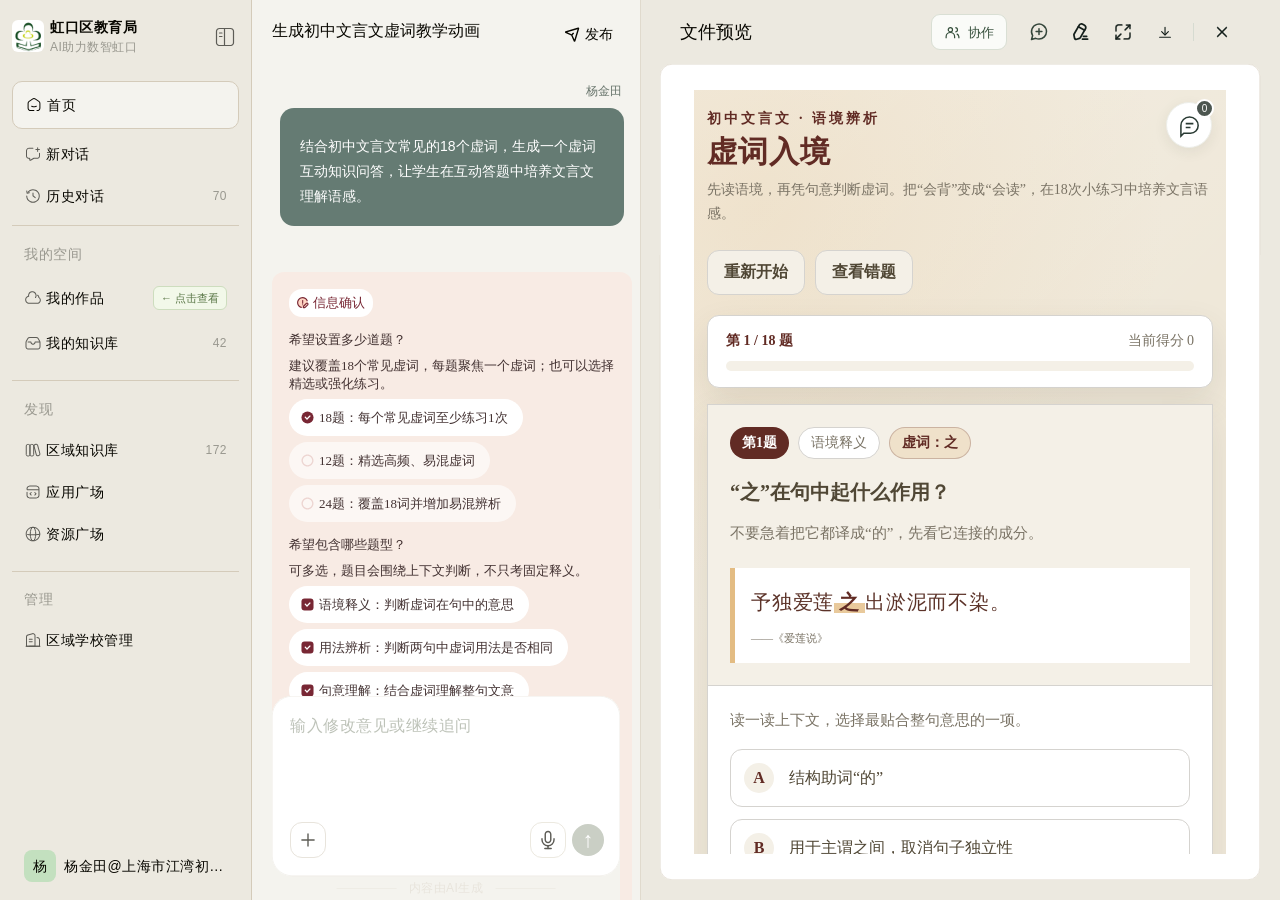
==== index.html @ d3314888 "Add bulk comment handoff and reveal revision on selection" ====
<!DOCTYPE html>
<!-- saved from url=(0106)https://pro.feixianglaoshi.com/#/micro/workbench/chat?chatId=D1A179D4ACA6925F4D54004C6C00EABD&featureId=20 -->
<html lang="zh-CN" style="--vh: 12.39px; font-size: 682.667px;" data-theme="light"><head><meta http-equiv="Content-Type" content="text/html; charset=UTF-8"><style data-rc-order="prependQueue" data-rc-priority="-999" data-css-hash="amiqmt" data-token-hash="ju2tp6">a{color:#1677ff;text-decoration:none;background-color:transparent;outline:none;cursor:pointer;transition:color 0.3s;-webkit-text-decoration-skip:objects;}a:hover{color:#69b1ff;}a:active{color:#0958d9;}a:active,a:hover{text-decoration:none;outline:0;}a:focus{text-decoration:none;outline:0;}a[disabled]{color:rgba(0,0,0,0.25);cursor:not-allowed;}a{color:#1677ff;text-decoration:none;background-color:transparent;outline:none;cursor:pointer;transition:color 0.3s;-webkit-text-decoration-skip:objects;}a:hover{color:#69b1ff;}a:active{color:#0958d9;}a:active,a:hover{text-decoration:none;outline:0;}a:focus{text-decoration:none;outline:0;}a[disabled]{color:rgba(0,0,0,0.25);cursor:not-allowed;}.anticon{display:inline-flex;align-items:center;color:inherit;font-style:normal;line-height:0;text-align:center;text-transform:none;vertical-align:-0.125em;text-rendering:optimizeLegibility;-webkit-font-smoothing:antialiased;-moz-osx-font-smoothing:grayscale;}.anticon >*{line-height:1;}.anticon svg{display:inline-block;}.anticon .anticon .anticon-icon{display:block;}</style><style data-rc-order="prependQueue" data-rc-priority="-999" data-css-hash="16sx7ln" data-token-hash="ju2tp6">.ant-5-app{font-family:-apple-system,BlinkMacSystemFont,'Segoe UI',Roboto,'Helvetica Neue',Arial,'Noto Sans',sans-serif,'Apple Color Emoji','Segoe UI Emoji','Segoe UI Symbol','Noto Color Emoji';font-size:14px;box-sizing:border-box;}.ant-5-app::before,.ant-5-app::after{box-sizing:border-box;}.ant-5-app [class^="ant-5-app"],.ant-5-app [class*=" ant-5-app"]{box-sizing:border-box;}.ant-5-app [class^="ant-5-app"]::before,.ant-5-app [class*=" ant-5-app"]::before,.ant-5-app [class^="ant-5-app"]::after,.ant-5-app [class*=" ant-5-app"]::after{box-sizing:border-box;}.ant-5-app{color:rgba(0,0,0,0.88);font-size:14px;line-height:1.5714285714285714;font-family:-apple-system,BlinkMacSystemFont,'Segoe UI',Roboto,'Helvetica Neue',Arial,'Noto Sans',sans-serif,'Apple Color Emoji','Segoe UI Emoji','Segoe UI Symbol','Noto Color Emoji';}.ant-5-app.ant-5-app-rtl{direction:rtl;}</style><style data-rc-order="prependQueue" data-rc-priority="-999" data-css-hash="177i60b" data-token-hash="ju2tp6">.ant-5-tooltip{box-sizing:border-box;margin:0;padding:0;color:rgba(0,0,0,0.88);font-size:14px;line-height:1.5714285714285714;list-style:none;font-family:-apple-system,BlinkMacSystemFont,'Segoe UI',Roboto,'Helvetica Neue',Arial,'Noto Sans',sans-serif,'Apple Color Emoji','Segoe UI Emoji','Segoe UI Symbol','Noto Color Emoji';position:absolute;z-index:1070;display:block;width:max-content;max-width:250px;visibility:visible;--valid-offset-x:var(--arrow-offset-horizontal, var(--arrow-x));transform-origin:var(--valid-offset-x, 50%) var(--arrow-y, 50%);--antd-arrow-background-color:rgba(0,0,0,0.85);}.ant-5-tooltip-hidden{display:none;}.ant-5-tooltip .ant-5-tooltip-inner{min-width:28px;min-height:32px;padding:6px 8px;color:#fff;text-align:start;text-decoration:none;word-wrap:break-word;background-color:rgba(0,0,0,0.85);border-radius:6px;box-shadow:0 6px 16px 0 rgba(0, 0, 0, 0.08),0 3px 6px -4px rgba(0, 0, 0, 0.12),0 9px 28px 8px rgba(0, 0, 0, 0.05);box-sizing:border-box;}.ant-5-tooltip-placement-topLeft,.ant-5-tooltip-placement-topRight,.ant-5-tooltip-placement-bottomLeft,.ant-5-tooltip-placement-bottomRight{min-width:34px;}.ant-5-tooltip-placement-left .ant-5-tooltip-inner,.ant-5-tooltip-placement-leftTop .ant-5-tooltip-inner,.ant-5-tooltip-placement-leftBottom .ant-5-tooltip-inner,.ant-5-tooltip-placement-right .ant-5-tooltip-inner,.ant-5-tooltip-placement-rightTop .ant-5-tooltip-inner,.ant-5-tooltip-placement-rightBottom .ant-5-tooltip-inner{border-radius:6px;}.ant-5-tooltip .ant-5-tooltip-content{position:relative;}.ant-5-tooltip.ant-5-tooltip-blue .ant-5-tooltip-inner{background-color:#1677ff;}.ant-5-tooltip.ant-5-tooltip-blue .ant-5-tooltip-arrow{--antd-arrow-background-color:#1677ff;}.ant-5-tooltip.ant-5-tooltip-purple .ant-5-tooltip-inner{background-color:#722ed1;}.ant-5-tooltip.ant-5-tooltip-purple .ant-5-tooltip-arrow{--antd-arrow-background-color:#722ed1;}.ant-5-tooltip.ant-5-tooltip-cyan .ant-5-tooltip-inner{background-color:#13c2c2;}.ant-5-tooltip.ant-5-tooltip-cyan .ant-5-tooltip-arrow{--antd-arrow-background-color:#13c2c2;}.ant-5-tooltip.ant-5-tooltip-green .ant-5-tooltip-inner{background-color:#52c41a;}.ant-5-tooltip.ant-5-tooltip-green .ant-5-tooltip-arrow{--antd-arrow-background-color:#52c41a;}.ant-5-tooltip.ant-5-tooltip-magenta .ant-5-tooltip-inner{background-color:#eb2f96;}.ant-5-tooltip.ant-5-tooltip-magenta .ant-5-tooltip-arrow{--antd-arrow-background-color:#eb2f96;}.ant-5-tooltip.ant-5-tooltip-pink .ant-5-tooltip-inner{background-color:#eb2f96;}.ant-5-tooltip.ant-5-tooltip-pink .ant-5-tooltip-arrow{--antd-arrow-background-color:#eb2f96;}.ant-5-tooltip.ant-5-tooltip-red .ant-5-tooltip-inner{background-color:#f5222d;}.ant-5-tooltip.ant-5-tooltip-red .ant-5-tooltip-arrow{--antd-arrow-background-color:#f5222d;}.ant-5-tooltip.ant-5-tooltip-orange .ant-5-tooltip-inner{background-color:#fa8c16;}.ant-5-tooltip.ant-5-tooltip-orange .ant-5-tooltip-arrow{--antd-arrow-background-color:#fa8c16;}.ant-5-tooltip.ant-5-tooltip-yellow .ant-5-tooltip-inner{background-color:#fadb14;}.ant-5-tooltip.ant-5-tooltip-yellow .ant-5-tooltip-arrow{--antd-arrow-background-color:#fadb14;}.ant-5-tooltip.ant-5-tooltip-volcano .ant-5-tooltip-inner{background-color:#fa541c;}.ant-5-tooltip.ant-5-tooltip-volcano .ant-5-tooltip-arrow{--antd-arrow-background-color:#fa541c;}.ant-5-tooltip.ant-5-tooltip-geekblue .ant-5-tooltip-inner{background-color:#2f54eb;}.ant-5-tooltip.ant-5-tooltip-geekblue .ant-5-tooltip-arrow{--antd-arrow-background-color:#2f54eb;}.ant-5-tooltip.ant-5-tooltip-lime .ant-5-tooltip-inner{background-color:#a0d911;}.ant-5-tooltip.ant-5-tooltip-lime .ant-5-tooltip-arrow{--antd-arrow-background-color:#a0d911;}.ant-5-tooltip.ant-5-tooltip-gold .ant-5-tooltip-inner{background-color:#faad14;}.ant-5-tooltip.ant-5-tooltip-gold .ant-5-tooltip-arrow{--antd-arrow-background-color:#faad14;}.ant-5-tooltip-rtl{direction:rtl;}.ant-5-tooltip .ant-5-tooltip-arrow{position:absolute;z-index:1;display:block;pointer-events:none;width:16px;height:16px;overflow:hidden;}.ant-5-tooltip .ant-5-tooltip-arrow::before{position:absolute;bottom:0;left:0;width:16px;height:8px;background:var(--antd-arrow-background-color);clip-path:polygon(1.6568542494923806px 100%, 50% 1.6568542494923806px, 14.34314575050762px 100%, 1.6568542494923806px 100%);clip-path:path('M 0 8 A 4 4 0 0 0 2.82842712474619 6.82842712474619 L 6.585786437626905 3.0710678118654755 A 2 2 0 0 1 9.414213562373096 3.0710678118654755 L 13.17157287525381 6.82842712474619 A 4 4 0 0 0 16 8 Z');content:"";}.ant-5-tooltip .ant-5-tooltip-arrow::after{content:"";position:absolute;width:8.970562748477143px;height:8.970562748477143px;bottom:0;left:0;right:0;margin:auto;border-radius:0 0 2px 0;transform:translateY(50%) rotate(-135deg);box-shadow:2px 2px 5px rgba(0, 0, 0, 0.05);z-index:0;background:transparent;}.ant-5-tooltip .ant-5-tooltip-arrow:before{background:var(--antd-arrow-background-color);}.ant-5-tooltip-placement-top>.ant-5-tooltip-arrow,.ant-5-tooltip-placement-topLeft>.ant-5-tooltip-arrow,.ant-5-tooltip-placement-topRight>.ant-5-tooltip-arrow{bottom:0;transform:translateY(100%) rotate(180deg);}.ant-5-tooltip-placement-top>.ant-5-tooltip-arrow{left:50%;transform:translateX(-50%) translateY(100%) rotate(180deg);}.ant-5-tooltip-placement-topLeft{--arrow-offset-horizontal:12px;}.ant-5-tooltip-placement-topLeft >.ant-5-tooltip-arrow{left:12px;}.ant-5-tooltip-placement-topRight{--arrow-offset-horizontal:calc(100% - 12px);}.ant-5-tooltip-placement-topRight >.ant-5-tooltip-arrow{right:12px;}.ant-5-tooltip-placement-bottom>.ant-5-tooltip-arrow,.ant-5-tooltip-placement-bottomLeft>.ant-5-tooltip-arrow,.ant-5-tooltip-placement-bottomRight>.ant-5-tooltip-arrow{top:0;transform:translateY(-100%);}.ant-5-tooltip-placement-bottom>.ant-5-tooltip-arrow{left:50%;transform:translateX(-50%) translateY(-100%);}.ant-5-tooltip-placement-bottomLeft{--arrow-offset-horizontal:12px;}.ant-5-tooltip-placement-bottomLeft >.ant-5-tooltip-arrow{left:12px;}.ant-5-tooltip-placement-bottomRight{--arrow-offset-horizontal:calc(100% - 12px);}.ant-5-tooltip-placement-bottomRight >.ant-5-tooltip-arrow{right:12px;}.ant-5-tooltip-placement-left>.ant-5-tooltip-arrow,.ant-5-tooltip-placement-leftTop>.ant-5-tooltip-arrow,.ant-5-tooltip-placement-leftBottom>.ant-5-tooltip-arrow{right:0;transform:translateX(100%) rotate(90deg);}.ant-5-tooltip-placement-left>.ant-5-tooltip-arrow{top:50%;transform:translateY(-50%) translateX(100%) rotate(90deg);}.ant-5-tooltip-placement-leftTop>.ant-5-tooltip-arrow{top:8px;}.ant-5-tooltip-placement-leftBottom>.ant-5-tooltip-arrow{bottom:8px;}.ant-5-tooltip-placement-right>.ant-5-tooltip-arrow,.ant-5-tooltip-placement-rightTop>.ant-5-tooltip-arrow,.ant-5-tooltip-placement-rightBottom>.ant-5-tooltip-arrow{left:0;transform:translateX(-100%) rotate(-90deg);}.ant-5-tooltip-placement-right>.ant-5-tooltip-arrow{top:50%;transform:translateY(-50%) translateX(-100%) rotate(-90deg);}.ant-5-tooltip-placement-rightTop>.ant-5-tooltip-arrow{top:8px;}.ant-5-tooltip-placement-rightBottom>.ant-5-tooltip-arrow{bottom:8px;}.ant-5-tooltip-pure{position:relative;max-width:none;margin:16px;}.ant-5-zoom-big-fast-enter,.ant-5-zoom-big-fast-appear{animation-duration:0.1s;animation-fill-mode:both;animation-play-state:paused;}.ant-5-zoom-big-fast-leave{animation-duration:0.1s;animation-fill-mode:both;animation-play-state:paused;}.ant-5-zoom-big-fast-enter.ant-5-zoom-big-fast-enter-active,.ant-5-zoom-big-fast-appear.ant-5-zoom-big-fast-appear-active{animation-name:antZoomBigIn;animation-play-state:running;}.ant-5-zoom-big-fast-leave.ant-5-zoom-big-fast-leave-active{animation-name:antZoomBigOut;animation-play-state:running;pointer-events:none;}.ant-5-zoom-big-fast-enter,.ant-5-zoom-big-fast-appear{transform:scale(0);opacity:0;animation-timing-function:cubic-bezier(0.08, 0.82, 0.17, 1);}.ant-5-zoom-big-fast-enter-prepare,.ant-5-zoom-big-fast-appear-prepare{transform:none;}.ant-5-zoom-big-fast-leave{animation-timing-function:cubic-bezier(0.78, 0.14, 0.15, 0.86);}</style><style data-rc-order="prependQueue" data-rc-priority="-999" data-css-hash="_effect-antZoomBigIn">@keyframes antZoomBigIn{0%{transform:scale(0.8);opacity:0;}100%{transform:scale(1);opacity:1;}}</style><style data-rc-order="prependQueue" data-rc-priority="-999" data-css-hash="_effect-antZoomBigOut">@keyframes antZoomBigOut{0%{transform:scale(1);}100%{transform:scale(0.8);opacity:0;}}</style><style data-rc-order="prependQueue" data-rc-priority="-999" data-css-hash="58j59t" data-token-hash="ju2tp6">[class^="ant-5-modal"],[class*=" ant-5-modal"]{font-family:-apple-system,BlinkMacSystemFont,'Segoe UI',Roboto,'Helvetica Neue',Arial,'Noto Sans',sans-serif,'Apple Color Emoji','Segoe UI Emoji','Segoe UI Symbol','Noto Color Emoji';font-size:14px;box-sizing:border-box;}[class^="ant-5-modal"]::before,[class*=" ant-5-modal"]::before,[class^="ant-5-modal"]::after,[class*=" ant-5-modal"]::after{box-sizing:border-box;}[class^="ant-5-modal"] [class^="ant-5-modal"],[class*=" ant-5-modal"] [class^="ant-5-modal"],[class^="ant-5-modal"] [class*=" ant-5-modal"],[class*=" ant-5-modal"] [class*=" ant-5-modal"]{box-sizing:border-box;}[class^="ant-5-modal"] [class^="ant-5-modal"]::before,[class*=" ant-5-modal"] [class^="ant-5-modal"]::before,[class^="ant-5-modal"] [class*=" ant-5-modal"]::before,[class*=" ant-5-modal"] [class*=" ant-5-modal"]::before,[class^="ant-5-modal"] [class^="ant-5-modal"]::after,[class*=" ant-5-modal"] [class^="ant-5-modal"]::after,[class^="ant-5-modal"] [class*=" ant-5-modal"]::after,[class*=" ant-5-modal"] [class*=" ant-5-modal"]::after{box-sizing:border-box;}.ant-5-modal-root .ant-5-modal-wrap-rtl{direction:rtl;}.ant-5-modal-root .ant-5-modal-centered{text-align:center;}.ant-5-modal-root .ant-5-modal-centered::before{display:inline-block;width:0;height:100%;vertical-align:middle;content:"";}.ant-5-modal-root .ant-5-modal-centered .ant-5-modal{top:0;display:inline-block;padding-bottom:0;text-align:start;vertical-align:middle;}@media (max-width: 767px){.ant-5-modal-root .ant-5-modal{max-width:calc(100vw - 16px);margin:8px auto;}.ant-5-modal-root .ant-5-modal-centered .ant-5-modal{flex:1;}}.ant-5-modal{box-sizing:border-box;margin:0 auto;padding:0;color:rgba(0,0,0,0.88);font-size:14px;line-height:1.5714285714285714;list-style:none;font-family:-apple-system,BlinkMacSystemFont,'Segoe UI',Roboto,'Helvetica Neue',Arial,'Noto Sans',sans-serif,'Apple Color Emoji','Segoe UI Emoji','Segoe UI Symbol','Noto Color Emoji';pointer-events:none;position:relative;top:100px;width:auto;max-width:calc(100vw - 32px);padding-bottom:24px;}.ant-5-modal .ant-5-modal-title{margin:0;color:rgba(0,0,0,0.88);font-weight:600;font-size:16px;line-height:1.5;word-wrap:break-word;}.ant-5-modal .ant-5-modal-content{position:relative;background-color:#ffffff;background-clip:padding-box;border:0;border-radius:8px;box-shadow:0 6px 16px 0 rgba(0, 0, 0, 0.08),0 3px 6px -4px rgba(0, 0, 0, 0.12),0 9px 28px 8px rgba(0, 0, 0, 0.05);pointer-events:auto;padding:20px 24px;}.ant-5-modal .ant-5-modal-close{position:absolute;top:12px;right:12px;z-index:1010;padding:0;color:rgba(0,0,0,0.45);font-weight:600;line-height:1;text-decoration:none;background:transparent;border-radius:4px;width:32px;height:32px;border:0;outline:0;cursor:pointer;transition:color 0.2s,background-color 0.2s;}.ant-5-modal .ant-5-modal-close-x{display:flex;font-size:16px;font-style:normal;line-height:32px;justify-content:center;text-transform:none;text-rendering:auto;}.ant-5-modal .ant-5-modal-close:disabled{pointer-events:none;}.ant-5-modal .ant-5-modal-close:hover{color:rgba(0,0,0,0.88);background-color:rgba(0,0,0,0.06);text-decoration:none;}.ant-5-modal .ant-5-modal-close:active{background-color:rgba(0,0,0,0.15);}.ant-5-modal .ant-5-modal-close:focus-visible{outline:3px solid #91caff;outline-offset:1px;transition:outline-offset 0s,outline 0s;}.ant-5-modal .ant-5-modal-header{color:rgba(0,0,0,0.88);background:#ffffff;border-radius:8px 8px 0 0;margin-bottom:8px;padding:0;border-bottom:none;}.ant-5-modal .ant-5-modal-body{font-size:14px;line-height:1.5714285714285714;word-wrap:break-word;padding:0;}.ant-5-modal .ant-5-modal-body .ant-5-modal-body-skeleton{width:100%;height:100%;display:flex;justify-content:center;align-items:center;margin:16px auto;}.ant-5-modal .ant-5-modal-footer{text-align:end;background:transparent;margin-top:12px;padding:0;border-top:none;border-radius:0;}.ant-5-modal .ant-5-modal-footer >.ant-5-btn+.ant-5-btn{margin-left:8px;}.ant-5-modal .ant-5-modal-open{overflow:hidden;}.ant-5-modal-pure-panel{top:auto;padding:0;display:flex;flex-direction:column;}.ant-5-modal-pure-panel .ant-5-modal-content,.ant-5-modal-pure-panel .ant-5-modal-body,.ant-5-modal-pure-panel .ant-5-modal-confirm-body-wrapper{display:flex;flex-direction:column;flex:auto;}.ant-5-modal-pure-panel .ant-5-modal-confirm-body{margin-bottom:auto;}.ant-5-modal-root .ant-5-modal-wrap-rtl{direction:rtl;}.ant-5-modal-root .ant-5-modal-wrap-rtl .ant-5-modal-confirm-body{direction:rtl;}.ant-5-modal-root .ant-5-modal.ant-5-zoom-enter,.ant-5-modal-root .ant-5-modal.ant-5-zoom-appear{transform:none;opacity:0;animation-duration:0.3s;user-select:none;}.ant-5-modal-root .ant-5-modal.ant-5-zoom-leave .ant-5-modal-content{pointer-events:none;}.ant-5-modal-root .ant-5-modal-mask{position:fixed;top:0;right:0;bottom:0;left:0;z-index:1000;height:100%;background-color:rgba(0,0,0,0.45);pointer-events:none;}.ant-5-modal-root .ant-5-modal-mask .ant-5-modal-hidden{display:none;}.ant-5-modal-root .ant-5-modal-wrap{position:fixed;top:0;right:0;bottom:0;left:0;z-index:1000;overflow:auto;outline:0;-webkit-overflow-scrolling:touch;}.ant-5-modal-root .ant-5-fade-enter,.ant-5-modal-root .ant-5-fade-appear{animation-duration:0.2s;animation-fill-mode:both;animation-play-state:paused;}.ant-5-modal-root .ant-5-fade-leave{animation-duration:0.2s;animation-fill-mode:both;animation-play-state:paused;}.ant-5-modal-root .ant-5-fade-enter.ant-5-fade-enter-active,.ant-5-modal-root .ant-5-fade-appear.ant-5-fade-appear-active{animation-name:antFadeIn;animation-play-state:running;}.ant-5-modal-root .ant-5-fade-leave.ant-5-fade-leave-active{animation-name:antFadeOut;animation-play-state:running;pointer-events:none;}.ant-5-modal-root .ant-5-fade-enter,.ant-5-modal-root .ant-5-fade-appear{opacity:0;animation-timing-function:linear;}.ant-5-modal-root .ant-5-fade-leave{animation-timing-function:linear;}.ant-5-zoom-enter,.ant-5-zoom-appear{animation-duration:0.2s;animation-fill-mode:both;animation-play-state:paused;}.ant-5-zoom-leave{animation-duration:0.2s;animation-fill-mode:both;animation-play-state:paused;}.ant-5-zoom-enter.ant-5-zoom-enter-active,.ant-5-zoom-appear.ant-5-zoom-appear-active{animation-name:antZoomIn;animation-play-state:running;}.ant-5-zoom-leave.ant-5-zoom-leave-active{animation-name:antZoomOut;animation-play-state:running;pointer-events:none;}.ant-5-zoom-enter,.ant-5-zoom-appear{transform:scale(0);opacity:0;animation-timing-function:cubic-bezier(0.08, 0.82, 0.17, 1);}.ant-5-zoom-enter-prepare,.ant-5-zoom-appear-prepare{transform:none;}.ant-5-zoom-leave{animation-timing-function:cubic-bezier(0.78, 0.14, 0.15, 0.86);}.ant-5-modal-root .ant-5-modal{width:var(--ant-5-modal-xs-width);}@media (min-width: 576px){.ant-5-modal-root .ant-5-modal{width:var(--ant-5-modal-sm-width);}}@media (min-width: 768px){.ant-5-modal-root .ant-5-modal{width:var(--ant-5-modal-md-width);}}@media (min-width: 992px){.ant-5-modal-root .ant-5-modal{width:var(--ant-5-modal-lg-width);}}@media (min-width: 1200px){.ant-5-modal-root .ant-5-modal{width:var(--ant-5-modal-xl-width);}}@media (min-width: 1600px){.ant-5-modal-root .ant-5-modal{width:var(--ant-5-modal-xxl-width);}}</style><style data-rc-order="prependQueue" data-rc-priority="-999" data-css-hash="_effect-antFadeIn">@keyframes antFadeIn{0%{opacity:0;}100%{opacity:1;}}</style><style data-rc-order="prependQueue" data-rc-priority="-999" data-css-hash="_effect-antFadeOut">@keyframes antFadeOut{0%{opacity:1;}100%{opacity:0;}}</style><style data-rc-order="prependQueue" data-rc-priority="-999" data-css-hash="_effect-antZoomIn">@keyframes antZoomIn{0%{transform:scale(0.2);opacity:0;}100%{transform:scale(1);opacity:1;}}</style><style data-rc-order="prependQueue" data-rc-priority="-999" data-css-hash="_effect-antZoomOut">@keyframes antZoomOut{0%{transform:scale(1);}100%{transform:scale(0.2);opacity:0;}}</style><style data-rc-order="prependQueue" data-rc-priority="-999" data-css-hash="jdu5lb" data-token-hash="ju2tp6">.ant-5-dropdown{position:absolute;top:-9999px;left:-9999px;z-index:1050;display:block;}.ant-5-dropdown::before{position:absolute;top:-4px;bottom:-4px;z-index:-9999;opacity:0.0001;content:"";}.ant-5-dropdown-menu-vertical{max-height:100vh;overflow-y:auto;}.ant-5-dropdown-trigger.ant-5-btn>.anticon-down,.ant-5-dropdown-trigger.ant-5-btn>.ant-5-btn-icon>.anticon-down{font-size:12px;}.ant-5-dropdown .ant-5-dropdown-wrap{position:relative;}.ant-5-dropdown .ant-5-dropdown-wrap .ant-5-btn>.anticon-down{font-size:12px;}.ant-5-dropdown .ant-5-dropdown-wrap .anticon-down::before{transition:transform 0.2s;}.ant-5-dropdown .ant-5-dropdown-wrap-open .anticon-down::before{transform:rotate(180deg);}.ant-5-dropdown-hidden,.ant-5-dropdown-menu-hidden,.ant-5-dropdown-menu-submenu-hidden{display:none;}.ant-5-dropdown.ant-5-slide-down-enter.ant-5-slide-down-enter-active.ant-5-dropdown-placement-bottomLeft,.ant-5-dropdown.ant-5-slide-down-appear.ant-5-slide-down-appear-active.ant-5-dropdown-placement-bottomLeft,.ant-5-dropdown.ant-5-slide-down-enter.ant-5-slide-down-enter-active.ant-5-dropdown-placement-bottom,.ant-5-dropdown.ant-5-slide-down-appear.ant-5-slide-down-appear-active.ant-5-dropdown-placement-bottom,.ant-5-dropdown.ant-5-slide-down-enter.ant-5-slide-down-enter-active.ant-5-dropdown-placement-bottomRight,.ant-5-dropdown.ant-5-slide-down-appear.ant-5-slide-down-appear-active.ant-5-dropdown-placement-bottomRight{animation-name:antSlideUpIn;}.ant-5-dropdown.ant-5-slide-up-enter.ant-5-slide-up-enter-active.ant-5-dropdown-placement-topLeft,.ant-5-dropdown.ant-5-slide-up-appear.ant-5-slide-up-appear-active.ant-5-dropdown-placement-topLeft,.ant-5-dropdown.ant-5-slide-up-enter.ant-5-slide-up-enter-active.ant-5-dropdown-placement-top,.ant-5-dropdown.ant-5-slide-up-appear.ant-5-slide-up-appear-active.ant-5-dropdown-placement-top,.ant-5-dropdown.ant-5-slide-up-enter.ant-5-slide-up-enter-active.ant-5-dropdown-placement-topRight,.ant-5-dropdown.ant-5-slide-up-appear.ant-5-slide-up-appear-active.ant-5-dropdown-placement-topRight{animation-name:antSlideDownIn;}.ant-5-dropdown.ant-5-slide-down-leave.ant-5-slide-down-leave-active.ant-5-dropdown-placement-bottomLeft,.ant-5-dropdown.ant-5-slide-down-leave.ant-5-slide-down-leave-active.ant-5-dropdown-placement-bottom,.ant-5-dropdown.ant-5-slide-down-leave.ant-5-slide-down-leave-active.ant-5-dropdown-placement-bottomRight{animation-name:antSlideUpOut;}.ant-5-dropdown.ant-5-slide-up-leave.ant-5-slide-up-leave-active.ant-5-dropdown-placement-topLeft,.ant-5-dropdown.ant-5-slide-up-leave.ant-5-slide-up-leave-active.ant-5-dropdown-placement-top,.ant-5-dropdown.ant-5-slide-up-leave.ant-5-slide-up-leave-active.ant-5-dropdown-placement-topRight{animation-name:antSlideDownOut;}.ant-5-dropdown .ant-5-dropdown-arrow{position:absolute;z-index:1;display:block;pointer-events:none;width:16px;height:16px;overflow:hidden;}.ant-5-dropdown .ant-5-dropdown-arrow::before{position:absolute;bottom:0;left:0;width:16px;height:8px;background:#ffffff;clip-path:polygon(1.6568542494923806px 100%, 50% 1.6568542494923806px, 14.34314575050762px 100%, 1.6568542494923806px 100%);clip-path:path('M 0 8 A 4 4 0 0 0 2.82842712474619 6.82842712474619 L 6.585786437626905 3.0710678118654755 A 2 2 0 0 1 9.414213562373096 3.0710678118654755 L 13.17157287525381 6.82842712474619 A 4 4 0 0 0 16 8 Z');content:"";}.ant-5-dropdown .ant-5-dropdown-arrow::after{content:"";position:absolute;width:8.970562748477143px;height:8.970562748477143px;bottom:0;left:0;right:0;margin:auto;border-radius:0 0 2px 0;transform:translateY(50%) rotate(-135deg);box-shadow:2px 2px 5px rgba(0, 0, 0, 0.05);z-index:0;background:transparent;}.ant-5-dropdown .ant-5-dropdown-arrow:before{background:#ffffff;}.ant-5-dropdown-placement-top>.ant-5-dropdown-arrow,.ant-5-dropdown-placement-topLeft>.ant-5-dropdown-arrow,.ant-5-dropdown-placement-topRight>.ant-5-dropdown-arrow{bottom:0;transform:translateY(100%) rotate(180deg);}.ant-5-dropdown-placement-top>.ant-5-dropdown-arrow{left:50%;transform:translateX(-50%) translateY(100%) rotate(180deg);}.ant-5-dropdown-placement-topLeft{--arrow-offset-horizontal:12px;}.ant-5-dropdown-placement-topLeft >.ant-5-dropdown-arrow{left:12px;}.ant-5-dropdown-placement-topRight{--arrow-offset-horizontal:calc(100% - 12px);}.ant-5-dropdown-placement-topRight >.ant-5-dropdown-arrow{right:12px;}.ant-5-dropdown-placement-bottom>.ant-5-dropdown-arrow,.ant-5-dropdown-placement-bottomLeft>.ant-5-dropdown-arrow,.ant-5-dropdown-placement-bottomRight>.ant-5-dropdown-arrow{top:0;transform:translateY(-100%);}.ant-5-dropdown-placement-bottom>.ant-5-dropdown-arrow{left:50%;transform:translateX(-50%) translateY(-100%);}.ant-5-dropdown-placement-bottomLeft{--arrow-offset-horizontal:12px;}.ant-5-dropdown-placement-bottomLeft >.ant-5-dropdown-arrow{left:12px;}.ant-5-dropdown-placement-bottomRight{--arrow-offset-horizontal:calc(100% - 12px);}.ant-5-dropdown-placement-bottomRight >.ant-5-dropdown-arrow{right:12px;}.ant-5-dropdown .ant-5-dropdown-menu{position:relative;margin:0;}.ant-5-dropdown-menu-submenu-popup{position:absolute;z-index:1050;background:transparent;box-shadow:none;transform-origin:0 0;}.ant-5-dropdown-menu-submenu-popup ul,.ant-5-dropdown-menu-submenu-popup li{list-style:none;margin:0;}.ant-5-dropdown,.ant-5-dropdown-menu-submenu{box-sizing:border-box;margin:0;padding:0;color:rgba(0,0,0,0.88);font-size:14px;line-height:1.5714285714285714;list-style:none;font-family:-apple-system,BlinkMacSystemFont,'Segoe UI',Roboto,'Helvetica Neue',Arial,'Noto Sans',sans-serif,'Apple Color Emoji','Segoe UI Emoji','Segoe UI Symbol','Noto Color Emoji';}.ant-5-dropdown .ant-5-dropdown-menu,.ant-5-dropdown-menu-submenu .ant-5-dropdown-menu{padding:4px;list-style-type:none;background-color:#ffffff;background-clip:padding-box;border-radius:8px;outline:none;box-shadow:0 6px 16px 0 rgba(0, 0, 0, 0.08),0 3px 6px -4px rgba(0, 0, 0, 0.12),0 9px 28px 8px rgba(0, 0, 0, 0.05);}.ant-5-dropdown .ant-5-dropdown-menu:focus-visible,.ant-5-dropdown-menu-submenu .ant-5-dropdown-menu:focus-visible{outline:3px solid #91caff;outline-offset:1px;transition:outline-offset 0s,outline 0s;}.ant-5-dropdown .ant-5-dropdown-menu:empty,.ant-5-dropdown-menu-submenu .ant-5-dropdown-menu:empty{padding:0;box-shadow:none;}.ant-5-dropdown .ant-5-dropdown-menu .ant-5-dropdown-menu-item-group-title,.ant-5-dropdown-menu-submenu .ant-5-dropdown-menu .ant-5-dropdown-menu-item-group-title{padding:5px 12px;color:rgba(0,0,0,0.45);transition:all 0.2s;}.ant-5-dropdown .ant-5-dropdown-menu .ant-5-dropdown-menu-item,.ant-5-dropdown-menu-submenu .ant-5-dropdown-menu .ant-5-dropdown-menu-item{position:relative;display:flex;align-items:center;}.ant-5-dropdown .ant-5-dropdown-menu .ant-5-dropdown-menu-item-icon,.ant-5-dropdown-menu-submenu .ant-5-dropdown-menu .ant-5-dropdown-menu-item-icon{min-width:14px;margin-right:8px;font-size:12px;}.ant-5-dropdown .ant-5-dropdown-menu .ant-5-dropdown-menu-title-content,.ant-5-dropdown-menu-submenu .ant-5-dropdown-menu .ant-5-dropdown-menu-title-content{flex:auto;}.ant-5-dropdown .ant-5-dropdown-menu .ant-5-dropdown-menu-title-content-with-extra,.ant-5-dropdown-menu-submenu .ant-5-dropdown-menu .ant-5-dropdown-menu-title-content-with-extra{display:inline-flex;align-items:center;width:100%;}.ant-5-dropdown .ant-5-dropdown-menu .ant-5-dropdown-menu-title-content >a,.ant-5-dropdown-menu-submenu .ant-5-dropdown-menu .ant-5-dropdown-menu-title-content >a{color:inherit;transition:all 0.2s;}.ant-5-dropdown .ant-5-dropdown-menu .ant-5-dropdown-menu-title-content >a:hover,.ant-5-dropdown-menu-submenu .ant-5-dropdown-menu .ant-5-dropdown-menu-title-content >a:hover{color:inherit;}.ant-5-dropdown .ant-5-dropdown-menu .ant-5-dropdown-menu-title-content >a::after,.ant-5-dropdown-menu-submenu .ant-5-dropdown-menu .ant-5-dropdown-menu-title-content >a::after{position:absolute;top:0;right:0;bottom:0;left:0;content:"";}.ant-5-dropdown .ant-5-dropdown-menu .ant-5-dropdown-menu-title-content .ant-5-dropdown-menu-item-extra,.ant-5-dropdown-menu-submenu .ant-5-dropdown-menu .ant-5-dropdown-menu-title-content .ant-5-dropdown-menu-item-extra{padding-left:16px;margin-left:auto;font-size:12px;color:rgba(0,0,0,0.45);}.ant-5-dropdown .ant-5-dropdown-menu .ant-5-dropdown-menu-item,.ant-5-dropdown-menu-submenu .ant-5-dropdown-menu .ant-5-dropdown-menu-item,.ant-5-dropdown .ant-5-dropdown-menu .ant-5-dropdown-menu-submenu-title,.ant-5-dropdown-menu-submenu .ant-5-dropdown-menu .ant-5-dropdown-menu-submenu-title{display:flex;margin:0;padding:5px 12px;color:rgba(0,0,0,0.88);font-weight:normal;font-size:14px;line-height:1.5714285714285714;cursor:pointer;transition:all 0.2s;border-radius:4px;}.ant-5-dropdown .ant-5-dropdown-menu .ant-5-dropdown-menu-item:hover,.ant-5-dropdown-menu-submenu .ant-5-dropdown-menu .ant-5-dropdown-menu-item:hover,.ant-5-dropdown .ant-5-dropdown-menu .ant-5-dropdown-menu-submenu-title:hover,.ant-5-dropdown-menu-submenu .ant-5-dropdown-menu .ant-5-dropdown-menu-submenu-title:hover,.ant-5-dropdown .ant-5-dropdown-menu .ant-5-dropdown-menu-item-active,.ant-5-dropdown-menu-submenu .ant-5-dropdown-menu .ant-5-dropdown-menu-item-active,.ant-5-dropdown .ant-5-dropdown-menu .ant-5-dropdown-menu-submenu-title-active,.ant-5-dropdown-menu-submenu .ant-5-dropdown-menu .ant-5-dropdown-menu-submenu-title-active{background-color:rgba(0,0,0,0.04);}.ant-5-dropdown .ant-5-dropdown-menu .ant-5-dropdown-menu-item:focus-visible,.ant-5-dropdown-menu-submenu .ant-5-dropdown-menu .ant-5-dropdown-menu-item:focus-visible,.ant-5-dropdown .ant-5-dropdown-menu .ant-5-dropdown-menu-submenu-title:focus-visible,.ant-5-dropdown-menu-submenu .ant-5-dropdown-menu .ant-5-dropdown-menu-submenu-title:focus-visible{outline:3px solid #91caff;outline-offset:1px;transition:outline-offset 0s,outline 0s;}.ant-5-dropdown .ant-5-dropdown-menu .ant-5-dropdown-menu-item-selected,.ant-5-dropdown-menu-submenu .ant-5-dropdown-menu .ant-5-dropdown-menu-item-selected,.ant-5-dropdown .ant-5-dropdown-menu .ant-5-dropdown-menu-submenu-title-selected,.ant-5-dropdown-menu-submenu .ant-5-dropdown-menu .ant-5-dropdown-menu-submenu-title-selected{color:#1677ff;background-color:#e6f4ff;}.ant-5-dropdown .ant-5-dropdown-menu .ant-5-dropdown-menu-item-selected:hover,.ant-5-dropdown-menu-submenu .ant-5-dropdown-menu .ant-5-dropdown-menu-item-selected:hover,.ant-5-dropdown .ant-5-dropdown-menu .ant-5-dropdown-menu-submenu-title-selected:hover,.ant-5-dropdown-menu-submenu .ant-5-dropdown-menu .ant-5-dropdown-menu-submenu-title-selected:hover,.ant-5-dropdown .ant-5-dropdown-menu .ant-5-dropdown-menu-item-selected-active,.ant-5-dropdown-menu-submenu .ant-5-dropdown-menu .ant-5-dropdown-menu-item-selected-active,.ant-5-dropdown .ant-5-dropdown-menu .ant-5-dropdown-menu-submenu-title-selected-active,.ant-5-dropdown-menu-submenu .ant-5-dropdown-menu .ant-5-dropdown-menu-submenu-title-selected-active{background-color:#bae0ff;}.ant-5-dropdown .ant-5-dropdown-menu .ant-5-dropdown-menu-item-disabled,.ant-5-dropdown-menu-submenu .ant-5-dropdown-menu .ant-5-dropdown-menu-item-disabled,.ant-5-dropdown .ant-5-dropdown-menu .ant-5-dropdown-menu-submenu-title-disabled,.ant-5-dropdown-menu-submenu .ant-5-dropdown-menu .ant-5-dropdown-menu-submenu-title-disabled{color:rgba(0,0,0,0.25);cursor:not-allowed;}.ant-5-dropdown .ant-5-dropdown-menu .ant-5-dropdown-menu-item-disabled:hover,.ant-5-dropdown-menu-submenu .ant-5-dropdown-menu .ant-5-dropdown-menu-item-disabled:hover,.ant-5-dropdown .ant-5-dropdown-menu .ant-5-dropdown-menu-submenu-title-disabled:hover,.ant-5-dropdown-menu-submenu .ant-5-dropdown-menu .ant-5-dropdown-menu-submenu-title-disabled:hover{color:rgba(0,0,0,0.25);background-color:#ffffff;cursor:not-allowed;}.ant-5-dropdown .ant-5-dropdown-menu .ant-5-dropdown-menu-item-disabled a,.ant-5-dropdown-menu-submenu .ant-5-dropdown-menu .ant-5-dropdown-menu-item-disabled a,.ant-5-dropdown .ant-5-dropdown-menu .ant-5-dropdown-menu-submenu-title-disabled a,.ant-5-dropdown-menu-submenu .ant-5-dropdown-menu .ant-5-dropdown-menu-submenu-title-disabled a{pointer-events:none;}.ant-5-dropdown .ant-5-dropdown-menu .ant-5-dropdown-menu-item-divider,.ant-5-dropdown-menu-submenu .ant-5-dropdown-menu .ant-5-dropdown-menu-item-divider,.ant-5-dropdown .ant-5-dropdown-menu .ant-5-dropdown-menu-submenu-title-divider,.ant-5-dropdown-menu-submenu .ant-5-dropdown-menu .ant-5-dropdown-menu-submenu-title-divider{height:1px;margin:4px 0;overflow:hidden;line-height:0;background-color:rgba(5,5,5,0.06);}.ant-5-dropdown .ant-5-dropdown-menu .ant-5-dropdown-menu-item .ant-5-dropdown-menu-submenu-expand-icon,.ant-5-dropdown-menu-submenu .ant-5-dropdown-menu .ant-5-dropdown-menu-item .ant-5-dropdown-menu-submenu-expand-icon,.ant-5-dropdown .ant-5-dropdown-menu .ant-5-dropdown-menu-submenu-title .ant-5-dropdown-menu-submenu-expand-icon,.ant-5-dropdown-menu-submenu .ant-5-dropdown-menu .ant-5-dropdown-menu-submenu-title .ant-5-dropdown-menu-submenu-expand-icon{position:absolute;right:8px;}.ant-5-dropdown .ant-5-dropdown-menu .ant-5-dropdown-menu-item .ant-5-dropdown-menu-submenu-expand-icon .ant-5-dropdown-menu-submenu-arrow-icon,.ant-5-dropdown-menu-submenu .ant-5-dropdown-menu .ant-5-dropdown-menu-item .ant-5-dropdown-menu-submenu-expand-icon .ant-5-dropdown-menu-submenu-arrow-icon,.ant-5-dropdown .ant-5-dropdown-menu .ant-5-dropdown-menu-submenu-title .ant-5-dropdown-menu-submenu-expand-icon .ant-5-dropdown-menu-submenu-arrow-icon,.ant-5-dropdown-menu-submenu .ant-5-dropdown-menu .ant-5-dropdown-menu-submenu-title .ant-5-dropdown-menu-submenu-expand-icon .ant-5-dropdown-menu-submenu-arrow-icon{margin-right:0!important;color:rgba(0,0,0,0.45);font-size:12px;font-style:normal;}.ant-5-dropdown .ant-5-dropdown-menu .ant-5-dropdown-menu-item-group-list,.ant-5-dropdown-menu-submenu .ant-5-dropdown-menu .ant-5-dropdown-menu-item-group-list{margin:0 8px;padding:0;list-style:none;}.ant-5-dropdown .ant-5-dropdown-menu .ant-5-dropdown-menu-submenu-title,.ant-5-dropdown-menu-submenu .ant-5-dropdown-menu .ant-5-dropdown-menu-submenu-title{padding-right:24px;}.ant-5-dropdown .ant-5-dropdown-menu .ant-5-dropdown-menu-submenu-vertical,.ant-5-dropdown-menu-submenu .ant-5-dropdown-menu .ant-5-dropdown-menu-submenu-vertical{position:relative;}.ant-5-dropdown .ant-5-dropdown-menu .ant-5-dropdown-menu-submenu.ant-5-dropdown-menu-submenu-disabled .ant-5-dropdown-menu-submenu-title,.ant-5-dropdown-menu-submenu .ant-5-dropdown-menu .ant-5-dropdown-menu-submenu.ant-5-dropdown-menu-submenu-disabled .ant-5-dropdown-menu-submenu-title,.ant-5-dropdown .ant-5-dropdown-menu .ant-5-dropdown-menu-submenu.ant-5-dropdown-menu-submenu-disabled .ant-5-dropdown-menu-submenu-title .ant-5-dropdown-menu-submenu-arrow-icon,.ant-5-dropdown-menu-submenu .ant-5-dropdown-menu .ant-5-dropdown-menu-submenu.ant-5-dropdown-menu-submenu-disabled .ant-5-dropdown-menu-submenu-title .ant-5-dropdown-menu-submenu-arrow-icon{color:rgba(0,0,0,0.25);background-color:#ffffff;cursor:not-allowed;}.ant-5-dropdown .ant-5-dropdown-menu .ant-5-dropdown-menu-submenu-selected .ant-5-dropdown-menu-submenu-title,.ant-5-dropdown-menu-submenu .ant-5-dropdown-menu .ant-5-dropdown-menu-submenu-selected .ant-5-dropdown-menu-submenu-title{color:#1677ff;}.ant-5-slide-up-enter,.ant-5-slide-up-appear{animation-duration:0.2s;animation-fill-mode:both;animation-play-state:paused;}.ant-5-slide-up-leave{animation-duration:0.2s;animation-fill-mode:both;animation-play-state:paused;}.ant-5-slide-up-enter.ant-5-slide-up-enter-active,.ant-5-slide-up-appear.ant-5-slide-up-appear-active{animation-name:antSlideUpIn;animation-play-state:running;}.ant-5-slide-up-leave.ant-5-slide-up-leave-active{animation-name:antSlideUpOut;animation-play-state:running;pointer-events:none;}.ant-5-slide-up-enter,.ant-5-slide-up-appear{transform:scale(0);transform-origin:0% 0%;opacity:0;animation-timing-function:cubic-bezier(0.23, 1, 0.32, 1);}.ant-5-slide-up-enter-prepare,.ant-5-slide-up-appear-prepare{transform:scale(1);}.ant-5-slide-up-leave{animation-timing-function:cubic-bezier(0.755, 0.05, 0.855, 0.06);}.ant-5-slide-down-enter,.ant-5-slide-down-appear{animation-duration:0.2s;animation-fill-mode:both;animation-play-state:paused;}.ant-5-slide-down-leave{animation-duration:0.2s;animation-fill-mode:both;animation-play-state:paused;}.ant-5-slide-down-enter.ant-5-slide-down-enter-active,.ant-5-slide-down-appear.ant-5-slide-down-appear-active{animation-name:antSlideDownIn;animation-play-state:running;}.ant-5-slide-down-leave.ant-5-slide-down-leave-active{animation-name:antSlideDownOut;animation-play-state:running;pointer-events:none;}.ant-5-slide-down-enter,.ant-5-slide-down-appear{transform:scale(0);transform-origin:0% 0%;opacity:0;animation-timing-function:cubic-bezier(0.23, 1, 0.32, 1);}.ant-5-slide-down-enter-prepare,.ant-5-slide-down-appear-prepare{transform:scale(1);}.ant-5-slide-down-leave{animation-timing-function:cubic-bezier(0.755, 0.05, 0.855, 0.06);}.ant-5-move-up-enter,.ant-5-move-up-appear{animation-duration:0.2s;animation-fill-mode:both;animation-play-state:paused;}.ant-5-move-up-leave{animation-duration:0.2s;animation-fill-mode:both;animation-play-state:paused;}.ant-5-move-up-enter.ant-5-move-up-enter-active,.ant-5-move-up-appear.ant-5-move-up-appear-active{animation-name:antMoveUpIn;animation-play-state:running;}.ant-5-move-up-leave.ant-5-move-up-leave-active{animation-name:antMoveUpOut;animation-play-state:running;pointer-events:none;}.ant-5-move-up-enter,.ant-5-move-up-appear{opacity:0;animation-timing-function:cubic-bezier(0.08, 0.82, 0.17, 1);}.ant-5-move-up-leave{animation-timing-function:cubic-bezier(0.78, 0.14, 0.15, 0.86);}.ant-5-move-down-enter,.ant-5-move-down-appear{animation-duration:0.2s;animation-fill-mode:both;animation-play-state:paused;}.ant-5-move-down-leave{animation-duration:0.2s;animation-fill-mode:both;animation-play-state:paused;}.ant-5-move-down-enter.ant-5-move-down-enter-active,.ant-5-move-down-appear.ant-5-move-down-appear-active{animation-name:antMoveDownIn;animation-play-state:running;}.ant-5-move-down-leave.ant-5-move-down-leave-active{animation-name:antMoveDownOut;animation-play-state:running;pointer-events:none;}.ant-5-move-down-enter,.ant-5-move-down-appear{opacity:0;animation-timing-function:cubic-bezier(0.08, 0.82, 0.17, 1);}.ant-5-move-down-leave{animation-timing-function:cubic-bezier(0.78, 0.14, 0.15, 0.86);}.ant-5-zoom-big-enter,.ant-5-zoom-big-appear{animation-duration:0.2s;animation-fill-mode:both;animation-play-state:paused;}.ant-5-zoom-big-leave{animation-duration:0.2s;animation-fill-mode:both;animation-play-state:paused;}.ant-5-zoom-big-enter.ant-5-zoom-big-enter-active,.ant-5-zoom-big-appear.ant-5-zoom-big-appear-active{animation-name:antZoomBigIn;animation-play-state:running;}.ant-5-zoom-big-leave.ant-5-zoom-big-leave-active{animation-name:antZoomBigOut;animation-play-state:running;pointer-events:none;}.ant-5-zoom-big-enter,.ant-5-zoom-big-appear{transform:scale(0);opacity:0;animation-timing-function:cubic-bezier(0.08, 0.82, 0.17, 1);}.ant-5-zoom-big-enter-prepare,.ant-5-zoom-big-appear-prepare{transform:none;}.ant-5-zoom-big-leave{animation-timing-function:cubic-bezier(0.78, 0.14, 0.15, 0.86);}.ant-5-dropdown .ant-5-dropdown-menu .ant-5-dropdown-menu-item.ant-5-dropdown-menu-item-danger:not(.ant-5-dropdown-menu-item-disabled),.ant-5-dropdown-menu-submenu .ant-5-dropdown-menu .ant-5-dropdown-menu-item.ant-5-dropdown-menu-item-danger:not(.ant-5-dropdown-menu-item-disabled){color:#ff4d4f;}.ant-5-dropdown .ant-5-dropdown-menu .ant-5-dropdown-menu-item.ant-5-dropdown-menu-item-danger:not(.ant-5-dropdown-menu-item-disabled):hover,.ant-5-dropdown-menu-submenu .ant-5-dropdown-menu .ant-5-dropdown-menu-item.ant-5-dropdown-menu-item-danger:not(.ant-5-dropdown-menu-item-disabled):hover{color:#fff;background-color:#ff4d4f;}</style><style data-rc-order="prependQueue" data-rc-priority="-999" data-css-hash="_effect-antSlideUpIn">@keyframes antSlideUpIn{0%{transform:scaleY(0.8);transform-origin:0% 0%;opacity:0;}100%{transform:scaleY(1);transform-origin:0% 0%;opacity:1;}}</style><style data-rc-order="prependQueue" data-rc-priority="-999" data-css-hash="_effect-antSlideDownIn">@keyframes antSlideDownIn{0%{transform:scaleY(0.8);transform-origin:100% 100%;opacity:0;}100%{transform:scaleY(1);transform-origin:100% 100%;opacity:1;}}</style><style data-rc-order="prependQueue" data-rc-priority="-999" data-css-hash="_effect-antSlideUpOut">@keyframes antSlideUpOut{0%{transform:scaleY(1);transform-origin:0% 0%;opacity:1;}100%{transform:scaleY(0.8);transform-origin:0% 0%;opacity:0;}}</style><style data-rc-order="prependQueue" data-rc-priority="-999" data-css-hash="_effect-antSlideDownOut">@keyframes antSlideDownOut{0%{transform:scaleY(1);transform-origin:100% 100%;opacity:1;}100%{transform:scaleY(0.8);transform-origin:100% 100%;opacity:0;}}</style><style data-rc-order="prependQueue" data-rc-priority="-999" data-css-hash="_effect-antMoveUpIn">@keyframes antMoveUpIn{0%{transform:translate3d(0, -100%, 0);transform-origin:0 0;opacity:0;}100%{transform:translate3d(0, 0, 0);transform-origin:0 0;opacity:1;}}</style><style data-rc-order="prependQueue" data-rc-priority="-999" data-css-hash="_effect-antMoveUpOut">@keyframes antMoveUpOut{0%{transform:translate3d(0, 0, 0);transform-origin:0 0;opacity:1;}100%{transform:translate3d(0, -100%, 0);transform-origin:0 0;opacity:0;}}</style><style data-rc-order="prependQueue" data-rc-priority="-999" data-css-hash="_effect-antMoveDownIn">@keyframes antMoveDownIn{0%{transform:translate3d(0, 100%, 0);transform-origin:0 0;opacity:0;}100%{transform:translate3d(0, 0, 0);transform-origin:0 0;opacity:1;}}</style><style data-rc-order="prependQueue" data-rc-priority="-999" data-css-hash="_effect-antMoveDownOut">@keyframes antMoveDownOut{0%{transform:translate3d(0, 0, 0);transform-origin:0 0;opacity:1;}100%{transform:translate3d(0, 100%, 0);transform-origin:0 0;opacity:0;}}</style><style data-rc-order="prependQueue" data-css-hash="18n8gvw" data-token-hash="1gwk7ce">.anticon{display:inline-flex;align-items:center;color:inherit;font-style:normal;line-height:0;text-align:center;text-transform:none;vertical-align:-0.125em;text-rendering:optimizeLegibility;-webkit-font-smoothing:antialiased;-moz-osx-font-smoothing:grayscale;}.anticon >*{line-height:1;}.anticon svg{display:inline-block;}.anticon .anticon .anticon-icon{display:block;}</style>
  
  <link rel="icon" href="https://pro.feixianglaoshi.com/favicon.ico">
  <meta name="viewport" content="width=device-width, initial-scale=1.0">
  <title>飞象老师校园版</title>
  
  
  <style>
    #boot-fallback {
      position: fixed;
      top: 0;
      right: 0;
      bottom: 0;
      left: 0;
      z-index: 9999;
      display: none;
      align-items: center;
      justify-content: center;
      background: #fff;
      color: #1f2329;
      font-family: -apple-system, BlinkMacSystemFont, "Helvetica Neue", "PingFang SC", "Hiragino Sans GB", "Microsoft YaHei", sans-serif;
      padding: 24px;
      box-sizing: border-box;
    }
    #boot-fallback .bf-card {
      max-width: 480px;
      text-align: center;
    }
    #boot-fallback .bf-title {
      font-size: 20px;
      font-weight: 600;
      margin: 0 0 12px;
    }
    #boot-fallback .bf-desc {
      font-size: 14px;
      line-height: 1.7;
      color: #595959;
      margin: 0 0 24px;
    }
    #boot-fallback .bf-actions {
      display: flex;
      justify-content: center;
      flex-wrap: wrap;
      /* flex gap 在 Chrome 84+ 才支持，老浏览器统一走 margin 兜底间距 */
      margin: -6px;
    }
    #boot-fallback .bf-btn {
      display: inline-flex;
      align-items: center;
      justify-content: center;
      box-sizing: border-box;
      min-width: 112px;
      height: 36px;
      margin: 6px;
      padding: 0 20px;
      border: 1px solid #A87E2C;
      border-radius: 8px;
      font-size: 14px;
      text-decoration: none;
      cursor: pointer;
      transition: background-color 0.2s ease, color 0.2s ease, border-color 0.2s ease;
    }
    #boot-fallback .bf-btn-primary {
      background: #A87E2C;
      color: #FFFFFF;
    }
    #boot-fallback .bf-btn-primary:hover {
      background: #7A5D20;
      border-color: #7A5D20;
    }
    #boot-fallback .bf-btn-default {
      background: #FFFFFF;
      color: #A87E2C;
    }
    #boot-fallback .bf-btn-default:hover {
      background: rgba(201, 167, 110, 0.10);
      color: #7A5D20;
      border-color: #7A5D20;
    }
  </style>
  
  <link rel="stylesheet" crossorigin="" href="./飞象老师校园版_files/index-HSdqnPvQ.css">
<style type="text/css">.CtxtMenu_InfoClose {  top:.2em; right:.2em;}
.CtxtMenu_InfoContent {  overflow:auto; text-align:left; font-size:80%;  padding:.4em .6em; border:1px inset; margin:1em 0px;  max-height:20em; max-width:30em; background-color:#EEEEEE;  white-space:normal;}
.CtxtMenu_Info.CtxtMenu_MousePost {outline:none;}
.CtxtMenu_Info {  position:fixed; left:50%; width:auto; text-align:center;  border:3px outset; padding:1em 2em; background-color:#DDDDDD;  color:black;  cursor:default; font-family:message-box; font-size:120%;  font-style:normal; text-indent:0; text-transform:none;  line-height:normal; letter-spacing:normal; word-spacing:normal;  word-wrap:normal; white-space:nowrap; float:none; z-index:201;  border-radius: 15px;                     /* Opera 10.5 and IE9 */  -webkit-border-radius:15px;               /* Safari and Chrome */  -moz-border-radius:15px;                  /* Firefox */  -khtml-border-radius:15px;                /* Konqueror */  box-shadow:0px 10px 20px #808080;         /* Opera 10.5 and IE9 */  -webkit-box-shadow:0px 10px 20px #808080; /* Safari 3 & Chrome */  -moz-box-shadow:0px 10px 20px #808080;    /* Forefox 3.5 */  -khtml-box-shadow:0px 10px 20px #808080;  /* Konqueror */  filter:progid:DXImageTransform.Microsoft.dropshadow(OffX=2, OffY=2, Color="gray", Positive="true"); /* IE */}
</style><style type="text/css">.CtxtMenu_MenuClose {  position:absolute;  cursor:pointer;  display:inline-block;  border:2px solid #AAA;  border-radius:18px;  -webkit-border-radius: 18px;             /* Safari and Chrome */  -moz-border-radius: 18px;                /* Firefox */  -khtml-border-radius: 18px;              /* Konqueror */  font-family: "Courier New", Courier;  font-size:24px;  color:#F0F0F0}
.CtxtMenu_MenuClose span {  display:block; background-color:#AAA; border:1.5px solid;  border-radius:18px;  -webkit-border-radius: 18px;             /* Safari and Chrome */  -moz-border-radius: 18px;                /* Firefox */  -khtml-border-radius: 18px;              /* Konqueror */  line-height:0;  padding:8px 0 6px     /* may need to be browser-specific */}
.CtxtMenu_MenuClose:hover {  color:white!important;  border:2px solid #CCC!important}
.CtxtMenu_MenuClose:hover span {  background-color:#CCC!important}
.CtxtMenu_MenuClose:hover:focus {  outline:none}
</style><style type="text/css">.CtxtMenu_Menu {  position:absolute;  background-color:white;  color:black;  width:auto; padding:5px 0px;  border:1px solid #CCCCCC; margin:0; cursor:default;  font: menu; text-align:left; text-indent:0; text-transform:none;  line-height:normal; letter-spacing:normal; word-spacing:normal;  word-wrap:normal; white-space:nowrap; float:none; z-index:201;  border-radius: 5px;                     /* Opera 10.5 and IE9 */  -webkit-border-radius: 5px;             /* Safari and Chrome */  -moz-border-radius: 5px;                /* Firefox */  -khtml-border-radius: 5px;              /* Konqueror */  box-shadow:0px 10px 20px #808080;         /* Opera 10.5 and IE9 */  -webkit-box-shadow:0px 10px 20px #808080; /* Safari 3 & Chrome */  -moz-box-shadow:0px 10px 20px #808080;    /* Forefox 3.5 */  -khtml-box-shadow:0px 10px 20px #808080;  /* Konqueror */}
.CtxtMenu_MenuItem {  padding: 1px 2em;  background:transparent;}
.CtxtMenu_MenuArrow {  position:absolute; right:.5em; padding-top:.25em; color:#666666;  font-family: null; font-size: .75em}
.CtxtMenu_MenuActive .CtxtMenu_MenuArrow {color:white}
.CtxtMenu_MenuArrow.CtxtMenu_RTL {left:.5em; right:auto}
.CtxtMenu_MenuCheck {  position:absolute; left:.7em;  font-family: null}
.CtxtMenu_MenuCheck.CtxtMenu_RTL { right:.7em; left:auto }
.CtxtMenu_MenuRadioCheck {  position:absolute; left: .7em;}
.CtxtMenu_MenuRadioCheck.CtxtMenu_RTL {  right: .7em; left:auto}
.CtxtMenu_MenuInputBox {  padding-left: 1em; right:.5em; color:#666666;  font-family: null;}
.CtxtMenu_MenuInputBox.CtxtMenu_RTL {  left: .1em;}
.CtxtMenu_MenuComboBox {  left:.1em; padding-bottom:.5em;}
.CtxtMenu_MenuSlider {  left: .1em;}
.CtxtMenu_SliderValue {  position:absolute; right:.1em; padding-top:.25em; color:#333333;  font-size: .75em}
.CtxtMenu_SliderBar {  outline: none; background: #d3d3d3}
.CtxtMenu_MenuLabel {  padding: 1px 2em 3px 1.33em;  font-style:italic}
.CtxtMenu_MenuRule {  border-top: 1px solid #DDDDDD;  margin: 4px 3px;}
.CtxtMenu_MenuDisabled {  color:GrayText}
.CtxtMenu_MenuActive {  background-color: #606872;  color: white;}
.CtxtMenu_MenuDisabled:focus {  background-color: #E8E8E8}
.CtxtMenu_MenuLabel:focus {  background-color: #E8E8E8}
.CtxtMenu_ContextMenu:focus {  outline:none}
.CtxtMenu_ContextMenu .CtxtMenu_MenuItem:focus {  outline:none}
.CtxtMenu_SelectionMenu {  position:relative; float:left;  border-bottom: none; -webkit-box-shadow:none; -webkit-border-radius:0px; }
.CtxtMenu_SelectionItem {  padding-right: 1em;}
.CtxtMenu_Selection {  right: 40%; width:50%; }
.CtxtMenu_SelectionBox {  padding: 0em; max-height:20em; max-width: none;  background-color:#FFFFFF;}
.CtxtMenu_SelectionDivider {  clear: both; border-top: 2px solid #000000;}
.CtxtMenu_Menu .CtxtMenu_MenuClose {  top:-10px; left:-10px}
</style><style id="MJX-CHTML-styles">
mjx-container[jax="CHTML"] {
  line-height: 0;
}

mjx-container [space="1"] {
  margin-left: .111em;
}

mjx-container [space="2"] {
  margin-left: .167em;
}

mjx-container [space="3"] {
  margin-left: .222em;
}

mjx-container [space="4"] {
  margin-left: .278em;
}

mjx-container [space="5"] {
  margin-left: .333em;
}

mjx-container [rspace="1"] {
  margin-right: .111em;
}

mjx-container [rspace="2"] {
  margin-right: .167em;
}

mjx-container [rspace="3"] {
  margin-right: .222em;
}

mjx-container [rspace="4"] {
  margin-right: .278em;
}

mjx-container [rspace="5"] {
  margin-right: .333em;
}

mjx-container [size="s"] {
  font-size: 70.7%;
}

mjx-container [size="ss"] {
  font-size: 50%;
}

mjx-container [size="Tn"] {
  font-size: 60%;
}

mjx-container [size="sm"] {
  font-size: 85%;
}

mjx-container [size="lg"] {
  font-size: 120%;
}

mjx-container [size="Lg"] {
  font-size: 144%;
}

mjx-container [size="LG"] {
  font-size: 173%;
}

mjx-container [size="hg"] {
  font-size: 207%;
}

mjx-container [size="HG"] {
  font-size: 249%;
}

mjx-container [width="full"] {
  width: 100%;
}

mjx-box {
  display: inline-block;
}

mjx-block {
  display: block;
}

mjx-itable {
  display: inline-table;
}

mjx-row {
  display: table-row;
}

mjx-row > * {
  display: table-cell;
}

mjx-mtext {
  display: inline-block;
}

mjx-mstyle {
  display: inline-block;
}

mjx-merror {
  display: inline-block;
  color: red;
  background-color: yellow;
}

mjx-mphantom {
  visibility: hidden;
}

_::-webkit-full-page-media, _:future, :root mjx-container {
  will-change: opacity;
}

mjx-assistive-mml {
  position: absolute !important;
  top: 0px;
  left: 0px;
  clip: rect(1px, 1px, 1px, 1px);
  padding: 1px 0px 0px 0px !important;
  border: 0px !important;
  display: block !important;
  width: auto !important;
  overflow: hidden !important;
  -webkit-touch-callout: none;
  -webkit-user-select: none;
  -khtml-user-select: none;
  -moz-user-select: none;
  -ms-user-select: none;
  user-select: none;
}

mjx-assistive-mml[display="block"] {
  width: 100% !important;
}

mjx-c::before {
  display: block;
  width: 0;
}

mjx-c.mjx-c2225::before {
  font-style: italic;
}

.MJX-TEX {
  font-family: MJXZERO, MJXTEX;
}

.TEX-B {
  font-family: MJXZERO, MJXTEX-B;
}

.TEX-I {
  font-family: MJXZERO, MJXTEX-I;
}

.TEX-MI {
  font-family: MJXZERO, MJXTEX-MI;
}

.TEX-BI {
  font-family: MJXZERO, MJXTEX-BI;
}

.TEX-S1 {
  font-family: MJXZERO, MJXTEX-S1;
}

.TEX-S2 {
  font-family: MJXZERO, MJXTEX-S2;
}

.TEX-S3 {
  font-family: MJXZERO, MJXTEX-S3;
}

.TEX-S4 {
  font-family: MJXZERO, MJXTEX-S4;
}

.TEX-A {
  font-family: MJXZERO, MJXTEX-A;
}

.TEX-C {
  font-family: MJXZERO, MJXTEX-C;
}

.TEX-CB {
  font-family: MJXZERO, MJXTEX-CB;
}

.TEX-FR {
  font-family: MJXZERO, MJXTEX-FR;
}

.TEX-FRB {
  font-family: MJXZERO, MJXTEX-FRB;
}

.TEX-SS {
  font-family: MJXZERO, MJXTEX-SS;
}

.TEX-SSB {
  font-family: MJXZERO, MJXTEX-SSB;
}

.TEX-SSI {
  font-family: MJXZERO, MJXTEX-SSI;
}

.TEX-SC {
  font-family: MJXZERO, MJXTEX-SC;
}

.TEX-T {
  font-family: MJXZERO, MJXTEX-T;
}

.TEX-V {
  font-family: MJXZERO, MJXTEX-V;
}

.TEX-VB {
  font-family: MJXZERO, MJXTEX-VB;
}

mjx-stretchy-v mjx-c, mjx-stretchy-h mjx-c {
  font-family: MJXZERO, MJXTEX-S1, MJXTEX-S4, MJXTEX, MJXTEX-A ! important;
}

@font-face /* 0 */ {
  font-family: MJXZERO;
  src: url("https://static-nginx-online.fbcontent.cn/metis/metis-web-mathjax/output/chtml/fonts/woff-v2/MathJax_Zero.woff") format("woff");
}

@font-face /* 1 */ {
  font-family: MJXTEX;
  src: url("https://static-nginx-online.fbcontent.cn/metis/metis-web-mathjax/output/chtml/fonts/woff-v2/MathJax_Main-Regular.woff") format("woff");
}

@font-face /* 2 */ {
  font-family: MJXTEX-B;
  src: url("https://static-nginx-online.fbcontent.cn/metis/metis-web-mathjax/output/chtml/fonts/woff-v2/MathJax_Main-Bold.woff") format("woff");
}

@font-face /* 3 */ {
  font-family: MJXTEX-I;
  src: url("https://static-nginx-online.fbcontent.cn/metis/metis-web-mathjax/output/chtml/fonts/woff-v2/MathJax_Math-Italic.woff") format("woff");
}

@font-face /* 4 */ {
  font-family: MJXTEX-MI;
  src: url("https://static-nginx-online.fbcontent.cn/metis/metis-web-mathjax/output/chtml/fonts/woff-v2/MathJax_Main-Italic.woff") format("woff");
}

@font-face /* 5 */ {
  font-family: MJXTEX-BI;
  src: url("https://static-nginx-online.fbcontent.cn/metis/metis-web-mathjax/output/chtml/fonts/woff-v2/MathJax_Math-BoldItalic.woff") format("woff");
}

@font-face /* 6 */ {
  font-family: MJXTEX-S1;
  src: url("https://static-nginx-online.fbcontent.cn/metis/metis-web-mathjax/output/chtml/fonts/woff-v2/MathJax_Size1-Regular.woff") format("woff");
}

@font-face /* 7 */ {
  font-family: MJXTEX-S2;
  src: url("https://static-nginx-online.fbcontent.cn/metis/metis-web-mathjax/output/chtml/fonts/woff-v2/MathJax_Size2-Regular.woff") format("woff");
}

@font-face /* 8 */ {
  font-family: MJXTEX-S3;
  src: url("https://static-nginx-online.fbcontent.cn/metis/metis-web-mathjax/output/chtml/fonts/woff-v2/MathJax_Size3-Regular.woff") format("woff");
}

@font-face /* 9 */ {
  font-family: MJXTEX-S4;
  src: url("https://static-nginx-online.fbcontent.cn/metis/metis-web-mathjax/output/chtml/fonts/woff-v2/MathJax_Size4-Regular.woff") format("woff");
}

@font-face /* 10 */ {
  font-family: MJXTEX-A;
  src: url("https://static-nginx-online.fbcontent.cn/metis/metis-web-mathjax/output/chtml/fonts/woff-v2/MathJax_AMS-Regular.woff") format("woff");
}

@font-face /* 11 */ {
  font-family: MJXTEX-C;
  src: url("https://static-nginx-online.fbcontent.cn/metis/metis-web-mathjax/output/chtml/fonts/woff-v2/MathJax_Calligraphic-Regular.woff") format("woff");
}

@font-face /* 12 */ {
  font-family: MJXTEX-CB;
  src: url("https://static-nginx-online.fbcontent.cn/metis/metis-web-mathjax/output/chtml/fonts/woff-v2/MathJax_Calligraphic-Bold.woff") format("woff");
}

@font-face /* 13 */ {
  font-family: MJXTEX-FR;
  src: url("https://static-nginx-online.fbcontent.cn/metis/metis-web-mathjax/output/chtml/fonts/woff-v2/MathJax_Fraktur-Regular.woff") format("woff");
}

@font-face /* 14 */ {
  font-family: MJXTEX-FRB;
  src: url("https://static-nginx-online.fbcontent.cn/metis/metis-web-mathjax/output/chtml/fonts/woff-v2/MathJax_Fraktur-Bold.woff") format("woff");
}

@font-face /* 15 */ {
  font-family: MJXTEX-SS;
  src: url("https://static-nginx-online.fbcontent.cn/metis/metis-web-mathjax/output/chtml/fonts/woff-v2/MathJax_SansSerif-Regular.woff") format("woff");
}

@font-face /* 16 */ {
  font-family: MJXTEX-SSB;
  src: url("https://static-nginx-online.fbcontent.cn/metis/metis-web-mathjax/output/chtml/fonts/woff-v2/MathJax_SansSerif-Bold.woff") format("woff");
}

@font-face /* 17 */ {
  font-family: MJXTEX-SSI;
  src: url("https://static-nginx-online.fbcontent.cn/metis/metis-web-mathjax/output/chtml/fonts/woff-v2/MathJax_SansSerif-Italic.woff") format("woff");
}

@font-face /* 18 */ {
  font-family: MJXTEX-SC;
  src: url("https://static-nginx-online.fbcontent.cn/metis/metis-web-mathjax/output/chtml/fonts/woff-v2/MathJax_Script-Regular.woff") format("woff");
}

@font-face /* 19 */ {
  font-family: MJXTEX-T;
  src: url("https://static-nginx-online.fbcontent.cn/metis/metis-web-mathjax/output/chtml/fonts/woff-v2/MathJax_Typewriter-Regular.woff") format("woff");
}

@font-face /* 20 */ {
  font-family: MJXTEX-V;
  src: url("https://static-nginx-online.fbcontent.cn/metis/metis-web-mathjax/output/chtml/fonts/woff-v2/MathJax_Vector-Regular.woff") format("woff");
}

@font-face /* 21 */ {
  font-family: MJXTEX-VB;
  src: url("https://static-nginx-online.fbcontent.cn/metis/metis-web-mathjax/output/chtml/fonts/woff-v2/MathJax_Vector-Bold.woff") format("woff");
}

@font-face /* 22 */ {
  font-family: METISMATH;
  src: url("https://static-nginx-online.fbcontent.cn/metis/metis-web-mathjax/output/chtml/fonts/woff-v2/MathJax_MetisMath.ttf");
  unicode-range: U+100C40;
}
</style><link rel="stylesheet" href="collaboration.css?v=24"><link rel="stylesheet" href="workbench-annotations.css?v=27"><link rel="stylesheet" href="history.css?v=25"></head>

<body>
  <div id="root"><div class="" style="height: 100%;"><div class="ant-5-app"><div class="_layout_iacdl_1" style="--sidebar-actual-width: 252px;" data-micro-route="/micro/workbench/chat"><aside class="_sidebar_vupjn_1 "><div class="_sidebarHeader_vupjn_40"><button type="button" class="_workspace_vupjn_55" aria-label="回到首页"><div class="_schoolLogo_vupjn_183"><img class="_schoolLogoImg_vupjn_198" alt="虹口区教育局" src="./飞象老师校园版_files/hongkou-education-logo-BcGQ0D6p.png"></div><div class="_schoolInfo_vupjn_56"><div class="_schoolName_vupjn_211">虹口区教育局</div><div class="_poweredBy_vupjn_221">AI助力数智虹口</div></div></button><button type="button" class="_toggleBtn_vupjn_67" aria-label="收起导航"><svg mexport="1" xmlns="http://www.w3.org/2000/svg" xmlns:xlink="http://www.w3.org/1999/xlink" width="28" height="28" viewBox="0 0 28 28"><defs><clippath id="clipPath0:0:0"><path d="M0 0L28 0L28 28L0 28L0 0Z" fill-rule="nonzero" transform="matrix(1 0 0 1 0 0)"></path></clippath></defs><g clip-path="url(#clipPath0:0:0)"><path d="M3 0.6Q2.51132 0.6 2.066 0.788358Q1.63541 0.970482 1.30294 1.30294Q0.970482 1.63541 0.788358 2.066Q0.6 2.51132 0.6 3L0.6 14Q0.6 14.4887 0.788358 14.934Q0.970482 15.3646 1.30294 15.6971Q1.63541 16.0295 2.066 16.2116Q2.51132 16.4 3 16.4L14 16.4Q14.4887 16.4 14.934 16.2116Q15.3646 16.0295 15.6971 15.6971Q16.0295 15.3646 16.2116 14.934Q16.4 14.4887 16.4 14L16.4 3Q16.4 2.51132 16.2116 2.066Q16.0295 1.63541 15.6971 1.30294Q15.3646 0.970483 14.934 0.788358Q14.4887 0.6 14 0.6L3 0.6ZM3 -0.6L14 -0.6Q14.732 -0.6 15.4015 -0.316848Q16.0476 -0.043547 16.5456 0.454416Q17.0435 0.952378 17.3168 1.59853Q17.6 2.26798 17.6 3L17.6 14Q17.6 14.732 17.3168 15.4015Q17.0436 16.0476 16.5456 16.5456Q16.0476 17.0436 15.4015 17.3168Q14.732 17.6 14 17.6L3 17.6Q2.26798 17.6 1.59853 17.3168Q0.952379 17.0436 0.454416 16.5456Q-0.0435476 16.0476 -0.316848 15.4015Q-0.6 14.732 -0.6 14L-0.6 3Q-0.6 2.26798 -0.316848 1.59853Q-0.0435473 0.952379 0.454416 0.454416Q0.952379 -0.0435473 1.59853 -0.316848Q2.26798 -0.6 3 -0.6Z" fill-rule="nonzero" transform="matrix(1 0 0 1 5.5 5.5)" fill="rgb(93, 92, 86)"></path><path d="M-0.6 0C-0.6 0.331368 -0.331368 0.6 0 0.6L17 0.6C17.3314 0.6 17.6 0.331368 17.6 0C17.6 -0.331368 17.3314 -0.6 17 -0.6L0 -0.6C-0.331368 -0.6 -0.6 -0.331368 -0.6 0ZM4.5 1.9C4.16863 1.9 3.9 2.16863 3.9 2.5L3.9 5C3.9 5.33137 4.16863 5.6 4.5 5.6C4.83137 5.6 5.1 5.33137 5.1 5L5.1 2.5C5.1 2.16863 4.83137 1.9 4.5 1.9ZM8 1.9C7.66863 1.9 7.4 2.16863 7.4 2.5L7.4 5C7.4 5.33137 7.66863 5.6 8 5.6C8.33137 5.6 8.6 5.33137 8.6 5L8.6 2.5C8.6 2.16863 8.33137 1.9 8 1.9Z" fill-rule="evenodd" transform="matrix(0 1 -1 0 13.5 5.5)" fill="rgb(93, 92, 86)"></path></g></svg></button></div><nav class="_sidebarNav_vupjn_273"><button type="button" class="_navItem_vupjn_73 _navItemHome_vupjn_78 _navItemFirst_vupjn_140"><span class="_navItemMain_vupjn_110"><span class="_navIcon_vupjn_332"><svg mexport="1" xmlns="http://www.w3.org/2000/svg" xmlns:xlink="http://www.w3.org/1999/xlink" width="18" height="18" viewBox="0 0 18 18"><defs><clippath id="clipPath0:0:0"><path d="M0 0L18 0L18 18L0 18L0 0Z" fill-rule="nonzero" transform="matrix(1 0 0 1 0 0)"></path></clippath></defs><g clip-path="url(#clipPath0:0:0)"><path d="M1.42824 8.16165L3.81467 10.548C4.00993 10.7433 4.32652 10.7433 4.52177 10.548C4.71703 10.3528 4.71702 10.0362 4.52176 9.84093L2.13535 7.45454Q1.54373 6.86293 1.5437 6.02626Q1.54368 5.18958 2.13527 4.59793L5.45486 1.27794Q5.80327 0.929491 6.273 0.780614Q6.74272 0.631738 7.22824 0.715881L11.1833 1.40132Q11.8702 1.52037 12.3632 2.01328Q12.8562 2.50619 12.9753 3.19307L13.6613 7.14855Q13.7455 7.63409 13.5967 8.10387Q13.4478 8.57365 13.0994 8.9221L9.77949 12.2419Q9.18786 12.8335 8.35123 12.8335Q7.5146 12.8336 6.92296 12.242L6.58356 11.9026C6.38829 11.7074 6.0717 11.7074 5.87645 11.9026C5.6812 12.0979 5.68121 12.4145 5.87648 12.6098L6.21589 12.9491Q6.65011 13.3833 7.21514 13.6124Q7.76052 13.8336 8.35126 13.8335Q8.94199 13.8335 9.48736 13.6124Q10.0524 13.3832 10.4866 12.949L13.8065 9.62922Q14.3274 9.10826 14.55 8.40592Q14.7725 7.70358 14.6466 6.97766L13.9606 3.02218Q13.7873 2.02309 13.0703 1.30613Q12.3532 0.589164 11.3541 0.416012L7.399 -0.269432Q6.67313 -0.39523 5.97087 -0.172652Q5.2686 0.0499255 4.74771 0.570876L1.42812 3.89086Q0.993937 4.3251 0.764827 4.89014Q0.543688 5.43554 0.543704 6.02628Q0.543721 6.61703 0.764892 7.16241Q0.994033 7.72745 1.42824 8.16165Z" fill-rule="evenodd" transform="matrix(0.707107 -0.707107 0.707107 0.707107 -1.16629 10.3618)" fill="rgb(8, 7, 1)"></path><path d="M0.710344 -0.426639C0.47472 -0.565265 0.171324 -0.48663 0.032699 -0.251006Q-0.112577 -0.0040772 -0.244602 0.437672Q-0.495 1.27549 -0.495 2.29309Q-0.495 3.3107 -0.244602 4.14851Q-0.112577 4.59026 0.032699 4.83719C0.171324 5.07282 0.47472 5.15145 0.710344 5.01283C0.945968 4.8742 1.0246 4.5708 0.885978 4.33518Q0.801584 4.19173 0.703941 3.86502Q0.495 3.16592 0.495 2.29309Q0.495 1.42026 0.703941 0.721162Q0.801585 0.394451 0.885978 0.251006C1.0246 0.0153812 0.945969 -0.288014 0.710344 -0.426639Z" fill-rule="evenodd" transform="matrix(0 -1 1 0 6.70693 10.7508)" fill="rgb(8, 7, 1)"></path></g></svg></span><span class="_navLabel_vupjn_57">首页</span></span></button><button type="button" class="_navItem_vupjn_73 _navItemAfterFirst_vupjn_341"><span class="_navItemMain_vupjn_110"><span class="_navIcon_vupjn_332"><svg mexport="1" xmlns="http://www.w3.org/2000/svg" xmlns:xlink="http://www.w3.org/1999/xlink" width="18" height="18" viewBox="0 0 18 18"><defs><clippath id="clipPath0:0:0"><path d="M0 0L18 0L18 18L0 18L0 0Z" fill-rule="nonzero" transform="matrix(1 0 0 1 0 0)"></path></clippath></defs><g clip-path="url(#clipPath0:0:0)"><path d="M-0.5 0C-0.5 0.27614 -0.27614 0.5 0 0.5L3.71429 0.5C3.99043 0.5 4.21429 0.27614 4.21429 0C4.21429 -0.27614 3.99043 -0.5 3.71429 -0.5L0 -0.5C-0.27614 -0.5 -0.5 -0.27614 -0.5 0Z" fill-rule="evenodd" transform="matrix(1 0 0 1 11.7857 4.60714)" fill="rgb(93, 92, 86)"></path><path d="M-0.5 0C-0.5 0.27614 -0.27614 0.5 0 0.5L3.71429 0.5C3.99043 0.5 4.21429 0.27614 4.21429 0C4.21429 -0.27614 3.99043 -0.5 3.71429 -0.5L0 -0.5C-0.27614 -0.5 -0.5 -0.27614 -0.5 0Z" fill-rule="evenodd" transform="matrix(0 1 -1 0 13.6429 2.75)" fill="rgb(93, 92, 86)"></path><path d="M2.7 0.5L6.5 0.5C6.77614 0.5 7 0.27614 7 0C7 -0.27614 6.77614 -0.5 6.5 -0.5L2.7 -0.5Q2.04929 -0.5 1.45426 -0.248323Q0.879908 -0.00539165 0.437258 0.437258Q-0.00539211 0.879909 -0.248323 1.45426Q-0.5 2.04929 -0.5 2.7L-0.5 7.8Q-0.5 8.34898 -0.287615 8.85112Q-0.0826372 9.33574 0.290812 9.70919Q0.664261 10.0826 1.14889 10.2876Q1.65102 10.5 2.2 10.5L2.75 10.5L2.75 11.6258Q2.75 11.9058 2.89287 12.1423Q3.02687 12.3642 3.25352 12.4938Q3.48018 12.6235 3.73936 12.6265Q4.01568 12.6297 4.25702 12.4877L7.63615 10.5L10.8 10.5Q11.349 10.5 11.8511 10.2876Q12.3357 10.0826 12.7092 9.70919Q13.0826 9.33574 13.2876 8.85111Q13.5 8.34898 13.5 7.8L13.5 5C13.5 4.72386 13.2761 4.5 13 4.5C12.7239 4.5 12.5 4.72386 12.5 5L12.5 7.8Q12.5 8.50416 12.0021 9.00208Q11.5042 9.5 10.8 9.5L7.63615 9.5Q7.36384 9.5 7.12913 9.63807L3.75 11.6258L3.75 10.5Q3.75 10.0858 3.45711 9.79289Q3.16421 9.5 2.75 9.5L2.2 9.5Q1.49584 9.5 0.997919 9.00208Q0.5 8.50416 0.5 7.8L0.5 2.7Q0.5 2.25208 0.672681 1.84381Q0.839633 1.4491 1.14437 1.14437Q1.4491 0.839633 1.84381 0.672682Q2.25208 0.5 2.7 0.5Z" fill-rule="evenodd" transform="matrix(1 0 0 1 2.5 3.2)" fill="rgb(93, 92, 86)"></path></g></svg></span><span class="_navLabel_vupjn_57">新对话</span></span></button><button type="button" class="_navItem_vupjn_73 _navItemWithCount_vupjn_107"><span class="_navItemMain_vupjn_110"><span class="_navIcon_vupjn_332"><svg mexport="1" xmlns="http://www.w3.org/2000/svg" xmlns:xlink="http://www.w3.org/1999/xlink" width="18" height="18" viewBox="0 0 18 18"><defs><clippath id="clipPath0:0:0"><path d="M0 0L18 0L18 18L0 18L0 0Z" fill-rule="nonzero" transform="matrix(1 0 0 1 0 0)"></path></clippath></defs><g clip-path="url(#clipPath0:0:0)"><path d="M3.08114 0.291121Q1.65235 1.05551 0.719904 2.39256C0.561945 2.61906 0.61751 2.93073 0.84401 3.08869C1.07051 3.24665 1.38218 3.19108 1.54014 2.96458Q2.33545 1.82417 3.55286 1.17287Q4.81058 0.5 6.25 0.5Q7.42017 0.5 8.48801 0.951658Q9.51979 1.38807 10.3159 2.18414Q11.1119 2.9802 11.5483 4.01199Q12 5.07984 12 6.25Q12 7.42016 11.5483 8.48801Q11.1119 9.51979 10.3159 10.3159Q9.51979 11.1119 8.48801 11.5483Q7.42016 12 6.25 12Q5.07984 12 4.01199 11.5483Q2.9802 11.1119 2.18414 10.3159Q1.38807 9.51979 0.951659 8.48801Q0.500001 7.42017 0.500001 6.25C0.5 5.97386 0.27614 5.75 0 5.75C-0.27614 5.75 -0.5 5.97386 -0.5 6.25Q-0.499999 7.62295 0.0306543 8.87756Q0.543044 10.089 1.47703 11.023Q2.41101 11.957 3.62244 12.4693Q4.87705 13 6.25 13Q7.62295 13 8.87756 12.4693Q10.089 11.957 11.023 11.023Q11.957 10.089 12.4693 8.87756Q13 7.62295 13 6.25Q13 4.87705 12.4693 3.62244Q11.957 2.41101 11.023 1.47703Q10.089 0.543044 8.87756 0.0306537Q7.62295 -0.5 6.25 -0.5Q4.5599 -0.5 3.08114 0.291121Z" fill-rule="evenodd" transform="matrix(1 0 0 1 2.75 2.75)" fill="rgb(93, 92, 86)"></path><path d="M0 -0.5C-0.27614 -0.5 -0.5 -0.27614 -0.5 0L-0.5 2.23214Q-0.5 2.28139 -0.490393 2.32969Q-0.480785 2.37799 -0.46194 2.42348Q-0.443094 2.46898 -0.415735 2.50993Q-0.388375 2.55087 -0.353553 2.5857Q-0.318731 2.62052 -0.277785 2.64788Q-0.236839 2.67524 -0.191342 2.69408Q-0.145845 2.71293 -0.0975452 2.72254Q-0.0492457 2.73214 0 2.73214L2.23214 2.73214C2.50828 2.73214 2.73214 2.50828 2.73214 2.23214C2.73214 1.956 2.50828 1.73214 2.23214 1.73214L0.5 1.73214L0.5 0C0.5 -0.27614 0.27614 -0.5 0 -0.5Z" fill-rule="evenodd" transform="matrix(0.985322 -0.170706 0.170706 0.985322 2.75 4.02282)" fill="rgb(93, 92, 86)"></path><path d="M0 -0.5C-0.27614 -0.5 -0.5 -0.27614 -0.5 0L-0.5 2.97619Q-0.5 3.08748 -0.452795 3.18827Q-0.405589 3.28905 -0.320092 3.3603L1.91205 5.22042C2.12419 5.3972 2.43947 5.36854 2.61625 5.1564C2.79303 4.94426 2.76437 4.62898 2.55223 4.4522L0.5 2.742L0.5 0C0.5 -0.27614 0.27614 -0.5 0 -0.5Z" fill-rule="evenodd" transform="matrix(1 0 0 1 9 5.875)" fill="rgb(93, 92, 86)"></path></g></svg></span><span class="_navLabel_vupjn_57">历史对话</span></span><span class="_navCount_vupjn_58">70</span></button><div class="_navDivider_vupjn_64 "></div><div class="_sectionHeader_vupjn_60">我的空间</div><button type="button" class="_navItem_vupjn_73 _sectionFirstItem_vupjn_143"><span class="_navItemMain_vupjn_110"><span class="_navIcon_vupjn_332"><svg mexport="1" xmlns="http://www.w3.org/2000/svg" xmlns:xlink="http://www.w3.org/1999/xlink" width="18" height="18" viewBox="0 0 18 18"><defs><clippath id="clipPath0:0:0"><path d="M0 0L18 0L18 18L0 18L0 0Z" fill-rule="nonzero" transform="matrix(1 0 0 1 0 0)"></path></clippath></defs><g clip-path="url(#clipPath0:0:0)"><path d="M12.9788 3.78848Q12.5884 3.33894 12.1799 3.07864C11.9471 2.93024 11.638 2.99872 11.4896 3.2316C11.3412 3.46447 11.4096 3.77356 11.6425 3.92196Q11.9286 4.10424 12.2237 4.44414Q12.4106 4.65937 12.5191 5.02158Q12.6211 5.36218 12.591 5.59922L12.5496 5.92444L12.8314 6.09203Q13.6662 6.58855 13.9775 7.47482Q14.1672 8.01504 14.1344 8.50866Q14.0437 9.87267 13.1022 10.5811Q12.7356 10.8569 12.2854 10.9982Q11.9078 11.1166 11.5894 11.1108L3.8007 11.1108Q3.32293 11.1112 2.8074 10.9669Q2.19062 10.7944 1.71432 10.4579Q0.500853 9.60076 0.500853 7.88142L0.500662 7.8676Q0.491635 7.54114 0.592892 7.16712Q0.716126 6.71192 0.975766 6.31474Q1.65244 5.27958 3.07531 4.89028L3.52283 4.76784L3.43414 4.31242Q3.355 3.90611 3.4274 3.3742Q3.51347 2.74189 3.79288 2.19927Q4.50794 0.810611 6.21758 0.520222Q6.68059 0.468471 7.17445 0.544156Q7.78445 0.63764 8.28503 0.910973Q9.58293 1.61968 9.90228 3.40806Q9.97569 3.8192 9.82134 4.45258Q9.66049 5.11266 9.35417 5.56996C9.20049 5.79938 9.2619 6.10996 9.49132 6.26363C9.72075 6.41731 10.0313 6.35591 10.185 6.12648Q10.59 5.52179 10.7929 4.68934Q10.9972 3.85104 10.8867 3.23228Q10.6746 2.04449 10.0804 1.20554Q9.55638 0.46581 8.76427 0.0332924Q8.10954 -0.324214 7.32594 -0.444304Q6.69263 -0.54136 6.09034 -0.471753L6.06532 -0.468218Q4.90092 -0.273607 4.06259 0.357585Q3.33393 0.906205 2.90383 1.74147Q2.54578 2.43681 2.43654 3.23933Q2.37772 3.67147 2.39816 4.05455Q0.917547 4.57619 0.138739 5.76758Q-0.207681 6.29752 -0.37236 6.9058Q-0.511004 7.41792 -0.499144 7.88816Q-0.49779 9.05897 -0.0261437 9.95663Q0.388433 10.7457 1.13737 11.2747Q1.75479 11.7108 2.53795 11.93Q3.18611 12.1113 3.8007 12.1108L11.5712 12.1107Q12.0521 12.1194 12.5848 11.9523Q13.1993 11.7595 13.7034 11.3802Q14.3024 10.9295 14.6611 10.2739Q15.0688 9.52887 15.1322 8.575Q15.1786 7.87694 14.9209 7.14341Q14.5387 6.05528 13.5957 5.39585Q13.5821 5.08529 13.4771 4.73463Q13.3068 4.16623 12.9788 3.78848Z" fill-rule="evenodd" transform="matrix(1 0 0 1 1.68113 2.76108)" fill="rgb(93, 92, 86)"></path></g></svg></span><span class="_navLabel_vupjn_57">我的作品</span></span></button><button type="button" class="_navItem_vupjn_73 _navItemWithCount_vupjn_107"><span class="_navItemMain_vupjn_110"><span class="_navIcon_vupjn_332"><svg mexport="1" xmlns="http://www.w3.org/2000/svg" xmlns:xlink="http://www.w3.org/1999/xlink" width="18" height="18" viewBox="0 0 18 18"><defs><clippath id="clipPath0:0:0"><path d="M0 0L18 0L18 18L0 18L0 0Z" fill-rule="nonzero" transform="matrix(1 0 0 1 0 0)"></path></clippath></defs><g clip-path="url(#clipPath0:0:0)"><path d="M3.79447 0.5Q3.32699 0.5 2.92178 0.733123Q2.51657 0.966247 2.2816 1.37038L0.73713 4.02675Q0.5 4.4346 0.5 4.90637L0.5 9.25Q0.5 9.97487 1.01256 10.4874Q1.52513 11 2.25 11L11.75 11Q12.4749 11 12.9874 10.4874Q13.5 9.97487 13.5 9.25L13.5 4.90637Q13.5 4.4346 13.2629 4.02675L11.7184 1.37038Q11.4834 0.966247 11.0782 0.733124Q10.673 0.5 10.2055 0.5L3.79447 0.5ZM3.79447 -0.5L10.2055 -0.5Q10.9401 -0.5 11.5769 -0.133663Q12.2137 0.232674 12.5829 0.867746L14.1274 3.52411Q14.5 4.16501 14.5 4.90637L14.5 9.25Q14.5 9.80915 14.2837 10.3206Q14.0749 10.8142 13.6945 11.1945Q13.3142 11.5749 12.8206 11.7837Q12.3092 12 11.75 12L2.25 12Q1.69085 12 1.17942 11.7837Q0.685823 11.5749 0.305456 11.1945Q-0.0749124 10.8142 -0.283686 10.3206Q-0.5 9.80915 -0.5 9.25L-0.5 4.90637Q-0.5 4.16501 -0.127367 3.52411L1.4171 0.867746Q1.78635 0.232674 2.4231 -0.133663Q3.05985 -0.5 3.79447 -0.5Z" fill-rule="nonzero" transform="matrix(1 0 0 1 2 3.5)" fill="rgb(93, 92, 86)"></path><path d="M4.84269 -0.5L0 -0.5L0 0.5L4.52289 0.5Q4.567 0.823929 4.69613 1.12905Q4.8854 1.57628 5.23025 1.92077Q5.57499 2.26515 6.02244 2.45415Q6.4859 2.6499 6.99259 2.6499L7.00741 2.6499Q7.51419 2.6499 7.97779 2.45382Q8.4252 2.26458 8.76994 1.91984Q9.11468 1.5751 9.30392 1.12769Q9.43272 0.823165 9.47691 0.5L12 0.5C12.2761 0.5 12.5 0.27614 12.5 0C12.5 -0.27614 12.2761 -0.5 12 -0.5L9.15731 -0.5Q8.8854 -0.5 8.69298 -0.308085Q8.5 -0.115603 8.5 0.157015L8.5 0.15731Q8.5 0.775562 8.06283 1.21273Q7.62566 1.6499 7.00741 1.6499L6.99259 1.6499Q6.37405 1.6499 5.93699 1.21329Q5.5 0.776759 5.5 0.1588L5.5 0.15731Q5.5 -0.114957 5.30748 -0.307479Q5.11496 -0.5 4.84269 -0.5Z" fill-rule="evenodd" transform="matrix(-1 0 0 1 16 8)" fill="rgb(93, 92, 86)"></path></g></svg></span><span class="_navLabel_vupjn_57">我的知识库</span></span><span class="_navCount_vupjn_58">42</span></button><div class="_navDivider_vupjn_64 _navDividerWide_vupjn_418"></div><div class="_sectionHeader_vupjn_60">发现</div><button type="button" class="_navItem_vupjn_73 _navItemWithCount_vupjn_107 _sectionFirstItem_vupjn_143"><span class="_navItemMain_vupjn_110"><span class="_navIcon_vupjn_332"><svg mexport="1" xmlns="http://www.w3.org/2000/svg" xmlns:xlink="http://www.w3.org/1999/xlink" width="18" height="18" viewBox="0 0 18 18"><defs><clippath id="clipPath0:0:0"><path d="M0 0L18 0L18 18L0 18L0 0Z" fill-rule="nonzero" transform="matrix(1 0 0 1 0 0)"></path></clippath></defs><g clip-path="url(#clipPath0:0:0)"><rect width="3.7169604" height="11.563877" rx="1.5" ry="1.5" stroke-width="1" transform="matrix(1 0 0 1 2.25 3.45153)" stroke="rgb(93, 92, 86)" fill="transparent"></rect><rect width="3.7169604" height="11.563877" rx="1.5" ry="1.5" stroke-width="1" transform="matrix(1 0 0 1 5.96693 3.45153)" stroke="rgb(93, 92, 86)" fill="transparent"></rect><rect width="3.7169602" height="11.563877" rx="1.5" ry="1.5" stroke-width="1" transform="matrix(0.96636 -0.257194 0.257194 0.96636 9.68385 3.86613)" stroke="rgb(93, 92, 86)" fill="transparent"></rect></g></svg></span><span class="_navLabel_vupjn_57">区域知识库</span></span><span class="_navCount_vupjn_58">172</span></button><button type="button" class="_navItem_vupjn_73"><span class="_navItemMain_vupjn_110"><span class="_navIcon_vupjn_332"><svg mexport="1" xmlns="http://www.w3.org/2000/svg" xmlns:xlink="http://www.w3.org/1999/xlink" width="18" height="18" viewBox="0 0 18 18"><defs><clippath id="clipPath0:0:0"><path d="M0 0L18 0L18 18L0 18L0 0Z" fill-rule="nonzero" transform="matrix(1 0 0 1 0 0)"></path></clippath></defs><g clip-path="url(#clipPath0:0:0)"><path d="M12.425 6.1016L12.425 9.05326Q12.425 9.70397 12.1733 10.299Q11.9304 10.8734 11.4877 11.316Q11.0451 11.7587 10.4707 12.0016Q9.87571 12.2533 9.225 12.2533L2.7 12.2533Q2.04929 12.2533 1.45426 12.0016Q0.879908 11.7587 0.437258 11.316Q-0.00539237 10.8734 -0.248323 10.299Q-0.5 9.70397 -0.5 9.05326L-0.5 2.7Q-0.5 2.04929 -0.248323 1.45426Q-0.00539156 0.879908 0.437258 0.437258Q0.879908 -0.00539157 1.45426 -0.248323Q2.04929 -0.5 2.7 -0.5L9.225 -0.5Q9.87571 -0.5 10.4707 -0.248323Q11.0451 -0.00539152 11.4877 0.437258Q11.9304 0.879909 12.1733 1.45426Q12.425 2.04929 12.425 2.7L12.425 2.90471Q12.425 3.41005 12.0677 3.76738Q11.7103 4.12471 11.205 4.12471L0.5 4.12472L0.5 9.05326Q0.5 9.50118 0.672681 9.90945Q0.839632 10.3042 1.14437 10.6089Q1.4491 10.9136 1.84381 11.0806Q2.25208 11.2533 2.7 11.2533L9.225 11.2533Q9.67292 11.2533 10.0812 11.0806Q10.4759 10.9136 10.7806 10.6089Q11.0854 10.3042 11.2523 9.90945Q11.425 9.50118 11.425 9.05326L11.425 6.1016C11.425 5.82546 11.6489 5.6016 11.925 5.6016C12.2011 5.6016 12.425 5.82546 12.425 6.1016ZM11.205 3.12471L0.5 3.12472L0.5 2.7Q0.5 2.25208 0.672682 1.84381Q0.839633 1.4491 1.14437 1.14437Q1.4491 0.839633 1.84381 0.672682Q2.25208 0.5 2.7 0.5L9.225 0.5Q9.67292 0.5 10.0812 0.672682Q10.4759 0.839632 10.7806 1.14437Q11.0854 1.4491 11.2523 1.84381Q11.425 2.25208 11.425 2.7L11.425 2.90471Q11.425 2.99584 11.3606 3.06027Q11.2961 3.12471 11.205 3.12471Z" fill-rule="evenodd" transform="matrix(-1 0 0 1 14.9625 3.12336)" fill="rgb(93, 92, 86)"></path><path d="M-0.358695 -0.348336C-0.551074 -0.150235 -0.546436 0.166316 -0.348336 0.358695L0.594082 1.27389L-0.348336 2.18909C-0.546436 2.38147 -0.551074 2.69802 -0.358695 2.89612C-0.166316 3.09422 0.150235 3.09886 0.348336 2.90648L1.66012 1.63259Q1.66537 1.62749 1.67048 1.62223Q1.70478 1.5869 1.73154 1.54556Q1.7583 1.50422 1.77647 1.45845Q1.79465 1.41268 1.80355 1.36424Q1.81245 1.31581 1.81173 1.26657Q1.811 1.21733 1.80069 1.16918Q1.79038 1.12102 1.77087 1.07581Q1.75136 1.03059 1.7234 0.990049Q1.69544 0.949507 1.66012 0.915199L0.348336 -0.358695C0.150235 -0.551074 -0.166316 -0.546436 -0.358695 -0.348336Z" fill-rule="evenodd" transform="matrix(1 0 0 1 10.7789 9.48395)" fill="rgb(93, 92, 86)"></path><path d="M-0.358695 -0.348336C-0.551074 -0.150235 -0.546436 0.166316 -0.348336 0.358695L0.594082 1.27389L-0.348336 2.18909C-0.546436 2.38147 -0.551074 2.69802 -0.358695 2.89612C-0.166316 3.09422 0.150235 3.09886 0.348336 2.90648L1.66012 1.63259Q1.66537 1.62749 1.67048 1.62223Q1.70478 1.5869 1.73154 1.54556Q1.7583 1.50422 1.77647 1.45845Q1.79465 1.41268 1.80355 1.36424Q1.81245 1.31581 1.81173 1.26657Q1.811 1.21733 1.80069 1.16918Q1.79038 1.12102 1.77087 1.07581Q1.75136 1.03059 1.7234 0.990049Q1.69544 0.949507 1.66012 0.915199L0.348336 -0.358695C0.150235 -0.551074 -0.166316 -0.546436 -0.358695 -0.348336Z" fill-rule="evenodd" transform="matrix(-1 0 -0 -1 7.22109 12.0317)" fill="rgb(93, 92, 86)"></path></g></svg></span><span class="_navLabel_vupjn_57">应用广场</span></span></button><button type="button" class="_navItem_vupjn_73"><span class="_navItemMain_vupjn_110"><span class="_navIcon_vupjn_332"><svg mexport="1" xmlns="http://www.w3.org/2000/svg" xmlns:xlink="http://www.w3.org/1999/xlink" width="18" height="18" viewBox="0 0 18 18"><defs><clippath id="clipPath0:0:0"><path d="M0 0L18 0L18 18L0 18L0 0Z" fill-rule="nonzero" transform="matrix(1 0 0 1 0 0.000244141)"></path></clippath></defs><g clip-path="url(#clipPath0:0:0)"><path d="M-0.5 6.79196C-0.5 2.76472 2.76472 -0.5 6.79196 -0.5C10.8192 -0.5 14.0839 2.76472 14.0839 6.79196L14.0839 6.79248C14.0839 10.8197 10.8192 14.0844 6.79196 14.0844C2.76472 14.0844 -0.5 10.8197 -0.5 6.79248L-0.5 6.79196ZM6.79196 0.5C3.31701 0.5 0.5 3.31701 0.5 6.79196L0.5 6.79248C0.5 10.2674 3.31701 13.0844 6.79196 13.0844C10.2669 13.0844 13.0839 10.2674 13.0839 6.79248L13.0839 6.79196C13.0839 3.31701 10.2669 0.5 6.79196 0.5L6.79196 0.5Z" fill-rule="nonzero" transform="matrix(1 0 0 1 2.20803 2.20806)" fill="rgb(93, 92, 86)"></path><ellipse cx="2.7421875" cy="6.7921877" rx="2.7421875" ry="6.7921877" stroke-width="1" transform="matrix(1 0 0 1 6.25781 2.20806)" stroke="rgb(93, 92, 86)" fill="transparent"></ellipse><path d="M0 -0.5Q0.369192 -0.5 0.596072 -0.116684Q0.708392 0.0730804 0.800895 0.396118Q0.959449 0.949814 1.07808 1.92927Q1.32266 3.9486 1.32266 6.79219Q1.32266 9.23341 1.13606 11.1263Q1.10347 11.4569 1.0672 11.7454Q1.03306 12.0169 0.994042 12.2638C0.950951 12.5366 0.694901 12.7228 0.422144 12.6797C0.149387 12.6366 -0.0367984 12.3805 0.00629234 12.1078Q0.0428431 11.8764 0.0750152 11.6206Q0.10961 11.3455 0.140882 11.0282Q0.322656 9.18424 0.322656 6.79219Q0.322656 4.00894 0.0853334 2.04951Q-0.0237553 1.14882 -0.160466 0.671409Q-0.203764 0.520202 -0.241174 0.438094C-0.395478 0.352967 -0.5 0.188689 -0.5 0C-0.5 -0.27614 -0.27614 -0.5 0 -0.5Z" fill-rule="evenodd" transform="matrix(0 1 -1 0 15.7922 9.00024)" fill="rgb(93, 92, 86)"></path></g></svg></span><span class="_navLabel_vupjn_57">资源广场</span></span></button><div class="_navDivider_vupjn_64 _navDividerWide_vupjn_418"></div><div class="_sectionHeader_vupjn_60">管理</div><button type="button" class="_navItem_vupjn_73 _sectionFirstItem_vupjn_143"><span class="_navItemMain_vupjn_110"><span class="_navIcon_vupjn_332"><svg mexport="1" xmlns="http://www.w3.org/2000/svg" xmlns:xlink="http://www.w3.org/1999/xlink" width="18" height="18" viewBox="0 0 18 18"><defs><clippath id="sidebarSchoolManagementClip"><path d="M0 0L18 0L18 18L0 18L0 0Z" fill-rule="nonzero" transform="matrix(1 0 0 1 0 0)"></path></clippath></defs><g clip-path="url(#sidebarSchoolManagementClip)"><path d="M2.97891 -0.143674C2.89956 -0.408168 2.62082 -0.558261 2.35633 -0.478913L1.28163 -0.156505Q0.488535 0.081424 -0.00573245 0.745735Q-0.5 1.41005 -0.5 2.23806L-0.5 9.25L10 9.25C10.2761 9.25 10.5 9.02614 10.5 8.75C10.5 8.47386 10.2761 8.25 10 8.25L0.5 8.25L0.5 2.23806Q0.5 1.74125 0.796561 1.34267Q1.09312 0.944079 1.56898 0.801321L2.64367 0.478913C2.90817 0.399565 3.05826 0.12082 2.97891 -0.143674Z" fill-rule="evenodd" transform="matrix(-1 0 0 1 15.5 6.5)" fill="rgb(93, 92, 86)"></path><path d="M8.5 13.75L-0.5 13.75L-0.5 3.83059Q-0.5 2.98365 0.0147618 2.3111Q0.529524 1.63856 1.34706 1.41736L5.84706 0.199814Q6.42839 0.042528 7.01056 0.164386Q7.56588 0.280624 8.01948 0.627805Q8.47308 0.974985 8.73032 1.48068Q9 2.01082 9 2.61304L9 13.75L8.5 13.75ZM8.5 12.75L8.5 13.25L8 13.25L8 2.61304Q8 2.25055 7.83901 1.93407Q7.68482 1.63095 7.41169 1.4219Q7.13856 1.21285 6.80569 1.14317Q6.45815 1.07043 6.10824 1.16511L1.60824 2.38265Q1.11771 2.51537 0.808857 2.9189Q0.5 3.32243 0.5 3.83059L0.5 13.25L0 13.25L0 12.75L8.5 12.75Z" fill-rule="nonzero" transform="matrix(1 0 0 1 2.5 2)" fill="rgb(93, 92, 86)"></path><path d="M-0.5 0C-0.5 0.27614 -0.27614 0.5 0 0.5L3 0.5C3.27614 0.5 3.5 0.27614 3.5 0C3.5 -0.27614 3.27614 -0.5 3 -0.5L0 -0.5C-0.27614 -0.5 -0.5 -0.27614 -0.5 0Z" fill-rule="evenodd" transform="matrix(1 0 0 1 5.25 8.25)" fill="rgb(93, 92, 86)"></path><path d="M-0.5 0C-0.5 0.27614 -0.27614 0.5 0 0.5L3 0.5C3.27614 0.5 3.5 0.27614 3.5 0C3.5 -0.27614 3.27614 -0.5 3 -0.5L0 -0.5C-0.27614 -0.5 -0.5 -0.27614 -0.5 0Z" fill-rule="evenodd" transform="matrix(1 0 0 1 5.25 10.75)" fill="rgb(93, 92, 86)"></path><path d="M-0.5 0C-0.5 0.27614 -0.27614 0.5 0 0.5L14 0.5C14.2761 0.5 14.5 0.27614 14.5 0C14.5 -0.27614 14.2761 -0.5 14 -0.5L0 -0.5C-0.27614 -0.5 -0.5 -0.27614 -0.5 0Z" fill-rule="evenodd" transform="matrix(1 0 0 1 2 15.25)" fill="rgb(93, 92, 86)"></path></g></svg></span><span class="_navLabel_vupjn_57">区域学校管理</span></span></button></nav><div class="_sidebarFooter_vupjn_425"><button type="button" class="_userBtn_vupjn_146" aria-expanded="false" aria-haspopup="menu"><div class="_userAvatar_vupjn_70"><span class="_userAvatarDefault_vupjn_476" aria-hidden="true">杨</span></div><span class="_userName_vupjn_61">杨金田@上海市江湾初级中学</span></button></div></aside><main class="_layoutContent_iacdl_8"><div class="_hidden_iacdl_61"></div><div id="subapp-viewport" class="_subappViewport_iacdl_28"><div id="__qiankun_microapp_wrapper_for_musk_workbench_web__" data-name="musk-workbench-web" data-version="2.10.16" data-sandbox-cfg="{}" data-musk-theme="campus" data-musk-theme-mode="light" style="--musk-foundation-color-green-25: #F8F9F7; --musk-foundation-color-green-50: #F4F3EE; --musk-foundation-color-green-100: #EFF4EE; --musk-foundation-color-green-125: #EBF2EB; --musk-foundation-color-green-150: #E1DCCC; --musk-foundation-color-green-175: #DEE3E8; --musk-foundation-color-green-250: #E3EDE3; --musk-foundation-color-green-300: #D3EAD0; --musk-foundation-color-green-325: #CBF2C7; --musk-foundation-color-green-350: #E8E4DC; --musk-foundation-color-green-400: #D4CBBA; --musk-foundation-color-green-450: #A5C9AC; --musk-foundation-color-green-500: #5E5D57; --musk-foundation-color-green-525: #5D5C56; --musk-foundation-color-green-550: #A9BEB0; --musk-foundation-color-green-650: #677872; --musk-foundation-color-green-675: #4C6154; --musk-foundation-color-green-700: #080701; --musk-foundation-color-green-725: #02543B; --musk-foundation-color-green-800: #004737; --musk-foundation-color-green-900: #102620; --musk-foundation-color-neutral-0: #FFFFFF; --musk-foundation-color-neutral-25: #FAFAFA; --musk-foundation-color-neutral-50: #F4F3EC; --musk-foundation-color-neutral-75: #F9F9F6; --musk-foundation-color-neutral-125: #EBE9DF; --musk-foundation-color-neutral-175: #E2DCCA; --musk-v3-foundation-color-neutral-210: #EEEFEA; --musk-foundation-color-neutral-225: #ECE9E0; --musk-foundation-color-neutral-300: #E8E4DC; --musk-foundation-color-neutral-325: #E8E8E8; --musk-foundation-color-neutral-350: #E6EAE9; --musk-foundation-color-neutral-375: #D2DCD3; --musk-foundation-color-neutral-400: #C9DACC; --musk-foundation-color-neutral-450: #C8C7C2; --musk-foundation-color-neutral-500: #A9B2AF; --musk-foundation-color-neutral-525: #8A8D92; --musk-foundation-color-neutral-550: #99988F; --musk-foundation-color-neutral-600: #819790; --musk-foundation-color-neutral-800: #283934; --musk-foundation-color-neutral-850: #283937; --musk-foundation-color-neutral-875: #413E39; --musk-foundation-color-neutral-950: #161D29; --musk-foundation-color-blue-gray-900: #2A3A41; --musk-foundation-color-yellow-50: #F8F0CD; --musk-foundation-color-yellow-500: #FFDF5E; --musk-foundation-color-yellow-800: #6B4B02; --musk-foundation-color-orange-500: #FF6421; --musk-foundation-color-orange-600: #FF8A5C; --musk-foundation-color-red-900: #433232; --musk-foundation-color-red-100: #F7DED1; --musk-foundation-color-red-200: #EDD6D2; --musk-foundation-color-red-300: #DEC8C7; --musk-foundation-color-red-350: #B1A9A8; --musk-foundation-color-red-450: #967E7E; --musk-foundation-color-red-700: #782734; --musk-foundation-alpha-danger-90: rgba(255, 63, 63, 0.90); --musk-foundation-alpha-danger-soft-40: rgba(255, 185, 155, 0.40); --musk-foundation-color-success-600: #A7DB9A; --musk-foundation-color-ppt-thumb-number-bg: #90A19B; --musk-foundation-color-ppt-thumb-highlight-border: #8FA099; --musk-foundation-color-app-preview-version-current-dot: #82CB82; --musk-foundation-color-app-preview-version-timeline-line: #C9D9CC; --musk-foundation-color-app-preview-status-not-deployed-bg: #E1EDE2; --musk-foundation-color-app-preview-status-deployed-bg: #D2F3CE; --musk-foundation-color-app-preview-status-deployed-text: #00A342; --musk-foundation-color-app-preview-status-pending-update-bg: #FFF2E3; --musk-foundation-color-app-preview-tab-bar-bg: #E0DBCC; --musk-foundation-color-app-preview-version-view-button-border: #DFE9DF; --musk-foundation-color-app-preview-version-description: #466253; --musk-v3-foundation-color-chat-artifact-create-card-bg: #E3F1E2; --musk-foundation-color-chat-user-memory-card-bg: #DCF5D9; --musk-foundation-color-chat-user-memory-card-header-text: #0A7117; --musk-foundation-color-chat-user-memory-card-action-hover-bg: #CBEAC7; --musk-foundation-color-chat-user-memory-card-primary-disabled-bg: #ABBAB5; --musk-foundation-color-chat-user-memory-card-summary-text: #526A62; --musk-v3-foundation-color-chat-user-fragment-icon-muted: #99ACA5; --musk-v3-foundation-color-chat-draft-file-card-pill-text: #87908D; --musk-v3-foundation-color-chat-draft-file-card-pill-icon: #141F1B; --musk-foundation-color-black: #000000; --musk-foundation-color-transparent: transparent; --musk-foundation-color-skeleton-user-bg: #EDE6D8; --musk-foundation-color-skeleton-assistant-bg: #F0ECE4; --musk-foundation-color-skeleton-input-bg: #E6EDEA; --musk-foundation-alpha-black-12: rgba(0, 0, 0, 0.10); --musk-foundation-alpha-black-24: rgba(0, 0, 0, 0.30); --musk-foundation-alpha-black-50: rgba(0, 0, 0, 0.50); --musk-v3-foundation-alpha-black-60: rgba(0, 0, 0, 0.60); --musk-v3-foundation-alpha-black-80: rgba(0, 0, 0, 0.80); --musk-foundation-alpha-white-60: rgba(255, 255, 255, 0.60); --musk-foundation-alpha-neutral-20: rgba(8, 7, 1, 0.20); --musk-v3-foundation-alpha-green-700-8: rgba(8, 7, 1, 0.08); --musk-foundation-alpha-neutral-400-20: rgba(201, 218, 204, 0.20); --musk-foundation-alpha-neutral-400-70: rgba(201, 218, 204, 0.70); --musk-foundation-gradient-mask-surface: linear-gradient(180deg, rgba(255, 255, 255, 0) 0%, #FFFFFF 36%); --musk-foundation-gradient-mask-ai: linear-gradient(180deg, rgba(244, 243, 238, 0) 0%, #F4F3EE 36%); --musk-foundation-gradient-mask-analysis: linear-gradient(179.99998deg, #E3F1E2 0%, rgba(227, 241, 226, 0.00) 100%); --musk-foundation-gradient-mask-diagnosis: linear-gradient(180deg, rgba(250, 244, 219, 0) 0%, #FAF4DB 36%); --musk-foundation-gradient-sidebar-item-hover-fade: linear-gradient(270deg, #E3EDE3 0%, rgba(227, 237, 227, 0.00) 100%); --musk-foundation-gradient-sidebar-item-active-fade: linear-gradient(270deg, #FFFFFF 0%, rgba(255, 255, 255, 0.00) 100%); --musk-foundation-shadow-card: 0 4px 12px rgba(8, 7, 1, 0.08); --musk-foundation-shadow-card-subtle: 0 4px 32px rgba(8, 7, 1, 0.08); --musk-foundation-shadow-popup: 0 4px 16px rgba(0, 0, 0, 0.10); --musk-foundation-shadow-sidebar-popover: 0 4px 16px rgba(0, 0, 0, 0.12); --musk-foundation-shadow-sidebar-action-menu: 0 4px 16px rgba(76, 97, 84, 0.12); --musk-v3-component-modal-text: initial; --musk-v3-component-modal-confirm-content-text: var(--musk-semantic-chat-text-strong); --musk-v3-component-chat-interaction-publish-input-count: var(--musk-semantic-chat-text-tertiary); --musk-v3-component-content-picker-body-bg: var(--musk-foundation-color-green-25); --musk-v3-component-content-picker-text-tertiary: var(--musk-semantic-chat-text-tertiary); --musk-v3-component-content-picker-secondary-hover-bg: var(--musk-semantic-chat-btn-secondary-hover-bg); --musk-v3-component-html-preview-secondary-hover-bg: var(--musk-chat-artifact-secondary-action-hover-bg); --musk-v3-component-html-preview-toolbar-secondary-action-hover-bg: var(--musk-chat-html-edit-tab-bg); --musk-v3-component-html-preview-toolbar-save-button-bg: var(--musk-semantic-chat-btn-primary-bg); --musk-v3-component-html-preview-toolbar-save-button-border: var(--musk-semantic-chat-preview-card-border); --musk-v3-component-html-preview-toolbar-save-button-text: var(--musk-semantic-chat-btn-primary-text); --musk-v3-component-html-preview-toolbar-save-button-hover-bg: var(--musk-semantic-chat-btn-primary-hover-bg); --musk-v3-component-html-preview-toolbar-save-button-disabled-bg: var(--musk-semantic-chat-btn-primary-disabled-bg); --musk-v3-component-optimize-dialog-input-bg: var(--musk-foundation-color-green-25); --musk-v3-component-optimize-dialog-input-border: var(--musk-semantic-chat-border-subtle); --musk-v3-component-optimize-dialog-placeholder: var(--musk-semantic-chat-text-tertiary); --musk-v3-component-ppt-optimize-overlay-bg: var(--musk-semantic-chat-overlay-mask); --musk-v3-component-ppt-optimize-thumb-overlay-bg: var(--musk-foundation-alpha-neutral-400-20); --musk-v3-component-ppt-optimize-thumb-spinner-color: var(--musk-foundation-color-green-450); --musk-v3-component-ppt-preview-bg: var(--musk-foundation-color-green-25); --musk-v3-component-ppt-play-button-bg: var(--musk-foundation-color-green-300); --musk-v3-component-ppt-play-button-border: var(--musk-foundation-color-green-450); --musk-v3-component-ppt-play-button-text: var(--musk-chat-editor-primary-bg); --musk-v3-component-ppt-thumb-sidebar-inner-border: var(--musk-chat-editor-panel-border); --musk-v3-component-ppt-thumb-number-bg: var(--musk-foundation-color-ppt-thumb-number-bg); --musk-v3-component-ppt-thumb-default-border-color: var(--musk-chat-editor-panel-border); --musk-v3-component-ppt-thumb-highlight-border-color: var(--musk-foundation-color-ppt-thumb-highlight-border); --musk-v3-component-ppt-thumb-active-color: var(--musk-chat-editor-primary-bg); --musk-v3-component-ppt-optimize-button-bg: var(--musk-chat-html-edit-tab-bg); --musk-v3-component-ppt-optimize-button-border: var(--musk-semantic-chat-brand-solid); --musk-v3-component-ppt-optimize-button-text: var(--musk-semantic-chat-text-primary); --musk-v3-component-ppt-optimize-button-hover-bg: var(--musk-chat-html-edit-tab-bg); --musk-chat-dislike-reason-title: var(--musk-semantic-chat-text-primary); --musk-chat-dislike-reason-close-icon-fill: var(--musk-semantic-chat-icon-secondary); --musk-chat-dislike-reason-border: var(--musk-semantic-chat-border-subtle); --musk-chat-dislike-reason-option-border: var(--musk-semantic-chat-border-subtle); --musk-chat-dislike-reason-option-text: var(--musk-semantic-chat-text-secondary); --musk-chat-dislike-reason-option-bg: var(--musk-foundation-color-neutral-225); --musk-chat-dislike-reason-option-selected-text: var(--musk-foundation-color-blue-gray-950); --musk-chat-dislike-reason-input-bg: var(--musk-semantic-chat-surface-subtle-bg); --musk-chat-dislike-reason-input-text: var(--musk-semantic-chat-text-primary); --musk-chat-dislike-reason-input-placeholder: var(--musk-semantic-chat-text-disabled-strong); --musk-chat-dislike-reason-scrollbar-thumb: var(--musk-semantic-chat-divider-default); --musk-chat-dislike-reason-submit-bg: var(--musk-semantic-chat-btn-primary-bg); --musk-chat-dislike-reason-submit-hover-bg: var(--musk-semantic-chat-btn-primary-hover-bg); --musk-chat-dislike-reason-submit-active-bg: var(--musk-semantic-chat-btn-primary-active-bg); --musk-chat-dislike-reason-submit-disabled-bg: var(--musk-semantic-chat-btn-primary-disabled-bg); --musk-chat-dislike-reason-submit-text: var(--musk-semantic-chat-btn-primary-text); --musk-chat-like-dislike-normal-icon: var(--musk-semantic-chat-text-secondary); --musk-chat-like-dislike-active-icon: var(--musk-semantic-chat-brand-solid); --musk-chat-like-dislike-active-mark: var(--musk-semantic-chat-brand-solid); --musk-chat-like-dislike-divider: var(--musk-semantic-chat-divider-default); --musk-chat-standard-reading-card-bg: var(--musk-semantic-chat-reading-bg); --musk-chat-standard-reading-card-text: var(--musk-chat-analysis-title); --musk-chat-standard-reading-card-tag-bg: var(--musk-semantic-chat-surface-bg); --musk-chat-standard-reading-card-tag-text: var(--musk-chat-analysis-title); --musk-chat-standard-reading-card-tag-icon-accent: var(--musk-foundation-color-blue-300); --musk-chat-standard-reading-card-tag-icon-contrast: var(--musk-foundation-color-neutral-0); --musk-chat-standard-reading-card-line: var(--musk-semantic-chat-reading-line); --musk-chat-standard-reading-card-item-icon-bg: var(--musk-foundation-color-blue-300); --musk-chat-standard-reading-card-item-icon-mark: var(--musk-foundation-color-neutral-0); --musk-chat-standard-reading-card-mask: var(--musk-semantic-chat-reading-mask); --musk-chat-standard-reading-card-expand-text: var(--musk-chat-analysis-title); --musk-chat-standard-reading-card-expand-icon: var(--musk-chat-analysis-title); --musk-chat-task-bg: var(--musk-foundation-color-neutral-0); --musk-chat-task-line: var(--musk-semantic-chat-task-line); --musk-chat-task-muted-text: var(--musk-semantic-chat-task-muted-text); --musk-chat-task-text: var(--musk-semantic-chat-text-primary); --musk-semantic-chat-diagnosis-bg: var(--musk-foundation-color-yellow-50); --musk-semantic-chat-diagnosis-accent: var(--musk-foundation-color-yellow-800); --musk-semantic-chat-diagnosis-mask: var(--musk-foundation-gradient-mask-diagnosis); --musk-chat-diagnosis-mask: var(--musk-semantic-chat-diagnosis-mask); --musk-v3-component-chat-detection-card-border: transparent; --musk-v3-component-chat-detection-card-border-width: 0px; --musk-v3-component-chat-detection-card-radius: var(--musk-chat-message-card-radius); --musk-v3-component-chat-detection-card-tag-shadow-color: transparent; --musk-v3-component-chat-detection-card-tag-icon-accent: var(--musk-foundation-color-yellow-800); --musk-v3-component-chat-detection-card-tag-icon-contrast: var(--musk-foundation-color-yellow-500); --musk-v3-component-chat-detection-card-result-text: var(--musk-semantic-chat-text-primary); --musk-v3-component-chat-detection-card-line: var(--musk-semantic-chat-text-primary); --musk-v3-component-chat-detection-card-status-icon-bg: var(--musk-foundation-color-neutral-850); --musk-v3-component-chat-detection-card-status-icon-mark: var(--musk-foundation-color-neutral-850); --musk-v3-component-chat-detection-card-data-icon: var(--musk-foundation-color-neutral-800); --musk-v3-component-chat-sidebar-waiting-icon-bg: var(--musk-semantic-chat-btn-danger-bg); --musk-v3-component-chat-sidebar-waiting-blink-bg: var(--musk-foundation-alpha-danger-soft-40); --musk-chat-analysis-bg: var(--musk-semantic-chat-analysis-bg); --musk-chat-analysis-border: transparent; --musk-chat-analysis-tag-bg: var(--musk-semantic-chat-analysis-tag-bg); --musk-chat-analysis-tag-text: var(--musk-semantic-chat-analysis-accent); --musk-chat-analysis-tag-icon-accent: var(--musk-foundation-color-success-600); --musk-chat-analysis-tag-shadow: transparent; --musk-chat-analysis-accent: var(--musk-semantic-chat-analysis-accent); --musk-chat-analysis-line: var(--musk-semantic-chat-analysis-line); --musk-chat-analysis-title: var(--musk-semantic-chat-analysis-title); --musk-chat-analysis-mask: var(--musk-semantic-chat-analysis-mask); --musk-v3-component-chat-app-preview-loading-track-bg: var(--musk-foundation-color-green-250); --musk-v3-component-chat-app-preview-loading-fill-bg: var(--musk-foundation-color-green-725); --musk-v3-component-chat-app-preview-loading-text: var(--musk-foundation-color-neutral-600); --musk-v3-component-chat-app-preview-toolbar-bg: var(--musk-foundation-color-app-preview-tab-bar-bg); --musk-v3-component-chat-app-preview-tab-border: var(--musk-foundation-color-transparent); --musk-v3-component-chat-app-preview-tab-text: var(--musk-foundation-color-green-700); --musk-v3-component-chat-app-preview-tab-hover-bg: var(--musk-foundation-color-transparent); --musk-v3-component-chat-app-preview-deploy-button-border: var(--musk-foundation-color-green-400); --musk-v3-component-chat-app-preview-deploy-button-disabled-bg: var(--musk-semantic-chat-btn-primary-disabled-bg); --musk-v3-component-chat-app-preview-version-title: var(--musk-foundation-color-neutral-800); --musk-v3-component-chat-app-preview-version-description: var(--musk-foundation-color-app-preview-version-description); --musk-v3-component-chat-app-preview-version-hover-bg: var(--musk-foundation-color-green-25); --musk-v3-component-chat-app-preview-version-current-dot-fill: var(--musk-foundation-color-app-preview-version-current-dot); --musk-v3-component-chat-app-preview-version-current-dot-border: var(--musk-foundation-alpha-black-24); --musk-v3-component-chat-app-preview-version-default-dot-border: var(--musk-foundation-alpha-black-24); --musk-v3-component-chat-app-preview-version-timeline-line: var(--musk-foundation-color-app-preview-version-timeline-line); --musk-v3-component-chat-app-preview-version-deploy-tag-bg: var(--musk-foundation-color-app-preview-status-not-deployed-bg); --musk-v3-component-chat-app-preview-version-deploy-tag-text: var(--musk-foundation-color-green-725); --musk-v3-component-chat-app-preview-version-view-button-text: var(--musk-foundation-color-black); --musk-v3-component-chat-app-preview-version-view-button-border: var(--musk-foundation-color-app-preview-version-view-button-border); --musk-v3-component-chat-app-preview-version-view-button-hover-bg: var(--musk-foundation-color-green-125); --musk-v3-component-chat-app-preview-deploy-input-border: var(--musk-chat-modal-border); --musk-v3-component-chat-app-preview-deploy-control-text: var(--musk-chat-modal-title); --musk-v3-component-chat-app-preview-deploy-option-hover-bg: var(--musk-chat-modal-input-bg); --musk-v3-component-chat-app-preview-deploy-option-selected-bg: var(--musk-chat-modal-input-bg); --musk-v3-component-chat-app-preview-deploy-description-text: var(--musk-foundation-color-green-500); --musk-v3-component-chat-app-preview-deploy-time-text: var(--musk-chat-modal-text); --musk-v3-component-chat-app-preview-deploy-domain-bg: var(--musk-chat-modal-input-bg); --musk-v3-component-chat-app-preview-deploy-domain-icon: var(--musk-chat-modal-text); --musk-v3-component-chat-app-preview-deploy-domain-text: var(--musk-chat-modal-text); --musk-v3-component-chat-app-preview-deploy-status-not-deployed-bg: var(--musk-foundation-color-app-preview-status-not-deployed-bg); --musk-v3-component-chat-app-preview-deploy-status-not-deployed-text: var(--musk-foundation-color-neutral-600); --musk-v3-component-chat-app-preview-deploy-status-deployed-bg: var(--musk-foundation-color-app-preview-status-deployed-bg); --musk-v3-component-chat-app-preview-deploy-status-deployed-text: var(--musk-foundation-color-app-preview-status-deployed-text); --musk-v3-component-chat-app-preview-deploy-status-pending-update-bg: var(--musk-foundation-color-app-preview-status-pending-update-bg); --musk-v3-component-chat-app-preview-deploy-status-pending-update-text: var(--musk-foundation-color-orange-500); --musk-v3-component-chat-app-preview-deploy-toast-text-normal: var(--musk-foundation-color-neutral-800); --musk-v3-component-chat-app-preview-deploy-toast-text-link: var(--musk-foundation-color-green-800); --musk-v3-component-app-visual-asset-picker-title: var(--musk-semantic-chat-text-primary); --musk-v3-component-app-visual-asset-picker-panel-bg: var(--musk-semantic-chat-surface-subtle-bg); --musk-v3-component-app-visual-asset-picker-panel-border: var(--musk-semantic-chat-border-subtle); --musk-v3-component-app-visual-asset-picker-panel-hover-bg: var(--musk-semantic-chat-surface-hover-bg); --musk-v3-component-app-visual-asset-picker-preview-bg: var(--musk-semantic-chat-surface-bg); --musk-v3-component-app-visual-asset-picker-image-fallback-bg: var(--musk-semantic-chat-surface-subtle-bg); --musk-v3-component-app-visual-asset-picker-placeholder-text: var(--musk-semantic-chat-text-secondary); --musk-v3-component-app-visual-asset-picker-hint-text: var(--musk-semantic-chat-text-tertiary); --musk-v3-component-app-visual-asset-picker-loading-icon: var(--musk-semantic-chat-border-subtle); --musk-v3-component-app-visual-asset-picker-upload-mask-bg: var(--musk-v3-foundation-alpha-black-60); --musk-v3-component-app-visual-asset-picker-upload-mask-text: var(--musk-semantic-chat-text-inverse); --musk-v3-component-app-visual-asset-picker-screenshot-capture-mask-bg: var(--musk-v3-foundation-alpha-black-30); --musk-v3-component-app-visual-asset-picker-screenshot-capture-mask-text: var(--musk-semantic-chat-text-inverse); --musk-v3-component-app-visual-asset-picker-generate-button-bg: var(--musk-foundation-alpha-black-50); --musk-v3-component-app-visual-asset-picker-generate-button-icon: var(--musk-semantic-chat-text-inverse); --musk-v3-component-app-visual-asset-picker-upload-button-bg: var(--musk-semantic-chat-surface-bg); --musk-v3-component-app-visual-asset-picker-upload-button-border: var(--musk-semantic-chat-border-subtle); --musk-v3-component-app-visual-asset-picker-upload-button-text: var(--musk-semantic-chat-text-primary); --musk-v3-component-app-visual-asset-picker-upload-button-hover-bg: var(--musk-semantic-chat-surface-hover-bg); --musk-v3-component-app-visual-asset-picker-primary-button-bg: var(--musk-semantic-chat-btn-primary-bg); --musk-v3-component-app-visual-asset-picker-primary-button-border: var(--musk-semantic-chat-btn-primary-bg); --musk-v3-component-app-visual-asset-picker-primary-button-text: var(--musk-semantic-chat-btn-primary-text); --musk-v3-component-app-visual-asset-picker-primary-button-hover-bg: var(--musk-semantic-chat-btn-primary-hover-bg); --musk-v3-component-app-visual-asset-picker-primary-button-disabled-bg: var(--musk-semantic-chat-btn-primary-disabled-bg); --musk-v3-component-app-visual-asset-picker-screenshot-guide-bg: var(--musk-semantic-chat-surface-bg); --musk-v3-component-app-visual-asset-picker-screenshot-guide-border: var(--musk-semantic-chat-border-subtle); --musk-v3-component-app-visual-asset-picker-screenshot-guide-shadow: var(--musk-v3-component-editor-toolbar-shadow); --musk-v3-component-app-visual-asset-picker-screenshot-guide-text: var(--musk-semantic-chat-text-primary); --musk-v3-component-image-crop-editor-mask: var(--musk-v3-foundation-alpha-black-80); --musk-v3-component-image-crop-editor-frame: var(--musk-semantic-chat-text-inverse); --musk-v3-component-app-visual-asset-picker-crop-action-secondary-bg: var(--musk-semantic-chat-surface-bg); --musk-v3-component-app-visual-asset-picker-crop-action-secondary-border: var(--musk-semantic-chat-btn-primary-bg); --musk-v3-component-app-visual-asset-picker-crop-action-secondary-text: var(--musk-semantic-chat-btn-primary-bg); --musk-v3-component-app-visual-asset-picker-crop-action-secondary-hover-bg: var(--musk-semantic-chat-surface-hover-bg); --musk-v3-component-chat-user-memory-card-bg: var(--musk-foundation-color-chat-user-memory-card-bg); --musk-v3-component-chat-user-memory-card-text: var(--musk-foundation-color-neutral-800); --musk-v3-component-chat-user-memory-card-header-bg: var(--musk-foundation-color-neutral-0); --musk-v3-component-chat-user-memory-card-header-text: var(--musk-foundation-color-chat-user-memory-card-header-text); --musk-v3-component-chat-user-memory-card-action-hover-bg: var(--musk-foundation-color-chat-user-memory-card-action-hover-bg); --musk-v3-component-chat-user-memory-card-primary-action-bg: var(--musk-foundation-color-green-725); --musk-v3-component-chat-user-memory-card-primary-action-disabled-bg: var(--musk-foundation-color-chat-user-memory-card-primary-disabled-bg); --musk-v3-component-chat-user-memory-card-primary-action-text: var(--musk-foundation-color-neutral-0); --musk-v3-component-chat-user-memory-card-action-divider: var(--musk-foundation-alpha-black-12); --musk-v3-component-chat-user-memory-card-summary-text: var(--musk-foundation-color-chat-user-memory-card-summary-text); --musk-v3-component-chat-user-memory-card-editor-caret: var(--musk-foundation-color-green-725); --musk-v3-component-chat-user-memory-card-editor-count: var(--musk-foundation-color-chat-user-memory-card-primary-disabled-bg); --musk-v3-component-chat-user-memory-card-delete-modal-secondary-hover-bg: var(--musk-chat-artifact-secondary-action-hover-bg); --musk-v3-component-chat-user-memory-card-delete-modal-secondary-border: var(--musk-foundation-color-green-400); --musk-v3-component-chat-user-memory-card-delete-modal-primary-hover-bg: var(--musk-chat-modal-title); --musk-v3-component-ppt-onboarding-card-bg: var(--musk-chat-action-tooltip-bg); --musk-v3-component-ppt-onboarding-card-shadow-color: transparent; --musk-v3-component-ppt-onboarding-title: #C8C7C2; --musk-v3-component-ppt-onboarding-description: var(--musk-foundation-color-neutral-0); --musk-v3-component-ppt-onboarding-step: #C8C7C2; --musk-v3-component-ppt-onboarding-preview-bg: #F8F8F8; --musk-v3-component-ppt-onboarding-button-bg: #F4F3EE; --musk-v3-component-ppt-onboarding-button-hover-bg: #F4F3EE; --musk-v3-component-ppt-onboarding-button-text: #080701; --musk-v3-component-ppt-onboarding-badge-bg: #FF6421; --musk-v3-component-checkbox-checked-mark: var(--musk-semantic-chat-brand-solid); --musk-chat-skeleton-canvas-bg: var(--musk-foundation-color-green-50); --musk-chat-skeleton-user-bg: var(--musk-foundation-color-skeleton-user-bg); --musk-chat-skeleton-assistant-bg: var(--musk-foundation-color-skeleton-assistant-bg); --musk-chat-skeleton-input-bg: var(--musk-foundation-color-skeleton-input-bg); --musk-chat-message-user-bg: var(--musk-foundation-color-green-650); --musk-semantic-chat-canvas-bg: var(--musk-foundation-color-green-50); --musk-semantic-chat-panel-bg: var(--musk-foundation-color-neutral-225); --musk-semantic-chat-surface-subtle-bg: var(--musk-foundation-color-neutral-75); --musk-semantic-chat-surface-selected-bg: var(--musk-foundation-color-neutral-225); --musk-chat-modal-input-bg: var(--musk-foundation-color-neutral-75); --musk-chat-action-border: var(--musk-foundation-color-neutral-225); --musk-chat-action-hover-bg: var(--musk-foundation-color-neutral-125); --musk-chat-action-tooltip-bg: var(--musk-foundation-color-green-700); --musk-chat-action-tooltip-highlight: var(--musk-foundation-color-transparent); --musk-chat-action-text: var(--musk-foundation-color-green-500); --musk-chat-ai-tips-color: var(--musk-foundation-color-green-350); --musk-semantic-chat-surface-hover-bg: var(--musk-foundation-color-green-50); --musk-semantic-chat-surface-disabled-bg: var(--musk-foundation-color-neutral-450); --musk-semantic-chat-skeleton-assistant-bg: var(--musk-foundation-color-skeleton-assistant-bg); --musk-semantic-chat-skeleton-input-bg: var(--musk-foundation-color-skeleton-input-bg); --musk-semantic-chat-border-subtle: var(--musk-foundation-color-neutral-225); --musk-semantic-chat-divider-default: var(--musk-foundation-color-green-400); --musk-semantic-chat-text-primary: var(--musk-foundation-color-blue-gray-900); --musk-semantic-chat-text-strong: var(--musk-foundation-color-green-700); --musk-semantic-chat-text-secondary: var(--musk-foundation-color-green-500); --musk-semantic-chat-text-tertiary: var(--musk-foundation-color-green-500); --musk-semantic-chat-text-disabled: var(--musk-foundation-color-neutral-450); --musk-semantic-chat-artifact-disabled-text: var(--musk-foundation-color-neutral-450); --musk-semantic-chat-btn-secondary-disabled-border: var(--musk-foundation-color-neutral-300); --musk-semantic-chat-icon-default: var(--musk-semantic-chat-text-primary); --musk-semantic-chat-icon-secondary: var(--musk-semantic-chat-text-secondary); --musk-semantic-chat-icon-disabled: var(--musk-semantic-chat-text-disabled); --musk-semantic-chat-icon-inverse: var(--musk-foundation-color-neutral-0); --musk-semantic-chat-brand-solid: var(--musk-foundation-color-green-700); --musk-semantic-chat-brand-soft-bg: var(--musk-foundation-color-neutral-225); --musk-semantic-chat-interaction-hover-bg: var(--musk-foundation-color-neutral-175); --musk-semantic-chat-interaction-active-bg: var(--musk-foundation-color-neutral-225); --musk-semantic-chat-editor-panel-border: var(--musk-foundation-color-green-400); --musk-semantic-chat-editor-control-text: var(--musk-foundation-color-green-700); --musk-semantic-chat-editor-panel-text: var(--musk-foundation-color-green-700); --musk-semantic-chat-editor-control-hover-bg: var(--musk-foundation-color-green-50); --musk-semantic-chat-editor-control-active-bg: var(--musk-foundation-color-neutral-225); --musk-semantic-chat-editor-tooltip-bg: var(--musk-foundation-color-blue-gray-900); --musk-semantic-chat-editor-primary-bg: var(--musk-foundation-color-green-700); --musk-semantic-chat-editor-primary-weak-bg: var(--musk-foundation-color-green-700); --musk-semantic-chat-editor-primary-disabled-bg: var(--musk-foundation-color-neutral-450); --musk-semantic-chat-editor-ai-icon-bg: var(--musk-foundation-color-green-150); --musk-semantic-chat-editor-ai-icon-fg: var(--musk-foundation-color-blue-gray-900); --musk-semantic-chat-editor-text-hover-bg: var(--musk-semantic-chat-surface-selected-bg); --musk-semantic-chat-editor-text-hover-border: var(--musk-semantic-chat-brand-solid); --musk-semantic-chat-editor-text-active-border: var(--musk-semantic-chat-brand-solid); --musk-semantic-chat-editor-element-hover-bg: var(--musk-semantic-chat-surface-hover-bg); --musk-semantic-chat-editor-element-hover-border: var(--musk-semantic-chat-editor-panel-border); --musk-semantic-chat-editor-element-active-bg: var(--musk-semantic-chat-surface-selected-bg); --musk-semantic-chat-editor-element-active-border: var(--musk-semantic-chat-brand-solid); --musk-chat-editor-panel-border: var(--musk-semantic-chat-editor-panel-border); --musk-chat-editor-control-text: var(--musk-semantic-chat-editor-control-text); --musk-chat-editor-panel-text: var(--musk-semantic-chat-editor-panel-text); --musk-chat-editor-control-hover-bg: var(--musk-semantic-chat-editor-control-hover-bg); --musk-chat-editor-control-active-bg: var(--musk-semantic-chat-editor-control-active-bg); --musk-chat-editor-tooltip-bg: var(--musk-semantic-chat-editor-tooltip-bg); --musk-chat-editor-primary-bg: var(--musk-semantic-chat-editor-primary-bg); --musk-chat-editor-primary-weak-bg: var(--musk-semantic-chat-editor-primary-weak-bg); --musk-chat-editor-primary-disabled-bg: var(--musk-semantic-chat-editor-primary-disabled-bg); --musk-chat-editor-ai-icon-bg: var(--musk-semantic-chat-editor-ai-icon-bg); --musk-chat-editor-ai-icon-fg: var(--musk-semantic-chat-editor-ai-icon-fg); --musk-chat-editor-text-hover-bg: var(--musk-semantic-chat-editor-text-hover-bg); --musk-chat-editor-text-hover-border: var(--musk-semantic-chat-editor-text-hover-border); --musk-chat-editor-text-active-border: var(--musk-semantic-chat-editor-text-active-border); --musk-chat-editor-element-hover-bg: var(--musk-semantic-chat-editor-element-hover-bg); --musk-chat-editor-element-hover-border: var(--musk-semantic-chat-editor-element-hover-border); --musk-chat-editor-element-active-bg: var(--musk-semantic-chat-editor-element-active-bg); --musk-chat-editor-element-active-border: var(--musk-semantic-chat-editor-element-active-border); --musk-v3-component-editor-toolbar-bg: var(--musk-foundation-color-neutral-0); --musk-v3-component-editor-toolbar-border: var(--musk-chat-editor-panel-border); --musk-v3-component-editor-toolbar-shadow: 0px 2px 16px 0px rgba(77, 81, 77, 0.06); --musk-v3-component-editor-ai-toolbar-bg: #F5F6F7; --musk-v3-component-editor-ai-toolbar-border: transparent; --musk-v3-component-editor-ai-toolbar-shadow: 0 4px 16px rgba(0, 0, 0, 0.08), 0 1px 4px rgba(0, 0, 0, 0.04); --musk-v3-component-editor-toolbar-control-bg: var(--musk-foundation-color-transparent); --musk-v3-component-editor-toolbar-control-hover-bg: var(--musk-chat-editor-control-hover-bg); --musk-v3-component-editor-toolbar-control-active-bg: var(--musk-chat-editor-control-active-bg); --musk-v3-component-editor-toolbar-control-text: var(--musk-chat-editor-control-text); --musk-v3-component-editor-toolbar-ai-icon-bg: var(--musk-chat-editor-ai-icon-bg); --musk-v3-component-editor-toolbar-ai-icon-fg: var(--musk-chat-editor-ai-icon-fg); --musk-v3-component-editor-selection-border: var(--musk-chat-editor-element-active-border); --musk-v3-component-editor-toolbar-panel-text: var(--musk-chat-editor-panel-text); --musk-v3-component-editor-toolbar-placeholder: var(--musk-semantic-chat-input-placeholder); --musk-v3-component-editor-toolbar-primary-bg: var(--musk-chat-editor-primary-bg); --musk-v3-component-editor-toolbar-primary-hover-bg: var(--musk-chat-editor-primary-bg); --musk-v3-component-editor-toolbar-primary-disabled-bg: var(--musk-chat-editor-primary-disabled-bg); --musk-v3-component-editor-toolbar-primary-text: var(--musk-foundation-color-neutral-0); --musk-v3-component-editor-toolbar-replace-disabled-text: var(--musk-chat-editor-primary-disabled-bg); --musk-v3-component-editor-toolbar-replace-disabled-opacity: 0.4; --musk-v3-component-editor-result-card-bg: var(--musk-foundation-color-neutral-0); --musk-v3-component-editor-result-card-border: var(--musk-chat-editor-panel-border); --musk-v3-component-editor-result-card-text: var(--musk-chat-editor-panel-text); --musk-v3-component-editor-result-card-divider: #F2F3F5; --musk-v3-component-editor-result-card-action-text: var(--musk-chat-editor-control-text); --musk-v3-component-editor-result-card-action-hover-bg: var(--musk-chat-editor-control-hover-bg); --musk-v3-component-editor-result-card-action-bg: var(--musk-foundation-color-neutral-0); --musk-v3-component-editor-result-card-action-border: var(--musk-foundation-color-neutral-325); --musk-v3-component-editor-result-card-action-primary-bg: var(--musk-chat-editor-primary-weak-bg); --musk-v3-component-editor-result-card-action-primary-hover-bg: var(--musk-chat-editor-primary-bg); --musk-v3-component-editor-result-card-action-primary-text: var(--musk-foundation-color-neutral-0); --musk-semantic-chat-overlay-mask: var(--musk-foundation-alpha-black-24); --musk-semantic-chat-user-bg: var(--musk-foundation-color-green-500); --musk-semantic-chat-ai-text-bg: var(--musk-foundation-color-neutral-225); --musk-semantic-chat-ai-text: var(--musk-foundation-color-green-700); --musk-chat-ai-text-card-bg: var(--musk-foundation-color-neutral-225); --musk-chat-ai-text-card-link: var(--musk-foundation-color-blue-300); --musk-v3-component-chat-ai-markdown-link-color: var(--musk-foundation-color-blue-300); --musk-v3-component-chat-ai-markdown-link-hover-color: var(--musk-foundation-color-blue-300); --musk-v3-component-chat-ai-markdown-table-border: var(--musk-foundation-color-green-400); --musk-v3-component-chat-ai-markdown-table-header-bg: var(--musk-foundation-color-green-150); --musk-v3-component-chat-ai-markdown-table-row-bg: var(--musk-foundation-color-green-50); --musk-v3-component-chat-ai-markdown-table-header-text: var(--musk-foundation-color-green-700); --musk-v3-component-chat-ai-markdown-table-text: var(--musk-foundation-color-green-700); --musk-chat-ai-table-border: var(--musk-foundation-color-green-400); --musk-chat-ai-table-header-bg: var(--musk-foundation-color-green-150); --musk-chat-ai-table-row-bg: var(--musk-foundation-color-green-50); --musk-chat-ai-table-header-text: var(--musk-foundation-color-green-700); --musk-chat-ai-table-text: var(--musk-foundation-color-green-700); --musk-semantic-chat-ai-table-header-bg: var(--musk-foundation-color-green-150); --musk-semantic-chat-ai-table-row-bg: var(--musk-foundation-color-green-50); --musk-semantic-chat-resource-hover-bg: var(--musk-foundation-color-neutral-0); --musk-semantic-chat-resource-border: var(--musk-foundation-color-green-400); --musk-semantic-chat-resource-title: var(--musk-foundation-color-green-700); --musk-semantic-chat-resource-action-bg: var(--musk-foundation-color-green-50); --musk-semantic-chat-resource-action-hover-bg: var(--musk-foundation-color-green-50); --musk-semantic-chat-resource-action-text: var(--musk-foundation-color-green-700); --musk-semantic-chat-resource-action-disabled-text: var(--musk-foundation-alpha-neutral-20); --musk-semantic-chat-resource-ghost-action-hover-bg: var(--musk-foundation-color-neutral-75); --musk-semantic-chat-resource-ghost-action-text: var(--musk-foundation-color-green-700); --musk-semantic-chat-resource-ghost-action-disabled-text: var(--musk-foundation-alpha-neutral-20); --musk-chat-resource-delivery-card-bg: var(--musk-semantic-chat-resource-bg); --musk-chat-resource-delivery-card-border: var(--musk-semantic-chat-resource-border); --musk-chat-resource-delivery-card-text: var(--musk-semantic-chat-resource-title); --musk-chat-resource-delivery-card-secondary-action-bg: var(--musk-semantic-chat-resource-action-bg); --musk-chat-resource-delivery-card-secondary-action-hover-bg: var(--musk-semantic-chat-resource-action-hover-bg); --musk-chat-resource-delivery-card-secondary-action-border: var(--musk-semantic-chat-resource-border); --musk-chat-resource-delivery-card-secondary-action-text: var(--musk-semantic-chat-resource-action-text); --musk-chat-resource-delivery-card-primary-action-bg: var(--musk-semantic-chat-brand-solid); --musk-chat-resource-delivery-card-primary-action-hover-bg: var(--musk-semantic-chat-brand-hover); --musk-chat-resource-delivery-card-primary-action-text: var(--musk-semantic-chat-text-inverse); --musk-chat-resource-delivery-card-view-icon: var(--musk-semantic-chat-resource-action-text); --musk-chat-resource-delivery-card-download-icon: var(--musk-semantic-chat-text-inverse); --musk-semantic-chat-file-item-bg: var(--musk-foundation-color-neutral-75); --musk-semantic-chat-file-bg: var(--musk-foundation-color-neutral-0); --musk-semantic-chat-file-sunken-bg: var(--musk-foundation-color-green-50); --musk-semantic-chat-file-border: var(--musk-foundation-color-neutral-300); --musk-semantic-chat-file-selected-border: var(--musk-foundation-color-green-700); --musk-semantic-chat-file-title: var(--musk-foundation-color-green-700); --musk-chat-artifact-file-card-bg: var(--musk-semantic-chat-file-bg); --musk-chat-artifact-file-card-border: var(--musk-foundation-color-transparent); --musk-chat-artifact-file-card-border-width: 0px; --musk-chat-artifact-file-card-radius: var(--musk-semantic-chat-radius-md); --musk-chat-artifact-file-card-mobile-border-width: 0px; --musk-chat-artifact-file-card-mobile-radius: 0.14rem; --musk-chat-artifact-file-card-text: var(--musk-semantic-chat-text-primary); --musk-chat-artifact-file-card-divider: var(--musk-semantic-chat-artifact-divider); --musk-chat-artifact-file-card-icon-primary: var(--musk-foundation-color-neutral-850); --musk-chat-artifact-file-card-icon-contrast: var(--musk-foundation-color-green-250); --musk-chat-artifact-file-card-expand-text: var(--musk-semantic-chat-text-primary); --musk-chat-artifact-file-card-expand-icon: var(--musk-foundation-color-neutral-850); --musk-chat-artifact-publish-border: var(--musk-semantic-chat-artifact-publish-border); --musk-chat-network-search-card-bg: var(--musk-semantic-chat-info-bg); --musk-chat-network-search-card-tag-bg: var(--musk-semantic-chat-surface-bg); --musk-chat-network-search-card-text: var(--musk-semantic-chat-info-text-strong); --musk-chat-network-search-card-line: var(--musk-semantic-chat-info-line); --musk-chat-network-search-card-pill-bg: var(--musk-semantic-chat-info-pill-bg); --musk-chat-network-search-card-pill-hover-bg: rgba(0, 0, 0, 0.06); --musk-chat-network-search-card-tag-icon-bg: var(--musk-foundation-color-neutral-0); --musk-chat-network-search-card-tag-icon-accent: var(--musk-foundation-color-purple-800); --musk-chat-network-search-card-complete-icon-bg: var(--musk-foundation-color-purple-300); --musk-chat-network-search-card-complete-icon-mark: var(--musk-foundation-color-neutral-0); --musk-chat-network-search-card-link-icon: var(--musk-foundation-color-purple-900); --musk-chat-network-search-card-mask: var(--musk-semantic-chat-info-mask); --musk-semantic-chat-ask-bg: #F8EBE4; --musk-semantic-chat-ask-text-secondary: var(--musk-foundation-color-red-900); --musk-chat-ask-bg: var(--musk-semantic-chat-ask-bg); --musk-chat-ask-text: var(--musk-foundation-color-red-900); --musk-chat-ask-text-secondary: var(--musk-semantic-chat-ask-text-secondary); --musk-chat-ask-text-tertiary: var(--musk-foundation-color-red-450); --musk-chat-ask-accent: var(--musk-foundation-color-red-700); --musk-chat-ask-accent-hover: var(--musk-foundation-color-red-700); --musk-chat-ask-tag-bg: var(--musk-foundation-color-neutral-0); --musk-chat-ask-tag-icon-accent: var(--musk-foundation-color-red-700); --musk-chat-ask-tag-icon-contrast: #FFD4C3; --musk-chat-ask-input-bg: var(--musk-foundation-alpha-white-60); --musk-chat-ask-input-active-bg: var(--musk-foundation-color-neutral-0); --musk-chat-ask-placeholder: var(--musk-foundation-color-red-350); --musk-chat-ask-custom-input-placeholder: var(--musk-chat-ask-placeholder); --musk-chat-ask-option-hover-border: var(--musk-foundation-color-red-200); --musk-chat-ask-choice-unselected-color: var(--musk-chat-ask-option-hover-border); --musk-chat-ask-choice-unselected-opacity: 1; --musk-chat-ask-custom-icon-color: var(--musk-chat-ask-text); --musk-chat-ask-weak-control-bg: var(--musk-foundation-color-red-100); --musk-chat-ask-disabled-control-bg: var(--musk-foundation-color-red-300); --musk-chat-ask-border: transparent; --musk-chat-ask-mask: var(--musk-semantic-chat-ask-mask); --musk-chat-ask-radius: var(--musk-semantic-chat-radius-md); --musk-chat-ask-tag-icon-size: 16px; --musk-semantic-chat-analysis-bg: #E3F1E2; --musk-semantic-chat-analysis-tag-bg: var(--musk-foundation-color-green-300); --musk-semantic-chat-analysis-accent: var(--musk-foundation-color-green-700); --musk-semantic-chat-process-tag-border: var(--musk-foundation-color-neutral-225); --musk-semantic-chat-process-text: var(--musk-foundation-color-blue-gray-900); --musk-chat-process-delivery-card-bg: var(--musk-semantic-chat-process-bg); --musk-chat-process-delivery-card-text: var(--musk-semantic-chat-process-text); --musk-chat-process-delivery-card-link: var(--musk-foundation-color-blue-300); --musk-chat-process-delivery-card-table-border: var(--musk-foundation-color-green-400); --musk-chat-process-delivery-card-table-header-bg: var(--musk-foundation-color-green-150); --musk-chat-process-delivery-card-table-row-bg: var(--musk-foundation-color-green-50); --musk-chat-process-delivery-card-table-header-text: var(--musk-foundation-color-green-700); --musk-chat-process-delivery-card-table-text: var(--musk-foundation-color-green-700); --musk-chat-process-delivery-card-mask: var(--musk-semantic-chat-process-mask); --musk-semantic-chat-task-muted-text: var(--musk-foundation-color-neutral-550); --musk-semantic-chat-artifact-create-bg: var(--musk-v3-foundation-color-chat-artifact-create-card-bg); --musk-semantic-chat-artifact-divider: var(--musk-foundation-color-neutral-225); --musk-semantic-chat-artifact-primary-action-bg: var(--musk-foundation-color-green-700); --musk-semantic-chat-artifact-secondary-action-bg: var(--musk-foundation-color-transparent); --musk-semantic-chat-artifact-secondary-action-border: var(--musk-foundation-color-green-400); --musk-semantic-chat-artifact-secondary-action-hover-bg: var(--musk-foundation-color-neutral-225); --musk-semantic-chat-artifact-publish-border: var(--musk-foundation-color-transparent); --musk-chat-artifact-secondary-action-bg: var(--musk-semantic-chat-artifact-secondary-action-bg); --musk-chat-artifact-secondary-action-border: var(--musk-semantic-chat-artifact-secondary-action-border); --musk-chat-artifact-secondary-action-hover-bg: var(--musk-semantic-chat-artifact-secondary-action-hover-bg); --musk-v3-component-chat-user-fragment-bg: var(--musk-semantic-chat-user-fragment-bg); --musk-v3-component-chat-user-fragment-icon-contrast: var(--musk-foundation-color-neutral-0); --musk-v3-component-chat-user-fragment-icon-muted: var(--musk-v3-foundation-color-chat-user-fragment-icon-muted); --musk-v3-component-chat-user-fragment-border-width: 1px; --musk-v3-component-chat-user-fragment-radius: 6px; --musk-v3-component-chat-draft-file-card-pill-bg: var(--musk-foundation-color-neutral-0); --musk-v3-component-chat-draft-file-card-pill-border: var(--musk-foundation-color-transparent); --musk-v3-component-chat-draft-file-card-pill-border-width: 0px; --musk-v3-component-chat-draft-file-card-pill-text: var(--musk-v3-foundation-color-chat-draft-file-card-pill-text); --musk-v3-component-chat-draft-file-card-pill-icon: var(--musk-v3-foundation-color-chat-draft-file-card-pill-icon); --musk-v3-component-chat-artifact-create-card-bg: var(--musk-semantic-chat-artifact-create-bg); --musk-v3-component-chat-artifact-create-card-border: var(--musk-foundation-color-transparent); --musk-v3-component-chat-artifact-create-card-text: var(--musk-semantic-chat-text-primary); --musk-v3-component-chat-artifact-create-card-tag-bg: var(--musk-semantic-chat-artifact-create-tag-bg); --musk-v3-component-chat-artifact-create-card-tag-icon-color: var(--musk-foundation-color-success-600); --musk-v3-component-chat-artifact-create-card-tag-shadow-color: var(--musk-v3-foundation-alpha-green-700-8); --musk-v3-component-chat-artifact-create-card-item-icon-bg: var(--musk-foundation-color-success-600); --musk-v3-component-chat-artifact-create-card-item-icon-mark: var(--musk-foundation-color-neutral-0); --musk-v3-component-chat-artifact-create-card-line: var(--musk-semantic-chat-analysis-line); --musk-v3-component-chat-artifact-create-card-collapse-bg: var(--musk-foundation-color-transparent); --musk-v3-component-chat-artifact-create-card-collapse-text: var(--musk-semantic-chat-text-primary); --musk-v3-component-chat-artifact-create-card-collapse-icon: var(--musk-semantic-chat-icon-default); --musk-chat-publish-artifact-card-bg: var(--musk-semantic-chat-artifact-publish-bg); --musk-chat-publish-artifact-card-border: var(--musk-semantic-chat-artifact-publish-border); --musk-chat-publish-artifact-card-text: var(--musk-semantic-chat-text-primary); --musk-chat-publish-artifact-card-text-tertiary: var(--musk-semantic-chat-text-tertiary); --musk-chat-publish-artifact-card-divider: var(--musk-semantic-chat-artifact-divider); --musk-chat-publish-artifact-card-primary-action-bg: var(--musk-semantic-chat-artifact-primary-action-bg); --musk-chat-publish-artifact-card-primary-action-hover-bg: var(--musk-semantic-chat-brand-hover); --musk-chat-publish-artifact-card-primary-action-text: var(--musk-semantic-chat-text-inverse); --musk-chat-publish-artifact-card-secondary-action-bg: var(--musk-semantic-chat-artifact-secondary-action-bg); --musk-chat-publish-artifact-card-secondary-action-hover-bg: var(--musk-semantic-chat-artifact-secondary-action-hover-bg); --musk-chat-publish-artifact-card-secondary-action-border: var(--musk-semantic-chat-artifact-secondary-action-border); --musk-chat-publish-artifact-card-secondary-action-text: var(--musk-semantic-chat-text-primary); --musk-chat-publish-artifact-card-disabled-bg: var(--musk-semantic-chat-artifact-disabled-bg); --musk-chat-publish-artifact-card-disabled-text: var(--musk-semantic-chat-artifact-disabled-text); --musk-chat-publish-artifact-card-default-icon-border: var(--musk-foundation-color-neutral-200); --musk-chat-publish-artifact-card-default-icon-bg: var(--musk-foundation-color-neutral-0); --musk-chat-publish-artifact-card-default-icon-primary: var(--musk-foundation-color-green-725); --musk-chat-publish-artifact-card-default-icon-secondary: var(--musk-foundation-color-success-600); --musk-chat-publish-artifact-card-view-icon: var(--musk-semantic-chat-text-primary); --musk-chat-publish-artifact-card-deploy-icon: var(--musk-semantic-chat-text-inverse); --musk-semantic-chat-input-shell-border: var(--musk-foundation-color-neutral-300); --musk-semantic-chat-input-shell-shadow: var(--musk-foundation-shadow-card-subtle); --musk-semantic-chat-input-text: var(--musk-foundation-color-green-700); --musk-semantic-chat-input-caret: var(--musk-foundation-color-green-700); --musk-semantic-chat-input-placeholder: var(--musk-foundation-color-neutral-450); --musk-semantic-chat-input-scrollbar-thumb: var(--musk-foundation-color-green-50); --musk-semantic-chat-input-upload-icon: var(--musk-foundation-color-green-525); --musk-semantic-chat-input-upload-trigger-border: var(--musk-foundation-color-neutral-300); --musk-semantic-chat-input-voice-icon: var(--musk-foundation-color-green-525); --musk-semantic-chat-scrollbar-thumb: var(--musk-foundation-color-green-150); --musk-v3-component-chat-dialog-left-scrollbar-thumb: var(--musk-semantic-chat-scrollbar-thumb); --musk-semantic-chat-input-footer-icon-hover-bg: var(--musk-foundation-color-neutral-225); --musk-semantic-chat-input-voice-active-bg: var(--musk-semantic-chat-surface-subtle-bg); --musk-v3-semantic-chat-input-option-hover-bg: var(--musk-foundation-color-neutral-75); --musk-v3-semantic-chat-input-action-border: var(--musk-foundation-color-neutral-225); --musk-v3-semantic-chat-input-upload-card-bg: var(--musk-semantic-chat-brand-soft-bg); --musk-v3-semantic-chat-input-upload-card-hover-bg: var(--musk-semantic-chat-input-footer-icon-hover-bg); --musk-semantic-chat-input-send-loading-bg: var(--musk-foundation-color-neutral-450); --musk-v3-component-chat-home-input-shell-bg: var(--musk-foundation-color-neutral-0); --musk-v3-component-chat-home-bottom-input-shell-border: var(--musk-foundation-color-neutral-400); --musk-v3-component-chat-home-bottom-input-shell-radius: 20px; --musk-v3-component-chat-home-top-input-shell-border: var(--musk-foundation-alpha-neutral-400-70); --musk-v3-component-chat-home-top-input-shell-radius: 20px; --musk-v3-component-chat-dialog-input-shell-bg: var(--musk-semantic-chat-surface-subtle-bg); --musk-v3-component-chat-dialog-input-shell-border: var(--musk-semantic-chat-input-shell-border); --musk-v3-component-chat-dialog-input-shell-hover-shadow: none; --musk-v3-component-chat-dialog-input-shell-radius: 20px; --musk-v3-component-chat-dialog-input-credit-exhausted-bg: var(--musk-foundation-color-yellow-50); --musk-v3-component-chat-dialog-input-credit-exhausted-border: var(--musk-foundation-color-yellow-500); --musk-v3-component-chat-tip-message-text: var(--musk-semantic-chat-brand-solid); --musk-v3-component-chat-tip-message-complete-icon: var(--musk-foundation-color-success-600); --musk-v3-component-chat-tip-message-running-icon: var(--musk-foundation-color-yellow-500); --musk-v3-component-chat-tip-message-credit-exhausted-text: var(--musk-semantic-chat-brand-solid); --musk-v3-component-chat-tip-message-credit-exhausted-icon: var(--musk-foundation-color-orange-500); --musk-v3-component-chat-tip-message-credit-exhausted-link: var(--musk-foundation-color-neutral-525); --musk-v3-component-chat-tip-message-credit-exhausted-help-icon: var(--musk-v3-foundation-color-neutral-600); --musk-v3-component-credits-insufficient-link-text: var(--musk-foundation-color-green-800); --musk-v3-component-chat-file-drag-overlay-bg: var(--background-overlay); --musk-v3-component-chat-file-drag-overlay-icon: var(--musk-foundation-color-green-725); --musk-v3-component-chat-file-drag-overlay-title: var(--musk-foundation-color-green-725); --musk-v3-component-chat-file-drag-overlay-description: var(--musk-v3-foundation-color-chat-draft-file-card-pill-text); --musk-v3-component-chat-input-control-icon: var(--musk-foundation-color-green-525); --musk-v3-component-chat-input-menu-border: var(--musk-foundation-color-green-175); --musk-v3-component-chat-input-menu-shadow: var(--musk-foundation-shadow-popup); --musk-v3-component-chat-input-tag-text: var(--musk-foundation-color-green-675); --musk-v3-component-chat-input-upload-card-border-style: dashed; --musk-v3-component-chat-input-attachment-card-bg: var(--musk-semantic-chat-file-item-bg); --musk-v3-component-chat-input-attachment-card-border: transparent; --musk-v3-component-chat-input-attachment-card-title: var(--musk-foundation-color-green-700); --musk-v3-component-chat-input-attachment-card-meta: var(--musk-foundation-color-neutral-525); --musk-v3-component-uploaded-file-list-delete-icon-hover-bg: transparent; --musk-v3-component-chat-input-selected-tag-bg: var(--musk-foundation-color-green-50); --musk-v3-component-chat-input-selected-tag-hover-bg: var(--musk-foundation-color-green-50); --musk-v3-component-chat-input-selected-tag-border: var(--musk-foundation-gradient-sidebar-item-hover-fade); --musk-v3-component-chat-input-selected-tag-text: var(--musk-foundation-color-green-800); --musk-v3-component-chat-input-education-app-selected-tag-bg: var(--musk-foundation-color-green-50); --musk-v3-component-chat-input-education-app-selected-tag-hover-bg: var(--musk-foundation-color-green-50); --musk-v3-component-chat-input-education-app-selected-tag-border: var(--musk-foundation-gradient-sidebar-item-hover-fade); --musk-v3-component-chat-input-selected-tag-close-icon: var(--musk-semantic-chat-brand-solid); --musk-v3-component-chat-input-send-button-bg: var(--musk-foundation-color-green-700); --musk-v3-component-chat-input-send-button-hover-bg: var(--musk-semantic-chat-btn-primary-hover-bg); --musk-v3-component-chat-input-send-button-disabled-bg: var(--musk-foundation-color-neutral-450); --musk-v3-component-chat-input-send-button-stop-bg: var(--musk-semantic-chat-brand-solid); --musk-v3-component-chat-input-send-button-loading-bg: var(--musk-foundation-color-neutral-450); --musk-v3-component-chat-input-send-button-icon: var(--musk-foundation-color-neutral-0); --musk-v3-component-chat-input-send-button-upload-pending-bg: var(--musk-foundation-color-green-500); --musk-v3-component-chat-input-suggestion-accept-bg: var(--musk-semantic-chat-brand-soft-bg); --musk-v3-component-chat-input-suggestion-accept-text: var(--musk-semantic-chat-text-secondary); --musk-v3-component-chat-input-suggestion-accept-hover-bg: var(--musk-foundation-color-green-250); --musk-v3-component-chat-input-suggestion-accept-hover-text: var(--musk-semantic-chat-text-secondary); --musk-v3-component-chat-preview-file-card-download-hover-bg: var(--musk-semantic-chat-interaction-hover-bg); --musk-semantic-chat-preview-card-border: var(--musk-foundation-color-green-400); --musk-semantic-chat-preview-bg: var(--musk-foundation-color-neutral-225); --musk-semantic-chat-preview-edit-bg: var(--musk-foundation-color-neutral-50); --musk-semantic-chat-preview-content-bg: var(--musk-foundation-color-neutral-225); --musk-semantic-chat-preview-progress-track: var(--musk-foundation-color-green-50); --musk-semantic-chat-preview-progress-fill: var(--musk-foundation-color-green-500); --musk-semantic-chat-modal-title: var(--musk-foundation-color-green-700); --musk-semantic-chat-modal-text: var(--musk-foundation-color-green-500); --musk-semantic-chat-modal-mask: var(--musk-foundation-alpha-black-24); --musk-semantic-chat-modal-input-border: var(--musk-foundation-color-green-400); --musk-semantic-chat-publish-tag-bg: var(--musk-foundation-color-neutral-225); --musk-semantic-chat-publish-primary-btn-bg: var(--musk-foundation-color-green-700); --musk-semantic-chat-deploy-success-bg: var(--musk-foundation-color-neutral-225); --musk-semantic-chat-btn-primary-bg: var(--musk-foundation-color-green-700); --musk-semantic-chat-btn-primary-hover-bg: var(--musk-foundation-color-green-500); --musk-semantic-chat-btn-primary-active-bg: var(--musk-foundation-color-green-700); --musk-semantic-chat-btn-primary-disabled-bg: var(--musk-foundation-color-neutral-450); --musk-semantic-chat-btn-primary-text: var(--musk-foundation-color-neutral-0); --musk-semantic-chat-btn-secondary-border: var(--musk-foundation-color-green-400); --musk-semantic-chat-btn-secondary-hover-bg: var(--musk-foundation-color-neutral-225); --musk-semantic-chat-btn-secondary-active-bg: var(--musk-foundation-color-green-50); --musk-semantic-chat-btn-secondary-disabled-text: var(--musk-foundation-color-neutral-450); --musk-semantic-chat-btn-secondary-text: var(--musk-foundation-color-green-700); --musk-semantic-chat-btn-danger-bg: var(--musk-foundation-color-orange-500); --musk-semantic-chat-error-text: var(--musk-foundation-color-orange-500); --musk-semantic-chat-markdown-heading: var(--musk-foundation-color-green-700); --musk-semantic-chat-markdown-table-header-bg: var(--musk-foundation-color-green-50); --musk-chat-content-header-title: var(--musk-foundation-color-green-700); --musk-chat-content-header-status-bg: var(--musk-semantic-chat-surface-subtle-bg); --musk-chat-content-header-status-text: var(--musk-semantic-chat-text-tertiary); --musk-chat-content-header-action-hover-bg: var(--musk-semantic-chat-resource-ghost-action-hover-bg); --musk-chat-content-header-action-hover: var(--musk-semantic-chat-resource-ghost-action-text); --musk-chat-content-header-action-disabled: var(--musk-semantic-chat-resource-ghost-action-disabled-text); --musk-chat-attachment-header-title: var(--musk-foundation-color-green-700); --musk-chat-attachment-resource-title: var(--musk-foundation-color-green-700); --musk-v3-component-chat-share-popup-bg: var(--musk-foundation-color-green-25); --musk-v3-component-chat-share-popup-shadow: var(--musk-foundation-shadow-sidebar-action-menu); --musk-v3-component-chat-share-popup-border: var(--musk-foundation-color-neutral-400); --musk-v3-component-chat-share-popup-text: var(--musk-foundation-color-green-675); --musk-v3-component-chat-share-popup-hover-bg: var(--musk-foundation-color-green-125); --musk-v3-component-chat-share-popup-divider: var(--musk-foundation-color-neutral-400); --musk-chat-dislike-reason-bg-color: #fff; --musk-chat-regenerate-color: var(--musk-foundation-color-green-500); --musk-chat-html-edit-tab-bg: var(--musk-foundation-color-neutral-125); --musk-chat-html-edit-tab-border-color: var(--musk-foundation-color-green-400); --musk-chat-app-preview-tab-bg: var(--musk-foundation-color-neutral-0);"><qiankun-head><style data-rc-order="prependQueue" data-rc-priority="-999" data-css-hash="1aj9m5z" data-token-hash="145rlso">a.css-7p22xw{color:#1677ff;text-decoration:none;background-color:transparent;outline:none;cursor:pointer;transition:color 0.3s;-webkit-text-decoration-skip:objects;}a.css-7p22xw:hover{color:#69b1ff;}a.css-7p22xw:active{color:#0958d9;}a.css-7p22xw:active,a.css-7p22xw:hover{text-decoration:none;outline:0;}a.css-7p22xw:focus{text-decoration:none;outline:0;}a.css-7p22xw[disabled]{color:rgba(0,0,0,0.25);cursor:not-allowed;}.css-7p22xw a{color:#1677ff;text-decoration:none;background-color:transparent;outline:none;cursor:pointer;transition:color 0.3s;-webkit-text-decoration-skip:objects;}.css-7p22xw a:hover{color:#69b1ff;}.css-7p22xw a:active{color:#0958d9;}.css-7p22xw a:active,.css-7p22xw a:hover{text-decoration:none;outline:0;}.css-7p22xw a:focus{text-decoration:none;outline:0;}.css-7p22xw a[disabled]{color:rgba(0,0,0,0.25);cursor:not-allowed;}.css-7p22xw.anticon{display:inline-flex;align-items:center;color:inherit;font-style:normal;line-height:0;text-align:center;text-transform:none;vertical-align:-0.125em;text-rendering:optimizeLegibility;-webkit-font-smoothing:antialiased;-moz-osx-font-smoothing:grayscale;}.css-7p22xw.anticon >*{line-height:1;}.css-7p22xw.anticon svg{display:inline-block;}.css-7p22xw.anticon .anticon .anticon-icon{display:block;}</style><style data-rc-order="prependQueue" data-rc-priority="-999" data-css-hash="n3g2ix" data-token-hash="145rlso">.css-7p22xw[class^="musk-web-modal"],.css-7p22xw[class*=" musk-web-modal"]{font-family:"PingFang SC",-apple-system,BlinkMacSystemFont,"Helvetica Neue",Arial,sans-serif;font-size:14px;box-sizing:border-box;}.css-7p22xw[class^="musk-web-modal"]::before,.css-7p22xw[class*=" musk-web-modal"]::before,.css-7p22xw[class^="musk-web-modal"]::after,.css-7p22xw[class*=" musk-web-modal"]::after{box-sizing:border-box;}.css-7p22xw[class^="musk-web-modal"] [class^="musk-web-modal"],.css-7p22xw[class*=" musk-web-modal"] [class^="musk-web-modal"],.css-7p22xw[class^="musk-web-modal"] [class*=" musk-web-modal"],.css-7p22xw[class*=" musk-web-modal"] [class*=" musk-web-modal"]{box-sizing:border-box;}.css-7p22xw[class^="musk-web-modal"] [class^="musk-web-modal"]::before,.css-7p22xw[class*=" musk-web-modal"] [class^="musk-web-modal"]::before,.css-7p22xw[class^="musk-web-modal"] [class*=" musk-web-modal"]::before,.css-7p22xw[class*=" musk-web-modal"] [class*=" musk-web-modal"]::before,.css-7p22xw[class^="musk-web-modal"] [class^="musk-web-modal"]::after,.css-7p22xw[class*=" musk-web-modal"] [class^="musk-web-modal"]::after,.css-7p22xw[class^="musk-web-modal"] [class*=" musk-web-modal"]::after,.css-7p22xw[class*=" musk-web-modal"] [class*=" musk-web-modal"]::after{box-sizing:border-box;}.css-7p22xw.musk-web-modal-root .musk-web-modal-wrap-rtl{direction:rtl;}.css-7p22xw.musk-web-modal-root .musk-web-modal-centered{text-align:center;}.css-7p22xw.musk-web-modal-root .musk-web-modal-centered::before{display:inline-block;width:0;height:100%;vertical-align:middle;content:"";}.css-7p22xw.musk-web-modal-root .musk-web-modal-centered .musk-web-modal{top:0;display:inline-block;padding-bottom:0;text-align:start;vertical-align:middle;}@media (max-width: 767px){.css-7p22xw.musk-web-modal-root .musk-web-modal{max-width:calc(100vw - 16px);margin:8px auto;}.css-7p22xw.musk-web-modal-root .musk-web-modal-centered .musk-web-modal{flex:1;}}.css-7p22xw.musk-web-modal{box-sizing:border-box;margin:0 auto;padding:0;color:rgba(0,0,0,0.88);font-size:14px;line-height:1.5714285714285714;list-style:none;font-family:"PingFang SC",-apple-system,BlinkMacSystemFont,"Helvetica Neue",Arial,sans-serif;pointer-events:none;position:relative;top:100px;width:auto;max-width:calc(100vw - 32px);padding-bottom:24px;}.css-7p22xw.musk-web-modal .musk-web-modal-title{margin:0;color:rgba(0,0,0,0.88);font-weight:600;font-size:16px;line-height:1.5;word-wrap:break-word;}.css-7p22xw.musk-web-modal .musk-web-modal-content{position:relative;background-color:#ffffff;background-clip:padding-box;border:0;border-radius:8px;box-shadow:0 6px 16px 0 rgba(0, 0, 0, 0.08),0 3px 6px -4px rgba(0, 0, 0, 0.12),0 9px 28px 8px rgba(0, 0, 0, 0.05);pointer-events:auto;padding:20px 24px;}.css-7p22xw.musk-web-modal .musk-web-modal-close{position:absolute;top:12px;right:12px;z-index:1010;padding:0;color:rgba(0,0,0,0.45);font-weight:600;line-height:1;text-decoration:none;background:transparent;border-radius:4px;width:32px;height:32px;border:0;outline:0;cursor:pointer;transition:color 0.2s,background-color 0.2s;}.css-7p22xw.musk-web-modal .musk-web-modal-close-x{display:flex;font-size:16px;font-style:normal;line-height:32px;justify-content:center;text-transform:none;text-rendering:auto;}.css-7p22xw.musk-web-modal .musk-web-modal-close:disabled{pointer-events:none;}.css-7p22xw.musk-web-modal .musk-web-modal-close:hover{color:rgba(0,0,0,0.88);background-color:rgba(0,0,0,0.06);text-decoration:none;}.css-7p22xw.musk-web-modal .musk-web-modal-close:active{background-color:rgba(0,0,0,0.15);}.css-7p22xw.musk-web-modal .musk-web-modal-close:focus-visible{outline:3px solid #91caff;outline-offset:1px;transition:outline-offset 0s,outline 0s;}.css-7p22xw.musk-web-modal .musk-web-modal-header{color:rgba(0,0,0,0.88);background:#ffffff;border-radius:8px 8px 0 0;margin-bottom:8px;padding:0;border-bottom:none;}.css-7p22xw.musk-web-modal .musk-web-modal-body{font-size:14px;line-height:1.5714285714285714;word-wrap:break-word;padding:0;}.css-7p22xw.musk-web-modal .musk-web-modal-body .musk-web-modal-body-skeleton{width:100%;height:100%;display:flex;justify-content:center;align-items:center;margin:16px auto;}.css-7p22xw.musk-web-modal .musk-web-modal-footer{text-align:end;background:transparent;margin-top:12px;padding:0;border-top:none;border-radius:0;}.css-7p22xw.musk-web-modal .musk-web-modal-footer >.musk-web-btn+.musk-web-btn{margin-left:8px;}.css-7p22xw.musk-web-modal .musk-web-modal-open{overflow:hidden;}.css-7p22xw.musk-web-modal-pure-panel{top:auto;padding:0;display:flex;flex-direction:column;}.css-7p22xw.musk-web-modal-pure-panel .musk-web-modal-content,.css-7p22xw.musk-web-modal-pure-panel .musk-web-modal-body,.css-7p22xw.musk-web-modal-pure-panel .musk-web-modal-confirm-body-wrapper{display:flex;flex-direction:column;flex:auto;}.css-7p22xw.musk-web-modal-pure-panel .musk-web-modal-confirm-body{margin-bottom:auto;}.css-7p22xw.musk-web-modal-root .musk-web-modal-wrap-rtl{direction:rtl;}.css-7p22xw.musk-web-modal-root .musk-web-modal-wrap-rtl .musk-web-modal-confirm-body{direction:rtl;}.css-7p22xw.musk-web-modal-root .musk-web-modal.musk-web-zoom-enter,.css-7p22xw.musk-web-modal-root .musk-web-modal.musk-web-zoom-appear{transform:none;opacity:0;animation-duration:0.3s;user-select:none;}.css-7p22xw.musk-web-modal-root .musk-web-modal.musk-web-zoom-leave .musk-web-modal-content{pointer-events:none;}.css-7p22xw.musk-web-modal-root .musk-web-modal-mask{position:fixed;top:0;right:0;bottom:0;left:0;z-index:1000;height:100%;background-color:rgba(0,0,0,0.45);pointer-events:none;}.css-7p22xw.musk-web-modal-root .musk-web-modal-mask .musk-web-modal-hidden{display:none;}.css-7p22xw.musk-web-modal-root .musk-web-modal-wrap{position:fixed;top:0;right:0;bottom:0;left:0;z-index:1000;overflow:auto;outline:0;-webkit-overflow-scrolling:touch;}.css-7p22xw.musk-web-modal-root .musk-web-fade-enter,.css-7p22xw.musk-web-modal-root .musk-web-fade-appear{animation-duration:0.2s;animation-fill-mode:both;animation-play-state:paused;}.css-7p22xw.musk-web-modal-root .musk-web-fade-leave{animation-duration:0.2s;animation-fill-mode:both;animation-play-state:paused;}.css-7p22xw.musk-web-modal-root .musk-web-fade-enter.musk-web-fade-enter-active,.css-7p22xw.musk-web-modal-root .musk-web-fade-appear.musk-web-fade-appear-active{animation-name:css-7p22xw-antFadeIn;animation-play-state:running;}.css-7p22xw.musk-web-modal-root .musk-web-fade-leave.musk-web-fade-leave-active{animation-name:css-7p22xw-antFadeOut;animation-play-state:running;pointer-events:none;}.css-7p22xw.musk-web-modal-root .musk-web-fade-enter,.css-7p22xw.musk-web-modal-root .musk-web-fade-appear{opacity:0;animation-timing-function:linear;}.css-7p22xw.musk-web-modal-root .musk-web-fade-leave{animation-timing-function:linear;}.css-7p22xw.musk-web-zoom-enter,.css-7p22xw.musk-web-zoom-appear{animation-duration:0.2s;animation-fill-mode:both;animation-play-state:paused;}.css-7p22xw.musk-web-zoom-leave{animation-duration:0.2s;animation-fill-mode:both;animation-play-state:paused;}.css-7p22xw.musk-web-zoom-enter.musk-web-zoom-enter-active,.css-7p22xw.musk-web-zoom-appear.musk-web-zoom-appear-active{animation-name:css-7p22xw-antZoomIn;animation-play-state:running;}.css-7p22xw.musk-web-zoom-leave.musk-web-zoom-leave-active{animation-name:css-7p22xw-antZoomOut;animation-play-state:running;pointer-events:none;}.css-7p22xw.musk-web-zoom-enter,.css-7p22xw.musk-web-zoom-appear{transform:scale(0);opacity:0;animation-timing-function:cubic-bezier(0.08, 0.82, 0.17, 1);}.css-7p22xw.musk-web-zoom-enter-prepare,.css-7p22xw.musk-web-zoom-appear-prepare{transform:none;}.css-7p22xw.musk-web-zoom-leave{animation-timing-function:cubic-bezier(0.78, 0.14, 0.15, 0.86);}.css-7p22xw.musk-web-modal-root .musk-web-modal{width:var(--musk-web-modal-xs-width);}@media (min-width: 576px){.css-7p22xw.musk-web-modal-root .musk-web-modal{width:var(--musk-web-modal-sm-width);}}@media (min-width: 768px){.css-7p22xw.musk-web-modal-root .musk-web-modal{width:var(--musk-web-modal-md-width);}}@media (min-width: 992px){.css-7p22xw.musk-web-modal-root .musk-web-modal{width:var(--musk-web-modal-lg-width);}}@media (min-width: 1200px){.css-7p22xw.musk-web-modal-root .musk-web-modal{width:var(--musk-web-modal-xl-width);}}@media (min-width: 1600px){.css-7p22xw.musk-web-modal-root .musk-web-modal{width:var(--musk-web-modal-xxl-width);}}</style><style data-rc-order="prependQueue" data-rc-priority="-999" data-css-hash="_effect-css-7p22xw-antFadeIn">@keyframes css-7p22xw-antFadeIn{0%{opacity:0;}100%{opacity:1;}}</style><style data-rc-order="prependQueue" data-rc-priority="-999" data-css-hash="_effect-css-7p22xw-antFadeOut">@keyframes css-7p22xw-antFadeOut{0%{opacity:1;}100%{opacity:0;}}</style><style data-rc-order="prependQueue" data-rc-priority="-999" data-css-hash="_effect-css-7p22xw-antZoomIn">@keyframes css-7p22xw-antZoomIn{0%{transform:scale(0.2);opacity:0;}100%{transform:scale(1);opacity:1;}}</style><style data-rc-order="prependQueue" data-rc-priority="-999" data-css-hash="_effect-css-7p22xw-antZoomOut">@keyframes css-7p22xw-antZoomOut{0%{transform:scale(1);}100%{transform:scale(0.2);opacity:0;}}</style><style data-rc-order="prependQueue" data-rc-priority="-999" data-css-hash="1kbq1qo" data-token-hash="145rlso">.css-7p22xw.musk-web-app{font-family:"PingFang SC",-apple-system,BlinkMacSystemFont,"Helvetica Neue",Arial,sans-serif;font-size:14px;box-sizing:border-box;}.css-7p22xw.musk-web-app::before,.css-7p22xw.musk-web-app::after{box-sizing:border-box;}.css-7p22xw.musk-web-app [class^="musk-web-app"],.css-7p22xw.musk-web-app [class*=" musk-web-app"]{box-sizing:border-box;}.css-7p22xw.musk-web-app [class^="musk-web-app"]::before,.css-7p22xw.musk-web-app [class*=" musk-web-app"]::before,.css-7p22xw.musk-web-app [class^="musk-web-app"]::after,.css-7p22xw.musk-web-app [class*=" musk-web-app"]::after{box-sizing:border-box;}.css-7p22xw.musk-web-app{color:rgba(0,0,0,0.88);font-size:14px;line-height:1.5714285714285714;font-family:"PingFang SC",-apple-system,BlinkMacSystemFont,"Helvetica Neue",Arial,sans-serif;}.css-7p22xw.musk-web-app.musk-web-app-rtl{direction:rtl;}</style><style data-rc-order="prependQueue" data-rc-priority="-999" data-css-hash="ow4qsk" data-token-hash="ju2tp6">a{color:#1677ff;text-decoration:none;background-color:transparent;outline:none;cursor:pointer;transition:color 0.3s;-webkit-text-decoration-skip:objects;}a:hover{color:#69b1ff;}a:active{color:#0958d9;}a:active,a:hover{text-decoration:none;outline:0;}a:focus{text-decoration:none;outline:0;}a[disabled]{color:rgba(0,0,0,0.25);cursor:not-allowed;}a{color:#1677ff;text-decoration:none;background-color:transparent;outline:none;cursor:pointer;transition:color 0.3s;-webkit-text-decoration-skip:objects;}a:hover{color:#69b1ff;}a:active{color:#0958d9;}a:active,a:hover{text-decoration:none;outline:0;}a:focus{text-decoration:none;outline:0;}a[disabled]{color:rgba(0,0,0,0.25);cursor:not-allowed;}.anticon{display:inline-flex;align-items:center;color:inherit;font-style:normal;line-height:0;text-align:center;text-transform:none;vertical-align:-0.125em;text-rendering:optimizeLegibility;-webkit-font-smoothing:antialiased;-moz-osx-font-smoothing:grayscale;}.anticon >*{line-height:1;}.anticon svg{display:inline-block;}.anticon .anticon .anticon-icon{display:block;}</style><style data-rc-order="prependQueue" data-rc-priority="-999" data-css-hash="10qeg8i" data-token-hash="ju2tp6">.thoth-app{font-family:-apple-system,BlinkMacSystemFont,'Segoe UI',Roboto,'Helvetica Neue',Arial,'Noto Sans',sans-serif,'Apple Color Emoji','Segoe UI Emoji','Segoe UI Symbol','Noto Color Emoji';font-size:14px;box-sizing:border-box;}.thoth-app::before,.thoth-app::after{box-sizing:border-box;}.thoth-app [class^="thoth-app"],.thoth-app [class*=" thoth-app"]{box-sizing:border-box;}.thoth-app [class^="thoth-app"]::before,.thoth-app [class*=" thoth-app"]::before,.thoth-app [class^="thoth-app"]::after,.thoth-app [class*=" thoth-app"]::after{box-sizing:border-box;}.thoth-app{color:rgba(0,0,0,0.88);font-size:14px;line-height:1.5714285714285714;font-family:-apple-system,BlinkMacSystemFont,'Segoe UI',Roboto,'Helvetica Neue',Arial,'Noto Sans',sans-serif,'Apple Color Emoji','Segoe UI Emoji','Segoe UI Symbol','Noto Color Emoji';}.thoth-app.thoth-app-rtl{direction:rtl;}</style><style data-rc-order="prependQueue" data-rc-priority="-999" data-css-hash="1lyakvg" data-token-hash="145rlso">.css-7p22xw.musk-web-input{box-sizing:border-box;}.css-7p22xw.musk-web-input::before,.css-7p22xw.musk-web-input::after{box-sizing:border-box;}.css-7p22xw.musk-web-input [class^="musk-web-input"],.css-7p22xw.musk-web-input [class*=" musk-web-input"]{box-sizing:border-box;}.css-7p22xw.musk-web-input [class^="musk-web-input"]::before,.css-7p22xw.musk-web-input [class*=" musk-web-input"]::before,.css-7p22xw.musk-web-input [class^="musk-web-input"]::after,.css-7p22xw.musk-web-input [class*=" musk-web-input"]::after{box-sizing:border-box;}.css-7p22xw.musk-web-input{box-sizing:border-box;margin:0;padding:4px 11px;color:rgba(0,0,0,0.88);font-size:14px;line-height:1.5714285714285714;list-style:none;font-family:"PingFang SC",-apple-system,BlinkMacSystemFont,"Helvetica Neue",Arial,sans-serif;position:relative;display:inline-block;width:100%;min-width:0;border-radius:6px;transition:all 0.2s;}.css-7p22xw.musk-web-input::-moz-placeholder{opacity:1;}.css-7p22xw.musk-web-input::placeholder{color:rgba(0,0,0,0.25);user-select:none;}.css-7p22xw.musk-web-input:placeholder-shown{text-overflow:ellipsis;}.css-7p22xw.musk-web-input-lg{padding:7px 11px;font-size:16px;line-height:1.5;border-radius:8px;}.css-7p22xw.musk-web-input-sm{padding:0px 7px;font-size:14px;border-radius:4px;}.css-7p22xw.musk-web-input-rtl,.css-7p22xw.musk-web-input-textarea-rtl{direction:rtl;}.css-7p22xw.musk-web-input-outlined{background:#ffffff;border-width:1px;border-style:solid;border-color:#d9d9d9;}.css-7p22xw.musk-web-input-outlined:hover{border-color:#4096ff;background-color:#ffffff;}.css-7p22xw.musk-web-input-outlined:focus,.css-7p22xw.musk-web-input-outlined:focus-within{border-color:#1677ff;box-shadow:0 0 0 2px rgba(5,145,255,0.1);outline:0;background-color:#ffffff;}.css-7p22xw.musk-web-input-outlined.musk-web-input-disabled,.css-7p22xw.musk-web-input-outlined[disabled]{color:rgba(0,0,0,0.25);background-color:rgba(0,0,0,0.04);border-color:#d9d9d9;box-shadow:none;cursor:not-allowed;opacity:1;}.css-7p22xw.musk-web-input-outlined.musk-web-input-disabled input[disabled],.css-7p22xw.musk-web-input-outlined[disabled] input[disabled],.css-7p22xw.musk-web-input-outlined.musk-web-input-disabled textarea[disabled],.css-7p22xw.musk-web-input-outlined[disabled] textarea[disabled]{cursor:not-allowed;}.css-7p22xw.musk-web-input-outlined.musk-web-input-disabled:hover:not([disabled]),.css-7p22xw.musk-web-input-outlined[disabled]:hover:not([disabled]){border-color:#d9d9d9;background-color:rgba(0,0,0,0.04);}.css-7p22xw.musk-web-input-outlined.musk-web-input-status-error:not(.musk-web-input-disabled){background:#ffffff;border-width:1px;border-style:solid;border-color:#ff4d4f;}.css-7p22xw.musk-web-input-outlined.musk-web-input-status-error:not(.musk-web-input-disabled):hover{border-color:#ffa39e;background-color:#ffffff;}.css-7p22xw.musk-web-input-outlined.musk-web-input-status-error:not(.musk-web-input-disabled):focus,.css-7p22xw.musk-web-input-outlined.musk-web-input-status-error:not(.musk-web-input-disabled):focus-within{border-color:#ff4d4f;box-shadow:0 0 0 2px rgba(255,38,5,0.06);outline:0;background-color:#ffffff;}.css-7p22xw.musk-web-input-outlined.musk-web-input-status-error:not(.musk-web-input-disabled) .musk-web-input-prefix,.css-7p22xw.musk-web-input-outlined.musk-web-input-status-error:not(.musk-web-input-disabled) .musk-web-input-suffix{color:#ff4d4f;}.css-7p22xw.musk-web-input-outlined.musk-web-input-status-error.musk-web-input-disabled{border-color:#ff4d4f;}.css-7p22xw.musk-web-input-outlined.musk-web-input-status-warning:not(.musk-web-input-disabled){background:#ffffff;border-width:1px;border-style:solid;border-color:#faad14;}.css-7p22xw.musk-web-input-outlined.musk-web-input-status-warning:not(.musk-web-input-disabled):hover{border-color:#ffd666;background-color:#ffffff;}.css-7p22xw.musk-web-input-outlined.musk-web-input-status-warning:not(.musk-web-input-disabled):focus,.css-7p22xw.musk-web-input-outlined.musk-web-input-status-warning:not(.musk-web-input-disabled):focus-within{border-color:#faad14;box-shadow:0 0 0 2px rgba(255,215,5,0.1);outline:0;background-color:#ffffff;}.css-7p22xw.musk-web-input-outlined.musk-web-input-status-warning:not(.musk-web-input-disabled) .musk-web-input-prefix,.css-7p22xw.musk-web-input-outlined.musk-web-input-status-warning:not(.musk-web-input-disabled) .musk-web-input-suffix{color:#faad14;}.css-7p22xw.musk-web-input-outlined.musk-web-input-status-warning.musk-web-input-disabled{border-color:#faad14;}.css-7p22xw.musk-web-input-filled{background:rgba(0,0,0,0.04);border-width:1px;border-style:solid;border-color:transparent;}input.css-7p22xw.musk-web-input-filled,.css-7p22xw.musk-web-input-filled input,textarea.css-7p22xw.musk-web-input-filled,.css-7p22xw.musk-web-input-filled textarea{color:unset;}.css-7p22xw.musk-web-input-filled:hover{background:rgba(0,0,0,0.06);}.css-7p22xw.musk-web-input-filled:focus,.css-7p22xw.musk-web-input-filled:focus-within{outline:0;border-color:#1677ff;background-color:#ffffff;}.css-7p22xw.musk-web-input-filled.musk-web-input-disabled,.css-7p22xw.musk-web-input-filled[disabled]{color:rgba(0,0,0,0.25);background-color:rgba(0,0,0,0.04);border-color:#d9d9d9;box-shadow:none;cursor:not-allowed;opacity:1;}.css-7p22xw.musk-web-input-filled.musk-web-input-disabled input[disabled],.css-7p22xw.musk-web-input-filled[disabled] input[disabled],.css-7p22xw.musk-web-input-filled.musk-web-input-disabled textarea[disabled],.css-7p22xw.musk-web-input-filled[disabled] textarea[disabled]{cursor:not-allowed;}.css-7p22xw.musk-web-input-filled.musk-web-input-disabled:hover:not([disabled]),.css-7p22xw.musk-web-input-filled[disabled]:hover:not([disabled]){border-color:#d9d9d9;background-color:rgba(0,0,0,0.04);}.css-7p22xw.musk-web-input-filled.musk-web-input-status-error:not(.musk-web-input-disabled){background:#fff2f0;border-width:1px;border-style:solid;border-color:transparent;}input.css-7p22xw.musk-web-input-filled.musk-web-input-status-error:not(.musk-web-input-disabled),.css-7p22xw.musk-web-input-filled.musk-web-input-status-error:not(.musk-web-input-disabled) input,textarea.css-7p22xw.musk-web-input-filled.musk-web-input-status-error:not(.musk-web-input-disabled),.css-7p22xw.musk-web-input-filled.musk-web-input-status-error:not(.musk-web-input-disabled) textarea{color:#ff4d4f;}.css-7p22xw.musk-web-input-filled.musk-web-input-status-error:not(.musk-web-input-disabled):hover{background:#fff1f0;}.css-7p22xw.musk-web-input-filled.musk-web-input-status-error:not(.musk-web-input-disabled):focus,.css-7p22xw.musk-web-input-filled.musk-web-input-status-error:not(.musk-web-input-disabled):focus-within{outline:0;border-color:#ff4d4f;background-color:#ffffff;}.css-7p22xw.musk-web-input-filled.musk-web-input-status-error:not(.musk-web-input-disabled) .musk-web-input-prefix,.css-7p22xw.musk-web-input-filled.musk-web-input-status-error:not(.musk-web-input-disabled) .musk-web-input-suffix{color:#ff4d4f;}.css-7p22xw.musk-web-input-filled.musk-web-input-status-warning:not(.musk-web-input-disabled){background:#fffbe6;border-width:1px;border-style:solid;border-color:transparent;}input.css-7p22xw.musk-web-input-filled.musk-web-input-status-warning:not(.musk-web-input-disabled),.css-7p22xw.musk-web-input-filled.musk-web-input-status-warning:not(.musk-web-input-disabled) input,textarea.css-7p22xw.musk-web-input-filled.musk-web-input-status-warning:not(.musk-web-input-disabled),.css-7p22xw.musk-web-input-filled.musk-web-input-status-warning:not(.musk-web-input-disabled) textarea{color:#faad14;}.css-7p22xw.musk-web-input-filled.musk-web-input-status-warning:not(.musk-web-input-disabled):hover{background:#fff1b8;}.css-7p22xw.musk-web-input-filled.musk-web-input-status-warning:not(.musk-web-input-disabled):focus,.css-7p22xw.musk-web-input-filled.musk-web-input-status-warning:not(.musk-web-input-disabled):focus-within{outline:0;border-color:#faad14;background-color:#ffffff;}.css-7p22xw.musk-web-input-filled.musk-web-input-status-warning:not(.musk-web-input-disabled) .musk-web-input-prefix,.css-7p22xw.musk-web-input-filled.musk-web-input-status-warning:not(.musk-web-input-disabled) .musk-web-input-suffix{color:#faad14;}.css-7p22xw.musk-web-input-borderless{background:transparent;border:none;}.css-7p22xw.musk-web-input-borderless:focus,.css-7p22xw.musk-web-input-borderless:focus-within{outline:none;}.css-7p22xw.musk-web-input-borderless.musk-web-input-disabled,.css-7p22xw.musk-web-input-borderless[disabled]{color:rgba(0,0,0,0.25);cursor:not-allowed;}.css-7p22xw.musk-web-input-borderless.musk-web-input-status-error,.css-7p22xw.musk-web-input-borderless.musk-web-input-status-error input,.css-7p22xw.musk-web-input-borderless.musk-web-input-status-error textarea{color:#ff4d4f;}.css-7p22xw.musk-web-input-borderless.musk-web-input-status-warning,.css-7p22xw.musk-web-input-borderless.musk-web-input-status-warning input,.css-7p22xw.musk-web-input-borderless.musk-web-input-status-warning textarea{color:#faad14;}.css-7p22xw.musk-web-input-underlined{background:#ffffff;border-width:1px 0;border-style:solid none;border-color:transparent transparent #d9d9d9 transparent;border-radius:0;}.css-7p22xw.musk-web-input-underlined:hover{border-color:transparent transparent #d9d9d9 transparent;background-color:#ffffff;}.css-7p22xw.musk-web-input-underlined:focus,.css-7p22xw.musk-web-input-underlined:focus-within{border-color:transparent transparent #d9d9d9 transparent;outline:0;background-color:#ffffff;}.css-7p22xw.musk-web-input-underlined.musk-web-input-disabled,.css-7p22xw.musk-web-input-underlined[disabled]{color:rgba(0,0,0,0.25);box-shadow:none;cursor:not-allowed;}.css-7p22xw.musk-web-input-underlined.musk-web-input-disabled:hover,.css-7p22xw.musk-web-input-underlined[disabled]:hover{border-color:transparent transparent #d9d9d9 transparent;}.css-7p22xw.musk-web-input-underlined input[disabled],.css-7p22xw.musk-web-input-underlined textarea[disabled]{cursor:not-allowed;}.css-7p22xw.musk-web-input-underlined.musk-web-input-status-error:not(.musk-web-input-disabled){background:#ffffff;border-width:1px 0;border-style:solid none;border-color:transparent transparent #ff4d4f transparent;border-radius:0;}.css-7p22xw.musk-web-input-underlined.musk-web-input-status-error:not(.musk-web-input-disabled):hover{border-color:transparent transparent #ff4d4f transparent;background-color:#ffffff;}.css-7p22xw.musk-web-input-underlined.musk-web-input-status-error:not(.musk-web-input-disabled):focus,.css-7p22xw.musk-web-input-underlined.musk-web-input-status-error:not(.musk-web-input-disabled):focus-within{border-color:transparent transparent #ff4d4f transparent;outline:0;background-color:#ffffff;}.css-7p22xw.musk-web-input-underlined.musk-web-input-status-error:not(.musk-web-input-disabled) .musk-web-input-prefix,.css-7p22xw.musk-web-input-underlined.musk-web-input-status-error:not(.musk-web-input-disabled) .musk-web-input-suffix{color:#ff4d4f;}.css-7p22xw.musk-web-input-underlined.musk-web-input-status-error.musk-web-input-disabled{border-color:transparent transparent #ff4d4f transparent;}.css-7p22xw.musk-web-input-underlined.musk-web-input-status-warning:not(.musk-web-input-disabled){background:#ffffff;border-width:1px 0;border-style:solid none;border-color:transparent transparent #faad14 transparent;border-radius:0;}.css-7p22xw.musk-web-input-underlined.musk-web-input-status-warning:not(.musk-web-input-disabled):hover{border-color:transparent transparent #faad14 transparent;background-color:#ffffff;}.css-7p22xw.musk-web-input-underlined.musk-web-input-status-warning:not(.musk-web-input-disabled):focus,.css-7p22xw.musk-web-input-underlined.musk-web-input-status-warning:not(.musk-web-input-disabled):focus-within{border-color:transparent transparent #faad14 transparent;outline:0;background-color:#ffffff;}.css-7p22xw.musk-web-input-underlined.musk-web-input-status-warning:not(.musk-web-input-disabled) .musk-web-input-prefix,.css-7p22xw.musk-web-input-underlined.musk-web-input-status-warning:not(.musk-web-input-disabled) .musk-web-input-suffix{color:#faad14;}.css-7p22xw.musk-web-input-underlined.musk-web-input-status-warning.musk-web-input-disabled{border-color:transparent transparent #faad14 transparent;}.css-7p22xw.musk-web-input[type="color"]{height:32px;}.css-7p22xw.musk-web-input[type="color"].musk-web-input-lg{height:40px;}.css-7p22xw.musk-web-input[type="color"].musk-web-input-sm{height:24px;padding-top:3px;padding-bottom:3px;}.css-7p22xw.musk-web-input[type="search"]::-webkit-search-cancel-button,.css-7p22xw.musk-web-input[type="search"]::-webkit-search-decoration{appearance:none;}.css-7p22xw.musk-web-input-affix-wrapper{position:relative;display:inline-flex;width:100%;min-width:0;padding:4px 11px;color:rgba(0,0,0,0.88);font-size:14px;line-height:1.5714285714285714;border-radius:6px;transition:all 0.2s;}.css-7p22xw.musk-web-input-affix-wrapper::-moz-placeholder{opacity:1;}.css-7p22xw.musk-web-input-affix-wrapper::placeholder{color:rgba(0,0,0,0.25);user-select:none;}.css-7p22xw.musk-web-input-affix-wrapper:placeholder-shown{text-overflow:ellipsis;}.css-7p22xw.musk-web-input-affix-wrapper-lg{padding:7px 11px;font-size:16px;line-height:1.5;border-radius:8px;}.css-7p22xw.musk-web-input-affix-wrapper-sm{padding:0px 7px;font-size:14px;border-radius:4px;}.css-7p22xw.musk-web-input-affix-wrapper-rtl,.css-7p22xw.musk-web-input-affix-wrapper-textarea-rtl{direction:rtl;}.css-7p22xw.musk-web-input-affix-wrapper:not(.musk-web-input-disabled):hover{z-index:1;}.musk-web-input-search-with-button .css-7p22xw.musk-web-input-affix-wrapper:not(.musk-web-input-disabled):hover{z-index:0;}.css-7p22xw.musk-web-input-affix-wrapper-focused,.css-7p22xw.musk-web-input-affix-wrapper:focus{z-index:1;}.css-7p22xw.musk-web-input-affix-wrapper >input.musk-web-input{padding:0;}.css-7p22xw.musk-web-input-affix-wrapper >input.musk-web-input,.css-7p22xw.musk-web-input-affix-wrapper >textarea.musk-web-input{font-size:inherit;border:none;border-radius:0;outline:none;background:transparent;color:inherit;}.css-7p22xw.musk-web-input-affix-wrapper >input.musk-web-input::-ms-reveal,.css-7p22xw.musk-web-input-affix-wrapper >textarea.musk-web-input::-ms-reveal{display:none;}.css-7p22xw.musk-web-input-affix-wrapper >input.musk-web-input:focus,.css-7p22xw.musk-web-input-affix-wrapper >textarea.musk-web-input:focus{box-shadow:none!important;}.css-7p22xw.musk-web-input-affix-wrapper::before{display:inline-block;width:0;visibility:hidden;content:"\a0";}.css-7p22xw.musk-web-input-affix-wrapper .musk-web-input-prefix,.css-7p22xw.musk-web-input-affix-wrapper .musk-web-input-suffix{display:flex;flex:none;align-items:center;}.css-7p22xw.musk-web-input-affix-wrapper .musk-web-input-prefix >*:not(:last-child),.css-7p22xw.musk-web-input-affix-wrapper .musk-web-input-suffix >*:not(:last-child){margin-right:8px;}.css-7p22xw.musk-web-input-affix-wrapper .musk-web-input-show-count-suffix{color:rgba(0,0,0,0.45);direction:ltr;}.css-7p22xw.musk-web-input-affix-wrapper .musk-web-input-show-count-has-suffix{margin-right:4px;}.css-7p22xw.musk-web-input-affix-wrapper .musk-web-input-prefix{margin-right:4px;}.css-7p22xw.musk-web-input-affix-wrapper .musk-web-input-suffix{margin-left:4px;}.css-7p22xw.musk-web-input-affix-wrapper .musk-web-input-clear-icon{margin:0;padding:0;line-height:0;color:rgba(0,0,0,0.25);font-size:12px;vertical-align:-1px;cursor:pointer;transition:color 0.3s;border:none;outline:none;background-color:transparent;}.css-7p22xw.musk-web-input-affix-wrapper .musk-web-input-clear-icon:hover{color:rgba(0,0,0,0.45);}.css-7p22xw.musk-web-input-affix-wrapper .musk-web-input-clear-icon:active{color:rgba(0,0,0,0.88);}.css-7p22xw.musk-web-input-affix-wrapper .musk-web-input-clear-icon-hidden{visibility:hidden;}.css-7p22xw.musk-web-input-affix-wrapper .musk-web-input-clear-icon-has-suffix{margin:0 4px;}.css-7p22xw.musk-web-input-affix-wrapper .anticon.musk-web-input-password-icon{color:rgba(0,0,0,0.45);cursor:pointer;transition:all 0.3s;}.css-7p22xw.musk-web-input-affix-wrapper .anticon.musk-web-input-password-icon:hover{color:rgba(0,0,0,0.88);}.css-7p22xw.musk-web-input-underlined{border-radius:0;}.css-7p22xw.musk-web-input-affix-wrapper-disabled .anticon.musk-web-input-password-icon{color:rgba(0,0,0,0.45);cursor:not-allowed;}.css-7p22xw.musk-web-input-affix-wrapper-disabled .anticon.musk-web-input-password-icon:hover{color:rgba(0,0,0,0.45);}</style><style data-rc-order="prependQueue" data-rc-priority="-999" data-css-hash="ci8rrr" data-token-hash="145rlso">.css-7p22xw[class^="musk-web-input"],.css-7p22xw[class*=" musk-web-input"]{box-sizing:border-box;}.css-7p22xw[class^="musk-web-input"]::before,.css-7p22xw[class*=" musk-web-input"]::before,.css-7p22xw[class^="musk-web-input"]::after,.css-7p22xw[class*=" musk-web-input"]::after{box-sizing:border-box;}.css-7p22xw[class^="musk-web-input"] [class^="musk-web-input"],.css-7p22xw[class*=" musk-web-input"] [class^="musk-web-input"],.css-7p22xw[class^="musk-web-input"] [class*=" musk-web-input"],.css-7p22xw[class*=" musk-web-input"] [class*=" musk-web-input"]{box-sizing:border-box;}.css-7p22xw[class^="musk-web-input"] [class^="musk-web-input"]::before,.css-7p22xw[class*=" musk-web-input"] [class^="musk-web-input"]::before,.css-7p22xw[class^="musk-web-input"] [class*=" musk-web-input"]::before,.css-7p22xw[class*=" musk-web-input"] [class*=" musk-web-input"]::before,.css-7p22xw[class^="musk-web-input"] [class^="musk-web-input"]::after,.css-7p22xw[class*=" musk-web-input"] [class^="musk-web-input"]::after,.css-7p22xw[class^="musk-web-input"] [class*=" musk-web-input"]::after,.css-7p22xw[class*=" musk-web-input"] [class*=" musk-web-input"]::after{box-sizing:border-box;}textarea.css-7p22xw.musk-web-input{max-width:100%;height:auto;min-height:32px;line-height:1.5714285714285714;vertical-align:bottom;transition:all 0.3s;resize:vertical;}textarea.css-7p22xw.musk-web-input.musk-web-input-mouse-active{transition:all 0.3s,height 0s,width 0s;}.css-7p22xw.musk-web-input-textarea-affix-wrapper-resize-dirty{width:auto;}.css-7p22xw.musk-web-input-textarea{position:relative;}.css-7p22xw.musk-web-input-textarea-show-count .musk-web-input-data-count{position:absolute;bottom:-22px;right:0;color:rgba(0,0,0,0.45);white-space:nowrap;pointer-events:none;}.css-7p22xw.musk-web-input-textarea-allow-clear>.musk-web-input,.css-7p22xw.musk-web-input-textarea-affix-wrapper.musk-web-input-textarea-has-feedback .musk-web-input{padding-right:24px;}.css-7p22xw.musk-web-input-textarea-affix-wrapper.musk-web-input-affix-wrapper{padding:0;}.css-7p22xw.musk-web-input-textarea-affix-wrapper.musk-web-input-affix-wrapper >textarea.musk-web-input{font-size:inherit;border:none;outline:none;background:transparent;min-height:30px;}.css-7p22xw.musk-web-input-textarea-affix-wrapper.musk-web-input-affix-wrapper >textarea.musk-web-input:focus{box-shadow:none!important;}.css-7p22xw.musk-web-input-textarea-affix-wrapper.musk-web-input-affix-wrapper .musk-web-input-suffix{margin:0;}.css-7p22xw.musk-web-input-textarea-affix-wrapper.musk-web-input-affix-wrapper .musk-web-input-suffix >*:not(:last-child){margin-left:0;margin-right:0;}.css-7p22xw.musk-web-input-textarea-affix-wrapper.musk-web-input-affix-wrapper .musk-web-input-suffix .musk-web-input-clear-icon{position:absolute;right:11px;top:8px;}.css-7p22xw.musk-web-input-textarea-affix-wrapper.musk-web-input-affix-wrapper .musk-web-input-suffix .musk-web-input-textarea-suffix{position:absolute;top:0;right:11px;bottom:0;z-index:1;display:inline-flex;align-items:center;margin:auto;pointer-events:none;}.css-7p22xw.musk-web-input-textarea-affix-wrapper.musk-web-input-affix-wrapper-rtl .musk-web-input-suffix .musk-web-input-data-count{direction:ltr;left:0;}.css-7p22xw.musk-web-input-textarea-affix-wrapper.musk-web-input-affix-wrapper-sm .musk-web-input-suffix .musk-web-input-clear-icon{right:7px;}</style><style data-rc-order="prependQueue" data-rc-priority="-999" data-css-hash="1mv0bry" data-token-hash="145rlso">.css-7p22xw.musk-web-dropdown{position:absolute;top:-9999px;left:-9999px;z-index:1050;display:block;}.css-7p22xw.musk-web-dropdown::before{position:absolute;top:-4px;bottom:-4px;z-index:-9999;opacity:0.0001;content:"";}.css-7p22xw.musk-web-dropdown-menu-vertical{max-height:100vh;overflow-y:auto;}.css-7p22xw.musk-web-dropdown-trigger.musk-web-btn>.anticon-down,.css-7p22xw.musk-web-dropdown-trigger.musk-web-btn>.musk-web-btn-icon>.anticon-down{font-size:12px;}.css-7p22xw.musk-web-dropdown .musk-web-dropdown-wrap{position:relative;}.css-7p22xw.musk-web-dropdown .musk-web-dropdown-wrap .musk-web-btn>.anticon-down{font-size:12px;}.css-7p22xw.musk-web-dropdown .musk-web-dropdown-wrap .anticon-down::before{transition:transform 0.2s;}.css-7p22xw.musk-web-dropdown .musk-web-dropdown-wrap-open .anticon-down::before{transform:rotate(180deg);}.css-7p22xw.musk-web-dropdown-hidden,.css-7p22xw.musk-web-dropdown-menu-hidden,.css-7p22xw.musk-web-dropdown-menu-submenu-hidden{display:none;}.css-7p22xw.musk-web-dropdown.musk-web-slide-down-enter.musk-web-slide-down-enter-active.musk-web-dropdown-placement-bottomLeft,.css-7p22xw.musk-web-dropdown.musk-web-slide-down-appear.musk-web-slide-down-appear-active.musk-web-dropdown-placement-bottomLeft,.css-7p22xw.musk-web-dropdown.musk-web-slide-down-enter.musk-web-slide-down-enter-active.musk-web-dropdown-placement-bottom,.css-7p22xw.musk-web-dropdown.musk-web-slide-down-appear.musk-web-slide-down-appear-active.musk-web-dropdown-placement-bottom,.css-7p22xw.musk-web-dropdown.musk-web-slide-down-enter.musk-web-slide-down-enter-active.musk-web-dropdown-placement-bottomRight,.css-7p22xw.musk-web-dropdown.musk-web-slide-down-appear.musk-web-slide-down-appear-active.musk-web-dropdown-placement-bottomRight{animation-name:css-7p22xw-antSlideUpIn;}.css-7p22xw.musk-web-dropdown.musk-web-slide-up-enter.musk-web-slide-up-enter-active.musk-web-dropdown-placement-topLeft,.css-7p22xw.musk-web-dropdown.musk-web-slide-up-appear.musk-web-slide-up-appear-active.musk-web-dropdown-placement-topLeft,.css-7p22xw.musk-web-dropdown.musk-web-slide-up-enter.musk-web-slide-up-enter-active.musk-web-dropdown-placement-top,.css-7p22xw.musk-web-dropdown.musk-web-slide-up-appear.musk-web-slide-up-appear-active.musk-web-dropdown-placement-top,.css-7p22xw.musk-web-dropdown.musk-web-slide-up-enter.musk-web-slide-up-enter-active.musk-web-dropdown-placement-topRight,.css-7p22xw.musk-web-dropdown.musk-web-slide-up-appear.musk-web-slide-up-appear-active.musk-web-dropdown-placement-topRight{animation-name:css-7p22xw-antSlideDownIn;}.css-7p22xw.musk-web-dropdown.musk-web-slide-down-leave.musk-web-slide-down-leave-active.musk-web-dropdown-placement-bottomLeft,.css-7p22xw.musk-web-dropdown.musk-web-slide-down-leave.musk-web-slide-down-leave-active.musk-web-dropdown-placement-bottom,.css-7p22xw.musk-web-dropdown.musk-web-slide-down-leave.musk-web-slide-down-leave-active.musk-web-dropdown-placement-bottomRight{animation-name:css-7p22xw-antSlideUpOut;}.css-7p22xw.musk-web-dropdown.musk-web-slide-up-leave.musk-web-slide-up-leave-active.musk-web-dropdown-placement-topLeft,.css-7p22xw.musk-web-dropdown.musk-web-slide-up-leave.musk-web-slide-up-leave-active.musk-web-dropdown-placement-top,.css-7p22xw.musk-web-dropdown.musk-web-slide-up-leave.musk-web-slide-up-leave-active.musk-web-dropdown-placement-topRight{animation-name:css-7p22xw-antSlideDownOut;}.css-7p22xw.musk-web-dropdown .musk-web-dropdown-arrow{position:absolute;z-index:1;display:block;pointer-events:none;width:16px;height:16px;overflow:hidden;}.css-7p22xw.musk-web-dropdown .musk-web-dropdown-arrow::before{position:absolute;bottom:0;left:0;width:16px;height:8px;background:#ffffff;clip-path:polygon(1.6568542494923806px 100%, 50% 1.6568542494923806px, 14.34314575050762px 100%, 1.6568542494923806px 100%);clip-path:path('M 0 8 A 4 4 0 0 0 2.82842712474619 6.82842712474619 L 6.585786437626905 3.0710678118654755 A 2 2 0 0 1 9.414213562373096 3.0710678118654755 L 13.17157287525381 6.82842712474619 A 4 4 0 0 0 16 8 Z');content:"";}.css-7p22xw.musk-web-dropdown .musk-web-dropdown-arrow::after{content:"";position:absolute;width:8.970562748477143px;height:8.970562748477143px;bottom:0;left:0;right:0;margin:auto;border-radius:0 0 2px 0;transform:translateY(50%) rotate(-135deg);box-shadow:2px 2px 5px rgba(0, 0, 0, 0.05);z-index:0;background:transparent;}.css-7p22xw.musk-web-dropdown .musk-web-dropdown-arrow:before{background:#ffffff;}.css-7p22xw.musk-web-dropdown-placement-top>.musk-web-dropdown-arrow,.css-7p22xw.musk-web-dropdown-placement-topLeft>.musk-web-dropdown-arrow,.css-7p22xw.musk-web-dropdown-placement-topRight>.musk-web-dropdown-arrow{bottom:0;transform:translateY(100%) rotate(180deg);}.css-7p22xw.musk-web-dropdown-placement-top>.musk-web-dropdown-arrow{left:50%;transform:translateX(-50%) translateY(100%) rotate(180deg);}.css-7p22xw.musk-web-dropdown-placement-topLeft{--arrow-offset-horizontal:12px;}.css-7p22xw.musk-web-dropdown-placement-topLeft >.musk-web-dropdown-arrow{left:12px;}.css-7p22xw.musk-web-dropdown-placement-topRight{--arrow-offset-horizontal:calc(100% - 12px);}.css-7p22xw.musk-web-dropdown-placement-topRight >.musk-web-dropdown-arrow{right:12px;}.css-7p22xw.musk-web-dropdown-placement-bottom>.musk-web-dropdown-arrow,.css-7p22xw.musk-web-dropdown-placement-bottomLeft>.musk-web-dropdown-arrow,.css-7p22xw.musk-web-dropdown-placement-bottomRight>.musk-web-dropdown-arrow{top:0;transform:translateY(-100%);}.css-7p22xw.musk-web-dropdown-placement-bottom>.musk-web-dropdown-arrow{left:50%;transform:translateX(-50%) translateY(-100%);}.css-7p22xw.musk-web-dropdown-placement-bottomLeft{--arrow-offset-horizontal:12px;}.css-7p22xw.musk-web-dropdown-placement-bottomLeft >.musk-web-dropdown-arrow{left:12px;}.css-7p22xw.musk-web-dropdown-placement-bottomRight{--arrow-offset-horizontal:calc(100% - 12px);}.css-7p22xw.musk-web-dropdown-placement-bottomRight >.musk-web-dropdown-arrow{right:12px;}.css-7p22xw.musk-web-dropdown .musk-web-dropdown-menu{position:relative;margin:0;}.css-7p22xw.musk-web-dropdown-menu-submenu-popup{position:absolute;z-index:1050;background:transparent;box-shadow:none;transform-origin:0 0;}.css-7p22xw.musk-web-dropdown-menu-submenu-popup ul,.css-7p22xw.musk-web-dropdown-menu-submenu-popup li{list-style:none;margin:0;}.css-7p22xw.musk-web-dropdown,.css-7p22xw.musk-web-dropdown-menu-submenu{box-sizing:border-box;margin:0;padding:0;color:rgba(0,0,0,0.88);font-size:14px;line-height:1.5714285714285714;list-style:none;font-family:"PingFang SC",-apple-system,BlinkMacSystemFont,"Helvetica Neue",Arial,sans-serif;}.css-7p22xw.musk-web-dropdown .musk-web-dropdown-menu,.css-7p22xw.musk-web-dropdown-menu-submenu .musk-web-dropdown-menu{padding:4px;list-style-type:none;background-color:#ffffff;background-clip:padding-box;border-radius:8px;outline:none;box-shadow:0 6px 16px 0 rgba(0, 0, 0, 0.08),0 3px 6px -4px rgba(0, 0, 0, 0.12),0 9px 28px 8px rgba(0, 0, 0, 0.05);}.css-7p22xw.musk-web-dropdown .musk-web-dropdown-menu:focus-visible,.css-7p22xw.musk-web-dropdown-menu-submenu .musk-web-dropdown-menu:focus-visible{outline:3px solid #91caff;outline-offset:1px;transition:outline-offset 0s,outline 0s;}.css-7p22xw.musk-web-dropdown .musk-web-dropdown-menu:empty,.css-7p22xw.musk-web-dropdown-menu-submenu .musk-web-dropdown-menu:empty{padding:0;box-shadow:none;}.css-7p22xw.musk-web-dropdown .musk-web-dropdown-menu .musk-web-dropdown-menu-item-group-title,.css-7p22xw.musk-web-dropdown-menu-submenu .musk-web-dropdown-menu .musk-web-dropdown-menu-item-group-title{padding:5px 12px;color:rgba(0,0,0,0.45);transition:all 0.2s;}.css-7p22xw.musk-web-dropdown .musk-web-dropdown-menu .musk-web-dropdown-menu-item,.css-7p22xw.musk-web-dropdown-menu-submenu .musk-web-dropdown-menu .musk-web-dropdown-menu-item{position:relative;display:flex;align-items:center;}.css-7p22xw.musk-web-dropdown .musk-web-dropdown-menu .musk-web-dropdown-menu-item-icon,.css-7p22xw.musk-web-dropdown-menu-submenu .musk-web-dropdown-menu .musk-web-dropdown-menu-item-icon{min-width:14px;margin-right:8px;font-size:12px;}.css-7p22xw.musk-web-dropdown .musk-web-dropdown-menu .musk-web-dropdown-menu-title-content,.css-7p22xw.musk-web-dropdown-menu-submenu .musk-web-dropdown-menu .musk-web-dropdown-menu-title-content{flex:auto;}.css-7p22xw.musk-web-dropdown .musk-web-dropdown-menu .musk-web-dropdown-menu-title-content-with-extra,.css-7p22xw.musk-web-dropdown-menu-submenu .musk-web-dropdown-menu .musk-web-dropdown-menu-title-content-with-extra{display:inline-flex;align-items:center;width:100%;}.css-7p22xw.musk-web-dropdown .musk-web-dropdown-menu .musk-web-dropdown-menu-title-content >a,.css-7p22xw.musk-web-dropdown-menu-submenu .musk-web-dropdown-menu .musk-web-dropdown-menu-title-content >a{color:inherit;transition:all 0.2s;}.css-7p22xw.musk-web-dropdown .musk-web-dropdown-menu .musk-web-dropdown-menu-title-content >a:hover,.css-7p22xw.musk-web-dropdown-menu-submenu .musk-web-dropdown-menu .musk-web-dropdown-menu-title-content >a:hover{color:inherit;}.css-7p22xw.musk-web-dropdown .musk-web-dropdown-menu .musk-web-dropdown-menu-title-content >a::after,.css-7p22xw.musk-web-dropdown-menu-submenu .musk-web-dropdown-menu .musk-web-dropdown-menu-title-content >a::after{position:absolute;top:0;right:0;bottom:0;left:0;content:"";}.css-7p22xw.musk-web-dropdown .musk-web-dropdown-menu .musk-web-dropdown-menu-title-content .musk-web-dropdown-menu-item-extra,.css-7p22xw.musk-web-dropdown-menu-submenu .musk-web-dropdown-menu .musk-web-dropdown-menu-title-content .musk-web-dropdown-menu-item-extra{padding-left:16px;margin-left:auto;font-size:12px;color:rgba(0,0,0,0.45);}.css-7p22xw.musk-web-dropdown .musk-web-dropdown-menu .musk-web-dropdown-menu-item,.css-7p22xw.musk-web-dropdown-menu-submenu .musk-web-dropdown-menu .musk-web-dropdown-menu-item,.css-7p22xw.musk-web-dropdown .musk-web-dropdown-menu .musk-web-dropdown-menu-submenu-title,.css-7p22xw.musk-web-dropdown-menu-submenu .musk-web-dropdown-menu .musk-web-dropdown-menu-submenu-title{display:flex;margin:0;padding:5px 12px;color:rgba(0,0,0,0.88);font-weight:normal;font-size:14px;line-height:1.5714285714285714;cursor:pointer;transition:all 0.2s;border-radius:4px;}.css-7p22xw.musk-web-dropdown .musk-web-dropdown-menu .musk-web-dropdown-menu-item:hover,.css-7p22xw.musk-web-dropdown-menu-submenu .musk-web-dropdown-menu .musk-web-dropdown-menu-item:hover,.css-7p22xw.musk-web-dropdown .musk-web-dropdown-menu .musk-web-dropdown-menu-submenu-title:hover,.css-7p22xw.musk-web-dropdown-menu-submenu .musk-web-dropdown-menu .musk-web-dropdown-menu-submenu-title:hover,.css-7p22xw.musk-web-dropdown .musk-web-dropdown-menu .musk-web-dropdown-menu-item-active,.css-7p22xw.musk-web-dropdown-menu-submenu .musk-web-dropdown-menu .musk-web-dropdown-menu-item-active,.css-7p22xw.musk-web-dropdown .musk-web-dropdown-menu .musk-web-dropdown-menu-submenu-title-active,.css-7p22xw.musk-web-dropdown-menu-submenu .musk-web-dropdown-menu .musk-web-dropdown-menu-submenu-title-active{background-color:rgba(0,0,0,0.04);}.css-7p22xw.musk-web-dropdown .musk-web-dropdown-menu .musk-web-dropdown-menu-item:focus-visible,.css-7p22xw.musk-web-dropdown-menu-submenu .musk-web-dropdown-menu .musk-web-dropdown-menu-item:focus-visible,.css-7p22xw.musk-web-dropdown .musk-web-dropdown-menu .musk-web-dropdown-menu-submenu-title:focus-visible,.css-7p22xw.musk-web-dropdown-menu-submenu .musk-web-dropdown-menu .musk-web-dropdown-menu-submenu-title:focus-visible{outline:3px solid #91caff;outline-offset:1px;transition:outline-offset 0s,outline 0s;}.css-7p22xw.musk-web-dropdown .musk-web-dropdown-menu .musk-web-dropdown-menu-item-selected,.css-7p22xw.musk-web-dropdown-menu-submenu .musk-web-dropdown-menu .musk-web-dropdown-menu-item-selected,.css-7p22xw.musk-web-dropdown .musk-web-dropdown-menu .musk-web-dropdown-menu-submenu-title-selected,.css-7p22xw.musk-web-dropdown-menu-submenu .musk-web-dropdown-menu .musk-web-dropdown-menu-submenu-title-selected{color:#1677ff;background-color:#e6f4ff;}.css-7p22xw.musk-web-dropdown .musk-web-dropdown-menu .musk-web-dropdown-menu-item-selected:hover,.css-7p22xw.musk-web-dropdown-menu-submenu .musk-web-dropdown-menu .musk-web-dropdown-menu-item-selected:hover,.css-7p22xw.musk-web-dropdown .musk-web-dropdown-menu .musk-web-dropdown-menu-submenu-title-selected:hover,.css-7p22xw.musk-web-dropdown-menu-submenu .musk-web-dropdown-menu .musk-web-dropdown-menu-submenu-title-selected:hover,.css-7p22xw.musk-web-dropdown .musk-web-dropdown-menu .musk-web-dropdown-menu-item-selected-active,.css-7p22xw.musk-web-dropdown-menu-submenu .musk-web-dropdown-menu .musk-web-dropdown-menu-item-selected-active,.css-7p22xw.musk-web-dropdown .musk-web-dropdown-menu .musk-web-dropdown-menu-submenu-title-selected-active,.css-7p22xw.musk-web-dropdown-menu-submenu .musk-web-dropdown-menu .musk-web-dropdown-menu-submenu-title-selected-active{background-color:#bae0ff;}.css-7p22xw.musk-web-dropdown .musk-web-dropdown-menu .musk-web-dropdown-menu-item-disabled,.css-7p22xw.musk-web-dropdown-menu-submenu .musk-web-dropdown-menu .musk-web-dropdown-menu-item-disabled,.css-7p22xw.musk-web-dropdown .musk-web-dropdown-menu .musk-web-dropdown-menu-submenu-title-disabled,.css-7p22xw.musk-web-dropdown-menu-submenu .musk-web-dropdown-menu .musk-web-dropdown-menu-submenu-title-disabled{color:rgba(0,0,0,0.25);cursor:not-allowed;}.css-7p22xw.musk-web-dropdown .musk-web-dropdown-menu .musk-web-dropdown-menu-item-disabled:hover,.css-7p22xw.musk-web-dropdown-menu-submenu .musk-web-dropdown-menu .musk-web-dropdown-menu-item-disabled:hover,.css-7p22xw.musk-web-dropdown .musk-web-dropdown-menu .musk-web-dropdown-menu-submenu-title-disabled:hover,.css-7p22xw.musk-web-dropdown-menu-submenu .musk-web-dropdown-menu .musk-web-dropdown-menu-submenu-title-disabled:hover{color:rgba(0,0,0,0.25);background-color:#ffffff;cursor:not-allowed;}.css-7p22xw.musk-web-dropdown .musk-web-dropdown-menu .musk-web-dropdown-menu-item-disabled a,.css-7p22xw.musk-web-dropdown-menu-submenu .musk-web-dropdown-menu .musk-web-dropdown-menu-item-disabled a,.css-7p22xw.musk-web-dropdown .musk-web-dropdown-menu .musk-web-dropdown-menu-submenu-title-disabled a,.css-7p22xw.musk-web-dropdown-menu-submenu .musk-web-dropdown-menu .musk-web-dropdown-menu-submenu-title-disabled a{pointer-events:none;}.css-7p22xw.musk-web-dropdown .musk-web-dropdown-menu .musk-web-dropdown-menu-item-divider,.css-7p22xw.musk-web-dropdown-menu-submenu .musk-web-dropdown-menu .musk-web-dropdown-menu-item-divider,.css-7p22xw.musk-web-dropdown .musk-web-dropdown-menu .musk-web-dropdown-menu-submenu-title-divider,.css-7p22xw.musk-web-dropdown-menu-submenu .musk-web-dropdown-menu .musk-web-dropdown-menu-submenu-title-divider{height:1px;margin:4px 0;overflow:hidden;line-height:0;background-color:rgba(5,5,5,0.06);}.css-7p22xw.musk-web-dropdown .musk-web-dropdown-menu .musk-web-dropdown-menu-item .musk-web-dropdown-menu-submenu-expand-icon,.css-7p22xw.musk-web-dropdown-menu-submenu .musk-web-dropdown-menu .musk-web-dropdown-menu-item .musk-web-dropdown-menu-submenu-expand-icon,.css-7p22xw.musk-web-dropdown .musk-web-dropdown-menu .musk-web-dropdown-menu-submenu-title .musk-web-dropdown-menu-submenu-expand-icon,.css-7p22xw.musk-web-dropdown-menu-submenu .musk-web-dropdown-menu .musk-web-dropdown-menu-submenu-title .musk-web-dropdown-menu-submenu-expand-icon{position:absolute;right:8px;}.css-7p22xw.musk-web-dropdown .musk-web-dropdown-menu .musk-web-dropdown-menu-item .musk-web-dropdown-menu-submenu-expand-icon .musk-web-dropdown-menu-submenu-arrow-icon,.css-7p22xw.musk-web-dropdown-menu-submenu .musk-web-dropdown-menu .musk-web-dropdown-menu-item .musk-web-dropdown-menu-submenu-expand-icon .musk-web-dropdown-menu-submenu-arrow-icon,.css-7p22xw.musk-web-dropdown .musk-web-dropdown-menu .musk-web-dropdown-menu-submenu-title .musk-web-dropdown-menu-submenu-expand-icon .musk-web-dropdown-menu-submenu-arrow-icon,.css-7p22xw.musk-web-dropdown-menu-submenu .musk-web-dropdown-menu .musk-web-dropdown-menu-submenu-title .musk-web-dropdown-menu-submenu-expand-icon .musk-web-dropdown-menu-submenu-arrow-icon{margin-right:0!important;color:rgba(0,0,0,0.45);font-size:12px;font-style:normal;}.css-7p22xw.musk-web-dropdown .musk-web-dropdown-menu .musk-web-dropdown-menu-item-group-list,.css-7p22xw.musk-web-dropdown-menu-submenu .musk-web-dropdown-menu .musk-web-dropdown-menu-item-group-list{margin:0 8px;padding:0;list-style:none;}.css-7p22xw.musk-web-dropdown .musk-web-dropdown-menu .musk-web-dropdown-menu-submenu-title,.css-7p22xw.musk-web-dropdown-menu-submenu .musk-web-dropdown-menu .musk-web-dropdown-menu-submenu-title{padding-right:24px;}.css-7p22xw.musk-web-dropdown .musk-web-dropdown-menu .musk-web-dropdown-menu-submenu-vertical,.css-7p22xw.musk-web-dropdown-menu-submenu .musk-web-dropdown-menu .musk-web-dropdown-menu-submenu-vertical{position:relative;}.css-7p22xw.musk-web-dropdown .musk-web-dropdown-menu .musk-web-dropdown-menu-submenu.musk-web-dropdown-menu-submenu-disabled .musk-web-dropdown-menu-submenu-title,.css-7p22xw.musk-web-dropdown-menu-submenu .musk-web-dropdown-menu .musk-web-dropdown-menu-submenu.musk-web-dropdown-menu-submenu-disabled .musk-web-dropdown-menu-submenu-title,.css-7p22xw.musk-web-dropdown .musk-web-dropdown-menu .musk-web-dropdown-menu-submenu.musk-web-dropdown-menu-submenu-disabled .musk-web-dropdown-menu-submenu-title .musk-web-dropdown-menu-submenu-arrow-icon,.css-7p22xw.musk-web-dropdown-menu-submenu .musk-web-dropdown-menu .musk-web-dropdown-menu-submenu.musk-web-dropdown-menu-submenu-disabled .musk-web-dropdown-menu-submenu-title .musk-web-dropdown-menu-submenu-arrow-icon{color:rgba(0,0,0,0.25);background-color:#ffffff;cursor:not-allowed;}.css-7p22xw.musk-web-dropdown .musk-web-dropdown-menu .musk-web-dropdown-menu-submenu-selected .musk-web-dropdown-menu-submenu-title,.css-7p22xw.musk-web-dropdown-menu-submenu .musk-web-dropdown-menu .musk-web-dropdown-menu-submenu-selected .musk-web-dropdown-menu-submenu-title{color:#1677ff;}.css-7p22xw.musk-web-slide-up-enter,.css-7p22xw.musk-web-slide-up-appear{animation-duration:0.2s;animation-fill-mode:both;animation-play-state:paused;}.css-7p22xw.musk-web-slide-up-leave{animation-duration:0.2s;animation-fill-mode:both;animation-play-state:paused;}.css-7p22xw.musk-web-slide-up-enter.musk-web-slide-up-enter-active,.css-7p22xw.musk-web-slide-up-appear.musk-web-slide-up-appear-active{animation-name:css-7p22xw-antSlideUpIn;animation-play-state:running;}.css-7p22xw.musk-web-slide-up-leave.musk-web-slide-up-leave-active{animation-name:css-7p22xw-antSlideUpOut;animation-play-state:running;pointer-events:none;}.css-7p22xw.musk-web-slide-up-enter,.css-7p22xw.musk-web-slide-up-appear{transform:scale(0);transform-origin:0% 0%;opacity:0;animation-timing-function:cubic-bezier(0.23, 1, 0.32, 1);}.css-7p22xw.musk-web-slide-up-enter-prepare,.css-7p22xw.musk-web-slide-up-appear-prepare{transform:scale(1);}.css-7p22xw.musk-web-slide-up-leave{animation-timing-function:cubic-bezier(0.755, 0.05, 0.855, 0.06);}.css-7p22xw.musk-web-slide-down-enter,.css-7p22xw.musk-web-slide-down-appear{animation-duration:0.2s;animation-fill-mode:both;animation-play-state:paused;}.css-7p22xw.musk-web-slide-down-leave{animation-duration:0.2s;animation-fill-mode:both;animation-play-state:paused;}.css-7p22xw.musk-web-slide-down-enter.musk-web-slide-down-enter-active,.css-7p22xw.musk-web-slide-down-appear.musk-web-slide-down-appear-active{animation-name:css-7p22xw-antSlideDownIn;animation-play-state:running;}.css-7p22xw.musk-web-slide-down-leave.musk-web-slide-down-leave-active{animation-name:css-7p22xw-antSlideDownOut;animation-play-state:running;pointer-events:none;}.css-7p22xw.musk-web-slide-down-enter,.css-7p22xw.musk-web-slide-down-appear{transform:scale(0);transform-origin:0% 0%;opacity:0;animation-timing-function:cubic-bezier(0.23, 1, 0.32, 1);}.css-7p22xw.musk-web-slide-down-enter-prepare,.css-7p22xw.musk-web-slide-down-appear-prepare{transform:scale(1);}.css-7p22xw.musk-web-slide-down-leave{animation-timing-function:cubic-bezier(0.755, 0.05, 0.855, 0.06);}.css-7p22xw.musk-web-move-up-enter,.css-7p22xw.musk-web-move-up-appear{animation-duration:0.2s;animation-fill-mode:both;animation-play-state:paused;}.css-7p22xw.musk-web-move-up-leave{animation-duration:0.2s;animation-fill-mode:both;animation-play-state:paused;}.css-7p22xw.musk-web-move-up-enter.musk-web-move-up-enter-active,.css-7p22xw.musk-web-move-up-appear.musk-web-move-up-appear-active{animation-name:css-7p22xw-antMoveUpIn;animation-play-state:running;}.css-7p22xw.musk-web-move-up-leave.musk-web-move-up-leave-active{animation-name:css-7p22xw-antMoveUpOut;animation-play-state:running;pointer-events:none;}.css-7p22xw.musk-web-move-up-enter,.css-7p22xw.musk-web-move-up-appear{opacity:0;animation-timing-function:cubic-bezier(0.08, 0.82, 0.17, 1);}.css-7p22xw.musk-web-move-up-leave{animation-timing-function:cubic-bezier(0.78, 0.14, 0.15, 0.86);}.css-7p22xw.musk-web-move-down-enter,.css-7p22xw.musk-web-move-down-appear{animation-duration:0.2s;animation-fill-mode:both;animation-play-state:paused;}.css-7p22xw.musk-web-move-down-leave{animation-duration:0.2s;animation-fill-mode:both;animation-play-state:paused;}.css-7p22xw.musk-web-move-down-enter.musk-web-move-down-enter-active,.css-7p22xw.musk-web-move-down-appear.musk-web-move-down-appear-active{animation-name:css-7p22xw-antMoveDownIn;animation-play-state:running;}.css-7p22xw.musk-web-move-down-leave.musk-web-move-down-leave-active{animation-name:css-7p22xw-antMoveDownOut;animation-play-state:running;pointer-events:none;}.css-7p22xw.musk-web-move-down-enter,.css-7p22xw.musk-web-move-down-appear{opacity:0;animation-timing-function:cubic-bezier(0.08, 0.82, 0.17, 1);}.css-7p22xw.musk-web-move-down-leave{animation-timing-function:cubic-bezier(0.78, 0.14, 0.15, 0.86);}.css-7p22xw.musk-web-zoom-big-enter,.css-7p22xw.musk-web-zoom-big-appear{animation-duration:0.2s;animation-fill-mode:both;animation-play-state:paused;}.css-7p22xw.musk-web-zoom-big-leave{animation-duration:0.2s;animation-fill-mode:both;animation-play-state:paused;}.css-7p22xw.musk-web-zoom-big-enter.musk-web-zoom-big-enter-active,.css-7p22xw.musk-web-zoom-big-appear.musk-web-zoom-big-appear-active{animation-name:css-7p22xw-antZoomBigIn;animation-play-state:running;}.css-7p22xw.musk-web-zoom-big-leave.musk-web-zoom-big-leave-active{animation-name:css-7p22xw-antZoomBigOut;animation-play-state:running;pointer-events:none;}.css-7p22xw.musk-web-zoom-big-enter,.css-7p22xw.musk-web-zoom-big-appear{transform:scale(0);opacity:0;animation-timing-function:cubic-bezier(0.08, 0.82, 0.17, 1);}.css-7p22xw.musk-web-zoom-big-enter-prepare,.css-7p22xw.musk-web-zoom-big-appear-prepare{transform:none;}.css-7p22xw.musk-web-zoom-big-leave{animation-timing-function:cubic-bezier(0.78, 0.14, 0.15, 0.86);}.css-7p22xw.musk-web-dropdown .musk-web-dropdown-menu .musk-web-dropdown-menu-item.musk-web-dropdown-menu-item-danger:not(.musk-web-dropdown-menu-item-disabled),.css-7p22xw.musk-web-dropdown-menu-submenu .musk-web-dropdown-menu .musk-web-dropdown-menu-item.musk-web-dropdown-menu-item-danger:not(.musk-web-dropdown-menu-item-disabled){color:#ff4d4f;}.css-7p22xw.musk-web-dropdown .musk-web-dropdown-menu .musk-web-dropdown-menu-item.musk-web-dropdown-menu-item-danger:not(.musk-web-dropdown-menu-item-disabled):hover,.css-7p22xw.musk-web-dropdown-menu-submenu .musk-web-dropdown-menu .musk-web-dropdown-menu-item.musk-web-dropdown-menu-item-danger:not(.musk-web-dropdown-menu-item-disabled):hover{color:var(--musk-chat-action-tooltip-text);background-color:#ff4d4f;}</style><style data-rc-order="prependQueue" data-rc-priority="-999" data-css-hash="_effect-css-7p22xw-antSlideUpIn">@keyframes css-7p22xw-antSlideUpIn{0%{transform:scaleY(0.8);transform-origin:0% 0%;opacity:0;}100%{transform:scaleY(1);transform-origin:0% 0%;opacity:1;}}</style><style data-rc-order="prependQueue" data-rc-priority="-999" data-css-hash="_effect-css-7p22xw-antSlideDownIn">@keyframes css-7p22xw-antSlideDownIn{0%{transform:scaleY(0.8);transform-origin:100% 100%;opacity:0;}100%{transform:scaleY(1);transform-origin:100% 100%;opacity:1;}}</style><style data-rc-order="prependQueue" data-rc-priority="-999" data-css-hash="_effect-css-7p22xw-antSlideUpOut">@keyframes css-7p22xw-antSlideUpOut{0%{transform:scaleY(1);transform-origin:0% 0%;opacity:1;}100%{transform:scaleY(0.8);transform-origin:0% 0%;opacity:0;}}</style><style data-rc-order="prependQueue" data-rc-priority="-999" data-css-hash="_effect-css-7p22xw-antSlideDownOut">@keyframes css-7p22xw-antSlideDownOut{0%{transform:scaleY(1);transform-origin:100% 100%;opacity:1;}100%{transform:scaleY(0.8);transform-origin:100% 100%;opacity:0;}}</style><style data-rc-order="prependQueue" data-rc-priority="-999" data-css-hash="_effect-css-7p22xw-antMoveUpIn">@keyframes css-7p22xw-antMoveUpIn{0%{transform:translate3d(0, -100%, 0);transform-origin:0 0;opacity:0;}100%{transform:translate3d(0, 0, 0);transform-origin:0 0;opacity:1;}}</style><style data-rc-order="prependQueue" data-rc-priority="-999" data-css-hash="_effect-css-7p22xw-antMoveUpOut">@keyframes css-7p22xw-antMoveUpOut{0%{transform:translate3d(0, 0, 0);transform-origin:0 0;opacity:1;}100%{transform:translate3d(0, -100%, 0);transform-origin:0 0;opacity:0;}}</style><style data-rc-order="prependQueue" data-rc-priority="-999" data-css-hash="_effect-css-7p22xw-antMoveDownIn">@keyframes css-7p22xw-antMoveDownIn{0%{transform:translate3d(0, 100%, 0);transform-origin:0 0;opacity:0;}100%{transform:translate3d(0, 0, 0);transform-origin:0 0;opacity:1;}}</style><style data-rc-order="prependQueue" data-rc-priority="-999" data-css-hash="_effect-css-7p22xw-antMoveDownOut">@keyframes css-7p22xw-antMoveDownOut{0%{transform:translate3d(0, 0, 0);transform-origin:0 0;opacity:1;}100%{transform:translate3d(0, 100%, 0);transform-origin:0 0;opacity:0;}}</style><style data-rc-order="prependQueue" data-rc-priority="-999" data-css-hash="_effect-css-7p22xw-antZoomBigIn">@keyframes css-7p22xw-antZoomBigIn{0%{transform:scale(0.8);opacity:0;}100%{transform:scale(1);opacity:1;}}</style><style data-rc-order="prependQueue" data-rc-priority="-999" data-css-hash="_effect-css-7p22xw-antZoomBigOut">@keyframes css-7p22xw-antZoomBigOut{0%{transform:scale(1);}100%{transform:scale(0.8);opacity:0;}}</style><style data-rc-order="prependQueue" data-rc-priority="-999" data-css-hash="whucvf" data-token-hash="145rlso">.css-7p22xw.musk-web-tooltip{box-sizing:border-box;margin:0;padding:0;color:rgba(0,0,0,0.88);font-size:14px;line-height:1.5714285714285714;list-style:none;font-family:"PingFang SC",-apple-system,BlinkMacSystemFont,"Helvetica Neue",Arial,sans-serif;position:absolute;z-index:1070;display:block;width:max-content;max-width:250px;visibility:visible;--valid-offset-x:var(--arrow-offset-horizontal, var(--arrow-x));transform-origin:var(--valid-offset-x, 50%) var(--arrow-y, 50%);--antd-arrow-background-color:var(--musk-chat-action-tooltip-bg);}.css-7p22xw.musk-web-tooltip-hidden{display:none;}.css-7p22xw.musk-web-tooltip .musk-web-tooltip-inner{min-width:28px;min-height:32px;padding:6px 8px;color:var(--musk-chat-action-tooltip-text);text-align:start;text-decoration:none;word-wrap:break-word;background-color:var(--musk-chat-action-tooltip-bg);border-radius:6px;box-shadow:0 6px 16px 0 rgba(0, 0, 0, 0.08),0 3px 6px -4px rgba(0, 0, 0, 0.12),0 9px 28px 8px rgba(0, 0, 0, 0.05);box-sizing:border-box;}.css-7p22xw.musk-web-tooltip-placement-topLeft,.css-7p22xw.musk-web-tooltip-placement-topRight,.css-7p22xw.musk-web-tooltip-placement-bottomLeft,.css-7p22xw.musk-web-tooltip-placement-bottomRight{min-width:34px;}.css-7p22xw.musk-web-tooltip-placement-left .musk-web-tooltip-inner,.css-7p22xw.musk-web-tooltip-placement-leftTop .musk-web-tooltip-inner,.css-7p22xw.musk-web-tooltip-placement-leftBottom .musk-web-tooltip-inner,.css-7p22xw.musk-web-tooltip-placement-right .musk-web-tooltip-inner,.css-7p22xw.musk-web-tooltip-placement-rightTop .musk-web-tooltip-inner,.css-7p22xw.musk-web-tooltip-placement-rightBottom .musk-web-tooltip-inner{border-radius:6px;}.css-7p22xw.musk-web-tooltip .musk-web-tooltip-content{position:relative;}.css-7p22xw.musk-web-tooltip.musk-web-tooltip-blue .musk-web-tooltip-inner{background-color:#1677ff;}.css-7p22xw.musk-web-tooltip.musk-web-tooltip-blue .musk-web-tooltip-arrow{--antd-arrow-background-color:#1677ff;}.css-7p22xw.musk-web-tooltip.musk-web-tooltip-purple .musk-web-tooltip-inner{background-color:#722ed1;}.css-7p22xw.musk-web-tooltip.musk-web-tooltip-purple .musk-web-tooltip-arrow{--antd-arrow-background-color:#722ed1;}.css-7p22xw.musk-web-tooltip.musk-web-tooltip-cyan .musk-web-tooltip-inner{background-color:#13c2c2;}.css-7p22xw.musk-web-tooltip.musk-web-tooltip-cyan .musk-web-tooltip-arrow{--antd-arrow-background-color:#13c2c2;}.css-7p22xw.musk-web-tooltip.musk-web-tooltip-green .musk-web-tooltip-inner{background-color:#52c41a;}.css-7p22xw.musk-web-tooltip.musk-web-tooltip-green .musk-web-tooltip-arrow{--antd-arrow-background-color:#52c41a;}.css-7p22xw.musk-web-tooltip.musk-web-tooltip-magenta .musk-web-tooltip-inner{background-color:#eb2f96;}.css-7p22xw.musk-web-tooltip.musk-web-tooltip-magenta .musk-web-tooltip-arrow{--antd-arrow-background-color:#eb2f96;}.css-7p22xw.musk-web-tooltip.musk-web-tooltip-pink .musk-web-tooltip-inner{background-color:#eb2f96;}.css-7p22xw.musk-web-tooltip.musk-web-tooltip-pink .musk-web-tooltip-arrow{--antd-arrow-background-color:#eb2f96;}.css-7p22xw.musk-web-tooltip.musk-web-tooltip-red .musk-web-tooltip-inner{background-color:#f5222d;}.css-7p22xw.musk-web-tooltip.musk-web-tooltip-red .musk-web-tooltip-arrow{--antd-arrow-background-color:#f5222d;}.css-7p22xw.musk-web-tooltip.musk-web-tooltip-orange .musk-web-tooltip-inner{background-color:#fa8c16;}.css-7p22xw.musk-web-tooltip.musk-web-tooltip-orange .musk-web-tooltip-arrow{--antd-arrow-background-color:#fa8c16;}.css-7p22xw.musk-web-tooltip.musk-web-tooltip-yellow .musk-web-tooltip-inner{background-color:#fadb14;}.css-7p22xw.musk-web-tooltip.musk-web-tooltip-yellow .musk-web-tooltip-arrow{--antd-arrow-background-color:#fadb14;}.css-7p22xw.musk-web-tooltip.musk-web-tooltip-volcano .musk-web-tooltip-inner{background-color:#fa541c;}.css-7p22xw.musk-web-tooltip.musk-web-tooltip-volcano .musk-web-tooltip-arrow{--antd-arrow-background-color:#fa541c;}.css-7p22xw.musk-web-tooltip.musk-web-tooltip-geekblue .musk-web-tooltip-inner{background-color:#2f54eb;}.css-7p22xw.musk-web-tooltip.musk-web-tooltip-geekblue .musk-web-tooltip-arrow{--antd-arrow-background-color:#2f54eb;}.css-7p22xw.musk-web-tooltip.musk-web-tooltip-lime .musk-web-tooltip-inner{background-color:#a0d911;}.css-7p22xw.musk-web-tooltip.musk-web-tooltip-lime .musk-web-tooltip-arrow{--antd-arrow-background-color:#a0d911;}.css-7p22xw.musk-web-tooltip.musk-web-tooltip-gold .musk-web-tooltip-inner{background-color:#faad14;}.css-7p22xw.musk-web-tooltip.musk-web-tooltip-gold .musk-web-tooltip-arrow{--antd-arrow-background-color:#faad14;}.css-7p22xw.musk-web-tooltip-rtl{direction:rtl;}.css-7p22xw.musk-web-tooltip .musk-web-tooltip-arrow{position:absolute;z-index:1;display:block;pointer-events:none;width:16px;height:16px;overflow:hidden;}.css-7p22xw.musk-web-tooltip .musk-web-tooltip-arrow::before{position:absolute;bottom:0;left:0;width:16px;height:8px;background:var(--antd-arrow-background-color);clip-path:polygon(1.6568542494923806px 100%, 50% 1.6568542494923806px, 14.34314575050762px 100%, 1.6568542494923806px 100%);clip-path:path('M 0 8 A 4 4 0 0 0 2.82842712474619 6.82842712474619 L 6.585786437626905 3.0710678118654755 A 2 2 0 0 1 9.414213562373096 3.0710678118654755 L 13.17157287525381 6.82842712474619 A 4 4 0 0 0 16 8 Z');content:"";}.css-7p22xw.musk-web-tooltip .musk-web-tooltip-arrow::after{content:"";position:absolute;width:8.970562748477143px;height:8.970562748477143px;bottom:0;left:0;right:0;margin:auto;border-radius:0 0 2px 0;transform:translateY(50%) rotate(-135deg);box-shadow:2px 2px 5px rgba(0, 0, 0, 0.05);z-index:0;background:transparent;}.css-7p22xw.musk-web-tooltip .musk-web-tooltip-arrow:before{background:var(--antd-arrow-background-color);}.css-7p22xw.musk-web-tooltip-placement-top>.musk-web-tooltip-arrow,.css-7p22xw.musk-web-tooltip-placement-topLeft>.musk-web-tooltip-arrow,.css-7p22xw.musk-web-tooltip-placement-topRight>.musk-web-tooltip-arrow{bottom:0;transform:translateY(100%) rotate(180deg);}.css-7p22xw.musk-web-tooltip-placement-top>.musk-web-tooltip-arrow{left:50%;transform:translateX(-50%) translateY(100%) rotate(180deg);}.css-7p22xw.musk-web-tooltip-placement-topLeft{--arrow-offset-horizontal:12px;}.css-7p22xw.musk-web-tooltip-placement-topLeft >.musk-web-tooltip-arrow{left:12px;}.css-7p22xw.musk-web-tooltip-placement-topRight{--arrow-offset-horizontal:calc(100% - 12px);}.css-7p22xw.musk-web-tooltip-placement-topRight >.musk-web-tooltip-arrow{right:12px;}.css-7p22xw.musk-web-tooltip-placement-bottom>.musk-web-tooltip-arrow,.css-7p22xw.musk-web-tooltip-placement-bottomLeft>.musk-web-tooltip-arrow,.css-7p22xw.musk-web-tooltip-placement-bottomRight>.musk-web-tooltip-arrow{top:0;transform:translateY(-100%);}.css-7p22xw.musk-web-tooltip-placement-bottom>.musk-web-tooltip-arrow{left:50%;transform:translateX(-50%) translateY(-100%);}.css-7p22xw.musk-web-tooltip-placement-bottomLeft{--arrow-offset-horizontal:12px;}.css-7p22xw.musk-web-tooltip-placement-bottomLeft >.musk-web-tooltip-arrow{left:12px;}.css-7p22xw.musk-web-tooltip-placement-bottomRight{--arrow-offset-horizontal:calc(100% - 12px);}.css-7p22xw.musk-web-tooltip-placement-bottomRight >.musk-web-tooltip-arrow{right:12px;}.css-7p22xw.musk-web-tooltip-placement-left>.musk-web-tooltip-arrow,.css-7p22xw.musk-web-tooltip-placement-leftTop>.musk-web-tooltip-arrow,.css-7p22xw.musk-web-tooltip-placement-leftBottom>.musk-web-tooltip-arrow{right:0;transform:translateX(100%) rotate(90deg);}.css-7p22xw.musk-web-tooltip-placement-left>.musk-web-tooltip-arrow{top:50%;transform:translateY(-50%) translateX(100%) rotate(90deg);}.css-7p22xw.musk-web-tooltip-placement-leftTop>.musk-web-tooltip-arrow{top:8px;}.css-7p22xw.musk-web-tooltip-placement-leftBottom>.musk-web-tooltip-arrow{bottom:8px;}.css-7p22xw.musk-web-tooltip-placement-right>.musk-web-tooltip-arrow,.css-7p22xw.musk-web-tooltip-placement-rightTop>.musk-web-tooltip-arrow,.css-7p22xw.musk-web-tooltip-placement-rightBottom>.musk-web-tooltip-arrow{left:0;transform:translateX(-100%) rotate(-90deg);}.css-7p22xw.musk-web-tooltip-placement-right>.musk-web-tooltip-arrow{top:50%;transform:translateY(-50%) translateX(-100%) rotate(-90deg);}.css-7p22xw.musk-web-tooltip-placement-rightTop>.musk-web-tooltip-arrow{top:8px;}.css-7p22xw.musk-web-tooltip-placement-rightBottom>.musk-web-tooltip-arrow{bottom:8px;}.css-7p22xw.musk-web-tooltip-pure{position:relative;max-width:none;margin:16px;}.css-7p22xw.musk-web-zoom-big-fast-enter,.css-7p22xw.musk-web-zoom-big-fast-appear{animation-duration:0.1s;animation-fill-mode:both;animation-play-state:paused;}.css-7p22xw.musk-web-zoom-big-fast-leave{animation-duration:0.1s;animation-fill-mode:both;animation-play-state:paused;}.css-7p22xw.musk-web-zoom-big-fast-enter.musk-web-zoom-big-fast-enter-active,.css-7p22xw.musk-web-zoom-big-fast-appear.musk-web-zoom-big-fast-appear-active{animation-name:css-7p22xw-antZoomBigIn;animation-play-state:running;}.css-7p22xw.musk-web-zoom-big-fast-leave.musk-web-zoom-big-fast-leave-active{animation-name:css-7p22xw-antZoomBigOut;animation-play-state:running;pointer-events:none;}.css-7p22xw.musk-web-zoom-big-fast-enter,.css-7p22xw.musk-web-zoom-big-fast-appear{transform:scale(0);opacity:0;animation-timing-function:cubic-bezier(0.08, 0.82, 0.17, 1);}.css-7p22xw.musk-web-zoom-big-fast-enter-prepare,.css-7p22xw.musk-web-zoom-big-fast-appear-prepare{transform:none;}.css-7p22xw.musk-web-zoom-big-fast-leave{animation-timing-function:cubic-bezier(0.78, 0.14, 0.15, 0.86);}</style><style data-rc-order="prependQueue" data-css-hash="18n8gvw" data-token-hash="1gwk7ce">.anticon{display:inline-flex;align-items:center;color:inherit;font-style:normal;line-height:0;text-align:center;text-transform:none;vertical-align:-0.125em;text-rendering:optimizeLegibility;-webkit-font-smoothing:antialiased;-moz-osx-font-smoothing:grayscale;}.anticon >*{line-height:1;}.anticon svg{display:inline-block;}.anticon .anticon .anticon-icon{display:block;}</style><style data-rc-order="prependQueue" data-css-hash="si27nj" data-token-hash="1mnm2ll">.anticon{display:inline-flex;align-items:center;color:inherit;font-style:normal;line-height:0;text-align:center;text-transform:none;vertical-align:-0.125em;text-rendering:optimizeLegibility;-webkit-font-smoothing:antialiased;-moz-osx-font-smoothing:grayscale;}.anticon >*{line-height:1;}.anticon svg{display:inline-block;}.anticon .anticon .anticon-icon{display:block;}</style><link rel="icon" href="https://musk-online.fbcontent.cn/pub-musk-ai-studio/user/upload/admin/HHpjLCba8kauuxPEZZRfJ7.png"><meta name="google" content="notranslate"><meta name="x5-full-screen" content="true"><meta name="viewport" content="width=device-width,initial-scale=1,user-scalable=no,maximum-scale=1,minimum-scale=1"><meta name="theme-color" content="#000000"><meta name="description" content="飞象老师"><meta name="keywords" content="飞象,飞象老师,老师,飞象老师官网,官网,ai,AI,教学动画,教学,动画,AI教学动画"><meta name="360-site-verification" content="9b049104d2fd7bc872db869afc83a7ea"><!-- inline scripts replaced by import-html-entry --><!-- inline scripts replaced by import-html-entry --><!-- inline scripts replaced by import-html-entry --><!--   script https://metis-online.fbcontent.cn/metis-lectio/V5RrzkfjBw62B3K869l3NX.js replaced by import-html-entry --><!-- inline scripts replaced by import-html-entry --><style>body{font-family:PingFang}*{-webkit-font-smoothing:antialiased;-moz-osx-font-smoothing:grayscale}</style><title>飞象老师</title><!--   script https://static-nginx-online.fbcontent.cn/musk-workbench-web-static/static/js/main.3d61ac32.js replaced by import-html-entry --><style>/* https://static-nginx-online.fbcontent.cn/musk-workbench-web-static/static/css/main.81506d42.css */:root,[data-musk-theme-mode]{--musk-foundation-color-green-50:#f8f9f7;--musk-foundation-color-green-100:#eff4ee;--musk-foundation-color-green-125:#ebf2eb;--musk-foundation-color-green-150:#dfe9df;--musk-foundation-color-green-175:#d7e3d9;--musk-foundation-color-green-200:#e8f2e7;--musk-foundation-color-green-250:#e3ede3;--musk-foundation-color-green-300:#d4ebd0;--musk-foundation-color-green-350:#dae5dc;--musk-foundation-color-green-400:#a7db9a;--musk-foundation-color-green-500:#7ba183;--musk-foundation-color-green-525:#5d5c56;--musk-foundation-color-green-600:#617971;--musk-foundation-color-green-650:#677872;--musk-foundation-color-green-675:#4c6154;--musk-foundation-color-green-700:#02543b;--musk-foundation-color-green-800:#004737;--musk-foundation-color-green-900:#102620;--musk-foundation-color-neutral-0:#fff;--musk-foundation-color-neutral-50:#fbfcfb;--musk-foundation-color-neutral-100:#f6f6f6;--musk-foundation-color-neutral-150:#f5f5f5;--musk-foundation-color-neutral-175:#f2f2f2;--musk-foundation-color-neutral-200:#eeefea;--musk-foundation-color-neutral-225:#ece9e0;--musk-foundation-color-neutral-300:#e8e8e8;--musk-foundation-color-neutral-400:#c9dacc;--musk-foundation-color-neutral-450:#abbab5;--musk-foundation-color-neutral-500:#a9b2af;--musk-foundation-color-neutral-550:#8a8d92;--musk-foundation-color-neutral-600:#819790;--musk-foundation-color-neutral-800:#283934;--musk-foundation-color-neutral-850:#283937;--musk-foundation-color-neutral-950:#161d29;--musk-foundation-color-neutral-1000:#000;--musk-foundation-color-blue-50:#ebf2fc;--musk-foundation-color-blue-100:#d7e6fb;--musk-foundation-color-blue-300:#aacaf9;--musk-foundation-color-blue-800:#004768;--musk-foundation-color-blue-gray-900:#2a3a41;--musk-foundation-color-blue-gray-950:#232933;--musk-foundation-color-purple-50:#edeefa;--musk-foundation-color-purple-100:#e0e1f7;--musk-foundation-color-purple-200:#d2d1f5;--musk-foundation-color-purple-300:#cbcaf4;--musk-foundation-color-purple-800:#384068;--musk-foundation-color-purple-900:#2f3646;--musk-foundation-color-red-50:#f8f0ec;--musk-foundation-color-red-100:#f7ded1;--musk-foundation-color-red-200:#edd6d2;--musk-foundation-color-red-300:#dec8c7;--musk-foundation-color-red-350:#b1a9a8;--musk-foundation-color-red-450:#967e7e;--musk-foundation-color-red-700:#782734;--musk-foundation-color-red-850:#675857;--musk-foundation-color-red-900:#433232;--musk-foundation-color-red-strong:#ff4242;--musk-foundation-color-yellow-50:#faf4db;--musk-foundation-color-yellow-800:#6b4b02;--musk-foundation-color-orange-500:#ff6421;--musk-foundation-color-success-600:#00936a;--musk-foundation-color-code-bg:#282c34;--musk-foundation-color-code-text:#abb2bf;--musk-foundation-color-transparent:transparent;--musk-foundation-color-skeleton-user-bg:#dcf5d9;--musk-foundation-color-skeleton-assistant-bg:var(--musk-foundation-color-green-100);--musk-foundation-color-skeleton-input-bg:var(--musk-foundation-color-blue-50);--musk-foundation-alpha-white-15:hsla(0,0%,100%,.15);--musk-foundation-alpha-white-25:hsla(0,0%,100%,.25);--musk-foundation-alpha-white-60:hsla(0,0%,100%,.6);--musk-foundation-alpha-black-12:rgba(0,0,0,.12);--musk-foundation-alpha-black-24:rgba(0,0,0,.24);--musk-foundation-alpha-black-25:rgba(0,0,0,.25);--musk-foundation-alpha-neutral-20:rgba(40,57,55,.2);--musk-foundation-gradient-resource-doc:linear-gradient(270deg,#eff4fb,#fff 36%);--musk-foundation-gradient-resource-html:linear-gradient(270deg,#eef9ec,#fff 36%);--musk-foundation-gradient-resource-report:linear-gradient(270deg,#ecf6f9,#fff 36%);--musk-foundation-gradient-resource-pdf:linear-gradient(270deg,#fff8f5,#fff 36%);--musk-foundation-gradient-mask-surface:linear-gradient(180deg,hsla(0,0%,100%,0),#fff 36%);--musk-foundation-gradient-mask-ai:linear-gradient(180deg,rgba(239,244,238,0),#eff4ee 36%);--musk-foundation-gradient-mask-ask:linear-gradient(180deg,hsla(20,46%,95%,0),#f8f0ec 36%);--musk-foundation-gradient-mask-info:linear-gradient(180deg,rgba(237,238,250,0),#edeefa 36%);--musk-foundation-gradient-mask-analysis:linear-gradient(180deg,#e8f2e7 20%,rgba(232,242,231,0));--musk-foundation-gradient-mask-reading:linear-gradient(180deg,#ebf2fc 20%,rgba(235,242,252,0));--musk-foundation-gradient-mask-diagnosis:linear-gradient(180deg,hsla(48,76%,92%,0),#faf4db 36%);--musk-foundation-shadow-card:0 4px 12px rgba(167,219,154,.4);--musk-foundation-shadow-card-subtle:0 4px 32px rgba(116,138,113,.08);--musk-foundation-shadow-popup:0 4px 16px var(--musk-foundation-alpha-black-12);--musk-foundation-radius-xs:4px;--musk-foundation-radius-sm:8px;--musk-foundation-radius-md:12px;--musk-foundation-radius-lg:16px;--musk-foundation-radius-xl:20px;--musk-foundation-radius-pill:999px;--musk-foundation-spacing-16:16px;--musk-foundation-spacing-20:20px;--musk-foundation-font-family-sans:"PingFang SC";--musk-foundation-font-family-document:"Songti SC";--musk-foundation-font-size-12:12px;--musk-foundation-font-size-14:14px;--musk-foundation-font-size-16:16px;--musk-foundation-line-height-28:28px;--musk-foundation-motion-fast:150ms;--musk-foundation-motion-normal:300ms;--musk-semantic-chat-canvas-bg:var(--musk-v3-semantic-page-bg);--musk-semantic-chat-panel-bg:var(--musk-foundation-color-green-100);--musk-semantic-chat-surface-bg:var(--musk-foundation-color-neutral-0);--musk-semantic-chat-surface-subtle-bg:var(--musk-v3-foundation-color-neutral-50);--musk-semantic-chat-surface-hover-bg:var(--musk-foundation-color-green-200);--musk-semantic-chat-surface-selected-bg:var(--musk-foundation-color-green-100);--musk-semantic-chat-surface-disabled-bg:var(--musk-foundation-color-neutral-500);--musk-semantic-chat-skeleton-user-bg:var(--musk-foundation-color-skeleton-user-bg);--musk-semantic-chat-skeleton-assistant-bg:var(--musk-foundation-color-green-100);--musk-semantic-chat-skeleton-input-bg:var(--musk-foundation-color-blue-50);--musk-semantic-chat-border-default:var(--musk-foundation-color-green-175);--musk-semantic-chat-border-subtle:var(--musk-v3-semantic-border-subtle);--musk-semantic-chat-border-strong:var(--musk-foundation-color-green-700);--musk-semantic-chat-divider-default:var(--musk-foundation-color-neutral-400);--musk-semantic-chat-shadow-card:var(--musk-foundation-shadow-card);--musk-semantic-chat-shadow-card-subtle:var(--musk-foundation-shadow-card-subtle);--musk-semantic-chat-shadow-popup:var(--musk-foundation-shadow-popup);--musk-semantic-chat-text-primary:var(--musk-v3-semantic-text-primary);--musk-semantic-chat-text-strong:var(--musk-foundation-color-green-900);--musk-semantic-chat-text-secondary:var(--musk-v3-semantic-text-secondary);--musk-semantic-chat-text-tertiary:var(--musk-v3-semantic-text-tertiary);--musk-semantic-chat-text-quaternary:var(--musk-foundation-color-neutral-550);--musk-semantic-chat-text-disabled:var(--musk-v3-semantic-brand-disabled);--musk-semantic-chat-text-disabled-strong:var(--musk-foundation-color-neutral-450);--musk-semantic-chat-text-inverse:var(--musk-foundation-color-neutral-0);--musk-semantic-chat-icon-default:var(--musk-semantic-chat-text-primary);--musk-semantic-chat-icon-secondary:var(--musk-semantic-chat-text-secondary);--musk-semantic-chat-icon-disabled:var(--musk-semantic-chat-text-disabled);--musk-semantic-chat-icon-inverse:var(--musk-semantic-chat-text-inverse);--musk-semantic-chat-brand-solid:var(--musk-v3-semantic-brand-solid);--musk-semantic-chat-brand-solid-alt:var(--musk-foundation-color-green-700);--musk-semantic-chat-brand-hover:var(--musk-foundation-color-green-500);--musk-semantic-chat-brand-soft-bg:var(--musk-foundation-color-green-100);--musk-semantic-chat-brand-subtle-bg:var(--musk-foundation-color-green-50);--musk-semantic-chat-brand-line:var(--musk-foundation-color-green-400);--musk-semantic-chat-interaction-hover-bg:var(--musk-v3-semantic-surface-raised-bg);--musk-semantic-chat-interaction-active-bg:var(--musk-foundation-color-green-100);--musk-semantic-chat-interaction-focus-border:var(--musk-foundation-color-green-700);--musk-semantic-chat-interaction-disabled-opacity:0.3;--musk-semantic-chat-editor-panel-border:var(--musk-foundation-color-neutral-400);--musk-semantic-chat-editor-control-text:#1d2129;--musk-semantic-chat-editor-panel-text:var(--musk-foundation-color-neutral-800);--musk-semantic-chat-editor-control-hover-bg:var(--musk-foundation-color-green-125);--musk-semantic-chat-editor-control-active-bg:var(--musk-foundation-color-green-125);--musk-semantic-chat-editor-tooltip-bg:var(--musk-foundation-color-neutral-800);--musk-semantic-chat-editor-primary-bg:var(--musk-foundation-color-green-800);--musk-semantic-chat-editor-primary-weak-bg:var(--musk-foundation-color-green-700);--musk-semantic-chat-editor-primary-disabled-bg:var(--musk-foundation-color-green-600);--musk-semantic-chat-editor-ai-icon-bg:#b7e4b2;--musk-semantic-chat-editor-ai-icon-fg:var(--musk-foundation-color-neutral-800);--musk-semantic-chat-editor-text-hover-bg:rgba(0,71,55,.2);--musk-semantic-chat-editor-text-hover-border:rgba(0,71,55,.7);--musk-semantic-chat-editor-text-active-border:rgba(0,71,55,.7);--musk-semantic-chat-editor-element-hover-bg:rgba(0,71,55,.08);--musk-semantic-chat-editor-element-hover-border:rgba(0,71,55,.5);--musk-semantic-chat-editor-element-active-bg:rgba(0,71,55,.04);--musk-semantic-chat-editor-element-active-border:rgba(0,71,55,.7);--musk-semantic-chat-overlay-mask:var(--musk-foundation-alpha-black-25);--musk-semantic-chat-overlay-control-bg:var(--musk-foundation-alpha-black-24);--musk-semantic-chat-user-bg:var(--musk-foundation-color-green-600);--musk-semantic-chat-user-mobile-bg:var(--musk-foundation-color-green-650);--musk-semantic-chat-user-text:var(--musk-foundation-color-neutral-0);--musk-semantic-chat-user-fragment-bg:var(--musk-foundation-alpha-white-15);--musk-semantic-chat-user-fragment-border:var(--musk-foundation-alpha-white-25);--musk-semantic-chat-ai-text-bg:var(--musk-foundation-color-green-100);--musk-semantic-chat-ai-text:var(--musk-foundation-color-neutral-800);--musk-semantic-chat-ai-table-border:var(--musk-foundation-color-green-400);--musk-semantic-chat-ai-table-header-bg:var(--musk-foundation-color-green-300);--musk-semantic-chat-ai-table-row-bg:var(--musk-foundation-color-green-200);--musk-semantic-chat-ai-collapse-bg:var(--musk-foundation-color-neutral-0);--musk-semantic-chat-ai-collapse-mask:var(--musk-foundation-gradient-mask-ai);--musk-semantic-chat-resource-bg:var(--musk-foundation-color-neutral-0);--musk-semantic-chat-resource-hover-bg:var(--musk-foundation-color-neutral-50);--musk-semantic-chat-resource-border:var(--musk-foundation-color-neutral-400);--musk-semantic-chat-resource-title:var(--musk-foundation-color-neutral-800);--musk-semantic-chat-resource-action-bg:var(--musk-v3-semantic-page-sunken-bg);--musk-semantic-chat-resource-action-hover-bg:var(--musk-v3-semantic-surface-raised-bg);--musk-semantic-chat-resource-action-text:var(--musk-foundation-color-neutral-800);--musk-semantic-chat-resource-action-disabled-text:var(--musk-v3-semantic-icon-disabled);--musk-semantic-chat-resource-ghost-action-bg:var(--musk-foundation-color-transparent);--musk-semantic-chat-resource-ghost-action-hover-bg:var(--musk-v3-semantic-surface-raised-bg);--musk-semantic-chat-resource-ghost-action-text:var(--musk-foundation-color-neutral-800);--musk-semantic-chat-resource-ghost-action-disabled-text:var(--musk-v3-semantic-icon-disabled);--musk-semantic-chat-resource-doc-gradient:var(--musk-foundation-gradient-resource-doc);--musk-semantic-chat-resource-html-gradient:var(--musk-foundation-gradient-resource-html);--musk-semantic-chat-resource-report-gradient:var(--musk-foundation-gradient-resource-report);--musk-semantic-chat-resource-pdf-gradient:var(--musk-foundation-gradient-resource-pdf);--musk-semantic-chat-file-bg:var(--musk-v3-semantic-page-sunken-bg);--musk-semantic-chat-file-item-bg:var(--musk-foundation-color-green-50);--musk-semantic-chat-file-sunken-bg:var(--musk-v3-foundation-color-transparent);--musk-semantic-chat-file-border:var(--musk-v3-semantic-border-subtle);--musk-semantic-chat-file-selected-border:var(--musk-v3-semantic-text-primary);--musk-semantic-chat-file-title:var(--musk-v3-semantic-text-primary);--musk-semantic-chat-file-rail-mask:var(--musk-foundation-gradient-mask-surface);--musk-semantic-chat-ask-bg:var(--musk-foundation-color-red-50);--musk-semantic-chat-ask-text:var(--musk-foundation-color-red-900);--musk-semantic-chat-ask-text-secondary:var(--musk-foundation-color-red-850);--musk-semantic-chat-ask-text-tertiary:var(--musk-foundation-color-red-450);--musk-semantic-chat-ask-accent:var(--musk-foundation-color-red-700);--musk-semantic-chat-ask-tag-bg:var(--musk-foundation-color-neutral-0);--musk-semantic-chat-ask-input-bg:var(--musk-foundation-alpha-white-60);--musk-semantic-chat-ask-input-active-bg:var(--musk-foundation-color-neutral-0);--musk-semantic-chat-ask-placeholder:var(--musk-foundation-color-red-350);--musk-semantic-chat-ask-option-hover-border:var(--musk-foundation-color-red-200);--musk-semantic-chat-ask-weak-control-bg:var(--musk-foundation-color-red-100);--musk-semantic-chat-ask-disabled-control-bg:var(--musk-foundation-color-red-300);--musk-semantic-chat-ask-mask:var(--musk-foundation-gradient-mask-ask);--musk-semantic-chat-info-bg:var(--musk-foundation-color-purple-50);--musk-semantic-chat-info-text:var(--musk-foundation-color-purple-800);--musk-semantic-chat-info-text-strong:var(--musk-foundation-color-purple-900);--musk-semantic-chat-info-line:var(--musk-foundation-color-purple-300);--musk-semantic-chat-info-pill-bg:var(--musk-foundation-color-purple-100);--musk-semantic-chat-info-pill-hover-bg:var(--musk-foundation-color-purple-200);--musk-semantic-chat-info-mask:var(--musk-foundation-gradient-mask-info);--musk-semantic-chat-analysis-bg:var(--musk-foundation-color-green-200);--musk-semantic-chat-analysis-tag-bg:var(--musk-foundation-color-green-300);--musk-semantic-chat-analysis-accent:var(--musk-foundation-color-green-800);--musk-semantic-chat-analysis-line:var(--musk-foundation-color-green-400);--musk-semantic-chat-analysis-title:var(--musk-foundation-color-blue-gray-900);--musk-semantic-chat-analysis-mask:var(--musk-foundation-gradient-mask-analysis);--musk-semantic-chat-reading-bg:var(--musk-foundation-color-blue-50);--musk-semantic-chat-reading-tag-bg:var(--musk-foundation-color-blue-100);--musk-semantic-chat-reading-accent:var(--musk-foundation-color-blue-800);--musk-semantic-chat-reading-line:var(--musk-foundation-color-blue-300);--musk-semantic-chat-reading-mask:var(--musk-foundation-gradient-mask-reading);--musk-semantic-chat-diagnosis-bg:var(--musk-v3-semantic-page-sunken-bg);--musk-semantic-chat-diagnosis-accent:var(--musk-v3-foundation-color-blue-gray-850);--musk-semantic-chat-diagnosis-mask:var(--musk-v3-foundation-gradient-chat-detection-card-mask);--musk-semantic-chat-error-text:var(--musk-v3-semantic-danger);--musk-semantic-chat-warning-text:var(--musk-foundation-color-yellow-800);--musk-semantic-chat-success-text:var(--musk-foundation-color-success-600);--musk-semantic-chat-process-bg:var(--musk-foundation-color-neutral-0);--musk-semantic-chat-process-mask:var(--musk-foundation-gradient-mask-surface);--musk-semantic-chat-process-tag-border:var(--musk-foundation-color-neutral-200);--musk-semantic-chat-process-text:var(--musk-foundation-color-neutral-850);--musk-semantic-chat-task-bg:var(--musk-foundation-color-neutral-0);--musk-semantic-chat-task-mask:var(--musk-foundation-gradient-mask-surface);--musk-semantic-chat-task-dot:var(--musk-foundation-color-green-400);--musk-semantic-chat-task-line:var(--musk-foundation-color-green-400);--musk-semantic-chat-task-muted-text:var(--musk-foundation-color-neutral-600);--musk-semantic-chat-artifact-create-bg:var(--musk-foundation-color-green-200);--musk-semantic-chat-artifact-create-tag-bg:var(--musk-foundation-color-neutral-0);--musk-semantic-chat-artifact-create-tag-shadow:var(--musk-foundation-shadow-card);--musk-semantic-chat-artifact-publish-bg:var(--musk-foundation-color-neutral-0);--musk-semantic-chat-artifact-publish-border:var(--musk-foundation-color-green-150);--musk-semantic-chat-artifact-divider:var(--musk-foundation-color-neutral-200);--musk-semantic-chat-artifact-primary-action-bg:var(--musk-foundation-color-green-800);--musk-semantic-chat-artifact-primary-action-hover-bg:var(--musk-foundation-color-green-500);--musk-semantic-chat-artifact-secondary-action-bg:var(--musk-foundation-color-transparent);--musk-semantic-chat-artifact-secondary-action-border:var(--musk-foundation-color-green-150);--musk-semantic-chat-artifact-secondary-action-hover-bg:var(--musk-foundation-color-green-125);--musk-semantic-chat-artifact-disabled-text:var(--musk-v3-semantic-text-tertiary);--musk-semantic-chat-artifact-disabled-bg:var(--musk-foundation-color-neutral-450);--musk-semantic-chat-input-shell-bg:var(--musk-v3-semantic-page-bg);--musk-semantic-chat-input-shell-border:var(--musk-v3-semantic-border-default);--musk-semantic-chat-input-shell-shadow:var(--musk-v3-foundation-shadow-card-subtle);--musk-semantic-chat-input-text:var(--musk-v3-semantic-text-primary);--musk-semantic-chat-input-caret:var(--musk-v3-semantic-input-caret);--musk-semantic-chat-input-placeholder:var(--musk-v3-semantic-text-tertiary);--musk-semantic-chat-input-scrollbar-thumb:var(--musk-foundation-color-green-200);--musk-semantic-chat-input-upload-icon:var(--musk-foundation-color-neutral-800);--musk-semantic-chat-input-upload-trigger-border:var(--musk-v3-semantic-border-subtle);--musk-semantic-chat-input-voice-icon:var(--musk-foundation-color-green-675);--musk-semantic-chat-scrollbar-thumb:var(--musk-v3-semantic-text-disabled);--musk-semantic-chat-input-footer-icon-hover-bg:var(--musk-v3-semantic-surface-hover-bg);--musk-semantic-chat-input-voice-active-bg:var(--musk-v3-semantic-surface-raised-bg);--musk-semantic-chat-input-send-loading-bg:var(--musk-foundation-color-neutral-500);--musk-semantic-chat-preview-bg:var(--musk-v3-semantic-surface-bg);--musk-semantic-chat-preview-edit-bg:var(--musk-v3-semantic-page-bg);--musk-semantic-chat-preview-card-bg:var(--musk-foundation-color-neutral-0);--musk-semantic-chat-preview-card-border:var(--musk-v3-semantic-border-subtle);--musk-semantic-chat-preview-content-bg:var(--musk-v3-semantic-page-bg);--musk-semantic-chat-preview-progress-track:var(--musk-v3-semantic-surface-raised-bg);--musk-semantic-chat-preview-progress-fill:var(--musk-v3-semantic-brand-solid);--musk-semantic-chat-modal-mask:var(--musk-foundation-alpha-black-25);--musk-semantic-chat-modal-bg:var(--musk-foundation-color-neutral-0);--musk-semantic-chat-modal-border:var(--musk-foundation-color-neutral-300);--musk-semantic-chat-modal-shadow:var(--musk-foundation-shadow-popup);--musk-semantic-chat-modal-title:var(--musk-v3-semantic-text-primary);--musk-semantic-chat-modal-text:var(--musk-v3-semantic-text-secondary);--musk-semantic-chat-modal-control-bg:var(--musk-foundation-color-transparent);--musk-semantic-chat-modal-input-bg:var(--musk-foundation-color-green-50);--musk-semantic-chat-modal-input-border:var(--musk-v3-semantic-border-subtle);--musk-semantic-chat-publish-tag-bg:var(--musk-foundation-color-green-100);--musk-semantic-chat-publish-tag-text:var(--musk-foundation-color-green-700);--musk-semantic-chat-publish-primary-btn-bg:var(--musk-foundation-color-green-800);--musk-semantic-chat-publish-primary-btn-text:var(--musk-foundation-color-neutral-0);--musk-semantic-chat-deploy-success-bg:var(--musk-foundation-color-green-100);--musk-semantic-chat-deploy-info-bg:var(--musk-foundation-color-blue-50);--musk-semantic-chat-deploy-warning-bg:var(--musk-foundation-color-yellow-50);--musk-semantic-chat-deploy-warning-text:var(--musk-foundation-color-yellow-800);--musk-semantic-chat-btn-primary-bg:var(--musk-v3-semantic-brand-solid);--musk-semantic-chat-btn-primary-hover-bg:var(--musk-v3-semantic-brand-hover);--musk-semantic-chat-btn-primary-active-bg:var(--musk-foundation-color-green-900);--musk-semantic-chat-btn-primary-disabled-bg:var(--musk-v3-semantic-brand-disabled);--musk-semantic-chat-btn-primary-text:var(--musk-v3-semantic-brand-contrast);--musk-semantic-chat-btn-primary-loading-opacity:0.7;--musk-semantic-chat-btn-secondary-bg:var(--musk-foundation-color-transparent);--musk-semantic-chat-btn-secondary-border:var(--musk-foundation-color-neutral-400);--musk-semantic-chat-btn-secondary-hover-bg:var(--musk-foundation-color-green-100);--musk-semantic-chat-btn-secondary-hover-border:var(--musk-foundation-color-green-400);--musk-semantic-chat-btn-secondary-active-bg:var(--musk-foundation-color-green-200);--musk-semantic-chat-btn-secondary-disabled-bg:var(--musk-foundation-color-transparent);--musk-semantic-chat-btn-secondary-disabled-border:var(--musk-v3-semantic-border-disabled);--musk-semantic-chat-btn-secondary-disabled-text:var(--musk-foundation-color-neutral-500);--musk-semantic-chat-btn-secondary-text:var(--musk-foundation-color-neutral-800);--musk-semantic-chat-btn-danger-bg:var(--musk-foundation-color-red-strong);--musk-semantic-chat-btn-danger-hover-bg:var(--musk-foundation-color-red-700);--musk-semantic-chat-btn-danger-text:var(--musk-foundation-color-neutral-0);--musk-semantic-chat-markdown-heading:var(--musk-foundation-color-neutral-1000);--musk-semantic-chat-markdown-table-header-bg:var(--musk-foundation-color-neutral-150);--musk-semantic-chat-markdown-code-bg:var(--musk-foundation-color-code-bg);--musk-semantic-chat-markdown-code-text:var(--musk-foundation-color-code-text);--musk-semantic-chat-radius-xs:var(--musk-foundation-radius-xs);--musk-semantic-chat-radius-sm:var(--musk-foundation-radius-sm);--musk-semantic-chat-radius-md:var(--musk-foundation-radius-md);--musk-semantic-chat-radius-lg:var(--musk-foundation-radius-lg);--musk-semantic-chat-radius-xl:var(--musk-foundation-radius-xl);--musk-semantic-chat-radius-pill:var(--musk-foundation-radius-pill);--musk-semantic-chat-spacing-card-padding:var(--musk-foundation-spacing-16);--musk-semantic-chat-spacing-message-gap:var(--musk-foundation-spacing-16);--musk-semantic-chat-typography-font-family:var(--musk-foundation-font-family-sans);--musk-semantic-chat-typography-document-font-family:var(--musk-foundation-font-family-document);--musk-semantic-chat-typography-body-size:var(--musk-foundation-font-size-16);--musk-semantic-chat-typography-body-line-height:var(--musk-foundation-line-height-28);--musk-semantic-chat-typography-ui-size:var(--musk-foundation-font-size-14);--musk-semantic-chat-typography-caption-size:var(--musk-foundation-font-size-12);--musk-semantic-chat-motion-fast:var(--musk-foundation-motion-fast);--musk-semantic-chat-motion-normal:var(--musk-foundation-motion-normal);--musk-chat-content-header-title:var(--musk-v3-semantic-text-primary);--musk-chat-content-header-status-bg:var(--musk-v3-semantic-surface-raised-bg);--musk-chat-content-header-status-text:var(--musk-v3-semantic-text-primary);--musk-chat-content-header-action-hover-bg:var(--musk-v3-semantic-surface-raised-bg);--musk-chat-content-header-action-hover:var(--musk-v3-component-button-secondary-color);--musk-chat-content-header-action-disabled:var(--musk-v3-semantic-brand-disabled);--musk-chat-attachment-header-title:var(--musk-v3-semantic-text-primary);--musk-chat-attachment-resource-title:var(--musk-v3-semantic-text-primary);--musk-v3-component-chat-share-popup-bg:var(--musk-v3-semantic-page-bg);--musk-v3-component-chat-share-popup-shadow:0 4px 16px 0 rgba(76,97,84,.12);--musk-v3-component-chat-share-popup-border:var(--musk-v3-semantic-border-default);--musk-v3-component-chat-share-popup-text:var(--musk-v3-semantic-text-primary);--musk-v3-component-chat-share-popup-hover-bg:var(--musk-v3-semantic-surface-raised-bg);--musk-v3-component-chat-share-popup-divider:var(--musk-v3-semantic-border-default);--musk-chat-message-gap:var(--musk-semantic-chat-spacing-message-gap);--musk-chat-message-user-bg:var(--musk-v3-component-chat-user-input-bg);--musk-chat-message-user-mobile-bg:var(--musk-semantic-chat-user-mobile-bg);--musk-chat-message-user-text:var(--musk-semantic-chat-user-text);--musk-chat-message-user-fragment-bg:var(--musk-v3-component-chat-user-fragment-bg);--musk-chat-message-user-fragment-border:var(--musk-semantic-chat-user-fragment-border);--musk-chat-message-user-radius:var(--musk-semantic-chat-radius-md);--musk-chat-message-user-mobile-radius:var(--musk-semantic-chat-radius-lg) var(--musk-semantic-chat-radius-xs) var(--musk-semantic-chat-radius-lg) var(--musk-semantic-chat-radius-lg);--musk-chat-message-card-padding:var(--musk-semantic-chat-spacing-card-padding);--musk-chat-message-card-radius:var(--musk-semantic-chat-radius-md);--musk-chat-message-card-mobile-radius:0.14rem;--musk-chat-skeleton-canvas-bg:var(--musk-v3-semantic-page-bg);--musk-chat-skeleton-user-bg:var(--musk-v3-component-chat-skeleton-block-bg);--musk-chat-skeleton-assistant-bg:var(--musk-v3-component-chat-skeleton-block-bg);--musk-chat-skeleton-input-bg:var(--musk-v3-component-chat-skeleton-block-bg);--musk-chat-ai-text-card-bg:var(--musk-v3-component-chat-text-card-bg);--musk-chat-ai-text-card-text:var(--musk-semantic-chat-ai-text);--musk-chat-ai-text-card-link:var(--musk-v3-component-chat-text-card-link-color);--musk-chat-ai-table-border:var(--musk-v3-component-chat-text-card-table-border);--musk-chat-ai-table-header-bg:var(--musk-v3-component-chat-text-card-table-header-bg);--musk-chat-ai-table-row-bg:var(--musk-v3-component-chat-text-card-table-row-bg);--musk-chat-ai-table-header-text:var(--musk-v3-component-chat-text-card-table-header-text);--musk-chat-ai-table-text:var(--musk-v3-component-chat-text-card-table-text);--musk-chat-ai-collapse-bg:var(--musk-semantic-chat-ai-collapse-bg);--musk-chat-ai-collapse-mask:var(--musk-semantic-chat-ai-collapse-mask);--musk-chat-resource-bg:var(--musk-semantic-chat-resource-bg);--musk-chat-resource-hover-bg:var(--musk-semantic-chat-resource-hover-bg);--musk-chat-resource-border:var(--musk-semantic-chat-resource-border);--musk-chat-resource-title:var(--musk-semantic-chat-resource-title);--musk-chat-resource-action-bg:var(--musk-semantic-chat-resource-action-bg);--musk-chat-resource-action-hover-bg:var(--musk-semantic-chat-resource-action-hover-bg);--musk-chat-resource-action-text:var(--musk-semantic-chat-resource-action-text);--musk-chat-resource-action-disabled-text:var(--musk-semantic-chat-resource-action-disabled-text);--musk-chat-resource-ghost-action-bg:var(--musk-semantic-chat-resource-ghost-action-bg);--musk-chat-resource-ghost-action-hover-bg:var(--musk-semantic-chat-resource-ghost-action-hover-bg);--musk-chat-resource-ghost-action-text:var(--musk-semantic-chat-resource-ghost-action-text);--musk-chat-resource-ghost-action-disabled-text:var(--musk-semantic-chat-resource-ghost-action-disabled-text);--musk-chat-resource-doc-gradient:var(--musk-semantic-chat-resource-doc-gradient);--musk-chat-resource-html-gradient:var(--musk-semantic-chat-resource-html-gradient);--musk-chat-resource-report-gradient:var(--musk-semantic-chat-resource-report-gradient);--musk-chat-resource-pdf-gradient:var(--musk-semantic-chat-resource-pdf-gradient);--musk-chat-resource-card-shadow:var(--musk-semantic-chat-shadow-card-subtle);--musk-chat-resource-progress-track:var(--musk-semantic-chat-preview-progress-track);--musk-chat-resource-progress-fill:var(--musk-semantic-chat-preview-progress-fill);--musk-chat-resource-overlay-control-bg:var(--musk-semantic-chat-overlay-control-bg);--musk-chat-resource-bottom-btn-bg:var(--musk-semantic-chat-brand-solid);--musk-chat-resource-bottom-btn-disabled-bg:var(--musk-semantic-chat-surface-disabled-bg);--musk-chat-resource-delivery-card-bg:var(--musk-v3-component-chat-resource-delivery-card-bg);--musk-chat-resource-delivery-card-border:var(--musk-v3-component-chat-resource-delivery-card-border);--musk-chat-resource-delivery-card-text:var(--musk-v3-component-chat-resource-delivery-card-text);--musk-chat-resource-delivery-card-secondary-action-bg:var(--musk-v3-component-chat-resource-delivery-card-secondary-action-bg);--musk-chat-resource-delivery-card-secondary-action-hover-bg:var(--musk-v3-component-chat-resource-delivery-card-secondary-action-hover-bg);--musk-chat-resource-delivery-card-view-btn-hover-bg:var(--musk-v3-foundation-resource-btn-dark-bg);--musk-chat-resource-delivery-card-secondary-action-border:var(--musk-v3-component-chat-resource-delivery-card-secondary-action-border);--musk-chat-resource-delivery-card-secondary-action-text:var(--musk-v3-component-chat-resource-delivery-card-secondary-action-text);--musk-chat-resource-delivery-card-primary-action-bg:var(--musk-v3-component-chat-resource-delivery-card-primary-action-bg);--musk-chat-resource-delivery-card-primary-action-hover-bg:var(--musk-v3-component-chat-resource-delivery-card-primary-action-hover-bg);--musk-chat-resource-delivery-card-primary-action-text:var(--musk-v3-component-chat-resource-delivery-card-primary-action-text);--musk-chat-resource-delivery-card-view-icon:var(--musk-v3-component-chat-resource-delivery-card-view-icon);--musk-chat-resource-delivery-card-download-icon:var(--musk-v3-component-chat-resource-delivery-card-download-icon);--musk-chat-ask-bg:var(--musk-v3-component-chat-continue-ask-card-bg);--musk-chat-ask-text:var(--musk-v3-component-chat-continue-ask-card-text);--musk-chat-ask-text-secondary:var(--musk-v3-component-chat-continue-ask-card-text-secondary);--musk-chat-ask-text-tertiary:var(--musk-v3-component-chat-continue-ask-card-text-tertiary);--musk-chat-ask-accent:var(--musk-v3-component-chat-continue-ask-card-brand-bg);--musk-chat-ask-accent-hover:var(--musk-v3-component-chat-continue-ask-card-brand-hover-bg);--musk-chat-ask-tag-bg:var(--musk-v3-component-chat-continue-ask-card-surface-bg);--musk-chat-ask-tag-icon-accent:var(--musk-v3-component-chat-continue-ask-card-tag-icon-accent);--musk-chat-ask-tag-icon-contrast:var(--musk-v3-component-chat-continue-ask-card-tag-icon-contrast);--musk-chat-ask-input-bg:var(--musk-v3-component-chat-continue-ask-card-input-bg);--musk-chat-ask-input-active-bg:var(--musk-v3-component-chat-continue-ask-card-surface-bg);--musk-chat-ask-placeholder:var(--musk-v3-component-chat-continue-ask-card-text-tertiary);--musk-chat-ask-custom-input-placeholder:var(--musk-v3-semantic-text-disabled);--musk-chat-ask-option-hover-border:var(--musk-v3-component-chat-continue-ask-card-option-hover-border);--musk-chat-ask-choice-unselected-color:var(--musk-v3-component-chat-continue-ask-card-choice-unselected-color);--musk-chat-ask-choice-unselected-opacity:var(--musk-v3-component-chat-continue-ask-card-choice-unselected-opacity);--musk-chat-ask-custom-icon-color:var(--musk-v3-component-chat-continue-ask-card-custom-icon-color);--musk-chat-ask-weak-control-bg:var(--musk-v3-component-chat-continue-ask-card-weak-control-bg);--musk-chat-ask-disabled-control-bg:var(--musk-v3-component-chat-continue-ask-card-brand-disabled-bg);--musk-chat-ask-border:var(--musk-v3-component-chat-continue-ask-card-border);--musk-chat-ask-mask:var(--musk-v3-component-chat-continue-ask-card-mask);--musk-chat-ask-radius:16px;--musk-chat-ask-tag-icon-size:18px;--musk-chat-info-bg:var(--musk-semantic-chat-info-bg);--musk-chat-info-text:var(--musk-semantic-chat-info-text);--musk-chat-info-text-strong:var(--musk-semantic-chat-info-text-strong);--musk-chat-info-line:var(--musk-semantic-chat-info-line);--musk-chat-info-pill-bg:var(--musk-semantic-chat-info-pill-bg);--musk-chat-info-pill-hover-bg:var(--musk-semantic-chat-info-pill-hover-bg);--musk-chat-info-mask:var(--musk-semantic-chat-info-mask);--musk-chat-network-search-card-bg:var(--musk-v3-component-chat-network-search-card-bg);--musk-chat-network-search-card-tag-bg:var(--musk-v3-component-chat-network-search-card-tag-bg);--musk-chat-network-search-card-text:var(--musk-v3-component-chat-network-search-card-text);--musk-chat-network-search-card-line:var(--musk-v3-component-chat-network-search-card-line);--musk-chat-network-search-card-pill-bg:var(--musk-v3-component-chat-network-search-card-pill-bg);--musk-chat-network-search-card-pill-hover-bg:var(--musk-v3-component-chat-network-search-card-pill-hover-bg);--musk-chat-network-search-card-tag-icon-bg:var(--musk-v3-component-chat-network-search-card-tag-icon-bg);--musk-chat-network-search-card-tag-icon-accent:var(--musk-v3-component-chat-network-search-card-tag-icon-accent);--musk-chat-network-search-card-complete-icon-bg:var(--musk-v3-component-chat-network-search-card-complete-icon-bg);--musk-chat-network-search-card-complete-icon-mark:var(--musk-v3-component-chat-network-search-card-complete-icon-mark);--musk-chat-network-search-card-link-icon:var(--musk-v3-component-chat-network-search-card-link-icon);--musk-chat-network-search-card-mask:var(--musk-v3-component-chat-network-search-card-mask);--musk-chat-analysis-bg:var(--musk-v3-component-chat-situation-analysis-bg);--musk-chat-analysis-border:var(--musk-v3-component-chat-situation-analysis-border);--musk-chat-analysis-tag-bg:var(--musk-v3-component-chat-situation-analysis-tag-bg);--musk-chat-analysis-tag-text:var(--musk-v3-component-chat-situation-analysis-tag-text);--musk-chat-analysis-tag-icon-accent:var(--musk-v3-component-chat-situation-analysis-tag-icon-accent);--musk-chat-analysis-tag-shadow:var(--musk-v3-component-chat-situation-analysis-tag-shadow);--musk-chat-analysis-accent:var(--musk-v3-component-chat-situation-analysis-tag-icon-accent);--musk-chat-analysis-line:var(--musk-v3-component-chat-situation-analysis-line);--musk-chat-analysis-title:var(--musk-v3-component-chat-situation-analysis-text);--musk-chat-analysis-mask:var(--musk-v3-component-chat-situation-analysis-mask);--musk-chat-standard-reading-card-bg:var(--musk-v3-component-chat-standard-reading-card-bg);--musk-chat-standard-reading-card-border:var(--musk-v3-component-chat-standard-reading-card-border);--musk-chat-standard-reading-card-text:var(--musk-v3-component-chat-standard-reading-card-text);--musk-chat-standard-reading-card-tag-bg:var(--musk-v3-component-chat-standard-reading-card-tag-bg);--musk-chat-standard-reading-card-tag-text:var(--musk-v3-component-chat-standard-reading-card-tag-text);--musk-chat-standard-reading-card-tag-icon-accent:var(--musk-v3-component-chat-standard-reading-card-tag-icon-accent);--musk-chat-standard-reading-card-tag-icon-contrast:var(--musk-v3-component-chat-standard-reading-card-tag-icon-contrast);--musk-chat-standard-reading-card-tag-shadow:var(--musk-v3-component-chat-standard-reading-card-tag-shadow);--musk-chat-standard-reading-card-line:var(--musk-v3-component-chat-standard-reading-card-line);--musk-chat-standard-reading-card-item-icon-bg:var(--musk-v3-component-chat-standard-reading-card-item-icon-bg);--musk-chat-standard-reading-card-item-icon-mark:var(--musk-v3-component-chat-standard-reading-card-item-icon-mark);--musk-chat-standard-reading-card-mask:var(--musk-v3-component-chat-standard-reading-card-mask);--musk-chat-standard-reading-card-expand-text:var(--musk-v3-component-chat-standard-reading-card-expand-text);--musk-chat-standard-reading-card-expand-icon:var(--musk-v3-component-chat-standard-reading-card-expand-icon);--musk-chat-standard-reading-card-border-width:var(--musk-v3-component-chat-standard-reading-card-border-width);--musk-chat-standard-reading-card-radius:var(--musk-v3-component-chat-standard-reading-card-radius);--musk-chat-process-bg:var(--musk-semantic-chat-process-bg);--musk-chat-process-mask:var(--musk-semantic-chat-process-mask);--musk-chat-process-tag-border:var(--musk-semantic-chat-process-tag-border);--musk-chat-process-text:var(--musk-semantic-chat-process-text);--musk-chat-process-delivery-card-bg:var(--musk-v3-component-chat-process-delivery-card-bg);--musk-chat-process-delivery-card-text:var(--musk-v3-component-chat-process-delivery-card-text);--musk-chat-process-delivery-card-link:var(--musk-v3-component-chat-process-delivery-card-link);--musk-chat-process-delivery-card-table-border:var(--musk-v3-component-chat-process-delivery-card-table-border);--musk-chat-process-delivery-card-table-header-bg:var(--musk-v3-component-chat-process-delivery-card-table-header-bg);--musk-chat-process-delivery-card-table-row-bg:var(--musk-v3-component-chat-process-delivery-card-table-row-bg);--musk-chat-process-delivery-card-table-header-text:var(--musk-v3-component-chat-process-delivery-card-table-header-text);--musk-chat-process-delivery-card-table-text:var(--musk-v3-component-chat-process-delivery-card-table-text);--musk-chat-process-delivery-card-mask:var(--musk-v3-component-chat-process-delivery-card-mask);--musk-chat-task-bg:var(--musk-v3-component-chat-task-planning-bg);--musk-chat-task-mask:var(--musk-semantic-chat-task-mask);--musk-chat-task-dot:var(--musk-semantic-chat-task-dot);--musk-chat-task-line:var(--musk-v3-component-chat-task-planning-line);--musk-chat-task-muted-text:var(--musk-v3-component-chat-task-planning-title);--musk-chat-task-text:var(--musk-v3-component-chat-task-planning-text);--musk-chat-diagnosis-mask:var(--musk-semantic-chat-diagnosis-mask);--musk-chat-artifact-create-bg:var(--musk-v3-component-chat-artifact-create-card-bg);--musk-chat-artifact-create-tag-bg:var(--musk-v3-component-chat-artifact-create-card-tag-bg);--musk-chat-artifact-create-tag-shadow:0 1px 12px var(--musk-v3-component-chat-artifact-create-card-tag-shadow-color);--musk-chat-artifact-publish-bg:var(--musk-semantic-chat-artifact-publish-bg);--musk-chat-artifact-publish-border:var(--musk-semantic-chat-artifact-publish-border);--musk-chat-artifact-divider:var(--musk-semantic-chat-artifact-divider);--musk-chat-artifact-primary-action-bg:var(--musk-semantic-chat-artifact-primary-action-bg);--musk-chat-artifact-primary-action-hover-bg:var(--musk-semantic-chat-artifact-primary-action-hover-bg);--musk-chat-artifact-secondary-action-bg:var(--musk-semantic-chat-artifact-secondary-action-bg);--musk-chat-artifact-secondary-action-border:var(--musk-semantic-chat-artifact-secondary-action-border);--musk-chat-artifact-secondary-action-hover-bg:var(--musk-semantic-chat-artifact-secondary-action-hover-bg);--musk-chat-artifact-disabled-text:var(--musk-semantic-chat-artifact-disabled-text);--musk-chat-artifact-disabled-bg:var(--musk-semantic-chat-artifact-disabled-bg);--musk-chat-publish-artifact-card-bg:var(--musk-v3-component-chat-publish-artifact-card-bg);--musk-chat-publish-artifact-card-border:var(--musk-v3-component-chat-publish-artifact-card-border);--musk-chat-publish-artifact-card-text:var(--musk-v3-component-chat-publish-artifact-card-text);--musk-chat-publish-artifact-card-text-tertiary:var(--musk-v3-component-chat-publish-artifact-card-text-tertiary);--musk-chat-publish-artifact-card-divider:var(--musk-v3-component-chat-publish-artifact-card-divider);--musk-chat-publish-artifact-card-primary-action-bg:var(--musk-v3-component-chat-publish-artifact-card-primary-action-bg);--musk-chat-publish-artifact-card-primary-action-hover-bg:var(--musk-v3-component-chat-publish-artifact-card-primary-action-hover-bg);--musk-chat-publish-artifact-card-primary-action-text:var(--musk-v3-component-chat-publish-artifact-card-primary-action-text);--musk-chat-publish-artifact-card-secondary-action-bg:var(--musk-v3-component-chat-publish-artifact-card-secondary-action-bg);--musk-chat-publish-artifact-card-secondary-action-hover-bg:var(--musk-v3-component-chat-publish-artifact-card-secondary-action-hover-bg);--musk-chat-publish-artifact-card-secondary-action-border:var(--musk-v3-component-chat-publish-artifact-card-secondary-action-border);--musk-chat-publish-artifact-card-secondary-action-text:var(--musk-v3-component-chat-publish-artifact-card-secondary-action-text);--musk-chat-publish-artifact-card-disabled-bg:var(--musk-v3-component-chat-publish-artifact-card-disabled-bg);--musk-chat-publish-artifact-card-disabled-text:var(--musk-v3-component-chat-publish-artifact-card-disabled-text);--musk-chat-publish-artifact-card-default-icon-border:var(--musk-v3-component-chat-publish-artifact-card-default-icon-border);--musk-chat-publish-artifact-card-default-icon-bg:var(--musk-v3-component-chat-publish-artifact-card-default-icon-bg);--musk-chat-publish-artifact-card-default-icon-primary:var(--musk-v3-component-chat-publish-artifact-card-default-icon-primary);--musk-chat-publish-artifact-card-default-icon-secondary:var(--musk-v3-component-chat-publish-artifact-card-default-icon-secondary);--musk-chat-publish-artifact-card-view-icon:var(--musk-v3-component-chat-publish-artifact-card-view-icon);--musk-chat-publish-artifact-card-deploy-icon:var(--musk-v3-component-chat-publish-artifact-card-deploy-icon);--musk-chat-file-bg:var(--musk-semantic-chat-file-bg);--musk-chat-file-item-bg:var(--musk-semantic-chat-file-item-bg);--musk-chat-file-sunken-bg:var(--musk-semantic-chat-file-sunken-bg);--musk-chat-file-border:var(--musk-semantic-chat-file-border);--musk-chat-file-selected-border:var(--musk-semantic-chat-file-selected-border);--musk-chat-file-title:var(--musk-semantic-chat-file-title);--musk-chat-file-rail-mask:var(--musk-semantic-chat-file-rail-mask);--musk-chat-artifact-file-card-bg:var(--musk-v3-semantic-page-sunken-bg);--musk-chat-artifact-file-card-border:var(--musk-v3-semantic-border-default);--musk-chat-artifact-file-card-border-width:0.5px;--musk-chat-artifact-file-card-radius:16px;--musk-chat-artifact-file-card-mobile-border-width:0;--musk-chat-artifact-file-card-mobile-radius:0.14rem;--musk-chat-artifact-file-card-text:var(--musk-v3-semantic-text-primary);--musk-chat-artifact-file-card-divider:var(--musk-v3-semantic-border-default);--musk-chat-artifact-file-card-icon-primary:var(--musk-v3-semantic-icon-default);--musk-chat-artifact-file-card-icon-contrast:var(--musk-v3-semantic-brand-contrast);--musk-chat-artifact-file-card-expand-text:var(--musk-v3-semantic-text-primary);--musk-chat-artifact-file-card-expand-icon:var(--musk-v3-semantic-icon-default);--musk-chat-knowledge-file-list-row-hover-bg:#f0f4ef;--musk-chat-knowledge-file-list-text-secondary:#6d7774;--musk-chat-knowledge-drive-text-secondary:var(--musk-chat-knowledge-file-list-text-secondary);--musk-chat-knowledge-drive-control-border:#e0e6e0;--musk-chat-knowledge-drive-control-disabled-border:var(--musk-foundation-color-green-150);--musk-chat-knowledge-drive-primary-action-bg:#165b43;--musk-chat-knowledge-drive-danger-text:var(--musk-foundation-color-orange-500);--musk-chat-knowledge-drive-audit-rejected-bg:#f9ecde;--musk-chat-knowledge-drive-audit-rejected-text:var(--musk-foundation-color-orange-500);--musk-chat-knowledge-drive-audit-pending-bg:#e1ede2;--musk-chat-knowledge-drive-audit-pending-text:var(--musk-semantic-chat-text-tertiary);--musk-chat-knowledge-drive-dialog-border:var(--musk-foundation-color-green-150);--musk-chat-knowledge-drive-move-dialog-border:#e8e4dc;--musk-chat-knowledge-drive-dialog-shadow:0 6px 24px var(--musk-foundation-alpha-black-12);--musk-chat-knowledge-drive-move-dialog-shadow:0 2px 16px rgba(0,0,0,.08);--musk-chat-knowledge-upload-text-secondary:#a4aeab;--musk-chat-knowledge-upload-stat-label:#466253;--musk-chat-knowledge-upload-summary-bg:#f0f4ef;--musk-chat-knowledge-upload-result-bg:#f9f9f6;--musk-chat-knowledge-search-header-text:#99988f;--musk-chat-knowledge-search-highlight-bg:#def5dc;--musk-chat-knowledge-search-panel-border:#e8e4dc;--musk-chat-knowledge-search-panel-shadow:0 2px 16px rgba(0,0,0,.08);--musk-chat-knowledge-search-caret:#080701;--musk-chat-knowledge-search-row-hover-bg:var(--musk-foundation-color-green-50);--musk-chat-knowledge-preview-page-bg:#f8f8f6;--musk-chat-knowledge-preview-page-border:#e3e7e3;--musk-chat-knowledge-preview-breadcrumb-text:var(--musk-chat-knowledge-drive-text-secondary);--musk-chat-knowledge-preview-title-text:var(--musk-chat-knowledge-search-caret);--musk-chat-knowledge-preview-action-border:#e7e7e3;--musk-chat-knowledge-preview-meta-bg:#ececec;--musk-chat-knowledge-preview-meta-text:var(--musk-chat-knowledge-upload-stat-label);--musk-chat-knowledge-preview-audit-mask:rgba(0,0,0,.1);--musk-chat-knowledge-preview-disabled-border:rgba(0,0,0,.1);--musk-chat-knowledge-preview-audit-text-shadow:0 1px 5px rgba(0,0,0,.4);--musk-chat-action-border:var(--musk-v3-component-chat-action-border);--musk-chat-action-hover-bg:var(--musk-v3-component-chat-action-hover-bg);--musk-chat-action-text:var(--musk-v3-component-chat-action-text);--musk-chat-action-tooltip-bg:var(--musk-v3-semantic-brand-solid);--musk-chat-action-tooltip-text:var(--musk-semantic-chat-text-inverse);--musk-chat-like-dislike-normal-icon:var(--musk-v3-component-chat-like-dislike-normal-icon);--musk-chat-like-dislike-active-icon:var(--musk-v3-component-chat-like-dislike-active-icon);--musk-chat-like-dislike-active-mark:var(--musk-v3-component-chat-like-dislike-active-mark);--musk-chat-like-dislike-divider:var(--musk-v3-component-chat-like-dislike-divider);--musk-chat-editor-panel-border:var(--musk-semantic-chat-editor-panel-border);--musk-chat-editor-control-text:var(--musk-semantic-chat-editor-control-text);--musk-chat-editor-panel-text:var(--musk-semantic-chat-editor-panel-text);--musk-chat-editor-control-hover-bg:var(--musk-semantic-chat-editor-control-hover-bg);--musk-chat-editor-control-active-bg:var(--musk-semantic-chat-editor-control-active-bg);--musk-chat-editor-tooltip-bg:var(--musk-semantic-chat-editor-tooltip-bg);--musk-chat-editor-primary-bg:var(--musk-semantic-chat-editor-primary-bg);--musk-chat-editor-primary-weak-bg:var(--musk-semantic-chat-editor-primary-weak-bg);--musk-chat-editor-primary-disabled-bg:var(--musk-semantic-chat-editor-primary-disabled-bg);--musk-chat-editor-ai-icon-bg:var(--musk-semantic-chat-editor-ai-icon-bg);--musk-chat-editor-ai-icon-fg:var(--musk-semantic-chat-editor-ai-icon-fg);--musk-chat-editor-text-hover-bg:var(--musk-semantic-chat-editor-text-hover-bg);--musk-chat-editor-text-hover-border:var(--musk-semantic-chat-editor-text-hover-border);--musk-chat-editor-text-active-border:var(--musk-semantic-chat-editor-text-active-border);--musk-chat-editor-element-hover-bg:var(--musk-semantic-chat-editor-element-hover-bg);--musk-chat-editor-element-hover-border:var(--musk-semantic-chat-editor-element-hover-border);--musk-chat-editor-element-active-bg:var(--musk-semantic-chat-editor-element-active-bg);--musk-chat-editor-element-active-border:var(--musk-semantic-chat-editor-element-active-border);--musk-chat-markdown-text:var(--musk-semantic-chat-text-strong);--musk-chat-markdown-heading:var(--musk-semantic-chat-markdown-heading);--musk-chat-markdown-table-border:var(--musk-semantic-chat-file-border);--musk-chat-markdown-table-header-bg:var(--musk-semantic-chat-markdown-table-header-bg);--musk-chat-markdown-code-bg:var(--musk-semantic-chat-markdown-code-bg);--musk-chat-markdown-code-text:var(--musk-semantic-chat-markdown-code-text);--musk-chat-modal-mask:var(--musk-semantic-chat-modal-mask);--musk-chat-modal-bg:var(--musk-semantic-chat-modal-bg);--musk-chat-modal-border:var(--musk-semantic-chat-modal-border);--musk-chat-modal-shadow:var(--musk-semantic-chat-modal-shadow);--musk-chat-modal-title:var(--musk-semantic-chat-modal-title);--musk-chat-modal-text:var(--musk-semantic-chat-modal-text);--musk-chat-modal-control-bg:var(--musk-semantic-chat-modal-control-bg);--musk-chat-modal-input-bg:var(--musk-v3-semantic-surface-subtle-bg);--musk-chat-modal-input-border:var(--musk-semantic-chat-modal-input-border);--musk-chat-publish-tag-bg:var(--musk-semantic-chat-publish-tag-bg);--musk-chat-publish-tag-text:var(--musk-semantic-chat-publish-tag-text);--musk-chat-publish-primary-btn-bg:var(--musk-semantic-chat-publish-primary-btn-bg);--musk-chat-publish-primary-btn-text:var(--musk-semantic-chat-publish-primary-btn-text);--musk-chat-deploy-success-bg:var(--musk-semantic-chat-deploy-success-bg);--musk-chat-deploy-info-bg:var(--musk-semantic-chat-deploy-info-bg);--musk-chat-deploy-warning-bg:var(--musk-semantic-chat-deploy-warning-bg);--musk-chat-deploy-warning-text:var(--musk-semantic-chat-deploy-warning-text);--musk-chat-btn-primary-bg:var(--musk-semantic-chat-btn-primary-bg);--musk-chat-btn-primary-hover-bg:var(--musk-semantic-chat-btn-primary-hover-bg);--musk-chat-btn-primary-active-bg:var(--musk-semantic-chat-btn-primary-active-bg);--musk-chat-btn-primary-disabled-bg:var(--musk-semantic-chat-btn-primary-disabled-bg);--musk-chat-btn-primary-text:var(--musk-semantic-chat-btn-primary-text);--musk-chat-btn-primary-loading-opacity:var(--musk-semantic-chat-btn-primary-loading-opacity);--musk-chat-btn-secondary-bg:var(--musk-semantic-chat-btn-secondary-bg);--musk-chat-btn-secondary-border:var(--musk-semantic-chat-btn-secondary-border);--musk-chat-btn-secondary-hover-bg:var(--musk-semantic-chat-btn-secondary-hover-bg);--musk-chat-btn-secondary-hover-border:var(--musk-semantic-chat-btn-secondary-hover-border);--musk-chat-btn-secondary-active-bg:var(--musk-semantic-chat-btn-secondary-active-bg);--musk-chat-btn-secondary-disabled-bg:var(--musk-semantic-chat-btn-secondary-disabled-bg);--musk-chat-btn-secondary-disabled-border:var(--musk-semantic-chat-btn-secondary-disabled-border);--musk-chat-btn-secondary-disabled-text:var(--musk-semantic-chat-btn-secondary-disabled-text);--musk-chat-btn-secondary-text:var(--musk-semantic-chat-btn-secondary-text);--musk-chat-btn-danger-bg:var(--musk-semantic-chat-btn-danger-bg);--musk-chat-btn-danger-hover-bg:var(--musk-semantic-chat-btn-danger-hover-bg);--musk-chat-btn-danger-text:var(--musk-semantic-chat-btn-danger-text);--musk-chat-dislike-reason-bg-color:var(--musk-v3-component-chat-dislike-reason-bg);--musk-chat-dislike-reason-border:var(--musk-v3-component-chat-dislike-reason-border);--musk-chat-dislike-reason-title:var(--musk-v3-component-chat-dislike-reason-title);--musk-chat-dislike-reason-close-icon-fill:var(--musk-v3-component-chat-dislike-reason-close-icon-fill);--musk-chat-dislike-reason-option-border:var(--musk-v3-component-chat-dislike-reason-option-border);--musk-chat-dislike-reason-option-text:var(--musk-v3-component-chat-dislike-reason-option-text);--musk-chat-dislike-reason-option-bg:var(--musk-v3-component-chat-dislike-reason-option-bg);--musk-chat-dislike-reason-option-selected-text:var(--musk-v3-component-chat-dislike-reason-option-selected-text);--musk-chat-dislike-reason-input-bg:var(--musk-v3-component-chat-dislike-reason-input-bg);--musk-chat-dislike-reason-input-text:var(--musk-v3-component-chat-dislike-reason-input-text);--musk-chat-dislike-reason-input-placeholder:var(--musk-v3-component-chat-dislike-reason-input-placeholder);--musk-chat-dislike-reason-scrollbar-thumb:var(--musk-v3-component-chat-dislike-reason-scrollbar-thumb);--musk-chat-dislike-reason-submit-bg:var(--musk-v3-component-chat-dislike-reason-submit-bg);--musk-chat-dislike-reason-submit-hover-bg:var(--musk-v3-component-chat-dislike-reason-submit-hover-bg);--musk-chat-dislike-reason-submit-active-bg:var(--musk-v3-component-chat-dislike-reason-submit-active-bg);--musk-chat-dislike-reason-submit-disabled-bg:var(--musk-v3-component-chat-dislike-reason-submit-disabled-bg);--musk-chat-dislike-reason-submit-text:var(--musk-v3-component-chat-dislike-reason-submit-text);--musk-chat-regenerate-color:var(--musk-semantic-chat-text-secondary);--musk-chat-html-edit-tab-bg:var(--musk-v3-semantic-surface-raised-bg);--musk-chat-html-edit-tab-border-color:var(--musk-v3-semantic-border-subtle);--musk-chat-ai-tips-color:var(--musk-v3-component-chat-ai-tips-color);--musk-chat-app-preview-tab-bg:var(--musk-v3-semantic-page-bg)}.musk-tooltip,.musk-web-tooltip{--antd-arrow-background-color:var(--musk-chat-action-tooltip-bg)}.musk-tooltip .musk-tooltip-inner,.musk-tooltip .musk-web-tooltip-inner,.musk-web-tooltip .musk-tooltip-inner,.musk-web-tooltip .musk-web-tooltip-inner{background:#141f1b;background:var(--musk-chat-action-tooltip-bg);color:#fff;color:var(--musk-chat-action-tooltip-text)}.musk-tooltip .musk-tooltip-arrow-content,.musk-tooltip .musk-tooltip-arrow:after,.musk-tooltip .musk-tooltip-arrow:before,.musk-tooltip .musk-web-tooltip-arrow-content,.musk-tooltip .musk-web-tooltip-arrow:after,.musk-tooltip .musk-web-tooltip-arrow:before,.musk-web-tooltip .musk-tooltip-arrow-content,.musk-web-tooltip .musk-tooltip-arrow:after,.musk-web-tooltip .musk-tooltip-arrow:before,.musk-web-tooltip .musk-web-tooltip-arrow-content,.musk-web-tooltip .musk-web-tooltip-arrow:after,.musk-web-tooltip .musk-web-tooltip-arrow:before{background:#141f1b!important;background:var(--musk-chat-action-tooltip-bg)!important}:root,[data-musk-theme-mode]{--musk-v3-foundation-color-neutral-0:#fff;--musk-v3-foundation-color-neutral-25:#fcfcfb;--musk-v3-foundation-color-neutral-35:#fafafa;--musk-v3-foundation-color-neutral-50:#f6f6f6;--musk-v3-foundation-color-neutral-100:#f7f7f7;--musk-v3-foundation-color-neutral-150:#efefef;--musk-v3-foundation-color-neutral-200:#ececec;--musk-v3-foundation-color-neutral-210:#eeefea;--musk-v3-foundation-color-neutral-250:#e3e4e3;--musk-v3-foundation-color-neutral-300:#d8dbd6;--musk-v3-foundation-color-neutral-375:#f5f5f5;--musk-v3-foundation-color-neutral-400:#d4d4d4;--musk-v3-foundation-color-neutral-450:#ced2cb;--musk-v3-foundation-color-neutral-500:#9a9a9a;--musk-v3-foundation-color-neutral-600:#7a7c7c;--musk-v3-foundation-color-neutral-700:#373737;--musk-v3-foundation-color-neutral-750:#303332;--musk-v3-foundation-color-neutral-900:#182129;--musk-v3-foundation-color-neutral-800:#2c3632;--musk-v3-foundation-color-green-850:#283934;--musk-v3-foundation-color-neutral-950:#141f1b;--musk-v3-foundation-color-transparent:transparent;--musk-v3-foundation-color-green-50:#e9fae3;--musk-v3-foundation-color-green-100:#dbf1d3;--musk-v3-foundation-color-green-125:#def5dc;--musk-v3-foundation-color-green-150:#dfe9df;--musk-v3-foundation-color-green-200:#d7e3d9;--musk-v3-foundation-color-green-300:#b7e4b2;--musk-v3-foundation-color-green-700:#165b43;--musk-v3-foundation-color-green-750:#02543b;--musk-v3-foundation-color-green-900:#102620;--musk-v3-foundation-color-success-700:#138505;--musk-v3-foundation-color-highlight-50:#f0fff7;--musk-v3-foundation-color-highlight-info-50:#f0f9ff;--musk-v3-foundation-color-highlight-hover-50:#e4f7ed;--musk-v3-foundation-color-highlight-info-hover-50:#e7f3fa;--musk-v3-foundation-color-danger-500:#ff4732;--musk-v3-foundation-color-danger-510:#ff4832;--musk-v3-foundation-color-warning-500:#ffc931;--musk-v3-foundation-color-warning-510:#ffca32;--musk-v3-foundation-color-warning-50:#fff2e3;--musk-v3-foundation-color-warning-600:#ff6421;--musk-v3-foundation-color-orange-600:#ff721e;--musk-v3-foundation-color-credit-exhausted-bg:#fff4ef;--musk-v3-foundation-color-credit-exhausted-border:#f2c5b0;--musk-v3-foundation-color-success-500:#1ecf07;--musk-v3-foundation-color-success-510:#25b312;--musk-v3-foundation-color-ai-sparkle-500:#44e451;--musk-v3-foundation-color-editor-selection-500:#00da18;--musk-v3-foundation-color-blue-500:#2198d2;--musk-v3-foundation-color-blue-510:#2097d2;--musk-v3-foundation-color-blue-gray-850:#1a2e33;--musk-v3-foundation-color-green-500:#25b313;--musk-v3-foundation-color-orange-500:#f47f11;--musk-v3-foundation-color-blue-gray-950:#232933;--musk-v3-foundation-color-gray-239:#efefef;--musk-v3-foundation-alpha-black-10:rgba(0,0,0,.1);--musk-v3-foundation-alpha-black-4:rgba(0,0,0,.04);--musk-v3-foundation-alpha-black-50:rgba(0,0,0,.5);--musk-v3-foundation-alpha-black-60:rgba(0,0,0,.6);--musk-v3-foundation-alpha-black-80:rgba(0,0,0,.8);--musk-v3-foundation-alpha-danger-soft-40:rgba(255,185,155,.4);--musk-v3-foundation-alpha-warning-510-40:rgba(255,202,50,.4);--musk-v3-foundation-alpha-black-20:rgba(0,0,0,.2);--musk-v3-foundation-alpha-black-30:rgba(0,0,0,.3);--musk-v3-foundation-alpha-black-35:rgba(0,0,0,.35);--musk-v3-foundation-alpha-success-20:rgba(30,207,7,.2);--musk-v3-foundation-alpha-neutral-8:rgba(62,62,62,.08);--musk-v3-foundation-alpha-green-8:rgba(76,97,84,.08);--musk-v3-foundation-alpha-green-950-8:rgba(29,51,26,.08);--musk-v3-foundation-alpha-neutral-16:hsla(0,0%,68%,.16);--musk-v3-foundation-alpha-neutral-20:hsla(0,0%,68%,.2);--musk-v3-foundation-alpha-neutral-30:hsla(0,0%,68%,.3);--musk-v3-foundation-alpha-black-12:rgba(0,0,0,.12);--musk-v3-foundation-alpha-black-18:rgba(0,0,0,.18);--musk-v3-foundation-alpha-white-80:hsla(0,0%,100%,.8);--musk-v3-foundation-alpha-white-50:hsla(0,0%,100%,.5);--musk-v3-foundation-alpha-white-12:hsla(0,0%,100%,.12);--musk-v3-foundation-alpha-white-24:hsla(0,0%,100%,.24);--musk-v3-foundation-gradient-sidebar-item-fade:linear-gradient(270deg,#efefef,hsla(0,0%,94%,0));--musk-v3-foundation-gradient-chat-detection-card-mask:linear-gradient(180deg,hsla(0,0%,97%,0),#f7f7f7 36%);--musk-v3-foundation-gradient-chat-input-selected-tag-border:conic-gradient(from -85deg at 50% 50%,#6ba7ff 41deg,#4cf 55deg,#37ea64 77deg,#f0dc5a 121deg,#f9e565 193deg,#37ea66 249deg,#7fcafd 268deg,#6ba7ff 340deg);--musk-v3-foundation-gradient-chat-input-education-app-selected-tag-border:conic-gradient(from -85deg at 50% 50%,#8e92ff 84deg,#4cf 103deg,#37ea64 130deg,#72f05a 150deg,#7fcafd 222deg,#8e92ff 340deg);--musk-v3-foundation-shadow-card-subtle:0 4px 24px rgba(190,207,189,.08);--musk-v3-foundation-shadow-card-hover:0 -4px 20px rgba(89,98,84,.06);--musk-v3-foundation-shadow-card-emphasis:0 4px 24px rgba(190,207,189,.32);--musk-v3-foundation-shadow-chat-home-input:0 4px 24px rgba(89,98,84,.03);--musk-v3-foundation-shadow-chat-home-input-hover:0 4px 36px rgba(89,98,84,.08);--musk-v3-foundation-resource-btn-dark-bg:rgba(0,0,0,.06);--musk-v3-semantic-page-bg:var(--musk-v3-foundation-color-neutral-0);--musk-v3-semantic-page-subtle-bg:var(--musk-v3-foundation-color-neutral-50);--musk-v3-semantic-page-sunken-bg:var(--musk-v3-foundation-color-neutral-100);--musk-v3-semantic-surface-bg:var(--musk-v3-foundation-color-neutral-25);--musk-v3-semantic-surface-card-bg:var(--musk-v3-foundation-color-neutral-35);--musk-v3-semantic-surface-subtle-bg:var(--musk-v3-foundation-color-neutral-50);--musk-v3-semantic-surface-raised-bg:var(--musk-v3-foundation-color-neutral-150);--musk-v3-semantic-surface-hover-bg:var(--musk-v3-foundation-color-neutral-50);--musk-v3-semantic-upload-progress-bg:var(--musk-v3-foundation-color-neutral-210);--musk-v3-semantic-chat-input-option-hover-bg:var(--musk-v3-semantic-surface-hover-bg);--musk-v3-semantic-chat-input-upload-card-bg:var(--musk-v3-semantic-surface-subtle-bg);--musk-v3-semantic-chat-input-upload-card-hover-bg:var(--musk-v3-semantic-surface-raised-bg);--musk-v3-semantic-surface-disabled-bg:var(--musk-v3-foundation-color-neutral-400);--musk-v3-semantic-overlay-control-bg:var(--musk-v3-foundation-alpha-black-10);--musk-v3-semantic-overlay-control-hover-bg:var(--musk-v3-foundation-alpha-black-18);--musk-v3-semantic-icon-hover-color:var(--musk-v3-foundation-color-gray-239);--musk-v3-semantic-control-hover-bg:var(--musk-v3-foundation-alpha-neutral-16);--musk-v3-semantic-control-strong-bg:var(--musk-v3-foundation-alpha-neutral-20);--musk-v3-semantic-control-strong-hover-bg:var(--musk-v3-foundation-alpha-neutral-30);--musk-v3-semantic-shadow-popup:var(--musk-v3-foundation-alpha-neutral-8);--musk-v3-semantic-text-primary:var(--musk-v3-foundation-color-neutral-950);--musk-v3-semantic-text-emphasis:var(--musk-v3-foundation-color-green-850);--musk-v3-semantic-text-heading:var(--musk-v3-foundation-color-green-900);--musk-v3-semantic-text-secondary:var(--musk-v3-foundation-color-neutral-600);--musk-v3-semantic-text-tertiary:var(--musk-v3-foundation-color-neutral-500);--musk-v3-semantic-text-disabled:var(--musk-v3-foundation-color-neutral-400);--musk-v3-semantic-text-inverse:var(--musk-v3-foundation-color-neutral-0);--musk-v3-semantic-ai-sparkle-bg:var(--musk-v3-foundation-color-ai-sparkle-500);--musk-v3-semantic-editor-selection-border:var(--musk-v3-foundation-color-editor-selection-500);--musk-v3-semantic-text-link:var(--musk-v3-foundation-color-neutral-950);--musk-v3-semantic-icon-default:var(--musk-v3-semantic-text-primary);--musk-v3-semantic-icon-secondary:var(--musk-v3-semantic-text-secondary);--musk-v3-semantic-icon-third:var(--musk-v3-semantic-text-tertiary);--musk-v3-semantic-icon-emphasis:var(--musk-v3-foundation-color-green-850);--musk-v3-semantic-icon-disabled:var(--musk-v3-semantic-text-disabled);--musk-v3-semantic-icon-inverse:var(--musk-v3-semantic-text-inverse);--musk-v3-semantic-input-caret:var(--musk-v3-foundation-color-green-900);--musk-v3-semantic-border-default:var(--musk-v3-foundation-color-neutral-200);--musk-v3-semantic-border-subtle:var(--musk-v3-foundation-color-neutral-250);--musk-v3-semantic-border-strong:var(--musk-v3-foundation-color-neutral-450);--musk-v3-semantic-chat-input-action-border:var(--musk-v3-semantic-border-subtle);--musk-v3-semantic-border-disabled:var(--musk-v3-foundation-color-neutral-400);--musk-v3-semantic-highlight-subtle-bg:var(--musk-v3-foundation-color-highlight-50);--musk-v3-semantic-highlight-subtle-hover-bg:var(--musk-v3-foundation-color-highlight-hover-50);--musk-v3-semantic-highlight-border:var(--musk-v3-foundation-gradient-chat-input-selected-tag-border);--musk-v3-semantic-highlight-info-subtle-bg:var(--musk-v3-foundation-color-highlight-info-50);--musk-v3-semantic-highlight-info-subtle-hover-bg:var(--musk-v3-foundation-color-highlight-info-hover-50);--musk-v3-semantic-highlight-info-border:var(--musk-v3-foundation-gradient-chat-input-education-app-selected-tag-border);--musk-v3-semantic-brand-solid:var(--musk-v3-foundation-color-neutral-950);--musk-v3-semantic-brand-hover:var(--musk-v3-foundation-color-neutral-800);--musk-v3-semantic-brand-disabled:var(--musk-v3-foundation-color-neutral-400);--musk-v3-semantic-brand-contrast:var(--musk-v3-foundation-color-neutral-0);--musk-v3-semantic-engagement-strong:var(--musk-v3-foundation-color-green-700);--musk-v3-semantic-engagement-subtle-bg:var(--musk-v3-foundation-color-green-50);--musk-v3-semantic-engagement-subtle-hover-bg:var(--musk-v3-foundation-color-green-100);--musk-v3-semantic-danger:var(--musk-v3-foundation-color-danger-500);--musk-v3-semantic-warning:var(--musk-v3-foundation-color-warning-500);--musk-v3-semantic-success:var(--musk-v3-foundation-color-success-500);--musk-v3-semantic-success-subtle-bg:var(--musk-v3-foundation-alpha-success-20);--musk-v3-semantic-success-text:var(--musk-v3-foundation-color-success-700);--musk-v3-semantic-warning-subtle-bg:var(--musk-v3-foundation-color-warning-50);--musk-v3-semantic-warning-text:var(--musk-v3-foundation-color-warning-600);--musk-v3-semantic-chat-user-input-bg:var(--musk-v3-foundation-color-neutral-750);--musk-v3-semantic-chat-ai-response-bg:var(--musk-v3-foundation-color-neutral-35);--musk-v3-semantic-chat-accent-1-color:var(--musk-v3-foundation-color-neutral-400);--musk-v3-semantic-chat-accent-2-color:var(--musk-v3-foundation-color-blue-500);--musk-v3-semantic-chat-accent-3-color:var(--musk-v3-foundation-color-green-500);--musk-v3-semantic-chat-accent-4-color:var(--musk-v3-foundation-color-orange-500);--musk-v3-semantic-chat-accent-5-color:var(--musk-v3-foundation-color-neutral-35);--musk-v3-component-editor-toolbar-bg:var(--musk-v3-semantic-page-bg);--musk-v3-component-editor-toolbar-border:var(--musk-v3-semantic-border-subtle);--musk-v3-component-editor-toolbar-shadow:0 1px 12px 0 var(--musk-v3-foundation-alpha-black-4);--musk-v3-component-editor-ai-toolbar-bg:var(--musk-v3-component-editor-toolbar-bg);--musk-v3-component-editor-ai-toolbar-border:var(--musk-v3-component-editor-toolbar-border);--musk-v3-component-editor-ai-toolbar-shadow:var(--musk-v3-component-editor-toolbar-shadow);--musk-v3-component-editor-toolbar-control-bg:var(--musk-foundation-color-transparent);--musk-v3-component-editor-toolbar-control-hover-bg:var(--musk-v3-semantic-surface-hover-bg);--musk-v3-component-editor-toolbar-control-active-bg:var(--musk-v3-semantic-surface-raised-bg);--musk-v3-component-editor-toolbar-control-text:var(--musk-v3-semantic-text-primary);--musk-v3-component-editor-toolbar-ai-icon-bg:var(--musk-v3-semantic-ai-sparkle-bg);--musk-v3-component-editor-toolbar-ai-icon-fg:var(--musk-v3-semantic-brand-solid);--musk-v3-component-editor-selection-border:var(--musk-v3-semantic-editor-selection-border);--musk-v3-component-editor-toolbar-panel-text:var(--musk-v3-semantic-text-primary);--musk-v3-component-editor-toolbar-placeholder:var(--musk-v3-semantic-brand-disabled);--musk-v3-component-editor-toolbar-primary-bg:var(--musk-v3-semantic-brand-solid);--musk-v3-component-editor-toolbar-primary-hover-bg:var(--musk-v3-semantic-brand-hover);--musk-v3-component-editor-toolbar-primary-disabled-bg:var(--musk-v3-semantic-brand-disabled);--musk-v3-component-editor-toolbar-primary-text:var(--musk-v3-semantic-brand-contrast);--musk-v3-component-editor-toolbar-replace-disabled-text:var(--musk-v3-semantic-text-secondary);--musk-v3-component-editor-toolbar-replace-disabled-opacity:1;--musk-v3-component-editor-result-card-bg:var(--musk-v3-semantic-page-bg);--musk-v3-component-editor-result-card-border:var(--musk-v3-semantic-border-subtle);--musk-v3-component-editor-result-card-text:var(--musk-v3-semantic-text-primary);--musk-v3-component-editor-result-card-divider:var(--musk-v3-semantic-border-subtle);--musk-v3-component-editor-result-card-action-text:var(--musk-v3-semantic-text-primary);--musk-v3-component-editor-result-card-action-hover-bg:var(--musk-v3-semantic-surface-hover-bg);--musk-v3-component-editor-result-card-action-bg:var(--musk-foundation-color-transparent);--musk-v3-component-editor-result-card-action-border:var(--musk-foundation-color-transparent);--musk-v3-component-editor-result-card-action-primary-bg:var(--musk-foundation-color-transparent);--musk-v3-component-editor-result-card-action-primary-hover-bg:var(--musk-v3-semantic-surface-hover-bg);--musk-v3-component-editor-result-card-action-primary-text:var(--musk-v3-semantic-text-primary);--musk-v3-component-modal-bg:var(--musk-v3-semantic-page-bg);--musk-v3-component-modal-text:var(--musk-v3-semantic-text-primary);--musk-v3-component-modal-confirm-content-text:var(--musk-v3-semantic-text-primary);--musk-v3-component-message-warning-icon:var(--musk-v3-foundation-color-orange-600);--musk-v3-component-message-error-icon:var(--musk-v3-semantic-danger);--musk-v3-component-chat-interaction-publish-input-count:var(--musk-foundation-color-neutral-500);--musk-v3-component-page-skeleton-block-bg:var(--musk-v3-foundation-color-neutral-50);--musk-v3-component-content-picker-body-bg:var(--musk-v3-semantic-page-subtle-bg);--musk-v3-component-content-picker-text-tertiary:var(--musk-v3-semantic-text-tertiary);--musk-v3-component-content-picker-secondary-hover-bg:var(--musk-v3-semantic-surface-hover-bg);--musk-v3-component-html-preview-secondary-hover-bg:var(--musk-v3-semantic-surface-hover-bg);--musk-v3-component-html-preview-toolbar-secondary-action-hover-bg:var(--musk-v3-semantic-surface-hover-bg);--musk-v3-component-html-preview-toolbar-save-button-bg:var(--musk-v3-semantic-brand-solid);--musk-v3-component-html-preview-toolbar-save-button-border:var(--musk-v3-semantic-border-subtle);--musk-v3-component-html-preview-toolbar-save-button-text:var(--musk-v3-semantic-brand-contrast);--musk-v3-component-html-preview-toolbar-save-button-hover-bg:var(--musk-v3-semantic-brand-hover);--musk-v3-component-html-preview-toolbar-save-button-disabled-bg:var(--musk-v3-semantic-brand-disabled);--musk-v3-component-optimize-dialog-input-bg:var(--musk-v3-semantic-page-subtle-bg);--musk-v3-component-optimize-dialog-input-border:var(--musk-v3-semantic-border-default);--musk-v3-component-optimize-dialog-placeholder:var(--musk-v3-semantic-text-tertiary);--musk-v3-component-ppt-optimize-overlay-bg:var(--musk-v3-foundation-alpha-black-20);--musk-v3-component-ppt-optimize-thumb-overlay-bg:var(--musk-v3-foundation-alpha-black-20);--musk-v3-component-ppt-optimize-thumb-spinner-color:var(--musk-v3-semantic-brand-contrast);--musk-v3-component-ppt-thumb-active-color:var(--musk-v3-semantic-brand-solid);--musk-v3-component-ppt-optimize-button-bg:var(--musk-v3-semantic-page-bg);--musk-v3-component-ppt-optimize-button-border:var(--musk-v3-semantic-brand-solid);--musk-v3-component-ppt-optimize-button-text:var(--musk-v3-semantic-text-primary);--musk-v3-component-ppt-optimize-button-hover-bg:var(--musk-v3-semantic-surface-hover-bg);--musk-v3-component-ppt-preview-bg:var(--musk-v3-semantic-page-bg);--musk-v3-component-ppt-play-button-bg:var(--musk-v3-semantic-surface-raised-bg);--musk-v3-component-ppt-play-button-border:var(--musk-v3-semantic-brand-solid);--musk-v3-component-ppt-play-button-text:var(--musk-v3-semantic-text-primary);--musk-v3-component-ppt-thumb-sidebar-inner-border:var(--musk-v3-semantic-border-default);--musk-v3-component-ppt-thumb-number-bg:var(--musk-v3-semantic-text-tertiary);--musk-v3-component-ppt-thumb-default-border-color:var(--musk-v3-semantic-border-subtle);--musk-v3-component-ppt-thumb-highlight-border-color:var(--musk-v3-semantic-text-tertiary);--musk-v3-component-ppt-onboarding-card-bg:var(--musk-v3-semantic-page-bg);--musk-v3-component-ppt-onboarding-card-shadow-color:var(--musk-v3-semantic-shadow-popup);--musk-v3-component-ppt-onboarding-title:var(--musk-v3-semantic-text-primary);--musk-v3-component-ppt-onboarding-description:var(--musk-v3-semantic-text-secondary);--musk-v3-component-ppt-onboarding-step:var(--musk-v3-semantic-text-primary);--musk-v3-component-ppt-onboarding-preview-bg:var(--musk-v3-semantic-surface-subtle-bg);--musk-v3-component-ppt-onboarding-button-bg:var(--musk-v3-semantic-brand-solid);--musk-v3-component-ppt-onboarding-button-hover-bg:var(--musk-v3-semantic-brand-hover);--musk-v3-component-ppt-onboarding-button-text:var(--musk-v3-semantic-brand-contrast);--musk-v3-component-ppt-onboarding-badge-bg:var(--musk-v3-semantic-danger);--musk-v3-component-button-primary-bg:var(--musk-v3-semantic-brand-solid);--musk-v3-component-button-primary-hover-bg:var(--musk-v3-semantic-brand-hover);--musk-v3-component-button-primary-disabled-bg:var(--musk-v3-semantic-brand-disabled);--musk-v3-component-button-primary-text:var(--musk-v3-semantic-brand-contrast);--musk-v3-component-button-secondary-bg:transparent;--musk-v3-component-button-secondary-color:var(--musk-v3-semantic-brand-solid);--musk-v3-component-button-secondary-hover-bg:var(--musk-v3-semantic-surface-hover-bg);--musk-v3-component-button-secondary-disabled-color:var(--musk-v3-semantic-brand-disabled);--musk-v3-component-app-share-trigger-bg:var(--musk-v3-foundation-color-transparent);--musk-v3-component-app-share-trigger-hover-bg:var(--musk-v3-semantic-surface-raised-bg);--musk-v3-component-app-share-trigger-text:var(--musk-v3-semantic-text-primary);--musk-v3-component-app-share-popup-bg:var(--musk-v3-foundation-color-neutral-950);--musk-v3-component-app-share-popup-shadow:0 2px 16px rgba(0,0,0,.08);--musk-v3-component-app-share-popup-primary-text:var(--musk-v3-semantic-text-inverse);--musk-v3-component-app-share-popup-image-border:#707070;--musk-v3-component-app-share-popup-media-bg:hsla(0,0%,100%,.06);--musk-v3-component-app-share-popup-divider:hsla(0,0%,100%,.1);--musk-v3-component-app-share-popup-secondary-text:hsla(0,0%,100%,.6);--musk-v3-component-app-share-popup-secondary-action-border:var(--musk-v3-semantic-icon-inverse);--musk-v3-component-app-share-popup-primary-action-bg:#8cf384;--musk-v3-component-app-share-popup-primary-action-text:#020b08;--musk-v3-component-app-share-popup-qr-bg:var(--musk-v3-foundation-color-transparent);--musk-v3-component-app-share-popup-qr-fg:var(--musk-v3-semantic-icon-inverse);--musk-v3-component-app-share-poster-bg:var(--musk-v3-foundation-color-neutral-950);--musk-v3-component-app-share-poster-primary-text:var(--musk-v3-semantic-text-inverse);--musk-v3-component-app-share-poster-image-border:#707070;--musk-v3-component-app-share-poster-media-bg:hsla(0,0%,100%,.06);--musk-v3-component-app-share-poster-secondary-text:hsla(0,0%,100%,.6);--musk-v3-component-app-share-poster-avatar-bg:hsla(0,0%,100%,.2);--musk-v3-component-app-share-poster-inviter-text:var(--musk-v3-semantic-text-tertiary);--musk-v3-component-app-share-poster-qr-bg:var(--musk-v3-foundation-color-transparent);--musk-v3-component-app-share-poster-qr-fg:var(--musk-v3-semantic-icon-inverse);--musk-v3-component-chat-action-border:var(--musk-v3-semantic-border-subtle);--musk-v3-component-chat-action-hover-bg:var(--musk-v3-semantic-surface-hover-bg);--musk-v3-component-chat-action-text:var(--musk-v3-semantic-text-secondary);--musk-v3-component-chat-ai-tips-color:var(--musk-v3-semantic-text-disabled);--musk-v3-component-chat-like-dislike-normal-icon:var(--musk-v3-semantic-icon-secondary);--musk-v3-component-chat-like-dislike-active-icon:var(--musk-v3-semantic-brand-solid);--musk-v3-component-chat-like-dislike-active-mark:var(--musk-v3-semantic-icon-inverse);--musk-v3-component-chat-like-dislike-divider:var(--musk-v3-foundation-color-neutral-250);--musk-v3-component-chat-text-card-bg:var(--musk-v3-foundation-color-transparent);--musk-v3-component-chat-ai-markdown-link-color:var(--musk-v3-component-chat-accent-2-color);--musk-v3-component-chat-ai-markdown-link-hover-color:var(--musk-v3-component-chat-accent-2-color);--musk-v3-component-chat-ai-markdown-table-border:var(--musk-v3-semantic-border-default);--musk-v3-component-chat-ai-markdown-table-header-bg:var(--musk-v3-semantic-page-subtle-bg);--musk-v3-component-chat-ai-markdown-table-row-bg:var(--musk-v3-semantic-page-bg);--musk-v3-component-chat-ai-markdown-table-header-text:var(--musk-v3-semantic-text-primary);--musk-v3-component-chat-ai-markdown-table-text:var(--musk-v3-foundation-color-neutral-800);--musk-v3-component-chat-text-card-table-border:var(--musk-v3-component-chat-ai-markdown-table-border);--musk-v3-component-chat-text-card-table-header-bg:var(--musk-v3-component-chat-ai-markdown-table-header-bg);--musk-v3-component-chat-text-card-table-row-bg:var(--musk-v3-component-chat-ai-markdown-table-row-bg);--musk-v3-component-chat-text-card-table-header-text:var(--musk-v3-component-chat-ai-markdown-table-header-text);--musk-v3-component-chat-text-card-table-text:var(--musk-v3-component-chat-ai-markdown-table-text);--musk-v3-component-chat-text-card-link-color:var(--musk-v3-component-chat-ai-markdown-link-color);--musk-v3-component-chat-task-planning-bg:var(--musk-v3-foundation-color-transparent);--musk-v3-component-chat-task-planning-title:var(--musk-v3-semantic-text-primary);--musk-v3-component-chat-task-planning-text:var(--musk-v3-semantic-text-primary);--musk-v3-component-chat-task-planning-line:var(--musk-v3-component-chat-standard-reading-card-line);--musk-v3-component-checkbox-checked-mark:var(--musk-v3-semantic-success);--musk-v3-component-follow-button-unfollow-color:var(--musk-v3-semantic-engagement-strong);--musk-v3-component-follow-button-unfollow-bg:var(--musk-v3-semantic-engagement-subtle-bg);--musk-v3-component-follow-button-unfollow-hover-bg:var(--musk-v3-semantic-engagement-subtle-hover-bg);--musk-v3-component-follow-button-followed-color:var(--musk-v3-semantic-text-tertiary);--musk-v3-component-follow-button-followed-border:var(--musk-v3-semantic-border-disabled);--musk-v3-component-follow-button-followed-hover-bg:var(--musk-v3-semantic-surface-hover-bg);--musk-v3-component-user-page-avatar-border:var(--musk-v3-foundation-color-neutral-300);--musk-v3-component-view-switcher-bg:var(--musk-v3-foundation-alpha-black-12);--musk-v3-component-view-switcher-hover-bg:var(--musk-v3-semantic-overlay-control-hover-bg);--musk-v3-component-view-switcher-text:var(--musk-v3-foundation-alpha-white-80);--musk-v3-component-view-switcher-selected-bg:var(--musk-v3-foundation-alpha-white-24);--musk-v3-component-chat-home-input-shell-bg:var(--musk-semantic-chat-input-shell-bg);--musk-v3-component-chat-home-bottom-input-shell-border:var(--musk-v3-foundation-color-neutral-250);--musk-v3-component-chat-home-bottom-input-shell-shadow:var(--musk-v3-foundation-shadow-chat-home-input);--musk-v3-component-chat-home-bottom-input-shell-hover-shadow:var(--musk-v3-foundation-shadow-chat-home-input-hover);--musk-v3-component-chat-home-bottom-input-shell-radius:24px;--musk-v3-component-chat-home-top-input-shell-border:var(--musk-v3-foundation-color-neutral-300);--musk-v3-component-chat-home-top-input-shell-shadow:var(--musk-v3-foundation-shadow-chat-home-input);--musk-v3-component-chat-home-top-input-shell-hover-shadow:var(--musk-v3-foundation-shadow-chat-home-input-hover);--musk-v3-component-chat-home-top-input-shell-radius:30px;--musk-v3-component-chat-dialog-input-shell-bg:var(--musk-foundation-color-neutral-100);--musk-v3-component-chat-dialog-input-shell-border:var(--musk-v3-foundation-color-neutral-450);--musk-v3-component-chat-dialog-input-shell-hover-shadow:var(--musk-v3-foundation-shadow-card-hover);--musk-v3-component-chat-dialog-input-shell-radius:30px;--musk-v3-component-chat-dialog-input-credit-exhausted-bg:var(--musk-v3-foundation-color-credit-exhausted-bg);--musk-v3-component-chat-dialog-input-credit-exhausted-border:var(--musk-v3-foundation-color-credit-exhausted-border);--musk-v3-component-chat-tip-message-text:var(--musk-v3-foundation-color-neutral-600);--musk-v3-component-chat-tip-message-complete-icon:var(--musk-v3-semantic-text-primary);--musk-v3-component-chat-tip-message-running-icon:var(--musk-v3-foundation-color-warning-510);--musk-v3-component-chat-tip-message-credit-exhausted-text:var(--musk-v3-semantic-text-primary);--musk-v3-component-chat-tip-message-credit-exhausted-icon:var(--musk-v3-semantic-warning-text);--musk-v3-component-chat-tip-message-credit-exhausted-link:var(--musk-v3-semantic-text-secondary);--musk-v3-component-chat-tip-message-credit-exhausted-help-icon:var(--musk-v3-foundation-color-neutral-600);--musk-v3-component-credits-insufficient-link-text:var(--musk-v3-semantic-text-primary);--musk-v3-component-chat-file-drag-overlay-bg:var(--musk-v3-foundation-alpha-white-50);--musk-v3-component-chat-file-drag-overlay-icon:var(--musk-v3-semantic-icon-default);--musk-v3-component-chat-file-drag-overlay-title:var(--musk-v3-semantic-text-primary);--musk-v3-component-chat-file-drag-overlay-description:var(--musk-v3-semantic-text-secondary);--musk-v3-component-chat-input-control-icon:var(--musk-v3-semantic-icon-default);--musk-v3-component-chat-input-menu-border:var(--musk-v3-semantic-border-default);--musk-v3-component-chat-input-menu-shadow:var(--musk-v3-semantic-shadow-popup);--musk-v3-component-chat-input-tag-text:var(--musk-v3-semantic-text-primary);--musk-v3-component-chat-input-upload-card-border-style:solid;--musk-v3-component-chat-input-attachment-card-bg:var(--musk-v3-semantic-surface-card-bg);--musk-v3-component-chat-input-attachment-card-border:var(--musk-v3-semantic-border-default);--musk-v3-component-chat-input-attachment-card-title:var(--musk-v3-semantic-text-primary);--musk-v3-component-chat-input-attachment-card-meta:var(--musk-v3-semantic-text-secondary);--musk-v3-component-uploaded-file-list-delete-icon-hover-bg:var(--musk-v3-semantic-brand-solid);--musk-v3-component-chat-input-selected-tag-bg:var(--musk-v3-semantic-highlight-subtle-bg);--musk-v3-component-chat-input-selected-tag-hover-bg:var(--musk-v3-semantic-highlight-subtle-hover-bg);--musk-v3-component-chat-input-selected-tag-border:var(--musk-v3-semantic-highlight-border);--musk-v3-component-chat-input-selected-tag-text:var(--musk-v3-semantic-text-primary);--musk-v3-component-chat-input-education-app-selected-tag-bg:var(--musk-v3-semantic-highlight-info-subtle-bg);--musk-v3-component-chat-input-education-app-selected-tag-hover-bg:var(--musk-v3-semantic-highlight-info-subtle-hover-bg);--musk-v3-component-chat-input-education-app-selected-tag-border:var(--musk-v3-semantic-highlight-info-border);--musk-v3-component-chat-input-selected-tag-close-icon:var(--musk-semantic-chat-text-primary);--musk-v3-component-chat-input-send-button-bg:var(--musk-v3-semantic-brand-solid);--musk-v3-component-chat-input-send-button-hover-bg:var(--musk-v3-semantic-brand-hover);--musk-v3-component-chat-input-send-button-disabled-bg:var(--musk-v3-semantic-brand-disabled);--musk-v3-component-chat-input-send-button-stop-bg:var(--musk-v3-semantic-brand-solid);--musk-v3-component-chat-input-send-button-loading-bg:var(--musk-v3-semantic-brand-disabled);--musk-v3-component-chat-input-send-button-icon:var(--musk-v3-semantic-brand-contrast);--musk-v3-component-chat-input-send-button-upload-pending-bg:var(--musk-v3-semantic-text-secondary);--musk-v3-component-chat-input-suggestion-accept-bg:var(--musk-v3-semantic-surface-raised-bg);--musk-v3-component-chat-input-suggestion-accept-text:var(--musk-v3-semantic-text-primary);--musk-v3-component-chat-input-suggestion-accept-hover-bg:var(--musk-v3-foundation-color-neutral-250);--musk-v3-component-chat-input-suggestion-accept-hover-text:var(--musk-v3-semantic-text-primary);--musk-v3-component-chat-preview-file-card-download-hover-bg:var(--musk-v3-semantic-surface-raised-bg);--musk-v3-component-chat-app-preview-loading-track-bg:var(--musk-v3-semantic-surface-raised-bg);--musk-v3-component-chat-app-preview-loading-fill-bg:var(--musk-v3-semantic-brand-solid);--musk-v3-component-chat-app-preview-loading-text:var(--musk-v3-semantic-text-secondary);--musk-v3-component-chat-app-preview-toolbar-bg:var(--musk-v3-semantic-surface-raised-bg);--musk-v3-component-chat-app-preview-tab-border:var(--musk-v3-semantic-border-subtle);--musk-v3-component-chat-app-preview-tab-text:var(--musk-v3-semantic-text-primary);--musk-v3-component-chat-app-preview-tab-hover-bg:var(--musk-v3-semantic-border-subtle);--musk-v3-component-chat-app-preview-deploy-button-border:var(--musk-v3-semantic-border-subtle);--musk-v3-component-chat-app-preview-deploy-button-disabled-bg:var(--musk-v3-semantic-brand-disabled);--musk-v3-component-chat-app-preview-version-title:var(--musk-v3-semantic-text-primary);--musk-v3-component-chat-app-preview-version-description:var(--musk-v3-semantic-text-secondary);--musk-v3-component-chat-app-preview-version-hover-bg:var(--musk-v3-semantic-page-sunken-bg);--musk-v3-component-chat-app-preview-version-current-dot-fill:var(--musk-v3-semantic-success);--musk-v3-component-chat-app-preview-version-current-dot-border:var(--musk-v3-semantic-text-primary);--musk-v3-component-chat-app-preview-version-default-dot-border:var(--musk-v3-semantic-text-tertiary);--musk-v3-component-chat-app-preview-version-timeline-line:var(--musk-v3-foundation-alpha-black-10);--musk-v3-component-chat-app-preview-version-deploy-tag-bg:var(--musk-v3-semantic-success-subtle-bg);--musk-v3-component-chat-app-preview-version-deploy-tag-text:var(--musk-v3-semantic-success-text);--musk-v3-component-chat-app-preview-version-view-button-text:var(--musk-v3-semantic-text-primary);--musk-v3-component-chat-app-preview-version-view-button-border:var(--musk-v3-semantic-border-subtle);--musk-v3-component-chat-app-preview-version-view-button-hover-bg:var(--musk-v3-semantic-surface-hover-bg);--musk-v3-component-chat-app-preview-deploy-input-border:var(--musk-v3-semantic-border-subtle);--musk-v3-component-chat-app-preview-deploy-control-text:var(--musk-v3-semantic-text-primary);--musk-v3-component-chat-app-preview-deploy-option-hover-bg:var(--musk-v3-semantic-surface-hover-bg);--musk-v3-component-chat-app-preview-deploy-option-selected-bg:var(--musk-v3-semantic-surface-hover-bg);--musk-v3-component-chat-app-preview-deploy-description-text:var(--musk-v3-semantic-text-tertiary);--musk-v3-component-chat-app-preview-deploy-time-text:var(--musk-v3-semantic-text-secondary);--musk-v3-component-chat-app-preview-deploy-domain-bg:var(--musk-v3-semantic-surface-hover-bg);--musk-v3-component-chat-app-preview-deploy-domain-icon:var(--musk-v3-semantic-icon-secondary);--musk-v3-component-chat-app-preview-deploy-domain-text:var(--musk-v3-semantic-text-secondary);--musk-v3-component-chat-app-preview-deploy-status-not-deployed-bg:var(--musk-v3-semantic-surface-raised-bg);--musk-v3-component-chat-app-preview-deploy-status-not-deployed-text:var(--musk-v3-semantic-text-primary);--musk-v3-component-chat-app-preview-deploy-status-deployed-bg:var(--musk-v3-semantic-success-subtle-bg);--musk-v3-component-chat-app-preview-deploy-status-deployed-text:var(--musk-v3-semantic-success-text);--musk-v3-component-chat-app-preview-deploy-status-pending-update-bg:var(--musk-v3-semantic-warning-subtle-bg);--musk-v3-component-chat-app-preview-deploy-status-pending-update-text:var(--musk-v3-semantic-warning-text);--musk-v3-component-chat-app-preview-deploy-toast-text-normal:var(--musk-v3-semantic-text-primary);--musk-v3-component-chat-app-preview-deploy-toast-text-link:var(--musk-v3-semantic-text-primary);--musk-v3-component-app-visual-asset-picker-title:var(--musk-v3-semantic-text-primary);--musk-v3-component-app-visual-asset-picker-panel-bg:var(--musk-v3-semantic-surface-subtle-bg);--musk-v3-component-app-visual-asset-picker-panel-border:var(--musk-v3-semantic-border-subtle);--musk-v3-component-app-visual-asset-picker-panel-hover-bg:var(--musk-v3-semantic-surface-raised-bg);--musk-v3-component-app-visual-asset-picker-preview-bg:var(--musk-v3-semantic-page-bg);--musk-v3-component-app-visual-asset-picker-image-fallback-bg:var(--musk-v3-semantic-surface-subtle-bg);--musk-v3-component-app-visual-asset-picker-placeholder-text:var(--musk-v3-semantic-text-secondary);--musk-v3-component-app-visual-asset-picker-hint-text:var(--musk-v3-semantic-text-tertiary);--musk-v3-component-app-visual-asset-picker-loading-icon:var(--musk-v3-semantic-border-subtle);--musk-v3-component-app-visual-asset-picker-upload-mask-bg:var(--musk-v3-foundation-alpha-black-60);--musk-v3-component-app-visual-asset-picker-upload-mask-text:var(--musk-v3-semantic-brand-contrast);--musk-v3-component-app-visual-asset-picker-screenshot-capture-mask-bg:var(--musk-v3-foundation-alpha-black-30);--musk-v3-component-app-visual-asset-picker-screenshot-capture-mask-text:var(--musk-v3-semantic-text-inverse);--musk-v3-component-app-visual-asset-picker-generate-button-bg:var(--musk-v3-foundation-alpha-black-50);--musk-v3-component-app-visual-asset-picker-generate-button-icon:var(--musk-v3-semantic-brand-contrast);--musk-v3-component-app-visual-asset-picker-upload-button-bg:var(--musk-v3-semantic-page-bg);--musk-v3-component-app-visual-asset-picker-upload-button-border:var(--musk-v3-semantic-border-subtle);--musk-v3-component-app-visual-asset-picker-upload-button-text:var(--musk-v3-semantic-text-primary);--musk-v3-component-app-visual-asset-picker-upload-button-hover-bg:var(--musk-v3-semantic-surface-hover-bg);--musk-v3-component-app-visual-asset-picker-primary-button-bg:var(--musk-v3-semantic-brand-solid);--musk-v3-component-app-visual-asset-picker-primary-button-border:var(--musk-v3-semantic-brand-solid);--musk-v3-component-app-visual-asset-picker-primary-button-text:var(--musk-v3-semantic-brand-contrast);--musk-v3-component-app-visual-asset-picker-primary-button-hover-bg:var(--musk-v3-semantic-brand-hover);--musk-v3-component-app-visual-asset-picker-primary-button-disabled-bg:var(--musk-v3-semantic-brand-disabled);--musk-v3-component-app-visual-asset-picker-screenshot-guide-bg:var(--musk-v3-semantic-page-bg);--musk-v3-component-app-visual-asset-picker-screenshot-guide-border:var(--musk-v3-semantic-border-subtle);--musk-v3-component-app-visual-asset-picker-screenshot-guide-shadow:var(--musk-v3-component-editor-toolbar-shadow);--musk-v3-component-app-visual-asset-picker-screenshot-guide-text:var(--musk-v3-semantic-text-primary);--musk-v3-component-image-crop-editor-mask:var(--musk-v3-foundation-alpha-black-80);--musk-v3-component-image-crop-editor-frame:var(--musk-v3-semantic-brand-contrast);--musk-v3-component-app-visual-asset-picker-crop-action-secondary-bg:var(--musk-v3-semantic-page-bg);--musk-v3-component-app-visual-asset-picker-crop-action-secondary-border:var(--musk-v3-semantic-brand-solid);--musk-v3-component-app-visual-asset-picker-crop-action-secondary-text:var(--musk-v3-semantic-brand-solid);--musk-v3-component-app-visual-asset-picker-crop-action-secondary-hover-bg:var(--musk-v3-semantic-surface-hover-bg);--musk-v3-component-chat-user-memory-card-bg:var(--musk-v3-semantic-page-sunken-bg);--musk-v3-component-chat-user-memory-card-text:var(--musk-v3-semantic-text-primary);--musk-v3-component-chat-user-memory-card-header-bg:var(--musk-v3-semantic-page-bg);--musk-v3-component-chat-user-memory-card-header-text:var(--musk-v3-semantic-text-primary);--musk-v3-component-chat-user-memory-card-action-hover-bg:var(--musk-v3-semantic-surface-raised-bg);--musk-v3-component-chat-user-memory-card-primary-action-bg:var(--musk-v3-semantic-brand-solid);--musk-v3-component-chat-user-memory-card-primary-action-disabled-bg:var(--musk-v3-semantic-brand-disabled);--musk-v3-component-chat-user-memory-card-primary-action-text:var(--musk-v3-semantic-brand-contrast);--musk-v3-component-chat-user-memory-card-action-divider:var(--musk-v3-semantic-border-subtle);--musk-v3-component-chat-user-memory-card-summary-text:var(--musk-v3-semantic-text-tertiary);--musk-v3-component-chat-user-memory-card-editor-caret:var(--musk-v3-semantic-text-primary);--musk-v3-component-chat-user-memory-card-editor-count:var(--musk-v3-semantic-text-tertiary);--musk-v3-component-chat-user-memory-card-delete-modal-secondary-hover-bg:var(--musk-v3-foundation-color-neutral-50);--musk-v3-component-chat-user-memory-card-delete-modal-secondary-border:var(--musk-v3-foundation-color-neutral-950);--musk-v3-component-chat-user-memory-card-delete-modal-primary-hover-bg:var(--musk-v3-foundation-color-neutral-800);--musk-v3-component-memory-manager-edit-modal-mask:var(--musk-v3-foundation-alpha-black-30);--musk-v3-component-memory-manager-confirm-modal-border:var(--musk-v3-foundation-alpha-black-12);--musk-v3-component-memory-manager-confirm-modal-shadow:var(--musk-v3-foundation-alpha-black-12);--musk-v3-component-memory-manager-delete-modal-mask:var(--musk-v3-foundation-alpha-black-35);--musk-v3-component-memory-manager-delete-modal-title:var(--musk-v3-foundation-color-green-850);--musk-v3-component-memory-manager-delete-modal-content:var(--musk-v3-foundation-color-green-850);--musk-v3-component-memory-manager-delete-modal-cancel-text:var(--musk-v3-foundation-color-blue-gray-950);--musk-v3-component-memory-manager-disable-modal-danger-bg:var(--musk-v3-foundation-color-danger-510);--musk-v3-component-chat-sidebar-item-fade:var(--musk-v3-foundation-gradient-sidebar-item-fade);--musk-v3-component-chat-sidebar-action-hover-bg:var(--musk-v3-foundation-color-neutral-250);--musk-v3-component-chat-sidebar-overlay-mask:var(--musk-v3-foundation-alpha-black-50);--musk-v3-component-chat-sidebar-waiting-icon-bg:var(--musk-v3-foundation-color-warning-510);--musk-v3-component-chat-sidebar-waiting-blink-bg:var(--musk-v3-foundation-alpha-warning-510-40);--musk-v3-component-chat-user-input-bg:var(--musk-v3-semantic-chat-user-input-bg);--musk-v3-component-chat-user-fragment-bg:var(--musk-v3-foundation-alpha-white-12);--musk-v3-component-chat-user-fragment-icon-contrast:var(--musk-v3-semantic-text-inverse);--musk-v3-component-chat-user-fragment-icon-muted:var(--musk-v3-foundation-color-neutral-500);--musk-v3-component-chat-user-fragment-border-width:0px;--musk-v3-component-chat-user-fragment-radius:7px;--musk-v3-component-chat-draft-file-card-pill-bg:var(--musk-v3-semantic-page-sunken-bg);--musk-v3-component-chat-draft-file-card-pill-border:var(--musk-v3-semantic-border-default);--musk-v3-component-chat-draft-file-card-pill-border-width:0.5px;--musk-v3-component-chat-draft-file-card-pill-text:var(--musk-v3-semantic-text-primary);--musk-v3-component-chat-draft-file-card-pill-icon:var(--musk-v3-semantic-icon-default);--musk-v3-component-chat-ai-response-bg:var(--musk-v3-semantic-chat-ai-response-bg);--musk-v3-component-chat-accent-1-color:var(--musk-v3-semantic-chat-accent-1-color);--musk-v3-component-chat-accent-2-color:var(--musk-v3-semantic-chat-accent-2-color);--musk-v3-component-chat-accent-3-color:var(--musk-v3-semantic-chat-accent-3-color);--musk-v3-component-chat-accent-4-color:var(--musk-v3-semantic-chat-accent-4-color);--musk-v3-component-chat-accent-5-color:var(--musk-v3-semantic-chat-accent-5-color);--musk-v3-component-chat-standard-reading-card-bg:var(--musk-v3-semantic-page-sunken-bg);--musk-v3-component-chat-standard-reading-card-border:var(--musk-v3-semantic-border-default);--musk-v3-component-chat-standard-reading-card-text:var(--musk-v3-semantic-text-primary);--musk-v3-component-chat-standard-reading-card-tag-bg:var(--musk-v3-semantic-page-bg);--musk-v3-component-chat-standard-reading-card-tag-text:var(--musk-v3-semantic-text-primary);--musk-v3-component-chat-standard-reading-card-tag-icon-accent:var(--musk-v3-foundation-color-green-500);--musk-v3-component-chat-standard-reading-card-tag-icon-contrast:var(--musk-v3-semantic-brand-contrast);--musk-v3-component-chat-standard-reading-card-tag-shadow:0 1px 12px rgba(0,0,0,.04);--musk-v3-component-chat-standard-reading-card-line:rgba(29,51,26,.08);--musk-v3-component-chat-standard-reading-card-item-icon-bg:var(--musk-v3-foundation-color-neutral-400);--musk-v3-component-chat-standard-reading-card-item-icon-mark:var(--musk-v3-semantic-brand-contrast);--musk-v3-component-chat-standard-reading-card-mask:linear-gradient(180deg,hsla(0,0%,97%,0),#f7f7f7);--musk-v3-component-chat-standard-reading-card-expand-text:var(--musk-v3-semantic-text-primary);--musk-v3-component-chat-standard-reading-card-expand-icon:var(--musk-v3-semantic-icon-default);--musk-v3-component-chat-standard-reading-card-border-width:0.5px;--musk-v3-component-chat-standard-reading-card-radius:20px;--musk-v3-component-chat-artifact-create-card-bg:var(--musk-v3-semantic-page-sunken-bg);--musk-v3-component-chat-artifact-create-card-border:var(--musk-v3-semantic-border-default);--musk-v3-component-chat-artifact-create-card-text:var(--musk-v3-semantic-text-primary);--musk-v3-component-chat-artifact-create-card-tag-bg:var(--musk-v3-semantic-page-bg);--musk-v3-component-chat-artifact-create-card-tag-icon-color:var(--musk-v3-foundation-color-success-510);--musk-v3-component-chat-artifact-create-card-tag-shadow-color:var(--musk-v3-foundation-alpha-black-4);--musk-v3-component-chat-artifact-create-card-item-icon-bg:var(--musk-v3-foundation-color-neutral-400);--musk-v3-component-chat-artifact-create-card-item-icon-mark:var(--musk-v3-semantic-text-inverse);--musk-v3-component-chat-artifact-create-card-line:var(--musk-v3-foundation-alpha-green-950-8);--musk-v3-component-chat-artifact-create-card-collapse-bg:var(--musk-v3-foundation-color-transparent);--musk-v3-component-chat-artifact-create-card-collapse-text:var(--musk-v3-semantic-text-primary);--musk-v3-component-chat-artifact-create-card-collapse-icon:var(--musk-v3-semantic-icon-default);--musk-v3-component-chat-detection-card-border:var(--musk-v3-semantic-border-default);--musk-v3-component-chat-detection-card-border-width:0.5px;--musk-v3-component-chat-detection-card-radius:20px;--musk-v3-component-chat-detection-card-tag-shadow-color:var(--musk-v3-foundation-alpha-black-4);--musk-v3-component-chat-detection-card-tag-icon-accent:var(--musk-v3-foundation-color-blue-510);--musk-v3-component-chat-detection-card-tag-icon-contrast:var(--musk-v3-semantic-text-inverse);--musk-v3-component-chat-detection-card-result-text:var(--musk-v3-semantic-text-secondary);--musk-v3-component-chat-detection-card-line:var(--musk-v3-semantic-border-subtle);--musk-v3-component-chat-detection-card-status-icon-bg:var(--musk-v3-semantic-text-disabled);--musk-v3-component-chat-detection-card-status-icon-mark:var(--musk-v3-semantic-text-inverse);--musk-v3-component-chat-detection-card-data-icon:var(--musk-v3-semantic-icon-default);--musk-v3-component-chat-situation-analysis-bg:var(--musk-v3-semantic-page-sunken-bg);--musk-v3-component-chat-situation-analysis-border:var(--musk-v3-semantic-border-default);--musk-v3-component-chat-situation-analysis-text:var(--musk-v3-semantic-text-primary);--musk-v3-component-chat-situation-analysis-tag-bg:var(--musk-v3-semantic-page-bg);--musk-v3-component-chat-situation-analysis-tag-text:var(--musk-v3-semantic-text-primary);--musk-v3-component-chat-situation-analysis-tag-icon-accent:#25b312;--musk-v3-component-chat-situation-analysis-tag-shadow:0 1px 12px rgba(0,0,0,.04);--musk-v3-component-chat-situation-analysis-line:var(--musk-v3-component-chat-standard-reading-card-line);--musk-v3-component-chat-situation-analysis-mask:var(--musk-v3-component-chat-standard-reading-card-mask);--musk-v3-component-chat-skeleton-block-bg:var(--musk-v3-semantic-page-subtle-bg);--musk-v3-component-chat-dislike-reason-bg:transparent;--musk-v3-component-chat-dislike-reason-border:var(--musk-v3-semantic-border-subtle);--musk-v3-component-chat-dislike-reason-title:var(--musk-v3-semantic-text-primary);--musk-v3-component-chat-dislike-reason-close-icon-fill:var(--musk-v3-semantic-text-secondary);--musk-v3-component-chat-dislike-reason-option-border:var(--musk-v3-semantic-border-subtle);--musk-v3-component-chat-dislike-reason-option-text:var(--musk-v3-semantic-text-secondary);--musk-v3-component-chat-dislike-reason-option-bg:var(--musk-v3-semantic-surface-raised-bg);--musk-v3-component-chat-dislike-reason-option-selected-text:var(--musk-v3-semantic-text-primary);--musk-v3-component-chat-dislike-reason-input-bg:var(--musk-v3-semantic-surface-raised-bg);--musk-v3-component-chat-dislike-reason-input-text:var(--musk-v3-semantic-text-primary);--musk-v3-component-chat-dislike-reason-input-placeholder:var(--musk-v3-semantic-text-tertiary);--musk-v3-component-chat-dislike-reason-scrollbar-thumb:var(--musk-v3-semantic-border-default);--musk-v3-component-chat-dialog-left-scrollbar-thumb:var(--musk-v3-foundation-color-neutral-375);--musk-v3-component-chat-dislike-reason-submit-bg:var(--musk-v3-semantic-brand-solid);--musk-v3-component-chat-dislike-reason-submit-hover-bg:var(--musk-v3-semantic-brand-hover);--musk-v3-component-chat-dislike-reason-submit-active-bg:var(--musk-v3-semantic-brand-hover);--musk-v3-component-chat-dislike-reason-submit-disabled-bg:var(--musk-v3-semantic-brand-disabled);--musk-v3-component-chat-dislike-reason-submit-text:var(--musk-v3-semantic-brand-contrast);--musk-v3-component-knowledge-base-file-icon-badge-blue-bg:#42b0e6;--musk-v3-component-knowledge-base-file-icon-badge-green-bg:#3dc02c;--musk-v3-component-knowledge-base-file-icon-badge-orange-bg:#ff8e48;--musk-v3-component-knowledge-base-drive-audit-pending-bg:#e1fddc;--musk-v3-component-knowledge-base-drive-audit-pending-text:#25b313;--musk-v3-component-knowledge-base-drive-audit-rejected-bg:#fff5ec;--musk-v3-component-knowledge-base-drive-audit-rejected-text:#f47f11;--musk-v3-component-knowledge-base-drive-capacity-full-text:#ff4832;--musk-v3-component-knowledge-base-drive-breadcrumb-arrow-transparent:transparent;--musk-v3-component-knowledge-file-picker-search-border:var(--musk-v3-foundation-color-green-150);--musk-v3-component-knowledge-file-picker-search-shadow:0 2px 12px 0 var(--musk-v3-foundation-alpha-green-8);--musk-v3-component-knowledge-file-picker-search-scrollbar-thumb:var(--musk-v3-foundation-color-green-150);--musk-v3-component-knowledge-file-picker-search-highlight-bg:var(--musk-v3-foundation-color-green-125);--musk-v3-component-knowledge-file-picker-empty-illustration-bg:var(--musk-v3-foundation-color-green-300);--musk-v3-component-knowledge-file-picker-empty-illustration-fg:var(--musk-v3-foundation-color-green-750);--musk-v3-component-knowledge-base-drive-management-action-danger-text:#ff4832;--musk-v3-component-knowledge-base-drive-management-action-menu-shadow:hsla(45,24%,90%,.34);--musk-v3-component-knowledge-base-drive-management-dialog-mask-bg:rgba(0,0,0,.35);--musk-v3-component-knowledge-base-drive-management-dialog-shadow:rgba(0,0,0,.12);--musk-v3-component-knowledge-base-drive-management-feedback-shadow:rgba(0,0,0,.04);--musk-v3-component-knowledge-base-drive-management-feedback-error-text:#283934;--musk-v3-component-knowledge-base-drive-management-delete-cancel-text:#232933;--musk-v3-component-knowledge-base-drive-management-move-dialog-border:#e8e4dc;--musk-v3-component-knowledge-base-drive-management-move-dialog-shadow:rgba(0,0,0,.08);--musk-v3-component-knowledge-base-drive-management-move-tree-border:var(--musk-v3-foundation-color-neutral-200);--musk-v3-component-knowledge-base-drive-management-move-tree-chevron:#283934;--musk-v3-component-knowledge-base-personal-content-owner-menu-hover-bg:#eeefea;--musk-v3-component-knowledge-base-personal-content-empty-text:#819790;--musk-v3-component-knowledge-base-personal-content-owner-dialog-title:#283934;--musk-v3-component-knowledge-base-personal-content-visibility-primary-bg:#165b43;--musk-v3-component-knowledge-base-personal-content-visibility-primary-hover-bg:#7ba183;--musk-v3-component-knowledge-base-personal-content-owner-dialog-secondary-text:#617971;--musk-v3-component-knowledge-base-upload-dialog-mask-bg:rgba(0,0,0,.35);--musk-v3-component-knowledge-base-upload-dialog-border:#dfe9df;--musk-v3-component-knowledge-base-upload-dialog-shadow:0 2px 16px rgba(0,0,0,.08);--musk-v3-component-knowledge-base-upload-summary-divider:#eeefea;--musk-v3-component-knowledge-base-upload-summary-value-text:#283934;--musk-v3-component-knowledge-base-upload-rejected-text:#ff4832;--musk-v3-component-knowledge-base-upload-progress-dialog-border:#eeefea;--musk-v3-component-knowledge-base-upload-progress-text:#080701;--musk-v3-component-knowledge-base-upload-progress-track-bg:rgba(0,0,0,.04);--musk-v3-component-knowledge-base-upload-failure-dialog-border:#e8e4dc;--musk-v3-component-knowledge-base-upload-rejected-dialog-shadow:0 6px 24px rgba(0,0,0,.12);--musk-v3-component-knowledge-base-preview-action-foreground:#080701;--musk-v3-component-knowledge-base-preview-content-border:#eeefea;--musk-v3-component-knowledge-base-preview-feedback-icon-muted-fill:#e8e8e8;--musk-v3-component-knowledge-base-preview-audit-text-shadow:0 1px 5px rgba(0,0,0,.4);--musk-v3-component-chat-network-search-card-bg:var(--musk-v3-semantic-page-sunken-bg);--musk-v3-component-chat-network-search-card-tag-bg:var(--musk-v3-semantic-page-bg);--musk-v3-component-chat-network-search-card-text:var(--musk-v3-semantic-text-primary);--musk-v3-component-chat-network-search-card-line:rgba(26,46,51,.08);--musk-v3-component-chat-network-search-card-pill-bg:rgba(0,0,0,.04);--musk-v3-component-chat-network-search-card-pill-hover-bg:var(--musk-v3-foundation-resource-btn-dark-bg);--musk-v3-component-chat-network-search-card-tag-icon-bg:var(--musk-v3-semantic-page-bg);--musk-v3-component-chat-network-search-card-tag-icon-accent:var(--musk-v3-foundation-color-blue-500);--musk-v3-component-chat-network-search-card-complete-icon-bg:var(--musk-v3-foundation-color-neutral-400);--musk-v3-component-chat-network-search-card-complete-icon-mark:var(--musk-v3-semantic-brand-contrast);--musk-v3-component-chat-network-search-card-link-icon:var(--musk-v3-semantic-icon-default);--musk-v3-component-chat-network-search-card-mask:linear-gradient(180deg,hsla(0,0%,97%,0),#f7f7f7 36%);--musk-v3-component-app-plaza-category-menu-item-bg:#f5f5f5;--musk-v3-component-chat-process-delivery-card-bg:var(--musk-v3-semantic-page-bg);--musk-v3-component-chat-process-delivery-card-text:var(--musk-v3-semantic-text-primary);--musk-v3-component-chat-process-delivery-card-link:var(--musk-v3-foundation-color-blue-500);--musk-v3-component-chat-process-delivery-card-table-border:var(--musk-v3-semantic-border-default);--musk-v3-component-chat-process-delivery-card-table-header-bg:var(--musk-v3-semantic-page-subtle-bg);--musk-v3-component-chat-process-delivery-card-table-row-bg:var(--musk-v3-semantic-page-bg);--musk-v3-component-chat-process-delivery-card-table-header-text:#000;--musk-v3-component-chat-process-delivery-card-table-text:#29292c;--musk-v3-component-chat-process-delivery-card-mask:linear-gradient(180deg,hsla(0,0%,100%,0),#fff 36%);--musk-v3-component-chat-publish-artifact-card-bg:var(--musk-v3-semantic-page-sunken-bg);--musk-v3-component-chat-publish-artifact-card-border:var(--musk-v3-semantic-border-default);--musk-v3-component-chat-publish-artifact-card-text:var(--musk-v3-semantic-text-primary);--musk-v3-component-chat-publish-artifact-card-text-tertiary:var(--musk-v3-semantic-text-tertiary);--musk-v3-component-chat-publish-artifact-card-divider:var(--musk-v3-semantic-border-default);--musk-v3-component-chat-publish-artifact-card-primary-action-bg:var(--musk-v3-semantic-brand-solid);--musk-v3-component-chat-publish-artifact-card-primary-action-hover-bg:var(--musk-v3-semantic-brand-hover);--musk-v3-component-chat-publish-artifact-card-primary-action-text:var(--musk-v3-semantic-brand-contrast);--musk-v3-component-chat-publish-artifact-card-secondary-action-bg:var(--musk-v3-semantic-page-bg);--musk-v3-component-chat-publish-artifact-card-secondary-action-hover-bg:var(--musk-v3-semantic-surface-hover-bg);--musk-v3-component-chat-publish-artifact-card-secondary-action-border:var(--musk-v3-semantic-brand-solid);--musk-v3-component-chat-publish-artifact-card-secondary-action-text:var(--musk-v3-semantic-text-primary);--musk-v3-component-chat-publish-artifact-card-disabled-bg:var(--musk-v3-semantic-brand-disabled);--musk-v3-component-chat-publish-artifact-card-disabled-text:var(--musk-v3-semantic-text-tertiary);--musk-v3-component-chat-publish-artifact-card-default-icon-border:var(--musk-v3-foundation-color-neutral-210);--musk-v3-component-chat-publish-artifact-card-default-icon-bg:var(--musk-v3-semantic-page-bg);--musk-v3-component-chat-publish-artifact-card-default-icon-primary:#02543b;--musk-v3-component-chat-publish-artifact-card-default-icon-secondary:#a7db9a;--musk-v3-component-chat-publish-artifact-card-view-icon:var(--musk-v3-semantic-icon-default);--musk-v3-component-chat-publish-artifact-card-deploy-icon:var(--musk-v3-semantic-icon-inverse);--musk-v3-component-chat-resource-delivery-card-bg:var(--musk-v3-semantic-page-sunken-bg);--musk-v3-component-chat-resource-delivery-card-border:var(--musk-v3-semantic-border-default);--musk-v3-component-chat-resource-delivery-card-text:var(--musk-v3-semantic-text-primary);--musk-v3-component-chat-resource-delivery-card-secondary-action-bg:var(--musk-v3-semantic-page-bg);--musk-v3-component-chat-resource-delivery-card-secondary-action-hover-bg:var(--musk-v3-semantic-surface-hover-bg);--musk-v3-component-chat-resource-delivery-card-secondary-action-border:var(--musk-v3-semantic-brand-solid);--musk-v3-component-chat-resource-delivery-card-secondary-action-text:var(--musk-v3-semantic-text-primary);--musk-v3-component-chat-resource-delivery-card-primary-action-bg:var(--musk-v3-semantic-brand-solid);--musk-v3-component-chat-resource-delivery-card-primary-action-hover-bg:var(--musk-v3-semantic-brand-hover);--musk-v3-component-chat-resource-delivery-card-primary-action-text:var(--musk-v3-semantic-brand-contrast);--musk-v3-component-chat-resource-delivery-card-view-icon:var(--musk-v3-semantic-icon-default);--musk-v3-component-chat-resource-delivery-card-download-icon:var(--musk-v3-semantic-icon-inverse);--musk-v3-component-chat-continue-ask-card-bg:var(--musk-v3-semantic-page-sunken-bg);--musk-v3-component-chat-continue-ask-card-border:var(--musk-v3-semantic-border-default);--musk-v3-component-chat-continue-ask-card-mask:var(--musk-v3-foundation-gradient-mask-surface);--musk-v3-component-chat-continue-ask-card-surface-bg:var(--musk-v3-semantic-page-bg);--musk-v3-component-chat-continue-ask-card-input-bg:var(--musk-v3-foundation-alpha-white-80);--musk-v3-component-chat-continue-ask-card-text:var(--musk-v3-semantic-text-primary);--musk-v3-component-chat-continue-ask-card-text-secondary:var(--musk-v3-semantic-text-secondary);--musk-v3-component-chat-continue-ask-card-text-tertiary:var(--musk-v3-semantic-text-tertiary);--musk-v3-component-chat-continue-ask-card-brand-bg:var(--musk-v3-semantic-brand-solid);--musk-v3-component-chat-continue-ask-card-brand-hover-bg:var(--musk-v3-semantic-brand-hover);--musk-v3-component-chat-continue-ask-card-brand-disabled-bg:var(--musk-v3-semantic-brand-disabled);--musk-v3-component-chat-continue-ask-card-brand-contrast:var(--musk-v3-semantic-brand-contrast);--musk-v3-component-chat-continue-ask-card-option-hover-border:var(--musk-v3-semantic-border-default);--musk-v3-component-chat-continue-ask-card-weak-control-bg:var(--musk-v3-semantic-surface-raised-bg);--musk-v3-component-chat-continue-ask-card-tag-icon-accent:var(--musk-v3-foundation-color-orange-500);--musk-v3-component-chat-continue-ask-card-tag-icon-contrast:var(--musk-v3-semantic-brand-contrast);--musk-v3-component-chat-continue-ask-card-choice-selected-bg:var(--musk-v3-semantic-brand-solid);--musk-v3-component-chat-continue-ask-card-choice-unselected-color:var(--musk-v3-semantic-text-secondary);--musk-v3-component-chat-continue-ask-card-choice-unselected-opacity:0.6;--musk-v3-component-chat-continue-ask-card-custom-icon-color:var(--musk-v3-semantic-text-primary);--musk-v3-component-chat-continue-ask-card-custom-delete-bg:var(--musk-v3-semantic-brand-solid);--musk-v3-component-chat-continue-ask-card-custom-delete-color:var(--musk-v3-semantic-brand-contrast);--musk-v3-component-chat-continue-ask-card-scrollbar-thumb:var(--musk-v3-semantic-border-default)}.musk-chat-item{content-visibility:visible;content-visibility:var(--musk-chat-item-content-visibility,visible);margin-bottom:16px;margin-bottom:var(--musk-chat-message-gap,16px);position:relative;width:100%}.musk-chat-item:first-child{margin-top:16px;margin-top:var(--musk-chat-message-gap,16px)}.musk-chat-item.musk-chat-item-h5{margin-bottom:12px}.musk-chat-item.musk-chat-item-h5 .musk-chat-item-loading{justify-content:flex-start;margin-top:24px;padding-left:16px;width:375px}.musk-chat-item.musk-chat-item-h5-show-sep-line:not(:first-child){margin-top:40px}.musk-chat-item.musk-chat-item-h5-show-sep-line:not(:first-child):before{background-color:hsla(216,6%,85%,.4);content:"";height:1px;left:16px;position:absolute;top:-32px;transform:scaleY(.5);width:343px}.musk-chat-item.musk-chat-item-mobile{margin-bottom:.14rem}.musk-chat-item.musk-chat-item-mobile:first-child{margin-top:.14rem}.wrap_ASo1K{align-items:center;display:flex;height:24px;width:24px}.webp_KLUni{display:block;height:24px;width:24px}.loading_VFdBo{width:120px}.musk-chat-scroll-container .musk-chat-scroll-container-content-observer{display:flex;flex:0 0 auto;flex-direction:column;min-height:100%;width:100%}.musk-chat-scroll-container .musk-chat-scroll-container-bottom{height:1px;opacity:0;pointer-events:none;transform:translateY(.01);-webkit-user-select:none;-moz-user-select:none;user-select:none;width:100%}.musk-dislike-reason{background-color:var(--musk-chat-dislike-reason-bg-color);border:.5px solid var(--musk-chat-dislike-reason-border);border-radius:16px;box-sizing:border-box;display:flex;flex-direction:column;font-family:PingFang SC,sans-serif;font-size:12px;font-weight:500;gap:6px;max-width:493px;padding:13px 11px 11px 12px;width:100%}.musk-dislike-reason-header{align-items:center;display:flex;justify-content:space-between;padding-right:2px;width:100%}.musk-dislike-reason-header-title{color:var(--musk-chat-dislike-reason-title);font-size:14px;font-style:normal;font-weight:500;line-height:20px}.musk-dislike-reason-header-close{align-items:center;border-radius:4px;cursor:pointer;display:flex;height:20px;justify-content:center;transition:background-color .2s ease;width:20px}.musk-dislike-reason-header-close:hover{background-color:var(--musk-chat-dislike-reason-option-bg)}.musk-dislike-reason-header-close svg{height:100%;width:100%}.musk-dislike-reason-reasons-bar{display:flex;flex-direction:column;gap:6px;margin-top:9px;width:100%}.musk-dislike-reason-reasons-bar .musk-dislike-reason-text-list{display:flex;flex-wrap:wrap;gap:6px;width:100%}.musk-dislike-reason-reasons-bar .musk-dislike-reason-text-list .musk-dislike-reason-text-item{align-items:center;background-color:var(--musk-chat-dislike-reason-bg-color);border:.5px solid var(--musk-chat-dislike-reason-option-border);border-radius:8px;box-sizing:border-box;color:var(--musk-chat-dislike-reason-option-text);cursor:pointer;display:flex;font-size:12px;font-style:normal;font-weight:400;justify-content:center;letter-spacing:.5px;line-height:16px;min-height:30px;padding:6px 12px;transition:all .2s ease}.musk-dislike-reason-reasons-bar .musk-dislike-reason-text-list .musk-dislike-reason-text-item.selected,.musk-dislike-reason-reasons-bar .musk-dislike-reason-text-list .musk-dislike-reason-text-item:hover{background-color:var(--musk-chat-dislike-reason-option-bg)}.musk-dislike-reason-reasons-bar .musk-dislike-reason-text-list .musk-dislike-reason-text-item.selected{border-color:transparent;color:var(--musk-chat-dislike-reason-option-selected-text);font-weight:500}.musk-dislike-reason-reasons-bar .musk-dislike-reason-feedback-row{align-items:stretch;display:flex;gap:4px;justify-content:flex-end;margin-top:4px;width:100%}.musk-dislike-reason-reasons-bar .musk-dislike-reason-feedback-row .musk-dislike-reason-input{background:var(--musk-chat-dislike-reason-input-bg);border-radius:8px;box-sizing:border-box;color:var(--musk-chat-dislike-reason-input-text);flex:1 1 auto;min-height:30px;min-width:0;padding:7px 0}.musk-dislike-reason-reasons-bar .musk-dislike-reason-feedback-row .musk-dislike-reason-input textarea{background:transparent;resize:none}.musk-dislike-reason-reasons-bar .musk-dislike-reason-feedback-row .musk-dislike-reason-input textarea::-moz-placeholder{color:var(--musk-chat-dislike-reason-input-placeholder);font-family:MiSans,PingFang SC,sans-serif;font-weight:305}.musk-dislike-reason-reasons-bar .musk-dislike-reason-feedback-row .musk-dislike-reason-input textarea::placeholder{color:var(--musk-chat-dislike-reason-input-placeholder);font-family:MiSans,PingFang SC,sans-serif;font-weight:305}.musk-dislike-reason-reasons-bar .musk-dislike-reason-feedback-row .musk-dislike-reason-input textarea::-webkit-scrollbar-thumb{background:var(--musk-chat-dislike-reason-scrollbar-thumb);background-clip:padding-box;border:4px solid transparent;border-radius:12px}.musk-dislike-reason-reasons-bar .musk-dislike-reason-feedback-row .musk-dislike-reason-input textarea::-webkit-scrollbar{background-color:initial;border-radius:12px;height:10px;width:12px}.musk-dislike-reason-reasons-bar .musk-dislike-reason-feedback-row .musk-dislike-reason-submit{align-items:center;background-color:var(--musk-chat-dislike-reason-submit-bg);border-radius:8px;box-sizing:border-box;color:var(--musk-chat-dislike-reason-submit-text);cursor:pointer;display:flex;flex:0 0 58px;font-size:13px;font-style:normal;font-weight:500;justify-content:center;line-height:14px;min-height:30px;transition:background-color .2s ease;width:58px}.musk-dislike-reason-reasons-bar .musk-dislike-reason-feedback-row .musk-dislike-reason-submit:hover:not(.musk-dislike-reason-reasons-bar .musk-dislike-reason-feedback-row .musk-dislike-reason-submit-disabled){background-color:var(--musk-chat-dislike-reason-submit-hover-bg)}.musk-dislike-reason-reasons-bar .musk-dislike-reason-feedback-row .musk-dislike-reason-submit:active:not(.musk-dislike-reason-reasons-bar .musk-dislike-reason-feedback-row .musk-dislike-reason-submit-disabled){background-color:var(--musk-chat-dislike-reason-submit-active-bg)}.musk-dislike-reason-reasons-bar .musk-dislike-reason-feedback-row .musk-dislike-reason-submit-disabled{background-color:var(--musk-chat-dislike-reason-submit-disabled-bg);cursor:not-allowed}.musk-icon-btn{align-items:center;background:transparent;border:none;border-radius:6px;color:var(--musk-chat-regenerate-color);cursor:pointer;display:inline-flex;justify-content:center;padding:0;transition:background-color .2s}.musk-icon-btn svg{height:16px;width:16px}.musk-icon-btn:hover:not(.musk-icon-btn-disabled){background:var(--musk-chat-action-hover-bg)}.musk-icon-btn-large{border-radius:8px;height:36px;width:36px}.musk-icon-btn-large svg{height:20px;width:20px}.musk-icon-btn-medium{height:28px;width:28px}.musk-icon-btn-medium svg{height:16px;width:16px}.musk-icon-btn-small{height:20px;width:20px}.musk-icon-btn-small svg{height:14px;width:14px}.musk-icon-btn-active{color:var(--musk-semantic-chat-brand-solid)}.musk-icon-btn-disabled{cursor:not-allowed;opacity:.4}.musk-like-dislike{display:flex;flex-direction:column}.musk-like-dislike-like-dislike-container{align-items:center;display:flex}.musk-like-dislike-like-dislike-container .musk-like-dislike-line{background-color:var(--musk-chat-like-dislike-divider);height:12px;margin:0 4px;width:1px}.musk-like-dislike-like-dislike-container .musk-like-dislike-dislike,.musk-like-dislike-like-dislike-container .musk-like-dislike-like{align-items:center;border-radius:6px;cursor:pointer;display:flex;height:28px;justify-content:center;transition:background-color .2s ease;width:28px}.musk-like-dislike-like-dislike-container .musk-like-dislike-dislike:hover,.musk-like-dislike-like-dislike-container .musk-like-dislike-like:hover{background-color:var(--musk-chat-action-hover-bg)}.musk-like-dislike-like-dislike-container .musk-like-dislike-dislike svg,.musk-like-dislike-like-dislike-container .musk-like-dislike-like svg{height:16px;width:16px}.musk-like-dislike-dislike-reason-container{display:none;margin-top:20px}.musk-like-dislike-dislike-reason-container.musk-like-dislike-dislike-reason-container-show{display:block}.musk-tooltip.musk-tooltip .musk-tooltip-arrow:before{background-color:var(--musk-chat-action-tooltip-bg)}.musk-tooltip.musk-tooltip .musk-tooltip-content .musk-tooltip-inner{background:var(--musk-chat-action-tooltip-bg);color:var(--musk-chat-action-tooltip-text)}.musk-like-dislike.musk-like-dislike-h5{align-items:flex-start;height:100%;justify-content:center}.musk-like-dislike.musk-like-dislike-h5 .musk-like-dislike-like-dislike-container .musk-like-dislike-line{background-color:var(--musk-chat-like-dislike-divider);margin:0 9px;transform:scaleX(.5)}.musk-like-dislike.musk-like-dislike-h5 .musk-like-dislike-like-dislike-container .musk-like-dislike-dislike,.musk-like-dislike.musk-like-dislike-h5 .musk-like-dislike-like-dislike-container .musk-like-dislike-like{height:16px;width:16px}.musk-like-dislike.musk-like-dislike-h5 .musk-like-dislike-like-dislike-container .musk-like-dislike-dislike:hover,.musk-like-dislike.musk-like-dislike-h5 .musk-like-dislike-like-dislike-container .musk-like-dislike-like:hover{background-color:initial}.musk-chat-like-dislike-mid-message-container{margin-bottom:20px;margin-bottom:var(--musk-chat-message-gap,20px)}.musk-chat-list-chat-like-dislike-item-dislike-reason-container{display:none;width:100%}.musk-chat-list-chat-like-dislike-item-dislike-reason-container.musk-chat-list-chat-like-dislike-item-dislike-reason-container-show{display:block;margin-bottom:20px}.musk-btn{align-items:center;border:none;box-sizing:border-box;cursor:pointer;display:inline-flex;font-family:PingFang SC,sans-serif;font-weight:500;gap:4px;justify-content:center;transition:background-color .2s,border-color .2s,opacity .2s;-webkit-user-select:none;-moz-user-select:none;user-select:none;white-space:nowrap}.musk-btn-size-large{border-radius:8px;font-size:15px;height:46px;padding:0 24px}.musk-btn-size-medium{border-radius:8px;font-size:14px;height:34px;padding:0 14px}.musk-btn-size-small{border-radius:var(--musk-semantic-chat-radius-sm);font-size:12px;font-weight:400;letter-spacing:.5px;line-height:16px;padding:4px 7px}.musk-btn-pill{border-radius:var(--musk-semantic-chat-radius-pill)}.musk-btn-block{width:100%}.musk-btn-primary{background:var(--musk-chat-btn-primary-bg);color:var(--musk-chat-btn-primary-text)}.musk-btn-primary:hover:not(.musk-btn-disabled):not(.musk-btn-loading){background:var(--musk-chat-btn-primary-hover-bg)}.musk-btn-primary.musk-btn-disabled{background:var(--musk-chat-btn-primary-disabled-bg);cursor:not-allowed}.musk-btn-primary.musk-btn-loading{cursor:wait;opacity:var(--musk-chat-btn-primary-loading-opacity)}.musk-btn-outlined{background:transparent;border:1px solid var(--musk-chat-action-border);color:var(--musk-chat-action-text)}.musk-btn-outlined:hover:not(.musk-btn-disabled){background:var(--musk-chat-action-hover-bg);border-color:transparent}.musk-btn-outlined.musk-btn-disabled{cursor:not-allowed;opacity:var(--musk-semantic-chat-interaction-disabled-opacity)}.musk-btn-resource{background:var(--musk-chat-resource-action-bg);color:var(--musk-chat-resource-action-text)}.musk-btn-resource:hover:not(.musk-btn-disabled){background:var(--musk-chat-resource-action-hover-bg)}.musk-btn-resource.musk-btn-disabled{color:var(--musk-chat-resource-action-disabled-text);cursor:not-allowed}.musk-btn-resource.musk-btn-loading{cursor:not-allowed}.musk-btn-resource-ghost{background:var(--musk-chat-resource-ghost-action-bg);color:var(--musk-chat-resource-ghost-action-text)}.musk-btn-resource-ghost:hover:not(.musk-btn-disabled){background:var(--musk-chat-resource-ghost-action-hover-bg)}.musk-btn-resource-ghost.musk-btn-disabled{color:var(--musk-chat-resource-ghost-action-disabled-text);cursor:not-allowed}.musk-btn-resource-ghost.musk-btn-loading{cursor:not-allowed}.musk-btn-artifact-primary{background:var(--musk-chat-artifact-primary-action-bg);border-radius:8px;color:var(--musk-semantic-chat-text-inverse);font-size:12px;font-weight:400;letter-spacing:.5px;line-height:14px;padding:9px 12px}.musk-btn-artifact-primary:hover:not(.musk-btn-disabled){background:var(--musk-chat-artifact-primary-action-hover-bg)}.musk-btn-artifact-primary.musk-btn-disabled{background:var(--musk-chat-artifact-disabled-bg);color:var(--musk-semantic-chat-text-inverse);cursor:not-allowed}.musk-btn-artifact-secondary{background:var(--musk-chat-artifact-secondary-action-bg);border:.5px solid var(--musk-chat-artifact-secondary-action-border);border-radius:8px;color:var(--musk-semantic-chat-text-primary);font-size:12px;font-weight:400;letter-spacing:.5px;line-height:14px;padding:9px 12px}.musk-btn-artifact-secondary:hover:not(.musk-btn-disabled){background:var(--musk-chat-artifact-secondary-action-hover-bg)}.musk-btn-artifact-secondary.musk-btn-disabled{cursor:not-allowed;opacity:var(--musk-semantic-chat-interaction-disabled-opacity)}.musk-btn-modal-primary,.musk-btn-modal-secondary{border-radius:10px;font-size:14px;font-weight:500;height:40px;letter-spacing:0;line-height:14px;padding:0 16px;width:100px}.musk-btn-pill.musk-btn-modal-primary,.musk-btn-pill.musk-btn-modal-secondary{border-radius:var(--musk-semantic-chat-radius-pill)}.musk-btn-modal-primary{background:var(--musk-chat-modal-title);border:.5px solid var(--musk-chat-modal-title);color:var(--musk-semantic-chat-text-inverse)}.musk-btn-modal-primary:hover:not(.musk-btn-disabled):not(.musk-btn-loading){background:var(--musk-chat-modal-title);border-color:var(--musk-chat-modal-title)}.musk-btn-modal-primary.musk-btn-disabled{background:var(--musk-chat-artifact-disabled-bg);border-color:var(--musk-chat-artifact-disabled-bg);color:var(--musk-semantic-chat-text-inverse);cursor:not-allowed}.musk-btn-modal-secondary{background:transparent;border:.5px solid var(--musk-chat-modal-title);color:var(--musk-chat-modal-title)}.musk-btn-modal-secondary:hover:not(.musk-btn-disabled):not(.musk-btn-loading){background:var(--musk-chat-artifact-secondary-action-hover-bg)}.musk-btn-modal-secondary.musk-btn-disabled{cursor:not-allowed;opacity:var(--musk-semantic-chat-interaction-disabled-opacity)}.musk-btn-ask{background:var(--musk-chat-ask-accent);border-radius:25px;color:var(--musk-semantic-chat-text-inverse);font-size:13px;font-weight:500;height:34px;letter-spacing:.5px;padding:0 16px}.musk-btn-ask.musk-btn-disabled{cursor:not-allowed;opacity:var(--musk-semantic-chat-interaction-disabled-opacity)}.musk-btn-ask-text{background:transparent;border-radius:26px;color:var(--musk-chat-ask-accent);font-size:13px;font-weight:400;height:34px;padding:0 12px}.musk-btn-ask-text.musk-btn-disabled{cursor:not-allowed;opacity:var(--musk-semantic-chat-interaction-disabled-opacity)}.musk-btn-text{background:transparent;color:var(--musk-chat-action-text);padding:0 8px}.musk-btn-text.musk-btn-disabled{cursor:not-allowed;opacity:var(--musk-semantic-chat-interaction-disabled-opacity)}.musk-btn-danger{background:var(--musk-chat-btn-danger-bg);color:var(--musk-chat-btn-danger-text)}.musk-btn-danger:hover:not(.musk-btn-disabled){background:var(--musk-chat-btn-danger-hover-bg)}.musk-btn-danger.musk-btn-disabled{cursor:not-allowed;opacity:var(--musk-semantic-chat-interaction-disabled-opacity)}.musk-btn-icon{align-items:center;display:inline-flex;flex-shrink:0}.musk-btn-icon svg{height:1em;width:1em}.musk-btn-artifact-primary .musk-btn-icon svg,.musk-btn-artifact-secondary .musk-btn-icon svg,.musk-btn-spinner{height:14px;width:14px}.musk-btn-spinner{animation:musk-btn-spin .6s linear infinite;border:2px solid hsla(0,0%,100%,.3);border-radius:50%;border-top-color:initial}@keyframes musk-btn-spin{to{transform:rotate(1turn)}}.musk-chat-list-re-generate-container{align-items:center;display:flex;justify-content:flex-start;margin-right:16px}.musk-chat-list-re-generate-container .musk-chat-list-re-generate .musk-chat-list-re-generate-button{align-items:center;border:.5px solid var(--musk-chat-action-border);border-radius:var(--musk-semantic-chat-radius-pill);box-sizing:border-box;color:var(--musk-chat-action-text);cursor:pointer;display:flex;font-size:14px;font-style:normal;font-weight:400;height:32px;justify-content:center;letter-spacing:.5px;line-height:20px;padding:6px 12px 6px 14px;transition:all .3s ease;width:100px}.musk-chat-list-re-generate-container .musk-chat-list-re-generate .musk-chat-list-re-generate-button:hover{background:var(--musk-chat-action-hover-bg);border-color:var(--musk-chat-action-border)}.musk-chat-list-re-generate-container .musk-chat-list-re-generate .musk-chat-list-re-generate-button svg{height:13px;width:12px}.musk-chat-list-re-generate-container.musk-chat-list-re-generate-container-h5{flex-shrink:0;margin-left:10px;margin-right:20px}.musk-chat-list-re-generate-container.musk-chat-list-re-generate-container-h5 .musk-chat-list-re-generate{color:var(--musk-chat-regenerate-color)}.musk-chat-list-re-generate-container.musk-chat-list-re-generate-container-h5 .musk-chat-list-re-generate .musk-chat-list-re-generate-button{border:none;color:var(--musk-chat-regenerate-color);font-size:14px;font-style:normal;font-weight:400;height:20px;line-height:1;width:auto}.musk-chat-list-re-generate-container.musk-chat-list-re-generate-container-h5 .musk-chat-list-re-generate .musk-chat-list-re-generate-button:hover{background:transparent;border-color:transparent}.musk-chat-list-last-message-actions-top-container,.musk-chat-list-last-message-actions-top-container .musk-chat-list-last-message-actions-like-dislike-container{display:flex;width:100%}.musk-chat-list-last-message-actions-bottom-container{display:none;width:-webkit-fit-content;width:-moz-fit-content;width:fit-content;width:100%}.musk-chat-list-last-message-actions-bottom-container.musk-chat-list-last-message-actions-bottom-container-show{display:flex;margin-top:20px}.musk-chat-list-container{height:100%;position:relative;transform:translateZ(0)}.musk-chat-list-container .musk-chat-list-reach-top-loading{display:flex;justify-content:center;left:0;pointer-events:none;position:absolute;right:0;top:0;z-index:10}.musk-chat-list-container .musk-chat-list-small-playing-media{align-items:center;background:var(--musk-semantic-chat-surface-bg);border-radius:0 22px 22px 0;box-shadow:var(--musk-semantic-chat-shadow-card);display:flex;height:42px;justify-content:center;left:0;position:absolute;top:80px;width:101px;z-index:9}.musk-chat-list-container .musk-chat-list-small-playing-media .musk-chat-list-small-playing-media-icon{height:22px;width:22px}.musk-chat-list-container .musk-chat-list-small-playing-media .musk-chat-list-small-playing-media-icon svg{height:100%;width:100%}.musk-chat-list-container .musk-chat-list-small-playing-media .musk-chat-list-small-playing-media-time{color:var(--musk-semantic-chat-text-strong);font-family:DIN;font-size:14px;font-style:normal;font-weight:500;line-height:18px;margin:0 6px;min-width:36px;text-align:center}.musk-chat-list-container .musk-chat-list-small-playing-media .musk-chat-list-small-playing-media-close{height:16px;width:16px}.musk-chat-list-container .musk-chat-list-small-playing-media .musk-chat-list-small-playing-media-close svg{height:100%;width:100%}.musk-chat-list-container .musk-chat-list-back-to-bottom{align-items:center;background-color:var(--musk-semantic-chat-surface-bg);border:.5px solid var(--musk-semantic-chat-border-subtle);border-radius:50%;bottom:16px;box-shadow:var(--musk-semantic-chat-shadow-card);display:flex;height:36px;justify-content:center;left:50%;position:absolute;transform:translateX(-50%);width:36px;z-index:2}.musk-chat-list-container .musk-chat-list-back-to-bottom .musk-chat-list-back-to-bottom-icon{align-items:center;cursor:pointer;display:flex;height:20px;justify-content:center;-webkit-user-select:none;-moz-user-select:none;user-select:none;width:20px}.musk-chat-list-container .musk-chat-list-back-to-bottom .musk-chat-list-back-to-bottom-icon svg{height:100%;width:100%}.musk-chat-list{display:flex;flex-direction:column;height:100%;overflow-anchor:none;overflow-x:hidden;overflow-y:scroll;position:relative;scroll-behavior:auto}.musk-chat-list *{max-width:100%}.musk-chat-list .musk-chat-list-occupy{flex-grow:1;flex-shrink:1}.musk-chat-list .musk-chat-list-content{--musk-chat-list-top-gap:var(--musk-chat-message-gap,20px);display:flex;flex-direction:column}.musk-chat-list .musk-chat-list-top-spacer{flex:0 0 var(--musk-chat-list-top-gap);height:var(--musk-chat-list-top-gap);pointer-events:none}.musk-chat-list .musk-chat-list-item-anchor{display:flow-root;width:100%}.musk-chat-list .musk-chat-list-item-anchor>.musk-chat-item:first-child{margin-top:0}.musk-chat-list .musk-chat-list-item-anchor+.musk-chat-list-item-anchor>.musk-chat-item-h5-show-sep-line{margin-top:40px}.musk-chat-list .musk-chat-list-item-anchor+.musk-chat-list-item-anchor>.musk-chat-item-h5-show-sep-line:before{background-color:hsla(216,6%,85%,.4);content:"";height:1px;left:16px;position:absolute;top:-32px;transform:scaleY(.5);width:343px}.musk-chat-list.musk-chat-list-h5{overflow-x:hidden;overflow-y:auto}.musk-chat-list-container.musk-chat-list-container-mobile .musk-chat-list-content{--musk-chat-list-top-gap:0.14rem}.musk-chat-list-loading{align-items:center;display:flex;justify-content:flex-start;margin-bottom:48px}.musk-chat-list-loading .musk-chat-list-loading-hint{color:var(--musk-semantic-chat-text-secondary);font-size:13px;font-style:normal;font-weight:500;line-height:14px;margin-left:8px}.musk-chat-list-bottom-container{margin-bottom:48px}.musk-chat-list-bottom-container.musk-chat-list-bottom-container-share{margin-bottom:0}.musk-chat-list-bottom-container.musk-chat-list-bottom-container-h5{margin-bottom:32px;margin-top:4px}.musk-chat-list-container.musk-chat-list-container-h5 .musk-chat-list-mobile-tips,.musk-chat-list-container.musk-chat-list-container-mobile .musk-chat-list-mobile-tips{color:var(--musk-semantic-chat-text-tertiary);font-family:PingFang SC;font-size:11px;font-style:normal;font-weight:400;line-height:15px;margin-bottom:.32rem;text-align:center}.musk-user-chat .musk-user-chat-file-list{margin-bottom:32px}.musk-user-chat .musk-carousel .musk-file-preview .musk-file-preview-container .musk-file-item-wrapper{background-color:var(--musk-chat-file-sunken-bg)}.musk-user-chat .musk-user-chat-node{margin-bottom:32px}.musk-user-chat .musk-user-chat-node:last-child{margin-bottom:0}.musk-user-chat .musk-user-chat-node .musk-user-chat-node-text{background:var(--musk-chat-message-user-bg);border-radius:var(--musk-chat-message-user-radius);color:var(--musk-chat-message-user-text);display:inline-flex;flex-direction:column;font-size:16px;font-style:normal;font-weight:500;letter-spacing:1px;line-height:24px;padding:var(--musk-chat-message-card-padding);text-align:left;white-space:pre-line;word-break:break-all}.musk-user-chat .musk-user-chat-node .musk-user-chat-node-text .musk-user-chat-html-fragment{align-items:center;background:var(--musk-chat-message-user-fragment-bg);border-color:var(--musk-chat-message-user-fragment-border);border-radius:var(--musk-v3-component-chat-user-fragment-radius);border-style:solid;border-width:var(--musk-v3-component-chat-user-fragment-border-width);display:inline-flex;font-size:13px;line-height:1.4;max-width:100%;overflow:hidden;padding:4px 8px;text-overflow:ellipsis;white-space:nowrap}.musk-user-chat.musk-user-chat-mobile .musk-user-chat-node{display:flex;justify-content:flex-end}.musk-user-chat.musk-user-chat-mobile .musk-user-chat-node .musk-user-chat-node-text{background:var(--musk-chat-message-user-mobile-bg);border-radius:var(--musk-chat-message-user-mobile-radius);color:var(--musk-chat-message-user-text);font-size:.14rem;font-style:normal;font-weight:400;line-height:.24rem;max-width:2.91rem;padding:.12rem}.musk-file-preview-op-bar{align-items:center;background:#283934;border-radius:22px;bottom:24px;box-sizing:border-box;display:flex;height:44px;left:50%;padding:4px 12px;position:absolute;transform:translateX(-50%)}.musk-file-preview-op-bar:hover{display:flex}.musk-file-preview-op-bar .musk-bar-item{align-items:center;background:transparent;border-radius:8px;color:#fff;cursor:pointer;display:inline-flex;font-size:0;line-height:1;padding:8px;-webkit-user-select:none;-moz-user-select:none;user-select:none}.musk-file-preview-op-bar .musk-bar-item.rotate-180{transform:rotate(180deg)}.musk-file-preview-op-bar .musk-bar-item.disabled{color:#4c6154;cursor:not-allowed}.musk-file-preview-op-bar .musk-bar-item.text{font-size:14px;line-height:20px;padding:0 4px}.musk-file-preview-op-bar .musk-bar-item.text:hover{background:transparent}.musk-file-preview-op-bar .musk-bar-item:hover{background:rgba(0,0,0,.16)}.musk-file-preview-op-bar .musk-bar-item .bar-item-text{font-size:16px;line-height:24px;padding-left:2px}.musk-file-preview-op-bar .bar-sep{background-color:hsla(0,0%,100%,.08);height:20px;margin-left:6px;margin-right:6px;position:relative;width:1px}.musk-file-preview-op-bar.musk-file-preview-op-bar-bright{background:#fff;bottom:12px;color:#161d29}.musk-file-preview-op-bar.musk-file-preview-op-bar-bright .musk-bar-item{color:#161d29}.musk-file-preview-op-bar.musk-file-preview-op-bar-bright .musk-bar-item:hover{background:rgba(0,0,0,.03)}.musk-file-preview-op-bar.musk-file-preview-op-bar-bright .musk-bar-item.text:hover{background:transparent}.musk-file-preview-op-bar.musk-file-preview-op-bar-bright .musk-bar-item.disabled svg path{fill:#d6d6d6}.musk-file-preview-op-bar.musk-file-preview-op-bar-bright .musk-bar-item svg path{fill:#161d29}.musk-file-preview-op-bar.musk-file-preview-op-bar-bright .bar-sep{background-color:rgba(0,0,0,.12);height:20px}.musk-tooltip.musk-tooltip .musk-tooltip-arrow:before{background-color:#283934}.musk-tooltip.musk-tooltip .musk-tooltip-content .musk-tooltip-inner{background:#283934;border-radius:10px;font-size:14px;line-height:20px;padding:10px 12px}.musk-design-preview-image-root.musk-image-preview-root .musk-image-preview-mask{background-color:rgba(0,0,0,.5)}.musk-design-preview-image-root.musk-image-preview-operations-wrapper .musk-image-preview-close{align-items:center;background-color:#283934;display:flex;height:40px;justify-content:center;padding:0;transition:background-color .3s ease;width:40px}.musk-design-preview-image-root.musk-image-preview-operations-wrapper .musk-image-preview-close:hover{background-color:#22302c}.musk-carousel{box-sizing:border-box;position:relative;width:100%}.musk-carousel .musk-arrow{align-items:center;cursor:pointer;display:flex;height:24px;justify-content:center;position:absolute;top:50%;transform:translateY(-50%);width:24px;z-index:99}.musk-carousel .musk-left-arrow{left:4px}.musk-carousel .musk-right-arrow{right:4px}.musk-carousel .musk-file-preview{scrollbar-width:none;width:100%}.musk-carousel .musk-file-preview.musk-left.musk-right{mask-image:linear-gradient(90deg,transparent 20px,#000 80px,#000 calc(100% - 80px),transparent calc(100% - 20px));-webkit-mask-image:linear-gradient(90deg,transparent 20px,#000 80px,#000 calc(100% - 80px),transparent calc(100% - 20px))}.musk-carousel .musk-file-preview.musk-left{mask-image:linear-gradient(90deg,transparent 20px,#000 80px,#000);-webkit-mask-image:linear-gradient(90deg,transparent 20px,#000 80px,#000)}.musk-carousel .musk-file-preview.musk-right{mask-image:linear-gradient(270deg,transparent 20px,#000 80px,#000);-webkit-mask-image:linear-gradient(270deg,transparent 20px,#000 80px,#000)}.musk-carousel .musk-file-preview .musk-file-preview-container{box-sizing:border-box;display:flex;flex-wrap:nowrap;margin-top:-2px;overflow-x:auto;padding:2px 2px 0 0;scrollbar-width:none}.musk-carousel .musk-file-preview .musk-file-preview-container .musk-file-item-wrapper{background:var(--musk-v3-component-chat-input-attachment-card-bg);border:.5px solid var(--musk-v3-component-chat-input-attachment-card-border);border-radius:16px;box-sizing:border-box;height:60px;margin-left:5px;margin-right:5px;position:relative}.musk-carousel .musk-file-preview .musk-file-preview-container .musk-file-item-wrapper:first-child{margin-left:0}.musk-carousel .musk-file-preview .musk-file-preview-container .musk-file-item-wrapper:last-child{margin-right:0}.musk-carousel .musk-file-preview .musk-file-preview-container .musk-file-item-wrapper .musk-file-item-progress{background-color:var(--musk-v3-semantic-upload-progress-bg);border-radius:16px 0 0 16px;height:100%;position:absolute;transition:width .2s ease}.musk-carousel .musk-file-preview .musk-file-preview-container .musk-file-item-wrapper .musk-file-item{align-items:center;box-sizing:border-box;display:flex;height:100%;padding:8px;position:relative;width:200px}.musk-carousel .musk-file-preview .musk-file-preview-container .musk-file-item-wrapper .musk-file-item .musk-file-icon{align-items:center;display:flex;justify-content:center;margin-right:8px}.musk-carousel .musk-file-preview .musk-file-preview-container .musk-file-item-wrapper .musk-file-item .musk-file-icon .musk-icon{align-items:center;box-sizing:border-box;display:flex;flex-shrink:0;height:36px;justify-content:center;width:36px}.musk-carousel .musk-file-preview .musk-file-preview-container .musk-file-item-wrapper .musk-file-item .musk-file-detail{align-self:center;display:flex;flex-direction:column;flex-grow:1;font-style:normal;font-weight:400;letter-spacing:.5px;line-height:14px;overflow:hidden;text-align:left}.musk-carousel .musk-file-preview .musk-file-preview-container .musk-file-item-wrapper .musk-file-item .musk-file-detail .musk-file-title{color:var(--musk-v3-component-chat-input-attachment-card-title);font-size:14px;font-weight:500;overflow:hidden;padding-bottom:8px;text-overflow:ellipsis;white-space:nowrap}.musk-carousel .musk-file-preview .musk-file-preview-container .musk-file-item-wrapper .musk-file-item .musk-file-detail .musk-file-status-error{align-items:center;color:#ff4242;display:flex;font-size:13px}.musk-carousel .musk-file-preview .musk-file-preview-container .musk-file-item-wrapper .musk-file-item .musk-file-detail .musk-file-status-done,.musk-carousel .musk-file-preview .musk-file-preview-container .musk-file-item-wrapper .musk-file-item .musk-file-detail .musk-file-status-uploading{color:var(--musk-v3-component-chat-input-attachment-card-meta);font-size:13px}.musk-carousel .musk-file-preview .musk-file-preview-container .musk-file-item-wrapper .musk-file-item .musk-file-detail .musk-file-status-auditing{align-items:center;color:#ff6421;display:flex;font-size:13px;gap:2px;line-height:14px}.musk-carousel .musk-file-preview .musk-file-preview-container .musk-file-item-wrapper .musk-file-item .musk-file-detail .musk-file-status-auditing svg{flex:none;height:14px;width:14px}.musk-carousel .musk-file-preview .musk-file-preview-container .musk-file-item-wrapper .musk-file-item .musk-item-del-icon{display:none}.musk-carousel .musk-file-preview .musk-file-preview-container .musk-file-item-wrapper .musk-file-item:hover .musk-item-del-icon{align-items:center;background:var(--musk-v3-component-uploaded-file-list-delete-icon-hover-bg);border-radius:50%;display:flex;height:16px;justify-content:center;position:absolute;right:-2px;top:-2px;width:16px}.musk-carousel .musk-global-image-preview{left:50%;pointer-events:none;position:fixed;top:50%;transform:translate(-50%,-50%);z-index:9999}.musk-carousel .musk-global-image-preview img{max-height:386px;max-width:386px;object-fit:contain}.musk-file-list-h5-carousel{box-sizing:border-box;position:relative;width:100%}.musk-file-list-h5-carousel .musk-file-list-h5-file-preview{scrollbar-width:none;width:100%}.musk-file-list-h5-carousel .musk-file-list-h5-file-preview .musk-file-list-h5-file-preview-container{display:flex;flex-wrap:nowrap;margin:-.01rem 0;overflow-x:auto;padding:.01rem 0;scrollbar-width:none}.musk-file-list-h5-carousel .musk-file-list-h5-file-preview .musk-file-list-h5-file-preview-container::-webkit-scrollbar{background:transparent;display:none;height:0!important;width:0!important}.musk-file-list-h5-carousel .musk-file-list-h5-file-preview .musk-file-list-h5-file-preview-container.musk-file-list-h5-file-preview-container-single{justify-content:flex-end}.musk-file-list-h5-carousel .musk-file-list-h5-file-preview .musk-file-list-h5-file-preview-container .musk-file-list-h5-file-item-wrapper{background:#f8f9f7;border:.005rem solid #a5c9ac;border-radius:.1rem;box-sizing:border-box;height:.6rem;margin-left:.05rem;margin-right:.05rem;position:relative;width:2rem}.musk-file-list-h5-carousel .musk-file-list-h5-file-preview .musk-file-list-h5-file-preview-container .musk-file-list-h5-file-item-wrapper:first-child{margin-left:0}.musk-file-list-h5-carousel .musk-file-list-h5-file-preview .musk-file-list-h5-file-preview-container .musk-file-list-h5-file-item-wrapper:last-child{margin-right:0}.musk-file-list-h5-carousel .musk-file-list-h5-file-preview .musk-file-list-h5-file-preview-container .musk-file-list-h5-file-item-wrapper .musk-file-list-h5-file-item{align-items:center;box-sizing:border-box;display:flex;height:100%;padding:.12rem .08rem;position:relative;width:2rem}.musk-file-list-h5-carousel .musk-file-list-h5-file-preview .musk-file-list-h5-file-preview-container .musk-file-list-h5-file-item-wrapper .musk-file-list-h5-file-item .musk-file-list-h5-file-icon{align-items:center;display:flex;justify-content:center;margin-right:.08rem}.musk-file-list-h5-carousel .musk-file-list-h5-file-preview .musk-file-list-h5-file-preview-container .musk-file-list-h5-file-item-wrapper .musk-file-list-h5-file-item .musk-file-list-h5-file-icon .musk-file-list-h5-icon{align-items:center;box-sizing:border-box;display:flex;flex-shrink:0;height:.36rem;justify-content:center;width:.36rem}.musk-file-list-h5-carousel .musk-file-list-h5-file-preview .musk-file-list-h5-file-preview-container .musk-file-list-h5-file-item-wrapper .musk-file-list-h5-file-item .musk-file-list-h5-file-detail{align-self:center;display:flex;flex-direction:column;flex-grow:1;font-style:normal;font-weight:400;letter-spacing:.005rem;line-height:.14rem;overflow:hidden}.musk-file-list-h5-carousel .musk-file-list-h5-file-preview .musk-file-list-h5-file-preview-container .musk-file-list-h5-file-item-wrapper .musk-file-list-h5-file-item .musk-file-list-h5-file-detail .musk-file-list-h5-file-title{color:#000;color:#283937;font-size:.14rem;font-weight:400;letter-spacing:.005rem;overflow:hidden;padding-bottom:.08rem;text-overflow:ellipsis;white-space:nowrap}.musk-file-list-h5-carousel .musk-file-list-h5-file-preview .musk-file-list-h5-file-preview-container .musk-file-list-h5-file-item-wrapper .musk-file-list-h5-file-item .musk-file-list-h5-file-detail .musk-file-list-h5-file-status-error{align-items:center;color:#ff4242;display:flex;font-size:.13rem}.musk-file-list-h5-carousel .musk-file-list-h5-file-preview .musk-file-list-h5-file-preview-container .musk-file-list-h5-file-item-wrapper .musk-file-list-h5-file-item .musk-file-list-h5-file-detail .musk-file-list-h5-file-status-done,.musk-file-list-h5-carousel .musk-file-list-h5-file-preview .musk-file-list-h5-file-preview-container .musk-file-list-h5-file-item-wrapper .musk-file-list-h5-file-item .musk-file-list-h5-file-detail .musk-file-list-h5-file-status-uploading{color:#92959c;color:#8f9a96;font-size:.13rem;font-weight:400;letter-spacing:.005rem}.musk-file-list-h5-carousel .musk-file-list-h5-file-preview .musk-file-list-h5-file-preview-container .musk-file-list-h5-file-item-wrapper .musk-file-list-h5-file-item .musk-file-list-h5-file-detail .musk-file-status-auditing{align-items:center;color:#ff6421;display:flex;font-size:13px;gap:2px;line-height:14px}.musk-file-list-h5-carousel .musk-file-list-h5-file-preview .musk-file-list-h5-file-preview-container .musk-file-list-h5-file-item-wrapper .musk-file-list-h5-file-item .musk-file-list-h5-file-detail .musk-file-status-auditing svg{flex:none;height:14px;width:14px}.musk-assistant-chat{align-items:flex-start;display:flex;justify-content:space-between;position:relative}.musk-assistant-chat .musk-assistant-chat-content{flex:1 1;transform:translateZ(0);width:100%}.musk-assistant-chat .musk-assistant-chat-content .musk-assistant-chat-content-item{margin-bottom:20px;width:100%}.musk-assistant-chat .musk-assistant-chat-content .musk-assistant-chat-content-item:last-child{margin-bottom:0}.musk-assistant-chat .musk-assistant-chat-content .musk-assistant-chat-content-item .musk-assistant-chat-content-title{color:#000;font-size:24px;font-style:normal;font-weight:400;line-height:24px;margin-bottom:32px}.musk-assistant-chat .musk-assistant-chat-content .musk-assistant-chat-content-item.musk-assistant-chat-content-item-toolnode{position:relative}.musk-assistant-chat .musk-assistant-chat-content .musk-assistant-chat-content-item.musk-assistant-chat-content-item-toolnode:before{background-color:#cbcbcb;content:"";height:calc(100% + 32px);left:0;margin-top:5px;position:absolute;top:0;transform:scaleX(.5);width:1px}.musk-assistant-chat .musk-assistant-chat-content .musk-assistant-chat-content-item.musk-assistant-chat-content-item-toolnode.musk-assistant-chat-content-item-toolnode-end:before{height:calc(100% - 9px)}.musk-assistant-chat-fragment.musk-assistant-chat-fragment-h5.musk-assistant-chat-fragment-h5-catalog-line-show{position:relative}.musk-assistant-chat-fragment.musk-assistant-chat-fragment-h5.musk-assistant-chat-fragment-h5-catalog-line-show:before{background-color:hsla(216,6%,85%,.6);content:"";height:calc(100% + 4px);left:7px;position:absolute;top:22px;transform:translateX(-50%) scaleX(.5);width:1px}.musk-assistant-chat-fragment.musk-assistant-chat-fragment-h5.musk-assistant-chat-fragment-first-child .musk-chat-h5-resource-node{margin-top:0}.musk-chat-text-card{background:var(--musk-chat-ai-text-card-bg);border-radius:var(--musk-chat-message-card-radius);display:inline-block;padding:var(--musk-chat-message-card-padding)}.musk-chat-text-card .musk-chat-text-card-tag-wrapper{display:none}.musk-chat-text-card .markdown-body{color:var(--musk-chat-ai-text-card-text);font-size:16px;font-style:normal;font-weight:400;letter-spacing:1px;line-height:28px}.musk-chat-text-card .markdown-body a{color:var(--musk-chat-ai-text-card-link);font-weight:inherit;text-decoration:none}.musk-chat-text-card .markdown-body.musk-markdown-viewer-ai-generated[data-musk-markdown-variant=ai-generated] table td:first-child,.musk-chat-text-card .markdown-body.musk-markdown-viewer-ai-generated[data-musk-markdown-variant=ai-generated] table th:first-child{border-right:.5px solid var(--musk-v3-component-chat-ai-markdown-table-border)}.musk-chat-text-card .markdown-body table{border:.5px solid var(--musk-chat-ai-table-border);border-collapse:initial;border-radius:16px;border-spacing:0;display:table;margin-bottom:8px;margin-top:8px;max-width:none;overflow:hidden;table-layout:fixed;width:100%}.musk-chat-text-card .markdown-body table thead tr{background:var(--musk-chat-ai-table-header-bg);border-bottom:.5px solid var(--musk-chat-ai-table-border)}.musk-chat-text-card .markdown-body table thead tr th{border:0;border-bottom:.5px solid var(--musk-chat-ai-table-border);color:var(--musk-chat-ai-table-header-text);font-size:13px;font-weight:500;line-height:18px;padding:14px 24px;text-align:left}.musk-chat-text-card .markdown-body table tbody tr{background:var(--musk-chat-ai-table-row-bg);border-bottom:.5px solid var(--musk-chat-ai-table-border)}.musk-chat-text-card .markdown-body table tbody tr:last-child{border-bottom:none}.musk-chat-text-card .markdown-body table tbody tr td{border:0;color:var(--musk-chat-ai-table-text);font-size:13px;font-weight:400;line-height:18px;padding:14px 24px}.musk-chat-text-card .markdown-body table tbody tr:not(:last-child) td{border-bottom:.5px solid var(--musk-chat-ai-table-border)}.musk-chat-text-card .markdown-body table td:first-child,.musk-chat-text-card .markdown-body table th:first-child{border-right:.5px solid var(--musk-chat-ai-table-border);white-space:nowrap;width:100px}.musk-chat-text-card.musk-chat-text-card-h5,.musk-chat-text-card.musk-chat-text-card-mobile{background:var(--musk-chat-ai-text-card-bg);border-radius:var(--musk-chat-message-card-mobile-radius);padding:.1rem}.musk-chat-text-card.musk-chat-text-card-h5 .musk-chat-text-card-tag-wrapper,.musk-chat-text-card.musk-chat-text-card-mobile .musk-chat-text-card-tag-wrapper{align-items:center;background:var(--musk-chat-ai-text-card-bg);display:flex;display:none;margin-top:-.1rem;padding-bottom:.1rem;padding-top:.1rem}.musk-chat-text-card.musk-chat-text-card-h5 .musk-chat-text-card-tag-wrapper .musk-chat-text-card-tag,.musk-chat-text-card.musk-chat-text-card-mobile .musk-chat-text-card-tag-wrapper .musk-chat-text-card-tag{align-items:center;background-color:var(--musk-chat-ai-collapse-bg);border-radius:.13rem;display:inline-flex;justify-content:center;padding:.05rem .08rem .05rem .06rem}.musk-chat-text-card.musk-chat-text-card-h5 .musk-chat-text-card-tag-wrapper .musk-chat-text-card-tag svg,.musk-chat-text-card.musk-chat-text-card-mobile .musk-chat-text-card-tag-wrapper .musk-chat-text-card-tag svg{height:.16rem;width:.16rem}.musk-chat-text-card.musk-chat-text-card-h5 .musk-chat-text-card-tag-wrapper .musk-chat-text-card-tag .musk-chat-text-card-tag-text,.musk-chat-text-card.musk-chat-text-card-mobile .musk-chat-text-card-tag-wrapper .musk-chat-text-card-tag .musk-chat-text-card-tag-text{font-size:.12rem;line-height:1;margin-left:.02rem}.musk-chat-text-card.musk-chat-text-card-h5 .markdown-body,.musk-chat-text-card.musk-chat-text-card-mobile .markdown-body{font-size:.14rem;line-height:.24rem}.musk-chat-text-card.musk-chat-text-card-h5 .markdown-body h1,.musk-chat-text-card.musk-chat-text-card-h5 .markdown-body h2,.musk-chat-text-card.musk-chat-text-card-h5 .markdown-body h3,.musk-chat-text-card.musk-chat-text-card-h5 .markdown-body h4,.musk-chat-text-card.musk-chat-text-card-h5 .markdown-body h5,.musk-chat-text-card.musk-chat-text-card-h5 .markdown-body h6,.musk-chat-text-card.musk-chat-text-card-mobile .markdown-body h1,.musk-chat-text-card.musk-chat-text-card-mobile .markdown-body h2,.musk-chat-text-card.musk-chat-text-card-mobile .markdown-body h3,.musk-chat-text-card.musk-chat-text-card-mobile .markdown-body h4,.musk-chat-text-card.musk-chat-text-card-mobile .markdown-body h5,.musk-chat-text-card.musk-chat-text-card-mobile .markdown-body h6{font-size:.14rem;line-height:.24rem;margin-bottom:.04rem}.musk-chat-text-card.musk-chat-text-card-h5 table,.musk-chat-text-card.musk-chat-text-card-mobile table{border:.05px solid var(--musk-chat-ai-table-border);border-collapse:initial;border-radius:.16rem;border-spacing:0;margin-bottom:.08rem;margin-top:.08rem;table-layout:fixed;width:100%}.musk-chat-text-card.musk-chat-text-card-h5 table thead tr,.musk-chat-text-card.musk-chat-text-card-mobile table thead tr{background:var(--musk-chat-ai-table-header-bg);border-bottom:.05px solid var(--musk-chat-ai-table-border)}.musk-chat-text-card.musk-chat-text-card-h5 table thead tr th,.musk-chat-text-card.musk-chat-text-card-mobile table thead tr th{border:0;border-bottom:.05px solid var(--musk-chat-ai-table-border);color:var(--musk-chat-ai-table-header-text);font-size:.13rem;font-weight:500;line-height:.18rem;padding:.14rem .16rem;text-align:left}.musk-chat-text-card.musk-chat-text-card-h5 table tbody tr,.musk-chat-text-card.musk-chat-text-card-mobile table tbody tr{background-color:var(--musk-chat-ai-table-row-bg);border-bottom:.05px solid var(--musk-chat-ai-table-border)}.musk-chat-text-card.musk-chat-text-card-h5 table tbody td,.musk-chat-text-card.musk-chat-text-card-mobile table tbody td{border:0;color:var(--musk-chat-ai-table-text);font-size:.13rem;font-weight:400;line-height:.18rem;padding:.14rem .16rem}.musk-chat-text-card.musk-chat-text-card-h5 table tbody tr:not(:last-child) td,.musk-chat-text-card.musk-chat-text-card-mobile table tbody tr:not(:last-child) td{border-bottom:.05px solid var(--musk-chat-ai-table-border)}.musk-chat-text-card.musk-chat-text-card-h5 table td:first-child,.musk-chat-text-card.musk-chat-text-card-h5 table th:first-child,.musk-chat-text-card.musk-chat-text-card-mobile table td:first-child,.musk-chat-text-card.musk-chat-text-card-mobile table th:first-child{border-right:.05px solid var(--musk-chat-ai-table-border);white-space:nowrap;width:1rem}.musk-typed.musk-hide-cursor{font-size:inherit}.musk-typed.musk-hide-cursor .typed-cursor{display:none}.musk-typed .typed-cursor{background:#0071fd;border-radius:50%;display:inline-block;font-size:0;height:14px;line-height:1;margin-left:8px;margin-top:-2px;vertical-align:middle;width:14px}.musk-typed-fragment .musk-typed-fragment-origin,.musk-typed-fragment .musk-typed-fragment-render{width:100%}@font-face{font-family:KaTeX_AMS;font-style:normal;font-weight:400;src:url(../../static/media/KaTeX_AMS-Regular.73ea273a72f4aca30ca5.woff2) format("woff2"),url(../../static/media/KaTeX_AMS-Regular.d562e886c52f12660a41.woff) format("woff"),url(../../static/media/KaTeX_AMS-Regular.853be92419a6c3766b9a.ttf) format("truetype")}@font-face{font-family:KaTeX_Caligraphic;font-style:normal;font-weight:700;src:url(../../static/media/KaTeX_Caligraphic-Bold.a1abf90dfd72792a577a.woff2) format("woff2"),url(../../static/media/KaTeX_Caligraphic-Bold.d757c535a2e5902f1325.woff) format("woff"),url(../../static/media/KaTeX_Caligraphic-Bold.7489a2fbfb9bfe704420.ttf) format("truetype")}@font-face{font-family:KaTeX_Caligraphic;font-style:normal;font-weight:400;src:url(../../static/media/KaTeX_Caligraphic-Regular.d6484fce1ef428d5bd94.woff2) format("woff2"),url(../../static/media/KaTeX_Caligraphic-Regular.db074fa22cf224af93d7.woff) format("woff"),url(../../static/media/KaTeX_Caligraphic-Regular.7e873d3833eb108a0758.ttf) format("truetype")}@font-face{font-family:KaTeX_Fraktur;font-style:normal;font-weight:700;src:url(../../static/media/KaTeX_Fraktur-Bold.931d67ea207ab37ee693.woff2) format("woff2"),url(../../static/media/KaTeX_Fraktur-Bold.354501bac435c3264834.woff) format("woff"),url(../../static/media/KaTeX_Fraktur-Bold.4c761b3711973ab04edf.ttf) format("truetype")}@font-face{font-family:KaTeX_Fraktur;font-style:normal;font-weight:400;src:url(../../static/media/KaTeX_Fraktur-Regular.172d3529b26f8cedef6b.woff2) format("woff2"),url(../../static/media/KaTeX_Fraktur-Regular.6fdf0ac577be0ba82a4c.woff) format("woff"),url(../../static/media/KaTeX_Fraktur-Regular.ed305b5434865e06ffde.ttf) format("truetype")}@font-face{font-family:KaTeX_Main;font-style:normal;font-weight:700;src:url(../../static/media/KaTeX_Main-Bold.39890742bc957b368704.woff2) format("woff2"),url(../../static/media/KaTeX_Main-Bold.0c3b8929d377c0e9b2f3.woff) format("woff"),url(../../static/media/KaTeX_Main-Bold.8169508bf58f8bd92ad8.ttf) format("truetype")}@font-face{font-family:KaTeX_Main;font-style:italic;font-weight:700;src:url(../../static/media/KaTeX_Main-BoldItalic.20f389c4120be058d80a.woff2) format("woff2"),url(../../static/media/KaTeX_Main-BoldItalic.428978dc7837d46de091.woff) format("woff"),url(../../static/media/KaTeX_Main-BoldItalic.828abcb200061cffbaae.ttf) format("truetype")}@font-face{font-family:KaTeX_Main;font-style:italic;font-weight:400;src:url(../../static/media/KaTeX_Main-Italic.fe2176f79edaa716e621.woff2) format("woff2"),url(../../static/media/KaTeX_Main-Italic.fd947498bc16392e76c2.woff) format("woff"),url(../../static/media/KaTeX_Main-Italic.fa675e5e4bec9eb250b6.ttf) format("truetype")}@font-face{font-family:KaTeX_Main;font-style:normal;font-weight:400;src:url(../../static/media/KaTeX_Main-Regular.f650f111a3b890d116f1.woff2) format("woff2"),url(../../static/media/KaTeX_Main-Regular.4f35fbcc9ee8614c2bcc.woff) format("woff"),url(../../static/media/KaTeX_Main-Regular.9eba1d77abcf2aa6e94e.ttf) format("truetype")}@font-face{font-family:KaTeX_Math;font-style:italic;font-weight:700;src:url(../../static/media/KaTeX_Math-BoldItalic.dcbcbd93bac0470b462d.woff2) format("woff2"),url(../../static/media/KaTeX_Math-BoldItalic.3f07ed67f06c720120ce.woff) format("woff"),url(../../static/media/KaTeX_Math-BoldItalic.bf2d440b3a42ea78a998.ttf) format("truetype")}@font-face{font-family:KaTeX_Math;font-style:italic;font-weight:400;src:url(../../static/media/KaTeX_Math-Italic.6d3d25f4820d0da8f01f.woff2) format("woff2"),url(../../static/media/KaTeX_Math-Italic.96759856b4e70f3a8338.woff) format("woff"),url(../../static/media/KaTeX_Math-Italic.8a5f936332e8028c7278.ttf) format("truetype")}@font-face{font-family:"KaTeX_SansSerif";font-style:normal;font-weight:700;src:url(../../static/media/KaTeX_SansSerif-Bold.95591a929f0d32aa282a.woff2) format("woff2"),url(../../static/media/KaTeX_SansSerif-Bold.b9cd458ac6d5889ff9c3.woff) format("woff"),url(../../static/media/KaTeX_SansSerif-Bold.5b49f4993ae22d7975b4.ttf) format("truetype")}@font-face{font-family:"KaTeX_SansSerif";font-style:italic;font-weight:400;src:url(../../static/media/KaTeX_SansSerif-Italic.7d393d382f3e7fb1c637.woff2) format("woff2"),url(../../static/media/KaTeX_SansSerif-Italic.8d593cfaa96238d5e2f8.woff) format("woff"),url(../../static/media/KaTeX_SansSerif-Italic.b257a18c016f37ee4543.ttf) format("truetype")}@font-face{font-family:"KaTeX_SansSerif";font-style:normal;font-weight:400;src:url(../../static/media/KaTeX_SansSerif-Regular.cd5e231e0cc53b2cb2c0.woff2) format("woff2"),url(../../static/media/KaTeX_SansSerif-Regular.02271ec5cb9f5b4588ac.woff) format("woff"),url(../../static/media/KaTeX_SansSerif-Regular.2f7bc363fc5424ebda59.ttf) format("truetype")}@font-face{font-family:KaTeX_Script;font-style:normal;font-weight:400;src:url(../../static/media/KaTeX_Script-Regular.c81d1b2a4b75d3eded60.woff2) format("woff2"),url(../../static/media/KaTeX_Script-Regular.073b3402d036714b4370.woff) format("woff"),url(../../static/media/KaTeX_Script-Regular.fc9ba5249878cd8f8d88.ttf) format("truetype")}@font-face{font-family:KaTeX_Size1;font-style:normal;font-weight:400;src:url(../../static/media/KaTeX_Size1-Regular.6eec866c69313624be60.woff2) format("woff2"),url(../../static/media/KaTeX_Size1-Regular.0108e89c9003e8c14ea3.woff) format("woff"),url(../../static/media/KaTeX_Size1-Regular.6de7d4b539221a49e9e2.ttf) format("truetype")}@font-face{font-family:KaTeX_Size2;font-style:normal;font-weight:400;src:url(../../static/media/KaTeX_Size2-Regular.2960900c4f271311eb36.woff2) format("woff2"),url(../../static/media/KaTeX_Size2-Regular.3a99e70aee4076660d38.woff) format("woff"),url(../../static/media/KaTeX_Size2-Regular.57f5c1837853986ea1db.ttf) format("truetype")}@font-face{font-family:KaTeX_Size3;font-style:normal;font-weight:400;src:url(../../static/media/KaTeX_Size3-Regular.e1951519f6f0596f7356.woff2) format("woff2"),url(../../static/media/KaTeX_Size3-Regular.7947224e8a9914fa332b.woff) format("woff"),url(../../static/media/KaTeX_Size3-Regular.8d6b6822586eea3d3b20.ttf) format("truetype")}@font-face{font-family:KaTeX_Size4;font-style:normal;font-weight:400;src:url(../../static/media/KaTeX_Size4-Regular.e418bf257af1052628d8.woff2) format("woff2"),url(../../static/media/KaTeX_Size4-Regular.aeffd8025cba3647f1a6.woff) format("woff"),url(../../static/media/KaTeX_Size4-Regular.4ad7c7e8bb8d10a34bb7.ttf) format("truetype")}@font-face{font-family:KaTeX_Typewriter;font-style:normal;font-weight:400;src:url(../../static/media/KaTeX_Typewriter-Regular.c295e7f71970f03c0549.woff2) format("woff2"),url(../../static/media/KaTeX_Typewriter-Regular.4c6b94fd1d07f8beff7c.woff) format("woff"),url(../../static/media/KaTeX_Typewriter-Regular.c5c02d763c89380dcb4e.ttf) format("truetype")}.katex{font:normal 1.21em KaTeX_Main,Times New Roman,serif;line-height:1.2;text-indent:0;text-rendering:auto}.katex *{-ms-high-contrast-adjust:none!important;border-color:currentColor}.katex .katex-version:after{content:"0.16.22"}.katex .katex-mathml{clip:rect(1px,1px,1px,1px);border:0;height:1px;overflow:hidden;padding:0;position:absolute;width:1px}.katex .katex-html>.newline{display:block}.katex .base{position:relative;white-space:nowrap;width:-webkit-min-content;width:-moz-min-content;width:min-content}.katex .base,.katex .strut{display:inline-block}.katex .textbf{font-weight:700}.katex .textit{font-style:italic}.katex .textrm{font-family:KaTeX_Main}.katex .textsf{font-family:KaTeX_SansSerif}.katex .texttt{font-family:KaTeX_Typewriter}.katex .mathnormal{font-family:KaTeX_Math;font-style:italic}.katex .mathit{font-family:KaTeX_Main;font-style:italic}.katex .mathrm{font-style:normal}.katex .mathbf{font-family:KaTeX_Main;font-weight:700}.katex .boldsymbol{font-family:KaTeX_Math;font-style:italic;font-weight:700}.katex .amsrm,.katex .mathbb,.katex .textbb{font-family:KaTeX_AMS}.katex .mathcal{font-family:KaTeX_Caligraphic}.katex .mathfrak,.katex .textfrak{font-family:KaTeX_Fraktur}.katex .mathboldfrak,.katex .textboldfrak{font-family:KaTeX_Fraktur;font-weight:700}.katex .mathtt{font-family:KaTeX_Typewriter}.katex .mathscr,.katex .textscr{font-family:KaTeX_Script}.katex .mathsf,.katex .textsf{font-family:KaTeX_SansSerif}.katex .mathboldsf,.katex .textboldsf{font-family:KaTeX_SansSerif;font-weight:700}.katex .mathitsf,.katex .mathsfit,.katex .textitsf{font-family:KaTeX_SansSerif;font-style:italic}.katex .mainrm{font-family:KaTeX_Main;font-style:normal}.katex .vlist-t{border-collapse:collapse;display:inline-table;table-layout:fixed}.katex .vlist-r{display:table-row}.katex .vlist{display:table-cell;position:relative;vertical-align:bottom}.katex .vlist>span{display:block;height:0;position:relative}.katex .vlist>span>span{display:inline-block}.katex .vlist>span>.pstrut{overflow:hidden;width:0}.katex .vlist-t2{margin-right:-2px}.katex .vlist-s{display:table-cell;font-size:1px;min-width:2px;vertical-align:bottom;width:2px}.katex .vbox{align-items:baseline;display:inline-flex;flex-direction:column}.katex .hbox{width:100%}.katex .hbox,.katex .thinbox{display:inline-flex;flex-direction:row}.katex .thinbox{max-width:0;width:0}.katex .msupsub{text-align:left}.katex .mfrac>span>span{text-align:center}.katex .mfrac .frac-line{border-bottom-style:solid;display:inline-block;width:100%}.katex .hdashline,.katex .hline,.katex .mfrac .frac-line,.katex .overline .overline-line,.katex .rule,.katex .underline .underline-line{min-height:1px}.katex .mspace{display:inline-block}.katex .clap,.katex .llap,.katex .rlap{position:relative;width:0}.katex .clap>.inner,.katex .llap>.inner,.katex .rlap>.inner{position:absolute}.katex .clap>.fix,.katex .llap>.fix,.katex .rlap>.fix{display:inline-block}.katex .llap>.inner{right:0}.katex .clap>.inner,.katex .rlap>.inner{left:0}.katex .clap>.inner>span{margin-left:-50%;margin-right:50%}.katex .rule{border:0 solid;display:inline-block;position:relative}.katex .hline,.katex .overline .overline-line,.katex .underline .underline-line{border-bottom-style:solid;display:inline-block;width:100%}.katex .hdashline{border-bottom-style:dashed;display:inline-block;width:100%}.katex .sqrt>.root{margin-left:.2777777778em;margin-right:-.5555555556em}.katex .fontsize-ensurer.reset-size1.size1,.katex .sizing.reset-size1.size1{font-size:1em}.katex .fontsize-ensurer.reset-size1.size2,.katex .sizing.reset-size1.size2{font-size:1.2em}.katex .fontsize-ensurer.reset-size1.size3,.katex .sizing.reset-size1.size3{font-size:1.4em}.katex .fontsize-ensurer.reset-size1.size4,.katex .sizing.reset-size1.size4{font-size:1.6em}.katex .fontsize-ensurer.reset-size1.size5,.katex .sizing.reset-size1.size5{font-size:1.8em}.katex .fontsize-ensurer.reset-size1.size6,.katex .sizing.reset-size1.size6{font-size:2em}.katex .fontsize-ensurer.reset-size1.size7,.katex .sizing.reset-size1.size7{font-size:2.4em}.katex .fontsize-ensurer.reset-size1.size8,.katex .sizing.reset-size1.size8{font-size:2.88em}.katex .fontsize-ensurer.reset-size1.size9,.katex .sizing.reset-size1.size9{font-size:3.456em}.katex .fontsize-ensurer.reset-size1.size10,.katex .sizing.reset-size1.size10{font-size:4.148em}.katex .fontsize-ensurer.reset-size1.size11,.katex .sizing.reset-size1.size11{font-size:4.976em}.katex .fontsize-ensurer.reset-size2.size1,.katex .sizing.reset-size2.size1{font-size:.8333333333em}.katex .fontsize-ensurer.reset-size2.size2,.katex .sizing.reset-size2.size2{font-size:1em}.katex .fontsize-ensurer.reset-size2.size3,.katex .sizing.reset-size2.size3{font-size:1.1666666667em}.katex .fontsize-ensurer.reset-size2.size4,.katex .sizing.reset-size2.size4{font-size:1.3333333333em}.katex .fontsize-ensurer.reset-size2.size5,.katex .sizing.reset-size2.size5{font-size:1.5em}.katex .fontsize-ensurer.reset-size2.size6,.katex .sizing.reset-size2.size6{font-size:1.6666666667em}.katex .fontsize-ensurer.reset-size2.size7,.katex .sizing.reset-size2.size7{font-size:2em}.katex .fontsize-ensurer.reset-size2.size8,.katex .sizing.reset-size2.size8{font-size:2.4em}.katex .fontsize-ensurer.reset-size2.size9,.katex .sizing.reset-size2.size9{font-size:2.88em}.katex .fontsize-ensurer.reset-size2.size10,.katex .sizing.reset-size2.size10{font-size:3.4566666667em}.katex .fontsize-ensurer.reset-size2.size11,.katex .sizing.reset-size2.size11{font-size:4.1466666667em}.katex .fontsize-ensurer.reset-size3.size1,.katex .sizing.reset-size3.size1{font-size:.7142857143em}.katex .fontsize-ensurer.reset-size3.size2,.katex .sizing.reset-size3.size2{font-size:.8571428571em}.katex .fontsize-ensurer.reset-size3.size3,.katex .sizing.reset-size3.size3{font-size:1em}.katex .fontsize-ensurer.reset-size3.size4,.katex .sizing.reset-size3.size4{font-size:1.1428571429em}.katex .fontsize-ensurer.reset-size3.size5,.katex .sizing.reset-size3.size5{font-size:1.2857142857em}.katex .fontsize-ensurer.reset-size3.size6,.katex .sizing.reset-size3.size6{font-size:1.4285714286em}.katex .fontsize-ensurer.reset-size3.size7,.katex .sizing.reset-size3.size7{font-size:1.7142857143em}.katex .fontsize-ensurer.reset-size3.size8,.katex .sizing.reset-size3.size8{font-size:2.0571428571em}.katex .fontsize-ensurer.reset-size3.size9,.katex .sizing.reset-size3.size9{font-size:2.4685714286em}.katex .fontsize-ensurer.reset-size3.size10,.katex .sizing.reset-size3.size10{font-size:2.9628571429em}.katex .fontsize-ensurer.reset-size3.size11,.katex .sizing.reset-size3.size11{font-size:3.5542857143em}.katex .fontsize-ensurer.reset-size4.size1,.katex .sizing.reset-size4.size1{font-size:.625em}.katex .fontsize-ensurer.reset-size4.size2,.katex .sizing.reset-size4.size2{font-size:.75em}.katex .fontsize-ensurer.reset-size4.size3,.katex .sizing.reset-size4.size3{font-size:.875em}.katex .fontsize-ensurer.reset-size4.size4,.katex .sizing.reset-size4.size4{font-size:1em}.katex .fontsize-ensurer.reset-size4.size5,.katex .sizing.reset-size4.size5{font-size:1.125em}.katex .fontsize-ensurer.reset-size4.size6,.katex .sizing.reset-size4.size6{font-size:1.25em}.katex .fontsize-ensurer.reset-size4.size7,.katex .sizing.reset-size4.size7{font-size:1.5em}.katex .fontsize-ensurer.reset-size4.size8,.katex .sizing.reset-size4.size8{font-size:1.8em}.katex .fontsize-ensurer.reset-size4.size9,.katex .sizing.reset-size4.size9{font-size:2.16em}.katex .fontsize-ensurer.reset-size4.size10,.katex .sizing.reset-size4.size10{font-size:2.5925em}.katex .fontsize-ensurer.reset-size4.size11,.katex .sizing.reset-size4.size11{font-size:3.11em}.katex .fontsize-ensurer.reset-size5.size1,.katex .sizing.reset-size5.size1{font-size:.5555555556em}.katex .fontsize-ensurer.reset-size5.size2,.katex .sizing.reset-size5.size2{font-size:.6666666667em}.katex .fontsize-ensurer.reset-size5.size3,.katex .sizing.reset-size5.size3{font-size:.7777777778em}.katex .fontsize-ensurer.reset-size5.size4,.katex .sizing.reset-size5.size4{font-size:.8888888889em}.katex .fontsize-ensurer.reset-size5.size5,.katex .sizing.reset-size5.size5{font-size:1em}.katex .fontsize-ensurer.reset-size5.size6,.katex .sizing.reset-size5.size6{font-size:1.1111111111em}.katex .fontsize-ensurer.reset-size5.size7,.katex .sizing.reset-size5.size7{font-size:1.3333333333em}.katex .fontsize-ensurer.reset-size5.size8,.katex .sizing.reset-size5.size8{font-size:1.6em}.katex .fontsize-ensurer.reset-size5.size9,.katex .sizing.reset-size5.size9{font-size:1.92em}.katex .fontsize-ensurer.reset-size5.size10,.katex .sizing.reset-size5.size10{font-size:2.3044444444em}.katex .fontsize-ensurer.reset-size5.size11,.katex .sizing.reset-size5.size11{font-size:2.7644444444em}.katex .fontsize-ensurer.reset-size6.size1,.katex .sizing.reset-size6.size1{font-size:.5em}.katex .fontsize-ensurer.reset-size6.size2,.katex .sizing.reset-size6.size2{font-size:.6em}.katex .fontsize-ensurer.reset-size6.size3,.katex .sizing.reset-size6.size3{font-size:.7em}.katex .fontsize-ensurer.reset-size6.size4,.katex .sizing.reset-size6.size4{font-size:.8em}.katex .fontsize-ensurer.reset-size6.size5,.katex .sizing.reset-size6.size5{font-size:.9em}.katex .fontsize-ensurer.reset-size6.size6,.katex .sizing.reset-size6.size6{font-size:1em}.katex .fontsize-ensurer.reset-size6.size7,.katex .sizing.reset-size6.size7{font-size:1.2em}.katex .fontsize-ensurer.reset-size6.size8,.katex .sizing.reset-size6.size8{font-size:1.44em}.katex .fontsize-ensurer.reset-size6.size9,.katex .sizing.reset-size6.size9{font-size:1.728em}.katex .fontsize-ensurer.reset-size6.size10,.katex .sizing.reset-size6.size10{font-size:2.074em}.katex .fontsize-ensurer.reset-size6.size11,.katex .sizing.reset-size6.size11{font-size:2.488em}.katex .fontsize-ensurer.reset-size7.size1,.katex .sizing.reset-size7.size1{font-size:.4166666667em}.katex .fontsize-ensurer.reset-size7.size2,.katex .sizing.reset-size7.size2{font-size:.5em}.katex .fontsize-ensurer.reset-size7.size3,.katex .sizing.reset-size7.size3{font-size:.5833333333em}.katex .fontsize-ensurer.reset-size7.size4,.katex .sizing.reset-size7.size4{font-size:.6666666667em}.katex .fontsize-ensurer.reset-size7.size5,.katex .sizing.reset-size7.size5{font-size:.75em}.katex .fontsize-ensurer.reset-size7.size6,.katex .sizing.reset-size7.size6{font-size:.8333333333em}.katex .fontsize-ensurer.reset-size7.size7,.katex .sizing.reset-size7.size7{font-size:1em}.katex .fontsize-ensurer.reset-size7.size8,.katex .sizing.reset-size7.size8{font-size:1.2em}.katex .fontsize-ensurer.reset-size7.size9,.katex .sizing.reset-size7.size9{font-size:1.44em}.katex .fontsize-ensurer.reset-size7.size10,.katex .sizing.reset-size7.size10{font-size:1.7283333333em}.katex .fontsize-ensurer.reset-size7.size11,.katex .sizing.reset-size7.size11{font-size:2.0733333333em}.katex .fontsize-ensurer.reset-size8.size1,.katex .sizing.reset-size8.size1{font-size:.3472222222em}.katex .fontsize-ensurer.reset-size8.size2,.katex .sizing.reset-size8.size2{font-size:.4166666667em}.katex .fontsize-ensurer.reset-size8.size3,.katex .sizing.reset-size8.size3{font-size:.4861111111em}.katex .fontsize-ensurer.reset-size8.size4,.katex .sizing.reset-size8.size4{font-size:.5555555556em}.katex .fontsize-ensurer.reset-size8.size5,.katex .sizing.reset-size8.size5{font-size:.625em}.katex .fontsize-ensurer.reset-size8.size6,.katex .sizing.reset-size8.size6{font-size:.6944444444em}.katex .fontsize-ensurer.reset-size8.size7,.katex .sizing.reset-size8.size7{font-size:.8333333333em}.katex .fontsize-ensurer.reset-size8.size8,.katex .sizing.reset-size8.size8{font-size:1em}.katex .fontsize-ensurer.reset-size8.size9,.katex .sizing.reset-size8.size9{font-size:1.2em}.katex .fontsize-ensurer.reset-size8.size10,.katex .sizing.reset-size8.size10{font-size:1.4402777778em}.katex .fontsize-ensurer.reset-size8.size11,.katex .sizing.reset-size8.size11{font-size:1.7277777778em}.katex .fontsize-ensurer.reset-size9.size1,.katex .sizing.reset-size9.size1{font-size:.2893518519em}.katex .fontsize-ensurer.reset-size9.size2,.katex .sizing.reset-size9.size2{font-size:.3472222222em}.katex .fontsize-ensurer.reset-size9.size3,.katex .sizing.reset-size9.size3{font-size:.4050925926em}.katex .fontsize-ensurer.reset-size9.size4,.katex .sizing.reset-size9.size4{font-size:.462962963em}.katex .fontsize-ensurer.reset-size9.size5,.katex .sizing.reset-size9.size5{font-size:.5208333333em}.katex .fontsize-ensurer.reset-size9.size6,.katex .sizing.reset-size9.size6{font-size:.5787037037em}.katex .fontsize-ensurer.reset-size9.size7,.katex .sizing.reset-size9.size7{font-size:.6944444444em}.katex .fontsize-ensurer.reset-size9.size8,.katex .sizing.reset-size9.size8{font-size:.8333333333em}.katex .fontsize-ensurer.reset-size9.size9,.katex .sizing.reset-size9.size9{font-size:1em}.katex .fontsize-ensurer.reset-size9.size10,.katex .sizing.reset-size9.size10{font-size:1.2002314815em}.katex .fontsize-ensurer.reset-size9.size11,.katex .sizing.reset-size9.size11{font-size:1.4398148148em}.katex .fontsize-ensurer.reset-size10.size1,.katex .sizing.reset-size10.size1{font-size:.2410800386em}.katex .fontsize-ensurer.reset-size10.size2,.katex .sizing.reset-size10.size2{font-size:.2892960463em}.katex .fontsize-ensurer.reset-size10.size3,.katex .sizing.reset-size10.size3{font-size:.337512054em}.katex .fontsize-ensurer.reset-size10.size4,.katex .sizing.reset-size10.size4{font-size:.3857280617em}.katex .fontsize-ensurer.reset-size10.size5,.katex .sizing.reset-size10.size5{font-size:.4339440694em}.katex .fontsize-ensurer.reset-size10.size6,.katex .sizing.reset-size10.size6{font-size:.4821600771em}.katex .fontsize-ensurer.reset-size10.size7,.katex .sizing.reset-size10.size7{font-size:.5785920926em}.katex .fontsize-ensurer.reset-size10.size8,.katex .sizing.reset-size10.size8{font-size:.6943105111em}.katex .fontsize-ensurer.reset-size10.size9,.katex .sizing.reset-size10.size9{font-size:.8331726133em}.katex .fontsize-ensurer.reset-size10.size10,.katex .sizing.reset-size10.size10{font-size:1em}.katex .fontsize-ensurer.reset-size10.size11,.katex .sizing.reset-size10.size11{font-size:1.1996142719em}.katex .fontsize-ensurer.reset-size11.size1,.katex .sizing.reset-size11.size1{font-size:.2009646302em}.katex .fontsize-ensurer.reset-size11.size2,.katex .sizing.reset-size11.size2{font-size:.2411575563em}.katex .fontsize-ensurer.reset-size11.size3,.katex .sizing.reset-size11.size3{font-size:.2813504823em}.katex .fontsize-ensurer.reset-size11.size4,.katex .sizing.reset-size11.size4{font-size:.3215434084em}.katex .fontsize-ensurer.reset-size11.size5,.katex .sizing.reset-size11.size5{font-size:.3617363344em}.katex .fontsize-ensurer.reset-size11.size6,.katex .sizing.reset-size11.size6{font-size:.4019292605em}.katex .fontsize-ensurer.reset-size11.size7,.katex .sizing.reset-size11.size7{font-size:.4823151125em}.katex .fontsize-ensurer.reset-size11.size8,.katex .sizing.reset-size11.size8{font-size:.578778135em}.katex .fontsize-ensurer.reset-size11.size9,.katex .sizing.reset-size11.size9{font-size:.6945337621em}.katex .fontsize-ensurer.reset-size11.size10,.katex .sizing.reset-size11.size10{font-size:.8336012862em}.katex .fontsize-ensurer.reset-size11.size11,.katex .sizing.reset-size11.size11{font-size:1em}.katex .delimsizing.size1{font-family:KaTeX_Size1}.katex .delimsizing.size2{font-family:KaTeX_Size2}.katex .delimsizing.size3{font-family:KaTeX_Size3}.katex .delimsizing.size4{font-family:KaTeX_Size4}.katex .delimsizing.mult .delim-size1>span{font-family:KaTeX_Size1}.katex .delimsizing.mult .delim-size4>span{font-family:KaTeX_Size4}.katex .nulldelimiter{display:inline-block;width:.12em}.katex .delimcenter,.katex .op-symbol{position:relative}.katex .op-symbol.small-op{font-family:KaTeX_Size1}.katex .op-symbol.large-op{font-family:KaTeX_Size2}.katex .accent>.vlist-t,.katex .op-limits>.vlist-t{text-align:center}.katex .accent .accent-body{position:relative}.katex .accent .accent-body:not(.accent-full){width:0}.katex .overlay{display:block}.katex .mtable .vertical-separator{display:inline-block;min-width:1px}.katex .mtable .arraycolsep{display:inline-block}.katex .mtable .col-align-c>.vlist-t{text-align:center}.katex .mtable .col-align-l>.vlist-t{text-align:left}.katex .mtable .col-align-r>.vlist-t{text-align:right}.katex .svg-align{text-align:left}.katex svg{fill:currentColor;stroke:currentColor;fill-rule:nonzero;fill-opacity:1;stroke-width:1;stroke-linecap:butt;stroke-linejoin:miter;stroke-miterlimit:4;stroke-dasharray:none;stroke-dashoffset:0;stroke-opacity:1;display:block;height:inherit;position:absolute;width:100%}.katex svg path{stroke:none}.katex img{border-style:none;max-height:none;max-width:none;min-height:0;min-width:0}.katex .stretchy{display:block;overflow:hidden;position:relative;width:100%}.katex .stretchy:after,.katex .stretchy:before{content:""}.katex .hide-tail{overflow:hidden;position:relative;width:100%}.katex .halfarrow-left{left:0;overflow:hidden;position:absolute;width:50.2%}.katex .halfarrow-right{overflow:hidden;position:absolute;right:0;width:50.2%}.katex .brace-left{left:0;overflow:hidden;position:absolute;width:25.1%}.katex .brace-center{left:25%;overflow:hidden;position:absolute;width:50%}.katex .brace-right{overflow:hidden;position:absolute;right:0;width:25.1%}.katex .x-arrow-pad{padding:0 .5em}.katex .cd-arrow-pad{padding:0 .55556em 0 .27778em}.katex .mover,.katex .munder,.katex .x-arrow{text-align:center}.katex .boxpad{padding:0 .3em}.katex .fbox,.katex .fcolorbox{border:.04em solid;box-sizing:border-box}.katex .cancel-pad{padding:0 .2em}.katex .cancel-lap{margin-left:-.2em;margin-right:-.2em}.katex .sout{border-bottom-style:solid;border-bottom-width:.08em}.katex .angl{border-right:.049em solid;border-top:.049em solid;box-sizing:border-box;margin-right:.03889em}.katex .anglpad{padding:0 .03889em}.katex .eqn-num:before{content:"(" counter(katexEqnNo) ")";counter-increment:katexEqnNo}.katex .mml-eqn-num:before{content:"(" counter(mmlEqnNo) ")";counter-increment:mmlEqnNo}.katex .mtr-glue{width:50%}.katex .cd-vert-arrow{display:inline-block;position:relative}.katex .cd-label-left{display:inline-block;position:absolute;right:calc(50% + .3em);text-align:left}.katex .cd-label-right{display:inline-block;left:calc(50% + .3em);position:absolute;text-align:right}.katex-display{display:block;margin:1em 0;text-align:center}.katex-display>.katex{display:block;text-align:center;white-space:nowrap}.katex-display>.katex>.katex-html{display:block;position:relative}.katex-display>.katex>.katex-html>.tag{position:absolute;right:0}.katex-display.leqno>.katex>.katex-html>.tag{left:0;right:auto}.katex-display.fleqn>.katex{padding-left:2em;text-align:left}body{counter-reset:katexEqnNo mmlEqnNo}pre code.hljs{display:block;overflow-x:auto;padding:1em}code.hljs{padding:3px 5px}
/*!
  Theme: GitHub
  Description: Light theme as seen on github.com
  Author: github.com
  Maintainer: @Hirse
  Updated: 2021-05-15

  Outdated base version: https://github.com/primer/github-syntax-light
  Current colors taken from GitHub's CSS
*/.hljs{background:#fff;color:#24292e}.hljs-doctag,.hljs-keyword,.hljs-meta .hljs-keyword,.hljs-template-tag,.hljs-template-variable,.hljs-type,.hljs-variable.language_{color:#d73a49}.hljs-title,.hljs-title.class_,.hljs-title.class_.inherited__,.hljs-title.function_{color:#6f42c1}.hljs-attr,.hljs-attribute,.hljs-literal,.hljs-meta,.hljs-number,.hljs-operator,.hljs-selector-attr,.hljs-selector-class,.hljs-selector-id,.hljs-variable{color:#005cc5}.hljs-meta .hljs-string,.hljs-regexp,.hljs-string{color:#032f62}.hljs-built_in,.hljs-symbol{color:#e36209}.hljs-code,.hljs-comment,.hljs-formula{color:#6a737d}.hljs-name,.hljs-quote,.hljs-selector-pseudo,.hljs-selector-tag{color:#22863a}.hljs-subst{color:#24292e}.hljs-section{color:#005cc5;font-weight:700}.hljs-bullet{color:#735c0f}.hljs-emphasis{color:#24292e;font-style:italic}.hljs-strong{color:#24292e;font-weight:700}.hljs-addition{background-color:#f0fff4;color:#22863a}.hljs-deletion{background-color:#ffeef0;color:#b31d28}.markdown-body{--base-size-4:4px;--base-size-8:8px;--base-size-16:16px;--base-size-24:24px;--base-size-40:40px;--base-text-weight-normal:300;--base-text-weight-medium:400;--base-text-weight-semibold:400;--fontStack-monospace:ui-monospace,SFMono-Regular,SF Mono,Menlo,Consolas,Liberation Mono,monospace;--fgColor-accent:Highlight}@media (prefers-color-scheme:dark){.markdown-body,[data-theme=dark]{--focus-outlineColor:#1f6feb;--fgColor-default:#f0f6fc;--fgColor-muted:#9198a1;--fgColor-accent:#4493f8;--fgColor-success:#3fb950;--fgColor-attention:#d29922;--fgColor-danger:#f85149;--fgColor-done:#ab7df8;--bgColor-default:#0d1117;--bgColor-muted:#151b23;--bgColor-neutral-muted:#656c7633;--bgColor-attention-muted:#bb800926;--borderColor-default:#3d444d;--borderColor-muted:#3d444db3;--borderColor-neutral-muted:#3d444db3;--borderColor-accent-emphasis:#1f6feb;--borderColor-success-emphasis:#238636;--borderColor-attention-emphasis:#9e6a03;--borderColor-danger-emphasis:#da3633;--borderColor-done-emphasis:#8957e5;--color-prettylights-syntax-comment:#9198a1;--color-prettylights-syntax-constant:#79c0ff;--color-prettylights-syntax-constant-other-reference-link:#a5d6ff;--color-prettylights-syntax-entity:#d2a8ff;--color-prettylights-syntax-storage-modifier-import:#f0f6fc;--color-prettylights-syntax-entity-tag:#7ee787;--color-prettylights-syntax-keyword:#ff7b72;--color-prettylights-syntax-string:#a5d6ff;--color-prettylights-syntax-variable:#ffa657;--color-prettylights-syntax-brackethighlighter-unmatched:#f85149;--color-prettylights-syntax-brackethighlighter-angle:#9198a1;--color-prettylights-syntax-invalid-illegal-text:#f0f6fc;--color-prettylights-syntax-invalid-illegal-bg:#8e1519;--color-prettylights-syntax-carriage-return-text:#f0f6fc;--color-prettylights-syntax-carriage-return-bg:#b62324;--color-prettylights-syntax-string-regexp:#7ee787;--color-prettylights-syntax-markup-list:#f2cc60;--color-prettylights-syntax-markup-heading:#1f6feb;--color-prettylights-syntax-markup-italic:#f0f6fc;--color-prettylights-syntax-markup-bold:#f0f6fc;--color-prettylights-syntax-markup-deleted-text:#ffdcd7;--color-prettylights-syntax-markup-deleted-bg:#67060c;--color-prettylights-syntax-markup-inserted-text:#aff5b4;--color-prettylights-syntax-markup-inserted-bg:#033a16;--color-prettylights-syntax-markup-changed-text:#ffdfb6;--color-prettylights-syntax-markup-changed-bg:#5a1e02;--color-prettylights-syntax-markup-ignored-text:#f0f6fc;--color-prettylights-syntax-markup-ignored-bg:#1158c7;--color-prettylights-syntax-meta-diff-range:#d2a8ff;--color-prettylights-syntax-sublimelinter-gutter-mark:#3d444d;color-scheme:dark}}@media (prefers-color-scheme:light){.markdown-body,[data-theme=light]{--focus-outlineColor:#0969da;--fgColor-default:#1f2328;--fgColor-muted:#59636e;--fgColor-accent:#0969da;--fgColor-success:#1a7f37;--fgColor-attention:#9a6700;--fgColor-danger:#d1242f;--fgColor-done:#8250df;--bgColor-default:#fff;--bgColor-muted:#f6f8fa;--bgColor-neutral-muted:#818b981f;--bgColor-attention-muted:#fff8c5;--borderColor-default:#d1d9e0;--borderColor-muted:#d1d9e0b3;--borderColor-neutral-muted:#d1d9e0b3;--borderColor-accent-emphasis:#0969da;--borderColor-success-emphasis:#1a7f37;--borderColor-attention-emphasis:#9a6700;--borderColor-danger-emphasis:#cf222e;--borderColor-done-emphasis:#8250df;--color-prettylights-syntax-comment:#59636e;--color-prettylights-syntax-constant:#0550ae;--color-prettylights-syntax-constant-other-reference-link:#0a3069;--color-prettylights-syntax-entity:#6639ba;--color-prettylights-syntax-storage-modifier-import:#1f2328;--color-prettylights-syntax-entity-tag:#0550ae;--color-prettylights-syntax-keyword:#cf222e;--color-prettylights-syntax-string:#0a3069;--color-prettylights-syntax-variable:#953800;--color-prettylights-syntax-brackethighlighter-unmatched:#82071e;--color-prettylights-syntax-brackethighlighter-angle:#59636e;--color-prettylights-syntax-invalid-illegal-text:#f6f8fa;--color-prettylights-syntax-invalid-illegal-bg:#82071e;--color-prettylights-syntax-carriage-return-text:#f6f8fa;--color-prettylights-syntax-carriage-return-bg:#cf222e;--color-prettylights-syntax-string-regexp:#116329;--color-prettylights-syntax-markup-list:#3b2300;--color-prettylights-syntax-markup-heading:#0550ae;--color-prettylights-syntax-markup-italic:#1f2328;--color-prettylights-syntax-markup-bold:#1f2328;--color-prettylights-syntax-markup-deleted-text:#82071e;--color-prettylights-syntax-markup-deleted-bg:#ffebe9;--color-prettylights-syntax-markup-inserted-text:#116329;--color-prettylights-syntax-markup-inserted-bg:#dafbe1;--color-prettylights-syntax-markup-changed-text:#953800;--color-prettylights-syntax-markup-changed-bg:#ffd8b5;--color-prettylights-syntax-markup-ignored-text:#d1d9e0;--color-prettylights-syntax-markup-ignored-bg:#0550ae;--color-prettylights-syntax-meta-diff-range:#8250df;--color-prettylights-syntax-sublimelinter-gutter-mark:#818b98;color-scheme:light}}.markdown-body{-ms-text-size-adjust:100%;-webkit-text-size-adjust:100%;word-wrap:break-word;background-color:var(--bgColor-default);color:var(--fgColor-default);font-size:16px;line-height:1.5;margin:0}.markdown-body h1:hover .anchor .octicon-link:before,.markdown-body h2:hover .anchor .octicon-link:before,.markdown-body h3:hover .anchor .octicon-link:before,.markdown-body h4:hover .anchor .octicon-link:before,.markdown-body h5:hover .anchor .octicon-link:before,.markdown-body h6:hover .anchor .octicon-link:before{background-color:currentColor;content:" ";display:inline-block;height:16px;-webkit-mask-image:url("data:image/svg+xml;charset=utf-8,%3Csvg xmlns='http://www.w3.org/2000/svg' viewBox='0 0 16 16' aria-hidden='true'%3E%3Cpath d='M7.775 3.275a.75.75 0 0 0 1.06 1.06l1.25-1.25a2 2 0 1 1 2.83 2.83l-2.5 2.5a2 2 0 0 1-2.83 0 .75.75 0 0 0-1.06 1.06 3.5 3.5 0 0 0 4.95 0l2.5-2.5a3.5 3.5 0 0 0-4.95-4.95l-1.25 1.25zm-4.69 9.64a2 2 0 0 1 0-2.83l2.5-2.5a2 2 0 0 1 2.83 0 .75.75 0 0 0 1.06-1.06 3.5 3.5 0 0 0-4.95 0l-2.5 2.5a3.5 3.5 0 0 0 4.95 4.95l1.25-1.25a.75.75 0 0 0-1.06-1.06l-1.25 1.25a2 2 0 0 1-2.83 0z'/%3E%3C/svg%3E");mask-image:url("data:image/svg+xml;charset=utf-8,%3Csvg xmlns='http://www.w3.org/2000/svg' viewBox='0 0 16 16' aria-hidden='true'%3E%3Cpath d='M7.775 3.275a.75.75 0 0 0 1.06 1.06l1.25-1.25a2 2 0 1 1 2.83 2.83l-2.5 2.5a2 2 0 0 1-2.83 0 .75.75 0 0 0-1.06 1.06 3.5 3.5 0 0 0 4.95 0l2.5-2.5a3.5 3.5 0 0 0-4.95-4.95l-1.25 1.25zm-4.69 9.64a2 2 0 0 1 0-2.83l2.5-2.5a2 2 0 0 1 2.83 0 .75.75 0 0 0 1.06-1.06 3.5 3.5 0 0 0-4.95 0l-2.5 2.5a3.5 3.5 0 0 0 4.95 4.95l1.25-1.25a.75.75 0 0 0-1.06-1.06l-1.25 1.25a2 2 0 0 1-2.83 0z'/%3E%3C/svg%3E");width:16px}.markdown-body details,.markdown-body figcaption,.markdown-body figure{display:block}.markdown-body summary{display:list-item}.markdown-body [hidden]{display:none!important}.markdown-body a{background-color:initial;color:var(--fgColor-accent);text-decoration:none}.markdown-body abbr[title]{border-bottom:none;-webkit-text-decoration:underline dotted;text-decoration:underline dotted}.markdown-body b,.markdown-body strong{font-weight:600;font-weight:var(--base-text-weight-semibold,600)}.markdown-body dfn{font-style:italic}.markdown-body h1{border-bottom:1px solid var(--borderColor-muted);font-size:2em;font-weight:600;font-weight:var(--base-text-weight-semibold,600);margin:.67em 0;padding-bottom:.3em}.markdown-body mark{background-color:var(--bgColor-attention-muted);color:var(--fgColor-default)}.markdown-body small{font-size:90%}.markdown-body sub,.markdown-body sup{font-size:75%;line-height:0;position:relative;vertical-align:initial}.markdown-body sub{bottom:-.25em}.markdown-body sup{top:-.5em}.markdown-body img{border-style:none;box-sizing:initial;max-width:100%}.markdown-body code,.markdown-body kbd,.markdown-body pre,.markdown-body samp{font-family:monospace;font-size:1em}.markdown-body figure{margin:1em var(--base-size-40)}.markdown-body hr{background:transparent;background-color:var(--borderColor-default);border:0;box-sizing:initial;height:.25em;margin:var(--base-size-24) 0;overflow:hidden;padding:0}.markdown-body input{font:inherit;font-family:inherit;font-size:inherit;line-height:inherit;margin:0;overflow:visible}.markdown-body [type=button],.markdown-body [type=reset],.markdown-body [type=submit]{-webkit-appearance:button;-moz-appearance:button;appearance:button}.markdown-body [type=checkbox],.markdown-body [type=radio]{box-sizing:border-box;padding:0}.markdown-body [type=number]::-webkit-inner-spin-button,.markdown-body [type=number]::-webkit-outer-spin-button{height:auto}.markdown-body [type=search]::-webkit-search-cancel-button,.markdown-body [type=search]::-webkit-search-decoration{-webkit-appearance:none;appearance:none}.markdown-body ::-webkit-input-placeholder{color:inherit;opacity:.54}.markdown-body ::-webkit-file-upload-button{-webkit-appearance:button;appearance:button;font:inherit}.markdown-body a:hover{text-decoration:underline}.markdown-body ::-moz-placeholder{color:var(--fgColor-muted);opacity:1}.markdown-body ::placeholder{color:var(--fgColor-muted);opacity:1}.markdown-body hr:after,.markdown-body hr:before{content:"";display:table}.markdown-body hr:after{clear:both}.markdown-body table{font-feature-settings:"tnum";border-collapse:collapse;border-spacing:0;display:block;font-variant:tabular-nums;max-width:100%;overflow:auto;width:-webkit-max-content;width:-moz-max-content;width:max-content}.markdown-body td,.markdown-body th{padding:0}.markdown-body details summary{cursor:pointer}.markdown-body [role=button]:focus,.markdown-body a:focus,.markdown-body input[type=checkbox]:focus,.markdown-body input[type=radio]:focus{box-shadow:none;outline:2px solid var(--focus-outlineColor);outline-offset:-2px}.markdown-body [role=button]:focus:not(:focus-visible),.markdown-body a:focus:not(:focus-visible),.markdown-body input[type=checkbox]:focus:not(:focus-visible),.markdown-body input[type=radio]:focus:not(:focus-visible){outline:1px solid transparent}.markdown-body [role=button]:focus-visible,.markdown-body a:focus-visible,.markdown-body input[type=checkbox]:focus-visible,.markdown-body input[type=radio]:focus-visible{box-shadow:none;outline:2px solid var(--focus-outlineColor);outline-offset:-2px}.markdown-body a:not([class]):focus,.markdown-body a:not([class]):focus-visible,.markdown-body input[type=checkbox]:focus,.markdown-body input[type=checkbox]:focus-visible,.markdown-body input[type=radio]:focus,.markdown-body input[type=radio]:focus-visible{outline-offset:0}.markdown-body kbd{background-color:var(--bgColor-muted);border-bottom-color:var(--borderColor-neutral-muted);border:1px solid var(--borderColor-neutral-muted);border-radius:6px;box-shadow:inset 0 -1px 0 var(--borderColor-neutral-muted);color:var(--fgColor-default);display:inline-block;font:11px ui-monospace,SFMono-Regular,SF Mono,Menlo,Consolas,Liberation Mono,monospace;font:11px var(--fontStack-monospace,ui-monospace,SFMono-Regular,SF Mono,Menlo,Consolas,Liberation Mono,monospace);line-height:10px;padding:var(--base-size-4);vertical-align:middle}.markdown-body h1,.markdown-body h2,.markdown-body h3,.markdown-body h4,.markdown-body h5,.markdown-body h6{font-weight:600;font-weight:var(--base-text-weight-semibold,600);line-height:1.25;margin-bottom:var(--base-size-16);margin-top:var(--base-size-24)}.markdown-body h2{border-bottom:1px solid var(--borderColor-muted);font-size:1.5em;padding-bottom:.3em}.markdown-body h2,.markdown-body h3{font-weight:600;font-weight:var(--base-text-weight-semibold,600)}.markdown-body h3{font-size:1.25em}.markdown-body h4{font-size:1em}.markdown-body h4,.markdown-body h5{font-weight:600;font-weight:var(--base-text-weight-semibold,600)}.markdown-body h5{font-size:.875em}.markdown-body h6{color:var(--fgColor-muted);font-size:.85em;font-weight:600;font-weight:var(--base-text-weight-semibold,600)}.markdown-body p{margin-bottom:10px;margin-top:0}.markdown-body blockquote{border-left:.25em solid var(--borderColor-default);color:var(--fgColor-muted);margin:0;padding:0 1em}.markdown-body ol,.markdown-body ul{margin-bottom:0;margin-top:0}.markdown-body ol ol,.markdown-body ul ol{list-style-type:lower-roman}.markdown-body ol ol ol,.markdown-body ol ul ol,.markdown-body ul ol ol,.markdown-body ul ul ol{list-style-type:lower-alpha}.markdown-body dd{margin-left:0}.markdown-body code,.markdown-body pre,.markdown-body samp,.markdown-body tt{font-family:ui-monospace,SFMono-Regular,SF Mono,Menlo,Consolas,Liberation Mono,monospace;font-family:var(--fontStack-monospace,ui-monospace,SFMono-Regular,SF Mono,Menlo,Consolas,Liberation Mono,monospace);font-size:12px}.markdown-body pre{word-wrap:normal;margin-bottom:0;margin-top:0}.markdown-body .octicon{fill:currentColor;display:inline-block;overflow:visible!important;vertical-align:text-bottom}.markdown-body input::-webkit-inner-spin-button,.markdown-body input::-webkit-outer-spin-button{-webkit-appearance:none;appearance:none;margin:0}.markdown-body .mr-2{margin-right:8px!important;margin-right:var(--base-size-8,8px)!important}.markdown-body:after,.markdown-body:before{content:"";display:table}.markdown-body:after{clear:both}.markdown-body>:first-child{margin-top:0}.markdown-body>:last-child{margin-bottom:0}.markdown-body a:not([href]){color:inherit;text-decoration:none}.markdown-body .absent{color:var(--fgColor-danger)}.markdown-body .anchor{float:left;line-height:1;margin-left:-20px;padding-right:var(--base-size-4)}.markdown-body .anchor:focus{outline:none}.markdown-body blockquote,.markdown-body details,.markdown-body dl,.markdown-body ol,.markdown-body p,.markdown-body pre,.markdown-body table,.markdown-body ul{margin-bottom:var(--base-size-16);margin-top:0}.markdown-body blockquote>:first-child{margin-top:0}.markdown-body blockquote>:last-child{margin-bottom:0}.markdown-body h1 .octicon-link,.markdown-body h2 .octicon-link,.markdown-body h3 .octicon-link,.markdown-body h4 .octicon-link,.markdown-body h5 .octicon-link,.markdown-body h6 .octicon-link{color:var(--fgColor-default);vertical-align:middle;visibility:hidden}.markdown-body h1:hover .anchor,.markdown-body h2:hover .anchor,.markdown-body h3:hover .anchor,.markdown-body h4:hover .anchor,.markdown-body h5:hover .anchor,.markdown-body h6:hover .anchor{text-decoration:none}.markdown-body h1:hover .anchor .octicon-link,.markdown-body h2:hover .anchor .octicon-link,.markdown-body h3:hover .anchor .octicon-link,.markdown-body h4:hover .anchor .octicon-link,.markdown-body h5:hover .anchor .octicon-link,.markdown-body h6:hover .anchor .octicon-link{visibility:visible}.markdown-body h1 code,.markdown-body h1 tt,.markdown-body h2 code,.markdown-body h2 tt,.markdown-body h3 code,.markdown-body h3 tt,.markdown-body h4 code,.markdown-body h4 tt,.markdown-body h5 code,.markdown-body h5 tt,.markdown-body h6 code,.markdown-body h6 tt{font-size:inherit;padding:0 .2em}.markdown-body summary h1,.markdown-body summary h2,.markdown-body summary h3,.markdown-body summary h4,.markdown-body summary h5,.markdown-body summary h6{display:inline-block}.markdown-body summary h1 .anchor,.markdown-body summary h2 .anchor,.markdown-body summary h3 .anchor,.markdown-body summary h4 .anchor,.markdown-body summary h5 .anchor,.markdown-body summary h6 .anchor{margin-left:-40px}.markdown-body summary h1,.markdown-body summary h2{border-bottom:0;padding-bottom:0}.markdown-body ol.no-list,.markdown-body ul.no-list{list-style-type:none;padding:0}.markdown-body ol[type="a s"]{list-style-type:lower-alpha}.markdown-body ol[type="A s"]{list-style-type:upper-alpha}.markdown-body ol[type="i s"]{list-style-type:lower-roman}.markdown-body ol[type="I s"]{list-style-type:upper-roman}.markdown-body div>ol:not([type]),.markdown-body ol[type="1"]{list-style-type:decimal}.markdown-body ol ol,.markdown-body ol ul,.markdown-body ul ol,.markdown-body ul ul{margin-bottom:0;margin-top:0}.markdown-body li>p{margin-top:var(--base-size-16)}.markdown-body li+li{margin-top:.25em}.markdown-body dl{padding:0}.markdown-body dl dt{font-size:1em;font-style:italic;font-weight:600;font-weight:var(--base-text-weight-semibold,600);margin-top:var(--base-size-16);padding:0}.markdown-body dl dd{margin-bottom:var(--base-size-16);padding-bottom:0;padding-left:var(--base-size-16);padding-right:var(--base-size-16);padding-top:0}.markdown-body table th{font-weight:600;font-weight:var(--base-text-weight-semibold,600)}.markdown-body table td,.markdown-body table th{border:1px solid var(--borderColor-default);padding:6px 13px}.markdown-body table td>:last-child{margin-bottom:0}.markdown-body table tr{background-color:var(--bgColor-default);border-top:1px solid var(--borderColor-muted)}.markdown-body table tr:nth-child(2n){background-color:var(--bgColor-muted)}.markdown-body table img{background-color:initial}.markdown-body img[align=right]{padding-left:20px}.markdown-body img[align=left]{padding-right:20px}.markdown-body .emoji{background-color:initial;max-width:none;vertical-align:text-top}.markdown-body span.frame{display:block;overflow:hidden}.markdown-body span.frame>span{border:1px solid var(--borderColor-default);display:block;float:left;margin:13px 0 0;overflow:hidden;padding:7px;width:auto}.markdown-body span.frame span img{display:block;float:left}.markdown-body span.frame span span{clear:both;color:var(--fgColor-default);display:block;padding:5px 0 0}.markdown-body span.align-center{clear:both;display:block;overflow:hidden}.markdown-body span.align-center>span{display:block;margin:13px auto 0;overflow:hidden;text-align:center}.markdown-body span.align-center span img{margin:0 auto;text-align:center}.markdown-body span.align-right{clear:both;display:block;overflow:hidden}.markdown-body span.align-right>span{display:block;margin:13px 0 0;overflow:hidden;text-align:right}.markdown-body span.align-right span img{margin:0;text-align:right}.markdown-body span.float-left{display:block;float:left;margin-right:13px;overflow:hidden}.markdown-body span.float-left span{margin:13px 0 0}.markdown-body span.float-right{display:block;float:right;margin-left:13px;overflow:hidden}.markdown-body span.float-right>span{display:block;margin:13px auto 0;overflow:hidden;text-align:right}.markdown-body code,.markdown-body tt{background-color:var(--bgColor-neutral-muted);border-radius:6px;font-size:85%;margin:0;padding:.2em .4em;white-space:break-spaces}.markdown-body code br,.markdown-body tt br{display:none}.markdown-body del code{text-decoration:inherit}.markdown-body samp{font-size:85%}.markdown-body pre code{font-size:100%}.markdown-body pre>code{background:transparent;border:0;margin:0;padding:0;white-space:pre;word-break:normal}.markdown-body .highlight{margin-bottom:var(--base-size-16)}.markdown-body .highlight pre{margin-bottom:0;word-break:normal}.markdown-body .highlight pre,.markdown-body pre{background-color:var(--bgColor-muted);border-radius:6px;color:var(--fgColor-default);font-size:85%;line-height:1.45;overflow:auto;padding:var(--base-size-16)}.markdown-body pre code,.markdown-body pre tt{word-wrap:normal;background-color:initial;border:0;display:inline;line-height:inherit;margin:0;max-width:auto;overflow:visible;padding:0}.markdown-body .csv-data td,.markdown-body .csv-data th{font-size:12px;line-height:1;overflow:hidden;padding:5px;text-align:left;white-space:nowrap}.markdown-body .csv-data .blob-num{background:var(--bgColor-default);border:0;padding-bottom:9px;padding-left:var(--base-size-8);padding-right:var(--base-size-8);padding-top:10px;text-align:right}.markdown-body .csv-data tr{border-top:0}.markdown-body .csv-data th{background:var(--bgColor-muted);border-top:0;font-weight:600;font-weight:var(--base-text-weight-semibold,600)}.markdown-body [data-footnote-ref]:before{content:"["}.markdown-body [data-footnote-ref]:after{content:"]"}.markdown-body .footnotes{border-top:1px solid var(--borderColor-default);color:var(--fgColor-muted);font-size:12px}.markdown-body .footnotes ol,.markdown-body .footnotes ol ul{padding-left:var(--base-size-16)}.markdown-body .footnotes ol ul{display:inline-block;margin-top:var(--base-size-16)}.markdown-body .footnotes li{position:relative}.markdown-body .footnotes li:target:before{border:2px solid var(--borderColor-accent-emphasis);border-radius:6px;bottom:calc(var(--base-size-8)*-1);content:"";left:calc(var(--base-size-24)*-1);pointer-events:none;position:absolute;right:calc(var(--base-size-8)*-1);top:calc(var(--base-size-8)*-1)}.markdown-body .footnotes li:target{color:var(--fgColor-default)}.markdown-body .footnotes .data-footnote-backref g-emoji{font-family:monospace}.markdown-body body:has(:modal){padding-right:var(--dialog-scrollgutter)!important}.markdown-body .pl-c{color:var(--color-prettylights-syntax-comment)}.markdown-body .pl-c1,.markdown-body .pl-s .pl-v{color:var(--color-prettylights-syntax-constant)}.markdown-body .pl-e,.markdown-body .pl-en{color:var(--color-prettylights-syntax-entity)}.markdown-body .pl-s .pl-s1,.markdown-body .pl-smi{color:var(--color-prettylights-syntax-storage-modifier-import)}.markdown-body .pl-ent{color:var(--color-prettylights-syntax-entity-tag)}.markdown-body .pl-k{color:var(--color-prettylights-syntax-keyword)}.markdown-body .pl-pds,.markdown-body .pl-s,.markdown-body .pl-s .pl-pse .pl-s1,.markdown-body .pl-sr,.markdown-body .pl-sr .pl-cce,.markdown-body .pl-sr .pl-sra,.markdown-body .pl-sr .pl-sre{color:var(--color-prettylights-syntax-string)}.markdown-body .pl-smw,.markdown-body .pl-v{color:var(--color-prettylights-syntax-variable)}.markdown-body .pl-bu{color:var(--color-prettylights-syntax-brackethighlighter-unmatched)}.markdown-body .pl-ii{background-color:var(--color-prettylights-syntax-invalid-illegal-bg);color:var(--color-prettylights-syntax-invalid-illegal-text)}.markdown-body .pl-c2{background-color:var(--color-prettylights-syntax-carriage-return-bg);color:var(--color-prettylights-syntax-carriage-return-text)}.markdown-body .pl-sr .pl-cce{color:var(--color-prettylights-syntax-string-regexp);font-weight:400}.markdown-body .pl-ml{color:var(--color-prettylights-syntax-markup-list)}.markdown-body .pl-mh,.markdown-body .pl-mh .pl-en,.markdown-body .pl-ms{color:var(--color-prettylights-syntax-markup-heading);font-weight:400}.markdown-body .pl-mi{color:var(--color-prettylights-syntax-markup-italic);font-style:italic}.markdown-body .pl-mb{color:var(--color-prettylights-syntax-markup-bold);font-weight:400}.markdown-body .pl-md{background-color:var(--color-prettylights-syntax-markup-deleted-bg);color:var(--color-prettylights-syntax-markup-deleted-text)}.markdown-body .pl-mi1{background-color:var(--color-prettylights-syntax-markup-inserted-bg);color:var(--color-prettylights-syntax-markup-inserted-text)}.markdown-body .pl-mc{background-color:var(--color-prettylights-syntax-markup-changed-bg);color:var(--color-prettylights-syntax-markup-changed-text)}.markdown-body .pl-mi2{background-color:var(--color-prettylights-syntax-markup-ignored-bg);color:var(--color-prettylights-syntax-markup-ignored-text)}.markdown-body .pl-mdr{color:var(--color-prettylights-syntax-meta-diff-range);font-weight:400}.markdown-body .pl-ba{color:var(--color-prettylights-syntax-brackethighlighter-angle)}.markdown-body .pl-sg{color:var(--color-prettylights-syntax-sublimelinter-gutter-mark)}.markdown-body .pl-corl{color:var(--color-prettylights-syntax-constant-other-reference-link);text-decoration:underline}.markdown-body [role=button]:focus:not(:focus-visible),.markdown-body [role=tabpanel][tabindex="0"]:focus:not(:focus-visible),.markdown-body a:focus:not(:focus-visible),.markdown-body button:focus:not(:focus-visible),.markdown-body summary:focus:not(:focus-visible){box-shadow:none;outline:none}.markdown-body [tabindex="0"]:focus:not(:focus-visible),.markdown-body details-dialog:focus:not(:focus-visible){outline:none}.markdown-body g-emoji{display:inline-block;font-family:Apple Color Emoji,Segoe UI Emoji,Segoe UI Symbol;font-size:1em;font-style:normal!important;font-weight:400;font-weight:var(--base-text-weight-normal,400);line-height:1;min-width:1ch;vertical-align:-.075em}.markdown-body g-emoji img{height:1em;width:1em}.markdown-body .task-list-item{list-style-type:none}.markdown-body .task-list-item label{font-weight:400;font-weight:var(--base-text-weight-normal,400)}.markdown-body .task-list-item.enabled label{cursor:pointer}.markdown-body .task-list-item+.task-list-item{margin-top:var(--base-size-4)}.markdown-body .task-list-item .handle{display:none}.markdown-body .task-list-item-checkbox{margin:0 .2em .25em -1.4em;vertical-align:middle}.markdown-body ul:dir(rtl) .task-list-item-checkbox{margin:0 -1.6em .25em .2em}.markdown-body ol:dir(rtl) .task-list-item-checkbox{margin:0 -1.6em .25em .2em}.markdown-body .contains-task-list:focus-within .task-list-item-convert-container,.markdown-body .contains-task-list:hover .task-list-item-convert-container{clip:auto;display:block;height:24px;overflow:visible;width:auto}.markdown-body ::-webkit-calendar-picker-indicator{filter:invert(50%)}.markdown-body .markdown-alert{border-left:.25em solid var(--borderColor-default);color:inherit;margin-bottom:var(--base-size-16);padding:var(--base-size-8) var(--base-size-16)}.markdown-body .markdown-alert>:first-child{margin-top:0}.markdown-body .markdown-alert>:last-child{margin-bottom:0}.markdown-body .markdown-alert .markdown-alert-title{align-items:center;display:flex;font-weight:500;font-weight:var(--base-text-weight-medium,500);line-height:1}.markdown-body .markdown-alert.markdown-alert-note{border-left-color:var(--borderColor-accent-emphasis)}.markdown-body .markdown-alert.markdown-alert-note .markdown-alert-title{color:var(--fgColor-accent)}.markdown-body .markdown-alert.markdown-alert-important{border-left-color:var(--borderColor-done-emphasis)}.markdown-body .markdown-alert.markdown-alert-important .markdown-alert-title{color:var(--fgColor-done)}.markdown-body .markdown-alert.markdown-alert-warning{border-left-color:var(--borderColor-attention-emphasis)}.markdown-body .markdown-alert.markdown-alert-warning .markdown-alert-title{color:var(--fgColor-attention)}.markdown-body .markdown-alert.markdown-alert-tip{border-left-color:var(--borderColor-success-emphasis)}.markdown-body .markdown-alert.markdown-alert-tip .markdown-alert-title{color:var(--fgColor-success)}.markdown-body .markdown-alert.markdown-alert-caution{border-left-color:var(--borderColor-danger-emphasis)}.markdown-body .markdown-alert.markdown-alert-caution .markdown-alert-title{color:var(--fgColor-danger)}.markdown-body>:first-child>.heading-element:first-child{margin-top:0!important}.markdown-body .highlight pre:has(+.zeroclipboard-container){min-height:52px}.musk-assistant-chat-h5 .markdown-body,.musk-markdown-viewer-h5.markdown-body{--base-size-4:0.25rem;--base-size-8:0.5rem;--base-size-16:1rem;--base-size-24:1.5rem;--base-size-40:2.5rem;--base-text-weight-normal:400;--base-text-weight-medium:500;--base-text-weight-semibold:600;font-weight:400}.musk-assistant-chat-h5 .markdown-body h1,.musk-markdown-viewer-h5.markdown-body h1{font-size:20px}.musk-assistant-chat-h5 .markdown-body h2,.musk-markdown-viewer-h5.markdown-body h2{font-size:18px}.musk-assistant-chat-h5 .markdown-body h3,.musk-markdown-viewer-h5.markdown-body h3{font-size:16px}.musk-assistant-chat-h5 .markdown-body h4,.musk-markdown-viewer-h5.markdown-body h4{font-size:14px}.musk-assistant-chat-h5 .markdown-body h5,.musk-markdown-viewer-h5.markdown-body h5{font-size:13px}.musk-assistant-chat-h5 .markdown-body h6,.musk-markdown-viewer-h5.markdown-body h6{font-size:12px}.musk-assistant-chat-h5 .markdown-body ol,.musk-assistant-chat-h5 .markdown-body ul,.musk-markdown-viewer-h5.markdown-body ol,.musk-markdown-viewer-h5.markdown-body ul{padding-left:2em}.markdown-body{background-color:initial;color:#102620;font-weight:300;line-height:1.625;overflow-x:auto;overflow-y:hidden;word-break:break-all}.markdown-body *{max-width:100%}.markdown-body blockquote{border:none;padding:0}.markdown-body em,.markdown-body i{font-style:normal}.markdown-body hr{display:none}.markdown-body ol,.markdown-body ul{padding-left:2em}.markdown-body ul{list-style-type:disc}.markdown-body audio,.markdown-body div,.markdown-body h1,.markdown-body h2,.markdown-body h3,.markdown-body h4,.markdown-body h5,.markdown-body h6,.markdown-body iframe,.markdown-body img,.markdown-body li p,.markdown-body ol,.markdown-body p,.markdown-body pre,.markdown-body ul,.markdown-body video{margin-bottom:0;margin-top:0}.markdown-body audio:first-child,.markdown-body div:first-child,.markdown-body h1:first-child,.markdown-body h2:first-child,.markdown-body h3:first-child,.markdown-body h4:first-child,.markdown-body h5:first-child,.markdown-body h6:first-child,.markdown-body iframe:first-child,.markdown-body img:first-child,.markdown-body li p:first-child,.markdown-body ol:first-child,.markdown-body p:first-child,.markdown-body pre:first-child,.markdown-body ul:first-child,.markdown-body video:first-child{margin-bottom:0}.markdown-body h1,.markdown-body h2,.markdown-body h3,.markdown-body h4,.markdown-body h5,.markdown-body h6{border:none;padding:0}.markdown-body h1,.markdown-body h2,.markdown-body h3{color:#000;font-size:20px;font-style:normal;font-weight:500;line-height:28px;margin-top:24px}.markdown-body blockquote{color:#102620;margin-top:24px}.markdown-body .katex-html{display:inline-flex}.markdown-body .katex{color:#102620;font-weight:300;line-height:1.625}.markdown-body .katex-error{color:#102620!important}.markdown-body table{border:1px solid #e8e8e8;border-radius:16px;margin-bottom:12px;margin-top:12px}.markdown-body table thead tr{background:#f5f5f5;border:none}.markdown-body table tbody tr:first-child{border:none}.markdown-body table tbody tr td:first-child{white-space:nowrap}.markdown-body table td,.markdown-body table th{border:none;color:#102620;font-size:16px;font-style:normal;font-weight:300;line-height:24px;padding:28px 24px;text-align:center}.markdown-body table th{color:#000;font-size:16px;font-weight:400;line-height:26px;padding:20px 24px;white-space:nowrap}.markdown-body table tr{background-color:initial;border-color:#e8e8e8}.markdown-body table tr:nth-child(2n){background:transparent}.markdown-body img{border-radius:20px}.markdown-body pre{background:#f7f7f7;border-radius:16px;padding:12px 16px;width:100%}.markdown-body.musk-markdown-viewer-ai-generated[data-musk-markdown-variant=ai-generated] a{color:var(--musk-v3-component-chat-ai-markdown-link-color);font-weight:inherit;text-decoration:none}.markdown-body.musk-markdown-viewer-ai-generated[data-musk-markdown-variant=ai-generated] a:hover{color:var(--musk-v3-component-chat-ai-markdown-link-hover-color);text-decoration:none}.markdown-body.musk-markdown-viewer-ai-generated[data-musk-markdown-variant=ai-generated] table{border:.5px solid var(--musk-v3-component-chat-ai-markdown-table-border);border-collapse:initial;border-radius:16px;border-spacing:0;display:table;margin-bottom:8px;margin-top:8px;max-width:none;overflow:hidden;width:100%}.markdown-body.musk-markdown-viewer-ai-generated[data-musk-markdown-variant=ai-generated] table thead tr{background:var(--musk-v3-component-chat-ai-markdown-table-header-bg);border:0}.markdown-body.musk-markdown-viewer-ai-generated[data-musk-markdown-variant=ai-generated] table thead th{border:0;border-bottom:.5px solid var(--musk-v3-component-chat-ai-markdown-table-border);color:var(--musk-v3-component-chat-ai-markdown-table-header-text);padding:14px 24px}.markdown-body.musk-markdown-viewer-ai-generated[data-musk-markdown-variant=ai-generated] table tbody tr,.markdown-body.musk-markdown-viewer-ai-generated[data-musk-markdown-variant=ai-generated] table tbody tr:nth-child(2n){background:var(--musk-v3-component-chat-ai-markdown-table-row-bg);border:0}.markdown-body.musk-markdown-viewer-ai-generated[data-musk-markdown-variant=ai-generated] table tbody td{border:0;color:var(--musk-v3-component-chat-ai-markdown-table-text);padding:14px 24px}.markdown-body.musk-markdown-viewer-ai-generated[data-musk-markdown-variant=ai-generated] table tbody tr:not(:last-child) td{border-bottom:.5px solid var(--musk-v3-component-chat-ai-markdown-table-border)}@media screen and (max-width:768px){.markdown-body.musk-markdown-viewer-ai-generated[data-musk-markdown-variant=ai-generated] table{border-radius:.16rem;border-width:.05px;margin-bottom:.08rem;margin-top:.08rem}.markdown-body.musk-markdown-viewer-ai-generated[data-musk-markdown-variant=ai-generated] table thead th{border-bottom-width:.05px;padding:.14rem .16rem}.markdown-body.musk-markdown-viewer-ai-generated[data-musk-markdown-variant=ai-generated] table tbody td{padding:.14rem .16rem}.markdown-body.musk-markdown-viewer-ai-generated[data-musk-markdown-variant=ai-generated] table tbody tr:not(:last-child) td{border-bottom-width:.05px}}.musk-chat-ref-link{background-image:url("data:image/svg+xml;charset=utf-8,%3Csvg xmlns='http://www.w3.org/2000/svg' width='24' height='18'%3E%3Cpath d='M0 10C0 4.477 4.477 0 10 0h5a9 9 0 0 1 9 9v.014C24 13.983 19.97 18 15 18H0v-8Z' fill='%23DCF5D9'/%3E%3Cpath d='M14.807 11.521a.563.563 0 0 1-.583-.585l.12-4.27-4.241.105a.563.563 0 0 1-.583-.585.64.64 0 0 1 .616-.614l4.841-.121q.06-.002.117.008.057.01.111.032.054.02.103.053.048.031.088.072.041.04.072.089.032.048.053.102.021.054.03.112.01.057.01.117l-.137 4.87a.64.64 0 0 1-.617.615Z' fill-rule='evenodd' fill='%2302543B'/%3E%3Cpath d='M15.162 5.838a.595.595 0 0 0-.846-.01l-5.85 5.752a.605.605 0 0 0-.01.851c.23.238.609.243.845.01l5.851-5.752a.605.605 0 0 0 .01-.85Z' fill-rule='evenodd' fill='%2302543B'/%3E%3C/svg%3E");background-repeat:no-repeat;cursor:pointer;display:inline-block;height:18px;vertical-align:middle;width:24px}@media screen and (max-width:768px){.musk-chat-ref-link{background-image:url("data:image/svg+xml;charset=utf-8,%3Csvg xmlns='http://www.w3.org/2000/svg' width='24' height='18'%3E%3Cpath d='M0 10C0 4.477 4.477 0 10 0h5a9 9 0 0 1 9 9v.014C24 13.983 19.97 18 15 18H0v-8Z' fill='%23DCF5D9'/%3E%3Cpath d='M14.807 11.521a.563.563 0 0 1-.583-.585l.12-4.27-4.241.105a.563.563 0 0 1-.583-.585.64.64 0 0 1 .616-.614l4.841-.121q.06-.002.117.008.057.01.111.032.054.02.103.053.048.031.088.072.041.04.072.089.032.048.053.102.021.054.03.112.01.057.01.117l-.137 4.87a.64.64 0 0 1-.617.615Z' fill-rule='evenodd' fill='%2302543B'/%3E%3Cpath d='M15.162 5.838a.595.595 0 0 0-.846-.01l-5.85 5.752a.605.605 0 0 0-.01.851c.23.238.609.243.845.01l5.851-5.752a.605.605 0 0 0 .01-.85Z' fill-rule='evenodd' fill='%2302543B'/%3E%3C/svg%3E")}}.musk-chat-basic-card{position:relative}.musk-chat-basic-card.musk-chat-basic-card-show-in-collapse{background:#fff;border-radius:12px;overflow:hidden;position:relative}.musk-chat-basic-card.musk-chat-basic-card-show-in-collapse .musk-chat-basic-card-collapse-content-shadow{border-radius:0 0 20px 20px;bottom:0;height:50px;left:0;opacity:0;pointer-events:none;position:absolute;transition:.1s;width:100%;z-index:1}.musk-chat-basic-card.musk-chat-basic-card-show-in-collapse .musk-chat-basic-card-collapse-content-shadow.musk-chat-basic-card-collapse-content-shadow-show{opacity:1}.musk-chat-basic-card.musk-chat-basic-card-show-in-collapse .musk-chat-basic-card-collapse-controll{display:block;position:-webkit-sticky;position:sticky;top:0;z-index:11}.musk-chat-basic-card.musk-chat-basic-card-show-in-collapse .musk-chat-basic-card-collapse-content{-webkit-overflow-scrolling:auto;max-height:240px;overflow-y:auto;transition:var(--animation-duration)}.musk-chat-basic-card.musk-chat-basic-card-show-in-collapse .musk-chat-basic-card-collapse-hidden{display:none}.musk-chat-basic-card.musk-chat-basic-card-show-in-collapse .musk-chat-basic-card-collapse-header-collapse-icon{align-items:center;cursor:pointer;display:flex;height:30px;justify-content:center;padding:8px;position:absolute;right:8px;top:8px;transform:rotate(180deg);transition:var(--animation-duration);width:30px;z-index:12}.musk-chat-basic-card.musk-chat-basic-card-show-in-collapse .musk-chat-basic-card-collapse-header-collapse-icon svg{height:14px;width:14px}.musk-chat-basic-card.musk-chat-basic-card-show-in-collapse.musk-chat-basic-card-collapse .musk-chat-basic-card-collapse-content{max-height:46px;overflow-y:hidden}.musk-chat-basic-card.musk-chat-basic-card-show-in-collapse.musk-chat-basic-card-collapse .musk-chat-basic-card-collapse-header-collapse-icon{transform:rotate(0deg)}.musk-chat-network-search-card{border-radius:20px;box-sizing:border-box;padding:16px}.musk-chat-network-search-card,.musk-chat-network-search-card .musk-chat-network-search-card-tag-wrapper{background:var(--musk-chat-network-search-card-bg)}.musk-chat-network-search-card .musk-chat-network-search-card-tag{align-items:center;background:var(--musk-chat-network-search-card-tag-bg);border-radius:17.5px;box-sizing:border-box;display:inline-flex;gap:2px;justify-content:center;min-height:26px;padding:4px 8px}.musk-chat-network-search-card .musk-chat-network-search-card-tag svg{flex-shrink:0;height:18px;width:18px}.musk-chat-network-search-card .musk-chat-network-search-card-tag .musk-chat-network-search-card-tag-text{color:var(--musk-chat-network-search-card-text);font-size:13px;font-style:normal;font-weight:500;line-height:18px}.musk-chat-network-search-card .musk-chat-network-search-card-content{position:relative}.musk-chat-network-search-card .musk-chat-network-search-card-content:before{background:var(--musk-chat-network-search-card-line);content:"";height:calc(100% - 27px);left:6px;position:absolute;top:25px;width:.5px}.musk-chat-network-search-card .musk-chat-network-search-card-content.musk-chat-network-search-card-content-no-title:before{height:100%;top:0}.musk-chat-network-search-card .musk-chat-network-search-card-content .musk-chat-network-search-card-content-title{color:var(--musk-chat-network-search-card-text);font-size:13px;font-style:normal;font-weight:400;line-height:22px;margin-top:8px;padding-left:19px;position:relative;white-space:pre-line}.musk-chat-network-search-card .musk-chat-network-search-card-content .musk-chat-network-search-card-content-title:first-line{font-weight:500}.musk-chat-network-search-card .musk-chat-network-search-card-content .musk-chat-network-search-card-content-title .musk-chat-network-search-card-content-title-icon{display:flex;height:12px;left:0;position:absolute;top:5px;width:12px}.musk-chat-network-search-card .musk-chat-network-search-card-content .musk-chat-network-search-card-content-title .musk-chat-network-search-card-content-title-icon svg{height:100%;width:100%}.musk-chat-network-search-card .musk-chat-network-search-card-content .musk-chat-network-search-card-content-link-wrap{margin-top:8px}.musk-chat-network-search-card .musk-chat-network-search-card-content .musk-chat-network-search-card-content-link-wrap .musk-chat-network-search-card-content-link-item{margin-bottom:8px;padding-left:19px}.musk-chat-network-search-card .musk-chat-network-search-card-content .musk-chat-network-search-card-content-link-wrap .musk-chat-network-search-card-content-link-item:last-child{margin-bottom:0}.musk-chat-network-search-card .musk-chat-network-search-card-content .musk-chat-network-search-card-content-link-wrap .musk-chat-network-search-card-content-link-item .musk-chat-network-search-card-content-link-item-content{align-items:center;background:var(--musk-chat-network-search-card-pill-bg);border-radius:43px;box-sizing:border-box;cursor:pointer;display:inline-flex;max-width:100%;min-height:32px;padding:2px 10px}.musk-chat-network-search-card .musk-chat-network-search-card-content .musk-chat-network-search-card-content-link-wrap .musk-chat-network-search-card-content-link-item .musk-chat-network-search-card-content-link-item-content:hover{background:var(--musk-chat-network-search-card-pill-hover-bg)}.musk-chat-network-search-card .musk-chat-network-search-card-content .musk-chat-network-search-card-content-link-wrap .musk-chat-network-search-card-content-link-item .musk-chat-network-search-card-content-link-item-content .musk-chat-network-search-card-content-link-item-content-text{max-width:calc(100% - 18px);min-width:0}.musk-chat-network-search-card .musk-chat-network-search-card-content .musk-chat-network-search-card-content-link-wrap .musk-chat-network-search-card-content-link-item .musk-chat-network-search-card-content-link-item-content .musk-chat-network-search-card-content-link-item-content-text .markdown-body{color:var(--musk-chat-network-search-card-text);font-size:13px;font-style:normal;font-weight:400;line-height:22px}.musk-chat-network-search-card .musk-chat-network-search-card-content .musk-chat-network-search-card-content-link-wrap .musk-chat-network-search-card-content-link-item .musk-chat-network-search-card-content-link-item-content .musk-chat-network-search-card-content-link-item-content-text .markdown-body p{overflow:hidden;text-overflow:ellipsis;white-space:nowrap}.musk-chat-network-search-card .musk-chat-network-search-card-content .musk-chat-network-search-card-content-link-wrap .musk-chat-network-search-card-content-link-item .musk-chat-network-search-card-content-link-item-content svg{flex-shrink:0;height:16px;margin-right:2px;width:16px}.musk-chat-network-search-card.musk-chat-network-search-card-h5,.musk-chat-network-search-card.musk-chat-network-search-card-mobile{background:var(--musk-chat-network-search-card-bg);border-radius:.12rem;padding:0 .1rem .1rem}.musk-chat-network-search-card.musk-chat-network-search-card-h5 .musk-chat-network-search-card-tag-wrapper,.musk-chat-network-search-card.musk-chat-network-search-card-mobile .musk-chat-network-search-card-tag-wrapper{align-items:center;background:var(--musk-chat-network-search-card-bg);display:flex;padding:.1rem 0}.musk-chat-network-search-card.musk-chat-network-search-card-h5 .musk-chat-network-search-card-tag-wrapper .musk-chat-network-search-card-tag,.musk-chat-network-search-card.musk-chat-network-search-card-mobile .musk-chat-network-search-card-tag-wrapper .musk-chat-network-search-card-tag{border-radius:.175rem;gap:.02rem;min-height:.26rem;padding:.04rem .08rem .04rem .06rem}.musk-chat-network-search-card.musk-chat-network-search-card-h5 .musk-chat-network-search-card-tag-wrapper .musk-chat-network-search-card-tag svg,.musk-chat-network-search-card.musk-chat-network-search-card-mobile .musk-chat-network-search-card-tag-wrapper .musk-chat-network-search-card-tag svg{height:.18rem;width:.18rem}.musk-chat-network-search-card.musk-chat-network-search-card-h5 .musk-chat-network-search-card-tag-wrapper .musk-chat-network-search-card-tag .musk-chat-network-search-card-tag-text,.musk-chat-network-search-card.musk-chat-network-search-card-mobile .musk-chat-network-search-card-tag-wrapper .musk-chat-network-search-card-tag .musk-chat-network-search-card-tag-text{font-size:.12rem;line-height:.18rem}.musk-chat-network-search-card.musk-chat-network-search-card-h5 .musk-chat-network-search-card-content:before,.musk-chat-network-search-card.musk-chat-network-search-card-mobile .musk-chat-network-search-card-content:before{height:calc(100% - .27rem);left:.06rem;top:.25rem;width:.005rem}.musk-chat-network-search-card.musk-chat-network-search-card-h5 .musk-chat-network-search-card-content .musk-chat-network-search-card-content-title,.musk-chat-network-search-card.musk-chat-network-search-card-mobile .musk-chat-network-search-card-content .musk-chat-network-search-card-content-title{font-size:.14rem;line-height:.22rem;margin-top:.08rem;padding-left:.19rem}.musk-chat-network-search-card.musk-chat-network-search-card-h5 .musk-chat-network-search-card-content .musk-chat-network-search-card-content-title .musk-chat-network-search-card-content-title-icon,.musk-chat-network-search-card.musk-chat-network-search-card-mobile .musk-chat-network-search-card-content .musk-chat-network-search-card-content-title .musk-chat-network-search-card-content-title-icon{height:.12rem;left:0;top:.05rem;width:.12rem}.musk-chat-network-search-card.musk-chat-network-search-card-h5 .musk-chat-network-search-card-content .musk-chat-network-search-card-content-link-wrap,.musk-chat-network-search-card.musk-chat-network-search-card-mobile .musk-chat-network-search-card-content .musk-chat-network-search-card-content-link-wrap{margin-top:.08rem}.musk-chat-network-search-card.musk-chat-network-search-card-h5 .musk-chat-network-search-card-content .musk-chat-network-search-card-content-link-wrap .musk-chat-network-search-card-content-link-item,.musk-chat-network-search-card.musk-chat-network-search-card-mobile .musk-chat-network-search-card-content .musk-chat-network-search-card-content-link-wrap .musk-chat-network-search-card-content-link-item{-webkit-tap-highlight-color:var(--musk-v3-foundation-color-transparent);margin-bottom:.08rem;padding-left:.19rem}.musk-chat-network-search-card.musk-chat-network-search-card-h5 .musk-chat-network-search-card-content .musk-chat-network-search-card-content-link-wrap .musk-chat-network-search-card-content-link-item:last-child,.musk-chat-network-search-card.musk-chat-network-search-card-mobile .musk-chat-network-search-card-content .musk-chat-network-search-card-content-link-wrap .musk-chat-network-search-card-content-link-item:last-child{margin-bottom:0}.musk-chat-network-search-card.musk-chat-network-search-card-h5 .musk-chat-network-search-card-content .musk-chat-network-search-card-content-link-wrap .musk-chat-network-search-card-content-link-item .musk-chat-network-search-card-content-link-item-content,.musk-chat-network-search-card.musk-chat-network-search-card-mobile .musk-chat-network-search-card-content .musk-chat-network-search-card-content-link-wrap .musk-chat-network-search-card-content-link-item .musk-chat-network-search-card-content-link-item-content{border-radius:.43rem;min-height:.32rem;padding:.02rem .1rem}.musk-chat-network-search-card.musk-chat-network-search-card-h5 .musk-chat-network-search-card-content .musk-chat-network-search-card-content-link-wrap .musk-chat-network-search-card-content-link-item .musk-chat-network-search-card-content-link-item-content .musk-chat-network-search-card-content-link-item-content-text,.musk-chat-network-search-card.musk-chat-network-search-card-mobile .musk-chat-network-search-card-content .musk-chat-network-search-card-content-link-wrap .musk-chat-network-search-card-content-link-item .musk-chat-network-search-card-content-link-item-content .musk-chat-network-search-card-content-link-item-content-text{max-width:calc(100% - .18rem)}.musk-chat-network-search-card.musk-chat-network-search-card-h5 .musk-chat-network-search-card-content .musk-chat-network-search-card-content-link-wrap .musk-chat-network-search-card-content-link-item .musk-chat-network-search-card-content-link-item-content .musk-chat-network-search-card-content-link-item-content-text .markdown-body,.musk-chat-network-search-card.musk-chat-network-search-card-mobile .musk-chat-network-search-card-content .musk-chat-network-search-card-content-link-wrap .musk-chat-network-search-card-content-link-item .musk-chat-network-search-card-content-link-item-content .musk-chat-network-search-card-content-link-item-content-text .markdown-body{font-size:.14rem;line-height:.22rem}.musk-chat-network-search-card.musk-chat-network-search-card-h5 .musk-chat-network-search-card-content .musk-chat-network-search-card-content-link-wrap .musk-chat-network-search-card-content-link-item .musk-chat-network-search-card-content-link-item-content svg,.musk-chat-network-search-card.musk-chat-network-search-card-mobile .musk-chat-network-search-card-content .musk-chat-network-search-card-content-link-wrap .musk-chat-network-search-card-content-link-item .musk-chat-network-search-card-content-link-item-content svg{height:.16rem;margin-right:.02rem;width:.16rem}.musk-chat-detection-card{background:var(--musk-semantic-chat-diagnosis-bg);border:var(--musk-v3-component-chat-detection-card-border-width) solid var(--musk-v3-component-chat-detection-card-border);border-radius:var(--musk-v3-component-chat-detection-card-radius);padding:16px}.musk-chat-detection-card .musk-chat-detection-card-tag{align-items:center;background:var(--musk-semantic-chat-surface-bg);border-radius:17.5px;box-shadow:0 1px 12px var(--musk-v3-component-chat-detection-card-tag-shadow-color);display:inline-flex;justify-content:center;padding:4px 8px}.musk-chat-detection-card .musk-chat-detection-card-tag svg{flex-shrink:0;height:18px;width:18px}.musk-chat-detection-card .musk-chat-detection-card-tag .musk-chat-detection-card-tag-text{color:var(--musk-semantic-chat-diagnosis-accent);font-size:13px;font-style:normal;font-weight:500;line-height:18px;margin-left:2px}.musk-chat-detection-card .musk-chat-detection-card-content{display:flex;justify-content:space-between;margin-top:12px}.musk-chat-detection-card .musk-chat-detection-card-content .musk-chat-detection-card-content-result{margin-right:20px}.musk-chat-detection-card .musk-chat-detection-card-content .musk-chat-detection-card-content-result .musk-chat-detection-card-content-result-title{color:var(--musk-semantic-chat-text-primary);font-size:16px;font-style:normal;font-weight:500;line-height:28px;margin-bottom:2px}.musk-chat-detection-card .musk-chat-detection-card-content .musk-chat-detection-card-content-result .musk-chat-detection-card-content-result-text{align-items:center;color:var(--musk-v3-component-chat-detection-card-result-text);display:flex;font-size:12px;font-style:normal;font-weight:400;line-height:22px}.musk-chat-detection-card .musk-chat-detection-card-content .musk-chat-detection-card-content-result .musk-chat-detection-card-content-result-text svg{flex-shrink:0;height:12px;margin-right:4px;width:12px}.musk-chat-detection-card .musk-chat-detection-card-content .musk-chat-detection-card-content-data{flex:1 1;margin-top:6px;max-width:272px;min-width:200px}.musk-chat-detection-card .musk-chat-detection-card-content .musk-chat-detection-card-content-data .musk-chat-detection-card-content-data-item{align-items:center;display:flex;justify-content:space-between;margin-bottom:16px;position:relative;width:100%}.musk-chat-detection-card .musk-chat-detection-card-content .musk-chat-detection-card-content-data .musk-chat-detection-card-content-data-item:last-child{margin-bottom:0}.musk-chat-detection-card .musk-chat-detection-card-content .musk-chat-detection-card-content-data .musk-chat-detection-card-content-data-item:before{background:var(--musk-v3-component-chat-detection-card-line);content:"";height:1px;left:0;position:absolute;top:0;transform:scaleY(.5);width:100%}.musk-chat-detection-card .musk-chat-detection-card-content .musk-chat-detection-card-content-data .musk-chat-detection-card-content-data-item .musk-chat-detection-card-content-data-item-title{align-items:center;color:var(--musk-semantic-chat-text-primary);display:flex;font-size:16px;font-style:normal;font-weight:400;letter-spacing:1px;line-height:24px;transform:translateX(-5px)}.musk-chat-detection-card .musk-chat-detection-card-content .musk-chat-detection-card-content-data .musk-chat-detection-card-content-data-item .musk-chat-detection-card-content-data-item-title svg{flex-shrink:0;height:24px;width:24px}.musk-chat-detection-card .musk-chat-detection-card-content .musk-chat-detection-card-content-data .musk-chat-detection-card-content-data-item .musk-chat-detection-card-content-data-item-value{color:var(--musk-semantic-chat-text-primary);font-size:24px;font-style:normal;font-weight:600;letter-spacing:1px;line-height:32px;text-align:right;transform:translateY(3px)}.musk-chat-detection-card .musk-chat-detection-card-summary{margin-top:16px}.musk-chat-detection-card .musk-chat-detection-card-summary .markdown-body{color:var(--musk-semantic-chat-text-primary);font-size:14px;font-style:normal;font-weight:400;letter-spacing:.5px;line-height:26px}.musk-chat-detection-card.musk-chat-detection-card-h5,.musk-chat-detection-card.musk-chat-detection-card-mobile{border-radius:var(--musk-chat-message-card-mobile-radius);border-width:0;padding:0 .1rem .1rem}.musk-chat-detection-card.musk-chat-detection-card-h5 .musk-chat-detection-card-tag-wrapper,.musk-chat-detection-card.musk-chat-detection-card-mobile .musk-chat-detection-card-tag-wrapper{align-items:center;background:var(--musk-semantic-chat-diagnosis-bg);display:flex;padding-bottom:.1rem;padding-top:.1rem}.musk-chat-detection-card.musk-chat-detection-card-h5 .musk-chat-detection-card-tag-wrapper .musk-chat-detection-card-tag,.musk-chat-detection-card.musk-chat-detection-card-mobile .musk-chat-detection-card-tag-wrapper .musk-chat-detection-card-tag{border-radius:.13rem;padding:.05rem .08rem .05rem .06rem}.musk-chat-detection-card.musk-chat-detection-card-h5 .musk-chat-detection-card-tag-wrapper .musk-chat-detection-card-tag svg,.musk-chat-detection-card.musk-chat-detection-card-mobile .musk-chat-detection-card-tag-wrapper .musk-chat-detection-card-tag svg{height:.16rem;width:.16rem}.musk-chat-detection-card.musk-chat-detection-card-h5 .musk-chat-detection-card-tag-wrapper .musk-chat-detection-card-tag .musk-chat-detection-card-tag-text,.musk-chat-detection-card.musk-chat-detection-card-mobile .musk-chat-detection-card-tag-wrapper .musk-chat-detection-card-tag .musk-chat-detection-card-tag-text{font-size:.12rem;line-height:1;margin-left:.02rem}.musk-chat-detection-card.musk-chat-detection-card-h5 .musk-chat-detection-card-content,.musk-chat-detection-card.musk-chat-detection-card-mobile .musk-chat-detection-card-content{flex-direction:column;margin-top:0}.musk-chat-detection-card.musk-chat-detection-card-h5 .musk-chat-detection-card-content .musk-chat-detection-card-content-result,.musk-chat-detection-card.musk-chat-detection-card-mobile .musk-chat-detection-card-content .musk-chat-detection-card-content-result{margin-right:0}.musk-chat-detection-card.musk-chat-detection-card-h5 .musk-chat-detection-card-content .musk-chat-detection-card-content-result .musk-chat-detection-card-content-result-title,.musk-chat-detection-card.musk-chat-detection-card-mobile .musk-chat-detection-card-content .musk-chat-detection-card-content-result .musk-chat-detection-card-content-result-title{font-size:.14rem;line-height:.24rem;margin-bottom:.04rem}.musk-chat-detection-card.musk-chat-detection-card-h5 .musk-chat-detection-card-content .musk-chat-detection-card-content-result .musk-chat-detection-card-content-result-text,.musk-chat-detection-card.musk-chat-detection-card-mobile .musk-chat-detection-card-content .musk-chat-detection-card-content-result .musk-chat-detection-card-content-result-text{font-size:.12rem;line-height:.22rem}.musk-chat-detection-card.musk-chat-detection-card-h5 .musk-chat-detection-card-content .musk-chat-detection-card-content-result .musk-chat-detection-card-content-result-text svg,.musk-chat-detection-card.musk-chat-detection-card-mobile .musk-chat-detection-card-content .musk-chat-detection-card-content-result .musk-chat-detection-card-content-result-text svg{height:.12rem;margin-right:.04rem;width:.12rem}.musk-chat-detection-card.musk-chat-detection-card-h5 .musk-chat-detection-card-content .musk-chat-detection-card-content-data,.musk-chat-detection-card.musk-chat-detection-card-mobile .musk-chat-detection-card-content .musk-chat-detection-card-content-data{margin-top:.16rem;max-width:none;min-width:auto;width:100%}.musk-chat-detection-card.musk-chat-detection-card-h5 .musk-chat-detection-card-content .musk-chat-detection-card-content-data .musk-chat-detection-card-content-data-item,.musk-chat-detection-card.musk-chat-detection-card-mobile .musk-chat-detection-card-content .musk-chat-detection-card-content-data .musk-chat-detection-card-content-data-item{margin-bottom:.16rem}.musk-chat-detection-card.musk-chat-detection-card-h5 .musk-chat-detection-card-content .musk-chat-detection-card-content-data .musk-chat-detection-card-content-data-item:last-child,.musk-chat-detection-card.musk-chat-detection-card-mobile .musk-chat-detection-card-content .musk-chat-detection-card-content-data .musk-chat-detection-card-content-data-item:last-child{margin-bottom:0}.musk-chat-detection-card.musk-chat-detection-card-h5 .musk-chat-detection-card-content .musk-chat-detection-card-content-data .musk-chat-detection-card-content-data-item .musk-chat-detection-card-content-data-item-title,.musk-chat-detection-card.musk-chat-detection-card-mobile .musk-chat-detection-card-content .musk-chat-detection-card-content-data .musk-chat-detection-card-content-data-item .musk-chat-detection-card-content-data-item-title{font-size:.16rem;letter-spacing:.01rem;line-height:.24rem;transform:translateX(-.05rem)}.musk-chat-detection-card.musk-chat-detection-card-h5 .musk-chat-detection-card-content .musk-chat-detection-card-content-data .musk-chat-detection-card-content-data-item .musk-chat-detection-card-content-data-item-title svg,.musk-chat-detection-card.musk-chat-detection-card-mobile .musk-chat-detection-card-content .musk-chat-detection-card-content-data .musk-chat-detection-card-content-data-item .musk-chat-detection-card-content-data-item-title svg{height:.24rem;width:.24rem}.musk-chat-detection-card.musk-chat-detection-card-h5 .musk-chat-detection-card-content .musk-chat-detection-card-content-data .musk-chat-detection-card-content-data-item .musk-chat-detection-card-content-data-item-value,.musk-chat-detection-card.musk-chat-detection-card-mobile .musk-chat-detection-card-content .musk-chat-detection-card-content-data .musk-chat-detection-card-content-data-item .musk-chat-detection-card-content-data-item-value{font-size:.24rem;letter-spacing:.01rem;line-height:.32rem;transform:translateY(.03rem)}.musk-chat-detection-card.musk-chat-detection-card-h5 .musk-chat-detection-card-summary,.musk-chat-detection-card.musk-chat-detection-card-mobile .musk-chat-detection-card-summary{margin-top:.2rem}.musk-chat-detection-card.musk-chat-detection-card-h5 .musk-chat-detection-card-summary .markdown-body,.musk-chat-detection-card.musk-chat-detection-card-mobile .musk-chat-detection-card-summary .markdown-body{font-size:.14rem;letter-spacing:.005rem;line-height:.26rem}.musk-chat-standard-reading-card{background:var(--musk-chat-standard-reading-card-bg);border:var(--musk-chat-standard-reading-card-border-width) solid var(--musk-chat-standard-reading-card-border);border-radius:var(--musk-chat-standard-reading-card-radius);padding:16px;position:relative}.musk-chat-standard-reading-card .musk-chat-standard-reading-card-expand{align-items:center;background:transparent;border-radius:0;color:var(--musk-chat-standard-reading-card-expand-text);cursor:pointer;display:flex;font-size:12px;font-style:normal;font-weight:400;gap:2px;justify-content:center;line-height:17px;padding:5px 0 4px;position:absolute;right:26px;top:16px;-webkit-user-select:none;-moz-user-select:none;user-select:none}.musk-chat-standard-reading-card .musk-chat-standard-reading-card-expand .musk-chat-standard-reading-card-expand-icon{display:flex;margin-right:0;transform-origin:center center;transition:.3s}.musk-chat-standard-reading-card .musk-chat-standard-reading-card-expand .musk-chat-standard-reading-card-expand-icon svg{height:16px;width:16px}.musk-chat-standard-reading-card .musk-chat-standard-reading-card-expand .musk-chat-standard-reading-card-expand-icon.musk-chat-standard-reading-card-expand-icon-rotate{transform:rotate(180deg)}.musk-chat-standard-reading-card .musk-chat-standard-reading-card-tag{align-items:center;background:var(--musk-chat-standard-reading-card-tag-bg);border-radius:17.5px;box-shadow:var(--musk-chat-standard-reading-card-tag-shadow);display:inline-flex;justify-content:center;padding:4px 8px}.musk-chat-standard-reading-card .musk-chat-standard-reading-card-tag svg{flex-shrink:0;height:18px;width:18px}.musk-chat-standard-reading-card .musk-chat-standard-reading-card-tag .musk-chat-standard-reading-card-tag-text{color:var(--musk-chat-standard-reading-card-tag-text);font-size:13px;font-style:normal;font-weight:500;line-height:18px;margin-left:2px}.musk-chat-standard-reading-card .musk-chat-standard-reading-card-title{align-items:center;display:flex;margin-top:12px}.musk-chat-standard-reading-card .musk-chat-standard-reading-card-title .musk-chat-standard-reading-card-title-text{color:var(--musk-chat-standard-reading-card-text);font-size:16px;font-style:normal;font-weight:500;line-height:24px}.musk-chat-standard-reading-card .musk-chat-standard-reading-card-content-mask{background:var(--musk-chat-standard-reading-card-mask);border-radius:0 0 20px 20px;bottom:0;height:50px;left:0;pointer-events:none;position:absolute;width:100%;z-index:1}.musk-chat-standard-reading-card .musk-chat-standard-reading-card-content{margin-top:10px;padding-bottom:0;padding-left:8px;transition:padding .3s}.musk-chat-standard-reading-card .musk-chat-standard-reading-card-content.musk-chat-standard-reading-card-content-padding-bottom{padding-bottom:26px}.musk-chat-standard-reading-card .musk-chat-standard-reading-card-content .musk-chat-standard-reading-card-content-item{margin-bottom:8px;position:relative}.musk-chat-standard-reading-card .musk-chat-standard-reading-card-content .musk-chat-standard-reading-card-content-item:before{background:var(--musk-chat-standard-reading-card-line);content:"";height:calc(100% - 2px);left:6px;position:absolute;top:23px;transform:scaleX(.5);width:1px}.musk-chat-standard-reading-card .musk-chat-standard-reading-card-content .musk-chat-standard-reading-card-content-item:last-child{margin-bottom:0}.musk-chat-standard-reading-card .musk-chat-standard-reading-card-content .musk-chat-standard-reading-card-content-item:last-child:before{height:calc(100% - 24px)}.musk-chat-standard-reading-card .musk-chat-standard-reading-card-content .musk-chat-standard-reading-card-content-item .musk-chat-standard-reading-card-content-item-title{min-height:22px;padding-left:20px}.musk-chat-standard-reading-card .musk-chat-standard-reading-card-content .musk-chat-standard-reading-card-content-item .musk-chat-standard-reading-card-content-item-title .markdown-body *,.musk-chat-standard-reading-card .musk-chat-standard-reading-card-content .musk-chat-standard-reading-card-content-item .musk-chat-standard-reading-card-content-item-title .markdown-body h1,.musk-chat-standard-reading-card .musk-chat-standard-reading-card-content .musk-chat-standard-reading-card-content-item .musk-chat-standard-reading-card-content-item-title .markdown-body h2,.musk-chat-standard-reading-card .musk-chat-standard-reading-card-content .musk-chat-standard-reading-card-content-item .musk-chat-standard-reading-card-content-item-title .markdown-body h3,.musk-chat-standard-reading-card .musk-chat-standard-reading-card-content .musk-chat-standard-reading-card-content-item .musk-chat-standard-reading-card-content-item-title .markdown-body h4,.musk-chat-standard-reading-card .musk-chat-standard-reading-card-content .musk-chat-standard-reading-card-content-item .musk-chat-standard-reading-card-content-item-title .markdown-body h5,.musk-chat-standard-reading-card .musk-chat-standard-reading-card-content .musk-chat-standard-reading-card-content-item .musk-chat-standard-reading-card-content-item-title .markdown-body h6{color:var(--musk-chat-standard-reading-card-text);font-size:13px;font-style:normal;font-weight:500;line-height:22px;margin:0;padding:0}.musk-chat-standard-reading-card .musk-chat-standard-reading-card-content .musk-chat-standard-reading-card-content-item .musk-chat-standard-reading-card-content-item-title strong{font-weight:500}.musk-chat-standard-reading-card .musk-chat-standard-reading-card-content .musk-chat-standard-reading-card-content-item .musk-chat-standard-reading-card-content-item-title .musk-chat-standard-reading-card-content-item-title-icon{align-items:center;display:flex;justify-content:center;left:0;position:absolute;top:5px}.musk-chat-standard-reading-card .musk-chat-standard-reading-card-content .musk-chat-standard-reading-card-content-item .musk-chat-standard-reading-card-content-item-title .musk-chat-standard-reading-card-content-item-title-icon svg{flex-shrink:0;height:12px;width:12px}.musk-chat-standard-reading-card .musk-chat-standard-reading-card-content .musk-chat-standard-reading-card-content-item .musk-chat-standard-reading-card-content-item-text .markdown-body{color:var(--musk-chat-standard-reading-card-text);font-size:13px;font-style:normal;font-weight:400;line-height:22px;padding-left:20px}.musk-chat-standard-reading-card .musk-chat-standard-reading-card-content .musk-chat-standard-reading-card-content-item .musk-chat-standard-reading-card-content-item-text .markdown-body h1,.musk-chat-standard-reading-card .musk-chat-standard-reading-card-content .musk-chat-standard-reading-card-content-item .musk-chat-standard-reading-card-content-item-text .markdown-body h2,.musk-chat-standard-reading-card .musk-chat-standard-reading-card-content .musk-chat-standard-reading-card-content-item .musk-chat-standard-reading-card-content-item-text .markdown-body h3,.musk-chat-standard-reading-card .musk-chat-standard-reading-card-content .musk-chat-standard-reading-card-content-item .musk-chat-standard-reading-card-content-item-text .markdown-body h4,.musk-chat-standard-reading-card .musk-chat-standard-reading-card-content .musk-chat-standard-reading-card-content-item .musk-chat-standard-reading-card-content-item-text .markdown-body h5,.musk-chat-standard-reading-card .musk-chat-standard-reading-card-content .musk-chat-standard-reading-card-content-item .musk-chat-standard-reading-card-content-item-text .markdown-body h6{color:var(--musk-chat-standard-reading-card-text);font-size:13px;font-style:normal;font-weight:500;line-height:22px;margin:0;padding:0}.musk-chat-standard-reading-card .musk-chat-standard-reading-card-content .musk-chat-standard-reading-card-content-item .musk-chat-standard-reading-card-content-item-text .markdown-body table{border:var(--musk-chat-standard-reading-card-border-width) solid var(--musk-chat-standard-reading-card-line);border-radius:16px;margin-bottom:12px;margin-top:12px}.musk-chat-standard-reading-card .musk-chat-standard-reading-card-content .musk-chat-standard-reading-card-content-item .musk-chat-standard-reading-card-content-item-text .markdown-body table:last-child{margin-bottom:0}.musk-chat-standard-reading-card .musk-chat-standard-reading-card-content .musk-chat-standard-reading-card-content-item .musk-chat-standard-reading-card-content-item-text .markdown-body table thead tr{background:var(--musk-chat-standard-reading-card-tag-bg);border:none;border-bottom:var(--musk-chat-standard-reading-card-border-width) solid var(--musk-chat-standard-reading-card-line);border-radius:16px 16px 0 0}.musk-chat-standard-reading-card .musk-chat-standard-reading-card-content .musk-chat-standard-reading-card-content-item .musk-chat-standard-reading-card-content-item-text .markdown-body table thead tr th{color:var(--musk-chat-standard-reading-card-text);font-size:14px;font-style:normal;font-weight:500;line-height:24px;padding:16px;text-align:center}.musk-chat-standard-reading-card .musk-chat-standard-reading-card-content .musk-chat-standard-reading-card-content-item .musk-chat-standard-reading-card-content-item-text .markdown-body table tbody tr{background-color:var(--musk-chat-standard-reading-card-bg);border:none;border-bottom:var(--musk-chat-standard-reading-card-border-width) solid var(--musk-chat-standard-reading-card-line)}.musk-chat-standard-reading-card .musk-chat-standard-reading-card-content .musk-chat-standard-reading-card-content-item .musk-chat-standard-reading-card-content-item-text .markdown-body table tbody tr:last-child{border-bottom:none}.musk-chat-standard-reading-card .musk-chat-standard-reading-card-content .musk-chat-standard-reading-card-content-item .musk-chat-standard-reading-card-content-item-text .markdown-body table tbody tr td{color:var(--musk-chat-standard-reading-card-text);font-size:14px;font-style:normal;font-weight:400;line-height:24px;padding:16px}.musk-chat-standard-reading-card.musk-chat-standard-reading-card-h5,.musk-chat-standard-reading-card.musk-chat-standard-reading-card-mobile{border-radius:var(--musk-chat-message-card-mobile-radius);border-width:0;padding:0 .1rem .1rem}.musk-chat-standard-reading-card.musk-chat-standard-reading-card-h5 .musk-chat-standard-reading-card-tag-wrapper,.musk-chat-standard-reading-card.musk-chat-standard-reading-card-mobile .musk-chat-standard-reading-card-tag-wrapper{align-items:center;background:var(--musk-chat-standard-reading-card-bg);display:flex;padding-bottom:.1rem;padding-top:.1rem}.musk-chat-standard-reading-card.musk-chat-standard-reading-card-h5 .musk-chat-standard-reading-card-tag-wrapper .musk-chat-standard-reading-card-tag,.musk-chat-standard-reading-card.musk-chat-standard-reading-card-mobile .musk-chat-standard-reading-card-tag-wrapper .musk-chat-standard-reading-card-tag{border-radius:.13rem;padding:.05rem .08rem .05rem .06rem}.musk-chat-standard-reading-card.musk-chat-standard-reading-card-h5 .musk-chat-standard-reading-card-tag-wrapper .musk-chat-standard-reading-card-tag svg,.musk-chat-standard-reading-card.musk-chat-standard-reading-card-mobile .musk-chat-standard-reading-card-tag-wrapper .musk-chat-standard-reading-card-tag svg{height:.16rem;width:.16rem}.musk-chat-standard-reading-card.musk-chat-standard-reading-card-h5 .musk-chat-standard-reading-card-tag-wrapper .musk-chat-standard-reading-card-tag .musk-chat-standard-reading-card-tag-text,.musk-chat-standard-reading-card.musk-chat-standard-reading-card-mobile .musk-chat-standard-reading-card-tag-wrapper .musk-chat-standard-reading-card-tag .musk-chat-standard-reading-card-tag-text{font-size:.12rem;line-height:1;margin-left:.02rem}.musk-chat-standard-reading-card.musk-chat-standard-reading-card-h5 .musk-chat-standard-reading-card-title,.musk-chat-standard-reading-card.musk-chat-standard-reading-card-mobile .musk-chat-standard-reading-card-title{margin-bottom:.1rem;margin-top:0}.musk-chat-standard-reading-card.musk-chat-standard-reading-card-h5 .musk-chat-standard-reading-card-title .musk-chat-standard-reading-card-title-text,.musk-chat-standard-reading-card.musk-chat-standard-reading-card-mobile .musk-chat-standard-reading-card-title .musk-chat-standard-reading-card-title-text{font-size:.14rem;line-height:.24rem}.musk-chat-standard-reading-card.musk-chat-standard-reading-card-h5 .musk-chat-standard-reading-card-content,.musk-chat-standard-reading-card.musk-chat-standard-reading-card-mobile .musk-chat-standard-reading-card-content{padding-left:0}.musk-chat-standard-reading-card.musk-chat-standard-reading-card-h5 .musk-chat-standard-reading-card-content .musk-chat-standard-reading-card-content-item,.musk-chat-standard-reading-card.musk-chat-standard-reading-card-mobile .musk-chat-standard-reading-card-content .musk-chat-standard-reading-card-content-item{margin-bottom:.12rem}.musk-chat-standard-reading-card.musk-chat-standard-reading-card-h5 .musk-chat-standard-reading-card-content .musk-chat-standard-reading-card-content-item:before,.musk-chat-standard-reading-card.musk-chat-standard-reading-card-mobile .musk-chat-standard-reading-card-content .musk-chat-standard-reading-card-content-item:before{height:calc(100% - .05rem);left:.06rem;top:.21rem;width:.01rem}.musk-chat-standard-reading-card.musk-chat-standard-reading-card-h5 .musk-chat-standard-reading-card-content .musk-chat-standard-reading-card-content-item:last-child,.musk-chat-standard-reading-card.musk-chat-standard-reading-card-mobile .musk-chat-standard-reading-card-content .musk-chat-standard-reading-card-content-item:last-child{margin-bottom:0}.musk-chat-standard-reading-card.musk-chat-standard-reading-card-h5 .musk-chat-standard-reading-card-content .musk-chat-standard-reading-card-content-item:last-child:before,.musk-chat-standard-reading-card.musk-chat-standard-reading-card-mobile .musk-chat-standard-reading-card-content .musk-chat-standard-reading-card-content-item:last-child:before{height:calc(100% - .24rem)}.musk-chat-standard-reading-card.musk-chat-standard-reading-card-h5 .musk-chat-standard-reading-card-content .musk-chat-standard-reading-card-content-item-title,.musk-chat-standard-reading-card.musk-chat-standard-reading-card-mobile .musk-chat-standard-reading-card-content .musk-chat-standard-reading-card-content-item-title{min-height:.24rem;padding-left:.19rem}.musk-chat-standard-reading-card.musk-chat-standard-reading-card-h5 .musk-chat-standard-reading-card-content .musk-chat-standard-reading-card-content-item-title .markdown-body *,.musk-chat-standard-reading-card.musk-chat-standard-reading-card-h5 .musk-chat-standard-reading-card-content .musk-chat-standard-reading-card-content-item-title .markdown-body h1,.musk-chat-standard-reading-card.musk-chat-standard-reading-card-h5 .musk-chat-standard-reading-card-content .musk-chat-standard-reading-card-content-item-title .markdown-body h2,.musk-chat-standard-reading-card.musk-chat-standard-reading-card-h5 .musk-chat-standard-reading-card-content .musk-chat-standard-reading-card-content-item-title .markdown-body h3,.musk-chat-standard-reading-card.musk-chat-standard-reading-card-h5 .musk-chat-standard-reading-card-content .musk-chat-standard-reading-card-content-item-title .markdown-body h4,.musk-chat-standard-reading-card.musk-chat-standard-reading-card-h5 .musk-chat-standard-reading-card-content .musk-chat-standard-reading-card-content-item-title .markdown-body h5,.musk-chat-standard-reading-card.musk-chat-standard-reading-card-h5 .musk-chat-standard-reading-card-content .musk-chat-standard-reading-card-content-item-title .markdown-body h6,.musk-chat-standard-reading-card.musk-chat-standard-reading-card-mobile .musk-chat-standard-reading-card-content .musk-chat-standard-reading-card-content-item-title .markdown-body *,.musk-chat-standard-reading-card.musk-chat-standard-reading-card-mobile .musk-chat-standard-reading-card-content .musk-chat-standard-reading-card-content-item-title .markdown-body h1,.musk-chat-standard-reading-card.musk-chat-standard-reading-card-mobile .musk-chat-standard-reading-card-content .musk-chat-standard-reading-card-content-item-title .markdown-body h2,.musk-chat-standard-reading-card.musk-chat-standard-reading-card-mobile .musk-chat-standard-reading-card-content .musk-chat-standard-reading-card-content-item-title .markdown-body h3,.musk-chat-standard-reading-card.musk-chat-standard-reading-card-mobile .musk-chat-standard-reading-card-content .musk-chat-standard-reading-card-content-item-title .markdown-body h4,.musk-chat-standard-reading-card.musk-chat-standard-reading-card-mobile .musk-chat-standard-reading-card-content .musk-chat-standard-reading-card-content-item-title .markdown-body h5,.musk-chat-standard-reading-card.musk-chat-standard-reading-card-mobile .musk-chat-standard-reading-card-content .musk-chat-standard-reading-card-content-item-title .markdown-body h6{font-size:.14rem;line-height:.24rem}.musk-chat-standard-reading-card.musk-chat-standard-reading-card-h5 .musk-chat-standard-reading-card-content .musk-chat-standard-reading-card-content-item-title strong,.musk-chat-standard-reading-card.musk-chat-standard-reading-card-mobile .musk-chat-standard-reading-card-content .musk-chat-standard-reading-card-content-item-title strong{font-weight:500}.musk-chat-standard-reading-card.musk-chat-standard-reading-card-h5 .musk-chat-standard-reading-card-content .musk-chat-standard-reading-card-content-item-title .musk-chat-standard-reading-card-content-item-title-icon,.musk-chat-standard-reading-card.musk-chat-standard-reading-card-mobile .musk-chat-standard-reading-card-content .musk-chat-standard-reading-card-content-item-title .musk-chat-standard-reading-card-content-item-title-icon{top:.06rem}.musk-chat-standard-reading-card.musk-chat-standard-reading-card-h5 .musk-chat-standard-reading-card-content .musk-chat-standard-reading-card-content-item-title .musk-chat-standard-reading-card-content-item-title-icon svg,.musk-chat-standard-reading-card.musk-chat-standard-reading-card-mobile .musk-chat-standard-reading-card-content .musk-chat-standard-reading-card-content-item-title .musk-chat-standard-reading-card-content-item-title-icon svg{height:auto;width:.12rem}.musk-chat-standard-reading-card.musk-chat-standard-reading-card-h5 .musk-chat-standard-reading-card-content .musk-chat-standard-reading-card-content-item-text .markdown-body,.musk-chat-standard-reading-card.musk-chat-standard-reading-card-mobile .musk-chat-standard-reading-card-content .musk-chat-standard-reading-card-content-item-text .markdown-body{font-size:.14rem;line-height:.24rem;padding-left:.19rem}.musk-chat-standard-reading-card.musk-chat-standard-reading-card-h5 .musk-chat-standard-reading-card-content .musk-chat-standard-reading-card-content-item-text .markdown-body h1,.musk-chat-standard-reading-card.musk-chat-standard-reading-card-h5 .musk-chat-standard-reading-card-content .musk-chat-standard-reading-card-content-item-text .markdown-body h2,.musk-chat-standard-reading-card.musk-chat-standard-reading-card-h5 .musk-chat-standard-reading-card-content .musk-chat-standard-reading-card-content-item-text .markdown-body h3,.musk-chat-standard-reading-card.musk-chat-standard-reading-card-h5 .musk-chat-standard-reading-card-content .musk-chat-standard-reading-card-content-item-text .markdown-body h4,.musk-chat-standard-reading-card.musk-chat-standard-reading-card-h5 .musk-chat-standard-reading-card-content .musk-chat-standard-reading-card-content-item-text .markdown-body h5,.musk-chat-standard-reading-card.musk-chat-standard-reading-card-h5 .musk-chat-standard-reading-card-content .musk-chat-standard-reading-card-content-item-text .markdown-body h6,.musk-chat-standard-reading-card.musk-chat-standard-reading-card-mobile .musk-chat-standard-reading-card-content .musk-chat-standard-reading-card-content-item-text .markdown-body h1,.musk-chat-standard-reading-card.musk-chat-standard-reading-card-mobile .musk-chat-standard-reading-card-content .musk-chat-standard-reading-card-content-item-text .markdown-body h2,.musk-chat-standard-reading-card.musk-chat-standard-reading-card-mobile .musk-chat-standard-reading-card-content .musk-chat-standard-reading-card-content-item-text .markdown-body h3,.musk-chat-standard-reading-card.musk-chat-standard-reading-card-mobile .musk-chat-standard-reading-card-content .musk-chat-standard-reading-card-content-item-text .markdown-body h4,.musk-chat-standard-reading-card.musk-chat-standard-reading-card-mobile .musk-chat-standard-reading-card-content .musk-chat-standard-reading-card-content-item-text .markdown-body h5,.musk-chat-standard-reading-card.musk-chat-standard-reading-card-mobile .musk-chat-standard-reading-card-content .musk-chat-standard-reading-card-content-item-text .markdown-body h6{font-size:.14rem;line-height:.24rem;margin-bottom:.04rem}.musk-chat-standard-reading-card.musk-chat-standard-reading-card-h5 .musk-chat-standard-reading-card-content .musk-chat-standard-reading-card-content-item-text .markdown-body pre,.musk-chat-standard-reading-card.musk-chat-standard-reading-card-mobile .musk-chat-standard-reading-card-content .musk-chat-standard-reading-card-content-item-text .markdown-body pre{font-size:.14rem;padding:.12rem}.musk-chat-standard-reading-card.musk-chat-standard-reading-card-h5 .musk-chat-standard-reading-card-content .musk-chat-standard-reading-card-content-item-text .markdown-body table,.musk-chat-standard-reading-card.musk-chat-standard-reading-card-mobile .musk-chat-standard-reading-card-content .musk-chat-standard-reading-card-content-item-text .markdown-body table{border-radius:.16rem;border-width:.005rem;margin-bottom:.12rem;margin-top:.12rem}.musk-chat-standard-reading-card.musk-chat-standard-reading-card-h5 .musk-chat-standard-reading-card-content .musk-chat-standard-reading-card-content-item-text .markdown-body table:last-child,.musk-chat-standard-reading-card.musk-chat-standard-reading-card-mobile .musk-chat-standard-reading-card-content .musk-chat-standard-reading-card-content-item-text .markdown-body table:last-child{margin-bottom:0}.musk-chat-standard-reading-card.musk-chat-standard-reading-card-h5 .musk-chat-standard-reading-card-content .musk-chat-standard-reading-card-content-item-text .markdown-body table thead tr,.musk-chat-standard-reading-card.musk-chat-standard-reading-card-mobile .musk-chat-standard-reading-card-content .musk-chat-standard-reading-card-content-item-text .markdown-body table thead tr{border:none;border-bottom:.005rem;border-radius:.16rem .16rem 0 0}.musk-chat-standard-reading-card.musk-chat-standard-reading-card-h5 .musk-chat-standard-reading-card-content .musk-chat-standard-reading-card-content-item-text .markdown-body table thead tr th,.musk-chat-standard-reading-card.musk-chat-standard-reading-card-mobile .musk-chat-standard-reading-card-content .musk-chat-standard-reading-card-content-item-text .markdown-body table thead tr th{font-size:.14rem;line-height:.24rem;padding:.16rem}.musk-chat-standard-reading-card.musk-chat-standard-reading-card-h5 .musk-chat-standard-reading-card-content .musk-chat-standard-reading-card-content-item-text .markdown-body table tbody tr,.musk-chat-standard-reading-card.musk-chat-standard-reading-card-mobile .musk-chat-standard-reading-card-content .musk-chat-standard-reading-card-content-item-text .markdown-body table tbody tr{border-bottom-width:.005rem}.musk-chat-standard-reading-card.musk-chat-standard-reading-card-h5 .musk-chat-standard-reading-card-content .musk-chat-standard-reading-card-content-item-text .markdown-body table tbody tr td,.musk-chat-standard-reading-card.musk-chat-standard-reading-card-mobile .musk-chat-standard-reading-card-content .musk-chat-standard-reading-card-content-item-text .markdown-body table tbody tr td{font-size:.14rem;line-height:.24rem;padding:.16rem}.musk-chat-resource-delivery-card .musk-chat-resource-delivery-card-item{align-items:center;background-color:var(--musk-chat-resource-bg);background-image:none;border:.5px solid var(--musk-chat-resource-border);border-radius:var(--musk-semantic-chat-radius-lg);cursor:pointer;display:flex;justify-content:space-between;margin-bottom:20px;overflow:hidden;padding-bottom:0;padding-left:var(--musk-chat-message-card-padding);padding-right:0;padding-top:var(--musk-chat-message-card-padding)}.musk-chat-resource-delivery-card .musk-chat-resource-delivery-card-item:last-child{margin-bottom:0}.musk-chat-resource-delivery-card .musk-chat-resource-delivery-card-item:hover{background-image:none}.musk-chat-resource-delivery-card .musk-chat-resource-delivery-card-item:hover .musk-chat-resource-delivery-card-thumbnail{transform:rotate(-3deg)}.musk-chat-resource-delivery-card .musk-chat-resource-delivery-card-item.doc,.musk-chat-resource-delivery-card .musk-chat-resource-delivery-card-item.docx{background-image:var(--musk-chat-resource-doc-gradient)}.musk-chat-resource-delivery-card .musk-chat-resource-delivery-card-item.doc:hover,.musk-chat-resource-delivery-card .musk-chat-resource-delivery-card-item.docx:hover{background-image:none}.musk-chat-resource-delivery-card .musk-chat-resource-delivery-card-item.error-diagnosis,.musk-chat-resource-delivery-card .musk-chat-resource-delivery-card-item.html{background-image:var(--musk-chat-resource-html-gradient)}.musk-chat-resource-delivery-card .musk-chat-resource-delivery-card-item.error-diagnosis:hover,.musk-chat-resource-delivery-card .musk-chat-resource-delivery-card-item.html:hover{background-image:none}.musk-chat-resource-delivery-card .musk-chat-resource-delivery-card-item.html.role-report{background-image:var(--musk-chat-resource-report-gradient)}.musk-chat-resource-delivery-card .musk-chat-resource-delivery-card-item.html.role-report:hover{background-image:none}.musk-chat-resource-delivery-card .musk-chat-resource-delivery-card-item.pdf{background-image:var(--musk-chat-resource-pdf-gradient)}.musk-chat-resource-delivery-card .musk-chat-resource-delivery-card-item.pdf:hover{background-image:none}.musk-chat-resource-delivery-card .musk-chat-resource-delivery-card-item .musk-chat-resource-delivery-card-title-wrap{align-items:flex-start;display:flex;flex:1 1;flex-direction:column;margin-bottom:16px;margin-right:36px;max-width:calc(100% - 184px)}.musk-chat-resource-delivery-card .musk-chat-resource-delivery-card-item .musk-chat-resource-delivery-card-title-wrap .musk-chat-resource-delivery-card-title{align-items:center;display:flex}.musk-chat-resource-delivery-card .musk-chat-resource-delivery-card-item .musk-chat-resource-delivery-card-title-wrap .musk-chat-resource-delivery-card-title svg{flex-shrink:0;height:24px;margin-right:6px;width:24px}.musk-chat-resource-delivery-card .musk-chat-resource-delivery-card-item .musk-chat-resource-delivery-card-title-wrap .musk-chat-resource-delivery-card-title .musk-chat-resource-delivery-card-title-text{color:var(--musk-chat-resource-title);font-size:16px;font-style:normal;font-weight:400;line-height:28px;overflow:hidden;text-overflow:ellipsis;white-space:nowrap}.musk-chat-resource-delivery-card .musk-chat-resource-delivery-card-item .musk-chat-resource-delivery-card-title-wrap .musk-chat-resource-delivery-card-view{display:none}.musk-chat-resource-delivery-card .musk-chat-resource-delivery-card-item .musk-chat-resource-delivery-card-title-wrap .musk-chat-resource-delivery-card-download{--musk-chat-resource-delivery-card-download-icon:var(--musk-chat-resource-action-text);align-items:center;background:var(--musk-chat-resource-action-bg);border-radius:var(--musk-semantic-chat-radius-sm);color:var(--musk-chat-resource-action-text);cursor:pointer;display:inline-flex;font-size:12px;font-style:normal;font-weight:400;justify-content:center;letter-spacing:.5px;line-height:16px;margin-top:36px;padding:4px 7px}.musk-chat-resource-delivery-card .musk-chat-resource-delivery-card-item .musk-chat-resource-delivery-card-title-wrap .musk-chat-resource-delivery-card-download:hover{background-color:var(--musk-chat-resource-action-hover-bg)}.musk-chat-resource-delivery-card .musk-chat-resource-delivery-card-item .musk-chat-resource-delivery-card-title-wrap .musk-chat-resource-delivery-card-download svg{flex-shrink:0;height:16px;margin-right:2px;width:16px}.musk-chat-resource-delivery-card .musk-chat-resource-delivery-card-item .musk-chat-resource-delivery-card-title-wrap .musk-chat-resource-delivery-card-download.musk-chat-resource-delivery-card-download-loading{cursor:not-allowed}.musk-chat-resource-delivery-card .musk-chat-resource-delivery-card-item .musk-chat-resource-delivery-card-title-wrap .musk-chat-resource-delivery-card-download.musk-chat-resource-delivery-card-download-loading img{animation-duration:.5s;animation-fill-mode:both;animation-iteration-count:infinite;animation-name:loading;animation-timing-function:linear;height:16px;width:16px}.musk-chat-resource-delivery-card .musk-chat-resource-delivery-card-item .musk-chat-resource-delivery-card-title-wrap .musk-chat-resource-delivery-card-download.musk-chat-resource-delivery-card-download-loading-disabled{background-color:var(--musk-chat-resource-action-bg);color:var(--musk-chat-resource-action-disabled-text);cursor:not-allowed}.musk-chat-resource-delivery-card .musk-chat-resource-delivery-card-item .musk-chat-resource-delivery-card-title-wrap .musk-chat-resource-delivery-card-download.musk-chat-resource-delivery-card-download-hidden{min-height:24px;opacity:0;pointer-events:none}.musk-chat-resource-delivery-card .musk-chat-resource-delivery-card-item .musk-chat-resource-delivery-card-thumbnail{flex-shrink:0;height:106px;object-fit:cover;transform-origin:right top;transition:transform .3s}.musk-chat-resource-delivery-card .musk-chat-resource-delivery-card-item.musk-chat-resource-delivery-card-item-compact{background-color:var(--musk-chat-resource-delivery-card-bg);background-image:none;border:.5px solid var(--musk-chat-resource-delivery-card-border);border-radius:16px;box-sizing:border-box;height:80px;min-height:80px;padding:10px 24px 10px 10px}.musk-chat-resource-delivery-card .musk-chat-resource-delivery-card-item.musk-chat-resource-delivery-card-item-compact.doc,.musk-chat-resource-delivery-card .musk-chat-resource-delivery-card-item.musk-chat-resource-delivery-card-item-compact.doc:hover,.musk-chat-resource-delivery-card .musk-chat-resource-delivery-card-item.musk-chat-resource-delivery-card-item-compact.docx,.musk-chat-resource-delivery-card .musk-chat-resource-delivery-card-item.musk-chat-resource-delivery-card-item-compact.docx:hover,.musk-chat-resource-delivery-card .musk-chat-resource-delivery-card-item.musk-chat-resource-delivery-card-item-compact.error-diagnosis,.musk-chat-resource-delivery-card .musk-chat-resource-delivery-card-item.musk-chat-resource-delivery-card-item-compact.error-diagnosis:hover,.musk-chat-resource-delivery-card .musk-chat-resource-delivery-card-item.musk-chat-resource-delivery-card-item-compact.html,.musk-chat-resource-delivery-card .musk-chat-resource-delivery-card-item.musk-chat-resource-delivery-card-item-compact.html.role-report,.musk-chat-resource-delivery-card .musk-chat-resource-delivery-card-item.musk-chat-resource-delivery-card-item-compact.html.role-report:hover,.musk-chat-resource-delivery-card .musk-chat-resource-delivery-card-item.musk-chat-resource-delivery-card-item-compact.html:hover,.musk-chat-resource-delivery-card .musk-chat-resource-delivery-card-item.musk-chat-resource-delivery-card-item-compact.pdf,.musk-chat-resource-delivery-card .musk-chat-resource-delivery-card-item.musk-chat-resource-delivery-card-item-compact.pdf:hover,.musk-chat-resource-delivery-card .musk-chat-resource-delivery-card-item.musk-chat-resource-delivery-card-item-compact:hover{background-image:none}.musk-chat-resource-delivery-card .musk-chat-resource-delivery-card-item.musk-chat-resource-delivery-card-item-compact .musk-chat-resource-delivery-card-title-wrap{align-items:center;flex-direction:row;justify-content:space-between;margin:0;max-width:none;width:100%}.musk-chat-resource-delivery-card .musk-chat-resource-delivery-card-item.musk-chat-resource-delivery-card-item-compact .musk-chat-resource-delivery-card-title-wrap .musk-chat-resource-delivery-card-title{flex:1 1;gap:3px;min-width:0}.musk-chat-resource-delivery-card .musk-chat-resource-delivery-card-item.musk-chat-resource-delivery-card-item-compact .musk-chat-resource-delivery-card-title-wrap .musk-chat-resource-delivery-card-title svg{flex-shrink:0;height:58px;margin-right:0;width:58px}.musk-chat-resource-delivery-card .musk-chat-resource-delivery-card-item.musk-chat-resource-delivery-card-item-compact .musk-chat-resource-delivery-card-title-wrap .musk-chat-resource-delivery-card-title .musk-chat-resource-delivery-card-title-text{color:var(--musk-chat-resource-delivery-card-text);font-size:16px;font-weight:500;line-height:24px;min-width:0}.musk-chat-resource-delivery-card .musk-chat-resource-delivery-card-item.musk-chat-resource-delivery-card-item-compact .musk-chat-resource-delivery-card-title-wrap .musk-chat-resource-delivery-card-actions{align-items:center;display:flex;flex-shrink:0;gap:8px;margin-left:16px}.musk-chat-resource-delivery-card .musk-chat-resource-delivery-card-item.musk-chat-resource-delivery-card-item-compact .musk-chat-resource-delivery-card-title-wrap .musk-chat-resource-delivery-card-download,.musk-chat-resource-delivery-card .musk-chat-resource-delivery-card-item.musk-chat-resource-delivery-card-item-compact .musk-chat-resource-delivery-card-title-wrap .musk-chat-resource-delivery-card-view{align-items:center;border:none;border-radius:10px;box-sizing:border-box;cursor:pointer;display:inline-flex;font-size:13px;font-style:normal;font-weight:500;gap:2px;height:38px;justify-content:center;letter-spacing:0;line-height:18px;margin:0;padding:10px 11.5px;white-space:nowrap;width:66px}.musk-chat-resource-delivery-card .musk-chat-resource-delivery-card-item.musk-chat-resource-delivery-card-item-compact .musk-chat-resource-delivery-card-title-wrap .musk-chat-resource-delivery-card-download svg,.musk-chat-resource-delivery-card .musk-chat-resource-delivery-card-item.musk-chat-resource-delivery-card-item-compact .musk-chat-resource-delivery-card-title-wrap .musk-chat-resource-delivery-card-view svg{flex-shrink:0;height:14px;margin:0;width:14px}.musk-chat-resource-delivery-card .musk-chat-resource-delivery-card-item.musk-chat-resource-delivery-card-item-compact .musk-chat-resource-delivery-card-title-wrap .musk-chat-resource-delivery-card-view{background-color:initial;color:var(--musk-chat-resource-delivery-card-secondary-action-text);position:relative}.musk-chat-resource-delivery-card .musk-chat-resource-delivery-card-item.musk-chat-resource-delivery-card-item-compact .musk-chat-resource-delivery-card-title-wrap .musk-chat-resource-delivery-card-view:after{border:1px solid var(--musk-chat-resource-delivery-card-secondary-action-border);border-radius:20px;box-sizing:border-box;content:"";height:200%;left:0;pointer-events:none;position:absolute;top:0;transform:scale(.5);transform-origin:left top;width:200%;z-index:9}.musk-chat-resource-delivery-card .musk-chat-resource-delivery-card-item.musk-chat-resource-delivery-card-item-compact .musk-chat-resource-delivery-card-title-wrap .musk-chat-resource-delivery-card-view:hover{background:var(--musk-chat-resource-delivery-card-view-btn-hover-bg)}.musk-chat-resource-delivery-card .musk-chat-resource-delivery-card-item.musk-chat-resource-delivery-card-item-compact .musk-chat-resource-delivery-card-title-wrap .musk-chat-resource-delivery-card-download{--musk-chat-resource-delivery-card-download-icon:var(--musk-chat-resource-delivery-card-primary-action-text);background:var(--musk-chat-resource-delivery-card-primary-action-bg);border:none;color:var(--musk-chat-resource-delivery-card-primary-action-text);padding-left:12px;padding-right:12px}.musk-chat-resource-delivery-card .musk-chat-resource-delivery-card-item.musk-chat-resource-delivery-card-item-compact .musk-chat-resource-delivery-card-title-wrap .musk-chat-resource-delivery-card-download:hover{background:var(--musk-chat-resource-delivery-card-primary-action-hover-bg)}.musk-chat-resource-delivery-card .musk-chat-resource-delivery-card-item.musk-chat-resource-delivery-card-item-compact .musk-chat-resource-delivery-card-title-wrap .musk-chat-resource-delivery-card-download.musk-chat-resource-delivery-card-download-loading img{filter:brightness(0) invert(1);height:14px;width:14px}.musk-chat-resource-delivery-card .musk-chat-resource-delivery-card-item.musk-chat-resource-delivery-card-item-compact .musk-chat-resource-delivery-card-thumbnail,.musk-chat-resource-delivery-card .musk-chat-resource-delivery-card-item.musk-chat-resource-delivery-card-item-compact .musk-chat-resource-delivery-card-title-wrap .musk-chat-resource-delivery-card-download.musk-chat-resource-delivery-card-download-hidden{display:none}.musk-chat-resource-delivery-card.musk-chat-resource-delivery-card-h5 .musk-chat-resource-delivery-card-item,.musk-chat-resource-delivery-card.musk-chat-resource-delivery-card-mobile .musk-chat-resource-delivery-card-item{-webkit-tap-highlight-color:transparent;background-color:var(--musk-chat-resource-bg);background-image:none;border:none;border-radius:.12rem;box-shadow:var(--musk-chat-resource-card-shadow);flex-direction:column;padding:.1rem;position:relative}.musk-chat-resource-delivery-card.musk-chat-resource-delivery-card-h5 .musk-chat-resource-delivery-card-item:after,.musk-chat-resource-delivery-card.musk-chat-resource-delivery-card-mobile .musk-chat-resource-delivery-card-item:after{border:1px solid var(--musk-semantic-chat-border-subtle);border-radius:.24rem;box-sizing:border-box;content:"";height:200%;left:0;pointer-events:none;position:absolute;top:0;transform:scale(.5);transform-origin:left top;width:200%;z-index:9}.musk-chat-resource-delivery-card.musk-chat-resource-delivery-card-h5 .musk-chat-resource-delivery-card-item:hover,.musk-chat-resource-delivery-card.musk-chat-resource-delivery-card-mobile .musk-chat-resource-delivery-card-item:hover{background-color:var(--musk-chat-resource-bg)}.musk-chat-resource-delivery-card.musk-chat-resource-delivery-card-h5 .musk-chat-resource-delivery-card-item.musk-chat-resource-delivery-card-item-no-click,.musk-chat-resource-delivery-card.musk-chat-resource-delivery-card-mobile .musk-chat-resource-delivery-card-item.musk-chat-resource-delivery-card-item-no-click{cursor:default}.musk-chat-resource-delivery-card.musk-chat-resource-delivery-card-h5 .musk-chat-resource-delivery-card-item .musk-chat-resource-delivery-card-title-wrap,.musk-chat-resource-delivery-card.musk-chat-resource-delivery-card-mobile .musk-chat-resource-delivery-card-item .musk-chat-resource-delivery-card-title-wrap{align-items:center;flex-direction:row;justify-content:space-between;margin:0;max-width:100%;width:100%}.musk-chat-resource-delivery-card.musk-chat-resource-delivery-card-h5 .musk-chat-resource-delivery-card-item .musk-chat-resource-delivery-card-title-wrap .musk-chat-resource-delivery-card-title,.musk-chat-resource-delivery-card.musk-chat-resource-delivery-card-mobile .musk-chat-resource-delivery-card-item .musk-chat-resource-delivery-card-title-wrap .musk-chat-resource-delivery-card-title{max-width:100%}.musk-chat-resource-delivery-card.musk-chat-resource-delivery-card-h5 .musk-chat-resource-delivery-card-item .musk-chat-resource-delivery-card-title-wrap .musk-chat-resource-delivery-card-title svg,.musk-chat-resource-delivery-card.musk-chat-resource-delivery-card-mobile .musk-chat-resource-delivery-card-item .musk-chat-resource-delivery-card-title-wrap .musk-chat-resource-delivery-card-title svg{height:.16rem;margin-right:.06rem;width:.16rem}.musk-chat-resource-delivery-card.musk-chat-resource-delivery-card-h5 .musk-chat-resource-delivery-card-item .musk-chat-resource-delivery-card-title-wrap .musk-chat-resource-delivery-card-title .musk-chat-resource-delivery-card-title-text,.musk-chat-resource-delivery-card.musk-chat-resource-delivery-card-mobile .musk-chat-resource-delivery-card-item .musk-chat-resource-delivery-card-title-wrap .musk-chat-resource-delivery-card-title .musk-chat-resource-delivery-card-title-text{color:var(--musk-chat-resource-title);font-size:.14rem;font-weight:400;line-height:.2rem}.musk-chat-resource-delivery-card.musk-chat-resource-delivery-card-h5 .musk-chat-resource-delivery-card-item .musk-chat-resource-delivery-card-thumbnail-wrap,.musk-chat-resource-delivery-card.musk-chat-resource-delivery-card-mobile .musk-chat-resource-delivery-card-item .musk-chat-resource-delivery-card-thumbnail-wrap{border-radius:.08rem;height:1.85rem;margin-top:.08rem;overflow:hidden;position:relative;width:100%}.musk-chat-resource-delivery-card.musk-chat-resource-delivery-card-h5 .musk-chat-resource-delivery-card-item .musk-chat-resource-delivery-card-thumbnail-wrap .musk-html-thumbnail-iframe,.musk-chat-resource-delivery-card.musk-chat-resource-delivery-card-mobile .musk-chat-resource-delivery-card-item .musk-chat-resource-delivery-card-thumbnail-wrap .musk-html-thumbnail-iframe{border-radius:.08rem;height:555px;transform:scale(.333);width:999px}.musk-chat-resource-delivery-card.musk-chat-resource-delivery-card-h5 .musk-chat-resource-delivery-card-item .musk-chat-resource-delivery-card-thumbnail-wrap .musk-chat-resource-delivery-card-thumbnail-full-screen,.musk-chat-resource-delivery-card.musk-chat-resource-delivery-card-mobile .musk-chat-resource-delivery-card-item .musk-chat-resource-delivery-card-thumbnail-wrap .musk-chat-resource-delivery-card-thumbnail-full-screen{align-items:center;-webkit-backdrop-filter:blur(2px);backdrop-filter:blur(2px);background:var(--musk-chat-resource-overlay-control-bg);border-radius:.16rem;color:var(--musk-semantic-chat-text-inverse);display:flex;font-size:.13rem;font-style:normal;font-weight:400;height:.31rem;justify-content:center;line-height:.15rem;position:absolute;right:.08rem;top:.08rem;width:.63rem;z-index:99}.musk-chat-resource-delivery-card.musk-chat-resource-delivery-card-h5 .musk-chat-resource-delivery-card-item .musk-chat-resource-delivery-card-thumbnail-wrap .musk-chat-resource-delivery-card-thumbnail-full-screen svg,.musk-chat-resource-delivery-card.musk-chat-resource-delivery-card-mobile .musk-chat-resource-delivery-card-item .musk-chat-resource-delivery-card-thumbnail-wrap .musk-chat-resource-delivery-card-thumbnail-full-screen svg{height:.15rem;margin-right:.02rem;width:.15rem}.musk-chat-resource-delivery-card.musk-chat-resource-delivery-card-h5 .musk-chat-resource-delivery-card-item .musk-chat-resource-delivery-card-thumbnail-wrap .musk-chat-resource-delivery-card-loading-file-creating,.musk-chat-resource-delivery-card.musk-chat-resource-delivery-card-mobile .musk-chat-resource-delivery-card-item .musk-chat-resource-delivery-card-thumbnail-wrap .musk-chat-resource-delivery-card-loading-file-creating{align-items:center;display:flex;flex-direction:column;height:100%;justify-content:center;width:100%}.musk-chat-resource-delivery-card.musk-chat-resource-delivery-card-h5 .musk-chat-resource-delivery-card-item .musk-chat-resource-delivery-card-thumbnail-wrap .musk-chat-resource-delivery-card-loading-file-creating .musk-chat-resource-delivery-card-loading-file-creating-icon,.musk-chat-resource-delivery-card.musk-chat-resource-delivery-card-h5 .musk-chat-resource-delivery-card-item .musk-chat-resource-delivery-card-thumbnail-wrap .musk-chat-resource-delivery-card-loading-file-creating svg,.musk-chat-resource-delivery-card.musk-chat-resource-delivery-card-mobile .musk-chat-resource-delivery-card-item .musk-chat-resource-delivery-card-thumbnail-wrap .musk-chat-resource-delivery-card-loading-file-creating .musk-chat-resource-delivery-card-loading-file-creating-icon,.musk-chat-resource-delivery-card.musk-chat-resource-delivery-card-mobile .musk-chat-resource-delivery-card-item .musk-chat-resource-delivery-card-thumbnail-wrap .musk-chat-resource-delivery-card-loading-file-creating svg{height:80px;width:80px}.musk-chat-resource-delivery-card.musk-chat-resource-delivery-card-h5 .musk-chat-resource-delivery-card-item .musk-chat-resource-delivery-card-thumbnail-wrap .musk-chat-resource-delivery-card-loading-file-creating .musk-chat-resource-delivery-card-progress-wrap,.musk-chat-resource-delivery-card.musk-chat-resource-delivery-card-mobile .musk-chat-resource-delivery-card-item .musk-chat-resource-delivery-card-thumbnail-wrap .musk-chat-resource-delivery-card-loading-file-creating .musk-chat-resource-delivery-card-progress-wrap{background-color:var(--musk-chat-resource-progress-track);border-radius:2px;flex-shrink:0;height:4px;margin-top:12px;width:120px}.musk-chat-resource-delivery-card.musk-chat-resource-delivery-card-h5 .musk-chat-resource-delivery-card-item .musk-chat-resource-delivery-card-thumbnail-wrap .musk-chat-resource-delivery-card-loading-file-creating .musk-chat-resource-delivery-card-progress-wrap .musk-chat-resource-delivery-card-progress-bar,.musk-chat-resource-delivery-card.musk-chat-resource-delivery-card-mobile .musk-chat-resource-delivery-card-item .musk-chat-resource-delivery-card-thumbnail-wrap .musk-chat-resource-delivery-card-loading-file-creating .musk-chat-resource-delivery-card-progress-wrap .musk-chat-resource-delivery-card-progress-bar{animation-duration:10s;animation-fill-mode:both;animation-iteration-count:1;animation-name:progressanimation;animation-timing-function:linear;background-color:var(--musk-chat-resource-progress-fill);border-radius:2px;height:100%;width:0;will-change:width}.musk-chat-resource-delivery-card.musk-chat-resource-delivery-card-h5 .musk-chat-resource-delivery-card-item .musk-chat-resource-delivery-card-thumbnail-wrap .musk-chat-resource-delivery-card-loading-file-creating .musk-chat-resource-delivery-card-progress-text,.musk-chat-resource-delivery-card.musk-chat-resource-delivery-card-mobile .musk-chat-resource-delivery-card-item .musk-chat-resource-delivery-card-thumbnail-wrap .musk-chat-resource-delivery-card-loading-file-creating .musk-chat-resource-delivery-card-progress-text{color:var(--musk-chat-resource-progress-fill);font-size:13px;font-style:normal;font-weight:400;line-height:18px;margin-top:12px}.musk-chat-resource-delivery-card.musk-chat-resource-delivery-card-h5 .musk-chat-resource-delivery-card-item .musk-chat-resource-delivery-card-thumbnail-wrap img,.musk-chat-resource-delivery-card.musk-chat-resource-delivery-card-mobile .musk-chat-resource-delivery-card-item .musk-chat-resource-delivery-card-thumbnail-wrap img{border-radius:.16rem;width:100%}.musk-chat-resource-delivery-card.musk-chat-resource-delivery-card-h5 .musk-chat-resource-delivery-card-item .musk-chat-resource-delivery-card-thumbnail-wrap iframe,.musk-chat-resource-delivery-card.musk-chat-resource-delivery-card-mobile .musk-chat-resource-delivery-card-item .musk-chat-resource-delivery-card-thumbnail-wrap iframe{border-radius:.16rem}.musk-chat-resource-delivery-card.musk-chat-resource-delivery-card-h5 .musk-chat-resource-delivery-card-item .musk-chat-resource-delivery-card-btn-bottom,.musk-chat-resource-delivery-card.musk-chat-resource-delivery-card-mobile .musk-chat-resource-delivery-card-item .musk-chat-resource-delivery-card-btn-bottom{align-items:center;background:var(--musk-chat-resource-bottom-btn-bg);border-radius:.08rem;color:var(--musk-semantic-chat-text-inverse);display:flex;font-size:.14rem;font-style:normal;font-weight:400;height:.4rem;justify-content:center;line-height:.2rem;margin-top:.08rem;width:100%;z-index:2}.musk-chat-resource-delivery-card.musk-chat-resource-delivery-card-h5 .musk-chat-resource-delivery-card-item .musk-chat-resource-delivery-card-btn-bottom.musk-chat-resource-delivery-card-btn-bottom-disabled,.musk-chat-resource-delivery-card.musk-chat-resource-delivery-card-mobile .musk-chat-resource-delivery-card-item .musk-chat-resource-delivery-card-btn-bottom.musk-chat-resource-delivery-card-btn-bottom-disabled{background-color:var(--musk-chat-resource-bottom-btn-disabled-bg)}@keyframes progressanimation{0%{width:0}to{width:96%}}.musk-html-thumbnail{height:100%;position:relative;width:100%}.musk-html-thumbnail .musk-html-thumbnail-iframe{border:none;height:300%;left:0;max-width:none;pointer-events:none;position:absolute;top:0;transform:scale(.333);transform-origin:left top;-webkit-user-select:none;-moz-user-select:none;user-select:none;width:300%}.musk-html-thumbnail .musk-html-thumbnail-mask{height:100%;left:0;position:absolute;top:0;-webkit-user-select:none;-moz-user-select:none;user-select:none;width:100%;z-index:1}.wrap_bb4t4{align-items:center;display:flex;height:120px;width:120px}.wrap_QMQK8,.wrap_cSylj,.wrap_iH_wb,.wrap_tbyOM{align-items:center;display:flex;height:106px;width:161px}.musk-chat-situation-analysis-card{background:var(--musk-chat-analysis-bg);border:.5px solid var(--musk-chat-analysis-border);border-radius:20px;padding:16px;position:relative}.musk-chat-situation-analysis-card .musk-chat-situation-analysis-card-expand{align-items:center;background:transparent;border-radius:0;color:var(--musk-chat-analysis-title);cursor:pointer;display:flex;font-size:12px;font-style:normal;font-weight:400;gap:2px;justify-content:center;line-height:17px;padding:5px 0 4px;position:absolute;right:26px;top:16px;-webkit-user-select:none;-moz-user-select:none;user-select:none}.musk-chat-situation-analysis-card .musk-chat-situation-analysis-card-expand .musk-chat-situation-analysis-card-expand-icon{display:flex;margin-right:0;transform-origin:center center;transition:.3s}.musk-chat-situation-analysis-card .musk-chat-situation-analysis-card-expand .musk-chat-situation-analysis-card-expand-icon svg{height:16px;width:16px}.musk-chat-situation-analysis-card .musk-chat-situation-analysis-card-expand .musk-chat-situation-analysis-card-expand-icon.musk-chat-situation-analysis-card-expand-icon-rotate{transform:rotate(180deg)}.musk-chat-situation-analysis-card .musk-chat-situation-analysis-card-tag{align-items:center;background:var(--musk-chat-analysis-tag-bg);border-radius:17.5px;box-shadow:var(--musk-chat-analysis-tag-shadow);display:inline-flex;justify-content:center;padding:4px 8px}.musk-chat-situation-analysis-card .musk-chat-situation-analysis-card-tag svg{flex-shrink:0;height:18px;width:18px}.musk-chat-situation-analysis-card .musk-chat-situation-analysis-card-tag .musk-chat-situation-analysis-card-tag-text{color:var(--musk-chat-analysis-tag-text);font-size:13px;font-style:normal;font-weight:500;line-height:18px;margin-left:2px}.musk-chat-situation-analysis-card .musk-chat-situation-analysis-card-title{align-items:center;display:flex;margin-top:12px}.musk-chat-situation-analysis-card .musk-chat-situation-analysis-card-title .musk-chat-situation-analysis-card-title-text{color:var(--musk-chat-analysis-title);font-size:16px;font-style:normal;font-weight:500;line-height:24px}.musk-chat-situation-analysis-card .musk-chat-situation-analysis-card-content-mask{background:var(--musk-chat-analysis-mask);border-radius:0 0 20px 20px;bottom:0;height:50px;left:0;pointer-events:none;position:absolute;width:100%;z-index:1}.musk-chat-situation-analysis-card .musk-chat-situation-analysis-card-content{margin-top:10px;padding-bottom:0;transition:padding .3s}.musk-chat-situation-analysis-card .musk-chat-situation-analysis-card-content.musk-chat-situation-analysis-card-content-padding-bottom{padding-bottom:26px}.musk-chat-situation-analysis-card .musk-chat-situation-analysis-card-content .musk-chat-situation-analysis-card-content-item{margin-bottom:8px;position:relative}.musk-chat-situation-analysis-card .musk-chat-situation-analysis-card-content .musk-chat-situation-analysis-card-content-item:before{background:var(--musk-chat-analysis-line);content:"";height:calc(100% - 2px);left:6px;position:absolute;top:23px;transform:scaleX(.5);width:1px}.musk-chat-situation-analysis-card .musk-chat-situation-analysis-card-content .musk-chat-situation-analysis-card-content-item:last-child{margin-bottom:0}.musk-chat-situation-analysis-card .musk-chat-situation-analysis-card-content .musk-chat-situation-analysis-card-content-item:last-child:before{height:calc(100% - 24px)}.musk-chat-situation-analysis-card .musk-chat-situation-analysis-card-content .musk-chat-situation-analysis-card-content-item .musk-chat-situation-analysis-card-content-item-title{min-height:22px;padding-left:20px}.musk-chat-situation-analysis-card .musk-chat-situation-analysis-card-content .musk-chat-situation-analysis-card-content-item .musk-chat-situation-analysis-card-content-item-title .markdown-body *,.musk-chat-situation-analysis-card .musk-chat-situation-analysis-card-content .musk-chat-situation-analysis-card-content-item .musk-chat-situation-analysis-card-content-item-title .markdown-body h1,.musk-chat-situation-analysis-card .musk-chat-situation-analysis-card-content .musk-chat-situation-analysis-card-content-item .musk-chat-situation-analysis-card-content-item-title .markdown-body h2,.musk-chat-situation-analysis-card .musk-chat-situation-analysis-card-content .musk-chat-situation-analysis-card-content-item .musk-chat-situation-analysis-card-content-item-title .markdown-body h3,.musk-chat-situation-analysis-card .musk-chat-situation-analysis-card-content .musk-chat-situation-analysis-card-content-item .musk-chat-situation-analysis-card-content-item-title .markdown-body h4,.musk-chat-situation-analysis-card .musk-chat-situation-analysis-card-content .musk-chat-situation-analysis-card-content-item .musk-chat-situation-analysis-card-content-item-title .markdown-body h5,.musk-chat-situation-analysis-card .musk-chat-situation-analysis-card-content .musk-chat-situation-analysis-card-content-item .musk-chat-situation-analysis-card-content-item-title .markdown-body h6{color:var(--musk-chat-analysis-title);font-size:13px;font-style:normal;font-weight:500;line-height:22px;margin:0;padding:0}.musk-chat-situation-analysis-card .musk-chat-situation-analysis-card-content .musk-chat-situation-analysis-card-content-item .musk-chat-situation-analysis-card-content-item-title strong{font-weight:500}.musk-chat-situation-analysis-card .musk-chat-situation-analysis-card-content .musk-chat-situation-analysis-card-content-item .musk-chat-situation-analysis-card-content-item-title .musk-chat-situation-analysis-card-content-item-title-icon{align-items:center;display:flex;justify-content:center;left:0;position:absolute;top:5px}.musk-chat-situation-analysis-card .musk-chat-situation-analysis-card-content .musk-chat-situation-analysis-card-content-item .musk-chat-situation-analysis-card-content-item-title .musk-chat-situation-analysis-card-content-item-title-icon svg{flex-shrink:0;height:12px;width:12px}.musk-chat-situation-analysis-card .musk-chat-situation-analysis-card-content .musk-chat-situation-analysis-card-content-item .musk-chat-situation-analysis-card-content-item-text .markdown-body{color:var(--musk-chat-analysis-title);font-size:13px;font-style:normal;font-weight:400;line-height:22px;padding-left:20px}.musk-chat-situation-analysis-card .musk-chat-situation-analysis-card-content .musk-chat-situation-analysis-card-content-item .musk-chat-situation-analysis-card-content-item-text .markdown-body h1,.musk-chat-situation-analysis-card .musk-chat-situation-analysis-card-content .musk-chat-situation-analysis-card-content-item .musk-chat-situation-analysis-card-content-item-text .markdown-body h2,.musk-chat-situation-analysis-card .musk-chat-situation-analysis-card-content .musk-chat-situation-analysis-card-content-item .musk-chat-situation-analysis-card-content-item-text .markdown-body h3,.musk-chat-situation-analysis-card .musk-chat-situation-analysis-card-content .musk-chat-situation-analysis-card-content-item .musk-chat-situation-analysis-card-content-item-text .markdown-body h4,.musk-chat-situation-analysis-card .musk-chat-situation-analysis-card-content .musk-chat-situation-analysis-card-content-item .musk-chat-situation-analysis-card-content-item-text .markdown-body h5,.musk-chat-situation-analysis-card .musk-chat-situation-analysis-card-content .musk-chat-situation-analysis-card-content-item .musk-chat-situation-analysis-card-content-item-text .markdown-body h6{color:var(--musk-chat-analysis-title);font-size:13px;font-style:normal;font-weight:500;line-height:22px;margin:0;padding:0}.musk-chat-situation-analysis-card .musk-chat-situation-analysis-card-content .musk-chat-situation-analysis-card-content-item .musk-chat-situation-analysis-card-content-item-text .markdown-body table{border:.5px solid var(--musk-chat-analysis-line);border-radius:16px;margin-bottom:12px;margin-top:12px}.musk-chat-situation-analysis-card .musk-chat-situation-analysis-card-content .musk-chat-situation-analysis-card-content-item .musk-chat-situation-analysis-card-content-item-text .markdown-body table:last-child{margin-bottom:0}.musk-chat-situation-analysis-card .musk-chat-situation-analysis-card-content .musk-chat-situation-analysis-card-content-item .musk-chat-situation-analysis-card-content-item-text .markdown-body table thead tr{background:var(--musk-chat-analysis-tag-bg);border:none;border-bottom:.5px solid var(--musk-chat-analysis-line);border-radius:16px 16px 0 0}.musk-chat-situation-analysis-card .musk-chat-situation-analysis-card-content .musk-chat-situation-analysis-card-content-item .musk-chat-situation-analysis-card-content-item-text .markdown-body table thead tr th{color:var(--musk-chat-analysis-title);font-size:14px;font-style:normal;font-weight:500;line-height:24px;padding:16px;text-align:center}.musk-chat-situation-analysis-card .musk-chat-situation-analysis-card-content .musk-chat-situation-analysis-card-content-item .musk-chat-situation-analysis-card-content-item-text .markdown-body table tbody tr{background-color:var(--musk-chat-analysis-bg);border:none;border-bottom:.5px solid var(--musk-chat-analysis-line)}.musk-chat-situation-analysis-card .musk-chat-situation-analysis-card-content .musk-chat-situation-analysis-card-content-item .musk-chat-situation-analysis-card-content-item-text .markdown-body table tbody tr:last-child{border-bottom:none}.musk-chat-situation-analysis-card .musk-chat-situation-analysis-card-content .musk-chat-situation-analysis-card-content-item .musk-chat-situation-analysis-card-content-item-text .markdown-body table tbody tr td{color:var(--musk-chat-analysis-title);font-size:14px;font-style:normal;font-weight:400;line-height:24px;padding:16px}.musk-chat-situation-analysis-card.musk-chat-situation-analysis-card-h5,.musk-chat-situation-analysis-card.musk-chat-situation-analysis-card-mobile{border-radius:var(--musk-chat-message-card-mobile-radius);border-width:0;padding:0 .1rem .1rem}.musk-chat-situation-analysis-card.musk-chat-situation-analysis-card-h5 .musk-chat-situation-analysis-card-tag-wrapper,.musk-chat-situation-analysis-card.musk-chat-situation-analysis-card-mobile .musk-chat-situation-analysis-card-tag-wrapper{align-items:center;background:var(--musk-chat-analysis-bg);display:flex;padding-bottom:.1rem;padding-top:.1rem}.musk-chat-situation-analysis-card.musk-chat-situation-analysis-card-h5 .musk-chat-situation-analysis-card-tag-wrapper .musk-chat-situation-analysis-card-tag,.musk-chat-situation-analysis-card.musk-chat-situation-analysis-card-mobile .musk-chat-situation-analysis-card-tag-wrapper .musk-chat-situation-analysis-card-tag{border-radius:.13rem;padding:.05rem .08rem .05rem .06rem}.musk-chat-situation-analysis-card.musk-chat-situation-analysis-card-h5 .musk-chat-situation-analysis-card-tag-wrapper .musk-chat-situation-analysis-card-tag svg,.musk-chat-situation-analysis-card.musk-chat-situation-analysis-card-mobile .musk-chat-situation-analysis-card-tag-wrapper .musk-chat-situation-analysis-card-tag svg{height:.18rem;width:.18rem}.musk-chat-situation-analysis-card.musk-chat-situation-analysis-card-h5 .musk-chat-situation-analysis-card-tag-wrapper .musk-chat-situation-analysis-card-tag .musk-chat-situation-analysis-card-tag-text,.musk-chat-situation-analysis-card.musk-chat-situation-analysis-card-mobile .musk-chat-situation-analysis-card-tag-wrapper .musk-chat-situation-analysis-card-tag .musk-chat-situation-analysis-card-tag-text{font-size:.13rem;line-height:.18rem;margin-left:.02rem}.musk-chat-situation-analysis-card.musk-chat-situation-analysis-card-h5 .musk-chat-situation-analysis-card-title,.musk-chat-situation-analysis-card.musk-chat-situation-analysis-card-mobile .musk-chat-situation-analysis-card-title{margin-bottom:.1rem;margin-top:0}.musk-chat-situation-analysis-card.musk-chat-situation-analysis-card-h5 .musk-chat-situation-analysis-card-title .musk-chat-situation-analysis-card-title-text,.musk-chat-situation-analysis-card.musk-chat-situation-analysis-card-mobile .musk-chat-situation-analysis-card-title .musk-chat-situation-analysis-card-title-text{font-size:.14rem;line-height:.24rem}.musk-chat-situation-analysis-card.musk-chat-situation-analysis-card-h5 .musk-chat-situation-analysis-card-content,.musk-chat-situation-analysis-card.musk-chat-situation-analysis-card-mobile .musk-chat-situation-analysis-card-content{margin-top:0}.musk-chat-situation-analysis-card.musk-chat-situation-analysis-card-h5 .musk-chat-situation-analysis-card-content .musk-chat-situation-analysis-card-content-item,.musk-chat-situation-analysis-card.musk-chat-situation-analysis-card-mobile .musk-chat-situation-analysis-card-content .musk-chat-situation-analysis-card-content-item{margin-bottom:.12rem}.musk-chat-situation-analysis-card.musk-chat-situation-analysis-card-h5 .musk-chat-situation-analysis-card-content .musk-chat-situation-analysis-card-content-item:before,.musk-chat-situation-analysis-card.musk-chat-situation-analysis-card-mobile .musk-chat-situation-analysis-card-content .musk-chat-situation-analysis-card-content-item:before{height:calc(100% - .05rem);left:.06rem;top:.21rem;width:.01rem}.musk-chat-situation-analysis-card.musk-chat-situation-analysis-card-h5 .musk-chat-situation-analysis-card-content .musk-chat-situation-analysis-card-content-item:last-child,.musk-chat-situation-analysis-card.musk-chat-situation-analysis-card-mobile .musk-chat-situation-analysis-card-content .musk-chat-situation-analysis-card-content-item:last-child{margin-bottom:0}.musk-chat-situation-analysis-card.musk-chat-situation-analysis-card-h5 .musk-chat-situation-analysis-card-content .musk-chat-situation-analysis-card-content-item:last-child:before,.musk-chat-situation-analysis-card.musk-chat-situation-analysis-card-mobile .musk-chat-situation-analysis-card-content .musk-chat-situation-analysis-card-content-item:last-child:before{height:calc(100% - .24rem)}.musk-chat-situation-analysis-card.musk-chat-situation-analysis-card-h5 .musk-chat-situation-analysis-card-content .musk-chat-situation-analysis-card-content-item-title,.musk-chat-situation-analysis-card.musk-chat-situation-analysis-card-mobile .musk-chat-situation-analysis-card-content .musk-chat-situation-analysis-card-content-item-title{min-height:.24rem;padding-left:.2rem}.musk-chat-situation-analysis-card.musk-chat-situation-analysis-card-h5 .musk-chat-situation-analysis-card-content .musk-chat-situation-analysis-card-content-item-title .markdown-body *,.musk-chat-situation-analysis-card.musk-chat-situation-analysis-card-h5 .musk-chat-situation-analysis-card-content .musk-chat-situation-analysis-card-content-item-title .markdown-body h1,.musk-chat-situation-analysis-card.musk-chat-situation-analysis-card-h5 .musk-chat-situation-analysis-card-content .musk-chat-situation-analysis-card-content-item-title .markdown-body h2,.musk-chat-situation-analysis-card.musk-chat-situation-analysis-card-h5 .musk-chat-situation-analysis-card-content .musk-chat-situation-analysis-card-content-item-title .markdown-body h3,.musk-chat-situation-analysis-card.musk-chat-situation-analysis-card-h5 .musk-chat-situation-analysis-card-content .musk-chat-situation-analysis-card-content-item-title .markdown-body h4,.musk-chat-situation-analysis-card.musk-chat-situation-analysis-card-h5 .musk-chat-situation-analysis-card-content .musk-chat-situation-analysis-card-content-item-title .markdown-body h5,.musk-chat-situation-analysis-card.musk-chat-situation-analysis-card-h5 .musk-chat-situation-analysis-card-content .musk-chat-situation-analysis-card-content-item-title .markdown-body h6,.musk-chat-situation-analysis-card.musk-chat-situation-analysis-card-mobile .musk-chat-situation-analysis-card-content .musk-chat-situation-analysis-card-content-item-title .markdown-body *,.musk-chat-situation-analysis-card.musk-chat-situation-analysis-card-mobile .musk-chat-situation-analysis-card-content .musk-chat-situation-analysis-card-content-item-title .markdown-body h1,.musk-chat-situation-analysis-card.musk-chat-situation-analysis-card-mobile .musk-chat-situation-analysis-card-content .musk-chat-situation-analysis-card-content-item-title .markdown-body h2,.musk-chat-situation-analysis-card.musk-chat-situation-analysis-card-mobile .musk-chat-situation-analysis-card-content .musk-chat-situation-analysis-card-content-item-title .markdown-body h3,.musk-chat-situation-analysis-card.musk-chat-situation-analysis-card-mobile .musk-chat-situation-analysis-card-content .musk-chat-situation-analysis-card-content-item-title .markdown-body h4,.musk-chat-situation-analysis-card.musk-chat-situation-analysis-card-mobile .musk-chat-situation-analysis-card-content .musk-chat-situation-analysis-card-content-item-title .markdown-body h5,.musk-chat-situation-analysis-card.musk-chat-situation-analysis-card-mobile .musk-chat-situation-analysis-card-content .musk-chat-situation-analysis-card-content-item-title .markdown-body h6{font-size:.14rem;line-height:.24rem}.musk-chat-situation-analysis-card.musk-chat-situation-analysis-card-h5 .musk-chat-situation-analysis-card-content .musk-chat-situation-analysis-card-content-item-title strong,.musk-chat-situation-analysis-card.musk-chat-situation-analysis-card-mobile .musk-chat-situation-analysis-card-content .musk-chat-situation-analysis-card-content-item-title strong{font-weight:500}.musk-chat-situation-analysis-card.musk-chat-situation-analysis-card-h5 .musk-chat-situation-analysis-card-content .musk-chat-situation-analysis-card-content-item-title .musk-chat-situation-analysis-card-content-item-title-icon,.musk-chat-situation-analysis-card.musk-chat-situation-analysis-card-mobile .musk-chat-situation-analysis-card-content .musk-chat-situation-analysis-card-content-item-title .musk-chat-situation-analysis-card-content-item-title-icon{top:.06rem}.musk-chat-situation-analysis-card.musk-chat-situation-analysis-card-h5 .musk-chat-situation-analysis-card-content .musk-chat-situation-analysis-card-content-item-title .musk-chat-situation-analysis-card-content-item-title-icon svg,.musk-chat-situation-analysis-card.musk-chat-situation-analysis-card-mobile .musk-chat-situation-analysis-card-content .musk-chat-situation-analysis-card-content-item-title .musk-chat-situation-analysis-card-content-item-title-icon svg{height:auto;width:.12rem}.musk-chat-situation-analysis-card.musk-chat-situation-analysis-card-h5 .musk-chat-situation-analysis-card-content .musk-chat-situation-analysis-card-content-item-text .markdown-body,.musk-chat-situation-analysis-card.musk-chat-situation-analysis-card-mobile .musk-chat-situation-analysis-card-content .musk-chat-situation-analysis-card-content-item-text .markdown-body{font-size:.14rem;line-height:.24rem;padding-left:.2rem}.musk-chat-situation-analysis-card.musk-chat-situation-analysis-card-h5 .musk-chat-situation-analysis-card-content .musk-chat-situation-analysis-card-content-item-text .markdown-body h1,.musk-chat-situation-analysis-card.musk-chat-situation-analysis-card-h5 .musk-chat-situation-analysis-card-content .musk-chat-situation-analysis-card-content-item-text .markdown-body h2,.musk-chat-situation-analysis-card.musk-chat-situation-analysis-card-h5 .musk-chat-situation-analysis-card-content .musk-chat-situation-analysis-card-content-item-text .markdown-body h3,.musk-chat-situation-analysis-card.musk-chat-situation-analysis-card-h5 .musk-chat-situation-analysis-card-content .musk-chat-situation-analysis-card-content-item-text .markdown-body h4,.musk-chat-situation-analysis-card.musk-chat-situation-analysis-card-h5 .musk-chat-situation-analysis-card-content .musk-chat-situation-analysis-card-content-item-text .markdown-body h5,.musk-chat-situation-analysis-card.musk-chat-situation-analysis-card-h5 .musk-chat-situation-analysis-card-content .musk-chat-situation-analysis-card-content-item-text .markdown-body h6,.musk-chat-situation-analysis-card.musk-chat-situation-analysis-card-mobile .musk-chat-situation-analysis-card-content .musk-chat-situation-analysis-card-content-item-text .markdown-body h1,.musk-chat-situation-analysis-card.musk-chat-situation-analysis-card-mobile .musk-chat-situation-analysis-card-content .musk-chat-situation-analysis-card-content-item-text .markdown-body h2,.musk-chat-situation-analysis-card.musk-chat-situation-analysis-card-mobile .musk-chat-situation-analysis-card-content .musk-chat-situation-analysis-card-content-item-text .markdown-body h3,.musk-chat-situation-analysis-card.musk-chat-situation-analysis-card-mobile .musk-chat-situation-analysis-card-content .musk-chat-situation-analysis-card-content-item-text .markdown-body h4,.musk-chat-situation-analysis-card.musk-chat-situation-analysis-card-mobile .musk-chat-situation-analysis-card-content .musk-chat-situation-analysis-card-content-item-text .markdown-body h5,.musk-chat-situation-analysis-card.musk-chat-situation-analysis-card-mobile .musk-chat-situation-analysis-card-content .musk-chat-situation-analysis-card-content-item-text .markdown-body h6{font-size:.14rem;line-height:.24rem;margin-bottom:.04rem}.musk-chat-situation-analysis-card.musk-chat-situation-analysis-card-h5 .musk-chat-situation-analysis-card-content .musk-chat-situation-analysis-card-content-item-text .markdown-body pre,.musk-chat-situation-analysis-card.musk-chat-situation-analysis-card-mobile .musk-chat-situation-analysis-card-content .musk-chat-situation-analysis-card-content-item-text .markdown-body pre{font-size:.14rem;padding:.12rem}.musk-chat-situation-analysis-card.musk-chat-situation-analysis-card-h5 .musk-chat-situation-analysis-card-content .musk-chat-situation-analysis-card-content-item-text .markdown-body table,.musk-chat-situation-analysis-card.musk-chat-situation-analysis-card-mobile .musk-chat-situation-analysis-card-content .musk-chat-situation-analysis-card-content-item-text .markdown-body table{border-radius:.16rem;border-width:.005rem;margin-bottom:.12rem;margin-top:.12rem}.musk-chat-situation-analysis-card.musk-chat-situation-analysis-card-h5 .musk-chat-situation-analysis-card-content .musk-chat-situation-analysis-card-content-item-text .markdown-body table:last-child,.musk-chat-situation-analysis-card.musk-chat-situation-analysis-card-mobile .musk-chat-situation-analysis-card-content .musk-chat-situation-analysis-card-content-item-text .markdown-body table:last-child{margin-bottom:0}.musk-chat-situation-analysis-card.musk-chat-situation-analysis-card-h5 .musk-chat-situation-analysis-card-content .musk-chat-situation-analysis-card-content-item-text .markdown-body table thead tr,.musk-chat-situation-analysis-card.musk-chat-situation-analysis-card-mobile .musk-chat-situation-analysis-card-content .musk-chat-situation-analysis-card-content-item-text .markdown-body table thead tr{border:.005rem;border-radius:.16rem .16rem 0 0}.musk-chat-situation-analysis-card.musk-chat-situation-analysis-card-h5 .musk-chat-situation-analysis-card-content .musk-chat-situation-analysis-card-content-item-text .markdown-body table thead tr th,.musk-chat-situation-analysis-card.musk-chat-situation-analysis-card-mobile .musk-chat-situation-analysis-card-content .musk-chat-situation-analysis-card-content-item-text .markdown-body table thead tr th{font-size:.14rem;line-height:.24rem;padding:.16rem}.musk-chat-situation-analysis-card.musk-chat-situation-analysis-card-h5 .musk-chat-situation-analysis-card-content .musk-chat-situation-analysis-card-content-item-text .markdown-body table tbody tr,.musk-chat-situation-analysis-card.musk-chat-situation-analysis-card-mobile .musk-chat-situation-analysis-card-content .musk-chat-situation-analysis-card-content-item-text .markdown-body table tbody tr{border-width:.005rem}.musk-chat-situation-analysis-card.musk-chat-situation-analysis-card-h5 .musk-chat-situation-analysis-card-content .musk-chat-situation-analysis-card-content-item-text .markdown-body table tbody tr td,.musk-chat-situation-analysis-card.musk-chat-situation-analysis-card-mobile .musk-chat-situation-analysis-card-content .musk-chat-situation-analysis-card-content-item-text .markdown-body table tbody tr td{font-size:.14rem;line-height:.24rem;padding:.16rem}.musk-chat-continue-ask-card{background:var(--musk-chat-ask-bg);border:.5px solid var(--musk-chat-ask-border);border-radius:var(--musk-chat-ask-radius);padding:var(--musk-chat-message-card-padding)}.musk-chat-continue-ask-card .musk-chat-continue-ask-card-tag{align-items:center;background:var(--musk-chat-ask-tag-bg);border-radius:13px;display:inline-flex;justify-content:center;padding:5px 8px 5px 6px}.musk-chat-continue-ask-card .musk-chat-continue-ask-card-tag.musk-chat-continue-ask-card-tag-has-question{margin-bottom:10px}.musk-chat-continue-ask-card .musk-chat-continue-ask-card-tag svg{flex-shrink:0;height:var(--musk-chat-ask-tag-icon-size);width:var(--musk-chat-ask-tag-icon-size)}.musk-chat-continue-ask-card .musk-chat-continue-ask-card-tag .musk-chat-continue-ask-card-tag-text{color:var(--musk-chat-ask-accent);font-family:PingFang SC;font-size:13px;font-style:normal;font-weight:500;line-height:18px;margin-left:2px}.musk-chat-continue-ask-card.musk-chat-continue-ask-card-h5 .markdown-body{color:var(--musk-chat-ask-text);font-size:16px;font-style:normal;font-weight:400;letter-spacing:1px;line-height:28px}.musk-chat-continue-ask-card .markdown-body{color:var(--musk-chat-ask-text);font-family:PingFang SC;font-size:16px;font-style:normal;font-weight:400;line-height:24px}.musk-chat-continue-ask-card .musk-chat-continue-ask-card-form-wrapper{margin-top:14px}.musk-chat-continue-ask-card .musk-chat-continue-ask-card-skip-wrap{align-items:center;display:flex;justify-content:space-between;margin-top:32px}.musk-chat-continue-ask-card .musk-chat-continue-ask-card-skip-wrap>*+*{margin-left:8px}.musk-chat-continue-ask-card .musk-chat-continue-ask-card-skip-wrap .musk-chat-continue-ask-card-skip-text{color:var(--musk-chat-ask-text-tertiary);flex:1 1;font-family:PingFang SC;font-size:14px;font-style:normal;font-weight:400;line-height:1.4}.musk-chat-continue-ask-card .musk-chat-continue-ask-card-skip-wrap .musk-chat-continue-ask-card-submit-button{align-items:center;background:var(--musk-chat-ask-accent);border-radius:25px;color:var(--musk-semantic-chat-text-inverse);cursor:pointer;display:flex;font-size:13px;font-style:normal;font-weight:500;height:34px;justify-content:center;letter-spacing:.5px;line-height:18px;white-space:nowrap;width:72px}.musk-chat-continue-ask-card .musk-chat-continue-ask-card-skip-wrap .musk-chat-continue-ask-card-submit-button:hover:not(:disabled){background:var(--musk-chat-ask-accent-hover)}.musk-chat-continue-ask-card .musk-chat-continue-ask-card-skip-wrap .musk-chat-continue-ask-card-submit-button:disabled{background:var(--musk-chat-ask-disabled-control-bg);cursor:not-allowed}.musk-chat-continue-ask-card .musk-chat-continue-ask-card-skip-wrap .musk-chat-continue-ask-card-skip-button{align-items:center;border-radius:26px;color:var(--musk-chat-ask-accent);cursor:pointer;display:flex;flex-shrink:0;font-family:PingFang SC;font-size:13px;font-style:normal;font-weight:400;justify-content:center;white-space:nowrap;width:48px}.musk-chat-continue-ask-card .musk-chat-continue-ask-card-skip-wrap .musk-btn-ask{background:var(--musk-chat-ask-accent);color:var(--musk-semantic-chat-text-inverse)}.musk-chat-continue-ask-card .musk-chat-continue-ask-card-skip-wrap .musk-btn-ask:hover:not(.musk-btn-disabled):not(.musk-btn-loading){background:var(--musk-chat-ask-accent-hover)}.musk-chat-continue-ask-card .musk-chat-continue-ask-card-skip-wrap .musk-btn-ask.musk-btn-disabled,.musk-chat-continue-ask-card .musk-chat-continue-ask-card-skip-wrap .musk-btn-ask.musk-btn-loading{background:var(--musk-chat-ask-disabled-control-bg);color:var(--musk-semantic-chat-text-inverse);opacity:1}.musk-chat-continue-ask-card .musk-chat-continue-ask-card-skip-wrap .musk-btn-ask-text{color:var(--musk-chat-ask-text-tertiary);font-family:PingFang SC;font-size:14px;font-style:normal;font-weight:400;line-height:1.4}.musk-chat-continue-ask-card .musk-chat-continue-ask-card-skip-wrap .musk-btn-ask-text:hover:not(.musk-btn-disabled):not(.musk-btn-loading){color:var(--musk-chat-ask-accent-hover)}.musk-chat-continue-ask-card .musk-chat-continue-ask-card-skip-wrap .musk-btn-ask-text.musk-btn-disabled,.musk-chat-continue-ask-card .musk-chat-continue-ask-card-skip-wrap .musk-btn-ask-text.musk-btn-loading{color:var(--musk-chat-ask-disabled-control-bg);opacity:1}.musk-chat-continue-ask-card-skip-desc{color:var(--musk-chat-ask-text-tertiary);font-family:PingFang SC;font-size:14px;font-style:normal;font-weight:400;line-height:1.4;margin-left:0;margin-top:12px}.musk-chat-continue-ask-card-skip-desc .musk-chat-continue-ask-card-skip-desc-time{display:flex}.musk-chat-continue-ask-card-skip-desc .musk-chat-continue-ask-card-skip-desc-time span{display:inline-block;margin-right:3px;text-align:left;width:2em}.musk-chat-continue-ask-card.musk-chat-continue-ask-card-h5,.musk-chat-continue-ask-card.musk-chat-continue-ask-card-mobile{background:var(--musk-chat-ask-bg);border-radius:var(--musk-chat-message-card-mobile-radius);padding:0 .1rem .1rem}.musk-chat-continue-ask-card.musk-chat-continue-ask-card-h5 .musk-chat-continue-ask-card-tag-wrapper,.musk-chat-continue-ask-card.musk-chat-continue-ask-card-mobile .musk-chat-continue-ask-card-tag-wrapper{align-items:center;background:var(--musk-chat-ask-bg);display:flex;padding-bottom:.1rem;padding-top:.1rem}.musk-chat-continue-ask-card.musk-chat-continue-ask-card-h5 .musk-chat-continue-ask-card-tag-wrapper .musk-chat-continue-ask-card-tag,.musk-chat-continue-ask-card.musk-chat-continue-ask-card-mobile .musk-chat-continue-ask-card-tag-wrapper .musk-chat-continue-ask-card-tag{border-radius:.13rem;margin-bottom:0;padding:.05rem .08rem .05rem .06rem}.musk-chat-continue-ask-card.musk-chat-continue-ask-card-h5 .musk-chat-continue-ask-card-tag-wrapper .musk-chat-continue-ask-card-tag svg,.musk-chat-continue-ask-card.musk-chat-continue-ask-card-mobile .musk-chat-continue-ask-card-tag-wrapper .musk-chat-continue-ask-card-tag svg{height:.16rem;width:.16rem}.musk-chat-continue-ask-card.musk-chat-continue-ask-card-h5 .musk-chat-continue-ask-card-tag-wrapper .musk-chat-continue-ask-card-tag .musk-chat-continue-ask-card-tag-text,.musk-chat-continue-ask-card.musk-chat-continue-ask-card-mobile .musk-chat-continue-ask-card-tag-wrapper .musk-chat-continue-ask-card-tag .musk-chat-continue-ask-card-tag-text{font-size:.12rem;font-weight:400;line-height:1;margin-left:.02rem}.musk-chat-continue-ask-card.musk-chat-continue-ask-card-h5 .markdown-body,.musk-chat-continue-ask-card.musk-chat-continue-ask-card-mobile .markdown-body{color:var(--musk-chat-ask-text);font-size:.14rem;letter-spacing:1px;line-height:.24rem}.musk-chat-continue-ask-card.musk-chat-continue-ask-card-h5 .musk-chat-continue-ask-card-form-wrapper,.musk-chat-continue-ask-card.musk-chat-continue-ask-card-mobile .musk-chat-continue-ask-card-form-wrapper{margin-top:.14rem}.musk-chat-continue-ask-card.musk-chat-continue-ask-card-h5 .musk-chat-continue-ask-card-skip-wrap,.musk-chat-continue-ask-card.musk-chat-continue-ask-card-mobile .musk-chat-continue-ask-card-skip-wrap{margin-top:.1rem}.musk-chat-continue-ask-card.musk-chat-continue-ask-card-h5 .musk-chat-continue-ask-card-skip-wrap .musk-chat-continue-ask-card-skip-text,.musk-chat-continue-ask-card.musk-chat-continue-ask-card-mobile .musk-chat-continue-ask-card-skip-wrap .musk-chat-continue-ask-card-skip-text{font-size:.14rem;letter-spacing:1px;line-height:.24rem}.musk-chat-continue-ask-card.musk-chat-continue-ask-card-h5 .musk-chat-continue-ask-card-skip-wrap .musk-chat-continue-ask-card-submit-button,.musk-chat-continue-ask-card.musk-chat-continue-ask-card-mobile .musk-chat-continue-ask-card-skip-wrap .musk-chat-continue-ask-card-submit-button{font-size:.14rem;height:.34rem;line-height:.14rem;padding:0;width:.6rem}.musk-chat-continue-ask-card.musk-chat-continue-ask-card-h5 .musk-chat-continue-ask-card-skip-wrap .musk-chat-continue-ask-card-skip-button,.musk-chat-continue-ask-card.musk-chat-continue-ask-card-mobile .musk-chat-continue-ask-card-skip-wrap .musk-chat-continue-ask-card-skip-button{background:var(--musk-chat-ask-weak-control-bg);font-size:.14rem;height:.34rem;line-height:.14rem;padding:0;width:.6rem}.musk-chat-continue-ask-card-skip-desc.musk-chat-continue-ask-card-skip-desc-h5,.musk-chat-continue-ask-card-skip-desc.musk-chat-continue-ask-card-skip-desc-mobile{font-size:.14rem;line-height:1;margin-left:0;margin-top:.14rem}.musk-continue-ask-form-field-wrapper{margin-bottom:14px}.musk-continue-ask-form-field-wrapper:last-child{margin-bottom:0}.musk-continue-ask-form-field-label{color:var(--musk-chat-ask-text);margin-bottom:8px}.musk-continue-ask-form-field-description,.musk-continue-ask-form-field-label{-webkit-line-clamp:2;-webkit-box-orient:vertical;display:-webkit-box;font-family:PingFang SC;font-size:13px;font-style:normal;font-weight:400;line-height:18px;overflow:hidden;text-overflow:ellipsis}.musk-continue-ask-form-field-description{color:var(--musk-chat-ask-text-secondary);margin-bottom:6px}.musk-continue-ask-form-field-input{background:var(--musk-chat-ask-input-bg);border:none;border-radius:8px;box-sizing:border-box;color:var(--musk-chat-ask-text);flex-shrink:0;font-family:inherit;font-size:13px;font-weight:400;line-height:13px;min-height:35px;overflow-x:hidden;overflow-y:auto;padding:11px;resize:none;scrollbar-color:var(--musk-semantic-chat-border-subtle) transparent;scrollbar-width:thin;width:100%}.musk-continue-ask-form-field-input::-webkit-scrollbar{background-color:initial;width:6px}.musk-continue-ask-form-field-input::-webkit-scrollbar-thumb{background:var(--musk-semantic-chat-border-subtle);border-radius:3px}.musk-continue-ask-form-field-input:not(:-moz-placeholder){background:var(--musk-chat-ask-input-active-bg)}.musk-continue-ask-form-field-input:not(:placeholder-shown){background:var(--musk-chat-ask-input-active-bg)}.musk-continue-ask-form-field-input::-moz-placeholder{color:var(--musk-chat-ask-placeholder)}.musk-continue-ask-form-field-input::placeholder{color:var(--musk-chat-ask-placeholder)}.musk-continue-ask-form-field-input:focus{outline:none}.musk-continue-ask-form-field-input:disabled{cursor:not-allowed}.musk-continue-ask-form-field-options{display:flex;flex-wrap:wrap;margin:-3px}.musk-continue-ask-form-field-options>*{margin:3px}.musk-continue-ask-form-field-option{align-items:center;background:var(--musk-chat-ask-input-bg);border:.5px solid transparent;border-radius:125px;color:var(--musk-chat-ask-text);cursor:pointer;display:inline-flex;font-family:PingFang SC;font-size:13px;font-style:normal;font-weight:400;line-height:13px;max-width:100%;padding:10px 14px 10px 10px;position:relative;transition:all .3s;-webkit-user-select:none;-moz-user-select:none;user-select:none}.musk-continue-ask-form-field-option:hover:not(.musk-continue-ask-form-field-option-disabled){border-color:var(--musk-chat-ask-option-hover-border)}.musk-continue-ask-form-field-option.musk-continue-ask-form-field-option-selected{background:var(--musk-chat-ask-input-active-bg)}.musk-continue-ask-form-field-option.musk-continue-ask-form-field-option-selected:hover:not(.musk-continue-ask-form-field-option-disabled){border-color:var(--musk-chat-ask-option-hover-border)}.musk-continue-ask-form-field-option.musk-continue-ask-form-field-option-disabled{cursor:not-allowed}.musk-continue-ask-form-field-option-radio .musk-continue-ask-form-field-option-radio-icon{align-items:center;display:inline-flex;flex-shrink:0;height:15px;justify-content:center;margin-right:4px;width:15px}.musk-continue-ask-form-field-option-radio .musk-continue-ask-form-field-option-radio-icon svg{height:100%;width:100%}.musk-continue-ask-form-field-option-checkbox .musk-continue-ask-form-field-option-checkbox-icon{align-items:center;display:inline-flex;flex-shrink:0;height:15px;justify-content:center;margin-right:4px;width:15px}.musk-continue-ask-form-field-option-checkbox .musk-continue-ask-form-field-option-checkbox-icon svg{height:100%;width:100%}.musk-continue-ask-form-field-option-add-custom .musk-continue-ask-form-field-option-custom-icon{font-size:16px;font-weight:500;margin-right:4px}.musk-continue-ask-form-field-custom-input-wrapper{align-items:center;background:var(--musk-chat-ask-input-active-bg);border-radius:125px;box-sizing:border-box;color:var(--musk-chat-ask-text);cursor:pointer;display:flex;font-size:13px;font-style:normal;font-weight:400;height:35px;line-height:13px;padding:11px 4px 11px 11px;transition:all .3s;-webkit-user-select:none;-moz-user-select:none;user-select:none;width:255px}.musk-continue-ask-form-field-custom-input{background:transparent;border:none;flex:1 1;font-size:13px;line-height:13px;margin-right:4px;outline:none;padding:0}.musk-continue-ask-form-field-custom-input::-moz-placeholder{color:var(--musk-chat-ask-custom-input-placeholder)}.musk-continue-ask-form-field-custom-input::placeholder{color:var(--musk-chat-ask-custom-input-placeholder)}.musk-continue-ask-form-field-custom-actions{display:flex}.musk-continue-ask-form-field-custom-btn{align-items:center;border-radius:25px;cursor:pointer;display:flex;flex-shrink:0;font-size:13px;font-weight:500;height:27px;justify-content:center;line-height:18px;text-align:center;transition:all .3s;width:48px}.musk-continue-ask-form-field-custom-btn.musk-continue-ask-form-field-custom-btn-cancel{background:var(--musk-chat-ask-weak-control-bg);color:var(--musk-chat-ask-accent);margin-right:2px}.musk-continue-ask-form-field-custom-btn.musk-continue-ask-form-field-custom-btn-save{background:var(--musk-chat-ask-accent);color:var(--musk-semantic-chat-text-inverse)}.musk-continue-ask-form-field-custom-btn.musk-continue-ask-form-field-custom-btn-save.musk-continue-ask-form-field-custom-btn-disabled{background:var(--musk-chat-ask-disabled-control-bg);cursor:not-allowed}.musk-continue-ask-form-field-option-delete{align-items:center;cursor:pointer;display:flex;height:18px;justify-content:center;position:absolute;right:-5px;top:-5px;width:18px;z-index:1}.musk-continue-ask-form-field-option-delete svg{height:100%;width:100%}.musk-continue-ask-form-field-option-label{flex:1 1;min-width:0;overflow:hidden;text-overflow:ellipsis;white-space:nowrap}.musk-continue-ask-form-field-option-tooltip{background:var(--musk-chat-ask-input-active-bg);border-radius:var(--musk-semantic-chat-radius-lg);bottom:calc(100% + 8px);box-shadow:var(--musk-semantic-chat-shadow-popup);box-sizing:border-box;position:absolute;width:319px;z-index:10}.musk-continue-ask-form-field-option-tooltip:before{bottom:-6px;content:"";height:8px;left:0;position:absolute;right:0}.musk-continue-ask-form-field-option-tooltip-arrow{bottom:-6px;position:absolute;right:17px}.musk-continue-ask-form-field-option-tooltip-content{color:var(--musk-chat-ask-text);font-family:PingFang SC;font-size:13px;font-style:normal;font-weight:400;line-height:22px;margin:16px;max-height:126px;overflow-y:auto;scrollbar-color:var(--musk-semantic-chat-border-subtle) transparent;scrollbar-width:thin;white-space:normal;word-break:break-word}.musk-continue-ask-form-field-option-tooltip-content::-webkit-scrollbar{background-color:initial;width:6px}.musk-continue-ask-form-field-option-tooltip-content::-webkit-scrollbar-thumb{background:var(--musk-semantic-chat-border-subtle);border-radius:3px}.musk-chat-continue-ask-card.musk-chat-continue-ask-card-h5 .musk-continue-ask-form-field-option-tooltip,.musk-chat-continue-ask-card.musk-chat-continue-ask-card-mobile .musk-continue-ask-form-field-option-tooltip{width:280px}.musk-chat-process-delivery-card{background:var(--musk-chat-process-delivery-card-bg);border-radius:20px;box-sizing:border-box;padding:4px 8px}.musk-chat-process-delivery-card .musk-chat-process-delivery-card-tag-wrapper{display:none}.musk-chat-process-delivery-card .musk-chat-process-delivery-card-tag-wrapper .musk-chat-process-delivery-card-tag{align-items:center;display:flex}.musk-chat-process-delivery-card .musk-chat-process-delivery-card-title{align-items:center;display:flex;font-family:PingFang SC,sans-serif;margin:0}.musk-chat-process-delivery-card .musk-chat-process-delivery-card-title .musk-chat-process-delivery-card-title-text{color:var(--musk-chat-process-delivery-card-text);font-size:16px;font-style:normal;font-weight:500;line-height:26px}.musk-chat-process-delivery-card .musk-chat-process-delivery-card-title+.musk-chat-process-delivery-card-content{margin-top:8px}.musk-chat-process-delivery-card .musk-chat-process-delivery-card-content{margin-top:0}.musk-chat-process-delivery-card .musk-chat-process-delivery-card-content .markdown-body.musk-markdown-viewer-ai-generated[data-musk-markdown-variant=ai-generated]{color:var(--musk-chat-process-delivery-card-text);font-family:PingFang SC,sans-serif;font-size:16px;font-style:normal;font-weight:400;line-height:26px}.musk-chat-process-delivery-card .musk-chat-process-delivery-card-content .markdown-body.musk-markdown-viewer-ai-generated[data-musk-markdown-variant=ai-generated] a,.musk-chat-process-delivery-card .musk-chat-process-delivery-card-content .markdown-body.musk-markdown-viewer-ai-generated[data-musk-markdown-variant=ai-generated] a:hover{color:var(--musk-chat-process-delivery-card-link);text-decoration:none}.musk-chat-process-delivery-card .musk-chat-process-delivery-card-content .markdown-body.musk-markdown-viewer-ai-generated[data-musk-markdown-variant=ai-generated] h1,.musk-chat-process-delivery-card .musk-chat-process-delivery-card-content .markdown-body.musk-markdown-viewer-ai-generated[data-musk-markdown-variant=ai-generated] h2,.musk-chat-process-delivery-card .musk-chat-process-delivery-card-content .markdown-body.musk-markdown-viewer-ai-generated[data-musk-markdown-variant=ai-generated] h3,.musk-chat-process-delivery-card .musk-chat-process-delivery-card-content .markdown-body.musk-markdown-viewer-ai-generated[data-musk-markdown-variant=ai-generated] h4,.musk-chat-process-delivery-card .musk-chat-process-delivery-card-content .markdown-body.musk-markdown-viewer-ai-generated[data-musk-markdown-variant=ai-generated] h5,.musk-chat-process-delivery-card .musk-chat-process-delivery-card-content .markdown-body.musk-markdown-viewer-ai-generated[data-musk-markdown-variant=ai-generated] h6{color:var(--musk-chat-process-delivery-card-text);font-size:16px;font-weight:500;line-height:26px;margin:8px 0 0}.musk-chat-process-delivery-card .musk-chat-process-delivery-card-content .markdown-body.musk-markdown-viewer-ai-generated[data-musk-markdown-variant=ai-generated] h1:first-child,.musk-chat-process-delivery-card .musk-chat-process-delivery-card-content .markdown-body.musk-markdown-viewer-ai-generated[data-musk-markdown-variant=ai-generated] h2:first-child,.musk-chat-process-delivery-card .musk-chat-process-delivery-card-content .markdown-body.musk-markdown-viewer-ai-generated[data-musk-markdown-variant=ai-generated] h3:first-child,.musk-chat-process-delivery-card .musk-chat-process-delivery-card-content .markdown-body.musk-markdown-viewer-ai-generated[data-musk-markdown-variant=ai-generated] h4:first-child,.musk-chat-process-delivery-card .musk-chat-process-delivery-card-content .markdown-body.musk-markdown-viewer-ai-generated[data-musk-markdown-variant=ai-generated] h5:first-child,.musk-chat-process-delivery-card .musk-chat-process-delivery-card-content .markdown-body.musk-markdown-viewer-ai-generated[data-musk-markdown-variant=ai-generated] h6:first-child{margin-top:0}.musk-chat-process-delivery-card .musk-chat-process-delivery-card-content .markdown-body.musk-markdown-viewer-ai-generated[data-musk-markdown-variant=ai-generated] table{border:.5px solid var(--musk-chat-process-delivery-card-table-border);border-collapse:initial;border-radius:16px;border-spacing:0;box-sizing:border-box;display:table;margin:8px 0;max-width:none;overflow:hidden;table-layout:fixed;width:100%}.musk-chat-process-delivery-card .musk-chat-process-delivery-card-content .markdown-body.musk-markdown-viewer-ai-generated[data-musk-markdown-variant=ai-generated] table thead tr{background:var(--musk-chat-process-delivery-card-table-header-bg);border:0}.musk-chat-process-delivery-card .musk-chat-process-delivery-card-content .markdown-body.musk-markdown-viewer-ai-generated[data-musk-markdown-variant=ai-generated] table tbody tr,.musk-chat-process-delivery-card .musk-chat-process-delivery-card-content .markdown-body.musk-markdown-viewer-ai-generated[data-musk-markdown-variant=ai-generated] table tbody tr:nth-child(2n){background:var(--musk-chat-process-delivery-card-table-row-bg);border:0}.musk-chat-process-delivery-card .musk-chat-process-delivery-card-content .markdown-body.musk-markdown-viewer-ai-generated[data-musk-markdown-variant=ai-generated] table td,.musk-chat-process-delivery-card .musk-chat-process-delivery-card-content .markdown-body.musk-markdown-viewer-ai-generated[data-musk-markdown-variant=ai-generated] table th{border:0;box-sizing:border-box;font-size:13px;height:46px;line-height:18px;padding:14px 24px;text-align:left;vertical-align:middle}.musk-chat-process-delivery-card .musk-chat-process-delivery-card-content .markdown-body.musk-markdown-viewer-ai-generated[data-musk-markdown-variant=ai-generated] table th{border-bottom:.5px solid var(--musk-chat-process-delivery-card-table-border);color:var(--musk-chat-process-delivery-card-table-header-text);font-weight:500}.musk-chat-process-delivery-card .musk-chat-process-delivery-card-content .markdown-body.musk-markdown-viewer-ai-generated[data-musk-markdown-variant=ai-generated] table td{color:var(--musk-chat-process-delivery-card-table-text);font-weight:400}.musk-chat-process-delivery-card .musk-chat-process-delivery-card-content .markdown-body.musk-markdown-viewer-ai-generated[data-musk-markdown-variant=ai-generated] table td:first-child,.musk-chat-process-delivery-card .musk-chat-process-delivery-card-content .markdown-body.musk-markdown-viewer-ai-generated[data-musk-markdown-variant=ai-generated] table th:first-child{width:100px}.musk-chat-process-delivery-card .musk-chat-process-delivery-card-content .markdown-body.musk-markdown-viewer-ai-generated[data-musk-markdown-variant=ai-generated] table td+td,.musk-chat-process-delivery-card .musk-chat-process-delivery-card-content .markdown-body.musk-markdown-viewer-ai-generated[data-musk-markdown-variant=ai-generated] table th+th{border-left:.5px solid var(--musk-chat-process-delivery-card-table-border)}.musk-chat-process-delivery-card .musk-chat-process-delivery-card-content .markdown-body.musk-markdown-viewer-ai-generated[data-musk-markdown-variant=ai-generated] table tbody tr:not(:last-child) td{border-bottom:.5px solid var(--musk-chat-process-delivery-card-table-border)}.musk-chat-process-delivery-card.musk-chat-process-delivery-card-h5,.musk-chat-process-delivery-card.musk-chat-process-delivery-card-mobile{border-radius:.12rem;padding:0 .16rem .1rem}.musk-chat-process-delivery-card.musk-chat-process-delivery-card-h5 .musk-chat-process-delivery-card-tag-wrapper,.musk-chat-process-delivery-card.musk-chat-process-delivery-card-mobile .musk-chat-process-delivery-card-tag-wrapper{align-items:center;background:#fff;display:flex;height:.46rem;padding:.1rem 0}.musk-chat-process-delivery-card.musk-chat-process-delivery-card-h5 .musk-chat-process-delivery-card-tag-wrapper svg,.musk-chat-process-delivery-card.musk-chat-process-delivery-card-mobile .musk-chat-process-delivery-card-tag-wrapper svg{flex-shrink:0;height:.16rem;margin-right:.02rem;width:.16rem}.musk-chat-process-delivery-card.musk-chat-process-delivery-card-h5 .musk-chat-process-delivery-card-title,.musk-chat-process-delivery-card.musk-chat-process-delivery-card-mobile .musk-chat-process-delivery-card-title{margin:0}.musk-chat-process-delivery-card.musk-chat-process-delivery-card-h5 .musk-chat-process-delivery-card-title .musk-chat-process-delivery-card-title-text,.musk-chat-process-delivery-card.musk-chat-process-delivery-card-mobile .musk-chat-process-delivery-card-title .musk-chat-process-delivery-card-title-text{font-size:.14rem;line-height:.24rem}.musk-chat-process-delivery-card.musk-chat-process-delivery-card-h5 .musk-chat-process-delivery-card-title+.musk-chat-process-delivery-card-content,.musk-chat-process-delivery-card.musk-chat-process-delivery-card-mobile .musk-chat-process-delivery-card-title+.musk-chat-process-delivery-card-content{margin-top:.08rem}.musk-chat-process-delivery-card.musk-chat-process-delivery-card-h5 .musk-chat-process-delivery-card-content,.musk-chat-process-delivery-card.musk-chat-process-delivery-card-mobile .musk-chat-process-delivery-card-content{margin-top:0}.musk-chat-process-delivery-card.musk-chat-process-delivery-card-h5 .musk-chat-process-delivery-card-content .markdown-body.musk-markdown-viewer-ai-generated[data-musk-markdown-variant=ai-generated],.musk-chat-process-delivery-card.musk-chat-process-delivery-card-mobile .musk-chat-process-delivery-card-content .markdown-body.musk-markdown-viewer-ai-generated[data-musk-markdown-variant=ai-generated]{font-size:.14rem;line-height:.24rem}.musk-chat-process-delivery-card.musk-chat-process-delivery-card-h5 .musk-chat-process-delivery-card-content .markdown-body.musk-markdown-viewer-ai-generated[data-musk-markdown-variant=ai-generated] h1,.musk-chat-process-delivery-card.musk-chat-process-delivery-card-h5 .musk-chat-process-delivery-card-content .markdown-body.musk-markdown-viewer-ai-generated[data-musk-markdown-variant=ai-generated] h2,.musk-chat-process-delivery-card.musk-chat-process-delivery-card-h5 .musk-chat-process-delivery-card-content .markdown-body.musk-markdown-viewer-ai-generated[data-musk-markdown-variant=ai-generated] h3,.musk-chat-process-delivery-card.musk-chat-process-delivery-card-h5 .musk-chat-process-delivery-card-content .markdown-body.musk-markdown-viewer-ai-generated[data-musk-markdown-variant=ai-generated] h4,.musk-chat-process-delivery-card.musk-chat-process-delivery-card-h5 .musk-chat-process-delivery-card-content .markdown-body.musk-markdown-viewer-ai-generated[data-musk-markdown-variant=ai-generated] h5,.musk-chat-process-delivery-card.musk-chat-process-delivery-card-h5 .musk-chat-process-delivery-card-content .markdown-body.musk-markdown-viewer-ai-generated[data-musk-markdown-variant=ai-generated] h6,.musk-chat-process-delivery-card.musk-chat-process-delivery-card-mobile .musk-chat-process-delivery-card-content .markdown-body.musk-markdown-viewer-ai-generated[data-musk-markdown-variant=ai-generated] h1,.musk-chat-process-delivery-card.musk-chat-process-delivery-card-mobile .musk-chat-process-delivery-card-content .markdown-body.musk-markdown-viewer-ai-generated[data-musk-markdown-variant=ai-generated] h2,.musk-chat-process-delivery-card.musk-chat-process-delivery-card-mobile .musk-chat-process-delivery-card-content .markdown-body.musk-markdown-viewer-ai-generated[data-musk-markdown-variant=ai-generated] h3,.musk-chat-process-delivery-card.musk-chat-process-delivery-card-mobile .musk-chat-process-delivery-card-content .markdown-body.musk-markdown-viewer-ai-generated[data-musk-markdown-variant=ai-generated] h4,.musk-chat-process-delivery-card.musk-chat-process-delivery-card-mobile .musk-chat-process-delivery-card-content .markdown-body.musk-markdown-viewer-ai-generated[data-musk-markdown-variant=ai-generated] h5,.musk-chat-process-delivery-card.musk-chat-process-delivery-card-mobile .musk-chat-process-delivery-card-content .markdown-body.musk-markdown-viewer-ai-generated[data-musk-markdown-variant=ai-generated] h6{font-size:.14rem;line-height:.24rem;margin-top:.08rem}.musk-chat-process-delivery-card.musk-chat-process-delivery-card-h5 .musk-chat-process-delivery-card-content .markdown-body.musk-markdown-viewer-ai-generated[data-musk-markdown-variant=ai-generated] table,.musk-chat-process-delivery-card.musk-chat-process-delivery-card-mobile .musk-chat-process-delivery-card-content .markdown-body.musk-markdown-viewer-ai-generated[data-musk-markdown-variant=ai-generated] table{border-radius:.16rem;border-width:.005rem;margin:.08rem 0}.musk-chat-process-delivery-card.musk-chat-process-delivery-card-h5 .musk-chat-process-delivery-card-content .markdown-body.musk-markdown-viewer-ai-generated[data-musk-markdown-variant=ai-generated] table td,.musk-chat-process-delivery-card.musk-chat-process-delivery-card-h5 .musk-chat-process-delivery-card-content .markdown-body.musk-markdown-viewer-ai-generated[data-musk-markdown-variant=ai-generated] table th,.musk-chat-process-delivery-card.musk-chat-process-delivery-card-mobile .musk-chat-process-delivery-card-content .markdown-body.musk-markdown-viewer-ai-generated[data-musk-markdown-variant=ai-generated] table td,.musk-chat-process-delivery-card.musk-chat-process-delivery-card-mobile .musk-chat-process-delivery-card-content .markdown-body.musk-markdown-viewer-ai-generated[data-musk-markdown-variant=ai-generated] table th{font-size:.14rem;height:.46rem;line-height:.18rem;padding:.14rem .16rem}.musk-chat-process-delivery-card.musk-chat-process-delivery-card-h5 .musk-chat-process-delivery-card-content .markdown-body.musk-markdown-viewer-ai-generated[data-musk-markdown-variant=ai-generated] table th,.musk-chat-process-delivery-card.musk-chat-process-delivery-card-mobile .musk-chat-process-delivery-card-content .markdown-body.musk-markdown-viewer-ai-generated[data-musk-markdown-variant=ai-generated] table th{border-bottom-width:.005rem}.musk-chat-process-delivery-card.musk-chat-process-delivery-card-h5 .musk-chat-process-delivery-card-content .markdown-body.musk-markdown-viewer-ai-generated[data-musk-markdown-variant=ai-generated] table td:first-child,.musk-chat-process-delivery-card.musk-chat-process-delivery-card-h5 .musk-chat-process-delivery-card-content .markdown-body.musk-markdown-viewer-ai-generated[data-musk-markdown-variant=ai-generated] table th:first-child,.musk-chat-process-delivery-card.musk-chat-process-delivery-card-mobile .musk-chat-process-delivery-card-content .markdown-body.musk-markdown-viewer-ai-generated[data-musk-markdown-variant=ai-generated] table td:first-child,.musk-chat-process-delivery-card.musk-chat-process-delivery-card-mobile .musk-chat-process-delivery-card-content .markdown-body.musk-markdown-viewer-ai-generated[data-musk-markdown-variant=ai-generated] table th:first-child{width:1rem}.musk-chat-process-delivery-card.musk-chat-process-delivery-card-h5 .musk-chat-process-delivery-card-content .markdown-body.musk-markdown-viewer-ai-generated[data-musk-markdown-variant=ai-generated] table td+td,.musk-chat-process-delivery-card.musk-chat-process-delivery-card-h5 .musk-chat-process-delivery-card-content .markdown-body.musk-markdown-viewer-ai-generated[data-musk-markdown-variant=ai-generated] table th+th,.musk-chat-process-delivery-card.musk-chat-process-delivery-card-mobile .musk-chat-process-delivery-card-content .markdown-body.musk-markdown-viewer-ai-generated[data-musk-markdown-variant=ai-generated] table td+td,.musk-chat-process-delivery-card.musk-chat-process-delivery-card-mobile .musk-chat-process-delivery-card-content .markdown-body.musk-markdown-viewer-ai-generated[data-musk-markdown-variant=ai-generated] table th+th{border-left-width:.005rem}.musk-chat-process-delivery-card.musk-chat-process-delivery-card-h5 .musk-chat-process-delivery-card-content .markdown-body.musk-markdown-viewer-ai-generated[data-musk-markdown-variant=ai-generated] table tbody tr:not(:last-child) td,.musk-chat-process-delivery-card.musk-chat-process-delivery-card-mobile .musk-chat-process-delivery-card-content .markdown-body.musk-markdown-viewer-ai-generated[data-musk-markdown-variant=ai-generated] table tbody tr:not(:last-child) td{border-bottom-width:.005rem}.musk-chat-task-planning-card-text .markdown-body{color:var(--musk-chat-task-text);font-family:PingFang SC,sans-serif;font-size:16px;font-style:normal;font-weight:400;letter-spacing:normal;line-height:26px}.musk-chat-task-planning-card{background:var(--musk-chat-task-bg);border-radius:0;padding:8px 12px 0;position:relative}.musk-chat-task-planning-card .musk-chat-task-planning-card-title{align-items:center;display:flex;margin-bottom:8px}.musk-chat-task-planning-card .musk-chat-task-planning-card-title .musk-chat-task-planning-card-title-text{color:var(--musk-chat-task-muted-text);font-size:16px;font-style:normal;font-weight:500;line-height:26px;margin-left:0}.musk-chat-task-planning-card .musk-chat-task-planning-card-title svg{display:none}.musk-chat-task-planning-card .musk-chat-task-planning-card-content .musk-chat-task-planning-card-content-item{align-items:flex-start;display:flex;gap:8px;margin-bottom:4px;padding-left:0;position:relative}.musk-chat-task-planning-card .musk-chat-task-planning-card-content .musk-chat-task-planning-card-content-item:last-child{margin-bottom:0}.musk-chat-task-planning-card .musk-chat-task-planning-card-content .musk-chat-task-planning-card-content-item:before,.musk-chat-task-planning-card .musk-chat-task-planning-card-content .musk-chat-task-planning-card-content-item:last-child:after{display:none}.musk-chat-task-planning-card .musk-chat-task-planning-card-content .musk-chat-task-planning-card-content-item:after{background:var(--musk-chat-task-line);content:"";height:calc(100% - 10.5px);left:6px;position:absolute;top:19.5px;transform:scaleX(.5);width:1px}.musk-chat-task-planning-card .musk-chat-task-planning-card-content .musk-chat-task-planning-card-content-item .musk-chat-task-planning-card-content-item-icon{display:flex;flex:0 0 12px;height:12px;margin-top:6px;position:relative;width:12px;z-index:1}.musk-chat-task-planning-card .musk-chat-task-planning-card-content .musk-chat-task-planning-card-content-item .musk-chat-task-planning-card-content-item-icon svg{flex-shrink:0;height:12px;width:12px}.musk-chat-task-planning-card .musk-chat-task-planning-card-content .musk-chat-task-planning-card-content-item .musk-chat-task-planning-card-content-item-text{flex:1 1;min-height:26px}.musk-chat-task-planning-card .musk-chat-task-planning-card-content .musk-chat-task-planning-card-content-item .musk-chat-task-planning-card-content-item-text .markdown-body{color:var(--musk-chat-task-text);font-size:16px;font-style:normal;font-weight:400;line-height:26px}.musk-chat-task-planning-card.musk-chat-task-planning-card-h5,.musk-chat-task-planning-card.musk-chat-task-planning-card-mobile{border-radius:0;margin-top:0;padding:0}.musk-chat-task-planning-card.musk-chat-task-planning-card-h5 .musk-chat-task-planning-card-tag-wrapper,.musk-chat-task-planning-card.musk-chat-task-planning-card-mobile .musk-chat-task-planning-card-tag-wrapper{align-items:center;background:var(--musk-chat-task-bg);display:flex;padding-bottom:.11rem;padding-top:.11rem}.musk-chat-task-planning-card.musk-chat-task-planning-card-h5 .musk-chat-task-planning-card-tag-wrapper .musk-chat-task-planning-card-title,.musk-chat-task-planning-card.musk-chat-task-planning-card-mobile .musk-chat-task-planning-card-tag-wrapper .musk-chat-task-planning-card-title{margin-bottom:.08rem}.musk-chat-task-planning-card.musk-chat-task-planning-card-h5 .musk-chat-task-planning-card-tag-wrapper .musk-chat-task-planning-card-title .musk-chat-task-planning-card-title-text,.musk-chat-task-planning-card.musk-chat-task-planning-card-mobile .musk-chat-task-planning-card-tag-wrapper .musk-chat-task-planning-card-title .musk-chat-task-planning-card-title-text{font-size:.16rem;line-height:.26rem;margin-left:0}.musk-chat-task-planning-card.musk-chat-task-planning-card-h5 .musk-chat-task-planning-card-tag-wrapper .musk-chat-task-planning-card-title svg,.musk-chat-task-planning-card.musk-chat-task-planning-card-mobile .musk-chat-task-planning-card-tag-wrapper .musk-chat-task-planning-card-title svg{display:none}.musk-chat-task-planning-card.musk-chat-task-planning-card-h5 .musk-chat-task-planning-card-content .musk-chat-task-planning-card-content-item,.musk-chat-task-planning-card.musk-chat-task-planning-card-mobile .musk-chat-task-planning-card-content .musk-chat-task-planning-card-content-item{gap:.08rem;margin-bottom:.04rem;padding-left:0}.musk-chat-task-planning-card.musk-chat-task-planning-card-h5 .musk-chat-task-planning-card-content .musk-chat-task-planning-card-content-item:last-child,.musk-chat-task-planning-card.musk-chat-task-planning-card-mobile .musk-chat-task-planning-card-content .musk-chat-task-planning-card-content-item:last-child{margin-bottom:0}.musk-chat-task-planning-card.musk-chat-task-planning-card-h5 .musk-chat-task-planning-card-content .musk-chat-task-planning-card-content-item:before,.musk-chat-task-planning-card.musk-chat-task-planning-card-h5 .musk-chat-task-planning-card-content .musk-chat-task-planning-card-content-item:last-child:after,.musk-chat-task-planning-card.musk-chat-task-planning-card-mobile .musk-chat-task-planning-card-content .musk-chat-task-planning-card-content-item:before,.musk-chat-task-planning-card.musk-chat-task-planning-card-mobile .musk-chat-task-planning-card-content .musk-chat-task-planning-card-content-item:last-child:after{display:none}.musk-chat-task-planning-card.musk-chat-task-planning-card-h5 .musk-chat-task-planning-card-content .musk-chat-task-planning-card-content-item:after,.musk-chat-task-planning-card.musk-chat-task-planning-card-mobile .musk-chat-task-planning-card-content .musk-chat-task-planning-card-content-item:after{height:calc(100% - .105rem);left:.06rem;top:.195rem;transform:scaleX(.5);width:1px}.musk-chat-task-planning-card.musk-chat-task-planning-card-h5 .musk-chat-task-planning-card-content .musk-chat-task-planning-card-content-item .musk-chat-task-planning-card-content-item-icon,.musk-chat-task-planning-card.musk-chat-task-planning-card-mobile .musk-chat-task-planning-card-content .musk-chat-task-planning-card-content-item .musk-chat-task-planning-card-content-item-icon{flex:0 0 0.12rem;height:.12rem;margin-top:.06rem;width:.12rem}.musk-chat-task-planning-card.musk-chat-task-planning-card-h5 .musk-chat-task-planning-card-content .musk-chat-task-planning-card-content-item .musk-chat-task-planning-card-content-item-icon svg,.musk-chat-task-planning-card.musk-chat-task-planning-card-mobile .musk-chat-task-planning-card-content .musk-chat-task-planning-card-content-item .musk-chat-task-planning-card-content-item-icon svg{height:.12rem;width:.12rem}.musk-chat-task-planning-card.musk-chat-task-planning-card-h5 .musk-chat-task-planning-card-content .musk-chat-task-planning-card-content-item .musk-chat-task-planning-card-content-item-text,.musk-chat-task-planning-card.musk-chat-task-planning-card-mobile .musk-chat-task-planning-card-content .musk-chat-task-planning-card-content-item .musk-chat-task-planning-card-content-item-text{min-height:.26rem}.musk-chat-task-planning-card-text.musk-chat-task-planning-card-mobile .markdown-body,.musk-chat-task-planning-card.musk-chat-task-planning-card-h5 .musk-chat-task-planning-card-content .musk-chat-task-planning-card-content-item .musk-chat-task-planning-card-content-item-text .markdown-body,.musk-chat-task-planning-card.musk-chat-task-planning-card-mobile .musk-chat-task-planning-card-content .musk-chat-task-planning-card-content-item .musk-chat-task-planning-card-content-item-text .markdown-body{font-size:.16rem;line-height:.26rem}.musk-chat-resource-delivery-mobile-card .musk-chat-resource-delivery-mobile-card-item{align-items:center;background-color:#fff;background-image:none;border:.5px solid #c9dacc;border-radius:16px;cursor:pointer;display:flex;justify-content:space-between;margin-bottom:20px;overflow:hidden;padding:16px 0 0 16px}.musk-chat-resource-delivery-mobile-card .musk-chat-resource-delivery-mobile-card-item:last-child{margin-bottom:0}.musk-chat-resource-delivery-mobile-card .musk-chat-resource-delivery-mobile-card-item:hover{background-color:#fbfcfb;background-image:none}.musk-chat-resource-delivery-mobile-card .musk-chat-resource-delivery-mobile-card-item:hover .musk-chat-resource-delivery-mobile-card-thumbnail{transform:rotate(-3deg)}.musk-chat-resource-delivery-mobile-card .musk-chat-resource-delivery-mobile-card-item.doc,.musk-chat-resource-delivery-mobile-card .musk-chat-resource-delivery-mobile-card-item.docx{background-image:linear-gradient(270deg,#eff4fb,#fff 36%)}.musk-chat-resource-delivery-mobile-card .musk-chat-resource-delivery-mobile-card-item.doc:hover,.musk-chat-resource-delivery-mobile-card .musk-chat-resource-delivery-mobile-card-item.docx:hover{background-image:none}.musk-chat-resource-delivery-mobile-card .musk-chat-resource-delivery-mobile-card-item.html{background-image:linear-gradient(270deg,#eef9ec,#fff 36%)}.musk-chat-resource-delivery-mobile-card .musk-chat-resource-delivery-mobile-card-item.html:hover{background-image:none}.musk-chat-resource-delivery-mobile-card .musk-chat-resource-delivery-mobile-card-item.pdf{background-image:linear-gradient(270deg,#fff8f5,#fff 36%)}.musk-chat-resource-delivery-mobile-card .musk-chat-resource-delivery-mobile-card-item.pdf:hover{background-image:none}.musk-chat-resource-delivery-mobile-card .musk-chat-resource-delivery-mobile-card-item .musk-chat-resource-delivery-mobile-card-title-wrap{align-items:flex-start;display:flex;flex:1 1;flex-direction:column;margin-bottom:16px;margin-right:36px;max-width:calc(100% - 184px)}.musk-chat-resource-delivery-mobile-card .musk-chat-resource-delivery-mobile-card-item .musk-chat-resource-delivery-mobile-card-title-wrap .musk-chat-resource-delivery-mobile-card-title{align-items:center;display:flex}.musk-chat-resource-delivery-mobile-card .musk-chat-resource-delivery-mobile-card-item .musk-chat-resource-delivery-mobile-card-title-wrap .musk-chat-resource-delivery-mobile-card-title svg{flex-shrink:0;height:24px;margin-right:6px;width:24px}.musk-chat-resource-delivery-mobile-card .musk-chat-resource-delivery-mobile-card-item .musk-chat-resource-delivery-mobile-card-title-wrap .musk-chat-resource-delivery-mobile-card-title .musk-chat-resource-delivery-mobile-card-title-text{color:#283934;font-size:16px;font-style:normal;font-weight:400;line-height:28px;overflow:hidden;text-overflow:ellipsis;white-space:nowrap}.musk-chat-resource-delivery-mobile-card .musk-chat-resource-delivery-mobile-card-item .musk-chat-resource-delivery-mobile-card-title-wrap .musk-chat-resource-delivery-mobile-card-download{align-items:center;background:#f6f6f6;border-radius:8px;color:#283934;cursor:pointer;display:inline-flex;font-size:12px;font-style:normal;font-weight:400;justify-content:center;letter-spacing:.5px;line-height:16px;margin-top:36px;padding:4px 7px}.musk-chat-resource-delivery-mobile-card .musk-chat-resource-delivery-mobile-card-item .musk-chat-resource-delivery-mobile-card-title-wrap .musk-chat-resource-delivery-mobile-card-download:hover{background-color:#e3ede3}.musk-chat-resource-delivery-mobile-card .musk-chat-resource-delivery-mobile-card-item .musk-chat-resource-delivery-mobile-card-title-wrap .musk-chat-resource-delivery-mobile-card-download svg{flex-shrink:0;height:16px;margin-right:2px;width:16px}.musk-chat-resource-delivery-mobile-card .musk-chat-resource-delivery-mobile-card-item .musk-chat-resource-delivery-mobile-card-title-wrap .musk-chat-resource-delivery-mobile-card-download.musk-chat-resource-delivery-mobile-card-download-loading{cursor:not-allowed}.musk-chat-resource-delivery-mobile-card .musk-chat-resource-delivery-mobile-card-item .musk-chat-resource-delivery-mobile-card-title-wrap .musk-chat-resource-delivery-mobile-card-download.musk-chat-resource-delivery-mobile-card-download-loading img{animation-duration:.5s;animation-fill-mode:both;animation-iteration-count:infinite;animation-name:loading;animation-timing-function:linear;height:16px;width:16px}.musk-chat-resource-delivery-mobile-card .musk-chat-resource-delivery-mobile-card-item .musk-chat-resource-delivery-mobile-card-title-wrap .musk-chat-resource-delivery-mobile-card-download.musk-chat-resource-delivery-mobile-card-download-loading-disabled{background-color:#f6f6f6;color:rgba(40,57,55,.2);cursor:not-allowed}.musk-chat-resource-delivery-mobile-card .musk-chat-resource-delivery-mobile-card-item .musk-chat-resource-delivery-mobile-card-thumbnail{flex-shrink:0;height:106px;object-fit:cover;transform-origin:right top;transition:transform .3s}.musk-chat-resource-delivery-mobile-card.musk-chat-resource-delivery-mobile-card-mobile .musk-chat-resource-delivery-mobile-card-item{-webkit-tap-highlight-color:transparent;background-image:none;border:none;border-radius:.14rem;flex-direction:column;padding:.14rem .16rem 0;position:relative}.musk-chat-resource-delivery-mobile-card.musk-chat-resource-delivery-mobile-card-mobile .musk-chat-resource-delivery-mobile-card-item:after{border:1px solid #c9dacc;border-radius:.28rem;box-sizing:border-box;content:"";height:200%;left:0;pointer-events:none;position:absolute;top:0;transform:scale(.5);transform-origin:left top;width:200%;z-index:9}.musk-chat-resource-delivery-mobile-card.musk-chat-resource-delivery-mobile-card-mobile .musk-chat-resource-delivery-mobile-card-item:hover{background-color:#fff}.musk-chat-resource-delivery-mobile-card.musk-chat-resource-delivery-mobile-card-mobile .musk-chat-resource-delivery-mobile-card-item.error-diagnosis{padding-bottom:.16rem}.musk-chat-resource-delivery-mobile-card.musk-chat-resource-delivery-mobile-card-mobile .musk-chat-resource-delivery-mobile-card-item.error-diagnosis .musk-chat-resource-delivery-mobile-card-thumbnail-wrap{border-radius:.08rem;height:1.74rem}.musk-chat-resource-delivery-mobile-card.musk-chat-resource-delivery-mobile-card-mobile .musk-chat-resource-delivery-mobile-card-item.error-diagnosis .musk-chat-resource-delivery-mobile-card-thumbnail-wrap:after{display:none}.musk-chat-resource-delivery-mobile-card.musk-chat-resource-delivery-mobile-card-mobile .musk-chat-resource-delivery-mobile-card-item.error-diagnosis .musk-chat-resource-delivery-mobile-card-thumbnail-wrap img{border-radius:.08rem}.musk-chat-resource-delivery-mobile-card.musk-chat-resource-delivery-mobile-card-mobile .musk-chat-resource-delivery-mobile-card-item .musk-chat-resource-delivery-mobile-card-title-wrap{align-items:center;flex-direction:row;justify-content:space-between;margin:0;max-width:100%;width:100%}.musk-chat-resource-delivery-mobile-card.musk-chat-resource-delivery-mobile-card-mobile .musk-chat-resource-delivery-mobile-card-item .musk-chat-resource-delivery-mobile-card-title-wrap .musk-chat-resource-delivery-mobile-card-title{margin-right:.04rem;max-width:calc(100% - .8rem)}.musk-chat-resource-delivery-mobile-card.musk-chat-resource-delivery-mobile-card-mobile .musk-chat-resource-delivery-mobile-card-item .musk-chat-resource-delivery-mobile-card-title-wrap .musk-chat-resource-delivery-mobile-card-title svg{height:.16rem;margin-right:.04rem;width:.16rem}.musk-chat-resource-delivery-mobile-card.musk-chat-resource-delivery-mobile-card-mobile .musk-chat-resource-delivery-mobile-card-item .musk-chat-resource-delivery-mobile-card-title-wrap .musk-chat-resource-delivery-mobile-card-title .musk-chat-resource-delivery-mobile-card-title-text{font-size:.14rem;font-weight:500;line-height:.22rem}.musk-chat-resource-delivery-mobile-card.musk-chat-resource-delivery-mobile-card-mobile .musk-chat-resource-delivery-mobile-card-item .musk-chat-resource-delivery-mobile-card-title-wrap .musk-chat-resource-delivery-mobile-card-download{background:#f6f6f6;border-radius:.56rem;font-size:.12rem;line-height:.14rem;margin:0;padding:.04rem .08rem}.musk-chat-resource-delivery-mobile-card.musk-chat-resource-delivery-mobile-card-mobile .musk-chat-resource-delivery-mobile-card-item .musk-chat-resource-delivery-mobile-card-title-wrap .musk-chat-resource-delivery-mobile-card-download svg{height:.14rem;margin:0;width:.14rem}.musk-chat-resource-delivery-mobile-card.musk-chat-resource-delivery-mobile-card-mobile .musk-chat-resource-delivery-mobile-card-item .musk-chat-resource-delivery-mobile-card-title-wrap .musk-chat-resource-delivery-mobile-card-download.musk-chat-resource-delivery-mobile-card-download-loading img{height:.14rem;width:.14rem}.musk-chat-resource-delivery-mobile-card.musk-chat-resource-delivery-mobile-card-mobile .musk-chat-resource-delivery-mobile-card-item .musk-chat-resource-delivery-mobile-card-thumbnail-wrap{border-radius:.1rem .1rem 0 0;height:1.18rem;margin-top:.14rem;position:relative;width:100%}.musk-chat-resource-delivery-mobile-card.musk-chat-resource-delivery-mobile-card-mobile .musk-chat-resource-delivery-mobile-card-item .musk-chat-resource-delivery-mobile-card-thumbnail-wrap:after{border:1px solid #dce7e3;border-bottom:none;border-radius:.2rem;border-radius:.2rem .2rem 0 0;box-sizing:border-box;content:"";height:200%;left:0;pointer-events:none;position:absolute;top:0;transform:scale(.5);transform-origin:left top;width:200%;z-index:9}.musk-chat-resource-delivery-mobile-card.musk-chat-resource-delivery-mobile-card-mobile .musk-chat-resource-delivery-mobile-card-item .musk-chat-resource-delivery-mobile-card-thumbnail-wrap img{border-radius:.1rem .1rem 0 0;width:100%}.musk-chat-resource-delivery-mobile-card.musk-chat-resource-delivery-mobile-card-mobile .musk-chat-resource-delivery-mobile-card-item .musk-chat-resource-delivery-mobile-card-thumbnail-wrap iframe{border-radius:.1rem .1rem 0 0}.musk-draft-file-card-pill{align-items:center;background:var(--musk-v3-component-chat-draft-file-card-pill-bg);border-color:var(--musk-v3-component-chat-draft-file-card-pill-border);border-radius:43px;border-style:solid;border-width:var(--musk-v3-component-chat-draft-file-card-pill-border-width);cursor:default;display:inline-flex;max-width:100%;padding:5px 10px 5px 7px;-webkit-user-select:none;-moz-user-select:none;user-select:none}.musk-draft-file-card-pill svg{flex-shrink:0;height:16px;margin-right:2px;width:16px}.musk-draft-file-card-pill .musk-draft-file-card-pill-title{color:var(--musk-v3-component-chat-draft-file-card-pill-text);font-size:12px;font-weight:400;line-height:17px;overflow:hidden;text-overflow:ellipsis;white-space:nowrap}.musk-chat-create-artifact-card{background:var(--musk-chat-artifact-create-bg);border:.5px solid var(--musk-v3-component-chat-artifact-create-card-border);border-radius:20px;padding:16px 26px 16px 16px;position:relative}.musk-chat-create-artifact-card .musk-chat-create-artifact-card-header{align-items:center;display:flex;justify-content:space-between}.musk-chat-create-artifact-card .musk-chat-create-artifact-card-tag{align-items:center;background:var(--musk-chat-artifact-create-tag-bg);border-radius:17.5px;box-shadow:var(--musk-chat-artifact-create-tag-shadow);display:inline-flex;gap:2px;padding:4px 8px}.musk-chat-create-artifact-card .musk-chat-create-artifact-card-tag svg{flex-shrink:0;height:18px;width:18px}.musk-chat-create-artifact-card .musk-chat-create-artifact-card-tag .musk-chat-create-artifact-card-tag-text{color:var(--musk-v3-component-chat-artifact-create-card-text);font-size:13px;font-style:normal;font-weight:500;line-height:18px}.musk-chat-create-artifact-card .musk-chat-create-artifact-card-collapse-control{align-items:center;background:var(--musk-v3-component-chat-artifact-create-card-collapse-bg);border:0;color:var(--musk-v3-component-chat-artifact-create-card-collapse-text);cursor:pointer;display:inline-flex;font-size:12px;font-weight:400;gap:2px;line-height:17px;padding:5px 0 4px}.musk-chat-create-artifact-card .musk-chat-create-artifact-card-collapse-control .musk-chat-create-artifact-card-collapse-control-icon{align-items:center;display:flex;justify-content:center;transform-origin:center;transition:transform .3s}.musk-chat-create-artifact-card .musk-chat-create-artifact-card-collapse-control .musk-chat-create-artifact-card-collapse-control-icon svg{height:16px;width:16px}.musk-chat-create-artifact-card .musk-chat-create-artifact-card-collapse-control .musk-chat-create-artifact-card-collapse-control-icon.musk-chat-create-artifact-card-collapse-control-icon-expanded{transform:rotate(180deg)}.musk-chat-create-artifact-card .musk-chat-create-artifact-card-content{box-sizing:border-box;display:flex;flex-direction:column;gap:4px;margin-top:12px;padding-left:20px;width:100%}.musk-chat-create-artifact-card .musk-chat-create-artifact-card-content .musk-chat-create-artifact-card-content-item{min-height:22px;position:relative}.musk-chat-create-artifact-card .musk-chat-create-artifact-card-content .musk-chat-create-artifact-card-content-item:before{background:var(--musk-v3-component-chat-artifact-create-card-line);content:"";height:calc(100% - 11.5px);left:-14px;position:absolute;top:18.75px;width:.5px}.musk-chat-create-artifact-card .musk-chat-create-artifact-card-content .musk-chat-create-artifact-card-content-item:last-child:before{display:none}.musk-chat-create-artifact-card .musk-chat-create-artifact-card-content .musk-chat-create-artifact-card-content-item .musk-chat-create-artifact-card-content-item-icon{align-items:center;display:flex;justify-content:center;left:-20px;position:absolute;top:5px}.musk-chat-create-artifact-card .musk-chat-create-artifact-card-content .musk-chat-create-artifact-card-content-item .musk-chat-create-artifact-card-content-item-icon svg{flex-shrink:0;height:12px;width:12px}.musk-chat-create-artifact-card .musk-chat-create-artifact-card-content .musk-chat-create-artifact-card-content-item .markdown-body{color:var(--musk-v3-component-chat-artifact-create-card-text);font-size:13px;font-style:normal;font-weight:500;line-height:22px}.musk-chat-create-artifact-card .musk-chat-create-artifact-card-content .musk-chat-create-artifact-card-content-item .markdown-body *,.musk-chat-create-artifact-card .musk-chat-create-artifact-card-content .musk-chat-create-artifact-card-content-item .markdown-body h1,.musk-chat-create-artifact-card .musk-chat-create-artifact-card-content .musk-chat-create-artifact-card-content-item .markdown-body h2,.musk-chat-create-artifact-card .musk-chat-create-artifact-card-content .musk-chat-create-artifact-card-content-item .markdown-body h3,.musk-chat-create-artifact-card .musk-chat-create-artifact-card-content .musk-chat-create-artifact-card-content-item .markdown-body h4,.musk-chat-create-artifact-card .musk-chat-create-artifact-card-content .musk-chat-create-artifact-card-content-item .markdown-body h5,.musk-chat-create-artifact-card .musk-chat-create-artifact-card-content .musk-chat-create-artifact-card-content-item .markdown-body h6{color:var(--musk-v3-component-chat-artifact-create-card-text);font-size:13px;font-style:normal;font-weight:500;line-height:22px;margin:0;padding:0}.musk-chat-create-artifact-card .musk-chat-create-artifact-card-content .musk-chat-create-artifact-card-content-item .markdown-body strong{font-weight:500}.musk-chat-create-artifact-card.musk-chat-create-artifact-card-collapsed .musk-chat-create-artifact-card-content{display:none}.musk-chat-create-artifact-card.musk-chat-create-artifact-card-h5,.musk-chat-create-artifact-card.musk-chat-create-artifact-card-mobile{border-radius:var(--musk-chat-message-card-mobile-radius);border-width:0;padding:.16rem .12rem .16rem .16rem}.musk-chat-create-artifact-card.musk-chat-create-artifact-card-h5 .musk-chat-create-artifact-card-collapse-control,.musk-chat-create-artifact-card.musk-chat-create-artifact-card-mobile .musk-chat-create-artifact-card-collapse-control{font-size:.12rem;line-height:.17rem;padding:.05rem 0 .04rem}.musk-chat-create-artifact-card.musk-chat-create-artifact-card-h5 .musk-chat-create-artifact-card-collapse-control .musk-chat-create-artifact-card-collapse-control-icon svg,.musk-chat-create-artifact-card.musk-chat-create-artifact-card-mobile .musk-chat-create-artifact-card-collapse-control .musk-chat-create-artifact-card-collapse-control-icon svg{height:.16rem;width:.16rem}.musk-chat-create-artifact-card.musk-chat-create-artifact-card-h5 .musk-chat-create-artifact-card-tag,.musk-chat-create-artifact-card.musk-chat-create-artifact-card-mobile .musk-chat-create-artifact-card-tag{border-radius:.13rem;box-shadow:var(--musk-chat-artifact-create-tag-shadow);padding:.04rem .08rem .05rem .06rem;width:auto}.musk-chat-create-artifact-card.musk-chat-create-artifact-card-h5 .musk-chat-create-artifact-card-tag svg,.musk-chat-create-artifact-card.musk-chat-create-artifact-card-mobile .musk-chat-create-artifact-card-tag svg{height:.16rem;width:.16rem}.musk-chat-create-artifact-card.musk-chat-create-artifact-card-h5 .musk-chat-create-artifact-card-tag .musk-chat-create-artifact-card-tag-text,.musk-chat-create-artifact-card.musk-chat-create-artifact-card-mobile .musk-chat-create-artifact-card-tag .musk-chat-create-artifact-card-tag-text{font-size:.12rem;line-height:.17rem;margin-left:.02rem}.musk-chat-create-artifact-card.musk-chat-create-artifact-card-h5 .musk-chat-create-artifact-card-content,.musk-chat-create-artifact-card.musk-chat-create-artifact-card-mobile .musk-chat-create-artifact-card-content{gap:0;margin-top:.1rem;max-width:100%;padding-left:.19rem}.musk-chat-create-artifact-card.musk-chat-create-artifact-card-h5 .musk-chat-create-artifact-card-content .musk-chat-create-artifact-card-content-item,.musk-chat-create-artifact-card.musk-chat-create-artifact-card-mobile .musk-chat-create-artifact-card-content .musk-chat-create-artifact-card-content-item{min-height:.26rem}.musk-chat-create-artifact-card.musk-chat-create-artifact-card-h5 .musk-chat-create-artifact-card-content .musk-chat-create-artifact-card-content-item:before,.musk-chat-create-artifact-card.musk-chat-create-artifact-card-mobile .musk-chat-create-artifact-card-content .musk-chat-create-artifact-card-content-item:before{background:var(--musk-v3-component-chat-artifact-create-card-line);height:calc(100% - .17rem);left:-.13rem;top:.22rem;width:.01rem}.musk-chat-create-artifact-card.musk-chat-create-artifact-card-h5 .musk-chat-create-artifact-card-content .musk-chat-create-artifact-card-content-item .musk-chat-create-artifact-card-content-item-icon,.musk-chat-create-artifact-card.musk-chat-create-artifact-card-mobile .musk-chat-create-artifact-card-content .musk-chat-create-artifact-card-content-item .musk-chat-create-artifact-card-content-item-icon{left:-.19rem;top:.08rem}.musk-chat-create-artifact-card.musk-chat-create-artifact-card-h5 .musk-chat-create-artifact-card-content .musk-chat-create-artifact-card-content-item .musk-chat-create-artifact-card-content-item-icon svg,.musk-chat-create-artifact-card.musk-chat-create-artifact-card-mobile .musk-chat-create-artifact-card-content .musk-chat-create-artifact-card-content-item .musk-chat-create-artifact-card-content-item-icon svg{height:.12rem;width:.12rem}.musk-chat-create-artifact-card.musk-chat-create-artifact-card-h5 .musk-chat-create-artifact-card-content .musk-chat-create-artifact-card-content-item .markdown-body,.musk-chat-create-artifact-card.musk-chat-create-artifact-card-h5 .musk-chat-create-artifact-card-content .musk-chat-create-artifact-card-content-item .markdown-body *,.musk-chat-create-artifact-card.musk-chat-create-artifact-card-h5 .musk-chat-create-artifact-card-content .musk-chat-create-artifact-card-content-item .markdown-body h1,.musk-chat-create-artifact-card.musk-chat-create-artifact-card-h5 .musk-chat-create-artifact-card-content .musk-chat-create-artifact-card-content-item .markdown-body h2,.musk-chat-create-artifact-card.musk-chat-create-artifact-card-h5 .musk-chat-create-artifact-card-content .musk-chat-create-artifact-card-content-item .markdown-body h3,.musk-chat-create-artifact-card.musk-chat-create-artifact-card-h5 .musk-chat-create-artifact-card-content .musk-chat-create-artifact-card-content-item .markdown-body h4,.musk-chat-create-artifact-card.musk-chat-create-artifact-card-h5 .musk-chat-create-artifact-card-content .musk-chat-create-artifact-card-content-item .markdown-body h5,.musk-chat-create-artifact-card.musk-chat-create-artifact-card-h5 .musk-chat-create-artifact-card-content .musk-chat-create-artifact-card-content-item .markdown-body h6,.musk-chat-create-artifact-card.musk-chat-create-artifact-card-mobile .musk-chat-create-artifact-card-content .musk-chat-create-artifact-card-content-item .markdown-body,.musk-chat-create-artifact-card.musk-chat-create-artifact-card-mobile .musk-chat-create-artifact-card-content .musk-chat-create-artifact-card-content-item .markdown-body *,.musk-chat-create-artifact-card.musk-chat-create-artifact-card-mobile .musk-chat-create-artifact-card-content .musk-chat-create-artifact-card-content-item .markdown-body h1,.musk-chat-create-artifact-card.musk-chat-create-artifact-card-mobile .musk-chat-create-artifact-card-content .musk-chat-create-artifact-card-content-item .markdown-body h2,.musk-chat-create-artifact-card.musk-chat-create-artifact-card-mobile .musk-chat-create-artifact-card-content .musk-chat-create-artifact-card-content-item .markdown-body h3,.musk-chat-create-artifact-card.musk-chat-create-artifact-card-mobile .musk-chat-create-artifact-card-content .musk-chat-create-artifact-card-content-item .markdown-body h4,.musk-chat-create-artifact-card.musk-chat-create-artifact-card-mobile .musk-chat-create-artifact-card-content .musk-chat-create-artifact-card-content-item .markdown-body h5,.musk-chat-create-artifact-card.musk-chat-create-artifact-card-mobile .musk-chat-create-artifact-card-content .musk-chat-create-artifact-card-content-item .markdown-body h6{font-size:.14rem;line-height:.26rem}.musk-chat-publish-artifact-card{background:var(--musk-chat-publish-artifact-card-bg);border:.5px solid var(--musk-chat-publish-artifact-card-border);border-radius:14px;box-sizing:border-box;padding:10px 27px 15px 11px}.musk-chat-publish-artifact-card .musk-chat-publish-artifact-card-header{align-items:center;display:flex;gap:4px}.musk-chat-publish-artifact-card .musk-chat-publish-artifact-card-header .musk-chat-publish-artifact-card-icon{align-items:center;border-radius:7.5px;display:flex;flex-shrink:0;height:30px;justify-content:center;overflow:hidden;width:30px}.musk-chat-publish-artifact-card .musk-chat-publish-artifact-card-header .musk-chat-publish-artifact-card-icon img{border-radius:7.5px;height:100%;object-fit:cover;width:100%}.musk-chat-publish-artifact-card .musk-chat-publish-artifact-card-header .musk-chat-publish-artifact-card-icon svg{height:30px;width:30px}.musk-chat-publish-artifact-card .musk-chat-publish-artifact-card-header .musk-chat-publish-artifact-card-title{color:var(--musk-chat-publish-artifact-card-text);font-size:18px;font-weight:500;line-height:24px;min-width:0;overflow:hidden;text-overflow:ellipsis;white-space:nowrap}.musk-chat-publish-artifact-card .musk-chat-publish-artifact-card-divider{background:var(--musk-chat-publish-artifact-card-divider);height:.5px;margin-top:8px;width:100%}.musk-chat-publish-artifact-card .musk-chat-publish-artifact-card-content{margin-top:7px}.musk-chat-publish-artifact-card .musk-chat-publish-artifact-card-content .musk-chat-publish-artifact-card-content-item .markdown-body{color:var(--musk-chat-publish-artifact-card-text);font-size:13px;font-style:normal;font-weight:400;line-height:22px}.musk-chat-publish-artifact-card .musk-chat-publish-artifact-card-content .musk-chat-publish-artifact-card-content-item .markdown-body *,.musk-chat-publish-artifact-card .musk-chat-publish-artifact-card-content .musk-chat-publish-artifact-card-content-item .markdown-body h1,.musk-chat-publish-artifact-card .musk-chat-publish-artifact-card-content .musk-chat-publish-artifact-card-content-item .markdown-body h2,.musk-chat-publish-artifact-card .musk-chat-publish-artifact-card-content .musk-chat-publish-artifact-card-content-item .markdown-body h3,.musk-chat-publish-artifact-card .musk-chat-publish-artifact-card-content .musk-chat-publish-artifact-card-content-item .markdown-body h4,.musk-chat-publish-artifact-card .musk-chat-publish-artifact-card-content .musk-chat-publish-artifact-card-content-item .markdown-body h5,.musk-chat-publish-artifact-card .musk-chat-publish-artifact-card-content .musk-chat-publish-artifact-card-content-item .markdown-body h6{color:var(--musk-chat-publish-artifact-card-text);font-size:13px;font-style:normal;font-weight:400;line-height:22px;margin:0;padding:0}.musk-chat-publish-artifact-card .musk-chat-publish-artifact-card-content .musk-chat-publish-artifact-card-content-item .markdown-body .musk-chat-publish-artifact-card-time{color:var(--musk-chat-publish-artifact-card-text-tertiary)}.musk-chat-publish-artifact-card .musk-chat-publish-artifact-card-buttons{align-items:center;display:flex;gap:8px;margin-top:12px}.musk-chat-publish-artifact-card .musk-chat-publish-artifact-card-buttons .musk-btn-artifact-primary,.musk-chat-publish-artifact-card .musk-chat-publish-artifact-card-buttons .musk-btn-artifact-secondary{border:none;border-radius:8px;font-size:13px;font-weight:500;gap:2px;height:30px;letter-spacing:0;line-height:18px;padding:6px 12px;white-space:nowrap;width:66px}.musk-chat-publish-artifact-card .musk-chat-publish-artifact-card-buttons .musk-btn-artifact-primary .musk-btn-icon svg,.musk-chat-publish-artifact-card .musk-chat-publish-artifact-card-buttons .musk-btn-artifact-secondary .musk-btn-icon svg{height:14px;width:14px}.musk-chat-publish-artifact-card .musk-chat-publish-artifact-card-buttons .musk-btn-artifact-secondary{background-color:initial;color:var(--musk-chat-publish-artifact-card-secondary-action-text);padding-left:11px;padding-right:11px;position:relative}.musk-chat-publish-artifact-card .musk-chat-publish-artifact-card-buttons .musk-btn-artifact-secondary:after{border:1px solid var(--musk-chat-publish-artifact-card-secondary-action-border);border-radius:16px;box-sizing:border-box;content:"";height:200%;left:0;pointer-events:none;position:absolute;top:0;transform:scale(.5);transform-origin:left top;width:200%;z-index:9}.musk-chat-publish-artifact-card .musk-chat-publish-artifact-card-buttons .musk-btn-artifact-secondary:hover:not(.musk-btn-disabled){background:var(--musk-v3-foundation-resource-btn-dark-bg)}.musk-chat-publish-artifact-card .musk-chat-publish-artifact-card-buttons .musk-btn-artifact-secondary.musk-btn-disabled{color:var(--musk-chat-publish-artifact-card-disabled-text)}.musk-chat-publish-artifact-card .musk-chat-publish-artifact-card-buttons .musk-btn-artifact-primary{background:var(--musk-chat-publish-artifact-card-primary-action-bg);border:none;color:var(--musk-chat-publish-artifact-card-primary-action-text)}.musk-chat-publish-artifact-card .musk-chat-publish-artifact-card-buttons .musk-btn-artifact-primary:hover:not(.musk-btn-disabled){background:var(--musk-chat-publish-artifact-card-primary-action-hover-bg)}.musk-chat-publish-artifact-card .musk-chat-publish-artifact-card-buttons .musk-btn-artifact-primary.musk-btn-disabled{background:var(--musk-chat-publish-artifact-card-disabled-bg);color:var(--musk-chat-publish-artifact-card-primary-action-text)}.musk-chat-publish-artifact-card.musk-chat-publish-artifact-card-h5,.musk-chat-publish-artifact-card.musk-chat-publish-artifact-card-mobile{border-radius:.14rem;padding:.1rem .16rem .16rem .11rem}.musk-chat-publish-artifact-card.musk-chat-publish-artifact-card-h5 .musk-chat-publish-artifact-card-header,.musk-chat-publish-artifact-card.musk-chat-publish-artifact-card-mobile .musk-chat-publish-artifact-card-header{gap:.04rem}.musk-chat-publish-artifact-card.musk-chat-publish-artifact-card-h5 .musk-chat-publish-artifact-card-header .musk-chat-publish-artifact-card-icon,.musk-chat-publish-artifact-card.musk-chat-publish-artifact-card-mobile .musk-chat-publish-artifact-card-header .musk-chat-publish-artifact-card-icon{border-radius:.075rem;height:.3rem;width:.3rem}.musk-chat-publish-artifact-card.musk-chat-publish-artifact-card-h5 .musk-chat-publish-artifact-card-header .musk-chat-publish-artifact-card-icon img,.musk-chat-publish-artifact-card.musk-chat-publish-artifact-card-mobile .musk-chat-publish-artifact-card-header .musk-chat-publish-artifact-card-icon img{border-radius:.075rem}.musk-chat-publish-artifact-card.musk-chat-publish-artifact-card-h5 .musk-chat-publish-artifact-card-header .musk-chat-publish-artifact-card-icon svg,.musk-chat-publish-artifact-card.musk-chat-publish-artifact-card-mobile .musk-chat-publish-artifact-card-header .musk-chat-publish-artifact-card-icon svg{height:.3rem;width:.3rem}.musk-chat-publish-artifact-card.musk-chat-publish-artifact-card-h5 .musk-chat-publish-artifact-card-header .musk-chat-publish-artifact-card-title,.musk-chat-publish-artifact-card.musk-chat-publish-artifact-card-mobile .musk-chat-publish-artifact-card-header .musk-chat-publish-artifact-card-title{font-size:.16rem;line-height:.28rem}.musk-chat-publish-artifact-card.musk-chat-publish-artifact-card-h5 .musk-chat-publish-artifact-card-divider,.musk-chat-publish-artifact-card.musk-chat-publish-artifact-card-mobile .musk-chat-publish-artifact-card-divider{margin-top:.08rem}.musk-chat-publish-artifact-card.musk-chat-publish-artifact-card-h5 .musk-chat-publish-artifact-card-content,.musk-chat-publish-artifact-card.musk-chat-publish-artifact-card-mobile .musk-chat-publish-artifact-card-content{margin-top:.07rem}.musk-chat-publish-artifact-card.musk-chat-publish-artifact-card-h5 .musk-chat-publish-artifact-card-content .musk-chat-publish-artifact-card-content-item .markdown-body,.musk-chat-publish-artifact-card.musk-chat-publish-artifact-card-h5 .musk-chat-publish-artifact-card-content .musk-chat-publish-artifact-card-content-item .markdown-body *,.musk-chat-publish-artifact-card.musk-chat-publish-artifact-card-h5 .musk-chat-publish-artifact-card-content .musk-chat-publish-artifact-card-content-item .markdown-body h1,.musk-chat-publish-artifact-card.musk-chat-publish-artifact-card-h5 .musk-chat-publish-artifact-card-content .musk-chat-publish-artifact-card-content-item .markdown-body h2,.musk-chat-publish-artifact-card.musk-chat-publish-artifact-card-h5 .musk-chat-publish-artifact-card-content .musk-chat-publish-artifact-card-content-item .markdown-body h3,.musk-chat-publish-artifact-card.musk-chat-publish-artifact-card-h5 .musk-chat-publish-artifact-card-content .musk-chat-publish-artifact-card-content-item .markdown-body h4,.musk-chat-publish-artifact-card.musk-chat-publish-artifact-card-h5 .musk-chat-publish-artifact-card-content .musk-chat-publish-artifact-card-content-item .markdown-body h5,.musk-chat-publish-artifact-card.musk-chat-publish-artifact-card-h5 .musk-chat-publish-artifact-card-content .musk-chat-publish-artifact-card-content-item .markdown-body h6,.musk-chat-publish-artifact-card.musk-chat-publish-artifact-card-mobile .musk-chat-publish-artifact-card-content .musk-chat-publish-artifact-card-content-item .markdown-body,.musk-chat-publish-artifact-card.musk-chat-publish-artifact-card-mobile .musk-chat-publish-artifact-card-content .musk-chat-publish-artifact-card-content-item .markdown-body *,.musk-chat-publish-artifact-card.musk-chat-publish-artifact-card-mobile .musk-chat-publish-artifact-card-content .musk-chat-publish-artifact-card-content-item .markdown-body h1,.musk-chat-publish-artifact-card.musk-chat-publish-artifact-card-mobile .musk-chat-publish-artifact-card-content .musk-chat-publish-artifact-card-content-item .markdown-body h2,.musk-chat-publish-artifact-card.musk-chat-publish-artifact-card-mobile .musk-chat-publish-artifact-card-content .musk-chat-publish-artifact-card-content-item .markdown-body h3,.musk-chat-publish-artifact-card.musk-chat-publish-artifact-card-mobile .musk-chat-publish-artifact-card-content .musk-chat-publish-artifact-card-content-item .markdown-body h4,.musk-chat-publish-artifact-card.musk-chat-publish-artifact-card-mobile .musk-chat-publish-artifact-card-content .musk-chat-publish-artifact-card-content-item .markdown-body h5,.musk-chat-publish-artifact-card.musk-chat-publish-artifact-card-mobile .musk-chat-publish-artifact-card-content .musk-chat-publish-artifact-card-content-item .markdown-body h6{font-size:.14rem;line-height:.24rem}.musk-chat-publish-artifact-card.musk-chat-publish-artifact-card-h5 .musk-chat-publish-artifact-card-buttons,.musk-chat-publish-artifact-card.musk-chat-publish-artifact-card-mobile .musk-chat-publish-artifact-card-buttons{gap:.08rem;margin-top:.12rem}.musk-chat-publish-artifact-card.musk-chat-publish-artifact-card-h5 .musk-chat-publish-artifact-card-buttons .musk-btn-artifact-primary,.musk-chat-publish-artifact-card.musk-chat-publish-artifact-card-h5 .musk-chat-publish-artifact-card-buttons .musk-btn-artifact-secondary,.musk-chat-publish-artifact-card.musk-chat-publish-artifact-card-mobile .musk-chat-publish-artifact-card-buttons .musk-btn-artifact-primary,.musk-chat-publish-artifact-card.musk-chat-publish-artifact-card-mobile .musk-chat-publish-artifact-card-buttons .musk-btn-artifact-secondary{border-radius:.08rem;font-size:.12rem;gap:.02rem;height:.3rem;line-height:.14rem;padding:.06rem .12rem;width:.66rem}.musk-chat-publish-artifact-card.musk-chat-publish-artifact-card-h5 .musk-chat-publish-artifact-card-buttons .musk-btn-artifact-primary .musk-btn-icon svg,.musk-chat-publish-artifact-card.musk-chat-publish-artifact-card-h5 .musk-chat-publish-artifact-card-buttons .musk-btn-artifact-secondary .musk-btn-icon svg,.musk-chat-publish-artifact-card.musk-chat-publish-artifact-card-mobile .musk-chat-publish-artifact-card-buttons .musk-btn-artifact-primary .musk-btn-icon svg,.musk-chat-publish-artifact-card.musk-chat-publish-artifact-card-mobile .musk-chat-publish-artifact-card-buttons .musk-btn-artifact-secondary .musk-btn-icon svg{height:.14rem;width:.14rem}.musk-chat-artifact-file-card{background:var(--musk-chat-artifact-file-card-bg);border-radius:var(--musk-chat-artifact-file-card-radius);box-shadow:inset 0 0 0 var(--musk-chat-artifact-file-card-border-width) var(--musk-chat-artifact-file-card-border);overflow:hidden}.musk-chat-artifact-file-card .musk-chat-artifact-file-card-header{align-items:center;cursor:pointer;display:flex;justify-content:space-between;padding:20px 26px 20px 24px;-webkit-user-select:none;-moz-user-select:none;user-select:none}.musk-chat-artifact-file-card .musk-chat-artifact-file-card-header .musk-chat-artifact-file-card-header-left{align-items:center;display:flex;flex:1 1;min-width:0}.musk-chat-artifact-file-card .musk-chat-artifact-file-card-header .musk-chat-artifact-file-card-header-left .musk-chat-artifact-file-card-file-icon{align-items:center;display:flex;flex-shrink:0;margin-right:2px}.musk-chat-artifact-file-card .musk-chat-artifact-file-card-header .musk-chat-artifact-file-card-header-left .musk-chat-artifact-file-card-file-icon svg{height:18px;width:18px}.musk-chat-artifact-file-card .musk-chat-artifact-file-card-header .musk-chat-artifact-file-card-header-left .musk-chat-artifact-file-card-title{display:flex;flex:none;min-width:0;width:158px}.musk-chat-artifact-file-card .musk-chat-artifact-file-card-header .musk-chat-artifact-file-card-header-left .musk-chat-artifact-file-card-title .musk-chat-artifact-file-card-title-main{color:var(--musk-chat-artifact-file-card-text);font-size:13px;font-weight:500;line-height:18px;min-width:0;overflow:hidden;text-overflow:ellipsis;white-space:nowrap}.musk-chat-artifact-file-card .musk-chat-artifact-file-card-header .musk-chat-artifact-file-card-header-left .musk-chat-artifact-file-card-title .musk-chat-artifact-file-card-title-ext{color:var(--musk-chat-artifact-file-card-text);flex-shrink:0;font-size:13px;font-weight:500;line-height:18px;white-space:nowrap}.musk-chat-artifact-file-card .musk-chat-artifact-file-card-header .musk-chat-artifact-file-card-header-right{align-items:center;display:flex;flex-shrink:0;gap:6px;margin-left:12px;padding-top:1px}.musk-chat-artifact-file-card .musk-chat-artifact-file-card-header .musk-chat-artifact-file-card-header-right .musk-chat-artifact-file-card-toggle-text{color:var(--musk-chat-artifact-file-card-expand-text);font-size:12px;font-weight:400;line-height:18px;margin-left:0}.musk-chat-artifact-file-card .musk-chat-artifact-file-card-header .musk-chat-artifact-file-card-header-right .musk-chat-artifact-file-card-arrow{align-items:center;display:flex;height:16px;transition:transform .3s;width:16px}.musk-chat-artifact-file-card .musk-chat-artifact-file-card-header .musk-chat-artifact-file-card-header-right .musk-chat-artifact-file-card-arrow svg{height:16px;width:16px}.musk-chat-artifact-file-card .musk-chat-artifact-file-card-header .musk-chat-artifact-file-card-header-right .musk-chat-artifact-file-card-arrow.musk-chat-artifact-file-card-arrow-expanded{transform:rotate(180deg)}.musk-chat-artifact-file-card .musk-chat-artifact-file-card-header .musk-chat-artifact-file-card-header-right .musk-chat-artifact-file-card-collapse-icon{align-items:center;display:flex}.musk-chat-artifact-file-card .musk-chat-artifact-file-card-header .musk-chat-artifact-file-card-header-right .musk-chat-artifact-file-card-collapse-icon svg{height:16px;width:16px}.musk-chat-artifact-file-card .musk-chat-artifact-file-card-body-wrapper{max-height:0;overflow:hidden;transition:max-height .3s ease}.musk-chat-artifact-file-card .musk-chat-artifact-file-card-body .musk-chat-artifact-file-card-divider{background:var(--musk-chat-artifact-file-card-divider);height:.5px;margin:0 16px}.musk-chat-artifact-file-card .musk-chat-artifact-file-card-body .musk-chat-artifact-file-card-code{max-height:170px;overflow:auto;padding:3px 9px 12px}.musk-chat-artifact-file-card .musk-chat-artifact-file-card-body .musk-chat-artifact-file-card-code .musk-code-viewer-light,.musk-chat-artifact-file-card .musk-chat-artifact-file-card-body .musk-chat-artifact-file-card-code .musk-code-viewer-light .musk-code-viewer-code.hljs{background:var(--musk-chat-artifact-file-card-bg)}.musk-chat-artifact-file-card.musk-chat-artifact-file-card-h5,.musk-chat-artifact-file-card.musk-chat-artifact-file-card-mobile{--musk-chat-artifact-file-card-border-width:var(--musk-chat-artifact-file-card-mobile-border-width);border-radius:var(--musk-chat-artifact-file-card-mobile-radius)}.musk-chat-artifact-file-card.musk-chat-artifact-file-card-h5 .musk-chat-artifact-file-card-header,.musk-chat-artifact-file-card.musk-chat-artifact-file-card-mobile .musk-chat-artifact-file-card-header{padding:.16rem .12rem}.musk-chat-artifact-file-card.musk-chat-artifact-file-card-h5 .musk-chat-artifact-file-card-header .musk-chat-artifact-file-card-header-left .musk-chat-artifact-file-card-file-icon,.musk-chat-artifact-file-card.musk-chat-artifact-file-card-mobile .musk-chat-artifact-file-card-header .musk-chat-artifact-file-card-header-left .musk-chat-artifact-file-card-file-icon{margin-right:.04rem}.musk-chat-artifact-file-card.musk-chat-artifact-file-card-h5 .musk-chat-artifact-file-card-header .musk-chat-artifact-file-card-header-left .musk-chat-artifact-file-card-file-icon svg,.musk-chat-artifact-file-card.musk-chat-artifact-file-card-mobile .musk-chat-artifact-file-card-header .musk-chat-artifact-file-card-header-left .musk-chat-artifact-file-card-file-icon svg{height:.16rem;width:.16rem}.musk-chat-artifact-file-card.musk-chat-artifact-file-card-h5 .musk-chat-artifact-file-card-header .musk-chat-artifact-file-card-header-left .musk-chat-artifact-file-card-title,.musk-chat-artifact-file-card.musk-chat-artifact-file-card-mobile .musk-chat-artifact-file-card-header .musk-chat-artifact-file-card-header-left .musk-chat-artifact-file-card-title{flex:1 1;width:auto}.musk-chat-artifact-file-card.musk-chat-artifact-file-card-h5 .musk-chat-artifact-file-card-header .musk-chat-artifact-file-card-header-left .musk-chat-artifact-file-card-title .musk-chat-artifact-file-card-title-ext,.musk-chat-artifact-file-card.musk-chat-artifact-file-card-h5 .musk-chat-artifact-file-card-header .musk-chat-artifact-file-card-header-left .musk-chat-artifact-file-card-title .musk-chat-artifact-file-card-title-main,.musk-chat-artifact-file-card.musk-chat-artifact-file-card-mobile .musk-chat-artifact-file-card-header .musk-chat-artifact-file-card-header-left .musk-chat-artifact-file-card-title .musk-chat-artifact-file-card-title-ext,.musk-chat-artifact-file-card.musk-chat-artifact-file-card-mobile .musk-chat-artifact-file-card-header .musk-chat-artifact-file-card-header-left .musk-chat-artifact-file-card-title .musk-chat-artifact-file-card-title-main{font-size:.12rem;line-height:.12rem}.musk-chat-artifact-file-card.musk-chat-artifact-file-card-h5 .musk-chat-artifact-file-card-header .musk-chat-artifact-file-card-header-right,.musk-chat-artifact-file-card.musk-chat-artifact-file-card-mobile .musk-chat-artifact-file-card-header .musk-chat-artifact-file-card-header-right{gap:.06rem;margin-left:.12rem}.musk-chat-artifact-file-card.musk-chat-artifact-file-card-h5 .musk-chat-artifact-file-card-header .musk-chat-artifact-file-card-header-right .musk-chat-artifact-file-card-toggle-text,.musk-chat-artifact-file-card.musk-chat-artifact-file-card-mobile .musk-chat-artifact-file-card-header .musk-chat-artifact-file-card-header-right .musk-chat-artifact-file-card-toggle-text{font-size:.12rem;line-height:.18rem;margin-left:0}.musk-chat-artifact-file-card.musk-chat-artifact-file-card-h5 .musk-chat-artifact-file-card-body .musk-chat-artifact-file-card-divider,.musk-chat-artifact-file-card.musk-chat-artifact-file-card-mobile .musk-chat-artifact-file-card-body .musk-chat-artifact-file-card-divider{margin:0 .16rem}.musk-chat-artifact-file-card.musk-chat-artifact-file-card-h5 .musk-chat-artifact-file-card-body .musk-chat-artifact-file-card-code,.musk-chat-artifact-file-card.musk-chat-artifact-file-card-mobile .musk-chat-artifact-file-card-body .musk-chat-artifact-file-card-code{max-height:3.28rem;padding:.03rem .09rem .12rem}.musk-code-viewer{border-radius:8px;font-size:13px;line-height:1.7;overflow:hidden;position:relative;width:100%}.musk-code-viewer-scroll{overflow:auto;scrollbar-width:thin}.musk-code-viewer-pre{font-family:JetBrains Mono,Fira Code,SF Mono,Menlo,monospace;font-size:13px;line-height:1.7;margin:0;overflow:visible;padding:12px 16px;-moz-tab-size:2;tab-size:2;white-space:pre}.musk-code-viewer-code{background:transparent;display:block;text-align:left}.musk-code-viewer-code,.musk-code-viewer-pre .musk-code-viewer-code.hljs{overflow:visible;padding:0}.musk-code-viewer-line{display:block}.musk-code-viewer-line-number{display:inline-block;opacity:.4;padding-right:1em;text-align:right;-webkit-user-select:none;-moz-user-select:none;user-select:none;width:3em}.musk-code-viewer-line-content{display:inline}.musk-code-viewer-error,.musk-code-viewer-loading{color:#6b7f75;font-size:14px;padding:24px;text-align:left}.musk-code-viewer-light{
  /*!
  Theme: GitHub
  Description: Light theme as seen on github.com
  Author: github.com
  Maintainer: @Hirse
  Updated: 2021-05-15

  Outdated base version: https://github.com/primer/github-syntax-light
  Current colors taken from GitHub's CSS
*/background:#fff;color:#24292e}.musk-code-viewer-light pre code.hljs{display:block;overflow-x:auto;padding:1em}.musk-code-viewer-light code.hljs{padding:3px 5px}.musk-code-viewer-light .hljs{background:#fff;color:#24292e}.musk-code-viewer-light .hljs-doctag,.musk-code-viewer-light .hljs-keyword,.musk-code-viewer-light .hljs-meta .hljs-keyword,.musk-code-viewer-light .hljs-template-tag,.musk-code-viewer-light .hljs-template-variable,.musk-code-viewer-light .hljs-type,.musk-code-viewer-light .hljs-variable.language_{color:#d73a49}.musk-code-viewer-light .hljs-title,.musk-code-viewer-light .hljs-title.class_,.musk-code-viewer-light .hljs-title.class_.inherited__,.musk-code-viewer-light .hljs-title.function_{color:#6f42c1}.musk-code-viewer-light .hljs-attr,.musk-code-viewer-light .hljs-attribute,.musk-code-viewer-light .hljs-literal,.musk-code-viewer-light .hljs-meta,.musk-code-viewer-light .hljs-number,.musk-code-viewer-light .hljs-operator,.musk-code-viewer-light .hljs-selector-attr,.musk-code-viewer-light .hljs-selector-class,.musk-code-viewer-light .hljs-selector-id,.musk-code-viewer-light .hljs-variable{color:#005cc5}.musk-code-viewer-light .hljs-meta .hljs-string,.musk-code-viewer-light .hljs-regexp,.musk-code-viewer-light .hljs-string{color:#032f62}.musk-code-viewer-light .hljs-built_in,.musk-code-viewer-light .hljs-symbol{color:#e36209}.musk-code-viewer-light .hljs-code,.musk-code-viewer-light .hljs-comment,.musk-code-viewer-light .hljs-formula{color:#6a737d}.musk-code-viewer-light .hljs-name,.musk-code-viewer-light .hljs-quote,.musk-code-viewer-light .hljs-selector-pseudo,.musk-code-viewer-light .hljs-selector-tag{color:#22863a}.musk-code-viewer-light .hljs-subst{color:#24292e}.musk-code-viewer-light .hljs-section{color:#005cc5;font-weight:700}.musk-code-viewer-light .hljs-bullet{color:#735c0f}.musk-code-viewer-light .hljs-emphasis{color:#24292e;font-style:italic}.musk-code-viewer-light .hljs-strong{color:#24292e;font-weight:700}.musk-code-viewer-light .hljs-addition{background-color:#f0fff4;color:#22863a}.musk-code-viewer-light .hljs-deletion{background-color:#ffeef0;color:#b31d28}.musk-code-viewer-light .musk-code-viewer-line-number{color:#6e7781}.musk-user-memory-card{background:var(--musk-v3-component-chat-user-memory-card-bg);border-radius:12px;box-sizing:border-box;color:var(--musk-v3-component-chat-user-memory-card-text);padding:16px;width:100%}.musk-user-memory-card-header-row{align-items:flex-start;display:flex;justify-content:space-between;min-height:26px}.musk-user-memory-card-header{align-items:center;background:var(--musk-v3-component-chat-user-memory-card-header-bg);border-radius:13px;box-sizing:border-box;color:var(--musk-v3-component-chat-user-memory-card-header-text);display:inline-flex;gap:2px;height:26px;padding:4px 8px 4px 6px;width:80px}.musk-user-memory-card-header-icon{display:flex;flex:0 0 18px;height:18px;width:18px}.musk-user-memory-card-title{color:var(--musk-v3-component-chat-user-memory-card-header-text);font-size:12px;font-weight:500;line-height:18px;white-space:nowrap}.musk-user-memory-card-actions{align-items:center;display:inline-flex;flex:0 0 auto;gap:2px}.musk-user-memory-card-actions .musk-btn{border-radius:8px;box-shadow:none;box-sizing:border-box;color:var(--musk-v3-component-chat-user-memory-card-text);font-size:12px;font-weight:500;gap:2px;height:24px;letter-spacing:0;line-height:14px;min-width:0;outline:none;padding:5px 8px}.musk-user-memory-card-actions .musk-btn .musk-btn-icon{align-items:center;flex-shrink:0;height:14px;justify-content:center;width:14px}.musk-user-memory-card-actions .musk-btn .musk-btn-icon svg{height:100%;width:100%}.musk-user-memory-card-action-cancel:hover,.musk-user-memory-card-action-delete:hover,.musk-user-memory-card-action-edit:hover{background:var(--musk-v3-component-chat-user-memory-card-action-hover-bg);border-radius:6px}.musk-user-memory-card-action-save{background:var(--musk-v3-component-chat-user-memory-card-primary-action-bg);border-radius:8px;color:var(--musk-v3-component-chat-user-memory-card-primary-action-text)!important}.musk-user-memory-card-action-save.musk-btn-disabled{background:var(--musk-v3-component-chat-user-memory-card-primary-action-disabled-bg)}.musk-user-memory-card-action-divider{background:var(--musk-v3-component-chat-user-memory-card-action-divider);flex:0 0 auto;height:10px;transform:scaleX(.5);transform-origin:center;width:1px}.musk-user-memory-card-action-delete-icon,.musk-user-memory-card-action-edit-icon{background-position:50%;background-repeat:no-repeat;background-size:cover;display:block;height:14px;width:14px}.musk-user-memory-card-summary{color:var(--musk-v3-component-chat-user-memory-card-summary-text);font-size:13px;line-height:18px;margin-top:12px}.musk-user-memory-card-text{color:var(--musk-v3-component-chat-user-memory-card-text);display:block;font-size:16px;line-height:24px;margin-top:10px;word-break:break-word}.musk-user-memory-card-content{white-space:pre-wrap}.musk-user-memory-card-editor{margin-top:4px;position:relative}.musk-user-memory-card-editor-input{background:#fff;border:0;border-radius:10px;box-sizing:border-box;caret-color:var(--musk-v3-component-chat-user-memory-card-editor-caret);color:var(--musk-v3-component-chat-user-memory-card-text);display:block;font-family:inherit;font-size:16px;line-height:24px;outline:none;padding:8px;resize:none;width:100%}.musk-user-memory-card-editor-input:focus{box-shadow:none;outline:none}.musk-user-memory-card-editor-count{color:var(--musk-v3-component-chat-user-memory-card-editor-count);display:block;font-size:14px;line-height:22px;margin-top:8px;text-align:right}.musk-user-memory-card-text-deleted{text-decoration:line-through}.musk-user-memory-card-editing{padding:16px 8px 8px}.musk-user-memory-card-editing .musk-user-memory-card-header-row,.musk-user-memory-card-editing .musk-user-memory-card-summary{margin-left:8px;margin-right:8px}.musk-user-memory-card-delete-modal .ant-modal-content{background:#fff;border:.5px solid rgba(0,0,0,.12);border-radius:16px;box-shadow:0 6px 24px rgba(0,0,0,.12);padding:24px}.musk-user-memory-card-delete-modal .ant-modal-header{background:transparent;margin-bottom:16px;padding:0}.musk-user-memory-card-delete-modal .ant-modal-title{color:#283934;font-size:18px;font-weight:500;line-height:24px}.musk-user-memory-card-delete-modal .ant-modal-body p{color:#283934;font-size:14px;line-height:22px;margin:0}.musk-user-memory-card-delete-modal-actions{display:flex;gap:16px;justify-content:flex-end;margin-top:24px}.musk-user-memory-card-delete-modal-actions .musk-btn{box-shadow:none;font-size:14px;font-weight:500;height:36px;line-height:14px;min-width:90px;outline:none;padding:0 16px;width:90px}.musk-user-memory-card-delete-modal-actions .musk-btn-modal-secondary{border:1px solid var(--musk-v3-component-chat-user-memory-card-delete-modal-secondary-border)}.musk-user-memory-card-delete-modal-actions .musk-btn-modal-secondary:hover{background:var(--musk-v3-component-chat-user-memory-card-delete-modal-secondary-hover-bg)!important}.musk-user-memory-card-delete-modal-actions .musk-btn-modal-primary:hover{background:var(--musk-v3-component-chat-user-memory-card-delete-modal-primary-hover-bg)!important;border-color:var(--musk-v3-component-chat-user-memory-card-delete-modal-primary-hover-bg)}.musk-user-memory-card-h5,.musk-user-memory-card-mobile{padding-top:0;width:100%}.musk-user-memory-card-h5 .musk-user-memory-card-header-row,.musk-user-memory-card-mobile .musk-user-memory-card-header-row{background:var(--musk-v3-component-chat-user-memory-card-bg);padding-bottom:.1rem;padding-top:.1rem}.musk-user-memory-card.musk-user-memory-card-h5,.musk-user-memory-card.musk-user-memory-card-h5 .musk-user-memory-card-header-row{background:var(--musk-v3-semantic-page-bg)}.musk-user-chat-h5{position:relative}.musk-user-chat-h5 .musk-user-chat-h5-file-list .musk-user-chat-h5-file-item{display:flex;justify-content:flex-end;margin-bottom:12px}.musk-user-chat-h5 .musk-user-chat-h5-file-list .musk-user-chat-h5-file-item .musk-user-chat-h5-file-image{border-radius:12px;height:120px;object-fit:cover;width:120px}.musk-user-chat-h5 .musk-user-chat-h5-file-list .musk-user-chat-h5-file-item .musk-user-chat-h5-file-attachment{align-items:center;background:#f3f5f3;border-radius:8px;display:flex;height:50px;padding:1px 8px 1px 1px;position:relative;width:160px}.musk-user-chat-h5 .musk-user-chat-h5-file-list .musk-user-chat-h5-file-item .musk-user-chat-h5-file-attachment:after{border:1px solid #c9dacc;border-radius:16px;box-sizing:border-box;content:"";height:200%;left:0;pointer-events:none;position:absolute;top:0;transform:scale(.5);transform-origin:left top;width:200%;z-index:9}.musk-user-chat-h5 .musk-user-chat-h5-file-list .musk-user-chat-h5-file-item .musk-user-chat-h5-file-attachment svg{height:48px;width:48px}.musk-user-chat-h5 .musk-user-chat-h5-file-list .musk-user-chat-h5-file-item .musk-user-chat-h5-file-attachment .musk-user-chat-h5-file-attachment-text{-webkit-line-clamp:2;line-clamp:2;-webkit-box-orient:vertical;color:#102620;display:-webkit-box;font-size:13px;font-style:normal;font-weight:400;line-height:18px;margin-left:6px;max-width:97px;overflow:hidden;text-overflow:ellipsis;width:100%;word-break:break-all}.musk-user-chat-h5 .musk-carousel .musk-file-preview .musk-file-preview-container .musk-file-item-wrapper{background-color:#f2f2f2}.musk-user-chat-h5 .musk-user-chat-h5-node{display:flex;justify-content:flex-end;margin-bottom:12px;position:relative}.musk-user-chat-h5 .musk-user-chat-h5-node:last-child{margin-bottom:0}.musk-user-chat-h5 .musk-user-chat-h5-node .musk-user-chat-h5-node-text{background:#677872;border-radius:.12rem .12rem .02rem .12rem;color:#fff;display:inline-flex;flex-direction:column;font-size:.14rem;font-style:normal;font-weight:400;line-height:.2rem;max-width:2.91rem;padding:.1rem .12rem;text-align:left;white-space:pre-line;word-break:break-all}.musk-user-chat-h5 .musk-user-chat-h5-node .musk-user-chat-h5-node-text .musk-user-chat-h5-html-fragment{align-items:center;background:hsla(0,0%,100%,.15);border:1px solid hsla(0,0%,100%,.25);border-radius:6px;display:inline-flex;font-size:13px;line-height:1.4;max-width:100%;overflow:hidden;padding:4px 8px;text-overflow:ellipsis;white-space:nowrap}.musk-assistant-chat-h5{display:flex;flex-direction:column;margin:0 auto;max-width:343px;position:relative;width:343px}.musk-assistant-chat-h5 .musk-typed-fragment{font-size:0;line-height:1}.musk-assistant-chat-h5 .musk-assistant-chat-h5-navbar-judgement{height:1px;opacity:0;transform:scaleY(.1);-webkit-user-select:none;-moz-user-select:none;user-select:none;width:100%}.musk-assistant-chat-h5 .musk-assistant-chat-h5-navbar{box-sizing:border-box;flex-shrink:0;max-width:100%;position:-webkit-sticky;position:sticky;top:0;transition:.3s;width:100%;z-index:9}.musk-assistant-chat-h5 .musk-assistant-chat-h5-navbar::-webkit-scrollbar{display:none}.musk-assistant-chat-h5 .musk-assistant-chat-h5-navbar .musk-assistant-chat-h5-navbar-list{align-items:center;background-color:#f8f9fa;display:flex;flex-wrap:nowrap;left:0;max-width:100%;overflow-x:auto;padding:12px 0;position:absolute;top:0;width:100%}.musk-assistant-chat-h5 .musk-assistant-chat-h5-navbar .musk-assistant-chat-h5-navbar-list::-webkit-scrollbar{display:none}.musk-assistant-chat-h5 .musk-assistant-chat-h5-navbar .musk-assistant-chat-h5-navbar-item{align-items:center;box-sizing:border-box;cursor:pointer;display:inline-flex;margin-right:16px}.musk-assistant-chat-h5 .musk-assistant-chat-h5-navbar .musk-assistant-chat-h5-navbar-item:last-child{margin-right:0}.musk-assistant-chat-h5 .musk-assistant-chat-h5-navbar .musk-assistant-chat-h5-navbar-item.musk-assistant-chat-h5-navbar-item-active .musk-assistant-chat-h5-navbar-title{color:#02543b}.musk-assistant-chat-h5 .musk-assistant-chat-h5-navbar .musk-assistant-chat-h5-navbar-item .musk-assistant-chat-h5-navbar-icon{display:flex;flex-shrink:0;height:15px;margin-left:16px;width:8px}.musk-assistant-chat-h5 .musk-assistant-chat-h5-navbar .musk-assistant-chat-h5-navbar-item .musk-assistant-chat-h5-navbar-icon svg{height:100%;width:100%}.musk-assistant-chat-h5 .musk-assistant-chat-h5-navbar .musk-assistant-chat-h5-navbar-item .musk-assistant-chat-h5-navbar-title{color:#8a8d92;font-size:14px;font-style:normal;font-weight:400;line-height:24px;white-space:nowrap}.musk-assistant-chat-h5 .musk-assistant-chat-h5-content{flex:1 1;max-width:100%;transform:translateZ(0);transition:.3s;width:100%}.musk-assistant-chat-h5 .musk-assistant-chat-h5-content .musk-assistant-chat-h5-content-item{margin-bottom:24px;width:100%}.musk-assistant-chat-h5 .musk-assistant-chat-h5-content .musk-assistant-chat-h5-content-item:last-child{margin-bottom:0}.musk-assistant-chat-h5 .musk-assistant-chat-h5-content .musk-assistant-chat-h5-content-item .musk-assistant-chat-h5-content-title{color:#000;font-size:24px;font-style:normal;font-weight:600;line-height:24px;margin-bottom:24px}.musk-procedure-tag{align-items:center;background:#fff6d1;border-radius:20px;display:flex;flex-shrink:0;justify-content:center;padding:7px 12px}.musk-procedure-tag-content{color:#102620;font-size:14px;font-style:normal;font-weight:400;letter-spacing:1px;line-height:1.4;margin-left:8px;text-align:right}.musk-file-card{background:var(--musk-chat-file-bg);border:1px solid var(--musk-chat-file-border);border-radius:var(--musk-semantic-chat-radius-xl);box-sizing:border-box;cursor:pointer;display:flex;flex-direction:column;flex-shrink:0;height:112px;justify-content:space-between;margin:0;padding:var(--musk-chat-message-card-padding);width:238px}.musk-file-card .musk-file-card-title{-webkit-line-clamp:2;line-clamp:2;-webkit-box-orient:vertical;color:var(--musk-chat-file-title);display:-webkit-box;font-size:16px;font-weight:400;height:100%;letter-spacing:1px;line-height:22px;overflow:hidden;text-overflow:ellipsis;width:100%;word-break:break-all}.musk-file-card .musk-file-card-title-icon{position:relative;top:4px}.musk-file-card .musk-file-card-action{align-items:center;cursor:pointer;display:flex;gap:42px;justify-content:flex-start}.musk-file-card .musk-file-card-action-btn{align-items:center;color:var(--musk-chat-file-title);display:flex;font-size:16px;font-style:normal;font-weight:400;gap:4px;justify-content:flex-start;line-height:20px}.musk-file-card .musk-file-card-action-btn-loading{cursor:not-allowed}.musk-file-card .musk-file-card-action-btn-loading img{animation-duration:.5s;animation-fill-mode:both;animation-iteration-count:infinite;animation-name:loading;animation-timing-function:linear;height:20px;width:20px}@keyframes loading{0%{transform:rotate(0deg)}to{transform:rotate(1turn)}}.musk-file-list-container{align-items:center;background:var(--musk-chat-file-rail-mask);display:flex;justify-content:flex-start}.musk-file-list{flex:1 1;overflow:hidden}.musk-file-list-left-jumper{margin-right:16px}.musk-file-list-right-jumper{margin-left:16px}.musk-file-list-left-jumper,.musk-file-list-right-jumper{cursor:pointer}.musk-file-list-left-jumper-disabled,.musk-file-list-right-jumper-disabled{cursor:not-allowed}.musk-file-list-slider{display:flex;gap:16px;justify-items:flex-start;transition:all .2s ease-in-out}.musk-file-list-footer{align-items:center;display:flex;height:8px;justify-content:center;margin:16px 0;width:100%}.musk-file-list-footer .musk-file-list-page-indicator{align-items:center;display:flex;flex:1 1;justify-content:center}.musk-file-list-footer .musk-file-list-page-indicator-dot{background:var(--musk-semantic-chat-text-disabled);border-radius:50%;display:inline-block;height:5px;margin:0 4px;transition:background .3s ease;width:5px}.musk-file-list-footer .musk-file-list-page-indicator-dot-active{background:var(--musk-chat-file-title)}.musk-search-card{-webkit-tap-highlight-color:transparent;-webkit-touch-callout:none;background:#fff;color:#000;display:block;outline:none;transition:all .2s ease;-webkit-user-select:none;-moz-user-select:none;user-select:none}.musk-search-card,.musk-search-card:active,.musk-search-card:hover,.musk-search-card:visited{color:inherit;text-decoration:none}.musk-search-card:focus-visible{box-shadow:0 0 0 3px rgba(77,144,254,.3)}.musk-search-card-header{-webkit-line-clamp:2;line-clamp:2;-webkit-box-orient:vertical;display:-webkit-box;font-size:20px;font-weight:400;line-height:1.4;margin:0 0 8px;overflow:hidden;text-overflow:ellipsis}.musk-search-card-icon{position:relative;top:2px}.musk-search-card-url{color:#000;font-size:14px;font-style:normal;font-weight:300;letter-spacing:.5px;line-height:24px;opacity:.5}.musk-audio-player{background:#f7f7f7;border-radius:24px;box-shadow:0 4px 12px rgba(0,0,0,.1);box-sizing:border-box;flex-shrink:0;height:422px;padding:20px;width:544px}.musk-audio-player.musk-audio-player-h5{background:#f5f5f5;border-radius:8px;box-shadow:none;height:auto;padding:12px;width:100%}.musk-audio-player.musk-audio-player-h5 .musk-audio-player-animation{height:auto;margin-bottom:26px;margin-top:10px;width:100%}.musk-audio-player.musk-audio-player-h5 .musk-audio-player-animation svg{width:181px}.musk-audio-player.musk-audio-player-h5 .musk-audio-player-time{color:#102620;font-size:20px;font-style:normal;font-weight:400;line-height:1.4;margin-bottom:26px}.musk-audio-player.musk-audio-player-h5 .musk-audio-player-controls{height:10px}.musk-audio-player.musk-audio-player-h5 .musk-audio-player-progress{background-color:#d6d8db;margin-right:12px;transition:none}.musk-audio-player.musk-audio-player-h5 .musk-audio-player-progress::-webkit-slider-thumb{background-color:#00936a;-webkit-transition:none;transition:none}.musk-audio-player.musk-audio-player-h5 .musk-audio-player-progress::-webkit-slider-runnable-track{background:linear-gradient(to right,#00936a,var(--progress),transparent var(--progress));border-radius:2px;-webkit-transition:none;transition:none}.musk-audio-player.musk-audio-player-h5 .musk-audio-player-button,.musk-audio-player.musk-audio-player-h5 .musk-audio-player-button-active{background-color:#02543b;border-radius:50%;color:#fff;font-size:12px;height:27px;min-width:27px;transform:translateY(10px);transition:none;-webkit-user-select:none;-moz-user-select:none;user-select:none;width:27px}.musk-audio-player.musk-audio-player-h5 .musk-audio-player-button svg,.musk-audio-player.musk-audio-player-h5 .musk-audio-player-button-active svg{height:100%;width:100%}.musk-audio-player.musk-audio-player-h5 .musk-audio-player-button-active{padding-left:0}.musk-audio-player.musk-audio-player-h5 .musk-audio-player-duration{color:#102620;font-size:14px;font-style:normal;font-weight:400;height:auto;line-height:1.4;margin-right:39px;margin-top:5px}.musk-audio-player-animation{align-items:center;background:#fff;border-radius:20px;display:flex;height:240px;justify-content:center;margin-bottom:36px;overflow:hidden;width:504px}.musk-audio-player-time{color:#102620;font-size:32px;font-style:normal;font-weight:400;letter-spacing:1px;line-height:32px;margin-bottom:25px;text-align:center}.musk-audio-player-controls{align-items:center;display:flex;justify-content:space-between}.musk-audio-player-progress{-webkit-appearance:none;background:#eaeaea;border-radius:2px;cursor:pointer;height:4px;margin-right:20px;transition:background .2s linear;width:100%}.musk-audio-player-progress::-webkit-slider-thumb{-webkit-appearance:none;background:#102620;border-radius:50%;height:10px;left:1px;position:relative;top:-3px;-webkit-transition:all .2s linear;transition:all .2s linear;width:10px}.musk-audio-player-progress::-webkit-slider-runnable-track{background:linear-gradient(to right,#102620,var(--progress),transparent var(--progress));height:4px}.musk-audio-player-progress:hover{background:rgba(0,0,0,.15)}.musk-audio-player-progress:active::-webkit-slider-thumb{box-shadow:0 2px 8px rgba(33,150,243,.3);transform:scale(1.2)}.musk-audio-player-button{align-items:center;background:#102620;border:none;border-radius:50%;color:#fff;cursor:pointer;display:flex;font-size:18px;height:32px;justify-content:center;min-width:32px;outline:none;transition:all .2s cubic-bezier(.4,0,.2,1);width:32px}.musk-audio-player-button:hover{background:#424242;transform:scale(1.05)}.musk-audio-player-button:active{transform:scale(.95)}.musk-audio-player-button-active{background:#fff;color:#102620;font-family:Arial,Helvetica,sans-serif}.musk-audio-player-button-active:hover{background:#f7f7f7}.musk-audio-player-button:focus-visible{box-shadow:0 0 0 3px rgba(33,150,243,.3)}.musk-audio-player-duration{align-items:flex-start;color:#8a8d92;display:flex;font-size:16px;font-style:normal;font-weight:300;height:16px;justify-content:space-between;letter-spacing:1px;line-height:16px;margin-right:52px}.wrap__k1Jk{align-items:center;display:flex;height:24px;overflow:hidden;width:24px}.square_ZF591{border-radius:12px}.circle_S8DVh{border-radius:50%}.wrap_kRmoe{align-items:center;display:flex;height:120px;width:400px}.loading_KIc3A{width:42px}.musk-video-player{background:#f7f7f7;border-radius:24px;padding:20px;position:relative}.musk-video-player.musk-video-player-h5{background:#f5f5f5;border-radius:8px;height:100%;padding:4px 4px 8px}.musk-video-player.musk-video-player-h5 .musk-video-player-video{background:transparent;border-radius:6px;height:calc(100% - 68px);object-fit:contain}.musk-video-player.musk-video-player-h5 .musk-video-player-op-wrap{margin-top:5px}.musk-video-player.musk-video-player-h5 .musk-video-player-op-wrap .musk-video-player-progress-bar{background:#d6d8db;border-radius:2px;display:flex;height:4px;margin-bottom:8px}.musk-video-player.musk-video-player-h5 .musk-video-player-op-wrap .musk-video-player-progress-bar .musk-video-player-progress-bar-input::-webkit-slider-thumb{background-color:#00936a}.musk-video-player.musk-video-player-h5 .musk-video-player-op-wrap .musk-video-player-op-btn-and-time{align-items:center;display:flex;justify-content:space-between}.musk-video-player.musk-video-player-h5 .musk-video-player-op-wrap .musk-video-player-op-btn-and-time .musk-video-player-op-btn-group{align-items:center;display:flex}.musk-video-player.musk-video-player-h5 .musk-video-player-op-wrap .musk-video-player-op-btn-and-time .musk-video-player-op-btn-group .musk-video-player-op-btn-item{cursor:pointer;display:flex;flex-shrink:0;height:27px;margin-left:4px;-webkit-user-select:none;-moz-user-select:none;user-select:none;width:27px}.musk-video-player.musk-video-player-h5 .musk-video-player-op-wrap .musk-video-player-op-btn-and-time .musk-video-player-op-btn-group .musk-video-player-op-btn-item:first-child{margin-left:0}.musk-video-player.musk-video-player-h5 .musk-video-player-op-wrap .musk-video-player-op-btn-and-time .musk-video-player-op-btn-group .musk-video-player-op-btn-item svg{height:27px;width:27px}.musk-video-player.musk-video-player-h5 .musk-video-player-op-wrap .musk-video-player-op-btn-and-time .musk-video-player-op-btn-group .musk-video-player-op-btn-item-volume{align-items:center;display:flex;transition:none}.musk-video-player.musk-video-player-h5 .musk-video-player-op-wrap .musk-video-player-op-btn-and-time .musk-video-player-op-btn-group .musk-video-player-op-btn-item-volume>span{height:27px;width:27px}.musk-video-player.musk-video-player-h5 .musk-video-player-op-wrap .musk-video-player-op-btn-and-time .musk-video-player-op-btn-group .musk-video-player-op-btn-item-volume:hover{width:27px}.musk-video-player.musk-video-player-h5 .musk-video-player-op-wrap .musk-video-player-op-btn-and-time .musk-video-player-op-btn-group .musk-video-player-op-btn-item-volume .musk-video-player-volume-input{display:none}.musk-video-player.musk-video-player-h5 .musk-video-player-op-wrap .musk-video-player-op-btn-and-time .musk-video-player-op-time{align-items:center;color:#102620;display:flex;font-size:14px;font-style:normal;font-weight:400;line-height:1.4;text-align:right}.musk-video-player.musk-video-player-h5.musk-video-player-full-screen .musk-video-player-op-wrap{background-image:linear-gradient(179.99998deg,transparent,#000 139%);bottom:0;box-sizing:border-box;display:flex;flex-direction:column;height:108px;justify-content:center;opacity:1;padding:0 16px;position:absolute;width:100%}.musk-video-player.musk-video-player-h5.musk-video-player-full-screen .musk-video-player-op-wrap:hover{opacity:1}.musk-video-player.musk-video-player-h5.musk-video-player-full-screen .musk-video-player-op-wrap .musk-video-player-progress-bar{background-color:hsla(0,0%,100%,.3)}.musk-video-player.musk-video-player-h5.musk-video-player-full-screen .musk-video-player-op-wrap .musk-video-player-progress-bar .musk-video-player-progress-bar-input::-webkit-slider-thumb{opacity:1}.musk-video-player.musk-video-player-h5.musk-video-player-full-screen .musk-video-player-op-wrap .musk-video-player-op-btn-and-time .musk-video-player-op-btn-group .musk-video-player-op-btn-item{height:24px;margin-left:12px;width:24px}.musk-video-player.musk-video-player-h5.musk-video-player-full-screen .musk-video-player-op-wrap .musk-video-player-op-btn-and-time .musk-video-player-op-btn-group .musk-video-player-op-btn-item>span{height:24px;width:24px}.musk-video-player.musk-video-player-h5.musk-video-player-full-screen .musk-video-player-op-wrap .musk-video-player-op-btn-and-time .musk-video-player-op-btn-group .musk-video-player-op-btn-item svg{height:100%;width:100%}.musk-video-player.musk-video-player-h5.musk-video-player-full-screen .musk-video-player-op-wrap .musk-video-player-op-btn-and-time .musk-video-player-op-btn-group .musk-video-player-op-btn-item-full-screen{position:fixed;right:30px;top:30px}.musk-video-player.musk-video-player-h5.musk-video-player-full-screen .musk-video-player-op-wrap .musk-video-player-op-btn-and-time .musk-video-player-op-btn-group .musk-video-player-op-btn-item-volume:hover{width:24px}.musk-video-player.musk-video-player-h5.musk-video-player-full-screen .musk-video-player-op-wrap .musk-video-player-op-btn-and-time .musk-video-player-op-time{color:#fff;font-size:16px;font-style:normal;font-weight:400;line-height:1.4}.musk-video-player.musk-video-player-full-screen{background:transparent;border-radius:0;padding:0}.musk-video-player.musk-video-player-full-screen .musk-video-player-title{color:#fff;font-size:28px;font-style:normal;font-weight:400;left:40px;line-height:1.3;position:absolute;top:28px}.musk-video-player.musk-video-player-full-screen .musk-video-player-video{border-radius:0;height:100%;width:100%}.musk-video-player.musk-video-player-full-screen .musk-video-player-op-wrap{bottom:36px;box-sizing:border-box;opacity:0;padding:0 40px;position:absolute;width:100%}.musk-video-player.musk-video-player-full-screen .musk-video-player-op-wrap:hover{opacity:1}.musk-video-player.musk-video-player-full-screen .musk-video-player-op-wrap .musk-video-player-progress-bar{background-color:hsla(0,0%,100%,.2)}.musk-video-player.musk-video-player-full-screen .musk-video-player-op-wrap .musk-video-player-progress-bar .musk-video-player-progress-bar-input::-webkit-slider-thumb{opacity:0}.musk-video-player.musk-video-player-full-screen .musk-video-player-op-wrap .musk-video-player-op-btn-and-time .musk-video-player-op-btn-group .musk-video-player-op-btn-item{height:36px;margin-left:26px;width:36px}.musk-video-player.musk-video-player-full-screen .musk-video-player-op-wrap .musk-video-player-op-btn-and-time .musk-video-player-op-btn-group .musk-video-player-op-btn-item-volume:hover{width:146px}.musk-video-player.musk-video-player-full-screen .musk-video-player-op-wrap .musk-video-player-op-btn-and-time .musk-video-player-op-btn-group .musk-video-player-op-btn-item-volume:hover .musk-video-player-volume-input{width:99px}.musk-video-player.musk-video-player-full-screen .musk-video-player-op-wrap .musk-video-player-op-btn-and-time .musk-video-player-op-time{color:#fff;font-size:20px;font-weight:400;line-height:36px}.musk-video-player .musk-video-player-video{border-radius:20px;width:100%}.musk-video-player .musk-video-player-op-wrap{margin-top:24px}.musk-video-player .musk-video-player-op-wrap .musk-video-player-progress-bar{background:#eaeaea;border-radius:2px;display:flex;height:4px;margin:0 0 24px;width:100%}.musk-video-player .musk-video-player-op-wrap .musk-video-player-progress-bar .musk-video-player-progress-bar-input{-webkit-appearance:none;-moz-appearance:none;appearance:none;background:transparent;border:none;border-radius:2px;cursor:pointer;height:100%;margin:0;width:100%}.musk-video-player .musk-video-player-op-wrap .musk-video-player-progress-bar .musk-video-player-progress-bar-input::-webkit-slider-thumb{-webkit-appearance:none;appearance:none;background-color:#102620;border-radius:50%;cursor:pointer;height:10px;width:10px}.musk-video-player .musk-video-player-op-wrap .musk-video-player-op-btn-and-time{align-items:center;display:flex;justify-content:space-between}.musk-video-player .musk-video-player-op-wrap .musk-video-player-op-btn-and-time .musk-video-player-op-btn-group{align-items:center;display:flex}.musk-video-player .musk-video-player-op-wrap .musk-video-player-op-btn-and-time .musk-video-player-op-btn-group .musk-video-player-op-btn-item{cursor:pointer;flex-shrink:0;height:32px;margin-left:24px;-webkit-user-select:none;-moz-user-select:none;user-select:none;width:32px}.musk-video-player .musk-video-player-op-wrap .musk-video-player-op-btn-and-time .musk-video-player-op-btn-group .musk-video-player-op-btn-item:first-child{margin-left:0}.musk-video-player .musk-video-player-op-wrap .musk-video-player-op-btn-and-time .musk-video-player-op-btn-group .musk-video-player-op-btn-item svg{height:100%;width:100%}.musk-video-player .musk-video-player-op-wrap .musk-video-player-op-btn-and-time .musk-video-player-op-btn-group .musk-video-player-op-btn-item-volume{align-items:center;background-color:#102620;border-radius:16px;display:flex;transition:.3s}.musk-video-player .musk-video-player-op-wrap .musk-video-player-op-btn-and-time .musk-video-player-op-btn-group .musk-video-player-op-btn-item-volume:hover{width:120px}.musk-video-player .musk-video-player-op-wrap .musk-video-player-op-btn-and-time .musk-video-player-op-btn-group .musk-video-player-op-btn-item-volume:hover .musk-video-player-volume-input{opacity:1;width:72px}.musk-video-player .musk-video-player-op-wrap .musk-video-player-op-btn-and-time .musk-video-player-op-btn-group .musk-video-player-op-btn-item-volume .musk-video-player-volume-input{-webkit-appearance:none;-moz-appearance:none;appearance:none;border:none;border-radius:2px;cursor:pointer;height:4px;opacity:0;transition:.3s;width:0}.musk-video-player .musk-video-player-op-wrap .musk-video-player-op-btn-and-time .musk-video-player-op-btn-group .musk-video-player-op-btn-item-volume .musk-video-player-volume-input::-webkit-slider-thumb{-webkit-appearance:none;appearance:none;border-radius:50%;cursor:pointer;height:10px;opacity:0;width:10px}.musk-video-player .musk-video-player-op-wrap .musk-video-player-op-btn-and-time .musk-video-player-op-time{align-items:center;color:#102620;display:flex;font-size:16px;font-style:normal;font-weight:300;line-height:16px;text-align:right}.musk-html-preview{height:100%;position:relative;width:100%}.musk-html-preview .musk-html-preview-iframe{border:none;display:block;height:100%;width:100%}.musk-file-drawer{background:#fff;border-radius:24px;box-shadow:0 4px 16px 0 rgba(0,0,0,.12);box-sizing:border-box;display:flex;flex-direction:column;gap:16px;max-height:calc(100vh - 16px);padding:28px 36px;position:fixed;top:8px;transition:right .3s ease-in-out;width:616px;z-index:1000}.musk-file-drawer .musk-file-drawer-header{align-items:center;display:flex;justify-content:space-between;width:100%}.musk-file-drawer .musk-file-drawer-title{color:#000;flex:1 1;font-size:20px;font-style:normal;font-weight:400;letter-spacing:1px;line-height:32px;overflow:hidden;text-align:left;text-overflow:ellipsis;white-space:nowrap}.musk-file-drawer .musk-file-drawer-extra{align-items:center;display:flex;gap:20px}.musk-file-drawer .musk-file-drawer-content{-ms-overflow-style:none;flex:1 1;overflow:auto;scrollbar-width:0}.musk-file-drawer .musk-file-drawer-content::-webkit-scrollbar{display:none}.musk-file-drawer .musk-file-drawer-content .musk-office-viewer,.musk-file-drawer .musk-file-drawer-content iframe{height:calc(100vh - 72px)!important}.wrap_BU0wX{height:32px;width:32px}.musk-empty,.wrap_BU0wX{align-items:center;display:flex;justify-content:center}.musk-empty{flex-direction:column;height:100%;width:100%}.musk-empty svg{height:90px;width:120px}.musk-empty .musk-empty-content{align-items:center;display:flex;flex-direction:column;height:100%;justify-content:center;margin-top:16px;width:100%}.musk-empty .musk-empty-content.musk-empty-content-has-extra{margin-bottom:16px}.musk-empty .musk-empty-title{color:#161d29;font-size:16px;margin-bottom:4px}.musk-empty .musk-empty-description,.musk-empty .musk-empty-title{font-style:normal;font-weight:400;line-height:24px;text-align:center}.musk-empty .musk-empty-description{color:var(--musk-v3-semantic-text-tertiary);font-family:PingFang SC;font-size:14px;margin-top:4px}.font-bold{font-weight:500}.isWindows .font-bold{font-weight:600}.mathjax-tex{text-indent:0}.mathjax-tex mjx-container[jax=CHTML][display=true]{display:inline-block}.mathjax-tex mjx-container mjx-utext{font-style:normal!important}.mathjax-tex mjx-container mjx-utext,.mathjax-tex mjx-container svg text[data-variant=italic]{font-family:Times New Roman,Songti SC,TimesNewRomanPSMT,SimSong-Regular,SimSun,METISMATH!important}table{word-break:normal}table table[border="0"],table table[border="0"] td,table table[border="0"] tr{border-width:0!important}.mce-content-body table[border="0"] table,.mce-content-body table[border="0"] table td,.mce-content-body table[border="0"] table tr{border:1px solid;border-color:initial}.metis-render__question-item{color:#182129;color:var(--question-render-font-color,#182129);letter-spacing:.02em;padding:0 10px;position:relative}.metis-render__question-item .metis-brace-wrapper{align-items:center;display:inline-flex;flex-wrap:wrap}.metis-render__question-item .metis-brace-wrapper .metis-brace{display:inline-flex}.metis-render__question-item p{margin-bottom:0;margin-top:0}.metis-render__question-item *{box-sizing:border-box}.metis-render__question-item .metis-render__question-child-item-wrapper{padding-top:2px}.metis-render__question-item .metis-render__question-item{margin-bottom:0;padding:0}.metis-render__question-item .metis-render__question-item .metis-render__cloze-index{align-items:center;display:flex;float:left;white-space:nowrap}.metis-render__question-item .metis-render__question-item .metis-render__option-div.metis-render__option-dev-cloze{margin-right:60px;margin-top:0;overflow:hidden}.metis-render__question-item img{max-width:100%;z-index:1}.metis-render__question-item img:focus-visible{outline:none}.metis-render__question-item-answer-sheet-paper full-line-blank{--full-line-with-placeholder-border:1px solid #000;--full-line-with-placeholder-color:#000}.metis-render__question-content{overflow:visible}.metis-render__emphasized-content .mathjax-tex{border-bottom:1px solid #4960f5}.metis-render__emphasized-content table[border="0"],.metis-render__emphasized-content table[border="0"] td,.metis-render__emphasized-content table[border="0"] tr{border:1px dashed gray!important}.metis-render__emphasized-content table[border="0"] table{border:1px solid!important;border-color:initial!important}.metis-render__emphasized-content table[border="0"] table td,.metis-render__emphasized-content table[border="0"] table tr{border:1px dashed gray!important}.metis-render__emphasized-content .mce-answer-area{background-color:rgba(172,255,48,.5)}.metis-render__rewrite-index .mce-answer-area-underline{margin-top:0;padding:0 2px}.mce-answer-area-circle,.mce-answer-area-square{font-size:2em;vertical-align:middle;white-space:nowrap}.mce-answer-area-dot{line-height:24px;position:relative}.mce-answer-area-dot:after{background:#000;border-radius:50%;bottom:-2px;content:"";height:2px;left:50%;position:absolute;transform:translateX(-50%);width:2px}.mce-answer-area-bracket-span,.mce-answer-area-underline{color:transparent;position:relative;-webkit-user-select:none;-moz-user-select:none;user-select:none}.mce-answer-area-underline.metis-render__answer-area-blank-index-before{margin-left:var(--blank-index-before-width);padding-left:0}.mce-answer-area-underline.metis-render__answer-area-blank-index-before .mce-answer-area-underline-first-inner-span{display:inline-block;position:relative}.mce-answer-area-underline.metis-render__answer-area-blank-index-before .mce-answer-area-underline-first-inner-span:before{bottom:.5em;color:#000;color:var(--question-render-font-color,#000);content:var(--blank-index-before);font-weight:900;left:var(--blank-index-before-left);line-height:1px;position:absolute}.mce-answer-area-bracket,.mce-answer-area-underline{word-break:break-all}.metis-render__answer-area-line-height-span{display:inline-block;line-height:var(--answer-line-height);vertical-align:text-bottom}.mce-answer-area-bracket .metis-render__answer-area-line-height-span,.metis-render__sub-item .metis-render__answer-area-line-height-span{vertical-align:initial}.metis-render__answer-area-blank-index{position:relative}.metis-render__answer-area-blank-index:after{bottom:.5em;color:#000;color:var(--question-render-font-color,#000);content:var(--blank-index);left:0;line-height:1px;margin:auto;position:absolute;right:0;text-align:center}.metis-render__question-item .mce-answer-area-underline{border-bottom:1px solid #182129;border-bottom:1px solid var(--question-render-font-color,#182129);padding:1px 2px}.mce-float-left-box{float:left;margin:0;overflow:auto;padding:1px}.mce-float-left-box img{float:left}.mce-float-right-box{float:right;margin:0;overflow:auto;padding:1px}.mce-float-right-box img{float:right}.metis-render__option-div{margin-right:-20px;margin-top:0}.metis-render__option-div.metis-render__option-clear-float{clear:both}.metis-render__question-content{word-wrap:break-word;position:relative;text-align:justify;word-break:break-word}.metis-render__question-content .metis-render__content-detail-clear-float:after{clear:both;content:"";display:block}.metis-render__question-content input{border:0;border-bottom:1px solid;text-align:center}.metis-render__question-content .metis-render__content-detail img:focus{outline:none}.metis-render__question-content .metis-render__content-detail>.metis-brace-wrapper{display:inline-flex}.metis-render__question-content .metis-render__content-detail>ol:first-child,.metis-render__question-content .metis-render__content-detail>ul:first-child{display:block}.metis-render__question-content .metis-render__leo-question{margin-top:10px}.metis-render__question-content .metis-render__leo-question p{display:inline-block;margin:0}.metis-render__question-content .metis-render__leo-question .mce-answer-area:not(.mce-answer-area-underline,.mce-answer-area-bracket){vertical-align:middle}.metis-render__question-content .metis-render__leo-question-gap{height:10px}.metis-render__question-content .metis-render__leo-question-detached{height:100px}.metis-render__question-content .metis-render__leo-question-vertical{height:130px}.metis-render__question-content .metis-render__chinese-pinyin-question p{display:inline-block}.metis-render__content-audio{padding-bottom:20px;padding-top:12px;width:100%}.metis-render__content-audio .audio-file,.metis-render__content-audio .metis-render__audio-text{display:flex}.metis-render__content-audio .audio-file .metis-render__text,.metis-render__content-audio .metis-render__audio-text .metis-render__text{color:#182129;flex:1 1;font-size:14px;line-height:22px;margin:0;white-space:pre-wrap}.metis-render__content-audio .metis-render__audio-file{margin-top:12px;width:234px}.metis-render__content-audio .metis-render__audio-file .metis-render__label{line-height:40px}.metis-render__question-answer-analysis,.metis-render__question-audio-text-render{word-wrap:break-word;display:flex;position:relative;text-align:justify;word-break:break-word}.metis-render__question-answer-analysis .metis-render__question-index,.metis-render__question-audio-text-render .metis-render__question-index{flex-shrink:0;margin-right:8px}.metis-render__question-answer-analysis .metis-render__question-answer-module,.metis-render__question-audio-text-render .metis-render__question-answer-module{text-align:left}.metis-render__question-answer-analysis .metis-render__question-answer-module .metis-render__inline-show>p:first-of-type,.metis-render__question-audio-text-render .metis-render__question-answer-module .metis-render__inline-show>p:first-of-type{display:inline}.metis-render__question-answer-analysis .metis-render__question-answer-module .metis-render__question-answer-name,.metis-render__question-audio-text-render .metis-render__question-answer-module .metis-render__question-answer-name{vertical-align:top;white-space:nowrap}.metis-render__question-index{color:#182129;color:var(--question-render-font-color,#182129);display:inline-block;font-family:Times New Roman,Songti SC,TimesNewRomanPSMT,SimSong-Regular,SimSun;font-style:normal;font-weight:400;position:relative}.metis-render__question-free-check_overflow-hidden{margin-left:-20px!important;padding-left:20px!important}.metis-render__question-free-check{display:inline-block;position:relative;width:0}.metis-render__question-free-check:before{background-image:url([data-uri]);background-size:100% 100%;content:"";display:inline-block;height:16px;left:-20px;position:absolute;top:50%;transform:translateY(-50%);width:16px}.metis-render__question-free-check.metis-render__question-free-check-sub-item{width:20px}.metis-render__question-free-check.metis-render__question-free-check-sub-item:before{left:0}.metis-render__question-free-check.metis-render__question-free-check-with-border{visibility:hidden}.metis-render__rich-option-item{display:inline-block;padding-right:20px;vertical-align:top}.metis-render__rich-option-item p{margin-bottom:0}.metis-render__rich-option-item>:nth-child(2){display:inline}.metis-render__rich-option-item>table:nth-child(2){display:inline-table;vertical-align:middle}.metis-render__rich-option-item>.metis-brace-wrapper{display:inline-flex}.metis-render__comprehension-m-in-n .metis-render__no-wrap,.metis-render__grammar-blank .metis-render__no-wrap{display:inline-block;margin-top:12px;padding-right:20px;white-space:nowrap}.metis-render__comprehension-m-in-n .metis-render__no-wrap input,.metis-render__grammar-blank .metis-render__no-wrap input{border:0;border-bottom:1px solid}.metis-render__grammar-blank .metis-render__no-wrap{display:inline-flex;width:33%}.metis-render__grammar-blank .metis-render__no-wrap input{flex:1 1}.metis-render__question-box{margin-right:-20px}.metis-render__question-box .metis-render__expression-content{display:inline-block;margin-top:10px;padding-right:20px}.metis-render__question-box .metis-render__expression-content.metis-render__expression-margin{margin-bottom:100px}.blank-row{color:transparent;margin-top:0;overflow:hidden;padding:0;position:relative}.blank-row.blank-row-line{border:none}.blank-row.blank-row-line .row-item{border-bottom-color:#182129}.blank-row .row-item{border-bottom:1px solid transparent;color:transparent;overflow:hidden;-webkit-user-select:none;-moz-user-select:none;user-select:none;white-space:nowrap}.blank-row .blank-row-tip{color:#000;display:inline;display:initial;font-size:12px;font-weight:400;left:50%;line-height:16px;opacity:.3;position:absolute;top:50%;transform:translate(-50%,-50%)}.metis-render__question-item-wrapper:after{clear:both;content:"";display:block;height:0}.metis-render__question-item-wrapper.metis-render__question-item-layout-0 div.metis-render__question-child-item-wrapper,.metis-render__question-item-wrapper.metis-render__question-item-layout-1 div.metis-render__question-child-item-wrapper{margin-right:0}.metis-render__question-item-wrapper[data-layout]:not(.metis-render__question-item-layout-1) .metis-render__content-detail-wrapper:after{clear:both;content:"";display:block;height:0}.metis-render__question-item-wrapper.metis-render__question-item-layout-0[data-layout="-2"] .metis-render__content-detail-wrapper:after{display:none}.metis-render__question-item-wrapper .metis-render__question-child-item-container:after{clear:both;content:"";display:block;height:0}.metis-render__question-item-wrapper .metis-render__question-child-item-wrapper{contain:layout;position:relative;vertical-align:top}.metis-render__question-item-wrapper .metis-render__question-child-item-wrapper .metis-render__question-item.metis-render__question-child-item:after{clear:both;content:"";display:block;height:0}.metis-render__question-item-layout .metis-render__question-child-item-wrapper,.metis-render__question-item-layout .metis-render__sub-item{float:left}.metis-render__column-question-box{-moz-column-break-inside:avoid;break-inside:avoid;display:inline-flex;flex-direction:column;margin-top:20px;padding-right:50px;page-break-inside:avoid}.metis-render__column-question-box .metis-render__line-item{display:flex;width:100%}.metis-render__column-question-box .metis-render__grid-line{border-top:1px solid #000;box-sizing:border-box;height:3px}.metis-render__column-question-box .metis-render__grid-line-5{width:100px}.metis-render__column-question-box .metis-render__grid-line-4{width:80px}.metis-render__column-question-box .metis-render__grid-line-3{width:60px}.metis-render__column-question-box .metis-render__grid-line-2{width:40px}.metis-render__column-question-box .metis-render__grid-line-1{width:60px}.metis-render__column-question-box .metis-render__grid-item{display:inline-block;height:20px;padding:auto;position:relative;width:20px}.metis-render__column-question-box .metis-render__grid-item.metis-render__add-decimal:after{content:".";position:absolute;right:4px}.metis-render__column-question-box .metis-render__grid-item .metis-render__blank-wrapper{border:1px solid #000;box-sizing:border-box;height:18px;left:0;position:absolute;top:0;width:18px}.metis-render__column-question-box .metis-render__grid-content{align-items:center;display:flex;justify-content:center}.metis-render__column-question-box .metis-render__divider{position:relative}.metis-render__column-question-box .metis-render__divider-image{height:20px;position:absolute;right:-1px;top:-3px;width:5px}.metis-render__column-question-box .metis-render__divider-image svg{height:20px}.metis-render__column-question-box .metis-render__division-1{margin-left:20px}.metis-render__column-question-box .metis-render__division-2{margin-left:40px}.metis-render__column-question-box .metis-render__division-3{margin-left:60px}.metis-render__column-question-box .metis-render__division-4{margin-left:80px}.metis-render__emphasized-answer .mathjax-tex{border-bottom:1px solid #4960f5}.metis-render__emphasized-answer .blank-comma{background:#a6f1e4;color:#4960f5;font-weight:800}.metis-render__emphasized-answer .answer-child-index,.metis-render__emphasized-answer .answer-sub-item-index{border-bottom:1px solid #4960f5}.metis-render__emphasized-answer .metis-render__sub-item-answer-content .answer-sub-item-index{align-items:center;border:1.5px solid rgba(0,0,0,.6);border:1.5px solid var(--question-render-border-color,rgba(0,0,0,.6));border-radius:4px;color:rgba(0,0,0,.6);color:var(--question-render-font-color,rgba(0,0,0,.6));display:inline-flex;font-size:12px;font-weight:500;height:20px;justify-content:center;margin-right:12px;width:20px}.metis-render__emphasized-answer .metis-render__sub-item-answer-content+.metis-render__sub-item-answer-content{margin-top:16px}.metis-render__sub-item-answer-content .answer-sub-item-index{display:none}.metis-render__question-answer .mathjax-tex{margin-bottom:6px}.metis-render__question-solution{color:var(--question-render-font-color);font-family:Times New Roman,Songti SC,TimesNewRomanPSMT,SimSong-Regular,SimSun;word-break:break-word}.metis-render__question-solution-ai-icon{height:20px;margin-right:10px;vertical-align:sub;width:52px}.metis-render__emphasized-solution .mathjax-tex,.metis-render__emphasized-solution .solution-child-index{border-bottom:1px solid #4960f5}.metis-render__question-correct-area{background:rgba(0,0,0,.03);border:1px dashed rgba(0,0,0,.3);border-radius:4px;color:rgba(0,0,0,.4);display:inline-block!important;font-family:Times New Roman,Songti SC,TimesNewRomanPSMT,SimSong-Regular,SimSun;font-size:12px!important;font-style:normal;font-weight:400;margin-right:8px;text-align:center;width:36px}.metis-render__question-correct-area.metis-document-render__mark-item .metis-document-render__index-mark.metis-document-render__index-mark-start{transform-origin:center top!important}.metis-document-render__mark-item{position:relative}.metis-document-render__mark-item .metis-document-render__index-mark{color:#fff;position:absolute;transform:scale(.001);white-space:nowrap}.metis-document-render__mark-item .metis-document-render__index-mark.metis-document-render__index-mark-start{left:0;top:0;transform-origin:bottom left}.metis-document-render__mark-item .metis-document-render__index-mark.metis-document-render__index-mark-end{bottom:0;left:0;transform-origin:top left}.metis-document-render__index{position:relative}.metis-document-render__index .metis-document-render__index-blank,.metis-document-render__index .metis-document-render__index-child-question,.metis-document-render__index .metis-document-render__index-correct-area,.metis-document-render__index .metis-document-render__index-other,.metis-document-render__index .metis-document-render__index-sub-item{color:#fff;left:37px;position:absolute;transform:scale(.001);white-space:nowrap}.metis-document-render__index .metis-document-render__index-sub-item.metis-document-render__index-sub-item-start{left:10px;top:0;transform-origin:0 40%}.metis-document-render__index .metis-document-render__index-sub-item.metis-document-render__index-sub-item-end{bottom:0;left:10px;transform-origin:0 60%}.metis-document-render__index .metis-document-render__index-child-question.metis-document-render__index-child-question-start{left:0;top:0;transform-origin:0 40%}.metis-document-render__index .metis-document-render__index-child-question.metis-document-render__index-child-question-end{bottom:0;left:0;transform-origin:0 60%}.metis-document-render__index .metis-document-render__index-blank.metis-document-render__index-blank-start{left:0;top:40%;transform:translateY(-50%) scale(.001);transform-origin:center left}.metis-document-render__index .metis-document-render__index-blank.metis-document-render__index-blank-end{left:0;top:60%;transform:translateY(-50%) scale(.001);transform-origin:center left}.metis-document-render__index .metis-document-render__index-correct-area{transform-origin:left top}.metis-document-render__index .metis-document-render__index-other.metis-document-render__index-ghost-start{left:0;top:20%;transform:translateY(-50%) scale(.001);transform-origin:center left}.metis-document-render__index .metis-document-render__index-other.metis-document-render__index-ghost-end{left:0;top:80%;transform:translateY(-50%) scale(.001);transform-origin:center left}.metis-render__question-index-free-check{align-items:center;display:inline-flex;position:relative;width:0}.metis-render__question-index-free-check .metis-document-render__index-correct-area{left:0}.metis-render__item-with-border{background:blue;bottom:-2px;left:-2px;position:absolute!important;right:-2px;top:-2px;z-index:9999}.metis-render__item-with-border.metis-render__child-item-with-border{background:#ff0;bottom:0;left:0;right:0;top:0}.metis-render__correct-area-with-border{background:red;bottom:2px;left:0;position:absolute!important;right:0;top:2px;z-index:9999}.metis-render__correct-area-with-border.metis-render__score-area-with-border{background:red}.metis-render__answer-area-with-border{background-position:2px 2px;background-repeat:no-repeat;background-size:calc(100% - 4px) calc(100% - 4px);z-index:9999}.metis-render__answer-area-with-border,.metis-render__answer-area-with-border .metis-render__answer-area-line-height-span{background-image:url([data-uri])}.metis-render__answer-area-with-border .metis-render__answer-area-line-height-span{background-position:0 2px;background-repeat:repeat-x;background-size:100% calc(100% - 4px)}.metis-render__answer-area-with-border.mce-answer-area-underline{border-color:transparent;text-decoration:none}.metis-render__answer-area-with-border.metis-render__answer-area-blank-index-before .mce-answer-area-underline-first-inner-span:before{color:transparent}.metis-render__answer-area-with-border.mce-answer-area-bracket,.metis-render__answer-area-with-border.mce-answer-area-circle,.metis-render__answer-area-with-border.mce-answer-area-square,.metis-render__answer-area-with-border.metis-answer-area-border{color:transparent;position:relative}.metis-render__answer-area-with-border.mce-answer-area-rectangle{border-color:transparent!important;position:relative}.metis-render__question-calc-wrapper{-moz-column-gap:100px;column-gap:100px;display:flex;flex-direction:row;flex-wrap:wrap;justify-content:flex-start}.metis-render__question-calc-wrapper-single-column{display:flex;flex-direction:column}.mathjax-tex mjx-math{white-space:pre-wrap}.mathjax-tex mjx-math mjx-mover mjx-base,.mathjax-tex mjx-math mjx-mover mjx-mrow,.mathjax-tex mjx-math mjx-mover mjx-row,.mathjax-tex mjx-math mjx-mover mjx-texatom,.mathjax-tex mjx-math mjx-munderover mjx-base,.mathjax-tex mjx-math mjx-munderover mjx-mrow,.mathjax-tex mjx-math mjx-munderover mjx-row,.mathjax-tex mjx-math mjx-munderover mjx-texatom,.mathjax-tex mjx-math mjx-over mjx-base,.mathjax-tex mjx-math mjx-over mjx-mrow,.mathjax-tex mjx-math mjx-over mjx-row,.mathjax-tex mjx-math mjx-over mjx-texatom{white-space:nowrap}.metis-render__content-detail-wrapper{min-height:24px}.metis-render__content-detail-wrapper.metis-render__content-detail-wrapper-no-content{left:0;position:absolute;top:2px}.metis-render__sub-item-container-wrapper{overflow:hidden}.metis-render__sub-item-container:after{clear:both;content:"";display:block;height:0}.metis-render__sub-item{margin-top:2px;overflow:hidden;position:relative}.metis-render__sub-item .metis-render__sub-item-with-border{background-color:#ff7f00;bottom:0;left:0;position:absolute;right:0;top:0;z-index:9999}.metis-render__sub-item+.metis-render__sub-item .metis-render__sub-item-index{margin-top:12px}.metis-render__sub-item-index{align-items:center;border:1.5px solid rgba(0,0,0,.6);border:1.5px solid var(--question-render-border-color,rgba(0,0,0,.6));border-radius:4px;color:rgba(0,0,0,.6);color:var(--question-render-font-color,rgba(0,0,0,.6));display:inline-flex;font-size:12px;font-weight:500;height:20px;justify-content:center;margin-right:12px;width:20px}.metis-render__sub-item-content-detail>p:first-child{display:inline}@font-face{font-family:GB Pinyinok-B;src:url(https://static-nginx-online.fbcontent.cn/metis-tinymce-plugins-static/pinyin/font/a2291f45943faa5fe3c71fc54dfee6cd.eot);src:url(https://static-nginx-online.fbcontent.cn/metis-tinymce-plugins-static/pinyin/font/a2291f45943faa5fe3c71fc54dfee6cd.eot?#iefix) format("embedded-opentype"),url(https://static-nginx-online.fbcontent.cn/metis-tinymce-plugins-static/pinyin/font/a2291f45943faa5fe3c71fc54dfee6cd.woff2) format("woff2"),url(https://static-nginx-online.fbcontent.cn/metis-tinymce-plugins-static/pinyin/font/a2291f45943faa5fe3c71fc54dfee6cd.woff) format("woff"),url(https://static-nginx-online.fbcontent.cn/metis-tinymce-plugins-static/pinyin/font/a2291f45943faa5fe3c71fc54dfee6cd.ttf) format("truetype"),url(https://static-nginx-online.fbcontent.cn/metis-tinymce-plugins-static/pinyin/font/a2291f45943faa5fe3c71fc54dfee6cd.svg#GB%20Pinyinok-B) format("svg")}.metis-render__question-item .py,.metis-render__question-item rt{font-family:GB Pinyinok-B}.metis-render__english-bracket{margin-right:4px}.metis-answer-area-border.metis-render__english-bracket{margin:0 4px}.metis-answer-area-border.metis-answer-area-border-front{display:inline-block}mjx-c.mjx-c223D.TEX-A{font-family:Songti SC!important}.metis-render__question-answer table:not([border]),.metis-render__question-answer table:not([border]) caption,.metis-render__question-answer table:not([border]) td,.metis-render__question-answer table:not([border]) th,.metis-render__question-answer table[border="1"],.metis-render__question-answer table[border="1"] caption,.metis-render__question-answer table[border="1"] td,.metis-render__question-answer table[border="1"] th,.metis-render__question-item table:not([border]),.metis-render__question-item table:not([border]) caption,.metis-render__question-item table:not([border]) td,.metis-render__question-item table:not([border]) th,.metis-render__question-item table[border="1"],.metis-render__question-item table[border="1"] caption,.metis-render__question-item table[border="1"] td,.metis-render__question-item table[border="1"] th,.metis-render__question-solution table:not([border]),.metis-render__question-solution table:not([border]) caption,.metis-render__question-solution table:not([border]) td,.metis-render__question-solution table:not([border]) th,.metis-render__question-solution table[border="1"],.metis-render__question-solution table[border="1"] caption,.metis-render__question-solution table[border="1"] td,.metis-render__question-solution table[border="1"] th{border:1px solid grey;border-collapse:collapse}.metis-render_audio-wrapper{align-items:center;background:#f0f0f0;border-radius:24px;display:flex;height:28px;max-width:234px;padding:4px 12px 4px 8px;width:100%}.metis-render_audio-left{float:left;height:100%;line-height:100%;text-align:center;width:22px}.metis-render_audio-icon>svg:hover{color:#0071fd;cursor:pointer}.metis-render_audio-right{flex:1 1;height:9px;max-width:164px}.metis-render_progress-bar-bg{background:rgba(0,0,0,.12);border-radius:3px;height:3px;max-width:164px;position:relative;top:50%;transform:translateY(-50%);width:100%}.metis-render_progress-bar{background:rgba(0,0,0,.9);border-radius:3px;height:3px;width:0}.metis-render_progress-bar-bg span{background-color:rgba(0,0,0,.9);border-radius:50%;-moz-border-radius:50%;-webkit-border-radius:50%;content:" ";cursor:pointer;height:8px;left:0;margin-left:-5px;margin-top:-4px;position:absolute;top:50%;width:8px}.metis-render_audio-time{color:#000;font-size:12px;margin:1px 12px 0 8px;text-align:center}.metis-render_audio-time span{display:inline-block}.metis-render_audio-length-current,.metis-render_audio-length-total{font-size:12px}.metis-render__answer-kousuan .metis-render__child-item{display:inline-block;padding-right:16px}.metis-render__answer-kousuan .metis-render__column-question-box{padding-right:16px}.metis-render__inline-show.metis-render__all-inline>p,.metis-render__inline-show>p:first-of-type,.metis-render__sub-item-answer-content .metis-render__all-inline p{display:inline}.metis-render__question-answer{color:var(--question-render-font-color);font-family:Times New Roman,Songti SC,TimesNewRomanPSMT,SimSong-Regular,SimSun;word-break:break-word}.metis-render__solution-span>p:first-of-type{display:inline}.mathjax-tex mjx-container[jax=CHTML][display=true] mjx-math{padding:1px 0}ruby>rt{font-size:12px}[data-theme=dark]{--question-render-font-color:#fff;--question-render-border-color:#fff}.metis-render__question-audio-text{color:var(--question-render-font-color);font-family:Times New Roman,Songti SC,TimesNewRomanPSMT,SimSong-Regular,SimSun;word-break:break-word}.metis-render_audio-wrapper-alone{align-items:center;display:flex;height:40px;padding:0 10px;width:100%}.metis-render_audio-wrapper-alone .metis-render_audio-left{align-items:center;display:flex;flex-basis:40px;flex-shrink:0;height:40px;justify-content:center;position:relative}.metis-render_audio-wrapper-alone .metis-render_audio-left .metis-render_audio-left-bg{height:40px;left:0;position:absolute;top:0;width:40px;z-index:0}.metis-render_audio-wrapper-alone .metis-render_audio-left .metis-render_audio-left-mask{align-items:center;background:rgba(0,0,0,.5);border-radius:50%;display:flex;height:30px;justify-content:center;position:relative;width:30px;z-index:1}.metis-render_audio-wrapper-alone .metis-render_audio-left .metis-render_audio-left-mask .metis-render_audio-left-img{cursor:pointer;height:18px;-webkit-user-select:none;-moz-user-select:none;user-select:none;width:18px}.metis-render_audio-wrapper-alone .metis-render_audio-progress{flex:1 1}.metis-render_audio-wrapper-alone .metis-render_progress-bar-bg{background:#dadce0;border-radius:2px;height:2px;position:relative;top:0;width:100%}.metis-render_audio-wrapper-alone .metis-render_progressDot0{background:#868f9c;border-radius:50%;height:6px;left:0;margin:0;position:absolute;top:-2px;width:6px}.metis-render_audio-wrapper-alone .metis-render_progress-bar{background:#868f9c;border-radius:2px;height:2px;width:0}.metis-render_audio-wrapper-alone .metis-render_audio-length-current,.metis-render_audio-wrapper-alone .metis-render_audio-length-total{color:#868f9c;font-size:12px;line-height:20px;margin:0 8px}.metis-render_audio-wrapper-alone .metis-render_audio-length-total{margin-right:0}@counter-style parentheses{suffix:" ";symbols:"\2474" "\2475" "\2476" "\2477" "\2478" "\2479" "\247A" "\247B" "\247C" "\247D" "\247E" "\247F" "\2480" "\2481" "\2482" "\2483" "\2484" "\2485" "\2486" "\2487";system:fixed}@counter-style circlenum{suffix:" ";symbols:"\2460" "\2461" "\2462" "\2463" "\2464" "\2465" "\2466" "\2467" "\2468" "\2469" "\246A" "\246B" "\246C" "\246D" "\246E" "\246F" "\2470" "\2471" "\2472" "\2473";system:fixed}.metis-brace-wrapper{align-items:center;display:inline-flex}.metis-brace-wrapper span[style*="text-emphasis: filled dot"]:not(.metis-brace span){transform:translateY(16.5%)}.metis-brace{box-sizing:border-box;display:flex;flex-direction:column;height:auto;justify-content:center;margin:0 6px;min-height:28px}.metis-curly-brace{background:url("data:image/svg+xml;charset=utf8,%3Csvg%20width%3D%228%22%20height%3D%228%22%20viewBox%3D%220%200%208%208%22%20fill%3D%22none%22%20xmlns%3D%22http%3A%2F%2Fwww.w3.org%2F2000%2Fsvg%22%3E%3Cpath%20d%3D%22M7.50001%200.0825083L7.42884%200H7.0137L6.88322%200.0825083C5.90269%200.705904%205.11984%201.5264%204.53468%202.544C3.94952%203.56161%203.62136%204.65255%203.55019%205.81683C3.54228%205.90851%203.53833%206.79776%203.53833%208.4846C3.53833%2011.0974%203.54228%2012.4129%203.55019%2012.4312L3.59764%2012.4862C3.62136%2012.4954%203.83882%2012.5%204.25001%2012.5C4.58213%2012.5%204.77981%2012.4954%204.84307%2012.4862C4.90633%2012.4771%204.94192%2012.4542%204.94983%2012.4175C4.95773%2012.3992%204.96169%2011.2853%204.96169%209.07591V8.09956V7.32948C4.96169%206.37605%204.9775%205.70224%205.00913%205.30803C5.04076%204.91382%205.12775%204.47378%205.27008%203.9879C5.3966%203.54785%205.5508%203.1399%205.73267%202.76403C5.91455%202.38816%206.10433%202.07187%206.30202%201.81518C6.4997%201.55849%206.67367%201.35222%206.82391%201.19637C6.97416%201.04052%207.1244%200.898423%207.27464%200.770077C7.42489%200.641731%207.49606%200.582142%207.48815%200.591309C7.48024%200.600477%207.48419%200.508801%207.50001%200.316282V0.0825083Z%22%20fill%3D%22%23182129%22%20stroke%3D%22%23182129%22%20stroke-width%3D%220.0118613%22%2F%3E%3C%2Fsvg%3E") no-repeat left 0 top 0 /8px 8px,url("data:image/svg+xml;charset=utf8,%3Csvg%20preserveAspectRatio%3D%22none%22%20width%3D%228%22%20height%3D%222%22%20viewBox%3D%220%200%208%202%22%20fill%3D%22none%22%20xmlns%3D%22http%3A%2F%2Fwww.w3.org%2F2000%2Fsvg%22%3E%3Cpath%20d%3D%22M3.53833%201.19532V2.57328C3.53833%202.87421%203.5581%203.04448%203.59764%203.08408C3.61345%203.092%203.8744%203.09596%204.38048%203.09596C4.70469%203.09596%204.8747%203.092%204.89052%203.08408C4.92215%203.07616%204.94192%203.0326%204.94983%202.95341C4.95773%202.83462%204.96169%202.24859%204.96169%201.19532C4.96169%200.260836%204.96169%20-0.285598%204.96169%20-0.443984C4.96169%20-0.602371%204.94192%20-0.685524%204.90238%20-0.693443H4.89052C4.8747%20-0.701363%204.6612%20-0.705322%204.25001%20-0.705322C3.83882%20-0.705322%203.62531%20-0.701363%203.6095%20-0.693443C3.57787%20-0.685524%203.5581%20-0.641968%203.55019%20-0.562774C3.54228%20-0.443984%203.53833%200.142046%203.53833%201.19532Z%22%20fill%3D%22%23182129%22%20stroke%3D%22%23182129%22%20stroke-width%3D%220.0110212%22%2F%3E%3C%2Fsvg%3E") no-repeat left 0 top 6px /8px calc(50% - 12px),url("data:image/svg+xml;charset=utf8,%3Csvg%20width%3D%228%22%20height%3D%2214%22%20viewBox%3D%220%200%208%2014%22%20fill%3D%22none%22%20xmlns%3D%22http%3A%2F%2Fwww.w3.org%2F2000%2Fsvg%22%3E%3Cpath%20d%3D%22M3.59763%2019.4616C3.61344%2019.4707%203.87439%2019.4753%204.38047%2019.4753C4.70468%2019.4753%204.8747%2019.4707%204.89051%2019.4616C4.91423%2019.4524%204.93005%2019.434%204.93796%2019.4065C4.95377%2019.3148%204.96168%2018.2553%204.96168%2016.2282C4.96168%2014.0909%204.95773%2012.981%204.94982%2012.8985C4.87865%2011.6785%204.57026%2010.564%204.02464%209.55499C3.47901%208.54599%202.75943%207.72044%201.86588%207.07835L1.69982%206.95452L1.86588%206.83069C2.70408%206.22528%203.40785%205.42267%203.97719%204.42284C4.54653%203.42301%204.87074%202.28559%204.94982%201.01058C4.95773%200.928022%204.96168%20-0.181881%204.96168%20-2.31913C4.96168%20-3.93353%204.96168%20-4.87374%204.96168%20-5.13975C4.96168%20-5.40576%204.94191%20-5.54335%204.90237%20-5.55253H4.89051C4.8747%20-5.5617%204.66119%20-5.56628%204.25%20-5.56628C3.83881%20-5.56628%203.6253%20-5.5617%203.60949%20-5.55253C3.58577%20-5.54335%203.56995%20-5.52501%203.56204%20-5.49749C3.54623%20-5.40576%203.53832%20-4.3509%203.53832%20-2.33289V-0.365336C3.53832%200.606976%203.51064%201.36831%203.45529%201.91868C3.39994%202.46904%203.26156%203.04693%203.04015%203.65233C2.90572%204.05593%202.74361%204.43201%202.55383%204.78058C2.36405%205.12914%202.18218%205.41808%202.00821%205.6474C1.83425%205.87672%201.67214%206.06476%201.5219%206.21153C1.37165%206.35829%201.24909%206.47753%201.1542%206.56926C1.05931%206.66099%201.01186%206.70685%201.01186%206.70685C1.00395%206.71603%201%206.79858%201%206.95452C1%207.11045%201.00395%207.19301%201.01186%207.20218C1.01186%207.21135%201.09094%207.28474%201.24909%207.42233C1.40724%207.55992%201.60097%207.77548%201.83029%208.06901C2.05961%208.36253%202.29684%208.7111%202.54197%209.1147C2.7871%209.5183%203.00061%2010.0549%203.18248%2010.7245C3.36436%2011.3941%203.47901%2012.105%203.52646%2012.8572C3.53437%2012.9673%203.53832%2014.0955%203.53832%2016.2419C3.53832%2018.3241%203.54227%2019.379%203.55018%2019.4065L3.59763%2019.4616Z%22%20fill%3D%22%23182129%22%20stroke%3D%22%23182129%22%20stroke-width%3D%220.0118613%22%2F%3E%3C%2Fsvg%3E") no-repeat 0 /8px 14px,url("data:image/svg+xml;charset=utf8,%3Csvg%20preserveAspectRatio%3D%22none%22%20width%3D%228%22%20height%3D%222%22%20viewBox%3D%220%200%208%202%22%20fill%3D%22none%22%20xmlns%3D%22http%3A%2F%2Fwww.w3.org%2F2000%2Fsvg%22%3E%3Cpath%20d%3D%22M3.53833%201.19532V2.57328C3.53833%202.87421%203.5581%203.04448%203.59764%203.08408C3.61345%203.092%203.8744%203.09596%204.38048%203.09596C4.70469%203.09596%204.8747%203.092%204.89052%203.08408C4.92215%203.07616%204.94192%203.0326%204.94983%202.95341C4.95773%202.83462%204.96169%202.24859%204.96169%201.19532C4.96169%200.260836%204.96169%20-0.285598%204.96169%20-0.443984C4.96169%20-0.602371%204.94192%20-0.685524%204.90238%20-0.693443H4.89052C4.8747%20-0.701363%204.6612%20-0.705322%204.25001%20-0.705322C3.83882%20-0.705322%203.62531%20-0.701363%203.6095%20-0.693443C3.57787%20-0.685524%203.5581%20-0.641968%203.55019%20-0.562774C3.54228%20-0.443984%203.53833%200.142046%203.53833%201.19532Z%22%20fill%3D%22%23182129%22%20stroke%3D%22%23182129%22%20stroke-width%3D%220.0110212%22%2F%3E%3C%2Fsvg%3E") no-repeat left 0 bottom 6px /8px calc(50% - 12px),url("data:image/svg+xml;charset=utf8,%3Csvg%20width%3D%228%22%20height%3D%228%22%20viewBox%3D%220%200%208%208%22%20fill%3D%22none%22%20xmlns%3D%22http%3A%2F%2Fwww.w3.org%2F2000%2Fsvg%22%3E%3Cpath%20d%3D%22M7.42874%208.00704L7.49991%207.92449V7.69058V7.53923C7.49991%207.43833%207.44455%207.35119%207.33385%207.27781C6.72497%206.79165%206.22284%206.16791%205.82746%205.40657C5.43208%204.64523%205.16718%203.79675%205.03275%202.86113C5.03275%202.85196%205.0288%202.83361%205.02089%202.80609C4.98926%202.54926%204.96949%201.7604%204.96159%200.439526C4.96159%200.402835%204.96159%200.334039%204.96159%200.233139C4.96159%20-0.289708%204.96159%20-0.720827%204.96159%20-1.06022C4.96159%20-3.28002%204.95763%20-4.3991%204.94972%20-4.41745C4.94182%20-4.45414%204.90623%20-4.47707%204.84297%20-4.48624C4.77971%20-4.49541%204.58202%20-4.5%204.24991%20-4.5C3.83872%20-4.5%203.62521%20-4.49541%203.6094%20-4.48624C3.58567%20-4.47707%203.56986%20-4.45872%203.56195%20-4.4312C3.54614%20-4.33948%203.53823%20-3.26168%203.53823%20-1.19781C3.53823%20-0.904282%203.53823%20-0.528199%203.53823%20-0.069562C3.53823%200.389075%203.53427%200.710122%203.52637%200.893577C3.52637%201.80168%203.56195%202.50339%203.63312%202.99872C3.70429%203.49405%203.87035%204.049%204.13129%204.66358C4.73227%206.03949%205.64163%207.12187%206.8594%207.91073L7.01359%208.00704H7.42874Z%22%20fill%3D%22%23182129%22%20stroke%3D%22%23182129%22%20stroke-width%3D%220.0118613%22%2F%3E%3C%2Fsvg%3E") no-repeat left 0 bottom 0 /8px 8px;padding-left:14px}.metis-curly-brace-revert{background:url("data:image/svg+xml;charset=utf8,%3Csvg%20width%3D%228%22%20height%3D%228%22%20viewBox%3D%220%200%208%208%22%20fill%3D%22none%22%20xmlns%3D%22http%3A%2F%2Fwww.w3.org%2F2000%2Fsvg%22%3E%3Cpath%20transform%3D%22scale%28-1%2C%201%29%20translate%28-8%2C%200%29%22%20d%3D%22M7.50001%200.0825083L7.42884%200H7.0137L6.88322%200.0825083C5.90269%200.705904%205.11984%201.5264%204.53468%202.544C3.94952%203.56161%203.62136%204.65255%203.55019%205.81683C3.54228%205.90851%203.53833%206.79776%203.53833%208.4846C3.53833%2011.0974%203.54228%2012.4129%203.55019%2012.4312L3.59764%2012.4862C3.62136%2012.4954%203.83882%2012.5%204.25001%2012.5C4.58213%2012.5%204.77981%2012.4954%204.84307%2012.4862C4.90633%2012.4771%204.94192%2012.4542%204.94983%2012.4175C4.95773%2012.3992%204.96169%2011.2853%204.96169%209.07591V8.09956V7.32948C4.96169%206.37605%204.9775%205.70224%205.00913%205.30803C5.04076%204.91382%205.12775%204.47378%205.27008%203.9879C5.3966%203.54785%205.5508%203.1399%205.73267%202.76403C5.91455%202.38816%206.10433%202.07187%206.30202%201.81518C6.4997%201.55849%206.67367%201.35222%206.82391%201.19637C6.97416%201.04052%207.1244%200.898423%207.27464%200.770077C7.42489%200.641731%207.49606%200.582142%207.48815%200.591309C7.48024%200.600477%207.48419%200.508801%207.50001%200.316282V0.0825083Z%22%20fill%3D%22%23182129%22%20stroke%3D%22%23182129%22%20stroke-width%3D%220.0118613%22%2F%3E%3C%2Fsvg%3E") no-repeat right 0 top 0 /8px 8px,url("data:image/svg+xml;charset=utf8,%3Csvg%20preserveAspectRatio%3D%22none%22%20width%3D%228%22%20height%3D%222%22%20viewBox%3D%220%200%208%202%22%20fill%3D%22none%22%20xmlns%3D%22http%3A%2F%2Fwww.w3.org%2F2000%2Fsvg%22%3E%3Cpath%20transform%3D%22scale%28-1%2C%201%29%20translate%28-8%2C%200%29%22%20d%3D%22M3.53833%201.19532V2.57328C3.53833%202.87421%203.5581%203.04448%203.59764%203.08408C3.61345%203.092%203.8744%203.09596%204.38048%203.09596C4.70469%203.09596%204.8747%203.092%204.89052%203.08408C4.92215%203.07616%204.94192%203.0326%204.94983%202.95341C4.95773%202.83462%204.96169%202.24859%204.96169%201.19532C4.96169%200.260836%204.96169%20-0.285598%204.96169%20-0.443984C4.96169%20-0.602371%204.94192%20-0.685524%204.90238%20-0.693443H4.89052C4.8747%20-0.701363%204.6612%20-0.705322%204.25001%20-0.705322C3.83882%20-0.705322%203.62531%20-0.701363%203.6095%20-0.693443C3.57787%20-0.685524%203.5581%20-0.641968%203.55019%20-0.562774C3.54228%20-0.443984%203.53833%200.142046%203.53833%201.19532Z%22%20fill%3D%22%23182129%22%20stroke%3D%22%23182129%22%20stroke-width%3D%220.0110212%22%2F%3E%3C%2Fsvg%3E") no-repeat right 0 top 6px /8px calc(50% - 12px),url("data:image/svg+xml;charset=utf8,%3Csvg%20width%3D%228%22%20height%3D%2214%22%20viewBox%3D%220%200%208%2014%22%20fill%3D%22none%22%20xmlns%3D%22http%3A%2F%2Fwww.w3.org%2F2000%2Fsvg%22%3E%3Cpath%20transform%3D%22scale%28-1%2C%201%29%20translate%28-8%2C%200%29%22%20d%3D%22M3.59763%2019.4616C3.61344%2019.4707%203.87439%2019.4753%204.38047%2019.4753C4.70468%2019.4753%204.8747%2019.4707%204.89051%2019.4616C4.91423%2019.4524%204.93005%2019.434%204.93796%2019.4065C4.95377%2019.3148%204.96168%2018.2553%204.96168%2016.2282C4.96168%2014.0909%204.95773%2012.981%204.94982%2012.8985C4.87865%2011.6785%204.57026%2010.564%204.02464%209.55499C3.47901%208.54599%202.75943%207.72044%201.86588%207.07835L1.69982%206.95452L1.86588%206.83069C2.70408%206.22528%203.40785%205.42267%203.97719%204.42284C4.54653%203.42301%204.87074%202.28559%204.94982%201.01058C4.95773%200.928022%204.96168%20-0.181881%204.96168%20-2.31913C4.96168%20-3.93353%204.96168%20-4.87374%204.96168%20-5.13975C4.96168%20-5.40576%204.94191%20-5.54335%204.90237%20-5.55253H4.89051C4.8747%20-5.5617%204.66119%20-5.56628%204.25%20-5.56628C3.83881%20-5.56628%203.6253%20-5.5617%203.60949%20-5.55253C3.58577%20-5.54335%203.56995%20-5.52501%203.56204%20-5.49749C3.54623%20-5.40576%203.53832%20-4.3509%203.53832%20-2.33289V-0.365336C3.53832%200.606976%203.51064%201.36831%203.45529%201.91868C3.39994%202.46904%203.26156%203.04693%203.04015%203.65233C2.90572%204.05593%202.74361%204.43201%202.55383%204.78058C2.36405%205.12914%202.18218%205.41808%202.00821%205.6474C1.83425%205.87672%201.67214%206.06476%201.5219%206.21153C1.37165%206.35829%201.24909%206.47753%201.1542%206.56926C1.05931%206.66099%201.01186%206.70685%201.01186%206.70685C1.00395%206.71603%201%206.79858%201%206.95452C1%207.11045%201.00395%207.19301%201.01186%207.20218C1.01186%207.21135%201.09094%207.28474%201.24909%207.42233C1.40724%207.55992%201.60097%207.77548%201.83029%208.06901C2.05961%208.36253%202.29684%208.7111%202.54197%209.1147C2.7871%209.5183%203.00061%2010.0549%203.18248%2010.7245C3.36436%2011.3941%203.47901%2012.105%203.52646%2012.8572C3.53437%2012.9673%203.53832%2014.0955%203.53832%2016.2419C3.53832%2018.3241%203.54227%2019.379%203.55018%2019.4065L3.59763%2019.4616Z%22%20fill%3D%22%23182129%22%20stroke%3D%22%23182129%22%20stroke-width%3D%220.0118613%22%2F%3E%3C%2Fsvg%3E") no-repeat 100% /8px 16px,url("data:image/svg+xml;charset=utf8,%3Csvg%20preserveAspectRatio%3D%22none%22%20width%3D%228%22%20height%3D%222%22%20viewBox%3D%220%200%208%202%22%20fill%3D%22none%22%20xmlns%3D%22http%3A%2F%2Fwww.w3.org%2F2000%2Fsvg%22%3E%3Cpath%20transform%3D%22scale%28-1%2C%201%29%20translate%28-8%2C%200%29%22%20d%3D%22M3.53833%201.19532V2.57328C3.53833%202.87421%203.5581%203.04448%203.59764%203.08408C3.61345%203.092%203.8744%203.09596%204.38048%203.09596C4.70469%203.09596%204.8747%203.092%204.89052%203.08408C4.92215%203.07616%204.94192%203.0326%204.94983%202.95341C4.95773%202.83462%204.96169%202.24859%204.96169%201.19532C4.96169%200.260836%204.96169%20-0.285598%204.96169%20-0.443984C4.96169%20-0.602371%204.94192%20-0.685524%204.90238%20-0.693443H4.89052C4.8747%20-0.701363%204.6612%20-0.705322%204.25001%20-0.705322C3.83882%20-0.705322%203.62531%20-0.701363%203.6095%20-0.693443C3.57787%20-0.685524%203.5581%20-0.641968%203.55019%20-0.562774C3.54228%20-0.443984%203.53833%200.142046%203.53833%201.19532Z%22%20fill%3D%22%23182129%22%20stroke%3D%22%23182129%22%20stroke-width%3D%220.0110212%22%2F%3E%3C%2Fsvg%3E") no-repeat right 0 bottom 6px /8px calc(50% - 12px),url("data:image/svg+xml;charset=utf8,%3Csvg%20width%3D%228%22%20height%3D%228%22%20viewBox%3D%220%200%208%208%22%20fill%3D%22none%22%20xmlns%3D%22http%3A%2F%2Fwww.w3.org%2F2000%2Fsvg%22%3E%3Cpath%20transform%3D%22scale%28-1%2C%201%29%20translate%28-8%2C%200%29%22%20d%3D%22M7.42874%208.00704L7.49991%207.92449V7.69058V7.53923C7.49991%207.43833%207.44455%207.35119%207.33385%207.27781C6.72497%206.79165%206.22284%206.16791%205.82746%205.40657C5.43208%204.64523%205.16718%203.79675%205.03275%202.86113C5.03275%202.85196%205.0288%202.83361%205.02089%202.80609C4.98926%202.54926%204.96949%201.7604%204.96159%200.439526C4.96159%200.402835%204.96159%200.334039%204.96159%200.233139C4.96159%20-0.289708%204.96159%20-0.720827%204.96159%20-1.06022C4.96159%20-3.28002%204.95763%20-4.3991%204.94972%20-4.41745C4.94182%20-4.45414%204.90623%20-4.47707%204.84297%20-4.48624C4.77971%20-4.49541%204.58202%20-4.5%204.24991%20-4.5C3.83872%20-4.5%203.62521%20-4.49541%203.6094%20-4.48624C3.58567%20-4.47707%203.56986%20-4.45872%203.56195%20-4.4312C3.54614%20-4.33948%203.53823%20-3.26168%203.53823%20-1.19781C3.53823%20-0.904282%203.53823%20-0.528199%203.53823%20-0.069562C3.53823%200.389075%203.53427%200.710122%203.52637%200.893577C3.52637%201.80168%203.56195%202.50339%203.63312%202.99872C3.70429%203.49405%203.87035%204.049%204.13129%204.66358C4.73227%206.03949%205.64163%207.12187%206.8594%207.91073L7.01359%208.00704H7.42874Z%22%20fill%3D%22%23182129%22%20stroke%3D%22%23182129%22%20stroke-width%3D%220.0118613%22%2F%3E%3C%2Fsvg%3E") no-repeat right 0 bottom 0 /8px 8px;padding-right:14px;text-align:right}.metis-angle-bracket{background:url("data:image/svg+xml;charset=utf8,%3Csvg%20preserveAspectRatio%3D%22none%22%20width%3D%2210%22%20height%3D%2258%22%20viewBox%3D%220%200%2010%2058%22%20fill%3D%22none%22%20xmlns%3D%22http%3A%2F%2Fwww.w3.org%2F2000%2Fsvg%22%3E%3Cpath%20d%3D%22M8%208L2%2029L8%2050%22%20stroke%3D%22%23182129%22%20stroke-width%3D%221.5%22%20stroke-linecap%3D%22round%22%20stroke-linejoin%3D%22round%22%2F%3E%3C%2Fsvg%3E") 0 /10px 100% no-repeat;padding-left:16px;text-align:left}.metis-angle-bracket-revert{background:url("data:image/svg+xml;charset=utf8,%3Csvg%20preserveAspectRatio%3D%22none%22%20width%3D%2210%22%20height%3D%2258%22%20viewBox%3D%220%200%2010%2058%22%20fill%3D%22none%22%20xmlns%3D%22http%3A%2F%2Fwww.w3.org%2F2000%2Fsvg%22%3E%3Cg%20transform%3D%22scale%28-1%2C%201%29%20translate%28-10%2C%200%29%22%3E%3Cpath%20d%3D%22M8%208L2%2029L8%2050%22%20stroke%3D%22%23182129%22%20stroke-width%3D%221.5%22%20stroke-linecap%3D%22round%22%20stroke-linejoin%3D%22round%22%2F%3E%3C%2Fg%3E%3C%2Fsvg%3E") 100% /10px 100% no-repeat;padding-right:16px;text-align:right}.metis-center-align-left-wrapper{display:flex;justify-content:center;width:100%}.metis-center-align-left{text-align:left}img{max-width:100%}mjx-math{white-space:pre-wrap}::highlight(metis-question-render__english-punctuation-highlight){background-color:#ff933f}::highlight(metis-question-render__chinese-punctuation-highlight){background-color:#d78fef}.mathjax-tex{display:inline-block}.mathjax-tex .MathJax_Display{margin:0}.mathjax-tex mjx-container[jax=SVG][display=true]{display:inline-block;font-size:82%!important;margin:0}.mathjax-tex mjx-container[jax=CHTML][display=true]{font-size:100%!important;margin:0}.mathjax-tex mjx-container svg text[data-variant=italic]{font-style:normal!important}table{max-width:100%}.one>div{width:100%}.half>div{width:50%}p{margin-bottom:0}@font-face{font-family:FullWidthCharacters;src:local("FZLTHJW"),url(https://metis-online.fbcontent.cn/metis-tea-homework/fonts/FZLTHJW.ttf) format("truetype");unicode-range:u+2018-201f,u+ff01-ff20,u+ff3b-ff40,u+ff5b-ff5e}@font-face{font-family:FZLTHJW;src:local("FZLTHJW"),url(https://metis-online.fbcontent.cn/metis-tea-homework/fonts/FZLTHJW.ttf) format("truetype")}.metis-render__question-item-alone{color:#182129;font-family:FullWidthCharacters,Arial,FZLTHJW;margin-bottom:12px;padding:0 10px;position:relative}.metis-render__question-item-alone .metis-render__question-content{overflow-x:auto;overflow-y:hidden}.metis-render__question-item-alone.metis-render__print-content{margin-bottom:0}.metis-render__question-item-alone .metis-render__rewrite-index .mce-answer-area-underline{margin-top:0;padding:0 2px}.metis-render__question-item-alone .mce-answer-area-circle,.metis-render__question-item-alone .mce-answer-area-square{font-size:20px}.metis-render__question-item-alone .mce-answer-area-dot{line-height:24px;position:relative}.metis-render__question-item-alone .mce-answer-area-dot:after{background:#000;border-radius:50%;bottom:-2px;content:"";height:2px;left:50%;position:absolute;transform:translateX(-50%);width:2px}.metis-render__question-item-alone .mce-answer-area-underline{display:inline;margin-top:8px;padding:1px 2px;text-decoration:underline}.metis-render__question-item-alone .mce-float-left-box{float:left;margin:0;overflow:auto;padding:1px}.metis-render__question-item-alone .mce-float-left-box img{float:left}.metis-render__question-item-alone .mce-float-right-box{float:right;margin:0;overflow:auto;padding:1px}.metis-render__question-item-alone .mce-float-right-box img{float:right}.metis-render__question-item-alone *{box-sizing:border-box}.metis-render__question-item-alone .metis-render__question-item-alone{margin-bottom:0;margin-top:12px;padding:0}.metis-render__question-item-alone .metis-render__question-item-alone .metis-render__option-div{padding-left:16px}.metis-render__question-item-alone:after{clear:both;content:"";display:block}.metis-render__question-item-alone img{max-width:100%}.metis-render__question-item-alone.metis-render__question-hide-index{padding-bottom:0}.metis-render__question-item-alone.metis-render__question-hide-index .metis-render__option-div:before{content:attr(data-index) " ";left:-8px;position:absolute;top:0}.metis-render__question-item-alone.metis-render__question-hide-index .metis-render__option-div.metis-render__option-dev-cloze{margin-right:60px;margin-top:6px;padding-left:38px}.metis-render__question-item-alone.metis-render__question-hide-index .metis-render__bracket{position:absolute;right:0;top:0}.metis-render__question-item-alone .metis-render__option-div{margin-right:-20px;margin-top:20px}.metis-render__question-item-alone .metis-render__question-content{word-wrap:break-word;position:relative;word-break:break-word}.metis-render__question-item-alone .metis-render__question-content:after{clear:both;content:"";display:block}.metis-render__question-item-alone .metis-render__question-content input{border:0;border-bottom:1px solid;text-align:center}.metis-render__question-item-alone .metis-render__question-content .metis-render__content-detail>:first-child{display:inline}.metis-render__question-item-alone .metis-render__question-content .metis-render__content-detail>.metis-brace-wrapper{display:inline-flex}.metis-render__question-item-alone .metis-render__question-content .metis-render__content-detail.second-child-inline>:nth-child(2){display:inline}.metis-render__question-item-alone .metis-render__question-content .metis-render__content-detail>table:first-child{display:inline-table}.metis-render__question-item-alone .metis-render__question-content .metis-render__content-audio{background:#f4f5f7;border-radius:8px;margin-top:24px;padding:12px 0}.metis-render__question-item-alone .metis-render__question-content .metis-render__content-audio .metis-render__audio-text-wrap{display:flex;flex-direction:column}.metis-render__question-item-alone .metis-render__question-content .metis-render__content-audio .metis-render__audio-text-wrap .metis-render__audio-text{box-sizing:border-box;margin-bottom:18px;overflow:hidden}.metis-render__question-item-alone .metis-render__question-content .metis-render__content-audio .metis-render__audio-text-wrap .metis-render__audio-text .metis-render__text{color:#182129;font-size:14px;font-weight:500;line-height:22px;padding-left:20px;padding-right:24px;white-space:pre-wrap}.metis-render__question-item-alone .metis-render__question-content .metis-render__content-audio .metis-render__audio-text-wrap .metis-render__audio-text-expand{color:#0071fd;cursor:pointer;font-size:14px;font-weight:500;line-height:22px;margin-bottom:8px;padding-left:20px;padding-right:24px;text-align:right;-webkit-user-select:none;-moz-user-select:none;user-select:none}.metis-render__question-item-alone .metis-render__question-answer-analysis{word-wrap:break-word;display:flex;position:relative;text-align:justify;word-break:break-word}.metis-render__question-item-alone .metis-render__question-answer-analysis .metis-render__question-index{margin-right:8px}.metis-render__question-item-alone .metis-render__question-index{display:inline-block}.metis-render__question-item-alone .metis-render__option-item{display:inline-block;padding-right:20px}.metis-render__question-item-alone .metis-render__option-item p{margin-bottom:0}.metis-render__question-item-alone .metis-render__option-item>:first-child{display:inline}.metis-render__question-item-alone .metis-render__rich-option-item{display:inline-block;padding-right:20px}.metis-render__question-item-alone .metis-render__rich-option-item p{margin-bottom:0}.metis-render__question-item-alone .metis-render__rich-option-item>:first-child{display:inline}.metis-render__question-item-alone .metis-render__rich-option-item>.metis-brace-wrapper{display:inline-flex}.metis-render__question-item-alone .metis-render__comprehension-m-in-n .metis-render__no-wrap,.metis-render__question-item-alone .metis-render__grammar-blank .metis-render__no-wrap{display:inline-block;margin-top:12px;white-space:nowrap}.metis-render__question-item-alone .metis-render__comprehension-m-in-n .metis-render__no-wrap input,.metis-render__question-item-alone .metis-render__grammar-blank .metis-render__no-wrap input{border:0;border-bottom:1px solid}.metis-render__question-item-alone .metis-render__grammar-blank .metis-render__no-wrap{display:inline-flex;width:33%}.metis-render__question-item-alone .metis-render__grammar-blank .metis-render__no-wrap input{flex:1 1}.metis-render__question-item-alone .metis-render__question-box{margin-right:-20px}.metis-render__question-item-alone .metis-render__question-box .metis-render__expression-content{display:inline-block;margin-top:10px;padding-right:20px}.metis-render__question-item-alone .metis-render__question-box .metis-render__expression-content.metis-render__expression-margin{margin-bottom:100px}.metis-render__subitem-index{zoom:.5;align-items:center;border:1px solid;border-radius:100%;box-sizing:border-box;display:inline-flex;height:2.285em;justify-content:center;min-height:32px;min-width:32px;text-align:center;width:2.285em}.metis-render__subitem-index span{color:inherit;font-family:PingFangSC-Regular;font-size:1.714em;font-style:normal;line-height:1}.metis-render__subitem-index-two-digit span{font-size:1.571em;line-height:.909}.metis-render__subitem-index-three-digit{border-radius:4.428em;width:3.714em}.metis-render__subitem-index-three-digit span{font-size:1.571em;line-height:.909}.common-content-container.line-break_zVM7s mjx-math{line-height:8PX;white-space:pre-wrap}.metis-render__preview{font-size:16px;line-height:1.5;transform-origin:0 0;width:741.7px}.metis-render__preview .metis-render__question-item{font-family:Times New Roman,Songti SC,TimesNewRomanPSMT,SimSong-Regular,SimSun}.apolo-question .orin .mjx-charbox{padding-right:.6em}.apolo-question .mjx-mrow .mjx-mroot .mjx-root{vertical-align:1.6em!important;width:.42em!important}.apolo-question .mjx-chtml{word-wrap:normal;border:0;direction:ltr;display:inline-block!important;float:none;font-size:100%;font-size-adjust:0;font-style:normal;font-weight:400;letter-spacing:normal;line-height:0;margin:0;max-height:none;max-width:none;min-height:0;min-width:0;padding:1px 0;text-align:left;text-indent:0;text-transform:none;white-space:nowrap;word-spacing:normal}.apolo-question .mjx-chtml *{line-height:0}.apolo-question .MJXc-display{display:inline-block;margin:.5em 0;padding:0;text-align:center}.apolo-question .mjx-chtml[tabindex]:focus{display:inline-table}.apolo-question .mjx-full-width{display:table-cell!important;text-align:center;width:10000em}.apolo-question .mjx-math{border-collapse:initial;border-spacing:0;display:inline-block}.apolo-question .mjx-math *{box-sizing:initial!important;display:inline-block;text-align:left}.apolo-question .mjx-denominator,.apolo-question .mjx-numerator{display:block;text-align:center}.apolo-question .MJXc-stacked{height:0;position:relative}.apolo-question .MJXc-stacked>*{position:absolute}.apolo-question .MJXc-bevelled>*,.apolo-question .mjx-stack{display:inline-block}.apolo-question .mjx-op{display:block}.apolo-question .mjx-under{display:table-cell}.apolo-question .mjx-over{display:block}.apolo-question .mjx-over>*,.apolo-question .mjx-under>*{padding-left:0!important;padding-right:0!important}.apolo-question .mjx-prestack>.mjx-presub,.apolo-question .mjx-prestack>.mjx-presup,.apolo-question .mjx-stack>.mjx-sub,.apolo-question .mjx-stack>.mjx-sup{display:block}.apolo-question .mjx-delim-h>.mjx-char{display:inline-block}.apolo-question .mjx-surd{vertical-align:top}.apolo-question .mjx-surd+.mjx-box{display:inline-flex}.apolo-question .mjx-mphantom *{visibility:hidden}.apolo-question .mjx-merror{background-color:#ff8;border:1px solid #c00;color:#c00;font-size:400%;font-style:normal;padding:2px 3px}.apolo-question .mjx-annotation-xml{line-height:normal}.apolo-question .mjx-menclose>svg{fill:none;stroke:currentColor;overflow:visible}.apolo-question .mjx-mlabeledtr,.apolo-question .mjx-mtr{display:table-row}.apolo-question .mjx-mtd{display:table-cell;text-align:center}.apolo-question .mjx-label{display:table-row}.apolo-question .mjx-box{display:inline-block}.apolo-question .mjx-block{display:block;text-align:left!important}.apolo-question .mjx-span{display:inline}.apolo-question .mjx-char{display:block;white-space:pre}.apolo-question .mjx-itable{display:inline-table;width:auto}.apolo-question .mjx-row{display:table-row}.apolo-question .mjx-cell{display:table-cell}.apolo-question .mjx-table{display:table;width:100%}.apolo-question .mjx-line{display:block;height:0}.apolo-question .mjx-strut{padding-top:1em;width:0}.apolo-question .mjx-vsize{width:0}.apolo-question .MJXc-space1{margin-left:.167em}.apolo-question .MJXc-space2{margin-left:.222em}.apolo-question .MJXc-space3{margin-left:.278em}.apolo-question .mjx-test.mjx-test-display{display:table!important}.apolo-question .mjx-test.mjx-test-inline{display:inline!important;margin-right:-1px}.apolo-question .mjx-test.mjx-test-default{clear:both;display:block!important}.apolo-question .mjx-ex-box{border:0;display:inline-block!important;height:60ex;margin:0;max-height:none;min-height:0;overflow:hidden;padding:0;position:absolute;width:1px}.apolo-question .mjx-test-inline .mjx-left-box{display:inline-block;float:left;width:0}.apolo-question .mjx-test-inline .mjx-right-box{display:inline-block;float:right;width:0}.apolo-question .mjx-test-display .mjx-right-box{border:0;display:table-cell!important;margin:0;max-width:none;min-width:0;padding:0;width:10000em!important}.apolo-question .MJXc-TeX-unknown-R{font-family:monospace;font-style:normal;font-weight:400}.apolo-question .MJXc-TeX-unknown-I{font-family:monospace;font-style:italic;font-weight:400}.apolo-question .MJXc-TeX-unknown-B{font-family:monospace;font-style:normal;font-weight:700}.apolo-question .MJXc-TeX-unknown-BI{font-family:monospace;font-style:italic;font-weight:700}.apolo-question .MJXc-TeX-ams-R{font-family:MJXc-TeX-ams-R,MJXc-TeX-ams-Rw}.apolo-question .MJXc-TeX-cal-B{font-family:MJXc-TeX-cal-B,MJXc-TeX-cal-Bx,MJXc-TeX-cal-Bw}.apolo-question .MJXc-TeX-frak-R{font-family:MJXc-TeX-frak-R,MJXc-TeX-frak-Rw}.apolo-question .MJXc-TeX-frak-B{font-family:MJXc-TeX-frak-B,MJXc-TeX-frak-Bx,MJXc-TeX-frak-Bw}.apolo-question .MJXc-TeX-math-BI{font-family:MJXc-TeX-math-BI,MJXc-TeX-math-BIx,MJXc-TeX-math-BIw}.apolo-question .MJXc-TeX-sans-R{font-family:MJXc-TeX-sans-R,MJXc-TeX-sans-Rw}.apolo-question .MJXc-TeX-sans-B{font-family:MJXc-TeX-sans-B,MJXc-TeX-sans-Bx,MJXc-TeX-sans-Bw}.apolo-question .MJXc-TeX-sans-I{font-family:MJXc-TeX-sans-I,MJXc-TeX-sans-Ix,MJXc-TeX-sans-Iw}.apolo-question .MJXc-TeX-script-R{font-family:MJXc-TeX-script-R,MJXc-TeX-script-Rw}.apolo-question .MJXc-TeX-type-R{font-family:MJXc-TeX-type-R,MJXc-TeX-type-Rw}.apolo-question .MJXc-TeX-cal-R{font-family:MJXc-TeX-cal-R,MJXc-TeX-cal-Rw}.apolo-question .MJXc-TeX-main-B{font-family:MJXc-TeX-main-B,MJXc-TeX-main-Bx,MJXc-TeX-main-Bw}.apolo-question .MJXc-TeX-main-I{font-family:MJXc-TeX-main-I,MJXc-TeX-main-Ix,MJXc-TeX-main-Iw}.apolo-question .MJXc-TeX-main-R{font-family:MJXc-TeX-main-R,MJXc-TeX-main-Rw}.apolo-question .MJXc-TeX-math-I{font-family:MJXc-TeX-math-I,MJXc-TeX-math-Ix,MJXc-TeX-math-Iw}.apolo-question .MJXc-TeX-size1-R{font-family:MJXc-TeX-size1-R,MJXc-TeX-size1-Rw}.apolo-question .MJXc-TeX-size2-R{font-family:MJXc-TeX-size2-R,MJXc-TeX-size2-Rw}.apolo-question .MJXc-TeX-size3-R{font-family:MJXc-TeX-size3-R,MJXc-TeX-size3-Rw}.apolo-question .MJXc-TeX-size4-R{font-family:MJXc-TeX-size4-R,MJXc-TeX-size4-Rw}.apolo-question .MJXc-TeX-vec-R{font-family:MJXc-TeX-vec-R,MJXc-TeX-vec-Rw}.apolo-question .MJXc-TeX-vec-B{font-family:MJXc-TeX-vec-B,MJXc-TeX-vec-Bx,MJXc-TeX-vec-Bw}@font-face{font-family:MJXc-TeX-ams-R;src:local("MathJax_AMS"),local("MathJax_AMS-Regular")}@font-face{font-family:MJXc-TeX-ams-Rw;src:url(https://solar.fbcontent.cn/h5/solar-web-mathjax/HTML-CSS/TeX/eot/MathJax_AMS-Regular.eot);src:url(https://solar.fbcontent.cn/h5/solar-web-mathjax/HTML-CSS/TeX/woff/MathJax_AMS-Regular.woff) format("woff"),url(https://solar.fbcontent.cn/h5/solar-web-mathjax/HTML-CSS/TeX/otf/MathJax_AMS-Regular.otf) format("opentype")}@font-face{font-family:MJXc-TeX-cal-B;src:local("MathJax_Caligraphic Bold"),local("MathJax_Caligraphic-Bold")}@font-face{font-family:MJXc-TeX-cal-Bx;font-weight:700;src:local("MathJax_Caligraphic")}@font-face{font-family:MJXc-TeX-cal-Bw;src:url(https://solar.fbcontent.cn/h5/solar-web-mathjax/HTML-CSS/TeX/eot/MathJax_Caligraphic-Bold.eot);src:url(https://solar.fbcontent.cn/h5/solar-web-mathjax/HTML-CSS/TeX/woff/MathJax_Caligraphic-Bold.woff) format("woff"),url(https://solar.fbcontent.cn/h5/solar-web-mathjax/HTML-CSS/TeX/otf/MathJax_Caligraphic-Bold.otf) format("opentype")}@font-face{font-family:MJXc-TeX-frak-R;src:local("MathJax_Fraktur"),local("MathJax_Fraktur-Regular")}@font-face{font-family:MJXc-TeX-frak-Rw;src:url(https://solar.fbcontent.cn/h5/solar-web-mathjax/HTML-CSS/TeX/eot/MathJax_Fraktur-Regular.eot);src:url(https://solar.fbcontent.cn/h5/solar-web-mathjax/HTML-CSS/TeX/woff/MathJax_Fraktur-Regular.woff) format("woff"),url(https://solar.fbcontent.cn/h5/solar-web-mathjax/HTML-CSS/TeX/otf/MathJax_Fraktur-Regular.otf) format("opentype")}@font-face{font-family:MJXc-TeX-frak-B;src:local("MathJax_Fraktur Bold"),local("MathJax_Fraktur-Bold")}@font-face{font-family:MJXc-TeX-frak-Bx;font-weight:700;src:local("MathJax_Fraktur")}@font-face{font-family:MJXc-TeX-frak-Bw;src:url(https://solar.fbcontent.cn/h5/solar-web-mathjax/HTML-CSS/TeX/eot/MathJax_Fraktur-Bold.eot);src:url(https://solar.fbcontent.cn/h5/solar-web-mathjax/HTML-CSS/TeX/woff/MathJax_Fraktur-Bold.woff) format("woff"),url(https://solar.fbcontent.cn/h5/solar-web-mathjax/HTML-CSS/TeX/otf/MathJax_Fraktur-Bold.otf) format("opentype")}@font-face{font-family:MJXc-TeX-math-BI;src:local("MathJax_Math BoldItalic"),local("MathJax_Math-BoldItalic")}@font-face{font-family:MJXc-TeX-math-BIx;font-style:italic;font-weight:700;src:local("MathJax_Math")}@font-face{font-family:MJXc-TeX-math-BIw;src:url(https://solar.fbcontent.cn/h5/solar-web-mathjax/HTML-CSS/TeX/eot/MathJax_Math-BoldItalic.eot);src:url(https://solar.fbcontent.cn/h5/solar-web-mathjax/HTML-CSS/TeX/woff/MathJax_Math-BoldItalic.woff) format("woff"),url(https://solar.fbcontent.cn/h5/solar-web-mathjax/HTML-CSS/TeX/otf/MathJax_Math-BoldItalic.otf) format("opentype")}@font-face{font-family:MJXc-TeX-sans-R;src:local("MathJax_SansSerif"),local("MathJax_SansSerif-Regular")}@font-face{font-family:MJXc-TeX-sans-Rw;src:url(https://solar.fbcontent.cn/h5/solar-web-mathjax/HTML-CSS/TeX/eot/MathJax_SansSerif-Regular.eot);src:url(https://solar.fbcontent.cn/h5/solar-web-mathjax/HTML-CSS/TeX/woff/MathJax_SansSerif-Regular.woff) format("woff"),url(https://solar.fbcontent.cn/h5/solar-web-mathjax/HTML-CSS/TeX/otf/MathJax_SansSerif-Regular.otf) format("opentype")}@font-face{font-family:MJXc-TeX-sans-B;src:local("MathJax_SansSerif Bold"),local("MathJax_SansSerif-Bold")}@font-face{font-family:MJXc-TeX-sans-Bx;font-weight:700;src:local("MathJax_SansSerif")}@font-face{font-family:MJXc-TeX-sans-Bw;src:url(https://solar.fbcontent.cn/h5/solar-web-mathjax/HTML-CSS/TeX/eot/MathJax_SansSerif-Bold.eot);src:url(https://solar.fbcontent.cn/h5/solar-web-mathjax/HTML-CSS/TeX/woff/MathJax_SansSerif-Bold.woff) format("woff"),url(https://solar.fbcontent.cn/h5/solar-web-mathjax/HTML-CSS/TeX/otf/MathJax_SansSerif-Bold.otf) format("opentype")}@font-face{font-family:MJXc-TeX-sans-I;src:local("MathJax_SansSerif Italic"),local("MathJax_SansSerif-Italic")}@font-face{font-family:MJXc-TeX-sans-Ix;font-style:italic;src:local("MathJax_SansSerif")}@font-face{font-family:MJXc-TeX-sans-Iw;src:url(https://solar.fbcontent.cn/h5/solar-web-mathjax/HTML-CSS/TeX/eot/MathJax_SansSerif-Italic.eot);src:url(https://solar.fbcontent.cn/h5/solar-web-mathjax/HTML-CSS/TeX/woff/MathJax_SansSerif-Italic.woff) format("woff"),url(https://solar.fbcontent.cn/h5/solar-web-mathjax/HTML-CSS/TeX/otf/MathJax_SansSerif-Italic.otf) format("opentype")}@font-face{font-family:MJXc-TeX-script-R;src:local("MathJax_Script"),local("MathJax_Script-Regular")}@font-face{font-family:MJXc-TeX-script-Rw;src:url(https://solar.fbcontent.cn/h5/solar-web-mathjax/HTML-CSS/TeX/eot/MathJax_Script-Regular.eot);src:url(https://solar.fbcontent.cn/h5/solar-web-mathjax/HTML-CSS/TeX/woff/MathJax_Script-Regular.woff) format("woff"),url(https://solar.fbcontent.cn/h5/solar-web-mathjax/HTML-CSS/TeX/otf/MathJax_Script-Regular.otf) format("opentype")}@font-face{font-family:MJXc-TeX-type-R;src:local("MathJax_Typewriter"),local("MathJax_Typewriter-Regular")}@font-face{font-family:MJXc-TeX-type-Rw;src:url(https://solar.fbcontent.cn/h5/solar-web-mathjax/HTML-CSS/TeX/eot/MathJax_Typewriter-Regular.eot);src:url(https://solar.fbcontent.cn/h5/solar-web-mathjax/HTML-CSS/TeX/woff/MathJax_Typewriter-Regular.woff) format("woff"),url(https://solar.fbcontent.cn/h5/solar-web-mathjax/HTML-CSS/TeX/otf/MathJax_Typewriter-Regular.otf) format("opentype")}@font-face{font-family:MJXc-TeX-cal-R;src:local("MathJax_Caligraphic"),local("MathJax_Caligraphic-Regular")}@font-face{font-family:MJXc-TeX-cal-Rw;src:url(https://solar.fbcontent.cn/h5/solar-web-mathjax/HTML-CSS/TeX/eot/MathJax_Caligraphic-Regular.eot);src:url(https://solar.fbcontent.cn/h5/solar-web-mathjax/HTML-CSS/TeX/woff/MathJax_Caligraphic-Regular.woff) format("woff"),url(https://solar.fbcontent.cn/h5/solar-web-mathjax/HTML-CSS/TeX/otf/MathJax_Caligraphic-Regular.otf) format("opentype")}@font-face{font-family:MJXc-TeX-main-B;src:local("MathJax_Main Bold"),local("MathJax_Main-Bold")}@font-face{font-family:MJXc-TeX-main-Bx;font-weight:700;src:local("MathJax_Main")}@font-face{font-family:MJXc-TeX-main-Bw;src:url(https://solar.fbcontent.cn/h5/solar-web-mathjax/HTML-CSS/TeX/eot/MathJax_Main-Bold.eot);src:url(https://solar.fbcontent.cn/h5/solar-web-mathjax/HTML-CSS/TeX/woff/MathJax_Main-Bold.woff) format("woff"),url(https://solar.fbcontent.cn/h5/solar-web-mathjax/HTML-CSS/TeX/otf/MathJax_Main-Bold.otf) format("opentype")}@font-face{font-family:MJXc-TeX-main-I;src:local("MathJax_Main Italic"),local("MathJax_Main-Italic")}@font-face{font-family:MJXc-TeX-main-Ix;font-style:italic;src:local("MathJax_Main")}@font-face{font-family:MJXc-TeX-main-Iw;src:url(https://solar.fbcontent.cn/h5/solar-web-mathjax/HTML-CSS/TeX/eot/MathJax_Main-Italic.eot);src:url(https://solar.fbcontent.cn/h5/solar-web-mathjax/HTML-CSS/TeX/woff/MathJax_Main-Italic.woff) format("woff"),url(https://solar.fbcontent.cn/h5/solar-web-mathjax/HTML-CSS/TeX/otf/MathJax_Main-Italic.otf) format("opentype")}@font-face{font-family:MJXc-TeX-main-R;src:local("MathJax_Main"),local("MathJax_Main-Regular")}@font-face{font-family:MJXc-TeX-main-Rw;src:url(https://solar.fbcontent.cn/h5/solar-web-mathjax/HTML-CSS/TeX/eot/MathJax_Main-Regular.eot);src:url(https://solar.fbcontent.cn/h5/solar-web-mathjax/HTML-CSS/TeX/woff/MathJax_Main-Regular.woff) format("woff"),url(https://solar.fbcontent.cn/h5/solar-web-mathjax/HTML-CSS/TeX/otf/MathJax_Main-Regular.otf) format("opentype")}@font-face{font-family:MJXc-TeX-math-I;src:local("MathJax_Math Italic"),local("MathJax_Math-Italic")}@font-face{font-family:MJXc-TeX-math-Ix;font-style:italic;src:local("MathJax_Math")}@font-face{font-family:MJXc-TeX-math-Iw;src:url(https://solar.fbcontent.cn/h5/solar-web-mathjax/HTML-CSS/TeX/eot/MathJax_Math-Italic.eot);src:url(https://solar.fbcontent.cn/h5/solar-web-mathjax/HTML-CSS/TeX/woff/MathJax_Math-Italic.woff) format("woff"),url(https://solar.fbcontent.cn/h5/solar-web-mathjax/HTML-CSS/TeX/otf/MathJax_Math-Italic.otf) format("opentype")}@font-face{font-family:MJXc-TeX-size1-R;src:local("MathJax_Size1"),local("MathJax_Size1-Regular")}@font-face{font-family:MJXc-TeX-size1-Rw;src:url(https://solar.fbcontent.cn/h5/solar-web-mathjax/HTML-CSS/TeX/eot/MathJax_Size1-Regular.eot);src:url(https://solar.fbcontent.cn/h5/solar-web-mathjax/HTML-CSS/TeX/woff/MathJax_Size1-Regular.woff) format("woff"),url(https://solar.fbcontent.cn/h5/solar-web-mathjax/HTML-CSS/TeX/otf/MathJax_Size1-Regular.otf) format("opentype")}@font-face{font-family:MJXc-TeX-size2-R;src:local("MathJax_Size2"),local("MathJax_Size2-Regular")}@font-face{font-family:MJXc-TeX-size2-Rw;src:url(https://solar.fbcontent.cn/h5/solar-web-mathjax/HTML-CSS/TeX/eot/MathJax_Size2-Regular.eot);src:url(https://solar.fbcontent.cn/h5/solar-web-mathjax/HTML-CSS/TeX/woff/MathJax_Size2-Regular.woff) format("woff"),url(https://solar.fbcontent.cn/h5/solar-web-mathjax/HTML-CSS/TeX/otf/MathJax_Size2-Regular.otf) format("opentype")}@font-face{font-family:MJXc-TeX-size3-R;src:local("MathJax_Size3"),local("MathJax_Size3-Regular")}@font-face{font-family:MJXc-TeX-size3-Rw;src:url(https://solar.fbcontent.cn/h5/solar-web-mathjax/HTML-CSS/TeX/eot/MathJax_Size3-Regular.eot);src:url(https://solar.fbcontent.cn/h5/solar-web-mathjax/HTML-CSS/TeX/woff/MathJax_Size3-Regular.woff) format("woff"),url(https://solar.fbcontent.cn/h5/solar-web-mathjax/HTML-CSS/TeX/otf/MathJax_Size3-Regular.otf) format("opentype")}@font-face{font-family:MJXc-TeX-size4-R;src:local("MathJax_Size4"),local("MathJax_Size4-Regular")}@font-face{font-family:MJXc-TeX-size4-Rw;src:url(https://solar.fbcontent.cn/h5/solar-web-mathjax/HTML-CSS/TeX/eot/MathJax_Size4-Regular.eot);src:url(https://solar.fbcontent.cn/h5/solar-web-mathjax/HTML-CSS/TeX/woff/MathJax_Size4-Regular.woff) format("woff"),url(https://solar.fbcontent.cn/h5/solar-web-mathjax/HTML-CSS/TeX/otf/MathJax_Size4-Regular.otf) format("opentype")}@font-face{font-family:MJXc-TeX-vec-R;src:local("MathJax_Vector"),local("MathJax_Vector-Regular")}@font-face{font-family:MJXc-TeX-vec-Rw;src:url(https://solar.fbcontent.cn/h5/solar-web-mathjax/HTML-CSS/TeX/eot/MathJax_Vector-Regular.eot);src:url(https://solar.fbcontent.cn/h5/solar-web-mathjax/HTML-CSS/TeX/woff/MathJax_Vector-Regular.woff) format("woff"),url(https://solar.fbcontent.cn/h5/solar-web-mathjax/HTML-CSS/TeX/otf/MathJax_Vector-Regular.otf) format("opentype")}@font-face{font-family:MJXc-TeX-vec-B;src:local("MathJax_Vector Bold"),local("MathJax_Vector-Bold")}@font-face{font-family:MJXc-TeX-vec-Bx;font-weight:700;src:local("MathJax_Vector")}@font-face{font-family:MJXc-TeX-vec-Bw;src:url(https://solar.fbcontent.cn/h5/solar-web-mathjax/HTML-CSS/TeX/eot/MathJax_Vector-Bold.eot);src:url(https://solar.fbcontent.cn/h5/solar-web-mathjax/HTML-CSS/TeX/woff/MathJax_Vector-Bold.woff) format("woff"),url(https://solar.fbcontent.cn/h5/solar-web-mathjax/HTML-CSS/TeX/otf/MathJax_Vector-Bold.otf) format("opentype")}.apolo-question html .MathJax_Display{display:inline!important;font-size:14px;font-weight:400}.apolo-question html .MathJax_Display .mi,.apolo-question html .MathJax_Display .mn,.apolo-question html .MathJax_Display .mo{font-size:14px;font-weight:400}.apolo-question h1,.apolo-question h2,.apolo-question h3,.apolo-question h4,.apolo-question h5,.apolo-question h6{font-weight:400}.apolo-question article,.apolo-question aside,.apolo-question details,.apolo-question dialog,.apolo-question figcaption,.apolo-question figure,.apolo-question footer,.apolo-question header,.apolo-question hgroup,.apolo-question nav,.apolo-question section,.apolo-question summary{display:block}.apolo-question audio,.apolo-question canvas,.apolo-question video{display:inline-block}.apolo-question audio:not([controls]){display:none;height:0;width:0}.apolo-question [hidden]{display:none}.apolo-question mark{background:#ff0;color:#333}.apolo-question code,.apolo-question kbd,.apolo-question pre,.apolo-question samp{font-family:p726e81a831a4b6566d0845ffb4ca82fc,monospace,serif;font-size:1em}.apolo-question pre{white-space:pre}.apolo-question q{quotes:none}.apolo-question q:after,.apolo-question q:before{content:"";content:none}.apolo-question small{font-size:75%}.apolo-question sub,.apolo-question sup{font-size:75%;line-height:0;position:relative;vertical-align:initial}.apolo-question sup{top:-.5em}.apolo-question sub{bottom:-.25em}.apolo-question li,.apolo-question ol,.apolo-question ul{list-style:none}.apolo-question img{-ms-interpolation-mode:bicubic;border:0}.apolo-question svg:not(:root){overflow:hidden}.apolo-question fieldset{border:0}.apolo-question legend{border:0;white-space:normal}.apolo-question button,.apolo-question input,.apolo-question select{vertical-align:middle}.apolo-question textarea{overflow:auto;vertical-align:top}.apolo-question button,.apolo-question input{line-height:normal}.apolo-question button,.apolo-question html input[type=button],.apolo-question input[type=reset],.apolo-question input[type=submit]{-webkit-appearance:button;-moz-appearance:button;cursor:pointer}.apolo-question button[disabled],.apolo-question input[disabled]{cursor:default}.apolo-question button::-moz-focus-inner,.apolo-question input::-moz-focus-inner{border:0}.apolo-question input[type=checkbox],.apolo-question input[type=radio]{box-sizing:border-box}.apolo-question input[type=search]{-webkit-appearance:textfield;-moz-appearance:textfield;box-sizing:initial}.apolo-question input[type=search]::-webkit-search-cancel-button,.apolo-question input[type=search]::-webkit-search-decoration{-webkit-appearance:none;-moz-appearance:none}.apolo-question .p49579438clearfix{background:0;border:0;float:none;margin:0;padding:0;width:0}.apolo-question .p49579438clearfix,.apolo-question .p49579438clearfix:after{clear:both;display:block;font-size:0;height:0;overflow:hidden;visibility:hidden}.apolo-question .p49579438clearfix:after{content:"\0020"}.apolo-question .p84636620inline-block{display:-moz-inline-box;display:inline-block}.apolo-question .p18815967ellipsis{word-wrap:normal;overflow:hidden;text-overflow:ellipsis;white-space:nowrap}.apolo-question .p42387619justify{text-align:justify}.apolo-question .p42387619justify:after{content:"";display:-moz-inline-box;display:inline-block;height:0;visibility:hidden;width:100%}.apolo-question .p22878323text-wrap{word-wrap:break-word;white-space:-moz-pre-wrap;white-space:pre-wrap}.apolo-question .p17856557link{color:#999}.apolo-question h1,.apolo-question h2,.apolo-question h3,.apolo-question h4,.apolo-question h5,.apolo-question h6{color:#333}.apolo-question .p49157483fS4{font-family:p8e3d2eb85a42d64f91511af6cc70f6e0_Size4;font-style:normal;font-weight:400}.apolo-question .p62201042math{word-wrap:normal;direction:ltr;display:inline;float:none;margin:0 .2em;text-align:left;white-space:nowrap;word-spacing:normal}.apolo-question .p62201042math nobr{text-decoration:none}.apolo-question .p62201042math nobr>.p68916767pS{padding:.2em 0}.apolo-question .p62201042math span{border:0;display:inline;line-height:normal;margin:0;padding:0;position:static;text-decoration:none;vertical-align:0}.apolo-question table{border-spacing:0}.apolo-question table.p59657344tB{border-left:1px solid #999;border-radius:4px;border-top:1px solid #999}.apolo-question table.p59657344tB>tbody>tr:first-child>td{border-top:0}.apolo-question table.p59657344tB>tbody>tr:first-child>td:first-child{border-top-left-radius:4px}.apolo-question table.p59657344tB>tbody>tr:first-child>td:last-child{border-top-right-radius:4px}.apolo-question table.p59657344tB>tbody>tr:last-child>td:first-child{border-bottom-left-radius:4px}.apolo-question table.p59657344tB>tbody>tr:last-child>td:last-child{border-bottom-right-radius:4px}.apolo-question table.p59657344tB>tbody>tr:nth-child(odd){background:#f5f5f5}.apolo-question table.p59657344tB>tbody>tr>td{border-bottom:1px solid #999;border-right:1px solid #999;padding:0 4px;text-align:center}.apolo-question span.p5476360special-symbol{font-family:p726e81a831a4b6566d0845ffb4ca82fc,arial,tahoma,"\5b8b\4f53",sans-serif;line-height:1}.apolo-question span.p32588995dI{display:inline-block}.apolo-question span.p85322795pA{position:absolute}.apolo-question span.p23446599pR{position:relative}.apolo-question span.p68916767pS{position:static}.apolo-question span.p523471oH{overflow:hidden}.apolo-question span.p83624276emptyblank{border-bottom:1px solid #000;display:-moz-inline-box;display:inline-block;height:1em;margin-left:3px;margin-right:3px;position:relative;width:2em}.apolo-question .p61403887Math{word-wrap:normal;display:inline-block;letter-spacing:1px;white-space:nowrap;word-spacing:normal}.apolo-question .p61403887Math div,.apolo-question .p61403887Math span{height:auto;white-space:normal}.apolo-question .p61403887Math table{border-collapse:collapse;display:inline-block;text-align:center;vertical-align:middle}.apolo-question .p61403887Math table td{border:0;line-height:normal;padding:0;white-space:nowrap;width:auto}.apolo-question .p61403887Mathm{font-style:italic}.apolo-question .p76417021edittable{border-collapse:collapse;margin:2px;text-align:center;width:100%}.apolo-question .p39177358composition{border-collapse:collapse;margin:2px;text-align:left;width:100%}.apolo-question bdo.p62201042mathjye-aligncenter{display:block;text-align:center}.apolo-question bdo.p62201042mathjye-alignright{display:block;text-align:right}.apolo-question bdo.p62201042mathjye-alignleft{display:block;text-align:left}.apolo-question bdo.p62201042mathjye-underline{border-bottom:1px solid #000;padding-bottom:2px}.apolo-question bdo.p62201042mathjye-underpoint{background:url([data-uri]) no-repeat bottom;padding-bottom:4px}.apolo-question bdo.p62201042mathjye-underwavy{background:url([data-uri]) repeat-x bottom;padding-bottom:6px}.apolo-question bdo.p62201042mathjye-underpoint2{border-bottom:2px dotted #000;padding-bottom:3px}.apolo-question .p8961601composition2>td{width:25%}.apolo-question sub span,.apolo-question sup span{font-size:75%!important}.apolo-question .root-container{-webkit-tap-highlight-color:transparent;word-wrap:break-word;font-family:p726e81a831a4b6566d0845ffb4ca82fc,Microsoft Yahei,"\5b8b\4f53",sans-serif;font-size:14px;line-height:1.7em;position:relative;word-break:break-all}.apolo-question .root-container .hidden{display:none!important;opacity:0}.apolo-question .root-container .p72216367not-visible{display:none!important}.apolo-question .root-container a,.apolo-question .root-container input{-webkit-tap-highlight-color:transparent;backface-visibility:hidden;-webkit-backface-visibility:hidden;text-decoration:none}.apolo-question .root-container img{max-width:100%}.apolo-question .root-container .p41784405content{line-height:1.7em;padding-bottom:10px}.apolo-question .root-container img.p59698703native{display:block;margin-bottom:10px;margin-top:10px;transition:width .4s}.apolo-question .root-container .p99267752special-style{word-wrap:break-word;line-height:1.7em}.apolo-question .root-container span[math-model]{line-height:normal}.apolo-question .root-container span.p68916767pS{line-height:normal;position:static}.apolo-question .p15563153mask{background:#000;bottom:0;display:none;left:0;opacity:.7;position:absolute;right:0;top:0;z-index:1}.apolo-question .p61403887Mathm{font-style:normal}.apolo-question .p39177358composition,.apolo-question .p76417021edittable{width:98%}.apolo-question .p14202418flipv{transform:scaleX(-1)}.apolo-question .p33532225hwl-option *{vertical-align:middle}.apolo-question div[hassize="2"]>div[muststretch=v]{height:60px!important}.apolo-question .p33532225hwl-option .p30828958option-title{display:inline-block;margin-right:1em}.apolo-question .p19721570shadow{background-color:rgba(0,0,0,.3);height:100%;left:0;position:absolute;top:0;transform:translateZ(0);width:100%;z-index:101}.apolo-question ::-webkit-scrollbar{display:none;opacity:0}.apolo-question .p8857244active{opacity:.5}.apolo-question .exerconnectionimg,.apolo-question .exerimg{background-repeat:no-repeat;display:inline-block;margin-bottom:3px;margin-top:3px;padding-bottom:0;vertical-align:middle}.apolo-question .MathEQ,.apolo-question .MathJye,.apolo-question .MathTable,.apolo-question .MathZyb,.apolo-question .math-flag{-webkit-text-size-adjust:none;-moz-text-size-adjust:none;text-size-adjust:none;border:0;border-color:initial;border-image:none;border-image:initial;direction:ltr;display:inline-block;float:none;font-style:normal;font-weight:400;letter-spacing:1px;line-height:normal;margin:0;overflow-wrap:normal;padding-left:2px;text-align:left;text-indent:0;text-transform:none;vertical-align:middle;white-space:nowrap;word-spacing:normal}.apolo-question .MathEQ table,.apolo-question .MathJye table,.apolo-question .MathTable table,.apolo-question .MathZyb table,.apolo-question .math-flag table{border:0;border-collapse:collapse;display:inline-block;float:none;font-size:inherit;font-style:normal;font-weight:400;line-height:normal;margin:0;padding-left:2px;text-align:center;vertical-align:middle}.apolo-question div.quizPutTag{background:#fff;border-bottom:1px solid #030303;color:hsla(0,0%,100%,0);display:inline-block;font-size:14px;height:auto;line-height:1.7em;margin:0 3px;min-height:16px;min-width:30px;padding:3px 10px 1px;text-decoration:none}.apolo-question div.sanwser{background-color:#f2fddb;border:1px solid #adcd3c;color:#000;display:none;margin:0;padding:4px 10px}.apolo-question .topiclist{-webkit-padding-start:0;list-style-type:none;padding-inline-start:0}.apolo-question .input_radio,.apolo-question a.right.head-note,.apolo-question div.answer_tab{display:none}.apolo-question .input_line{border-bottom-color:#000;border-width:0 0 1px;width:50px}.apolo-question img{height:auto;max-width:100%;vertical-align:middle}.apolo-question .options,.apolo-question .options_area,.apolo-question .q-xz,.apolo-question .tiku-option-list,.apolo-question .uc_q_object.ucqo_select{-webkit-padding-start:0;list-style-type:none;margin-bottom:10px;margin-top:0;padding-inline-start:0}.apolo-question .box-answer,.apolo-question .option-value,.apolo-question .xx{display:inline;margin-left:5px;word-break:break-all}.apolo-question h1.q-tigan{display:inline-block;font-size:14px;padding-left:0}.apolo-question .UserInput{border-bottom:1px solid #000;display:inline-block;width:50px}.apolo-question a,.apolo-question a.body-link{color:#333;text-decoration:none!important}.apolo-question span.answer{padding:5px}.apolo-question .item-body blank,.apolo-question .uc_q_object.ucqo_g_blank,.apolo-question span.answer{border-bottom:1px solid #333;display:inline-block;margin:0 5px;min-width:50px}.apolo-question .question_content table{word-break:normal!important}.apolo-question .motable{overflow-x:scroll;width:100%}.apolo-question .equation{word-wrap:normal;display:inline-block;letter-spacing:1px;white-space:nowrap;word-spacing:normal}.apolo-question .equation table{display:inline-block;margin-right:1px;text-align:center;vertical-align:middle;width:inherit}.apolo-question .equation table td,.apolo-question .equation table th{line-height:1}.apolo-question .wb_biology,.apolo-question .wb_chemistry{font-family:MainRegular,Helvetica,Arial,sans-serif}.apolo-question .font-math-regular,.apolo-question .glossary{font-family:MainRegular}.apolo-question .font-brackets-full{font-family:BracketsFull}.apolo-question .font-brackets-horiz{font-family:BracketsHoriz}.apolo-question .wb_options>li:after,.apolo-question .wb_options>li:before{content:"";display:table}.apolo-question .wb_options>li:after{clear:both}.apolo-question .wb_options>li+li{margin-top:5px}.apolo-question .label-answer{float:left;font-family:p726e81a831a4b6566d0845ffb4ca82fc,Helvetica,Arial,sans-serif;font-style:normal;padding:0 5px}.apolo-question .box-fraction{display:inline-block;margin:0 .2em;vertical-align:middle}.apolo-question .box-fraction .fraction{text-align:center}.apolo-question .box-fraction .fraction .frac-denominator,.apolo-question .box-fraction .fraction .frac-numerator{padding:0 .2em}.apolo-question .box-fraction .fraction .frac-denominator{border-top:1px solid #5c6166}.apolo-question .box-braces{display:inline-block;margin:0 .2em;vertical-align:middle;width:inherit}.apolo-question .box-braces .braces{position:relative;width:1em}.apolo-question .box-braces .braces>span{display:inline-block;transform:scaleY(2)}.apolo-question .box-root{display:inline-block;margin-left:.1em}.apolo-question .box-root .root-number{border-top:1px solid #5c6166;padding:0 .2em}.apolo-question .points-box{font-size:0}.apolo-question .points-box .point-wrap{position:relative}.apolo-question .points-box .point{border:1px solid #3bf;border-radius:18px;color:#3bf;display:inline-block;font-size:14px;height:32px;line-height:1.7em;margin-bottom:15px;max-width:100%;min-width:96px;overflow:hidden;padding:0 24px;text-align:center;text-decoration:none;text-overflow:ellipsis;white-space:nowrap}.apolo-question .points-box .point:first-child{margin-right:10px}.apolo-question .points-box .major{background-color:#fff;color:#ffba47;font-size:14px;left:19px;line-height:1;padding:0 5px;position:absolute;top:-8px;z-index:10}.apolo-question .remark-box{word-wrap:break-word;background:#5d5e5e;border-radius:4px;color:#fff;display:none;font-size:14px;left:0;max-width:100%;padding:10px;position:absolute;text-align:justify;text-justify:inter-ideograph;top:0;white-space:pre;z-index:10}.apolo-question .remark-arrow{border-bottom:6px solid #5d5e5e;border-left:6px solid transparent;border-right:6px solid transparent;display:none;position:absolute;top:-5px}.apolo-question .arrow-rotate{transform:rotate(180deg)}.apolo-question .origin,.apolo-question .trans-sentence{margin:0}.apolo-question .origin{color:#a1adb3}.apolo-question .trans-sentence{margin-bottom:16px}.apolo-question .liter-point-header{font-size:14px}.apolo-question .cloze{border:1px solid #a1adb3;border-radius:6px;color:#a1adb3;display:inline-block;height:28px;min-width:65px;padding:0 9px;text-align:center;text-decoration:none}.apolo-question .cloze.current{background-color:#3bf;border-color:#3bf;color:#fff}.apolo-question .cloze.yes{border-color:#3bf;color:#3bf}.apolo-question .cloze.yes.current{background-color:#3bf;color:#fff}.apolo-question .cloze.no{border-color:#f53;color:#f53}.apolo-question .cloze.no.current{background-color:#f53;color:#fff}.apolo-question .native-like{background-color:#fff}.apolo-question .list-sum,.apolo-question .summary{color:#7e858c}.apolo-question span.det{color:#333;float:left;width:90%}.apolo-question .qut_tk{border-bottom:1px solid #03f;color:#1e50a1;display:inline;height:auto;line-height:1.7em;margin:0 3px;min-height:16px;min-width:30px;padding:3px 20px 1px;text-decoration:none}.apolo-question .edittable{border-collapse:collapse;margin:2px;text-align:center}.apolo-question .edittable th,.apolo-question table.edittable td{border:1px solid #000;line-height:1.7em;padding:5px;vertical-align:middle;white-space:normal;word-break:break-all}.apolo-question .MathLs{word-wrap:normal;-webkit-text-size-adjust:none;border:0;direction:ltr;display:inline;float:none;font-size:14px;font-style:normal;font-weight:400;letter-spacing:normal;line-height:normal;margin:0;padding:0;text-align:left;text-indent:0;text-transform:none;white-space:nowrap;word-spacing:normal}.apolo-question .MathLs div,.apolo-question .MathLs span{border:0;height:auto;line-height:normal;margin:0;padding:0;text-align:left;white-space:normal}.apolo-question .MathLs table{border:0;border-collapse:collapse;display:inline-block;float:none;font-size:inherit;font-style:normal;font-weight:400;line-height:normal;margin:0;padding:0;text-align:center;vertical-align:middle}.apolo-question .MathLs table td{border:0;font-size:inherit;height:auto;line-height:normal;padding:0;white-space:nowrap;width:auto}.apolo-question .afanti-latex .dG{word-wrap:normal;border:0;direction:ltr;display:inline-block;float:none;font-size:14%;font-size-adjust:0;font-style:normal;font-weight:400;letter-spacing:normal;line-height:0;margin:0;max-height:none;max-width:none;min-height:0;min-width:0;padding:1px 0;text-align:left;text-indent:0;text-transform:none;white-space:nowrap;word-spacing:normal}.apolo-question .afanti-latex .aY{display:block;margin:1em 0;padding:0;text-align:center}.apolo-question .afanti-latex .dG[tabindex]:focus{display:inline-block;outline:0}.apolo-question .afanti-latex .dO{border-collapse:initial;border-spacing:0;display:inline-block}.apolo-question .afanti-latex .dO *{display:inline-block;text-align:left}.apolo-question .afanti-latex .dJ,.apolo-question .afanti-latex .eN{display:block;text-align:center}.apolo-question .afanti-latex .bE{height:0;position:relative}.apolo-question .afanti-latex .bE>*{position:absolute}.apolo-question .afanti-latex .aX>*,.apolo-question .afanti-latex .eW{display:inline-block}.apolo-question .afanti-latex .eO{display:block}.apolo-question .afanti-latex .fE{display:table-cell}.apolo-question .afanti-latex .eP{display:block}.apolo-question .afanti-latex .eP>*,.apolo-question .afanti-latex .fE>*{padding-left:0!important;padding-right:0!important}.apolo-question .afanti-latex .eQ>.eR,.apolo-question .afanti-latex .eQ>.eS,.apolo-question .afanti-latex .eW>.eY,.apolo-question .afanti-latex .eW>.eZ{display:block}.apolo-question .afanti-latex .dH>.dD{display:inline-block}.apolo-question .afanti-latex .fA{vertical-align:top}.apolo-question .afanti-latex .dY *{visibility:hidden}.apolo-question .afanti-latex .dQ{background-color:#ff8;border:1px solid #c00;color:#c00;font-size:90%;font-style:normal;padding:2px 3px}.apolo-question .afanti-latex .cY{line-height:normal}.apolo-question .afanti-latex .dP>svg{fill:none;stroke:currentColor}.apolo-question .afanti-latex .dT,.apolo-question .afanti-latex .eJ{display:table-row}.apolo-question .afanti-latex .eH{display:table-cell;text-align:center}.apolo-question .afanti-latex .dM{display:block}.apolo-question .afanti-latex .dB{display:inline-block}.apolo-question .afanti-latex .dA{display:block}.apolo-question .afanti-latex .eV{display:span}.apolo-question .afanti-latex .dD{display:block;white-space:pre}.apolo-question .afanti-latex .dL{display:inline-table}.apolo-question .afanti-latex .eU{display:table-row}.apolo-question .afanti-latex .dC{display:table-cell}.apolo-question .afanti-latex .fB{display:table;width:100%}.apolo-question .afanti-latex .dN{display:block;height:0}.apolo-question .afanti-latex .eX{padding-top:1em;width:0}.apolo-question .afanti-latex .fF{width:0}.apolo-question .afanti-latex .bB{margin-left:.167em}.apolo-question .afanti-latex .bC{margin-left:.222em}.apolo-question .afanti-latex .bD{margin-left:.278em}.apolo-question .afanti-latex .dF{display:block;font-size:500%;line-height:normal;position:absolute;top:0;visibility:hidden}.apolo-question .afanti-latex .dF .dD{display:inline}.apolo-question .afanti-latex .dF .dB{padding-top:1000px}.apolo-question .afanti-latex .bA{height:0;overflow:hidden;position:fixed;visibility:hidden;width:0}.apolo-question .afanti-latex .aZ{display:none}.apolo-question .afanti-latex .fC{display:block;font-size:100%;font-size-adjust:0;font-style:normal;font-weight:400;height:1px;letter-spacing:normal;overflow:hidden;text-indent:0;text-transform:none;word-spacing:normal}.apolo-question .afanti-latex .dK{height:60ex;position:absolute;width:1px}.apolo-question .afanti-latex .dG .eM{border:1px solid;color:#000;font-size:90%;line-height:1.7;padding:1px 3px;text-align:left}.apolo-question .afanti-latex .aW{font-style:normal}.apolo-question .afanti-latex .aV,.apolo-question .afanti-latex .aW{font-family:p726e81a831a4b6566d0845ffb4ca82fc,STIXGeneral,Cambria Math,Arial Unicode MS,serif;font-weight:400}.apolo-question .afanti-latex .aV{font-style:italic}.apolo-question .afanti-latex .aT{font-style:normal}.apolo-question .afanti-latex .aT,.apolo-question .afanti-latex .aU{font-family:p726e81a831a4b6566d0845ffb4ca82fc,STIXGeneral,Cambria Math,Arial Unicode MS,serif;font-weight:700}.apolo-question .afanti-latex .aU{font-style:italic}.apolo-question .afanti-latex .aA{font-family:p726e81a831a4b6566d0845ffb4ca82fc,aA,aAw}.apolo-question .afanti-latex .aB{font-family:p726e81a831a4b6566d0845ffb4ca82fc,aB,aBx,aBw}.apolo-question .afanti-latex .aE{font-family:p726e81a831a4b6566d0845ffb4ca82fc,aE,aEw}.apolo-question .afanti-latex .aD{font-family:p726e81a831a4b6566d0845ffb4ca82fc,aD,aDx,aDw}.apolo-question .afanti-latex .aI{font-family:p726e81a831a4b6566d0845ffb4ca82fc,aI,aIx,aIw}.apolo-question .afanti-latex .aM{font-family:p726e81a831a4b6566d0845ffb4ca82fc,aM,aMw}.apolo-question .afanti-latex .aK{font-family:p726e81a831a4b6566d0845ffb4ca82fc,aK,aKx,aKw}.apolo-question .afanti-latex .aL{font-family:p726e81a831a4b6566d0845ffb4ca82fc,aL,aLx,aLw}.apolo-question .afanti-latex .aN{font-family:p726e81a831a4b6566d0845ffb4ca82fc,aN,aNw}.apolo-question .afanti-latex .aS{font-family:p726e81a831a4b6566d0845ffb4ca82fc,aS,aSw}.apolo-question .afanti-latex .aC{font-family:p726e81a831a4b6566d0845ffb4ca82fc,aC,aCw}.apolo-question .afanti-latex .aF{font-family:p726e81a831a4b6566d0845ffb4ca82fc,aF,aFx,aFw}.apolo-question .afanti-latex .aG{font-family:p726e81a831a4b6566d0845ffb4ca82fc,aG,aGx,aGw}.apolo-question .afanti-latex .aH{font-family:p726e81a831a4b6566d0845ffb4ca82fc,aH,aHw}.apolo-question .afanti-latex .aJ{font-family:p726e81a831a4b6566d0845ffb4ca82fc,aJ,aJx,aJw}.apolo-question .afanti-latex .aO{font-family:p726e81a831a4b6566d0845ffb4ca82fc,aO,aOw}.apolo-question .afanti-latex .aP{font-family:p726e81a831a4b6566d0845ffb4ca82fc,aP,aPw}.apolo-question .afanti-latex .aQ{font-family:p726e81a831a4b6566d0845ffb4ca82fc,aQ,aQw}.apolo-question .afanti-latex .aR{font-family:p726e81a831a4b6566d0845ffb4ca82fc,aR,aRw}@font-face{font-family:aA;src:local("MathJax_AMS"),local("MathJax_AMS-Regular")}@font-face{font-family:aAw;src:url(https://solar.fbcontent.cn/h5/solar-web-mathjax/HTML-CSS/TeX/eot/MathJax_AMS-Regular.eot);src:url(https://solar.fbcontent.cn/h5/solar-web-mathjax/HTML-CSS/TeX/eot/MathJax_AMS-Regular.eot?#iefix) format("embedded-opentype"),url(https://solar.fbcontent.cn/h5/solar-web-mathjax/HTML-CSS/TeX/woff/MathJax_AMS-Regular.woff) format("woff"),url(https://solar.fbcontent.cn/h5/solar-web-mathjax/HTML-CSS/TeX/otf/MathJax_AMS-Regular.otf) format("opentype")}@font-face{font-family:aB;src:local("MathJax_Caligraphic Bold"),local("MathJax_Caligraphic-Bold")}@font-face{font-family:aBx;font-weight:700;src:local("MathJax_Caligraphic")}@font-face{font-family:aBw;src:url(https://solar.fbcontent.cn/h5/solar-web-mathjax/HTML-CSS/TeX/eot/MathJax_Caligraphic-Bold.eot);src:url(https://solar.fbcontent.cn/h5/solar-web-mathjax/HTML-CSS/TeX/eot/MathJax_Caligraphic-Bold.eot?#iefix) format("embedded-opentype"),url(https://solar.fbcontent.cn/h5/solar-web-mathjax/HTML-CSS/TeX/woff/MathJax_Caligraphic-Bold.woff) format("woff"),url(https://solar.fbcontent.cn/h5/solar-web-mathjax/HTML-CSS/TeX/otf/MathJax_Caligraphic-Bold.otf) format("opentype")}@font-face{font-family:aE;src:local("MathJax_Fraktur"),local("MathJax_Fraktur-Regular")}@font-face{font-family:aEw;src:url(https://solar.fbcontent.cn/h5/solar-web-mathjax/HTML-CSS/TeX/eot/MathJax_Fraktur-Regular.eot);src:url(https://solar.fbcontent.cn/h5/solar-web-mathjax/HTML-CSS/TeX/eot/MathJax_Fraktur-Regular.eot?#iefix) format("embedded-opentype"),url(https://solar.fbcontent.cn/h5/solar-web-mathjax/HTML-CSS/TeX/woff/MathJax_Fraktur-Regular.woff) format("woff"),url(https://solar.fbcontent.cn/h5/solar-web-mathjax/HTML-CSS/TeX/otf/MathJax_Fraktur-Regular.otf) format("opentype")}@font-face{font-family:aD;src:local("MathJax_Fraktur Bold"),local("MathJax_Fraktur-Bold")}@font-face{font-family:aDx;font-weight:700;src:local("MathJax_Fraktur")}@font-face{font-family:aDw;src:url(https://solar.fbcontent.cn/h5/solar-web-mathjax/HTML-CSS/TeX/eot/MathJax_Fraktur-Bold.eot);src:url(https://solar.fbcontent.cn/h5/solar-web-mathjax/HTML-CSS/TeX/eot/MathJax_Fraktur-Bold.eot?#iefix) format("embedded-opentype"),url(https://solar.fbcontent.cn/h5/solar-web-mathjax/HTML-CSS/TeX/woff/MathJax_Fraktur-Bold.woff) format("woff"),url(https://solar.fbcontent.cn/h5/solar-web-mathjax/HTML-CSS/TeX/otf/MathJax_Fraktur-Bold.otf) format("opentype")}@font-face{font-family:aI;src:local("MathJax_Math BoldItalic"),local("MathJax_Math-BoldItalic")}@font-face{font-family:aIx;font-style:italic;font-weight:700;src:local("MathJax_Math")}@font-face{font-family:aIw;src:url(https://solar.fbcontent.cn/h5/solar-web-mathjax/HTML-CSS/TeX/eot/MathJax_Math-BoldItalic.eot);src:url(https://solar.fbcontent.cn/h5/solar-web-mathjax/HTML-CSS/TeX/eot/MathJax_Math-BoldItalic.eot?#iefix) format("embedded-opentype"),url(https://solar.fbcontent.cn/h5/solar-web-mathjax/HTML-CSS/TeX/woff/MathJax_Math-BoldItalic.woff) format("woff"),url(https://solar.fbcontent.cn/h5/solar-web-mathjax/HTML-CSS/TeX/otf/MathJax_Math-BoldItalic.otf) format("opentype")}@font-face{font-family:aM;src:local("MathJax_SansSerif"),local("MathJax_SansSerif-Regular")}@font-face{font-family:aMw;src:url(https://solar.fbcontent.cn/h5/solar-web-mathjax/HTML-CSS/TeX/eot/MathJax_SansSerif-Regular.eot);src:url(https://solar.fbcontent.cn/h5/solar-web-mathjax/HTML-CSS/TeX/eot/MathJax_SansSerif-Regular.eot?#iefix) format("embedded-opentype"),url(https://solar.fbcontent.cn/h5/solar-web-mathjax/HTML-CSS/TeX/woff/MathJax_SansSerif-Regular.woff) format("woff"),url(https://solar.fbcontent.cn/h5/solar-web-mathjax/HTML-CSS/TeX/otf/MathJax_SansSerif-Regular.otf) format("opentype")}@font-face{font-family:aK;src:local("MathJax_SansSerif Bold"),local("MathJax_SansSerif-Bold")}@font-face{font-family:aKx;font-weight:700;src:local("MathJax_SansSerif")}@font-face{font-family:aKw;src:url(https://solar.fbcontent.cn/h5/solar-web-mathjax/HTML-CSS/TeX/eot/MathJax_SansSerif-Bold.eot);src:url(https://solar.fbcontent.cn/h5/solar-web-mathjax/HTML-CSS/TeX/eot/MathJax_SansSerif-Bold.eot?#iefix) format("embedded-opentype"),url(https://solar.fbcontent.cn/h5/solar-web-mathjax/HTML-CSS/TeX/woff/MathJax_SansSerif-Bold.woff) format("woff"),url(https://solar.fbcontent.cn/h5/solar-web-mathjax/HTML-CSS/TeX/otf/MathJax_SansSerif-Bold.otf) format("opentype")}@font-face{font-family:aL;src:local("MathJax_SansSerif Italic"),local("MathJax_SansSerif-Italic")}@font-face{font-family:aLx;font-style:italic;src:local("MathJax_SansSerif")}@font-face{font-family:aLw;src:url(https://solar.fbcontent.cn/h5/solar-web-mathjax/HTML-CSS/TeX/eot/MathJax_SansSerif-Italic.eot);src:url(https://solar.fbcontent.cn/h5/solar-web-mathjax/HTML-CSS/TeX/eot/MathJax_SansSerif-Italic.eot?#iefix) format("embedded-opentype"),url(https://solar.fbcontent.cn/h5/solar-web-mathjax/HTML-CSS/TeX/woff/MathJax_SansSerif-Italic.woff) format("woff"),url(https://solar.fbcontent.cn/h5/solar-web-mathjax/HTML-CSS/TeX/otf/MathJax_SansSerif-Italic.otf) format("opentype")}@font-face{font-family:aN;src:local("MathJax_Script"),local("MathJax_Script-Regular")}@font-face{font-family:aNw;src:url(https://solar.fbcontent.cn/h5/solar-web-mathjax/HTML-CSS/TeX/eot/MathJax_Script-Regular.eot);src:url(https://solar.fbcontent.cn/h5/solar-web-mathjax/HTML-CSS/TeX/eot/MathJax_Script-Regular.eot?#iefix) format("embedded-opentype"),url(https://solar.fbcontent.cn/h5/solar-web-mathjax/HTML-CSS/TeX/woff/MathJax_Script-Regular.woff) format("woff"),url(https://solar.fbcontent.cn/h5/solar-web-mathjax/HTML-CSS/TeX/otf/MathJax_Script-Regular.otf) format("opentype")}@font-face{font-family:aS;src:local("MathJax_Typewriter"),local("MathJax_Typewriter-Regular")}@font-face{font-family:aSw;src:url(https://solar.fbcontent.cn/h5/solar-web-mathjax/HTML-CSS/TeX/eot/MathJax_Typewriter-Regular.eot);src:url(https://solar.fbcontent.cn/h5/solar-web-mathjax/HTML-CSS/TeX/eot/MathJax_Typewriter-Regular.eot?#iefix) format("embedded-opentype"),url(https://solar.fbcontent.cn/h5/solar-web-mathjax/HTML-CSS/TeX/woff/MathJax_Typewriter-Regular.woff) format("woff"),url(https://solar.fbcontent.cn/h5/solar-web-mathjax/HTML-CSS/TeX/otf/MathJax_Typewriter-Regular.otf) format("opentype")}@font-face{font-family:aC;src:local("MathJax_Caligraphic"),local("MathJax_Caligraphic-Regular")}@font-face{font-family:aCw;src:url(https://solar.fbcontent.cn/h5/solar-web-mathjax/HTML-CSS/TeX/eot/MathJax_Caligraphic-Regular.eot);src:url(https://solar.fbcontent.cn/h5/solar-web-mathjax/HTML-CSS/TeX/eot/MathJax_Caligraphic-Regular.eot?#iefix) format("embedded-opentype"),url(https://solar.fbcontent.cn/h5/solar-web-mathjax/HTML-CSS/TeX/woff/MathJax_Caligraphic-Regular.woff) format("woff"),url(https://solar.fbcontent.cn/h5/solar-web-mathjax/HTML-CSS/TeX/otf/MathJax_Caligraphic-Regular.otf) format("opentype")}@font-face{font-family:aF;src:local("MathJax_Main Bold"),local("MathJax_Main-Bold")}@font-face{font-family:aFx;font-weight:700;src:local("MathJax_Main")}@font-face{font-family:aFw;src:url(https://solar.fbcontent.cn/h5/solar-web-mathjax/HTML-CSS/TeX/eot/MathJax_Main-Bold.eot);src:url(https://solar.fbcontent.cn/h5/solar-web-mathjax/HTML-CSS/TeX/eot/MathJax_Main-Bold.eot?#iefix) format("embedded-opentype"),url(https://solar.fbcontent.cn/h5/solar-web-mathjax/HTML-CSS/TeX/woff/MathJax_Main-Bold.woff) format("woff"),url(https://solar.fbcontent.cn/h5/solar-web-mathjax/HTML-CSS/TeX/otf/MathJax_Main-Bold.otf) format("opentype")}@font-face{font-family:aG;src:local("MathJax_Main Italic"),local("MathJax_Main-Italic")}@font-face{font-family:aGx;font-style:italic;src:local("MathJax_Main")}@font-face{font-family:aGw;src:url(https://solar.fbcontent.cn/h5/solar-web-mathjax/HTML-CSS/TeX/eot/MathJax_Main-Italic.eot);src:url(https://solar.fbcontent.cn/h5/solar-web-mathjax/HTML-CSS/TeX/eot/MathJax_Main-Italic.eot?#iefix) format("embedded-opentype"),url(https://solar.fbcontent.cn/h5/solar-web-mathjax/HTML-CSS/TeX/woff/MathJax_Main-Italic.woff) format("woff"),url(https://solar.fbcontent.cn/h5/solar-web-mathjax/HTML-CSS/TeX/otf/MathJax_Main-Italic.otf) format("opentype")}@font-face{font-family:aH;src:local("MathJax_Main"),local("MathJax_Main-Regular")}@font-face{font-family:aHw;src:url(https://solar.fbcontent.cn/h5/solar-web-mathjax/HTML-CSS/TeX/eot/MathJax_Main-Regular.eot);src:url(https://solar.fbcontent.cn/h5/solar-web-mathjax/HTML-CSS/TeX/eot/MathJax_Main-Regular.eot?#iefix) format("embedded-opentype"),url(https://solar.fbcontent.cn/h5/solar-web-mathjax/HTML-CSS/TeX/woff/MathJax_Main-Regular.woff) format("woff"),url(https://solar.fbcontent.cn/h5/solar-web-mathjax/HTML-CSS/TeX/otf/MathJax_Main-Regular.otf) format("opentype")}@font-face{font-family:aJ;src:local("MathJax_Math Italic"),local("MathJax_Math-Italic")}@font-face{font-family:aJx;font-style:italic;src:local("MathJax_Math")}@font-face{font-family:aJw;src:url(https://solar.fbcontent.cn/h5/solar-web-mathjax/HTML-CSS/TeX/eot/MathJax_Math-Italic.eot);src:url(https://solar.fbcontent.cn/h5/solar-web-mathjax/HTML-CSS/TeX/eot/MathJax_Math-Italic.eot?#iefix) format("embedded-opentype"),url(https://solar.fbcontent.cn/h5/solar-web-mathjax/HTML-CSS/TeX/woff/MathJax_Math-Italic.woff) format("woff"),url(https://solar.fbcontent.cn/h5/solar-web-mathjax/HTML-CSS/TeX/otf/MathJax_Math-Italic.otf) format("opentype")}@font-face{font-family:aO;src:local("MathJax_Size1"),local("MathJax_Size1-Regular")}@font-face{font-family:aOw;src:url(https://solar.fbcontent.cn/h5/solar-web-mathjax/HTML-CSS/TeX/eot/MathJax_Size1-Regular.eot);src:url(https://solar.fbcontent.cn/h5/solar-web-mathjax/HTML-CSS/TeX/eot/MathJax_Size1-Regular.eot?#iefix) format("embedded-opentype"),url(https://solar.fbcontent.cn/h5/solar-web-mathjax/HTML-CSS/TeX/woff/MathJax_Size1-Regular.woff) format("woff"),url(https://solar.fbcontent.cn/h5/solar-web-mathjax/HTML-CSS/TeX/otf/MathJax_Size1-Regular.otf) format("opentype")}@font-face{font-family:aP;src:local("MathJax_Size2"),local("MathJax_Size2-Regular")}@font-face{font-family:aPw;src:url(https://solar.fbcontent.cn/h5/solar-web-mathjax/HTML-CSS/TeX/eot/MathJax_Size2-Regular.eot);src:url(https://solar.fbcontent.cn/h5/solar-web-mathjax/HTML-CSS/TeX/eot/MathJax_Size2-Regular.eot?#iefix) format("embedded-opentype"),url(https://solar.fbcontent.cn/h5/solar-web-mathjax/HTML-CSS/TeX/woff/MathJax_Size2-Regular.woff) format("woff"),url(https://solar.fbcontent.cn/h5/solar-web-mathjax/HTML-CSS/TeX/otf/MathJax_Size2-Regular.otf) format("opentype")}@font-face{font-family:aQ;src:local("MathJax_Size3"),local("MathJax_Size3-Regular")}@font-face{font-family:aQw;src:url(https://solar.fbcontent.cn/h5/solar-web-mathjax/HTML-CSS/TeX/eot/MathJax_Size3-Regular.eot);src:url(https://solar.fbcontent.cn/h5/solar-web-mathjax/HTML-CSS/TeX/eot/MathJax_Size3-Regular.eot?#iefix) format("embedded-opentype"),url(https://solar.fbcontent.cn/h5/solar-web-mathjax/HTML-CSS/TeX/woff/MathJax_Size3-Regular.woff) format("woff"),url(https://solar.fbcontent.cn/h5/solar-web-mathjax/HTML-CSS/TeX/otf/MathJax_Size3-Regular.otf) format("opentype")}@font-face{font-family:aR;src:local("MathJax_Size4"),local("MathJax_Size4-Regular")}@font-face{font-family:aRw;src:url(https://solar.fbcontent.cn/h5/solar-web-mathjax/HTML-CSS/TeX/eot/MathJax_Size4-Regular.eot);src:url(https://solar.fbcontent.cn/h5/solar-web-mathjax/HTML-CSS/TeX/eot/MathJax_Size4-Regular.eot?#iefix) format("embedded-opentype"),url(https://solar.fbcontent.cn/h5/solar-web-mathjax/HTML-CSS/TeX/woff/MathJax_Size4-Regular.woff) format("woff"),url(https://solar.fbcontent.cn/h5/solar-web-mathjax/HTML-CSS/TeX/otf/MathJax_Size4-Regular.otf) format("opentype")}@font-face{font-family:afanti_latex_font;font-style:normal;font-weight:400;src:url(https://solar.fbcontent.cn/h5/solar-web-mathjax/HTML-CSS/TeX/eot/MathJax_Math-Italic.eot);src:url(https://solar.fbcontent.cn/h5/solar-web-mathjax/HTML-CSS/TeX/eot/MathJax_Math-Italic.eot?#iefix) format("embedded-opentype"),url(https://solar.fbcontent.cn/h5/solar-web-mathjax/HTML-CSS/TeX/woff/MathJax_Math-Italic.woff) format("woff"),url(https://solar.fbcontent.cn/h5/solar-web-mathjax/HTML-CSS/TeX/otf/MathJax_Math-Italic.otf) format("truetype"),url(https://solar.fbcontent.cn/h5/solar-web-mathjax/HTML-CSS/TeX/svg/MathJax_Math-Italic.svg#svgFontName) format("svg")}.apolo-question .afanti_latex_font{font-family:afanti_latex_font;font-style:normal;font-weight:400}.apolo-question .knowledge_point,.apolo-question .post,.apolo-question .question_tag{font-family:p726e81a831a4b6566d0845ffb4ca82fc,serif,arial,tahoma;font-style:normal;font-weight:400}.apolo-question .aft_linethrough{text-decoration:line-through}.apolo-question .aft_overline{text-decoration:overline}.apolo-question .aft_underline{text-decoration:underline}.apolo-question bdo.aft_underpoint{background:url(https://gallery.fbcontent.cn/api/ape/images/1760383ece65009.jpg) no-repeat bottom;padding-bottom:4px}.apolo-question bdo.aft-aligncenter{display:block;text-align:center}.apolo-question .aft_put{border-bottom:1px solid #000;display:inline-block;height:auto;margin:0 3px;padding:3px 10px 1px}.apolo-question .aft_option{display:inline-block;padding:0}.apolo-question .aft_option label{padding-right:0}.apolo-question .ucqo_frac_numerator{border-bottom:1px solid #666}.apolo-question .ucqo_frac_frac td{text-align:center;vertical-align:center}.apolo-question .uc_q_fraction,.apolo-question .uc_q_fraction .ucqo_frac,.apolo-question .uc_q_fraction .ucqo_frac_frac{display:inline-block!important;vertical-align:middle}.apolo-question .uc_q_object{padding:.2em}.apolo-question .collection,.apolo-question .ocr_text_invisible{display:none}.apolo-question table.ques.quesborder td.selectoption{float:left;width:100%!important}.apolo-question .question-text font:before{background:url(https://gallery.fbcontent.cn/api/ape/images/1760382f18a1713.jpg) repeat-x 0;bottom:-4px;content:"";height:4px;left:0;position:absolute;width:100%}.apolo-question .question-text font{position:relative}.apolo-question table[name=optionsTable] td{display:block;width:100%!important}.apolo-question .jyy-new-analysis-5ec634459f8f6 p,.apolo-question .jyy-new-answer-5ec634459f8f6 p,.apolo-question .jyy-new-options-5ec634459f8f6 p{margin-bottom:4px;margin-top:0}.apolo-question .jyy-new-analysis-5ec634459f8f6 .options,.apolo-question .jyy-new-answer-5ec634459f8f6 .options,.apolo-question .jyy-new-options-5ec634459f8f6 .options{list-style:none;margin:0;padding:0}.apolo-question .jyy-new-analysis-5ec634459f8f6 .options .option-group,.apolo-question .jyy-new-answer-5ec634459f8f6 .options .option-group,.apolo-question .jyy-new-options-5ec634459f8f6 .options .option-group{display:flex;margin-bottom:8px}.apolo-question .jyy-new-analysis-5ec634459f8f6 .options .options,.apolo-question .jyy-new-answer-5ec634459f8f6 .options .options,.apolo-question .jyy-new-options-5ec634459f8f6 .options .options{margin-left:20px}.apolo-question .jyy-new-analysis-5ec634459f8f6 .options .option-group .option-item,.apolo-question .jyy-new-answer-5ec634459f8f6 .options .option-group .option-item,.apolo-question .jyy-new-options-5ec634459f8f6 .options .option-group .option-item{margin-bottom:0}.apolo-question .jyy-new-analysis-5ec634459f8f6 .options .option-item,.apolo-question .jyy-new-answer-5ec634459f8f6 .options .option-item,.apolo-question .jyy-new-options-5ec634459f8f6 .options .option-item{display:flex;flex:1 1;margin-bottom:8px}.apolo-question .jyy-new-analysis-5ec634459f8f6 .options .option-id,.apolo-question .jyy-new-answer-5ec634459f8f6 .options .option-id,.apolo-question .jyy-new-options-5ec634459f8f6 .options .option-id{margin-right:5px}.apolo-question table.edittable,.apolo-question table.edittable2,.apolo-question table.edittable3,.apolo-question table.edittable4{border-collapse:collapse;margin:2px}.apolo-question table.edittable td,.apolo-question table.edittable th,.apolo-question table.edittable2 td,.apolo-question table.edittable2 th,.apolo-question table.edittable3 td,.apolo-question table.edittable3 th,.apolo-question table.edittable4 td,.apolo-question table.edittable4 th{border:1px solid #000;line-height:30px;padding:5px;vertical-align:middle;white-space:normal;word-break:break-all}.apolo-question table.edittable{text-align:center}.apolo-question table.edittable2,.apolo-question table.edittable3{text-align:left}.apolo-question table.edittable3 tr:first-child td{text-align:center}.apolo-question table.edittable4{border:1px solid #000}.apolo-question table.edittable4 td{border:none}.apolo-question table.composition{border-collapse:collapse;margin:2px;text-align:left;width:98%}.apolo-question table.composition td,.apolo-question table.composition th{border-width:0;line-height:30px;vertical-align:middle;white-space:normal;word-break:break-all}.apolo-question table.composition2{border-collapse:collapse;font-size:12px;width:100%}.apolo-question table.composition2 td:first-child,.apolo-question table.composition2 th{margin-left:0}.apolo-question table.composition2 td,.apolo-question table.composition2 th{border:0;display:block;line-height:30px;margin-left:43px;text-align:left;vertical-align:middle;white-space:normal;width:100%;word-break:break-all}.apolo-question .MathJye{word-wrap:normal;-webkit-text-size-adjust:none;border:0;direction:ltr;display:inline-block;float:none;font-family:Times New Roman,瀹嬩綋;font-size:15px;font-style:normal;font-weight:400;letter-spacing:1px;line-height:normal;margin:0;padding:0;text-align:left;text-indent:0;text-transform:none;white-space:nowrap;word-spacing:normal}.apolo-question .MathJye div,.apolo-question .MathJye span{border:0;height:auto;_height:auto;line-height:normal;margin:0;padding:0;text-align:left;white-space:normal}.apolo-question .MathJye table{zoom:0;border:0;border-collapse:collapse;display:inline-block;*display:inline;float:none;font-size:inherit;*font-size:100%;_font-size:100%;font-style:normal;font-weight:400;line-height:normal;margin:0;padding:0;text-align:center;vertical-align:middle}.apolo-question .MathJye table td{border:0;font-size:inherit;_height:auto;line-height:normal;padding:0;white-space:nowrap;width:auto}.apolo-question .flipv{filter:FlipH;transform:scaleX(-1)}.apolo-question .fliph{filter:FlipV;transform:scaleY(-1)}.apolo-question .mathjye-bold{font-weight:800}.apolo-question .mathjye-del{text-decoration:line-through}.apolo-question .mathjye-italic{font-style:italic}.apolo-question .mathjye-kaiti{font-family:KaiTi}.apolo-question .mathjye-underline{border-bottom:1px solid #000;display:inline;min-height:1em;min-width:2em;padding-bottom:2px}@-moz-document url-prefix(){.apolo-question .mathjye-underline{padding-bottom:0}}.apolo-question .mathjye-underpline{border-bottom:2px dotted #000;padding-bottom:3px}@-moz-document url-prefix(){.apolo-question .mathjye-underpline{padding-bottom:1px}}.apolo-question .mathjye-underpoint{background:url(https://gallery.fbcontent.cn/api/ape/images/30ktUrfkQOx87cMrN70-C5.jpg) no-repeat 8px bottom;padding-bottom:4px}.apolo-question .mathjye-underpoint2{background:url(https://gallery.fbcontent.cn/api/ape/images/1ktKFWY14NP9cfw7COZutV.jpg) repeat-x 0 19px;*background:none;border-bottom:none;*border-bottom:2px dotted #000;padding-bottom:2px}@-moz-document url-prefix(){.apolo-question .mathjye-underpoint{padding-bottom:1px}}.apolo-question .mathjye-underwave{background:url(https://gallery.fbcontent.cn/api/ape/images/eCC-FJPk4Sk8k8S9a3lpyJ.jpg) bottom repeat-x;padding-bottom:4px}@-moz-document url-prefix(){.apolo-question .mathjye-underwave{padding-bottom:1px}}.apolo-question .mathjye-alignleft{display:block;text-align:left}.apolo-question .mathjye-aligncenter{display:block;text-align:center}.apolo-question .mathjye-alignright{display:block;text-align:right}.apolo-question .float-l{float:left}.apolo-question .float-r{float:right}.apolo-question .text-muted{color:#666}.apolo-question .video-stamp{height:10px;overflow:visible;padding-right:5px;text-align:right}.apolo-question .video-stamp img{height:46px;margin-top:-21px;width:46px}.apolo-question .section-content{-webkit-text-size-adjust:100%;-moz-text-size-adjust:100%;-ms-text-size-adjust:100%}.apolo-question .apolo-question,.apolo-question .apolo-question *{background:transparent}.apolo-question .section-header{color:#272727;font-size:20px;font-weight:700;line-height:1;padding:32px 16px 0;position:relative}.apolo-question .section-content{word-wrap:break-word;background:transparent;font-size:16px;padding:24px 16px 0;word-break:break-all}.apolo-question .section-content:after{clear:both;content:"";display:table}.apolo-question .section-content,.apolo-question .section-content *{color:#333!important;font-weight:400;line-height:30px}.apolo-question .section-content .mjx-chtml *{line-height:0}.apolo-question .section-content :not(sup):not(sub){font-size:16px!important}.apolo-question .section-content .wb_chemistry span[math-model] span{font-size:14px!important}.apolo-question .section-content table{color:#333}.apolo-question .section-content img{margin:5px 0;vertical-align:middle}.apolo-question .section-content p{-webkit-margin-before:0;-webkit-margin-after:0;-webkit-margin-start:0;-webkit-margin-end:0}.apolo-question .section-separator{border-top:1px solid #ededed;height:0;margin:20px 16px 0}.apolo-question .section-comment{color:#333;font-size:17px;line-height:21px;padding:8px 10px 18px}.apolo-question .error-report-btn{float:right;height:26px;margin-bottom:4px;margin-right:12px;outline:none;position:relative;width:26px}.apolo-question .section-content+.section-comment{color:#666;font-size:15px;line-height:19px;padding-top:4px}.apolo-question .video-content{padding:10px 10px 20px}.apolo-question .video-desc{bottom:6px;line-height:1}.apolo-question .btn{border:1px solid #ededed;border-radius:5px;color:#333;font-size:15px;line-height:30px;padding:0 8px}.apolo-question .btn-block{display:block;margin:10px 0 5px}.apolo-question .btn-practice,.apolo-question .exercise-btn{background:url([data-uri]) 8px/13px 13px no-repeat;padding-left:26px}.apolo-question .exercise-btn{display:block;margin-top:10px}.apolo-question small{font-size:15px;line-height:19px}.apolo-question .cell-comment{-webkit-tap-highlight-color:transparent;height:24px;margin-bottom:20px;margin-right:12px;outline:none;text-align:right}.apolo-question .cell-comment-img{height:24px;vertical-align:middle;width:24px}.apolo-question .cell-comment .cell-comment-text{color:#999!important;font-size:12px!important}.apolo-question .cell-note-title{height:22px;line-height:22px}.apolo-question .cell-note-button{-webkit-tap-highlight-color:transparent;border:1px solid rgba(0,0,0,.08);border-radius:22px;box-shadow:0 0 4px 0 rgba(0,0,0,.08);color:#333;float:right;height:22px;padding:0 12px}.apolo-question .cell-note-button-img{display:inline-block;height:12px;vertical-align:middle;width:12px}.apolo-question .cell-note-button-text{color:#999!important;display:inline-block;font-size:12px!important;padding-left:0;vertical-align:middle}.apolo-question .scholar-image{margin:0;width:100%}.apolo-question .cyber-uw{-webkit-text-decoration-style:wavy;text-decoration-style:wavy}.apolo-question .cyber-uw,.apolo-question .tkspec-embed-text.tkspec-fill-blank-underline,.apolo-question .tkspec-underline-normal{-webkit-text-decoration-line:underline;text-decoration-line:underline}.apolo-question u{text-underline-offset:3px}.apolo-question ul{list-style:none;padding:0}.apolo-question pre{word-wrap:break-word;white-space:pre-wrap;white-space:-moz-pre-wrap;white-space:-pre-wrap;white-space:-o-pre-wrap}.apolo-question .ytk-02-multi-choice{list-style-position:outer;list-style-type:upper-alpha;padding-left:2em}.apolo-question .ytk-02-multi-choice li{list-style-type:upper-alpha!important}.apolo-question .ytk-00-MathJye{word-wrap:normal;-webkit-text-size-adjust:none;border:0;direction:ltr;float:none;font-family:Times New Roman,宋体;font-size:15Px;font-style:normal;font-weight:400;letter-spacing:1Px;line-height:normal;margin:0;padding:0;text-align:left;text-indent:0;text-transform:none;white-space:nowrap;word-spacing:normal}.apolo-question .ytk-00-MathJye div,.apolo-question .ytk-00-MathJye span{border:0;height:auto;_height:auto;line-height:normal;margin:0;padding:0;text-align:left;white-space:normal}.apolo-question .ytk-00-MathJye table{zoom:0;border:0;border-collapse:collapse;display:inline-block;*display:inline;float:none;font-size:inherit;*font-size:100%;_font-size:100%;font-style:normal;font-weight:400;line-height:normal;margin:0;padding:0;text-align:center;vertical-align:middle}.apolo-question .ytk-00-MathJye table td{border:0;font-size:inherit;_height:auto;line-height:normal;padding:0;white-space:nowrap;width:auto}.apolo-question .ytk-00-MathJye_mi{font-style:italic}.apolo-question div.ytk-00-quizPutTag{border-bottom:1px solid;display:inline;height:auto;line-height:18Px;margin:0 3Px;min-height:16Px;min-width:30Px;padding:3Px 10Px 1Px;text-decoration:none}.apolo-question .ytk-00-fenshu{zoom:1;VERTICAL-ALIGN:middle;border:0;display:inline-block;*display:inline;line-height:110%;margin:0 2Px;padding:0;text-align:center}.apolo-question .ytk-00-fenshu s{background:#333;border:0;clear:both;display:block;font-size:0;line-height:1Px;margin:0;padding:0;text-align:left}.apolo-question .ytk-00-fenshu b,.apolo-question .ytk-00-fenshu em,.apolo-question .ytk-00-fenshu i,.apolo-question .ytk-00-fenshu strong{zoom:1;display:inline-block;*display:inline;font-style:normal;font-weight:400;line-height:110%;margin:0;min-width:16Px;padding:2Px 1Px;text-align:center}.apolo-question .ytk-00-underline{border:0;border-bottom:1px solid}.apolo-question del.ytk-01-hide{display:none}.apolo-question del.ytk-01-blur{color:#e7e7e7;text-decoration:none}@font-face{font-family:BracketsSmall;src:url(../../static/media/Brackets-Small.eefa4fe1997cd984a780.ttf)}@font-face{font-family:BracketsFull;src:url(../../static/media/Brackets-Full.7b96f6a5f2b35b784216.ttf)}@font-face{font-family:BracketsHoriz;src:url(../../static/media/Brackets-Horiz.9ed66272da72e631a8ec.ttf)}.apolo-question [class^=koba-]{-webkit-text-size-adjust:100%;-ms-text-size-adjust:100%;-webkit-tap-highlight-color:rgba(0,0,0,0);background-color:initial;color:#333;font-family:Helvetica,Arial,sans-serif;font-size:16Px;line-height:1.75}.apolo-question [class^=koba-] span[editor-math-model] span,.apolo-question [class^=koba-] span[math-model] span{font-size:14Px!important;line-height:20Px}.apolo-question [class^=koba-]>.divider:first-child{display:none}.apolo-question [class^=koba-] .font-brackets-small{font-family:BracketsSmall}.apolo-question [class^=koba-] .font-brackets-horiz{font-family:BracketsHoriz}.apolo-question [class^=koba-] .font-brackets-full{font-family:BracketsFull}.apolo-question [class^=koba-] hr{border:0;border-top:1px solid #eee;box-sizing:initial;height:0;margin-bottom:20Px;margin-top:20Px}.apolo-question [class^=koba-] .divider{border-top:1px dashed;margin:30Px 0}.apolo-question [class^=koba-] img{border:0;height:auto}.apolo-question [class^=koba-] .img{display:inline-block;position:relative;top:-2Px}.apolo-question [class^=koba-] .img,.apolo-question [class^=koba-] img{margin:2Px;vertical-align:middle}.apolo-question [class^=koba-] table{border-collapse:collapse;border-spacing:0;width:100%}.apolo-question [class^=koba-] td,.apolo-question [class^=koba-] th{line-height:1.75;padding:0}.apolo-question [class^=koba-] ol,.apolo-question [class^=koba-] ul{list-style:none;padding-left:0}.apolo-question [class^=koba-] .wb_options>li+li{margin-top:5Px}.apolo-question [class^=koba-] .wb_options>li:after,.apolo-question [class^=koba-] .wb_options>li:before{content:" ";display:table}.apolo-question [class^=koba-] .wb_options>li:after{clear:both}.apolo-question [class^=koba-] .label-answer{float:left;font-family:Helvetica,Arial,sans-serif;font-style:normal;padding:0 5Px}.apolo-question [class^=koba-] .box-answer{margin-left:28Px}.apolo-question [class^=koba-] .label-header{display:block;overflow:hidden;position:relative}.apolo-question [class^=koba-] .label-header>.text-header{background-color:initial;left:4%;line-height:40Px;padding:0 8Px;position:absolute}.apolo-question [class^=koba-] .label-header>hr{border-top-color:#3bf}.apolo-question [class^=koba-] .underline{border-bottom:1px solid #333;margin:0 2Px;padding:0 16Px}.apolo-question [class^=koba-] .declare{text-align:right}.apolo-question [class^=koba-] *,.apolo-question [class^=koba-] :after,.apolo-question [class^=koba-] :before{box-sizing:border-box}.apolo-question [class^=koba-] .equation{word-wrap:normal;display:inline-block;white-space:nowrap;word-spacing:normal}.apolo-question [class^=koba-] .equation table{display:inline-block;margin-right:1Px;text-align:center;vertical-align:middle;width:inherit}.apolo-question [class^=koba-] .equation table td,.apolo-question [class^=koba-] .equation table th{line-height:1}.apolo-question .font-brackets-small{font-family:BracketsSmall}.apolo-question span[editor-math-model] span,.apolo-question span[math-model] span{font-size:14Px!important;line-height:20Px}.apolo-question span.MathTable table,.apolo-question table.cke_show_border{display:inline-block;vertical-align:middle;width:auto}.apolo-question span.MathTable table td{white-space:nowrap}.apolo-question div.UserInput{border-bottom:1px solid #333;display:inline-block;width:2em}.apolo-question span.cyber-ud,.apolo-question span.ud,.apolo-question span.ytk-02-ud{display:inline-block;position:relative;text-decoration:none}.apolo-question span.cyber-ud:before,.apolo-question span.ud:before,.apolo-question span.ytk-02-ud:before{bottom:-.7em;content:"\2022";left:0;position:absolute;text-align:center;width:100%}.apolo-question span.exerconnectionimg,.apolo-question span.exerimg{display:inline-block;margin:0 2Px;vertical-align:middle}.apolo-question img.list_image{display:block}.apolo-question .sanwser{display:none}.apolo-question .uc_q_object.box-fraction,.apolo-question .uc_q_object.box-root{display:inline-block}.apolo-question .ucqo_frac{line-height:1.2em;margin:0 .1em}.apolo-question .uc_q_fraction,.apolo-question .ucqo_frac,.apolo-question .ytk-00-uc_q_fraction{display:inline-block;vertical-align:middle}.apolo-question td.ucqo_frac_denominator{border-top-style:solid;border-top-width:1Px;text-align:center}.apolo-question .ucqo_root,.apolo-question .ytk-00-ucqo_root{display:inline-block;margin-left:.1em;position:relative;vertical-align:0}.apolo-question .ucqo_equation{display:inline-block;line-height:1.4em;margin:0 3Px;vertical-align:middle}.apolo-question .ucqo_root_number,.apolo-question .ytk-00-ucqo_root .ytk-00-ucqo_root_number{border-top:1px solid;display:inline-block;line-height:1.2em;padding:1Px .2em 0}.apolo-question .ucqo_root .ucqo_root_root,.apolo-question .ytk-00-ucqo_root .ytk-00-ucqo_root_root{line-height:1em;margin-right:-1Px;position:relative;top:-.2em}.apolo-question .ucqo_equation_bracket{position:relative;width:.8em}.apolo-question .ucqo_equation_bracket>span{display:inline-block;margin-top:-.59em;position:absolute;text-align:center;top:48%;-webkit-transform-origin:center center;width:.8em}.apolo-question .ucqo_script>sub,.apolo-question .ucqo_script>sup{font-size:smaller;transform:scale(.8);-ms-transform:scale(.8);transform-origin:center left;-ms-transform-origin:center left}.apolo-question .ucqo_overline{border-top-style:solid;border-top-width:1Px;display:inline-block;line-height:1em;margin-top:.1em;vertical-align:.05em}.apolo-question .ucqo_vector{display:inline-block;line-height:1em;margin-top:.5em;position:relative}.apolo-question .ucqo_vector_over{border-bottom-style:solid;border-bottom-width:1Px;height:.46em;left:0;line-height:1em;margin-top:-1.2em;overflow:visible;position:absolute;right:0;text-align:right;top:50%}.apolo-question .ucqo_vector_over>span{margin-right:-.15em}.apolo-question .ucqo_matrix{border-left:1px solid;border-right:1px solid;display:inline-block;margin:0 .4em;padding:0 .4em;vertical-align:middle}.apolo-question .ucqo_matrix .ucqo_matrix_fl,.apolo-question .ytk-00-ucqo_matrix .ytk-00-ucqo_matrix_fl{float:left}.apolo-question .ucqo_matrix .ucqo_matrix_fr,.apolo-question .ytk-00-ucqo_matrix .ytk-00-ucqo_matrix_fr{float:left;margin-left:1em}.apolo-question .uc_q_object.uc_q_equalmark{display:inline-block;vertical-align:middle}.apolo-question .ucqo_equalmark,.apolo-question .ytk-00-ucqo_equalmark{line-height:1.2em;margin:0 .1em;vertical-align:middle}.apolo-question .ucqo_equalmark_table .ucqo_equalmark_bottom,.apolo-question .ucqo_equalmark_table .ucqo_equalmark_top,.apolo-question .ytk-00-ucqo_equalmark_table .ytk-00-ucqo_equalmark_bottom,.apolo-question .ytk-00-ucqo_equalmark_table .ytk-00-ucqo_equalmark_top{padding:0 .2em;text-align:center}.apolo-question .ucqo_equalmark_table .ucqo_equalmark_top,.apolo-question .ytk-00-ucqo_equalmark_table .ytk-00-ucqo_equalmark_top{border-bottom-style:solid;border-bottom-width:1Px}.apolo-question .ucqo_equalmark_table .ucqo_equalmark_bottom,.apolo-question .ytk-00-ucqo_equalmark_table .ytk-00-ucqo_equalmark_bottom{border-top-style:solid;border-top-width:1Px}.apolo-question .uc_q_arrow,.apolo-question .ytk-00-ucqo_arrow{display:inline-block;vertical-align:middle}.apolo-question .ucqo_arrow,.apolo-question .ytk-00-ucqo_arrow{line-height:1.2em;margin:0 .1em;vertical-align:middle}.apolo-question .ucqo_arrow_table,.apolo-question .ytk-00-ucqo_arrow_table{display:inline-block;margin-top:-.1em;text-align:center;vertical-align:middle}.apolo-question .ucqo_arrow_table .ucqo_arrow_top,.apolo-question .ytk-00-ucqo_arrow_table .ytk-00-ucqo_arrow_top{border-bottom-style:solid;border-bottom-width:1Px;padding:2Px 3Px;position:relative}.apolo-question .ucqo_arrow_right_arrow,.apolo-question .ytk-00-ucqo_arrow_right_arrow{border-right-style:solid;border-right-width:1Px;border-top-style:solid;border-top-width:1Px;bottom:-3Px;height:4Px;position:absolute;right:0;transform:rotate(45deg);width:4Px}.apolo-question .ucqo_arrow_left_arrow,.apolo-question .ytk-00-ucqo_arrow_left_arrow{border-left-style:solid;border-left-width:1Px;border-top-style:solid;border-top-width:1Px;bottom:-3Px;height:4Px;left:0;position:absolute;transform:rotate(-45deg);width:4Px}.apolo-question .uc_q_parallelequal{display:inline-block;vertical-align:middle}.apolo-question .ucqo_parallelequal{line-height:1.2em;margin:0 .1em;vertical-align:middle}.apolo-question .ucqo_parallelequal_table{border-collapse:initial;border-spacing:1Px;display:inline-block;margin-top:-.1em;text-align:center;vertical-align:middle}.apolo-question .ucqo_parallelequal_table .ucqo_parallelequal_bottom,.apolo-question .ucqo_parallelequal_table .ucqo_parallelequal_top{text-align:center}.apolo-question .ucqo_parallelequal_table .ucqo_parallelequal_top{border-bottom-style:solid;border-bottom-width:1Px}.apolo-question .ucqo_parallelequal_table .ucqo_parallelequal_bottom{border-top-style:solid;border-top-width:1Px}.apolo-question .uc_q_underbrace{display:inline-block;vertical-align:middle}.apolo-question .ucqo_underbrace{line-height:1.2em;margin:0 .1em;vertical-align:middle}.apolo-question .ucqo_underbrace_table{border-collapse:initial;border-spacing:1Px;display:inline-block;margin-top:-.1em;text-align:center;vertical-align:middle}.apolo-question .ucqo_underbrace_table .ucqo_underbrace_bottom,.apolo-question .ucqo_underbrace_table .ucqo_underbrace_top{text-align:center}.apolo-question .ucqo_underbrace_brace{display:inline-block;transform:scaleX(3.4) rotate(-90deg)}.apolo-question .uc_q_chemequation,.apolo-question .uc_q_valence{display:inline-block;vertical-align:middle}.apolo-question .ucqo_table>table{width:100%}.apolo-question .ucqo_table>table>tbody>tr>td,.apolo-question .ucqo_table>table>tbody>tr>th,.apolo-question .ucqo_table>table>tr>td,.apolo-question .ucqo_table>table>tr>th,.apolo-question .ytk-00-ucqo_table>table>tbody>tr>td,.apolo-question .ytk-00-ucqo_table>table>tbody>tr>th{border:1px solid;padding:8Px}.apolo-question .ucqo_chemequation{line-height:1.2em;margin:0 .1em;vertical-align:middle}.apolo-question .ucqo_chemequation_table{border-collapse:initial;border-spacing:1Px;display:inline-block;margin-top:-.1em;text-align:center;vertical-align:middle}.apolo-question .ucqo_chemequation_table .ucqo_chemequation_top{border-bottom-style:solid;border-bottom-width:1Px;padding:2Px 3Px;position:relative}.apolo-question .ucqo_chemequation_right_arrow{border-top-style:solid;border-top-width:1Px;bottom:-3Px;height:4Px;position:absolute;right:0;transform:rotate(45deg);width:4Px}.apolo-question .ucqo_chemequation_table .ucqo_chemequation_bottom{border-top-style:solid;border-top-width:1Px;padding:2Px 3Px;position:relative}.apolo-question .ucqo_chemequation_left_arrow{border-bottom-style:solid;border-bottom-width:1Px;height:4Px;left:0;position:absolute;top:-3Px;transform:rotate(45deg);width:4Px}.apolo-question table.ytk-00-edittable{border-collapse:collapse;margin:2Px;text-align:center}.apolo-question table.ytk-00-edittable td,.apolo-question table.ytk-00-edittable th{border:1px solid;line-height:30Px;padding:5Px;vertical-align:middle;white-space:normal;word-break:break-all}.apolo-question .ytk-00-ucqo_frac{display:inline-block;line-height:1.2em;margin:0 .1em;vertical-align:middle}.apolo-question .ytk-00-ucqo_frac_integer{margin-right:.1em}.apolo-question .ytk-00-ucqo_frac_frac{display:inline-block;margin-top:-.1em;text-align:center;vertical-align:middle}.apolo-question .ytk-00-ucqo_frac .frac-numerator,.apolo-question .ytk-00-ucqo_frac_frac .ytk-00-ucqo_frac_denominator,.apolo-question .ytk-00-ucqo_frac_frac .ytk-00-ucqo_frac_numerator{padding:0 .2em;text-align:center}.apolo-question .ytk-00-ucqo_frac .frac-denominator,.apolo-question .ytk-00-ucqo_frac_frac .ytk-00-ucqo_frac_denominator{border-top:1px solid;text-align:center}.apolo-question .ytk-00-ucqo_script_full{line-height:1em}.apolo-question .ucqo_script_full .ucqo_script_body,.apolo-question .ytk-00-ucqo_script_full .ytk-00-ucqo_script_body{display:inline-block;line-height:1em;margin-left:-5Px;margin-top:-.1em;vertical-align:middle}.apolo-question .ucqo_script_full .ucqo_script_sub,.apolo-question .ucqo_script_full .ucqo_script_sup,.apolo-question .ytk-00-ucqo_script_full .ytk-00-ucqo_script_sub,.apolo-question .ytk-00-ucqo_script_full .ytk-00-ucqo_script_sup{font-size:80%;line-height:.4em}.apolo-question .ucqo_script_full .ucqo_script_sub>sub,.apolo-question .ucqo_script_full .ucqo_script_sup>sup,.apolo-question .ytk-00-ucqo_script_full .ytk-00-ucqo_script_sub>sub,.apolo-question .ytk-00-ucqo_script_full .ytk-00-ucqo_script_sup>sup{font-size:smaller;line-height:.8em;transform:scale(.8);-ms-transform:scale(.8);transform-origin:center left;-ms-transform-origin:center left}.apolo-question .ytk-00-ucqo_pc .ytk-00-ucqo_script_front{font-size:1.4em;line-height:1em;vertical-align:text-bottom}.apolo-question .ytk-00-ucqo_text{border-bottom:1px solid;display:inline-block;padding:0 20Px;vertical-align:bottom}.apolo-question .ytk-00-ucqo_root .ytk-00-ucqo_root_index{display:inline-block;left:-.1em;position:absolute;top:-.4em;transform:scale(.7);-ms-transform:scale(.7);transform-origin:top;-ms-transform-origin:top;vertical-align:.2em}.apolo-question .ytk-00-ucqo_repeat_repeat{display:inline-block;margin-top:.5em;position:relative}.apolo-question .ytk-00-ucqo_repeat_dot{font-family:Symbola-mq,Times New Roman,serif;font-weight:700;left:0;line-height:1em;margin-top:-1.15em;min-width:1em;position:absolute;right:0;top:50%}.apolo-question .ytk-00-ucqo_repeat_one .ytk-00-ucqo_repeat_dot{min-width:0}.apolo-question .ytk-00-ucqo_repeat_right{float:left;padding-left:.1em}.apolo-question .ytk-00-ucqo_repeat_left{float:right;padding-right:.1em}.apolo-question .ytk-00-ucqo_tof>li{display:inline-block}.apolo-question .ytk-00-ucqo_operator{margin:0 .1em}.apolo-question .ytk-00-ucqo_operator .ytk-00-ucqo_operator_main{display:inline-block;text-align:center;vertical-align:middle}.apolo-question .ytk-00-ucqo_operator .ytk-00-ucqo_operator_o{display:block;line-height:1em}.apolo-question .ytk-00-ucqo_operator .ytk-00-ucqo_operator_lower,.apolo-question .ytk-00-ucqo_operator .ytk-00-ucqo_operator_upper{display:block;font-size:.6em;line-height:1em}.apolo-question .ytk-00-ucqo_limit .ytk-00-ucqo_operator_main{margin-bottom:-.1em}.apolo-question .ytk-00-ucqo_limit .ytk-00-ucqo_operator_lower{margin-bottom:-7Px}.apolo-question .ytk-00-ucqo_sum .ytk-00-ucqo_operator_o{font-size:1.6em;line-height:.8em;padding-top:.1em}.apolo-question .ytk-00-ucqo_sum .ytk-00-ucqo_operator_main{margin-top:-.2em}.apolo-question table.edittable,.apolo-question table.tB{border-collapse:collapse;line-height:1.3em;text-align:center}.apolo-question table.edittable>tbody>tr>td,.apolo-question table.edittable>tbody>tr>th,.apolo-question table.edittable>tr>td,.apolo-question table.edittable>tr>th,.apolo-question table.tB>tbody>tr>td,.apolo-question table.tB>tbody>tr>th,.apolo-question table.tB>tr>td,.apolo-question table.tB>tr>th{border:1px solid;padding:8Px}.apolo-question .ytk-00-ucqo_grid{display:inline-block;vertical-align:middle}.apolo-question .ytk-00-ucqo_grid .ytk-00-ucqo_grid_fl{float:left}.apolo-question .ytk-00-ucqo_grid .ytk-00-ucqo_grid_fr{float:left;margin-left:1em}.apolo-question .ytk-00-ucqo_arc{display:inline-block;line-height:1em;text-align:center;vertical-align:initial}.apolo-question .ytk-00-ucqo_arc .ytk-00-ucqo_arc_main{display:block;height:.8em;line-height:.8em}.apolo-question .ytk-00-ucqo_arc .ytk-00-ucqo_arc_header{display:block}.apolo-question .ytk-00-ucqo_strike{text-decoration:line-through}.apolo-question .ytk-03-Math table{display:inline-block;text-align:center;vertical-align:middle}.apolo-question ol.q-xz{list-style-type:none}.apolo-question ol.q-xz div.xx{display:inline-block}@font-face{font-family:MathJax_Main;font-style:normal;font-weight:400;src:url(../../static/media/MathJax_Main.1f141673898efb05ec08.ttf)}.apolo-question .fM,.apolo-question .font-math-regular,.apolo-question .glossary,.apolo-question .wb_biology,.apolo-question .wb_chemistry,.apolo-question .wb_math,.apolo-question .wb_physics{font-family:MathJax_Main;font-style:normal;font-weight:400}@font-face{font-family:MathJax_Math-Italic;font-style:normal;font-weight:400;src:url(../../static/media/MathJax_Italic.1481a1b326335d4e666e.ttf)}.apolo-question .fI,.apolo-question div[class^=koba-] .special_italic{font-family:MathJax_Math-Italic;font-style:italic;font-weight:400}@font-face{font-family:MathJax_AMS;font-style:normal;font-weight:400;src:url(../../static/media/MathJax_AMS.fbc1c72118919933e39b.ttf)}.apolo-question .fAMS{font-family:MathJax_AMS;font-style:normal;font-weight:400}@font-face{font-family:MathJax_Size1-Regular;font-style:normal;font-weight:400;src:url(../../static/media/MathJax_S1.ef467cd17ce8b3db4ab1.ttf)}.apolo-question .fS1{font-family:MathJax_Size1-Regular;font-style:normal;font-weight:400}@font-face{font-family:MathJax_Size2-Regular;font-style:normal;font-weight:400;src:url(../../static/media/MathJax_S2.d49a43264ec614af8f43.ttf)}.apolo-question .fS2{font-family:MathJax_Size2-Regular;font-style:normal;font-weight:400}@font-face{font-family:MathJax_Size3-Regular;font-style:normal;font-weight:400;src:url(../../static/media/MathJax_S3.f9c309527f96045d1b44.ttf)}.apolo-question .fS3{font-family:MathJax_Size3-Regular;font-style:normal;font-weight:400}@font-face{font-family:MathJax_Size4-Regular;font-style:normal;font-weight:400;src:url(../../static/media/MathJax_S4.adcd0d5148517e4c18ed.ttf)}.apolo-question .fS4{font-family:MathJax_Size4-Regular;font-style:normal;font-weight:400}.apolo-question span.dI{display:inline-block}.apolo-question span.pA{position:absolute}.apolo-question span.pR{position:relative}.apolo-question span.pS{position:static}.apolo-question span.oH{overflow:hidden}.apolo-question .pt1 table,.apolo-question .pt2 table,.apolo-question .pt5 table,.apolo-question .pt6 table{display:inline-block;vertical-align:middle}.apolo-question .pt1 table td,.apolo-question .pt2 table td,.apolo-question .pt5 table td,.apolo-question .pt6 table td{_height:auto;padding:1Px;white-space:nowrap;width:auto}.apolo-question .pt1 span,.apolo-question .pt2 span,.apolo-question .pt5 span,.apolo-question .pt6 span{border:1;display:inline-block;line-height:normal;text-align:left}.apolo-question .pt1 .MathJax span{vertical-align:initial}.apolo-question span[mathtag=math] table{display:inline-table;vertical-align:middle}.apolo-question span[mathtag=math] table td{text-align:center}.apolo-question .FEBox{zoom:1;background-color:#fff;border-bottom:1px solid #1d887b;display:inline-block;_display:inline;font-size:0;line-height:normal;margin-left:2Px;margin-right:2Px;min-width:30Px;overflow:visible;padding:2Px 3Px 4Px;_padding:2Px 20Px 4Px 5Px;position:relative;white-space:nowrap}.apolo-question .topiclist li{*zoom:1;display:inline-block;*display:inline;padding:5Px 0;vertical-align:top}.apolo-question .topiclist li .list_Option{_height:20Px;margin-left:40Px;margin-right:10Px;min-height:20Px}.apolo-question .topiclist li .list_Option img{vertical-align:top}.apolo-question .topiclist li .li_option_titie{*zoom:1;color:#333;*display:inline;margin-left:-40Px;width:40Px}.apolo-question .topiclist li .input{margin:-1Px 2Px 0 -4Px;position:relative}.apolo-question .topiclist li .label{color:#0f54a8;font-family:Times New Roman,Times,serif;font-size:16Px;font-weight:700;margin-right:0;position:relative}.apolo-question .topiclist li .label dfn{display:none;height:24Px;left:-25Px;margin:0;overflow:hidden;padding:0;position:absolute;top:-4Px;top:-3Px;*top:-1Px;width:23Px}.apolo-question .topiclist li .label dfn.wrong{background-position:0 0;display:block}.apolo-question .topiclist li .label dfn.Corrector{background-position:0 -41Px;display:block}.apolo-question .topiclist_1 li{width:98%}.apolo-question .topiclist_2 li{width:48%}.apolo-question .topiclist_3 li{width:32%}.apolo-question .topiclist_4 li{width:23%}.apolo-question .topicbody .topiclist,.apolo-question .topictitle .topiclist{margin-left:0}.apolo-question .T-or-F{zoom:1;color:#222;display:inline-block;*display:inline;font-style:normal;padding:0 5Px}.apolo-question .T-or-F dfn{zoom:1;cursor:pointer;display:inline-block;*display:inline;height:16Px;margin:0;overflow:hidden;padding:0 2Px;vertical-align:-4Px;*vertical-align:middle;width:18Px}.apolo-question .T-or-F input{float:left;_margin-bottom:-20Px;margin-left:-30Px}.apolo-question .T-or-F label{cursor:pointer;display:block;height:16Px;margin:0;overflow:hidden;padding:0;width:18Px}.apolo-question .T-or-F .true{background-position:0 -70Px}.apolo-question .T-or-F .false{background-position:0 -90Px}.apolo-question .T-or-F .hot .true{background-position:0 -110Px}.apolo-question .T-or-F .hot .false{background-position:0 -130Px}.apolo-question .or-F{color:#be0000}.apolo-question .or-F .false,.apolo-question .or-F .true{display:none}.apolo-question .or-F dfn{border-bottom:1px solid red}.apolo-question .or-F label,.apolo-question .or-T label{cursor:default}.apolo-question .or-F .hot .false,.apolo-question .or-F .hot .true{display:block}.apolo-question .TorF-answer{zoom:1;display:inline-block;*display:inline;height:16Px;overflow:hidden;width:16Px}.apolo-question .TorF-answer-T{background-position:0 -110Px}.apolo-question .TorF-answer-F{background-position:0 -130Px}.apolo-question mjx-container[jax=CHTML][display=true]{display:inline-block!important;margin:0!important}.apolo-question p{margin:0}.apolo-question input{background:transparent none repeat 0 0/auto auto padding-box border-box scroll!important;background:initial!important;border:0!important;border-bottom:1px solid!important;outline:0!important;pointer-events:none!important}.common-content-container img{max-width:100%}.common-content-container.line-break_vmmGB{align-items:flex-start;display:flex;font-family:Times New Roman,Songti SC,TimesNewRomanPSMT,SimSong-Regular,SimSun;font-size:16px;justify-content:flex-start;line-height:1.375}.common-content-container.line-break_vmmGB mjx-math{white-space:pre-wrap}.common-content-container.line-break_vmmGB .index_cOkOv{margin-right:4px;white-space:nowrap;width:24px}.common-content-container.line-break_vmmGB .content_LGZ3a{flex:1 1;flex-wrap:wrap;overflow:hidden}.musk-question-sheet{background:#fff;border:.5px solid #c9dacc;border-radius:12px;flex-direction:column;flex-shrink:0;height:100%;width:627px}.musk-question-sheet,.musk-question-sheet-resource{align-items:center;display:flex;justify-content:space-between}.musk-question-sheet-resource{border-bottom:1px solid #c9dacc;box-sizing:border-box;height:64px;padding:0 20px;width:100%}.musk-question-sheet-resource-title-wrapper{align-items:center;display:flex}.musk-question-sheet-resource-title-wrapper>*+*{margin-left:12px}.musk-question-sheet-resource-title-wrapper-icon{margin:0 5px}.musk-question-sheet-resource-title{color:#283934;font-size:16px;font-style:normal;font-weight:500;letter-spacing:.16px;line-height:32px;overflow:hidden;text-overflow:ellipsis;white-space:nowrap}.musk-question-sheet-resource-download{align-items:center;color:#283934;cursor:pointer;display:flex;font-size:12px;font-style:normal;font-weight:330;letter-spacing:.5px;line-height:13px}.musk-question-sheet-resource-download svg{margin-right:4px}.musk-question-sheet-header{margin-bottom:24px}.musk-question-sheet-title{color:#1a1a1a;font-size:24px;font-weight:600;line-height:32px;margin:0}.musk-question-sheet-content{width:100%}.musk-question-sheet-content table{max-width:539px!important}.musk-question-sheet-content h1:first-child{text-align:center!important}.musk-question-sheet-items{display:flex;flex-direction:column}.musk-question-sheet-items .infinite-scroll-component{overflow-x:hidden}.musk-question-sheet-item{margin-bottom:20px}.musk-question-sheet-item-question-content{align-items:flex-start;display:flex}.musk-question-sheet-item-question-number{color:#283937;font-family:Songti SC;font-size:16px;font-style:normal;font-weight:400;line-height:26px}.musk-question-sheet-item-question-render{flex:1 1;letter-spacing:.02em;line-height:26px}.musk-question-sheet-item .metis-render__content-detail:after{clear:both;content:"";display:block;height:0}:root{--question-render-font-color:#283937}.musk-paper{align-items:center;background:#fff;border:.5px solid #c9dacc;border-radius:12px;display:flex;flex-direction:column;flex-shrink:0;height:100%;justify-content:space-between;width:627px}.musk-paper-header{margin-bottom:20px}.musk-paper-title{color:#1a1a1a;font-size:28px;font-weight:700;line-height:36px;margin:0;text-align:center}.musk-paper-content{width:100%}.musk-paper-content table{max-width:539px!important}.musk-paper-content h1:first-child{text-align:center!important}.musk-paper-items{display:flex;flex-direction:column}.musk-paper-section-title h1,.musk-paper-section-title h2,.musk-paper-section-title h3{color:#283937;font-size:22px;font-style:normal;font-weight:900;line-height:22px;padding-bottom:20px!important}.musk-paper-chapters{display:flex;flex-direction:column}.musk-paper-chapters>*+*{margin-top:20px}.musk-paper-chapter-header{margin-bottom:20px}.musk-paper-chapter-title{color:#1a1a1a;font-size:16px;font-weight:600;line-height:22px;margin:0}.musk-paper-chapter-questions{display:flex;flex-direction:column;margin-top:16px}.musk-paper-chapter-questions>*+*{margin-top:20px}.musk-paper-question-header{align-items:center;display:flex;margin-bottom:12px}.musk-paper-question-header>*+*{margin-left:8px}.musk-paper-question-number{color:#283937;font-family:Songti SC;font-size:16px;font-style:normal;font-weight:400;line-height:26px;word-break:keep-all}.musk-paper-question-content{align-items:flex-start;display:flex;flex:1 1}.musk-paper-question-render{flex:1 1;letter-spacing:.02em;line-height:26px}.musk-paper-question .metis-render__content-detail:after{clear:both;content:"";display:block;height:0}.musk-paper-resource{border-bottom:1px solid #c9dacc;box-sizing:border-box;height:64px;justify-content:space-between;padding:0 20px;width:100%}.musk-paper-resource,.musk-paper-resource-title-wrapper{align-items:center;display:flex}.musk-paper-resource-title-wrapper>*+*{margin-left:12px}.musk-paper-resource-title-wrapper-icon{margin:0 5px}.musk-paper-resource-title{color:#283934;font-size:16px;font-style:normal;font-weight:500;letter-spacing:.16px;line-height:32px;overflow:hidden;text-overflow:ellipsis;white-space:nowrap}.musk-paper-resource-download{align-items:center;color:#283934;cursor:pointer;display:flex;font-size:12px;font-style:normal;font-weight:330;letter-spacing:.5px;line-height:13px}.musk-paper-resource-download svg{margin-right:4px}.integral-record-item{padding:20px 24px;position:relative}.integral-record-item:after{background-color:var(--musk-v3-semantic-border-default);border-radius:"unset";bottom:0;box-sizing:border-box;content:"";height:1px;left:0;position:absolute;transform:scaleY(.5);width:100%}.integral-record-item+.integral-record-item{padding-top:12px}.integral-record-item:last-child:after{display:none}.integral-record-item .integral-record-item-detail-header,.integral-record-item .integral-record-item-record-header{align-items:center;display:flex;gap:16px;justify-content:space-between}.integral-record-item .integral-record-item-detail-remark,.integral-record-item .integral-record-item-remark{color:var(--musk-v3-semantic-text-primary);font-size:14px;font-weight:400;line-height:16px;min-width:0;overflow:hidden;text-align:left;text-overflow:ellipsis;white-space:nowrap}.integral-record-item .integral-record-item-remark{flex:1 1}.integral-record-item .integral-record-item-amount,.integral-record-item .integral-record-item-detail-amount{color:var(--musk-v3-semantic-text-primary);flex:none;font-family:MiSans;font-size:14px;font-weight:900;line-height:16px;text-align:right}.integral-record-item .integral-record-item-record-meta{align-items:center;color:var(--musk-v3-semantic-text-tertiary);display:flex;font-size:13px;justify-content:space-between;line-height:15px;margin-top:8px;min-height:15px}.integral-record-item .integral-record-item-record-meta-main{align-items:center;display:flex;min-width:0;overflow:hidden;text-overflow:ellipsis;white-space:nowrap}.integral-record-item .integral-record-item-record-meta-divider{background:var(--musk-v3-semantic-border-subtle);height:11px;margin:0 6px;transform:scaleX(.5);width:1px}.integral-record-item .integral-record-item-details-toggle{align-items:center;background:transparent;border:0;color:var(--musk-v3-semantic-text-tertiary);cursor:pointer;display:flex;flex:none;font:inherit;line-height:15px;margin-left:16px;padding:0}.integral-record-item .integral-record-item-details-arrow{flex:none;height:13px;margin-left:2px;transition:transform .2s ease;width:13px}.integral-record-item .integral-record-item-details-arrow-expanded{transform:rotate(180deg)}.integral-record-item .integral-record-item-detail{margin-top:20px}.integral-record-item .integral-record-item-detail-remark{color:var(--musk-v3-semantic-text-tertiary);flex:1 1}.integral-record-item .integral-record-item-detail-time{color:var(--musk-v3-semantic-text-tertiary);font-size:13px;line-height:15px;margin-top:5px;text-align:left}.integral-record-item .integral-record-item-details-load-more{height:1px}.musk-toggle-tabs{width:720px}.musk-toggle-tabs .musk-toggle-tabs-container{align-items:center;background:var(--musk-v3-semantic-page-sunken-bg);border-radius:63px;display:flex;height:38px;padding:2px;position:relative;width:100%}.musk-toggle-tabs .musk-toggle-tabs-slider{background:var(--musk-v3-semantic-page-bg);border-radius:63px;height:34px;position:absolute;top:2px;will-change:left,width;z-index:2}.musk-toggle-tabs .musk-toggle-tabs-hover{background:var(--musk-v3-semantic-surface-hover-bg);border-radius:63px;height:34px;position:absolute;top:50%;transform:translateY(-50%);z-index:1}.musk-toggle-tabs .musk-toggle-tabs-tab{align-items:center;border-radius:63px;cursor:pointer;display:flex;flex:1 1;height:34px;justify-content:center;position:relative;transition:all .2s ease;-webkit-user-select:none;-moz-user-select:none;user-select:none;z-index:3}.musk-toggle-tabs .musk-toggle-tabs-tab .musk-toggle-tabs-tab-text{color:var(--musk-v3-semantic-text-secondary);font-size:13px;font-style:normal;font-weight:400;letter-spacing:.39px;line-height:17px;max-width:16ch;overflow:hidden;text-overflow:ellipsis;transition:all .2s ease;white-space:nowrap}.musk-toggle-tabs .musk-toggle-tabs-tab:hover:not(.musk-toggle-tabs-tab-disabled) .musk-toggle-tabs-tab-text{color:var(--musk-v3-semantic-text-primary)}.musk-toggle-tabs .musk-toggle-tabs-tab.musk-toggle-tabs-tab-active .musk-toggle-tabs-tab-text{color:var(--musk-v3-semantic-text-primary);font-size:13px;font-weight:500}.musk-toggle-tabs .musk-toggle-tabs-tab.musk-toggle-tabs-tab-disabled{cursor:not-allowed;opacity:.5}.musk-toggle-tabs .musk-toggle-tabs-tab.musk-toggle-tabs-tab-disabled .musk-toggle-tabs-tab-text{color:var(--musk-v3-semantic-text-disabled)}.musk-toggle-tabs-h5{display:flex;justify-content:center;width:100%}.musk-toggle-tabs-h5 .musk-toggle-tabs-container{width:335px}.musk-toggle-tabs-h5 .musk-toggle-tabs-tab .musk-toggle-tabs-tab-text{color:#617971;font-family:PingFang SC;font-size:14px;font-style:normal;font-weight:400;letter-spacing:.42px;line-height:1.4;text-align:center}.musk-toggle-tabs-h5 .musk-toggle-tabs-tab:hover:not(.musk-toggle-tabs-tab-disabled) .musk-toggle-tabs-tab-text{color:#004737}.musk-toggle-tabs-h5 .musk-toggle-tabs-tab.musk-toggle-tabs-tab-active .musk-toggle-tabs-tab-text{color:#004737;font-size:14px;font-weight:500}.musk-integral-record-list{height:100%;width:100%}.musk-integral-record-list:not(.musk-integral-record-list-h5){background:var(--musk-v3-semantic-page-bg);border-radius:20px;display:flex;flex-direction:column;min-height:0;overflow:hidden;position:relative}.musk-integral-record-list:not(.musk-integral-record-list-h5):after{border:1px solid var(--musk-v3-semantic-border-strong);border-bottom:0;border-radius:40px;border-bottom-left-radius:0;border-bottom-right-radius:0;box-sizing:border-box;content:"";height:200%;left:0;pointer-events:none;position:absolute;top:0;transform:scale(.5);transform-origin:left top;width:200%;z-index:9}.musk-integral-record-list:not(.musk-integral-record-list-h5) .musk-integral-record-list-tabs-section{flex:none;height:46px;margin:0;width:100%}.musk-integral-record-list:not(.musk-integral-record-list-h5) .musk-integral-record-list-tabs-section .musk-toggle-tabs{height:100%;width:100%}.musk-integral-record-list:not(.musk-integral-record-list-h5) .musk-integral-record-list-tabs-section .musk-toggle-tabs-container{background:var(--musk-v3-semantic-page-subtle-bg);border-radius:20px 20px 0 0;height:46px;padding:0}.musk-integral-record-list:not(.musk-integral-record-list-h5) .musk-integral-record-list-tabs-section .musk-toggle-tabs-slider{display:none}.musk-integral-record-list:not(.musk-integral-record-list-h5) .musk-integral-record-list-tabs-section .musk-toggle-tabs-tab{border-radius:0;height:46px}.musk-integral-record-list:not(.musk-integral-record-list-h5) .musk-integral-record-list-tabs-section .musk-toggle-tabs-tab:not(:last-child):after{background:var(--musk-v3-semantic-border-disabled);content:"";height:12px;position:absolute;right:0;top:17px;transform:scaleX(.5);width:1px}.musk-integral-record-list:not(.musk-integral-record-list-h5) .musk-integral-record-list-tabs-section .musk-toggle-tabs-tab .musk-toggle-tabs-tab-text{color:var(--musk-v3-semantic-text-secondary);font-size:14px;font-weight:500;letter-spacing:0;line-height:18px}.musk-integral-record-list:not(.musk-integral-record-list-h5) .musk-integral-record-list-tabs-section .musk-toggle-tabs-tab.musk-toggle-tabs-tab-active .musk-toggle-tabs-tab-text{color:var(--musk-v3-semantic-text-primary);font-size:14px;font-weight:500}.musk-integral-record-list:not(.musk-integral-record-list-h5) .musk-integral-record-list-empty-section{align-items:center;display:flex;flex:1 1;justify-content:center}.musk-integral-record-list:not(.musk-integral-record-list-h5) .musk-integral-record-list-empty-section .musk-empty-content{display:block;height:auto}.musk-integral-record-list:not(.musk-integral-record-list-h5) .musk-integral-record-list-records-container{-ms-overflow-style:none;flex:1 1;min-height:0;overflow-y:auto;scrollbar-width:none}.musk-integral-record-list:not(.musk-integral-record-list-h5) .musk-integral-record-list-records-container::-webkit-scrollbar{display:none;height:0;width:0}.musk-integral-record-list:not(.musk-integral-record-list-h5) .musk-integral-record-list-infinite-scroll-area,.musk-integral-record-list:not(.musk-integral-record-list-h5) .musk-integral-record-list-scroll-area{width:100%}.musk-integral-record-list:not(.musk-integral-record-list-h5) .musk-integral-record-list-loadMoreWrapper{align-items:center;display:flex;justify-content:center;min-height:48px}.musk-integral-record-list-h5{height:100%;width:100%}.musk-integral-record-list-h5 .musk-integral-record-list-tabs-section{height:66px;margin-bottom:8px;padding-top:12px;width:100%}.musk-integral-record-list-h5 .musk-integral-record-list-tabs-section .musk-toggle-tabs{display:flex;justify-content:center;width:100%}.musk-integral-record-list-h5 .musk-integral-record-list-empty-section{align-items:center;display:flex;height:auto;justify-content:center;margin-top:214px}.musk-integral-record-list-h5 .musk-integral-record-list-empty-section .musk-empty{align-items:center;display:flex;flex-direction:column}.musk-integral-record-list-h5 .musk-integral-record-list-empty-section .musk-empty .musk-empty-content{height:auto;margin-top:16px}.musk-integral-record-list-h5 .musk-integral-record-list-empty-section .musk-empty .musk-empty-content .musk-empty-description{color:#8a8d92;font-family:PingFang SC;font-size:14px;font-style:normal;font-weight:400;line-height:24px;text-align:center}.musk-integral-record-list-h5 .musk-integral-record-list-records-container{-ms-overflow-style:none;height:calc(100% - 74px);overflow-y:auto;padding:0 20px;scrollbar-width:none}.musk-integral-record-list-h5 .musk-integral-record-list-records-container::-webkit-scrollbar{display:none;height:0;width:0}.musk-integral-record-list-h5 .musk-integral-record-list-infinite-scroll-area{padding-bottom:40px}.musk-integral-record-list-h5 .musk-integral-record-list-loadMoreWrapper{align-items:center;display:flex;justify-content:center;margin-top:24px}.musk-publish-modal-mask{background:var(--musk-chat-modal-mask);display:grid;inset:0;place-items:center;position:fixed;z-index:1000}.musk-publish-modal-wrapper{background:var(--musk-chat-modal-bg);border:.5px solid var(--musk-chat-modal-border);border-radius:16px;box-shadow:0 6px 24px rgba(0,0,0,.12);max-height:calc(100vh - 64px);max-width:calc(100vw - 32px);overflow-y:auto;padding:24px;position:relative;width:530px}.musk-publish-modal-close{align-items:center;background:transparent;border:none;color:var(--musk-chat-modal-text);cursor:pointer;display:flex;height:24px;justify-content:center;padding:0;position:absolute;right:24px;top:24px;width:24px}.musk-publish-modal-close:hover{opacity:.7}.musk-publish-modal-title{color:var(--musk-chat-modal-title);font-size:20px;font-weight:500;line-height:24px;margin-bottom:24px}.musk-publish-modal-field-label{color:var(--musk-chat-modal-title);font-size:16px;font-weight:500;line-height:22px;margin-bottom:12px}.musk-publish-modal-required{color:#ff2e2e;margin-left:2px}.musk-publish-modal-input-wrap{background:var(--musk-chat-modal-input-bg);border:.5px solid var(--musk-chat-modal-input-border);border-radius:10px;padding:16px 16px 12px}.musk-publish-modal-input{background:transparent;border:none;color:var(--musk-chat-modal-title);font-family:inherit;font-size:16px;font-weight:500;height:48px;line-height:22px;outline:none;padding:2px;resize:none;width:100%}.musk-publish-modal-input::-moz-placeholder{color:var(--musk-chat-modal-input-border)}.musk-publish-modal-input::placeholder{color:var(--musk-chat-modal-input-border)}.musk-publish-modal-input-count{color:var(--musk-chat-modal-text);font-size:12px;font-weight:400;margin-top:10px;opacity:.7;text-align:right}.musk-publish-modal-tag-section{margin-top:24px}.musk-publish-modal-tag-header{align-items:center;color:var(--musk-chat-modal-title);display:flex;font-size:16px;font-weight:500;justify-content:space-between;line-height:22px;margin-bottom:12px}.musk-publish-modal-tag-link{color:var(--musk-chat-modal-text);cursor:pointer;font-size:14px;font-weight:400}.musk-publish-modal-tag-link:hover{color:var(--musk-chat-modal-title)}.musk-publish-modal-tag-loading{align-items:center;display:flex;justify-content:center;min-height:80px}.musk-publish-modal-tag-loading-spinner{animation:musk-publish-spin .6s linear infinite;border:2px solid var(--musk-chat-modal-input-border);border-radius:50%;border-top-color:var(--musk-chat-publish-primary-btn-bg);height:20px;width:20px}@keyframes musk-publish-spin{to{transform:rotate(1turn)}}.musk-publish-modal-tag-rows{grid-gap:12px;display:grid;gap:12px}.musk-publish-modal-tag-row{align-items:center;display:flex;justify-content:space-between}.musk-publish-modal-tag-row-label{color:var(--musk-chat-modal-text);flex-shrink:0;font-size:14px;font-weight:400;min-width:42px}.musk-publish-modal-tag-row-value{align-items:center;background:var(--musk-chat-modal-input-bg);border:.5px solid var(--musk-chat-modal-input-border);border-radius:8px;color:var(--musk-chat-modal-title);display:flex;flex:1 1;font-size:14px;height:40px;margin-left:12px;max-width:432px;padding:0 12px}.musk-publish-modal-custom-tag{align-items:center;display:flex;justify-content:space-between}.musk-publish-modal-custom-tag-label{color:var(--musk-chat-modal-text);font-size:14px;font-weight:400}.musk-publish-modal-custom-tag-content{align-items:center;background:var(--musk-chat-modal-input-bg);border-radius:8px;color:var(--musk-chat-modal-title);display:flex;flex:1 1;font-size:14px;font-weight:500;height:52px;justify-content:space-between;margin-left:12px;max-width:432px;padding:0 16px}.musk-publish-modal-custom-tag-content span{min-width:0;overflow:hidden;text-overflow:ellipsis;white-space:nowrap}.musk-publish-modal-custom-tag-delete{background:transparent;border:none;color:var(--musk-chat-modal-text);flex-shrink:0;height:20px;margin-left:12px;padding:0;width:20px}.musk-publish-modal-custom-tag-delete,.musk-publish-modal-submit-btn{align-items:center;cursor:pointer;display:flex;justify-content:center}.musk-publish-modal-submit-btn{background:var(--musk-chat-publish-primary-btn-bg);border-radius:8px;color:var(--musk-chat-publish-primary-btn-text);font-size:15px;font-weight:500;gap:4px;height:46px;margin-top:32px;transition:background-color .3s ease;-webkit-user-select:none;-moz-user-select:none;user-select:none;width:100%}.musk-publish-modal-submit-btn:not(.musk-publish-modal-submit-btn-disabled):hover{background-color:var(--musk-chat-btn-primary-hover-bg)}.musk-publish-modal-submit-btn.musk-publish-modal-submit-btn-disabled{background:var(--musk-chat-btn-primary-disabled-bg);cursor:not-allowed}.musk-publish-modal-submit-btn svg{height:18px;width:18px}.musk-deploy-modal-mask{inset:0;position:fixed;z-index:1000}.musk-deploy-modal-wrapper{align-items:stretch;background:var(--musk-chat-modal-bg);border:.5px solid var(--musk-chat-modal-border);border-radius:16px;box-shadow:0 2px 16px rgba(0,0,0,.08);display:flex;flex-direction:column;font-family:PingFang SC,sans-serif;max-height:calc(100vh - 120px);overflow-y:auto;padding:24px 20px 20px;position:absolute;right:24px;text-align:left;top:0;width:448px}.musk-deploy-modal-wrapper>*+*{margin-top:8px}.musk-deploy-modal-header{align-items:flex-start;display:flex;justify-content:space-between;margin-bottom:10px}.musk-deploy-modal-title-row{align-items:center;display:flex;gap:8px}.musk-deploy-modal-title{color:var(--musk-chat-modal-title);font-size:20px;font-weight:500;line-height:28px;margin:0}.musk-deploy-modal-status-tag{align-items:center;border-radius:11px;display:inline-flex;font-size:11px;font-weight:500;height:22px;line-height:1;padding:0 8px;white-space:nowrap}.musk-deploy-modal-status-tag-deployed{background:#d2f3ce;color:#00a342}.musk-deploy-modal-status-tag-not-deployed{background:var(--musk-chat-modal-input-bg);color:var(--musk-chat-modal-text)}.musk-deploy-modal-status-tag-deploying{background:var(--musk-chat-deploy-info-bg);color:var(--musk-semantic-chat-reading-accent)}.musk-deploy-modal-close{background:none;border:none;color:var(--musk-chat-modal-text);cursor:pointer;flex-shrink:0;margin-top:2px;padding:0}.musk-deploy-modal-close:hover{opacity:.7}.musk-deploy-modal-label{color:var(--musk-chat-modal-title);font-size:14px;font-weight:400;line-height:20px;margin-top:10px}.musk-deploy-modal-input-box{border:1px solid var(--musk-chat-modal-border);border-radius:12px;overflow:hidden}.musk-deploy-modal-input{background:var(--musk-chat-modal-bg);border:none;box-sizing:border-box;color:var(--musk-chat-modal-title);font-family:PingFang SC,sans-serif;font-size:14px;font-weight:500;line-height:24px;outline:none;padding:14px 16px;width:100%}.musk-deploy-modal-input::-moz-placeholder{color:var(--musk-semantic-chat-text-disabled)}.musk-deploy-modal-input::placeholder{color:var(--musk-semantic-chat-text-disabled)}.musk-deploy-modal-select-box{align-items:center;border:1px solid var(--musk-chat-modal-border);border-radius:12px;color:var(--musk-chat-modal-title);cursor:pointer;display:flex;justify-content:space-between;padding:14px 16px;position:relative}.musk-deploy-modal-select-value{font-size:14px;font-weight:500;line-height:24px}.musk-deploy-modal-select-value,.musk-deploy-modal-select-version{color:var(--musk-chat-modal-title)}.musk-deploy-modal-select-time{color:var(--musk-chat-modal-text)}.musk-deploy-modal-dropdown{background:var(--musk-chat-modal-bg);border:none;border-radius:12px;box-shadow:0 4px 16px rgba(0,0,0,.12);display:flex;flex-direction:column;gap:4px;left:-1px;margin-top:4px;padding:4px;position:absolute;right:-1px;top:100%;z-index:10}.musk-deploy-modal-dropdown-item{align-items:center;border-radius:4px;color:var(--musk-chat-modal-title);cursor:pointer;display:flex;font-size:14px;font-weight:400;gap:4px;line-height:14px;padding:11px 8px}.musk-deploy-modal-dropdown-item:hover{background:var(--musk-chat-modal-input-bg)}.musk-deploy-modal-dropdown-item-active{background:var(--musk-semantic-chat-brand-soft-bg);border-radius:8px}.musk-deploy-modal-dropdown-time{color:var(--musk-chat-modal-text)}.musk-deploy-modal-dropdown-badge{background:#d2f3ce;border-radius:11.5px;color:#00a342;font-size:11px;line-height:11px;padding:4px 6px;white-space:nowrap}.musk-deploy-modal-domain-box{align-items:center;background:var(--musk-chat-modal-input-bg);border:.5px solid var(--musk-chat-modal-border);border-radius:12px;display:flex;gap:6px;margin-top:2.5px;padding:16px 16px 16px 14px}.musk-deploy-modal-domain-icon{color:var(--musk-chat-modal-text);flex-shrink:0}.musk-deploy-modal-domain-text{color:var(--musk-chat-modal-text);flex:1 1;font-size:14px;line-height:20px;overflow:hidden;text-overflow:ellipsis;white-space:nowrap}.musk-deploy-modal-domain-action{background:none;border:none;color:var(--musk-chat-modal-text);cursor:pointer;display:flex;flex-shrink:0;padding:0}.musk-deploy-modal-domain-action:hover{opacity:.7}.musk-deploy-modal-deploy-btn{background:var(--musk-chat-btn-primary-bg);border:none;border-radius:8px;color:var(--musk-chat-btn-primary-text);cursor:pointer;font-family:PingFang SC,sans-serif;font-size:15px;font-weight:500;line-height:15px;margin-top:24px;padding:15.5px 0;text-align:center;width:100%}.musk-deploy-modal-deploy-btn:hover{opacity:.9}.musk-deploy-modal-deploy-btn.musk-deploy-modal-deploy-btn-disabled{cursor:not-allowed;opacity:.5}.common-skeleton_useIm{background-color:var(--background-primary);background-color:var(--musk-chat-skeleton-canvas-bg,var(--musk-semantic-chat-canvas-bg,var(--background-primary)));display:flex;height:100vh;width:100%}.splitLine_WPPz5{border-top:.5px solid var(--musk-v3-semantic-border-default);height:0;margin:12px 0;width:100%}.historyList_uWD4r{display:flex;flex-direction:column;gap:20px}.sidebar-skeleton_FHAbB{background:var(--musk-v3-semantic-surface-bg);border-right:.5px solid var(--musk-v3-semantic-border-default);display:flex;flex-direction:column;flex-shrink:0;height:100vh;padding:20px 16px 16px 14px;width:223px}.sidebar-header_bDfvT{align-items:center;display:flex;height:22px;justify-content:space-between;margin-bottom:22px;width:193px}.new-session-skeleton_zLgj5{align-items:center;background:var(--musk-v3-semantic-brand-solid);border:.5px solid var(--musk-v3-semantic-brand-solid);border-radius:10px;color:var(--musk-v3-semantic-text-inverse);display:flex;font-size:14px;font-weight:500;gap:6px;height:40px;justify-content:center;line-height:20px;width:193px}.sidebar-list_ICVgd{display:flex;flex-direction:column;gap:20px;margin-top:13px;width:193px}.sidebar-list_ICVgd.collapsed_NeaG2{width:44px}.history-section_uds57{width:193px}.history-section_uds57.collapsed_NeaG2{width:44px}.feature-item_HwCf0,.history-item_nzyCn{display:flex;height:26px;width:193px}.feature-item_HwCf0.collapsed_NeaG2{width:44px}.sidebar-skeleton-bar_J7uCV{background:var(--musk-v3-semantic-surface-raised-bg);border-radius:8px;display:block;height:26px;width:193px}.collapsed_NeaG2 .sidebar-skeleton-bar_J7uCV{width:44px}.history-section_uds57 .split-line_TPrvV{margin:13px 0 12.5px 11px;width:181px}.bottom-avatar_TXDuU{display:flex;flex-direction:column;gap:16px;margin-top:auto}.sidebar-footer-short-bar_Hc9yi{width:143px}.content-skeleton_fhCAw{background:var(--background-primary);background:var(--musk-chat-skeleton-canvas-bg,var(--musk-semantic-chat-canvas-bg,var(--background-primary)));display:flex;flex:1 1;height:100vh;justify-content:center;overflow:hidden;padding:0 20px}@media (max-width:768px){.common-skeleton_useIm{flex-direction:column}.sidebar-skeleton_FHAbB{border-bottom:.5px solid #e8e8e8;border-bottom:.5px solid var(--border-primary,#e8e8e8);border-right:none;height:auto;max-height:200px;width:100%}.sidebar-list_ICVgd{flex:none;flex-direction:row;overflow-x:auto}.bottom-avatar_TXDuU{display:none}}.chatSkeletonWrapper_paYah{align-items:center;animation:fadeIn_g9V8L .8s ease-in-out forwards;background-color:var(--background-primary);background-color:var(--musk-chat-skeleton-canvas-bg,var(--musk-semantic-chat-canvas-bg,var(--background-primary)));display:flex;flex-direction:column;height:100vh;justify-content:flex-start;width:100%}.skeletonContent_BFnDV{align-items:stretch;display:flex;flex-direction:column;max-width:100%;padding:80px 0;width:819px}.skeletonContent_BFnDV>*+*{margin-top:20px}.userMessage_Lv7yj{align-items:flex-start;display:flex;min-height:48px}.userMessageBlock_vnCOR{background-color:var(--musk-foundation-color-green-300);background-color:var(--musk-chat-skeleton-user-bg,var(--musk-semantic-chat-skeleton-user-bg,var(--musk-foundation-color-skeleton-user-bg,var(--musk-foundation-color-green-300))));border-radius:12px;height:48px;max-width:100%;width:422px}.aiMessage_lkPie{align-items:flex-start;display:flex;min-height:96px}.aiMessageBlock_fR34h{background-color:var(--musk-foundation-color-green-100);background-color:var(--musk-chat-skeleton-assistant-bg,var(--musk-semantic-chat-skeleton-assistant-bg,var(--musk-foundation-color-green-100)));border-radius:20px;height:96px;max-width:100%;width:819px}.inputSkeleton_Z9EsB{align-items:flex-start;display:flex;min-height:96px}.inputBlock_Hzf0q{background-color:var(--musk-foundation-color-blue-50);background-color:var(--musk-chat-skeleton-input-bg,var(--musk-semantic-chat-skeleton-input-bg,var(--musk-foundation-color-blue-50)));border-radius:20px;height:96px;max-width:100%;width:819px}@keyframes fadeIn_g9V8L{0%{opacity:0;transform:translateY(20px)}to{opacity:1;transform:translateY(0)}}.skeletonContent_BFnDV>*{animation:slideInUp_JZUWX .6s ease-out forwards}.userMessage_Lv7yj{animation-delay:.1s}.aiMessage_lkPie{animation-delay:.2s}.inputSkeleton_Z9EsB{animation-delay:.3s}@keyframes slideInUp_JZUWX{0%{opacity:0;transform:translateY(30px)}to{opacity:1;transform:translateY(0)}}@media (max-width:768px){.skeletonContent_BFnDV{padding:20px 16px;width:100%}.skeletonContent_BFnDV>*+*{margin-top:24px}.userMessageBlock_vnCOR{width:200px}.aiMessageBlock_fR34h{width:100%}.inputBlock_Hzf0q{width:400px}}.cardList_yIZAZ{display:flex;flex-wrap:wrap}.cardSkeleton_m7jeb{display:flex;flex:0 0 348px;flex-direction:column;height:260px;width:348px}.cardCover_bfTde,.cardDescription_IJ_2F,.cardTitle_RxzoB{background:var(--musk-v3-foundation-color-neutral-50);background:var(--musk-v3-component-page-skeleton-block-bg,var(--musk-v3-foundation-color-neutral-50))}.cardCover_bfTde{border-radius:20px;flex-shrink:0;height:196px;width:348px}.cardDescription_IJ_2F,.cardTitle_RxzoB{border-radius:6px;flex-shrink:0;height:22px}.cardTitle_RxzoB{margin-top:12px;width:250px}.cardDescription_IJ_2F{margin-top:8px;width:210px}.homeSkeleton_Knyrp{background:var(--musk-v3-semantic-page-bg);flex:1 1;height:100vh;min-width:785px;overflow:hidden;width:100%}.topSection_Gm8Bt{align-items:center;display:flex;flex-direction:column;padding-top:132px}.inputSkeleton_oadRP,.sloganSkeleton_Ogt9H{background:var(--musk-v3-foundation-color-neutral-50);background:var(--musk-v3-component-page-skeleton-block-bg,var(--musk-v3-foundation-color-neutral-50))}.sloganSkeleton_Ogt9H{border-radius:12px;height:48px;max-width:calc(100% - 72px);width:422px}.inputSkeleton_oadRP{border-radius:30px;height:202px;margin-top:20px;max-width:calc(100% - 72px);width:819px}.cardList_v8vC7{margin:152px auto 0}.ant-message .ant-message-notice-wrapper .ant-message-notice .ant-message-notice-content{background:#fff;border-radius:12px;box-shadow:0 6px 24px var(--common_line_light_color);padding:16px 24px;position:relative}.ant-message .ant-message-notice-wrapper .ant-message-notice .ant-message-notice-content:before{border:1px solid var(--common_line_light_color);border-radius:24px;box-sizing:border-box;content:" ";height:200%;left:-50%;pointer-events:none;position:absolute;top:-50%;transform:scale(.5);transform-origin:50% 50%;width:200%}.ant-message .ant-message-notice-wrapper .ant-message-notice .ant-message-notice-content .ant-message-custom-content{align-items:center;display:flex}.ant-message .ant-message-notice-wrapper .ant-message-notice .ant-message-notice-content .ant-message-custom-content.ant-message-loading .mc-message-custom-content-icon{animation:rotateInfinity 1s linear infinite;font-size:0;transform-origin:center center}.ant-message .ant-message-notice-wrapper .ant-message-notice .ant-message-notice-content .ant-message-custom-content .mc-message-custom-content-icon{display:inline-block;font-size:0;height:24px;width:24px}.ant-message .ant-message-notice-wrapper .ant-message-notice .ant-message-notice-content .ant-message-custom-content .mc-message-custom-content-icon .mc-message-icon{align-items:center;display:flex;font-size:24px;height:24px;width:1em}.ant-message .ant-message-notice-wrapper .ant-message-notice .ant-message-notice-content .ant-message-custom-content .mc-message-custom-content-icon .mc-message-icon svg{height:24px;width:24px}.ant-message .ant-message-notice-wrapper .ant-message-notice .ant-message-notice-content .ant-message-custom-content .mc-message-custom-content-icon .mc-message-icon.mc-message-icon-info{color:var(--common_primary1_color)}.ant-message .ant-message-notice-wrapper .ant-message-notice .ant-message-notice-content .ant-message-custom-content .mc-message-custom-content-icon .mc-message-icon.mc-message-icon-warning{color:var(--common_warn1_color)}.ant-message .ant-message-notice-wrapper .ant-message-notice .ant-message-notice-content .ant-message-custom-content .mc-message-custom-content-icon .mc-message-icon.mc-message-icon-error{color:var(--common_danger1_color)}.ant-message .ant-message-notice-wrapper .ant-message-notice .ant-message-notice-content .ant-message-custom-content .mc-message-custom-content-icon .mc-message-icon.mc-message-icon-success{color:var(--common_success1_color)}.ant-message .ant-message-notice-wrapper .ant-message-notice .ant-message-notice-content .ant-message-custom-content .mc-message-custom-content-wrapper{align-items:center;display:inline-flex}.ant-message .ant-message-notice-wrapper .ant-message-notice .ant-message-notice-content .ant-message-custom-content .mc-message-custom-content-wrapper.has-icon{margin-left:8px}.ant-message .ant-message-notice-wrapper .ant-message-notice .ant-message-notice-content .ant-message-custom-content .mc-message-custom-content-wrapper .mc-message-custom-content-text{color:var(--common_level1_base_color);display:inline-block;font-size:16px;font-weight:600;line-height:24px}.ant-message .ant-message-notice-wrapper .ant-message-notice .ant-message-notice-content .ant-message-custom-content .mc-message-custom-content-wrapper .mc-message-custom-content-close{border-radius:4px;color:var(--common_level2_base_color);cursor:pointer;display:inline-block;font-size:0;height:24px;margin-left:24px;width:24px}.ant-message .ant-message-notice-wrapper .ant-message-notice .ant-message-notice-content .ant-message-custom-content .mc-message-custom-content-wrapper .mc-message-custom-content-close:hover{background:var(--theme_primary1_hover2_color)}.ant-message .ant-message-notice-wrapper .ant-message-notice .ant-message-notice-content .ant-message-custom-content .mc-message-custom-content-wrapper .mc-message-custom-content-close .mc-message-close-icon{align-items:center;display:flex;font-size:24px;justify-content:center;width:1em}.ant-message .ant-message-notice-wrapper .ant-message-notice .ant-message-notice-content .ant-message-custom-content .mc-message-custom-content-wrapper .mc-message-custom-content-close .mc-message-close-icon svg{height:24px;width:24px}.mc-dialog .ant-modal,.mc-dialog-func .ant-modal{max-height:100%;max-width:100%}.mc-dialog .ant-modal .ant-modal-content,.mc-dialog-func .ant-modal .ant-modal-content{background:#fff;border:1px solid var(--common_line_light_color);border-radius:16px;box-shadow:0 6px 24px var(--common_line_light_color);display:flex;flex-direction:column;max-height:calc(100vh - 80px);overflow:hidden;padding:0}.mc-dialog .ant-modal .ant-modal-content .ant-modal-confirm-paragraph,.mc-dialog-func .ant-modal .ant-modal-content .ant-modal-confirm-paragraph{max-width:100%;row-gap:0}.mc-dialog .ant-modal .ant-modal-content .ant-modal-close,.mc-dialog-func .ant-modal .ant-modal-content .ant-modal-close{height:24px;right:24px;top:24px;width:24px}.mc-dialog .ant-modal .ant-modal-content .ant-modal-close:active,.mc-dialog .ant-modal .ant-modal-content .ant-modal-close:hover,.mc-dialog-func .ant-modal .ant-modal-content .ant-modal-close:active,.mc-dialog-func .ant-modal .ant-modal-content .ant-modal-close:hover{background-color:initial}.mc-dialog .ant-modal .ant-modal-content .ant-modal-close .ant-modal-close-x,.mc-dialog-func .ant-modal .ant-modal-content .ant-modal-close .ant-modal-close-x{color:var(--common_level2_base_color);height:24px;line-height:1;width:24px}.mc-dialog .ant-modal .ant-modal-content .ant-modal-close .ant-modal-close-x:hover,.mc-dialog-func .ant-modal .ant-modal-content .ant-modal-close .ant-modal-close-x:hover{background:var(--theme_primary1_hover2_color);border-radius:4px}.mc-dialog .ant-modal .ant-modal-content .ant-modal-close .ant-modal-close-x .mc-dialog-close-icon,.mc-dialog-func .ant-modal .ant-modal-content .ant-modal-close .ant-modal-close-x .mc-dialog-close-icon{font-size:24px;width:1em}.mc-dialog .ant-modal .ant-modal-content .ant-modal-close .ant-modal-close-x .mc-dialog-close-icon svg,.mc-dialog-func .ant-modal .ant-modal-content .ant-modal-close .ant-modal-close-x .mc-dialog-close-icon svg{height:24px;width:24px}.mc-dialog .ant-modal .ant-modal-content .ant-modal-header,.mc-dialog-func .ant-modal .ant-modal-content .ant-modal-header{border:none;color:var(--common_level1_base_color);font-size:16px;font-weight:500;line-height:24px;margin-bottom:16px;padding:24px 24px 0}.mc-dialog .ant-modal .ant-modal-content .ant-modal-body,.mc-dialog-func .ant-modal .ant-modal-content .ant-modal-body{color:var(--common_level1_base_color);flex:1 1 auto;font-size:14px;font-weight:400;line-height:22px;overflow:auto;padding:0 24px}.mc-dialog .ant-modal .ant-modal-content .ant-modal-confirm-body .mc-dialog-confirm-title,.mc-dialog-func .ant-modal .ant-modal-content .ant-modal-confirm-body .mc-dialog-confirm-title{align-items:center;display:flex;padding-right:40px}.mc-dialog .ant-modal .ant-modal-content .ant-modal-confirm-body .mc-dialog-confirm-title .mc-dialog-title-icon,.mc-dialog-func .ant-modal .ant-modal-content .ant-modal-confirm-body .mc-dialog-confirm-title .mc-dialog-title-icon{display:inline-flex;font-size:24px;height:24px;width:1em}.mc-dialog .ant-modal .ant-modal-content .ant-modal-confirm-body .mc-dialog-confirm-title .mc-dialog-title-icon svg,.mc-dialog-func .ant-modal .ant-modal-content .ant-modal-confirm-body .mc-dialog-confirm-title .mc-dialog-title-icon svg{height:24px;width:24px}.mc-dialog .ant-modal .ant-modal-content .ant-modal-confirm-body .mc-dialog-confirm-title .mc-dialog-title-icon.mc-dialog-title-success,.mc-dialog-func .ant-modal .ant-modal-content .ant-modal-confirm-body .mc-dialog-confirm-title .mc-dialog-title-icon.mc-dialog-title-success{color:var(--common_success1_color)}.mc-dialog .ant-modal .ant-modal-content .ant-modal-confirm-body .mc-dialog-confirm-title .mc-dialog-title-icon.mc-dialog-title-error,.mc-dialog-func .ant-modal .ant-modal-content .ant-modal-confirm-body .mc-dialog-confirm-title .mc-dialog-title-icon.mc-dialog-title-error{color:var(--common_danger1_color)}.mc-dialog .ant-modal .ant-modal-content .ant-modal-confirm-body .mc-dialog-confirm-title .mc-dialog-title-icon.mc-dialog-title-warning,.mc-dialog-func .ant-modal .ant-modal-content .ant-modal-confirm-body .mc-dialog-confirm-title .mc-dialog-title-icon.mc-dialog-title-warning{color:var(--common_warn1_color)}.mc-dialog .ant-modal .ant-modal-content .ant-modal-confirm-body .mc-dialog-confirm-title .mc-dialog-title-icon.mc-dialog-title-info,.mc-dialog-func .ant-modal .ant-modal-content .ant-modal-confirm-body .mc-dialog-confirm-title .mc-dialog-title-icon.mc-dialog-title-info{color:var(--common_primary1_color)}.mc-dialog .ant-modal .ant-modal-content .ant-modal-confirm-body .mc-dialog-confirm-title .mc-dialog-confirm-title-inner,.mc-dialog-func .ant-modal .ant-modal-content .ant-modal-confirm-body .mc-dialog-confirm-title .mc-dialog-confirm-title-inner{display:inline-block;line-height:1.5;margin-left:8px}.mc-dialog .ant-modal .ant-modal-content .ant-modal-confirm-body .mc-dialog-confirm-title .mc-dialog-confirm-title-inner:first-child,.mc-dialog-func .ant-modal .ant-modal-content .ant-modal-confirm-body .mc-dialog-confirm-title .mc-dialog-confirm-title-inner:first-child{margin-left:0}.mc-dialog .ant-modal .ant-modal-content .ant-modal-confirm-body .ant-modal-confirm-content,.mc-dialog-func .ant-modal .ant-modal-content .ant-modal-confirm-body .ant-modal-confirm-content{color:var(--common_level1_base_color);font-size:14px;font-weight:400;line-height:22px;margin-top:16px;max-height:456px;overflow-y:auto}.mc-dialog .ant-modal .ant-modal-content .ant-modal-confirm-btns,.mc-dialog-func .ant-modal .ant-modal-content .ant-modal-confirm-btns{margin-top:24px}.mc-dialog .ant-modal .ant-modal-content .ant-modal-confirm-btns .ant-btn-default:not(:disabled):not(.ant-btn-disabled):active,.mc-dialog .ant-modal .ant-modal-content .ant-modal-confirm-btns .ant-btn-default:not(:disabled):not(.ant-btn-disabled):hover,.mc-dialog-func .ant-modal .ant-modal-content .ant-modal-confirm-btns .ant-btn-default:not(:disabled):not(.ant-btn-disabled):active,.mc-dialog-func .ant-modal .ant-modal-content .ant-modal-confirm-btns .ant-btn-default:not(:disabled):not(.ant-btn-disabled):hover{border-color:var(--theme_primary1_color);color:var(--theme_primary1_color)}.mc-dialog .ant-modal .ant-modal-content .ant-modal-confirm-btns .ant-btn-primary:not(:disabled):not(.ant-btn-loading):not(.ant-btn-disabled),.mc-dialog-func .ant-modal .ant-modal-content .ant-modal-confirm-btns .ant-btn-primary:not(:disabled):not(.ant-btn-loading):not(.ant-btn-disabled){background-color:var(--theme_primary1_color)}.mc-dialog .ant-modal .ant-modal-content .ant-modal-confirm-btns .ant-btn-primary:not(:disabled):not(.ant-btn-loading):not(.ant-btn-disabled):hover,.mc-dialog-func .ant-modal .ant-modal-content .ant-modal-confirm-btns .ant-btn-primary:not(:disabled):not(.ant-btn-loading):not(.ant-btn-disabled):hover{background-color:var(--theme_primary1_hover_color)}.mc-dialog .ant-modal .ant-modal-content .ant-modal-confirm-btns .ant-btn,.mc-dialog-func .ant-modal .ant-modal-content .ant-modal-confirm-btns .ant-btn{min-width:90px}.mc-dialog .ant-modal .ant-modal-content .ant-modal-confirm-btns .ant-btn+.ant-btn,.mc-dialog-func .ant-modal .ant-modal-content .ant-modal-confirm-btns .ant-btn+.ant-btn{margin-left:16px}.mc-dialog .ant-modal .ant-modal-content .ant-modal-footer,.mc-dialog-func .ant-modal .ant-modal-content .ant-modal-footer{align-items:center;border:none;display:flex;justify-content:flex-end;margin-top:24px;padding:0 24px 24px}.mc-dialog .ant-modal .ant-modal-content .ant-modal-footer .ant-btn-default:not(:disabled):not(.ant-btn-disabled):active,.mc-dialog .ant-modal .ant-modal-content .ant-modal-footer .ant-btn-default:not(:disabled):not(.ant-btn-disabled):hover,.mc-dialog-func .ant-modal .ant-modal-content .ant-modal-footer .ant-btn-default:not(:disabled):not(.ant-btn-disabled):active,.mc-dialog-func .ant-modal .ant-modal-content .ant-modal-footer .ant-btn-default:not(:disabled):not(.ant-btn-disabled):hover{border-color:var(--theme_primary1_color);color:var(--theme_primary1_color)}.mc-dialog .ant-modal .ant-modal-content .ant-modal-footer .ant-btn-primary:not(:disabled):not(.ant-btn-loading):not(.ant-btn-disabled),.mc-dialog-func .ant-modal .ant-modal-content .ant-modal-footer .ant-btn-primary:not(:disabled):not(.ant-btn-loading):not(.ant-btn-disabled){background-color:var(--theme_primary1_color)}.mc-dialog .ant-modal .ant-modal-content .ant-modal-footer .ant-btn-primary:not(:disabled):not(.ant-btn-loading):not(.ant-btn-disabled):hover,.mc-dialog-func .ant-modal .ant-modal-content .ant-modal-footer .ant-btn-primary:not(:disabled):not(.ant-btn-loading):not(.ant-btn-disabled):hover{background-color:var(--theme_primary1_hover_color)}.mc-dialog .ant-modal .ant-modal-content .ant-modal-footer .ant-btn,.mc-dialog-func .ant-modal .ant-modal-content .ant-modal-footer .ant-btn{min-width:90px}.mc-dialog .ant-modal .ant-modal-content .ant-modal-footer .ant-btn+.ant-btn,.mc-dialog-func .ant-modal .ant-modal-content .ant-modal-footer .ant-btn+.ant-btn{margin-left:16px}.mc-dialog-func .ant-modal{max-height:100%;max-width:100%}.mc-dialog-func .ant-modal .ant-modal-content{padding:24px 0}.mc-dialog-func .ant-modal .ant-modal-content .ant-modal-body{padding:0}.mc-dialog-func .ant-modal .ant-modal-content .ant-modal-body .ant-modal-confirm-body .mc-dialog-confirm-title{padding-left:24px;padding-right:64px}.mc-dialog-func .ant-modal .ant-modal-content .ant-modal-body .ant-modal-confirm-body .ant-modal-confirm-content{padding-left:24px;padding-right:14px}.mc-dialog-func .ant-modal .ant-modal-content .ant-modal-body .ant-modal-confirm-btns{padding:0 24px}.musk-basic-button.musk-web-btn{background:transparent;background:var(--musk-v3-component-button-secondary-bg,transparent);border:none;border-radius:127px;box-shadow:none;color:#02543b;color:var(--musk-v3-component-button-secondary-color,var(--primary-color));font-size:14px;font-style:normal;font-weight:500;height:36px;line-height:14px;min-width:90px;padding:0 16px;position:relative;text-align:center;transition:background-color .2s ease-in-out}.musk-basic-button.musk-web-btn:before{border:1px solid #02543b;border:1px solid var(--musk-v3-component-button-secondary-color,var(--primary-color));border-radius:254px;content:"";height:200%;left:0;pointer-events:none;position:absolute;top:0;transform:scale(.5);transform-origin:0 0;transition:border-color .2s ease-in-out;width:200%}.musk-basic-button.musk-web-btn.musk-web-btn-dangerous.musk-web-btn-color-dangerous{background:#ff6421;background:var(--musk-foundation-color-orange-500,#ff6421);border:none;color:#fff;color:var(--musk-foundation-color-neutral-0,#fff)}.musk-basic-button.musk-web-btn.musk-web-btn-dangerous.musk-web-btn-color-dangerous:before{border-color:#ff6421;border-color:var(--musk-foundation-color-orange-500,#ff6421)}.musk-basic-button.musk-web-btn.musk-web-btn-dangerous.musk-web-btn-color-dangerous:not(:disabled):not(.musk-web-btn-disabled):hover{background-color:#f09066;background-color:var(--musk-foundation-color-orange-600,#f09066);color:#fff;color:var(--musk-foundation-color-neutral-0,#fff)}.musk-basic-button.musk-web-btn.musk-web-btn-dangerous.musk-web-btn-color-dangerous:not(:disabled):not(.musk-web-btn-disabled):hover:before{border-color:#ff6421;border-color:var(--musk-foundation-color-orange-500,#ff6421)}.musk-basic-button.musk-web-btn:active,.musk-basic-button.musk-web-btn:hover,.musk-basic-button.musk-web-btn:not(:disabled):not(.musk-web-btn-disabled):hover{background-color:#eff4ee;background-color:var(--musk-v3-component-button-secondary-hover-bg,#eff4ee);color:#02543b;color:var(--musk-v3-component-button-secondary-color,var(--primary-color))}.musk-basic-button.musk-web-btn:active:before,.musk-basic-button.musk-web-btn:hover:before,.musk-basic-button.musk-web-btn:not(:disabled):not(.musk-web-btn-disabled):hover:before{border-color:#02543b;border-color:var(--musk-v3-component-button-secondary-color,var(--primary-color))}.musk-basic-button.musk-web-btn.musk-web-btn-primary{background:#02543b;background:var(--musk-v3-component-button-primary-bg,#02543b);color:#fff;color:var(--musk-v3-component-button-primary-text,var(--text-white))}.musk-basic-button.musk-web-btn.musk-web-btn-primary:before{border-color:#02543b;border-color:var(--musk-v3-component-button-primary-bg,#02543b)}.musk-basic-button.musk-web-btn.musk-web-btn-primary:active,.musk-basic-button.musk-web-btn.musk-web-btn-primary:hover,.musk-basic-button.musk-web-btn.musk-web-btn-primary:not(:disabled):not(.musk-web-btn-disabled):hover{background:#7ba183;background:var(--musk-v3-component-button-primary-hover-bg,var(--primary-hover-color));color:#fff;color:var(--musk-v3-component-button-primary-text,var(--text-white))}.musk-basic-button.musk-web-btn.musk-web-btn-primary:active:before,.musk-basic-button.musk-web-btn.musk-web-btn-primary:hover:before,.musk-basic-button.musk-web-btn.musk-web-btn-primary:not(:disabled):not(.musk-web-btn-disabled):hover:before{border-color:#7ba183;border-color:var(--musk-v3-component-button-primary-hover-bg,var(--primary-hover-color))}.musk-basic-button.musk-web-btn.musk-web-btn-primary:disabled{background:#a9b2af;background:var(--musk-v3-component-button-primary-disabled-bg,#a9b2af)}.musk-basic-button.musk-web-btn.musk-web-btn-primary:disabled:before{border-color:transparent}.musk-basic-button.musk-web-btn.musk-web-btn-primary.musk-web-btn-dangerous.musk-web-btn-color-dangerous{background:#ff6421;background:var(--musk-foundation-color-orange-500,#ff6421);border:none;color:#fff;color:var(--musk-foundation-color-neutral-0,#fff)}.musk-basic-button.musk-web-btn.musk-web-btn-primary.musk-web-btn-dangerous.musk-web-btn-color-dangerous:before{border-color:#ff6421;border-color:var(--musk-foundation-color-orange-500,#ff6421)}.musk-basic-button.musk-web-btn.musk-web-btn-primary.musk-web-btn-dangerous.musk-web-btn-color-dangerous:not(:disabled):not(.musk-web-btn-disabled):hover{background-color:#f09066;background-color:var(--musk-foundation-color-orange-600,#f09066);color:#fff;color:var(--musk-foundation-color-neutral-0,#fff)}.musk-basic-button.musk-web-btn.musk-web-btn-primary.musk-web-btn-dangerous.musk-web-btn-color-dangerous:not(:disabled):not(.musk-web-btn-disabled):hover:before{border-color:#ff6421;border-color:var(--musk-foundation-color-orange-500,#ff6421)}.musk-web-btn.musk-web-btn-variant-outlined:disabled{border:none;border-radius:127px;color:#d4d4d4;color:var(--musk-v3-component-button-secondary-disabled-color,#d4d4d4);opacity:1;position:relative}.musk-web-btn.musk-web-btn-variant-outlined:disabled:before{border:1px solid #d4d4d4;border:1px solid var(--musk-v3-component-button-secondary-disabled-color,#d4d4d4);border-radius:254px;content:"";height:200%;left:0;pointer-events:none;position:absolute;top:0;transform:scale(.5);transform-origin:0 0;width:200%}.musk-web-message-notice-wrapper .musk-web-message-notice.musk-basic-message .musk-web-message-notice-content{align-items:stretch;background:var(--musk-v3-foundation-color-neutral-0);border:.5px solid var(--musk-v3-semantic-border-subtle);border-radius:12px;box-shadow:0 1px 12px 0 var(--musk-v3-component-knowledge-base-drive-management-feedback-shadow);box-sizing:border-box;display:inline-flex;height:56px;padding:0 24px}.musk-web-message-notice-wrapper .musk-web-message-notice.musk-basic-message .musk-web-message-notice-content .musk-web-message-custom-content{align-items:center;color:var(--musk-v3-semantic-text-primary);display:flex;font-family:PingFang SC,sans-serif;font-size:16px;font-style:normal;font-weight:500;gap:8px;line-height:16px;white-space:nowrap}.musk-web-message-notice-wrapper .musk-web-message-notice.musk-basic-message .musk-web-message-notice-content .musk-web-message-custom-content .anticon-check-circle{margin-right:8px}.musk-web-message-notice-wrapper .musk-web-message-notice.musk-basic-message .musk-web-message-notice-content .musk-web-message-custom-content .musk-basic-message-icon{align-items:center;display:inline-flex;flex:0 0 18px;height:18px;justify-content:center;width:18px}.musk-web-message-notice-wrapper .musk-web-message-notice.musk-basic-message .musk-web-message-notice-content .musk-web-message-custom-content .musk-basic-message-icon svg{height:100%;width:100%}.musk-web-message-notice-wrapper .musk-web-message-notice.musk-basic-message.musk-publish-update-message .musk-web-message-notice-content .musk-web-message-custom-content{gap:6px}html body .musk-web-modal-root .musk-web-modal-mask.musk-web-modal-mask{background-color:rgba(22,29,41,.3);background-color:var(--shadow-tertiary)}.musk-web-modal-wrap.musk-basic-modal-method-wrapper .musk-web-modal .musk-web-modal-content{background:#fff;background:var(--musk-chat-modal-bg,#fff);border:.5px solid rgba(0,0,0,.12);border:.5px solid var(--shadow-primary);border-radius:16px;box-shadow:0 6px 24px 0 rgba(0,0,0,.12);box-shadow:0 6px 24px 0 var(--shadow-primary);padding:24px 20px 20px}.musk-web-modal-wrap.musk-basic-modal-method-wrapper .musk-web-modal .musk-web-modal-content .musk-web-modal-header{margin-bottom:16px}.musk-web-modal-wrap.musk-basic-modal-method-wrapper .musk-web-modal .musk-web-modal-content .musk-web-modal-header .musk-web-modal-title{color:#102620;color:var(--musk-chat-modal-title,#102620);font-size:18px;font-style:normal;font-weight:500;line-height:24px;width:calc(100% - 24px)}.musk-web-modal-wrap.musk-basic-modal-method-wrapper .musk-web-modal .musk-web-modal-content .musk-web-modal-close{height:24px;right:24px;top:24px;width:24px}.musk-web-modal-wrap.musk-basic-modal-method-wrapper .musk-web-modal .musk-web-modal-content .musk-web-modal-close:hover{background:transparent}.musk-web-modal-wrap.musk-basic-modal-method-wrapper .musk-web-modal .musk-web-modal-content .musk-web-modal-body{color:#102620;color:var(--musk-semantic-chat-text-strong,#102620);font-size:14px;font-style:normal;font-weight:400;line-height:22px}.musk-web-modal-wrap.musk-basic-modal-method-wrapper .musk-web-modal .musk-web-modal-content .musk-web-modal-body .musk-web-modal-confirm-body .musk-web-modal-confirm-paragraph{max-width:calc(100% - 34px);row-gap:16px}.musk-web-modal-wrap.musk-basic-modal-method-wrapper .musk-web-modal .musk-web-modal-content .musk-web-modal-body .musk-web-modal-confirm-body .musk-web-modal-confirm-paragraph .musk-web-modal-confirm-title{color:#102620;color:var(--musk-chat-modal-title,#102620);font-size:18px;font-style:normal;font-weight:500;line-height:24px}.musk-web-modal-wrap.musk-basic-modal-method-wrapper .musk-web-modal .musk-web-modal-content .musk-web-modal-body .musk-web-modal-confirm-body .musk-web-modal-confirm-paragraph .musk-web-modal-confirm-content{color:#102620;color:var(--musk-v3-component-modal-confirm-content-text,var(--musk-semantic-chat-text-strong,#102620));font-family:PingFang SC,sans-serif;font-size:14px;font-style:normal;font-weight:400;line-height:22px}.musk-web-modal-wrap.musk-basic-modal-method-wrapper .musk-web-modal .musk-web-modal-content .musk-web-modal-body .musk-web-modal-confirm-btns{margin-top:24px}.musk-web-modal-wrap.musk-basic-modal-method-wrapper .musk-web-modal .musk-web-modal-content .musk-web-modal-body .musk-web-modal-confirm-btns .musk-web-btn+.musk-web-btn{margin-left:16px}.musk-web-modal-wrap.musk-basic-modal-method-wrapper .musk-web-modal .musk-web-modal-content .musk-web-modal-footer{margin-top:24px}.musk-web-modal-wrap.musk-basic-modal-method-wrapper .musk-web-modal .musk-web-modal-content .musk-basic-button.musk-web-btn{border-radius:10px}.musk-web-modal-wrap.musk-basic-modal-method-wrapper .musk-web-modal .musk-web-modal-content .musk-basic-button.musk-web-btn:before{border-radius:20px}.avatarContainer_XKT50{align-items:center;border-radius:8px;cursor:pointer;display:flex;min-width:0;transition:background-color .2s ease;width:100%}.avatarContainer_XKT50>*+*{margin-left:7px}.avatarImg_TKXOb{border:.5px solid var(--musk-v3-semantic-border-subtle);border-radius:50%;box-sizing:border-box;flex-shrink:0;height:32px;overflow:hidden;width:32px}.avatarImg_TKXOb img{border-radius:50%;display:block;height:100%;object-fit:cover;width:100%}.userInfo_tNhot{display:flex;flex:1 1;flex-direction:column;min-width:0;overflow:hidden}.userName_c6K_8{color:var(--musk-v3-semantic-text-primary);display:block;font-size:14px;font-weight:400;line-height:20px;overflow:hidden;text-align:left;text-overflow:ellipsis;white-space:nowrap}.userInfoExtra_QvDhw{align-items:center;display:flex;min-width:0}.sidebarFooterVariant_JT4YP{box-sizing:border-box;height:66px;padding:13px 4px 13px 7px}.sidebarFooterVariant_JT4YP .avatarImg_TKXOb{border:1px solid var(--musk-v3-foundation-color-neutral-250);border-radius:50%;height:40px;width:40px}.sidebarFooterVariant_JT4YP .userInfo_tNhot{gap:2px;justify-content:center;overflow:visible}.sidebarFooterVariant_JT4YP .userName_c6K_8{font-weight:500;line-height:20px}.sidebarFooterVariant_JT4YP .userInfoExtra_QvDhw{height:18px}.sidebarFooterVariant_JT4YP:hover{background:var(--musk-v3-semantic-surface-raised-bg)}.sidebarFooterVariant_JT4YP.userInfoExtraHovered_Jwlk9{background:transparent}.sidebarFooterActive_vMBYg,.sidebarFooterActive_vMBYg.userInfoExtraHovered_Jwlk9,.sidebarFooterActive_vMBYg:hover{background:var(--musk-v3-semantic-page-bg)}.entry_NlADC{background:var(--musk-v3-foundation-color-transparent);border:0;cursor:pointer;display:block;flex-shrink:0;height:40px;margin-top:12px;padding:0;width:193px}.entry_NlADC img{display:block;height:100%;width:100%}.entry_NlADC:disabled{cursor:default}.musk-web-tooltip.musk-web-tooltip{--antd-arrow-background-color:var(--musk-chat-action-tooltip-bg,#283934)}.musk-web-tooltip.musk-web-tooltip .musk-web-tooltip-arrow:before{background-color:#283934;background-color:var(--musk-chat-action-tooltip-bg,#283934)}.musk-web-tooltip.musk-web-tooltip .musk-web-tooltip-content .musk-web-tooltip-inner{background:#283934;background:var(--musk-chat-action-tooltip-bg,#283934);border-radius:10px;color:#fff;color:var(--musk-chat-action-tooltip-text,#fff);font-size:14px;line-height:20px;padding:10px 12px}.sidebarItem_ZdGBR{align-items:center;border-radius:10px;cursor:pointer;display:flex;flex-grow:0;height:40px;justify-content:space-between;padding:0 12px;width:193px}.sidebarItem_ZdGBR:last-child{margin-bottom:0}.sidebarItem_ZdGBR .sidebarItemTitle_oeK1i{align-items:center;color:var(--musk-v3-semantic-text-primary);display:flex;flex:1 1;font-size:14px;font-style:normal;font-weight:500;justify-content:flex-start;letter-spacing:.5px}.sidebarItem_ZdGBR .sidebarItemTitle_oeK1i .allFeaturesTitle_f8vww{margin-left:8px}.sidebarItem_ZdGBR .sidebarItemName_M1TZD{display:inline-block;margin-left:8px;overflow:hidden;text-align:left;text-overflow:ellipsis;white-space:nowrap;width:132px}.sidebarItem_ZdGBR:hover .favoriteBtn_qkQCx{opacity:1}.sidebarItem-default_qWNeL:hover{background:var(--musk-v3-semantic-surface-raised-bg)}.sidebarItem-danger_PHIbm{color:var(--musk-v3-semantic-danger);height:40px;width:190px}.sidebarItem-danger_PHIbm:hover{background:var(--musk-v3-semantic-surface-raised-bg)}.sidebarItem-active_OT6vb{background:var(--musk-v3-semantic-surface-raised-bg)!important}.sidebarItem-active_OT6vb .sidebarItemTitle_oeK1i{color:var(--musk-v3-semantic-text-primary);font-weight:500}.sidebarItem-light_zLOKy{height:40px;line-height:40px;width:190px}.sidebarItem-light_zLOKy:hover{background:var(--musk-v3-semantic-surface-raised-bg)}.favoriteBtn_qkQCx{align-items:center;cursor:pointer;display:flex;justify-content:center;opacity:0;transition:opacity .2s ease-in-out}.favored_zXCIT{opacity:1}.feature-item_GHDZz{align-items:center;border-radius:8px;display:flex;height:40px;margin-bottom:8px;padding:12px 16px}.feature-item_GHDZz>*+*{margin-left:12px}.musk-basic-dropdown-overlay.musk-basic-dropdown-overlay.musk-web-dropdown{background:#f8f9f7!important;background:var(--background-primary)!important;font-size:14px;line-height:14px}.musk-basic-dropdown-overlay.musk-basic-dropdown-overlay.musk-web-dropdown .musk-web-dropdown-menu{background:#f8f9f7;background:var(--background-primary);background:var(--background-primary)!important;box-shadow:0 4px 16px 0 rgba(0,0,0,.12);box-shadow:0 4px 16px 0 var(--shadow-primary)}.musk-basic-dropdown-overlay.musk-basic-dropdown-overlay.musk-web-dropdown .musk-web-dropdown-menu .musk-web-dropdown-menu-item-group-title{color:#8a8d92;color:var(--text-secondary);font-size:12px;line-height:14px;padding:12px}.musk-basic-dropdown-overlay.musk-basic-dropdown-overlay.musk-web-dropdown .musk-web-dropdown-menu .musk-web-dropdown-menu-item{color:#283934;color:var(--text-primary);font-size:14px;line-height:16px;padding:12px}.musk-basic-dropdown-overlay.musk-basic-dropdown-overlay.musk-web-dropdown .musk-web-dropdown-menu .musk-web-dropdown-menu-item:hover{background-color:#fafafa;background-color:var(--background-hover)}.musk-basic-dropdown-overlay.musk-basic-dropdown-overlay.musk-web-dropdown .musk-web-dropdown-menu .musk-web-dropdown-menu-item-divider{background-color:#dcdddf;background-color:var(--border-secondary);height:.5px;margin-left:8px;margin-right:8px}.musk-web-modal.musk-basic-modal-wrapper{text-align:left}.musk-web-modal.musk-basic-modal-wrapper .musk-web-modal-content{background:#fff;background:var(--musk-v3-component-modal-bg,#fff);border-radius:16px}.musk-web-modal-wrap.musk-basic-modal-wrapper .musk-web-modal-title{width:calc(100% - 24px)}.musk-web-modal-root .musk-web-modal-mask.musk-web-modal-mask{background:rgba(22,29,41,.3);background:var(--shadow-tertiary)}.deleteConfirmModal_UidVH.deleteConfirmModal_UidVH.deleteConfirmModal_UidVH .musk-web-modal-content{background:var(--musk-v3-component-modal-bg);border:0;border-radius:16px;box-shadow:inset 0 0 0 .5px var(--musk-v3-foundation-alpha-black-12),0 6px 24px 0 var(--musk-v3-foundation-alpha-black-12);box-sizing:border-box;font-family:PingFang SC,sans-serif;min-height:170px;padding:24px}.deleteConfirmModal_UidVH.deleteConfirmModal_UidVH.deleteConfirmModal_UidVH .musk-web-modal-close{background:transparent;color:var(--musk-v3-semantic-icon-secondary);height:24px;padding:0;right:24px;top:24px;width:24px}.deleteConfirmModal_UidVH.deleteConfirmModal_UidVH.deleteConfirmModal_UidVH .musk-web-modal-close:hover{background:transparent;color:var(--musk-v3-semantic-icon-secondary)}.deleteConfirmModal_UidVH.deleteConfirmModal_UidVH.deleteConfirmModal_UidVH .musk-web-modal-close path{fill:var(--musk-v3-semantic-icon-secondary)}.deleteConfirmModal_UidVH.deleteConfirmModal_UidVH.deleteConfirmModal_UidVH .musk-web-modal-body{color:var(--musk-v3-semantic-text-primary)}.deleteConfirmModal_UidVH.deleteConfirmModal_UidVH.deleteConfirmModal_UidVH .musk-web-modal-footer{display:flex;gap:8px;justify-content:flex-end;margin-top:24px}.deleteConfirmModal_UidVH.deleteConfirmModal_UidVH.deleteConfirmModal_UidVH .musk-web-modal-footer .musk-basic-button.musk-web-btn{background:var(--musk-v3-component-modal-bg);border:.5px solid var(--musk-v3-semantic-text-primary);border-radius:10px;box-shadow:none;box-sizing:border-box;color:var(--musk-v3-semantic-text-primary);font-family:PingFang SC,sans-serif;font-size:14px;font-weight:500;height:36px;line-height:14px;min-width:90px;padding:0;width:90px}.deleteConfirmModal_UidVH.deleteConfirmModal_UidVH.deleteConfirmModal_UidVH .musk-web-modal-footer .musk-basic-button.musk-web-btn:before{content:none;display:none}.deleteConfirmModal_UidVH.deleteConfirmModal_UidVH.deleteConfirmModal_UidVH .musk-web-modal-footer .musk-basic-button.musk-web-btn:first-child:not(:disabled):active,.deleteConfirmModal_UidVH.deleteConfirmModal_UidVH.deleteConfirmModal_UidVH .musk-web-modal-footer .musk-basic-button.musk-web-btn:first-child:not(:disabled):hover{background:var(--musk-v3-component-modal-bg);border-color:var(--musk-v3-semantic-text-primary);box-shadow:none;color:var(--musk-v3-semantic-text-primary)}.deleteConfirmModal_UidVH.deleteConfirmModal_UidVH.deleteConfirmModal_UidVH .musk-web-modal-footer .musk-basic-button.musk-web-btn+.musk-basic-button.musk-web-btn{-webkit-margin-start:0;margin-left:0;margin-inline-start:0}.deleteConfirmModal_UidVH.deleteConfirmModal_UidVH.deleteConfirmModal_UidVH .musk-web-modal-footer .musk-basic-button.musk-web-btn-dangerous.musk-web-btn-dangerous{background:var(--musk-v3-foundation-color-danger-510);border-color:var(--musk-v3-foundation-color-danger-510);color:var(--musk-v3-semantic-text-inverse)}.deleteConfirmModal_UidVH.deleteConfirmModal_UidVH.deleteConfirmModal_UidVH .musk-web-modal-footer .musk-basic-button.musk-web-btn-dangerous.musk-web-btn-dangerous:not(:disabled):active,.deleteConfirmModal_UidVH.deleteConfirmModal_UidVH.deleteConfirmModal_UidVH .musk-web-modal-footer .musk-basic-button.musk-web-btn-dangerous.musk-web-btn-dangerous:not(:disabled):hover{background:var(--musk-v3-foundation-color-danger-510);border-color:var(--musk-v3-foundation-color-danger-510);box-shadow:none;color:var(--musk-v3-semantic-text-inverse)}.titleRow_S4Q6Q{display:block;min-height:24px}.titleRow_S4Q6Q>svg{display:none}.title_MQqfD{color:var(--musk-v3-semantic-text-primary);display:block;font-size:18px;font-style:normal;font-weight:500;line-height:24px;padding-right:40px}.description_Pg1YM{color:var(--musk-v3-semantic-text-primary);font-size:14px;font-style:normal;font-weight:400;line-height:22px;margin-top:16px}.musk-basic-input.musk-web-input,textarea.musk-basic-input-textarea.musk-web-input{align-items:center;background:#f9fafc;background:var(--musk-v3-semantic-surface-subtle-bg,#f9fafc);border:.5px solid transparent;border:.5px solid var(--musk-v3-semantic-border-subtle,transparent);border-radius:8px;color:#161d29;color:var(--musk-v3-semantic-text-primary,#161d29);display:inline-flex;font-size:14px;font-style:normal;font-weight:400;height:46px;line-height:22px;padding:0 12px;transition:none}.musk-basic-input.musk-web-input:active,.musk-basic-input.musk-web-input:focus,.musk-basic-input.musk-web-input:focus-within,.musk-basic-input.musk-web-input:hover,textarea.musk-basic-input-textarea.musk-web-input:active,textarea.musk-basic-input-textarea.musk-web-input:focus,textarea.musk-basic-input-textarea.musk-web-input:focus-within,textarea.musk-basic-input-textarea.musk-web-input:hover{background:#f9fafc;background:var(--musk-v3-semantic-surface-raised-bg,#f9fafc);border:.5px solid #c4c7cc;border:.5px solid var(--musk-v3-semantic-border-subtle,#c4c7cc);box-shadow:none}.musk-basic-input.musk-web-input::-moz-placeholder,textarea.musk-basic-input-textarea.musk-web-input::-moz-placeholder{color:#c4c7cc;color:var(--musk-v3-semantic-text-tertiary,#c4c7cc);font-size:14px;font-style:normal;font-weight:400;line-height:1}.musk-basic-input.musk-web-input::placeholder,textarea.musk-basic-input-textarea.musk-web-input::placeholder{color:#c4c7cc;color:var(--musk-v3-semantic-text-tertiary,#c4c7cc);font-size:14px;font-style:normal;font-weight:400;line-height:1}textarea.musk-basic-input-textarea.musk-web-input{padding-bottom:9px;padding-top:9px}.musk-basic-input.musk-web-input-affix-wrapper{align-items:center;background:#f9fafc;background:var(--musk-v3-semantic-surface-subtle-bg,#f9fafc);border:.5px solid transparent;border:.5px solid var(--musk-v3-semantic-border-subtle,transparent);border-radius:8px;display:inline-flex;height:46px;padding:0 12px}.musk-basic-input.musk-web-input-affix-wrapper:active,.musk-basic-input.musk-web-input-affix-wrapper:focus,.musk-basic-input.musk-web-input-affix-wrapper:focus-within,.musk-basic-input.musk-web-input-affix-wrapper:hover{background:#f9fafc;background:var(--musk-v3-semantic-surface-raised-bg,#f9fafc);border:.5px solid #c4c7cc;border:.5px solid var(--musk-v3-semantic-border-subtle,#c4c7cc);box-shadow:none}.musk-basic-input.musk-web-input-affix-wrapper .musk-web-input{color:#161d29;color:var(--musk-v3-semantic-text-primary,#161d29);font-size:14px;font-style:normal;font-weight:400;line-height:22px}.musk-basic-input.musk-web-input-affix-wrapper .musk-web-input::-moz-placeholder{color:#c4c7cc;color:var(--musk-v3-semantic-text-tertiary,#c4c7cc);font-size:14px;font-style:normal;font-weight:400;line-height:1}.musk-basic-input.musk-web-input-affix-wrapper .musk-web-input::placeholder{color:#c4c7cc;color:var(--musk-v3-semantic-text-tertiary,#c4c7cc);font-size:14px;font-style:normal;font-weight:400;line-height:1}.musk-basic-input.musk-web-input-affix-wrapper .musk-web-input-prefix{margin-right:8px}.musk-basic-input.musk-web-input-affix-wrapper .musk-web-input-suffix,.musk-basic-input.musk-web-input-affix-wrapper .musk-web-input-suffix .musk-web-input-clear-icon svg{height:17px;width:17px}.inputWrapperStyle{align-items:center;background:#f9fafc;background:var(--musk-v3-semantic-surface-subtle-bg,#f9fafc);border:.5px solid transparent;border:.5px solid var(--musk-v3-semantic-border-subtle,transparent);border-radius:8px;display:inline-flex;height:46px;padding:0 12px}.inputWrapperStyle:active,.inputWrapperStyle:focus,.inputWrapperStyle:focus-within,.inputWrapperStyle:hover{background:#f9fafc;background:var(--musk-v3-semantic-surface-raised-bg,#f9fafc);border:.5px solid #c4c7cc;border:.5px solid var(--musk-v3-semantic-border-subtle,#c4c7cc);box-shadow:none}.inputStyle{color:#161d29;color:var(--musk-v3-semantic-text-primary,#161d29);font-size:14px;font-style:normal;font-weight:400;line-height:22px}.inputStyle::-moz-placeholder{color:#c4c7cc;color:var(--musk-v3-semantic-text-tertiary,#c4c7cc);font-size:14px;font-style:normal;font-weight:400;line-height:1}.inputStyle::placeholder{color:#c4c7cc;color:var(--musk-v3-semantic-text-tertiary,#c4c7cc);font-size:14px;font-style:normal;font-weight:400;line-height:1}.musk-basic-input-clear-icon{color:#92959c;color:var(--text-quaternary);display:inline-flex}.musk-basic-input-clear-icon:hover{color:#6b6f78}.sidebarDropdownOverlay_qvnVK{border-radius:12px;z-index:1100}.sidebarDropdown_FwEIM{-ms-overflow-style:none;background:var(--musk-v3-semantic-page-bg);border:.5px solid var(--musk-v3-semantic-border-default);border-radius:12px;box-shadow:0 4px 16px var(--musk-v3-semantic-shadow-popup);display:flex;flex-direction:column;overflow:auto;padding:4px;pointer-events:auto;scrollbar-width:none;width:128px}.sidebarDropdown_FwEIM::-webkit-scrollbar{display:none}.sidebarDropdown_FwEIM .dropdownMenuItem_EeW_w{align-items:center;background:var(--musk-v3-semantic-page-bg);border-radius:10px;display:flex;flex-shrink:0;padding:12px 12px 12px 16px;width:100%}.sidebarDropdown_FwEIM .dropdownMenuItem_EeW_w>*+*{margin-left:8px}.sidebarDropdown_FwEIM .dropdownMenuItem_EeW_w .sidebar-item-title{color:var(--musk-v3-semantic-text-primary);font-size:14px;font-style:normal;font-weight:500;line-height:14px}.sidebarDropdown_FwEIM .dropdownMenuItem_EeW_w:hover{background:var(--musk-v3-semantic-surface-hover-bg)}.sidebarDropdown_FwEIM .delete-menu-item_Rm1_m,.sidebarDropdown_FwEIM .delete-menu-item_Rm1_m .sidebar-item-title{color:var(--musk-v3-semantic-danger)}.sidebarDropdown_FwEIM .delete-menu-item_Rm1_m svg path{fill:var(--musk-v3-semantic-danger)}.historyItemIcon_Vb8Tz{align-items:center;cursor:pointer;display:flex;height:20px;justify-content:center;width:20px}.historyItemIcon_Vb8Tz:hover{background-color:var(--musk-v3-semantic-surface-disabled-bg);border-radius:4px}.splitLine_qerHS{border-top:.5px solid var(--musk-v3-semantic-border-default);height:0;margin:4px 0;width:100%}.renameModalFooter_tySuc{display:flex;justify-content:flex-end}.renameModalFooter_tySuc>*+*{margin-left:8px}.rename-modal-input_Kj6nS{border-radius:10px}.rename-modal-input_Kj6nS:hover{background:var(--musk-v3-semantic-surface-raised-bg);border:.5px solid var(--musk-v3-semantic-border-subtle)}.renameModalSubmitBtn_rt37k{background:var(--musk-v3-semantic-danger)!important;border:1px solid var(--musk-v3-semantic-danger)!important;color:var(--musk-v3-semantic-text-inverse)!important}.renameModalContent_vW_1v{align-items:center;display:flex;justify-content:flex-start}.renameModalContent_vW_1v>*+*{margin-left:8px}.renameModalContent_vW_1v .modalNoticeTitle_faND6{color:var(--musk-v3-semantic-text-primary);font-size:18px;font-style:normal;font-weight:500;line-height:24px}.modalNoticeContent_GVNf8{color:var(--musk-v3-semantic-text-primary);font-size:14px;font-style:normal;font-weight:400;line-height:22px;margin-top:16px}.listContainer_bXKya{-ms-overflow-style:none;flex:1 1;min-height:0;overflow:auto;scrollbar-width:none}.listContainer_bXKya::-webkit-scrollbar{display:none}.historyList_S005Y{align-items:flex-start;display:flex;flex-direction:column;justify-content:flex-start;margin-bottom:10px;overflow:hidden}.historyTitle_zKcNN{background:var(--musk-v3-semantic-surface-bg);color:var(--musk-v3-semantic-text-tertiary);font-size:14px;font-style:normal;font-weight:400;letter-spacing:.5px;line-height:14px;padding:12px 3px 12px 12px;text-align:left;width:193px}.historyTitle_zKcNN.historyTitleSearchMode_lCthq{font-size:0}.historyTitleSticky_caaa6{display:none;position:absolute;z-index:100}.historyTitleSticky-active_fJ1Og{display:flex}.historyTitleSearch_xElke{align-items:center;background-color:var(--musk-v3-semantic-surface-bg);border-radius:12px;display:flex;height:24px;left:182px;margin-top:7px;overflow:hidden;position:absolute;transition:width .3s,left .3s;width:24px;z-index:101}.historyTitleSearch_xElke.historyTitleSearchMode_lCthq{background-color:var(--musk-v3-semantic-page-bg);border:1px solid var(--musk-v3-semantic-border-default);left:24px;width:181px}.historyTitleSearch_xElke.historyTitleSearchMode_lCthq .historyTitleSearchInput_Fgwut{display:block}.historyTitleSearch_xElke svg{flex-shrink:0}.historyTitleSearch_xElke:hover{background-color:var(--musk-v3-semantic-page-bg)}.historyTitleSearch_xElke:hover:not(.historyTitleSearchMode_lCthq){left:108px;width:98px}.historyTitleSearch_xElke:hover .historyTitleSearchInput_Fgwut{display:block}.historyTitleSearch_xElke .historyTitleSearchInput_Fgwut{background-color:initial;border:none;color:var(--musk-v3-semantic-text-primary);display:none;flex:1 1;font-size:12px;font-style:normal;font-weight:400;height:14px;line-height:14px;outline:none;padding:0 22px 0 2px}.historyTitleSearch_xElke .historyTitleSearchInput_Fgwut:focus{border:none;outline:none}.historyTitleSearch_xElke .historyTitleSearchInput_Fgwut::-moz-placeholder{color:var(--musk-v3-semantic-text-tertiary)}.historyTitleSearch_xElke .historyTitleSearchInput_Fgwut::placeholder{color:var(--musk-v3-semantic-text-tertiary)}.historyTitleSearch_xElke .historyTitleSearchClear_RVxBC{align-items:center;background-color:initial;cursor:pointer;display:flex;height:24px;justify-content:center;position:absolute;right:0;top:0;width:24px}.historyTitleSearch_xElke .historyTitleSearchClear_RVxBC svg{margin:0}.categoryList_bNLqL{display:flex;flex-direction:column;width:100%}.categoryList_bNLqL>*+*{margin-top:2px}.categoryList_bNLqL .emptyContent_gZMFz{align-items:center;display:flex;flex-direction:column;justify-content:center}.categoryList_bNLqL .emptyText_Y2YQs{color:var(--musk-v3-semantic-text-tertiary);font-size:14px;font-style:normal;font-weight:400;line-height:24px;margin-top:16px;text-align:center}.historyItem_Nzu0A{align-items:center;border-radius:10px;cursor:pointer;display:flex;height:40px;justify-content:space-between;padding:0 12px;position:relative;width:193px}.historyItem-active_TR3dt{background:var(--musk-v3-semantic-surface-raised-bg)}.historyItem-active_TR3dt .historyItemActionsPending__PmYk.historyItemActions_gs1bh,.historyItem-active_TR3dt .historyItemActionsUnread_ruvVH.historyItemActions_gs1bh,.historyItem-active_TR3dt .historyItemActionsWaiting_s0nhR.historyItemActions_gs1bh{background:var(--musk-v3-semantic-surface-raised-bg);display:flex}.historyItem-active_TR3dt .historyItemActionsPending__PmYk.historyItemActions_gs1bh:after,.historyItem-active_TR3dt .historyItemActionsUnread_ruvVH.historyItemActions_gs1bh:after,.historyItem-active_TR3dt .historyItemActionsWaiting_s0nhR.historyItemActions_gs1bh:after{background:var(--musk-v3-component-chat-sidebar-item-fade)}.historyItem-active_TR3dt:hover{background:var(--musk-v3-semantic-surface-raised-bg)!important}.historyItem-active_TR3dt:hover .historyItemActions_gs1bh{background:var(--musk-v3-semantic-surface-raised-bg);display:flex}.historyItem-active_TR3dt:hover .historyItemActions_gs1bh:after{background:var(--musk-v3-component-chat-sidebar-item-fade)}.historyItem-active_TR3dt:hover .historyItemActions_gs1bh .musk-web-dropdown-trigger:hover{background:var(--musk-v3-component-chat-sidebar-action-hover-bg)}.historyItem-active_TR3dt .historyItemUnread_YThzs{display:none}.historyItem_Nzu0A:hover{background:var(--musk-v3-semantic-surface-raised-bg)}.historyItem_Nzu0A:hover .historyItemActions_gs1bh{display:flex}.historyItem-new_WoCbT{animation:slideInFromBottom_xegk8 .4s ease-out}.historyItem_Nzu0A .historyItemContent_G1C4o{align-items:center;display:flex;min-width:0;width:100%}.historyItem_Nzu0A .historyItemContent_G1C4o.historyItemContentPending_SRnxf,.historyItem_Nzu0A .historyItemContent_G1C4o.historyItemContentUnread_xKf4f,.historyItem_Nzu0A .historyItemContent_G1C4o.historyItemContentWaiting_V5EJj{max-width:calc(100% - 22px)}.historyItem_Nzu0A .historyItemContent_G1C4o>*+*{margin-left:6px}.historyItem_Nzu0A .historyItemActions_gs1bh{align-items:center;background:var(--musk-v3-semantic-surface-raised-bg);border-radius:0 10px 10px 0;display:none;height:40px;justify-content:center;padding:10px 10px 10px 4px;position:absolute;right:0;top:0;width:34px}.historyItem_Nzu0A .historyItemActions_gs1bh.historyItemActionsPending__PmYk,.historyItem_Nzu0A .historyItemActions_gs1bh.historyItemActionsUnread_ruvVH,.historyItem_Nzu0A .historyItemActions_gs1bh.historyItemActionsWaiting_s0nhR{background-color:initial;display:flex}.historyItem_Nzu0A .historyItemActions_gs1bh.historyItemActionsPending__PmYk:after,.historyItem_Nzu0A .historyItemActions_gs1bh.historyItemActionsUnread_ruvVH:after,.historyItem_Nzu0A .historyItemActions_gs1bh.historyItemActionsWaiting_s0nhR:after{background:none}.historyItem_Nzu0A .historyItemActions_gs1bh .musk-web-dropdown-trigger:hover{background:var(--musk-v3-component-chat-sidebar-action-hover-bg)}.historyItem_Nzu0A .historyItemActions_gs1bh:after{background:var(--musk-v3-component-chat-sidebar-item-fade);content:"";height:40px;position:absolute;right:34px;top:0;width:12px}.historyItem_Nzu0A .historyItemActions_gs1bh .historyItemPending_nB_jS{align-items:center;animation-duration:1s;animation-fill-mode:both;animation-iteration-count:infinite;animation-name:pending_LRBt2;animation-timing-function:linear;display:flex;flex-shrink:0;height:16px;justify-content:center;width:16px}.historyItem_Nzu0A .historyItemActions_gs1bh .historyItemPending_nB_jS img{height:100%;width:100%}.historyItem_Nzu0A .historyItemIcon_Vge7E{align-items:flex-start;display:flex;flex-shrink:0;height:16px;justify-content:center;width:16px}.historyItem_Nzu0A .historyStickIcon_L7v72{cursor:pointer;height:18px;width:18px}.historyItem_Nzu0A .historyMoreAction_T2BrS{display:none}.historyItem_Nzu0A .historyItemUnread_YThzs{display:flex;flex-shrink:0}.historyItem_Nzu0A .historyItemUnread_YThzs,.historyItem_Nzu0A .historyItemWaiting_UMcfQ{align-items:center;height:16px;justify-content:center;position:relative;right:-8px;width:16px}.historyItem_Nzu0A .historyItemWaiting_UMcfQ{display:none}.historyItem_Nzu0A .historyItemWaiting_UMcfQ .historyItemWaitingLine_ZLD4D{height:16px;width:16px}.historyItem_Nzu0A .historyItemWaiting_UMcfQ .historyItemWaitingIcon_qFCQt{animation-duration:.1s;animation-fill-mode:both;animation-iteration-count:1;animation-name:watingicon_aDyZh;animation-timing-function:linear;background:var(--musk-v3-component-chat-sidebar-waiting-icon-bg);border-radius:50%;height:6px;left:5px;opacity:0;position:absolute;top:5px;width:6px;z-index:1}.historyItem_Nzu0A .historyItemWaiting_UMcfQ .historyItemWaitingIconBlink_pU8HP{animation:blink_LvdM0 1s infinite;animation-fill-mode:forwards;background:var(--musk-v3-component-chat-sidebar-waiting-blink-bg);border-radius:50%;height:6px;left:5px;opacity:0;position:absolute;top:5px;width:6px}.historyItem_Nzu0A .historyItemWaitingVisible_ObcMx{display:flex}.historyItem_Nzu0A:hover .historyMoreAction_T2BrS{display:block}.historyItem_Nzu0A:hover .historyItemUnread_YThzs,.historyItem_Nzu0A:hover .historyItemWaiting_UMcfQ,.historyItem_Nzu0A:hover .historyStickIcon_L7v72{display:none}@keyframes tooltipblink_tJnss{0%{opacity:0;transform:translateZ(0)}1%{opacity:0;transform:translate3d(-5px,0,0)}3%{opacity:1;transform:translateZ(0)}6%{transform:translate3d(-5px,0,0)}9%{transform:translateZ(0)}12%{transform:translate3d(-5px,0,0)}15%{transform:translateZ(0)}97%{opacity:1;transform:translateZ(0)}to{opacity:0;transform:translate3d(10px,0,0)}}.tooltipContainer_ldNnH .musk-web-tooltip{animation-duration:10.4s!important;animation-fill-mode:both!important;animation-iteration-count:1!important;animation-name:tooltipblink_tJnss!important;animation-timing-function:linear!important;transition:none!important;z-index:1000}@keyframes watingicon_aDyZh{0%{opacity:0}to{opacity:1}}@keyframes pending_LRBt2{0%{transform:rotate(0deg)}to{transform:rotate(1turn)}}@keyframes blink_LvdM0{0%{opacity:1;transform:scale(1)}50%{opacity:1}to{opacity:0;transform:scale(2.5)}}.historyTitleEllipse_DOrmN{color:var(--musk-v3-semantic-text-primary);flex:1 1;font-size:14px;font-style:normal;font-weight:400;letter-spacing:.5px;line-height:24px;min-width:0;overflow:hidden;text-align:left;text-overflow:ellipsis;white-space:nowrap}.loading_eIjvz{align-items:center;display:flex;justify-content:center;margin-top:24px;width:100%}.splitLine_asEiO{border-top:.5px solid var(--musk-v3-semantic-border-default);height:0;margin:12px 0;width:100%}@keyframes slideInFromBottom_xegk8{0%{opacity:0;transform:translateY(100%)}to{opacity:1;transform:translateY(0)}}.sidebar_XJoEG .sidebarInner_phnvn{background:var(--musk-v3-semantic-surface-bg);border-right:.5px solid var(--musk-v3-semantic-border-default);box-sizing:border-box;display:flex;flex-direction:column;height:100vh;overflow:hidden;padding:12px 14px;transition:width .2s ease-in-out;transition:width var(--chat-sidebar-animate-duration,.2s) ease-in-out;width:223px;will-change:width}.sidebar_XJoEG.collapsed_GN5Mb .sidebarInner_phnvn{padding:14px;width:68px}.sidebar_XJoEG.hideSidebar_glnb8{width:68px}.sidebar_XJoEG.hideSidebar_glnb8 .sidebarInner_phnvn{left:0;position:fixed;top:0;transform:translateX(0);transition:transform .2s ease-in-out;transition:transform var(--chat-sidebar-animate-duration,.2s) ease-in-out;width:223px;will-change:transform;z-index:104}.sidebar_XJoEG.hideSidebar_glnb8 .hideSidebarOverlay_V1AKw{background-color:var(--musk-v3-component-chat-sidebar-overlay-mask);cursor:pointer;height:100vh;left:0;position:fixed;top:0;transition:opacity .2s ease-in-out;transition:opacity var(--chat-sidebar-animate-duration,.2s) ease-in-out;width:100vw;z-index:103}.sidebar_XJoEG.hideSidebar_glnb8.collapsed_GN5Mb .sidebarInner_phnvn{padding:12px 14px;transform:translateX(calc(68px - 100%));width:223px}.sidebar_XJoEG.hideSidebar_glnb8.collapsed_GN5Mb .collapsedFooter_WaFT_,.sidebar_XJoEG.hideSidebar_glnb8.collapsed_GN5Mb .collapsedHeader_JUcIF,.sidebar_XJoEG.hideSidebar_glnb8.collapsed_GN5Mb .collapsedMiddle_Xz8gX{margin-left:auto;width:40px}.sidebar_XJoEG.hideSidebar_glnb8.collapsed_GN5Mb .collapsedFooter_WaFT_ musk-web-avatar,.sidebar_XJoEG.hideSidebar_glnb8.collapsed_GN5Mb .collapsedHeader_JUcIF musk-web-avatar,.sidebar_XJoEG.hideSidebar_glnb8.collapsed_GN5Mb .collapsedMiddle_Xz8gX musk-web-avatar{margin-left:4px}.sidebar_XJoEG.hideSidebar_glnb8.collapsed_GN5Mb .hideSidebarOverlay_V1AKw{opacity:0;pointer-events:none}.sidebar_XJoEG .sidebarItem.collapsed{padding:0;width:0}.history-list-container_X2CtV{display:flex;flex:1 1;flex-direction:column;min-height:0;min-width:0}.history-list-container-hidden_x9ekn{display:none}.collapsedHeader_JUcIF{align-items:center;display:flex;flex-direction:column;padding:8px 0}.collapsedHeader_JUcIF>*+*{margin-top:12px}.collapsedBtn_rgO_m{align-items:center;background:transparent;border-radius:8px;cursor:pointer;display:flex;height:30px;justify-content:center;transition:background-color .2s ease;width:30px}.collapsedBtn_rgO_m:hover{background:var(--musk-v3-semantic-surface-raised-bg)}.collapsedBtn_rgO_m svg{height:22px;width:22px}.collapsedMiddle_Xz8gX{border-radius:8px;cursor:pointer;flex:1 1;margin:8px 0;transition:background-color .2s ease}.collapsedFooter_WaFT_{display:flex;justify-content:center;margin-top:auto}.sidebarHeader_tJjCX{align-items:center;display:flex;flex-shrink:0;height:24px;justify-content:space-between;margin-bottom:20px;margin-top:8px;overflow:hidden;padding:0;position:relative;transition:"none";transition:var(--chat-sidebar-animate-duration,"none");width:193px;z-index:2}.sidebarHeader_tJjCX .fxBrandIcon__w6v2{align-items:center;cursor:pointer;display:flex;padding-left:12px}.newTask_A6LB6{--musk-semantic-chat-brand-solid:var(--musk-v3-semantic-icon-inverse);align-items:center;background:var(--musk-v3-semantic-brand-solid);border:.5px solid var(--musk-v3-semantic-brand-solid);border-radius:10px;color:var(--musk-v3-semantic-text-inverse);cursor:pointer;display:flex;flex-shrink:0;font-size:14px;font-style:normal;font-weight:500;height:40px;justify-content:center;line-height:28px;transition:all .2s ease;width:193px}.newTask_A6LB6 svg{margin-right:5px}.newTask_A6LB6 svg path:last-child{fill:var(--musk-v3-semantic-icon-inverse)}.newTask_A6LB6:hover{background:var(--musk-v3-component-button-primary-hover-bg)}.sidebarCollapseBtn_P1WJn{align-items:center;cursor:pointer;display:flex;flex-shrink:0;height:24px;justify-content:center;width:24px}.sidebarCollapseBtn_P1WJn svg{height:20px;width:20px}.sidebarCollapseBtn_P1WJn:hover{background:var(--musk-v3-semantic-surface-raised-bg);border-radius:6px}.featureTitle_zmtOI{color:var(--musk-v3-semantic-text-primary);display:inline-block;font-size:20px;font-style:normal;font-weight:400;letter-spacing:1px;line-height:36px;overflow:hidden;text-overflow:ellipsis;white-space:nowrap;width:156px;word-break:break-all}.sidebarDropdownOverlay_Aa52M{pointer-events:none}.sidebarDropdown_Aw6fw{-ms-overflow-style:none;background:var(--musk-v3-semantic-page-bg);border:.5px solid var(--musk-v3-semantic-border-default);border-radius:10px;box-shadow:0 4px 16px var(--musk-v3-semantic-shadow-popup);display:flex;flex-direction:column;max-height:248px;overflow:auto;padding:4px;pointer-events:auto;scrollbar-width:none;width:200px}.sidebarDropdown_Aw6fw::-webkit-scrollbar{display:none}.sidebarDropdown_Aw6fw .sidebarItemName_vrhUM{font-weight:400;width:120px!important}.featuresDropdown_wXKit{transform:translateY(-48px) translateX(197px)}.featuresDropdown_wXKit .sidebarItem-active_VmtWy,.featuresDropdown_wXKit .sidebarItem_JwVRG:hover{background:var(--musk-v3-component-chat-sidebar-action-hover-bg)}.featuresDropdownOverlay_zrDHn{pointer-events:none}.splitLine_HWFec{border-top:.5px solid var(--musk-v3-semantic-border-default);height:0;margin:12px 0;width:100%}.sidebarFooter_L3snr{align-items:flex-start;display:flex;flex-direction:column;flex-shrink:0;margin-top:auto;width:193px}.sidebarFooter_L3snr:before{border-top:.5px solid var(--musk-v3-semantic-border-default);content:"";flex:0 0 auto;height:0;margin:0 0 7.5px 12px;width:174px}.sidebarFooter_L3snr .campusSwitcherContainer_IubPJ{flex:0 0 40px;height:40px;margin:0 0 8px;width:193px}.sidebarFooter_L3snr .avatarContainer_LXZ6d{align-items:center;border-radius:50%;box-sizing:border-box;display:flex;flex:0 0 66px;height:66px;justify-content:flex-start;padding:0;width:193px}.sidebarTools_Pra2U{display:flex;flex-direction:column;flex-shrink:0;gap:6px;margin-top:8px}.summaryDataMenu_OgNpY{align-items:center;cursor:pointer;display:flex;flex-shrink:0;height:40px;justify-content:center;margin-top:12px;width:193px}.summaryDataMenu_OgNpY .summaryDataMenuImg_FJEWx{height:100%;width:100%}.integralDetails_hSkjm{align-items:center;background:transparent;border:0;border-radius:6px;color:var(--musk-v3-semantic-text-secondary);cursor:pointer;display:flex;font:inherit;height:18px;margin:0 0 0 -5px;max-width:calc(100% + 5px);overflow:visible;padding:3px 7px 3px 5px;position:relative;transition:color .2s ease}.integralDetails_hSkjm:hover{background:var(--musk-v3-semantic-surface-raised-bg)}.integralDetailsText_s6y0u{align-items:center;display:inline-flex;font-size:13px;font-weight:400;line-height:18px;min-width:0;overflow:hidden;text-overflow:ellipsis;white-space:nowrap}.integralDetailsText_s6y0u .integralDetailsIcon_JD3i6{flex-shrink:0;margin-left:2px;margin-right:1px}.integralDetailsText_s6y0u .integralDetailsTextTotalCredits_J_zve{min-width:0;overflow:hidden;text-overflow:ellipsis;white-space:nowrap}.redDot_A2qZD{background:var(--musk-v3-semantic-danger);border-radius:50%;height:8px;position:absolute;right:-2px;top:-2px;width:8px}.switchButton_rCRIi{align-items:center;background:transparent;background-image:url(../../static/media/campus-switch-entry.ffb4fccdb87901e08930.png);background-repeat:no-repeat;background-size:193px 40px;border:0;color:#020b08;cursor:pointer;display:flex;font-size:14px;font-style:normal;font-weight:500;gap:2px;height:40px;justify-content:center;letter-spacing:.5px;line-height:16px;margin:0;padding:0;width:193px}.switchButton_rCRIi:after{content:"";left:-99999px;opacity:0;pointer-events:none;position:fixed;top:-99999px}.switchButton_rCRIi:after,.switchButton_rCRIi:hover{background-image:url(../../static/media/campus-switch-entry-hover.c5cca60dbfb827cb1bda.png)}.switcherOverlay_E7asZ{padding-bottom:3px!important;pointer-events:none;z-index:1100}.switcherPopup_zxiuQ{background:#fff;border-radius:14px;box-shadow:0 1px 12px rgba(86,79,71,.04);display:flex;flex-direction:column;font-family:PingFang SC,sans-serif;font-size:14px;font-weight:400;line-height:14px;max-height:420px;overflow:hidden;padding:6px 6px 4px;pointer-events:auto;position:relative;width:250px}.switcherPopup_zxiuQ:after{border:.5px solid #dfe9df;border-radius:inherit;bottom:0;content:"";left:0;pointer-events:none;position:absolute;right:0;top:0}.loadFailurePopup_BrR9y{height:190px;max-height:190px;padding:0}.loadFailureContent_v4nrV{align-items:center;display:flex;flex-direction:column;height:100%;width:100%}.loadFailureIllustration_EQdnu{align-items:center;display:flex;flex:0 0 45px;height:45px;justify-content:center;margin-top:32px;width:60px}.loadFailureIllustration_EQdnu svg{display:flex}.loadFailureMessage_a07EK{color:#9a9a9a;height:24px;line-height:24px;margin:16px 0 0;width:154px}.loadFailureMessage_a07EK,.retryButton_EMzka{font-size:14px;font-weight:400;text-align:center;white-space:nowrap}.retryButton_EMzka{background:#fff;border:.5px solid #e3e4e3;border-radius:12px;box-sizing:border-box;color:#141f1b;cursor:pointer;font-family:PingFang SC,sans-serif;height:36px;line-height:20px;margin:8px 0 0;padding:8px 10px;width:48px}.retryButton_EMzka:focus-visible,.retryButton_EMzka:hover{background:#f7faf6;outline:none}.retryButton_EMzka:focus-visible{box-shadow:0 0 0 2px rgba(0,84,59,.16)}.retryButton_EMzka:disabled{color:#9a9a9a;cursor:wait;opacity:.72}.accountList_EN2nh{display:flex;flex:1 1 auto;flex-direction:column;gap:4px;min-height:0;overflow-x:hidden;overflow-y:auto;overscroll-behavior:contain;padding:0;scrollbar-color:#c9dacc transparent;scrollbar-width:thin}.accountList_EN2nh::-webkit-scrollbar{width:4px}.accountList_EN2nh::-webkit-scrollbar-thumb{background:#c9dacc;border-radius:2px}.accountItem_H_74e{align-items:center;background:transparent;border:0;border-radius:10px;color:#283934;display:flex;flex:0 0 62px;font:inherit;gap:10px;height:62px;margin:0;padding:12px;text-align:left;width:100%}.accountItem_H_74e[role=button],.accountItem_H_74e[type=button]{cursor:pointer}.accountItem_H_74e[type=button]:focus-visible,.accountItem_H_74e[type=button]:hover{background:#f2f7f1;outline:none}.personalAvatar_QulhQ,.schoolLogo_pMB7_{flex:0 0 36px;height:36px;object-fit:cover;width:36px}.personalAvatar_QulhQ{border-radius:6px}.schoolLogo_pMB7_{background:#fff;border-radius:6px;box-shadow:inset 0 0 0 .5px #dfe9df;box-sizing:border-box;object-fit:contain;padding:1px 2px 2px}.accountName_yg5Gv{color:#283934;flex:1 1 auto;font-size:14px;font-weight:400;line-height:14px;min-width:0;overflow:hidden;text-overflow:ellipsis;white-space:nowrap}.currentCheck_JJvb8{flex:0 0 11px;height:10px;margin-left:auto;width:11px}.schoolAccountInfo_bZBmk{align-items:flex-start;display:flex;flex:1 1 auto;flex-direction:column;gap:4px;height:38px;min-width:0}.schoolName_JyJBB{color:#283934;font-size:14px;font-weight:400;line-height:14px;overflow:hidden;text-overflow:ellipsis;white-space:nowrap;width:100%}.campusTag_lcBsC{background:#e1ede2;border-radius:4px;box-sizing:border-box;color:#7ba183;flex:0 0 auto;font-size:12px;font-weight:400;height:20px;letter-spacing:.5px;line-height:17px;padding:1.5px 6px}.accountSep_JyRoN{background-color:#eeefea;flex:0 0 1px;height:1px;margin:2px 0 1px;transform:scaleY(.5);transform-origin:center;width:100%}.addAssociationButton_pRxm8{align-items:center;background:#fff;border:0;border-radius:10px;color:#283934;cursor:pointer;display:flex;flex:0 0 48px;font-family:PingFang SC,sans-serif;font-size:14px;font-weight:400;gap:10px;height:48px;line-height:14px;margin:0;padding:12px;text-align:left;width:100%}.addAssociationButton_pRxm8:focus-visible,.addAssociationButton_pRxm8:hover{background:#f7faf6;color:#283934;outline:none}.addAssociationButton_pRxm8 svg{flex:0 0 24px;height:24px;width:24px}.musk-basic-select.musk-web-select.musk-web-select-single.musk-web-select-outlined:not(.musk-web-select-customize-input){height:52px}.musk-basic-select.musk-web-select.musk-web-select-single.musk-web-select-outlined:not(.musk-web-select-customize-input):not(.musk-web-select-disabled) .musk-web-select-selector{box-shadow:none}.musk-basic-select.musk-web-select.musk-web-select-single.musk-web-select-outlined:not(.musk-web-select-customize-input) .musk-web-select-selector{border-radius:12px;padding:14px 16px;transition:none}.musk-basic-select.musk-web-select.musk-web-select-single.musk-web-select-outlined:not(.musk-web-select-customize-input) .musk-web-select-selector .musk-web-select-selection-wrap{height:24px}.musk-basic-select.musk-web-select.musk-web-select-single.musk-web-select-outlined:not(.musk-web-select-customize-input) .musk-web-select-selector .musk-web-select-selection-search{height:24px;padding-right:20px}.musk-basic-select.musk-web-select.musk-web-select-single.musk-web-select-outlined:not(.musk-web-select-customize-input) .musk-web-select-selector .musk-web-select-selection-search .musk-web-select-selection-search-input{color:#141f1b;color:var(--musk-v3-semantic-text-primary,#141f1b);font-size:14px;font-style:normal;font-weight:500;height:24px;line-height:24px}.musk-basic-select.musk-web-select.musk-web-select-single.musk-web-select-outlined:not(.musk-web-select-customize-input) .musk-web-select-selector .musk-web-select-selection-search .musk-web-select-selection-search-input::-moz-placeholder{color:#9a9a9a;color:var(--musk-v3-semantic-text-tertiary,#9a9a9a)}.musk-basic-select.musk-web-select.musk-web-select-single.musk-web-select-outlined:not(.musk-web-select-customize-input) .musk-web-select-selector .musk-web-select-selection-search .musk-web-select-selection-search-input::placeholder{color:#9a9a9a;color:var(--musk-v3-semantic-text-tertiary,#9a9a9a)}.musk-basic-select.musk-web-select.musk-web-select-single.musk-web-select-outlined:not(.musk-web-select-customize-input) .musk-web-select-selector .musk-web-select-selection-item{color:#141f1b;color:var(--musk-v3-semantic-text-primary,#141f1b);font-size:14px;font-style:normal;font-weight:500;height:24px;line-height:24px}.musk-basic-select.musk-web-select.musk-web-select-single.musk-web-select-outlined:not(.musk-web-select-customize-input) .musk-web-select-arrow{color:#141f1b;color:var(--musk-v3-semantic-text-primary,#141f1b);height:20px;margin-top:0;right:16px;top:16px;width:20px}.musk-basic-select.musk-web-select.musk-web-select-single.musk-web-select-outlined:not(.musk-web-select-customize-input) .musk-web-select-clear{color:#7a7c7c;color:var(--musk-v3-semantic-text-secondary,#7a7c7c);height:20px;margin-top:0;right:16px;top:16px;width:20px}.musk-basic-select.musk-web-select.musk-web-select-single.musk-web-select-outlined:not(.musk-web-select-customize-input).musk-web-select-disabled .musk-web-select-arrow,.musk-basic-select.musk-web-select.musk-web-select-single.musk-web-select-outlined:not(.musk-web-select-customize-input).musk-web-select-disabled .musk-web-select-selection-item{color:#d4d4d4;color:var(--musk-v3-semantic-text-disabled,#d4d4d4)}.musk-basic-select-popup.musk-web-select-dropdown{background:#fff;background:var(--musk-v3-component-modal-bg,#fff);border:.5px solid #ececec;border:.5px solid var(--musk-v3-semantic-border-default,#ececec);border-radius:8px;box-shadow:0 1px 12px rgba(0,0,0,.04);padding:4px}.musk-basic-select-popup.musk-web-select-dropdown .musk-web-select-item.musk-web-select-item-option{border-radius:8px;margin-bottom:4px;padding:11px 8px}.musk-basic-select-popup.musk-web-select-dropdown .musk-web-select-item.musk-web-select-item-option:last-child{margin-bottom:0}.musk-basic-select-popup.musk-web-select-dropdown .musk-web-select-item.musk-web-select-item-option .musk-web-select-item-option-content{color:#141f1b;color:var(--musk-v3-semantic-text-primary,#141f1b);font-size:14px;font-style:normal;font-weight:400;line-height:14px}.musk-basic-select-popup.musk-web-select-dropdown .musk-web-select-item.musk-web-select-item-option.musk-web-select-item-option-active,.musk-basic-select-popup.musk-web-select-dropdown .musk-web-select-item.musk-web-select-item-option.musk-web-select-item-option-selected:not(.musk-web-select-item-option-disabled){background:#f7f7f7;background:var(--musk-v3-semantic-page-sunken-bg,#f7f7f7)}.musk-basic-select-popup.musk-web-select-dropdown .musk-web-select-item.musk-web-select-item-option.musk-web-select-item-option-disabled .musk-web-select-item-option-content{color:#d4d4d4;color:var(--musk-v3-semantic-text-disabled,#d4d4d4)}.subjectSettingsWrapper_wp05Y{width:480px}.subjectSettingsWrapper_wp05Y .slogan_QOPfI{display:flex;justify-content:center;margin-bottom:32px}.subjectSettingsWrapper_wp05Y.modalMode_Gfucv .settingList_EswFL{max-height:448px;overflow-y:auto}.subjectSettingsWrapper_wp05Y.modalMode_Gfucv .settingList_EswFL::-webkit-scrollbar{display:none}.subjectSettingsWrapper_wp05Y .settingList_EswFL{text-align:left}.subjectSettingsWrapper_wp05Y .settingList_EswFL .settingItem_x1poC{margin-bottom:32px}.subjectSettingsWrapper_wp05Y .settingList_EswFL .settingItem_x1poC:last-child{margin-bottom:0}.subjectSettingsWrapper_wp05Y .settingList_EswFL .settingItem_x1poC .settingItemTitle_RTdMU{color:#617971;font-size:14px;font-style:normal;font-weight:400;line-height:20px;margin-bottom:12px}.subjectSettingsWrapper_wp05Y .settingList_EswFL .settingItem_x1poC .settingItemContent_VZ960 .musk-basic-select_ViXbD.musk-web-select_l1Mwo.musk-web-select-single_9vwi7.musk-web-select-outlined_JmEYG:not(.musk-web-select-customize-input_Q_MtX){height:52px}.subjectSettingsWrapper_wp05Y .settingList_EswFL .settingItem_x1poC .settingItemContent_VZ960 .musk-basic-select_ViXbD.musk-web-select_l1Mwo.musk-web-select-single_9vwi7.musk-web-select-outlined_JmEYG:not(.musk-web-select-customize-input_Q_MtX) .musk-web-select-selector_NbY4M .musk-web-select-selection-item_cOaMp{color:#283934;font-size:16px;font-style:normal;font-weight:500;height:24px;line-height:24px}.subjectSettingsWrapper_wp05Y .settingList_EswFL .settingItem_x1poC .gradeItemList_FIHgf{display:flex;flex-wrap:wrap}.subjectSettingsWrapper_wp05Y .settingList_EswFL .settingItem_x1poC .gradeItemList_FIHgf .gradeItem_aA8al{align-items:center;background:#fff;border:1px solid #eeefea;border-radius:125px;color:#283934;cursor:pointer;display:flex;flex-shrink:0;font-size:16px;font-style:normal;font-weight:400;height:52px;justify-content:center;line-height:22px;margin-right:9px;margin-top:8px;-webkit-user-select:none;-moz-user-select:none;user-select:none;width:154px}.subjectSettingsWrapper_wp05Y .settingList_EswFL .settingItem_x1poC .gradeItemList_FIHgf .gradeItem_aA8al:first-child,.subjectSettingsWrapper_wp05Y .settingList_EswFL .settingItem_x1poC .gradeItemList_FIHgf .gradeItem_aA8al:nth-child(2),.subjectSettingsWrapper_wp05Y .settingList_EswFL .settingItem_x1poC .gradeItemList_FIHgf .gradeItem_aA8al:nth-child(3){margin-top:0}.subjectSettingsWrapper_wp05Y .settingList_EswFL .settingItem_x1poC .gradeItemList_FIHgf .gradeItem_aA8al:nth-child(3n){margin-right:0}.subjectSettingsWrapper_wp05Y .settingList_EswFL .settingItem_x1poC .gradeItemList_FIHgf .gradeItem_aA8al:not(.selectedGradeItem_BU2L1):hover{background:rgba(0,0,0,.04)}.subjectSettingsWrapper_wp05Y .settingList_EswFL .settingItem_x1poC .gradeItemList_FIHgf .gradeItem_aA8al.selectedGradeItem_BU2L1{background:#dcf5d9;border:1px solid #dcf5d9;font-weight:500}.subjectSettingsWrapper_wp05Y .settingList_EswFL .settingItem_x1poC .gradeItemList_FIHgf .gradeItem_aA8al .gradeItemIcon_jpdCf{display:flex;margin-right:4px}.updateSubjectModalContent_CM2qp .btn_ga5DP{align-items:center;background:#02543b;border-radius:8px;color:#fff;cursor:pointer;display:flex;font-size:18px;font-style:normal;font-weight:500;height:46px;justify-content:center;line-height:46px;margin-top:28px;-webkit-user-select:none;-moz-user-select:none;user-select:none;width:480px}.updateSubjectModalContent_CM2qp .btn_ga5DP:not(.disabled_r44Gn):hover{background-color:#7ba183}.updateSubjectModalContent_CM2qp .btn_ga5DP.disabled_r44Gn{background:#a9b2af;cursor:not-allowed}.updateSubjectModalContent_CM2qp .skipBtn_T8BAz{color:#617971;cursor:pointer;font-size:16px;font-style:normal;font-weight:400;line-height:22px;margin-top:16px;text-align:center;-webkit-user-select:none;-moz-user-select:none;user-select:none}body .updateSubjectModalWrapper_DqodQ.musk-web-modal-wrap.musk-basic-modal-wrapper{z-index:9999}body .musk-basic-select-popup.musk-web-select-dropdown{z-index:10000!important}.min-height-viewport-height_c0s6g{min-height:100vh;min-height:calc(var(--vh, 1vh)*100)}@supports (min-height:100dvh){.min-height-viewport-height_c0s6g{min-height:100dvh}}.height-viewport-height_jwrxR{height:100vh;height:calc(var(--vh, 1vh)*100)}@supports (height:100dvh){.height-viewport-height_jwrxR{height:100dvh}}.integral-acquisition-modal_hlzlo .musk-web-modal-content{background:var(--musk-v3-component-modal-bg);border-radius:16px;box-shadow:0 6px 24px 0 var(--musk-v3-semantic-shadow-popup);position:relative}.integral-acquisition-modal_hlzlo .musk-web-modal-content:after{border:1px solid var(--musk-v3-semantic-border-subtle);border-radius:32px;box-sizing:border-box;content:"";height:200%;left:0;pointer-events:none;position:absolute;top:0;transform:scale(.5);transform-origin:left top;width:200%;z-index:9}.integral-acquisition-modal_hlzlo .musk-web-modal-title{color:var(--musk-v3-semantic-text-primary);font-size:18px;font-weight:500;line-height:24px;padding-right:40px}.integral-acquisition-modal_hlzlo .musk-web-modal-close{height:24px;padding:0;right:24px;top:24px;width:24px}.integral-acquisition-modal_hlzlo .musk-web-modal-close,.integral-acquisition-modal_hlzlo .musk-web-modal-close:hover{background:transparent;color:var(--musk-v3-semantic-icon-secondary)}.integral-acquisition-modal_hlzlo .musk-web-modal-close path{fill:var(--musk-v3-semantic-icon-secondary)}.content_YOGQ4{color:var(--musk-v3-semantic-text-primary);font-size:14px;font-weight:400;line-height:22px}.description_BiVmj{min-height:198px}.actions_BpIWc{display:flex;justify-content:flex-end;margin-top:24px}.confirm-button_FmWeJ{background:var(--musk-v3-component-button-primary-bg);border:0;border-radius:8px;color:var(--musk-v3-semantic-text-inverse);cursor:pointer;font:inherit;font-size:14px;font-weight:500;height:36px;line-height:14px;outline:none;padding:0;width:90px}.confirm-button_FmWeJ:focus-visible,.confirm-button_FmWeJ:hover{background:var(--musk-v3-component-button-primary-hover-bg)}:root{--green-50:#eff4ee;--green-100:#d3ead0;--green-200:#a5c9ac;--green-600:#02543b;--green-700:#004737;--yellow-50:#f7eec9;--yellow-100:#fde78d;--yellow-200:#ffdf5e;--yellow-600:#d17a00;--yellow-700:#6b4b02;--blue-50:#e0eaf8;--blue-200:#aacaf9;--blue-600:#004768;--neutral-50:#f8f9f7;--neutral-900:#283934;--orange-500:#ff6421;--primary-color:var(--green-600);--primary-hover-color:#7ba183;--secondary-text-color:#8a8d92;--tertiary-text-color:#cbcbcb;--accent-color:#f5443b;--accent-hover-color:#ff4242;--background-primary:#f8f9f7;--background-secondary:#fcfcfc;--background-tertiary:#f9f9fa;--background-quaternary:#f5f5f5;--background-hover:#fafafa;--background-disabled:#e8e8e8;--background-disabled-transparent:hsla(222,6%,45%,.12);--background-overlay:hsla(0,0%,100%,.5);--text-primary:#283934;--text-secondary:#8a8d92;--text-tertiary:#cbcbcb;--text-quaternary:#92959c;--text-disabled:#c4c7cc;--text-white:#fff;--text-black:#000;--text-dark:#161d29;--text-light:#b5b5b5;--border-primary:#e8e8e8;--border-secondary:#dcdddf;--border-tertiary:#c2c2c2;--border-quaternary:#92959c;--success-color:#00936a;--success-background:var(--green-50);--error-color:#ff4242;--warning-color:#f5443b;--warning-background:var(--yellow-50);--info-color:#ecf6ff;--info-background:var(--blue-50);--shadow-primary:rgba(0,0,0,.12);--shadow-secondary:rgba(0,0,0,.06);--shadow-tertiary:rgba(22,29,41,.3);--gradient-primary:linear-gradient(179.99998deg,hsla(48,33%,97%,0),#faf9f5 28%);--scrollbar-thumb:#e3ede3;--scrollbar-track:transparent;--caret-color:var(--musk-semantic-chat-input-caret,#00936a);--home-background-color:#fcfcfc}.min-height-viewport-height_t678u{min-height:100vh;min-height:calc(var(--vh, 1vh)*100)}@supports (min-height:100dvh){.min-height-viewport-height_t678u{min-height:100dvh}}.height-viewport-height_pbvzy{height:100vh;height:calc(var(--vh, 1vh)*100)}@supports (height:100dvh){.height-viewport-height_pbvzy{height:100dvh}}.app_aqAx3{box-sizing:border-box;height:100vh;height:calc(var(--vh, 1vh)*100);text-align:center}@supports (height:100dvh){.app_aqAx3{height:100dvh}}.app_aqAx3 *{scrollbar-color:auto;scrollbar-width:auto}.appDetailPage_r3yRc{background:var(--musk-v3-semantic-page-bg);overflow-x:auto}@media (max-width:768px){.appDetailPage_r3yRc{overflow-x:hidden}}.app-header_JXrfS{align-items:center;color:#283934;color:var(--text-primary);display:flex;flex-direction:column;justify-content:center;min-height:100vh}:root{--system-border-radius-l:12px;--system-border-radius-m:8px;--system-border-radius-s:6px}.mc-folder-tree-tooltip.thoth-tooltip .thoth-tooltip-inner{color:var(--common_level1_base_color)}.mc-folder-tree-title-text{overflow:hidden;text-overflow:ellipsis;white-space:nowrap;width:calc(100% - 10px)}.mc-not-found-content{align-items:center;color:var(--common_level3_base_color);display:flex;font-size:14px;height:36px;justify-content:center}.mc-alert.thoth-alert{border:none;border-radius:12px;padding:15px 20px 15px 24px;width:100%}.mc-alert.thoth-alert.thoth-alert-error,.mc-alert.thoth-alert.thoth-alert-info,.mc-alert.thoth-alert.thoth-alert-success,.mc-alert.thoth-alert.thoth-alert-warning{background:var(--common_bg2_color)}.mc-alert.thoth-alert.mc-alert-with-bg.thoth-alert-info{background:var(--theme_primary3_color)}.mc-alert.thoth-alert.mc-alert-with-bg.thoth-alert-success{background:var(--common_success3_color)}.mc-alert.thoth-alert.mc-alert-with-bg.thoth-alert-warning{background:var(--common_warn3_color)}.mc-alert.thoth-alert.mc-alert-with-bg.thoth-alert-error{background:var(--common_danger3_color)}.mc-alert.thoth-alert .thoth-alert-description,.mc-alert.thoth-alert .thoth-alert-message{color:var(--common_level1_base_color);font-size:14px;line-height:24px}.mc-alert.thoth-alert.thoth-alert-with-description .thoth-alert-message{font-size:16px}.mc-alert.thoth-alert.thoth-alert-with-description .thoth-alert-icon{margin-right:8px}.mc-alert.thoth-alert .thoth-alert-close-icon{border-radius:4px;box-sizing:border-box;color:var(--common_level2_base_color);display:inline-block;height:24px;width:24px}.mc-alert.thoth-alert .thoth-alert-close-icon:hover{background-color:var(--theme_primary1_hover2_color)}.mc-alert.thoth-alert .mc-alert-icon{font-size:24px;width:1em}.mc-alert.thoth-alert .mc-alert-icon svg{height:24px;width:24px}.mc-alert.thoth-alert .mc-alert-icon .mc-alert-icon-error{color:var(--common_danger1_color)}.mc-alert.thoth-alert .mc-alert-icon .mc-alert-icon-warning{color:var(--common_warn1_color)}.mc-alert.thoth-alert .mc-alert-icon .mc-alert-icon-success{color:var(--common_success1_color)}.mc-alert.thoth-alert .mc-alert-icon .mc-alert-icon-info{color:var(--common_primary1_color)}.mc-dialog.mc-attachment-modal .thoth-modal .thoth-modal-content{border-radius:16px;display:flex;flex-direction:column;max-height:500px;padding:0}.mc-dialog.mc-attachment-modal .thoth-modal .thoth-modal-content .thoth-modal-body{flex:1 1;overflow:auto;padding:12px 18px 0 24px;width:100%}.mc-dialog.mc-attachment-modal .thoth-modal .thoth-modal-content .thoth-modal-body .reset-body-content{margin-bottom:24px;padding:0 32px}.mc-dialog.mc-attachment-modal .thoth-modal .thoth-modal-content .thoth-modal-body .reset-body-content img{pointer-events:auto}.mc-dialog.mc-attachment-modal .thoth-modal .thoth-modal-content .thoth-modal-body .loading-content{display:flex;flex-direction:column}.mc-dialog.mc-attachment-modal .thoth-modal .thoth-modal-content .thoth-modal-body .loading-content img{margin:0 auto 30px;width:20px}.mc-dialog.mc-attachment-modal .thoth-modal .thoth-modal-content .thoth-modal-body .thoth-radio-group{width:100%}.mc-dialog.mc-attachment-modal .thoth-modal .thoth-modal-footer{align-items:center;border-top:none;display:flex;justify-content:space-between;margin:0;padding:24px 24px 24px 40px}.mc-dialog.mc-attachment-modal .thoth-modal .thoth-modal-footer .mc-attachment-modal-button{flex:1 1}.mc-dialog.mc-attachment-modal .thoth-modal .thoth-modal-footer .mc-attachment-modal-button .mc-button{width:90px}.mc-dialog.mc-attachment-modal .thoth-modal .thoth-modal-footer .mc-attachment-modal-button .mc-button:first-child{margin-right:16px}.mc-dialog.mc-attachment-modal .thoth-modal .loading{animation:rotateInfinity 1s linear infinite}.mc-dialog.mc-attachment-modal-category .thoth-modal-body{flex:1 1 auto;height:356px}.mc-attachment-card{background:var(--common_bg_z1_color);border-radius:8px;display:flex;height:56px;padding:8px 16px;width:100%}.mc-attachment-card:not(:last-child){margin-bottom:8px}.mc-attachment-card .thoth-checkbox-wrapper{align-items:center;display:flex;width:100%}.mc-attachment-card .thoth-checkbox-wrapper .thoth-checkbox+span{padding-left:16px;padding-right:0;width:100%}.mc-attachment-card .thoth-radio-wrapper{align-items:center;display:flex;margin-right:0;width:100%}.mc-attachment-card .mc-radio,.mc-attachment-card .thoth-radio-wrapper .thoth-radio+span{width:100%}.mc-attachment-content{flex:1 1;justify-content:space-between}.mc-attachment-content,.mc-attachment-left{align-items:center;display:flex;height:38px}.mc-attachment-icon{height:40px;margin-right:8px;width:40px}.mc-attachment-icon>svg{height:100%;width:100%}.mc-attachment-name{color:var(--common_level1_base_color);line-height:14px;position:relative}.mc-attachment-name-left,.mc-attachment-name-right{overflow:hidden;text-overflow:ellipsis;white-space:nowrap}.mc-attachment-name-right{direction:rtl;width:50%}.mc-attachment-disabled,.mc-attachment-extra{color:var(--common_level3_base_color)}.mc-attachment-extra{display:flex;line-height:14px;margin-top:8px}.mc-attachment-extra .mc-attachment-extra-item:not(:last-child){margin-right:16px}.mc-attachment-extra .mc-attachment-extra-item .mc-attachment-extra-item-label{margin-left:8px;vertical-align:middle}.mc-attachment-extra-btn{color:var(--theme_primary1_color);cursor:pointer;font-size:14px;line-height:14px}.mc-attachment-category:not(:last-child){margin-bottom:24px}.mc-attachment-category-title{align-items:center;color:var(--common_level1_base_color);display:flex;font-size:14px;font-weight:500;justify-content:space-between;line-height:14px;margin-bottom:12px}.mc-attachment-category-arrow{align-items:center;cursor:pointer;display:flex;height:24px;justify-content:center;width:26px}.mc-attachment-category-arrow:hover{background:var(--theme_primary1_hover2_color);border-radius:4px}.mc-attachment-category-arrow .mc-attachment-category-suffix-icon{color:var(--common_level2_base_color);font-size:16px;width:1em}.mc-attachment-category-arrow .mc-attachment-category-suffix-icon.mc-attachment-category-suffix-open{transform:rotate(180deg)}.mc-attachment-category-arrow .mc-attachment-category-suffix-icon svg{height:16px;width:16px}.mc-attachment-category-content{padding-left:24px}.mc-attachment-category-disabled{color:var(--common_level3_base_color)}.mc-attachment-category-selected-count{margin-left:8px}.mc-audio-player-wrap,.mc-audio-preview-player-wrap{display:inline-block;height:100%;position:relative;width:100%}.preview-modal-mode-audio .mc-audio-preview-wrap{top:0;transform:translateX(-50%)}.preview-modal-mode-audio .mc-audio-preview-wrap .mc-audio-preview-content{padding-top:98px}.mc-audio-preview-wrap{background:#fff;border-radius:16px;height:450px;left:50%;position:absolute;top:50%;transform:translate(-50%,-50%);width:800px}.mc-audio-preview-wrap .mc-audio-preview-content{align-items:center;display:flex;flex-direction:column;height:100%;padding:119px 64px 0;width:100%}.mc-audio-preview-wrap .mc-audio-preview-content .mc-audio-preview-content-icon{font-size:0}.mc-audio-preview-wrap .mc-audio-preview-content .mc-audio-preview-content-icon img,.mc-audio-preview-wrap .mc-audio-preview-content .mc-audio-preview-content-icon svg{height:80px;width:80px}.mc-audio-preview-wrap .mc-audio-preview-content .mc-audio-preview-content-title{color:var(--common_level1_base_color);font-size:20px;font-weight:500;line-height:24px;margin-bottom:46px;margin-top:22px}.mc-audio-preview-wrap .mc-audio-preview-element{left:-999px;opacity:0;position:fixed;top:-999px;-webkit-user-select:none;-moz-user-select:none;user-select:none}.mc-audio-preview-flat{display:inline-block;height:100%;width:100%}.mc-audio-preview-flat .mc-audio-preview-wrap{background:transparent;border-radius:0;font-size:0;height:100%;left:0;position:relative;top:0;transform:none;width:100%}.mc-audio-preview-flat .mc-audio-preview-wrap .mc-audio-preview-content{padding:0}.mc-audio-preview-content-op-wrap{align-items:center;background:var(--theme_primary1_hover2_color);border-radius:8px;display:flex;height:64px;padding:0 20px;width:100%}.mc-audio-preview-content-op-wrap .mc-audio-preview-content-op-item{color:var(--common_level1_base_color);cursor:pointer;display:inline-flex;font-size:14px;margin-right:16px}.mc-audio-preview-content-op-wrap .mc-audio-preview-content-op-item:last-child{margin-right:0}.mc-audio-preview-content-op-wrap .mc-audio-preview-content-op-item.mc-audio-preview-op-bar-progress-wrap{background:var(--common_line_light_color2);border-radius:3px;flex:1 1;height:6px;position:relative}.mc-audio-preview-content-op-wrap .mc-audio-preview-content-op-item.mc-audio-preview-op-bar-progress-wrap .mc-audio-preview-op-bar-play-progress{background:var(--theme_primary1_color);border-radius:3px;height:100%;left:0;position:absolute;top:0}.mc-audio-preview-content-op-wrap .mc-audio-preview-content-op-item.mc-audio-preview-op-bar-progress-wrap .mc-audio-preview-op-bar-progress-drag-wrap{height:100%;left:0;position:absolute;top:0;width:100%}.mc-audio-preview-content-op-wrap .mc-audio-preview-content-op-item.mc-audio-preview-op-bar-progress-wrap .mc-audio-preview-op-bar-progress-drag-wrap .mc-audio-preview-op-bar-progress-drag{background:#fff;border-radius:50%;box-shadow:0 2px 8px rgba(0,0,0,.12);cursor:pointer;height:16px;left:0;position:absolute;top:-5px;width:16px}.mc-preview-file-close-icon{cursor:pointer;height:40px;width:40px}.mc-preview-file-close-icon.absolute{position:absolute;right:40px;top:40px}.mc-file-preview-modal .mc-file-preview-modal-content-wrap{align-items:center;display:flex;height:100vh;justify-content:center;left:0;pointer-events:auto;position:absolute;top:0;width:100vw}.mc-file-preview-modal .mc-file-preview-modal-content-wrap .mc-file-preview-modal-content{background-color:#fff;height:60vh;width:60%}.metis-file-preview-op-bar{align-items:center;background:var(--common_bg_z2_color);border-radius:22px;bottom:24px;box-sizing:border-box;display:flex;height:44px;left:50%;padding:4px 12px;position:absolute;transform:translateX(-50%)}.metis-file-preview-op-bar:hover{display:flex!important}.metis-file-preview-op-bar .mc-bar-item{align-items:center;background:transparent;border-radius:8px;color:var(--common_level4_base_color);cursor:pointer;display:inline-flex;font-size:0;line-height:1;padding:8px;-webkit-user-select:none;-moz-user-select:none;user-select:none}.metis-file-preview-op-bar .mc-bar-item.rotate-180{transform:rotate(180deg)}.metis-file-preview-op-bar .mc-bar-item.disabled{color:var(--common_level2_base_color);cursor:not-allowed}.metis-file-preview-op-bar .mc-bar-item.text{font-size:14px;line-height:20px;padding:0 4px}.metis-file-preview-op-bar .mc-bar-item.text:hover{background:transparent}.metis-file-preview-op-bar .mc-bar-item:hover{background:var(--theme_primary1_hover3_color)}.metis-file-preview-op-bar .mc-bar-item .bar-item-text{font-size:16px;line-height:24px;padding-left:2px}.metis-file-preview-op-bar .bar-sep{background-color:#fff;height:20px;margin-left:6px;margin-right:6px;position:relative;width:1px}.metis-file-preview-op-bar.metis-file-preview-op-bar-bright{background:#fff;bottom:12px;color:var(--common_level1_base_color)}.metis-file-preview-op-bar.metis-file-preview-op-bar-bright .mc-bar-item{color:var(--common_level1_base_color)}.metis-file-preview-op-bar.metis-file-preview-op-bar-bright .mc-bar-item:hover{background:var(--theme_primary1_hover2_color)}.metis-file-preview-op-bar.metis-file-preview-op-bar-bright .mc-bar-item.text:hover{background:transparent}.metis-file-preview-op-bar.metis-file-preview-op-bar-bright .mc-bar-item.disabled svg path{fill:var(--theme_primary1_disable_color)}.metis-file-preview-op-bar.metis-file-preview-op-bar-bright .mc-bar-item svg path{fill:var(--common_level1_base_color)}.metis-file-preview-op-bar.metis-file-preview-op-bar-bright .bar-sep{background-color:var(--common_line_light_color);height:20px}*,:after,:before{box-sizing:border-box}body{font-size:14px}.mc-image-preview *{pointer-events:auto}.mc-basic-preview-flat,.mc-image-preview-flat{height:100%;overflow:hidden;position:relative;width:100%}.mc-basic-preview-flat .thoth-image-preview-img-wrapper,.mc-image-preview-flat .thoth-image-preview-img-wrapper{align-items:center;display:flex;height:100%;justify-content:center;position:relative;width:100%}.thoth-image-placeholder{bottom:0;left:0;position:absolute;right:0;top:0}.mc-image-preview .mc-modal-draggable-item{border-radius:8px;overflow:hidden}.preview-modal-mode{text-align:center}.preview-modal-mode:before{content:"";display:inline-block;height:100%;vertical-align:middle;width:0}.preview-modal-mode .thoth-image-preview{border-radius:8px;display:inline-block;max-height:calc(100vh - 80px);max-width:calc(100vw - 80px);padding-bottom:0;top:0;vertical-align:middle}.preview-modal-mode .thoth-image-preview-content{background:#fff;border:1px solid var(--common_line_light2_color);border-radius:8px;box-shadow:0 6px 24px var(--common_line_light_color);height:100%;pointer-events:auto}.preview-modal-mode .thoth-image-preview-content .thoth-image-preview-header{color:var(--common_level1_base_color);font-size:16px;font-weight:500;height:48px;line-height:22px;-webkit-user-select:none;-moz-user-select:none;user-select:none}.preview-modal-mode .thoth-image-preview-content .thoth-image-preview-header .thoth-image-preview-title{height:100%;text-align:left}.preview-modal-mode .thoth-image-preview-content .thoth-image-preview-header .preview-modal-drag-title{align-items:center;cursor:move;display:flex;height:100%;padding:0 24px;width:100%}.preview-modal-mode .thoth-image-preview-content .thoth-image-preview-body{height:calc(100% - 48px);top:48px}.preview-modal-mode .thoth-image-preview-content .thoth-image-preview-img-wrapper{height:100%;padding:24px 0 72px;width:100%}.preview-modal-mode .thoth-image-preview-content .thoth-image-preview-close{align-items:center;background:transparent;border:none;display:inline-flex;justify-content:center;outline:none;padding:0;position:absolute;right:8px;top:10px}.preview-modal-mode .thoth-image-preview-content .thoth-image-preview-close .close-icon-modal{border-radius:8px;cursor:pointer;font-size:0;height:32px;padding:4px;width:32px}.preview-modal-mode .thoth-image-preview-content .thoth-image-preview-close .close-icon-modal .mc-dialog-close-icon{font-size:24px;width:1em}.preview-modal-mode .thoth-image-preview-content .thoth-image-preview-close .close-icon-modal .mc-dialog-close-icon svg{height:24px;width:24px}.thoth-image-preview-mask{background-color:rgba(0,0,0,.45);bottom:0;height:100%;left:0;position:fixed;right:0;top:0;z-index:1000}.mc-image-preview.thoth-image{display:inline-block;position:relative}.thoth-image-preview-wrap{bottom:0;left:0;outline:0;overflow:auto;position:fixed;right:0;top:0;z-index:1080}.thoth-image-preview{height:100%;text-align:center}.thoth-image-preview>div:nth-last-child(2){height:100%}.thoth-image-preview-body{bottom:0;left:0;overflow:hidden;position:absolute;right:0;top:0}.thoth-image-preview-img-wrapper{bottom:0;left:0;position:absolute;right:0;top:0;transition:transform .3s cubic-bezier(.215,.61,.355,1) 0s}.thoth-image-preview-img-wrapper:before{content:"";display:inline-block;height:50%;margin-right:-1px;width:1px}.mc-basic-preview-wrap .thoth-image-preview-img{cursor:auto;display:inline-block;overflow:auto;-webkit-user-select:auto;-moz-user-select:auto;user-select:auto}.thoth-image-preview-img{cursor:-webkit-grab;cursor:grab;max-height:100%;max-width:100%;pointer-events:auto;transform:scaleX(1);transition:transform .3s cubic-bezier(.215,.61,.355,1) 0s;-webkit-user-select:none;-moz-user-select:none;user-select:none;vertical-align:middle}.mc-image-preview.thoth-image-preview-operations-wrapper{height:100%;pointer-events:none;position:fixed;right:0;top:0;width:100%;z-index:1081}.thoth-fade-appear,.thoth-fade-enter{animation-duration:.2s;animation-fill-mode:both;animation-play-state:paused;animation-timing-function:linear;opacity:0}.thoth-fade-appear.thoth-fade-appear-active,.thoth-fade-enter.thoth-fade-enter-active{animation-name:fadeIn;animation-play-state:running}.thoth-zoom-appear,.thoth-zoom-enter{animation-duration:.2s;animation-fill-mode:both;animation-play-state:paused;animation-timing-function:cubic-bezier(.08,.82,.17,1);opacity:0;transform:scale(0)}.thoth-zoom-appear.thoth-zoom-appear-active,.thoth-zoom-enter.thoth-zoom-enter-active{animation-name:zoomIn;animation-play-state:running}.thoth-fade-leave{animation-duration:.2s;animation-fill-mode:both;animation-play-state:paused;animation-timing-function:linear}.thoth-fade-leave.thoth-fade-leave-active{animation-name:fadeOut;animation-play-state:running;pointer-events:none}.thoth-zoom-leave{animation-duration:.2s;animation-fill-mode:both;animation-play-state:paused;animation-timing-function:cubic-bezier(.78,.14,.15,.86)}.thoth-zoom-leave.thoth-zoom-leave-active{animation-name:zoomOut;animation-play-state:running;pointer-events:none}@keyframes fadeIn{0%{opacity:0}to{opacity:1}}@keyframes zoomIn{0%{opacity:0;transform:scale(.2)}to{opacity:1;transform:scale(1)}}@keyframes fadeOut{0%{opacity:1}to{opacity:0}}@keyframes zoomOut{0%{transform:scale(1)}to{opacity:0;transform:scale(.2)}}.mc-button{background-color:initial;border:1px solid transparent;border-radius:8px;border-radius:var(--system-border-radius-m);color:var(--common_level1_base_color);cursor:pointer;display:inline-block;font-size:14px;font-weight:400;transition-property:none;white-space:nowrap}.mc-button:focus{outline:none}.mc-button.mc-button-primary:not(.mc-button-disabled){background-color:var(--theme_primary1_color);color:#fff}.mc-button.mc-button-primary:not(.mc-button-disabled):hover{background-color:var(--theme_primary1_hover_color)}.mc-button.mc-button-primary:not(.mc-button-disabled).danger{background-color:var(--common_danger1_color)}.mc-button.mc-button-primary:not(.mc-button-disabled).danger:hover{background-color:var(--common_danger1_hover_color)}.mc-button.mc-button-bordered:not(.mc-button-disabled),.mc-button.mc-button-default:not(.mc-button-disabled){border:1px solid var(--common_line_color3)}.mc-button.mc-button-bordered:not(.mc-button-disabled):hover,.mc-button.mc-button-default:not(.mc-button-disabled):hover{border-color:var(--theme_primary1_color);color:var(--theme_primary1_color)}.mc-button.mc-button-bordered:not(.mc-button-disabled).danger,.mc-button.mc-button-default:not(.mc-button-disabled).danger{border-color:var(--common_danger1_color);color:var(--common_danger1_color)}.mc-button.mc-button-bordered:not(.mc-button-disabled).danger:hover,.mc-button.mc-button-default:not(.mc-button-disabled).danger:hover{border-color:var(--common_danger1_hover_color);color:var(--common_danger1_hover_color)}.mc-button.mc-button-bordered.mc-button-disabled,.mc-button.mc-button-default.mc-button-disabled{background-color:initial;border-color:var(--common_line_color2);color:var(--common_level5_base_color)}.mc-button.mc-button-dashed:not(.mc-button-disabled){border:1px dashed var(--common_line_light3_color)}.mc-button.mc-button-dashed:not(.mc-button-disabled):hover{border-color:var(--theme_primary1_color);color:var(--theme_primary1_color)}.mc-button.mc-button-dashed:not(.mc-button-disabled).danger{border-color:var(--common_danger1_color);color:var(--common_danger1_color)}.mc-button.mc-button-dashed:not(.mc-button-disabled).danger:hover{border-color:var(--common_danger1_hover_color);color:var(--common_danger1_hover_color)}.mc-button.mc-button-text:not(.mc-button-disabled):hover{background-color:var(--common_fg3_color)}.mc-button.mc-button-text:not(.mc-button-disabled).danger{color:var(--common_danger1_color)}.mc-button.mc-button-text:not(.mc-button-disabled).danger:hover{background-color:rgba(255,0,0,.06);color:var(--common_danger1_hover_color)}.mc-button.mc-button-text.mc-button-disabled{background-color:initial;color:var(--common_line_color3)}.mc-button.mc-button-link:not(.mc-button-disabled){color:var(--theme_primary1_color)}.mc-button.mc-button-link:not(.mc-button-disabled):hover{color:var(--theme_primary1_hover_color)}.mc-button.mc-button-link:not(.mc-button-disabled).danger{color:var(--common_danger1_color)}.mc-button.mc-button-link:not(.mc-button-disabled).danger:hover{color:var(--common_danger1_hover_color)}.mc-button.mc-button-link.mc-button-disabled{background-color:initial;color:var(--common_level5_base_color)}.mc-button.mc-button-borderless:not(.mc-button-disabled){background-color:var(--common_fg_color)}.mc-button.mc-button-borderless:not(.mc-button-disabled):hover{background-color:var(--common_fg2_color)}.mc-button.mc-button-borderless:not(.mc-button-disabled).danger{color:var(--common_danger1_color)}.mc-button.mc-button-borderless:not(.mc-button-disabled).danger:hover{background-color:rgba(255,0,0,.06);color:var(--common_danger1_hover_color)}.mc-button.mc-button-borderless.mc-button-disabled{background-color:var(--common_fg_color);color:var(--common_level5_base_color)}.mc-button.mc-button-double:not(.mc-button-disabled){background-color:var(--theme_primary1_selected_color);color:var(--theme_primary1_color)}.mc-button.mc-button-double:not(.mc-button-disabled):hover{background-color:var(--theme_primary1_selected2_color)}.mc-button.mc-button-gray:not(.mc-button-disabled){background-color:var(--common_fg3_color)}.mc-button.mc-button-gray:not(.mc-button-disabled):hover{background-color:var(--common_fg4_color)}.mc-button.mc-button-gray.mc-button-disabled{background-color:var(--common_fg3_color);color:var(--common_level5_base_color)}.mc-button.mc-button-shape-circle{border-radius:50%}.mc-button.mc-button-xl{border-radius:12px;border-radius:var(--system-border-radius-l);font-size:16px;font-weight:500;height:56px;padding:0 24px}.mc-button.mc-button-xl.mc-button-shape-circle{border-radius:50%}.mc-button.mc-button-xl.mc-button-shape-round{border-radius:28px}.mc-button.mc-button-l,.mc-button.mc-button-large{height:36px;padding:0 24px}.mc-button.mc-button-l.mc-button-shape-round,.mc-button.mc-button-large.mc-button-shape-round{border-radius:18px}.mc-button.mc-button-m,.mc-button.mc-button-middle{height:32px;padding:0 16px}.mc-button.mc-button-m.mc-button-shape-round,.mc-button.mc-button-middle.mc-button-shape-round{border-radius:16px}.mc-button.mc-button-s,.mc-button.mc-button-small{height:28px;padding:0 16px}.mc-button.mc-button-s.mc-button-shape-round,.mc-button.mc-button-small.mc-button-shape-round{border-radius:14px}.mc-button.mc-button-disabled{background-color:var(--common_level5_base_color);color:#fff;cursor:not-allowed}.mc-button.mc-button-loading{cursor:not-allowed}.mc-button .mc-button-icon{align-items:center;display:flex;justify-content:center}.mc-button.mc-button-has-icon-left.mc-button-xl{padding-left:16px;padding-right:20px}.mc-button.mc-button-has-icon-left.mc-button-xl .mc-button-icon-left{margin-right:8px}.mc-button.mc-button-has-icon-left.mc-button-l,.mc-button.mc-button-has-icon-left.mc-button-large{padding-left:16px;padding-right:20px}.mc-button.mc-button-has-icon-left.mc-button-l .mc-button-icon-left,.mc-button.mc-button-has-icon-left.mc-button-large .mc-button-icon-left{margin-right:8px}.mc-button.mc-button-has-icon-left.mc-button-m,.mc-button.mc-button-has-icon-left.mc-button-middle{padding-left:16px;padding-right:18px}.mc-button.mc-button-has-icon-left.mc-button-m .mc-button-icon-left,.mc-button.mc-button-has-icon-left.mc-button-middle .mc-button-icon-left{margin-right:4px}.mc-button.mc-button-has-icon-left.mc-button-s,.mc-button.mc-button-has-icon-left.mc-button-small{padding-left:16px;padding-right:18px}.mc-button.mc-button-has-icon-left.mc-button-s .mc-button-icon-left,.mc-button.mc-button-has-icon-left.mc-button-small .mc-button-icon-left{margin-right:4px}.mc-button.mc-button-has-icon-right.mc-button-xl{padding-left:20px;padding-right:16px}.mc-button.mc-button-has-icon-right.mc-button-xl .mc-button-icon-right{margin-left:8px}.mc-button.mc-button-has-icon-right.mc-button-l,.mc-button.mc-button-has-icon-right.mc-button-large{padding-left:20px;padding-right:16px}.mc-button.mc-button-has-icon-right.mc-button-l .mc-button-icon-right,.mc-button.mc-button-has-icon-right.mc-button-large .mc-button-icon-right{margin-left:8px}.mc-button.mc-button-has-icon-right.mc-button-m,.mc-button.mc-button-has-icon-right.mc-button-middle{padding-left:18px;padding-right:16px}.mc-button.mc-button-has-icon-right.mc-button-m .mc-button-icon-right,.mc-button.mc-button-has-icon-right.mc-button-middle .mc-button-icon-right{margin-left:4px}.mc-button.mc-button-has-icon-right.mc-button-s,.mc-button.mc-button-has-icon-right.mc-button-small{padding-left:18px;padding-right:16px}.mc-button.mc-button-has-icon-right.mc-button-s .mc-button-icon-right,.mc-button.mc-button-has-icon-right.mc-button-small .mc-button-icon-right{margin-left:4px}.mc-button.mc-button-icon-only{padding:0}.mc-button.mc-button-icon-only.mc-button-xl{width:56px}.mc-button.mc-button-icon-only.mc-button-l,.mc-button.mc-button-icon-only.mc-button-large{width:36px}.mc-button.mc-button-icon-only.mc-button-m,.mc-button.mc-button-icon-only.mc-button-middle{width:32px}.mc-button.mc-button-icon-only.mc-button-s,.mc-button.mc-button-icon-only.mc-button-small{width:28px}.mc-button .mc-button-icon-loading{animation:rotateInfinity 1s linear infinite;font-size:16px;width:1em}.mc-button .mc-button-icon-loading svg{height:16px;width:16px}.mc-button.mc-button-xl .mc-button-icon-loading{font-size:24px}.mc-button .mc-button-content{align-items:center;display:flex;height:100%;justify-content:center}.mc-button-group{display:inline-flex;position:relative}.mc-button-group .mc-button{z-index:1}.mc-button-group .mc-button:not(:last-child){border-end-end-radius:0;border-start-end-radius:0}.mc-button-group .mc-button:not(:first-child){border-end-start-radius:0;border-start-start-radius:0;margin-left:-1px}.mc-button-group .mc-button:hover{z-index:2}.mc-cascader-dropdown.thoth-select-dropdown .thoth-cascader-menu{height:322px}.mc-cascader-dropdown-auto.thoth-select-dropdown .thoth-cascader-menu,.mc-cascader-panel.thoth-cascader-panel .thoth-cascader-menu{height:auto}.dropdown-panel-mixin{border-radius:8px;border-radius:var(--system-border-radius-m);padding:0}.dropdown-panel-mixin .thoth-cascader-menus{align-items:stretch;display:flex;flex-wrap:nowrap}.dropdown-panel-mixin .thoth-cascader-menus.thoth-cascader-menu-empty .thoth-cascader-menu .thoth-cascader-menu-item .thoth-cascader-menu-item-content{justify-content:center}.dropdown-panel-mixin .thoth-cascader-menu{border-right:none;margin:0;max-height:322px;padding:0 4px 4px;width:160px}.dropdown-panel-mixin .thoth-cascader-menu:not(:last-child){border-right:1px solid var(--common_line_color1)}.dropdown-panel-mixin .thoth-cascader-menu .thoth-cascader-menu-item-content{min-width:0}.dropdown-panel-mixin .thoth-cascader-menu-item-expand .thoth-cascader-menu-item-content{width:calc(100% - 20px)}.dropdown-panel-mixin .thoth-cascader-menu-item{border-radius:4px;color:var(--common_level1_base_color);height:36px;margin-top:4px;padding:7px 8px}.dropdown-panel-mixin .thoth-cascader-menu-item:hover{background:var(--common_fg2_color)}.thoth-cascader-menu-item-disabled.dropdown-panel-mixin .thoth-cascader-menu-item-expand .thoth-cascader-menu-item-expand-icon,.thoth-cascader-menu-item-disabled.dropdown-panel-mixin .thoth-cascader-menu-item-loading-icon{color:var(--theme_primary1_disable_color)}.dropdown-panel-mixin .thoth-cascader-menu-item-expand .thoth-cascader-menu-item-expand-icon .mc-cascader-suffix-icon,.dropdown-panel-mixin .thoth-cascader-menu-item-loading-icon .mc-cascader-suffix-icon{align-items:center;display:flex;font-size:16px;height:16px;width:1em}.dropdown-panel-mixin .thoth-cascader-menu-item-expand .thoth-cascader-menu-item-expand-icon .mc-cascader-suffix-icon svg,.dropdown-panel-mixin .thoth-cascader-menu-item-loading-icon .mc-cascader-suffix-icon svg{height:16px;width:16px}.dropdown-panel-mixin .thoth-cascader-menu-item-keyword{color:var(--theme_primary1_color)}.dropdown-panel-mixin .thoth-cascader-menu-item-expand,.dropdown-panel-mixin .thoth-cascader-menu-item-expand-icon{align-items:center;display:flex}.dropdown-panel-mixin .thoth-cascader-menu-item-content{align-items:center;display:flex;width:100%}.dropdown-panel-mixin .thoth-cascader-menu-item-content .mc-cascader-search-keyword{color:var(--theme_primary1_color)}.dropdown-panel-mixin .thoth-cascader-menu-item-active:not(.thoth-cascader-menu-item-disabled),.dropdown-panel-mixin .thoth-cascader-menu-item-active:not(.thoth-cascader-menu-item-disabled):hover{background-color:var(--theme_primary1_selected_color);font-weight:400}.dropdown-panel-mixin .thoth-cascader-menu-item-disabled{color:var(--theme_primary1_disable_color);cursor:not-allowed}.dropdown-panel-mixin .thoth-cascader-menu-item-disabled:hover{background:transparent}.dropdown-panel-mixin .thoth-cascader-checkbox{margin-right:8px;top:0}.dropdown-panel-mixin .thoth-cascader-checkbox.thoth-cascader-checkbox-checked{transition:none}.dropdown-panel-mixin .thoth-cascader-checkbox.thoth-cascader-checkbox-checked:after{animation:none;border:none}.dropdown-panel-mixin .thoth-cascader-checkbox.thoth-cascader-checkbox-checked .thoth-cascader-checkbox-inner{background:var(--theme_primary1_color);border:1px solid var(--theme_primary1_color);transition:none}.dropdown-panel-mixin .thoth-cascader-checkbox.thoth-cascader-checkbox-checked .thoth-cascader-checkbox-inner:hover{background:var(--theme_primary1_color)}.dropdown-panel-mixin .thoth-cascader-checkbox.thoth-cascader-checkbox-checked .thoth-cascader-checkbox-inner:after{transition:none}.dropdown-panel-mixin .thoth-cascader-checkbox.thoth-cascader-checkbox-indeterminate .thoth-cascader-checkbox-inner{background:var(--theme_primary1_color);border:1px solid var(--theme_primary1_color)}.dropdown-panel-mixin .thoth-cascader-checkbox.thoth-cascader-checkbox-indeterminate .thoth-cascader-checkbox-inner:after{background:var(--common_fg_color);height:2px;transition:none;width:8px}.dropdown-panel-mixin .thoth-cascader-checkbox-wrapper:not(.thoth-cascader-checkbox-wrapper-disabled):hover .thoth-cascader-checkbox-inner,.dropdown-panel-mixin .thoth-cascader-checkbox:not(.thoth-cascader-checkbox-disabled):hover .thoth-cascader-checkbox-inner{border-color:var(--theme_primary1_color)}.dropdown-panel-mixin .thoth-cascader-checkbox-inner{border:1px solid #c2c2c2;border-radius:4px;transition:none}.mc-cascader-dropdown-class.thoth-select-dropdown{border-radius:8px;border-radius:var(--system-border-radius-m);padding:0}.mc-cascader-dropdown-class.thoth-select-dropdown .thoth-cascader-menus{align-items:stretch;display:flex;flex-wrap:nowrap}.mc-cascader-dropdown-class.thoth-select-dropdown .thoth-cascader-menus.thoth-cascader-menu-empty .thoth-cascader-menu .thoth-cascader-menu-item .thoth-cascader-menu-item-content{justify-content:center}.mc-cascader-dropdown-class.thoth-select-dropdown .thoth-cascader-menu{border-right:none;margin:0;max-height:322px;padding:0 4px 4px;width:160px}.mc-cascader-dropdown-class.thoth-select-dropdown .thoth-cascader-menu:not(:last-child){border-right:1px solid var(--common_line_color1)}.mc-cascader-dropdown-class.thoth-select-dropdown .thoth-cascader-menu .thoth-cascader-menu-item-content{min-width:0}.mc-cascader-dropdown-class.thoth-select-dropdown .thoth-cascader-menu-item-expand .thoth-cascader-menu-item-content{width:calc(100% - 20px)}.mc-cascader-dropdown-class.thoth-select-dropdown .thoth-cascader-menu-item{border-radius:4px;color:var(--common_level1_base_color);height:36px;margin-top:4px;padding:7px 8px}.mc-cascader-dropdown-class.thoth-select-dropdown .thoth-cascader-menu-item:hover{background:var(--common_fg2_color)}.thoth-cascader-menu-item-disabled.mc-cascader-dropdown-class.thoth-select-dropdown .thoth-cascader-menu-item-expand .thoth-cascader-menu-item-expand-icon,.thoth-cascader-menu-item-disabled.mc-cascader-dropdown-class.thoth-select-dropdown .thoth-cascader-menu-item-loading-icon{color:var(--theme_primary1_disable_color)}.mc-cascader-dropdown-class.thoth-select-dropdown .thoth-cascader-menu-item-expand .thoth-cascader-menu-item-expand-icon .mc-cascader-suffix-icon,.mc-cascader-dropdown-class.thoth-select-dropdown .thoth-cascader-menu-item-loading-icon .mc-cascader-suffix-icon{align-items:center;display:flex;font-size:16px;height:16px;width:1em}.mc-cascader-dropdown-class.thoth-select-dropdown .thoth-cascader-menu-item-expand .thoth-cascader-menu-item-expand-icon .mc-cascader-suffix-icon svg,.mc-cascader-dropdown-class.thoth-select-dropdown .thoth-cascader-menu-item-loading-icon .mc-cascader-suffix-icon svg{height:16px;width:16px}.mc-cascader-dropdown-class.thoth-select-dropdown .thoth-cascader-menu-item-keyword{color:var(--theme_primary1_color)}.mc-cascader-dropdown-class.thoth-select-dropdown .thoth-cascader-menu-item-expand,.mc-cascader-dropdown-class.thoth-select-dropdown .thoth-cascader-menu-item-expand-icon{align-items:center;display:flex}.mc-cascader-dropdown-class.thoth-select-dropdown .thoth-cascader-menu-item-content{align-items:center;display:flex;width:100%}.mc-cascader-dropdown-class.thoth-select-dropdown .thoth-cascader-menu-item-content .mc-cascader-search-keyword{color:var(--theme_primary1_color)}.mc-cascader-dropdown-class.thoth-select-dropdown .thoth-cascader-menu-item-active:not(.thoth-cascader-menu-item-disabled),.mc-cascader-dropdown-class.thoth-select-dropdown .thoth-cascader-menu-item-active:not(.thoth-cascader-menu-item-disabled):hover{background-color:var(--theme_primary1_selected_color);font-weight:400}.mc-cascader-dropdown-class.thoth-select-dropdown .thoth-cascader-menu-item-disabled{color:var(--theme_primary1_disable_color);cursor:not-allowed}.mc-cascader-dropdown-class.thoth-select-dropdown .thoth-cascader-menu-item-disabled:hover{background:transparent}.mc-cascader-dropdown-class.thoth-select-dropdown .thoth-cascader-checkbox{margin-right:8px;top:0}.mc-cascader-dropdown-class.thoth-select-dropdown .thoth-cascader-checkbox.thoth-cascader-checkbox-checked{transition:none}.mc-cascader-dropdown-class.thoth-select-dropdown .thoth-cascader-checkbox.thoth-cascader-checkbox-checked:after{animation:none;border:none}.mc-cascader-dropdown-class.thoth-select-dropdown .thoth-cascader-checkbox.thoth-cascader-checkbox-checked .thoth-cascader-checkbox-inner{background:var(--theme_primary1_color);border:1px solid var(--theme_primary1_color);transition:none}.mc-cascader-dropdown-class.thoth-select-dropdown .thoth-cascader-checkbox.thoth-cascader-checkbox-checked .thoth-cascader-checkbox-inner:hover{background:var(--theme_primary1_color)}.mc-cascader-dropdown-class.thoth-select-dropdown .thoth-cascader-checkbox.thoth-cascader-checkbox-checked .thoth-cascader-checkbox-inner:after{transition:none}.mc-cascader-dropdown-class.thoth-select-dropdown .thoth-cascader-checkbox.thoth-cascader-checkbox-indeterminate .thoth-cascader-checkbox-inner{background:var(--theme_primary1_color);border:1px solid var(--theme_primary1_color)}.mc-cascader-dropdown-class.thoth-select-dropdown .thoth-cascader-checkbox.thoth-cascader-checkbox-indeterminate .thoth-cascader-checkbox-inner:after{background:var(--common_fg_color);height:2px;transition:none;width:8px}.mc-cascader-dropdown-class.thoth-select-dropdown .thoth-cascader-checkbox-wrapper:not(.thoth-cascader-checkbox-wrapper-disabled):hover .thoth-cascader-checkbox-inner,.mc-cascader-dropdown-class.thoth-select-dropdown .thoth-cascader-checkbox:not(.thoth-cascader-checkbox-disabled):hover .thoth-cascader-checkbox-inner{border-color:var(--theme_primary1_color)}.mc-cascader-dropdown-class.thoth-select-dropdown .thoth-cascader-checkbox-inner{border:1px solid #c2c2c2;border-radius:4px;transition:none}.mc-cascader-panel.thoth-cascader-panel{border:1px solid var(--common_line_light_color);border-radius:8px;border-radius:var(--system-border-radius-m);padding:0}.mc-cascader-panel.thoth-cascader-panel .thoth-cascader-menus{align-items:stretch;display:flex;flex-wrap:nowrap}.mc-cascader-panel.thoth-cascader-panel .thoth-cascader-menus.thoth-cascader-menu-empty .thoth-cascader-menu .thoth-cascader-menu-item .thoth-cascader-menu-item-content{justify-content:center}.mc-cascader-panel.thoth-cascader-panel .thoth-cascader-menu{border-right:none;margin:0;max-height:322px;padding:0 4px 4px;width:160px}.mc-cascader-panel.thoth-cascader-panel .thoth-cascader-menu:not(:last-child){border-right:1px solid var(--common_line_color1)}.mc-cascader-panel.thoth-cascader-panel .thoth-cascader-menu .thoth-cascader-menu-item-content{min-width:0}.mc-cascader-panel.thoth-cascader-panel .thoth-cascader-menu-item-expand .thoth-cascader-menu-item-content{width:calc(100% - 20px)}.mc-cascader-panel.thoth-cascader-panel .thoth-cascader-menu-item{border-radius:4px;color:var(--common_level1_base_color);height:36px;margin-top:4px;padding:7px 8px}.mc-cascader-panel.thoth-cascader-panel .thoth-cascader-menu-item:hover{background:var(--common_fg2_color)}.thoth-cascader-menu-item-disabled.mc-cascader-panel.thoth-cascader-panel .thoth-cascader-menu-item-expand .thoth-cascader-menu-item-expand-icon,.thoth-cascader-menu-item-disabled.mc-cascader-panel.thoth-cascader-panel .thoth-cascader-menu-item-loading-icon{color:var(--theme_primary1_disable_color)}.mc-cascader-panel.thoth-cascader-panel .thoth-cascader-menu-item-expand .thoth-cascader-menu-item-expand-icon .mc-cascader-suffix-icon,.mc-cascader-panel.thoth-cascader-panel .thoth-cascader-menu-item-loading-icon .mc-cascader-suffix-icon{align-items:center;display:flex;font-size:16px;height:16px;width:1em}.mc-cascader-panel.thoth-cascader-panel .thoth-cascader-menu-item-expand .thoth-cascader-menu-item-expand-icon .mc-cascader-suffix-icon svg,.mc-cascader-panel.thoth-cascader-panel .thoth-cascader-menu-item-loading-icon .mc-cascader-suffix-icon svg{height:16px;width:16px}.mc-cascader-panel.thoth-cascader-panel .thoth-cascader-menu-item-keyword{color:var(--theme_primary1_color)}.mc-cascader-panel.thoth-cascader-panel .thoth-cascader-menu-item-expand,.mc-cascader-panel.thoth-cascader-panel .thoth-cascader-menu-item-expand-icon{align-items:center;display:flex}.mc-cascader-panel.thoth-cascader-panel .thoth-cascader-menu-item-content{align-items:center;display:flex;width:100%}.mc-cascader-panel.thoth-cascader-panel .thoth-cascader-menu-item-content .mc-cascader-search-keyword{color:var(--theme_primary1_color)}.mc-cascader-panel.thoth-cascader-panel .thoth-cascader-menu-item-active:not(.thoth-cascader-menu-item-disabled),.mc-cascader-panel.thoth-cascader-panel .thoth-cascader-menu-item-active:not(.thoth-cascader-menu-item-disabled):hover{background-color:var(--theme_primary1_selected_color);font-weight:400}.mc-cascader-panel.thoth-cascader-panel .thoth-cascader-menu-item-disabled{color:var(--theme_primary1_disable_color);cursor:not-allowed}.mc-cascader-panel.thoth-cascader-panel .thoth-cascader-menu-item-disabled:hover{background:transparent}.mc-cascader-panel.thoth-cascader-panel .thoth-cascader-checkbox{margin-right:8px;top:0}.mc-cascader-panel.thoth-cascader-panel .thoth-cascader-checkbox.thoth-cascader-checkbox-checked{transition:none}.mc-cascader-panel.thoth-cascader-panel .thoth-cascader-checkbox.thoth-cascader-checkbox-checked:after{animation:none;border:none}.mc-cascader-panel.thoth-cascader-panel .thoth-cascader-checkbox.thoth-cascader-checkbox-checked .thoth-cascader-checkbox-inner{background:var(--theme_primary1_color);border:1px solid var(--theme_primary1_color);transition:none}.mc-cascader-panel.thoth-cascader-panel .thoth-cascader-checkbox.thoth-cascader-checkbox-checked .thoth-cascader-checkbox-inner:hover{background:var(--theme_primary1_color)}.mc-cascader-panel.thoth-cascader-panel .thoth-cascader-checkbox.thoth-cascader-checkbox-checked .thoth-cascader-checkbox-inner:after{transition:none}.mc-cascader-panel.thoth-cascader-panel .thoth-cascader-checkbox.thoth-cascader-checkbox-indeterminate .thoth-cascader-checkbox-inner{background:var(--theme_primary1_color);border:1px solid var(--theme_primary1_color)}.mc-cascader-panel.thoth-cascader-panel .thoth-cascader-checkbox.thoth-cascader-checkbox-indeterminate .thoth-cascader-checkbox-inner:after{background:var(--common_fg_color);height:2px;transition:none;width:8px}.mc-cascader-panel.thoth-cascader-panel .thoth-cascader-checkbox-wrapper:not(.thoth-cascader-checkbox-wrapper-disabled):hover .thoth-cascader-checkbox-inner,.mc-cascader-panel.thoth-cascader-panel .thoth-cascader-checkbox:not(.thoth-cascader-checkbox-disabled):hover .thoth-cascader-checkbox-inner{border-color:var(--theme_primary1_color)}.mc-cascader-panel.thoth-cascader-panel .thoth-cascader-checkbox-inner{border:1px solid #c2c2c2;border-radius:4px;transition:none}.mc-cascader.thoth-cascader.mc-cascader-shape-round .thoth-select-arrow{right:16px}.mc-cascader.thoth-cascader.thoth-select.thoth-select-single.mc-cascader-shape-round .thoth-select-selector{border-radius:16px;padding:0 16px}.mc-cascader.thoth-cascader.thoth-select.thoth-select-single.thoth-select-lg.mc-cascader-shape-round .thoth-select-selector{border-radius:18px;padding:0 16px}.mc-cascader.thoth-cascader.thoth-select.thoth-select-single.thoth-select-lg .thoth-select-selector{padding:0 11px}.mc-cascader.thoth-cascader.thoth-select.thoth-select-single.thoth-select-lg .thoth-select-selector .thoth-select-selection-item,.mc-cascader.thoth-cascader.thoth-select.thoth-select-single.thoth-select-lg .thoth-select-selector .thoth-select-selection-placeholder{line-height:28px}.mc-cascader.thoth-cascader.thoth-select.thoth-select-single.thoth-select-lg .thoth-select-selector .thoth-select-selection-search-input{height:34px}.mc-cascader.thoth-cascader.thoth-select.thoth-select-single.thoth-select-sm.mc-cascader-shape-round .thoth-select-selector{border-radius:14px;padding:0 16px}.mc-cascader.thoth-cascader.thoth-select.thoth-select-single.thoth-select-sm .thoth-select-selector{padding:0 11px}.mc-cascader.thoth-cascader.thoth-select.thoth-select-single.thoth-select-sm .thoth-select-selector .thoth-select-selection-item,.mc-cascader.thoth-cascader.thoth-select.thoth-select-single.thoth-select-sm .thoth-select-selector .thoth-select-selection-placeholder{line-height:20px}.mc-cascader.thoth-cascader.thoth-select.thoth-select-single.thoth-select-sm .thoth-select-selector .thoth-select-selection-search-input{height:22px}.mc-cascader.thoth-cascader.thoth-select.thoth-select-multiple.mc-cascader-shape-round .thoth-select-selector{border-radius:16px}.mc-cascader.thoth-cascader.thoth-select.thoth-select-multiple.mc-cascader-shape-round .thoth-select-selection-item{border-radius:12px}.mc-cascader.thoth-cascader.thoth-select.thoth-select-multiple.thoth-select-sm .thoth-select-selection-search{margin-left:8px}.mc-cascader.thoth-cascader.thoth-select.thoth-select-multiple.thoth-select-sm.mc-cascader-shape-round .thoth-select-selector{border-radius:14px}.mc-cascader.thoth-cascader.thoth-select.thoth-select-multiple.thoth-select-sm.mc-cascader-shape-round .thoth-select-selection-item{border-radius:10px}.mc-cascader.thoth-cascader.thoth-select.thoth-select-multiple.thoth-select-lg.mc-cascader-shape-round .thoth-select-selector{border-radius:18px}.mc-cascader.thoth-cascader.thoth-select.thoth-select-multiple.thoth-select-lg.mc-cascader-shape-round .thoth-select-selection-item{border-radius:14px}.mc-cascader.thoth-cascader.thoth-select .thoth-select-arrow{right:12px}.mc-cascader.thoth-cascader.thoth-select:hover.mc-select-force-show-arrow .thoth-select-arrow{opacity:1}.mc-cascader.thoth-cascader.thoth-select .thoth-select-selector{border:1px solid var(--common_line_color2);border-radius:6px;border-radius:var(--system-border-radius-s);box-shadow:none}.mc-cascader.thoth-cascader.thoth-select .thoth-select-selector:hover{border:1px solid var(--theme_primary1_color);border-color:var(--theme_primary1_color)}.mc-cascader.thoth-cascader.thoth-select .thoth-select-selector .thoth-select-selection-item,.mc-cascader.thoth-cascader.thoth-select .thoth-select-selector .thoth-select-selection-search-input{color:var(--common_level1_base_color)}.mc-cascader.thoth-cascader.thoth-select .thoth-select-selector .thoth-select-selection-placeholder{color:var(--metis-cascader-place-holder-color)}.mc-cascader.thoth-cascader.thoth-select.thoth-select-outlined:not(.thoth-select-disabled).thoth-select-focused .thoth-select-arrow .mc-cascader-suffix-icon,.mc-cascader.thoth-cascader.thoth-select.thoth-select-outlined:not(.thoth-select-disabled):hover .thoth-select-arrow .mc-cascader-suffix-icon{color:var(--theme_primary1_color)}.mc-cascader.thoth-cascader.thoth-select.thoth-select-outlined:not(.thoth-select-disabled):not(.thoth-select-customize-input):not(.thoth-pagination-size-changer).thoth-select-focused .thoth-select-selector,.mc-cascader.thoth-cascader.thoth-select.thoth-select-outlined:not(.thoth-select-disabled):not(.thoth-select-customize-input):not(.thoth-pagination-size-changer):hover .thoth-select-selector{border-color:var(--theme_primary1_color);box-shadow:none}.mc-cascader.thoth-cascader.thoth-select.thoth-select-focused:not(~".thoth-select-disabled, .thoth-select-status-error, .thoth-select-filled, .thoth-select-borderless").thoth-select:not(.thoth-select-customize-input) .thoth-select-selector, .mc-cascader.thoth-cascader.thoth-select.thoth-select:not(~".thoth-select-disabled, .thoth-select-filled, .thoth-select-borderless"):hover .thoth-select-selector{border:1px solid var(--theme_primary1_color)}.mc-cascader.thoth-cascader.thoth-select .thoth-select-clear{background:#fff;color:var(--common_level2_base_color);height:16px;margin-top:0;transform:translateY(-50%);width:16px}.mc-cascader.thoth-cascader.thoth-select .thoth-cascader-menu-item-expand-icon,.mc-cascader.thoth-cascader.thoth-select .thoth-select-arrow{color:var(--common_level2_base_color)}.mc-cascader.thoth-cascader.thoth-select.thoth-select-open .thoth-select-selector{border:1px solid var(--theme_primary1_color)}.mc-cascader.thoth-cascader.thoth-select.thoth-select-open .thoth-select-arrow{color:var(--theme_primary1_color);transform:rotate(180deg)}.mc-cascader.thoth-cascader.thoth-select.thoth-select-disabled .thoth-select-selector{background:var(--common_fg3_color)}.mc-cascader.thoth-cascader.thoth-select.thoth-select-disabled .thoth-select-selector .thoth-select-selection-item,.mc-cascader.thoth-cascader.thoth-select.thoth-select-disabled .thoth-select-selector .thoth-select-selection-placeholder{color:var(--common_level5_base_color)}.mc-cascader.thoth-cascader.thoth-select.thoth-select-disabled .thoth-select-selector:hover{border:1px solid var(--common_line_color2)}.mc-cascader.thoth-cascader.thoth-select.thoth-select-disabled .thoth-select-arrow{color:var(--common_level5_base_color)}.mc-cascader.thoth-cascader.thoth-select.thoth-select-status-error .thoth-select-selector{border-color:var(--common_danger1_color)}.mc-cascader.thoth-cascader.thoth-select.thoth-select-filled:not(.thoth-pagination-size-changer):not(.thoth-select-customize-input) .thoth-select-selector{background-color:var(--common_fg3_color);border:1px solid transparent}.mc-cascader.thoth-cascader.thoth-select.thoth-select-filled:not(.thoth-pagination-size-changer):not(.thoth-select-customize-input) .thoth-select-clear{background-color:var(--common_fg3_color)}.mc-cascader.thoth-cascader.thoth-select.thoth-select-filled:not(.thoth-pagination-size-changer):not(.thoth-select-customize-input):hover:not(.thoth-select-disabled) .thoth-select-selector{background-color:var(--common_fg4_color);border:1px solid transparent}.mc-cascader.thoth-cascader.thoth-select-multiple.thoth-select-filled.thoth-select-disabled .thoth-select-selector .thoth-select-selection-item{color:var(--common_level5_base_color)}.mc-cascader.thoth-cascader.thoth-select-multiple.thoth-select-filled .thoth-select-selector .thoth-select-selection-item{background:#fff}.mc-cascader.thoth-cascader.thoth-select-multiple.thoth-select-lg .thoth-select-selection-search-input{height:30px;line-height:30px}.mc-cascader.thoth-cascader.thoth-select-multiple.thoth-select-lg .thoth-select-selection-wrap:after,.mc-cascader.thoth-cascader.thoth-select-multiple.thoth-select-lg .thoth-select-selector:after{line-height:30px}.mc-cascader.thoth-cascader.thoth-select-multiple.thoth-select-lg .thoth-select-selection-overflow-item-suffix{min-height:30px}.mc-cascader.thoth-cascader.thoth-select-multiple.thoth-select-sm .thoth-select-selection-search-input{height:22px;line-height:22px}.mc-cascader.thoth-cascader.thoth-select-multiple.thoth-select-sm .thoth-select-selection-wrap:after,.mc-cascader.thoth-cascader.thoth-select-multiple.thoth-select-sm .thoth-select-selector:after{line-height:22px}.mc-cascader.thoth-cascader.thoth-select-multiple .thoth-select-selection-search-input{height:26px;line-height:26px}.mc-cascader.thoth-cascader.thoth-select-multiple .thoth-select-selection-wrap:after{line-height:26px}.mc-cascader.thoth-cascader.thoth-select-multiple .thoth-select-selector{align-items:center;display:flex;height:32px;padding:0 24px 0 3px}.mc-cascader.thoth-cascader.thoth-select-multiple .thoth-select-selector:after{line-height:26px}.mc-cascader.thoth-cascader.thoth-select-multiple .thoth-select-selector .thoth-select-selection-item{background:var(--common_bg_color);border:1px solid transparent;border-radius:3px;color:var(--common_level1_base_color);height:24px;margin-bottom:0;margin-top:0;padding:0 8px}.mc-cascader.thoth-cascader.thoth-select-multiple .thoth-select-selector .thoth-select-selection-item .thoth-select-selection-item-remove{align-items:center;display:flex}.mc-cascader.thoth-cascader.thoth-select-multiple .thoth-select-selector .thoth-select-selection-item .thoth-select-selection-item-remove,.mc-cascader.thoth-cascader.thoth-select-multiple .thoth-select-selector .thoth-select-selection-item .thoth-select-selection-item-remove:hover{color:var(--common_level2_base_color)}.mc-cascader.thoth-cascader.thoth-select-multiple .thoth-select-selector .thoth-select-selection-item .thoth-select-selection-item-content{line-height:24px}.mc-cascader.thoth-cascader.thoth-select-multiple.thoth-select-disabled .thoth-select-selection-item{background:var(--common_bg_color);border:1px solid var(--common_line_light_color)}.mc-cascader.thoth-cascader.thoth-select.thoth-select-borderless{background:transparent;border-radius:6px;border-radius:var(--system-border-radius-s);width:auto}.mc-cascader.thoth-cascader.thoth-select.thoth-select-borderless .thoth-select-clear{background-color:var(--common_fg3_color)}.mc-cascader.thoth-cascader.thoth-select.thoth-select-borderless.mc-cascader-shape-round{border-radius:16px}.mc-cascader.thoth-cascader.thoth-select.thoth-select-borderless.mc-cascader-shape-round.thoth-select-sm{border-radius:14px}.mc-cascader.thoth-cascader.thoth-select.thoth-select-borderless.mc-cascader-shape-round.thoth-select-lg{border-radius:18px}.mc-cascader.thoth-cascader.thoth-select.thoth-select-borderless:not(.thoth-select-disabled){border:1px solid transparent}.mc-cascader.thoth-cascader.thoth-select.thoth-select-borderless:hover:not(.thoth-select-disabled){background-color:var(--common_fg3_color);border:1px solid transparent}.mc-cascader.thoth-cascader.thoth-select.thoth-select-borderless .thoth-select-selector:not(.thoth-select-disabled):not(.thoth-pagination-size-changer):not(.thoth-select-customize-input){border:1px solid transparent}.mc-cascader.thoth-cascader.thoth-select.thoth-select-borderless.thoth-select-disabled .thoth-select-selector{background-color:#fff}.mc-cascader.thoth-cascader.thoth-select.thoth-select-borderless .thoth-select-selection-placeholder{color:var(--metis-cascader-place-holder-color)}.mc-cascader.thoth-cascader.thoth-select-sm,.mc-cascader.thoth-cascader.thoth-select-sm .thoth-select-selector{height:28px}.mc-cascader.thoth-cascader.thoth-select-sm .thoth-select-selector .thoth-select-selection-item{height:20px;margin:2px 4px 2px 0}.mc-cascader.thoth-cascader.thoth-select-sm .thoth-select-selector .thoth-select-selection-item .thoth-select-selection-item-content{line-height:20px}.mc-cascader.thoth-cascader.thoth-select-lg,.mc-cascader.thoth-cascader.thoth-select-lg .thoth-select-selector{height:36px}.mc-cascader.thoth-cascader.thoth-select-lg .thoth-select-selector .thoth-select-selection-item{height:28px;margin:2px 4px 2px 0}.mc-cascader.thoth-cascader.thoth-select-lg .thoth-select-selector .thoth-select-selection-item .thoth-select-selection-item-content{line-height:28px}.mc-cascader.thoth-cascader .mc-cascader-suffix-icon{align-items:center;display:flex;font-size:16px;width:1em}.mc-cascader.thoth-cascader .mc-cascader-suffix-icon svg{height:16px;width:16px}.mc-cascader-tooltip{pointer-events:none}.mc-cascader-tooltip.thoth-tooltip{margin-top:-8px;max-width:100%}.mc-cascader-tooltip.thoth-tooltip .thoth-tooltip-inner{background:var(--common-tl-bg-color);border-radius:3px;color:var(--common_level4_base_color);display:flex;flex-wrap:wrap;font-size:14px;line-height:22px;max-width:320px;padding:8px 15px 8px 9px;white-space:normal;word-break:break-all}.thoth-tree-grade-textbook.thoth-select{margin-bottom:10px;width:100%}.mc-tree-empty{align-items:center;display:flex;height:100%;justify-content:center}.mc-tree-empty .mc-tree-empty-content{text-align:center}.mc-tree-empty .mc-tree-empty-icon{height:136px;width:136px}.mc-tree-empty .mc-tree-empty-text{color:#919191}.mc-input-search{position:relative;width:300px}.mc-input-search.mc-input-search-focus .thoth-input{padding-right:52px}.mc-input-search.mc-input-search-focus .mc-input-search-icon{color:var(--theme_primary1_color)}.mc-input-search .mc-input-search-clear{cursor:pointer;height:20px;position:absolute;right:36px;top:6px;width:20px;z-index:100}.mc-input-search .mc-input-search-icon{cursor:pointer;height:20px;position:absolute;right:12px;top:6px;width:20px;z-index:100}.mc-input-search .mc-input-search-icon .mc-input-search-suffix-icon{align-items:center;display:flex;font-size:20px;height:20px;justify-content:center;width:20px;width:1em}.thoth-tree-input-search{margin-bottom:10px;width:100%}.thoth-tree-input-search .thoth-input{height:32px}.mc-phase-subject-select{width:100%}.mc-tree{background:rgba(244,245,247,.3);border-radius:8px 0 0 8px;display:flex;flex-direction:column;height:100%;padding:24px 8px 24px 16px;width:240px}.mc-tree .mc-tree-content{display:flex;flex-direction:column;height:calc(100% - 32px)}.mc-tree .mc-tree-content .thoth-spin-nested-loading{flex-grow:1;overflow:scroll}.mc-tree .mc-tree-content .thoth-spin-nested-loading .thoth-spin-container{height:100%}.mc-tree .mc-tree-content .thoth-tree{background:none;height:100%;overflow:scroll}.mc-tree .mc-tree-content .thoth-tree .thoth-tree-treenode{margin-bottom:2px;padding:0;position:relative;width:216px}.mc-tree .mc-tree-content .thoth-tree .thoth-tree-treenode .thoth-tree-title{align-items:center;display:flex;height:36px;justify-content:space-between;width:100%}.mc-tree .mc-tree-content .thoth-tree .thoth-tree-treenode:hover{background-color:var(--theme_primary1_selected_color);border-radius:4px;color:var(--theme_primary1_color);cursor:pointer}.mc-tree .mc-tree-content .thoth-tree .thoth-tree-switcher{align-items:center;display:flex;justify-content:center}.mc-tree .mc-tree-content .thoth-tree .thoth-tree-switcher:before{height:36px}.mc-tree .mc-tree-content .thoth-tree .thoth-tree-node-content-wrapper{overflow:hidden;padding:0;position:static}.mc-tree .mc-tree-content .thoth-tree .thoth-tree-node-content-wrapper:hover{background:none}.mc-tree .mc-tree-content .thoth-tree .thoth-tree-treenode-selected{background-color:var(--theme_primary1_selected_color);border-radius:4px;color:var(--theme_primary1_color);cursor:pointer}.mc-tree .mc-tree-content .thoth-tree .thoth-tree-node-content-wrapper.thoth-tree-node-selected{background:transparent}.mc-tree .mc-tree-content .thoth-tree .thoth-tree-switcher:not(.thoth-tree-switcher-noop):hover{background:none}.mc-tree .mc-tree-hidden{display:none}.mc-tree .mc-tree-toobar{margin-bottom:10px;text-align:center}.mc-tree .mc-tree-toobar .mc-tree-toobar-content{display:flex;justify-content:space-between}.mc-tree .mc-tree-toobar .mc-tree-toobar-content .mc-phase-subject-select{width:80px}.mc-tree .mc-tree-toobar .mc-tree-toobar-content .mc-select.thoth-select .thoth-select-selector{padding:0 4px}.mc-tree .mc-tree-radio-button .thoth-radio-button-wrapper-checked:not(.thoth-radio-button-wrapper-disabled){border-color:var(--theme_primary1_color);color:var(--theme_primary1_color);font-weight:500}.mc-tree .mc-tree-radio-button .thoth-radio-button-wrapper-checked:not(.thoth-radio-button-wrapper-disabled).thoth-radio-button-wrapper:first-child{border-color:var(--theme_primary1_color)}.mc-tree .mc-tree-radio-button .thoth-radio-button-wrapper-checked:not(.thoth-radio-button-wrapper-disabled).thoth-radio-button-wrapper:before{background-color:var(--theme_primary1_color)}.mc-tree .mc-tree-radio-button .thoth-radio-button-wrapper{border-top-width:1.02px;padding:0;width:60px}.mc-tree .mc-tree-radio-button .thoth-radio-button-wrapper:first-child{border-radius:4px 0 0 4px}.mc-tree .mc-tree-radio-button .thoth-radio-button-wrapper:last-child{border-radius:0 4px 4px 0}.mc-tree .mc-tree-radio-button .thoth-radio-button-wrapper:hover{color:var(--theme_primary1_color)}.mc-tree .mc-tree-radio-button .thoth-radio-button-wrapper-checked:not(.thoth-radio-button-wrapper-disabled):focus-within{box-shadow:none}.mc-tree .mc-tree-search-value{color:var(--theme_primary1_color)}.mc-tree .mc-tree-add-btn{border-radius:4px;width:208px}.mc-tree .mc-tree-title{font-weight:500;margin:0 0 10px;padding:10px 10px 10px 6px;position:relative}.mc-tree-grade-textbook.thoth-select,.mc-tree-input-search{margin-bottom:10px;width:100%}.mc-checkbox.thoth-checkbox-wrapper:not(.thoth-checkbox-wrapper-disabled):hover .thoth-checkbox-checked:not(.thoth-checkbox-disabled) .thoth-checkbox-inner{background-color:var(--theme_primary1_color);border-color:transparent}.mc-checkbox.thoth-checkbox-wrapper .thoth-checkbox .thoth-checkbox-inner{background:var(--common_fg_color);border:1px solid var(--common_line_light3_color);border-radius:4px;box-sizing:border-box;height:16px;width:16px}.mc-checkbox.thoth-checkbox-wrapper .thoth-checkbox .thoth-checkbox-inner:hover,.mc-checkbox.thoth-checkbox-wrapper .thoth-checkbox:hover .thoth-checkbox-inner{border-color:var(--theme_primary1_color)}.mc-checkbox.thoth-checkbox-wrapper .thoth-checkbox.thoth-checkbox-checked .thoth-checkbox-inner{background:var(--theme_primary1_color);border-color:var(--theme_primary1_color)}.mc-checkbox.thoth-checkbox-wrapper .thoth-checkbox.thoth-checkbox-checked .thoth-checkbox-inner:after{transform:rotate(45deg) scale(.8) translate(-60%,-60%)}.mc-checkbox.thoth-checkbox-wrapper .thoth-checkbox.thoth-checkbox-checked:after{border:none}.mc-checkbox.thoth-checkbox-wrapper .thoth-checkbox.thoth-checkbox-indeterminate .thoth-checkbox-inner{background:var(--theme_primary1_color);border:1px solid var(--theme_primary1_color)}.mc-checkbox.thoth-checkbox-wrapper .thoth-checkbox.thoth-checkbox-indeterminate .thoth-checkbox-inner:after{border:1px solid var(--common_level4_base_color);height:0;width:60%}.mc-checkbox.thoth-checkbox-wrapper .thoth-checkbox.thoth-checkbox-disabled .thoth-checkbox-inner{background:var(--theme_primary1_disable2_color);border-color:var(--common_line_light2_color)}.mc-checkbox.thoth-checkbox-wrapper .thoth-checkbox.thoth-checkbox-disabled .thoth-checkbox-inner:hover{border-color:var(--common_line_light2_color)}.mc-checkbox.thoth-checkbox-wrapper .thoth-checkbox.thoth-checkbox-disabled.thoth-checkbox-checked .thoth-checkbox-inner{background:var(--theme_primary3_color);border-color:var(--theme_primary1_selected2_color)}.mc-checkbox.thoth-checkbox-wrapper .thoth-checkbox.thoth-checkbox-disabled.thoth-checkbox-checked .thoth-checkbox-inner:hover{border-color:var(--theme_primary1_selected_color)}.mc-checkbox.thoth-checkbox-wrapper .thoth-checkbox.thoth-checkbox-disabled.thoth-checkbox-checked .thoth-checkbox-inner:after{border-color:var(--theme_primary1_selected2_color)}.mc-checkbox-group .thoth-checkbox-wrapper:not(.thoth-checkbox-wrapper-disabled):hover .thoth-checkbox-checked:not(.thoth-checkbox-disabled) .thoth-checkbox-inner{background-color:var(--theme_primary1_color);border-color:transparent}.mc-checkbox-group.thoth-checkbox-group .thoth-checkbox-group-item{margin:5px 24px 5px 0}.mc-checkbox-group.thoth-checkbox-group .thoth-checkbox-group-item .thoth-checkbox .thoth-checkbox-inner{background:var(--common_fg_color);border:1px solid var(--common_line_light3_color);border-radius:4px;box-sizing:border-box;height:16px;width:16px}.mc-checkbox-group.thoth-checkbox-group .thoth-checkbox-group-item .thoth-checkbox .thoth-checkbox-inner:hover,.mc-checkbox-group.thoth-checkbox-group .thoth-checkbox-group-item .thoth-checkbox:hover .thoth-checkbox-inner{border-color:var(--theme_primary1_color)}.mc-checkbox-group.thoth-checkbox-group .thoth-checkbox-group-item .thoth-checkbox.thoth-checkbox-checked .thoth-checkbox-inner{background:var(--theme_primary1_color);border-color:var(--theme_primary1_color)}.mc-checkbox-group.thoth-checkbox-group .thoth-checkbox-group-item .thoth-checkbox.thoth-checkbox-checked .thoth-checkbox-inner:after{transform:rotate(45deg) scale(.8) translate(-60%,-60%)}.mc-checkbox-group.thoth-checkbox-group .thoth-checkbox-group-item .thoth-checkbox.thoth-checkbox-checked:after{border:none}.mc-checkbox-group.thoth-checkbox-group .thoth-checkbox-group-item .thoth-checkbox.thoth-checkbox-indeterminate .thoth-checkbox-inner{background:var(--theme_primary1_color);border:1px solid var(--theme_primary1_color)}.mc-checkbox-group.thoth-checkbox-group .thoth-checkbox-group-item .thoth-checkbox.thoth-checkbox-indeterminate .thoth-checkbox-inner:after{border:1px solid var(--common_level4_base_color);height:0;width:60%}.mc-checkbox-group.thoth-checkbox-group .thoth-checkbox-group-item .thoth-checkbox.thoth-checkbox-disabled .thoth-checkbox-inner{background:var(--theme_primary1_disable2_color);border-color:var(--common_line_light2_color)}.mc-checkbox-group.thoth-checkbox-group .thoth-checkbox-group-item .thoth-checkbox.thoth-checkbox-disabled .thoth-checkbox-inner:hover{border-color:var(--common_line_light2_color)}.mc-checkbox-group.thoth-checkbox-group .thoth-checkbox-group-item .thoth-checkbox.thoth-checkbox-disabled.thoth-checkbox-checked .thoth-checkbox-inner{background:var(--theme_primary1_selected_color);border-color:var(--theme_primary1_selected_color)}.mc-checkbox-group.thoth-checkbox-group .thoth-checkbox-group-item .thoth-checkbox.thoth-checkbox-disabled.thoth-checkbox-checked .thoth-checkbox-inner:after,.mc-checkbox-group.thoth-checkbox-group .thoth-checkbox-group-item .thoth-checkbox.thoth-checkbox-disabled.thoth-checkbox-checked .thoth-checkbox-inner:hover{border-color:var(--theme_primary1_selected_color)}.metis-theme-custom{--common_primary1_color:#7c89ff;--theme_primary1_color:#7c89ff;--theme_primary1_hover_color:#616cff}.mc-date-picker.thoth-picker{color:var(--common_level1_base_color)}.mc-date-picker.thoth-picker.thoth-picker-outlined:not(.mc-date-picker-no-border):not(.mc-date-picker-filled){border-color:var(--common_line_color2);border-radius:6px;border-radius:var(--system-border-radius-s)}.mc-date-picker.thoth-picker.thoth-picker-outlined:not(.mc-date-picker-no-border):not(.mc-date-picker-filled).mc-date-picker-shape-round{border-radius:18px}.mc-date-picker.thoth-picker.thoth-picker-outlined:not(.mc-date-picker-no-border):not(.mc-date-picker-filled):hover:not(.thoth-picker-disabled){border-color:var(--theme_primary1_color)}.mc-date-picker.thoth-picker.thoth-picker-outlined:not(.mc-date-picker-no-border):not(.mc-date-picker-filled):focus-within{border-color:var(--theme_primary1_color);box-shadow:none}.mc-date-picker.thoth-picker.thoth-picker-outlined:not(.mc-date-picker-no-border):not(.mc-date-picker-filled).thoth-picker-status-error:not(.thoth-picker-disabled){border-color:var(--common_danger1_color)}.mc-date-picker.thoth-picker.thoth-picker-range .thoth-picker-active-bar{background:var(--theme_primary1_color)}.mc-date-picker.thoth-picker:not(.thoth-picker-disabled) .thoth-picker-input>input{color:var(--common_level1_base_color)}.mc-date-picker.thoth-picker:not(.thoth-picker-disabled) .thoth-picker-input>input::-moz-placeholder{color:var(--common_level3_base_color)}.mc-date-picker.thoth-picker:not(.thoth-picker-disabled) .thoth-picker-input>input::placeholder{color:var(--common_level3_base_color)}.mc-date-picker.thoth-picker.thoth-picker-disabled .thoth-picker-input>input{color:var(--common_level1_base_color)}.mc-date-picker.thoth-picker.thoth-picker-disabled .thoth-picker-input>input::-moz-placeholder{color:var(--common_level5_base_color)}.mc-date-picker.thoth-picker.thoth-picker-disabled .thoth-picker-input>input::placeholder{color:var(--common_level5_base_color)}.mc-date-picker.thoth-picker:not(.thoth-picker-disabled) .thoth-picker-suffix{color:var(--common_level2_base_color)}.mc-date-picker.thoth-picker:not(.thoth-picker-disabled).thoth-picker-status-error .thoth-picker-suffix{color:var(--common_danger1_color)}.mc-date-picker.thoth-picker:not(.thoth-picker-disabled):not(.thoth-picker-status-error):focus-within .thoth-picker-suffix,.mc-date-picker.thoth-picker:not(.thoth-picker-disabled):not(.thoth-picker-status-error):hover .thoth-picker-suffix{color:var(--theme_primary1_color)}.mc-date-picker.thoth-picker.thoth-picker-disabled .thoth-picker-suffix{color:var(--common_level5_base_color)}.mc-date-picker.thoth-picker.mc-date-picker-no-border{border-color:transparent;border-radius:6px;border-radius:var(--system-border-radius-s)}.mc-date-picker.thoth-picker.mc-date-picker-no-border.mc-date-picker-shape-round{border-radius:18px}.mc-date-picker.thoth-picker.mc-date-picker-no-border.thoth-picker-focused,.mc-date-picker.thoth-picker.mc-date-picker-no-border:focus,.mc-date-picker.thoth-picker.mc-date-picker-no-border:hover{background-color:var(--common_fg3_color);box-shadow:none}.mc-date-picker.thoth-picker.mc-date-picker-filled{background-color:var(--common_fg3_color);border-color:transparent;border-radius:6px;border-radius:var(--system-border-radius-s)}.mc-date-picker.thoth-picker.mc-date-picker-filled.mc-date-picker-shape-round{border-radius:18px}.mc-date-picker.thoth-picker.mc-date-picker-filled.thoth-picker-focused,.mc-date-picker.thoth-picker.mc-date-picker-filled:focus,.mc-date-picker.thoth-picker.mc-date-picker-filled:hover{background-color:var(--common_fg4_color);box-shadow:none}.mc-date-picker-panel.thoth-picker-dropdown{color:var(--common_level1_base_color)}.mc-date-picker-panel.thoth-picker-dropdown .thoth-picker-time-panel-column>li.thoth-picker-time-panel-cell-selected .thoth-picker-time-panel-cell-inner{background:var(--theme_primary1_selected_color)}.mc-date-picker-panel.thoth-picker-dropdown .thoth-picker-time-panel-column:not(:first-child){border-left:1px solid var(--common_line_color1)}.mc-date-picker-panel.thoth-picker-dropdown .thoth-picker-panel-container{background:#fff;border:none;border-radius:8px;border-radius:var(--system-border-radius-m);box-shadow:0 6px 24px var(--common_line_light_color)}.mc-date-picker-panel.thoth-picker-dropdown .thoth-picker-panel-container .thoth-picker-body{padding:16px}.mc-date-picker-panel.thoth-picker-dropdown .thoth-picker-panel-container .thoth-picker-body .thoth-picker-content{border-collapse:initial;border-spacing:0 4px}.mc-date-picker-panel.thoth-picker-dropdown .thoth-picker-panel-container .thoth-picker-body .thoth-picker-content thead th{color:var(--common_level3_base_color);height:24px;line-height:24px;padding:0}.mc-date-picker-panel.thoth-picker-dropdown .thoth-picker-panel-container .thoth-picker-body .thoth-picker-content tbody .thoth-picker-cell{border-radius:2px;color:var(--common_level3_base_color);font-size:14px;font-weight:500;height:32px;padding:0;width:32px}.mc-date-picker-panel.thoth-picker-dropdown .thoth-picker-panel-container .thoth-picker-body .thoth-picker-content tbody .thoth-picker-cell:hover .thoth-picker-cell-inner,.mc-date-picker-panel.thoth-picker-dropdown .thoth-picker-panel-container .thoth-picker-body .thoth-picker-content tbody .thoth-picker-cell:hover:not(.thoth-picker-cell-selected) .thoth-picker-cell-inner{background:var(--common_fg2_color);border-radius:4px}.mc-date-picker-panel.thoth-picker-dropdown .thoth-picker-panel-container .thoth-picker-body .thoth-picker-content tbody .thoth-picker-cell.thoth-picker-cell-disabled{color:var(--theme_primary1_disable_color)}.mc-date-picker-panel.thoth-picker-dropdown .thoth-picker-panel-container .thoth-picker-body .thoth-picker-content tbody .thoth-picker-cell.thoth-picker-cell-disabled:before{background-color:var(--theme_primary1_hover2_color)}.mc-date-picker-panel.thoth-picker-dropdown .thoth-picker-panel-container .thoth-picker-body .thoth-picker-content tbody .thoth-picker-cell.thoth-picker-cell-in-view:not(.thoth-picker-cell-disabled){color:var(--common_level1_base_color)}.mc-date-picker-panel.thoth-picker-dropdown .thoth-picker-panel-container .thoth-picker-body .thoth-picker-content tbody .thoth-picker-cell.thoth-picker-cell-in-view.thoth-picker-cell-range-end .thoth-picker-cell-inner,.mc-date-picker-panel.thoth-picker-dropdown .thoth-picker-panel-container .thoth-picker-body .thoth-picker-content tbody .thoth-picker-cell.thoth-picker-cell-in-view.thoth-picker-cell-range-start .thoth-picker-cell-inner,.mc-date-picker-panel.thoth-picker-dropdown .thoth-picker-panel-container .thoth-picker-body .thoth-picker-content tbody .thoth-picker-cell.thoth-picker-cell-in-view.thoth-picker-cell-selected .thoth-picker-cell-inner{background:var(--theme_primary1_color);border-radius:4px}.mc-date-picker-panel.thoth-picker-dropdown .thoth-picker-panel-container .thoth-picker-body .thoth-picker-content tbody .thoth-picker-cell.thoth-picker-cell-in-view.thoth-picker-cell-range-start:not(.thoth-picker-cell-range-start-single) .thoth-picker-cell-inner{border-radius:4px 0 0 4px}.mc-date-picker-panel.thoth-picker-dropdown .thoth-picker-panel-container .thoth-picker-body .thoth-picker-content tbody .thoth-picker-cell.thoth-picker-cell-in-view.thoth-picker-cell-range-end:not(.thoth-picker-cell-range-end-single) .thoth-picker-cell-inner{border-radius:0 4px 4px 0}.mc-date-picker-panel.thoth-picker-dropdown .thoth-picker-panel-container .thoth-picker-body .thoth-picker-content tbody .thoth-picker-cell.thoth-picker-cell-in-view.thoth-picker-cell-range-start.thoth-picker-cell-range-end .thoth-picker-cell-inner{border-radius:4px}.mc-date-picker-panel.thoth-picker-dropdown .thoth-picker-panel-container .thoth-picker-body .thoth-picker-content tbody .thoth-picker-cell.thoth-picker-cell-today.thoth-picker-cell-in-view .thoth-picker-cell-inner:before{border:none}.mc-date-picker-panel.thoth-picker-dropdown .thoth-picker-panel-container .thoth-picker-body .thoth-picker-content tbody .thoth-picker-cell.thoth-picker-cell-today.thoth-picker-cell-in-view .thoth-picker-cell-inner:after{background:var(--theme_primary1_color);border-radius:50%;bottom:-8px;content:" ";height:4px;left:50%;position:absolute;top:auto;transform:translateX(-50%);width:4px}.mc-date-picker-panel.thoth-picker-dropdown .thoth-picker-panel-container .thoth-picker-body .thoth-picker-content tbody .thoth-picker-cell.thoth-picker-cell-in-view.thoth-picker-cell-in-range:before,.mc-date-picker-panel.thoth-picker-dropdown .thoth-picker-panel-container .thoth-picker-body .thoth-picker-content tbody .thoth-picker-cell.thoth-picker-cell-in-view.thoth-picker-cell-range-end:not(.thoth-picker-cell-range-end-single):before,.mc-date-picker-panel.thoth-picker-dropdown .thoth-picker-panel-container .thoth-picker-body .thoth-picker-content tbody .thoth-picker-cell.thoth-picker-cell-in-view.thoth-picker-cell-range-start:not(.thoth-picker-cell-range-start-single):before{background:var(--theme_primary1_selected_color)}.mc-date-picker-panel.thoth-picker-dropdown .thoth-picker-panel-container .thoth-picker-body .thoth-picker-content tbody .thoth-picker-cell.thoth-picker-cell-in-view.thoth-picker-cell-in-range.thoth-picker-cell-range-hover-end:not(.thoth-picker-cell.thoth-picker-cell-today) .thoth-picker-cell-inner:after,.mc-date-picker-panel.thoth-picker-dropdown .thoth-picker-panel-container .thoth-picker-body .thoth-picker-content tbody .thoth-picker-cell.thoth-picker-cell-in-view.thoth-picker-cell-in-range.thoth-picker-cell-range-hover-start:not(.thoth-picker-cell.thoth-picker-cell-today) .thoth-picker-cell-inner:after{display:none}.mc-date-picker-panel.thoth-picker-dropdown .thoth-picker-panel-container .thoth-picker-body .thoth-picker-content tbody .thoth-picker-cell.thoth-picker-cell-in-view.thoth-picker-cell-range-hover-end:after,.mc-date-picker-panel.thoth-picker-dropdown .thoth-picker-panel-container .thoth-picker-body .thoth-picker-content tbody .thoth-picker-cell.thoth-picker-cell-in-view.thoth-picker-cell-range-hover-start:after,.mc-date-picker-panel.thoth-picker-dropdown .thoth-picker-panel-container .thoth-picker-body .thoth-picker-content tbody .thoth-picker-cell.thoth-picker-cell-in-view.thoth-picker-cell-range-hover:after{border:none}.mc-date-picker-panel.thoth-picker-dropdown .thoth-picker-panel-container .thoth-picker-footer{border-top:1px solid var(--common_line_color1)}.mc-date-picker-panel.thoth-picker-dropdown .thoth-picker-panel-container .thoth-picker-footer .thoth-picker-ranges{justify-content:flex-start;padding-left:16px;padding-right:16px}.mc-date-picker-panel.thoth-picker-dropdown .thoth-picker-panel-container .thoth-picker-footer .thoth-picker-ranges .thoth-picker-now-btn,.mc-date-picker-panel.thoth-picker-dropdown .thoth-picker-panel-container .thoth-picker-footer .thoth-picker-ranges .thoth-picker-now-btn:active,.mc-date-picker-panel.thoth-picker-dropdown .thoth-picker-panel-container .thoth-picker-footer .thoth-picker-ranges .thoth-picker-now-btn:hover{color:var(--common_link_press_color)}.mc-date-picker-panel.thoth-picker-dropdown .thoth-picker-panel-container .thoth-picker-footer .thoth-picker-ranges .thoth-picker-ok .thoth-btn-primary:not(:disabled){background-color:var(--theme_primary1_color)}.mc-date-picker-panel.thoth-picker-dropdown .thoth-picker-panel-container .thoth-picker-footer .thoth-picker-today-btn,.mc-date-picker-panel.thoth-picker-dropdown .thoth-picker-panel-container .thoth-picker-footer .thoth-picker-today-btn:active,.mc-date-picker-panel.thoth-picker-dropdown .thoth-picker-panel-container .thoth-picker-footer .thoth-picker-today-btn:hover{color:var(--common_link_press_color)}.mc-date-picker-panel.thoth-picker-dropdown .thoth-picker-panel-container .thoth-picker-presets{color:var(--theme_primary1_color)}.mc-date-picker-panel.thoth-picker-dropdown .thoth-picker-panel-container .thoth-picker-presets ul{padding:4px}.mc-date-picker-panel.thoth-picker-dropdown .thoth-picker-panel-container .thoth-picker-presets ul li{height:30px;line-height:30px;padding:0 16px}.mc-date-picker-panel.thoth-picker-dropdown .thoth-picker-panel-container .thoth-picker-presets ul li+li{margin-top:4px}.mc-date-picker-panel.thoth-picker-dropdown .thoth-picker-header{border-bottom:1px solid var(--common_line_color1)}.mc-date-picker-panel.thoth-picker-dropdown .thoth-picker-range-arrow{display:none}.mc-date-picker-panel.thoth-picker-dropdown .thoth-picker-cell-in-view.thoth-picker-cell-range-end:not(.thoth-picker-cell-disabled) .thoth-picker-cell-inner,.mc-date-picker-panel.thoth-picker-dropdown .thoth-picker-cell-in-view.thoth-picker-cell-range-start:not(.thoth-picker-cell-disabled) .thoth-picker-cell-inner,.mc-date-picker-panel.thoth-picker-dropdown .thoth-picker-cell-in-view.thoth-picker-cell-selected:not(.thoth-picker-cell-disabled) .thoth-picker-cell-inner{background-color:var(--theme_primary1_color)}.mc-date-picker-panel.thoth-picker-dropdown .mc-datepicker-panel-render{display:flex;position:relative}.mc-date-picker-panel.thoth-picker-dropdown .mc-datepicker-panel-render .mc-datepicker-presets{border-right:1px solid var(--common_line_light_color);flex-shrink:0;width:120px}.mc-date-picker-panel.thoth-picker-dropdown .mc-datepicker-panel-render .mc-datepicker-presets .mc-datepicker-presets-item{color:var(--theme_primary1_color);cursor:pointer;font-size:14px;line-height:30px;margin:4px;padding:0 16px}.mc-date-picker-panel.thoth-picker-dropdown .mc-datepicker-panel-render .mc-datepicker-presets .mc-datepicker-presets-item:hover{background-color:var(--theme_primary1_hover2_color);border-radius:4px}.mc-tooltip-date-picker{padding:0}.mc-tooltip-date-picker.rc-tooltip{position:absolute}.mc-tooltip-date-picker.rc-tooltip .rc-tooltip-content .rc-tooltip-arrow{display:none}.mc-tooltip-date-picker.rc-tooltip .rc-tooltip-content .rc-tooltip-inner{height:0}.mc-tooltip-date-picker.rc-tooltip .rc-tooltip-content .rc-tooltip-inner .mc-date-picker{border:none;display:block;height:0;margin:0;overflow:hidden;padding:0;width:0}.mc-tooltip-date-picker.rc-tooltip .rc-tooltip-content .rc-tooltip-inner .mc-date-picker-panel.thoth-picker-dropdown.thoth-picker-dropdown-range{padding:0}.mc-tooltip-date-picker.rc-tooltip .rc-tooltip-content .rc-tooltip-inner .mc-date-picker-panel.thoth-picker-dropdown .thoth-picker-panel-container{margin-top:-3px}.mc-tooltip-date-picker.rc-tooltip .rc-tooltip-content .rc-tooltip-inner .mc-date-picker-panel.thoth-picker-dropdown .thoth-picker-range-arrow{display:none}.mc-tooltip-date-picker-children{cursor:pointer;display:inline-block}.mc-tooltip-date-picker-children.disabled{cursor:not-allowed}.mc-date-picker-default-children{align-items:center;background-color:initial;border-radius:6px;border-radius:var(--system-border-radius-s);color:var(--common_level1_base_color);display:inline-flex;font-size:14px;height:32px;padding:0 12px}.mc-date-picker-default-children.mc-date-picker-shape-round{border-radius:18px}.mc-date-picker-default-children .mc-date-picker-default-children-content{align-items:center;display:flex}.mc-date-picker-default-children .mc-date-picker-default-children-content .mc-date-picker-default-children-main{align-items:center;display:inline-flex;justify-content:center}.mc-date-picker-default-children .mc-date-picker-default-children-content .mc-date-picker-default-children-seperator{align-items:center;display:inline-flex;justify-content:center;margin:0 4px}.mc-date-picker-default-children .mc-date-picker-default-children-suffix{align-items:center;display:flex;justify-content:center;margin-left:6px}.mc-date-picker-default-children .mc-date-picker-default-children-suffix.active{background-color:initial;color:var(--theme_primary1_color)}.mc-date-picker-default-children .mc-date-picker-default-children-allow-clear{align-items:center;display:none;justify-content:center;margin-left:6px}.mc-date-picker-default-children.large{font-size:16px;height:36px}.mc-date-picker-default-children:hover{background-color:var(--common_fg3_color)}.mc-date-picker-default-children:hover .mc-date-picker-default-children-allow-clear{display:flex}.mc-date-picker-default-children:hover .mc-date-picker-default-children-suffix.focus-hide{display:none}.mc-date-picker-default-children.active{background-color:var(--common_fg3_color)}.mc-date-picker-default-children.disabled{color:var(--common_level3_base_color)}.mc-date-picker-default-children.disabled .mc-date-picker-default-children-suffix{color:var(--common_level2_base_color)}.mc-date-picker-default-children.disabled:hover{background-color:initial}.mc-date-picker-default-children.disabled:hover .mc-date-picker-default-children-allow-clear{display:none}.mc-date-picker-default-children.disabled:hover .mc-date-picker-default-children-suffix{color:var(--common_level2_base_color)}.mc-date-picker-default-children.disabled:hover .mc-date-picker-default-children-suffix.focus-hide{display:flex}.mc-dialog,.mc-dialog-func{padding:40px}.mc-dialog .thoth-modal,.mc-dialog-func .thoth-modal{max-height:100%;max-width:100%}.mc-dialog .thoth-modal .thoth-modal-content,.mc-dialog-func .thoth-modal .thoth-modal-content{background:#fff;border:1px solid var(--common_line_light_color);border-radius:16px;box-shadow:0 6px 24px var(--common_line_light_color);display:flex;flex-direction:column;max-height:calc(100vh - 80px);overflow:hidden;padding:0}.mc-dialog .thoth-modal .thoth-modal-content .thoth-modal-confirm-paragraph,.mc-dialog-func .thoth-modal .thoth-modal-content .thoth-modal-confirm-paragraph{max-width:100%;row-gap:0}.mc-dialog .thoth-modal .thoth-modal-content .thoth-modal-close,.mc-dialog-func .thoth-modal .thoth-modal-content .thoth-modal-close{height:24px;right:24px;top:24px;width:24px}.mc-dialog .thoth-modal .thoth-modal-content .thoth-modal-close:active,.mc-dialog .thoth-modal .thoth-modal-content .thoth-modal-close:hover,.mc-dialog-func .thoth-modal .thoth-modal-content .thoth-modal-close:active,.mc-dialog-func .thoth-modal .thoth-modal-content .thoth-modal-close:hover{background-color:initial}.mc-dialog .thoth-modal .thoth-modal-content .thoth-modal-close .thoth-modal-close-x,.mc-dialog-func .thoth-modal .thoth-modal-content .thoth-modal-close .thoth-modal-close-x{color:var(--common_level2_base_color);height:24px;line-height:1;width:24px}.mc-dialog .thoth-modal .thoth-modal-content .thoth-modal-close .thoth-modal-close-x:hover,.mc-dialog-func .thoth-modal .thoth-modal-content .thoth-modal-close .thoth-modal-close-x:hover{background:var(--theme_primary1_hover2_color);border-radius:4px}.mc-dialog .thoth-modal .thoth-modal-content .thoth-modal-close .thoth-modal-close-x .mc-dialog-close-icon,.mc-dialog-func .thoth-modal .thoth-modal-content .thoth-modal-close .thoth-modal-close-x .mc-dialog-close-icon{font-size:24px;width:1em}.mc-dialog .thoth-modal .thoth-modal-content .thoth-modal-close .thoth-modal-close-x .mc-dialog-close-icon svg,.mc-dialog-func .thoth-modal .thoth-modal-content .thoth-modal-close .thoth-modal-close-x .mc-dialog-close-icon svg{height:24px;width:24px}.mc-dialog .thoth-modal .thoth-modal-content .thoth-modal-header,.mc-dialog-func .thoth-modal .thoth-modal-content .thoth-modal-header{border:none;color:var(--common_level1_base_color);font-size:16px;font-weight:500;line-height:24px;margin-bottom:16px;padding:24px 24px 0}.mc-dialog .thoth-modal .thoth-modal-content .thoth-modal-body,.mc-dialog-func .thoth-modal .thoth-modal-content .thoth-modal-body{color:var(--common_level1_base_color);flex:1 1 auto;font-size:14px;font-weight:400;line-height:22px;overflow:auto;padding:0 24px}.mc-dialog .thoth-modal .thoth-modal-content .thoth-modal-confirm-body .mc-dialog-confirm-title,.mc-dialog-func .thoth-modal .thoth-modal-content .thoth-modal-confirm-body .mc-dialog-confirm-title{align-items:center;display:flex;padding-right:40px}.mc-dialog .thoth-modal .thoth-modal-content .thoth-modal-confirm-body .mc-dialog-confirm-title .mc-dialog-title-icon,.mc-dialog-func .thoth-modal .thoth-modal-content .thoth-modal-confirm-body .mc-dialog-confirm-title .mc-dialog-title-icon{display:inline-flex;font-size:24px;height:24px;width:1em}.mc-dialog .thoth-modal .thoth-modal-content .thoth-modal-confirm-body .mc-dialog-confirm-title .mc-dialog-title-icon svg,.mc-dialog-func .thoth-modal .thoth-modal-content .thoth-modal-confirm-body .mc-dialog-confirm-title .mc-dialog-title-icon svg{height:24px;width:24px}.mc-dialog .thoth-modal .thoth-modal-content .thoth-modal-confirm-body .mc-dialog-confirm-title .mc-dialog-title-icon.mc-dialog-title-success,.mc-dialog-func .thoth-modal .thoth-modal-content .thoth-modal-confirm-body .mc-dialog-confirm-title .mc-dialog-title-icon.mc-dialog-title-success{color:var(--common_success1_color)}.mc-dialog .thoth-modal .thoth-modal-content .thoth-modal-confirm-body .mc-dialog-confirm-title .mc-dialog-title-icon.mc-dialog-title-error,.mc-dialog-func .thoth-modal .thoth-modal-content .thoth-modal-confirm-body .mc-dialog-confirm-title .mc-dialog-title-icon.mc-dialog-title-error{color:var(--common_danger1_color)}.mc-dialog .thoth-modal .thoth-modal-content .thoth-modal-confirm-body .mc-dialog-confirm-title .mc-dialog-title-icon.mc-dialog-title-warning,.mc-dialog-func .thoth-modal .thoth-modal-content .thoth-modal-confirm-body .mc-dialog-confirm-title .mc-dialog-title-icon.mc-dialog-title-warning{color:var(--common_warn1_color)}.mc-dialog .thoth-modal .thoth-modal-content .thoth-modal-confirm-body .mc-dialog-confirm-title .mc-dialog-title-icon.mc-dialog-title-info,.mc-dialog-func .thoth-modal .thoth-modal-content .thoth-modal-confirm-body .mc-dialog-confirm-title .mc-dialog-title-icon.mc-dialog-title-info{color:var(--common_primary1_color)}.mc-dialog .thoth-modal .thoth-modal-content .thoth-modal-confirm-body .mc-dialog-confirm-title .mc-dialog-confirm-title-inner,.mc-dialog-func .thoth-modal .thoth-modal-content .thoth-modal-confirm-body .mc-dialog-confirm-title .mc-dialog-confirm-title-inner{display:inline-block;line-height:1.5;margin-left:8px}.mc-dialog .thoth-modal .thoth-modal-content .thoth-modal-confirm-body .mc-dialog-confirm-title .mc-dialog-confirm-title-inner:first-child,.mc-dialog-func .thoth-modal .thoth-modal-content .thoth-modal-confirm-body .mc-dialog-confirm-title .mc-dialog-confirm-title-inner:first-child{margin-left:0}.mc-dialog .thoth-modal .thoth-modal-content .thoth-modal-confirm-body .thoth-modal-confirm-content,.mc-dialog-func .thoth-modal .thoth-modal-content .thoth-modal-confirm-body .thoth-modal-confirm-content{color:var(--common_level1_base_color);font-size:14px;font-weight:400;line-height:22px;margin-top:16px;max-height:456px;overflow-y:auto}.mc-dialog .thoth-modal .thoth-modal-content .thoth-modal-confirm-btns,.mc-dialog-func .thoth-modal .thoth-modal-content .thoth-modal-confirm-btns{margin-top:24px}.mc-dialog .thoth-modal .thoth-modal-content .thoth-modal-confirm-btns .thoth-btn-default:not(:disabled):not(.thoth-btn-disabled):active,.mc-dialog .thoth-modal .thoth-modal-content .thoth-modal-confirm-btns .thoth-btn-default:not(:disabled):not(.thoth-btn-disabled):hover,.mc-dialog-func .thoth-modal .thoth-modal-content .thoth-modal-confirm-btns .thoth-btn-default:not(:disabled):not(.thoth-btn-disabled):active,.mc-dialog-func .thoth-modal .thoth-modal-content .thoth-modal-confirm-btns .thoth-btn-default:not(:disabled):not(.thoth-btn-disabled):hover{border-color:var(--theme_primary1_color);color:var(--theme_primary1_color)}.mc-dialog .thoth-modal .thoth-modal-content .thoth-modal-confirm-btns .thoth-btn-primary:not(:disabled):not(.thoth-btn-loading):not(.thoth-btn-disabled),.mc-dialog-func .thoth-modal .thoth-modal-content .thoth-modal-confirm-btns .thoth-btn-primary:not(:disabled):not(.thoth-btn-loading):not(.thoth-btn-disabled){background-color:var(--theme_primary1_color)}.mc-dialog .thoth-modal .thoth-modal-content .thoth-modal-confirm-btns .thoth-btn-primary:not(:disabled):not(.thoth-btn-loading):not(.thoth-btn-disabled):hover,.mc-dialog-func .thoth-modal .thoth-modal-content .thoth-modal-confirm-btns .thoth-btn-primary:not(:disabled):not(.thoth-btn-loading):not(.thoth-btn-disabled):hover{background-color:var(--theme_primary1_hover_color)}.mc-dialog .thoth-modal .thoth-modal-content .thoth-modal-confirm-btns .thoth-btn,.mc-dialog-func .thoth-modal .thoth-modal-content .thoth-modal-confirm-btns .thoth-btn{min-width:90px}.mc-dialog .thoth-modal .thoth-modal-content .thoth-modal-confirm-btns .thoth-btn+.thoth-btn,.mc-dialog-func .thoth-modal .thoth-modal-content .thoth-modal-confirm-btns .thoth-btn+.thoth-btn{margin-left:16px}.mc-dialog .thoth-modal .thoth-modal-content .thoth-modal-footer,.mc-dialog-func .thoth-modal .thoth-modal-content .thoth-modal-footer{align-items:center;border:none;display:flex;justify-content:flex-end;margin-top:24px;padding:0 24px 24px}.mc-dialog .thoth-modal .thoth-modal-content .thoth-modal-footer .thoth-btn-default:not(:disabled):not(.thoth-btn-disabled):active,.mc-dialog .thoth-modal .thoth-modal-content .thoth-modal-footer .thoth-btn-default:not(:disabled):not(.thoth-btn-disabled):hover,.mc-dialog-func .thoth-modal .thoth-modal-content .thoth-modal-footer .thoth-btn-default:not(:disabled):not(.thoth-btn-disabled):active,.mc-dialog-func .thoth-modal .thoth-modal-content .thoth-modal-footer .thoth-btn-default:not(:disabled):not(.thoth-btn-disabled):hover{border-color:var(--theme_primary1_color);color:var(--theme_primary1_color)}.mc-dialog .thoth-modal .thoth-modal-content .thoth-modal-footer .thoth-btn-primary:not(:disabled):not(.thoth-btn-loading):not(.thoth-btn-disabled),.mc-dialog-func .thoth-modal .thoth-modal-content .thoth-modal-footer .thoth-btn-primary:not(:disabled):not(.thoth-btn-loading):not(.thoth-btn-disabled){background-color:var(--theme_primary1_color)}.mc-dialog .thoth-modal .thoth-modal-content .thoth-modal-footer .thoth-btn-primary:not(:disabled):not(.thoth-btn-loading):not(.thoth-btn-disabled):hover,.mc-dialog-func .thoth-modal .thoth-modal-content .thoth-modal-footer .thoth-btn-primary:not(:disabled):not(.thoth-btn-loading):not(.thoth-btn-disabled):hover{background-color:var(--theme_primary1_hover_color)}.mc-dialog .thoth-modal .thoth-modal-content .thoth-modal-footer .thoth-btn,.mc-dialog-func .thoth-modal .thoth-modal-content .thoth-modal-footer .thoth-btn{min-width:90px}.mc-dialog .thoth-modal .thoth-modal-content .thoth-modal-footer .thoth-btn+.thoth-btn,.mc-dialog-func .thoth-modal .thoth-modal-content .thoth-modal-footer .thoth-btn+.thoth-btn{margin-left:16px}.mc-dialog-func{padding:40px}.mc-dialog-func .thoth-modal{max-height:100%;max-width:100%}.mc-dialog-func .thoth-modal .thoth-modal-content{padding:24px 0}.mc-dialog-func .thoth-modal .thoth-modal-content .thoth-modal-body{padding:0}.mc-dialog-func .thoth-modal .thoth-modal-content .thoth-modal-body .thoth-modal-confirm-body .mc-dialog-confirm-title{padding-left:24px;padding-right:64px}.mc-dialog-func .thoth-modal .thoth-modal-content .thoth-modal-body .thoth-modal-confirm-body .thoth-modal-confirm-content{padding-left:24px;padding-right:14px}.mc-dialog-func .thoth-modal .thoth-modal-content .thoth-modal-body .thoth-modal-confirm-btns{padding:0 24px}.mc-dialog-func .mc-dialog-footer{align-items:center;display:flex;justify-content:flex-end}.mc-dialog-select-result-card{align-items:center;border-radius:4px;cursor:pointer;display:inline-flex;font-size:14px;height:32px;margin-bottom:8px;margin-right:12px;padding:0 12px}.mc-dialog-select-result-card .mc-dialog-select-result-card-icon{display:inline-block;font-size:16px;height:16px;margin-right:4px;width:1em;width:16px}.mc-dialog-select-result-card .mc-dialog-select-result-card-icon svg{height:16px;width:16px}.mc-dialog-select-result-card .mc-dialog-select-result-card-close{color:var(--common_level2_base_color);display:inline-block;font-size:16px;height:16px;margin-left:4px;width:1em;width:16px}.mc-dialog-select-result-card .mc-dialog-select-result-card-close svg{height:16px;width:16px}.mc-dialog-select-result-card.normal,.mc-dialog-select-result-card:hover .mc-dialog-select-result-card-close{color:var(--common_level1_base_color)}.mc-dialog-select-result-card.normal{background-color:var(--common_fg2_color)}.mc-dialog-select-result-card.normal-blue{background-color:var(--common_primary3_color);color:var(--common_primary1_color)}.mc-dialog-select-result-card.normal-orange{background-color:var(--common_warn3_color);color:var(--common_warn1_color)}.mc-dialog-select-result-card.normal-purple{background-color:#faf0ff;color:#ac47ff}.mc-dialog-select-doublie-line-card{align-items:center;border-radius:4px;cursor:pointer;display:flex;justify-content:space-between;margin-top:8px;padding:9px 12px;width:100%}.mc-dialog-select-doublie-line-card:first-child{margin-top:0}.mc-dialog-select-doublie-line-card:hover{background-color:var(--common_fg2_color)}.mc-dialog-select-doublie-line-card:hover .mc-dialog-select-doublie-line-card-close{color:var(--common_level1_base_color)}.mc-dialog-select-doublie-line-card .mc-dialog-select-doublie-line-card-content{flex:1 1;width:0}.mc-dialog-select-doublie-line-card .mc-dialog-select-doublie-line-card-content .mc-dialog-select-doublie-line-card-content-title{color:var(--common_level1_base_color);font-size:14px;line-height:14px;overflow:hidden;text-overflow:ellipsis;white-space:nowrap}.mc-dialog-select-doublie-line-card .mc-dialog-select-doublie-line-card-content .mc-dialog-select-doublie-line-card-content-detail{color:var(--common_level3_base_color);font-size:12px;line-height:12px;overflow:hidden;padding-top:8px;text-overflow:ellipsis;white-space:nowrap}.mc-dialog-select-doublie-line-card .mc-dialog-select-doublie-line-card-close{color:var(--common_level2_base_color);display:inline-block;font-size:16px;height:16px;margin-left:4px;width:1em;width:16px}.mc-dialog-select-doublie-line-card .mc-dialog-select-doublie-line-card-close svg{height:16px;width:16px}.mc-dialog-select-search-result-card{align-items:center;cursor:pointer;display:flex;font-size:14px;justify-content:space-between;line-height:16px;margin-bottom:4px;padding:10px 8px}.mc-dialog-select-search-result-card:hover{background-color:var(--theme_primary1_hover2_color)}.mc-dialog-select-search-result-card .mc-dialog-select-search-result-card-checkbox{margin-right:8px}.mc-dialog-select-search-result-card .mc-dialog-select-search-result-card-content{display:flex;flex:1 1;justify-content:flex-start;width:0}.mc-dialog-select-search-result-card .mc-dialog-select-search-result-card-content .mc-dialog-select-search-result-card-title{color:var(--common_level1_base_color);overflow:hidden;text-overflow:ellipsis;white-space:nowrap}.mc-dialog-select-search-result-card .mc-dialog-select-search-result-card-content .mc-dialog-select-search-result-card-detail{color:var(--common_level3_base_color);flex:1 1;overflow:hidden;text-overflow:ellipsis;white-space:nowrap}.mc-dialog-select-search-result-card .mc-dialog-select-search-result-card-content .mc-dialog-select-search-result-card-highlight{color:var(--theme_primary1_color)}.mc-dialog-select-search-result-card.single-line .mc-dialog-select-search-result-card-content{flex-direction:row}.mc-dialog-select-search-result-card.single-line .mc-dialog-select-search-result-card-content .mc-dialog-select-search-result-card-detail{padding-left:8px;width:0}.mc-dialog-select-search-result-card.double-line .mc-dialog-select-search-result-card-content{flex-direction:column}.mc-dialog-select-search-result-card.double-line .mc-dialog-select-search-result-card-content .mc-dialog-select-search-result-card-detail{font-size:12px;padding-top:8px}.mc-dialog .mc-dialog-select.thoth-modal .thoth-modal-content .thoth-modal-body{overflow:hidden}.mc-dialog .mc-dialog-select.thoth-modal .mc-dialog-select-content{display:flex;justify-content:space-between;max-height:calc(100vh - 80px)}.mc-dialog .mc-dialog-select.thoth-modal .mc-dialog-select-content .mc-dialog-select-selector{background-color:#f9f9f9;display:flex;flex:1 1;flex-direction:column;justify-content:space-between;overflow-y:scroll;padding:0 24px 24px}.mc-dialog .mc-dialog-select.thoth-modal .mc-dialog-select-content .mc-dialog-select-selector .mc-dialog-select-selector-search-frame{background-color:#f9f9f9;padding-top:24px;position:-webkit-sticky;position:sticky;top:0;z-index:1}.mc-dialog .mc-dialog-select.thoth-modal .mc-dialog-select-content .mc-dialog-select-selector .mc-dialog-select-selector-content-frame{flex:1 1}.mc-dialog .mc-dialog-select.thoth-modal .mc-dialog-select-content .mc-dialog-select-selector .mc-dialog-select-selector-content-frame .mc-dialog-select-loading{height:100%;width:100%}.mc-dialog .mc-dialog-select.thoth-modal .mc-dialog-select-content .mc-dialog-select-selector .mc-dialog-select-selector-content-frame .mc-dialog-select-empty-frame{align-items:center;display:flex;height:100%;justify-content:center;width:100%}.mc-dialog .mc-dialog-select.thoth-modal .mc-dialog-select-content .mc-dialog-select-result{background-color:#fff;display:flex;flex:1 1;flex-direction:column;max-height:100%;padding:24px 24px 0}.mc-dialog .mc-dialog-select.thoth-modal .mc-dialog-select-content .mc-dialog-select-result .mc-dialog-select-result-header{color:var(--common_level1_base_color);font-size:14px;font-weight:600;line-height:32px;margin-bottom:12px}.mc-dialog .mc-dialog-select.thoth-modal .mc-dialog-select-content .mc-dialog-select-result .mc-dialog-select-result-content{flex:1 1;height:0;overflow-y:scroll}.mc-dialog .mc-dialog-select.thoth-modal .mc-dialog-select-content .mc-dialog-select-result .mc-dialog-select-result-footer{align-items:center;background-color:#fff;bottom:0;display:flex;justify-content:flex-end;padding-bottom:24px;padding-top:24px;position:-webkit-sticky;position:sticky}.mc-dialog .mc-dialog-select.thoth-modal .mc-dialog-select-content .mc-dialog-select-result .mc-dialog-select-result-footer .mc-dialog-select-result-footer-btn{margin-left:20px}.mc-dialog .mc-dialog-select.thoth-modal .mc-dialog-select-content .mc-dialog-select-result .mc-dialog-select-result-footer .mc-dialog-select-result-footer-btn:last-child{margin-left:16px}.mc-dropdown-overlay.thoth-dropdown .thoth-dropdown-menu,.mc-dropdown-overlay.thoth-dropdown-menu-submenu-popup .thoth-dropdown-menu{border:none;border-radius:8px;border-radius:var(--system-border-radius-m);box-shadow:0 4px 16px var(--common_line_light_color);padding:3px}.mc-dropdown-overlay.thoth-dropdown .thoth-dropdown-menu .thoth-dropdown-menu-item,.mc-dropdown-overlay.thoth-dropdown-menu-submenu-popup .thoth-dropdown-menu .thoth-dropdown-menu-item{border-radius:4px;color:var(--common_level1_base_color);font-size:14px;margin-top:4px;padding:7px 8px}.mc-dropdown-overlay.thoth-dropdown .thoth-dropdown-menu .thoth-dropdown-menu-item:first-child,.mc-dropdown-overlay.thoth-dropdown-menu-submenu-popup .thoth-dropdown-menu .thoth-dropdown-menu-item:first-child{margin-top:0}.mc-dropdown-overlay.thoth-dropdown .thoth-dropdown-menu .thoth-dropdown-menu-item.thoth-dropdown-menu-item-disabled,.mc-dropdown-overlay.thoth-dropdown-menu-submenu-popup .thoth-dropdown-menu .thoth-dropdown-menu-item.thoth-dropdown-menu-item-disabled{color:var(--theme_primary1_disable_color)}.mc-dropdown-overlay.thoth-dropdown .thoth-dropdown-menu .thoth-dropdown-menu-item:hover,.mc-dropdown-overlay.thoth-dropdown-menu-submenu-popup .thoth-dropdown-menu .thoth-dropdown-menu-item:hover{background:var(--common_fg2_color)}.mc-dropdown-overlay.thoth-dropdown .thoth-dropdown-menu .thoth-dropdown-menu-item.thoth-dropdown-menu-item-danger:not(.thoth-dropdown-menu-item-disabled),.mc-dropdown-overlay.thoth-dropdown-menu-submenu-popup .thoth-dropdown-menu .thoth-dropdown-menu-item.thoth-dropdown-menu-item-danger:not(.thoth-dropdown-menu-item-disabled){color:var(--common_danger1_color)}.mc-dropdown-overlay.thoth-dropdown .thoth-dropdown-menu .thoth-dropdown-menu-item.thoth-dropdown-menu-item-danger:not(.thoth-dropdown-menu-item-disabled):hover,.mc-dropdown-overlay.thoth-dropdown-menu-submenu-popup .thoth-dropdown-menu .thoth-dropdown-menu-item.thoth-dropdown-menu-item-danger:not(.thoth-dropdown-menu-item-disabled):hover{background-color:var(--common_danger3_color)}.mc-dropdown-overlay.thoth-dropdown .thoth-dropdown-menu .thoth-dropdown-menu-item.thoth-dropdown-menu-item-selected,.mc-dropdown-overlay.thoth-dropdown-menu-submenu-popup .thoth-dropdown-menu .thoth-dropdown-menu-item.thoth-dropdown-menu-item-selected{background-color:var(--theme_primary1_selected_color)}.mc-dropdown-overlay.thoth-dropdown .thoth-dropdown-menu .thoth-dropdown-menu-item-group .thoth-dropdown-menu-item-group-title,.mc-dropdown-overlay.thoth-dropdown-menu-submenu-popup .thoth-dropdown-menu .thoth-dropdown-menu-item-group .thoth-dropdown-menu-item-group-title{color:var(--theme_primary1_disable_color)}.mc-dropdown-overlay.thoth-dropdown .thoth-dropdown-menu .thoth-dropdown-menu-submenu .thoth-dropdown-menu-submenu-title,.mc-dropdown-overlay.thoth-dropdown-menu-submenu-popup .thoth-dropdown-menu .thoth-dropdown-menu-submenu .thoth-dropdown-menu-submenu-title{align-items:center;display:flex}.mc-dropdown-overlay.thoth-dropdown .thoth-dropdown-menu .thoth-dropdown-menu-submenu .thoth-dropdown-menu-submenu-title .mc-dropdown-menu-submenu-expand-icon,.mc-dropdown-overlay.thoth-dropdown-menu-submenu-popup .thoth-dropdown-menu .thoth-dropdown-menu-submenu .thoth-dropdown-menu-submenu-title .mc-dropdown-menu-submenu-expand-icon{align-items:center;display:flex;font-size:16px;position:absolute;right:8px;width:1em}.mc-dropdown-overlay.thoth-dropdown .thoth-dropdown-menu .thoth-dropdown-menu-submenu .thoth-dropdown-menu-submenu-title .mc-dropdown-menu-submenu-expand-icon svg,.mc-dropdown-overlay.thoth-dropdown-menu-submenu-popup .thoth-dropdown-menu .thoth-dropdown-menu-submenu .thoth-dropdown-menu-submenu-title .mc-dropdown-menu-submenu-expand-icon svg{height:16px;width:16px}.mc-dropdown-overlay.thoth-dropdown .thoth-dropdown-menu .thoth-dropdown-menu-submenu .thoth-dropdown-menu-submenu-title:hover,.mc-dropdown-overlay.thoth-dropdown-menu-submenu-popup .thoth-dropdown-menu .thoth-dropdown-menu-submenu .thoth-dropdown-menu-submenu-title:hover{background:var(--theme_primary1_hover2_color)}.mc-empty.thoth-empty .thoth-empty-image{height:90px;margin-bottom:0}.mc-empty.thoth-empty .mc-empty-title{color:var(--common_level1_base_color);font-size:16px;font-weight:500;line-height:16px;margin:16px auto 0;max-width:320px}.mc-empty.thoth-empty .mc-empty-description{color:var(--common_level2_base_color);font-size:14px;line-height:22px;margin:16px auto 0;max-width:320px}.mc-empty.thoth-empty .mc-empty-button{margin-top:24px}.mc-error-text{color:var(--common_danger1_color);display:inline-block;font-size:12px;line-height:19px}.mc-flat-tree-select.thoth-select{height:32px}.mc-flat-tree-select.thoth-select.thoth-select-single .thoth-select-selection-item{line-height:30px}.mc-flat-tree-select.thoth-select.thoth-select-single .thoth-select-selector .thoth-select-selection-search-input{height:30px}.mc-flat-tree-select.thoth-select.thoth-select-lg{height:36px}.mc-flat-tree-select.thoth-select.thoth-select-lg.thoth-select-single .thoth-select-selection-item{line-height:34px}.mc-flat-tree-select.thoth-select.thoth-select-lg.thoth-select-single .thoth-select-selector .thoth-select-selection-search-input{height:34px}.mc-flat-tree-select.thoth-select.thoth-select-sm{height:28px}.mc-flat-tree-select.thoth-select.thoth-select-sm.thoth-select-single .thoth-select-selection-item{line-height:26px}.mc-flat-tree-select.thoth-select.thoth-select-sm.thoth-select-single .thoth-select-selector .thoth-select-selection-search-input{height:26px}.mc-flat-tree-select.thoth-select .thoth-select-arrow{right:12px}.mc-flat-tree-select.thoth-select:hover.mc-select-force-show-arrow .thoth-select-arrow{opacity:1}.mc-flat-tree-select.thoth-select.mc-select-shape-round .thoth-select-arrow,.mc-flat-tree-select.thoth-select.mc-select-shape-round .thoth-select-clear{right:16px}.mc-flat-tree-select.thoth-select .mc-select-suffix{align-items:center;color:var(--common_level2_base_color);display:flex;justify-content:center}.mc-flat-tree-select.thoth-select .mc-select-suffix.active{color:var(--theme_primary1_color);transform:rotate(180deg)}.mc-flat-tree-select.thoth-select.thoth-select-disabled .mc-select-suffix{color:var(--common_level5_base_color)}.mc-flat-tree-select.thoth-select .mc-select-suffix-icon{align-items:center;display:flex;font-size:16px;justify-content:center;width:1em}.mc-flat-tree-select.thoth-select .mc-select-suffix-icon svg{height:16px;width:16px}.mc-flat-tree-select.thoth-select .thoth-select-selection-placeholder{color:var(--metis-flat-tree-select-place-holder-color)}.mc-flat-tree-select.thoth-select.thoth-select-disabled .thoth-select-selection-placeholder{color:var(--common_level5_base_color)}.mc-flat-tree-select.thoth-select.thoth-select-outlined:not(.thoth-select-customize-input) .thoth-select-selector{border:1px solid var(--common_line_color2)}.mc-flat-tree-select.thoth-select.thoth-select-outlined.thoth-select-status-error:not(.thoth-select-customize-input) .thoth-select-selector{border:1px solid var(--common_danger1_color)}.mc-flat-tree-select.thoth-select.thoth-select-outlined:not(.thoth-select-disabled):not(.thoth-select-customize-input):not(.thoth-pagination-size-changer).thoth-select-focused .thoth-select-selector{border-color:var(--theme_primary1_color);box-shadow:none}.mc-flat-tree-select.thoth-select.thoth-select-outlined:not(.thoth-select-disabled):not(.thoth-select-customize-input):not(.thoth-pagination-size-changer).thoth-select-focused .mc-select-suffix{color:var(--theme_primary1_color)}.mc-flat-tree-select.thoth-select.thoth-select-outlined:not(.thoth-select-disabled):not(.thoth-select-customize-input):not(.thoth-pagination-size-changer):hover .thoth-select-selector{border-color:var(--theme_primary1_color)}.mc-flat-tree-select.thoth-select.thoth-select-outlined:not(.thoth-select-disabled):not(.thoth-select-customize-input):not(.thoth-pagination-size-changer):hover .mc-select-suffix{color:var(--theme_primary1_color)}.mc-flat-tree-select.thoth-select.thoth-select-outlined.thoth-select-status-error:not(.thoth-select-disabled):not(.thoth-select-customize-input):not(.thoth-pagination-size-changer).thoth-select-focused .thoth-select-selector{border-color:var(--common_danger1_color);box-shadow:none}.mc-flat-tree-select.thoth-select.thoth-select-outlined.thoth-select-status-error:not(.thoth-select-disabled):not(.thoth-select-customize-input):not(.thoth-pagination-size-changer).thoth-select-focused .mc-select-suffix{color:var(--common_danger1_color)}.mc-flat-tree-select.thoth-select.thoth-select-outlined.thoth-select-status-error:not(.thoth-select-disabled):not(.thoth-select-customize-input):not(.thoth-pagination-size-changer):hover .thoth-select-selector{border-color:var(--common_danger1_color)}.mc-flat-tree-select.thoth-select.thoth-select-outlined.thoth-select-status-error:not(.thoth-select-disabled):not(.thoth-select-customize-input):not(.thoth-pagination-size-changer):hover .mc-select-suffix{color:var(--common_danger1_color)}.mc-flat-tree-select.thoth-select.thoth-select-outlined.thoth-select-disabled:not(.thoth-select-customize-input) .thoth-select-selector{background-color:var(--common_fg3_color);color:var(--common_level5_base_color)}.mc-flat-tree-select.thoth-select .thoth-select-selector,.mc-flat-tree-select.thoth-select.thoth-select-multiple.thoth-select-open .thoth-select-selection-item,.mc-flat-tree-select.thoth-select.thoth-select-single.thoth-select-open .thoth-select-selection-item{color:var(--common_level1_base_color)}.mc-flat-tree-select.thoth-select.thoth-select-multiple .thoth-select-selector,.mc-flat-tree-select.thoth-select.thoth-select-single .thoth-select-selector{border-radius:6px;border-radius:var(--system-border-radius-s)}.mc-flat-tree-select.thoth-select.thoth-select-multiple.mc-select-shape-round .thoth-select-selector,.mc-flat-tree-select.thoth-select.thoth-select-single.mc-select-shape-round .thoth-select-selector{border-radius:16px}.mc-flat-tree-select.thoth-select.thoth-select-multiple.thoth-select-lg.mc-select-shape-round .thoth-select-selector,.mc-flat-tree-select.thoth-select.thoth-select-single.thoth-select-lg.mc-select-shape-round .thoth-select-selector{border-radius:18px}.mc-flat-tree-select.thoth-select.thoth-select-multiple.thoth-select-sm.mc-select-shape-round .thoth-select-selector,.mc-flat-tree-select.thoth-select.thoth-select-single.thoth-select-sm.mc-select-shape-round .thoth-select-selector{border-radius:14px}.mc-flat-tree-select.thoth-select.thoth-select-single.thoth-select-sm:not(.thoth-select-customize-input).mc-select-shape-round .thoth-select-selector,.mc-flat-tree-select.thoth-select.thoth-select-single:not(.thoth-select-customize-input).mc-select-shape-round .thoth-select-selector{padding:0 16px}.mc-flat-tree-select.thoth-select.thoth-select-single.thoth-select-sm:not(.thoth-select-customize-input) .thoth-select-selector{padding:0 11px}.mc-flat-tree-select.thoth-select.thoth-select-single.thoth-select-sm:not(.thoth-select-customize-input) .thoth-select-selection-search{left:11px}.mc-flat-tree-select.thoth-select.thoth-select-multiple.mc-select-shape-round .thoth-select-selection-item{border-radius:12px}.mc-flat-tree-select.thoth-select.thoth-select-multiple .thoth-select-selection-wrap:after{line-height:24px}.mc-flat-tree-select.thoth-select.thoth-select-multiple.thoth-select-sm .thoth-select-selection-search{margin-left:8px}.mc-flat-tree-select.thoth-select.thoth-select-multiple.thoth-select-sm .thoth-select-selection-placeholder{left:11px}.mc-flat-tree-select.thoth-select.thoth-select-multiple.thoth-select-sm .thoth-select-selection-item{height:20px;line-height:18px}.mc-flat-tree-select.thoth-select.thoth-select-multiple.thoth-select-sm.mc-select-shape-round .thoth-select-selection-item{border-radius:10px}.mc-flat-tree-select.thoth-select.thoth-select-multiple.thoth-select-sm .thoth-select-selection-wrap:after{line-height:20px}.mc-flat-tree-select.thoth-select.thoth-select-multiple.thoth-select-lg .thoth-select-selection-item{height:28px;line-height:26px}.mc-flat-tree-select.thoth-select.thoth-select-multiple.thoth-select-lg.mc-select-shape-round .thoth-select-selection-item{border-radius:14px}.mc-flat-tree-select.thoth-select.thoth-select-multiple.thoth-select-lg .thoth-select-selection-search-input{height:28px;line-height:28px}.mc-flat-tree-select.thoth-select.thoth-select-multiple.thoth-select-lg .thoth-select-selection-wrap:after,.mc-flat-tree-select.thoth-select.thoth-select-multiple.thoth-select-lg .thoth-select-selector:after{line-height:28px}.mc-flat-tree-select.thoth-select.thoth-select-multiple.thoth-select-lg .thoth-select-selection-search-mirror{height:28px}.mc-flat-tree-select.thoth-select.thoth-select-multiple.thoth-select-lg .thoth-select-selection-overflow-item-suffix{min-height:28px}.mc-flat-tree-select.thoth-select .thoth-select-clear{background:#fff;height:16px;margin-top:-8px;width:16px}.mc-flat-tree-select.thoth-select .thoth-select-clear .mc-select-clear{align-items:center;color:var(--common_level2_base_color);display:flex;justify-content:center}.mc-flat-tree-select.thoth-select.thoth-select-borderless:not(.thoth-select-disabled) .thoth-select-clear{background:var(--common_fg3_color)}.mc-flat-tree-select.thoth-select.thoth-select-borderless:not(.thoth-select-disabled):hover .thoth-select-selector{background-color:var(--common_fg3_color)}.mc-flat-tree-select.thoth-select.thoth-select-borderless.thoth-select-disabled:not(.thoth-select-customize-input) .thoth-select-selector{color:var(--common_level5_base_color)}.mc-flat-tree-select.thoth-select.thoth-select-borderless.thoth-select-focused .thoth-select-selector{background-color:var(--common_fg3_color)}.mc-flat-tree-select.thoth-select.thoth-select-borderless .thoth-select-selection-placeholder{color:var(--metis-flat-tree-select-place-holder-color)}.mc-flat-tree-select.thoth-select.thoth-select-filled:not(.thoth-select-customize-input):not(.thoth-pagination-size-changer) .thoth-select-clear{background:var(--common_fg3_color)}.mc-flat-tree-select.thoth-select.thoth-select-filled:not(.thoth-select-customize-input):not(.thoth-pagination-size-changer) .thoth-select-selector{background-color:var(--common_fg3_color);border:1px solid transparent}.mc-flat-tree-select.thoth-select.thoth-select-filled:not(.thoth-select-customize-input):not(.thoth-pagination-size-changer):not(.thoth-select-disabled):hover .thoth-select-selector{background-color:var(--common_fg4_color)}.mc-flat-tree-select.thoth-select.thoth-select-filled:not(.thoth-select-customize-input):not(.thoth-pagination-size-changer).thoth-select-focused .thoth-select-selector{background-color:var(--common_fg4_color);border:1px solid transparent}.mc-flat-tree-select.thoth-select.thoth-select-filled:not(.thoth-select-customize-input):not(.thoth-pagination-size-changer).thoth-select-disabled .thoth-select-selector{color:var(--common_level5_base_color)}.mc-flat-tree-select.thoth-select.thoth-select-multiple.thoth-select-filled .thoth-select-selection-item{background:#fff;border:1px solid transparent}.mc-flat-tree-select.thoth-select.thoth-select-multiple.thoth-select-filled.thoth-select-disabled .thoth-select-selection-item{color:var(--common_level5_base_color)}.mc-flat-tree-select.thoth-select.thoth-select-multiple .thoth-select-selection-item{background:var(--common_bg_color)}.mc-flat-tree-select.thoth-select.thoth-select-multiple .thoth-select-selection-item-remove,.mc-flat-tree-select.thoth-select.thoth-select-multiple .thoth-select-selection-item-remove:hover{color:var(--common_level2_base_color)}.mc-flat-tree-select-popup.thoth-tree-select-dropdown{border-radius:12px;border-radius:var(--system-border-radius-l);padding:16px;width:600px}.mc-flat-tree-select-popup.thoth-tree-select-dropdown .mc-flat-tree-select-popup-content{display:flex;flex-wrap:wrap;gap:8px;justify-content:flex-start}.mc-flat-tree-select-popup.thoth-tree-select-dropdown .mc-flat-tree-select-popup-content .mc-flat-tree-select-menu-item{align-items:center;background-color:var(--common_fg3_color);border-radius:16px;color:var(--common_level1_base_color);cursor:pointer;display:flex;font-size:14px;height:32px;justify-content:center;padding:0 16px}.mc-flat-tree-select-popup.thoth-tree-select-dropdown .mc-flat-tree-select-popup-content .mc-flat-tree-select-menu-item:hover{background-color:var(--common_fg4_color)}.mc-flat-tree-select-popup.thoth-tree-select-dropdown .mc-flat-tree-select-popup-content .mc-flat-tree-select-menu-item:hover.active{background-color:var(--theme_primary3_color)}.mc-flat-tree-select-popup.thoth-tree-select-dropdown .mc-flat-tree-select-popup-content .mc-flat-tree-select-menu-item.active{background-color:var(--theme_primary3_color);color:var(--theme_primary1_color)}.mc-flat-tree-select-popup.thoth-tree-select-dropdown .mc-flat-tree-select-popup-content .mc-flat-tree-select-menu-item.active .mc-flat-tree-select-suffix-icon{color:var(--theme_primary1_color)}.mc-flat-tree-select-popup.thoth-tree-select-dropdown .mc-flat-tree-select-popup-content .mc-flat-tree-select-menu-item.open .mc-flat-tree-select-suffix-icon{color:var(--theme_primary1_color);transform:rotate(180deg)}.mc-flat-tree-select-popup.thoth-tree-select-dropdown .mc-flat-tree-select-popup-content .mc-flat-tree-select-menu-item .mc-flat-tree-select-suffix-icon{align-items:center;color:var(--common_level2_base_color);display:flex;font-size:16px;margin-left:8px;width:1em}.mc-flat-tree-select-popup.thoth-tree-select-dropdown .mc-flat-tree-select-popup-content .mc-flat-tree-select-sub-menu-content{display:flex;flex-wrap:wrap;gap:8px;justify-content:flex-start;padding:8px 0;width:100%}.mc-flat-tree-select-popup.thoth-tree-select-dropdown .mc-flat-tree-select-popup-content .mc-flat-tree-select-sub-menu-content .mc-flat-tree-select-sub-menu-item{align-items:center;border-radius:13px;color:var(--common_level1_base_color);cursor:pointer;display:flex;font-size:14px;height:26px;justify-content:center;padding:0 12px}.mc-flat-tree-select-popup.thoth-tree-select-dropdown .mc-flat-tree-select-popup-content .mc-flat-tree-select-sub-menu-content .mc-flat-tree-select-sub-menu-item:hover{background-color:var(--common_fg3_color)}.mc-flat-tree-select-popup.thoth-tree-select-dropdown .mc-flat-tree-select-popup-content .mc-flat-tree-select-sub-menu-content .mc-flat-tree-select-sub-menu-item:hover.active{background-color:var(--theme_primary3_color)}.mc-flat-tree-select-popup.thoth-tree-select-dropdown .mc-flat-tree-select-popup-content .mc-flat-tree-select-sub-menu-content .mc-flat-tree-select-sub-menu-item.active{background-color:var(--theme_primary3_color);color:var(--theme_primary1_color)}.mc-flat-tree-select-popup.thoth-tree-select-dropdown .mc-tree-select-item-highlight{color:var(--theme_primary1_color)}.mc-float-toolbar{align-items:center;border-radius:44px;box-shadow:0 1px 6px 0 rgba(0,0,0,.04);display:inline-flex;font-size:16px;font-weight:400;line-height:20px;overflow:hidden}.mc-float-toolbar.flat{border-radius:8px;border-radius:var(--system-border-radius-m)}.mc-float-toolbar.mc-float-toolbar-horizontal{flex-direction:row;padding:4px 12px}.mc-float-toolbar.mc-float-toolbar-horizontal.single-item{padding:0}.mc-float-toolbar.mc-float-toolbar-horizontal.single-item .mc-float-toolbar-item{padding:4px 12px 4px 10px}.mc-float-toolbar.mc-float-toolbar-horizontal.single-item .mc-float-toolbar-item.single-icon{padding-left:4px;padding-right:4px}.mc-float-toolbar.mc-float-toolbar-horizontal.single-item .mc-float-toolbar-item .mc-float-toolbar-item-default .mc-float-toolbar-item-default-text:first-child:last-child{padding-left:2px;padding-right:0}.mc-float-toolbar.mc-float-toolbar-horizontal .mc-float-toolbar-divider{height:16px;margin:0 6px;width:1px}.mc-float-toolbar.mc-float-toolbar-horizontal .mc-float-toolbar-item .mc-float-toolbar-item-default{flex-direction:row}.mc-float-toolbar.mc-float-toolbar-horizontal .mc-float-toolbar-item .mc-float-toolbar-item-default .mc-float-toolbar-item-default-text:not(:first-child){padding-left:4px}.mc-float-toolbar.mc-float-toolbar-horizontal .mc-float-toolbar-item .mc-float-toolbar-item-default .mc-float-toolbar-item-default-text:not(:last-child){padding-right:4px}.mc-float-toolbar.mc-float-toolbar-horizontal .mc-float-toolbar-item .mc-float-toolbar-item-default .mc-float-toolbar-item-default-text:first-child:last-child{padding-left:8px;padding-right:8px}.mc-float-toolbar.mc-float-toolbar-horizontal .mc-float-toolbar-item.mc-float-toolbar-item-page{cursor:default}.mc-float-toolbar.mc-float-toolbar-horizontal .mc-float-toolbar-item.mc-float-toolbar-item-page:hover:not(.disabled){background-color:initial}.mc-float-toolbar.mc-float-toolbar-horizontal .mc-float-toolbar-item.mc-float-toolbar-item-page .mc-float-toolbar-item-default{padding-left:0;padding-right:0}.mc-float-toolbar.mc-float-toolbar-horizontal .mc-float-toolbar-item.mc-float-toolbar-item-page .mc-float-toolbar-item-default .mc-float-toolbar-item-default-text,.mc-float-toolbar.mc-float-toolbar-horizontal .mc-float-toolbar-item.mc-float-toolbar-item-page .mc-float-toolbar-item-default .mc-float-toolbar-item-default-text:first-child:last-child{padding-left:4px;padding-right:4px}.mc-float-toolbar.mc-float-toolbar-vertical{flex-direction:column;padding:12px 4px}.mc-float-toolbar.mc-float-toolbar-vertical.single-item{padding:0}.mc-float-toolbar.mc-float-toolbar-vertical.single-item .mc-float-toolbar-item{padding:10px 4px 12px}.mc-float-toolbar.mc-float-toolbar-vertical.single-item .mc-float-toolbar-item.single-icon{padding-bottom:4px;padding-top:4px}.mc-float-toolbar.mc-float-toolbar-vertical.single-item .mc-float-toolbar-item .mc-float-toolbar-item-default .mc-float-toolbar-item-default-text:first-child:last-child{padding-bottom:0;padding-top:2px}.mc-float-toolbar.mc-float-toolbar-vertical .mc-float-toolbar-divider{height:1px;margin:6px 0;width:16px}.mc-float-toolbar.mc-float-toolbar-vertical .mc-float-toolbar-item .mc-float-toolbar-item-default{flex-direction:column}.mc-float-toolbar.mc-float-toolbar-vertical .mc-float-toolbar-item .mc-float-toolbar-item-default .mc-float-toolbar-item-default-text{writing-mode:vertical-rl}.mc-float-toolbar.mc-float-toolbar-vertical .mc-float-toolbar-item .mc-float-toolbar-item-default .mc-float-toolbar-item-default-text:not(:first-child){padding-top:4px}.mc-float-toolbar.mc-float-toolbar-vertical .mc-float-toolbar-item .mc-float-toolbar-item-default .mc-float-toolbar-item-default-text:not(:last-child){padding-bottom:4px}.mc-float-toolbar.mc-float-toolbar-vertical .mc-float-toolbar-item .mc-float-toolbar-item-default .mc-float-toolbar-item-default-text:first-child:last-child{padding-bottom:8px;padding-top:8px}.mc-float-toolbar.mc-float-toolbar-vertical .mc-float-toolbar-item.mc-float-toolbar-item-page{cursor:default}.mc-float-toolbar.mc-float-toolbar-vertical .mc-float-toolbar-item.mc-float-toolbar-item-page:hover:not(.disabled){background-color:initial}.mc-float-toolbar.mc-float-toolbar-vertical .mc-float-toolbar-item.mc-float-toolbar-item-page .mc-float-toolbar-item-default{padding-bottom:0;padding-top:0}.mc-float-toolbar.mc-float-toolbar-vertical .mc-float-toolbar-item.mc-float-toolbar-item-page .mc-float-toolbar-item-default .mc-float-toolbar-item-default-text,.mc-float-toolbar.mc-float-toolbar-vertical .mc-float-toolbar-item.mc-float-toolbar-item-page .mc-float-toolbar-item-default .mc-float-toolbar-item-default-text:first-child:last-child{padding-bottom:4px;padding-top:4px}.mc-float-toolbar.mc-float-toolbar-dark{background-color:var(--common_level2_base_color);color:var(--common_level4_base_color)}.mc-float-toolbar.mc-float-toolbar-dark .mc-float-toolbar-item.active:not(.disabled),.mc-float-toolbar.mc-float-toolbar-dark .mc-float-toolbar-item:hover:not(.disabled){background-color:rgba(0,0,0,.16)}.mc-float-toolbar.mc-float-toolbar-dark .mc-float-toolbar-item.disabled{color:var(--common_level5_base_color);cursor:not-allowed}.mc-float-toolbar.mc-float-toolbar-dark .mc-float-toolbar-divider{background-color:var(--common_level4_base_color)}.mc-float-toolbar.mc-float-toolbar-light{background-color:var(--common_bg2_color);border:1px solid var(--common_line_color1);color:var(--common_level1_base_color)}.mc-float-toolbar.mc-float-toolbar-light .mc-float-toolbar-item.active,.mc-float-toolbar.mc-float-toolbar-light .mc-float-toolbar-item:hover:not(.disabled){background-color:rgba(0,0,0,.04)}.mc-float-toolbar.mc-float-toolbar-light .mc-float-toolbar-item.disabled{color:var(--common_level5_base_color);cursor:not-allowed}.mc-float-toolbar.mc-float-toolbar-light .mc-float-toolbar-divider{background-color:var(--common_line_color1)}.mc-float-toolbar .mc-float-toolbar-item{border-radius:8px;border-radius:var(--system-border-radius-m);cursor:pointer}.mc-float-toolbar .mc-float-toolbar-item .mc-float-toolbar-item-default{align-items:center;display:flex;padding:8px}.mc-flow-select-mul-input{display:flex;flex:auto;flex-wrap:wrap;height:24px;max-width:100%;overflow:hidden;position:relative}.mc-flow-select-mul-input-item-wrap{align-self:center;flex:none;max-width:100%}.mc-flow-select-mul-input-item-wrap.overflow .mc-flow-select-mul-input-item{padding-right:8px}.mc-flow-select-mul-input-item{background:var(--common_bg_color);border:1px solid var(--common_bg_color);border-radius:3px;color:var(--common_level1_base_color);font-size:12px;font-weight:400;line-height:16px;margin-right:4px;padding:3px 27px 3px 7px;position:relative}.mc-flow-select-mul-input-item .mc-flow-select-mul-input-item-delete{color:var(--common_level2_base_color);cursor:pointer;height:16px;position:absolute;right:8px;top:3px;width:16px}.mc-flow-select{display:inline-block;position:relative;-webkit-user-select:none;-moz-user-select:none;user-select:none;width:100%}.mc-flow-select.mc-flow-select-border-less .mc-flow-select-input{border-color:transparent;width:auto}.mc-flow-select.mc-flow-select-border-less .mc-flow-select-input:hover{background-color:var(--common_fg3_color)}.mc-flow-select.mc-flow-select-border-less.mc-flow-select-disabled .mc-flow-select-input{background-color:#fff}.mc-flow-select.mc-flow-select-border-less-bg .mc-flow-select-input{background-color:var(--common_fg3_color)}.mc-flow-select.mc-flow-select-border-less-bg .mc-flow-select-input:hover{background-color:var(--common_fg4_color)}.mc-flow-select.mc-flow-select-border-less-bg.mc-flow-select-disabled .mc-flow-select-input{background-color:initial}.mc-flow-select .mc-flow-select-input{align-items:center;border:1px solid var(--common_line_color2);border-radius:6px;border-radius:var(--system-border-radius-s);box-shadow:none;color:var(--common_level1_base_color);cursor:pointer;display:flex;font-size:14px;height:32px;line-height:22px;outline:none;overflow:hidden;padding:4px 36px 4px 12px;text-overflow:ellipsis;white-space:nowrap}.mc-flow-select .mc-flow-select-input .mc-flow-select-placeholder{color:var(--common_level3_base_color)}.mc-flow-select.mc-flow-select-focus:not(.mc-flow-select-border-less):not(.mc-flow-select-disabled):not(.mc-flow-select-error) .mc-flow-select-input,.mc-flow-select:focus-visible:not(.mc-flow-select-border-less):not(.mc-flow-select-disabled):not(.mc-flow-select-error) .mc-flow-select-input,.mc-flow-select:focus:not(.mc-flow-select-border-less):not(.mc-flow-select-disabled):not(.mc-flow-select-error) .mc-flow-select-input,.mc-flow-select:hover:not(.mc-flow-select-border-less):not(.mc-flow-select-disabled):not(.mc-flow-select-error) .mc-flow-select-input{border-color:var(--theme_primary1_color)}.mc-flow-select.mc-flow-select-focus:not(.mc-flow-select-disabled) .mc-flow-select-arrow-icon,.mc-flow-select:hover:not(.mc-flow-select-disabled) .mc-flow-select-arrow-icon{color:var(--theme_primary1_color)}.mc-flow-select.mc-flow-select-focus:not(.mc-flow-select-disabled) .mc-flow-select-clear-icon,.mc-flow-select:hover:not(.mc-flow-select-disabled) .mc-flow-select-clear-icon{display:inline-block;z-index:2}.mc-flow-select.mc-flow-select-focus:not(.mc-flow-select-disabled).mc-flow-select-allow-clear:not(.mc-flow-select-empty) .mc-flow-select-arrow-icon,.mc-flow-select:hover:not(.mc-flow-select-disabled).mc-flow-select-allow-clear:not(.mc-flow-select-empty) .mc-flow-select-arrow-icon{display:none}.mc-flow-select.mc-flow-select-focus:not(.mc-flow-select-disabled) .mc-flow-select-arrow-icon{transform:rotate(180deg)}.mc-flow-select.mc-flow-select-disabled{background:var(--theme_primary1_disable2_color);border-radius:4px;cursor:not-allowed}.mc-flow-select.mc-flow-select-disabled .mc-flow-select-input,.mc-flow-select.mc-flow-select-disabled .mc-flow-select-placeholder{color:var(--common_level3_base_color);cursor:not-allowed}.mc-flow-select.mc-flow-select-disabled .mc-flow-select-input .mc-flow-select-mul-input-item,.mc-flow-select.mc-flow-select-disabled .mc-flow-select-placeholder .mc-flow-select-mul-input-item{background:var(--theme_primary1_disable2_color);border:1px solid var(--common_line_light_color);color:var(--common_level3_base_color)}.mc-flow-select.mc-flow-select-disabled .mc-flow-select-input .mc-flow-select-mul-input-item .mc-flow-select-mul-input-item-delete,.mc-flow-select.mc-flow-select-disabled .mc-flow-select-placeholder .mc-flow-select-mul-input-item .mc-flow-select-mul-input-item-delete{color:var(--common_level2_base_color);cursor:not-allowed}.mc-flow-select.mc-flow-select-error .mc-flow-select-input{border-color:var(--common_danger1_color)}.mc-flow-select .mc-flow-select-arrow-icon,.mc-flow-select .mc-flow-select-clear-icon{color:var(--common_level2_base_color);display:inline-block;height:16px;position:absolute;right:12px;top:8px;transform-origin:center center;width:16px}.mc-flow-select .mc-flow-select-arrow-icon svg,.mc-flow-select .mc-flow-select-clear-icon svg{height:100%;width:100%}.mc-flow-select .mc-flow-select-clear-icon{cursor:pointer;display:none;transition:.3s}.mc-flow-select.mc-flow-select-multiple .mc-flow-select-input{padding:3px 36px 3px 3px}.mc-flow-select.mc-flow-select-multiple .mc-flow-select-placeholder{padding-left:9px}.mc-flow-select-options-content{padding:24px 0 12px 24px}.mc-flow-select-options-content .mc-flow-select-options-content-inner{max-height:328px;overflow-y:auto;padding-right:24px}.mc-flow-select-options-content .mc-flow-select-options-group{margin-bottom:20px}.mc-flow-select-options-content .mc-flow-select-options-group:last-child{margin-bottom:0}.mc-flow-select-options-content .mc-flow-select-options-group .mc-flow-select-options-group-title{color:var(--common_level1_base_color);font-size:14px;font-weight:500;line-height:22px;margin-bottom:10px}.mc-flow-select-options-content .mc-flow-select-options-sub-group{align-items:flex-start;display:flex}.mc-flow-select-options-content .mc-flow-select-options-sub-group .mc-flow-select-options-sub-group-label{color:var(--common_level2_base_color);flex-shrink:0;font-size:14px;font-weight:400;line-height:28px;margin-right:24px}.mc-flow-select-options-content .mc-flow-select-options-sub-group .mc-flow-select-options-sub-group-values{align-items:center;display:flex;flex-wrap:wrap}.mc-flow-select-options-content .mc-flow-select-options-value{align-items:center;background:var(--common_bg_z3_color);border-radius:4px;color:var(--common_level1_base_color);cursor:pointer;display:flex;font-size:14px;height:28px;justify-content:center;margin-bottom:12px;margin-right:12px;min-width:66px;padding:0 12px;position:relative;-webkit-user-select:none;-moz-user-select:none;user-select:none}.mc-flow-select-options-content .mc-flow-select-options-value:hover{background:var(--common_bg_color)}.mc-flow-select-options-content .mc-flow-select-options-value.mc-flow-select-options-value-selected{background:var(--theme_primary1_selected_color);color:var(--theme_primary1_color)}.mc-flow-select-options-content .mc-flow-select-options-value:last-child{margin-right:0}.mc-flow-select-options-content .mc-flow-select-options-value .mc-flow-select-options-selected-icon{display:flex;height:10px;line-height:1;position:absolute;right:0;top:0;width:12px}.mc-flow-select-options-content .mc-flow-select-options-btn{display:flex;justify-content:flex-end;margin-bottom:12px;margin-top:20px;padding-right:24px}.mc-flow-select-options-content .mc-flow-select-options-btn .mc-button{margin-right:16px}.mc-flow-select-options-content .mc-flow-select-options-btn .mc-button:last-child{margin-right:0}.mc-flow-select-popover.thoth-popover .thoth-popover-content .thoth-popover-inner{padding:0}.mc-flow-select-popover.thoth-popover .thoth-popover-arrow{display:none}.mc-edit-folder-input.thoth-input{width:100%}.mc-folder{background:#fcfcfd;display:flex;flex-direction:column;height:100%;width:216px}.mc-folder .thoth-tree{background:none}.mc-folder .thoth-tree .mc-searchable-tree-option-title{align-items:center;display:flex;justify-content:space-between}.mc-folder .thoth-tree .thoth-tree-list-holder-inner>.thoth-tree-treenode:first-child{height:0;overflow:hidden}.mc-folder .thoth-tree .thoth-tree-list-holder-inner .thoth-tree-indent .thoth-tree-indent-unit{width:20px}.mc-folder .thoth-tree .thoth-tree-list-holder-inner .thoth-tree-indent .thoth-tree-indent-unit:first-child{display:none}.mc-folder .thoth-tree .thoth-tree-treenode{margin-bottom:2px;padding:0 8px 0 0;position:relative;width:216px}.mc-folder .thoth-tree .thoth-tree-treenode .thoth-tree-title{align-items:center;display:flex;height:36px;justify-content:space-between;width:100%}.mc-folder .thoth-tree .thoth-tree-treenode .thoth-tree-title:hover{border-radius:4px;cursor:pointer}.mc-folder .thoth-tree .thoth-tree-treenode .thoth-tree-title:hover .mc-folder-icon-more{display:inline-block}.mc-folder .thoth-tree .thoth-tree-treenode .thoth-tree-title:hover .mc-folder-icon-more:hover+.mc-folder-dropdown{display:block}.mc-folder .thoth-tree .thoth-tree-treenode .thoth-tree-title .mc-folder-title-text{overflow:hidden;text-overflow:ellipsis;white-space:nowrap;width:calc(100% - 10px)}.mc-folder .thoth-tree .thoth-tree-treenode .thoth-tree-title .mc-folder-icon-more{display:none;height:36px;padding:6px 0;width:24px}.mc-folder .thoth-tree .thoth-tree-treenode .thoth-tree-title .mc-folder-dropdown{display:none;font-weight:400;position:absolute;right:0;top:36px;z-index:2}.mc-folder .thoth-tree .thoth-tree-treenode .thoth-tree-title .mc-folder-dropdown:hover{display:block}.mc-folder .thoth-tree .thoth-tree-treenode .thoth-tree-title .mc-folder-dropdown .thoth-menu{border:1px solid #eef0f2;border-radius:8px;box-shadow:0 4px 16px rgba(24,33,41,.12);padding:4px;width:118px}.mc-folder .thoth-tree .thoth-tree-treenode .thoth-tree-title .mc-folder-dropdown .thoth-menu .thoth-menu-item{align-items:center;border-radius:0;display:flex;margin:0;padding-left:8px;width:100%}.mc-folder .thoth-tree .thoth-tree-treenode .thoth-tree-title .mc-folder-dropdown .thoth-menu .thoth-menu-item:hover{background-color:#f4f5f7;color:var(--common_level1_base_color)}.mc-folder .thoth-tree .thoth-tree-treenode .thoth-tree-title .mc-folder-virtual{align-items:center;display:flex;padding-right:4px;width:100%}.mc-folder .thoth-tree .thoth-tree-treenode .thoth-tree-title .mc-folder-virtual .mc-folder-virtual-text{flex-grow:1;overflow:hidden;text-overflow:ellipsis;white-space:nowrap}.mc-folder .thoth-tree .thoth-tree-treenode .thoth-tree-title .mc-folder-virtual .mc-folder-virtual-folder-icon{margin-right:4px}.mc-folder .thoth-tree .thoth-tree-treenode .thoth-tree-title .mc-folder-virtual .mc-folder-virtual-folder-icon,.mc-folder .thoth-tree .thoth-tree-treenode .thoth-tree-title .mc-folder-virtual .mc-folder-virtual-lock-icon{flex-shrink:0}.mc-folder .thoth-tree .thoth-tree-treenode:hover{background-color:var(--theme_primary1_selected_color);border-radius:4px;color:var(--theme_primary1_color);cursor:pointer}.mc-folder .thoth-tree .thoth-tree-node-content-wrapper{overflow:hidden;padding:0;position:static}.mc-folder .thoth-tree .thoth-tree-node-content-wrapper .thoth-tree-drop-indicator{margin-left:40px}.mc-folder .thoth-tree .thoth-tree-switcher{align-items:center;display:flex;justify-content:center}.mc-folder .thoth-tree .thoth-tree-treenode-selected{background-color:var(--theme_primary1_selected_color);border-radius:4px;color:var(--theme_primary1_color);cursor:pointer;padding:0 8px 0 0}.mc-folder .thoth-tree .thoth-tree-node-content-wrapper.thoth-tree-node-selected{background:transparent}.mc-folder .thoth-tree .thoth-tree-node-content-wrapper:hover,.mc-folder .thoth-tree .thoth-tree-switcher:not(.ant-tree-switcher-noop):hover{background:none}.mc-folder .mc-folder-header{margin-bottom:10px;text-align:center}.mc-folder .mc-folder-add-btn{align-items:center;border-color:var(--theme_primary1_color);border-radius:4px;box-shadow:none;color:var(--theme_primary1_color);display:flex;font-size:14px;justify-content:center;line-height:14px;width:208px}.mc-folder .mc-folder-add-btn .mc-folder-add-btn-icon{align-items:center;display:flex;justify-content:center;margin-right:8px}.mc-folder .mc-folder-add-btn:hover{background:#e8f1ff;border:1px solid var(--theme_primary1_hover_color);box-shadow:none}.mc-folder .mc-folder-add-btn:hover,.mc-folder .mc-folder-add-btn:hover .anticon.anticon-plus>svg{color:var(--theme_primary1_hover_color)}.mc-folder .mc-folder-add-btn:active{background:#b9d5ff;border-color:#0057d1;box-shadow:none;color:#0057d1}.mc-folder .mc-folder-add-btn:active .anticon.anticon-plus>svg{color:#0057d1}.mc-folder .mc-folder-add-btn:focus{border-color:var(--theme_primary1_color);box-shadow:none;color:var(--theme_primary1_color)}.mc-folder .mc-folder-add-btn:focus .anticon.anticon-plus>svg{color:var(--theme_primary1_color)}.mc-folder .mc-folder-title{align-items:center;display:flex;font-weight:500;height:36px;justify-content:space-between;margin:0 0 10px;padding:10px 10px 10px 6px;position:relative;width:100%}.mc-folder .mc-folder-title .mc-folder-title-selected{background-color:var(--theme_primary1_selected_color);border-radius:4px;color:var(--theme_primary1_color);cursor:pointer}.mc-folder .mc-folder-title .mc-folder-title-text{overflow:hidden;text-overflow:ellipsis;white-space:nowrap;width:calc(100% - 10px)}.mc-folder .mc-folder-title .mc-folder-icon-more{display:none;height:36px;padding:6px 0;width:24px}.mc-folder .mc-folder-title .mc-folder-dropdown{display:none;font-weight:400;position:absolute;right:0;top:36px;z-index:2}.mc-folder .thoth-spin-nested-loading{flex-grow:1;overflow:scroll}.mc-folder .thoth-spin-nested-loading .thoth-spin-container{height:100%}.mc-folder .mc-folder-empty{align-items:center;display:flex;height:100%;justify-content:center}.mc-folder .mc-folder-empty .mc-folder-empty-content{text-align:center}.mc-folder .mc-folder-empty .mc-folder-empty-icon{height:136px;width:136px}.mc-folder .mc-folder-empty .mc-folder-empty-text{color:#919191;font-size:16px}.mc-folder-tooltip.thoth-tooltip .thoth-tooltip-inner{color:var(--common_level1_base_color)}.mc-folder-delete-modal{width:100px}.mc-folder-delete-modal .thoth-modal-close{display:none}.mc-folder-delete-modal .thoth-modal-title{align-items:center;display:flex}.mc-folder-delete-modal .thoth-modal-title>svg{color:var(--common_warn1_color);margin-right:10px;width:24px}.mc-folder-delete-btn{color:var(--common_danger1_color)}.thoth-form-item .label-container{align-items:center;display:flex}.thoth-form-item .label-container span{margin-right:4px}.thoth-form-item .label-container .mc-form-item-tip{align-items:center;display:inline-flex;font-size:16px;margin-right:0;width:1em}.thoth-form-item .label-container .mc-form-item-tip svg{height:16px;width:16px}.mc-form.thoth-form:has(.thoth-form-item-required){padding-left:11px}.mc-form.thoth-form .thoth-form-item .thoth-form-show-help-item,.mc-form.thoth-form .thoth-form-item .thoth-form-show-help-item-appear,.mc-form.thoth-form .thoth-form-item .thoth-form-show-help-item-leave{transition:height 0s cubic-bezier(.645,.045,.355,1),opacity 0s cubic-bezier(.645,.045,.355,1),transform 0s cubic-bezier(.645,.045,.355,1)}.mc-form.thoth-form .thoth-form-item .thoth-form-item-label{overflow:visible;overflow:initial}.mc-form.thoth-form .thoth-form-item .thoth-form-item-label>label{color:var(--common_level2_base_color);font-size:14px;font-weight:500}.mc-form.thoth-form .thoth-form-item .thoth-form-item-label>label.thoth-form-item-required:not(.thoth-form-item-required-mark-optional):before{background:url([data-uri]) no-repeat;background-size:6.5px 6.2px;content:"";height:6.2px;left:-11px;position:absolute;width:6.5px}.mc-form.thoth-form .thoth-form-item div:has(.thoth-form-item-explain){animation:none;transition:none}.mc-form.thoth-form .thoth-form-item .thoth-form-item-explain{animation:none;line-height:1;transition:none}.mc-form.thoth-form .thoth-form-item .thoth-form-item-explain .thoth-form-item-explain-error{animation:none;color:var(--common_danger1_color);font-size:12px;font-weight:400;line-height:23px;padding:0 0 16px;transition:none}.mc-form.thoth-form .thoth-form-item .thoth-form-item-explain .thoth-form-item-explain-error.thoth-form-show-help-item.thoth-form-show-help-item-leave.thoth-form-show-help-item-leave-active{display:none;padding:0}.mc-form.thoth-form .thoth-form-item .thoth-form-item-explain .thoth-form-item-explain-error.thoth-form-show-help-item.thoth-form-show-help-item-appear.thoth-form-show-help-item-appear-active{height:39px!important}.mc-form.thoth-form .thoth-form-item.thoth-form-item-has-error .mc-flow-select .mc-flow-select-content .mc-flow-select-input,.mc-form.thoth-form .thoth-form-item.thoth-form-item-has-error .mc-flow-select .mc-flow-select-content:hover .mc-flow-select-input{border-color:var(--common_danger1_color)}.mc-img-rendering{align-items:center;background-color:#eaeaea;color:var(--common_level2_base_color);display:inline-flex;font-weight:600;justify-content:center;text-align:center}.mc-img-rendering .mc-img-rendering-loading{font-size:46px;width:100%}.mc-img-rendering .mc-img-rendering-loading .mc-img-rendering-loading-inner{width:100%}.mc-img-rendering .mc-img-rendering-loading .mc-img-rendering-loading-icon{height:138px;width:138px}.mc-img-rendering .mc-img-rendering-load-failure{font-size:56px}.mc-img-rendering .mc-img-rendering-load-failure .mc-img-rendering-loading-icon{height:138px;width:138px}.mc-img-rendering img{height:100%;object-fit:cover;width:100%}.mc-img-rendering-abandon-btn{align-items:center;background-color:#c4c4c4;border-radius:10px;color:#fff;cursor:pointer;display:inline-flex;font-size:30px;font-weight:600;height:50px;margin-top:58px;padding:0 10px}.mc-img-rendering-abandon-btn .mc-img-rendering-abandon-btn-icon{align-items:center;background-color:hsla(0,0%,100%,.6);border:3px solid #ff4747;border-radius:50%;display:flex;height:34px;justify-content:center;margin-right:10px;width:34px}.mc-img-rendering-abandon-btn .mc-img-rendering-abandon-btn-icon .mc-img-rendering-abandon-btn-icon-inner{background-color:#ff4747;border-radius:5px;height:17px;width:17px}.input-underline{border:none;border-bottom:1px solid var(--common_line_light_color);border-end-end-radius:0;border-end-start-radius:0}.input-underline.thoth-input-disabled,.input-underline.thoth-input-disabled:hover{background-color:#fff;border-bottom:1px solid var(--common_line_light_color)}.input-underline.thoth-input-status-error:not(.thoth-input-disabled),.input-underline.thoth-input-status-error:not(.thoth-input-disabled):focus-within,.input-underline.thoth-input-status-error:not(.thoth-input-disabled):hover,.input-underline.thoth-input-status-warning:not(.thoth-input-disabled),.input-underline.thoth-input-status-warning:not(.thoth-input-disabled):focus-within,.input-underline.thoth-input-status-warning:not(.thoth-input-disabled):hover{border:none;border-end-end-radius:0;border-end-start-radius:0;box-shadow:none}.input-underline.thoth-input-status-error:not(.thoth-input-disabled),.input-underline.thoth-input-status-error:not(.thoth-input-disabled):focus-within,.input-underline.thoth-input-status-error:not(.thoth-input-disabled):hover{border-bottom:1px solid var(--common_danger1_color)}.input-underline.thoth-input-status-warning:not(.thoth-input-disabled),.input-underline.thoth-input-status-warning:not(.thoth-input-disabled):focus-within,.input-underline.thoth-input-status-warning:not(.thoth-input-disabled):hover{border-bottom:1px solid var(--common_danger1_color)}.mc-input .thoth-input,.mc-input.thoth-input{border-radius:6px;border-radius:var(--system-border-radius-s);color:var(--common_level1_base_color);padding:4px 11px}.mc-input .thoth-input::-moz-placeholder,.mc-input.thoth-input::-moz-placeholder{color:var(--metis-input-place-holder-color)}.mc-input .thoth-input::placeholder,.mc-input.thoth-input::placeholder{color:var(--metis-input-place-holder-color)}.mc-input .thoth-input.thoth-input-disabled,.mc-input.thoth-input.thoth-input-disabled{background-color:initial;color:var(--common_level5_base_color)}.mc-input .thoth-input.thoth-input-disabled::-moz-placeholder,.mc-input.thoth-input.thoth-input-disabled::-moz-placeholder{color:var(--common_level5_base_color)}.mc-input .thoth-input.thoth-input-disabled::placeholder,.mc-input.thoth-input.thoth-input-disabled::placeholder{color:var(--common_level5_base_color)}.mc-input .thoth-input.thoth-input-affix-wrapper,.mc-input.thoth-input.thoth-input-affix-wrapper{border-radius:6px;border-radius:var(--system-border-radius-s)}.mc-input .thoth-input.thoth-input-search .thoth-input-group .thoth-input-affix-wrapper:not(:last-child),.mc-input.thoth-input.thoth-input-search .thoth-input-group .thoth-input-affix-wrapper:not(:last-child){border-bottom-left-radius:6px;border-bottom-left-radius:var(--system-border-radius-s);border-top-left-radius:6px;border-top-left-radius:var(--system-border-radius-s)}.mc-input .thoth-input.thoth-input-search .thoth-input-group .thoth-input:focus:not(.thoth-input-disabled),.mc-input .thoth-input.thoth-input-search .thoth-input-group .thoth-input:hover:not(.thoth-input-disabled),.mc-input.thoth-input.thoth-input-search .thoth-input-group .thoth-input:focus:not(.thoth-input-disabled),.mc-input.thoth-input.thoth-input-search .thoth-input-group .thoth-input:hover:not(.thoth-input-disabled){border-color:var(--theme_primary1_color)}.mc-input .thoth-input.thoth-input-search .thoth-input-group .thoth-input.thoth-input-disabled,.mc-input.thoth-input.thoth-input-search .thoth-input-group .thoth-input.thoth-input-disabled{border-color:var(--common_line_color2)}.mc-input .thoth-input.thoth-input-search>.thoth-input-group>.thoth-input-group-addon:last-child .thoth-input-search-button,.mc-input.thoth-input.thoth-input-search>.thoth-input-group>.thoth-input-group-addon:last-child .thoth-input-search-button{border-bottom-right-radius:6px;border-bottom-right-radius:var(--system-border-radius-s);border-top-right-radius:6px;border-top-right-radius:var(--system-border-radius-s)}.mc-input .thoth-input.thoth-input-search>.thoth-input-group>.thoth-input-group-addon:last-child .thoth-input-search-button:not(.thoth-btn-primary):hover,.mc-input.thoth-input.thoth-input-search>.thoth-input-group>.thoth-input-group-addon:last-child .thoth-input-search-button:not(.thoth-btn-primary):hover{color:var(--theme_primary1_color)}.mc-input .thoth-input.thoth-input-search.thoth-input-group-wrapper-disabled>.thoth-input-group>.thoth-input-group-addon,.mc-input.thoth-input.thoth-input-search.thoth-input-group-wrapper-disabled>.thoth-input-group>.thoth-input-group-addon{background-color:var(--common_fg3_color)}.mc-input .thoth-input.thoth-input-search.thoth-input-group-wrapper-disabled>.thoth-input-group>.thoth-input-group-addon:last-child .thoth-input-search-button,.mc-input.thoth-input.thoth-input-search.thoth-input-group-wrapper-disabled>.thoth-input-group>.thoth-input-group-addon:last-child .thoth-input-search-button{background-color:initial}.mc-input .thoth-input.thoth-input-search.thoth-input-group-wrapper-disabled>.thoth-input-group>.thoth-input-group-addon:last-child .thoth-input-search-button:not(.thoth-btn-primary),.mc-input .thoth-input.thoth-input-search.thoth-input-group-wrapper-disabled>.thoth-input-group>.thoth-input-group-addon:last-child .thoth-input-search-button:not(.thoth-btn-primary):hover,.mc-input.thoth-input.thoth-input-search.thoth-input-group-wrapper-disabled>.thoth-input-group>.thoth-input-group-addon:last-child .thoth-input-search-button:not(.thoth-btn-primary),.mc-input.thoth-input.thoth-input-search.thoth-input-group-wrapper-disabled>.thoth-input-group>.thoth-input-group-addon:last-child .thoth-input-search-button:not(.thoth-btn-primary):hover{color:var(--common_level5_base_color)}.mc-input .thoth-input .thoth-input-group .thoth-input.thoth-input-disabled,.mc-input.thoth-input .thoth-input-group .thoth-input.thoth-input-disabled{background-color:var(--common_fg3_color);color:var(--common_level5_base_color)}.mc-input .thoth-input .thoth-input-group .thoth-input.thoth-input-disabled::-moz-placeholder,.mc-input.thoth-input .thoth-input-group .thoth-input.thoth-input-disabled::-moz-placeholder{color:var(--common_level5_base_color)}.mc-input .thoth-input .thoth-input-group .thoth-input.thoth-input-disabled::placeholder,.mc-input.thoth-input .thoth-input-group .thoth-input.thoth-input-disabled::placeholder{color:var(--common_level5_base_color)}.mc-input .thoth-input .thoth-input-group .thoth-input-group-addon,.mc-input.thoth-input .thoth-input-group .thoth-input-group-addon{border-radius:6px;border-radius:var(--system-border-radius-s)}.mc-input .thoth-input .thoth-input-group .thoth-input-group-addon:last-child,.mc-input.thoth-input .thoth-input-group .thoth-input-group-addon:last-child{border-bottom-left-radius:0;border-top-left-radius:0}.mc-input .thoth-input .thoth-input-group .thoth-input-group-addon:first-child,.mc-input.thoth-input .thoth-input-group .thoth-input-group-addon:first-child{border-bottom-right-radius:0;border-top-right-radius:0}.mc-input .thoth-input .thoth-input-group>.thoth-input:last-child,.mc-input.thoth-input .thoth-input-group>.thoth-input:last-child{border-bottom-left-radius:0;border-top-left-radius:0}.mc-input .thoth-input .thoth-input-group>.thoth-input:first-child,.mc-input.thoth-input .thoth-input-group>.thoth-input:first-child{border-bottom-right-radius:0;border-top-right-radius:0}.mc-input .thoth-input.thoth-input-outlined,.mc-input.thoth-input.thoth-input-outlined{border-color:var(--common_line_color2)}.mc-input .thoth-input.thoth-input-outlined.thoth-input-status-error:not(.thoth-input-disabled),.mc-input.thoth-input.thoth-input-outlined.thoth-input-status-error:not(.thoth-input-disabled){border-color:var(--common_danger1_color)}.mc-input .thoth-input.thoth-input-outlined:focus-within,.mc-input .thoth-input.thoth-input-outlined:hover:not(.thoth-input-disabled),.mc-input.thoth-input.thoth-input-outlined:focus-within,.mc-input.thoth-input.thoth-input-outlined:hover:not(.thoth-input-disabled){border-color:var(--theme_primary1_color);box-shadow:none}.mc-input .thoth-input.thoth-input-outlined:focus-within.thoth-input-status-error,.mc-input .thoth-input.thoth-input-outlined:hover:not(.thoth-input-disabled).thoth-input-status-error,.mc-input.thoth-input.thoth-input-outlined:focus-within.thoth-input-status-error,.mc-input.thoth-input.thoth-input-outlined:hover:not(.thoth-input-disabled).thoth-input-status-error{border-color:var(--common_danger1_color)}.mc-input .thoth-input textarea::-webkit-resizer,.mc-input .thoth-input::-webkit-resizer,.mc-input.thoth-input textarea::-webkit-resizer,.mc-input.thoth-input::-webkit-resizer{display:none}.mc-input .thoth-input.mc-input-underline,.mc-input.thoth-input.mc-input-underline{border:none;border-bottom:1px solid var(--common_line_light_color);border-end-end-radius:0;border-end-start-radius:0}.mc-input .thoth-input.mc-input-underline.thoth-input-disabled,.mc-input .thoth-input.mc-input-underline.thoth-input-disabled:hover,.mc-input.thoth-input.mc-input-underline.thoth-input-disabled,.mc-input.thoth-input.mc-input-underline.thoth-input-disabled:hover{background-color:#fff;border-bottom:1px solid var(--common_line_light_color)}.mc-input .thoth-input.mc-input-underline.thoth-input-status-error:not(.thoth-input-disabled),.mc-input .thoth-input.mc-input-underline.thoth-input-status-error:not(.thoth-input-disabled):focus-within,.mc-input .thoth-input.mc-input-underline.thoth-input-status-error:not(.thoth-input-disabled):hover,.mc-input .thoth-input.mc-input-underline.thoth-input-status-warning:not(.thoth-input-disabled),.mc-input .thoth-input.mc-input-underline.thoth-input-status-warning:not(.thoth-input-disabled):focus-within,.mc-input .thoth-input.mc-input-underline.thoth-input-status-warning:not(.thoth-input-disabled):hover,.mc-input.thoth-input.mc-input-underline.thoth-input-status-error:not(.thoth-input-disabled),.mc-input.thoth-input.mc-input-underline.thoth-input-status-error:not(.thoth-input-disabled):focus-within,.mc-input.thoth-input.mc-input-underline.thoth-input-status-error:not(.thoth-input-disabled):hover,.mc-input.thoth-input.mc-input-underline.thoth-input-status-warning:not(.thoth-input-disabled),.mc-input.thoth-input.mc-input-underline.thoth-input-status-warning:not(.thoth-input-disabled):focus-within,.mc-input.thoth-input.mc-input-underline.thoth-input-status-warning:not(.thoth-input-disabled):hover{border:none;border-end-end-radius:0;border-end-start-radius:0;box-shadow:none}.mc-input .thoth-input.mc-input-underline.thoth-input-status-error:not(.thoth-input-disabled),.mc-input .thoth-input.mc-input-underline.thoth-input-status-error:not(.thoth-input-disabled):focus-within,.mc-input .thoth-input.mc-input-underline.thoth-input-status-error:not(.thoth-input-disabled):hover,.mc-input.thoth-input.mc-input-underline.thoth-input-status-error:not(.thoth-input-disabled),.mc-input.thoth-input.mc-input-underline.thoth-input-status-error:not(.thoth-input-disabled):focus-within,.mc-input.thoth-input.mc-input-underline.thoth-input-status-error:not(.thoth-input-disabled):hover{border-bottom:1px solid var(--common_danger1_color)}.mc-input .thoth-input.mc-input-underline.thoth-input-status-warning:not(.thoth-input-disabled),.mc-input .thoth-input.mc-input-underline.thoth-input-status-warning:not(.thoth-input-disabled):focus-within,.mc-input .thoth-input.mc-input-underline.thoth-input-status-warning:not(.thoth-input-disabled):hover,.mc-input.thoth-input.mc-input-underline.thoth-input-status-warning:not(.thoth-input-disabled),.mc-input.thoth-input.mc-input-underline.thoth-input-status-warning:not(.thoth-input-disabled):focus-within,.mc-input.thoth-input.mc-input-underline.thoth-input-status-warning:not(.thoth-input-disabled):hover{border-bottom:1px solid var(--common_danger1_color)}.mc-input .thoth-input.mc-input-captcha,.mc-input.thoth-input.mc-input-captcha{border:none;border-bottom:1px solid var(--common_line_light_color);border-end-end-radius:0;border-end-start-radius:0}.mc-input .thoth-input.mc-input-captcha.thoth-input-disabled,.mc-input .thoth-input.mc-input-captcha.thoth-input-disabled:hover,.mc-input.thoth-input.mc-input-captcha.thoth-input-disabled,.mc-input.thoth-input.mc-input-captcha.thoth-input-disabled:hover{background-color:#fff;border-bottom:1px solid var(--common_line_light_color)}.mc-input .thoth-input.mc-input-captcha.thoth-input-status-error:not(.thoth-input-disabled),.mc-input .thoth-input.mc-input-captcha.thoth-input-status-error:not(.thoth-input-disabled):focus-within,.mc-input .thoth-input.mc-input-captcha.thoth-input-status-error:not(.thoth-input-disabled):hover,.mc-input .thoth-input.mc-input-captcha.thoth-input-status-warning:not(.thoth-input-disabled),.mc-input .thoth-input.mc-input-captcha.thoth-input-status-warning:not(.thoth-input-disabled):focus-within,.mc-input .thoth-input.mc-input-captcha.thoth-input-status-warning:not(.thoth-input-disabled):hover,.mc-input.thoth-input.mc-input-captcha.thoth-input-status-error:not(.thoth-input-disabled),.mc-input.thoth-input.mc-input-captcha.thoth-input-status-error:not(.thoth-input-disabled):focus-within,.mc-input.thoth-input.mc-input-captcha.thoth-input-status-error:not(.thoth-input-disabled):hover,.mc-input.thoth-input.mc-input-captcha.thoth-input-status-warning:not(.thoth-input-disabled),.mc-input.thoth-input.mc-input-captcha.thoth-input-status-warning:not(.thoth-input-disabled):focus-within,.mc-input.thoth-input.mc-input-captcha.thoth-input-status-warning:not(.thoth-input-disabled):hover{border:none;border-end-end-radius:0;border-end-start-radius:0;box-shadow:none}.mc-input .thoth-input.mc-input-captcha.thoth-input-status-error:not(.thoth-input-disabled),.mc-input .thoth-input.mc-input-captcha.thoth-input-status-error:not(.thoth-input-disabled):focus-within,.mc-input .thoth-input.mc-input-captcha.thoth-input-status-error:not(.thoth-input-disabled):hover,.mc-input.thoth-input.mc-input-captcha.thoth-input-status-error:not(.thoth-input-disabled),.mc-input.thoth-input.mc-input-captcha.thoth-input-status-error:not(.thoth-input-disabled):focus-within,.mc-input.thoth-input.mc-input-captcha.thoth-input-status-error:not(.thoth-input-disabled):hover{border-bottom:1px solid var(--common_danger1_color)}.mc-input .thoth-input.mc-input-captcha.thoth-input-status-warning:not(.thoth-input-disabled),.mc-input .thoth-input.mc-input-captcha.thoth-input-status-warning:not(.thoth-input-disabled):focus-within,.mc-input .thoth-input.mc-input-captcha.thoth-input-status-warning:not(.thoth-input-disabled):hover,.mc-input.thoth-input.mc-input-captcha.thoth-input-status-warning:not(.thoth-input-disabled),.mc-input.thoth-input.mc-input-captcha.thoth-input-status-warning:not(.thoth-input-disabled):focus-within,.mc-input.thoth-input.mc-input-captcha.thoth-input-status-warning:not(.thoth-input-disabled):hover{border-bottom:1px solid var(--common_danger1_color)}.mc-input .thoth-input.mc-input-captcha .mc-input-captcha-suffix,.mc-input.thoth-input.mc-input-captcha .mc-input-captcha-suffix{align-items:center;color:var(--common_level3_base_color);display:flex;justify-content:center}.mc-input .thoth-input.mc-input-captcha .mc-input-captcha-suffix:before,.mc-input.thoth-input.mc-input-captcha .mc-input-captcha-suffix:before{background-color:var(--common_line_light_color);content:"";display:inline-block;height:20px;margin-right:12px;width:1px}.mc-input .thoth-input.mc-input-captcha .mc-input-captcha-suffix .mc-input-captcha-countdown,.mc-input .thoth-input.mc-input-captcha .mc-input-captcha-suffix .mc-input-captcha-suffix-text,.mc-input.thoth-input.mc-input-captcha .mc-input-captcha-suffix .mc-input-captcha-countdown,.mc-input.thoth-input.mc-input-captcha .mc-input-captcha-suffix .mc-input-captcha-suffix-text{align-items:center;display:flex;justify-content:center;width:100px}.mc-input.thoth-input-outlined{border-color:var(--common_line_color2)}.mc-input.thoth-input-outlined.thoth-input-disabled,.mc-input.thoth-input-outlined[disabled]{background-color:var(--common_fg3_color)}.mc-input.thoth-input-outlined.thoth-input-status-error:not(.thoth-input-disabled){border-color:var(--common_danger1_color)}.mc-input.thoth-input-outlined:focus-within,.mc-input.thoth-input-outlined:hover:not(.thoth-input-disabled){border-color:var(--theme_primary1_color);box-shadow:none}.mc-input.thoth-input-outlined:focus-within.thoth-input-status-error,.mc-input.thoth-input-outlined:hover:not(.thoth-input-disabled).thoth-input-status-error{border-color:var(--common_danger1_color)}.mc-input.thoth-input-affix-wrapper-sm{padding:2px 11px}.mc-input.thoth-input-affix-wrapper-lg{padding:5px 11px}.mc-input.thoth-input-textarea-affix-wrapper.thoth-input-affix-wrapper{padding:0}.mc-input .thoth-input-sm{padding:0 11px}.mc-input .thoth-input-suffix .thoth-input-data-count{bottom:4px;color:var(--common_level3_base_color);position:absolute;right:8px}.mc-input .thoth-input-suffix .thoth-input-clear-icon{align-items:center;display:inline-flex;justify-content:center}.mc-input .thoth-input-suffix .thoth-input-clear-icon .mc-input-suffix-clear{color:var(--common_level2_base_color);display:inline-flex;font-size:16px;width:1em}.mc-input .thoth-input-suffix .thoth-input-clear-icon .mc-input-suffix-clear svg{height:16px;width:16px}.mc-input.mc-input-otp{display:inline-block}.mc-input.mc-input-otp .thoth-otp .thoth-otp-input-wrapper{width:32px}.mc-input.mc-input-otp .thoth-otp .thoth-otp-input-wrapper .thoth-otp-input{height:32px;line-height:32px}.mc-input.mc-input-otp .thoth-otp.thoth-otp-lg .thoth-otp-input-wrapper{width:36px}.mc-input.mc-input-otp .thoth-otp.thoth-otp-lg .thoth-otp-input-wrapper .thoth-otp-input{height:36px;line-height:36px}.mc-input.mc-input-otp .thoth-otp.thoth-otp-sm .thoth-otp-input-wrapper{width:28px}.mc-input.mc-input-otp .thoth-otp.thoth-otp-sm .thoth-otp-input-wrapper .thoth-otp-input{height:28px;line-height:28px}.mc-input.thoth-input-outlined.thoth-input-affix-wrapper{border-radius:6px;border-radius:var(--system-border-radius-s)}.mc-input-number.thoth-input-number,.mc-input-number.thoth-input-number-affix-wrapper,.mc-input-number.thoth-input-number-group-wrapper{width:100px}.mc-input-number.thoth-input-number .thoth-input-number-outlined,.mc-input-number.thoth-input-number-affix-wrapper .thoth-input-number-outlined,.mc-input-number.thoth-input-number-affix-wrapper.thoth-input-number-outlined,.mc-input-number.thoth-input-number-group-wrapper .thoth-input-number-outlined,.mc-input-number.thoth-input-number-group-wrapper.thoth-input-number-outlined,.mc-input-number.thoth-input-number.thoth-input-number-outlined{border:none;box-shadow:none}.mc-input-number.thoth-input-number .thoth-input-number-outlined:not(.thoth-input-number-disabled),.mc-input-number.thoth-input-number-affix-wrapper .thoth-input-number-outlined:not(.thoth-input-number-disabled),.mc-input-number.thoth-input-number-affix-wrapper.thoth-input-number-outlined:not(.thoth-input-number-disabled),.mc-input-number.thoth-input-number-group-wrapper .thoth-input-number-outlined:not(.thoth-input-number-disabled),.mc-input-number.thoth-input-number-group-wrapper.thoth-input-number-outlined:not(.thoth-input-number-disabled),.mc-input-number.thoth-input-number.thoth-input-number-outlined:not(.thoth-input-number-disabled){background-color:#fff}.mc-input-number.thoth-input-number .thoth-input-number-outlined.thoth-input-number-disabled,.mc-input-number.thoth-input-number-affix-wrapper .thoth-input-number-outlined.thoth-input-number-disabled,.mc-input-number.thoth-input-number-affix-wrapper.thoth-input-number-outlined.thoth-input-number-disabled,.mc-input-number.thoth-input-number-group-wrapper .thoth-input-number-outlined.thoth-input-number-disabled,.mc-input-number.thoth-input-number-group-wrapper.thoth-input-number-outlined.thoth-input-number-disabled,.mc-input-number.thoth-input-number.thoth-input-number-outlined.thoth-input-number-disabled{background-color:var(--common_fg3_color)}.mc-input-number.thoth-input-number-affix-wrapper.thoth-input-number-disabled,.mc-input-number.thoth-input-number-affix-wrapper.thoth-input-number-group-wrapper-disabled,.mc-input-number.thoth-input-number-group-wrapper.thoth-input-number-disabled,.mc-input-number.thoth-input-number-group-wrapper.thoth-input-number-group-wrapper-disabled,.mc-input-number.thoth-input-number.thoth-input-number-disabled,.mc-input-number.thoth-input-number.thoth-input-number-group-wrapper-disabled{pointer-events:none}.mc-input-number.thoth-input-number-affix-wrapper.thoth-input-number-disabled .thoth-input-number-handler-wrap,.mc-input-number.thoth-input-number-affix-wrapper.thoth-input-number-group-wrapper-disabled .thoth-input-number-handler-wrap,.mc-input-number.thoth-input-number-group-wrapper.thoth-input-number-disabled .thoth-input-number-handler-wrap,.mc-input-number.thoth-input-number-group-wrapper.thoth-input-number-group-wrapper-disabled .thoth-input-number-handler-wrap,.mc-input-number.thoth-input-number.thoth-input-number-disabled .thoth-input-number-handler-wrap,.mc-input-number.thoth-input-number.thoth-input-number-group-wrapper-disabled .thoth-input-number-handler-wrap{display:flex}.mc-input-number.thoth-input-number-affix-wrapper.thoth-input-number-disabled .thoth-input-number-handler-wrap .thoth-input-number-handler .thoth-input-number-handler-down-inner,.mc-input-number.thoth-input-number-affix-wrapper.thoth-input-number-disabled .thoth-input-number-handler-wrap .thoth-input-number-handler .thoth-input-number-handler-up-inner,.mc-input-number.thoth-input-number-affix-wrapper.thoth-input-number-group-wrapper-disabled .thoth-input-number-handler-wrap .thoth-input-number-handler .thoth-input-number-handler-down-inner,.mc-input-number.thoth-input-number-affix-wrapper.thoth-input-number-group-wrapper-disabled .thoth-input-number-handler-wrap .thoth-input-number-handler .thoth-input-number-handler-up-inner,.mc-input-number.thoth-input-number-group-wrapper.thoth-input-number-disabled .thoth-input-number-handler-wrap .thoth-input-number-handler .thoth-input-number-handler-down-inner,.mc-input-number.thoth-input-number-group-wrapper.thoth-input-number-disabled .thoth-input-number-handler-wrap .thoth-input-number-handler .thoth-input-number-handler-up-inner,.mc-input-number.thoth-input-number-group-wrapper.thoth-input-number-group-wrapper-disabled .thoth-input-number-handler-wrap .thoth-input-number-handler .thoth-input-number-handler-down-inner,.mc-input-number.thoth-input-number-group-wrapper.thoth-input-number-group-wrapper-disabled .thoth-input-number-handler-wrap .thoth-input-number-handler .thoth-input-number-handler-up-inner,.mc-input-number.thoth-input-number.thoth-input-number-disabled .thoth-input-number-handler-wrap .thoth-input-number-handler .thoth-input-number-handler-down-inner,.mc-input-number.thoth-input-number.thoth-input-number-disabled .thoth-input-number-handler-wrap .thoth-input-number-handler .thoth-input-number-handler-up-inner,.mc-input-number.thoth-input-number.thoth-input-number-group-wrapper-disabled .thoth-input-number-handler-wrap .thoth-input-number-handler .thoth-input-number-handler-down-inner,.mc-input-number.thoth-input-number.thoth-input-number-group-wrapper-disabled .thoth-input-number-handler-wrap .thoth-input-number-handler .thoth-input-number-handler-up-inner{color:var(--common_level5_base_color);cursor:not-allowed}.mc-input-number.thoth-input-number-affix-wrapper.thoth-input-number-disabled .thoth-input-number-input-wrap input,.mc-input-number.thoth-input-number-affix-wrapper.thoth-input-number-group-wrapper-disabled .thoth-input-number-input-wrap input,.mc-input-number.thoth-input-number-group-wrapper.thoth-input-number-disabled .thoth-input-number-input-wrap input,.mc-input-number.thoth-input-number-group-wrapper.thoth-input-number-group-wrapper-disabled .thoth-input-number-input-wrap input,.mc-input-number.thoth-input-number.thoth-input-number-disabled .thoth-input-number-input-wrap input,.mc-input-number.thoth-input-number.thoth-input-number-group-wrapper-disabled .thoth-input-number-input-wrap input{color:var(--common_level3_base_color)}.mc-input-number.thoth-input-number .thoth-input-number-handler-wrap,.mc-input-number.thoth-input-number-affix-wrapper .thoth-input-number-handler-wrap,.mc-input-number.thoth-input-number-group-wrapper .thoth-input-number-handler-wrap{background:var(--common_fg_z1_color);border:1px solid var(--common_line_color2);border-bottom-right-radius:6px;border-bottom-right-radius:var(--system-border-radius-s);border-left:none;border-top-right-radius:6px;border-top-right-radius:var(--system-border-radius-s);opacity:1;width:28px}.mc-input-number.thoth-input-number .thoth-input-number-handler-wrap .thoth-input-number-handler,.mc-input-number.thoth-input-number-affix-wrapper .thoth-input-number-handler-wrap .thoth-input-number-handler,.mc-input-number.thoth-input-number-group-wrapper .thoth-input-number-handler-wrap .thoth-input-number-handler{border-left:none;border-color:var(--common_line_color2)}.mc-input-number.thoth-input-number .thoth-input-number-handler-wrap .thoth-input-number-handler .thoth-input-number-handler-down-inner,.mc-input-number.thoth-input-number .thoth-input-number-handler-wrap .thoth-input-number-handler .thoth-input-number-handler-up-inner,.mc-input-number.thoth-input-number-affix-wrapper .thoth-input-number-handler-wrap .thoth-input-number-handler .thoth-input-number-handler-down-inner,.mc-input-number.thoth-input-number-affix-wrapper .thoth-input-number-handler-wrap .thoth-input-number-handler .thoth-input-number-handler-up-inner,.mc-input-number.thoth-input-number-group-wrapper .thoth-input-number-handler-wrap .thoth-input-number-handler .thoth-input-number-handler-down-inner,.mc-input-number.thoth-input-number-group-wrapper .thoth-input-number-handler-wrap .thoth-input-number-handler .thoth-input-number-handler-up-inner{color:var(--common_level2_base_color);width:16px}.mc-input-number.thoth-input-number .thoth-input-number-handler-wrap .thoth-input-number-handler .thoth-input-number-handler-down-inner svg,.mc-input-number.thoth-input-number .thoth-input-number-handler-wrap .thoth-input-number-handler .thoth-input-number-handler-up-inner svg,.mc-input-number.thoth-input-number-affix-wrapper .thoth-input-number-handler-wrap .thoth-input-number-handler .thoth-input-number-handler-down-inner svg,.mc-input-number.thoth-input-number-affix-wrapper .thoth-input-number-handler-wrap .thoth-input-number-handler .thoth-input-number-handler-up-inner svg,.mc-input-number.thoth-input-number-group-wrapper .thoth-input-number-handler-wrap .thoth-input-number-handler .thoth-input-number-handler-down-inner svg,.mc-input-number.thoth-input-number-group-wrapper .thoth-input-number-handler-wrap .thoth-input-number-handler .thoth-input-number-handler-up-inner svg{width:16px}.mc-input-number.thoth-input-number .thoth-input-number-handler-wrap .thoth-input-number-handler:hover,.mc-input-number.thoth-input-number-affix-wrapper .thoth-input-number-handler-wrap .thoth-input-number-handler:hover,.mc-input-number.thoth-input-number-group-wrapper .thoth-input-number-handler-wrap .thoth-input-number-handler:hover{height:40%}.mc-input-number.thoth-input-number .thoth-input-number-handler-wrap .thoth-input-number-handler:hover .thoth-input-number-handler-down-inner,.mc-input-number.thoth-input-number .thoth-input-number-handler-wrap .thoth-input-number-handler:hover .thoth-input-number-handler-up-inner,.mc-input-number.thoth-input-number-affix-wrapper .thoth-input-number-handler-wrap .thoth-input-number-handler:hover .thoth-input-number-handler-down-inner,.mc-input-number.thoth-input-number-affix-wrapper .thoth-input-number-handler-wrap .thoth-input-number-handler:hover .thoth-input-number-handler-up-inner,.mc-input-number.thoth-input-number-group-wrapper .thoth-input-number-handler-wrap .thoth-input-number-handler:hover .thoth-input-number-handler-down-inner,.mc-input-number.thoth-input-number-group-wrapper .thoth-input-number-handler-wrap .thoth-input-number-handler:hover .thoth-input-number-handler-up-inner{color:var(--theme_primary1_color)}.mc-input-number.thoth-input-number .thoth-input-number-handler-wrap .thoth-input-number-handler.thoth-input-number-handler-down-disabled .thoth-input-number-handler-down-inner,.mc-input-number.thoth-input-number .thoth-input-number-handler-wrap .thoth-input-number-handler.thoth-input-number-handler-up-disabled .thoth-input-number-handler-up-inner,.mc-input-number.thoth-input-number-affix-wrapper .thoth-input-number-handler-wrap .thoth-input-number-handler.thoth-input-number-handler-down-disabled .thoth-input-number-handler-down-inner,.mc-input-number.thoth-input-number-affix-wrapper .thoth-input-number-handler-wrap .thoth-input-number-handler.thoth-input-number-handler-up-disabled .thoth-input-number-handler-up-inner,.mc-input-number.thoth-input-number-group-wrapper .thoth-input-number-handler-wrap .thoth-input-number-handler.thoth-input-number-handler-down-disabled .thoth-input-number-handler-down-inner,.mc-input-number.thoth-input-number-group-wrapper .thoth-input-number-handler-wrap .thoth-input-number-handler.thoth-input-number-handler-up-disabled .thoth-input-number-handler-up-inner{color:var(--common_level5_base_color)}.mc-input-number.thoth-input-number-affix-wrapper:hover .thoth-input-number-handler-wrap,.mc-input-number.thoth-input-number-group-wrapper:hover .thoth-input-number-handler-wrap,.mc-input-number.thoth-input-number:hover .thoth-input-number-handler-wrap{width:28px}.mc-input-number.thoth-input-number-affix-wrapper.mc-input-number-controls-visible-hover:not(.thoth-input-number-status-error):not(.thoth-input-number-status-warning):not(.thoth-input-number-group-wrapper-status-error):not(.thoth-input-number-group-wrapper-status-warning) .thoth-input-number-handler-wrap,.mc-input-number.thoth-input-number-group-wrapper.mc-input-number-controls-visible-hover:not(.thoth-input-number-status-error):not(.thoth-input-number-status-warning):not(.thoth-input-number-group-wrapper-status-error):not(.thoth-input-number-group-wrapper-status-warning) .thoth-input-number-handler-wrap,.mc-input-number.thoth-input-number.mc-input-number-controls-visible-hover:not(.thoth-input-number-status-error):not(.thoth-input-number-status-warning):not(.thoth-input-number-group-wrapper-status-error):not(.thoth-input-number-group-wrapper-status-warning) .thoth-input-number-handler-wrap{background:transparent}.mc-input-number.thoth-input-number-affix-wrapper.mc-input-number-controls-visible-hover:not(.thoth-input-number-status-error):not(.thoth-input-number-status-warning):not(.thoth-input-number-group-wrapper-status-error):not(.thoth-input-number-group-wrapper-status-warning) .thoth-input-number-handler-wrap .thoth-input-number-handler,.mc-input-number.thoth-input-number-group-wrapper.mc-input-number-controls-visible-hover:not(.thoth-input-number-status-error):not(.thoth-input-number-status-warning):not(.thoth-input-number-group-wrapper-status-error):not(.thoth-input-number-group-wrapper-status-warning) .thoth-input-number-handler-wrap .thoth-input-number-handler,.mc-input-number.thoth-input-number.mc-input-number-controls-visible-hover:not(.thoth-input-number-status-error):not(.thoth-input-number-status-warning):not(.thoth-input-number-group-wrapper-status-error):not(.thoth-input-number-group-wrapper-status-warning) .thoth-input-number-handler-wrap .thoth-input-number-handler{display:none}.mc-input-number.thoth-input-number-affix-wrapper.mc-input-number-controls-visible-hover:not(.thoth-input-number-status-error):not(.thoth-input-number-status-warning):not(.thoth-input-number-group-wrapper-status-error):not(.thoth-input-number-group-wrapper-status-warning) .thoth-input-number-input-wrap input,.mc-input-number.thoth-input-number-group-wrapper.mc-input-number-controls-visible-hover:not(.thoth-input-number-status-error):not(.thoth-input-number-status-warning):not(.thoth-input-number-group-wrapper-status-error):not(.thoth-input-number-group-wrapper-status-warning) .thoth-input-number-input-wrap input,.mc-input-number.thoth-input-number.mc-input-number-controls-visible-hover:not(.thoth-input-number-status-error):not(.thoth-input-number-status-warning):not(.thoth-input-number-group-wrapper-status-error):not(.thoth-input-number-group-wrapper-status-warning) .thoth-input-number-input-wrap input{border-right:none;transition:none}.mc-input-number.thoth-input-number-affix-wrapper.mc-input-number-controls-visible-hover:not(.thoth-input-number-status-error):not(.thoth-input-number-status-warning):not(.thoth-input-number-group-wrapper-status-error):not(.thoth-input-number-group-wrapper-status-warning) .thoth-input-number-input-wrap input:focus,.mc-input-number.thoth-input-number-group-wrapper.mc-input-number-controls-visible-hover:not(.thoth-input-number-status-error):not(.thoth-input-number-status-warning):not(.thoth-input-number-group-wrapper-status-error):not(.thoth-input-number-group-wrapper-status-warning) .thoth-input-number-input-wrap input:focus,.mc-input-number.thoth-input-number.mc-input-number-controls-visible-hover:not(.thoth-input-number-status-error):not(.thoth-input-number-status-warning):not(.thoth-input-number-group-wrapper-status-error):not(.thoth-input-number-group-wrapper-status-warning) .thoth-input-number-input-wrap input:focus{border-right:1px solid var(--theme_primary1_color)}.mc-input-number.thoth-input-number-affix-wrapper.mc-input-number-controls-visible-hover:not(.thoth-input-number-status-error):not(.thoth-input-number-status-warning):not(.thoth-input-number-group-wrapper-status-error):not(.thoth-input-number-group-wrapper-status-warning):focus-within .thoth-input-number-handler-wrap,.mc-input-number.thoth-input-number-affix-wrapper.mc-input-number-controls-visible-hover:not(.thoth-input-number-status-error):not(.thoth-input-number-status-warning):not(.thoth-input-number-group-wrapper-status-error):not(.thoth-input-number-group-wrapper-status-warning):hover .thoth-input-number-handler-wrap,.mc-input-number.thoth-input-number-group-wrapper.mc-input-number-controls-visible-hover:not(.thoth-input-number-status-error):not(.thoth-input-number-status-warning):not(.thoth-input-number-group-wrapper-status-error):not(.thoth-input-number-group-wrapper-status-warning):focus-within .thoth-input-number-handler-wrap,.mc-input-number.thoth-input-number-group-wrapper.mc-input-number-controls-visible-hover:not(.thoth-input-number-status-error):not(.thoth-input-number-status-warning):not(.thoth-input-number-group-wrapper-status-error):not(.thoth-input-number-group-wrapper-status-warning):hover .thoth-input-number-handler-wrap,.mc-input-number.thoth-input-number.mc-input-number-controls-visible-hover:not(.thoth-input-number-status-error):not(.thoth-input-number-status-warning):not(.thoth-input-number-group-wrapper-status-error):not(.thoth-input-number-group-wrapper-status-warning):focus-within .thoth-input-number-handler-wrap,.mc-input-number.thoth-input-number.mc-input-number-controls-visible-hover:not(.thoth-input-number-status-error):not(.thoth-input-number-status-warning):not(.thoth-input-number-group-wrapper-status-error):not(.thoth-input-number-group-wrapper-status-warning):hover .thoth-input-number-handler-wrap{background:var(--common_fg_z1_color)}.mc-input-number.thoth-input-number-affix-wrapper.mc-input-number-controls-visible-hover:not(.thoth-input-number-status-error):not(.thoth-input-number-status-warning):not(.thoth-input-number-group-wrapper-status-error):not(.thoth-input-number-group-wrapper-status-warning):focus-within .thoth-input-number-handler-wrap .thoth-input-number-handler,.mc-input-number.thoth-input-number-affix-wrapper.mc-input-number-controls-visible-hover:not(.thoth-input-number-status-error):not(.thoth-input-number-status-warning):not(.thoth-input-number-group-wrapper-status-error):not(.thoth-input-number-group-wrapper-status-warning):hover .thoth-input-number-handler-wrap .thoth-input-number-handler,.mc-input-number.thoth-input-number-group-wrapper.mc-input-number-controls-visible-hover:not(.thoth-input-number-status-error):not(.thoth-input-number-status-warning):not(.thoth-input-number-group-wrapper-status-error):not(.thoth-input-number-group-wrapper-status-warning):focus-within .thoth-input-number-handler-wrap .thoth-input-number-handler,.mc-input-number.thoth-input-number-group-wrapper.mc-input-number-controls-visible-hover:not(.thoth-input-number-status-error):not(.thoth-input-number-status-warning):not(.thoth-input-number-group-wrapper-status-error):not(.thoth-input-number-group-wrapper-status-warning):hover .thoth-input-number-handler-wrap .thoth-input-number-handler,.mc-input-number.thoth-input-number.mc-input-number-controls-visible-hover:not(.thoth-input-number-status-error):not(.thoth-input-number-status-warning):not(.thoth-input-number-group-wrapper-status-error):not(.thoth-input-number-group-wrapper-status-warning):focus-within .thoth-input-number-handler-wrap .thoth-input-number-handler,.mc-input-number.thoth-input-number.mc-input-number-controls-visible-hover:not(.thoth-input-number-status-error):not(.thoth-input-number-status-warning):not(.thoth-input-number-group-wrapper-status-error):not(.thoth-input-number-group-wrapper-status-warning):hover .thoth-input-number-handler-wrap .thoth-input-number-handler{display:block}.mc-input-number.thoth-input-number-affix-wrapper.mc-input-number-controls-visible-hover:not(.thoth-input-number-status-error):not(.thoth-input-number-status-warning):not(.thoth-input-number-group-wrapper-status-error):not(.thoth-input-number-group-wrapper-status-warning):focus-within .thoth-input-number-input-wrap input,.mc-input-number.thoth-input-number-affix-wrapper.mc-input-number-controls-visible-hover:not(.thoth-input-number-status-error):not(.thoth-input-number-status-warning):not(.thoth-input-number-group-wrapper-status-error):not(.thoth-input-number-group-wrapper-status-warning):hover .thoth-input-number-input-wrap input,.mc-input-number.thoth-input-number-group-wrapper.mc-input-number-controls-visible-hover:not(.thoth-input-number-status-error):not(.thoth-input-number-status-warning):not(.thoth-input-number-group-wrapper-status-error):not(.thoth-input-number-group-wrapper-status-warning):focus-within .thoth-input-number-input-wrap input,.mc-input-number.thoth-input-number-group-wrapper.mc-input-number-controls-visible-hover:not(.thoth-input-number-status-error):not(.thoth-input-number-status-warning):not(.thoth-input-number-group-wrapper-status-error):not(.thoth-input-number-group-wrapper-status-warning):hover .thoth-input-number-input-wrap input,.mc-input-number.thoth-input-number.mc-input-number-controls-visible-hover:not(.thoth-input-number-status-error):not(.thoth-input-number-status-warning):not(.thoth-input-number-group-wrapper-status-error):not(.thoth-input-number-group-wrapper-status-warning):focus-within .thoth-input-number-input-wrap input,.mc-input-number.thoth-input-number.mc-input-number-controls-visible-hover:not(.thoth-input-number-status-error):not(.thoth-input-number-status-warning):not(.thoth-input-number-group-wrapper-status-error):not(.thoth-input-number-group-wrapper-status-warning):hover .thoth-input-number-input-wrap input{border-right:1px solid var(--common_line_color2)}.mc-input-number.thoth-input-number-affix-wrapper.mc-input-number-controls-visible-hover:not(.thoth-input-number-status-error):not(.thoth-input-number-status-warning):not(.thoth-input-number-group-wrapper-status-error):not(.thoth-input-number-group-wrapper-status-warning):focus-within .thoth-input-number-input-wrap input:focus,.mc-input-number.thoth-input-number-affix-wrapper.mc-input-number-controls-visible-hover:not(.thoth-input-number-status-error):not(.thoth-input-number-status-warning):not(.thoth-input-number-group-wrapper-status-error):not(.thoth-input-number-group-wrapper-status-warning):focus-within .thoth-input-number-input-wrap input:hover,.mc-input-number.thoth-input-number-affix-wrapper.mc-input-number-controls-visible-hover:not(.thoth-input-number-status-error):not(.thoth-input-number-status-warning):not(.thoth-input-number-group-wrapper-status-error):not(.thoth-input-number-group-wrapper-status-warning):hover .thoth-input-number-input-wrap input:focus,.mc-input-number.thoth-input-number-affix-wrapper.mc-input-number-controls-visible-hover:not(.thoth-input-number-status-error):not(.thoth-input-number-status-warning):not(.thoth-input-number-group-wrapper-status-error):not(.thoth-input-number-group-wrapper-status-warning):hover .thoth-input-number-input-wrap input:hover,.mc-input-number.thoth-input-number-group-wrapper.mc-input-number-controls-visible-hover:not(.thoth-input-number-status-error):not(.thoth-input-number-status-warning):not(.thoth-input-number-group-wrapper-status-error):not(.thoth-input-number-group-wrapper-status-warning):focus-within .thoth-input-number-input-wrap input:focus,.mc-input-number.thoth-input-number-group-wrapper.mc-input-number-controls-visible-hover:not(.thoth-input-number-status-error):not(.thoth-input-number-status-warning):not(.thoth-input-number-group-wrapper-status-error):not(.thoth-input-number-group-wrapper-status-warning):focus-within .thoth-input-number-input-wrap input:hover,.mc-input-number.thoth-input-number-group-wrapper.mc-input-number-controls-visible-hover:not(.thoth-input-number-status-error):not(.thoth-input-number-status-warning):not(.thoth-input-number-group-wrapper-status-error):not(.thoth-input-number-group-wrapper-status-warning):hover .thoth-input-number-input-wrap input:focus,.mc-input-number.thoth-input-number-group-wrapper.mc-input-number-controls-visible-hover:not(.thoth-input-number-status-error):not(.thoth-input-number-status-warning):not(.thoth-input-number-group-wrapper-status-error):not(.thoth-input-number-group-wrapper-status-warning):hover .thoth-input-number-input-wrap input:hover,.mc-input-number.thoth-input-number.mc-input-number-controls-visible-hover:not(.thoth-input-number-status-error):not(.thoth-input-number-status-warning):not(.thoth-input-number-group-wrapper-status-error):not(.thoth-input-number-group-wrapper-status-warning):focus-within .thoth-input-number-input-wrap input:focus,.mc-input-number.thoth-input-number.mc-input-number-controls-visible-hover:not(.thoth-input-number-status-error):not(.thoth-input-number-status-warning):not(.thoth-input-number-group-wrapper-status-error):not(.thoth-input-number-group-wrapper-status-warning):focus-within .thoth-input-number-input-wrap input:hover,.mc-input-number.thoth-input-number.mc-input-number-controls-visible-hover:not(.thoth-input-number-status-error):not(.thoth-input-number-status-warning):not(.thoth-input-number-group-wrapper-status-error):not(.thoth-input-number-group-wrapper-status-warning):hover .thoth-input-number-input-wrap input:focus,.mc-input-number.thoth-input-number.mc-input-number-controls-visible-hover:not(.thoth-input-number-status-error):not(.thoth-input-number-status-warning):not(.thoth-input-number-group-wrapper-status-error):not(.thoth-input-number-group-wrapper-status-warning):hover .thoth-input-number-input-wrap input:hover{border-right:1px solid var(--theme_primary1_color)}.mc-input-number.thoth-input-number .thoth-input-number-input-wrap,.mc-input-number.thoth-input-number-affix-wrapper .thoth-input-number-input-wrap,.mc-input-number.thoth-input-number-group-wrapper .thoth-input-number-input-wrap{position:relative;width:calc(100% - 27px);z-index:2}.mc-input-number.thoth-input-number .thoth-input-number-input-wrap:first-child,.mc-input-number.thoth-input-number-affix-wrapper .thoth-input-number-input-wrap:first-child,.mc-input-number.thoth-input-number-group-wrapper .thoth-input-number-input-wrap:first-child{width:100%}.mc-input-number.thoth-input-number .thoth-input-number-input-wrap:first-child input,.mc-input-number.thoth-input-number-affix-wrapper .thoth-input-number-input-wrap:first-child input,.mc-input-number.thoth-input-number-group-wrapper .thoth-input-number-input-wrap:first-child input{border-bottom-right-radius:6px;border-bottom-right-radius:var(--system-border-radius-s);border-top-right-radius:6px;border-top-right-radius:var(--system-border-radius-s)}.mc-input-number.thoth-input-number .thoth-input-number-input-wrap input,.mc-input-number.thoth-input-number-affix-wrapper .thoth-input-number-input-wrap input,.mc-input-number.thoth-input-number-group-wrapper .thoth-input-number-input-wrap input{border:1px solid var(--common_line_color2);border-radius:6px 0 0 6px;border-radius:var(--system-border-radius-s) 0 0 var(--system-border-radius-s);color:var(--common_level1_base_color);text-align:var(--metis_input_number_text_align)}.mc-input-number.thoth-input-number .thoth-input-number-input-wrap input:focus,.mc-input-number.thoth-input-number .thoth-input-number-input-wrap input:hover,.mc-input-number.thoth-input-number-affix-wrapper .thoth-input-number-input-wrap input:focus,.mc-input-number.thoth-input-number-affix-wrapper .thoth-input-number-input-wrap input:hover,.mc-input-number.thoth-input-number-group-wrapper .thoth-input-number-input-wrap input:focus,.mc-input-number.thoth-input-number-group-wrapper .thoth-input-number-input-wrap input:hover{border-color:var(--theme_primary1_color)}.mc-input-number.thoth-input-number .thoth-input-number-input-wrap input::-moz-placeholder,.mc-input-number.thoth-input-number-affix-wrapper .thoth-input-number-input-wrap input::-moz-placeholder,.mc-input-number.thoth-input-number-group-wrapper .thoth-input-number-input-wrap input::-moz-placeholder{color:var(--common_level3_base_color);font-size:12px}.mc-input-number.thoth-input-number .thoth-input-number-input-wrap input::placeholder,.mc-input-number.thoth-input-number-affix-wrapper .thoth-input-number-input-wrap input::placeholder,.mc-input-number.thoth-input-number-group-wrapper .thoth-input-number-input-wrap input::placeholder{color:var(--common_level3_base_color);font-size:12px}.mc-input-number.thoth-input-number-affix-wrapper.thoth-input-number-group-wrapper-status-error .thoth-input-number-input-wrap input,.mc-input-number.thoth-input-number-affix-wrapper.thoth-input-number-status-error .thoth-input-number-input-wrap input,.mc-input-number.thoth-input-number-group-wrapper.thoth-input-number-group-wrapper-status-error .thoth-input-number-input-wrap input,.mc-input-number.thoth-input-number-group-wrapper.thoth-input-number-status-error .thoth-input-number-input-wrap input,.mc-input-number.thoth-input-number.thoth-input-number-group-wrapper-status-error .thoth-input-number-input-wrap input,.mc-input-number.thoth-input-number.thoth-input-number-status-error .thoth-input-number-input-wrap input{border-color:var(--common_danger1_color)}.mc-input-number.thoth-input-number-affix-wrapper.thoth-input-number-group-wrapper-status-warning .thoth-input-number-input-wrap input,.mc-input-number.thoth-input-number-affix-wrapper.thoth-input-number-status-warning .thoth-input-number-input-wrap input,.mc-input-number.thoth-input-number-group-wrapper.thoth-input-number-group-wrapper-status-warning .thoth-input-number-input-wrap input,.mc-input-number.thoth-input-number-group-wrapper.thoth-input-number-status-warning .thoth-input-number-input-wrap input,.mc-input-number.thoth-input-number.thoth-input-number-group-wrapper-status-warning .thoth-input-number-input-wrap input,.mc-input-number.thoth-input-number.thoth-input-number-status-warning .thoth-input-number-input-wrap input{border-color:var(--common_warn1_color)}.mc-input-number.thoth-input-number .thoth-input-number-sm input.thoth-input-number-input,.mc-input-number.thoth-input-number-affix-wrapper .thoth-input-number-sm input.thoth-input-number-input,.mc-input-number.thoth-input-number-affix-wrapper.thoth-input-number-sm input.thoth-input-number-input,.mc-input-number.thoth-input-number-group-wrapper .thoth-input-number-sm input.thoth-input-number-input,.mc-input-number.thoth-input-number-group-wrapper.thoth-input-number-sm input.thoth-input-number-input,.mc-input-number.thoth-input-number.thoth-input-number-sm input.thoth-input-number-input{height:28px}.mc-input-number.thoth-input-number .thoth-input-number-lg input.thoth-input-number-input,.mc-input-number.thoth-input-number-affix-wrapper .thoth-input-number-lg input.thoth-input-number-input,.mc-input-number.thoth-input-number-affix-wrapper.thoth-input-number-lg input.thoth-input-number-input,.mc-input-number.thoth-input-number-group-wrapper .thoth-input-number-lg input.thoth-input-number-input,.mc-input-number.thoth-input-number-group-wrapper.thoth-input-number-lg input.thoth-input-number-input,.mc-input-number.thoth-input-number.thoth-input-number-lg input.thoth-input-number-input{height:36px}.mc-input-number.thoth-input-number-affix-wrapper.mc-input-number-no-controls .thoth-input-number-input-wrap,.mc-input-number.thoth-input-number-group-wrapper.mc-input-number-no-controls .thoth-input-number-input-wrap,.mc-input-number.thoth-input-number.mc-input-number-no-controls .thoth-input-number-input-wrap{width:100%}.mc-input-number.thoth-input-number-affix-wrapper.mc-input-number-no-controls .thoth-input-number-input-wrap input,.mc-input-number.thoth-input-number-group-wrapper.mc-input-number-no-controls .thoth-input-number-input-wrap input,.mc-input-number.thoth-input-number.mc-input-number-no-controls .thoth-input-number-input-wrap input{border-radius:4px}.mc-input-number.mc-input-number-addon-before .thoth-input-number-input-wrap input{border-radius:0}.mc-input-number.mc-input-number-addon-before.thoth-input-number-group-wrapper-status-error .thoth-input-number-group-addon,.mc-input-number.mc-input-number-addon-before.thoth-input-number-group-wrapper-status-warning .thoth-input-number-group-addon{border-color:#d9d9d9;color:rgba(0,0,0,.88)}.mc-input-number.mc-input-number-addon-after .thoth-input-number-handler-wrap{border-bottom-right-radius:0;border-top-right-radius:0}.mc-input-number.mc-input-number-addon-after.thoth-input-number-group-wrapper-status-error .thoth-input-number-group-addon,.mc-input-number.mc-input-number-addon-after.thoth-input-number-group-wrapper-status-warning .thoth-input-number-group-addon{border-color:#d9d9d9;color:var(--common_level1_base_color)}.mc-input-number.mc-input-number-addon-after .thoth-input-number-input-wrap:first-child{width:100%}.mc-input-number.mc-input-number-addon-after .thoth-input-number-input-wrap:first-child input{border-bottom-right-radius:0;border-top-right-radius:0}.mc-input-number.thoth-input-number-affix-wrapper.thoth-input-number-outlined{border:1px solid var(--common_line_color2)}.mc-input-number.thoth-input-number-affix-wrapper.thoth-input-number-outlined .thoth-input-number-input-wrap{height:30px;top:-1px}.mc-input-number.thoth-input-number-affix-wrapper.thoth-input-number-outlined .thoth-input-number-input-wrap input{border-bottom-color:transparent;border-radius:0;border-top-color:transparent}.mc-input-number.thoth-input-number-affix-wrapper.thoth-input-number-outlined .thoth-input-number-input-wrap input:focus,.mc-input-number.thoth-input-number-affix-wrapper.thoth-input-number-outlined .thoth-input-number-input-wrap input:hover{border-color:var(--theme_primary1_color)}.mc-input-number.thoth-input-number-affix-wrapper.thoth-input-number-outlined .thoth-input-number-input-wrap:first-child{right:-1px}.mc-input-number.thoth-input-number-affix-wrapper.thoth-input-number-outlined .thoth-input-number-input-wrap:first-child input{border-bottom-right-radius:6px;border-bottom-right-radius:var(--system-border-radius-s);border-top-right-radius:6px;border-top-right-radius:var(--system-border-radius-s)}.mc-input-number.thoth-input-number-affix-wrapper.thoth-input-number-outlined .thoth-input-number-handler-wrap{border:none}.mc-input-number.thoth-input-number-affix-wrapper.thoth-input-number-outlined.thoth-input-number-affix-wrapper-sm .thoth-input-number-input-wrap{height:26px}.mc-input-number.thoth-input-number-affix-wrapper.thoth-input-number-outlined.thoth-input-number-affix-wrapper-lg .thoth-input-number-input-wrap{height:34px}.mc-input-number.thoth-input-number-affix-wrapper input.thoth-input-number-input{padding:4px 11px}.mc-input-number.thoth-input-number-outlined.thoth-input-number-status-error:not(.thoth-input-number-disabled) .thoth-input-number-prefix,.mc-input-number.thoth-input-number-outlined.thoth-input-number-status-error:not(.thoth-input-number-disabled) .thoth-input-number-suffix{color:var(--common_level1_base_color)}.mc-keypoint-select.thoth-select .mc-select-suffix{align-items:center;color:var(--common_level2_base_color);display:flex;justify-content:center}.mc-keypoint-select.thoth-select .mc-select-suffix.active{color:var(--theme_primary1_color);transform:rotate(180deg)}.mc-keypoint-select.thoth-select .mc-select-suffix-icon{align-items:center;display:flex;font-size:16px;justify-content:center;width:1em}.mc-keypoint-select.thoth-select .mc-select-suffix-icon svg{height:16px;width:16px}.mc-keypoint-select.thoth-select .thoth-select-selection-placeholder{color:var(--common_level3_base_color)}.mc-keypoint-select.thoth-select.thoth-select-outlined:not(.thoth-select-customize-input) .thoth-select-selector{border:1px solid var(--common_line_light_color)}.mc-keypoint-select.thoth-select.thoth-select-outlined.thoth-select-status-error:not(.thoth-select-customize-input) .thoth-select-selector{border:1px solid var(--common_danger1_color)}.mc-keypoint-select.thoth-select.thoth-select-outlined:not(.thoth-select-disabled):not(.thoth-select-customize-input):not(.thoth-pagination-size-changer).thoth-select-focused .thoth-select-selector{border-color:var(--theme_primary1_color);box-shadow:none}.mc-keypoint-select.thoth-select.thoth-select-outlined:not(.thoth-select-disabled):not(.thoth-select-customize-input):not(.thoth-pagination-size-changer).thoth-select-focused .mc-select-suffix{color:var(--theme_primary1_color)}.mc-keypoint-select.thoth-select.thoth-select-outlined:not(.thoth-select-disabled):not(.thoth-select-customize-input):not(.thoth-pagination-size-changer):hover .thoth-select-selector{border-color:var(--theme_primary1_color)}.mc-keypoint-select.thoth-select.thoth-select-outlined:not(.thoth-select-disabled):not(.thoth-select-customize-input):not(.thoth-pagination-size-changer):hover .mc-select-suffix{color:var(--theme_primary1_color)}.mc-keypoint-select.thoth-select.thoth-select-outlined.thoth-select-status-error:not(.thoth-select-disabled):not(.thoth-select-customize-input):not(.thoth-pagination-size-changer).thoth-select-focused .thoth-select-selector{border-color:var(--common_danger1_color);box-shadow:none}.mc-keypoint-select.thoth-select.thoth-select-outlined.thoth-select-status-error:not(.thoth-select-disabled):not(.thoth-select-customize-input):not(.thoth-pagination-size-changer).thoth-select-focused .mc-select-suffix{color:var(--common_danger1_color)}.mc-keypoint-select.thoth-select.thoth-select-outlined.thoth-select-status-error:not(.thoth-select-disabled):not(.thoth-select-customize-input):not(.thoth-pagination-size-changer):hover .thoth-select-selector{border-color:var(--common_danger1_color)}.mc-keypoint-select.thoth-select.thoth-select-outlined.thoth-select-status-error:not(.thoth-select-disabled):not(.thoth-select-customize-input):not(.thoth-pagination-size-changer):hover .mc-select-suffix{color:var(--common_danger1_color)}.mc-keypoint-select.thoth-select .thoth-select-selector{color:var(--common_level1_base_color)}.mc-keypoint-select.thoth-select.thoth-select-multiple .thoth-select-selector,.mc-keypoint-select.thoth-select.thoth-select-single .thoth-select-selector{border-radius:4px}.mc-keypoint-select.thoth-select .thoth-select-clear{height:16px;margin-top:-8px;width:16px}.mc-keypoint-select.thoth-select .thoth-select-clear .mc-select-clear{align-items:center;color:var(--common_level2_base_color);display:flex;justify-content:center}.mc-keypoint-select.thoth-select.thoth-select-disabled{color:var(--common_level3_base_color)}.mc-keypoint-select.thoth-select.thoth-select-borderless.thoth-select-focused .thoth-select-selector,.mc-keypoint-select.thoth-select.thoth-select-borderless:not(.thoth-select-disabled):hover .thoth-select-selector{background-color:var(--theme_primary1_hover2_color)}.mc-keypoint-select.thoth-select.thoth-select-borderless .thoth-select-selection-placeholder{color:var(--common_level1_base_color)}.mc-keypoint-select.thoth-select.thoth-select-filled:not(.thoth-select-customize-input):not(.thoth-pagination-size-changer) .thoth-select-selector,.mc-keypoint-select.thoth-select.thoth-select-filled:not(.thoth-select-customize-input):not(.thoth-pagination-size-changer).thoth-select-focused .thoth-select-selector{background-color:var(--theme_primary1_hover2_color);border:none}.mc-keypoint-select.thoth-select.thoth-select-multiple .thoth-select-selection-placeholder{left:0}.mc-keypoint-select.thoth-select.thoth-select-multiple .thoth-select-selection-item{background:var(--common_bg_color)}.mc-keypoint-select.thoth-select.thoth-select-multiple .thoth-select-selection-item-remove{color:var(--common_level1_base_color)}.mc-keypoint-select-popup.thoth-select-dropdown{border:1px solid var(--common_line_light_color);border-radius:4px}.mc-keypoint-select-popup.thoth-select-dropdown .thoth-select-tree-checkbox .thoth-select-tree-checkbox-inner{background:var(--common_fg_color);border:1px solid var(--common_line_light3_color);border-radius:4px;box-sizing:border-box;height:16px;width:16px}.mc-keypoint-select-popup.thoth-select-dropdown .thoth-select-tree-checkbox .thoth-select-tree-checkbox-inner:hover{border-color:var(--theme_primary1_color)}.mc-keypoint-select-popup.thoth-select-dropdown .thoth-select-tree-checkbox.thoth-select-tree-checkbox-checked .thoth-select-tree-checkbox-inner{background:var(--theme_primary1_color);border-color:var(--theme_primary1_color)}.mc-keypoint-select-popup.thoth-select-dropdown .thoth-select-tree-checkbox.thoth-select-tree-checkbox:hover .thoth-select-tree-checkbox-inner{border-color:var(--theme_primary1_color)}.mc-keypoint-select-popup.thoth-select-dropdown .thoth-select-tree-checkbox.thoth-select-tree-checkbox-checked:after{border:none}.mc-keypoint-select-popup.thoth-select-dropdown .thoth-select-tree-checkbox.thoth-select-tree-checkbox-indeterminate .thoth-select-tree-checkbox-inner{background:var(--theme_primary1_color);border-color:var(--theme_primary1_color)}.mc-keypoint-select-popup.thoth-select-dropdown .thoth-select-tree-checkbox.thoth-select-tree-checkbox-indeterminate .thoth-select-tree-checkbox-inner:after{background-color:#fff;border:none;border-radius:1px;height:2px;width:8px}.mc-keypoint-tree-select .thoth-select-selector{padding:1px 12px}.mc-keypoint-tree-select .thoth-select-selection-item{background-color:#f4f5f7;border-color:#eef0f2;border-radius:4px;color:var(--common_level1_base_color);font-size:12px;height:20px;line-height:18px;margin-bottom:0;margin-top:0;padding:0 8px}.mc-keypoint-tree-select .thoth-select-selection-item-remove{align-items:center;display:inline-flex}.mc-keypoint-tree-select .thoth-select-selection-search{height:20px;margin-left:-1px}.mc-keypoint-tree-select .thoth-select-selection-search-input,.mc-keypoint-tree-select .thoth-select-selection-search-mirror{height:20px;line-height:20px}.mc-keypoint-tree-select.borderless{margin-top:1px}.mc-keypoint-tree-select.borderless.thoth-select:not(.thoth-select-customize-input) .thoth-select-selector{border:none;height:32px;line-height:32px}.mc-keypoint-tree-select.borderless .thoth-select-selection-item-remove{align-items:center;display:inline-flex;justify-content:center}.mc-keypoint-tree-select.borderless .thoth-select-selection-search{height:32px}.mc-keypoint-tree-select.borderless .thoth-select-selection-placeholder{color:var(--common_level1_base_color)}.mc-keypoint-tree-select.borderless.thoth-select-open .thoth-select-arrow svg path{stroke:transparent!important}.thoth-message .thoth-message-notice-wrapper .thoth-message-notice .thoth-message-notice-content{background:#fff;border-radius:12px;box-shadow:0 6px 24px var(--common_line_light_color);padding:16px 24px;position:relative}.thoth-message .thoth-message-notice-wrapper .thoth-message-notice .thoth-message-notice-content:before{border:1px solid var(--common_line_light_color);border-radius:24px;box-sizing:border-box;content:" ";height:200%;left:-50%;pointer-events:none;position:absolute;top:-50%;transform:scale(.5);transform-origin:50% 50%;width:200%}.thoth-message .thoth-message-notice-wrapper .thoth-message-notice .thoth-message-notice-content .thoth-message-custom-content{align-items:center;display:flex}.thoth-message .thoth-message-notice-wrapper .thoth-message-notice .thoth-message-notice-content .thoth-message-custom-content.thoth-message-loading .mc-message-custom-content-icon{animation:rotateInfinity 1s linear infinite;font-size:0;transform-origin:center center}.thoth-message .thoth-message-notice-wrapper .thoth-message-notice .thoth-message-notice-content .thoth-message-custom-content .mc-message-custom-content-icon{display:inline-block;font-size:0;height:24px;width:24px}.thoth-message .thoth-message-notice-wrapper .thoth-message-notice .thoth-message-notice-content .thoth-message-custom-content .mc-message-custom-content-icon .mc-message-icon{align-items:center;display:flex;font-size:24px;height:24px;width:1em}.thoth-message .thoth-message-notice-wrapper .thoth-message-notice .thoth-message-notice-content .thoth-message-custom-content .mc-message-custom-content-icon .mc-message-icon svg{height:24px;width:24px}.thoth-message .thoth-message-notice-wrapper .thoth-message-notice .thoth-message-notice-content .thoth-message-custom-content .mc-message-custom-content-icon .mc-message-icon.mc-message-icon-info{color:var(--common_primary1_color)}.thoth-message .thoth-message-notice-wrapper .thoth-message-notice .thoth-message-notice-content .thoth-message-custom-content .mc-message-custom-content-icon .mc-message-icon.mc-message-icon-warning{color:var(--common_warn1_color)}.thoth-message .thoth-message-notice-wrapper .thoth-message-notice .thoth-message-notice-content .thoth-message-custom-content .mc-message-custom-content-icon .mc-message-icon.mc-message-icon-error{color:var(--common_danger1_color)}.thoth-message .thoth-message-notice-wrapper .thoth-message-notice .thoth-message-notice-content .thoth-message-custom-content .mc-message-custom-content-icon .mc-message-icon.mc-message-icon-success{color:var(--common_success1_color)}.thoth-message .thoth-message-notice-wrapper .thoth-message-notice .thoth-message-notice-content .thoth-message-custom-content .mc-message-custom-content-wrapper{align-items:center;display:inline-flex}.thoth-message .thoth-message-notice-wrapper .thoth-message-notice .thoth-message-notice-content .thoth-message-custom-content .mc-message-custom-content-wrapper.has-icon{margin-left:8px}.thoth-message .thoth-message-notice-wrapper .thoth-message-notice .thoth-message-notice-content .thoth-message-custom-content .mc-message-custom-content-wrapper .mc-message-custom-content-text{color:var(--common_level1_base_color);display:inline-block;font-size:16px;font-weight:600;line-height:24px}.thoth-message .thoth-message-notice-wrapper .thoth-message-notice .thoth-message-notice-content .thoth-message-custom-content .mc-message-custom-content-wrapper .mc-message-custom-content-close{border-radius:4px;color:var(--common_level2_base_color);cursor:pointer;display:inline-block;font-size:0;height:24px;margin-left:24px;width:24px}.thoth-message .thoth-message-notice-wrapper .thoth-message-notice .thoth-message-notice-content .thoth-message-custom-content .mc-message-custom-content-wrapper .mc-message-custom-content-close:hover{background:var(--theme_primary1_hover2_color)}.thoth-message .thoth-message-notice-wrapper .thoth-message-notice .thoth-message-notice-content .thoth-message-custom-content .mc-message-custom-content-wrapper .mc-message-custom-content-close .mc-message-close-icon{align-items:center;display:flex;font-size:24px;justify-content:center;width:1em}.thoth-message .thoth-message-notice-wrapper .thoth-message-notice .thoth-message-notice-content .thoth-message-custom-content .mc-message-custom-content-wrapper .mc-message-custom-content-close .mc-message-close-icon svg{height:24px;width:24px}@keyframes rotateInfinity{0%{transform:rotate(0)}to{transform:rotate(1turn)}}.mc-message-center-item{background-color:var(--common_fg_color);border-radius:8px;border-radius:var(--system-border-radius-m);margin-top:12px;padding:16px}.mc-message-center-item:first-child{margin-top:0}.mc-message-center-item:hover{background-color:var(--common_fg2_color)}.mc-message-center-item .mc-message-center-item-content{color:var(--common_level1_base_color);font-size:14px;font-weight:500;line-height:22px}.mc-message-center-item .mc-message-center-item-content .mc-message-center-item-content-paragraph{margin-bottom:7px;margin-top:0}.mc-message-center-item .mc-message-center-item-content .mc-message-center-item-content-paragraph:last-child{margin-bottom:0}.mc-message-center-item .mc-message-center-item-content .mc-message-center-item-content-paragraph .mc-message-center-item-content-span{--transition-time:0.5s}.mc-message-center-item .mc-message-center-item-content .mc-message-center-item-content-paragraph .mc-message-center-item-content-span:before{background-color:var(--common_danger1_color);border-radius:50%;content:" ";display:inline-block;height:6px;line-height:0;margin-right:0;opacity:0;position:relative;top:-2px;transition:width var(--transition-time),margin-right var(--transition-time),opacity var(--transition-time) ease-out;width:0}.mc-message-center-item .mc-message-center-item-content .mc-message-center-item-content-paragraph .mc-message-center-item-content-span.mc-message-center-item-content-unread:before{margin-right:8px;opacity:1;width:6px}.mc-message-center-item .mc-message-center-item-imgs{grid-gap:10px;display:grid;gap:10px;grid-template-columns:repeat(4,1fr);margin-top:8px}.mc-message-center-item .mc-message-center-item-imgs.single{grid-template-columns:repeat(1,1fr)}.mc-message-center-item .mc-message-center-item-imgs.single .mc-message-center-item-img{padding-top:56.25%}.mc-message-center-item .mc-message-center-item-imgs.single .mc-message-center-item-img .mc-message-center-item-img-inner img:before{background-image:url(../../static/media/img-load-error.bd5fb69171d1e6db5f09.svg);background-size:50px 50px}.mc-message-center-item .mc-message-center-item-imgs.double{grid-template-columns:repeat(2,1fr)}.mc-message-center-item .mc-message-center-item-imgs.double .mc-message-center-item-img{padding-top:56.25%}.mc-message-center-item .mc-message-center-item-imgs.double .mc-message-center-item-img .mc-message-center-item-img-inner img:before{background-image:url(../../static/media/img-load-error.bd5fb69171d1e6db5f09.svg);background-size:50px 50px}.mc-message-center-item .mc-message-center-item-imgs .mc-message-center-item-img{cursor:pointer;padding-top:100%;position:relative}.mc-message-center-item .mc-message-center-item-imgs .mc-message-center-item-img .mc-message-center-item-img-inner{height:100%;left:0;position:absolute;top:0;width:100%}.mc-message-center-item .mc-message-center-item-imgs .mc-message-center-item-img .mc-message-center-item-img-inner img{display:inline-block;height:100%;left:0;object-fit:cover;position:absolute;top:0;transform:scale(1);width:100%}.mc-message-center-item .mc-message-center-item-imgs .mc-message-center-item-img .mc-message-center-item-img-inner img:before{background-color:var(--common_bg_z3_color);background-image:url(../../static/media/img-load-error.bd5fb69171d1e6db5f09.svg);background-position:50%;background-repeat:no-repeat;background-size:40px 40px;content:" ";height:100%;left:0;position:absolute;top:0;width:100%}.mc-message-center-item .mc-message-center-hidden-preview{display:none}.mc-message-center-item .mc-message-center-item-footer{display:flex;font-size:14px;font-weight:400;justify-content:space-between;line-height:20px;margin-top:16px}.mc-message-center-item .mc-message-center-item-footer .mc-message-center-item-footer-date{color:var(--common_level3_base_color)}.mc-message-center-item .mc-message-center-item-footer .mc-message-center-item-footer-link{color:var(--common_link_press_color);cursor:pointer;display:flex;justify-content:flex-end}.mc-message-center-item .mc-message-center-item-footer .mc-message-center-item-footer-link .link-content{max-width:222px;overflow:hidden;text-overflow:ellipsis;white-space:nowrap}.mc-message-center-item .mc-message-center-item-footer .mc-message-center-item-footer-link .arrow-right{font-size:20px;margin-left:4px;width:1em}.mc-message-center-item .mc-message-center-item-footer .mc-message-center-item-footer-link .arrow-right svg{height:20px;width:20px}.mc-message-center-root.thoth-drawer-left>.thoth-drawer-content-wrapper,.mc-message-center-root.thoth-drawer-right>.thoth-drawer-content-wrapper{box-shadow:0 6px 24px 0 rgba(0,0,0,.12)}.mc-message-center-root.thoth-drawer .mc-message-center .mc-message-center-drawer-extra{cursor:pointer;height:32px;width:32px}.mc-message-center-root.thoth-drawer .mc-message-center .mc-message-center-drawer-extra .mc-message-center-close{align-items:center;color:var(--common_level1_base_color);display:flex;font-size:32px;justify-content:center;width:1em}.mc-message-center-root.thoth-drawer .mc-message-center .mc-message-center-drawer-extra .mc-message-center-close svg{height:32px;width:32px}.mc-message-center-root.thoth-drawer .mc-message-center .thoth-drawer-header{border-bottom:none;padding:28px 24px 0}.mc-message-center-root.thoth-drawer .mc-message-center .thoth-drawer-header .thoth-drawer-title{color:var(--common_level1_base_color);font-size:24px;font-weight:700}.mc-message-center-root.thoth-drawer .mc-message-center .thoth-drawer-body{padding:8px}.mc-message-center-root.thoth-drawer .mc-message-center .thoth-drawer-body .mc-message-center-list{height:100%;overflow-y:scroll;position:relative}.mc-message-center-root.thoth-drawer .mc-message-center .thoth-drawer-body .mc-message-center-list .mc-message-center-loading{align-items:center;display:flex;justify-content:center}.mc-message-center-root.thoth-drawer .mc-message-center .thoth-drawer-body .mc-message-center-list .mc-message-center-loading.empty-items{height:100%}.mc-message-center-root.thoth-drawer .mc-message-center .thoth-drawer-body .mc-message-center-list .mc-message-center-loading img{width:44px}.mc-message-center-root.thoth-drawer .mc-message-center .thoth-drawer-body .mc-message-center-list .mc-message-center-empty{align-items:center;display:flex;height:100%;justify-content:center}.preview-modal-mode.preview-modal-mode-office .thoth-image-preview-content .thoth-image-preview-img-wrapper{padding:0}.preview-modal-mode.preview-modal-mode-office .mc-office-preview-wrap{background-color:#fff;display:inline-block;height:100%;left:0;padding-bottom:0;position:relative;top:0;transform:none;vertical-align:middle;width:100%}.preview-modal-mode.preview-modal-mode-office .mc-office-preview-wrap .mc-office-preview{height:100%;width:100%}.mc-office-preview-wrap{background-color:#fff;height:100vh;left:0;position:absolute;top:0;width:100vw}.mc-office-preview-wrap .mc-office-preview{border:none;height:100%;width:100%}.mc-office-preview-flat{height:100%;width:100%}.mc-office-preview-flat .mc-office-preview{border:none;height:100%;width:100%}.mc-page-header{align-items:center;display:flex;justify-content:space-between}.mc-page-header .mc-page-header-main{align-items:center;display:flex;justify-content:flex-start}.mc-page-header .mc-page-header-main .mc-page-header-back{border-radius:6px;border-radius:var(--system-border-radius-s);cursor:pointer;margin-right:20px}.mc-page-header .mc-page-header-main .mc-page-header-back:hover{background-color:var(--common_fg3_color)}.mc-page-header .mc-page-header-main .mc-page-header-back .mc-page-header-back-icon{align-items:center;display:flex;font-size:24px;transform:rotate(90deg);width:1em}.mc-page-header .mc-page-header-main .mc-page-header-back .mc-page-header-back-icon svg{height:24px;width:24px}.mc-page-header .mc-page-header-main .mc-page-header-title{color:var(--common_level1_base_color);font-size:20px;font-weight:600}.mc-page-header .mc-page-header-main .mc-page-header-sub-title{color:var(--common_level2_base_color);font-size:14px;margin-left:16px}.mc-pagination.thoth-pagination .thoth-pagination-total-text{color:var(--common_level2_base_color);font-size:14px}.mc-pagination.thoth-pagination .mc-pagination-btn{align-items:center;border-radius:4px;display:inline-flex;height:100%;justify-content:center;-webkit-user-select:none;-moz-user-select:none;user-select:none;width:100%}.mc-pagination.thoth-pagination .mc-pagination-btn:hover{background-color:var(--theme_primary1_hover2_color)}.mc-pagination.thoth-pagination .mc-pagination-btn:hover svg path{fill:var(--theme_primary1_color);fill-opacity:100%}.mc-pagination.thoth-pagination .mc-pagination-dot-more{align-items:center;border-radius:4px;display:inline-flex;height:100%;justify-content:center;-webkit-user-select:none;-moz-user-select:none;user-select:none;vertical-align:middle;width:100%}.mc-pagination.thoth-pagination .thoth-pagination-jump-next,.mc-pagination.thoth-pagination .thoth-pagination-jump-prev{cursor:auto}.mc-pagination.thoth-pagination .thoth-pagination-disabled .mc-pagination-btn:hover{background-color:initial}.mc-pagination.thoth-pagination .thoth-pagination-disabled .mc-pagination-btn svg path,.mc-pagination.thoth-pagination .thoth-pagination-disabled .mc-pagination-btn:hover svg path{fill:var(--theme_primary1_disable_color);fill-opacity:100%}.mc-pagination.thoth-pagination .thoth-pagination-disabled .thoth-pagination-options-quick-jumper input:hover,.mc-pagination.thoth-pagination .thoth-pagination-disabled .thoth-pagination-simple-pager input:hover{border:1px solid var(--common_line_light_color)}.mc-pagination.thoth-pagination .thoth-pagination-item{background:var(--common_bg_z1_color);border:none;border-radius:4px;color:var(--common_level2_base_color);font-size:14px;transition:none}.mc-pagination.thoth-pagination .thoth-pagination-item:not(.thoth-pagination-item-active):hover{background:var(--common_bg_z1_color)}.mc-pagination.thoth-pagination .thoth-pagination-item:hover a{color:var(--theme_primary1_color)}.mc-pagination.thoth-pagination .thoth-pagination-item.thoth-pagination-item-active{background:var(--theme_primary1_color)}.mc-pagination.thoth-pagination .thoth-pagination-item.thoth-pagination-item-active a{color:#fff}.mc-pagination.thoth-pagination .thoth-pagination-options{align-items:center;display:inline-flex;margin-left:10px}.mc-pagination.thoth-pagination .thoth-pagination-options .thoth-pagination-options-quick-jumper{color:var(--common_level2_base_color);font-size:14px;margin-left:10px}.mc-pagination.thoth-pagination .thoth-pagination-options .thoth-pagination-options-quick-jumper input{background:#fff;border:1px solid var(--common_line_light_color);border-radius:4px;color:var(--common_level2_base_color);padding:4px 6px;width:40px}.mc-pagination.thoth-pagination .thoth-pagination-options .thoth-pagination-options-quick-jumper input:focus,.mc-pagination.thoth-pagination .thoth-pagination-options .thoth-pagination-options-quick-jumper input:hover{border-color:var(--theme_primary1_color);box-shadow:none;text-align:center}.mc-pagination.thoth-pagination .thoth-pagination-options .thoth-select.thoth-pagination-options-size-changer .thoth-select-selector .thoth-select-selection-item{line-height:30px}.mc-pagination.thoth-pagination.thoth-pagination-simple .thoth-pagination-next,.mc-pagination.thoth-pagination.thoth-pagination-simple .thoth-pagination-prev{height:32px;line-height:32px}.mc-pagination.thoth-pagination.thoth-pagination-simple .thoth-pagination-simple-pager{align-items:center;color:var(--common_level2_base_color);display:inline-flex;font-size:14px;font-weight:500;height:32px;line-height:16px}.mc-pagination.thoth-pagination.thoth-pagination-simple .thoth-pagination-simple-pager input{background:#fff;border:1px solid var(--common_line_light_color);border-radius:4px;color:var(--common_level2_base_color);padding:4px 6px;width:40px}.mc-pagination.thoth-pagination.thoth-pagination-simple .thoth-pagination-simple-pager input:focus,.mc-pagination.thoth-pagination.thoth-pagination-simple .thoth-pagination-simple-pager input:hover{border-color:var(--theme_primary1_color);box-shadow:none;text-align:center}.mc-pagination.thoth-pagination.thoth-pagination-simple .thoth-pagination-simple-pager .thoth-pagination-slash{margin:0 8px 0 0}.dot-jump-enable .thoth-pagination .mc-pagination-dot-more{-webkit-user-select:auto;-moz-user-select:auto;user-select:auto}.dot-jump-enable .thoth-pagination .thoth-pagination-jump-next,.dot-jump-enable .thoth-pagination .thoth-pagination-jump-prev{cursor:pointer}.mc-cascader.thoth-cascader.mc-phase-subject-select{width:100%}.mc-preview-custom-op-bar{align-items:center;bottom:24px;box-sizing:border-box;display:flex;gap:8px;justify-content:center;left:50%;position:absolute;transform:translateX(-50%)}.mc-public-folder{background:#fcfcfd;border-radius:8px 0 0 8px;height:100%;padding:24px 8px 24px 16px;width:240px}.mc-radio.thoth-radio-wrapper{margin-right:24px}.mc-radio.thoth-radio-wrapper:hover .thoth-radio:not(.thoth-radio-disabled) .thoth-radio-inner{border-color:var(--theme_primary1_color)}.mc-radio.thoth-radio-wrapper .thoth-radio-inner{background:var(--common_fg_color);border:1px solid var(--common_line_light3_color)}.mc-radio.thoth-radio-wrapper .thoth-radio-checked:after{animation:none;border:1px solid var(--theme_primary1_color)}.mc-radio.thoth-radio-wrapper .thoth-radio-checked .thoth-radio-inner{background:var(--theme_primary1_color);border-color:var(--theme_primary1_color)}.mc-radio.thoth-radio-wrapper .thoth-radio-checked .thoth-radio-inner:after{background:var(--common_fg_color);height:14px;margin-left:-7px;margin-top:-7px;transform:scale(.5);width:14px}.mc-radio.thoth-radio-wrapper .thoth-radio-disabled .thoth-radio-inner{background:var(--theme_primary1_disable2_color);border-color:var(--common_line_light2_color)}.mc-radio.thoth-radio-wrapper .thoth-radio-disabled .thoth-radio-inner:hover{border-color:var(--common_line_light2_color)}.mc-radio.thoth-radio-wrapper .thoth-radio-checked.thoth-radio-disabled .thoth-radio-inner{background:var(--theme_primary3_color);border-color:var(--theme_primary1_selected2_color)}.mc-radio.thoth-radio-wrapper .thoth-radio-checked.thoth-radio-disabled .thoth-radio-inner:hover{border-color:var(--theme_primary1_selected_color)}.mc-radio.thoth-radio-wrapper .thoth-radio-checked.thoth-radio-disabled .thoth-radio-inner:after{background:var(--theme_primary1_selected2_color);border-color:var(--theme_primary1_selected2_color)}.mc-radio.thoth-radio-wrapper .thoth-radio-input:focus+.thoth-radio-inner{box-shadow:none}.mc-radio-group.thoth-radio-group .thoth-radio-wrapper{margin-right:24px}.mc-radio-group.thoth-radio-group .thoth-radio-wrapper:hover .thoth-radio:not(.thoth-radio-disabled) .thoth-radio-inner{border-color:var(--theme_primary1_color)}.mc-radio-group.thoth-radio-group .thoth-radio-wrapper .thoth-radio-inner{background:var(--common_fg_color);border:1px solid var(--common_line_light3_color)}.mc-radio-group.thoth-radio-group .thoth-radio-wrapper .thoth-radio-checked:after{animation:none;border:1px solid var(--theme_primary1_color)}.mc-radio-group.thoth-radio-group .thoth-radio-wrapper .thoth-radio-checked .thoth-radio-inner{background:var(--theme_primary1_color);border-color:var(--theme_primary1_color)}.mc-radio-group.thoth-radio-group .thoth-radio-wrapper .thoth-radio-checked .thoth-radio-inner:after{background:var(--common_fg_color);height:14px;margin-left:-7px;margin-top:-7px;transform:scale(.5);width:14px}.mc-radio-group.thoth-radio-group .thoth-radio-wrapper .thoth-radio-disabled .thoth-radio-inner{background:var(--theme_primary1_disable2_color);border-color:var(--common_line_light2_color)}.mc-radio-group.thoth-radio-group .thoth-radio-wrapper .thoth-radio-disabled .thoth-radio-inner:hover{border-color:var(--common_line_light2_color)}.mc-radio-group.thoth-radio-group .thoth-radio-wrapper .thoth-radio-checked.thoth-radio-disabled .thoth-radio-inner{background:var(--theme_primary3_color);border-color:var(--theme_primary1_selected2_color)}.mc-radio-group.thoth-radio-group .thoth-radio-wrapper .thoth-radio-checked.thoth-radio-disabled .thoth-radio-inner:hover{border-color:var(--theme_primary1_selected_color)}.mc-radio-group.thoth-radio-group .thoth-radio-wrapper .thoth-radio-checked.thoth-radio-disabled .thoth-radio-inner:after{background:var(--theme_primary1_selected2_color);border-color:var(--theme_primary1_selected2_color)}.mc-radio-group.thoth-radio-group .thoth-radio-wrapper .thoth-radio-input:focus+.thoth-radio-inner{box-shadow:none}.mc-form-item-row{align-items:center;display:flex}.mc-form-item-col-label{color:var(--common_level1_base_color);font-weight:500;line-height:32px;min-width:72px;padding-right:16px;text-align:right;width:72px}.mc-form-item-content{flex:1 1;max-width:calc(100% - 72px)}.mc-resource-filter-keypoint-select.thoth-select .thoth-select-arrow{right:12px}.mc-resource-filter-keypoint-select.thoth-select .mc-select-suffix{align-items:center;color:var(--common_level2_base_color);display:flex;justify-content:center}.mc-resource-filter-keypoint-select.thoth-select .mc-select-suffix.active{color:var(--theme_primary1_color);transform:rotate(180deg)}.mc-resource-filter-keypoint-select.thoth-select .mc-select-suffix-icon{align-items:center;display:flex;font-size:16px;justify-content:center;width:1em}.mc-resource-filter-keypoint-select.thoth-select .mc-select-suffix-icon svg{height:16px;width:16px}.mc-resource-filter-keypoint-select.thoth-select .thoth-select-selection-placeholder{color:var(--common_level3_base_color)}.mc-resource-filter-keypoint-select.thoth-select.thoth-select-outlined:not(.thoth-select-customize-input) .thoth-select-selector{border:1px solid var(--common_line_light_color)}.mc-resource-filter-keypoint-select.thoth-select.thoth-select-outlined.thoth-select-status-error:not(.thoth-select-customize-input) .thoth-select-selector{border:1px solid var(--common_danger1_color)}.mc-resource-filter-keypoint-select.thoth-select.thoth-select-outlined:not(.thoth-select-disabled):not(.thoth-select-customize-input):not(.thoth-pagination-size-changer).thoth-select-focused .thoth-select-selector{border-color:var(--theme_primary1_color);box-shadow:none}.mc-resource-filter-keypoint-select.thoth-select.thoth-select-outlined:not(.thoth-select-disabled):not(.thoth-select-customize-input):not(.thoth-pagination-size-changer).thoth-select-focused .mc-select-suffix{color:var(--theme_primary1_color)}.mc-resource-filter-keypoint-select.thoth-select.thoth-select-outlined:not(.thoth-select-disabled):not(.thoth-select-customize-input):not(.thoth-pagination-size-changer):hover .thoth-select-selector{border-color:var(--theme_primary1_color)}.mc-resource-filter-keypoint-select.thoth-select.thoth-select-outlined:not(.thoth-select-disabled):not(.thoth-select-customize-input):not(.thoth-pagination-size-changer):hover .mc-select-suffix{color:var(--theme_primary1_color)}.mc-resource-filter-keypoint-select.thoth-select.thoth-select-outlined.thoth-select-status-error:not(.thoth-select-disabled):not(.thoth-select-customize-input):not(.thoth-pagination-size-changer).thoth-select-focused .thoth-select-selector{border-color:var(--common_danger1_color);box-shadow:none}.mc-resource-filter-keypoint-select.thoth-select.thoth-select-outlined.thoth-select-status-error:not(.thoth-select-disabled):not(.thoth-select-customize-input):not(.thoth-pagination-size-changer).thoth-select-focused .mc-select-suffix{color:var(--common_danger1_color)}.mc-resource-filter-keypoint-select.thoth-select.thoth-select-outlined.thoth-select-status-error:not(.thoth-select-disabled):not(.thoth-select-customize-input):not(.thoth-pagination-size-changer):hover .thoth-select-selector{border-color:var(--common_danger1_color)}.mc-resource-filter-keypoint-select.thoth-select.thoth-select-outlined.thoth-select-status-error:not(.thoth-select-disabled):not(.thoth-select-customize-input):not(.thoth-pagination-size-changer):hover .mc-select-suffix{color:var(--common_danger1_color)}.mc-resource-filter-keypoint-select.thoth-select .thoth-select-selector{color:var(--common_level1_base_color)}.mc-resource-filter-keypoint-select.thoth-select.thoth-select-multiple .thoth-select-selector,.mc-resource-filter-keypoint-select.thoth-select.thoth-select-single .thoth-select-selector{border-radius:4px}.mc-resource-filter-keypoint-select.thoth-select .thoth-select-clear{height:16px;margin-top:-8px;width:16px}.mc-resource-filter-keypoint-select.thoth-select .thoth-select-clear .mc-select-clear{align-items:center;color:var(--common_level2_base_color);display:flex;justify-content:center}.mc-resource-filter-keypoint-select.thoth-select.thoth-select-disabled{color:var(--common_level3_base_color)}.mc-resource-filter-keypoint-select.thoth-select.thoth-select-borderless.thoth-select-focused .thoth-select-selector,.mc-resource-filter-keypoint-select.thoth-select.thoth-select-borderless:not(.thoth-select-disabled):hover .thoth-select-selector{background-color:var(--theme_primary1_hover2_color)}.mc-resource-filter-keypoint-select.thoth-select.thoth-select-borderless .thoth-select-selection-placeholder{color:var(--common_level1_base_color)}.mc-resource-filter-keypoint-select.thoth-select.thoth-select-filled:not(.thoth-select-customize-input):not(.thoth-pagination-size-changer) .thoth-select-selector,.mc-resource-filter-keypoint-select.thoth-select.thoth-select-filled:not(.thoth-select-customize-input):not(.thoth-pagination-size-changer).thoth-select-focused .thoth-select-selector{background-color:var(--theme_primary1_hover2_color);border:none}.mc-resource-filter-keypoint-select.thoth-select.thoth-select-multiple .thoth-select-selection-item{background:var(--common_bg_color)}.mc-resource-filter-keypoint-select.thoth-select.thoth-select-multiple .thoth-select-selection-item-remove{color:var(--common_level1_base_color)}.mc-resource-filter-keypoint-select-popup.thoth-select-dropdown{border:1px solid var(--common_line_light_color);border-radius:4px}.mc-resource-filter-keypoint-select-popup.thoth-select-dropdown .thoth-select-tree-checkbox .thoth-select-tree-checkbox-inner{background:var(--common_fg_color);border:1px solid var(--common_line_light3_color);border-radius:4px;box-sizing:border-box;height:16px;width:16px}.mc-resource-filter-keypoint-select-popup.thoth-select-dropdown .thoth-select-tree-checkbox .thoth-select-tree-checkbox-inner:hover{border-color:var(--theme_primary1_color)}.mc-resource-filter-keypoint-select-popup.thoth-select-dropdown .thoth-select-tree-checkbox.thoth-select-tree-checkbox-checked .thoth-select-tree-checkbox-inner{background:var(--theme_primary1_color);border-color:var(--theme_primary1_color)}.mc-resource-filter-keypoint-select-popup.thoth-select-dropdown .thoth-select-tree-checkbox.thoth-select-tree-checkbox:hover .thoth-select-tree-checkbox-inner{border-color:var(--theme_primary1_color)}.mc-resource-filter-keypoint-select-popup.thoth-select-dropdown .thoth-select-tree-checkbox.thoth-select-tree-checkbox-checked:after{border:none}.mc-resource-filter-keypoint-select-popup.thoth-select-dropdown .thoth-select-tree-checkbox.thoth-select-tree-checkbox-indeterminate .thoth-select-tree-checkbox-inner{background:var(--theme_primary1_color);border-color:var(--theme_primary1_color)}.mc-resource-filter-keypoint-select-popup.thoth-select-dropdown .thoth-select-tree-checkbox.thoth-select-tree-checkbox-indeterminate .thoth-select-tree-checkbox-inner:after{background-color:#fff;border:none;border-radius:1px;height:2px;width:8px}.mc-resource-filter-keypoint-tree-select .thoth-select-selector{padding:1px 12px}.mc-resource-filter-keypoint-tree-select .thoth-select-selection-item{background-color:#f4f5f7;border-color:#eef0f2;border-radius:4px;color:var(--common_level1_base_color);font-size:12px;height:20px;line-height:18px;margin-bottom:0;margin-top:0;padding:0 8px}.mc-resource-filter-keypoint-tree-select .thoth-select-selection-item-remove{align-items:center;display:inline-flex}.mc-resource-filter-keypoint-tree-select .thoth-select-selection-search{height:20px;margin-left:-1px}.mc-resource-filter-keypoint-tree-select .thoth-select-selection-search-input,.mc-resource-filter-keypoint-tree-select .thoth-select-selection-search-mirror{height:20px;line-height:20px}.mc-resource-filter-keypoint-tree-select.borderless{margin-top:1px}.mc-resource-filter-keypoint-tree-select.borderless.thoth-select:not(.thoth-select-customize-input) .thoth-select-selector{border:none;height:32px;line-height:32px}.mc-resource-filter-keypoint-tree-select.borderless .thoth-select-selection-item-remove{align-items:center;display:inline-flex;justify-content:center}.mc-resource-filter-keypoint-tree-select.borderless .thoth-select-selection-search{height:32px}.mc-resource-filter-keypoint-tree-select.borderless .thoth-select-selection-placeholder{color:var(--common_level1_base_color)}.mc-resource-filter-keypoint-tree-select.borderless.thoth-select-open .thoth-select-arrow svg path{stroke:transparent!important}.mc-resource-filter.hidden{display:none}.mc-resource-filter .thoth-collapse>.thoth-collapse-item>.thoth-collapse-header{padding:0;pointer-events:none}.mc-resource-filter .thoth-collapse>.thoth-collapse-item>.thoth-collapse-header .thoth-collapse-expand-icon{pointer-events:all}.mc-resource-filter .thoth-collapse-ghost>.thoth-collapse-item>.thoth-collapse-content>.thoth-collapse-content-box{padding:0}.mc-resource-filter .thoth-collapse-icon-position-end>.thoth-collapse-item>.thoth-collapse-header .thoth-collapse-arrow{right:0}.mc-resource-filter .thoth-collapse>.thoth-collapse-item>.thoth-collapse-header .thoth-collapse-arrow{align-items:center;display:inline-flex;font-size:14px;line-height:22px}.mc-resource-filter .thoth-collapse>.thoth-collapse-item>.thoth-collapse-header .thoth-collapse-arrow svg{margin-left:8px}.mc-resource-filter-item{margin-bottom:12px;max-width:800px;width:100%}.mc-resource-filter-search{align-items:center;display:flex;height:32px;justify-content:center;margin-top:4px;padding-left:72px;position:relative}.mc-resource-filter-search .mc-resource-filter-search-left{align-items:center;display:flex;justify-content:space-between;left:72px;position:absolute;top:0}.mc-resource-filter-search .mc-resource-filter-search-right{align-items:center;color:#4e5969;cursor:pointer;display:flex;justify-content:space-between}.mc-resource-filter-search .mc-resource-filter-search-right .mc-resource-filter-suffix,.mc-resource-filter-search .mc-resource-filter-search-right .mc-resource-filter-suffix-expand{align-items:center;display:inline-flex;font-size:16px;margin:0 8px;width:1em}.mc-resource-filter-search .mc-resource-filter-search-right .mc-resource-filter-suffix svg,.mc-resource-filter-search .mc-resource-filter-search-right .mc-resource-filter-suffix-expand svg{height:16px;width:16px}.mc-resource-filter-search .mc-resource-filter-search-right .mc-resource-filter-suffix-expand{transform:rotate(180deg)}.mc-resource-filter-collapse-header{width:100%}.mc-resource-filter-collapse-header .mc-resource-filter-item{margin-bottom:0}.mc-resource-folder{background:#fcfcfd;border-radius:8px 0 0 8px;height:100%;padding:16px 8px 16px 16px;width:240px}.mc-metis-resource-search{background-color:#fff;border:1px solid transparent;border-radius:4px;position:relative;width:320px;z-index:999}.mc-metis-resource-search.mc-metis-resource-search-bordered{border:1px solid var(--theme_primary1_color)}.mc-metis-resource-search .thoth-input-affix-wrapper{border-radius:4px}.mc-metis-resource-search .divider-line{border-bottom:1px solid rgba(0,0,0,.12);margin:0 auto;width:288px}.mc-metis-resource-search .input{height:36px;line-height:36px;padding-left:16px;padding-right:16px}.mc-metis-resource-search .option{align-items:center;background:#fff;display:flex;height:32px;justify-content:space-between;margin-top:8px;padding:9px 16px;width:318px}.mc-metis-resource-search .option:hover{background:rgba(0,0,0,.03);cursor:pointer}.mc-metis-resource-search .option:hover .delete-icon{display:block}.mc-metis-resource-search .option .delete-icon{background-image:url(../../static/media/icon-delete.7bd4ef3a89fc02b69b9e.svg);background-size:16px 16px;display:none;flex-shrink:0;height:16px;width:16px}.mc-metis-resource-search .option .delete-icon:hover{background-image:url(../../static/media/icon-delete-active.ae6fe91fb7ecba9ee7ac.svg);cursor:pointer}.mc-metis-resource-search .option .item{overflow:hidden;text-overflow:ellipsis;white-space:nowrap;word-break:break-all}.mc-metis-resource-search .option .item span{color:var(--theme_primary1_color)}.mc-metis-resource-search .clear-history{color:rgba(0,0,0,.6);font-size:14px;font-weight:400;line-height:14px;margin:8px 0 0;text-align:center}.mc-metis-resource-search .clear-history:hover{color:var(--theme_primary1_color);cursor:pointer}.mc-metis-resource-search .suffix-wrapper{align-items:center;display:flex}.mc-metis-resource-search .suffix-wrapper .search-icon{height:18px;width:18px}.mc-metis-resource-search .suffix-wrapper .search-icon:hover{cursor:pointer}.mc-metis-resource-search .suffix-wrapper .close-icon{height:18px;margin-right:8px;width:18px}.mc-metis-resource-search .suffix-wrapper .close-icon:hover{cursor:pointer}.mc-metis-resource-part-search.thoth-input-affix-wrapper{border-radius:4px;height:32px;width:228px}.mc-metis-resource-part-search.thoth-input-affix-wrapper:hover{border-color:var(--theme_primary1_color);box-shadow:none}.mc-metis-resource-part-search.thoth-input-affix-wrapper .suffix-wrapper{align-items:center;display:flex}.mc-metis-resource-part-search.thoth-input-affix-wrapper .suffix-wrapper .search-icon{height:18px;width:18px}.mc-metis-resource-part-search.thoth-input-affix-wrapper .suffix-wrapper .search-icon:hover{cursor:pointer}.mc-metis-resource-part-search.thoth-input-affix-wrapper .suffix-wrapper .close-icon{height:18px;margin-right:8px;width:18px}.mc-metis-resource-part-search.thoth-input-affix-wrapper .suffix-wrapper .close-icon:hover{cursor:pointer}.mc-retrieval-filter{padding:24px;position:relative}.mc-retrieval-filter.gapRight{padding-right:150px}.mc-retrieval-filter.hidden{display:none}.mc-retrieval-filter .thoth-collapse>.thoth-collapse-item>.thoth-collapse-header{padding:0;pointer-events:none}.mc-retrieval-filter .thoth-collapse>.thoth-collapse-item>.thoth-collapse-header .thoth-collapse-expand-icon{pointer-events:all}.mc-retrieval-filter .thoth-collapse-ghost>.thoth-collapse-item>.thoth-collapse-content>.thoth-collapse-content-box{padding:0}.mc-retrieval-filter .thoth-collapse-icon-position-end>.thoth-collapse-item>.thoth-collapse-header .thoth-collapse-arrow{right:0}.mc-retrieval-filter .thoth-collapse>.thoth-collapse-item>.thoth-collapse-header .thoth-collapse-arrow{align-items:center;display:inline-flex;font-size:14px;line-height:22px}.mc-retrieval-filter .thoth-collapse>.thoth-collapse-item>.thoth-collapse-header .thoth-collapse-arrow svg{margin-left:8px}.mc-retrieval-filter .mc-retrieval-filter-item{align-items:flex-start;display:flex;max-width:100%;width:100%}.mc-retrieval-filter .mc-retrieval-filter-item .label{color:var(--common_level3_base_color);font-size:14px;line-height:36px;margin-right:32px;width:-webkit-max-content;width:-moz-max-content;width:max-content}.mc-retrieval-filter .mc-retrieval-filter-item .other-wrap{align-items:center;display:flex;flex:1 1;flex-wrap:wrap;height:36px;max-width:calc(100% - 76px)}.mc-retrieval-filter .mc-retrieval-filter-item .other-wrap .mc-retrieval-filter-item{margin-right:8px;max-width:100%;width:-webkit-max-content!important;width:-moz-max-content!important;width:max-content!important}.mc-retrieval-filter-search{align-items:center;bottom:24px;display:flex;height:36px;justify-content:center;position:absolute;right:24px}.mc-retrieval-filter-search .mc-retrieval-filter-btn{align-items:center;background:#f4f5f7;border:1px solid var(--common_line_light_color);border-radius:4px;color:var(--common_level1_base_color);cursor:pointer;display:flex;font-size:14px;line-height:14px;padding:9px 18px;-webkit-user-select:none;-moz-user-select:none;user-select:none}.mc-retrieval-filter-search .mc-retrieval-filter-btn.expand{padding-right:16px}.mc-retrieval-filter-search .mc-retrieval-filter-btn.expand svg{margin-left:4px}.mc-retrieval-filter-search .mc-retrieval-filter-btn+.mc-retrieval-filter-btn{margin-left:20px}.mc-retrieval-filter-search .mc-retrieval-filter-expand{align-items:center;display:inline-flex;font-size:16px;width:1em}.mc-retrieval-filter-search .mc-retrieval-filter-expand.open{transform:rotate(180deg)}.mc-retrieval-filter-search .mc-retrieval-filter-expand svg{height:16px;width:16px}.mc-retrieval-filter-collapse-header{width:100%}.mc-retrieval-filter-collapse-header .mc-retrieval-filter-item{margin-bottom:0}.mc-retrieval-radio{overflow:hidden;position:relative;-webkit-user-select:none;-moz-user-select:none;user-select:none}.mc-retrieval-radio .thoth-radio-button-wrapper{border:none!important;font-size:14px;height:auto;line-height:22px;margin:5px 8px 5px 0;padding:2px 12px}.mc-retrieval-radio .thoth-radio-button-wrapper.thoth-radio-button-wrapper-checked:not(.thoth-radio-button-wrapper-disabled):hover,.mc-retrieval-radio .thoth-radio-button-wrapper:hover{color:var(--theme_primary1_color)}.mc-retrieval-radio .thoth-radio-button-wrapper .thoth-wave.wave-motion-appear-active{box-shadow:none}.mc-retrieval-radio .thoth-radio-button-wrapper:not(:first-child):before{width:0}.mc-retrieval-radio .thoth-radio-button-wrapper.thoth-radio-button-wrapper-checked{background:var(--theme_primary1_selected_color);border-radius:4px;color:var(--theme_primary1_color)}.mc-retrieval-radio .thoth-radio-button-wrapper-checked:not(.thoth-radio-button-wrapper-disabled):focus-within{box-shadow:none!important}.mc-retrieval-radio .option-btn{align-items:center;background:linear-gradient(90deg,hsla(0,0%,100%,.8) 10%,#fff);bottom:5px;color:var(--theme_primary1_color);cursor:pointer;display:flex;font-size:14px;line-height:22px;padding:2px 0 2px 20px;position:absolute;right:0;z-index:9}.mc-retrieval-radio .option-btn img{height:16px;margin-left:4px;width:16px}.mc-retrieval-radio .option-btn.expand{background:transparent}.mc-retrieval-radio .option-btn.expand img{transform:scaleY(-1)}.mc-select.thoth-select{height:32px}.mc-select.thoth-select.thoth-select-single .thoth-select-selection-item{line-height:30px}.mc-select.thoth-select.thoth-select-single .thoth-select-selector .thoth-select-selection-search-input{height:30px}.mc-select.thoth-select.thoth-select-lg{height:36px}.mc-select.thoth-select.thoth-select-lg.thoth-select-single .thoth-select-selection-item{line-height:34px}.mc-select.thoth-select.thoth-select-lg.thoth-select-single .thoth-select-selector .thoth-select-selection-search-input{height:34px}.mc-select.thoth-select.thoth-select-sm{height:28px}.mc-select.thoth-select.thoth-select-sm.thoth-select-single .thoth-select-selection-item{line-height:26px}.mc-select.thoth-select.thoth-select-sm.thoth-select-single .thoth-select-selector .thoth-select-selection-search-input{height:26px}.mc-select.thoth-select .thoth-select-arrow{right:12px}.mc-select.thoth-select:hover.mc-select-force-show-arrow .thoth-select-arrow{opacity:1}.mc-select.thoth-select:hover .thoth-select-clear{background:#fff}.mc-select.thoth-select.mc-select-shape-round .thoth-select-arrow,.mc-select.thoth-select.mc-select-shape-round .thoth-select-clear{right:16px}.mc-select.thoth-select .mc-select-suffix{align-items:center;color:var(--common_level2_base_color);display:flex;justify-content:center}.mc-select.thoth-select .mc-select-suffix.active{color:var(--theme_primary1_color);transform:rotate(180deg)}.mc-select.thoth-select.thoth-select-disabled .mc-select-suffix{color:var(--common_level5_base_color)}.mc-select.thoth-select .mc-select-suffix-icon{align-items:center;display:flex;font-size:16px;justify-content:center;width:1em}.mc-select.thoth-select .mc-select-suffix-icon svg{height:16px;width:16px}.mc-select.thoth-select .thoth-select-selection-placeholder{color:var(--metis-select-place-holder-color)}.mc-select.thoth-select.thoth-select-disabled .thoth-select-selection-placeholder{color:var(--common_level5_base_color)}.mc-select.thoth-select.thoth-select-outlined:not(.thoth-select-customize-input) .thoth-select-selector{border:1px solid var(--common_line_color2)}.mc-select.thoth-select.thoth-select-outlined.thoth-select-status-error:not(.thoth-select-customize-input) .thoth-select-selector{border:1px solid var(--common_danger1_color)}.mc-select.thoth-select.thoth-select-outlined:not(.thoth-select-disabled):not(.thoth-select-customize-input):not(.thoth-pagination-size-changer).thoth-select-focused .thoth-select-selector{border-color:var(--theme_primary1_color);box-shadow:none}.mc-select.thoth-select.thoth-select-outlined:not(.thoth-select-disabled):not(.thoth-select-customize-input):not(.thoth-pagination-size-changer).thoth-select-focused .mc-select-suffix{color:var(--theme_primary1_color)}.mc-select.thoth-select.thoth-select-outlined:not(.thoth-select-disabled):not(.thoth-select-customize-input):not(.thoth-pagination-size-changer):hover .thoth-select-selector{border-color:var(--theme_primary1_color)}.mc-select.thoth-select.thoth-select-outlined:not(.thoth-select-disabled):not(.thoth-select-customize-input):not(.thoth-pagination-size-changer):hover .mc-select-suffix{color:var(--theme_primary1_color)}.mc-select.thoth-select.thoth-select-outlined.thoth-select-status-error:not(.thoth-select-disabled):not(.thoth-select-customize-input):not(.thoth-pagination-size-changer).thoth-select-focused .thoth-select-selector{border-color:var(--common_danger1_color);box-shadow:none}.mc-select.thoth-select.thoth-select-outlined.thoth-select-status-error:not(.thoth-select-disabled):not(.thoth-select-customize-input):not(.thoth-pagination-size-changer).thoth-select-focused .mc-select-suffix{color:var(--common_danger1_color)}.mc-select.thoth-select.thoth-select-outlined.thoth-select-status-error:not(.thoth-select-disabled):not(.thoth-select-customize-input):not(.thoth-pagination-size-changer):hover .thoth-select-selector{border-color:var(--common_danger1_color)}.mc-select.thoth-select.thoth-select-outlined.thoth-select-status-error:not(.thoth-select-disabled):not(.thoth-select-customize-input):not(.thoth-pagination-size-changer):hover .mc-select-suffix{color:var(--common_danger1_color)}.mc-select.thoth-select.thoth-select-outlined.thoth-select-disabled:not(.thoth-select-customize-input) .thoth-select-selector{background-color:var(--common_fg3_color);color:var(--common_level5_base_color)}.mc-select.thoth-select .thoth-select-selector,.mc-select.thoth-select.thoth-select-multiple.thoth-select-open .thoth-select-selection-item,.mc-select.thoth-select.thoth-select-single.thoth-select-open .thoth-select-selection-item{color:var(--common_level1_base_color)}.mc-select.thoth-select.thoth-select-multiple .thoth-select-selector,.mc-select.thoth-select.thoth-select-single .thoth-select-selector{border-radius:6px;border-radius:var(--system-border-radius-s)}.mc-select.thoth-select.thoth-select-multiple.mc-select-shape-round .thoth-select-selector,.mc-select.thoth-select.thoth-select-single.mc-select-shape-round .thoth-select-selector{border-radius:16px}.mc-select.thoth-select.thoth-select-multiple.thoth-select-lg.mc-select-shape-round .thoth-select-selector,.mc-select.thoth-select.thoth-select-single.thoth-select-lg.mc-select-shape-round .thoth-select-selector{border-radius:18px}.mc-select.thoth-select.thoth-select-multiple.thoth-select-sm.mc-select-shape-round .thoth-select-selector,.mc-select.thoth-select.thoth-select-single.thoth-select-sm.mc-select-shape-round .thoth-select-selector{border-radius:14px}.mc-select.thoth-select.thoth-select-single.thoth-select-sm:not(.thoth-select-customize-input).mc-select-shape-round .thoth-select-selector,.mc-select.thoth-select.thoth-select-single:not(.thoth-select-customize-input).mc-select-shape-round .thoth-select-selector{padding:0 16px}.mc-select.thoth-select.thoth-select-single.thoth-select-sm:not(.thoth-select-customize-input) .thoth-select-selector{padding:0 11px}.mc-select.thoth-select.thoth-select-multiple.mc-select-shape-round .thoth-select-selection-item{border-radius:12px}.mc-select.thoth-select.thoth-select-multiple.thoth-select-sm .thoth-select-selection-item{height:20px;line-height:18px}.mc-select.thoth-select.thoth-select-multiple.thoth-select-sm .thoth-select-selection-wrap:after{line-height:20px}.mc-select.thoth-select.thoth-select-multiple.thoth-select-sm .thoth-select-selection-overflow-item-suffix{min-height:20px}.mc-select.thoth-select.thoth-select-multiple.thoth-select-sm.mc-select-shape-round .thoth-select-selection-item{border-radius:10px}.mc-select.thoth-select.thoth-select-multiple.thoth-select-lg .thoth-select-selection-item{height:28px;line-height:26px}.mc-select.thoth-select.thoth-select-multiple.thoth-select-lg .thoth-select-selection-wrap:after{line-height:28px}.mc-select.thoth-select.thoth-select-multiple.thoth-select-lg .thoth-select-selection-overflow-item-suffix{min-height:28px}.mc-select.thoth-select.thoth-select-multiple.thoth-select-lg.mc-select-shape-round .thoth-select-selection-item{border-radius:14px}.mc-select.thoth-select.thoth-select-multiple.thoth-select-lg .thoth-select-selector:after{line-height:28px}.mc-select.thoth-select .thoth-select-clear{height:16px;margin-top:-8px;width:16px}.mc-select.thoth-select .thoth-select-clear .mc-select-clear{align-items:center;color:var(--common_level2_base_color);display:flex;justify-content:center}.mc-select.thoth-select.thoth-select-borderless:not(.thoth-select-disabled):hover .thoth-select-selector{background-color:var(--common_fg3_color)}.mc-select.thoth-select.thoth-select-borderless.thoth-select-disabled:not(.thoth-select-customize-input) .thoth-select-selector{color:var(--common_level5_base_color)}.mc-select.thoth-select.thoth-select-borderless.thoth-select-focused .thoth-select-selector{background-color:var(--common_fg3_color)}.mc-select.thoth-select.thoth-select-borderless .thoth-select-clear{background:var(--common_fg3_color)}.mc-select.thoth-select.thoth-select-borderless .thoth-select-selection-placeholder{color:var(--metis-select-place-holder-color)}.mc-select.thoth-select.thoth-select-filled:not(.thoth-select-customize-input):not(.thoth-pagination-size-changer) .thoth-select-selector{background-color:var(--common_fg3_color);border:1px solid transparent}.mc-select.thoth-select.thoth-select-filled:not(.thoth-select-customize-input):not(.thoth-pagination-size-changer) .thoth-select-clear{background:var(--common_fg3_color)}.mc-select.thoth-select.thoth-select-filled:not(.thoth-select-customize-input):not(.thoth-pagination-size-changer):not(.thoth-select-disabled):hover .thoth-select-selector{background-color:var(--common_fg4_color)}.mc-select.thoth-select.thoth-select-filled:not(.thoth-select-customize-input):not(.thoth-pagination-size-changer).thoth-select-focused .thoth-select-selector{background-color:var(--common_fg4_color);border:1px solid transparent}.mc-select.thoth-select.thoth-select-filled:not(.thoth-select-customize-input):not(.thoth-pagination-size-changer).thoth-select-disabled .thoth-select-selector,.mc-select.thoth-select.thoth-select-multiple.thoth-select-filled.thoth-select-disabled .thoth-select-selection-item{color:var(--common_level5_base_color)}.mc-select.thoth-select.thoth-select-multiple.thoth-select-filled .thoth-select-selection-item{background:#fff;border:1px solid transparent}.mc-select.thoth-select.thoth-select-multiple .thoth-select-selection-item{background:var(--common_bg_color)}.mc-select.thoth-select.thoth-select-multiple .thoth-select-selection-item-remove,.mc-select.thoth-select.thoth-select-multiple .thoth-select-selection-item-remove:hover{color:var(--common_level2_base_color)}.mc-select-popup.thoth-select-dropdown{border:1px solid transparent;border-radius:8px;border-radius:var(--system-border-radius-m);padding:0}.mc-select-popup.thoth-select-dropdown .rc-virtual-list .rc-virtual-list-holder{max-height:324px!important}.mc-select-popup.thoth-select-dropdown .rc-virtual-list .rc-virtual-list-holder .rc-virtual-list-holder-inner{padding:4px}.mc-select-popup.thoth-select-dropdown .thoth-select-item-option-content{border-radius:4px;color:var(--common_level1_base_color)}.mc-select-popup.thoth-select-dropdown .thoth-select-item-option-content .mc-select-option-content{align-items:flex-start;display:flex;justify-content:space-between;padding:11px 8px}.mc-select-popup.thoth-select-dropdown .thoth-select-item-option-content .mc-select-option-content .thoth-checkbox-wrapper{font-size:0;line-height:0;margin-right:8px}.mc-select-popup.thoth-select-dropdown .thoth-select-item-option-content .mc-select-option-content .mc-select-option-label{flex:1 0 auto;font-size:14px;line-height:16px;overflow:hidden;text-overflow:ellipsis;white-space:nowrap;width:0}.mc-select-popup.thoth-select-dropdown .thoth-select-item-option-content .mc-select-option-content .mc-select-option-title{color:var(--common_level1_base_color);font-size:14px;line-height:16px;overflow:hidden;text-overflow:ellipsis;white-space:nowrap}.mc-select-popup.thoth-select-dropdown .thoth-select-item-option-content .mc-select-option-content .mc-select-option-sub-title{color:var(--common_level3_base_color);font-size:12px;line-height:12px;overflow:hidden;padding-top:8px;text-overflow:ellipsis;white-space:nowrap}.mc-select-popup.thoth-select-dropdown .thoth-select-item-option-content .mc-select-option-content .mc-select-option-highlight{color:var(--theme_primary1_color)}.mc-select-popup.thoth-select-dropdown .thoth-select-item-option-disabled .thoth-select-item-option-content .mc-select-option-content .mc-select-option-sub-title,.mc-select-popup.thoth-select-dropdown .thoth-select-item-option-disabled .thoth-select-item-option-content .mc-select-option-content .mc-select-option-title{color:var(--common_level5_base_color)}.mc-select-popup.thoth-select-dropdown .thoth-select-item{font-size:14px;line-height:14px;padding:4px 0 0}.mc-select-popup.thoth-select-dropdown .thoth-select-item:first-child{padding-top:0}.mc-select-popup.thoth-select-dropdown .thoth-select-item.thoth-select-item-group{padding-top:12px}.mc-select-popup.thoth-select-dropdown .thoth-select-item.thoth-select-item-option-grouped{padding-left:16px}.mc-select-popup.thoth-select-dropdown .thoth-select-item-option-selected:not(.thoth-select-item-option-disabled){background-color:initial;font-weight:400}.mc-select-popup.thoth-select-dropdown .thoth-select-item-option-selected:not(.thoth-select-item-option-disabled) .thoth-select-item-option-content{background-color:var(--theme_primary1_selected_color)}.mc-select-popup.thoth-select-dropdown .thoth-select-item-option-active:not(.thoth-select-item-option-disabled):not(.thoth-select-item-option-selected){background-color:initial}.mc-select-popup.thoth-select-dropdown .thoth-select-item-option-active:not(.thoth-select-item-option-disabled):not(.thoth-select-item-option-selected) .thoth-select-item-option-content{background-color:var(--common_fg2_color)}.mc-select-popup.thoth-select-dropdown .thoth-select-item-option-disabled .thoth-select-item-option-content{color:var(--common_level5_base_color)}.mc-select-popup.thoth-select-dropdown .thoth-select-item-option-state{display:none}.mc-select-option-tooltip.rc-tooltip{display:block;position:absolute;visibility:visible;z-index:9000}.mc-select-option-tooltip.rc-tooltip .rc-tooltip-inner{background-color:var(--common_bg_z2_color);border:none;border-radius:4px;color:var(--common_level4_base_color);font-size:12px;line-height:19px;max-width:320px;padding:4px 16px}.mc-select-option-tooltip.rc-tooltip .rc-tooltip-arrow{height:0;position:absolute;width:0}.mc-select-option-tooltip.rc-tooltip.rc-tooltip-placement-top .rc-tooltip-arrow,.mc-select-option-tooltip.rc-tooltip.rc-tooltip-placement-topLeft .rc-tooltip-arrow,.mc-select-option-tooltip.rc-tooltip.rc-tooltip-placement-topRight .rc-tooltip-arrow{border-bottom:0 solid transparent;border-left:4px solid transparent;border-right:4px solid transparent;border-top:4px solid var(--common_bg_z2_color);bottom:-3px!important;margin-left:-4px}.mc-select-option-tooltip.rc-tooltip.rc-tooltip-placement-top .rc-tooltip-arrow{left:50%}.mc-select-option-tooltip.rc-tooltip.rc-tooltip-placement-topLeft .rc-tooltip-arrow{left:15%}.mc-select-option-tooltip.rc-tooltip.rc-tooltip-placement-topRight .rc-tooltip-arrow{right:15%}.mc-select-option-tooltip.rc-tooltip.rc-tooltip-placement-right .rc-tooltip-arrow,.mc-select-option-tooltip.rc-tooltip.rc-tooltip-placement-rightBottom .rc-tooltip-arrow,.mc-select-option-tooltip.rc-tooltip.rc-tooltip-placement-rightTop .rc-tooltip-arrow{border-bottom:4px solid transparent;border-left:0 solid transparent;border-right:4px solid var(--common_bg_z2_color);border-top:4px solid transparent;left:-3px!important;margin-top:-4px}.mc-select-option-tooltip.rc-tooltip.rc-tooltip-placement-right .rc-tooltip-arrow{top:50%}.mc-select-option-tooltip.rc-tooltip.rc-tooltip-placement-rightTop .rc-tooltip-arrow{margin-top:0;top:15%}.mc-select-option-tooltip.rc-tooltip.rc-tooltip-placement-rightBottom .rc-tooltip-arrow{bottom:15%}.mc-select-option-tooltip.rc-tooltip.rc-tooltip-placement-left .rc-tooltip-arrow,.mc-select-option-tooltip.rc-tooltip.rc-tooltip-placement-leftBottom .rc-tooltip-arrow,.mc-select-option-tooltip.rc-tooltip.rc-tooltip-placement-leftTop .rc-tooltip-arrow{border-bottom:4px solid transparent;border-left:4px solid var(--common_bg_z2_color);border-right:0 solid transparent;border-top:4px solid transparent;margin-top:-4px;right:-3px!important}.mc-select-option-tooltip.rc-tooltip.rc-tooltip-placement-left .rc-tooltip-arrow{top:50%}.mc-select-option-tooltip.rc-tooltip.rc-tooltip-placement-leftTop .rc-tooltip-arrow{margin-top:0;top:15%}.mc-select-option-tooltip.rc-tooltip.rc-tooltip-placement-leftBottom .rc-tooltip-arrow{bottom:15%}.mc-select-option-tooltip.rc-tooltip.rc-tooltip-placement-bottom .rc-tooltip-arrow,.mc-select-option-tooltip.rc-tooltip.rc-tooltip-placement-bottomLeft .rc-tooltip-arrow,.mc-select-option-tooltip.rc-tooltip.rc-tooltip-placement-bottomRight .rc-tooltip-arrow{border-bottom:4px solid var(--common_bg_z2_color);border-left:4px solid transparent;border-right:4px solid transparent;border-top:0 solid transparent;margin-left:-4px;top:-3px!important}.mc-select-option-tooltip.rc-tooltip.rc-tooltip-placement-bottom .rc-tooltip-arrow{left:50%}.mc-select-option-tooltip.rc-tooltip.rc-tooltip-placement-bottomLeft .rc-tooltip-arrow{left:15%}.mc-select-option-tooltip.rc-tooltip.rc-tooltip-placement-bottomRight .rc-tooltip-arrow{right:15%}.mc-select-option-tooltip.rc-tooltip.rc-tooltip-hidden{display:none}@keyframes metis-skeleton-animation{0%{background-position:100% 50%}to{background-position:0 50%}}.mc-skeleton-active{animation-duration:1.4s;animation-iteration-count:infinite;animation-name:metis-skeleton-animation;animation-timing-function:ease;background:linear-gradient(90deg,rgba(0,0,0,.06) 25%,rgba(0,0,0,.15) 37%,rgba(0,0,0,.06) 63%);background-size:400% 100%}.mc-switch.thoth-switch{background:var(--theme_primary1_disable_color);box-shadow:none}.mc-switch.thoth-switch:focus{box-shadow:none}.mc-switch.thoth-switch:hover:not(.thoth-switch-disabled){background:var(--common_line_light3_color)}.mc-switch.thoth-switch.thoth-switch-checked,.mc-switch.thoth-switch.thoth-switch-checked:focus{background:var(--theme_primary1_color);box-shadow:none}.mc-switch.thoth-switch.thoth-switch-checked:hover:not(.thoth-switch-disabled){background:var(--theme_primary1_hover_color)}.mc-switch.thoth-switch .thoth-switch-loading-icon,.mc-switch.thoth-switch.thoth-switch-checked .thoth-switch-loading-icon{opacity:.4}.mc-switch.thoth-switch.thoth-switch-disabled,.mc-switch.thoth-switch.thoth-switch-loading{background:var(--theme_primary1_disable2_color);opacity:1}.mc-switch.thoth-switch.thoth-switch-disabled:focus,.mc-switch.thoth-switch.thoth-switch-disabled:hover,.mc-switch.thoth-switch.thoth-switch-loading:focus,.mc-switch.thoth-switch.thoth-switch-loading:hover{background:var(--theme_primary1_disable2_color)}.mc-switch.thoth-switch.thoth-switch-disabled.thoth-switch-checked,.mc-switch.thoth-switch.thoth-switch-disabled.thoth-switch-checked:focus,.mc-switch.thoth-switch.thoth-switch-disabled.thoth-switch-checked:hover,.mc-switch.thoth-switch.thoth-switch-loading.thoth-switch-checked,.mc-switch.thoth-switch.thoth-switch-loading.thoth-switch-checked:focus,.mc-switch.thoth-switch.thoth-switch-loading.thoth-switch-checked:hover{background:var(--theme_primary1_selected_color)}.mc-switch.thoth-switch .thoth-click-animating-node{display:none}.mc-switch.thoth-switch .thoth-switch-handle:before{box-shadow:0 4px 5px -1px rgba(0,0,0,.08)}.mc-table.thoth-table-wrapper{border-radius:8px 8px 0 0}.mc-table.thoth-table-wrapper .thoth-table-rtl{direction:ltr}.mc-table.thoth-table-wrapper .thoth-table-wrapper-rtl .thoth-table table,.mc-table.thoth-table-wrapper .thoth-table-wrapper-rtl .thoth-table-thead>tr>th{text-align:left}.mc-table.thoth-table-wrapper .thoth-table{color:var(--common_level1_base_color);font-weight:400}.mc-table.thoth-table-wrapper .thoth-table.thoth-table-bordered>.thoth-table-container>.thoth-table-content>table>thead>tr>th{border-right:none}.mc-table.thoth-table-wrapper .thoth-table.thoth-table-bordered>.thoth-table-container>.thoth-table-content>table>thead>tr>th:last-child{border-right:1px solid var(--common_fg_z1_color)}.mc-table.thoth-table-wrapper .thoth-table.thoth-table-bordered>.thoth-table-container>.thoth-table-content>table>tbody>tr>td{border-right:none}.mc-table.thoth-table-wrapper .thoth-table.thoth-table-bordered>.thoth-table-container>.thoth-table-content>table>tbody>tr>td:last-child{border-right:1px solid var(--common_fg_z1_color)}.mc-table.thoth-table-wrapper .thoth-table.thoth-table-bordered>.thoth-table-container>.thoth-table-content>table>thead>tr:not(:last-child)>th{border-bottom:1px solid var(--common_fg_z1_color)}.mc-table.thoth-table-wrapper .thoth-table .mc-table-row-stripe:nth-of-type(2n){background-color:var(--table_row_stripe_color)}.mc-table.thoth-table-wrapper .thoth-table-thead>tr>th{background:var(--common_bg_z1_color);border-bottom:1px solid var(--common_fg_z1_color);color:var(--common_level1_base_color);padding:9px 16px}.mc-table.thoth-table-wrapper .thoth-table-thead>tr>th:not(:last-child):not(.thoth-table-selection-column):not(.thoth-table-row-expand-icon-cell):not([colspan]):before{background-color:initial}.mc-table.thoth-table-wrapper:not(.mc-table-no-row-bordered) .thoth-table-thead>tr:not(:last-child)>th[colspan]{border-bottom:1px solid var(--common_fg_z1_color)}.mc-table.thoth-table-wrapper .thoth-table-cell,.mc-table.thoth-table-wrapper .thoth-table-tbody>tr>td{padding:9px 16px}.mc-table.thoth-table-wrapper .thoth-table-cell .thoth-table-row-expand-icon,.mc-table.thoth-table-wrapper .thoth-table-tbody>tr>td .thoth-table-row-expand-icon{background:var(--common_bg_color);border:1px solid var(--common_bg_color);border-radius:3px}.mc-table.thoth-table-wrapper .thoth-table-cell .thoth-table-row-expand-icon:active,.mc-table.thoth-table-wrapper .thoth-table-cell .thoth-table-row-expand-icon:hover,.mc-table.thoth-table-wrapper .thoth-table-tbody>tr>td .thoth-table-row-expand-icon:active,.mc-table.thoth-table-wrapper .thoth-table-tbody>tr>td .thoth-table-row-expand-icon:hover{background:var(--theme_primary1_selected_color);border:1px solid transparent}.mc-table.thoth-table-wrapper .thoth-table-tbody>tr>td{border-bottom:1px solid var(--common_fg_z1_color)}.mc-table.thoth-table-wrapper .thoth-table-tbody>.thoth-table-row>.thoth-table-cell-row-hover:not([class*=-fix]){background:var(--theme_primary1_hover2_color)}.mc-table.thoth-table-wrapper.mc-table-no-row-bordered .thoth-table-tbody>tr>td,.mc-table.thoth-table-wrapper.mc-table-no-row-bordered .thoth-table-thead>tr>th{border-bottom:none}.mc-table.thoth-table-wrapper.mc-table-col-bordered .thoth-table .thoth-table-container>.thoth-table-content .thoth-table-tbody>tr>td:not(:last-child),.mc-table.thoth-table-wrapper.mc-table-col-bordered .thoth-table .thoth-table-container>.thoth-table-content .thoth-table-thead>tr>th:not(:last-child){border-right:1px solid var(--common_fg_z1_color)}.mc-table.thoth-table-wrapper .thoth-checkbox-wrapper:not(.thoth-checkbox-wrapper-disabled):hover .thoth-checkbox-checked:not(.thoth-checkbox-disabled) .thoth-checkbox-inner{background-color:var(--theme_primary1_color);border-color:transparent}.mc-table.thoth-table-wrapper .thoth-checkbox-wrapper .thoth-checkbox .thoth-checkbox-inner{background:var(--common_fg_color);border:1px solid var(--common_line_light3_color);border-radius:4px;box-sizing:border-box;height:16px;width:16px}.mc-table.thoth-table-wrapper .thoth-checkbox-wrapper .thoth-checkbox .thoth-checkbox-inner:hover,.mc-table.thoth-table-wrapper .thoth-checkbox-wrapper .thoth-checkbox:hover .thoth-checkbox-inner{border-color:var(--theme_primary1_color)}.mc-table.thoth-table-wrapper .thoth-checkbox-wrapper .thoth-checkbox.thoth-checkbox-checked .thoth-checkbox-inner{background:var(--theme_primary1_color);border-color:var(--theme_primary1_color)}.mc-table.thoth-table-wrapper .thoth-checkbox-wrapper .thoth-checkbox.thoth-checkbox-checked .thoth-checkbox-inner:after{transform:rotate(45deg) scale(.8) translate(-60%,-60%)}.mc-table.thoth-table-wrapper .thoth-checkbox-wrapper .thoth-checkbox.thoth-checkbox-checked:after{border:none}.mc-table.thoth-table-wrapper .thoth-checkbox-wrapper .thoth-checkbox.thoth-checkbox-indeterminate .thoth-checkbox-inner{background:var(--theme_primary1_color);border:1px solid var(--theme_primary1_color)}.mc-table.thoth-table-wrapper .thoth-checkbox-wrapper .thoth-checkbox.thoth-checkbox-indeterminate .thoth-checkbox-inner:after{border:1px solid var(--common_level4_base_color);height:0;width:60%}.mc-table.thoth-table-wrapper .thoth-checkbox-wrapper .thoth-checkbox.thoth-checkbox-disabled .thoth-checkbox-inner{background:var(--theme_primary1_disable2_color);border-color:var(--common_line_light2_color)}.mc-table.thoth-table-wrapper .thoth-checkbox-wrapper .thoth-checkbox.thoth-checkbox-disabled .thoth-checkbox-inner:hover{border-color:var(--common_line_light2_color)}.mc-table.thoth-table-wrapper .thoth-checkbox-wrapper .thoth-checkbox.thoth-checkbox-disabled.thoth-checkbox-checked .thoth-checkbox-inner{background:var(--theme_primary3_color);border-color:var(--theme_primary1_selected2_color)}.mc-table.thoth-table-wrapper .thoth-checkbox-wrapper .thoth-checkbox.thoth-checkbox-disabled.thoth-checkbox-checked .thoth-checkbox-inner:hover{border-color:var(--theme_primary1_selected_color)}.mc-table.thoth-table-wrapper .thoth-checkbox-wrapper .thoth-checkbox.thoth-checkbox-disabled.thoth-checkbox-checked .thoth-checkbox-inner:after{border-color:var(--theme_primary1_selected2_color)}.mc-table.thoth-table-wrapper .thoth-table-tbody>.thoth-table-row.thoth-table-row-selected>.thoth-table-cell,.mc-table.thoth-table-wrapper .thoth-table-tbody>.thoth-table-row.thoth-table-row-selected>.thoth-table-cell-row-hover{background:var(--theme_primary1_selected_color)}.mc-table.thoth-table-wrapper .thoth-table-wrapper-rtl .thoth-table-row-expand-icon,.mc-table.thoth-table-wrapper .thoth-table-wrapper-rtl .thoth-table-row-indent{float:left}.mc-table.thoth-table-wrapper .thoth-table-wrapper-rtl .thoth-table-row-indent+.thoth-table-row-expand-icon{margin-left:0;margin-right:8px}.mc-table.thoth-table-wrapper .thoth-table-row td.thoth-table-cell-fix-right:first-child,.mc-table.thoth-table-wrapper .thoth-table-thead th.thoth-table-cell-fix-right:first-child{left:0}.mc-table.thoth-table-wrapper .thoth-table-row td.thoth-table-cell-fix-right:first-child:after,.mc-table.thoth-table-wrapper .thoth-table-thead th.thoth-table-cell-fix-right:first-child:after{box-shadow:inset 10px 0 8px -8px rgba(0,0,0,.15);left:auto;right:0;transform:translateX(100%)}.mc-table.thoth-table-wrapper .thoth-table-row td.thoth-table-cell-fix-left:last-child,.mc-table.thoth-table-wrapper .thoth-table-thead th.thoth-table-cell-fix-left:last-child{right:0}.mc-table.thoth-table-wrapper .thoth-table-row td.thoth-table-cell-fix-left:last-child:after,.mc-table.thoth-table-wrapper .thoth-table-thead th.thoth-table-cell-fix-left:last-child:after{box-shadow:inset -10px 0 8px -8px rgba(0,0,0,.15);left:0;right:0;transform:translateX(-100%)}.mc-table.thoth-table-wrapper .thoth-table-filter-column{justify-content:flex-start}.mc-table.thoth-table-wrapper .thoth-table-column-title{flex:0 1 auto}.mc-table.thoth-table-wrapper .thoth-table-filter-trigger{margin-left:8px;padding:0}.mc-table.thoth-table-wrapper .thoth-table-filter-trigger:hover{background:none}.mc-table.thoth-table-wrapper .thoth-table-column-sorters{justify-content:flex-start}.mc-table.thoth-table-wrapper .thoth-table-column-sorter{margin-left:8px}.mc-table.thoth-table-wrapper td.thoth-table-column-sort{background:none}.mc-table.thoth-table-wrapper .thoth-empty-normal{margin:15px 0}.mc-table.thoth-table-wrapper .mc-table-filter-icon{align-items:center;color:var(--common_level2_base_color);display:flex;height:16px;width:16px}.mc-table.thoth-table-wrapper .mc-table-filter-icon.active,.mc-table.thoth-table-wrapper .mc-table-filter-icon:hover{color:var(--theme_primary1_color)}.thoth-dropdown .thoth-table-filter-dropdown{border:1px solid var(--common_line_light_color2);border-radius:4px;box-shadow:0 4px 16px 0 var(--common_line_light_color);min-width:160px}.thoth-dropdown .thoth-table-filter-dropdown *,.thoth-dropdown .thoth-table-filter-dropdown [class*=rtl]{direction:ltr}.thoth-dropdown .thoth-checkbox-group{display:inline-block;width:100%}.thoth-dropdown .filter-checkbox{border-radius:4px;font-weight:400;margin:0;padding:7px 12px 7px 8px}.thoth-dropdown .filter-checkbox:hover{background:rgba(0,0,0,.03)}.thoth-dropdown .filter-panel-with-input{width:200px}.thoth-dropdown .table-filter-search{border-bottom:1px solid #f0f0f0;padding:8px}.thoth-dropdown .filter-panel-checkbox-group{display:block;max-height:296px;overflow:auto;padding:4px}.thoth-dropdown .empty-small{margin-bottom:16px}.thoth-dropdown .filter-panel-buttons{border-top:1px solid #f0f0f0;display:flex;justify-content:space-between;padding:8px}:root{--tabs_more_icon_color:transparent}.mc-tabs.thoth-tabs.mc-tabs-line.mc-tabs-indicator-start.thoth-tabs-large>.thoth-tabs-nav .thoth-tabs-tab.thoth-tabs-tab-active,.mc-tabs.thoth-tabs.mc-tabs-line.mc-tabs-indicator-start.thoth-tabs-middle>.thoth-tabs-nav .thoth-tabs-tab.thoth-tabs-tab-active,.mc-tabs.thoth-tabs.mc-tabs-line.mc-tabs-indicator-start.thoth-tabs-small>.thoth-tabs-nav .thoth-tabs-tab.thoth-tabs-tab-active{position:relative}.mc-tabs.thoth-tabs.mc-tabs-line.mc-tabs-indicator-start.thoth-tabs-large>.thoth-tabs-nav .thoth-tabs-tab.thoth-tabs-tab-active:after,.mc-tabs.thoth-tabs.mc-tabs-line.mc-tabs-indicator-start.thoth-tabs-middle>.thoth-tabs-nav .thoth-tabs-tab.thoth-tabs-tab-active:after,.mc-tabs.thoth-tabs.mc-tabs-line.mc-tabs-indicator-start.thoth-tabs-small>.thoth-tabs-nav .thoth-tabs-tab.thoth-tabs-tab-active:after{background-color:var(--theme_primary1_color);border-radius:2px;bottom:0;content:" ";display:block;height:4px;left:0;position:absolute;width:var(--under_line_width)}.mc-tabs.thoth-tabs.mc-tabs-line.mc-tabs-indicator-center.thoth-tabs-large>.thoth-tabs-nav .thoth-tabs-tab.thoth-tabs-tab-active,.mc-tabs.thoth-tabs.mc-tabs-line.mc-tabs-indicator-center.thoth-tabs-middle>.thoth-tabs-nav .thoth-tabs-tab.thoth-tabs-tab-active,.mc-tabs.thoth-tabs.mc-tabs-line.mc-tabs-indicator-center.thoth-tabs-small>.thoth-tabs-nav .thoth-tabs-tab.thoth-tabs-tab-active{position:relative}.mc-tabs.thoth-tabs.mc-tabs-line.mc-tabs-indicator-center.thoth-tabs-large>.thoth-tabs-nav .thoth-tabs-tab.thoth-tabs-tab-active:after,.mc-tabs.thoth-tabs.mc-tabs-line.mc-tabs-indicator-center.thoth-tabs-middle>.thoth-tabs-nav .thoth-tabs-tab.thoth-tabs-tab-active:after,.mc-tabs.thoth-tabs.mc-tabs-line.mc-tabs-indicator-center.thoth-tabs-small>.thoth-tabs-nav .thoth-tabs-tab.thoth-tabs-tab-active:after{background-color:var(--theme_primary1_color);border-radius:2px;bottom:0;content:" ";display:block;height:4px;left:50%;position:absolute;transform:translateX(-50%);width:var(--under_line_width)}.mc-tabs.thoth-tabs.mc-tabs-line.mc-tabs-indicator-end.thoth-tabs-large>.thoth-tabs-nav .thoth-tabs-tab.thoth-tabs-tab-active,.mc-tabs.thoth-tabs.mc-tabs-line.mc-tabs-indicator-end.thoth-tabs-middle>.thoth-tabs-nav .thoth-tabs-tab.thoth-tabs-tab-active,.mc-tabs.thoth-tabs.mc-tabs-line.mc-tabs-indicator-end.thoth-tabs-small>.thoth-tabs-nav .thoth-tabs-tab.thoth-tabs-tab-active{position:relative}.mc-tabs.thoth-tabs.mc-tabs-line.mc-tabs-indicator-end.thoth-tabs-large>.thoth-tabs-nav .thoth-tabs-tab.thoth-tabs-tab-active:after,.mc-tabs.thoth-tabs.mc-tabs-line.mc-tabs-indicator-end.thoth-tabs-middle>.thoth-tabs-nav .thoth-tabs-tab.thoth-tabs-tab-active:after,.mc-tabs.thoth-tabs.mc-tabs-line.mc-tabs-indicator-end.thoth-tabs-small>.thoth-tabs-nav .thoth-tabs-tab.thoth-tabs-tab-active:after{background-color:var(--theme_primary1_color);border-radius:2px;bottom:0;content:" ";display:block;height:4px;position:absolute;right:0;width:var(--under_line_width)}.mc-tabs.thoth-tabs.mc-tabs-line.thoth-tabs-large .mc-tabs-tip-icon,.mc-tabs.thoth-tabs.mc-tabs-line.thoth-tabs-large .thoth-tabs-tab-icon{height:22px;width:22px}.mc-tabs.thoth-tabs.mc-tabs-line.thoth-tabs-large .mc-tabs-sub-label{font-size:14px}.mc-tabs.thoth-tabs.mc-tabs-line.thoth-tabs-large>.thoth-tabs-nav .thoth-tabs-ink-bar{display:none}.mc-tabs.thoth-tabs.mc-tabs-line.thoth-tabs-large>.thoth-tabs-nav .thoth-tabs-tab{font-size:20px;font-weight:500;line-height:30px}.mc-tabs.thoth-tabs.mc-tabs-line.thoth-tabs-large>.thoth-tabs-nav .thoth-tabs-tab .thoth-tabs-tab-btn{font-size:20px}.mc-tabs.thoth-tabs.mc-tabs-line.thoth-tabs-middle .mc-tabs-tip-icon,.mc-tabs.thoth-tabs.mc-tabs-line.thoth-tabs-middle .thoth-tabs-tab-icon{height:20px;width:20px}.mc-tabs.thoth-tabs.mc-tabs-line.thoth-tabs-middle .mc-tabs-sub-label{font-size:12px}.mc-tabs.thoth-tabs.mc-tabs-line.thoth-tabs-middle>.thoth-tabs-nav .thoth-tabs-ink-bar{display:none}.mc-tabs.thoth-tabs.mc-tabs-line.thoth-tabs-middle>.thoth-tabs-nav .thoth-tabs-tab{font-size:16px;font-weight:500;line-height:28px}.mc-tabs.thoth-tabs.mc-tabs-line.thoth-tabs-middle>.thoth-tabs-nav .thoth-tabs-tab .thoth-tabs-tab-btn{font-size:16px}.mc-tabs.thoth-tabs.mc-tabs-line.thoth-tabs-small .mc-tabs-tip-icon,.mc-tabs.thoth-tabs.mc-tabs-line.thoth-tabs-small .thoth-tabs-tab-icon{height:16px;width:16px}.mc-tabs.thoth-tabs.mc-tabs-line.thoth-tabs-small>.thoth-tabs-nav .thoth-tabs-ink-bar{display:none}.mc-tabs.thoth-tabs.mc-tabs-line.thoth-tabs-small>.thoth-tabs-nav .thoth-tabs-tab{font-size:14px;font-weight:500;line-height:24px}.mc-tabs.thoth-tabs.mc-tabs-line.thoth-tabs-small>.thoth-tabs-nav .thoth-tabs-tab .thoth-tabs-tab-btn{font-size:14px}.mc-tabs.thoth-tabs.mc-tabs-line .thoth-tabs-nav .thoth-tabs-ink-bar{background:var(--theme_primary1_color);border-radius:2px;height:4px}.mc-tabs.thoth-tabs.mc-tabs-line.thoth-tabs-top>.thoth-tabs-nav:before{border-bottom:none}.mc-tabs.thoth-tabs.mc-tabs-line>.thoth-tabs-nav .thoth-tabs-nav-more{background:transparent;background:var(--tabs_more_icon_color);box-shadow:-11px 0 10px -8px rgba(217,225,239,.62);display:inline-flex;padding:13px 10px}.mc-tabs.thoth-tabs.mc-tabs-line>.thoth-tabs-nav .thoth-tabs-nav-wrap:after{opacity:0}.mc-tabs.thoth-tabs.mc-tabs-line>.thoth-tabs-nav .thoth-tabs-nav-wrap:before{box-shadow:inset 14px 0 18px -18px rgba(217,225,239,.62)}.mc-tabs.thoth-tabs.mc-tabs-line .thoth-tabs-tab{color:var(--common_level3_base_color);padding:0 0 4px}.mc-tabs.thoth-tabs.mc-tabs-line .thoth-tabs-tab.thoth-tabs-tab-active .thoth-tabs-tab-btn{color:var(--common_level1_base_color);text-shadow:none}.mc-tabs.thoth-tabs.mc-tabs-line .thoth-tabs-tab .thoth-tabs-tab-btn{align-items:center;color:var(--common_level3_base_color);display:inline-flex;padding:8px 0 4px}.mc-tabs.thoth-tabs.mc-tabs-line .thoth-tabs-tab .thoth-tabs-tab-btn:hover{color:var(--common_level1_base_color)}.mc-tabs.thoth-tabs.mc-tabs-line .thoth-tabs-tab .thoth-tabs-tab-btn .thoth-tabs-tab-icon{align-items:center;display:flex}.mc-tabs.thoth-tabs.mc-tabs-line .thoth-tabs-tab .thoth-tabs-tab-btn .mc-tabs-tip-icon{align-items:center;color:var(--common_level3_base_color);display:inline-flex;margin-left:4px}.mc-tabs.thoth-tabs.mc-tabs-line .thoth-tabs-tab .thoth-tabs-tab-btn .mc-tabs-tip-icon:hover{color:var(--common_level2_base_color)}.mc-tabs.thoth-tabs.mc-tabs-line .thoth-tabs-tab .thoth-tabs-tab-btn .thoth-tabs-tab-icon:not(:last-child){margin-right:4px}.mc-tabs.thoth-tabs.mc-tabs-line .thoth-tabs-tab .mc-tabs-label{align-items:center;display:inline-flex}.mc-tabs.thoth-tabs.mc-tabs-line .thoth-tabs-tab .mc-tabs-sub-label{font-weight:400;line-height:24px;margin-left:8px}.mc-tabs.thoth-tabs.mc-tabs-line.mc-tabs-icon-right .thoth-tabs-tab-btn{flex-direction:row-reverse}.mc-tabs.thoth-tabs.mc-tabs-line.mc-tabs-icon-right .thoth-tabs-tab-btn .thoth-tabs-tab-icon:not(:last-child){margin-left:4px;margin-right:0}.thoth-tabs-dropdown .thoth-tabs-dropdown-menu{border:1px solid var(--common_line_light_color);border-radius:4px;box-shadow:0 4px 16px var(--common_line_light_color);padding:3px}.thoth-tabs-dropdown .thoth-tabs-dropdown-menu .thoth-tabs-dropdown-menu-item{border-radius:4px;color:var(--common_level1_base_color);font-size:14px;margin-top:4px;padding:7px 8px}.thoth-tabs-dropdown .thoth-tabs-dropdown-menu .thoth-tabs-dropdown-menu-item:first-child{margin-top:0}.thoth-tabs-dropdown .thoth-tabs-dropdown-menu .thoth-tabs-dropdown-menu-item.thoth-tabs-dropdown-menu-item-disabled{color:var(--theme_primary1_disable_color)}.thoth-tabs-dropdown .thoth-tabs-dropdown-menu .thoth-tabs-dropdown-menu-item:hover{background:var(--common_fg2_color)}.thoth-tabs-dropdown .thoth-tabs-dropdown-menu .thoth-tabs-dropdown-menu-item.thoth-tabs-dropdown-menu-item-danger:not(.thoth-tabs-dropdown-menu-item-disabled){color:var(--common_danger1_color)}.thoth-tabs-dropdown .thoth-tabs-dropdown-menu .thoth-tabs-dropdown-menu-item.thoth-tabs-dropdown-menu-item-danger:not(.thoth-tabs-dropdown-menu-item-disabled):hover{background-color:var(--common_danger1_color);color:#fff}.thoth-tabs-dropdown .thoth-tabs-dropdown-menu .thoth-tabs-dropdown-menu-item.thoth-tabs-dropdown-menu-item-selected{background-color:var(--theme_primary1_selected_color)}.thoth-tabs-dropdown .thoth-tabs-dropdown-menu .thoth-tabs-dropdown-menu-item-group .thoth-tabs-dropdown-menu-item-group-title{color:var(--theme_primary1_disable_color)}.thoth-tabs-dropdown .thoth-tabs-dropdown-menu .thoth-tabs-dropdown-menu-submenu .thoth-tabs-dropdown-menu-submenu-title{align-items:center;display:flex}.thoth-tabs-dropdown .thoth-tabs-dropdown-menu .thoth-tabs-dropdown-menu-submenu .thoth-tabs-dropdown-menu-submenu-title .mc-tabs-dropdown-menu-submenu-expand-icon{align-items:center;display:flex;font-size:16px;position:absolute;right:8px;width:1em}.thoth-tabs-dropdown .thoth-tabs-dropdown-menu .thoth-tabs-dropdown-menu-submenu .thoth-tabs-dropdown-menu-submenu-title .mc-tabs-dropdown-menu-submenu-expand-icon svg{height:16px;width:16px}.thoth-tabs-dropdown .thoth-tabs-dropdown-menu .thoth-tabs-dropdown-menu-submenu .thoth-tabs-dropdown-menu-submenu-title:hover{background:var(--theme_primary1_hover2_color)}.mc-tag{--metis_tag_base_bg_color:var(--common_bg_color);--metis_tag_base_color:var(--common_level1_base_color);--metis_tag_base_border_color:var(--common_line_light_color);--tag_bg_color:var(--metis_tag_base_bg_color);--tag_color:var(--metis_tag_base_color);--tag_border_color:var(--metis_tag_base_border_color);--tag_border_style:solid;--tag_icon_size:14px;--tag_padding_top:9px;--tag_padding_left:12px;--tag_font_size:14px;--tag_close_color:var(--common_level2_base_color);--tag_close_hover_color:var(--common_level1_base_color)}.mc-tag:last-child{margin-right:0}.mc-tag.mc-tag-preset-primary{--metis_tag_base_bg_color:var(--theme_primary1_selected_color);--metis_tag_base_color:var(--theme_primary1_color);--metis_tag_base_border_color:var(--theme_primary1_color);--tag_close_color:var(--theme_primary1_color);--tag_close_hover_color:var(--theme_primary1_color)}.mc-tag.mc-tag-preset-error{--metis_tag_base_bg_color:var(--common_danger2_color);--metis_tag_base_color:var(--common_danger1_color);--metis_tag_base_border_color:var(--common_danger1_color);--tag_close_color:var(--common_danger1_color);--tag_close_hover_color:var(--common_danger1_color)}.mc-tag.mc-tag-preset-success{--metis_tag_base_bg_color:var(--common_success2_color);--metis_tag_base_color:var(--common_success1_color);--metis_tag_base_border_color:var(--common_success1_color);--tag_close_color:var(--common_success1_color);--tag_close_hover_color:var(--common_success1_color)}.mc-tag.mc-tag-preset-warning{--metis_tag_base_bg_color:var(--common_warn2_color);--metis_tag_base_color:var(--common_warn1_color);--metis_tag_base_border_color:var(--common_warn1_color);--tag_close_color:var(--common_warn1_color);--tag_close_hover_color:var(--common_warn1_color)}.mc-tag.mc-tag-size-large{--tag_padding_top:8px;--tag_padding_left:11px;--tag_font_size:14px;--tag_icon_size:14px;--tag_line_height:14px}.mc-tag.mc-tag-size-medium{--tag_padding_top:6px;--tag_padding_left:11px;--tag_font_size:14px;--tag_icon_size:14px;--tag_line_height:14px}.mc-tag.mc-tag-size-small{--tag_padding_top:4px;--tag_padding_left:4px;--tag_font_size:14px;--tag_icon_size:14px;--tag_line_height:14px}.mc-tag.mc-tag-size-mini{--tag_padding_top:3px;--tag_padding_left:3px;--tag_font_size:12px;--tag_icon_size:12px;--tag_line_height:12px}.mc-tag.mc-tag-mode-normal{--tag_bg_color:var(--metis_tag_base_bg_color);--tag_border_color:transparent}.mc-tag.mc-tag-mode-dash,.mc-tag.mc-tag-mode-plain{--tag_bg_color:transparent;--tag_border_color:var(--metis_tag_base_border_color)}.mc-tag.mc-tag-mode-dash{--tag_border_style:dashed}.mc-tag.mc-tag-addable{cursor:pointer}.mc-tag.mc-tag-checkable-disabled,.mc-tag.mc-tag-disabled{--tag_bg_color:var(--theme_primary1_disable2_color);--tag_color:var(--theme_primary1_disable_color);--tag_border_color:transparent;cursor:not-allowed}.mc-tag.mc-tag-checkable-disabled *,.mc-tag.mc-tag-disabled *{cursor:not-allowed}.mc-tag.mc-tag-hidden{display:none}.mc-tag.thoth-tag{align-items:center;background:var(--common_bg_color);background-color:var(--tag_bg_color);border:1px var(--tag_border_style) var(--tag_border_color);border-color:var(--tag_border_color);border-radius:4px;border-style:var(--tag_border_style);color:var(--tag_color);display:inline-flex;font-size:var(--tag_font_size);font-weight:500;line-height:var(--tag_line_height);padding:var(--tag_padding_top) var(--tag_padding_left)}.mc-tag.thoth-tag.mc-tag-shape-radius{border-radius:0;padding-left:12px;padding-right:12px}.mc-tag.thoth-tag.mc-tag-shape-radius.mc-tag-shape-radius-top-left{border-top-left-radius:12px}.mc-tag.thoth-tag.mc-tag-shape-radius.mc-tag-shape-radius-top-right{border-top-right-radius:12px}.mc-tag.thoth-tag.mc-tag-shape-radius.mc-tag-shape-radius-bottom-left{border-bottom-left-radius:12px}.mc-tag.thoth-tag.mc-tag-shape-radius.mc-tag-shape-radius-bottom-right{border-bottom-right-radius:12px}.mc-tag.thoth-tag .mc-tag-close-icon,.mc-tag.thoth-tag .thoth-tag-close-icon{color:inherit;display:inline-block;height:var(--tag_icon_size);margin-left:4px;width:var(--tag_icon_size)}.mc-tag.thoth-tag:not(.mc-tag-disabled) .mc-tag-close-icon,.mc-tag.thoth-tag:not(.mc-tag-disabled) .thoth-tag-close-icon{color:var(--tag_close_color)}.mc-tag.thoth-tag:not(.mc-tag-disabled) .mc-tag-close-icon:hover,.mc-tag.thoth-tag:not(.mc-tag-disabled) .thoth-tag-close-icon:hover{color:var(--tag_close_hover_color)}.mc-tag.thoth-tag .mc-tag-add-icon{display:inline-block;height:var(--tag_icon_size);margin-right:4px;width:var(--tag_icon_size)}.mc-tag.thoth-tag .mc-tag-hidden{display:none}.mc-tag.thoth-tag.thoth-tag-checkable{background:transparent;border-color:transparent}.mc-tag.thoth-tag.thoth-tag-checkable:not(.thoth-tag-checkable-checked):hover{color:var(--tag_color)}.mc-tag.thoth-tag.thoth-tag-checkable.thoth-tag-checkable-checked{background-color:var(--tag_bg_color);border-color:var(--tag_border_color);color:var(--tag_color)}.mc-tag.thoth-tag:after{display:none}.mc-t-c-select.thoth-select .thoth-select-arrow{right:12px}.mc-t-c-select.thoth-select .mc-select-suffix{align-items:center;color:var(--common_level2_base_color);display:flex;justify-content:center}.mc-t-c-select.thoth-select .mc-select-suffix.active{color:var(--theme_primary1_color);transform:rotate(180deg)}.mc-t-c-select.thoth-select .mc-select-suffix-icon{align-items:center;display:flex;font-size:16px;justify-content:center;width:1em}.mc-t-c-select.thoth-select .mc-select-suffix-icon svg{height:16px;width:16px}.mc-t-c-select.thoth-select .thoth-select-selection-placeholder{color:var(--common_level3_base_color)}.mc-t-c-select.thoth-select.thoth-select-outlined:not(.thoth-select-customize-input) .thoth-select-selector{border:1px solid var(--common_line_light_color)}.mc-t-c-select.thoth-select.thoth-select-outlined.thoth-select-status-error:not(.thoth-select-customize-input) .thoth-select-selector{border:1px solid var(--common_danger1_color)}.mc-t-c-select.thoth-select.thoth-select-outlined:not(.thoth-select-disabled):not(.thoth-select-customize-input):not(.thoth-pagination-size-changer).thoth-select-focused .thoth-select-selector{border-color:var(--theme_primary1_color);box-shadow:none}.mc-t-c-select.thoth-select.thoth-select-outlined:not(.thoth-select-disabled):not(.thoth-select-customize-input):not(.thoth-pagination-size-changer).thoth-select-focused .mc-select-suffix{color:var(--theme_primary1_color)}.mc-t-c-select.thoth-select.thoth-select-outlined:not(.thoth-select-disabled):not(.thoth-select-customize-input):not(.thoth-pagination-size-changer):hover .thoth-select-selector{border-color:var(--theme_primary1_color)}.mc-t-c-select.thoth-select.thoth-select-outlined:not(.thoth-select-disabled):not(.thoth-select-customize-input):not(.thoth-pagination-size-changer):hover .mc-select-suffix{color:var(--theme_primary1_color)}.mc-t-c-select.thoth-select.thoth-select-outlined.thoth-select-status-error:not(.thoth-select-disabled):not(.thoth-select-customize-input):not(.thoth-pagination-size-changer).thoth-select-focused .thoth-select-selector{border-color:var(--common_danger1_color);box-shadow:none}.mc-t-c-select.thoth-select.thoth-select-outlined.thoth-select-status-error:not(.thoth-select-disabled):not(.thoth-select-customize-input):not(.thoth-pagination-size-changer).thoth-select-focused .mc-select-suffix{color:var(--common_danger1_color)}.mc-t-c-select.thoth-select.thoth-select-outlined.thoth-select-status-error:not(.thoth-select-disabled):not(.thoth-select-customize-input):not(.thoth-pagination-size-changer):hover .thoth-select-selector{border-color:var(--common_danger1_color)}.mc-t-c-select.thoth-select.thoth-select-outlined.thoth-select-status-error:not(.thoth-select-disabled):not(.thoth-select-customize-input):not(.thoth-pagination-size-changer):hover .mc-select-suffix{color:var(--common_danger1_color)}.mc-t-c-select.thoth-select .thoth-select-selector{color:var(--common_level1_base_color)}.mc-t-c-select.thoth-select.thoth-select-multiple .thoth-select-selector,.mc-t-c-select.thoth-select.thoth-select-single .thoth-select-selector{border-radius:4px}.mc-t-c-select.thoth-select .thoth-select-clear{height:16px;margin-top:-8px;width:16px}.mc-t-c-select.thoth-select .thoth-select-clear .mc-select-clear{align-items:center;color:var(--common_level2_base_color);display:flex;justify-content:center}.mc-t-c-select.thoth-select.thoth-select-disabled{color:var(--common_level3_base_color)}.mc-t-c-select.thoth-select.thoth-select-borderless.thoth-select-focused .thoth-select-selector,.mc-t-c-select.thoth-select.thoth-select-borderless:not(.thoth-select-disabled):hover .thoth-select-selector{background-color:var(--theme_primary1_hover2_color)}.mc-t-c-select.thoth-select.thoth-select-borderless .thoth-select-selection-placeholder{color:var(--common_level1_base_color)}.mc-t-c-select.thoth-select.thoth-select-filled:not(.thoth-select-customize-input):not(.thoth-pagination-size-changer) .thoth-select-selector,.mc-t-c-select.thoth-select.thoth-select-filled:not(.thoth-select-customize-input):not(.thoth-pagination-size-changer).thoth-select-focused .thoth-select-selector{background-color:var(--theme_primary1_hover2_color);border:none}.mc-t-c-select.thoth-select.thoth-select-multiple .thoth-select-selection-placeholder{left:0}.mc-t-c-select.thoth-select.thoth-select-multiple .thoth-select-selection-item{background:var(--common_bg_color)}.mc-t-c-select.thoth-select.thoth-select-multiple .thoth-select-selection-item-remove{color:var(--common_level1_base_color)}.mc-t-c-select-popup.thoth-select-dropdown{border:1px solid var(--common_line_light_color);border-radius:4px}.mc-t-c-select-popup.thoth-select-dropdown .thoth-select-tree-checkbox .thoth-select-tree-checkbox-inner{background:var(--common_fg_color);border:1px solid var(--common_line_light3_color);border-radius:4px;box-sizing:border-box;height:16px;width:16px}.mc-t-c-select-popup.thoth-select-dropdown .thoth-select-tree-checkbox .thoth-select-tree-checkbox-inner:hover{border-color:var(--theme_primary1_color)}.mc-t-c-select-popup.thoth-select-dropdown .thoth-select-tree-checkbox.thoth-select-tree-checkbox-checked .thoth-select-tree-checkbox-inner{background:var(--theme_primary1_color);border-color:var(--theme_primary1_color)}.mc-t-c-select-popup.thoth-select-dropdown .thoth-select-tree-checkbox.thoth-select-tree-checkbox:hover .thoth-select-tree-checkbox-inner{border-color:var(--theme_primary1_color)}.mc-t-c-select-popup.thoth-select-dropdown .thoth-select-tree-checkbox.thoth-select-tree-checkbox-checked:after{border:none}.mc-t-c-select-popup.thoth-select-dropdown .thoth-select-tree-checkbox.thoth-select-tree-checkbox-indeterminate .thoth-select-tree-checkbox-inner{background:var(--theme_primary1_color);border-color:var(--theme_primary1_color)}.mc-t-c-select-popup.thoth-select-dropdown .thoth-select-tree-checkbox.thoth-select-tree-checkbox-indeterminate .thoth-select-tree-checkbox-inner:after{background-color:#fff;border:none;border-radius:1px;height:2px;width:8px}.mc-t-c-tree-select .thoth-select-selector{padding:1px 12px}.mc-t-c-tree-select .thoth-select-selection-item{background-color:#f4f5f7;border-color:#eef0f2;border-radius:4px;color:var(--common_level1_base_color);font-size:12px;height:20px;line-height:18px;margin-bottom:0;margin-top:0;padding:0 8px}.mc-t-c-tree-select .thoth-select-selection-item-remove{align-items:center;display:inline-flex}.mc-t-c-tree-select .thoth-select-selection-search{height:20px;margin-left:-1px}.mc-t-c-tree-select .thoth-select-selection-search-input,.mc-t-c-tree-select .thoth-select-selection-search-mirror{height:20px;line-height:20px}.mc-t-c-tree-select.borderless{margin-top:1px}.mc-t-c-tree-select.borderless.thoth-select:not(.thoth-select-customize-input) .thoth-select-selector{border:none;height:32px;line-height:32px}.mc-t-c-tree-select.borderless .thoth-select-selection-item-remove{align-items:center;display:inline-flex;justify-content:center}.mc-t-c-tree-select.borderless .thoth-select-selection-search{height:32px}.mc-t-c-tree-select.borderless .thoth-select-selection-placeholder{color:var(--common_level1_base_color)}.mc-t-c-tree-select.borderless.thoth-select-open .thoth-select-arrow svg path{stroke:transparent!important}.mc-textbook-chapter-select.thoth-select .thoth-select-arrow{right:12px}.mc-textbook-chapter-select.thoth-select .mc-select-suffix{align-items:center;color:var(--common_level2_base_color);display:flex;justify-content:center}.mc-textbook-chapter-select.thoth-select .mc-select-suffix.active{color:var(--theme_primary1_color);transform:rotate(180deg)}.mc-textbook-chapter-select.thoth-select .mc-select-suffix-icon{align-items:center;display:flex;font-size:16px;justify-content:center;width:1em}.mc-textbook-chapter-select.thoth-select .mc-select-suffix-icon svg{height:16px;width:16px}.mc-textbook-chapter-select.thoth-select .thoth-select-selection-placeholder{color:var(--common_level3_base_color)}.mc-textbook-chapter-select.thoth-select.thoth-select-outlined:not(.thoth-select-customize-input) .thoth-select-selector{border:1px solid var(--common_line_light_color)}.mc-textbook-chapter-select.thoth-select.thoth-select-outlined.thoth-select-status-error:not(.thoth-select-customize-input) .thoth-select-selector{border:1px solid var(--common_danger1_color)}.mc-textbook-chapter-select.thoth-select.thoth-select-outlined:not(.thoth-select-disabled):not(.thoth-select-customize-input):not(.thoth-pagination-size-changer).thoth-select-focused .thoth-select-selector{border-color:var(--theme_primary1_color);box-shadow:none}.mc-textbook-chapter-select.thoth-select.thoth-select-outlined:not(.thoth-select-disabled):not(.thoth-select-customize-input):not(.thoth-pagination-size-changer).thoth-select-focused .mc-select-suffix{color:var(--theme_primary1_color)}.mc-textbook-chapter-select.thoth-select.thoth-select-outlined:not(.thoth-select-disabled):not(.thoth-select-customize-input):not(.thoth-pagination-size-changer):hover .thoth-select-selector{border-color:var(--theme_primary1_color)}.mc-textbook-chapter-select.thoth-select.thoth-select-outlined:not(.thoth-select-disabled):not(.thoth-select-customize-input):not(.thoth-pagination-size-changer):hover .mc-select-suffix{color:var(--theme_primary1_color)}.mc-textbook-chapter-select.thoth-select.thoth-select-outlined.thoth-select-status-error:not(.thoth-select-disabled):not(.thoth-select-customize-input):not(.thoth-pagination-size-changer).thoth-select-focused .thoth-select-selector{border-color:var(--common_danger1_color);box-shadow:none}.mc-textbook-chapter-select.thoth-select.thoth-select-outlined.thoth-select-status-error:not(.thoth-select-disabled):not(.thoth-select-customize-input):not(.thoth-pagination-size-changer).thoth-select-focused .mc-select-suffix{color:var(--common_danger1_color)}.mc-textbook-chapter-select.thoth-select.thoth-select-outlined.thoth-select-status-error:not(.thoth-select-disabled):not(.thoth-select-customize-input):not(.thoth-pagination-size-changer):hover .thoth-select-selector{border-color:var(--common_danger1_color)}.mc-textbook-chapter-select.thoth-select.thoth-select-outlined.thoth-select-status-error:not(.thoth-select-disabled):not(.thoth-select-customize-input):not(.thoth-pagination-size-changer):hover .mc-select-suffix{color:var(--common_danger1_color)}.mc-textbook-chapter-select.thoth-select .thoth-select-selector{color:var(--common_level1_base_color)}.mc-textbook-chapter-select.thoth-select.thoth-select-multiple .thoth-select-selector,.mc-textbook-chapter-select.thoth-select.thoth-select-single .thoth-select-selector{border-radius:4px}.mc-textbook-chapter-select.thoth-select .thoth-select-clear{height:16px;margin-top:-8px;width:16px}.mc-textbook-chapter-select.thoth-select .thoth-select-clear .mc-select-clear{align-items:center;color:var(--common_level2_base_color);display:flex;justify-content:center}.mc-textbook-chapter-select.thoth-select.thoth-select-disabled{color:var(--common_level3_base_color)}.mc-textbook-chapter-select.thoth-select.thoth-select-borderless.thoth-select-focused .thoth-select-selector,.mc-textbook-chapter-select.thoth-select.thoth-select-borderless:not(.thoth-select-disabled):hover .thoth-select-selector{background-color:var(--theme_primary1_hover2_color)}.mc-textbook-chapter-select.thoth-select.thoth-select-borderless .thoth-select-selection-placeholder{color:var(--common_level1_base_color)}.mc-textbook-chapter-select.thoth-select.thoth-select-filled:not(.thoth-select-customize-input):not(.thoth-pagination-size-changer) .thoth-select-selector,.mc-textbook-chapter-select.thoth-select.thoth-select-filled:not(.thoth-select-customize-input):not(.thoth-pagination-size-changer).thoth-select-focused .thoth-select-selector{background-color:var(--theme_primary1_hover2_color);border:none}.mc-textbook-chapter-select.thoth-select.thoth-select-multiple .thoth-select-selection-placeholder{left:0}.mc-textbook-chapter-select.thoth-select.thoth-select-multiple .thoth-select-selection-item{background:var(--common_bg_color)}.mc-textbook-chapter-select.thoth-select.thoth-select-multiple .thoth-select-selection-item-remove{color:var(--common_level1_base_color)}.mc-textbook-chapter-select-popup.thoth-select-dropdown{border:1px solid var(--common_line_light_color);border-radius:4px}.mc-textbook-chapter-select-popup.thoth-select-dropdown .thoth-select-tree-checkbox .thoth-select-tree-checkbox-inner{background:var(--common_fg_color);border:1px solid var(--common_line_light3_color);border-radius:4px;box-sizing:border-box;height:16px;width:16px}.mc-textbook-chapter-select-popup.thoth-select-dropdown .thoth-select-tree-checkbox .thoth-select-tree-checkbox-inner:hover{border-color:var(--theme_primary1_color)}.mc-textbook-chapter-select-popup.thoth-select-dropdown .thoth-select-tree-checkbox.thoth-select-tree-checkbox-checked .thoth-select-tree-checkbox-inner{background:var(--theme_primary1_color);border-color:var(--theme_primary1_color)}.mc-textbook-chapter-select-popup.thoth-select-dropdown .thoth-select-tree-checkbox.thoth-select-tree-checkbox:hover .thoth-select-tree-checkbox-inner{border-color:var(--theme_primary1_color)}.mc-textbook-chapter-select-popup.thoth-select-dropdown .thoth-select-tree-checkbox.thoth-select-tree-checkbox-checked:after{border:none}.mc-textbook-chapter-select-popup.thoth-select-dropdown .thoth-select-tree-checkbox.thoth-select-tree-checkbox-indeterminate .thoth-select-tree-checkbox-inner{background:var(--theme_primary1_color);border-color:var(--theme_primary1_color)}.mc-textbook-chapter-select-popup.thoth-select-dropdown .thoth-select-tree-checkbox.thoth-select-tree-checkbox-indeterminate .thoth-select-tree-checkbox-inner:after{background-color:#fff;border:none;border-radius:1px;height:2px;width:8px}.mc-textbook-chapter-tree-select .thoth-select-selector{padding:1px 12px}.mc-textbook-chapter-tree-select .thoth-select-selection-item{background-color:#f4f5f7;border-color:#eef0f2;border-radius:4px;color:var(--common_level1_base_color);font-size:12px;height:20px;line-height:18px;margin-bottom:0;margin-top:0;padding:0 8px}.mc-textbook-chapter-tree-select .thoth-select-selection-item-remove{align-items:center;display:inline-flex}.mc-textbook-chapter-tree-select .thoth-select-selection-search{height:20px;margin-left:-1px}.mc-textbook-chapter-tree-select .thoth-select-selection-search-input,.mc-textbook-chapter-tree-select .thoth-select-selection-search-mirror{height:20px;line-height:20px}.mc-textbook-chapter-tree-select.borderless{margin-top:1px}.mc-textbook-chapter-tree-select.borderless.thoth-select:not(.thoth-select-customize-input) .thoth-select-selector{border:none;height:32px;line-height:32px}.mc-textbook-chapter-tree-select.borderless .thoth-select-selection-item-remove{align-items:center;display:inline-flex;justify-content:center}.mc-textbook-chapter-tree-select.borderless .thoth-select-selection-search{height:32px}.mc-textbook-chapter-tree-select.borderless .thoth-select-selection-placeholder{color:var(--common_level1_base_color)}.mc-textbook-chapter-tree-select.borderless.thoth-select-open .thoth-select-arrow svg path{stroke:transparent!important}.time-picker-mixin.thoth-picker-outlined{border:1px solid var(--common_line_color2);border-radius:6px;border-radius:var(--system-border-radius-s);box-shadow:none}.time-picker-mixin.thoth-picker-outlined.thoth-picker-focused,.time-picker-mixin.thoth-picker-outlined:hover{border-color:var(--theme_primary1_color)}.time-picker-mixin.thoth-picker-outlined.thoth-picker-disabled,.time-picker-mixin.thoth-picker-outlined.thoth-picker-disabled:hover{background-color:var(--theme_primary1_hover2_color);border-color:var(--common_line_color2)}.time-picker-mixin.thoth-picker-outlined.thoth-picker-status-error,.time-picker-mixin.thoth-picker-outlined.thoth-picker-status-error:hover{border-color:var(--common_danger1_color)}.time-picker-mixin.thoth-picker-outlined.thoth-picker-status-error.thoth-picker-focused{box-shadow:none}.time-picker-mixin.thoth-picker-focused .thoth-picker-suffix{color:var(--theme_primary1_color)}.time-picker-mixin.thoth-picker-borderless:not(.thoth-picker-disabled).thoth-picker-focused,.time-picker-mixin.thoth-picker-borderless:not(.thoth-picker-disabled):hover{background-color:var(--common_fg3_color)}.time-picker-mixin.thoth-picker-borderless:not(.thoth-picker-disabled).thoth-picker-disabled,.time-picker-mixin.thoth-picker-borderless:not(.thoth-picker-disabled).thoth-picker-disabled:hover{background-color:#fff}.time-picker-mixin.thoth-picker-filled:not(.thoth-picker-disabled){background-color:var(--common_fg3_color);border:none}.time-picker-mixin.thoth-picker-filled:not(.thoth-picker-disabled).thoth-picker-focused,.time-picker-mixin.thoth-picker-filled:not(.thoth-picker-disabled):hover{background-color:var(--common_fg4_color);border:none}.time-picker-mixin .thoth-picker-clear,.time-picker-mixin .thoth-picker-suffix{color:var(--common_level2_base_color)}.time-picker-mixin .thoth-picker-active-bar{background-color:var(--theme_primary1_color)}.time-picker-mixin .mc-picker-suffix-icon{font-size:16px}.mc-time-picker.thoth-picker.thoth-picker-outlined{border:1px solid var(--common_line_color2);border-radius:6px;border-radius:var(--system-border-radius-s);box-shadow:none}.mc-time-picker.thoth-picker.thoth-picker-outlined.thoth-picker-focused,.mc-time-picker.thoth-picker.thoth-picker-outlined:hover{border-color:var(--theme_primary1_color)}.mc-time-picker.thoth-picker.thoth-picker-outlined.thoth-picker-disabled,.mc-time-picker.thoth-picker.thoth-picker-outlined.thoth-picker-disabled:hover{background-color:var(--theme_primary1_hover2_color);border-color:var(--common_line_color2)}.mc-time-picker.thoth-picker.thoth-picker-outlined.thoth-picker-status-error,.mc-time-picker.thoth-picker.thoth-picker-outlined.thoth-picker-status-error:hover{border-color:var(--common_danger1_color)}.mc-time-picker.thoth-picker.thoth-picker-outlined.thoth-picker-status-error.thoth-picker-focused{box-shadow:none}.mc-time-picker.thoth-picker.thoth-picker-focused .thoth-picker-suffix{color:var(--theme_primary1_color)}.mc-time-picker.thoth-picker.thoth-picker-borderless:not(.thoth-picker-disabled).thoth-picker-focused,.mc-time-picker.thoth-picker.thoth-picker-borderless:not(.thoth-picker-disabled):hover{background-color:var(--common_fg3_color)}.mc-time-picker.thoth-picker.thoth-picker-borderless:not(.thoth-picker-disabled).thoth-picker-disabled,.mc-time-picker.thoth-picker.thoth-picker-borderless:not(.thoth-picker-disabled).thoth-picker-disabled:hover{background-color:#fff}.mc-time-picker.thoth-picker.thoth-picker-filled:not(.thoth-picker-disabled){background-color:var(--common_fg3_color);border:none}.mc-time-picker.thoth-picker.thoth-picker-filled:not(.thoth-picker-disabled).thoth-picker-focused,.mc-time-picker.thoth-picker.thoth-picker-filled:not(.thoth-picker-disabled):hover{background-color:var(--common_fg4_color);border:none}.mc-time-picker.thoth-picker .thoth-picker-clear,.mc-time-picker.thoth-picker .thoth-picker-suffix{color:var(--common_level2_base_color)}.mc-time-picker.thoth-picker .thoth-picker-active-bar{background-color:var(--theme_primary1_color)}.mc-time-picker.thoth-picker .mc-picker-suffix-icon{font-size:16px}.mc-picker-range.thoth-picker-range.thoth-picker-outlined{border:1px solid var(--common_line_color2);border-radius:6px;border-radius:var(--system-border-radius-s);box-shadow:none}.mc-picker-range.thoth-picker-range.thoth-picker-outlined.thoth-picker-focused,.mc-picker-range.thoth-picker-range.thoth-picker-outlined:hover{border-color:var(--theme_primary1_color)}.mc-picker-range.thoth-picker-range.thoth-picker-outlined.thoth-picker-disabled,.mc-picker-range.thoth-picker-range.thoth-picker-outlined.thoth-picker-disabled:hover{background-color:var(--theme_primary1_hover2_color);border-color:var(--common_line_color2)}.mc-picker-range.thoth-picker-range.thoth-picker-outlined.thoth-picker-status-error,.mc-picker-range.thoth-picker-range.thoth-picker-outlined.thoth-picker-status-error:hover{border-color:var(--common_danger1_color)}.mc-picker-range.thoth-picker-range.thoth-picker-outlined.thoth-picker-status-error.thoth-picker-focused{box-shadow:none}.mc-picker-range.thoth-picker-range.thoth-picker-focused .thoth-picker-suffix{color:var(--theme_primary1_color)}.mc-picker-range.thoth-picker-range.thoth-picker-borderless:not(.thoth-picker-disabled).thoth-picker-focused,.mc-picker-range.thoth-picker-range.thoth-picker-borderless:not(.thoth-picker-disabled):hover{background-color:var(--common_fg3_color)}.mc-picker-range.thoth-picker-range.thoth-picker-borderless:not(.thoth-picker-disabled).thoth-picker-disabled,.mc-picker-range.thoth-picker-range.thoth-picker-borderless:not(.thoth-picker-disabled).thoth-picker-disabled:hover{background-color:#fff}.mc-picker-range.thoth-picker-range.thoth-picker-filled:not(.thoth-picker-disabled){background-color:var(--common_fg3_color);border:none}.mc-picker-range.thoth-picker-range.thoth-picker-filled:not(.thoth-picker-disabled).thoth-picker-focused,.mc-picker-range.thoth-picker-range.thoth-picker-filled:not(.thoth-picker-disabled):hover{background-color:var(--common_fg4_color);border:none}.mc-picker-range.thoth-picker-range .thoth-picker-clear,.mc-picker-range.thoth-picker-range .thoth-picker-suffix{color:var(--common_level2_base_color)}.mc-picker-range.thoth-picker-range .thoth-picker-active-bar{background-color:var(--theme_primary1_color)}.mc-picker-range.thoth-picker-range .mc-picker-suffix-icon{font-size:16px}.mc-picker-range.thoth-picker-range .thoth-picker-range-separator{color:var(--common_level2_base_color)}.picker-dropdown-mixin .thoth-picker-time-panel-column:not(:first-child){border-left:1px solid var(--common_line_color1)}.picker-dropdown-mixin .thoth-picker-panel-container{border:none;border-radius:8px;border-radius:var(--system-border-radius-m);box-shadow:0 6px 24px 0 var(--common_line_light_color);margin:0!important}.picker-dropdown-mixin .thoth-picker-panel-container .thoth-picker-panel .thoth-picker-content{min-width:160px}.picker-dropdown-mixin .thoth-picker-panel-container .thoth-picker-panel .thoth-picker-content .thoth-picker-time-panel-column{overflow-y:auto}.picker-dropdown-mixin .thoth-picker-panel-container .thoth-picker-panel .thoth-picker-content .thoth-picker-time-panel-column>li.thoth-picker-time-panel-cell{width:auto}.picker-dropdown-mixin .thoth-picker-panel-container .thoth-picker-panel .thoth-picker-content .thoth-picker-time-panel-column>li.thoth-picker-time-panel-cell .thoth-picker-time-panel-cell-inner{padding-left:0;text-align:center;width:auto}.picker-dropdown-mixin .thoth-picker-time-panel-column>li.thoth-picker-time-panel-cell{width:50px}.picker-dropdown-mixin .thoth-picker-time-panel-column>li.thoth-picker-time-panel-cell .thoth-picker-time-panel-cell-inner{color:var(--common_level1_base_color)}.picker-dropdown-mixin .thoth-picker-time-panel-column>li.thoth-picker-time-panel-cell .thoth-picker-time-panel-cell-inner:hover{background-color:var(--theme_primary1_hover2_color)}.picker-dropdown-mixin .thoth-picker-time-panel-column>li.thoth-picker-time-panel-cell.thoth-picker-time-panel-cell-selected .thoth-picker-time-panel-cell-inner{background-color:var(--theme_primary1_selected_color)}.picker-dropdown-mixin .thoth-picker-time-panel-column>li.thoth-picker-time-panel-cell.thoth-picker-time-panel-cell-disabled .thoth-picker-time-panel-cell-inner{color:var(--common_level3_base_color)}.picker-dropdown-mixin .thoth-picker-footer{border-top:1px solid var(--common_line_color1)}.mc-picker-dropdown.thoth-picker-dropdown .thoth-picker-time-panel-column:not(:first-child){border-left:1px solid var(--common_line_color1)}.mc-picker-dropdown.thoth-picker-dropdown .thoth-picker-panel-container{border:none;border-radius:8px;border-radius:var(--system-border-radius-m);box-shadow:0 6px 24px 0 var(--common_line_light_color);margin:0!important}.mc-picker-dropdown.thoth-picker-dropdown .thoth-picker-panel-container .thoth-picker-panel .thoth-picker-content{min-width:160px}.mc-picker-dropdown.thoth-picker-dropdown .thoth-picker-panel-container .thoth-picker-panel .thoth-picker-content .thoth-picker-time-panel-column{overflow-y:auto}.mc-picker-dropdown.thoth-picker-dropdown .thoth-picker-panel-container .thoth-picker-panel .thoth-picker-content .thoth-picker-time-panel-column>li.thoth-picker-time-panel-cell{width:auto}.mc-picker-dropdown.thoth-picker-dropdown .thoth-picker-panel-container .thoth-picker-panel .thoth-picker-content .thoth-picker-time-panel-column>li.thoth-picker-time-panel-cell .thoth-picker-time-panel-cell-inner{padding-left:0;text-align:center;width:auto}.mc-picker-dropdown.thoth-picker-dropdown .thoth-picker-time-panel-column>li.thoth-picker-time-panel-cell{width:50px}.mc-picker-dropdown.thoth-picker-dropdown .thoth-picker-time-panel-column>li.thoth-picker-time-panel-cell .thoth-picker-time-panel-cell-inner{color:var(--common_level1_base_color)}.mc-picker-dropdown.thoth-picker-dropdown .thoth-picker-time-panel-column>li.thoth-picker-time-panel-cell .thoth-picker-time-panel-cell-inner:hover{background-color:var(--theme_primary1_hover2_color)}.mc-picker-dropdown.thoth-picker-dropdown .thoth-picker-time-panel-column>li.thoth-picker-time-panel-cell.thoth-picker-time-panel-cell-selected .thoth-picker-time-panel-cell-inner{background-color:var(--theme_primary1_selected_color)}.mc-picker-dropdown.thoth-picker-dropdown .thoth-picker-time-panel-column>li.thoth-picker-time-panel-cell.thoth-picker-time-panel-cell-disabled .thoth-picker-time-panel-cell-inner{color:var(--common_level3_base_color)}.mc-picker-dropdown.thoth-picker-dropdown .thoth-picker-footer{border-top:1px solid var(--common_line_color1)}.mc-picker-dropdown.thoth-picker-dropdown .thoth-picker-footer a.thoth-picker-now-btn{color:var(--theme_primary1_color)}.mc-picker-dropdown-range.thoth-picker-dropdown-range .thoth-picker-time-panel-column:not(:first-child){border-left:1px solid var(--common_line_color1)}.mc-picker-dropdown-range.thoth-picker-dropdown-range .thoth-picker-panel-container{border:none;border-radius:8px;border-radius:var(--system-border-radius-m);box-shadow:0 6px 24px 0 var(--common_line_light_color);margin:0!important}.mc-picker-dropdown-range.thoth-picker-dropdown-range .thoth-picker-panel-container .thoth-picker-panel .thoth-picker-content{min-width:160px}.mc-picker-dropdown-range.thoth-picker-dropdown-range .thoth-picker-panel-container .thoth-picker-panel .thoth-picker-content .thoth-picker-time-panel-column{overflow-y:auto}.mc-picker-dropdown-range.thoth-picker-dropdown-range .thoth-picker-panel-container .thoth-picker-panel .thoth-picker-content .thoth-picker-time-panel-column>li.thoth-picker-time-panel-cell{width:auto}.mc-picker-dropdown-range.thoth-picker-dropdown-range .thoth-picker-panel-container .thoth-picker-panel .thoth-picker-content .thoth-picker-time-panel-column>li.thoth-picker-time-panel-cell .thoth-picker-time-panel-cell-inner{padding-left:0;text-align:center;width:auto}.mc-picker-dropdown-range.thoth-picker-dropdown-range .thoth-picker-time-panel-column>li.thoth-picker-time-panel-cell{width:50px}.mc-picker-dropdown-range.thoth-picker-dropdown-range .thoth-picker-time-panel-column>li.thoth-picker-time-panel-cell .thoth-picker-time-panel-cell-inner{color:var(--common_level1_base_color)}.mc-picker-dropdown-range.thoth-picker-dropdown-range .thoth-picker-time-panel-column>li.thoth-picker-time-panel-cell .thoth-picker-time-panel-cell-inner:hover{background-color:var(--theme_primary1_hover2_color)}.mc-picker-dropdown-range.thoth-picker-dropdown-range .thoth-picker-time-panel-column>li.thoth-picker-time-panel-cell.thoth-picker-time-panel-cell-selected .thoth-picker-time-panel-cell-inner{background-color:var(--theme_primary1_selected_color)}.mc-picker-dropdown-range.thoth-picker-dropdown-range .thoth-picker-time-panel-column>li.thoth-picker-time-panel-cell.thoth-picker-time-panel-cell-disabled .thoth-picker-time-panel-cell-inner{color:var(--common_level3_base_color)}.mc-picker-dropdown-range.thoth-picker-dropdown-range .thoth-picker-footer{border-top:1px solid var(--common_line_color1)}.mc-picker-dropdown-range.thoth-picker-dropdown-range .thoth-picker-range-wrapper .thoth-picker-range-arrow{opacity:0}.mc-picker-dropdown-range.thoth-picker-dropdown-range .thoth-picker-range-wrapper .thoth-picker-ranges{height:38px}.thoth-tooltip.mc-tooltip-overlay{box-sizing:initial;max-width:320px}.thoth-tooltip.mc-tooltip-overlay .thoth-tooltip-content .thoth-tooltip-inner{border-radius:4px;box-shadow:0 4px 16px 0 var(--common-shadow-color);font-size:12px;font-weight:400;line-height:19px;max-width:320px;min-height:auto;padding:4.5px 16px;white-space:normal}.thoth-tooltip.mc-tooltip-overlay.mc-tooltip-override-color{--antd-arrow-background-color:var(--mc-antd-arrow-background-color)}.thoth-tooltip.mc-tooltip-overlay.mc-tooltip-override-color .thoth-tooltip-content .thoth-tooltip-inner{background-color:var(--mc-antd-arrow-background-color)}.thoth-tooltip.mc-tooltip-overlay.thoth-tooltip-placement-top>.thoth-tooltip-arrow,.thoth-tooltip.mc-tooltip-overlay.thoth-tooltip-placement-topLeft>.thoth-tooltip-arrow,.thoth-tooltip.mc-tooltip-overlay.thoth-tooltip-placement-topRight>.thoth-tooltip-arrow{bottom:1px!important}.thoth-tooltip.mc-tooltip-overlay.thoth-tooltip-placement-top>.thoth-tooltip-arrow .thoth-tooltip-arrow-content,.thoth-tooltip.mc-tooltip-overlay.thoth-tooltip-placement-topLeft>.thoth-tooltip-arrow .thoth-tooltip-arrow-content,.thoth-tooltip.mc-tooltip-overlay.thoth-tooltip-placement-topRight>.thoth-tooltip-arrow .thoth-tooltip-arrow-content{transform:translateY(-11) rotate(45deg) scale(.6)}.thoth-tooltip.mc-tooltip-overlay.thoth-tooltip-placement-right>.thoth-tooltip-arrow,.thoth-tooltip.mc-tooltip-overlay.thoth-tooltip-placement-rightBottom>.thoth-tooltip-arrow,.thoth-tooltip.mc-tooltip-overlay.thoth-tooltip-placement-rightTop>.thoth-tooltip-arrow{left:1px!important}.thoth-tooltip.mc-tooltip-overlay.thoth-tooltip-placement-right>.thoth-tooltip-arrow .thoth-tooltip-arrow-content,.thoth-tooltip.mc-tooltip-overlay.thoth-tooltip-placement-rightBottom>.thoth-tooltip-arrow .thoth-tooltip-arrow-content,.thoth-tooltip.mc-tooltip-overlay.thoth-tooltip-placement-rightTop>.thoth-tooltip-arrow .thoth-tooltip-arrow-content{transform:translateX(11) rotate(135deg) scale(.6)}.thoth-tooltip.mc-tooltip-overlay.thoth-tooltip-placement-left>.thoth-tooltip-arrow,.thoth-tooltip.mc-tooltip-overlay.thoth-tooltip-placement-leftBottom>.thoth-tooltip-arrow,.thoth-tooltip.mc-tooltip-overlay.thoth-tooltip-placement-leftTop>.thoth-tooltip-arrow{right:1px!important}.thoth-tooltip.mc-tooltip-overlay.thoth-tooltip-placement-left>.thoth-tooltip-arrow .thoth-tooltip-arrow-content,.thoth-tooltip.mc-tooltip-overlay.thoth-tooltip-placement-leftBottom>.thoth-tooltip-arrow .thoth-tooltip-arrow-content,.thoth-tooltip.mc-tooltip-overlay.thoth-tooltip-placement-leftTop>.thoth-tooltip-arrow .thoth-tooltip-arrow-content{transform:translateX(-11) rotate(315deg) scale(.6)}.thoth-tooltip.mc-tooltip-overlay.thoth-tooltip-placement-bottom>.thoth-tooltip-arrow,.thoth-tooltip.mc-tooltip-overlay.thoth-tooltip-placement-bottomLeft>.thoth-tooltip-arrow,.thoth-tooltip.mc-tooltip-overlay.thoth-tooltip-placement-bottomRight>.thoth-tooltip-arrow{top:1px!important}.thoth-tooltip.mc-tooltip-overlay.thoth-tooltip-placement-bottom>.thoth-tooltip-arrow .thoth-tooltip-arrow-content,.thoth-tooltip.mc-tooltip-overlay.thoth-tooltip-placement-bottomLeft>.thoth-tooltip-arrow .thoth-tooltip-arrow-content,.thoth-tooltip.mc-tooltip-overlay.thoth-tooltip-placement-bottomRight>.thoth-tooltip-arrow .thoth-tooltip-arrow-content{transform:translateY(11) rotate(225deg) scale(.6)}.mc-searchable-tree-root .mc-searchable-tree-search-input{margin-bottom:24px}.mc-searchable-tree-root .mc-searchable-tree-search-input .mc-searchable-tree-search-prefix-icon{align-items:center;color:var(--common_level3_base_color);display:flex;font-size:16px;height:16px;justify-content:center;width:1em;width:16px}.mc-searchable-tree-root .mc-searchable-tree-search-input .mc-searchable-tree-search-prefix-icon svg{height:16px;width:16px}.mc-searchable-tree-root .mc-searchable-tree.thoth-tree{background-color:initial;color:var(--common_level1_base_color);width:100%}.mc-searchable-tree-root .mc-searchable-tree.thoth-tree .thoth-tree-node-content-wrapper{line-height:36px;padding-left:8px;padding-right:8px}.mc-searchable-tree-root .mc-searchable-tree.thoth-tree .thoth-tree-node-content-wrapper.thoth-tree-node-selected,.mc-searchable-tree-root .mc-searchable-tree.thoth-tree .thoth-tree-node-content-wrapper:hover{background-color:initial}.mc-searchable-tree-root .mc-searchable-tree.thoth-tree .thoth-tree-node-content-wrapper .thoth-tree-iconEle{height:36px}.mc-searchable-tree-root .mc-searchable-tree.thoth-tree .thoth-tree-switcher{align-items:center;display:flex;justify-content:center;line-height:36px;width:24px}.mc-searchable-tree-root .mc-searchable-tree.thoth-tree .thoth-tree-switcher .mc-searchable-tree-prefix{align-items:center;display:flex;font-size:16px;height:16px;justify-content:center;width:1em;width:16px}.mc-searchable-tree-root .mc-searchable-tree.thoth-tree .thoth-tree-switcher .mc-searchable-tree-prefix svg{height:16px;width:16px}.mc-searchable-tree-root .mc-searchable-tree.thoth-tree .thoth-tree-switcher:hover{background-color:initial;color:var(--theme_primary1_color)}.mc-searchable-tree-root .mc-searchable-tree.thoth-tree .thoth-tree-switcher:before{height:36px}.mc-searchable-tree-root .mc-searchable-tree.thoth-tree .thoth-tree-checkbox{margin-right:0}.mc-searchable-tree-root .mc-searchable-tree.thoth-tree .thoth-tree-checkbox .thoth-tree-checkbox-inner{background:var(--common_fg_color);border:1px solid var(--common_line_light3_color);border-radius:4px;box-sizing:border-box;height:16px;width:16px}.mc-searchable-tree-root .mc-searchable-tree.thoth-tree .thoth-tree-checkbox .thoth-tree-checkbox-inner:hover,.mc-searchable-tree-root .mc-searchable-tree.thoth-tree .thoth-tree-checkbox:hover .thoth-tree-checkbox-inner{border-color:var(--theme_primary1_color)}.mc-searchable-tree-root .mc-searchable-tree.thoth-tree .thoth-tree-checkbox.thoth-tree-checkbox-checked .thoth-tree-checkbox-inner{background:var(--theme_primary1_color);border-color:var(--theme_primary1_color)}.mc-searchable-tree-root .mc-searchable-tree.thoth-tree .thoth-tree-checkbox.thoth-tree-checkbox-checked .thoth-tree-checkbox-inner:after{transform:rotate(45deg) scale(.8) translate(-60%,-60%)}.mc-searchable-tree-root .mc-searchable-tree.thoth-tree .thoth-tree-checkbox.thoth-tree-checkbox-checked:after{border:none}.mc-searchable-tree-root .mc-searchable-tree.thoth-tree .thoth-tree-checkbox.thoth-tree-checkbox-indeterminate .thoth-tree-checkbox-inner{background:var(--theme_primary1_color);border:1px solid var(--theme_primary1_color)}.mc-searchable-tree-root .mc-searchable-tree.thoth-tree .thoth-tree-checkbox.thoth-tree-checkbox-indeterminate .thoth-tree-checkbox-inner:after{border:1px solid var(--common_level4_base_color);height:0;width:60%}.mc-searchable-tree-root .mc-searchable-tree.thoth-tree .thoth-tree-checkbox.thoth-tree-checkbox-disabled .thoth-tree-checkbox-inner{background:var(--theme_primary1_disable2_color);border-color:var(--common_line_light2_color)}.mc-searchable-tree-root .mc-searchable-tree.thoth-tree .thoth-tree-checkbox.thoth-tree-checkbox-disabled .thoth-tree-checkbox-inner:hover{border-color:var(--common_line_light2_color)}.mc-searchable-tree-root .mc-searchable-tree.thoth-tree .thoth-tree-checkbox.thoth-tree-checkbox-disabled.thoth-tree-checkbox-checked .thoth-tree-checkbox-inner{background:var(--theme_primary1_selected_color);border-color:var(--theme_primary1_selected_color)}.mc-searchable-tree-root .mc-searchable-tree.thoth-tree .thoth-tree-checkbox.thoth-tree-checkbox-disabled.thoth-tree-checkbox-checked .thoth-tree-checkbox-inner:hover{border-color:var(--theme_primary1_selected_color)}.mc-searchable-tree-root .mc-searchable-tree.thoth-tree .thoth-tree-checkbox.thoth-tree-checkbox-disabled.thoth-tree-checkbox-checked .thoth-tree-checkbox-inner:after{border-color:#fff}.mc-searchable-tree-root .mc-searchable-tree.thoth-tree .thoth-tree-treenode{border-radius:6px;border-radius:var(--system-border-radius-s);margin-bottom:4px;padding:0}.mc-searchable-tree-root .mc-searchable-tree.thoth-tree .thoth-tree-treenode:hover{background-color:var(--theme_primary1_hover2_color)}.mc-searchable-tree-root .mc-searchable-tree.thoth-tree .thoth-tree-treenode.thoth-tree-treenode-selected{background-color:var(--theme_primary1_selected_color)}.mc-searchable-tree-root .mc-searchable-tree.thoth-tree .thoth-tree-checkbox+span{padding-left:8px;padding-right:8px}.mc-searchable-tree-root .mc-searchable-tree.thoth-tree .thoth-tree-checkbox+span.thoth-tree-node-selected,.mc-searchable-tree-root .mc-searchable-tree.thoth-tree .thoth-tree-checkbox+span:hover{background-color:initial}.mc-searchable-tree-root .mc-searchable-tree.thoth-tree .thoth-tree-indent-unit{width:8px}.mc-searchable-tree-root .mc-searchable-tree.thoth-tree.thoth-tree-block-node .thoth-tree-list-holder-inner .thoth-tree-node-content-wrapper{align-items:center;display:flex;justify-content:space-between;width:0}.mc-searchable-tree-root .mc-searchable-tree.thoth-tree.thoth-tree-block-node .thoth-tree-list-holder-inner .thoth-tree-node-content-wrapper .thoth-tree-title{flex:1 1;width:0}.mc-searchable-tree-root .mc-searchable-tree.thoth-tree.thoth-tree-block-node .thoth-tree-list-holder-inner .thoth-tree-node-content-wrapper .mc-searchable-tree-option-content{align-items:center;display:flex;justify-content:space-between}.mc-searchable-tree-root .mc-searchable-tree.thoth-tree.thoth-tree-block-node .thoth-tree-list-holder-inner .thoth-tree-node-content-wrapper .mc-searchable-tree-option-content .mc-searchable-tree-option-title{flex:1 1;overflow:hidden;text-overflow:ellipsis;white-space:nowrap;width:0}.mc-searchable-tree-root .mc-searchable-tree.thoth-tree.thoth-tree-block-node .thoth-tree-list-holder-inner .thoth-tree-node-content-wrapper .mc-searchable-tree-option-content .mc-searchable-tree-option-title .mc-searchable-tree-option-highlight{color:var(--theme_primary1_color)}.mc-searchable-tree-root .mc-searchable-tree.thoth-tree.thoth-tree-block-node .thoth-tree-list-holder-inner .thoth-tree-node-content-wrapper .mc-searchable-tree-option-content .mc-searchable-tree-option-suffix{align-items:center;display:flex;justify-content:center;margin-left:8px}.mc-searchable-tree-root .mc-searchable-tree.thoth-tree.thoth-tree-directory .thoth-tree-treenode:hover:before{background:transparent}.mc-searchable-tree-root .mc-searchable-tree.thoth-tree.thoth-tree-directory .thoth-tree-treenode .thoth-tree-node-content-wrapper.thoth-tree-node-selected{color:var(--common_level1_base_color)}.mc-searchable-tree-root .mc-searchable-tree.thoth-tree.thoth-tree-directory .thoth-tree-treenode-selected:before,.mc-searchable-tree-root .mc-searchable-tree.thoth-tree.thoth-tree-directory .thoth-tree-treenode-selected:before:hover{background:transparent}.mc-searchable-tree-root .mc-searchable-tree.thoth-tree.thoth-tree-directory .thoth-tree-treenode-selected .thoth-tree-switcher{color:var(--common_level1_base_color)}.mc-searchable-tree-root .mc-switcher-icon{align-items:center;color:var(--common_level1_base_color);display:flex;font-size:16px;height:16px;justify-content:center;width:1em;width:16px}.mc-searchable-tree-tooltip.rc-tooltip{display:block;position:absolute;visibility:visible;z-index:9000}.mc-searchable-tree-tooltip.rc-tooltip .rc-tooltip-inner{background-color:var(--common_bg_z2_color);border:none;border-radius:4px;color:var(--common_level4_base_color);font-size:12px;line-height:19px;max-width:320px;padding:4px 16px}.mc-searchable-tree-tooltip.rc-tooltip .rc-tooltip-arrow{height:0;position:absolute;width:0}.mc-searchable-tree-tooltip.rc-tooltip.rc-tooltip-placement-top .rc-tooltip-arrow,.mc-searchable-tree-tooltip.rc-tooltip.rc-tooltip-placement-topLeft .rc-tooltip-arrow,.mc-searchable-tree-tooltip.rc-tooltip.rc-tooltip-placement-topRight .rc-tooltip-arrow{border-bottom:0 solid transparent;border-left:4px solid transparent;border-right:4px solid transparent;border-top:4px solid var(--common_bg_z2_color);bottom:-3px!important;margin-left:-4px}.mc-searchable-tree-tooltip.rc-tooltip.rc-tooltip-placement-top .rc-tooltip-arrow{left:50%}.mc-searchable-tree-tooltip.rc-tooltip.rc-tooltip-placement-topLeft .rc-tooltip-arrow{left:15%}.mc-searchable-tree-tooltip.rc-tooltip.rc-tooltip-placement-topRight .rc-tooltip-arrow{right:15%}.mc-searchable-tree-tooltip.rc-tooltip.rc-tooltip-placement-right .rc-tooltip-arrow,.mc-searchable-tree-tooltip.rc-tooltip.rc-tooltip-placement-rightBottom .rc-tooltip-arrow,.mc-searchable-tree-tooltip.rc-tooltip.rc-tooltip-placement-rightTop .rc-tooltip-arrow{border-bottom:4px solid transparent;border-left:0 solid transparent;border-right:4px solid var(--common_bg_z2_color);border-top:4px solid transparent;left:-3px!important;margin-top:-4px}.mc-searchable-tree-tooltip.rc-tooltip.rc-tooltip-placement-right .rc-tooltip-arrow{top:50%}.mc-searchable-tree-tooltip.rc-tooltip.rc-tooltip-placement-rightTop .rc-tooltip-arrow{margin-top:0;top:15%}.mc-searchable-tree-tooltip.rc-tooltip.rc-tooltip-placement-rightBottom .rc-tooltip-arrow{bottom:15%}.mc-searchable-tree-tooltip.rc-tooltip.rc-tooltip-placement-left .rc-tooltip-arrow,.mc-searchable-tree-tooltip.rc-tooltip.rc-tooltip-placement-leftBottom .rc-tooltip-arrow,.mc-searchable-tree-tooltip.rc-tooltip.rc-tooltip-placement-leftTop .rc-tooltip-arrow{border-bottom:4px solid transparent;border-left:4px solid var(--common_bg_z2_color);border-right:0 solid transparent;border-top:4px solid transparent;margin-top:-4px;right:-3px!important}.mc-searchable-tree-tooltip.rc-tooltip.rc-tooltip-placement-left .rc-tooltip-arrow{top:50%}.mc-searchable-tree-tooltip.rc-tooltip.rc-tooltip-placement-leftTop .rc-tooltip-arrow{margin-top:0;top:15%}.mc-searchable-tree-tooltip.rc-tooltip.rc-tooltip-placement-leftBottom .rc-tooltip-arrow{bottom:15%}.mc-searchable-tree-tooltip.rc-tooltip.rc-tooltip-placement-bottom .rc-tooltip-arrow,.mc-searchable-tree-tooltip.rc-tooltip.rc-tooltip-placement-bottomLeft .rc-tooltip-arrow,.mc-searchable-tree-tooltip.rc-tooltip.rc-tooltip-placement-bottomRight .rc-tooltip-arrow{border-bottom:4px solid var(--common_bg_z2_color);border-left:4px solid transparent;border-right:4px solid transparent;border-top:0 solid transparent;margin-left:-4px;top:-3px!important}.mc-searchable-tree-tooltip.rc-tooltip.rc-tooltip-placement-bottom .rc-tooltip-arrow{left:50%}.mc-searchable-tree-tooltip.rc-tooltip.rc-tooltip-placement-bottomLeft .rc-tooltip-arrow{left:15%}.mc-searchable-tree-tooltip.rc-tooltip.rc-tooltip-placement-bottomRight .rc-tooltip-arrow{right:15%}.mc-searchable-tree-tooltip.rc-tooltip.rc-tooltip-hidden{display:none}.mc-unknown-file-player-wrap,.mc-unknown-file-preview-player-wrap{display:inline-block;height:100%;position:relative;width:100%}.mc-unknown-file-preview-wrap{background:#fff;border-radius:16px;height:450px;left:50%;position:absolute;top:50%;transform:translate(-50%,-50%);width:800px}.mc-unknown-file-preview-wrap .mc-unknown-file-preview-content{align-items:center;display:flex;flex-direction:column;height:100%;padding-top:163px;width:100%}.mc-unknown-file-preview-wrap .mc-unknown-file-preview-content .mc-unknown-file-preview-content-icon{font-size:0}.mc-unknown-file-preview-wrap .mc-unknown-file-preview-content .mc-unknown-file-preview-content-icon svg{height:80px;width:80px}.mc-unknown-file-preview-wrap .mc-unknown-file-preview-content .mc-unknown-file-preview-content-desc{color:var(--common_level3_base_color);font-size:20px;font-weight:500;line-height:24px;margin-top:20px}.mc-unknown-file-preview-wrap .mc-unknown-file-preview-content .mc-unknown-file-preview-content-desc .mc-unknown-file-preview-content-link{color:var(--common_link_press_color);cursor:pointer;-webkit-user-select:none;-moz-user-select:none;user-select:none}.mc-unknown-file-preview-flat{display:inline-block;height:100%;width:100%}.mc-unknown-file-preview-flat .mc-unknown-file-preview-wrap{background:transparent;border-radius:0;font-size:0;height:100%;left:0;position:relative;top:0;transform:none;width:100%}.mc-unknown-file-preview-flat .mc-unknown-file-preview-wrap .mc-unknown-file-preview-content{padding:0}.mc-video-preview-wrap{height:100%;left:50%;padding:80px;position:absolute;top:50%;transform:translate(-50%,-50%);width:100%}.mc-video-preview-wrap.close-bottom-mode{padding-bottom:144px;padding-top:144px}.mc-video-preview-wrap.no-padding-mode{padding:0}.mc-video-preview-wrap .mc-video-preview-ob-frame{align-items:center;display:flex;height:100%;justify-content:center;width:100%}.mc-video-preview-wrap .mc-video-preview-ob-frame .mc-video-preview-main{background-color:#000;position:relative}.mc-video-preview-wrap .mc-video-preview-ob-frame .mc-video-preview-main.mc-video-preview-main-loading-text{background-image:url("data:image/svg+xml;charset=utf-8,%3Csvg width='100' height='20' xmlns='http://www.w3.org/2000/svg'%3E%3Ctext x='50%25' y='50%25' font-size='14' font-weight='500' fill='%23fff' font-family='system-ui, sans-serif' text-anchor='middle' dominant-baseline='middle'%3E正在加载视频...%3C/text%3E%3C/svg%3E");background-position:50%;background-repeat:no-repeat}.mc-video-preview-wrap .mc-video-preview-ob-frame .mc-video-preview-main .mc-video-preview-logo{height:32px;left:16px;pointer-events:none;position:absolute;top:16px;-webkit-user-select:none;-moz-user-select:none;user-select:none;width:94px}.mc-video-preview-wrap .mc-video-preview-ob-frame .mc-video-preview-main .mc-video-preview-element{display:block;height:100%;width:100%}.mc-video-preview-wrap .mc-video-bottom-close{bottom:-64px;left:50%;margin-left:-20px;position:absolute}.mc-video-player-wrap,.mc-video-preview-flat{display:inline-block;height:100%;width:100%}.mc-video-preview-flat .mc-video-preview-wrap{font-size:0;height:100%;left:0;padding:0;position:relative;top:0;transform:none;width:100%}.mc-video-preview-op-bar{background:linear-gradient(180deg,rgba(41,53,65,0),rgba(18,24,31,.798));bottom:0;height:120px;left:0;opacity:0;position:absolute;-webkit-user-select:none;-moz-user-select:none;user-select:none;width:100%}.mc-video-preview-op-bar.mc-video-preview-op-bar-display,.mc-video-preview-op-bar.mc-video-preview-op-bar-hover-display:hover{opacity:1}.mc-video-preview-op-bar .mc-video-preview-op-bar-progress-wrap{background:hsla(0,0%,100%,.2);cursor:pointer;height:4px;left:0;position:absolute;top:62px;width:100%}.mc-video-preview-op-bar .mc-video-preview-op-bar-progress-wrap.mc-video-preview-op-bar-progress-wrap-dragging .mc-video-preview-op-bar-net-progress,.mc-video-preview-op-bar .mc-video-preview-op-bar-progress-wrap.mc-video-preview-op-bar-progress-wrap-dragging .mc-video-preview-op-bar-play-progress,.mc-video-preview-op-bar .mc-video-preview-op-bar-progress-wrap.mc-video-preview-op-bar-progress-wrap-dragging .mc-video-preview-op-bar-progress-drag{transition:none}.mc-video-preview-op-bar .mc-video-preview-op-bar-progress-wrap .mc-video-preview-op-bar-net-progress{background:hsla(0,0%,100%,.4);height:100%;left:0;position:absolute;top:0;transition:.1s;width:0}.mc-video-preview-op-bar .mc-video-preview-op-bar-progress-wrap .mc-video-preview-op-bar-play-progress{background-color:var(--theme_primary1_color);height:100%;left:0;position:absolute;top:0;transition:.1s;width:0}.mc-video-preview-op-bar .mc-video-preview-op-bar-progress-wrap .mc-video-preview-op-bar-progress-drag-wrap{height:100%;left:0;position:absolute;top:0;width:100%}.mc-video-preview-op-bar .mc-video-preview-op-bar-progress-wrap .mc-video-preview-op-bar-progress-drag{background:#fff;border-radius:50%;cursor:pointer;height:16px;left:0;position:absolute;top:-6px;transition:.1s;width:16px;will-change:transform}.mc-video-preview-op-bar .mc-video-preview-op-bar-btn{bottom:16px;left:0;padding:0 24px;position:absolute;width:100%}.mc-video-preview-op-bar .mc-video-preview-op-bar-btn,.mc-video-preview-op-bar .mc-video-preview-op-bar-btn .mc-video-preview-op-bar-btn-side{align-items:center;display:flex;justify-content:space-between}.mc-video-preview-op-bar .mc-video-preview-op-bar-btn .mc-video-preview-op-bar-btn-side .mc-video-preview-op-bar-btn-item{cursor:pointer;font-size:0;margin-right:16px}.mc-video-preview-op-bar .mc-video-preview-op-bar-btn .mc-video-preview-op-bar-btn-side .mc-video-preview-op-bar-btn-item:last-child{margin-right:0}.mc-video-preview-op-bar .mc-video-preview-op-bar-btn .mc-video-preview-op-bar-btn-side .mc-video-preview-op-bar-btn-item.downloading{animation:roundInfinity 1s linear infinite;transform-origin:center center}.mc-video-preview-op-bar .mc-video-preview-op-bar-btn .mc-video-preview-op-bar-btn-side .mc-video-preview-op-bar-btn-item svg path{fill:hsla(0,0%,100%,.8)}.mc-video-preview-op-bar .mc-video-preview-op-bar-btn .mc-video-preview-op-bar-btn-side .mc-video-preview-op-bar-btn-item:hover svg path{fill:#fff}.mc-video-preview-op-bar .mc-video-preview-op-bar-btn .mc-video-preview-op-bar-btn-side .mc-video-preview-op-bar-btn-time{color:var(--theme_primary1_disable2_color);font-size:14px;font-weight:400;line-height:20px}.mc-video-preview-op-bar .mc-video-volume-bar-wrap-outer{cursor:pointer;padding:4px}.mc-video-preview-op-bar .mc-video-volume-bar-wrap-outer .mc-video-volume-bar-value{color:#fff;display:inline-block;font-size:12px;font-weight:400;line-height:1;margin-bottom:8px;min-width:24px;text-align:center}.mc-video-preview-op-bar .mc-video-volume-bar-wrap-outer .mc-video-volume-bar-wrap{background-color:#fff;border-radius:2px;cursor:pointer;height:120px;margin:0 auto;position:relative;width:4px}.mc-video-preview-op-bar .mc-video-volume-bar-wrap-outer .mc-video-volume-bar-wrap .mc-video-volume-bar-inner{background-color:var(--theme_primary1_color);border-radius:2px;bottom:0;height:0;left:0;position:absolute;width:100%}.mc-video-preview-op-bar .mc-video-volume-bar-wrap-outer .mc-video-volume-bar-wrap .mc-video-volume-bar-inner-drag-wrap{left:-6px;padding:4px;position:absolute}.mc-video-preview-op-bar .mc-video-volume-bar-wrap-outer .mc-video-volume-bar-wrap .mc-video-volume-bar-inner-drag{background-color:#fff;border-radius:50%;cursor:pointer;height:8px;left:-2px;position:absolute;width:8px}.mc-video-preview-op-bar .mc-video-volume-bar-wrap-outer .mc-video-volume-bar-wrap .mc-video-volume-bar-inner-drag:after{background-color:initial;border:50%;content:"";height:200%;position:absolute;transform:translate(-25%,-25%);width:200%}@keyframes roundInfinity{0%{transform:rotate(0)}to{transform:rotate(1turn)}}.mc-white-screen-template{height:600px;width:100%}.mc-white-screen-template #white_screen_template{height:100%;position:relative;width:100%}.mc-white-screen-template #white_screen_template>div:first-child{height:100%!important;position:absolute!important;width:100%!important}.mc-white-screen-template #white_screen_template>div>div:first-child{height:75%!important}.mc-white-screen-template #white_screen_template>div>div:nth-child(2){height:25%!important}.mc-scrollbar ::-webkit-scrollbar-thumb,.mc-scrollbar::-webkit-scrollbar-thumb{background:var(--theme_primary1_disable_color);background-clip:padding-box;border:2px solid transparent;border-radius:10px}.mc-scrollbar ::-webkit-scrollbar,.mc-scrollbar::-webkit-scrollbar{background-color:initial;border-radius:10px;height:10px;width:10px}.mc-scrollbar .rc-virtual-list-scrollbar .rc-virtual-list-scrollbar-thumb{background:var(--theme_primary1_disable_color)!important;background-clip:padding-box!important;border:2px solid transparent;border-radius:10px!important;width:10px!important}.mc-scrollbar-self-only::-webkit-scrollbar-thumb{background:var(--theme_primary1_disable_color);background-clip:padding-box;border:2px solid transparent;border-radius:10px}.mc-scrollbar-self-only::-webkit-scrollbar{background-color:initial;border-radius:10px;height:10px;width:10px}@font-face{font-display:swap;font-family:DIN;font-style:normal;font-weight:900;src:local("DIN Black"),local("DIN-Black"),url(../../static/media/DIN-Black.9027708aaee34fdaf03f.otf) format("opentype")}@font-face{font-display:swap;font-family:MiSans;font-style:normal;src:local("MiSans"),url(https://metis-online.fbcontent.cn/metis-tea-homework/fonts/MiSans-Regular.otf) format("opentype")}*{margin:0}body{--scrollbar-width:12px;--page-min-width:768px;background-color:var(--musk-v3-semantic-page-bg);overflow:auto}body ::-webkit-scrollbar-thumb,body::-webkit-scrollbar-thumb{background-clip:padding-box;background-color:var(--musk-semantic-chat-scrollbar-thumb);border:4px solid transparent;border-radius:12px}body ::-webkit-scrollbar,body::-webkit-scrollbar{background-color:var(--scrollbar-track);border-radius:12px;height:10px;width:var(--scrollbar-width)}[contenteditable],input,textarea{caret-color:#00936a;caret-color:var(--musk-semantic-chat-input-caret,#00936a);outline:none}.musk-workbench-web-loading-page{align-items:center;display:flex;height:100vh;justify-content:center;width:100vw}#root{font-family:PingFang SC,-apple-system,BlinkMacSystemFont,Helvetica Neue,Arial,sans-serif;width:100%}#root button,#root input,#root select,#root textarea{font-family:inherit}.musk-flex-center{align-items:center;display:flex;justify-content:center}
/*# sourceMappingURL=main.81506d42.css.map*/</style><!--dynamic script https://static-nginx-online.fbcontent.cn/musk-workbench-web-static/static/js/649.42f48d17.chunk.js replaced by qiankun--><!--dynamic script https://static-nginx-online.fbcontent.cn/musk-workbench-web-static/static/js/493.14e982ce.chunk.js replaced by qiankun--><!--dynamic script https://static-nginx-online.fbcontent.cn/musk-workbench-web-static/static/js/832.3d64bede.chunk.js replaced by qiankun--><!--dynamic script https://static-nginx-online.fbcontent.cn/musk-workbench-web-static/static/js/582.4de84030.chunk.js replaced by qiankun--><!--dynamic script https://static-nginx-online.fbcontent.cn/musk-workbench-web-static/static/js/522.c52404b1.chunk.js replaced by qiankun--><!--dynamic script https://static-nginx-online.fbcontent.cn/musk-workbench-web-static/static/js/196.d82c87f0.chunk.js replaced by qiankun--><link rel="stylesheet" type="text/css" href="./飞象老师校园版_files/133.9628fb0a.chunk.css"><!--dynamic script https://static-nginx-online.fbcontent.cn/musk-workbench-web-static/static/js/133.cb5d857a.chunk.js replaced by qiankun--><!--dynamic script https://static-nginx-online.fbcontent.cn/musk-workbench-web-static/static/js/186.0a12e114.chunk.js replaced by qiankun--><!--dynamic script https://static-nginx-online.fbcontent.cn/musk-workbench-web-static/static/js/124.826d202a.chunk.js replaced by qiankun--><!--dynamic script https://static-nginx-online.fbcontent.cn/musk-workbench-web-static/static/js/796.b8c251b3.chunk.js replaced by qiankun--><link rel="stylesheet" type="text/css" href="./飞象老师校园版_files/495.1a7f36e9.chunk.css"><!--dynamic script https://static-nginx-online.fbcontent.cn/musk-workbench-web-static/static/js/495.e1363f83.chunk.js replaced by qiankun--><!--dynamic script https://static-nginx-online.fbcontent.cn/musk-workbench-web-static/static/js/561.78e559fe.chunk.js replaced by qiankun--><link rel="stylesheet" type="text/css" href="./飞象老师校园版_files/745.db63c2eb.chunk.css"><!--dynamic script https://static-nginx-online.fbcontent.cn/musk-workbench-web-static/static/js/745.42386ab6.chunk.js replaced by qiankun--><!--dynamic script https://static-nginx-online.fbcontent.cn/musk-workbench-web-static/static/js/525.c5555008.chunk.js replaced by qiankun--></qiankun-head><style>*{box-sizing:border-box}:root{--home-background-color:#F9F9FA}</style><noscript>You need to enable JavaScript to run this app.</noscript><div id="root"><div class=""><div class="thoth-app"><div class="css-7p22xw musk-web-app"><div class="app_aqAx3 "><div class="features-wrapper_p7R4A"><div class="content_gQ3o8"><div class="right-container_iVJKi"><div class="right-content_M3Dg9"><div class="chat_ZgRGd" style="--chat-animate-duration: .6s; --chat-sidebar-animate-duration: .6s;"><div class="chatContentWrapper_vv8DU"><div class="wrapper_w5i3h"><div class="chatContent_L7ijY"><div class="chatHeader_QmlX5"><div style="flex: 1 1 0%; max-width: calc(100% - 78px);"><div class="headerTitle_PaV4N"><div class="headerTitleText_F7inE">生成初中文言文虚词教学动画</div></div></div><div class="shareWrapper_sMvog"><button type="button" class="musk-btn musk-btn-resource-ghost musk-btn-size-small commonButton_ye6VN publishButton_pJmJi"><span class="musk-btn-icon"><svg xmlns="http://www.w3.org/2000/svg" width="24" height="24" viewBox="0 0 24 24" class="publishIcon__k6tl"><defs><clippath id="interactionPublishUpdateButtonPublishClipPath"><path d="M6 0C2.68629 0 0 2.68629 0 6L0 18C0 21.3137 2.68629 24 6 24L18 24C21.3137 24 24 21.3137 24 18L24 6C24 2.68629 21.3137 0 18 0L6 0Z" fill-rule="nonzero" transform="matrix(1 0 0 1 0 0)"></path></clippath></defs><g clip-path="url(#interactionPublishUpdateButtonPublishClipPath)"><path d="M7.39264 -0.00145498L13.56 11.5112Q13.7004 11.7733 13.6582 12.0646Q13.6196 12.3307 13.4402 12.5331Q13.2608 12.7355 13.0014 12.8058Q12.7172 12.8827 12.4401 12.7748L6.59931 10.5008L0.75849 12.7748Q0.481375 12.8827 0.197261 12.8058Q-0.0622288 12.7355 -0.241606 12.5331Q-0.420982 12.3307 -0.459561 12.0646Q-0.501802 11.7733 -0.361377 11.5112L5.80597 -0.00145486Q5.92818 -0.22957 6.15126 -0.357414Q6.359 -0.476463 6.59931 -0.476463Q6.83962 -0.476463 7.04735 -0.357414Q7.27044 -0.22957 7.39264 -0.00145498ZM1.51186 10.9792L6.59931 1.48238L11.6868 10.9792L7.29931 9.27095L7.2993 7.47548C7.2993 7.08889 6.9859 6.77548 6.5993 6.77548C6.21271 6.77548 5.8993 7.08889 5.8993 7.47548L5.89931 9.27095L1.51186 10.9792Z" fill-rule="evenodd" transform="matrix(0.707107 0.707107 -0.707107 0.707107 12.9375 1.41699)" fill="currentColor"></path></g></svg></span><span class="musk-btn-label">发布</span></button></div></div><div class="chatBody_YQose" style="--chat-input-overlay-height: 204px;"><div class="chatList_YvUgz"><div class="musk-chat-list-container"><div class="musk-chat-scroll-container musk-chat-list musk-chat-scroll-container-has-scroll"><div class="musk-chat-scroll-container-content-observer"><div class="musk-chat-list-content chatListContent_GNmmc showAttachmentViewer_CtUxA"><div class="musk-chat-list-top-spacer" aria-hidden="true"></div><div class="musk-chat-list-item-anchor" data-musk-chat-list-item-id="E59ED125D7DB078A0EF2863F75C866D7"><div data-musk-chat-list-visual-anchor="E59ED125D7DB078A0EF2863F75C866D7" class="musk-chat-item"><div class="musk-assistant-chat"><div class="musk-assistant-chat-content"><div class="musk-assistant-chat-fragment musk-assistant-chat-content-item"><div class="musk-chat-basic-card" style="--animation-duration: none;"><div class="musk-chat-basic-card-collapse-content-shadow" style="background-image: var(--musk-chat-ask-mask);"></div><div class="musk-chat-basic-card-collapse-content"><div class="musk-chat-continue-ask-card"><div class="musk-chat-continue-ask-card-tag-wrapper musk-chat-basic-card-collapse-controll"><div class="musk-chat-continue-ask-card-tag"><svg xmlns="http://www.w3.org/2000/svg" xmlns:xlink="http://www.w3.org/1999/xlink" width="18" height="18" viewBox="0 0 18 18"><defs><clippath id="clipPath8189743480"><path d="M3.42857 0C1.53502 0 0 1.53502 0 3.42857L0 14.5714C0 16.465 1.53502 18 3.42857 18L14.5714 18C16.465 18 18 16.465 18 14.5714L18 3.42857C18 1.53502 16.465 0 14.5714 0L3.42857 0Z" fill-rule="nonzero" transform="matrix(1 0 0 1 0 0.000244141)"></path></clippath></defs><g clip-path="url(#clipPath8189743480)"><path d="M5.58482 0C7.02528 0 8.33964 0.547105 9.3298 1.44308C9.71352 1.79031 10.0469 2.18917 10.3225 2.63002C10.6404 3.13847 10.879 3.6989 11.0206 4.29911C11.1179 4.71105 11.1696 5.14294 11.1696 5.58482C11.1696 8.66923 8.66923 11.1696 5.58482 11.1696C2.50041 11.1696 0 8.66923 0 5.58482C0 2.50041 2.50041 0 5.58482 0Z" fill-rule="nonzero" transform="matrix(1 0 0 1 2.98652 2.98677)" fill="var(--musk-chat-ask-tag-icon-contrast)"></path><path d="M3.12306 -0.597053C3.4528 -0.738966 3.83516 -0.586699 3.97708 -0.256958C4.11899 0.0727822 3.96672 0.45514 3.63698 0.597053Q2.299 1.17289 1.48432 2.38587Q0.65 3.62809 0.649999 5.13114Q0.65 6.13556 1.03754 7.0518Q1.41206 7.93727 2.09538 8.62058Q2.77869 9.3039 3.66417 9.67842Q4.5804 10.066 5.58482 10.066Q6.42806 10.066 7.21597 9.79071Q7.97778 9.52458 8.61751 9.02682Q9.25141 8.53362 9.69672 7.86692Q10.1488 7.19006 10.3574 6.40694C10.4498 6.06005 10.8059 5.85373 11.1528 5.94611C11.4997 6.0385 11.706 6.39461 11.6136 6.7415Q11.3496 7.73289 10.7778 8.58898Q10.2157 9.43052 9.41582 10.0528Q8.6078 10.6815 7.64471 11.018Q6.6486 11.366 5.58482 11.366Q4.31678 11.366 3.15775 10.8757Q2.03874 10.4024 1.17614 9.53982Q0.313528 8.67721 -0.15977 7.55821Q-0.65 6.39918 -0.65 5.13114Q-0.65 3.23204 0.405137 1.66105Q1.43333 0.13017 3.12306 -0.597053Z" fill-rule="evenodd" transform="matrix(0 1 -1 0 13.7026 2.98685)" fill="var(--musk-chat-ask-tag-icon-accent)"></path><path d="M0.6 0C0.268629 0 0 0.268629 0 0.6L0 3.65893C0 3.9903 0.267729 4.25893 0.5991 4.25893L0.6 4.25893C0.931371 4.25893 1.2 3.9903 1.2 3.65893L1.2 0.6C1.2 0.268629 0.932271 0 0.6009 0L0.6 0Z" fill-rule="nonzero" transform="matrix(1 0 0 1 8.02979 5.55396)" fill="var(--musk-chat-ask-tag-icon-accent)"></path><path d="M0.6 0C0.268629 0 0 0.268629 0 0.6L0 0.6009C0 0.932271 0.267729 1.2 0.5991 1.2L0.6 1.2C0.931371 1.2 1.2 0.932271 1.2 0.6009L1.2 0.6C1.2 0.268629 0.932271 0 0.6009 0L0.6 0Z" fill-rule="nonzero" transform="matrix(1 0 0 1 8.02954 10.3896)" fill="var(--musk-chat-ask-tag-icon-accent)"></path><path d="M1.08864 0.65Q0.906947 0.65 0.778474 0.778474Q0.65 0.906947 0.65 1.08864L0.65 5.14299Q0.65 5.26446 0.717129 5.3657L1.22532 6.13211Q1.17667 6.05874 1.08864 6.05874Q1.0006 6.05874 0.951954 6.13211L1.46014 5.3657Q1.52727 5.26446 1.52727 5.14299L1.52727 1.08864Q1.52727 0.906396 1.39914 0.777997Q1.27141 0.65 1.09027 0.65L1.08864 0.65ZM1.08864 -0.65L1.09027 -0.65Q1.81068 -0.65 2.31933 -0.140288Q2.82727 0.368708 2.82727 1.08864L2.82727 5.14299Q2.82727 5.65631 2.5436 6.08412L2.03541 6.85053Q1.87213 7.09678 1.61207 7.23152Q1.36652 7.35874 1.08864 7.35874Q0.810749 7.35874 0.565204 7.23152Q0.305145 7.09678 0.141863 6.85053L-0.366327 6.08412Q-0.65 5.65631 -0.65 5.14299L-0.65 1.08864Q-0.65 0.36847 -0.140765 -0.140765Q0.36847 -0.65 1.08864 -0.65Z" fill-rule="nonzero" transform="matrix(0.707107 0.707107 -0.707107 0.707107 13.509 8.73808)" fill="var(--musk-chat-ask-tag-icon-accent)"></path></g></svg><span class="musk-chat-continue-ask-card-tag-text">信息确认</span></div></div><div class="musk-typed-fragment"><div class="musk-typed-fragment-origin" style="display: block;"><div class="musk-markdown-viewer markdown-body musk-markdown-viewer-ai-generated" data-musk-markdown-variant="ai-generated"></div></div><div class="musk-typed-fragment-render"></div></div><div class="musk-chat-continue-ask-card-form-wrapper"><div class="musk-continue-ask-form-field-wrapper"><div class="musk-continue-ask-form-field-label">希望设置多少道题？</div><div class="musk-continue-ask-form-field-description">建议覆盖18个常见虚词，每题聚焦一个虚词；也可以选择精选或强化练习。</div><div class="musk-continue-ask-form-field-options"><div class="musk-continue-ask-form-field-option musk-continue-ask-form-field-option-radio musk-continue-ask-form-field-option-selected musk-continue-ask-form-field-option-disabled"><span class="musk-continue-ask-form-field-option-radio-icon"><svg width="15" height="15" viewBox="0 0 15 15"><circle cx="7.5" cy="7.5" r="6.03125" fill="var(--musk-chat-ask-accent)"></circle><path d="M0.63403 0C0.283865 0 0 0.283865 0 0.63403L0 3.03459C0 3.38475 0.282914 3.66862 0.633079 3.66862L0.63403 3.66862C0.984195 3.66862 1.26806 3.38475 1.26806 3.03459L1.26806 0.63403C1.26806 0.283865 0.985146 0 0.634981 0L0.63403 0Z" fill-rule="nonzero" transform="matrix(0.707107 -0.707107 0.707107 0.707107 4.37534 7.21094)" fill="var(--musk-semantic-chat-text-inverse)"></path><path d="M0.635 0C0.284299 0 0 0.284299 0 0.635L0 4.75579C0 5.10649 0.283347 5.39079 0.634048 5.39079L0.635 5.39079C0.985701 5.39079 1.27 5.10649 1.27 4.75579L1.27 0.635C1.27 0.284299 0.986653 0 0.635952 0L0.635 0Z" fill-rule="nonzero" transform="matrix(-0.707107 -0.707107 -0.707107 0.707107 10.8304 6.04297)" fill="var(--musk-semantic-chat-text-inverse)"></path></svg></span><span class="musk-continue-ask-form-field-option-label">18题：每个常见虚词至少练习1次</span></div><div class="musk-continue-ask-form-field-option musk-continue-ask-form-field-option-radio musk-continue-ask-form-field-option-disabled"><span class="musk-continue-ask-form-field-option-radio-icon"><svg width="15" height="15" viewBox="0 0 15 15"><path d="M12.0625 6.03125C12.0625 2.70028 9.36222 0 6.03125 0C2.70028 0 0 2.70028 0 6.03125C0 9.36222 2.70028 12.0625 6.03125 12.0625C9.36222 12.0625 12.0625 9.36222 12.0625 6.03125ZM4.22899 1.76337Q5.0881 1.4 6.03125 1.4Q6.9744 1.4 7.83351 1.76337Q8.66437 2.1148 9.30604 2.75646Q9.94771 3.39813 10.2991 4.22899Q10.6625 5.08809 10.6625 6.03125Q10.6625 6.9744 10.2991 7.83351Q9.9477 8.66437 9.30604 9.30604Q8.66437 9.94771 7.83351 10.2991Q6.97441 10.6625 6.03125 10.6625Q5.0881 10.6625 4.22899 10.2991Q3.39813 9.94771 2.75646 9.30604Q2.1148 8.66437 1.76337 7.83351Q1.4 6.97441 1.4 6.03125Q1.4 5.0881 1.76337 4.22899Q2.1148 3.39813 2.75646 2.75646Q3.39813 2.1148 4.22899 1.76337Z" fill-rule="evenodd" transform="matrix(1 0 0 1 1.46875 1.46875)" fill="var(--musk-chat-ask-choice-unselected-color)" fill-opacity="var(--musk-chat-ask-choice-unselected-opacity)"></path></svg></span><span class="musk-continue-ask-form-field-option-label">12题：精选高频、易混虚词</span></div><div class="musk-continue-ask-form-field-option musk-continue-ask-form-field-option-radio musk-continue-ask-form-field-option-disabled"><span class="musk-continue-ask-form-field-option-radio-icon"><svg width="15" height="15" viewBox="0 0 15 15"><path d="M12.0625 6.03125C12.0625 2.70028 9.36222 0 6.03125 0C2.70028 0 0 2.70028 0 6.03125C0 9.36222 2.70028 12.0625 6.03125 12.0625C9.36222 12.0625 12.0625 9.36222 12.0625 6.03125ZM4.22899 1.76337Q5.0881 1.4 6.03125 1.4Q6.9744 1.4 7.83351 1.76337Q8.66437 2.1148 9.30604 2.75646Q9.94771 3.39813 10.2991 4.22899Q10.6625 5.08809 10.6625 6.03125Q10.6625 6.9744 10.2991 7.83351Q9.9477 8.66437 9.30604 9.30604Q8.66437 9.94771 7.83351 10.2991Q6.97441 10.6625 6.03125 10.6625Q5.0881 10.6625 4.22899 10.2991Q3.39813 9.94771 2.75646 9.30604Q2.1148 8.66437 1.76337 7.83351Q1.4 6.97441 1.4 6.03125Q1.4 5.0881 1.76337 4.22899Q2.1148 3.39813 2.75646 2.75646Q3.39813 2.1148 4.22899 1.76337Z" fill-rule="evenodd" transform="matrix(1 0 0 1 1.46875 1.46875)" fill="var(--musk-chat-ask-choice-unselected-color)" fill-opacity="var(--musk-chat-ask-choice-unselected-opacity)"></path></svg></span><span class="musk-continue-ask-form-field-option-label">24题：覆盖18词并增加易混辨析</span></div></div></div><div class="musk-continue-ask-form-field-wrapper"><div class="musk-continue-ask-form-field-label">希望包含哪些题型？</div><div class="musk-continue-ask-form-field-description">可多选，题目会围绕上下文判断，不只考固定释义。</div><div class="musk-continue-ask-form-field-options"><div class="musk-continue-ask-form-field-option musk-continue-ask-form-field-option-checkbox musk-continue-ask-form-field-option-selected musk-continue-ask-form-field-option-disabled"><span class="musk-continue-ask-form-field-option-checkbox-icon"><svg width="15" height="15" viewBox="0 0 15 15"><rect width="12.06" height="12.06" rx="3" ry="3" transform="matrix(1 0 0 1 1.47 1.46558)" fill="var(--musk-chat-ask-accent)"></rect><path d="M0.63403 0C0.283865 0 0 0.283865 0 0.63403L0 3.03459C0 3.38475 0.282914 3.66862 0.633079 3.66862L0.63403 3.66862C0.984195 3.66862 1.26806 3.38475 1.26806 3.03459L1.26806 0.63403C1.26806 0.283865 0.985146 0 0.634981 0L0.63403 0Z" fill-rule="nonzero" transform="matrix(0.707107 -0.707107 0.707107 0.707107 4.3768 7.20776)" fill="var(--musk-semantic-chat-text-inverse)"></path><path d="M0.635 0C0.284299 0 0 0.284299 0 0.635L0 4.75579C0 5.10649 0.283347 5.39079 0.634048 5.39079L0.635 5.39079C0.985701 5.39079 1.27 5.10649 1.27 4.75579L1.27 0.635C1.27 0.284299 0.986653 0 0.635952 0L0.635 0Z" fill-rule="nonzero" transform="matrix(-0.707107 -0.707107 -0.707107 0.707107 10.8319 6.03979)" fill="var(--musk-semantic-chat-text-inverse)"></path></svg></span><span class="musk-continue-ask-form-field-option-label">语境释义：判断虚词在句中的意思</span></div><div class="musk-continue-ask-form-field-option musk-continue-ask-form-field-option-checkbox musk-continue-ask-form-field-option-selected musk-continue-ask-form-field-option-disabled"><span class="musk-continue-ask-form-field-option-checkbox-icon"><svg width="15" height="15" viewBox="0 0 15 15"><rect width="12.06" height="12.06" rx="3" ry="3" transform="matrix(1 0 0 1 1.47 1.46558)" fill="var(--musk-chat-ask-accent)"></rect><path d="M0.63403 0C0.283865 0 0 0.283865 0 0.63403L0 3.03459C0 3.38475 0.282914 3.66862 0.633079 3.66862L0.63403 3.66862C0.984195 3.66862 1.26806 3.38475 1.26806 3.03459L1.26806 0.63403C1.26806 0.283865 0.985146 0 0.634981 0L0.63403 0Z" fill-rule="nonzero" transform="matrix(0.707107 -0.707107 0.707107 0.707107 4.3768 7.20776)" fill="var(--musk-semantic-chat-text-inverse)"></path><path d="M0.635 0C0.284299 0 0 0.284299 0 0.635L0 4.75579C0 5.10649 0.283347 5.39079 0.634048 5.39079L0.635 5.39079C0.985701 5.39079 1.27 5.10649 1.27 4.75579L1.27 0.635C1.27 0.284299 0.986653 0 0.635952 0L0.635 0Z" fill-rule="nonzero" transform="matrix(-0.707107 -0.707107 -0.707107 0.707107 10.8319 6.03979)" fill="var(--musk-semantic-chat-text-inverse)"></path></svg></span><span class="musk-continue-ask-form-field-option-label">用法辨析：判断两句中虚词用法是否相同</span></div><div class="musk-continue-ask-form-field-option musk-continue-ask-form-field-option-checkbox musk-continue-ask-form-field-option-selected musk-continue-ask-form-field-option-disabled"><span class="musk-continue-ask-form-field-option-checkbox-icon"><svg width="15" height="15" viewBox="0 0 15 15"><rect width="12.06" height="12.06" rx="3" ry="3" transform="matrix(1 0 0 1 1.47 1.46558)" fill="var(--musk-chat-ask-accent)"></rect><path d="M0.63403 0C0.283865 0 0 0.283865 0 0.63403L0 3.03459C0 3.38475 0.282914 3.66862 0.633079 3.66862L0.63403 3.66862C0.984195 3.66862 1.26806 3.38475 1.26806 3.03459L1.26806 0.63403C1.26806 0.283865 0.985146 0 0.634981 0L0.63403 0Z" fill-rule="nonzero" transform="matrix(0.707107 -0.707107 0.707107 0.707107 4.3768 7.20776)" fill="var(--musk-semantic-chat-text-inverse)"></path><path d="M0.635 0C0.284299 0 0 0.284299 0 0.635L0 4.75579C0 5.10649 0.283347 5.39079 0.634048 5.39079L0.635 5.39079C0.985701 5.39079 1.27 5.10649 1.27 4.75579L1.27 0.635C1.27 0.284299 0.986653 0 0.635952 0L0.635 0Z" fill-rule="nonzero" transform="matrix(-0.707107 -0.707107 -0.707107 0.707107 10.8319 6.03979)" fill="var(--musk-semantic-chat-text-inverse)"></path></svg></span><span class="musk-continue-ask-form-field-option-label">句意理解：结合虚词理解整句文意</span></div><div class="musk-continue-ask-form-field-option musk-continue-ask-form-field-option-checkbox musk-continue-ask-form-field-option-disabled"><span class="musk-continue-ask-form-field-option-checkbox-icon"><svg width="15" height="15" viewBox="0 0 15 15"><path d="M-0 3C0 1.34315 1.34315 -0 3 -0L9.06 0C10.7169 0 12.06 1.34315 12.06 3L12.06 9.06C12.06 10.7169 10.7169 12.06 9.06 12.06L3 12.06C1.34315 12.06 -0 10.7169 -0 9.06L0 3ZM3 1.4C2.11634 1.4 1.4 2.11634 1.4 3L1.4 9.06C1.4 9.94366 2.11634 10.66 3 10.66L9.06 10.66C9.94366 10.66 10.66 9.94366 10.66 9.06L10.66 3C10.66 2.11634 9.94366 1.4 9.06 1.4L3 1.4Z" fill-rule="nonzero" transform="matrix(1 0 0 1 1.46976 1.46558)" fill="var(--musk-chat-ask-choice-unselected-color)" fill-opacity="var(--musk-chat-ask-choice-unselected-opacity)"></path></svg></span><span class="musk-continue-ask-form-field-option-label">语感挑战：根据语气和句式快速选择</span></div></div></div><div class="musk-continue-ask-form-field-wrapper"><div class="musk-continue-ask-form-field-label">希望支持哪些互动能力？</div><div class="musk-continue-ask-form-field-description">这些能力会直接体现在答题流程中。</div><div class="musk-continue-ask-form-field-options"><div class="musk-continue-ask-form-field-option musk-continue-ask-form-field-option-checkbox musk-continue-ask-form-field-option-selected musk-continue-ask-form-field-option-disabled"><span class="musk-continue-ask-form-field-option-checkbox-icon"><svg width="15" height="15" viewBox="0 0 15 15"><rect width="12.06" height="12.06" rx="3" ry="3" transform="matrix(1 0 0 1 1.47 1.46558)" fill="var(--musk-chat-ask-accent)"></rect><path d="M0.63403 0C0.283865 0 0 0.283865 0 0.63403L0 3.03459C0 3.38475 0.282914 3.66862 0.633079 3.66862L0.63403 3.66862C0.984195 3.66862 1.26806 3.38475 1.26806 3.03459L1.26806 0.63403C1.26806 0.283865 0.985146 0 0.634981 0L0.63403 0Z" fill-rule="nonzero" transform="matrix(0.707107 -0.707107 0.707107 0.707107 4.3768 7.20776)" fill="var(--musk-semantic-chat-text-inverse)"></path><path d="M0.635 0C0.284299 0 0 0.284299 0 0.635L0 4.75579C0 5.10649 0.283347 5.39079 0.634048 5.39079L0.635 5.39079C0.985701 5.39079 1.27 5.10649 1.27 4.75579L1.27 0.635C1.27 0.284299 0.986653 0 0.635952 0L0.635 0Z" fill-rule="nonzero" transform="matrix(-0.707107 -0.707107 -0.707107 0.707107 10.8319 6.03979)" fill="var(--musk-semantic-chat-text-inverse)"></path></svg></span><span class="musk-continue-ask-form-field-option-label">即时反馈：答题后立即显示对错和简明解析</span></div><div class="musk-continue-ask-form-field-option musk-continue-ask-form-field-option-checkbox musk-continue-ask-form-field-option-selected musk-continue-ask-form-field-option-disabled"><span class="musk-continue-ask-form-field-option-checkbox-icon"><svg width="15" height="15" viewBox="0 0 15 15"><rect width="12.06" height="12.06" rx="3" ry="3" transform="matrix(1 0 0 1 1.47 1.46558)" fill="var(--musk-chat-ask-accent)"></rect><path d="M0.63403 0C0.283865 0 0 0.283865 0 0.63403L0 3.03459C0 3.38475 0.282914 3.66862 0.633079 3.66862L0.63403 3.66862C0.984195 3.66862 1.26806 3.38475 1.26806 3.03459L1.26806 0.63403C1.26806 0.283865 0.985146 0 0.634981 0L0.63403 0Z" fill-rule="nonzero" transform="matrix(0.707107 -0.707107 0.707107 0.707107 4.3768 7.20776)" fill="var(--musk-semantic-chat-text-inverse)"></path><path d="M0.635 0C0.284299 0 0 0.284299 0 0.635L0 4.75579C0 5.10649 0.283347 5.39079 0.634048 5.39079L0.635 5.39079C0.985701 5.39079 1.27 5.10649 1.27 4.75579L1.27 0.635C1.27 0.284299 0.986653 0 0.635952 0L0.635 0Z" fill-rule="nonzero" transform="matrix(-0.707107 -0.707107 -0.707107 0.707107 10.8319 6.03979)" fill="var(--musk-semantic-chat-text-inverse)"></path></svg></span><span class="musk-continue-ask-form-field-option-label">错题复盘：集中回看错题、正确答案和辨析提示</span></div><div class="musk-continue-ask-form-field-option musk-continue-ask-form-field-option-checkbox musk-continue-ask-form-field-option-selected musk-continue-ask-form-field-option-disabled"><span class="musk-continue-ask-form-field-option-checkbox-icon"><svg width="15" height="15" viewBox="0 0 15 15"><rect width="12.06" height="12.06" rx="3" ry="3" transform="matrix(1 0 0 1 1.47 1.46558)" fill="var(--musk-chat-ask-accent)"></rect><path d="M0.63403 0C0.283865 0 0 0.283865 0 0.63403L0 3.03459C0 3.38475 0.282914 3.66862 0.633079 3.66862L0.63403 3.66862C0.984195 3.66862 1.26806 3.38475 1.26806 3.03459L1.26806 0.63403C1.26806 0.283865 0.985146 0 0.634981 0L0.63403 0Z" fill-rule="nonzero" transform="matrix(0.707107 -0.707107 0.707107 0.707107 4.3768 7.20776)" fill="var(--musk-semantic-chat-text-inverse)"></path><path d="M0.635 0C0.284299 0 0 0.284299 0 0.635L0 4.75579C0 5.10649 0.283347 5.39079 0.634048 5.39079L0.635 5.39079C0.985701 5.39079 1.27 5.10649 1.27 4.75579L1.27 0.635C1.27 0.284299 0.986653 0 0.635952 0L0.635 0Z" fill-rule="nonzero" transform="matrix(-0.707107 -0.707107 -0.707107 0.707107 10.8319 6.03979)" fill="var(--musk-semantic-chat-text-inverse)"></path></svg></span><span class="musk-continue-ask-form-field-option-label">进度与得分：显示当前进度、正确率和薄弱虚词</span></div><div class="musk-continue-ask-form-field-option musk-continue-ask-form-field-option-checkbox musk-continue-ask-form-field-option-disabled"><span class="musk-continue-ask-form-field-option-checkbox-icon"><svg width="15" height="15" viewBox="0 0 15 15"><path d="M-0 3C0 1.34315 1.34315 -0 3 -0L9.06 0C10.7169 0 12.06 1.34315 12.06 3L12.06 9.06C12.06 10.7169 10.7169 12.06 9.06 12.06L3 12.06C1.34315 12.06 -0 10.7169 -0 9.06L0 3ZM3 1.4C2.11634 1.4 1.4 2.11634 1.4 3L1.4 9.06C1.4 9.94366 2.11634 10.66 3 10.66L9.06 10.66C9.94366 10.66 10.66 9.94366 10.66 9.06L10.66 3C10.66 2.11634 9.94366 1.4 9.06 1.4L3 1.4Z" fill-rule="nonzero" transform="matrix(1 0 0 1 1.46976 1.46558)" fill="var(--musk-chat-ask-choice-unselected-color)" fill-opacity="var(--musk-chat-ask-choice-unselected-opacity)"></path></svg></span><span class="musk-continue-ask-form-field-option-label">再练一次：支持重新开始或随机重组练习</span></div></div></div><div class="musk-continue-ask-form-field-wrapper"><div class="musk-continue-ask-form-field-label">主要怎样使用？</div><div class="musk-continue-ask-form-field-description">不同场景会影响按钮大小、提示节奏和结果展示。</div><div class="musk-continue-ask-form-field-options"><div class="musk-continue-ask-form-field-option musk-continue-ask-form-field-option-radio musk-continue-ask-form-field-option-selected musk-continue-ask-form-field-option-disabled"><span class="musk-continue-ask-form-field-option-radio-icon"><svg width="15" height="15" viewBox="0 0 15 15"><circle cx="7.5" cy="7.5" r="6.03125" fill="var(--musk-chat-ask-accent)"></circle><path d="M0.63403 0C0.283865 0 0 0.283865 0 0.63403L0 3.03459C0 3.38475 0.282914 3.66862 0.633079 3.66862L0.63403 3.66862C0.984195 3.66862 1.26806 3.38475 1.26806 3.03459L1.26806 0.63403C1.26806 0.283865 0.985146 0 0.634981 0L0.63403 0Z" fill-rule="nonzero" transform="matrix(0.707107 -0.707107 0.707107 0.707107 4.37534 7.21094)" fill="var(--musk-semantic-chat-text-inverse)"></path><path d="M0.635 0C0.284299 0 0 0.284299 0 0.635L0 4.75579C0 5.10649 0.283347 5.39079 0.634048 5.39079L0.635 5.39079C0.985701 5.39079 1.27 5.10649 1.27 4.75579L1.27 0.635C1.27 0.284299 0.986653 0 0.635952 0L0.635 0Z" fill-rule="nonzero" transform="matrix(-0.707107 -0.707107 -0.707107 0.707107 10.8304 6.04297)" fill="var(--musk-semantic-chat-text-inverse)"></path></svg></span><span class="musk-continue-ask-form-field-option-label">教师带领全班竞答</span></div><div class="musk-continue-ask-form-field-option musk-continue-ask-form-field-option-radio musk-continue-ask-form-field-option-disabled"><span class="musk-continue-ask-form-field-option-radio-icon"><svg width="15" height="15" viewBox="0 0 15 15"><path d="M12.0625 6.03125C12.0625 2.70028 9.36222 0 6.03125 0C2.70028 0 0 2.70028 0 6.03125C0 9.36222 2.70028 12.0625 6.03125 12.0625C9.36222 12.0625 12.0625 9.36222 12.0625 6.03125ZM4.22899 1.76337Q5.0881 1.4 6.03125 1.4Q6.9744 1.4 7.83351 1.76337Q8.66437 2.1148 9.30604 2.75646Q9.94771 3.39813 10.2991 4.22899Q10.6625 5.08809 10.6625 6.03125Q10.6625 6.9744 10.2991 7.83351Q9.9477 8.66437 9.30604 9.30604Q8.66437 9.94771 7.83351 10.2991Q6.97441 10.6625 6.03125 10.6625Q5.0881 10.6625 4.22899 10.2991Q3.39813 9.94771 2.75646 9.30604Q2.1148 8.66437 1.76337 7.83351Q1.4 6.97441 1.4 6.03125Q1.4 5.0881 1.76337 4.22899Q2.1148 3.39813 2.75646 2.75646Q3.39813 2.1148 4.22899 1.76337Z" fill-rule="evenodd" transform="matrix(1 0 0 1 1.46875 1.46875)" fill="var(--musk-chat-ask-choice-unselected-color)" fill-opacity="var(--musk-chat-ask-choice-unselected-opacity)"></path></svg></span><span class="musk-continue-ask-form-field-option-label">学生个人自主练习</span></div><div class="musk-continue-ask-form-field-option musk-continue-ask-form-field-option-radio musk-continue-ask-form-field-option-disabled"><span class="musk-continue-ask-form-field-option-radio-icon"><svg width="15" height="15" viewBox="0 0 15 15"><path d="M12.0625 6.03125C12.0625 2.70028 9.36222 0 6.03125 0C2.70028 0 0 2.70028 0 6.03125C0 9.36222 2.70028 12.0625 6.03125 12.0625C9.36222 12.0625 12.0625 9.36222 12.0625 6.03125ZM4.22899 1.76337Q5.0881 1.4 6.03125 1.4Q6.9744 1.4 7.83351 1.76337Q8.66437 2.1148 9.30604 2.75646Q9.94771 3.39813 10.2991 4.22899Q10.6625 5.08809 10.6625 6.03125Q10.6625 6.9744 10.2991 7.83351Q9.9477 8.66437 9.30604 9.30604Q8.66437 9.94771 7.83351 10.2991Q6.97441 10.6625 6.03125 10.6625Q5.0881 10.6625 4.22899 10.2991Q3.39813 9.94771 2.75646 9.30604Q2.1148 8.66437 1.76337 7.83351Q1.4 6.97441 1.4 6.03125Q1.4 5.0881 1.76337 4.22899Q2.1148 3.39813 2.75646 2.75646Q3.39813 2.1148 4.22899 1.76337Z" fill-rule="evenodd" transform="matrix(1 0 0 1 1.46875 1.46875)" fill="var(--musk-chat-ask-choice-unselected-color)" fill-opacity="var(--musk-chat-ask-choice-unselected-opacity)"></path></svg></span><span class="musk-continue-ask-form-field-option-label">同桌或小组讨论后作答</span></div></div></div><div class="musk-continue-ask-form-field-wrapper"><div class="musk-continue-ask-form-field-label">请选择视觉方案</div><div class="musk-continue-ask-form-field-description">请选择适合课堂投屏和文言文语境阅读的整体视觉。</div><div class="musk-continue-ask-form-field-options"><div class="musk-continue-ask-form-field-option musk-continue-ask-form-field-option-radio musk-continue-ask-form-field-option-selected musk-continue-ask-form-field-option-disabled"><span class="musk-continue-ask-form-field-option-radio-icon"><svg width="15" height="15" viewBox="0 0 15 15"><circle cx="7.5" cy="7.5" r="6.03125" fill="var(--musk-chat-ask-accent)"></circle><path d="M0.63403 0C0.283865 0 0 0.283865 0 0.63403L0 3.03459C0 3.38475 0.282914 3.66862 0.633079 3.66862L0.63403 3.66862C0.984195 3.66862 1.26806 3.38475 1.26806 3.03459L1.26806 0.63403C1.26806 0.283865 0.985146 0 0.634981 0L0.63403 0Z" fill-rule="nonzero" transform="matrix(0.707107 -0.707107 0.707107 0.707107 4.37534 7.21094)" fill="var(--musk-semantic-chat-text-inverse)"></path><path d="M0.635 0C0.284299 0 0 0.284299 0 0.635L0 4.75579C0 5.10649 0.283347 5.39079 0.634048 5.39079L0.635 5.39079C0.985701 5.39079 1.27 5.10649 1.27 4.75579L1.27 0.635C1.27 0.284299 0.986653 0 0.635952 0L0.635 0Z" fill-rule="nonzero" transform="matrix(-0.707107 -0.707107 -0.707107 0.707107 10.8304 6.04297)" fill="var(--musk-semantic-chat-text-inverse)"></path></svg></span><span class="musk-continue-ask-form-field-option-label">怀旧纸本棕：像翻阅古籍与课堂讲义，稳重耐读，适合逐句辨析</span></div><div class="musk-continue-ask-form-field-option musk-continue-ask-form-field-option-radio musk-continue-ask-form-field-option-disabled"><span class="musk-continue-ask-form-field-option-radio-icon"><svg width="15" height="15" viewBox="0 0 15 15"><path d="M12.0625 6.03125C12.0625 2.70028 9.36222 0 6.03125 0C2.70028 0 0 2.70028 0 6.03125C0 9.36222 2.70028 12.0625 6.03125 12.0625C9.36222 12.0625 12.0625 9.36222 12.0625 6.03125ZM4.22899 1.76337Q5.0881 1.4 6.03125 1.4Q6.9744 1.4 7.83351 1.76337Q8.66437 2.1148 9.30604 2.75646Q9.94771 3.39813 10.2991 4.22899Q10.6625 5.08809 10.6625 6.03125Q10.6625 6.9744 10.2991 7.83351Q9.9477 8.66437 9.30604 9.30604Q8.66437 9.94771 7.83351 10.2991Q6.97441 10.6625 6.03125 10.6625Q5.0881 10.6625 4.22899 10.2991Q3.39813 9.94771 2.75646 9.30604Q2.1148 8.66437 1.76337 7.83351Q1.4 6.97441 1.4 6.03125Q1.4 5.0881 1.76337 4.22899Q2.1148 3.39813 2.75646 2.75646Q3.39813 2.1148 4.22899 1.76337Z" fill-rule="evenodd" transform="matrix(1 0 0 1 1.46875 1.46875)" fill="var(--musk-chat-ask-choice-unselected-color)" fill-opacity="var(--musk-chat-ask-choice-unselected-opacity)"></path></svg></span><span class="musk-continue-ask-form-field-option-label">墨韵暖纸·语境书院：暖纸、酒红与批注感结合，突出语境阅读和错因讲解</span></div><div class="musk-continue-ask-form-field-option musk-continue-ask-form-field-option-radio musk-continue-ask-form-field-option-disabled"><span class="musk-continue-ask-form-field-option-radio-icon"><svg width="15" height="15" viewBox="0 0 15 15"><path d="M12.0625 6.03125C12.0625 2.70028 9.36222 0 6.03125 0C2.70028 0 0 2.70028 0 6.03125C0 9.36222 2.70028 12.0625 6.03125 12.0625C9.36222 12.0625 12.0625 9.36222 12.0625 6.03125ZM4.22899 1.76337Q5.0881 1.4 6.03125 1.4Q6.9744 1.4 7.83351 1.76337Q8.66437 2.1148 9.30604 2.75646Q9.94771 3.39813 10.2991 4.22899Q10.6625 5.08809 10.6625 6.03125Q10.6625 6.9744 10.2991 7.83351Q9.9477 8.66437 9.30604 9.30604Q8.66437 9.94771 7.83351 10.2991Q6.97441 10.6625 6.03125 10.6625Q5.0881 10.6625 4.22899 10.2991Q3.39813 9.94771 2.75646 9.30604Q2.1148 8.66437 1.76337 7.83351Q1.4 6.97441 1.4 6.03125Q1.4 5.0881 1.76337 4.22899Q2.1148 3.39813 2.75646 2.75646Q3.39813 2.1148 4.22899 1.76337Z" fill-rule="evenodd" transform="matrix(1 0 0 1 1.46875 1.46875)" fill="var(--musk-chat-ask-choice-unselected-color)" fill-opacity="var(--musk-chat-ask-choice-unselected-opacity)"></path></svg></span><span class="musk-continue-ask-form-field-option-label">明快橙蓝：冷暖对比清晰，按钮和反馈醒目，适合课堂快速竞答</span></div><div class="musk-continue-ask-form-field-option musk-continue-ask-form-field-option-radio musk-continue-ask-form-field-option-disabled"><span class="musk-continue-ask-form-field-option-radio-icon"><svg width="15" height="15" viewBox="0 0 15 15"><path d="M12.0625 6.03125C12.0625 2.70028 9.36222 0 6.03125 0C2.70028 0 0 2.70028 0 6.03125C0 9.36222 2.70028 12.0625 6.03125 12.0625C9.36222 12.0625 12.0625 9.36222 12.0625 6.03125ZM4.22899 1.76337Q5.0881 1.4 6.03125 1.4Q6.9744 1.4 7.83351 1.76337Q8.66437 2.1148 9.30604 2.75646Q9.94771 3.39813 10.2991 4.22899Q10.6625 5.08809 10.6625 6.03125Q10.6625 6.9744 10.2991 7.83351Q9.9477 8.66437 9.30604 9.30604Q8.66437 9.94771 7.83351 10.2991Q6.97441 10.6625 6.03125 10.6625Q5.0881 10.6625 4.22899 10.2991Q3.39813 9.94771 2.75646 9.30604Q2.1148 8.66437 1.76337 7.83351Q1.4 6.97441 1.4 6.03125Q1.4 5.0881 1.76337 4.22899Q2.1148 3.39813 2.75646 2.75646Q3.39813 2.1148 4.22899 1.76337Z" fill-rule="evenodd" transform="matrix(1 0 0 1 1.46875 1.46875)" fill="var(--musk-chat-ask-choice-unselected-color)" fill-opacity="var(--musk-chat-ask-choice-unselected-opacity)"></path></svg></span><span class="musk-continue-ask-form-field-option-label">夜读青紫·语感闯关：深色沉浸、关键词高亮，适合竞答、复盘和结果展示</span></div></div></div><div class="musk-continue-ask-form-field-wrapper"><div class="musk-continue-ask-form-field-label">请补充其他需求</div><div class="musk-continue-ask-form-field-description">如有特殊要求，请在此说明</div><textarea class="musk-continue-ask-form-field-input" disabled="" placeholder="请输入请补充其他需求" rows="1" maxlength="5000"></textarea></div></div></div><div class="musk-chat-continue-ask-card-skip-desc musk-chat-basic-card-collapse-hidden">已跳过</div></div></div></div></div></div></div><div class="musk-chat-list-chat-like-dislike-item-dislike-reason-container"><div class="musk-dislike-reason"><div class="musk-dislike-reason-header"><div class="musk-dislike-reason-header-title">觉得哪里不满意呢？</div><div class="musk-dislike-reason-header-close"><svg xmlns="http://www.w3.org/2000/svg" xmlns:xlink="http://www.w3.org/1999/xlink" width="20" height="20" viewBox="0 0 20 20"><defs><clippath id="clipPath6060964890"><path d="M0 0L20 0L20 20L0 20L0 0Z" fill-rule="nonzero" transform="matrix(1 0 0 1 0 0)"></path></clippath></defs><g clip-path="url(#clipPath6060964890)"><path d="M-0.424254 -0.424274C-0.658572 -0.189968 -0.658581 0.189935 -0.424274 0.424254L8.57538 9.42435C8.80968 9.65866 9.18959 9.65867 9.42391 9.42437C9.65822 9.19006 9.65823 8.81016 9.42393 8.57584L0.424274 -0.424254C0.189968 -0.658572 -0.189935 -0.658581 -0.424254 -0.424274Z" fill-rule="evenodd" transform="matrix(1 0 0 1 5.5 5.5)" fill="var(--musk-chat-dislike-reason-close-icon-fill)"></path><path d="M8.57538 -0.424254C8.80968 -0.658572 9.18959 -0.658581 9.42391 -0.424274C9.65822 -0.189968 9.65823 0.189935 9.42393 0.424254L0.424274 9.42435C0.189968 9.65866 -0.189935 9.65867 -0.424254 9.42437C-0.658572 9.19006 -0.658581 8.81016 -0.424274 8.57584L8.57538 -0.424254Z" fill-rule="evenodd" transform="matrix(1 0 0 1 5.5 5.5)" fill="var(--musk-chat-dislike-reason-close-icon-fill)"></path></g></svg></div></div><div class="musk-dislike-reason-reasons-bar"><div class="musk-dislike-reason-text-list"><div class="musk-dislike-reason-text-item">知识错误</div><div class="musk-dislike-reason-text-item">不符合本地学情</div><div class="musk-dislike-reason-text-item">操作不流畅</div><div class="musk-dislike-reason-text-item">卡顿中断</div><div class="musk-dislike-reason-text-item">有害/不安全</div><div class="musk-dislike-reason-text-item">其他</div></div><div class="musk-dislike-reason-feedback-row"><div class="musk-dislike-reason-input" style="display: none;"><textarea placeholder="（可选）告诉我们更多关于你的使用体验" maxlength="500" class="musk-web-input css-7p22xw musk-web-input-outlined" style="padding: 0px 6px; border-width: medium; border-style: none; border-color: currentcolor; border-image: none; box-shadow: none; font-size: 12px; height: 16px; line-height: 16px; overflow-y: hidden; resize: none; min-height: 16px; max-height: 48px;"></textarea></div><div class="musk-dislike-reason-submit musk-dislike-reason-submit-disabled">提交</div></div></div></div></div></div><div class="musk-chat-list-item-anchor" data-musk-chat-list-item-id="F05ACCE237B985E65A383A2D009752EA"><div data-musk-chat-list-visual-anchor="F05ACCE237B985E65A383A2D009752EA" class="musk-chat-item"><div class="musk-assistant-chat"><div class="musk-assistant-chat-content"><div class="musk-assistant-chat-fragment musk-assistant-chat-content-item"><div class="musk-draft-file-card-pill"><svg xmlns="http://www.w3.org/2000/svg" xmlns:xlink="http://www.w3.org/1999/xlink" width="16" height="16" viewBox="0 0 16 16"><defs><clippath id="clipPath5474503199"><path d="M0 0L16 0L16 16L0 16L0 0Z" fill-rule="nonzero" transform="matrix(1 0 0 1 0 0)"></path></clippath></defs><g clip-path="url(#clipPath5474503199)"><path d="M0 -0.5C-0.27614 -0.5 -0.5 -0.27614 -0.5 0L-0.499997 5.60342Q-0.499997 5.63519 -0.499228 5.66679Q-0.487705 6.14077 -0.303328 6.57669Q-0.113529 7.02542 0.232237 7.37119Q0.275458 7.41441 0.320287 7.45519Q0.634095 7.74068 1.02674 7.90675Q1.49171 8.10342 2 8.10342L3.39532 8.10342L1.3495 9.66129C1.12981 9.82858 1.08733 10.1423 1.25462 10.362C1.42192 10.5817 1.73564 10.6242 1.95533 10.4569L4.87725 8.23188L7.79918 10.4569C8.01888 10.6242 8.3326 10.5817 8.4999 10.362C8.66719 10.1423 8.62471 9.82858 8.40501 9.66128L6.35917 8.10342L8.06875 8.10342Q8.57704 8.10342 9.04202 7.90675Q9.49075 7.71695 9.83652 7.37119Q10.1823 7.02542 10.3721 6.57669Q10.5688 6.11171 10.5688 5.60342L10.5688 0C10.5688 -0.27614 10.3449 -0.5 10.0688 -0.5C9.79261 -0.5 9.56875 -0.27614 9.56875 0L9.56875 5.60342Q9.56875 6.22474 9.12941 6.66408Q8.69007 7.10342 8.06875 7.10342L2 7.10342Q1.37868 7.10342 0.939344 6.66408Q0.884425 6.60916 0.836373 6.5514Q0.500004 6.14708 0.500004 5.60342L0.5 0C0.5 -0.27614 0.27614 -0.5 0 -0.5Z" fill-rule="evenodd" transform="matrix(-1 0 0 1 13.0344 3.49707)" fill="var(--musk-v3-component-chat-draft-file-card-pill-icon)"></path><path d="M-0.5 0C-0.5 0.27614 -0.27614 0.5 0 0.5L12.0041 0.5C12.2802 0.5 12.5041 0.27614 12.5041 0C12.5041 -0.27614 12.2802 -0.5 12.0041 -0.5L0 -0.5C-0.27614 -0.5 -0.5 -0.27614 -0.5 0Z" fill-rule="evenodd" transform="matrix(1 0 0 1 1.99796 3.02148)" fill="var(--musk-v3-component-chat-draft-file-card-pill-icon)"></path><path d="M0.463773 0.269042L-0.40542 1.47324C-0.567036 1.69714 -0.516539 2.00967 -0.292634 2.17129C-0.0687286 2.33291 0.243804 2.28241 0.40542 2.0585L1.27461 0.85431L2.1438 2.0585C2.30542 2.28241 2.61795 2.33291 2.84186 2.17129C3.06576 2.00967 3.11626 1.69714 2.95464 1.47324L2.08545 0.269042Q1.93996 0.067472 1.71913 -0.0419039Q1.50958 -0.14569 1.27461 -0.14569Q1.03965 -0.14569 0.830099 -0.0419039Q0.609266 0.0674718 0.463773 0.269042Z" fill-rule="evenodd" transform="matrix(0 1 -1 0 9.16418 5.70972)" fill="var(--musk-v3-component-chat-draft-file-card-pill-icon)"></path></g></svg><span class="musk-draft-file-card-pill-title">虚词入境：文言语感互动问答.html 生成互动问答</span></div></div></div></div></div><div class="musk-chat-list-chat-like-dislike-item-dislike-reason-container"><div class="musk-dislike-reason"><div class="musk-dislike-reason-header"><div class="musk-dislike-reason-header-title">觉得哪里不满意呢？</div><div class="musk-dislike-reason-header-close"><svg xmlns="http://www.w3.org/2000/svg" xmlns:xlink="http://www.w3.org/1999/xlink" width="20" height="20" viewBox="0 0 20 20"><defs><clippath id="clipPath6060964890"><path d="M0 0L20 0L20 20L0 20L0 0Z" fill-rule="nonzero" transform="matrix(1 0 0 1 0 0)"></path></clippath></defs><g clip-path="url(#clipPath6060964890)"><path d="M-0.424254 -0.424274C-0.658572 -0.189968 -0.658581 0.189935 -0.424274 0.424254L8.57538 9.42435C8.80968 9.65866 9.18959 9.65867 9.42391 9.42437C9.65822 9.19006 9.65823 8.81016 9.42393 8.57584L0.424274 -0.424254C0.189968 -0.658572 -0.189935 -0.658581 -0.424254 -0.424274Z" fill-rule="evenodd" transform="matrix(1 0 0 1 5.5 5.5)" fill="var(--musk-chat-dislike-reason-close-icon-fill)"></path><path d="M8.57538 -0.424254C8.80968 -0.658572 9.18959 -0.658581 9.42391 -0.424274C9.65822 -0.189968 9.65823 0.189935 9.42393 0.424254L0.424274 9.42435C0.189968 9.65866 -0.189935 9.65867 -0.424254 9.42437C-0.658572 9.19006 -0.658581 8.81016 -0.424274 8.57584L8.57538 -0.424254Z" fill-rule="evenodd" transform="matrix(1 0 0 1 5.5 5.5)" fill="var(--musk-chat-dislike-reason-close-icon-fill)"></path></g></svg></div></div><div class="musk-dislike-reason-reasons-bar"><div class="musk-dislike-reason-text-list"><div class="musk-dislike-reason-text-item">知识错误</div><div class="musk-dislike-reason-text-item">不符合本地学情</div><div class="musk-dislike-reason-text-item">操作不流畅</div><div class="musk-dislike-reason-text-item">卡顿中断</div><div class="musk-dislike-reason-text-item">有害/不安全</div><div class="musk-dislike-reason-text-item">其他</div></div><div class="musk-dislike-reason-feedback-row"><div class="musk-dislike-reason-input" style="display: none;"><textarea placeholder="（可选）告诉我们更多关于你的使用体验" maxlength="500" class="musk-web-input css-7p22xw musk-web-input-outlined" style="padding: 0px 6px; border-width: medium; border-style: none; border-color: currentcolor; border-image: none; box-shadow: none; font-size: 12px; height: 16px; line-height: 16px; overflow-y: hidden; resize: none; min-height: 16px; max-height: 48px;"></textarea></div><div class="musk-dislike-reason-submit musk-dislike-reason-submit-disabled">提交</div></div></div></div></div></div><div class="musk-chat-list-item-anchor" data-musk-chat-list-item-id="CA89FD1FA65594D68C6AD652C46989BF"><div data-musk-chat-list-visual-anchor="CA89FD1FA65594D68C6AD652C46989BF" class="musk-chat-item"><div class="musk-assistant-chat"><div class="musk-assistant-chat-content"><div class="musk-assistant-chat-fragment musk-assistant-chat-content-item"><div class="musk-draft-file-card-pill"><svg xmlns="http://www.w3.org/2000/svg" xmlns:xlink="http://www.w3.org/1999/xlink" width="16" height="16" viewBox="0 0 16 16"><defs><clippath id="clipPath5474503199"><path d="M0 0L16 0L16 16L0 16L0 0Z" fill-rule="nonzero" transform="matrix(1 0 0 1 0 0)"></path></clippath></defs><g clip-path="url(#clipPath5474503199)"><path d="M0 -0.5C-0.27614 -0.5 -0.5 -0.27614 -0.5 0L-0.499997 5.60342Q-0.499997 5.63519 -0.499228 5.66679Q-0.487705 6.14077 -0.303328 6.57669Q-0.113529 7.02542 0.232237 7.37119Q0.275458 7.41441 0.320287 7.45519Q0.634095 7.74068 1.02674 7.90675Q1.49171 8.10342 2 8.10342L3.39532 8.10342L1.3495 9.66129C1.12981 9.82858 1.08733 10.1423 1.25462 10.362C1.42192 10.5817 1.73564 10.6242 1.95533 10.4569L4.87725 8.23188L7.79918 10.4569C8.01888 10.6242 8.3326 10.5817 8.4999 10.362C8.66719 10.1423 8.62471 9.82858 8.40501 9.66128L6.35917 8.10342L8.06875 8.10342Q8.57704 8.10342 9.04202 7.90675Q9.49075 7.71695 9.83652 7.37119Q10.1823 7.02542 10.3721 6.57669Q10.5688 6.11171 10.5688 5.60342L10.5688 0C10.5688 -0.27614 10.3449 -0.5 10.0688 -0.5C9.79261 -0.5 9.56875 -0.27614 9.56875 0L9.56875 5.60342Q9.56875 6.22474 9.12941 6.66408Q8.69007 7.10342 8.06875 7.10342L2 7.10342Q1.37868 7.10342 0.939344 6.66408Q0.884425 6.60916 0.836373 6.5514Q0.500004 6.14708 0.500004 5.60342L0.5 0C0.5 -0.27614 0.27614 -0.5 0 -0.5Z" fill-rule="evenodd" transform="matrix(-1 0 0 1 13.0344 3.49707)" fill="var(--musk-v3-component-chat-draft-file-card-pill-icon)"></path><path d="M-0.5 0C-0.5 0.27614 -0.27614 0.5 0 0.5L12.0041 0.5C12.2802 0.5 12.5041 0.27614 12.5041 0C12.5041 -0.27614 12.2802 -0.5 12.0041 -0.5L0 -0.5C-0.27614 -0.5 -0.5 -0.27614 -0.5 0Z" fill-rule="evenodd" transform="matrix(1 0 0 1 1.99796 3.02148)" fill="var(--musk-v3-component-chat-draft-file-card-pill-icon)"></path><path d="M0.463773 0.269042L-0.40542 1.47324C-0.567036 1.69714 -0.516539 2.00967 -0.292634 2.17129C-0.0687286 2.33291 0.243804 2.28241 0.40542 2.0585L1.27461 0.85431L2.1438 2.0585C2.30542 2.28241 2.61795 2.33291 2.84186 2.17129C3.06576 2.00967 3.11626 1.69714 2.95464 1.47324L2.08545 0.269042Q1.93996 0.067472 1.71913 -0.0419039Q1.50958 -0.14569 1.27461 -0.14569Q1.03965 -0.14569 0.830099 -0.0419039Q0.609266 0.0674718 0.463773 0.269042Z" fill-rule="evenodd" transform="matrix(0 1 -1 0 9.16418 5.70972)" fill="var(--musk-v3-component-chat-draft-file-card-pill-icon)"></path></g></svg><span class="musk-draft-file-card-pill-title">虚词入境：文言语感互动问答.html 修复答题初始化</span></div></div></div></div></div><div class="musk-chat-list-chat-like-dislike-item-dislike-reason-container"><div class="musk-dislike-reason"><div class="musk-dislike-reason-header"><div class="musk-dislike-reason-header-title">觉得哪里不满意呢？</div><div class="musk-dislike-reason-header-close"><svg xmlns="http://www.w3.org/2000/svg" xmlns:xlink="http://www.w3.org/1999/xlink" width="20" height="20" viewBox="0 0 20 20"><defs><clippath id="clipPath6060964890"><path d="M0 0L20 0L20 20L0 20L0 0Z" fill-rule="nonzero" transform="matrix(1 0 0 1 0 0)"></path></clippath></defs><g clip-path="url(#clipPath6060964890)"><path d="M-0.424254 -0.424274C-0.658572 -0.189968 -0.658581 0.189935 -0.424274 0.424254L8.57538 9.42435C8.80968 9.65866 9.18959 9.65867 9.42391 9.42437C9.65822 9.19006 9.65823 8.81016 9.42393 8.57584L0.424274 -0.424254C0.189968 -0.658572 -0.189935 -0.658581 -0.424254 -0.424274Z" fill-rule="evenodd" transform="matrix(1 0 0 1 5.5 5.5)" fill="var(--musk-chat-dislike-reason-close-icon-fill)"></path><path d="M8.57538 -0.424254C8.80968 -0.658572 9.18959 -0.658581 9.42391 -0.424274C9.65822 -0.189968 9.65823 0.189935 9.42393 0.424254L0.424274 9.42435C0.189968 9.65866 -0.189935 9.65867 -0.424254 9.42437C-0.658572 9.19006 -0.658581 8.81016 -0.424274 8.57584L8.57538 -0.424254Z" fill-rule="evenodd" transform="matrix(1 0 0 1 5.5 5.5)" fill="var(--musk-chat-dislike-reason-close-icon-fill)"></path></g></svg></div></div><div class="musk-dislike-reason-reasons-bar"><div class="musk-dislike-reason-text-list"><div class="musk-dislike-reason-text-item">知识错误</div><div class="musk-dislike-reason-text-item">不符合本地学情</div><div class="musk-dislike-reason-text-item">操作不流畅</div><div class="musk-dislike-reason-text-item">卡顿中断</div><div class="musk-dislike-reason-text-item">有害/不安全</div><div class="musk-dislike-reason-text-item">其他</div></div><div class="musk-dislike-reason-feedback-row"><div class="musk-dislike-reason-input" style="display: none;"><textarea placeholder="（可选）告诉我们更多关于你的使用体验" maxlength="500" class="musk-web-input css-7p22xw musk-web-input-outlined" style="padding: 0px 6px; border-width: medium; border-style: none; border-color: currentcolor; border-image: none; box-shadow: none; font-size: 12px; height: 16px; line-height: 16px; overflow-y: hidden; resize: none; min-height: 16px; max-height: 48px;"></textarea></div><div class="musk-dislike-reason-submit musk-dislike-reason-submit-disabled">提交</div></div></div></div></div></div><div class="musk-chat-list-item-anchor" data-musk-chat-list-item-id="0BB880DD013C8EB28D98378E0B43DE19-0"><div data-musk-chat-list-visual-anchor="0BB880DD013C8EB28D98378E0B43DE19-0" class="musk-chat-item"><div class="musk-assistant-chat"><div class="musk-assistant-chat-content"><div class="musk-assistant-chat-fragment musk-assistant-chat-content-item"><div class="musk-chat-basic-card" style="--animation-duration: none;"><div class="musk-chat-basic-card-collapse-content-shadow"></div><div class="musk-chat-basic-card-collapse-content"><div class="musk-chat-resource-delivery-card"><div class="musk-chat-resource-delivery-card-item html musk-chat-resource-delivery-card-item-compact"><div class="musk-chat-resource-delivery-card-title-wrap"><div class="musk-chat-resource-delivery-card-title"><svg xmlns="http://www.w3.org/2000/svg" width="24" height="24" viewBox="0 0 24 24"><defs><clippath id="clipPath1620499016"><path d="M0 0L24 0L24 24L0 24L0 0Z" fill-rule="nonzero" transform="matrix(1 0 0 1 0 0)"></path></clippath></defs><g clip-path="url(#clipPath1620499016)"><path d="M2.00357 0C0.903572 0 0 0.790625 0 1.75313L0 20.2469C0 21.2094 0.903572 22 2.00357 22L19.9964 22C21.0964 22 22 21.2094 22 20.2469L22 6.97813L14.575 0L2.00357 0Z" fill-rule="nonzero" transform="matrix(1 0 0 1 1 1)" fill="#62966D"></path><path d="M0.519531 3.42383L0.519531 2.41602L4.7207 0.167969L4.7207 1.62305L2.08008 2.91992L4.7207 4.2168L4.7207 5.67188L0.519531 3.42383Z" fill-rule="nonzero" transform="matrix(1 0 0 1 4.5 13.0938)" fill="rgb(255, 255, 255)"></path><path d="M7.60009 -0.296875L8.9204 -0.296875L7.03173 6.14453L5.71141 6.14453L7.60009 -0.296875Z" fill-rule="nonzero" transform="matrix(1 0 0 1 4.5 13.0938)" fill="rgb(255, 255, 255)"></path><path d="M9.91141 0.167969L14.1126 2.41602L14.1126 3.42383L9.91141 5.67188L9.91141 4.2168L12.552 2.91992L9.91141 1.62305L9.91141 0.167969Z" fill-rule="nonzero" transform="matrix(1 0 0 1 4.5 13.0938)" fill="rgb(255, 255, 255)"></path><path d="M0 0L0 5.6693C0 6.29059 0.45274 7.92148 2.51065 7.92148L7.77891 7.92148L0 0Z" fill-rule="nonzero" transform="matrix(1 0 0 1 15.5709 0.0253906)" fill="rgb(255, 255, 255)" opacity="0.5"></path></g></svg><span class="musk-chat-resource-delivery-card-title-text">虚词入境：文言语感互动问答.html</span></div><div class="musk-chat-resource-delivery-card-actions"><div class="musk-chat-resource-delivery-card-view"><svg xmlns="http://www.w3.org/2000/svg" width="14" height="14" viewBox="0 0 14 14"><defs><clippath id="muskResourceDeliveryViewIconClip"><path d="M0 0L14 0L14 14L0 14L0 0Z" fill-rule="nonzero"></path></clippath></defs><g clip-path="url(#muskResourceDeliveryViewIconClip)"><path d="M0.644315 3.87253Q0.223751 4.64523 0.0234369 5.34074Q-0.0258385 5.51183 0.0261809 5.6821Q0.219094 6.31356 0.738829 7.12241Q1.32871 8.04042 2.10879 8.80077Q3.05071 9.71887 4.11123 10.2391Q5.37768 10.8603 6.71072 10.8603Q8.04269 10.8603 9.31791 10.2615Q10.4005 9.75313 11.3566 8.85678Q12.1712 8.0931 12.7648 7.17865Q13.3123 6.33505 13.4896 5.65904Q13.5296 5.50678 13.4896 5.35451Q13.3012 4.63636 12.759 3.76947Q12.1676 2.82384 11.3564 2.04152Q10.4067 1.12567 9.32323 0.607842Q8.05145 4.76837e-07 6.71072 0Q5.20102 2.38419e-07 3.89723 0.633422Q2.79599 1.16844 1.89762 2.12684Q1.17466 2.89811 0.644315 3.87253ZM1.23099 5.49743Q1.39118 5.91781 1.74838 6.4737Q2.26429 7.2766 2.94638 7.94145Q3.75114 8.72585 4.63968 9.16168Q5.65613 9.66026 6.71072 9.66026Q7.77498 9.66026 8.80786 9.17525Q9.71839 8.74769 10.5359 7.98132Q11.2441 7.31741 11.7582 6.52533Q12.1344 5.94565 12.2835 5.50513Q12.1249 5.01865 11.7416 4.40577Q11.2284 3.58522 10.5234 2.90529Q9.71371 2.12448 8.80577 1.69054Q7.77942 1.2 6.71072 1.2Q4.41117 1.2 2.77312 2.94751Q2.15523 3.6067 1.69831 4.44619Q1.39501 5.00345 1.23099 5.49743Z" fill-rule="evenodd" transform="matrix(1 0 0 1 0.245215 1.56995)" fill="var(--musk-chat-resource-delivery-card-view-icon)"></path><path d="M4.33696 0.232396Q3.75936 0 3.12871 0Q2.49807 0 1.92047 0.232396Q1.36022 0.457806 0.927108 0.869807Q0.490811 1.28483 0.250472 1.82536Q2.38419e-07 2.38867 0 3.00544Q5.96046e-08 3.6222 0.250472 4.18551Q0.490811 4.72604 0.927108 5.14106Q1.36022 5.55306 1.92047 5.77847Q2.49807 6.01087 3.12871 6.01087Q3.75936 6.01087 4.33696 5.77847Q4.8972 5.55306 5.33032 5.14106Q5.76661 4.72604 6.00695 4.18551Q6.25743 3.6222 6.25743 3.00544Q6.25743 2.38867 6.00695 1.82536Q5.76662 1.28483 5.33032 0.869807Q4.8972 0.457806 4.33696 0.232396ZM1.75418 1.73926Q2.32108 1.2 3.12871 1.2Q3.93635 1.2 4.50325 1.73926Q5.05743 2.26643 5.05743 3.00544Q5.05743 3.74445 4.50325 4.27161Q3.93635 4.81087 3.12871 4.81087Q2.32108 4.81087 1.75418 4.27161Q1.2 3.74445 1.2 3.00544Q1.2 2.26643 1.75418 1.73926Z" fill-rule="evenodd" transform="matrix(1 0 0 1 3.87168 4.03919)" fill="var(--musk-chat-resource-delivery-card-view-icon)"></path></g></svg><span>查看</span></div><div class="musk-chat-resource-delivery-card-download"><svg xmlns="http://www.w3.org/2000/svg" width="14" height="14" viewBox="0 0 14 14"><defs><clippath id="muskResourceDeliveryDownloadIconClip"><path d="M0 0L14 0L14 14L0 14L0 0Z" fill-rule="nonzero"></path></clippath></defs><g clip-path="url(#muskResourceDeliveryDownloadIconClip)"><path d="M-0.6 0C-0.6 0.331368 -0.331368 0.6 0 0.6L9.275 0.6C9.60637 0.6 9.875 0.331368 9.875 0C9.875 -0.331368 9.60637 -0.6 9.275 -0.6L0 -0.6C-0.331368 -0.6 -0.6 -0.331368 -0.6 0Z" fill-rule="evenodd" transform="matrix(-1 0 0 1 11.6375 11.5707)" fill="var(--musk-chat-resource-delivery-card-download-icon)"></path><path d="M-0.6 0C-0.6 0.331368 -0.331368 0.6 0 0.6L3.92573 0.600003L3.92583 4.49776C3.92584 4.82913 4.19448 5.09776 4.52584 5.09775C4.85721 5.09774 5.12584 4.8291 5.12583 4.49773L5.12572 -1.08866e-05Q5.12572 -0.0591048 5.11419 -0.117063Q5.10266 -0.175021 5.08004 -0.229616Q5.05743 -0.284212 5.0246 -0.333346Q4.99177 -0.38248 4.94998 -0.424265Q4.90819 -0.466051 4.85906 -0.498881Q4.80992 -0.531711 4.75533 -0.554325Q4.70073 -0.576939 4.64277 -0.588468Q4.58481 -0.599996 4.52572 -0.599996L0 -0.6C-0.331368 -0.6 -0.6 -0.331368 -0.6 0Z" fill-rule="evenodd" transform="matrix(0.694427 0.719563 0.696617 -0.717443 3.87861 5.95568)" fill="var(--musk-chat-resource-delivery-card-download-icon)"></path><path d="M-0.6 0C-0.6 0.331368 -0.331368 0.6 0 0.6L7.15714 0.600001C7.4885 0.600001 7.75714 0.331369 7.75714 0C7.75714 -0.331367 7.4885 -0.599999 7.15714 -0.599999L0 -0.6C-0.331368 -0.6 -0.6 -0.331368 -0.6 0Z" fill-rule="evenodd" transform="matrix(0 -1 1 0 7.01052 8.97296)" fill="var(--musk-chat-resource-delivery-card-download-icon)"></path></g></svg>下载</div></div></div><img src="./飞象老师校园版_files/html-thumbnail.13eb9d80e2e1a6bc8f25.png" class="musk-chat-resource-delivery-card-thumbnail" alt="thumbnail"></div></div></div></div></div></div></div></div><div class="musk-chat-list-chat-like-dislike-item-dislike-reason-container"><div class="musk-dislike-reason"><div class="musk-dislike-reason-header"><div class="musk-dislike-reason-header-title">觉得哪里不满意呢？</div><div class="musk-dislike-reason-header-close"><svg xmlns="http://www.w3.org/2000/svg" xmlns:xlink="http://www.w3.org/1999/xlink" width="20" height="20" viewBox="0 0 20 20"><defs><clippath id="clipPath6060964890"><path d="M0 0L20 0L20 20L0 20L0 0Z" fill-rule="nonzero" transform="matrix(1 0 0 1 0 0)"></path></clippath></defs><g clip-path="url(#clipPath6060964890)"><path d="M-0.424254 -0.424274C-0.658572 -0.189968 -0.658581 0.189935 -0.424274 0.424254L8.57538 9.42435C8.80968 9.65866 9.18959 9.65867 9.42391 9.42437C9.65822 9.19006 9.65823 8.81016 9.42393 8.57584L0.424274 -0.424254C0.189968 -0.658572 -0.189935 -0.658581 -0.424254 -0.424274Z" fill-rule="evenodd" transform="matrix(1 0 0 1 5.5 5.5)" fill="var(--musk-chat-dislike-reason-close-icon-fill)"></path><path d="M8.57538 -0.424254C8.80968 -0.658572 9.18959 -0.658581 9.42391 -0.424274C9.65822 -0.189968 9.65823 0.189935 9.42393 0.424254L0.424274 9.42435C0.189968 9.65866 -0.189935 9.65867 -0.424254 9.42437C-0.658572 9.19006 -0.658581 8.81016 -0.424274 8.57584L8.57538 -0.424254Z" fill-rule="evenodd" transform="matrix(1 0 0 1 5.5 5.5)" fill="var(--musk-chat-dislike-reason-close-icon-fill)"></path></g></svg></div></div><div class="musk-dislike-reason-reasons-bar"><div class="musk-dislike-reason-text-list"><div class="musk-dislike-reason-text-item">知识错误</div><div class="musk-dislike-reason-text-item">不符合本地学情</div><div class="musk-dislike-reason-text-item">操作不流畅</div><div class="musk-dislike-reason-text-item">卡顿中断</div><div class="musk-dislike-reason-text-item">有害/不安全</div><div class="musk-dislike-reason-text-item">其他</div></div><div class="musk-dislike-reason-feedback-row"><div class="musk-dislike-reason-input" style="display: none;"><textarea placeholder="（可选）告诉我们更多关于你的使用体验" maxlength="500" class="musk-web-input css-7p22xw musk-web-input-outlined" style="padding: 0px 6px; border-width: medium; border-style: none; border-color: currentcolor; border-image: none; box-shadow: none; font-size: 12px; height: 16px; line-height: 16px; overflow-y: hidden; resize: none; min-height: 16px; max-height: 48px;"></textarea></div><div class="musk-dislike-reason-submit musk-dislike-reason-submit-disabled">提交</div></div></div></div></div></div><div class="musk-chat-list-item-anchor" data-musk-chat-list-item-id="509C9F36FA30DE186118F06CD14DD667"><div data-musk-chat-list-visual-anchor="509C9F36FA30DE186118F06CD14DD667" class="musk-chat-item"><div class="musk-assistant-chat"><div class="musk-assistant-chat-content"><div class="musk-assistant-chat-fragment musk-assistant-chat-content-item"><div class="musk-chat-basic-card" style="--animation-duration: none;"><div class="musk-chat-basic-card-collapse-content-shadow" style="background-image: var(--musk-chat-process-delivery-card-mask);"></div><div class="musk-chat-basic-card-collapse-content"><div class="musk-chat-process-delivery-card"><div class="musk-chat-process-delivery-card-tag-wrapper musk-chat-basic-card-collapse-controll"><div class="musk-chat-process-delivery-card-tag"><svg xmlns="http://www.w3.org/2000/svg" xmlns:xlink="http://www.w3.org/1999/xlink" width="16" height="16" viewBox="0 0 16 16"><path d="M5.43217 0C8.43224 0 10.8643 2.36057 10.8643 5.27242C10.8643 6.58045 10.3736 7.77723 9.56099 8.69881L8.06356 9.88613L8.06356 11.2478C8.06356 11.6361 7.73925 11.9508 7.33927 11.9508L3.52508 11.9508C3.12509 11.9508 2.80079 11.6361 2.80079 11.2478L2.80079 9.88613L1.30335 8.69881C0.490762 7.77723 0 6.58045 0 5.27242C0 2.36057 2.4321 0 5.43217 0Z" fill-rule="evenodd" transform="matrix(1 0 0 1 2.56836 2.02344)" fill="rgb(227, 237, 227)"></path><path d="M5.43217 -0.5Q6.63597 -0.5 7.73649 -0.0482024Q8.80051 0.38861 9.62152 1.18548Q10.4441 1.98387 10.8958 3.02042Q11.3643 4.09555 11.3643 5.27242Q11.3643 6.3301 10.9835 7.31142Q10.6161 8.25819 9.93603 9.02949L9.90656 9.06291L8.37421 10.2779L8.06356 9.88613L8.56356 9.88613L8.56356 11.2478Q8.56356 11.7505 8.19965 12.1037Q7.84201 12.4508 7.33927 12.4508L3.52508 12.4508Q3.02234 12.4508 2.6647 12.1037Q2.30079 11.7505 2.30079 11.2478L2.30079 9.88613L2.80079 9.88613L2.49014 10.2779L0.957787 9.06291L0.928317 9.02949Q0.248235 8.25819 -0.119177 7.31142Q-0.5 6.3301 -0.5 5.27242Q-0.5 4.09555 -0.0314752 3.02042Q0.420238 1.98387 1.24282 1.18548Q2.06383 0.388611 3.12785 -0.0482017Q4.22837 -0.5 5.43217 -0.5L5.43217 -0.5ZM5.43217 0.5Q4.42565 0.5 3.50763 0.876878Q2.62196 1.24047 1.9393 1.90306Q1.2582 2.56412 0.885258 3.41992Q0.5 4.30397 0.5 5.27242Q0.5 6.14286 0.813086 6.94964Q1.11607 7.7304 1.67838 8.36813L1.30335 8.69881L1.614 8.30702L3.30079 9.64448L3.30079 11.2478Q3.30079 11.3275 3.36118 11.3861Q3.42784 11.4508 3.52508 11.4508L7.33927 11.4508Q7.43651 11.4508 7.50317 11.3861Q7.56356 11.3275 7.56356 11.2478L7.56356 9.64448L9.25034 8.30702L9.56099 8.69881L9.18596 8.36813Q9.74827 7.7304 10.0513 6.94964Q10.3643 6.14286 10.3643 5.27242Q10.3643 4.30398 9.97908 3.41992Q9.60614 2.56412 8.92505 1.90306Q8.24238 1.24047 7.35672 0.876877Q6.43869 0.5 5.43217 0.5L5.43217 0.5Z" fill-rule="nonzero" transform="matrix(1 0 0 1 2.56836 2.02344)" fill="rgb(40, 57, 55)"></path><path d="M1.10576 0.3819L0.349559 -0.357503C0.152118 -0.550557 -0.164448 -0.547001 -0.357503 -0.349559C-0.550557 -0.152118 -0.547001 0.164448 -0.349559 0.357503L0.756204 1.4387Q0.790909 1.47263 0.831491 1.49926Q0.872074 1.52588 0.91702 1.5442Q0.961966 1.56252 1.0096 1.57186Q1.05723 1.58119 1.10576 1.5812Q1.1543 1.58119 1.20193 1.57186Q1.24956 1.56252 1.29451 1.5442Q1.33945 1.52588 1.38004 1.49926Q1.42062 1.47263 1.45532 1.4387L2.21153 0.699295L2.96773 1.4387Q3.00244 1.47263 3.04302 1.49926Q3.0836 1.52588 3.12855 1.5442Q3.17349 1.56252 3.22112 1.57186Q3.26875 1.58119 3.31729 1.5812Q3.36583 1.58119 3.41346 1.57186Q3.46109 1.56252 3.50604 1.5442Q3.55098 1.52588 3.59156 1.49926Q3.63215 1.47263 3.66685 1.4387L4.77261 0.357503C4.97006 0.164448 4.97361 -0.152118 4.78056 -0.349559C4.5875 -0.547001 4.27094 -0.550557 4.0735 -0.357503L3.31729 0.3819L2.56109 -0.357503Q2.52638 -0.391436 2.4858 -0.41806Q2.44522 -0.444685 2.40027 -0.463007Q2.35533 -0.481329 2.3077 -0.490665Q2.26006 -0.5 2.21153 -0.5Q2.16299 -0.5 2.11536 -0.490665Q2.06773 -0.481329 2.02278 -0.463007Q1.97784 -0.444685 1.93726 -0.41806Q1.89667 -0.391436 1.86197 -0.357503L1.10576 0.3819Z" fill-rule="evenodd" transform="matrix(1 0 0 1 5.79102 7.93945)" fill="rgb(40, 57, 55)"></path></svg><span class="musk-chat-process-delivery-card-tag-text">过程输出</span></div></div><div class="musk-chat-process-delivery-card-content"><div class="musk-typed-fragment"><div class="musk-typed-fragment-origin" style="display: block;"><div class="musk-chat-process-delivery-card-content-text"><div class="musk-markdown-viewer markdown-body musk-markdown-viewer-ai-generated" data-musk-markdown-variant="ai-generated"><p>已完成，交付物是一张单页互动问答网页「虚词入境」。</p>
<p><strong>功能说明</strong>：围绕初中常见的18个文言虚词（之、其、而、以、于、为、者、也、则、乃、且、若、因、焉、矣、乎、盖、何）各设1道语境题，学生先读原句再判断虚词的意义或用法，答题后立即给出正误、解析和「语感线索」，全部完成后进入结果小结。</p>
<p><strong>题库设计</strong>：题型覆盖语境释义、用法辨析（两句中同一虚词是否同用法）、句意理解、语气与句式辨析（判断句、反问句、宾语前置等），全部选取课内名篇原句，如《爱莲说》《马说》《论语》十二章《小石潭记》《桃花源记》《醉翁亭记》《陋室铭》等。</p>
<p><strong>操作方式</strong>：</p>
<ul>
<li>点击选项即判分，正确项绿色、错误项红色高亮，解析面板随之展开；点「下一题」继续。</li>
<li>顶部实时显示「第几题/共18题」和当前得分，进度条同步推进；右侧「本轮词谱」自动高亮当前虚词。</li>
<li>答完自动汇总正确率、答对题数、优先复习的虚词，并逐条列出错题复盘；可点「再练一次」重做全部，或「只练错题」进入错题专项。</li>
<li>右上角「重新开始」「查看错题」可随时使用。</li>
</ul>
<p><strong>课堂用法</strong>：教师带领时，可先让学生默读语境10秒，再请不同小组说出判断理由而非只报选项字母。页面按投屏布局设计，关键交互位于第一屏中上区域。</p>
<p>文件为单文件网页，保存后双击即可打开，无需联网安装，手机端作答同样可用。</p></div></div></div><div class="musk-typed-fragment-render"></div></div></div></div></div></div></div></div></div></div><div class="musk-chat-list-chat-like-dislike-item-dislike-reason-container"><div class="musk-dislike-reason"><div class="musk-dislike-reason-header"><div class="musk-dislike-reason-header-title">觉得哪里不满意呢？</div><div class="musk-dislike-reason-header-close"><svg xmlns="http://www.w3.org/2000/svg" xmlns:xlink="http://www.w3.org/1999/xlink" width="20" height="20" viewBox="0 0 20 20"><defs><clippath id="clipPath6060964890"><path d="M0 0L20 0L20 20L0 20L0 0Z" fill-rule="nonzero" transform="matrix(1 0 0 1 0 0)"></path></clippath></defs><g clip-path="url(#clipPath6060964890)"><path d="M-0.424254 -0.424274C-0.658572 -0.189968 -0.658581 0.189935 -0.424274 0.424254L8.57538 9.42435C8.80968 9.65866 9.18959 9.65867 9.42391 9.42437C9.65822 9.19006 9.65823 8.81016 9.42393 8.57584L0.424274 -0.424254C0.189968 -0.658572 -0.189935 -0.658581 -0.424254 -0.424274Z" fill-rule="evenodd" transform="matrix(1 0 0 1 5.5 5.5)" fill="var(--musk-chat-dislike-reason-close-icon-fill)"></path><path d="M8.57538 -0.424254C8.80968 -0.658572 9.18959 -0.658581 9.42391 -0.424274C9.65822 -0.189968 9.65823 0.189935 9.42393 0.424254L0.424274 9.42435C0.189968 9.65866 -0.189935 9.65867 -0.424254 9.42437C-0.658572 9.19006 -0.658581 8.81016 -0.424274 8.57584L8.57538 -0.424254Z" fill-rule="evenodd" transform="matrix(1 0 0 1 5.5 5.5)" fill="var(--musk-chat-dislike-reason-close-icon-fill)"></path></g></svg></div></div><div class="musk-dislike-reason-reasons-bar"><div class="musk-dislike-reason-text-list"><div class="musk-dislike-reason-text-item">知识错误</div><div class="musk-dislike-reason-text-item">不符合本地学情</div><div class="musk-dislike-reason-text-item">操作不流畅</div><div class="musk-dislike-reason-text-item">卡顿中断</div><div class="musk-dislike-reason-text-item">有害/不安全</div><div class="musk-dislike-reason-text-item">其他</div></div><div class="musk-dislike-reason-feedback-row"><div class="musk-dislike-reason-input" style="display: none;"><textarea placeholder="（可选）告诉我们更多关于你的使用体验" maxlength="500" class="musk-web-input css-7p22xw musk-web-input-outlined" style="padding: 0px 6px; border-width: medium; border-style: none; border-color: currentcolor; border-image: none; box-shadow: none; font-size: 12px; height: 16px; line-height: 16px; overflow-y: hidden; resize: none; min-height: 16px; max-height: 48px;"></textarea></div><div class="musk-dislike-reason-submit musk-dislike-reason-submit-disabled">提交</div></div></div></div></div></div><div class="musk-chat-list-bottom-container"><div class="musk-chat-list-last-message-actions-top-container"><div class="musk-chat-list-re-generate-container"><div class="musk-chat-list-re-generate"><button type="button" class="musk-btn musk-btn-outlined musk-btn-size-medium musk-btn-pill musk-chat-list-re-generate-button"><span class="musk-btn-icon"><svg xmlns="http://www.w3.org/2000/svg" xmlns:xlink="http://www.w3.org/1999/xlink" width="16" height="16" viewBox="0 0 16 16"><path d="M7.86874 1.15873Q8.90936 1.70015 9.60076 2.65085C9.79566 2.91884 10.1709 2.97809 10.4389 2.78319C10.7069 2.5883 10.7662 2.21304 10.5713 1.94505Q9.71375 0.765959 8.4226 0.0941951Q7.08834 -0.6 5.5743 -0.6Q4.31854 -0.6 3.1708 -0.114546Q2.06267 0.354154 1.20841 1.20841Q0.354155 2.06267 -0.114546 3.1708Q-0.6 4.31854 -0.6 5.57431Q-0.6 6.83007 -0.114546 7.97781Q0.354155 9.08594 1.20841 9.9402Q2.06267 10.7945 3.1708 11.2632Q4.31855 11.7486 5.5743 11.7486Q6.56527 11.7486 7.49892 11.4429Q8.40227 11.147 9.17667 10.5903Q9.94121 10.0408 10.5082 9.28896Q11.0816 8.5285 11.3979 7.63379C11.5083 7.32136 11.3445 6.97857 11.0321 6.86815C10.7197 6.75773 10.3769 6.92149 10.2664 7.23392Q9.74757 8.70208 8.47624 9.61596Q7.17883 10.5486 5.5743 10.5486Q4.56189 10.5486 3.63826 10.1579Q2.74569 9.78042 2.05694 9.09167Q1.36818 8.40291 0.990659 7.51034Q0.6 6.58672 0.600001 5.57431Q0.600001 4.56189 0.99066 3.63827Q1.36818 2.7457 2.05694 2.05694Q2.7457 1.36818 3.63827 0.990659Q4.56189 0.6 5.5743 0.6Q6.79484 0.6 7.86874 1.15873Z" fill-rule="evenodd" transform="matrix(1 0 0 1 2.58399 2.64218)" fill="currentColor"></path><path d="M0.266167 -0.598314C-0.0642695 -0.62314 -0.352272 -0.375389 -0.377099 -0.044952L-0.598314 2.89943Q-0.602741 2.95836 -0.595587 3.01702Q-0.588433 3.07568 -0.569972 3.13182Q-0.551512 3.18795 -0.522454 3.23941Q-0.493396 3.29087 -0.454858 3.33567Q-0.416319 3.38047 -0.369782 3.41689Q-0.323244 3.45331 -0.270495 3.47995Q-0.217746 3.50659 -0.160814 3.52243Q-0.103881 3.53827 -0.0449521 3.5427Q-0.00691115 3.54555 0.0311854 3.54357L3.05729 3.38607C3.38821 3.36885 3.64252 3.08662 3.62529 2.7557C3.60807 2.42478 3.32584 2.17047 2.99492 2.1877L0.64937 2.30977L0.819529 0.0449521C0.844355 -0.285485 0.596604 -0.573488 0.266167 -0.598314Z" fill-rule="evenodd" transform="matrix(-0.137577 -0.990491 0.990491 -0.137577 10.3614 5.61161)" fill="currentColor"></path></svg></span><span class="musk-btn-label">重新生成</span></button></div></div><div class="musk-chat-list-last-message-actions-like-dislike-container"><div class="musk-chat-like-dislike-last-message-container"><div class="musk-like-dislike"><div class="musk-like-dislike-like-dislike-container"><button type="button" class="musk-icon-btn musk-icon-btn-medium" aria-label="点赞"><svg xmlns="http://www.w3.org/2000/svg" xmlns:xlink="http://www.w3.org/1999/xlink" width="16" height="16" viewBox="0 0 16 16"><path d="M6.59323 -0.00388613Q6.86204 -0.394631 7.32841 -0.480858Q7.79478 -0.567084 8.18552 -0.298281L8.32782 -0.200394Q8.74278 0.0850701 9.01193 0.50677Q9.27168 0.913736 9.35978 1.39021Q9.44787 1.86668 9.35081 2.33961Q9.25023 2.82967 8.96476 3.24464L7.71805 5.05692L7.30611 4.77354L7.30611 4.27354L11.6071 4.27354Q12.0978 4.27354 12.5279 4.49689Q12.9375 4.70954 13.214 5.08281Q13.4906 5.45609 13.5749 5.90976Q13.6634 6.38626 13.5205 6.85572L12.2566 11.0098Q12.0163 11.7994 11.3532 12.2907Q10.6901 12.7821 9.86484 12.7821L1 12.7821Q0.378681 12.7821 -0.06066 12.3428Q-0.5 11.9034 -0.5 11.2821L-0.5 5.77354Q-0.5 5.15222 -0.0606602 4.71288Q0.37868 4.27354 1 4.27354L3.91362 4.27354L3.91362 4.77354L3.50168 4.49015L6.59323 -0.00388607L6.59323 -0.00388613ZM7.41711 0.56288L4.32556 5.05692Q4.25559 5.15863 4.14633 5.21608Q4.03707 5.27354 3.91362 5.27354L1 5.27354Q0.792893 5.27354 0.646447 5.41998Q0.5 5.56643 0.5 5.77354L0.5 11.2821Q0.5 11.4892 0.646447 11.6357Q0.792894 11.7821 1 11.7821L9.86484 11.7821Q10.36 11.7821 10.7579 11.4873Q11.1557 11.1925 11.2999 10.7187L12.5638 6.56463Q12.7104 6.08281 12.4106 5.67818Q12.1108 5.27354 11.6071 5.27354L7.30611 5.27354Q7.15074 5.27354 7.02273 5.18548Q6.98215 5.15757 6.94781 5.12228Q6.91346 5.08699 6.88666 5.04567Q6.85985 5.00436 6.84162 4.95861Q6.8234 4.91287 6.81444 4.86444Q6.80549 4.81602 6.80616 4.76677Q6.80682 4.71753 6.81708 4.66937Q6.82734 4.6212 6.8468 4.57596Q6.86626 4.53073 6.89417 4.49015L8.14088 2.67787Q8.48769 2.17373 8.37644 1.57201Q8.26519 0.970297 7.76105 0.623484L7.61876 0.525598Q7.56927 0.491557 7.51021 0.502477Q7.45115 0.513396 7.41711 0.56288Z" fill-rule="nonzero" transform="matrix(1 0 0 1 1.9707 1.718)" fill="var(--musk-chat-like-dislike-normal-icon)"></path><path d="M0 0L0 -1L7.38011 -1L7.38011 0L0 0Z" fill-rule="nonzero" transform="matrix(0 1 -1 0 5.30577 6.48807)" fill="var(--musk-chat-like-dislike-normal-icon)"></path></svg></button><div class="musk-like-dislike-line"></div><button type="button" class="musk-icon-btn musk-icon-btn-medium" aria-label="点踩"><svg xmlns="http://www.w3.org/2000/svg" xmlns:xlink="http://www.w3.org/1999/xlink" width="16" height="16" viewBox="0 0 16 16"><path d="M6.59279 -0.00355071Q6.86178 -0.39456 7.32846 -0.480845Q7.79515 -0.567129 8.18616 -0.298145L8.33058 -0.198796Q8.74554 0.0866681 9.0147 0.508369Q9.27445 0.915338 9.36254 1.39181Q9.45063 1.86827 9.35357 2.34121Q9.25299 2.83127 8.96753 3.24624L7.72212 5.05662L7.31018 4.77324L7.31018 4.27324L11.6071 4.27324Q12.0978 4.27324 12.5279 4.49659Q12.9375 4.70924 13.214 5.08251Q13.4906 5.45578 13.5749 5.90946Q13.6634 6.38595 13.5205 6.85541L12.2566 11.0095Q12.0163 11.7991 11.3532 12.2904Q10.6901 12.7818 9.86484 12.7818L1 12.7818Q0.378681 12.7818 -0.0606599 12.3425Q-0.5 11.9031 -0.5 11.2818L-0.5 5.77324Q-0.5 5.15192 -0.0606602 4.71258Q0.37868 4.27324 1 4.27324L3.91362 4.27324L3.91362 4.77324L3.50168 4.48985L6.59279 -0.00355068L6.59279 -0.00355071ZM7.41667 0.563215L4.32556 5.05662Q4.25559 5.15832 4.14633 5.21578Q4.03707 5.27324 3.91362 5.27324L1 5.27324Q0.792893 5.27324 0.646447 5.41968Q0.5 5.56613 0.5 5.77324L0.5 11.2818Q0.5 11.4889 0.646446 11.6353Q0.792894 11.7818 1 11.7818L9.86484 11.7818Q10.36 11.7818 10.7579 11.487Q11.1557 11.1922 11.2999 10.7184L12.5638 6.56432Q12.7104 6.08251 12.4106 5.67787Q12.1108 5.27324 11.6071 5.27324L7.31018 5.27324Q7.15481 5.27324 7.0268 5.18517Q6.98623 5.15726 6.95188 5.12197Q6.91753 5.08668 6.89073 5.04537Q6.86392 5.00406 6.8457 4.95831Q6.82747 4.91256 6.81851 4.86414Q6.80956 4.81571 6.81023 4.76647Q6.81089 4.71723 6.82115 4.66907Q6.83141 4.6209 6.85087 4.57566Q6.87033 4.53043 6.89824 4.48985L8.14365 2.67947Q8.49046 2.17533 8.37921 1.57361Q8.26796 0.971896 7.76381 0.625084L7.61939 0.525734Q7.56965 0.491512 7.51027 0.50249Q7.4509 0.513467 7.41667 0.563215Z" fill-rule="nonzero" transform="matrix(-1 0 0 -1 14.0293 14.1474)" fill="currentColor"></path><path d="M0 0L0 -1L7.38011 -1L7.38011 0L0 0Z" fill-rule="nonzero" transform="matrix(0 -1 1 -0 10.6942 9.37766)" fill="currentColor"></path></svg></button></div></div></div></div></div><div class="musk-chat-list-last-message-actions-bottom-container"><div class="musk-dislike-reason"><div class="musk-dislike-reason-header"><div class="musk-dislike-reason-header-title">觉得哪里不满意呢？</div><div class="musk-dislike-reason-header-close"><svg xmlns="http://www.w3.org/2000/svg" xmlns:xlink="http://www.w3.org/1999/xlink" width="20" height="20" viewBox="0 0 20 20"><defs><clippath id="clipPath6060964890"><path d="M0 0L20 0L20 20L0 20L0 0Z" fill-rule="nonzero" transform="matrix(1 0 0 1 0 0)"></path></clippath></defs><g clip-path="url(#clipPath6060964890)"><path d="M-0.424254 -0.424274C-0.658572 -0.189968 -0.658581 0.189935 -0.424274 0.424254L8.57538 9.42435C8.80968 9.65866 9.18959 9.65867 9.42391 9.42437C9.65822 9.19006 9.65823 8.81016 9.42393 8.57584L0.424274 -0.424254C0.189968 -0.658572 -0.189935 -0.658581 -0.424254 -0.424274Z" fill-rule="evenodd" transform="matrix(1 0 0 1 5.5 5.5)" fill="var(--musk-chat-dislike-reason-close-icon-fill)"></path><path d="M8.57538 -0.424254C8.80968 -0.658572 9.18959 -0.658581 9.42391 -0.424274C9.65822 -0.189968 9.65823 0.189935 9.42393 0.424254L0.424274 9.42435C0.189968 9.65866 -0.189935 9.65867 -0.424254 9.42437C-0.658572 9.19006 -0.658581 8.81016 -0.424274 8.57584L8.57538 -0.424254Z" fill-rule="evenodd" transform="matrix(1 0 0 1 5.5 5.5)" fill="var(--musk-chat-dislike-reason-close-icon-fill)"></path></g></svg></div></div><div class="musk-dislike-reason-reasons-bar"><div class="musk-dislike-reason-text-list"><div class="musk-dislike-reason-text-item">知识错误</div><div class="musk-dislike-reason-text-item">不符合本地学情</div><div class="musk-dislike-reason-text-item">操作不流畅</div><div class="musk-dislike-reason-text-item">卡顿中断</div><div class="musk-dislike-reason-text-item">有害/不安全</div><div class="musk-dislike-reason-text-item">其他</div></div><div class="musk-dislike-reason-feedback-row"><div class="musk-dislike-reason-input" style="display: none;"><textarea placeholder="（可选）告诉我们更多关于你的使用体验" maxlength="500" class="musk-web-input css-7p22xw musk-web-input-outlined" style="padding: 0px 6px; border-width: medium; border-style: none; border-color: currentcolor; border-image: none; box-shadow: none; font-size: 12px; height: 16px; line-height: 16px; overflow-y: hidden; resize: none; min-height: 16px; max-height: 48px;"></textarea></div><div class="musk-dislike-reason-submit musk-dislike-reason-submit-disabled">提交</div></div></div></div></div></div></div><div class="musk-chat-scroll-container-bottom"></div></div></div></div></div><div class="chatInput_WHlI9 showAttachmentViewer_CtUxA"><div class="chatInputWithTipWrapper_LECKY"><div class="topTipWrapper_rK5Q5 hiddenTipWrapper_ANXbs"></div><div class="innerChatInputWrapper_jH1IR" style="pointer-events: auto;"><div class="editor-container editor-placeholder" style="--tag-indent: 0px;"><div class="editor-content-wrapper"><div class="editor-content-tag"><div class="outer-container_GOh7q"><div class="border-layer_DBBLu" aria-hidden="true"><div class="background-layer_CIuzk"></div></div><div class="tag-container_YtOLz"><div class="tag-text_tt7sR">AI教学动画</div></div></div></div><div role="textbox" aria-multiline="true" class="editable-area" data-slate-editor="true" data-slate-node="value" contenteditable="true" zindex="-1" style="position: relative; white-space: pre-wrap; overflow-wrap: break-word; line-height: 26px; min-height: 78px; max-height: calc(130px);"><div data-slate-node="element" class="chat-input-paragraph"><span data-slate-node="text"><span data-slate-leaf="true" style="padding-left: 2px;"><span data-slate-placeholder="true" contenteditable="false" style="position: absolute; top: 0px; pointer-events: none; width: 100%; max-width: 100%; display: block; opacity: 1; user-select: none; text-decoration: none;">输入修改意见或继续追问</span><span data-slate-zero-width="n" data-slate-length="0">﻿<br></span></span></span></div></div></div><div class="editor-footer"><div class="left-footer"><div class="file-upload-wrapper"><div class="musk-web-dropdown-trigger upload-trigger-btn"><svg xmlns="http://www.w3.org/2000/svg" xmlns:xlink="http://www.w3.org/1999/xlink" width="20" height="20" viewBox="0 0 20 20"><defs><clippath id="clipPath9772914825"><path d="M0 0L20 0L20 20L0 20L0 0Z" fill-rule="nonzero" transform="matrix(1 0 0 1 0 -0.00012207)"></path></clippath></defs><g clip-path="url(#clipPath9772914825)"><path d="M0.7 0C0.313401 0 0 0.313401 0 0.7L0 12.9364C0 13.323 0.312351 13.6364 0.69895 13.6364L0.7 13.6364C1.0866 13.6364 1.4 13.323 1.4 12.9364L1.4 0.7C1.4 0.313401 1.08765 0 0.70105 0L0.7 0Z" fill-rule="nonzero" transform="matrix(1 0 0 1 9.30025 3.18169)" fill="currentColor"></path><path d="M0.7 0C0.313401 0 0 0.313401 0 0.7L0 12.9364C0 13.323 0.312351 13.6364 0.69895 13.6364L0.7 13.6364C1.0866 13.6364 1.4 13.323 1.4 12.9364L1.4 0.7C1.4 0.313401 1.08765 0 0.70105 0L0.7 0Z" fill-rule="nonzero" transform="matrix(0 -1 1 0 3.18181 10.7001)" fill="currentColor"></path></g></svg></div></div></div><div class="right-footer"><div class="asr-wrapper" aria-describedby=":r5:"><div class="audioSvgWrapper_MXABW"><svg xmlns="http://www.w3.org/2000/svg" xmlns:xlink="http://www.w3.org/1999/xlink" width="20" height="20" viewBox="0 0 20 20"><rect width="20" height="20" transform="matrix(1 0 0 1 0 0)" fill="transparent"></rect><defs><clippath id="clipPath3999872843"><path d="M0 0L20 0L20 20L0 20L0 0Z" fill-rule="nonzero" transform="matrix(1 0 0 1 0 0)"></path></clippath></defs><g clip-path="url(#clipPath3999872843)"><path d="M10.9303 -0.65C10.5713 -0.65 10.2803 -0.358982 10.2803 0L10.2803 0.983611Q10.2802 2.96219 8.87131 4.36191Q7.46081 5.76335 5.46513 5.76335Q3.46934 5.76335 2.05875 4.36192Q0.649915 2.96222 0.65 0.983639L0.65 0.0157296C0.65 -0.343252 0.358982 -0.63427 0 -0.63427C-0.358982 -0.63427 -0.65 -0.343252 -0.65 0.0157296L-0.65 0.983639Q-0.650108 3.50315 1.1425 5.28414Q2.93335 7.06335 5.46513 7.06335Q7.99683 7.06335 9.78758 5.2841Q11.5802 3.50317 11.5803 0.983667L11.5803 0C11.5803 -0.358982 11.2892 -0.65 10.9303 -0.65Z" fill-rule="evenodd" transform="matrix(1 0 0 1 4.54545 8.89293)" fill="currentColor"></path><path d="M-0.65 2.51745C-0.65 0.768114 0.768114 -0.65 2.51745 -0.65C4.26678 -0.65 5.68489 0.768114 5.68489 2.51745L5.68489 7.56197C5.68489 9.3113 4.26678 10.7294 2.51745 10.7294C0.768114 10.7294 -0.65 9.3113 -0.65 7.56197L-0.65 2.51745ZM2.51745 0.65C1.48608 0.65 0.65 1.48608 0.65 2.51745L0.65 7.56197C0.65 8.59333 1.48608 9.42942 2.51745 9.42942C3.54881 9.42942 4.38489 8.59333 4.38489 7.56197L4.38489 2.51745C4.38489 1.48608 3.54881 0.65 2.51745 0.65L2.51745 0.65Z" fill-rule="nonzero" transform="matrix(1 0 0 1 7.49334 2.27006)" fill="currentColor"></path><path d="M0 -0.65C-0.358982 -0.65 -0.65 -0.358982 -0.65 0L-0.65 2.07962C-0.65 2.4386 -0.358982 2.72962 0 2.72962C0.358982 2.72962 0.65 2.4386 0.65 2.07962L0.65 0C0.65 -0.358982 0.358982 -0.65 0 -0.65Z" fill-rule="evenodd" transform="matrix(1 0 0 1 10.0107 15.6481)" fill="currentColor"></path><path d="M-0.65 0C-0.65 0.358982 -0.358982 0.65 0 0.65L5.81793 0.65C6.17692 0.65 6.46793 0.358982 6.46793 0C6.46793 -0.358982 6.17692 -0.65 5.81793 -0.65L0 -0.65C-0.358982 -0.65 -0.65 -0.358982 -0.65 0Z" fill-rule="evenodd" transform="matrix(1 0 0 1 7.10183 17.7282)" fill="currentColor"></path></g></svg></div></div><div class="send-button send-button--disabled" style="cursor: not-allowed;"><svg aria-hidden="true" width="20" height="20" viewBox="0 0 20 20"><path d="M-0.65 0C-0.65 0.358982 -0.358982 0.65 0 0.65L7.28213 0.650006L7.2823 7.8831C7.28231 8.24209 7.57334 8.5331 7.93232 8.53309C8.2913 8.53308 8.58231 8.24205 8.5823 7.88307L8.58211 -9.32274e-06Q8.58211 -0.0640277 8.56962 -0.126816Q8.55713 -0.189604 8.53263 -0.248749Q8.50813 -0.307893 8.47256 -0.361122Q8.43699 -0.414351 8.39172 -0.459618Q8.34646 -0.504886 8.29323 -0.540452Q8.24 -0.576018 8.18085 -0.600517Q8.12171 -0.625015 8.05892 -0.637504Q7.99613 -0.649993 7.93211 -0.649993L0 -0.65C-0.358982 -0.65 -0.65 -0.358982 -0.65 0Z" fill="currentColor" fill-rule="evenodd" transform="matrix(-0.694427 -0.719563 -0.696617 0.717443 15.4999 9.43648)"></path><path d="M-0.65 0C-0.65 0.358982 -0.358982 0.65 0 0.65L12.2884 0.650001C12.6474 0.650001 12.9384 0.358983 12.9384 0C12.9384 -0.358981 12.6474 -0.649999 12.2884 -0.649999L0 -0.65C-0.358982 -0.65 -0.65 -0.358982 -0.65 0Z" fill="currentColor" fill-rule="evenodd" transform="matrix(0 1 -1 0 9.98236 3.98327)"></path></svg></div></div></div></div></div></div><div class="aiTips_SNc5z">内容由AI生成</div></div></div></div></div></div><div class="attachmentViewerWrapper_u7vdf showAttachmentViewer_wo7VH"><div class="attachmentViewer_YF67r" id="musk-attachment-viewer"><div class="header_MjSDu"><div class="title_GBaV6">文件预览</div><div class="headerAction__CLbL"><button id="collab-trigger" type="button" aria-haspopup="dialog"><svg width="17" height="17" viewBox="0 0 24 24" fill="none" stroke="currentColor" stroke-width="1.7"><circle cx="9" cy="8" r="3"/><path d="M3 20v-2a6 6 0 0 1 12 0v2M16 5a3 3 0 0 1 0 6m2 3a5 5 0 0 1 3 4v2"/></svg>协作</button><div class="resourceActions_bph9v"><div aria-describedby=":r7:"><button type="button" class="musk-btn musk-btn-resource-ghost musk-btn-size-small resourceAction_E22qI undefined"><span class="musk-btn-icon"><svg xmlns="http://www.w3.org/2000/svg" xmlns:xlink="http://www.w3.org/1999/xlink" width="16" height="16" viewBox="0 0 16 16"><defs><clippath id="clipPath1502922650"><path d="M0 0L16 0L16 16L0 16L0 0Z" fill-rule="nonzero" transform="matrix(1 0 0 1 0 0)"></path></clippath></defs><g clip-path="url(#clipPath1502922650)"><path d="M2 0.7Q1.46152 0.7 1.08076 1.08076Q0.7 1.46152 0.7 2L0.7 10.1963Q0.7 10.4246 0.8518 10.5952L2.41267 12.349Q2.59165 12.5501 2.86087 12.5501Q3.13009 12.5501 3.30907 12.349L4.86994 10.5952Q5.02174 10.4246 5.02174 10.1963L5.02174 2Q5.02174 1.46152 4.64098 1.08076Q4.26022 0.7 3.72174 0.7L2 0.7ZM2 -0.7L3.72174 -0.7Q4.27059 -0.7 4.77292 -0.487533Q5.25758 -0.282538 5.63093 0.0908119Q6.00428 0.464163 6.20927 0.948824Q6.42174 1.45115 6.42174 2L6.42174 10.1963Q6.42174 10.9574 5.91574 11.5259L4.35487 13.2797Q4.06301 13.6076 3.66375 13.7824Q3.28067 13.9501 2.86087 13.9501Q2.44107 13.9501 2.05799 13.7824Q1.65873 13.6076 1.36687 13.2797L-0.194 11.5259Q-0.7 10.9574 -0.7 10.1963L-0.7 2Q-0.7 1.45115 -0.487533 0.948824Q-0.282539 0.464163 0.0908117 0.0908119Q0.464162 -0.282539 0.948823 -0.487533Q1.45115 -0.7 2 -0.7Z" fill-rule="nonzero" transform="matrix(0.866025 0.5 -0.5 0.866025 7.59814 0.798828)" fill="rgb(20, 31, 27)"></path><path d="M-0.7 0C-0.7 0.386596 -0.386596 0.7 0 0.7L5.68682 0.700001C6.07342 0.700001 6.38682 0.386597 6.38682 0C6.38682 -0.386595 6.07342 -0.699999 5.68682 -0.699999L0 -0.7C-0.386596 -0.7 -0.7 -0.386596 -0.7 0Z" fill-rule="evenodd" transform="matrix(-0.868192 -0.496229 0.496229 -0.868192 10.8735 6.62402)" fill="rgb(20, 31, 27)"></path><path d="M-0.7 0C-0.7 0.386596 -0.386596 0.7 0 0.7L4.21455 0.700001C4.60115 0.700001 4.91455 0.386597 4.91455 0C4.91455 -0.386595 4.60115 -0.699999 4.21455 -0.699999L0 -0.7C-0.386596 -0.7 -0.7 -0.386596 -0.7 0Z" fill-rule="evenodd" transform="matrix(-1 0 -0 -1 13.3462 13.748)" fill="rgb(20, 31, 27)"></path><path d="M-0.7 0C-0.7 0.386596 -0.386596 0.7 0 0.7L2.59886 0.700001C2.98546 0.700001 3.29886 0.386597 3.29886 0C3.29886 -0.386595 2.98546 -0.699999 2.59886 -0.699999L0 -0.7C-0.386596 -0.7 -0.7 -0.386596 -0.7 0Z" fill-rule="evenodd" transform="matrix(-1 0 0 -1 12.5386 11.5645)" fill="rgb(20, 31, 27)"></path></g></svg></span></button></div><button aria-describedby=":r9:" type="button" class="musk-btn musk-btn-resource-ghost musk-btn-size-small fullScreenOpen_bmyn3 resourceAction_E22qI undefined"><span class="musk-btn-icon"><svg xmlns="http://www.w3.org/2000/svg" xmlns:xlink="http://www.w3.org/1999/xlink" width="16" height="16" viewBox="0 0 16 16"><defs><clippath id="clipPath7799017974"><path d="M0 0L16 0L16 16L0 16L0 0Z" fill-rule="nonzero" transform="matrix(1 0 0 1 0 0)"></path></clippath></defs><g clip-path="url(#clipPath7799017974)"><path d="M5.70366 0L0.499969 0.000328988C0.223828 0.000346005 -1.69873e-05 0.22422 0 0.50036C1.69873e-05 0.7765 0.223892 1.00035 0.500032 1.00033L5.70373 1C5.97987 0.999983 6.20371 0.776108 6.20369 0.499968C6.20368 0.223828 5.9798 -1.69873e-05 5.70366 0Z" fill-rule="evenodd" transform="matrix(-0.710684 0.703512 -0.710685 -0.70351 14.1264 2.59697)" fill="var(--musk-v3-semantic-icon-default)"></path><path d="M6.19864 0.0049942Q5.9936 -0.200018 5.70365 -0.2L0.499956 -0.199671Q0.210008 -0.199653 0.00499497 0.00538591Q-0.200018 0.210425 -0.2 0.500372Q-0.199982 0.79032 0.00505751 0.995333Q0.210097 1.20035 0.500044 1.20033L5.70374 1.2Q5.99369 1.19998 6.1987 0.994941Q6.40371 0.789902 6.40369 0.499954Q6.40368 0.21001 6.19864 0.0049942ZM0.499969 0.000328988L5.70366 0C5.9798 -1.69873e-05 6.20368 0.223828 6.20369 0.499968C6.20371 0.776108 5.97987 0.999983 5.70373 1L0.500032 1.00033C0.223892 1.00035 1.69873e-05 0.7765 0 0.50036C-1.69873e-05 0.22422 0.223828 0.000346005 0.499969 0.000328988Z" fill-rule="evenodd" transform="matrix(-0.710684 0.703512 -0.710685 -0.70351 14.1264 2.59697)" fill="var(--musk-v3-semantic-icon-default)"></path><path d="M0.649429 0.000536949C0.37358 -0.01214 0.139678 0.201206 0.127001 0.477055L0.000530273 3.22885C-0.000977069 3.26165 0.000729262 3.29428 0.00564927 3.32674C0.0105693 3.3592 0.0186083 3.39087 0.0297663 3.42174C0.0409243 3.45262 0.0549866 3.48211 0.0719532 3.51021C0.0889206 3.53832 0.108467 3.5645 0.130591 3.58876C0.152715 3.61301 0.176993 3.63488 0.203424 3.65435C0.229856 3.67383 0.257933 3.69053 0.287655 3.70448C0.317378 3.71842 0.348175 3.72933 0.380046 3.73721C0.411918 3.74509 0.444252 3.74978 0.477048 3.75128C0.492221 3.75198 0.507395 3.75199 0.522569 3.7513L3.3014 3.62576C3.57726 3.6133 3.79078 3.37956 3.77832 3.10371C3.76586 2.82785 3.53212 2.61432 3.25627 2.62678L1.02462 2.7276L1.12595 0.522965C1.13862 0.247116 0.925277 0.013215 0.649429 0.000536949Z" fill-rule="evenodd" transform="matrix(-0.998986 -0.0450115 -0.0459342 -0.998944 14.2137 5.72151)" fill="var(--musk-v3-semantic-icon-default)"></path><path d="M1.14365 0.0282825Q0.948253 -0.18594 0.658611 -0.199252Q0.368969 -0.212563 0.154746 -0.0171662Q-0.059477 0.178231 -0.0727879 0.467873L-0.199259 3.21967Q-0.202424 3.28855 -0.192092 3.35671Q-0.18176 3.42488 -0.158326 3.48972Q-0.134896 3.55457 -0.099258 3.61359Q-0.0636394 3.67259 -0.0171835 3.72353Q0.0292914 3.77448 0.0847939 3.81537Q0.14029 3.85626 0.202697 3.88554Q0.265132 3.91482 0.332043 3.93137Q0.399008 3.94791 0.46787 3.95107Q0.499718 3.95254 0.53161 3.9511L3.31043 3.82556Q3.60008 3.81247 3.79564 3.5984Q3.9912 3.38433 3.97812 3.09469Q3.96504 2.80503 3.75096 2.60947Q3.53689 2.4139 3.24725 2.42699L1.23447 2.51792L1.32574 0.532148Q1.33905 0.242506 1.14365 0.0282825ZM1.22525 2.71854L1.02462 2.7276L1.12595 0.522965C1.13862 0.247116 0.925277 0.013215 0.649429 0.000536949C0.37358 -0.01214 0.139678 0.201206 0.127001 0.477055L0.000530273 3.22885C-0.000977069 3.26165 0.000729262 3.29428 0.00564927 3.32674C0.0105693 3.3592 0.0186083 3.39087 0.0297663 3.42174Q0.0465033 3.46806 0.0719532 3.51021C0.0889206 3.53832 0.108467 3.5645 0.130591 3.58876C0.152715 3.61301 0.176993 3.63488 0.203424 3.65435C0.229856 3.67383 0.257933 3.69053 0.287655 3.70448Q0.332239 3.72539 0.380046 3.73721C0.411918 3.74509 0.444252 3.74978 0.477048 3.75128C0.492221 3.75198 0.507395 3.75199 0.522569 3.7513L3.3014 3.62576C3.57726 3.6133 3.79078 3.37956 3.77832 3.10371C3.76586 2.82785 3.53212 2.61432 3.25627 2.62678L1.22525 2.71854Z" fill-rule="evenodd" transform="matrix(-0.998986 -0.0450115 -0.0459342 -0.998944 14.2137 5.72151)" fill="var(--musk-v3-semantic-icon-default)"></path><path d="M5.70366 0L0.499968 0.000328988C0.223828 0.000346005 -1.69873e-05 0.22422 0 0.50036C1.69873e-05 0.7765 0.223892 1.00035 0.500031 1.00033L5.70373 1C5.97987 0.999983 6.20371 0.776108 6.20369 0.499968C6.20368 0.223828 5.9798 -1.69873e-05 5.70366 0Z" fill-rule="evenodd" transform="matrix(0.710684 -0.703511 0.710684 0.703511 1.87592 13.4058)" fill="var(--musk-v3-semantic-icon-default)"></path><path d="M6.19863 0.00499442Q5.99359 -0.200018 5.70365 -0.2L0.499956 -0.199671Q0.210008 -0.199653 0.00499478 0.00538604Q-0.200018 0.210425 -0.2 0.500372Q-0.199982 0.79032 0.00505736 0.995333Q0.210096 1.20035 0.500044 1.20033L5.70374 1.2Q5.99369 1.19998 6.1987 0.994941Q6.40371 0.789902 6.40369 0.499954Q6.40368 0.210011 6.19863 0.00499442ZM0.499968 0.000328988L5.70366 0C5.9798 -1.69873e-05 6.20368 0.223828 6.20369 0.499968C6.20371 0.776108 5.97987 0.999983 5.70373 1L0.500031 1.00033C0.223892 1.00035 1.69873e-05 0.7765 0 0.50036C-1.69873e-05 0.22422 0.223828 0.000346005 0.499968 0.000328988Z" fill-rule="evenodd" transform="matrix(0.710684 -0.703511 0.710684 0.703511 1.87592 13.4058)" fill="var(--musk-v3-semantic-icon-default)"></path><path d="M0.649429 0.000536949C0.37358 -0.01214 0.139678 0.201206 0.127001 0.477055L0.000530273 3.22885C-0.000977069 3.26165 0.000729262 3.29428 0.00564927 3.32674C0.0105693 3.3592 0.0186083 3.39087 0.0297663 3.42174C0.0409243 3.45262 0.0549866 3.48211 0.0719532 3.51021C0.0889206 3.53832 0.108467 3.5645 0.130591 3.58876C0.152715 3.61301 0.176993 3.63488 0.203424 3.65435C0.229856 3.67383 0.257933 3.69053 0.287655 3.70448C0.317378 3.71842 0.348175 3.72933 0.380046 3.73721C0.411918 3.74509 0.444252 3.74978 0.477048 3.75128C0.492221 3.75198 0.507395 3.75199 0.522569 3.7513L3.3014 3.62576C3.57726 3.6133 3.79078 3.37956 3.77832 3.1037C3.76586 2.82785 3.53212 2.61432 3.25627 2.62678L1.02462 2.7276L1.12595 0.522965C1.13862 0.247116 0.925277 0.013215 0.649429 0.000536949Z" fill-rule="evenodd" transform="matrix(0.998986 0.0450124 0.0459332 0.998945 1.7886 10.2808)" fill="var(--musk-v3-semantic-icon-default)"></path><path d="M1.21753 -0.0391073Q0.994222 -0.283933 0.663203 -0.299147L0.663201 -0.299147Q0.332182 -0.314359 0.0873564 -0.0910487Q-0.15747 0.132263 -0.172682 0.463283L-0.299153 3.21508Q-0.302771 3.2938 -0.290963 3.3717Q-0.279154 3.44961 -0.252373 3.52371Q-0.225596 3.5978 -0.18488 3.66525Q-0.144161 3.7327 -0.0910708 3.79091Q-0.037951 3.84915 0.0254787 3.89588Q0.0888999 3.9426 0.160218 3.97607Q0.231578 4.00954 0.308041 4.02844Q0.384585 4.04735 0.463281 4.05097Q0.499674 4.05265 0.53613 4.051L3.31494 3.92546Q3.64597 3.9105 3.86948 3.66585Q4.09297 3.4212 4.07802 3.09016Q4.06306 2.75914 3.81841 2.53563Q3.57376 2.31213 3.24274 2.32709L1.33939 2.41307L1.42563 0.536739Q1.44084 0.205719 1.21753 -0.0391073ZM1.32556 2.71401L1.02462 2.7276L1.12595 0.522965C1.13862 0.247116 0.925277 0.013215 0.649429 0.000536949C0.37358 -0.01214 0.139678 0.201206 0.127001 0.477055L0.000530273 3.22885C-0.000977069 3.26165 0.000729262 3.29428 0.00564927 3.32674C0.0105693 3.3592 0.0186083 3.39087 0.0297663 3.42174Q0.0465033 3.46805 0.0719532 3.51021C0.0889206 3.53832 0.108467 3.5645 0.130591 3.58876C0.152715 3.61301 0.176993 3.63488 0.203424 3.65435C0.229856 3.67383 0.257933 3.69053 0.287655 3.70448Q0.332239 3.72539 0.380046 3.73721C0.411918 3.74509 0.444252 3.74978 0.477048 3.75128C0.492221 3.75198 0.507395 3.75199 0.522569 3.7513L3.3014 3.62576C3.57726 3.6133 3.79078 3.37956 3.77832 3.1037C3.76586 2.82785 3.53212 2.61432 3.25627 2.62678L1.32556 2.71401Z" fill-rule="evenodd" transform="matrix(0.998986 0.0450124 0.0459332 0.998945 1.7886 10.2808)" fill="var(--musk-v3-semantic-icon-default)"></path><path d="M0 2.5L0 5.16635C0 5.44249 0.22386 5.66635 0.5 5.66635C0.77614 5.66635 1 5.44249 1 5.16635L1 2.5C1 2.08579 1.14645 1.73223 1.43934 1.43934C1.73223 1.14645 2.08579 1 2.5 1L5.16635 1C5.44249 1 5.66635 0.77614 5.66635 0.5C5.66635 0.22386 5.44249 0 5.16635 0L2.5 0C2.16114 0 1.83672 0.065556 1.52673 0.196668C1.22758 0.3232 0.962744 0.501722 0.732233 0.732233C0.501722 0.962744 0.3232 1.22758 0.196668 1.52673C0.065556 1.83672 0 2.16114 0 2.5Z" fill-rule="evenodd" transform="matrix(1 0 0 1 1.90028 1.89936)" fill="var(--musk-v3-semantic-icon-default)"></path><path d="M0.0124673 1.44882Q-0.2 1.95115 -0.2 2.5L-0.2 5.16635Q-0.2 5.4563 0.00502616 5.66132Q0.210052 5.86635 0.5 5.86635Q0.789947 5.86635 0.994974 5.66132Q1.2 5.4563 1.2 5.16635L1.2 2.5Q1.2 1.96152 1.58076 1.58076Q1.96152 1.2 2.5 1.2L5.16635 1.2Q5.4563 1.2 5.66132 0.994974Q5.86635 0.789948 5.86635 0.5Q5.86635 0.210052 5.66132 0.00502615Q5.4563 -0.2 5.16635 -0.2L2.5 -0.2Q1.95115 -0.2 1.44882 0.0124668Q0.964162 0.217461 0.590812 0.590812Q0.217461 0.964162 0.0124673 1.44882ZM0 5.16635L0 2.5Q-1.49012e-08 1.99171 0.196668 1.52673Q0.386466 1.078 0.732233 0.732233Q1.078 0.386466 1.52673 0.196668Q1.99171 0 2.5 0L5.16635 0C5.44249 0 5.66635 0.22386 5.66635 0.5C5.66635 0.77614 5.44249 1 5.16635 1L2.5 1Q1.87868 1 1.43934 1.43934Q1 1.87868 1 2.5L1 5.16635C1 5.44249 0.77614 5.66635 0.5 5.66635C0.22386 5.66635 0 5.44249 0 5.16635Z" fill-rule="evenodd" transform="matrix(1 0 0 1 1.90028 1.89936)" fill="var(--musk-v3-semantic-icon-default)"></path><path d="M0 2.5L0 5.16635C0 5.44249 0.22386 5.66635 0.5 5.66635C0.77614 5.66635 1 5.44249 1 5.16635L1 2.5C1 2.08579 1.14645 1.73223 1.43934 1.43934C1.73223 1.14645 2.08579 1 2.5 1L5.16635 1C5.44249 1 5.66635 0.77614 5.66635 0.5C5.66635 0.22386 5.44249 0 5.16635 0L2.5 0C2.16114 0 1.83672 0.065556 1.52673 0.196668C1.22758 0.3232 0.962744 0.501722 0.732233 0.732233C0.501722 0.962744 0.3232 1.22758 0.196668 1.52673C0.065556 1.83672 0 2.16114 0 2.5Z" fill-rule="evenodd" transform="matrix(-1 0 -0 -1 14.0997 14.0988)" fill="var(--musk-v3-semantic-icon-default)"></path><path d="M0.0124673 1.44882Q-0.2 1.95115 -0.2 2.5L-0.2 5.16635Q-0.2 5.4563 0.00502616 5.66132Q0.210052 5.86635 0.5 5.86635Q0.789947 5.86635 0.994974 5.66132Q1.2 5.4563 1.2 5.16635L1.2 2.5Q1.2 1.96152 1.58076 1.58076Q1.96152 1.2 2.5 1.2L5.16635 1.2Q5.4563 1.2 5.66132 0.994974Q5.86635 0.789948 5.86635 0.5Q5.86635 0.210052 5.66132 0.00502615Q5.4563 -0.2 5.16635 -0.2L2.5 -0.2Q1.95115 -0.2 1.44882 0.0124668Q0.964162 0.217461 0.590812 0.590812Q0.217461 0.964162 0.0124673 1.44882ZM0 5.16635L0 2.5Q-1.49012e-08 1.99171 0.196668 1.52673Q0.386466 1.078 0.732233 0.732233Q1.078 0.386466 1.52673 0.196668Q1.99171 0 2.5 0L5.16635 0C5.44249 0 5.66635 0.22386 5.66635 0.5C5.66635 0.77614 5.44249 1 5.16635 1L2.5 1Q1.87868 1 1.43934 1.43934Q1 1.87868 1 2.5L1 5.16635C1 5.44249 0.77614 5.66635 0.5 5.66635C0.22386 5.66635 0 5.44249 0 5.16635Z" fill-rule="evenodd" transform="matrix(-1 0 -0 -1 14.0997 14.0988)" fill="var(--musk-v3-semantic-icon-default)"></path></g></svg></span></button><span class="tooltipAnchor_hgBaH" aria-describedby=":rb:"><button type="button" class="musk-btn musk-btn-resource-ghost musk-btn-size-small resourceAction_E22qI downloadAction_Yfezf"><span class="musk-btn-icon"><svg xmlns="http://www.w3.org/2000/svg" xmlns:xlink="http://www.w3.org/1999/xlink" width="24" height="24" viewBox="0 0 24 24"><defs><clippath id="clipPath0690685985"><path d="M6 0C2.68629 0 0 2.68629 0 6L0 18C0 21.3137 2.68629 24 6 24L18 24C21.3137 24 24 21.3137 24 18L24 6C24 2.68629 21.3137 0 18 0L6 0Z" fill-rule="nonzero" transform="matrix(1 0 0 1 0 0)"></path></clippath></defs><g clip-path="url(#clipPath0690685985)"><path d="M-0.7 0C-0.7 0.386596 -0.386596 0.7 0 0.7L12.9488 0.7C13.3354 0.7 13.6488 0.386596 13.6488 0C13.6488 -0.386596 13.3354 -0.7 12.9488 -0.7L0 -0.7C-0.386596 -0.7 -0.7 -0.386596 -0.7 0Z" fill-rule="evenodd" transform="matrix(-1 0 0 1 18.5151 18.2905)" fill="rgb(20, 31, 27)"></path><path d="M-0.7 0C-0.7 0.386596 -0.386596 0.7 0 0.7L5.05066 0.700004L5.05078 5.73171C5.05079 6.11831 5.3642 6.43171 5.75079 6.4317C6.13739 6.43169 6.45079 6.11828 6.45078 5.73168L6.45064 -1.22921e-05Q6.45064 -0.0689552 6.43719 -0.136573Q6.42373 -0.204191 6.39735 -0.267885Q6.37097 -0.33158 6.33266 -0.388903Q6.29436 -0.446226 6.24561 -0.494976Q6.19686 -0.543725 6.13953 -0.582027Q6.08221 -0.620329 6.01851 -0.646712Q5.95482 -0.673095 5.8872 -0.686545Q5.81958 -0.699995 5.75064 -0.699995L0 -0.7C-0.386596 -0.7 -0.7 -0.386596 -0.7 0Z" fill-rule="evenodd" transform="matrix(0.694427 0.719563 0.696617 -0.717443 8.00729 11.5433)" fill="rgb(20, 31, 27)"></path><path d="M-0.7 0C-0.7 0.386596 -0.386596 0.7 0 0.7L8.58259 0.700001C8.96919 0.700001 9.28259 0.386597 9.28259 0C9.28259 -0.386595 8.96919 -0.699999 8.58259 -0.699999L0 -0.7C-0.386596 -0.7 -0.7 -0.386596 -0.7 0Z" fill-rule="evenodd" transform="matrix(0 -1 1 0 12.0398 14.8453)" fill="rgb(20, 31, 27)"></path></g></svg></span></button></span></div><div class="split_CxxN2"></div><span class="tooltipAnchor_hgBaH" aria-describedby=":rd:"><span class="closeIcon_bn4Ur"><svg xmlns="http://www.w3.org/2000/svg" xmlns:xlink="http://www.w3.org/1999/xlink" width="24" height="24" viewBox="0 0 24 24"><defs><clippath id="clipPath4098438796"><path d="M6 0C2.68629 0 0 2.68629 0 6L0 18C0 21.3137 2.68629 24 6 24L18 24C21.3137 24 24 21.3137 24 18L24 6C24 2.68629 21.3137 0 18 0L6 0Z" fill-rule="nonzero" transform="matrix(1 0 0 1 0 0)"></path></clippath></defs><g clip-path="url(#clipPath4098438796)"><path d="M0.75 0C0.335786 0 0 0.335786 0 0.75L0 15.6136C0 16.0279 0.334661 16.3636 0.748875 16.3636L0.75 16.3636C1.16421 16.3636 1.5 16.0279 1.5 15.6136L1.5 0.75C1.5 0.335786 1.16534 0 0.751125 0L0.75 0Z" fill-rule="nonzero" transform="matrix(0.707107 0.707107 -0.707107 0.707107 17.2549 5.68409)" fill="rgb(20, 31, 27)"></path><path d="M-0.2 0.75C-0.2 0.225329 0.225329 -0.2 0.75 -0.2C1.27467 -0.2 1.7 0.225329 1.7 0.75L1.7 15.6136C1.7 16.1383 1.27467 16.5636 0.75 16.5636C0.225329 16.5636 -0.2 16.1383 -0.2 15.6136L-0.2 0.75ZM0.75 0C0.335786 0 0 0.335786 0 0.75L0 15.6136C0 16.0279 0.335786 16.3636 0.75 16.3636C1.16421 16.3636 1.5 16.0279 1.5 15.6136L1.5 0.75C1.5 0.335786 1.16421 0 0.75 0L0.75 0Z" fill-rule="nonzero" transform="matrix(0.707107 0.707107 -0.707107 0.707107 17.2549 5.68409)" fill="rgb(20, 31, 27)"></path><path d="M0.75 0C0.335786 0 0 0.335786 0 0.75L0 15.6136C0 16.0279 0.334661 16.3636 0.748875 16.3636L0.75 16.3636C1.16421 16.3636 1.5 16.0279 1.5 15.6136L1.5 0.75C1.5 0.335786 1.16534 0 0.751125 0L0.75 0Z" fill-rule="nonzero" transform="matrix(0.707107 -0.707107 0.707107 0.707107 5.68454 6.74464)" fill="rgb(20, 31, 27)"></path><path d="M-0.2 0.75C-0.2 0.225329 0.225329 -0.2 0.75 -0.2C1.27467 -0.2 1.7 0.225329 1.7 0.75L1.7 15.6136C1.7 16.1383 1.27467 16.5636 0.75 16.5636C0.225329 16.5636 -0.2 16.1383 -0.2 15.6136L-0.2 0.75ZM0.75 0C0.335786 0 0 0.335786 0 0.75L0 15.6136C0 16.0279 0.335786 16.3636 0.75 16.3636C1.16421 16.3636 1.5 16.0279 1.5 15.6136L1.5 0.75C1.5 0.335786 1.16421 0 0.75 0L0.75 0Z" fill-rule="nonzero" transform="matrix(0.707107 -0.707107 0.707107 0.707107 5.68454 6.74464)" fill="rgb(20, 31, 27)"></path></g></svg></span></span></div></div><div class="body_ZlKUK"><div><div class="contentWrapper_MpXYL" id="scroll-element" style="height: calc(-84px + 100vh); padding: 26px 34px;"><div class="htmlPreviewContainer_GOPC_ previewMode_OeLyS"><div class="iframeContainer_jITpU"><iframe src="./飞象老师校园版_files/html-editor-wrapper.html" class="iframe_AOWnZ" allow="clipboard-write; camera; microphone; fullscreen; geolocation" sandbox="allow-scripts allow-same-origin allow-forms allow-modals allow-popups allow-downloads" title="HTML Preview" style="opacity: 1;"></iframe></div></div></div></div></div></div></div></div></div><section class="drag-overlay_LPyn3"><section><svg xmlns="http://www.w3.org/2000/svg" xmlns:xlink="http://www.w3.org/1999/xlink" width="88" height="88" viewBox="0 0 88 88"><defs><clippath id="clipPath1718572623"><path d="M0 0L88 0L88 88L0 88L0 0Z" fill-rule="nonzero" transform="matrix(1 0 0 1 0 0)"></path></clippath></defs><g clip-path="url(#clipPath1718572623)"><path d="M27.8854 39.9026L27.8854 26.009C27.8854 25.4015 27.3929 24.909 26.7854 24.909C26.1779 24.909 25.6854 25.4015 25.6854 26.009L25.6854 39.9026Q25.6854 40.8525 25.3209 41.7177Q24.9687 42.5537 24.3258 43.1988Q23.6834 43.8435 22.8513 44.1965Q21.991 44.5616 21.0467 44.5616L5.7387 44.5616Q4.79439 44.5616 3.93406 44.1965Q3.10196 43.8435 2.45955 43.1988Q1.81674 42.5537 1.46451 41.7177Q1.1 40.8525 1.1 39.9026L1.1 3.88731Q1.1 3.31783 1.31793 2.80027Q1.52851 2.30018 1.91303 1.91429Q2.29715 1.52881 2.79447 1.31792Q3.30838 1.1 3.87362 1.1L17.2735 1.1Q17.7823 1.1 18.2588 1.28293Q18.736 1.46614 19.1178 1.80863L24.3292 6.48418Q25.0129 7.09755 25.8688 7.42614Q26.726 7.75523 27.6426 7.75523L42.7605 7.75523C43.368 7.75523 43.8605 7.26273 43.8605 6.65523C43.8605 6.04772 43.368 5.55523 42.7605 5.55523L27.6426 5.55523Q27.1338 5.55523 26.6573 5.3723Q26.1801 5.18909 25.7984 4.84663L20.5869 0.171021Q19.9032 -0.442322 19.0473 -0.770916Q18.1901 -1.1 17.2735 -1.1L3.87362 -1.1Q2.86119 -1.1 1.93559 -0.707494Q1.04234 -0.328708 0.354654 0.361405Q-0.332626 1.05111 -0.709652 1.94651Q-1.1 2.87354 -1.1 3.88731L-1.1 39.9026Q-1.1 41.297 -0.562908 42.5718Q-0.0442427 43.8029 0.901175 44.7517Q1.84699 45.7009 3.07478 46.2218Q4.34698 46.7615 5.7387 46.7615L21.0467 46.7615Q22.4384 46.7615 23.7106 46.2218Q24.9384 45.7009 25.8842 44.7517Q26.8296 43.8029 27.3483 42.5718Q27.8854 41.297 27.8854 39.9026Z" fill-rule="evenodd" transform="matrix(1 0 0 1 18 21)" fill="var(--musk-v3-component-chat-file-drag-overlay-icon)"></path><path d="M5.20346 -0.817414L-0.736094 4.53124C-1.18754 4.93777 -1.22394 5.63331 -0.817414 6.08475C-0.410885 6.53619 0.284652 6.5726 0.736094 6.16607L5.95358 1.46765L11.3919 6.17998C11.851 6.57782 12.5457 6.52813 12.9436 6.069C13.3414 5.60988 13.2917 4.91516 12.8326 4.51733L6.6599 -0.831325Q6.58451 -0.896654 6.49859 -0.947354Q6.41268 -0.998053 6.31904 -1.03247Q6.22541 -1.06688 6.12711 -1.08389Q6.02881 -1.1009 5.92905 -1.09995Q5.8293 -1.099 5.73134 -1.08011Q5.63338 -1.06123 5.54042 -1.02503Q5.44746 -0.988834 5.36253 -0.936503Q5.2776 -0.884171 5.20346 -0.817414Z" fill-rule="evenodd" transform="matrix(1 0 0 1 38.738 45.8572)" fill="var(--musk-v3-component-chat-file-drag-overlay-icon)"></path><path d="M-1.1 0C-1.1 0.607508 -0.607508 1.1 0 1.1L43.1597 1.1L43.1597 24.5045Q43.1597 25.4544 42.7952 26.3196Q42.443 27.1556 41.8002 27.8007Q41.1578 28.4454 40.3257 28.7984Q39.4654 29.1635 38.521 29.1635L25.8349 29.1635C25.2274 29.1635 24.7349 29.656 24.7349 30.2635C24.7349 30.871 25.2274 31.3635 25.8349 31.3635L38.521 31.3635Q39.9128 31.3635 41.185 30.8237Q42.4128 30.3028 43.3586 29.3536Q44.304 28.4049 44.8227 27.1737Q45.3597 25.8989 45.3597 24.5045L45.3597 0Q45.3597 -0.0540395 45.3544 -0.107819Q45.3491 -0.161598 45.3386 -0.214599Q45.3281 -0.267601 45.3124 -0.319313Q45.2967 -0.371026 45.276 -0.420952Q45.2553 -0.470878 45.2299 -0.518536Q45.2044 -0.566195 45.1744 -0.611127Q45.1443 -0.65606 45.1101 -0.697833Q45.0758 -0.739606 45.0376 -0.777817Q44.9993 -0.816029 44.9576 -0.850311Q44.9158 -0.884594 44.8709 -0.914616Q44.8259 -0.944639 44.7783 -0.970113Q44.7306 -0.995587 44.6807 -1.01627Q44.6308 -1.03695 44.5791 -1.05263Q44.5273 -1.06832 44.4743 -1.07886Q44.4213 -1.08941 44.3676 -1.0947Q44.3138 -1.1 44.2597 -1.1L0 -1.1C-0.607508 -1.1 -1.1 -0.607508 -1.1 0Z" fill-rule="evenodd" transform="matrix(1 0 0 1 25.7403 36.3979)" fill="var(--musk-v3-component-chat-file-drag-overlay-icon)"></path></g></svg></section><span class="dropText_TZEVS">在此处拖拽文件</span><span class="info_w9Flq">文件数量：最多20个, 文件类型：.doc,.docx,.pdf,.ppt,.pptx,.xls,.xlsx,.txt,.csv,.html,.md,.json,.glb,.gltf,.obj,.stl,.jpeg,.jpg,.png,.webp,.mp3,.m4a,.mp4,.wav,.webm,.ogg,.oga,.mov,</span></section></div></div><div class="notice_PZ9CA" role="dialog" style="top: 0px; left: 0px; visibility: hidden;"><div class="noticeHeader_Iguf_"><svg xmlns="http://www.w3.org/2000/svg" xmlns:xlink="http://www.w3.org/1999/xlink" width="24" height="24" viewBox="0 0 24 24"><defs><clippath id="clipPath1357387899"><path d="M0 0L24 0L24 24L0 24L0 0Z" fill-rule="nonzero" transform="matrix(1 0 0 1 0 0)"></path></clippath></defs><g clip-path="url(#clipPath1357387899)"><defs><lineargradient id="linearGradient7032935475" gradientTransform="matrix(12.4903 33.4201 -46.6086 8.95599 28.1504 -10.1705)" gradientUnits="userSpaceOnUse" x1="0" y1="0.5" x2="1" y2="0.5"><stop offset="0" stop-color="rgb(185, 255, 235)"></stop><stop offset="0.34254694" stop-color="rgb(96, 249, 124)"></stop><stop offset="0.67546654" stop-color="rgb(25, 221, 9)"></stop><stop offset="1" stop-color="rgb(48, 253, 48)"></stop></lineargradient></defs><rect width="22.050787" height="22.084045" rx="6.2295647" ry="6.2295647" transform="matrix(1 0 -0.0871557 0.996195 1.92475 1)" fill="url(#linearGradient7032935475)"></rect><path d="M7.31702 0.148978C7.20336 0.0460153 6.97867 0.0557017 6.85575 0.147417C6.84711 0.153861 6.83895 0.160146 6.83128 0.16627C6.77235 0.213274 6.73455 0.303672 6.71534 0.376564C6.30794 1.92262 5.53548 3.2652 4.39774 4.4043C3.26828 5.53555 1.93892 6.30629 0.409656 6.71651C0.329386 6.73805 0.201393 6.81015 0.145774 6.8719C0.0445166 6.98425 0.0549268 7.20547 0.144395 7.32687C0.15145 7.33645 0.158314 7.34545 0.16499 7.35388C0.212207 7.41354 0.30426 7.45245 0.377814 7.4719C1.92047 7.87993 3.26045 8.65349 4.39774 9.79214C5.52747 10.9237 6.29704 12.2554 6.70668 13.7873C6.73048 13.8763 6.79573 13.9832 6.86679 14.0419C6.99413 14.1469 7.18692 14.1571 7.3219 14.063C7.37996 14.0224 7.45108 13.8537 7.46886 13.7872C7.8784 12.2553 8.64797 10.9236 9.77766 9.79214C10.9071 8.66131 12.2364 7.89058 13.7658 7.48036C13.8553 7.45635 13.9627 7.39062 14.0215 7.31902C14.1127 7.20744 14.1234 6.98068 14.0413 6.86288C14.0287 6.84475 14.0166 6.82894 14.0051 6.81543C13.9727 6.77727 13.8677 6.74246 13.8195 6.72899C12.3067 6.30652 10.9885 5.5596 9.86463 4.48823C9.77726 4.40494 9.77703 4.40471 9.69385 4.31722C8.63548 3.20398 7.89412 1.89987 7.47024 0.404897C7.4483 0.327519 7.37694 0.203291 7.31735 0.149277L7.31702 0.148978Z" fill-rule="nonzero" transform="matrix(1 0 -0.0871557 0.996195 5.8085 4.94945)" fill="rgb(255, 255, 255)"></path></g></svg><h2 class="noticeTitle_l8dvC">积分体系改版啦</h2><div class="closeButton_lroC9" aria-label="关闭积分体系改版提示"><svg xmlns="http://www.w3.org/2000/svg" xmlns:xlink="http://www.w3.org/1999/xlink" width="16" height="16" viewBox="0 0 16 16"><defs><clippath id="clipPath3704784345"><path d="M0 0L16 0L16 16L0 16L0 0Z" fill-rule="nonzero" transform="matrix(1 0 0 1 -1.90735e-06 -1.90735e-06)"></path></clippath></defs><g clip-path="url(#clipPath3704784345)"><path d="M-0.353553 0.353553C-0.548814 0.158293 -0.548814 -0.158293 -0.353553 -0.353553C-0.158293 -0.548814 0.158293 -0.548814 0.353553 -0.353553L8.35355 7.64645C8.54881 7.84171 8.54881 8.15829 8.35355 8.35355C8.15829 8.54881 7.84171 8.54881 7.64645 8.35355L-0.353553 0.353553Z" fill-rule="evenodd" transform="matrix(1 0 0 1 4 4)" fill="var(--musk-v3-semantic-icon-secondary)"></path><path d="M8.35355 -0.353553C8.15829 -0.548814 7.84171 -0.548814 7.64645 -0.353553L-0.353553 7.64645C-0.548814 7.84171 -0.548814 8.15829 -0.353553 8.35355C-0.158293 8.54881 0.158293 8.54881 0.353553 8.35355L8.35355 0.353553C8.54881 0.158293 8.54881 -0.158293 8.35355 -0.353553Z" fill-rule="evenodd" transform="matrix(1 0 0 1 4 4)" fill="var(--musk-v3-semantic-icon-secondary)"></path></g></svg></div></div><p class="noticeDescription_W25YY">新版积分体系下，将根据对话任务的复杂程度和实际模型调用量进行积分扣除。即日起每日赠送积分300分，实际消耗可以随时在积分详情页查看。</p><div class="noticeActions_IDOYI"><button type="button" class="confirmButton_owE4G">我知道了</button></div><span class="noticeArrow_DEQ0n" aria-hidden="true" style="left: 0px;"><svg xmlns="http://www.w3.org/2000/svg" width="33.7021" height="34.4751" viewBox="0 0 33.7021 34.4751"><defs><filter id="credits-system-update-arrow-shadow" filterUnits="userSpaceOnUse" color-interpolation-filters="sRGB"><fecomponenttransfer in="SourceAlpha" result="componentTransfer7601345974"><fefuncr type="linear" slope="0" intercept="0"></fefuncr><fefuncg type="linear" slope="0" intercept="0"></fefuncg><fefuncb type="linear" slope="0" intercept="0"></fefuncb><fefunca type="linear" slope="10000" intercept="0"></fefunca></fecomponenttransfer><fecomponenttransfer in="componentTransfer7601345974" result="componentTransfer6216258833"><fefunca type="linear" slope="0.039999999" intercept="0"></fefunca></fecomponenttransfer><feoffset dx="0" dy="1" in="componentTransfer6216258833" result="offset9857218583"></feoffset><fegaussianblur stdDeviation="6" in="offset9857218583" result="gaussianBlur3262489959"></fegaussianblur><femerge><femergenode in="gaussianBlur3262489959"></femergenode><femergenode in="SourceGraphic"></femergenode></femerge></filter></defs><g filter="url(#credits-system-update-arrow-shadow)"><path d="M0 1.4C0 0.626801 0.626802 0 1.4 0L6.45457 0L6.45457 6.45457L0 6.45457L0 1.4Z" fill-rule="nonzero" transform="matrix(-0.650769 -0.759276 0.650768 -0.759277 16.8513 21.5609)" fill="var(--musk-v3-semantic-page-bg)"></path><path d="M6.95457 -0.5L1.4 -0.5Q0.612995 -0.5 0.0564973 0.0564971Q-0.5 0.612994 -0.5 1.4L-0.5 6.95457L6.95457 6.95457L6.95457 -0.5ZM0 5.95457L0 1.4C0 0.626801 0.626802 0 1.4 0L6.45457 0L6.45457 6.45457L0 6.45457L0 5.95457Z" fill-rule="evenodd" transform="matrix(-0.650769 -0.759276 0.650768 -0.759277 16.8513 21.5609)" fill="var(--musk-v3-semantic-border-subtle)"></path></g><rect width="14" height="6" transform="matrix(1 0 0 1 9.6499 10.7609)" fill="var(--musk-v3-semantic-page-bg)"></rect></svg></span></div></div></div><div id="metis-thoth-web-antd-root"></div></div></div></div></div></div></div></main></div></div></div></div>
  <div id="boot-fallback" role="alert" aria-live="assertive">
    <div class="bf-card">
      <p class="bf-title">页面加载失败</p>
      <p class="bf-desc">
        当前浏览器版本可能过低或网络异常，无法正常运行「飞象老师校园版」。<br>
        建议升级到 Chrome 86 及以上版本，或刷新页面后重试。
      </p>
      <div class="bf-actions">
        <a class="bf-btn bf-btn-primary" href="https://www.google.cn/chrome/" target="_blank" rel="noopener noreferrer">下载新版 Chrome</a>
        <a class="bf-btn bf-btn-default" href="javascript:location.reload();">刷新重试</a>
      </div>
    </div>
  </div>
  



<div id="autoglm-main-content" class="autoglm-main-content" data-version="0.1.6"><template shadowrootmode="open"><style data-rc-order="prependQueue" data-css-hash="c2pd8u" data-token-hash="1g3r1lh">.anticon{display:inline-flex;align-items:center;color:inherit;font-style:normal;line-height:0;text-align:center;text-transform:none;vertical-align:-0.125em;text-rendering:optimizeLegibility;-webkit-font-smoothing:antialiased;-moz-osx-font-smoothing:grayscale;}.anticon >*{line-height:1;}.anticon svg{display:inline-block;}.anticon .anticon .anticon-icon{display:block;}</style><link rel="stylesheet" href="chrome-extension://jelniggicmclhfgnlapbkgfibmgelfnp/antd.min.css"><link rel="stylesheet" href="chrome-extension://jelniggicmclhfgnlapbkgfibmgelfnp/static/css/content.css"><link rel="stylesheet" href="chrome-extension://jelniggicmclhfgnlapbkgfibmgelfnp/selected.css"><div id="autoglm-workflow-container" class="autoglm-workflow-container"><div class="workflow-inner-shadow"></div></div></template></div><textarea tab-index="-1" aria-hidden="true" name="hiddenTextarea" style="letter-spacing:normal;line-height:16px;padding-top:0px;padding-bottom:0px;font-family:&quot;PingFang SC&quot;, sans-serif;font-weight:400;font-size:12px;font-variant:normal;text-rendering:auto;text-transform:none;width:100%;text-indent:0px;padding-left:6px;padding-right:6px;border-width:0px;box-sizing:border-box;word-break:normal;white-space:pre-wrap;
  min-height:0 !important;
  max-height:none !important;
  height:0 !important;
  visibility:hidden !important;
  overflow:hidden !important;
  position:absolute !important;
  z-index:-1000 !important;
  top:0 !important;
  right:0 !important;
  pointer-events: none !important;
"></textarea><script src="file-examples.js?v=25"></script><script src="collaboration.js?v=25"></script><script src="workbench-annotations.js?v=28"></script><script src="file-workbench.js?v=26"></script><script src="prototype-navigation.js?v=25"></script></body></html>
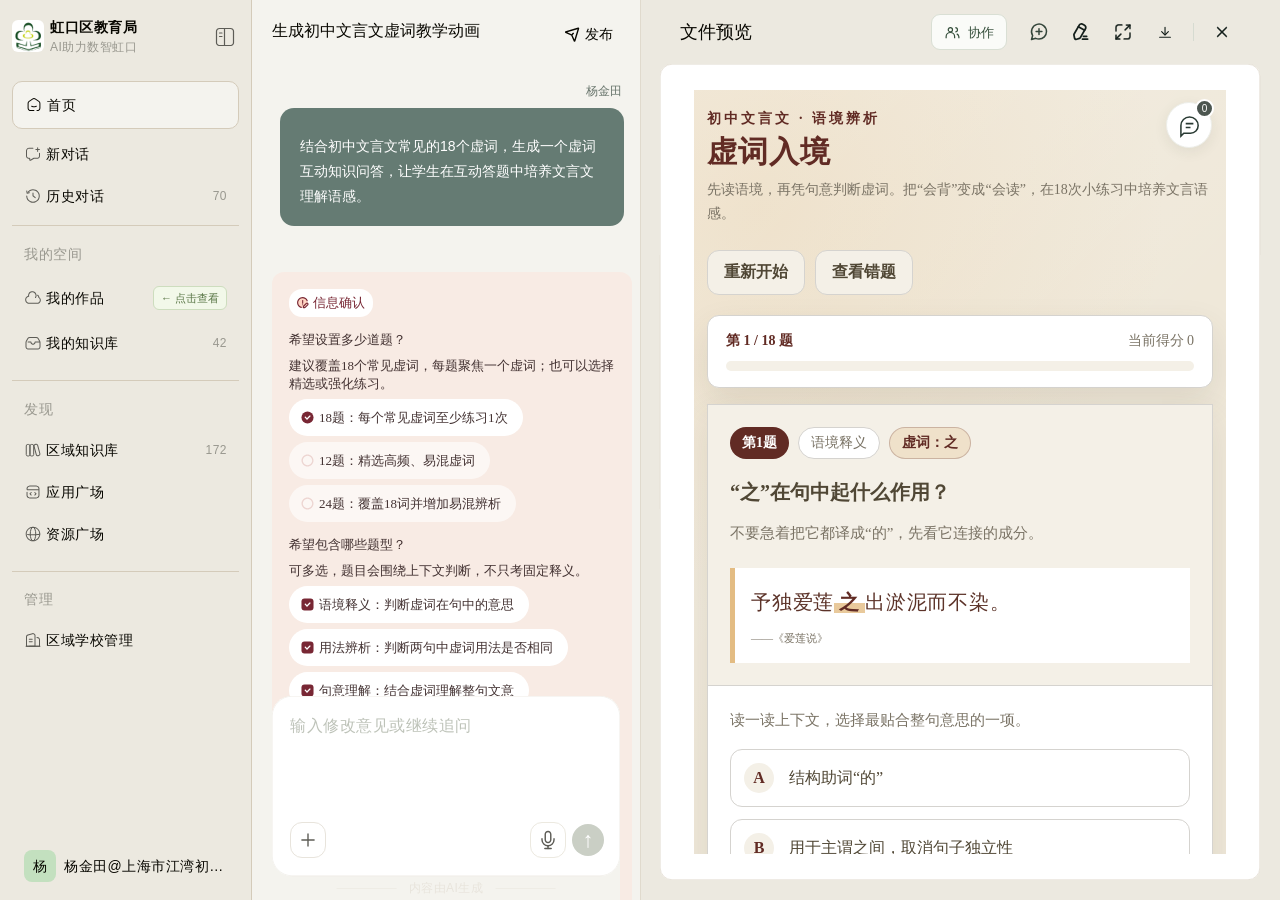
==== commit 9c24874e: "Remove reply and resolve actions from comment list" ====
--- a/index.html
+++ b/index.html
@@ -545,4 +545,4 @@
   top:0 !important;
   right:0 !important;
   pointer-events: none !important;
-"></textarea><script src="file-examples.js?v=25"></script><script src="collaboration.js?v=25"></script><script src="workbench-annotations.js?v=28"></script><script src="file-workbench.js?v=26"></script><script src="prototype-navigation.js?v=25"></script></body></html>+"></textarea><script src="file-examples.js?v=25"></script><script src="collaboration.js?v=25"></script><script src="workbench-annotations.js?v=29"></script><script src="file-workbench.js?v=26"></script><script src="prototype-navigation.js?v=25"></script></body></html>
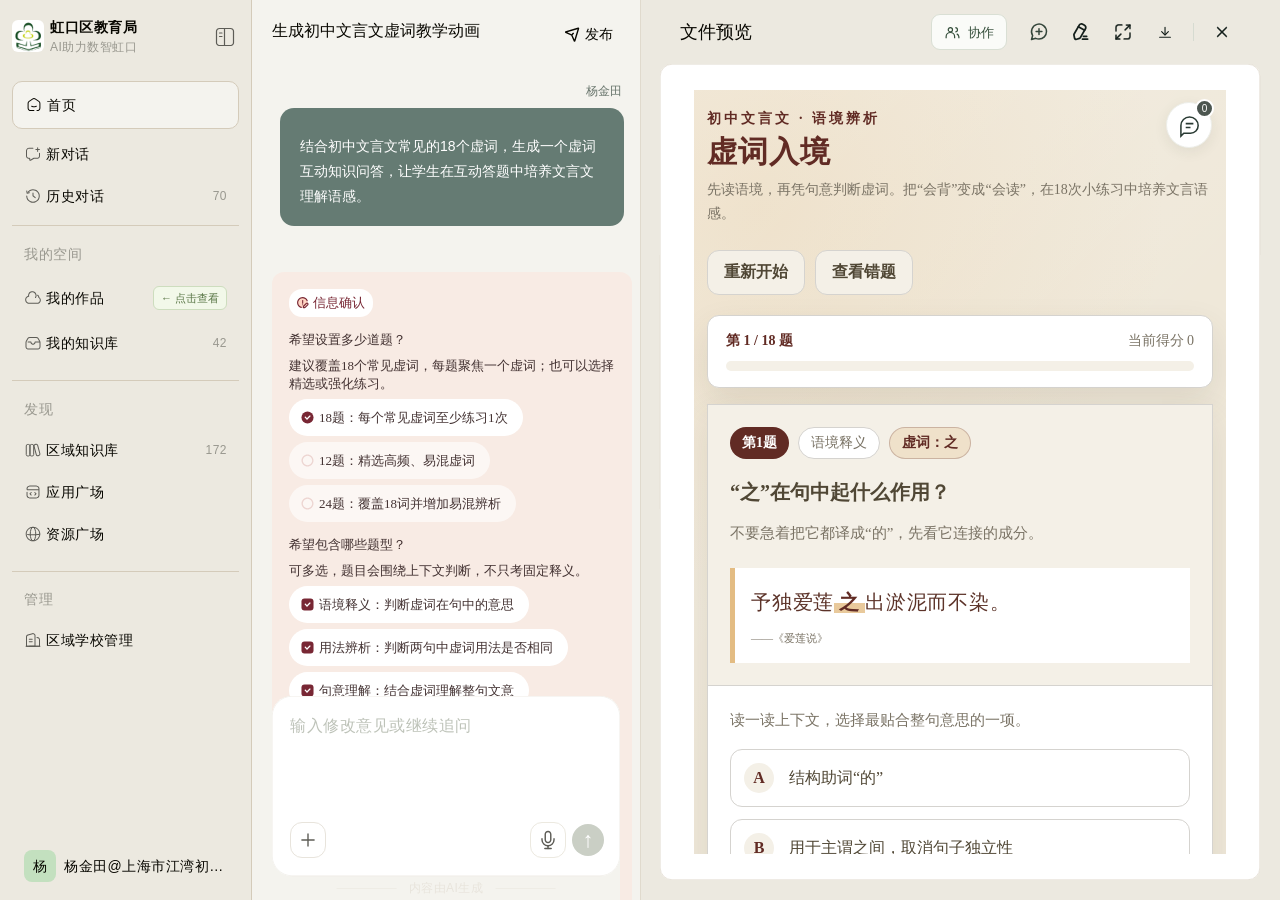
==== commit 41d3f89a: "Hide comment replies and remove self name suffix" ====
--- a/index.html
+++ b/index.html
@@ -545,4 +545,4 @@
   top:0 !important;
   right:0 !important;
   pointer-events: none !important;
-"></textarea><script src="file-examples.js?v=25"></script><script src="collaboration.js?v=25"></script><script src="workbench-annotations.js?v=29"></script><script src="file-workbench.js?v=26"></script><script src="prototype-navigation.js?v=25"></script></body></html>+"></textarea><script src="file-examples.js?v=25"></script><script src="collaboration.js?v=25"></script><script src="workbench-annotations.js?v=30"></script><script src="file-workbench.js?v=26"></script><script src="prototype-navigation.js?v=25"></script></body></html>
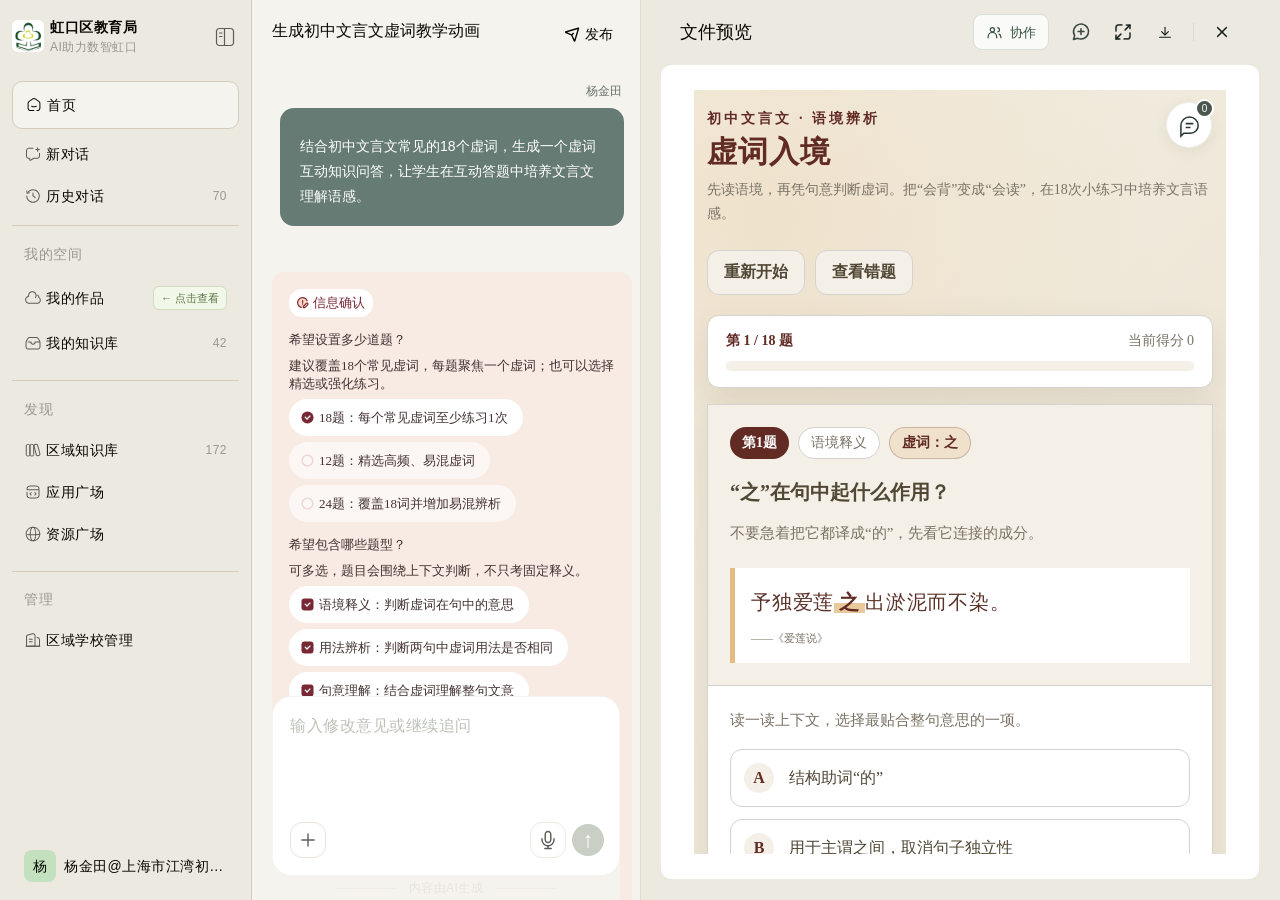
==== commit 97c3ffb3: "Remove top edit entry across workbench and shared previews" ====
--- a/index.html
+++ b/index.html
@@ -545,4 +545,4 @@
   top:0 !important;
   right:0 !important;
   pointer-events: none !important;
-"></textarea><script src="file-examples.js?v=25"></script><script src="collaboration.js?v=25"></script><script src="workbench-annotations.js?v=30"></script><script src="file-workbench.js?v=26"></script><script src="prototype-navigation.js?v=25"></script></body></html>+"></textarea><script src="file-examples.js?v=25"></script><script src="collaboration.js?v=25"></script><script src="workbench-annotations.js?v=31"></script><script src="file-workbench.js?v=31"></script><script src="prototype-navigation.js?v=25"></script></body></html>
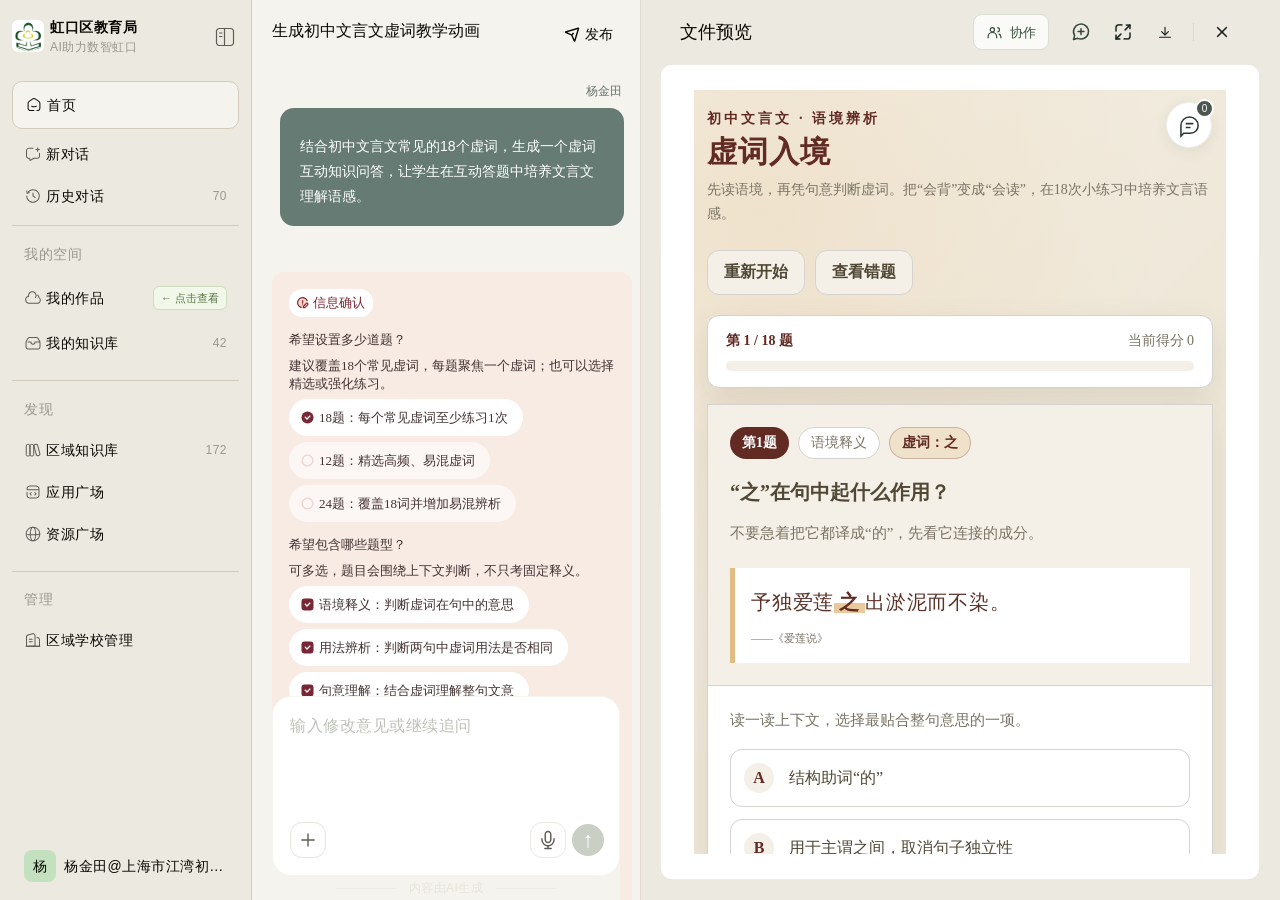
==== commit 9162d7a2: "Remove placeholder AI replies from collaborative chat" ====
--- a/index.html
+++ b/index.html
@@ -481,7 +481,7 @@
   src: url("https://static-nginx-online.fbcontent.cn/metis/metis-web-mathjax/output/chtml/fonts/woff-v2/MathJax_MetisMath.ttf");
   unicode-range: U+100C40;
 }
-</style><link rel="stylesheet" href="collaboration.css?v=24"><link rel="stylesheet" href="workbench-annotations.css?v=27"><link rel="stylesheet" href="history.css?v=25"></head>
+</style><link rel="stylesheet" href="collaboration.css?v=24"><link rel="stylesheet" href="workbench-annotations.css?v=38"><link rel="stylesheet" href="history.css?v=25"></head>
 
 <body>
   <div id="root"><div class="" style="height: 100%;"><div class="ant-5-app"><div class="_layout_iacdl_1" style="--sidebar-actual-width: 252px;" data-micro-route="/micro/workbench/chat"><aside class="_sidebar_vupjn_1 "><div class="_sidebarHeader_vupjn_40"><button type="button" class="_workspace_vupjn_55" aria-label="回到首页"><div class="_schoolLogo_vupjn_183"><img class="_schoolLogoImg_vupjn_198" alt="虹口区教育局" src="./飞象老师校园版_files/hongkou-education-logo-BcGQ0D6p.png"></div><div class="_schoolInfo_vupjn_56"><div class="_schoolName_vupjn_211">虹口区教育局</div><div class="_poweredBy_vupjn_221">AI助力数智虹口</div></div></button><button type="button" class="_toggleBtn_vupjn_67" aria-label="收起导航"><svg mexport="1" xmlns="http://www.w3.org/2000/svg" xmlns:xlink="http://www.w3.org/1999/xlink" width="28" height="28" viewBox="0 0 28 28"><defs><clippath id="clipPath0:0:0"><path d="M0 0L28 0L28 28L0 28L0 0Z" fill-rule="nonzero" transform="matrix(1 0 0 1 0 0)"></path></clippath></defs><g clip-path="url(#clipPath0:0:0)"><path d="M3 0.6Q2.51132 0.6 2.066 0.788358Q1.63541 0.970482 1.30294 1.30294Q0.970482 1.63541 0.788358 2.066Q0.6 2.51132 0.6 3L0.6 14Q0.6 14.4887 0.788358 14.934Q0.970482 15.3646 1.30294 15.6971Q1.63541 16.0295 2.066 16.2116Q2.51132 16.4 3 16.4L14 16.4Q14.4887 16.4 14.934 16.2116Q15.3646 16.0295 15.6971 15.6971Q16.0295 15.3646 16.2116 14.934Q16.4 14.4887 16.4 14L16.4 3Q16.4 2.51132 16.2116 2.066Q16.0295 1.63541 15.6971 1.30294Q15.3646 0.970483 14.934 0.788358Q14.4887 0.6 14 0.6L3 0.6ZM3 -0.6L14 -0.6Q14.732 -0.6 15.4015 -0.316848Q16.0476 -0.043547 16.5456 0.454416Q17.0435 0.952378 17.3168 1.59853Q17.6 2.26798 17.6 3L17.6 14Q17.6 14.732 17.3168 15.4015Q17.0436 16.0476 16.5456 16.5456Q16.0476 17.0436 15.4015 17.3168Q14.732 17.6 14 17.6L3 17.6Q2.26798 17.6 1.59853 17.3168Q0.952379 17.0436 0.454416 16.5456Q-0.0435476 16.0476 -0.316848 15.4015Q-0.6 14.732 -0.6 14L-0.6 3Q-0.6 2.26798 -0.316848 1.59853Q-0.0435473 0.952379 0.454416 0.454416Q0.952379 -0.0435473 1.59853 -0.316848Q2.26798 -0.6 3 -0.6Z" fill-rule="nonzero" transform="matrix(1 0 0 1 5.5 5.5)" fill="rgb(93, 92, 86)"></path><path d="M-0.6 0C-0.6 0.331368 -0.331368 0.6 0 0.6L17 0.6C17.3314 0.6 17.6 0.331368 17.6 0C17.6 -0.331368 17.3314 -0.6 17 -0.6L0 -0.6C-0.331368 -0.6 -0.6 -0.331368 -0.6 0ZM4.5 1.9C4.16863 1.9 3.9 2.16863 3.9 2.5L3.9 5C3.9 5.33137 4.16863 5.6 4.5 5.6C4.83137 5.6 5.1 5.33137 5.1 5L5.1 2.5C5.1 2.16863 4.83137 1.9 4.5 1.9ZM8 1.9C7.66863 1.9 7.4 2.16863 7.4 2.5L7.4 5C7.4 5.33137 7.66863 5.6 8 5.6C8.33137 5.6 8.6 5.33137 8.6 5L8.6 2.5C8.6 2.16863 8.33137 1.9 8 1.9Z" fill-rule="evenodd" transform="matrix(0 1 -1 0 13.5 5.5)" fill="rgb(93, 92, 86)"></path></g></svg></button></div><nav class="_sidebarNav_vupjn_273"><button type="button" class="_navItem_vupjn_73 _navItemHome_vupjn_78 _navItemFirst_vupjn_140"><span class="_navItemMain_vupjn_110"><span class="_navIcon_vupjn_332"><svg mexport="1" xmlns="http://www.w3.org/2000/svg" xmlns:xlink="http://www.w3.org/1999/xlink" width="18" height="18" viewBox="0 0 18 18"><defs><clippath id="clipPath0:0:0"><path d="M0 0L18 0L18 18L0 18L0 0Z" fill-rule="nonzero" transform="matrix(1 0 0 1 0 0)"></path></clippath></defs><g clip-path="url(#clipPath0:0:0)"><path d="M1.42824 8.16165L3.81467 10.548C4.00993 10.7433 4.32652 10.7433 4.52177 10.548C4.71703 10.3528 4.71702 10.0362 4.52176 9.84093L2.13535 7.45454Q1.54373 6.86293 1.5437 6.02626Q1.54368 5.18958 2.13527 4.59793L5.45486 1.27794Q5.80327 0.929491 6.273 0.780614Q6.74272 0.631738 7.22824 0.715881L11.1833 1.40132Q11.8702 1.52037 12.3632 2.01328Q12.8562 2.50619 12.9753 3.19307L13.6613 7.14855Q13.7455 7.63409 13.5967 8.10387Q13.4478 8.57365 13.0994 8.9221L9.77949 12.2419Q9.18786 12.8335 8.35123 12.8335Q7.5146 12.8336 6.92296 12.242L6.58356 11.9026C6.38829 11.7074 6.0717 11.7074 5.87645 11.9026C5.6812 12.0979 5.68121 12.4145 5.87648 12.6098L6.21589 12.9491Q6.65011 13.3833 7.21514 13.6124Q7.76052 13.8336 8.35126 13.8335Q8.94199 13.8335 9.48736 13.6124Q10.0524 13.3832 10.4866 12.949L13.8065 9.62922Q14.3274 9.10826 14.55 8.40592Q14.7725 7.70358 14.6466 6.97766L13.9606 3.02218Q13.7873 2.02309 13.0703 1.30613Q12.3532 0.589164 11.3541 0.416012L7.399 -0.269432Q6.67313 -0.39523 5.97087 -0.172652Q5.2686 0.0499255 4.74771 0.570876L1.42812 3.89086Q0.993937 4.3251 0.764827 4.89014Q0.543688 5.43554 0.543704 6.02628Q0.543721 6.61703 0.764892 7.16241Q0.994033 7.72745 1.42824 8.16165Z" fill-rule="evenodd" transform="matrix(0.707107 -0.707107 0.707107 0.707107 -1.16629 10.3618)" fill="rgb(8, 7, 1)"></path><path d="M0.710344 -0.426639C0.47472 -0.565265 0.171324 -0.48663 0.032699 -0.251006Q-0.112577 -0.0040772 -0.244602 0.437672Q-0.495 1.27549 -0.495 2.29309Q-0.495 3.3107 -0.244602 4.14851Q-0.112577 4.59026 0.032699 4.83719C0.171324 5.07282 0.47472 5.15145 0.710344 5.01283C0.945968 4.8742 1.0246 4.5708 0.885978 4.33518Q0.801584 4.19173 0.703941 3.86502Q0.495 3.16592 0.495 2.29309Q0.495 1.42026 0.703941 0.721162Q0.801585 0.394451 0.885978 0.251006C1.0246 0.0153812 0.945969 -0.288014 0.710344 -0.426639Z" fill-rule="evenodd" transform="matrix(0 -1 1 0 6.70693 10.7508)" fill="rgb(8, 7, 1)"></path></g></svg></span><span class="_navLabel_vupjn_57">首页</span></span></button><button type="button" class="_navItem_vupjn_73 _navItemAfterFirst_vupjn_341"><span class="_navItemMain_vupjn_110"><span class="_navIcon_vupjn_332"><svg mexport="1" xmlns="http://www.w3.org/2000/svg" xmlns:xlink="http://www.w3.org/1999/xlink" width="18" height="18" viewBox="0 0 18 18"><defs><clippath id="clipPath0:0:0"><path d="M0 0L18 0L18 18L0 18L0 0Z" fill-rule="nonzero" transform="matrix(1 0 0 1 0 0)"></path></clippath></defs><g clip-path="url(#clipPath0:0:0)"><path d="M-0.5 0C-0.5 0.27614 -0.27614 0.5 0 0.5L3.71429 0.5C3.99043 0.5 4.21429 0.27614 4.21429 0C4.21429 -0.27614 3.99043 -0.5 3.71429 -0.5L0 -0.5C-0.27614 -0.5 -0.5 -0.27614 -0.5 0Z" fill-rule="evenodd" transform="matrix(1 0 0 1 11.7857 4.60714)" fill="rgb(93, 92, 86)"></path><path d="M-0.5 0C-0.5 0.27614 -0.27614 0.5 0 0.5L3.71429 0.5C3.99043 0.5 4.21429 0.27614 4.21429 0C4.21429 -0.27614 3.99043 -0.5 3.71429 -0.5L0 -0.5C-0.27614 -0.5 -0.5 -0.27614 -0.5 0Z" fill-rule="evenodd" transform="matrix(0 1 -1 0 13.6429 2.75)" fill="rgb(93, 92, 86)"></path><path d="M2.7 0.5L6.5 0.5C6.77614 0.5 7 0.27614 7 0C7 -0.27614 6.77614 -0.5 6.5 -0.5L2.7 -0.5Q2.04929 -0.5 1.45426 -0.248323Q0.879908 -0.00539165 0.437258 0.437258Q-0.00539211 0.879909 -0.248323 1.45426Q-0.5 2.04929 -0.5 2.7L-0.5 7.8Q-0.5 8.34898 -0.287615 8.85112Q-0.0826372 9.33574 0.290812 9.70919Q0.664261 10.0826 1.14889 10.2876Q1.65102 10.5 2.2 10.5L2.75 10.5L2.75 11.6258Q2.75 11.9058 2.89287 12.1423Q3.02687 12.3642 3.25352 12.4938Q3.48018 12.6235 3.73936 12.6265Q4.01568 12.6297 4.25702 12.4877L7.63615 10.5L10.8 10.5Q11.349 10.5 11.8511 10.2876Q12.3357 10.0826 12.7092 9.70919Q13.0826 9.33574 13.2876 8.85111Q13.5 8.34898 13.5 7.8L13.5 5C13.5 4.72386 13.2761 4.5 13 4.5C12.7239 4.5 12.5 4.72386 12.5 5L12.5 7.8Q12.5 8.50416 12.0021 9.00208Q11.5042 9.5 10.8 9.5L7.63615 9.5Q7.36384 9.5 7.12913 9.63807L3.75 11.6258L3.75 10.5Q3.75 10.0858 3.45711 9.79289Q3.16421 9.5 2.75 9.5L2.2 9.5Q1.49584 9.5 0.997919 9.00208Q0.5 8.50416 0.5 7.8L0.5 2.7Q0.5 2.25208 0.672681 1.84381Q0.839633 1.4491 1.14437 1.14437Q1.4491 0.839633 1.84381 0.672682Q2.25208 0.5 2.7 0.5Z" fill-rule="evenodd" transform="matrix(1 0 0 1 2.5 3.2)" fill="rgb(93, 92, 86)"></path></g></svg></span><span class="_navLabel_vupjn_57">新对话</span></span></button><button type="button" class="_navItem_vupjn_73 _navItemWithCount_vupjn_107"><span class="_navItemMain_vupjn_110"><span class="_navIcon_vupjn_332"><svg mexport="1" xmlns="http://www.w3.org/2000/svg" xmlns:xlink="http://www.w3.org/1999/xlink" width="18" height="18" viewBox="0 0 18 18"><defs><clippath id="clipPath0:0:0"><path d="M0 0L18 0L18 18L0 18L0 0Z" fill-rule="nonzero" transform="matrix(1 0 0 1 0 0)"></path></clippath></defs><g clip-path="url(#clipPath0:0:0)"><path d="M3.08114 0.291121Q1.65235 1.05551 0.719904 2.39256C0.561945 2.61906 0.61751 2.93073 0.84401 3.08869C1.07051 3.24665 1.38218 3.19108 1.54014 2.96458Q2.33545 1.82417 3.55286 1.17287Q4.81058 0.5 6.25 0.5Q7.42017 0.5 8.48801 0.951658Q9.51979 1.38807 10.3159 2.18414Q11.1119 2.9802 11.5483 4.01199Q12 5.07984 12 6.25Q12 7.42016 11.5483 8.48801Q11.1119 9.51979 10.3159 10.3159Q9.51979 11.1119 8.48801 11.5483Q7.42016 12 6.25 12Q5.07984 12 4.01199 11.5483Q2.9802 11.1119 2.18414 10.3159Q1.38807 9.51979 0.951659 8.48801Q0.500001 7.42017 0.500001 6.25C0.5 5.97386 0.27614 5.75 0 5.75C-0.27614 5.75 -0.5 5.97386 -0.5 6.25Q-0.499999 7.62295 0.0306543 8.87756Q0.543044 10.089 1.47703 11.023Q2.41101 11.957 3.62244 12.4693Q4.87705 13 6.25 13Q7.62295 13 8.87756 12.4693Q10.089 11.957 11.023 11.023Q11.957 10.089 12.4693 8.87756Q13 7.62295 13 6.25Q13 4.87705 12.4693 3.62244Q11.957 2.41101 11.023 1.47703Q10.089 0.543044 8.87756 0.0306537Q7.62295 -0.5 6.25 -0.5Q4.5599 -0.5 3.08114 0.291121Z" fill-rule="evenodd" transform="matrix(1 0 0 1 2.75 2.75)" fill="rgb(93, 92, 86)"></path><path d="M0 -0.5C-0.27614 -0.5 -0.5 -0.27614 -0.5 0L-0.5 2.23214Q-0.5 2.28139 -0.490393 2.32969Q-0.480785 2.37799 -0.46194 2.42348Q-0.443094 2.46898 -0.415735 2.50993Q-0.388375 2.55087 -0.353553 2.5857Q-0.318731 2.62052 -0.277785 2.64788Q-0.236839 2.67524 -0.191342 2.69408Q-0.145845 2.71293 -0.0975452 2.72254Q-0.0492457 2.73214 0 2.73214L2.23214 2.73214C2.50828 2.73214 2.73214 2.50828 2.73214 2.23214C2.73214 1.956 2.50828 1.73214 2.23214 1.73214L0.5 1.73214L0.5 0C0.5 -0.27614 0.27614 -0.5 0 -0.5Z" fill-rule="evenodd" transform="matrix(0.985322 -0.170706 0.170706 0.985322 2.75 4.02282)" fill="rgb(93, 92, 86)"></path><path d="M0 -0.5C-0.27614 -0.5 -0.5 -0.27614 -0.5 0L-0.5 2.97619Q-0.5 3.08748 -0.452795 3.18827Q-0.405589 3.28905 -0.320092 3.3603L1.91205 5.22042C2.12419 5.3972 2.43947 5.36854 2.61625 5.1564C2.79303 4.94426 2.76437 4.62898 2.55223 4.4522L0.5 2.742L0.5 0C0.5 -0.27614 0.27614 -0.5 0 -0.5Z" fill-rule="evenodd" transform="matrix(1 0 0 1 9 5.875)" fill="rgb(93, 92, 86)"></path></g></svg></span><span class="_navLabel_vupjn_57">历史对话</span></span><span class="_navCount_vupjn_58">70</span></button><div class="_navDivider_vupjn_64 "></div><div class="_sectionHeader_vupjn_60">我的空间</div><button type="button" class="_navItem_vupjn_73 _sectionFirstItem_vupjn_143"><span class="_navItemMain_vupjn_110"><span class="_navIcon_vupjn_332"><svg mexport="1" xmlns="http://www.w3.org/2000/svg" xmlns:xlink="http://www.w3.org/1999/xlink" width="18" height="18" viewBox="0 0 18 18"><defs><clippath id="clipPath0:0:0"><path d="M0 0L18 0L18 18L0 18L0 0Z" fill-rule="nonzero" transform="matrix(1 0 0 1 0 0)"></path></clippath></defs><g clip-path="url(#clipPath0:0:0)"><path d="M12.9788 3.78848Q12.5884 3.33894 12.1799 3.07864C11.9471 2.93024 11.638 2.99872 11.4896 3.2316C11.3412 3.46447 11.4096 3.77356 11.6425 3.92196Q11.9286 4.10424 12.2237 4.44414Q12.4106 4.65937 12.5191 5.02158Q12.6211 5.36218 12.591 5.59922L12.5496 5.92444L12.8314 6.09203Q13.6662 6.58855 13.9775 7.47482Q14.1672 8.01504 14.1344 8.50866Q14.0437 9.87267 13.1022 10.5811Q12.7356 10.8569 12.2854 10.9982Q11.9078 11.1166 11.5894 11.1108L3.8007 11.1108Q3.32293 11.1112 2.8074 10.9669Q2.19062 10.7944 1.71432 10.4579Q0.500853 9.60076 0.500853 7.88142L0.500662 7.8676Q0.491635 7.54114 0.592892 7.16712Q0.716126 6.71192 0.975766 6.31474Q1.65244 5.27958 3.07531 4.89028L3.52283 4.76784L3.43414 4.31242Q3.355 3.90611 3.4274 3.3742Q3.51347 2.74189 3.79288 2.19927Q4.50794 0.810611 6.21758 0.520222Q6.68059 0.468471 7.17445 0.544156Q7.78445 0.63764 8.28503 0.910973Q9.58293 1.61968 9.90228 3.40806Q9.97569 3.8192 9.82134 4.45258Q9.66049 5.11266 9.35417 5.56996C9.20049 5.79938 9.2619 6.10996 9.49132 6.26363C9.72075 6.41731 10.0313 6.35591 10.185 6.12648Q10.59 5.52179 10.7929 4.68934Q10.9972 3.85104 10.8867 3.23228Q10.6746 2.04449 10.0804 1.20554Q9.55638 0.46581 8.76427 0.0332924Q8.10954 -0.324214 7.32594 -0.444304Q6.69263 -0.54136 6.09034 -0.471753L6.06532 -0.468218Q4.90092 -0.273607 4.06259 0.357585Q3.33393 0.906205 2.90383 1.74147Q2.54578 2.43681 2.43654 3.23933Q2.37772 3.67147 2.39816 4.05455Q0.917547 4.57619 0.138739 5.76758Q-0.207681 6.29752 -0.37236 6.9058Q-0.511004 7.41792 -0.499144 7.88816Q-0.49779 9.05897 -0.0261437 9.95663Q0.388433 10.7457 1.13737 11.2747Q1.75479 11.7108 2.53795 11.93Q3.18611 12.1113 3.8007 12.1108L11.5712 12.1107Q12.0521 12.1194 12.5848 11.9523Q13.1993 11.7595 13.7034 11.3802Q14.3024 10.9295 14.6611 10.2739Q15.0688 9.52887 15.1322 8.575Q15.1786 7.87694 14.9209 7.14341Q14.5387 6.05528 13.5957 5.39585Q13.5821 5.08529 13.4771 4.73463Q13.3068 4.16623 12.9788 3.78848Z" fill-rule="evenodd" transform="matrix(1 0 0 1 1.68113 2.76108)" fill="rgb(93, 92, 86)"></path></g></svg></span><span class="_navLabel_vupjn_57">我的作品</span></span></button><button type="button" class="_navItem_vupjn_73 _navItemWithCount_vupjn_107"><span class="_navItemMain_vupjn_110"><span class="_navIcon_vupjn_332"><svg mexport="1" xmlns="http://www.w3.org/2000/svg" xmlns:xlink="http://www.w3.org/1999/xlink" width="18" height="18" viewBox="0 0 18 18"><defs><clippath id="clipPath0:0:0"><path d="M0 0L18 0L18 18L0 18L0 0Z" fill-rule="nonzero" transform="matrix(1 0 0 1 0 0)"></path></clippath></defs><g clip-path="url(#clipPath0:0:0)"><path d="M3.79447 0.5Q3.32699 0.5 2.92178 0.733123Q2.51657 0.966247 2.2816 1.37038L0.73713 4.02675Q0.5 4.4346 0.5 4.90637L0.5 9.25Q0.5 9.97487 1.01256 10.4874Q1.52513 11 2.25 11L11.75 11Q12.4749 11 12.9874 10.4874Q13.5 9.97487 13.5 9.25L13.5 4.90637Q13.5 4.4346 13.2629 4.02675L11.7184 1.37038Q11.4834 0.966247 11.0782 0.733124Q10.673 0.5 10.2055 0.5L3.79447 0.5ZM3.79447 -0.5L10.2055 -0.5Q10.9401 -0.5 11.5769 -0.133663Q12.2137 0.232674 12.5829 0.867746L14.1274 3.52411Q14.5 4.16501 14.5 4.90637L14.5 9.25Q14.5 9.80915 14.2837 10.3206Q14.0749 10.8142 13.6945 11.1945Q13.3142 11.5749 12.8206 11.7837Q12.3092 12 11.75 12L2.25 12Q1.69085 12 1.17942 11.7837Q0.685823 11.5749 0.305456 11.1945Q-0.0749124 10.8142 -0.283686 10.3206Q-0.5 9.80915 -0.5 9.25L-0.5 4.90637Q-0.5 4.16501 -0.127367 3.52411L1.4171 0.867746Q1.78635 0.232674 2.4231 -0.133663Q3.05985 -0.5 3.79447 -0.5Z" fill-rule="nonzero" transform="matrix(1 0 0 1 2 3.5)" fill="rgb(93, 92, 86)"></path><path d="M4.84269 -0.5L0 -0.5L0 0.5L4.52289 0.5Q4.567 0.823929 4.69613 1.12905Q4.8854 1.57628 5.23025 1.92077Q5.57499 2.26515 6.02244 2.45415Q6.4859 2.6499 6.99259 2.6499L7.00741 2.6499Q7.51419 2.6499 7.97779 2.45382Q8.4252 2.26458 8.76994 1.91984Q9.11468 1.5751 9.30392 1.12769Q9.43272 0.823165 9.47691 0.5L12 0.5C12.2761 0.5 12.5 0.27614 12.5 0C12.5 -0.27614 12.2761 -0.5 12 -0.5L9.15731 -0.5Q8.8854 -0.5 8.69298 -0.308085Q8.5 -0.115603 8.5 0.157015L8.5 0.15731Q8.5 0.775562 8.06283 1.21273Q7.62566 1.6499 7.00741 1.6499L6.99259 1.6499Q6.37405 1.6499 5.93699 1.21329Q5.5 0.776759 5.5 0.1588L5.5 0.15731Q5.5 -0.114957 5.30748 -0.307479Q5.11496 -0.5 4.84269 -0.5Z" fill-rule="evenodd" transform="matrix(-1 0 0 1 16 8)" fill="rgb(93, 92, 86)"></path></g></svg></span><span class="_navLabel_vupjn_57">我的知识库</span></span><span class="_navCount_vupjn_58">42</span></button><div class="_navDivider_vupjn_64 _navDividerWide_vupjn_418"></div><div class="_sectionHeader_vupjn_60">发现</div><button type="button" class="_navItem_vupjn_73 _navItemWithCount_vupjn_107 _sectionFirstItem_vupjn_143"><span class="_navItemMain_vupjn_110"><span class="_navIcon_vupjn_332"><svg mexport="1" xmlns="http://www.w3.org/2000/svg" xmlns:xlink="http://www.w3.org/1999/xlink" width="18" height="18" viewBox="0 0 18 18"><defs><clippath id="clipPath0:0:0"><path d="M0 0L18 0L18 18L0 18L0 0Z" fill-rule="nonzero" transform="matrix(1 0 0 1 0 0)"></path></clippath></defs><g clip-path="url(#clipPath0:0:0)"><rect width="3.7169604" height="11.563877" rx="1.5" ry="1.5" stroke-width="1" transform="matrix(1 0 0 1 2.25 3.45153)" stroke="rgb(93, 92, 86)" fill="transparent"></rect><rect width="3.7169604" height="11.563877" rx="1.5" ry="1.5" stroke-width="1" transform="matrix(1 0 0 1 5.96693 3.45153)" stroke="rgb(93, 92, 86)" fill="transparent"></rect><rect width="3.7169602" height="11.563877" rx="1.5" ry="1.5" stroke-width="1" transform="matrix(0.96636 -0.257194 0.257194 0.96636 9.68385 3.86613)" stroke="rgb(93, 92, 86)" fill="transparent"></rect></g></svg></span><span class="_navLabel_vupjn_57">区域知识库</span></span><span class="_navCount_vupjn_58">172</span></button><button type="button" class="_navItem_vupjn_73"><span class="_navItemMain_vupjn_110"><span class="_navIcon_vupjn_332"><svg mexport="1" xmlns="http://www.w3.org/2000/svg" xmlns:xlink="http://www.w3.org/1999/xlink" width="18" height="18" viewBox="0 0 18 18"><defs><clippath id="clipPath0:0:0"><path d="M0 0L18 0L18 18L0 18L0 0Z" fill-rule="nonzero" transform="matrix(1 0 0 1 0 0)"></path></clippath></defs><g clip-path="url(#clipPath0:0:0)"><path d="M12.425 6.1016L12.425 9.05326Q12.425 9.70397 12.1733 10.299Q11.9304 10.8734 11.4877 11.316Q11.0451 11.7587 10.4707 12.0016Q9.87571 12.2533 9.225 12.2533L2.7 12.2533Q2.04929 12.2533 1.45426 12.0016Q0.879908 11.7587 0.437258 11.316Q-0.00539237 10.8734 -0.248323 10.299Q-0.5 9.70397 -0.5 9.05326L-0.5 2.7Q-0.5 2.04929 -0.248323 1.45426Q-0.00539156 0.879908 0.437258 0.437258Q0.879908 -0.00539157 1.45426 -0.248323Q2.04929 -0.5 2.7 -0.5L9.225 -0.5Q9.87571 -0.5 10.4707 -0.248323Q11.0451 -0.00539152 11.4877 0.437258Q11.9304 0.879909 12.1733 1.45426Q12.425 2.04929 12.425 2.7L12.425 2.90471Q12.425 3.41005 12.0677 3.76738Q11.7103 4.12471 11.205 4.12471L0.5 4.12472L0.5 9.05326Q0.5 9.50118 0.672681 9.90945Q0.839632 10.3042 1.14437 10.6089Q1.4491 10.9136 1.84381 11.0806Q2.25208 11.2533 2.7 11.2533L9.225 11.2533Q9.67292 11.2533 10.0812 11.0806Q10.4759 10.9136 10.7806 10.6089Q11.0854 10.3042 11.2523 9.90945Q11.425 9.50118 11.425 9.05326L11.425 6.1016C11.425 5.82546 11.6489 5.6016 11.925 5.6016C12.2011 5.6016 12.425 5.82546 12.425 6.1016ZM11.205 3.12471L0.5 3.12472L0.5 2.7Q0.5 2.25208 0.672682 1.84381Q0.839633 1.4491 1.14437 1.14437Q1.4491 0.839633 1.84381 0.672682Q2.25208 0.5 2.7 0.5L9.225 0.5Q9.67292 0.5 10.0812 0.672682Q10.4759 0.839632 10.7806 1.14437Q11.0854 1.4491 11.2523 1.84381Q11.425 2.25208 11.425 2.7L11.425 2.90471Q11.425 2.99584 11.3606 3.06027Q11.2961 3.12471 11.205 3.12471Z" fill-rule="evenodd" transform="matrix(-1 0 0 1 14.9625 3.12336)" fill="rgb(93, 92, 86)"></path><path d="M-0.358695 -0.348336C-0.551074 -0.150235 -0.546436 0.166316 -0.348336 0.358695L0.594082 1.27389L-0.348336 2.18909C-0.546436 2.38147 -0.551074 2.69802 -0.358695 2.89612C-0.166316 3.09422 0.150235 3.09886 0.348336 2.90648L1.66012 1.63259Q1.66537 1.62749 1.67048 1.62223Q1.70478 1.5869 1.73154 1.54556Q1.7583 1.50422 1.77647 1.45845Q1.79465 1.41268 1.80355 1.36424Q1.81245 1.31581 1.81173 1.26657Q1.811 1.21733 1.80069 1.16918Q1.79038 1.12102 1.77087 1.07581Q1.75136 1.03059 1.7234 0.990049Q1.69544 0.949507 1.66012 0.915199L0.348336 -0.358695C0.150235 -0.551074 -0.166316 -0.546436 -0.358695 -0.348336Z" fill-rule="evenodd" transform="matrix(1 0 0 1 10.7789 9.48395)" fill="rgb(93, 92, 86)"></path><path d="M-0.358695 -0.348336C-0.551074 -0.150235 -0.546436 0.166316 -0.348336 0.358695L0.594082 1.27389L-0.348336 2.18909C-0.546436 2.38147 -0.551074 2.69802 -0.358695 2.89612C-0.166316 3.09422 0.150235 3.09886 0.348336 2.90648L1.66012 1.63259Q1.66537 1.62749 1.67048 1.62223Q1.70478 1.5869 1.73154 1.54556Q1.7583 1.50422 1.77647 1.45845Q1.79465 1.41268 1.80355 1.36424Q1.81245 1.31581 1.81173 1.26657Q1.811 1.21733 1.80069 1.16918Q1.79038 1.12102 1.77087 1.07581Q1.75136 1.03059 1.7234 0.990049Q1.69544 0.949507 1.66012 0.915199L0.348336 -0.358695C0.150235 -0.551074 -0.166316 -0.546436 -0.358695 -0.348336Z" fill-rule="evenodd" transform="matrix(-1 0 -0 -1 7.22109 12.0317)" fill="rgb(93, 92, 86)"></path></g></svg></span><span class="_navLabel_vupjn_57">应用广场</span></span></button><button type="button" class="_navItem_vupjn_73"><span class="_navItemMain_vupjn_110"><span class="_navIcon_vupjn_332"><svg mexport="1" xmlns="http://www.w3.org/2000/svg" xmlns:xlink="http://www.w3.org/1999/xlink" width="18" height="18" viewBox="0 0 18 18"><defs><clippath id="clipPath0:0:0"><path d="M0 0L18 0L18 18L0 18L0 0Z" fill-rule="nonzero" transform="matrix(1 0 0 1 0 0.000244141)"></path></clippath></defs><g clip-path="url(#clipPath0:0:0)"><path d="M-0.5 6.79196C-0.5 2.76472 2.76472 -0.5 6.79196 -0.5C10.8192 -0.5 14.0839 2.76472 14.0839 6.79196L14.0839 6.79248C14.0839 10.8197 10.8192 14.0844 6.79196 14.0844C2.76472 14.0844 -0.5 10.8197 -0.5 6.79248L-0.5 6.79196ZM6.79196 0.5C3.31701 0.5 0.5 3.31701 0.5 6.79196L0.5 6.79248C0.5 10.2674 3.31701 13.0844 6.79196 13.0844C10.2669 13.0844 13.0839 10.2674 13.0839 6.79248L13.0839 6.79196C13.0839 3.31701 10.2669 0.5 6.79196 0.5L6.79196 0.5Z" fill-rule="nonzero" transform="matrix(1 0 0 1 2.20803 2.20806)" fill="rgb(93, 92, 86)"></path><ellipse cx="2.7421875" cy="6.7921877" rx="2.7421875" ry="6.7921877" stroke-width="1" transform="matrix(1 0 0 1 6.25781 2.20806)" stroke="rgb(93, 92, 86)" fill="transparent"></ellipse><path d="M0 -0.5Q0.369192 -0.5 0.596072 -0.116684Q0.708392 0.0730804 0.800895 0.396118Q0.959449 0.949814 1.07808 1.92927Q1.32266 3.9486 1.32266 6.79219Q1.32266 9.23341 1.13606 11.1263Q1.10347 11.4569 1.0672 11.7454Q1.03306 12.0169 0.994042 12.2638C0.950951 12.5366 0.694901 12.7228 0.422144 12.6797C0.149387 12.6366 -0.0367984 12.3805 0.00629234 12.1078Q0.0428431 11.8764 0.0750152 11.6206Q0.10961 11.3455 0.140882 11.0282Q0.322656 9.18424 0.322656 6.79219Q0.322656 4.00894 0.0853334 2.04951Q-0.0237553 1.14882 -0.160466 0.671409Q-0.203764 0.520202 -0.241174 0.438094C-0.395478 0.352967 -0.5 0.188689 -0.5 0C-0.5 -0.27614 -0.27614 -0.5 0 -0.5Z" fill-rule="evenodd" transform="matrix(0 1 -1 0 15.7922 9.00024)" fill="rgb(93, 92, 86)"></path></g></svg></span><span class="_navLabel_vupjn_57">资源广场</span></span></button><div class="_navDivider_vupjn_64 _navDividerWide_vupjn_418"></div><div class="_sectionHeader_vupjn_60">管理</div><button type="button" class="_navItem_vupjn_73 _sectionFirstItem_vupjn_143"><span class="_navItemMain_vupjn_110"><span class="_navIcon_vupjn_332"><svg mexport="1" xmlns="http://www.w3.org/2000/svg" xmlns:xlink="http://www.w3.org/1999/xlink" width="18" height="18" viewBox="0 0 18 18"><defs><clippath id="sidebarSchoolManagementClip"><path d="M0 0L18 0L18 18L0 18L0 0Z" fill-rule="nonzero" transform="matrix(1 0 0 1 0 0)"></path></clippath></defs><g clip-path="url(#sidebarSchoolManagementClip)"><path d="M2.97891 -0.143674C2.89956 -0.408168 2.62082 -0.558261 2.35633 -0.478913L1.28163 -0.156505Q0.488535 0.081424 -0.00573245 0.745735Q-0.5 1.41005 -0.5 2.23806L-0.5 9.25L10 9.25C10.2761 9.25 10.5 9.02614 10.5 8.75C10.5 8.47386 10.2761 8.25 10 8.25L0.5 8.25L0.5 2.23806Q0.5 1.74125 0.796561 1.34267Q1.09312 0.944079 1.56898 0.801321L2.64367 0.478913C2.90817 0.399565 3.05826 0.12082 2.97891 -0.143674Z" fill-rule="evenodd" transform="matrix(-1 0 0 1 15.5 6.5)" fill="rgb(93, 92, 86)"></path><path d="M8.5 13.75L-0.5 13.75L-0.5 3.83059Q-0.5 2.98365 0.0147618 2.3111Q0.529524 1.63856 1.34706 1.41736L5.84706 0.199814Q6.42839 0.042528 7.01056 0.164386Q7.56588 0.280624 8.01948 0.627805Q8.47308 0.974985 8.73032 1.48068Q9 2.01082 9 2.61304L9 13.75L8.5 13.75ZM8.5 12.75L8.5 13.25L8 13.25L8 2.61304Q8 2.25055 7.83901 1.93407Q7.68482 1.63095 7.41169 1.4219Q7.13856 1.21285 6.80569 1.14317Q6.45815 1.07043 6.10824 1.16511L1.60824 2.38265Q1.11771 2.51537 0.808857 2.9189Q0.5 3.32243 0.5 3.83059L0.5 13.25L0 13.25L0 12.75L8.5 12.75Z" fill-rule="nonzero" transform="matrix(1 0 0 1 2.5 2)" fill="rgb(93, 92, 86)"></path><path d="M-0.5 0C-0.5 0.27614 -0.27614 0.5 0 0.5L3 0.5C3.27614 0.5 3.5 0.27614 3.5 0C3.5 -0.27614 3.27614 -0.5 3 -0.5L0 -0.5C-0.27614 -0.5 -0.5 -0.27614 -0.5 0Z" fill-rule="evenodd" transform="matrix(1 0 0 1 5.25 8.25)" fill="rgb(93, 92, 86)"></path><path d="M-0.5 0C-0.5 0.27614 -0.27614 0.5 0 0.5L3 0.5C3.27614 0.5 3.5 0.27614 3.5 0C3.5 -0.27614 3.27614 -0.5 3 -0.5L0 -0.5C-0.27614 -0.5 -0.5 -0.27614 -0.5 0Z" fill-rule="evenodd" transform="matrix(1 0 0 1 5.25 10.75)" fill="rgb(93, 92, 86)"></path><path d="M-0.5 0C-0.5 0.27614 -0.27614 0.5 0 0.5L14 0.5C14.2761 0.5 14.5 0.27614 14.5 0C14.5 -0.27614 14.2761 -0.5 14 -0.5L0 -0.5C-0.27614 -0.5 -0.5 -0.27614 -0.5 0Z" fill-rule="evenodd" transform="matrix(1 0 0 1 2 15.25)" fill="rgb(93, 92, 86)"></path></g></svg></span><span class="_navLabel_vupjn_57">区域学校管理</span></span></button></nav><div class="_sidebarFooter_vupjn_425"><button type="button" class="_userBtn_vupjn_146" aria-expanded="false" aria-haspopup="menu"><div class="_userAvatar_vupjn_70"><span class="_userAvatarDefault_vupjn_476" aria-hidden="true">杨</span></div><span class="_userName_vupjn_61">杨金田@上海市江湾初级中学</span></button></div></aside><main class="_layoutContent_iacdl_8"><div class="_hidden_iacdl_61"></div><div id="subapp-viewport" class="_subappViewport_iacdl_28"><div id="__qiankun_microapp_wrapper_for_musk_workbench_web__" data-name="musk-workbench-web" data-version="2.10.16" data-sandbox-cfg="{}" data-musk-theme="campus" data-musk-theme-mode="light" style="--musk-foundation-color-green-25: #F8F9F7; --musk-foundation-color-green-50: #F4F3EE; --musk-foundation-color-green-100: #EFF4EE; --musk-foundation-color-green-125: #EBF2EB; --musk-foundation-color-green-150: #E1DCCC; --musk-foundation-color-green-175: #DEE3E8; --musk-foundation-color-green-250: #E3EDE3; --musk-foundation-color-green-300: #D3EAD0; --musk-foundation-color-green-325: #CBF2C7; --musk-foundation-color-green-350: #E8E4DC; --musk-foundation-color-green-400: #D4CBBA; --musk-foundation-color-green-450: #A5C9AC; --musk-foundation-color-green-500: #5E5D57; --musk-foundation-color-green-525: #5D5C56; --musk-foundation-color-green-550: #A9BEB0; --musk-foundation-color-green-650: #677872; --musk-foundation-color-green-675: #4C6154; --musk-foundation-color-green-700: #080701; --musk-foundation-color-green-725: #02543B; --musk-foundation-color-green-800: #004737; --musk-foundation-color-green-900: #102620; --musk-foundation-color-neutral-0: #FFFFFF; --musk-foundation-color-neutral-25: #FAFAFA; --musk-foundation-color-neutral-50: #F4F3EC; --musk-foundation-color-neutral-75: #F9F9F6; --musk-foundation-color-neutral-125: #EBE9DF; --musk-foundation-color-neutral-175: #E2DCCA; --musk-v3-foundation-color-neutral-210: #EEEFEA; --musk-foundation-color-neutral-225: #ECE9E0; --musk-foundation-color-neutral-300: #E8E4DC; --musk-foundation-color-neutral-325: #E8E8E8; --musk-foundation-color-neutral-350: #E6EAE9; --musk-foundation-color-neutral-375: #D2DCD3; --musk-foundation-color-neutral-400: #C9DACC; --musk-foundation-color-neutral-450: #C8C7C2; --musk-foundation-color-neutral-500: #A9B2AF; --musk-foundation-color-neutral-525: #8A8D92; --musk-foundation-color-neutral-550: #99988F; --musk-foundation-color-neutral-600: #819790; --musk-foundation-color-neutral-800: #283934; --musk-foundation-color-neutral-850: #283937; --musk-foundation-color-neutral-875: #413E39; --musk-foundation-color-neutral-950: #161D29; --musk-foundation-color-blue-gray-900: #2A3A41; --musk-foundation-color-yellow-50: #F8F0CD; --musk-foundation-color-yellow-500: #FFDF5E; --musk-foundation-color-yellow-800: #6B4B02; --musk-foundation-color-orange-500: #FF6421; --musk-foundation-color-orange-600: #FF8A5C; --musk-foundation-color-red-900: #433232; --musk-foundation-color-red-100: #F7DED1; --musk-foundation-color-red-200: #EDD6D2; --musk-foundation-color-red-300: #DEC8C7; --musk-foundation-color-red-350: #B1A9A8; --musk-foundation-color-red-450: #967E7E; --musk-foundation-color-red-700: #782734; --musk-foundation-alpha-danger-90: rgba(255, 63, 63, 0.90); --musk-foundation-alpha-danger-soft-40: rgba(255, 185, 155, 0.40); --musk-foundation-color-success-600: #A7DB9A; --musk-foundation-color-ppt-thumb-number-bg: #90A19B; --musk-foundation-color-ppt-thumb-highlight-border: #8FA099; --musk-foundation-color-app-preview-version-current-dot: #82CB82; --musk-foundation-color-app-preview-version-timeline-line: #C9D9CC; --musk-foundation-color-app-preview-status-not-deployed-bg: #E1EDE2; --musk-foundation-color-app-preview-status-deployed-bg: #D2F3CE; --musk-foundation-color-app-preview-status-deployed-text: #00A342; --musk-foundation-color-app-preview-status-pending-update-bg: #FFF2E3; --musk-foundation-color-app-preview-tab-bar-bg: #E0DBCC; --musk-foundation-color-app-preview-version-view-button-border: #DFE9DF; --musk-foundation-color-app-preview-version-description: #466253; --musk-v3-foundation-color-chat-artifact-create-card-bg: #E3F1E2; --musk-foundation-color-chat-user-memory-card-bg: #DCF5D9; --musk-foundation-color-chat-user-memory-card-header-text: #0A7117; --musk-foundation-color-chat-user-memory-card-action-hover-bg: #CBEAC7; --musk-foundation-color-chat-user-memory-card-primary-disabled-bg: #ABBAB5; --musk-foundation-color-chat-user-memory-card-summary-text: #526A62; --musk-v3-foundation-color-chat-user-fragment-icon-muted: #99ACA5; --musk-v3-foundation-color-chat-draft-file-card-pill-text: #87908D; --musk-v3-foundation-color-chat-draft-file-card-pill-icon: #141F1B; --musk-foundation-color-black: #000000; --musk-foundation-color-transparent: transparent; --musk-foundation-color-skeleton-user-bg: #EDE6D8; --musk-foundation-color-skeleton-assistant-bg: #F0ECE4; --musk-foundation-color-skeleton-input-bg: #E6EDEA; --musk-foundation-alpha-black-12: rgba(0, 0, 0, 0.10); --musk-foundation-alpha-black-24: rgba(0, 0, 0, 0.30); --musk-foundation-alpha-black-50: rgba(0, 0, 0, 0.50); --musk-v3-foundation-alpha-black-60: rgba(0, 0, 0, 0.60); --musk-v3-foundation-alpha-black-80: rgba(0, 0, 0, 0.80); --musk-foundation-alpha-white-60: rgba(255, 255, 255, 0.60); --musk-foundation-alpha-neutral-20: rgba(8, 7, 1, 0.20); --musk-v3-foundation-alpha-green-700-8: rgba(8, 7, 1, 0.08); --musk-foundation-alpha-neutral-400-20: rgba(201, 218, 204, 0.20); --musk-foundation-alpha-neutral-400-70: rgba(201, 218, 204, 0.70); --musk-foundation-gradient-mask-surface: linear-gradient(180deg, rgba(255, 255, 255, 0) 0%, #FFFFFF 36%); --musk-foundation-gradient-mask-ai: linear-gradient(180deg, rgba(244, 243, 238, 0) 0%, #F4F3EE 36%); --musk-foundation-gradient-mask-analysis: linear-gradient(179.99998deg, #E3F1E2 0%, rgba(227, 241, 226, 0.00) 100%); --musk-foundation-gradient-mask-diagnosis: linear-gradient(180deg, rgba(250, 244, 219, 0) 0%, #FAF4DB 36%); --musk-foundation-gradient-sidebar-item-hover-fade: linear-gradient(270deg, #E3EDE3 0%, rgba(227, 237, 227, 0.00) 100%); --musk-foundation-gradient-sidebar-item-active-fade: linear-gradient(270deg, #FFFFFF 0%, rgba(255, 255, 255, 0.00) 100%); --musk-foundation-shadow-card: 0 4px 12px rgba(8, 7, 1, 0.08); --musk-foundation-shadow-card-subtle: 0 4px 32px rgba(8, 7, 1, 0.08); --musk-foundation-shadow-popup: 0 4px 16px rgba(0, 0, 0, 0.10); --musk-foundation-shadow-sidebar-popover: 0 4px 16px rgba(0, 0, 0, 0.12); --musk-foundation-shadow-sidebar-action-menu: 0 4px 16px rgba(76, 97, 84, 0.12); --musk-v3-component-modal-text: initial; --musk-v3-component-modal-confirm-content-text: var(--musk-semantic-chat-text-strong); --musk-v3-component-chat-interaction-publish-input-count: var(--musk-semantic-chat-text-tertiary); --musk-v3-component-content-picker-body-bg: var(--musk-foundation-color-green-25); --musk-v3-component-content-picker-text-tertiary: var(--musk-semantic-chat-text-tertiary); --musk-v3-component-content-picker-secondary-hover-bg: var(--musk-semantic-chat-btn-secondary-hover-bg); --musk-v3-component-html-preview-secondary-hover-bg: var(--musk-chat-artifact-secondary-action-hover-bg); --musk-v3-component-html-preview-toolbar-secondary-action-hover-bg: var(--musk-chat-html-edit-tab-bg); --musk-v3-component-html-preview-toolbar-save-button-bg: var(--musk-semantic-chat-btn-primary-bg); --musk-v3-component-html-preview-toolbar-save-button-border: var(--musk-semantic-chat-preview-card-border); --musk-v3-component-html-preview-toolbar-save-button-text: var(--musk-semantic-chat-btn-primary-text); --musk-v3-component-html-preview-toolbar-save-button-hover-bg: var(--musk-semantic-chat-btn-primary-hover-bg); --musk-v3-component-html-preview-toolbar-save-button-disabled-bg: var(--musk-semantic-chat-btn-primary-disabled-bg); --musk-v3-component-optimize-dialog-input-bg: var(--musk-foundation-color-green-25); --musk-v3-component-optimize-dialog-input-border: var(--musk-semantic-chat-border-subtle); --musk-v3-component-optimize-dialog-placeholder: var(--musk-semantic-chat-text-tertiary); --musk-v3-component-ppt-optimize-overlay-bg: var(--musk-semantic-chat-overlay-mask); --musk-v3-component-ppt-optimize-thumb-overlay-bg: var(--musk-foundation-alpha-neutral-400-20); --musk-v3-component-ppt-optimize-thumb-spinner-color: var(--musk-foundation-color-green-450); --musk-v3-component-ppt-preview-bg: var(--musk-foundation-color-green-25); --musk-v3-component-ppt-play-button-bg: var(--musk-foundation-color-green-300); --musk-v3-component-ppt-play-button-border: var(--musk-foundation-color-green-450); --musk-v3-component-ppt-play-button-text: var(--musk-chat-editor-primary-bg); --musk-v3-component-ppt-thumb-sidebar-inner-border: var(--musk-chat-editor-panel-border); --musk-v3-component-ppt-thumb-number-bg: var(--musk-foundation-color-ppt-thumb-number-bg); --musk-v3-component-ppt-thumb-default-border-color: var(--musk-chat-editor-panel-border); --musk-v3-component-ppt-thumb-highlight-border-color: var(--musk-foundation-color-ppt-thumb-highlight-border); --musk-v3-component-ppt-thumb-active-color: var(--musk-chat-editor-primary-bg); --musk-v3-component-ppt-optimize-button-bg: var(--musk-chat-html-edit-tab-bg); --musk-v3-component-ppt-optimize-button-border: var(--musk-semantic-chat-brand-solid); --musk-v3-component-ppt-optimize-button-text: var(--musk-semantic-chat-text-primary); --musk-v3-component-ppt-optimize-button-hover-bg: var(--musk-chat-html-edit-tab-bg); --musk-chat-dislike-reason-title: var(--musk-semantic-chat-text-primary); --musk-chat-dislike-reason-close-icon-fill: var(--musk-semantic-chat-icon-secondary); --musk-chat-dislike-reason-border: var(--musk-semantic-chat-border-subtle); --musk-chat-dislike-reason-option-border: var(--musk-semantic-chat-border-subtle); --musk-chat-dislike-reason-option-text: var(--musk-semantic-chat-text-secondary); --musk-chat-dislike-reason-option-bg: var(--musk-foundation-color-neutral-225); --musk-chat-dislike-reason-option-selected-text: var(--musk-foundation-color-blue-gray-950); --musk-chat-dislike-reason-input-bg: var(--musk-semantic-chat-surface-subtle-bg); --musk-chat-dislike-reason-input-text: var(--musk-semantic-chat-text-primary); --musk-chat-dislike-reason-input-placeholder: var(--musk-semantic-chat-text-disabled-strong); --musk-chat-dislike-reason-scrollbar-thumb: var(--musk-semantic-chat-divider-default); --musk-chat-dislike-reason-submit-bg: var(--musk-semantic-chat-btn-primary-bg); --musk-chat-dislike-reason-submit-hover-bg: var(--musk-semantic-chat-btn-primary-hover-bg); --musk-chat-dislike-reason-submit-active-bg: var(--musk-semantic-chat-btn-primary-active-bg); --musk-chat-dislike-reason-submit-disabled-bg: var(--musk-semantic-chat-btn-primary-disabled-bg); --musk-chat-dislike-reason-submit-text: var(--musk-semantic-chat-btn-primary-text); --musk-chat-like-dislike-normal-icon: var(--musk-semantic-chat-text-secondary); --musk-chat-like-dislike-active-icon: var(--musk-semantic-chat-brand-solid); --musk-chat-like-dislike-active-mark: var(--musk-semantic-chat-brand-solid); --musk-chat-like-dislike-divider: var(--musk-semantic-chat-divider-default); --musk-chat-standard-reading-card-bg: var(--musk-semantic-chat-reading-bg); --musk-chat-standard-reading-card-text: var(--musk-chat-analysis-title); --musk-chat-standard-reading-card-tag-bg: var(--musk-semantic-chat-surface-bg); --musk-chat-standard-reading-card-tag-text: var(--musk-chat-analysis-title); --musk-chat-standard-reading-card-tag-icon-accent: var(--musk-foundation-color-blue-300); --musk-chat-standard-reading-card-tag-icon-contrast: var(--musk-foundation-color-neutral-0); --musk-chat-standard-reading-card-line: var(--musk-semantic-chat-reading-line); --musk-chat-standard-reading-card-item-icon-bg: var(--musk-foundation-color-blue-300); --musk-chat-standard-reading-card-item-icon-mark: var(--musk-foundation-color-neutral-0); --musk-chat-standard-reading-card-mask: var(--musk-semantic-chat-reading-mask); --musk-chat-standard-reading-card-expand-text: var(--musk-chat-analysis-title); --musk-chat-standard-reading-card-expand-icon: var(--musk-chat-analysis-title); --musk-chat-task-bg: var(--musk-foundation-color-neutral-0); --musk-chat-task-line: var(--musk-semantic-chat-task-line); --musk-chat-task-muted-text: var(--musk-semantic-chat-task-muted-text); --musk-chat-task-text: var(--musk-semantic-chat-text-primary); --musk-semantic-chat-diagnosis-bg: var(--musk-foundation-color-yellow-50); --musk-semantic-chat-diagnosis-accent: var(--musk-foundation-color-yellow-800); --musk-semantic-chat-diagnosis-mask: var(--musk-foundation-gradient-mask-diagnosis); --musk-chat-diagnosis-mask: var(--musk-semantic-chat-diagnosis-mask); --musk-v3-component-chat-detection-card-border: transparent; --musk-v3-component-chat-detection-card-border-width: 0px; --musk-v3-component-chat-detection-card-radius: var(--musk-chat-message-card-radius); --musk-v3-component-chat-detection-card-tag-shadow-color: transparent; --musk-v3-component-chat-detection-card-tag-icon-accent: var(--musk-foundation-color-yellow-800); --musk-v3-component-chat-detection-card-tag-icon-contrast: var(--musk-foundation-color-yellow-500); --musk-v3-component-chat-detection-card-result-text: var(--musk-semantic-chat-text-primary); --musk-v3-component-chat-detection-card-line: var(--musk-semantic-chat-text-primary); --musk-v3-component-chat-detection-card-status-icon-bg: var(--musk-foundation-color-neutral-850); --musk-v3-component-chat-detection-card-status-icon-mark: var(--musk-foundation-color-neutral-850); --musk-v3-component-chat-detection-card-data-icon: var(--musk-foundation-color-neutral-800); --musk-v3-component-chat-sidebar-waiting-icon-bg: var(--musk-semantic-chat-btn-danger-bg); --musk-v3-component-chat-sidebar-waiting-blink-bg: var(--musk-foundation-alpha-danger-soft-40); --musk-chat-analysis-bg: var(--musk-semantic-chat-analysis-bg); --musk-chat-analysis-border: transparent; --musk-chat-analysis-tag-bg: var(--musk-semantic-chat-analysis-tag-bg); --musk-chat-analysis-tag-text: var(--musk-semantic-chat-analysis-accent); --musk-chat-analysis-tag-icon-accent: var(--musk-foundation-color-success-600); --musk-chat-analysis-tag-shadow: transparent; --musk-chat-analysis-accent: var(--musk-semantic-chat-analysis-accent); --musk-chat-analysis-line: var(--musk-semantic-chat-analysis-line); --musk-chat-analysis-title: var(--musk-semantic-chat-analysis-title); --musk-chat-analysis-mask: var(--musk-semantic-chat-analysis-mask); --musk-v3-component-chat-app-preview-loading-track-bg: var(--musk-foundation-color-green-250); --musk-v3-component-chat-app-preview-loading-fill-bg: var(--musk-foundation-color-green-725); --musk-v3-component-chat-app-preview-loading-text: var(--musk-foundation-color-neutral-600); --musk-v3-component-chat-app-preview-toolbar-bg: var(--musk-foundation-color-app-preview-tab-bar-bg); --musk-v3-component-chat-app-preview-tab-border: var(--musk-foundation-color-transparent); --musk-v3-component-chat-app-preview-tab-text: var(--musk-foundation-color-green-700); --musk-v3-component-chat-app-preview-tab-hover-bg: var(--musk-foundation-color-transparent); --musk-v3-component-chat-app-preview-deploy-button-border: var(--musk-foundation-color-green-400); --musk-v3-component-chat-app-preview-deploy-button-disabled-bg: var(--musk-semantic-chat-btn-primary-disabled-bg); --musk-v3-component-chat-app-preview-version-title: var(--musk-foundation-color-neutral-800); --musk-v3-component-chat-app-preview-version-description: var(--musk-foundation-color-app-preview-version-description); --musk-v3-component-chat-app-preview-version-hover-bg: var(--musk-foundation-color-green-25); --musk-v3-component-chat-app-preview-version-current-dot-fill: var(--musk-foundation-color-app-preview-version-current-dot); --musk-v3-component-chat-app-preview-version-current-dot-border: var(--musk-foundation-alpha-black-24); --musk-v3-component-chat-app-preview-version-default-dot-border: var(--musk-foundation-alpha-black-24); --musk-v3-component-chat-app-preview-version-timeline-line: var(--musk-foundation-color-app-preview-version-timeline-line); --musk-v3-component-chat-app-preview-version-deploy-tag-bg: var(--musk-foundation-color-app-preview-status-not-deployed-bg); --musk-v3-component-chat-app-preview-version-deploy-tag-text: var(--musk-foundation-color-green-725); --musk-v3-component-chat-app-preview-version-view-button-text: var(--musk-foundation-color-black); --musk-v3-component-chat-app-preview-version-view-button-border: var(--musk-foundation-color-app-preview-version-view-button-border); --musk-v3-component-chat-app-preview-version-view-button-hover-bg: var(--musk-foundation-color-green-125); --musk-v3-component-chat-app-preview-deploy-input-border: var(--musk-chat-modal-border); --musk-v3-component-chat-app-preview-deploy-control-text: var(--musk-chat-modal-title); --musk-v3-component-chat-app-preview-deploy-option-hover-bg: var(--musk-chat-modal-input-bg); --musk-v3-component-chat-app-preview-deploy-option-selected-bg: var(--musk-chat-modal-input-bg); --musk-v3-component-chat-app-preview-deploy-description-text: var(--musk-foundation-color-green-500); --musk-v3-component-chat-app-preview-deploy-time-text: var(--musk-chat-modal-text); --musk-v3-component-chat-app-preview-deploy-domain-bg: var(--musk-chat-modal-input-bg); --musk-v3-component-chat-app-preview-deploy-domain-icon: var(--musk-chat-modal-text); --musk-v3-component-chat-app-preview-deploy-domain-text: var(--musk-chat-modal-text); --musk-v3-component-chat-app-preview-deploy-status-not-deployed-bg: var(--musk-foundation-color-app-preview-status-not-deployed-bg); --musk-v3-component-chat-app-preview-deploy-status-not-deployed-text: var(--musk-foundation-color-neutral-600); --musk-v3-component-chat-app-preview-deploy-status-deployed-bg: var(--musk-foundation-color-app-preview-status-deployed-bg); --musk-v3-component-chat-app-preview-deploy-status-deployed-text: var(--musk-foundation-color-app-preview-status-deployed-text); --musk-v3-component-chat-app-preview-deploy-status-pending-update-bg: var(--musk-foundation-color-app-preview-status-pending-update-bg); --musk-v3-component-chat-app-preview-deploy-status-pending-update-text: var(--musk-foundation-color-orange-500); --musk-v3-component-chat-app-preview-deploy-toast-text-normal: var(--musk-foundation-color-neutral-800); --musk-v3-component-chat-app-preview-deploy-toast-text-link: var(--musk-foundation-color-green-800); --musk-v3-component-app-visual-asset-picker-title: var(--musk-semantic-chat-text-primary); --musk-v3-component-app-visual-asset-picker-panel-bg: var(--musk-semantic-chat-surface-subtle-bg); --musk-v3-component-app-visual-asset-picker-panel-border: var(--musk-semantic-chat-border-subtle); --musk-v3-component-app-visual-asset-picker-panel-hover-bg: var(--musk-semantic-chat-surface-hover-bg); --musk-v3-component-app-visual-asset-picker-preview-bg: var(--musk-semantic-chat-surface-bg); --musk-v3-component-app-visual-asset-picker-image-fallback-bg: var(--musk-semantic-chat-surface-subtle-bg); --musk-v3-component-app-visual-asset-picker-placeholder-text: var(--musk-semantic-chat-text-secondary); --musk-v3-component-app-visual-asset-picker-hint-text: var(--musk-semantic-chat-text-tertiary); --musk-v3-component-app-visual-asset-picker-loading-icon: var(--musk-semantic-chat-border-subtle); --musk-v3-component-app-visual-asset-picker-upload-mask-bg: var(--musk-v3-foundation-alpha-black-60); --musk-v3-component-app-visual-asset-picker-upload-mask-text: var(--musk-semantic-chat-text-inverse); --musk-v3-component-app-visual-asset-picker-screenshot-capture-mask-bg: var(--musk-v3-foundation-alpha-black-30); --musk-v3-component-app-visual-asset-picker-screenshot-capture-mask-text: var(--musk-semantic-chat-text-inverse); --musk-v3-component-app-visual-asset-picker-generate-button-bg: var(--musk-foundation-alpha-black-50); --musk-v3-component-app-visual-asset-picker-generate-button-icon: var(--musk-semantic-chat-text-inverse); --musk-v3-component-app-visual-asset-picker-upload-button-bg: var(--musk-semantic-chat-surface-bg); --musk-v3-component-app-visual-asset-picker-upload-button-border: var(--musk-semantic-chat-border-subtle); --musk-v3-component-app-visual-asset-picker-upload-button-text: var(--musk-semantic-chat-text-primary); --musk-v3-component-app-visual-asset-picker-upload-button-hover-bg: var(--musk-semantic-chat-surface-hover-bg); --musk-v3-component-app-visual-asset-picker-primary-button-bg: var(--musk-semantic-chat-btn-primary-bg); --musk-v3-component-app-visual-asset-picker-primary-button-border: var(--musk-semantic-chat-btn-primary-bg); --musk-v3-component-app-visual-asset-picker-primary-button-text: var(--musk-semantic-chat-btn-primary-text); --musk-v3-component-app-visual-asset-picker-primary-button-hover-bg: var(--musk-semantic-chat-btn-primary-hover-bg); --musk-v3-component-app-visual-asset-picker-primary-button-disabled-bg: var(--musk-semantic-chat-btn-primary-disabled-bg); --musk-v3-component-app-visual-asset-picker-screenshot-guide-bg: var(--musk-semantic-chat-surface-bg); --musk-v3-component-app-visual-asset-picker-screenshot-guide-border: var(--musk-semantic-chat-border-subtle); --musk-v3-component-app-visual-asset-picker-screenshot-guide-shadow: var(--musk-v3-component-editor-toolbar-shadow); --musk-v3-component-app-visual-asset-picker-screenshot-guide-text: var(--musk-semantic-chat-text-primary); --musk-v3-component-image-crop-editor-mask: var(--musk-v3-foundation-alpha-black-80); --musk-v3-component-image-crop-editor-frame: var(--musk-semantic-chat-text-inverse); --musk-v3-component-app-visual-asset-picker-crop-action-secondary-bg: var(--musk-semantic-chat-surface-bg); --musk-v3-component-app-visual-asset-picker-crop-action-secondary-border: var(--musk-semantic-chat-btn-primary-bg); --musk-v3-component-app-visual-asset-picker-crop-action-secondary-text: var(--musk-semantic-chat-btn-primary-bg); --musk-v3-component-app-visual-asset-picker-crop-action-secondary-hover-bg: var(--musk-semantic-chat-surface-hover-bg); --musk-v3-component-chat-user-memory-card-bg: var(--musk-foundation-color-chat-user-memory-card-bg); --musk-v3-component-chat-user-memory-card-text: var(--musk-foundation-color-neutral-800); --musk-v3-component-chat-user-memory-card-header-bg: var(--musk-foundation-color-neutral-0); --musk-v3-component-chat-user-memory-card-header-text: var(--musk-foundation-color-chat-user-memory-card-header-text); --musk-v3-component-chat-user-memory-card-action-hover-bg: var(--musk-foundation-color-chat-user-memory-card-action-hover-bg); --musk-v3-component-chat-user-memory-card-primary-action-bg: var(--musk-foundation-color-green-725); --musk-v3-component-chat-user-memory-card-primary-action-disabled-bg: var(--musk-foundation-color-chat-user-memory-card-primary-disabled-bg); --musk-v3-component-chat-user-memory-card-primary-action-text: var(--musk-foundation-color-neutral-0); --musk-v3-component-chat-user-memory-card-action-divider: var(--musk-foundation-alpha-black-12); --musk-v3-component-chat-user-memory-card-summary-text: var(--musk-foundation-color-chat-user-memory-card-summary-text); --musk-v3-component-chat-user-memory-card-editor-caret: var(--musk-foundation-color-green-725); --musk-v3-component-chat-user-memory-card-editor-count: var(--musk-foundation-color-chat-user-memory-card-primary-disabled-bg); --musk-v3-component-chat-user-memory-card-delete-modal-secondary-hover-bg: var(--musk-chat-artifact-secondary-action-hover-bg); --musk-v3-component-chat-user-memory-card-delete-modal-secondary-border: var(--musk-foundation-color-green-400); --musk-v3-component-chat-user-memory-card-delete-modal-primary-hover-bg: var(--musk-chat-modal-title); --musk-v3-component-ppt-onboarding-card-bg: var(--musk-chat-action-tooltip-bg); --musk-v3-component-ppt-onboarding-card-shadow-color: transparent; --musk-v3-component-ppt-onboarding-title: #C8C7C2; --musk-v3-component-ppt-onboarding-description: var(--musk-foundation-color-neutral-0); --musk-v3-component-ppt-onboarding-step: #C8C7C2; --musk-v3-component-ppt-onboarding-preview-bg: #F8F8F8; --musk-v3-component-ppt-onboarding-button-bg: #F4F3EE; --musk-v3-component-ppt-onboarding-button-hover-bg: #F4F3EE; --musk-v3-component-ppt-onboarding-button-text: #080701; --musk-v3-component-ppt-onboarding-badge-bg: #FF6421; --musk-v3-component-checkbox-checked-mark: var(--musk-semantic-chat-brand-solid); --musk-chat-skeleton-canvas-bg: var(--musk-foundation-color-green-50); --musk-chat-skeleton-user-bg: var(--musk-foundation-color-skeleton-user-bg); --musk-chat-skeleton-assistant-bg: var(--musk-foundation-color-skeleton-assistant-bg); --musk-chat-skeleton-input-bg: var(--musk-foundation-color-skeleton-input-bg); --musk-chat-message-user-bg: var(--musk-foundation-color-green-650); --musk-semantic-chat-canvas-bg: var(--musk-foundation-color-green-50); --musk-semantic-chat-panel-bg: var(--musk-foundation-color-neutral-225); --musk-semantic-chat-surface-subtle-bg: var(--musk-foundation-color-neutral-75); --musk-semantic-chat-surface-selected-bg: var(--musk-foundation-color-neutral-225); --musk-chat-modal-input-bg: var(--musk-foundation-color-neutral-75); --musk-chat-action-border: var(--musk-foundation-color-neutral-225); --musk-chat-action-hover-bg: var(--musk-foundation-color-neutral-125); --musk-chat-action-tooltip-bg: var(--musk-foundation-color-green-700); --musk-chat-action-tooltip-highlight: var(--musk-foundation-color-transparent); --musk-chat-action-text: var(--musk-foundation-color-green-500); --musk-chat-ai-tips-color: var(--musk-foundation-color-green-350); --musk-semantic-chat-surface-hover-bg: var(--musk-foundation-color-green-50); --musk-semantic-chat-surface-disabled-bg: var(--musk-foundation-color-neutral-450); --musk-semantic-chat-skeleton-assistant-bg: var(--musk-foundation-color-skeleton-assistant-bg); --musk-semantic-chat-skeleton-input-bg: var(--musk-foundation-color-skeleton-input-bg); --musk-semantic-chat-border-subtle: var(--musk-foundation-color-neutral-225); --musk-semantic-chat-divider-default: var(--musk-foundation-color-green-400); --musk-semantic-chat-text-primary: var(--musk-foundation-color-blue-gray-900); --musk-semantic-chat-text-strong: var(--musk-foundation-color-green-700); --musk-semantic-chat-text-secondary: var(--musk-foundation-color-green-500); --musk-semantic-chat-text-tertiary: var(--musk-foundation-color-green-500); --musk-semantic-chat-text-disabled: var(--musk-foundation-color-neutral-450); --musk-semantic-chat-artifact-disabled-text: var(--musk-foundation-color-neutral-450); --musk-semantic-chat-btn-secondary-disabled-border: var(--musk-foundation-color-neutral-300); --musk-semantic-chat-icon-default: var(--musk-semantic-chat-text-primary); --musk-semantic-chat-icon-secondary: var(--musk-semantic-chat-text-secondary); --musk-semantic-chat-icon-disabled: var(--musk-semantic-chat-text-disabled); --musk-semantic-chat-icon-inverse: var(--musk-foundation-color-neutral-0); --musk-semantic-chat-brand-solid: var(--musk-foundation-color-green-700); --musk-semantic-chat-brand-soft-bg: var(--musk-foundation-color-neutral-225); --musk-semantic-chat-interaction-hover-bg: var(--musk-foundation-color-neutral-175); --musk-semantic-chat-interaction-active-bg: var(--musk-foundation-color-neutral-225); --musk-semantic-chat-editor-panel-border: var(--musk-foundation-color-green-400); --musk-semantic-chat-editor-control-text: var(--musk-foundation-color-green-700); --musk-semantic-chat-editor-panel-text: var(--musk-foundation-color-green-700); --musk-semantic-chat-editor-control-hover-bg: var(--musk-foundation-color-green-50); --musk-semantic-chat-editor-control-active-bg: var(--musk-foundation-color-neutral-225); --musk-semantic-chat-editor-tooltip-bg: var(--musk-foundation-color-blue-gray-900); --musk-semantic-chat-editor-primary-bg: var(--musk-foundation-color-green-700); --musk-semantic-chat-editor-primary-weak-bg: var(--musk-foundation-color-green-700); --musk-semantic-chat-editor-primary-disabled-bg: var(--musk-foundation-color-neutral-450); --musk-semantic-chat-editor-ai-icon-bg: var(--musk-foundation-color-green-150); --musk-semantic-chat-editor-ai-icon-fg: var(--musk-foundation-color-blue-gray-900); --musk-semantic-chat-editor-text-hover-bg: var(--musk-semantic-chat-surface-selected-bg); --musk-semantic-chat-editor-text-hover-border: var(--musk-semantic-chat-brand-solid); --musk-semantic-chat-editor-text-active-border: var(--musk-semantic-chat-brand-solid); --musk-semantic-chat-editor-element-hover-bg: var(--musk-semantic-chat-surface-hover-bg); --musk-semantic-chat-editor-element-hover-border: var(--musk-semantic-chat-editor-panel-border); --musk-semantic-chat-editor-element-active-bg: var(--musk-semantic-chat-surface-selected-bg); --musk-semantic-chat-editor-element-active-border: var(--musk-semantic-chat-brand-solid); --musk-chat-editor-panel-border: var(--musk-semantic-chat-editor-panel-border); --musk-chat-editor-control-text: var(--musk-semantic-chat-editor-control-text); --musk-chat-editor-panel-text: var(--musk-semantic-chat-editor-panel-text); --musk-chat-editor-control-hover-bg: var(--musk-semantic-chat-editor-control-hover-bg); --musk-chat-editor-control-active-bg: var(--musk-semantic-chat-editor-control-active-bg); --musk-chat-editor-tooltip-bg: var(--musk-semantic-chat-editor-tooltip-bg); --musk-chat-editor-primary-bg: var(--musk-semantic-chat-editor-primary-bg); --musk-chat-editor-primary-weak-bg: var(--musk-semantic-chat-editor-primary-weak-bg); --musk-chat-editor-primary-disabled-bg: var(--musk-semantic-chat-editor-primary-disabled-bg); --musk-chat-editor-ai-icon-bg: var(--musk-semantic-chat-editor-ai-icon-bg); --musk-chat-editor-ai-icon-fg: var(--musk-semantic-chat-editor-ai-icon-fg); --musk-chat-editor-text-hover-bg: var(--musk-semantic-chat-editor-text-hover-bg); --musk-chat-editor-text-hover-border: var(--musk-semantic-chat-editor-text-hover-border); --musk-chat-editor-text-active-border: var(--musk-semantic-chat-editor-text-active-border); --musk-chat-editor-element-hover-bg: var(--musk-semantic-chat-editor-element-hover-bg); --musk-chat-editor-element-hover-border: var(--musk-semantic-chat-editor-element-hover-border); --musk-chat-editor-element-active-bg: var(--musk-semantic-chat-editor-element-active-bg); --musk-chat-editor-element-active-border: var(--musk-semantic-chat-editor-element-active-border); --musk-v3-component-editor-toolbar-bg: var(--musk-foundation-color-neutral-0); --musk-v3-component-editor-toolbar-border: var(--musk-chat-editor-panel-border); --musk-v3-component-editor-toolbar-shadow: 0px 2px 16px 0px rgba(77, 81, 77, 0.06); --musk-v3-component-editor-ai-toolbar-bg: #F5F6F7; --musk-v3-component-editor-ai-toolbar-border: transparent; --musk-v3-component-editor-ai-toolbar-shadow: 0 4px 16px rgba(0, 0, 0, 0.08), 0 1px 4px rgba(0, 0, 0, 0.04); --musk-v3-component-editor-toolbar-control-bg: var(--musk-foundation-color-transparent); --musk-v3-component-editor-toolbar-control-hover-bg: var(--musk-chat-editor-control-hover-bg); --musk-v3-component-editor-toolbar-control-active-bg: var(--musk-chat-editor-control-active-bg); --musk-v3-component-editor-toolbar-control-text: var(--musk-chat-editor-control-text); --musk-v3-component-editor-toolbar-ai-icon-bg: var(--musk-chat-editor-ai-icon-bg); --musk-v3-component-editor-toolbar-ai-icon-fg: var(--musk-chat-editor-ai-icon-fg); --musk-v3-component-editor-selection-border: var(--musk-chat-editor-element-active-border); --musk-v3-component-editor-toolbar-panel-text: var(--musk-chat-editor-panel-text); --musk-v3-component-editor-toolbar-placeholder: var(--musk-semantic-chat-input-placeholder); --musk-v3-component-editor-toolbar-primary-bg: var(--musk-chat-editor-primary-bg); --musk-v3-component-editor-toolbar-primary-hover-bg: var(--musk-chat-editor-primary-bg); --musk-v3-component-editor-toolbar-primary-disabled-bg: var(--musk-chat-editor-primary-disabled-bg); --musk-v3-component-editor-toolbar-primary-text: var(--musk-foundation-color-neutral-0); --musk-v3-component-editor-toolbar-replace-disabled-text: var(--musk-chat-editor-primary-disabled-bg); --musk-v3-component-editor-toolbar-replace-disabled-opacity: 0.4; --musk-v3-component-editor-result-card-bg: var(--musk-foundation-color-neutral-0); --musk-v3-component-editor-result-card-border: var(--musk-chat-editor-panel-border); --musk-v3-component-editor-result-card-text: var(--musk-chat-editor-panel-text); --musk-v3-component-editor-result-card-divider: #F2F3F5; --musk-v3-component-editor-result-card-action-text: var(--musk-chat-editor-control-text); --musk-v3-component-editor-result-card-action-hover-bg: var(--musk-chat-editor-control-hover-bg); --musk-v3-component-editor-result-card-action-bg: var(--musk-foundation-color-neutral-0); --musk-v3-component-editor-result-card-action-border: var(--musk-foundation-color-neutral-325); --musk-v3-component-editor-result-card-action-primary-bg: var(--musk-chat-editor-primary-weak-bg); --musk-v3-component-editor-result-card-action-primary-hover-bg: var(--musk-chat-editor-primary-bg); --musk-v3-component-editor-result-card-action-primary-text: var(--musk-foundation-color-neutral-0); --musk-semantic-chat-overlay-mask: var(--musk-foundation-alpha-black-24); --musk-semantic-chat-user-bg: var(--musk-foundation-color-green-500); --musk-semantic-chat-ai-text-bg: var(--musk-foundation-color-neutral-225); --musk-semantic-chat-ai-text: var(--musk-foundation-color-green-700); --musk-chat-ai-text-card-bg: var(--musk-foundation-color-neutral-225); --musk-chat-ai-text-card-link: var(--musk-foundation-color-blue-300); --musk-v3-component-chat-ai-markdown-link-color: var(--musk-foundation-color-blue-300); --musk-v3-component-chat-ai-markdown-link-hover-color: var(--musk-foundation-color-blue-300); --musk-v3-component-chat-ai-markdown-table-border: var(--musk-foundation-color-green-400); --musk-v3-component-chat-ai-markdown-table-header-bg: var(--musk-foundation-color-green-150); --musk-v3-component-chat-ai-markdown-table-row-bg: var(--musk-foundation-color-green-50); --musk-v3-component-chat-ai-markdown-table-header-text: var(--musk-foundation-color-green-700); --musk-v3-component-chat-ai-markdown-table-text: var(--musk-foundation-color-green-700); --musk-chat-ai-table-border: var(--musk-foundation-color-green-400); --musk-chat-ai-table-header-bg: var(--musk-foundation-color-green-150); --musk-chat-ai-table-row-bg: var(--musk-foundation-color-green-50); --musk-chat-ai-table-header-text: var(--musk-foundation-color-green-700); --musk-chat-ai-table-text: var(--musk-foundation-color-green-700); --musk-semantic-chat-ai-table-header-bg: var(--musk-foundation-color-green-150); --musk-semantic-chat-ai-table-row-bg: var(--musk-foundation-color-green-50); --musk-semantic-chat-resource-hover-bg: var(--musk-foundation-color-neutral-0); --musk-semantic-chat-resource-border: var(--musk-foundation-color-green-400); --musk-semantic-chat-resource-title: var(--musk-foundation-color-green-700); --musk-semantic-chat-resource-action-bg: var(--musk-foundation-color-green-50); --musk-semantic-chat-resource-action-hover-bg: var(--musk-foundation-color-green-50); --musk-semantic-chat-resource-action-text: var(--musk-foundation-color-green-700); --musk-semantic-chat-resource-action-disabled-text: var(--musk-foundation-alpha-neutral-20); --musk-semantic-chat-resource-ghost-action-hover-bg: var(--musk-foundation-color-neutral-75); --musk-semantic-chat-resource-ghost-action-text: var(--musk-foundation-color-green-700); --musk-semantic-chat-resource-ghost-action-disabled-text: var(--musk-foundation-alpha-neutral-20); --musk-chat-resource-delivery-card-bg: var(--musk-semantic-chat-resource-bg); --musk-chat-resource-delivery-card-border: var(--musk-semantic-chat-resource-border); --musk-chat-resource-delivery-card-text: var(--musk-semantic-chat-resource-title); --musk-chat-resource-delivery-card-secondary-action-bg: var(--musk-semantic-chat-resource-action-bg); --musk-chat-resource-delivery-card-secondary-action-hover-bg: var(--musk-semantic-chat-resource-action-hover-bg); --musk-chat-resource-delivery-card-secondary-action-border: var(--musk-semantic-chat-resource-border); --musk-chat-resource-delivery-card-secondary-action-text: var(--musk-semantic-chat-resource-action-text); --musk-chat-resource-delivery-card-primary-action-bg: var(--musk-semantic-chat-brand-solid); --musk-chat-resource-delivery-card-primary-action-hover-bg: var(--musk-semantic-chat-brand-hover); --musk-chat-resource-delivery-card-primary-action-text: var(--musk-semantic-chat-text-inverse); --musk-chat-resource-delivery-card-view-icon: var(--musk-semantic-chat-resource-action-text); --musk-chat-resource-delivery-card-download-icon: var(--musk-semantic-chat-text-inverse); --musk-semantic-chat-file-item-bg: var(--musk-foundation-color-neutral-75); --musk-semantic-chat-file-bg: var(--musk-foundation-color-neutral-0); --musk-semantic-chat-file-sunken-bg: var(--musk-foundation-color-green-50); --musk-semantic-chat-file-border: var(--musk-foundation-color-neutral-300); --musk-semantic-chat-file-selected-border: var(--musk-foundation-color-green-700); --musk-semantic-chat-file-title: var(--musk-foundation-color-green-700); --musk-chat-artifact-file-card-bg: var(--musk-semantic-chat-file-bg); --musk-chat-artifact-file-card-border: var(--musk-foundation-color-transparent); --musk-chat-artifact-file-card-border-width: 0px; --musk-chat-artifact-file-card-radius: var(--musk-semantic-chat-radius-md); --musk-chat-artifact-file-card-mobile-border-width: 0px; --musk-chat-artifact-file-card-mobile-radius: 0.14rem; --musk-chat-artifact-file-card-text: var(--musk-semantic-chat-text-primary); --musk-chat-artifact-file-card-divider: var(--musk-semantic-chat-artifact-divider); --musk-chat-artifact-file-card-icon-primary: var(--musk-foundation-color-neutral-850); --musk-chat-artifact-file-card-icon-contrast: var(--musk-foundation-color-green-250); --musk-chat-artifact-file-card-expand-text: var(--musk-semantic-chat-text-primary); --musk-chat-artifact-file-card-expand-icon: var(--musk-foundation-color-neutral-850); --musk-chat-artifact-publish-border: var(--musk-semantic-chat-artifact-publish-border); --musk-chat-network-search-card-bg: var(--musk-semantic-chat-info-bg); --musk-chat-network-search-card-tag-bg: var(--musk-semantic-chat-surface-bg); --musk-chat-network-search-card-text: var(--musk-semantic-chat-info-text-strong); --musk-chat-network-search-card-line: var(--musk-semantic-chat-info-line); --musk-chat-network-search-card-pill-bg: var(--musk-semantic-chat-info-pill-bg); --musk-chat-network-search-card-pill-hover-bg: rgba(0, 0, 0, 0.06); --musk-chat-network-search-card-tag-icon-bg: var(--musk-foundation-color-neutral-0); --musk-chat-network-search-card-tag-icon-accent: var(--musk-foundation-color-purple-800); --musk-chat-network-search-card-complete-icon-bg: var(--musk-foundation-color-purple-300); --musk-chat-network-search-card-complete-icon-mark: var(--musk-foundation-color-neutral-0); --musk-chat-network-search-card-link-icon: var(--musk-foundation-color-purple-900); --musk-chat-network-search-card-mask: var(--musk-semantic-chat-info-mask); --musk-semantic-chat-ask-bg: #F8EBE4; --musk-semantic-chat-ask-text-secondary: var(--musk-foundation-color-red-900); --musk-chat-ask-bg: var(--musk-semantic-chat-ask-bg); --musk-chat-ask-text: var(--musk-foundation-color-red-900); --musk-chat-ask-text-secondary: var(--musk-semantic-chat-ask-text-secondary); --musk-chat-ask-text-tertiary: var(--musk-foundation-color-red-450); --musk-chat-ask-accent: var(--musk-foundation-color-red-700); --musk-chat-ask-accent-hover: var(--musk-foundation-color-red-700); --musk-chat-ask-tag-bg: var(--musk-foundation-color-neutral-0); --musk-chat-ask-tag-icon-accent: var(--musk-foundation-color-red-700); --musk-chat-ask-tag-icon-contrast: #FFD4C3; --musk-chat-ask-input-bg: var(--musk-foundation-alpha-white-60); --musk-chat-ask-input-active-bg: var(--musk-foundation-color-neutral-0); --musk-chat-ask-placeholder: var(--musk-foundation-color-red-350); --musk-chat-ask-custom-input-placeholder: var(--musk-chat-ask-placeholder); --musk-chat-ask-option-hover-border: var(--musk-foundation-color-red-200); --musk-chat-ask-choice-unselected-color: var(--musk-chat-ask-option-hover-border); --musk-chat-ask-choice-unselected-opacity: 1; --musk-chat-ask-custom-icon-color: var(--musk-chat-ask-text); --musk-chat-ask-weak-control-bg: var(--musk-foundation-color-red-100); --musk-chat-ask-disabled-control-bg: var(--musk-foundation-color-red-300); --musk-chat-ask-border: transparent; --musk-chat-ask-mask: var(--musk-semantic-chat-ask-mask); --musk-chat-ask-radius: var(--musk-semantic-chat-radius-md); --musk-chat-ask-tag-icon-size: 16px; --musk-semantic-chat-analysis-bg: #E3F1E2; --musk-semantic-chat-analysis-tag-bg: var(--musk-foundation-color-green-300); --musk-semantic-chat-analysis-accent: var(--musk-foundation-color-green-700); --musk-semantic-chat-process-tag-border: var(--musk-foundation-color-neutral-225); --musk-semantic-chat-process-text: var(--musk-foundation-color-blue-gray-900); --musk-chat-process-delivery-card-bg: var(--musk-semantic-chat-process-bg); --musk-chat-process-delivery-card-text: var(--musk-semantic-chat-process-text); --musk-chat-process-delivery-card-link: var(--musk-foundation-color-blue-300); --musk-chat-process-delivery-card-table-border: var(--musk-foundation-color-green-400); --musk-chat-process-delivery-card-table-header-bg: var(--musk-foundation-color-green-150); --musk-chat-process-delivery-card-table-row-bg: var(--musk-foundation-color-green-50); --musk-chat-process-delivery-card-table-header-text: var(--musk-foundation-color-green-700); --musk-chat-process-delivery-card-table-text: var(--musk-foundation-color-green-700); --musk-chat-process-delivery-card-mask: var(--musk-semantic-chat-process-mask); --musk-semantic-chat-task-muted-text: var(--musk-foundation-color-neutral-550); --musk-semantic-chat-artifact-create-bg: var(--musk-v3-foundation-color-chat-artifact-create-card-bg); --musk-semantic-chat-artifact-divider: var(--musk-foundation-color-neutral-225); --musk-semantic-chat-artifact-primary-action-bg: var(--musk-foundation-color-green-700); --musk-semantic-chat-artifact-secondary-action-bg: var(--musk-foundation-color-transparent); --musk-semantic-chat-artifact-secondary-action-border: var(--musk-foundation-color-green-400); --musk-semantic-chat-artifact-secondary-action-hover-bg: var(--musk-foundation-color-neutral-225); --musk-semantic-chat-artifact-publish-border: var(--musk-foundation-color-transparent); --musk-chat-artifact-secondary-action-bg: var(--musk-semantic-chat-artifact-secondary-action-bg); --musk-chat-artifact-secondary-action-border: var(--musk-semantic-chat-artifact-secondary-action-border); --musk-chat-artifact-secondary-action-hover-bg: var(--musk-semantic-chat-artifact-secondary-action-hover-bg); --musk-v3-component-chat-user-fragment-bg: var(--musk-semantic-chat-user-fragment-bg); --musk-v3-component-chat-user-fragment-icon-contrast: var(--musk-foundation-color-neutral-0); --musk-v3-component-chat-user-fragment-icon-muted: var(--musk-v3-foundation-color-chat-user-fragment-icon-muted); --musk-v3-component-chat-user-fragment-border-width: 1px; --musk-v3-component-chat-user-fragment-radius: 6px; --musk-v3-component-chat-draft-file-card-pill-bg: var(--musk-foundation-color-neutral-0); --musk-v3-component-chat-draft-file-card-pill-border: var(--musk-foundation-color-transparent); --musk-v3-component-chat-draft-file-card-pill-border-width: 0px; --musk-v3-component-chat-draft-file-card-pill-text: var(--musk-v3-foundation-color-chat-draft-file-card-pill-text); --musk-v3-component-chat-draft-file-card-pill-icon: var(--musk-v3-foundation-color-chat-draft-file-card-pill-icon); --musk-v3-component-chat-artifact-create-card-bg: var(--musk-semantic-chat-artifact-create-bg); --musk-v3-component-chat-artifact-create-card-border: var(--musk-foundation-color-transparent); --musk-v3-component-chat-artifact-create-card-text: var(--musk-semantic-chat-text-primary); --musk-v3-component-chat-artifact-create-card-tag-bg: var(--musk-semantic-chat-artifact-create-tag-bg); --musk-v3-component-chat-artifact-create-card-tag-icon-color: var(--musk-foundation-color-success-600); --musk-v3-component-chat-artifact-create-card-tag-shadow-color: var(--musk-v3-foundation-alpha-green-700-8); --musk-v3-component-chat-artifact-create-card-item-icon-bg: var(--musk-foundation-color-success-600); --musk-v3-component-chat-artifact-create-card-item-icon-mark: var(--musk-foundation-color-neutral-0); --musk-v3-component-chat-artifact-create-card-line: var(--musk-semantic-chat-analysis-line); --musk-v3-component-chat-artifact-create-card-collapse-bg: var(--musk-foundation-color-transparent); --musk-v3-component-chat-artifact-create-card-collapse-text: var(--musk-semantic-chat-text-primary); --musk-v3-component-chat-artifact-create-card-collapse-icon: var(--musk-semantic-chat-icon-default); --musk-chat-publish-artifact-card-bg: var(--musk-semantic-chat-artifact-publish-bg); --musk-chat-publish-artifact-card-border: var(--musk-semantic-chat-artifact-publish-border); --musk-chat-publish-artifact-card-text: var(--musk-semantic-chat-text-primary); --musk-chat-publish-artifact-card-text-tertiary: var(--musk-semantic-chat-text-tertiary); --musk-chat-publish-artifact-card-divider: var(--musk-semantic-chat-artifact-divider); --musk-chat-publish-artifact-card-primary-action-bg: var(--musk-semantic-chat-artifact-primary-action-bg); --musk-chat-publish-artifact-card-primary-action-hover-bg: var(--musk-semantic-chat-brand-hover); --musk-chat-publish-artifact-card-primary-action-text: var(--musk-semantic-chat-text-inverse); --musk-chat-publish-artifact-card-secondary-action-bg: var(--musk-semantic-chat-artifact-secondary-action-bg); --musk-chat-publish-artifact-card-secondary-action-hover-bg: var(--musk-semantic-chat-artifact-secondary-action-hover-bg); --musk-chat-publish-artifact-card-secondary-action-border: var(--musk-semantic-chat-artifact-secondary-action-border); --musk-chat-publish-artifact-card-secondary-action-text: var(--musk-semantic-chat-text-primary); --musk-chat-publish-artifact-card-disabled-bg: var(--musk-semantic-chat-artifact-disabled-bg); --musk-chat-publish-artifact-card-disabled-text: var(--musk-semantic-chat-artifact-disabled-text); --musk-chat-publish-artifact-card-default-icon-border: var(--musk-foundation-color-neutral-200); --musk-chat-publish-artifact-card-default-icon-bg: var(--musk-foundation-color-neutral-0); --musk-chat-publish-artifact-card-default-icon-primary: var(--musk-foundation-color-green-725); --musk-chat-publish-artifact-card-default-icon-secondary: var(--musk-foundation-color-success-600); --musk-chat-publish-artifact-card-view-icon: var(--musk-semantic-chat-text-primary); --musk-chat-publish-artifact-card-deploy-icon: var(--musk-semantic-chat-text-inverse); --musk-semantic-chat-input-shell-border: var(--musk-foundation-color-neutral-300); --musk-semantic-chat-input-shell-shadow: var(--musk-foundation-shadow-card-subtle); --musk-semantic-chat-input-text: var(--musk-foundation-color-green-700); --musk-semantic-chat-input-caret: var(--musk-foundation-color-green-700); --musk-semantic-chat-input-placeholder: var(--musk-foundation-color-neutral-450); --musk-semantic-chat-input-scrollbar-thumb: var(--musk-foundation-color-green-50); --musk-semantic-chat-input-upload-icon: var(--musk-foundation-color-green-525); --musk-semantic-chat-input-upload-trigger-border: var(--musk-foundation-color-neutral-300); --musk-semantic-chat-input-voice-icon: var(--musk-foundation-color-green-525); --musk-semantic-chat-scrollbar-thumb: var(--musk-foundation-color-green-150); --musk-v3-component-chat-dialog-left-scrollbar-thumb: var(--musk-semantic-chat-scrollbar-thumb); --musk-semantic-chat-input-footer-icon-hover-bg: var(--musk-foundation-color-neutral-225); --musk-semantic-chat-input-voice-active-bg: var(--musk-semantic-chat-surface-subtle-bg); --musk-v3-semantic-chat-input-option-hover-bg: var(--musk-foundation-color-neutral-75); --musk-v3-semantic-chat-input-action-border: var(--musk-foundation-color-neutral-225); --musk-v3-semantic-chat-input-upload-card-bg: var(--musk-semantic-chat-brand-soft-bg); --musk-v3-semantic-chat-input-upload-card-hover-bg: var(--musk-semantic-chat-input-footer-icon-hover-bg); --musk-semantic-chat-input-send-loading-bg: var(--musk-foundation-color-neutral-450); --musk-v3-component-chat-home-input-shell-bg: var(--musk-foundation-color-neutral-0); --musk-v3-component-chat-home-bottom-input-shell-border: var(--musk-foundation-color-neutral-400); --musk-v3-component-chat-home-bottom-input-shell-radius: 20px; --musk-v3-component-chat-home-top-input-shell-border: var(--musk-foundation-alpha-neutral-400-70); --musk-v3-component-chat-home-top-input-shell-radius: 20px; --musk-v3-component-chat-dialog-input-shell-bg: var(--musk-semantic-chat-surface-subtle-bg); --musk-v3-component-chat-dialog-input-shell-border: var(--musk-semantic-chat-input-shell-border); --musk-v3-component-chat-dialog-input-shell-hover-shadow: none; --musk-v3-component-chat-dialog-input-shell-radius: 20px; --musk-v3-component-chat-dialog-input-credit-exhausted-bg: var(--musk-foundation-color-yellow-50); --musk-v3-component-chat-dialog-input-credit-exhausted-border: var(--musk-foundation-color-yellow-500); --musk-v3-component-chat-tip-message-text: var(--musk-semantic-chat-brand-solid); --musk-v3-component-chat-tip-message-complete-icon: var(--musk-foundation-color-success-600); --musk-v3-component-chat-tip-message-running-icon: var(--musk-foundation-color-yellow-500); --musk-v3-component-chat-tip-message-credit-exhausted-text: var(--musk-semantic-chat-brand-solid); --musk-v3-component-chat-tip-message-credit-exhausted-icon: var(--musk-foundation-color-orange-500); --musk-v3-component-chat-tip-message-credit-exhausted-link: var(--musk-foundation-color-neutral-525); --musk-v3-component-chat-tip-message-credit-exhausted-help-icon: var(--musk-v3-foundation-color-neutral-600); --musk-v3-component-credits-insufficient-link-text: var(--musk-foundation-color-green-800); --musk-v3-component-chat-file-drag-overlay-bg: var(--background-overlay); --musk-v3-component-chat-file-drag-overlay-icon: var(--musk-foundation-color-green-725); --musk-v3-component-chat-file-drag-overlay-title: var(--musk-foundation-color-green-725); --musk-v3-component-chat-file-drag-overlay-description: var(--musk-v3-foundation-color-chat-draft-file-card-pill-text); --musk-v3-component-chat-input-control-icon: var(--musk-foundation-color-green-525); --musk-v3-component-chat-input-menu-border: var(--musk-foundation-color-green-175); --musk-v3-component-chat-input-menu-shadow: var(--musk-foundation-shadow-popup); --musk-v3-component-chat-input-tag-text: var(--musk-foundation-color-green-675); --musk-v3-component-chat-input-upload-card-border-style: dashed; --musk-v3-component-chat-input-attachment-card-bg: var(--musk-semantic-chat-file-item-bg); --musk-v3-component-chat-input-attachment-card-border: transparent; --musk-v3-component-chat-input-attachment-card-title: var(--musk-foundation-color-green-700); --musk-v3-component-chat-input-attachment-card-meta: var(--musk-foundation-color-neutral-525); --musk-v3-component-uploaded-file-list-delete-icon-hover-bg: transparent; --musk-v3-component-chat-input-selected-tag-bg: var(--musk-foundation-color-green-50); --musk-v3-component-chat-input-selected-tag-hover-bg: var(--musk-foundation-color-green-50); --musk-v3-component-chat-input-selected-tag-border: var(--musk-foundation-gradient-sidebar-item-hover-fade); --musk-v3-component-chat-input-selected-tag-text: var(--musk-foundation-color-green-800); --musk-v3-component-chat-input-education-app-selected-tag-bg: var(--musk-foundation-color-green-50); --musk-v3-component-chat-input-education-app-selected-tag-hover-bg: var(--musk-foundation-color-green-50); --musk-v3-component-chat-input-education-app-selected-tag-border: var(--musk-foundation-gradient-sidebar-item-hover-fade); --musk-v3-component-chat-input-selected-tag-close-icon: var(--musk-semantic-chat-brand-solid); --musk-v3-component-chat-input-send-button-bg: var(--musk-foundation-color-green-700); --musk-v3-component-chat-input-send-button-hover-bg: var(--musk-semantic-chat-btn-primary-hover-bg); --musk-v3-component-chat-input-send-button-disabled-bg: var(--musk-foundation-color-neutral-450); --musk-v3-component-chat-input-send-button-stop-bg: var(--musk-semantic-chat-brand-solid); --musk-v3-component-chat-input-send-button-loading-bg: var(--musk-foundation-color-neutral-450); --musk-v3-component-chat-input-send-button-icon: var(--musk-foundation-color-neutral-0); --musk-v3-component-chat-input-send-button-upload-pending-bg: var(--musk-foundation-color-green-500); --musk-v3-component-chat-input-suggestion-accept-bg: var(--musk-semantic-chat-brand-soft-bg); --musk-v3-component-chat-input-suggestion-accept-text: var(--musk-semantic-chat-text-secondary); --musk-v3-component-chat-input-suggestion-accept-hover-bg: var(--musk-foundation-color-green-250); --musk-v3-component-chat-input-suggestion-accept-hover-text: var(--musk-semantic-chat-text-secondary); --musk-v3-component-chat-preview-file-card-download-hover-bg: var(--musk-semantic-chat-interaction-hover-bg); --musk-semantic-chat-preview-card-border: var(--musk-foundation-color-green-400); --musk-semantic-chat-preview-bg: var(--musk-foundation-color-neutral-225); --musk-semantic-chat-preview-edit-bg: var(--musk-foundation-color-neutral-50); --musk-semantic-chat-preview-content-bg: var(--musk-foundation-color-neutral-225); --musk-semantic-chat-preview-progress-track: var(--musk-foundation-color-green-50); --musk-semantic-chat-preview-progress-fill: var(--musk-foundation-color-green-500); --musk-semantic-chat-modal-title: var(--musk-foundation-color-green-700); --musk-semantic-chat-modal-text: var(--musk-foundation-color-green-500); --musk-semantic-chat-modal-mask: var(--musk-foundation-alpha-black-24); --musk-semantic-chat-modal-input-border: var(--musk-foundation-color-green-400); --musk-semantic-chat-publish-tag-bg: var(--musk-foundation-color-neutral-225); --musk-semantic-chat-publish-primary-btn-bg: var(--musk-foundation-color-green-700); --musk-semantic-chat-deploy-success-bg: var(--musk-foundation-color-neutral-225); --musk-semantic-chat-btn-primary-bg: var(--musk-foundation-color-green-700); --musk-semantic-chat-btn-primary-hover-bg: var(--musk-foundation-color-green-500); --musk-semantic-chat-btn-primary-active-bg: var(--musk-foundation-color-green-700); --musk-semantic-chat-btn-primary-disabled-bg: var(--musk-foundation-color-neutral-450); --musk-semantic-chat-btn-primary-text: var(--musk-foundation-color-neutral-0); --musk-semantic-chat-btn-secondary-border: var(--musk-foundation-color-green-400); --musk-semantic-chat-btn-secondary-hover-bg: var(--musk-foundation-color-neutral-225); --musk-semantic-chat-btn-secondary-active-bg: var(--musk-foundation-color-green-50); --musk-semantic-chat-btn-secondary-disabled-text: var(--musk-foundation-color-neutral-450); --musk-semantic-chat-btn-secondary-text: var(--musk-foundation-color-green-700); --musk-semantic-chat-btn-danger-bg: var(--musk-foundation-color-orange-500); --musk-semantic-chat-error-text: var(--musk-foundation-color-orange-500); --musk-semantic-chat-markdown-heading: var(--musk-foundation-color-green-700); --musk-semantic-chat-markdown-table-header-bg: var(--musk-foundation-color-green-50); --musk-chat-content-header-title: var(--musk-foundation-color-green-700); --musk-chat-content-header-status-bg: var(--musk-semantic-chat-surface-subtle-bg); --musk-chat-content-header-status-text: var(--musk-semantic-chat-text-tertiary); --musk-chat-content-header-action-hover-bg: var(--musk-semantic-chat-resource-ghost-action-hover-bg); --musk-chat-content-header-action-hover: var(--musk-semantic-chat-resource-ghost-action-text); --musk-chat-content-header-action-disabled: var(--musk-semantic-chat-resource-ghost-action-disabled-text); --musk-chat-attachment-header-title: var(--musk-foundation-color-green-700); --musk-chat-attachment-resource-title: var(--musk-foundation-color-green-700); --musk-v3-component-chat-share-popup-bg: var(--musk-foundation-color-green-25); --musk-v3-component-chat-share-popup-shadow: var(--musk-foundation-shadow-sidebar-action-menu); --musk-v3-component-chat-share-popup-border: var(--musk-foundation-color-neutral-400); --musk-v3-component-chat-share-popup-text: var(--musk-foundation-color-green-675); --musk-v3-component-chat-share-popup-hover-bg: var(--musk-foundation-color-green-125); --musk-v3-component-chat-share-popup-divider: var(--musk-foundation-color-neutral-400); --musk-chat-dislike-reason-bg-color: #fff; --musk-chat-regenerate-color: var(--musk-foundation-color-green-500); --musk-chat-html-edit-tab-bg: var(--musk-foundation-color-neutral-125); --musk-chat-html-edit-tab-border-color: var(--musk-foundation-color-green-400); --musk-chat-app-preview-tab-bg: var(--musk-foundation-color-neutral-0);"><qiankun-head><style data-rc-order="prependQueue" data-rc-priority="-999" data-css-hash="1aj9m5z" data-token-hash="145rlso">a.css-7p22xw{color:#1677ff;text-decoration:none;background-color:transparent;outline:none;cursor:pointer;transition:color 0.3s;-webkit-text-decoration-skip:objects;}a.css-7p22xw:hover{color:#69b1ff;}a.css-7p22xw:active{color:#0958d9;}a.css-7p22xw:active,a.css-7p22xw:hover{text-decoration:none;outline:0;}a.css-7p22xw:focus{text-decoration:none;outline:0;}a.css-7p22xw[disabled]{color:rgba(0,0,0,0.25);cursor:not-allowed;}.css-7p22xw a{color:#1677ff;text-decoration:none;background-color:transparent;outline:none;cursor:pointer;transition:color 0.3s;-webkit-text-decoration-skip:objects;}.css-7p22xw a:hover{color:#69b1ff;}.css-7p22xw a:active{color:#0958d9;}.css-7p22xw a:active,.css-7p22xw a:hover{text-decoration:none;outline:0;}.css-7p22xw a:focus{text-decoration:none;outline:0;}.css-7p22xw a[disabled]{color:rgba(0,0,0,0.25);cursor:not-allowed;}.css-7p22xw.anticon{display:inline-flex;align-items:center;color:inherit;font-style:normal;line-height:0;text-align:center;text-transform:none;vertical-align:-0.125em;text-rendering:optimizeLegibility;-webkit-font-smoothing:antialiased;-moz-osx-font-smoothing:grayscale;}.css-7p22xw.anticon >*{line-height:1;}.css-7p22xw.anticon svg{display:inline-block;}.css-7p22xw.anticon .anticon .anticon-icon{display:block;}</style><style data-rc-order="prependQueue" data-rc-priority="-999" data-css-hash="n3g2ix" data-token-hash="145rlso">.css-7p22xw[class^="musk-web-modal"],.css-7p22xw[class*=" musk-web-modal"]{font-family:"PingFang SC",-apple-system,BlinkMacSystemFont,"Helvetica Neue",Arial,sans-serif;font-size:14px;box-sizing:border-box;}.css-7p22xw[class^="musk-web-modal"]::before,.css-7p22xw[class*=" musk-web-modal"]::before,.css-7p22xw[class^="musk-web-modal"]::after,.css-7p22xw[class*=" musk-web-modal"]::after{box-sizing:border-box;}.css-7p22xw[class^="musk-web-modal"] [class^="musk-web-modal"],.css-7p22xw[class*=" musk-web-modal"] [class^="musk-web-modal"],.css-7p22xw[class^="musk-web-modal"] [class*=" musk-web-modal"],.css-7p22xw[class*=" musk-web-modal"] [class*=" musk-web-modal"]{box-sizing:border-box;}.css-7p22xw[class^="musk-web-modal"] [class^="musk-web-modal"]::before,.css-7p22xw[class*=" musk-web-modal"] [class^="musk-web-modal"]::before,.css-7p22xw[class^="musk-web-modal"] [class*=" musk-web-modal"]::before,.css-7p22xw[class*=" musk-web-modal"] [class*=" musk-web-modal"]::before,.css-7p22xw[class^="musk-web-modal"] [class^="musk-web-modal"]::after,.css-7p22xw[class*=" musk-web-modal"] [class^="musk-web-modal"]::after,.css-7p22xw[class^="musk-web-modal"] [class*=" musk-web-modal"]::after,.css-7p22xw[class*=" musk-web-modal"] [class*=" musk-web-modal"]::after{box-sizing:border-box;}.css-7p22xw.musk-web-modal-root .musk-web-modal-wrap-rtl{direction:rtl;}.css-7p22xw.musk-web-modal-root .musk-web-modal-centered{text-align:center;}.css-7p22xw.musk-web-modal-root .musk-web-modal-centered::before{display:inline-block;width:0;height:100%;vertical-align:middle;content:"";}.css-7p22xw.musk-web-modal-root .musk-web-modal-centered .musk-web-modal{top:0;display:inline-block;padding-bottom:0;text-align:start;vertical-align:middle;}@media (max-width: 767px){.css-7p22xw.musk-web-modal-root .musk-web-modal{max-width:calc(100vw - 16px);margin:8px auto;}.css-7p22xw.musk-web-modal-root .musk-web-modal-centered .musk-web-modal{flex:1;}}.css-7p22xw.musk-web-modal{box-sizing:border-box;margin:0 auto;padding:0;color:rgba(0,0,0,0.88);font-size:14px;line-height:1.5714285714285714;list-style:none;font-family:"PingFang SC",-apple-system,BlinkMacSystemFont,"Helvetica Neue",Arial,sans-serif;pointer-events:none;position:relative;top:100px;width:auto;max-width:calc(100vw - 32px);padding-bottom:24px;}.css-7p22xw.musk-web-modal .musk-web-modal-title{margin:0;color:rgba(0,0,0,0.88);font-weight:600;font-size:16px;line-height:1.5;word-wrap:break-word;}.css-7p22xw.musk-web-modal .musk-web-modal-content{position:relative;background-color:#ffffff;background-clip:padding-box;border:0;border-radius:8px;box-shadow:0 6px 16px 0 rgba(0, 0, 0, 0.08),0 3px 6px -4px rgba(0, 0, 0, 0.12),0 9px 28px 8px rgba(0, 0, 0, 0.05);pointer-events:auto;padding:20px 24px;}.css-7p22xw.musk-web-modal .musk-web-modal-close{position:absolute;top:12px;right:12px;z-index:1010;padding:0;color:rgba(0,0,0,0.45);font-weight:600;line-height:1;text-decoration:none;background:transparent;border-radius:4px;width:32px;height:32px;border:0;outline:0;cursor:pointer;transition:color 0.2s,background-color 0.2s;}.css-7p22xw.musk-web-modal .musk-web-modal-close-x{display:flex;font-size:16px;font-style:normal;line-height:32px;justify-content:center;text-transform:none;text-rendering:auto;}.css-7p22xw.musk-web-modal .musk-web-modal-close:disabled{pointer-events:none;}.css-7p22xw.musk-web-modal .musk-web-modal-close:hover{color:rgba(0,0,0,0.88);background-color:rgba(0,0,0,0.06);text-decoration:none;}.css-7p22xw.musk-web-modal .musk-web-modal-close:active{background-color:rgba(0,0,0,0.15);}.css-7p22xw.musk-web-modal .musk-web-modal-close:focus-visible{outline:3px solid #91caff;outline-offset:1px;transition:outline-offset 0s,outline 0s;}.css-7p22xw.musk-web-modal .musk-web-modal-header{color:rgba(0,0,0,0.88);background:#ffffff;border-radius:8px 8px 0 0;margin-bottom:8px;padding:0;border-bottom:none;}.css-7p22xw.musk-web-modal .musk-web-modal-body{font-size:14px;line-height:1.5714285714285714;word-wrap:break-word;padding:0;}.css-7p22xw.musk-web-modal .musk-web-modal-body .musk-web-modal-body-skeleton{width:100%;height:100%;display:flex;justify-content:center;align-items:center;margin:16px auto;}.css-7p22xw.musk-web-modal .musk-web-modal-footer{text-align:end;background:transparent;margin-top:12px;padding:0;border-top:none;border-radius:0;}.css-7p22xw.musk-web-modal .musk-web-modal-footer >.musk-web-btn+.musk-web-btn{margin-left:8px;}.css-7p22xw.musk-web-modal .musk-web-modal-open{overflow:hidden;}.css-7p22xw.musk-web-modal-pure-panel{top:auto;padding:0;display:flex;flex-direction:column;}.css-7p22xw.musk-web-modal-pure-panel .musk-web-modal-content,.css-7p22xw.musk-web-modal-pure-panel .musk-web-modal-body,.css-7p22xw.musk-web-modal-pure-panel .musk-web-modal-confirm-body-wrapper{display:flex;flex-direction:column;flex:auto;}.css-7p22xw.musk-web-modal-pure-panel .musk-web-modal-confirm-body{margin-bottom:auto;}.css-7p22xw.musk-web-modal-root .musk-web-modal-wrap-rtl{direction:rtl;}.css-7p22xw.musk-web-modal-root .musk-web-modal-wrap-rtl .musk-web-modal-confirm-body{direction:rtl;}.css-7p22xw.musk-web-modal-root .musk-web-modal.musk-web-zoom-enter,.css-7p22xw.musk-web-modal-root .musk-web-modal.musk-web-zoom-appear{transform:none;opacity:0;animation-duration:0.3s;user-select:none;}.css-7p22xw.musk-web-modal-root .musk-web-modal.musk-web-zoom-leave .musk-web-modal-content{pointer-events:none;}.css-7p22xw.musk-web-modal-root .musk-web-modal-mask{position:fixed;top:0;right:0;bottom:0;left:0;z-index:1000;height:100%;background-color:rgba(0,0,0,0.45);pointer-events:none;}.css-7p22xw.musk-web-modal-root .musk-web-modal-mask .musk-web-modal-hidden{display:none;}.css-7p22xw.musk-web-modal-root .musk-web-modal-wrap{position:fixed;top:0;right:0;bottom:0;left:0;z-index:1000;overflow:auto;outline:0;-webkit-overflow-scrolling:touch;}.css-7p22xw.musk-web-modal-root .musk-web-fade-enter,.css-7p22xw.musk-web-modal-root .musk-web-fade-appear{animation-duration:0.2s;animation-fill-mode:both;animation-play-state:paused;}.css-7p22xw.musk-web-modal-root .musk-web-fade-leave{animation-duration:0.2s;animation-fill-mode:both;animation-play-state:paused;}.css-7p22xw.musk-web-modal-root .musk-web-fade-enter.musk-web-fade-enter-active,.css-7p22xw.musk-web-modal-root .musk-web-fade-appear.musk-web-fade-appear-active{animation-name:css-7p22xw-antFadeIn;animation-play-state:running;}.css-7p22xw.musk-web-modal-root .musk-web-fade-leave.musk-web-fade-leave-active{animation-name:css-7p22xw-antFadeOut;animation-play-state:running;pointer-events:none;}.css-7p22xw.musk-web-modal-root .musk-web-fade-enter,.css-7p22xw.musk-web-modal-root .musk-web-fade-appear{opacity:0;animation-timing-function:linear;}.css-7p22xw.musk-web-modal-root .musk-web-fade-leave{animation-timing-function:linear;}.css-7p22xw.musk-web-zoom-enter,.css-7p22xw.musk-web-zoom-appear{animation-duration:0.2s;animation-fill-mode:both;animation-play-state:paused;}.css-7p22xw.musk-web-zoom-leave{animation-duration:0.2s;animation-fill-mode:both;animation-play-state:paused;}.css-7p22xw.musk-web-zoom-enter.musk-web-zoom-enter-active,.css-7p22xw.musk-web-zoom-appear.musk-web-zoom-appear-active{animation-name:css-7p22xw-antZoomIn;animation-play-state:running;}.css-7p22xw.musk-web-zoom-leave.musk-web-zoom-leave-active{animation-name:css-7p22xw-antZoomOut;animation-play-state:running;pointer-events:none;}.css-7p22xw.musk-web-zoom-enter,.css-7p22xw.musk-web-zoom-appear{transform:scale(0);opacity:0;animation-timing-function:cubic-bezier(0.08, 0.82, 0.17, 1);}.css-7p22xw.musk-web-zoom-enter-prepare,.css-7p22xw.musk-web-zoom-appear-prepare{transform:none;}.css-7p22xw.musk-web-zoom-leave{animation-timing-function:cubic-bezier(0.78, 0.14, 0.15, 0.86);}.css-7p22xw.musk-web-modal-root .musk-web-modal{width:var(--musk-web-modal-xs-width);}@media (min-width: 576px){.css-7p22xw.musk-web-modal-root .musk-web-modal{width:var(--musk-web-modal-sm-width);}}@media (min-width: 768px){.css-7p22xw.musk-web-modal-root .musk-web-modal{width:var(--musk-web-modal-md-width);}}@media (min-width: 992px){.css-7p22xw.musk-web-modal-root .musk-web-modal{width:var(--musk-web-modal-lg-width);}}@media (min-width: 1200px){.css-7p22xw.musk-web-modal-root .musk-web-modal{width:var(--musk-web-modal-xl-width);}}@media (min-width: 1600px){.css-7p22xw.musk-web-modal-root .musk-web-modal{width:var(--musk-web-modal-xxl-width);}}</style><style data-rc-order="prependQueue" data-rc-priority="-999" data-css-hash="_effect-css-7p22xw-antFadeIn">@keyframes css-7p22xw-antFadeIn{0%{opacity:0;}100%{opacity:1;}}</style><style data-rc-order="prependQueue" data-rc-priority="-999" data-css-hash="_effect-css-7p22xw-antFadeOut">@keyframes css-7p22xw-antFadeOut{0%{opacity:1;}100%{opacity:0;}}</style><style data-rc-order="prependQueue" data-rc-priority="-999" data-css-hash="_effect-css-7p22xw-antZoomIn">@keyframes css-7p22xw-antZoomIn{0%{transform:scale(0.2);opacity:0;}100%{transform:scale(1);opacity:1;}}</style><style data-rc-order="prependQueue" data-rc-priority="-999" data-css-hash="_effect-css-7p22xw-antZoomOut">@keyframes css-7p22xw-antZoomOut{0%{transform:scale(1);}100%{transform:scale(0.2);opacity:0;}}</style><style data-rc-order="prependQueue" data-rc-priority="-999" data-css-hash="1kbq1qo" data-token-hash="145rlso">.css-7p22xw.musk-web-app{font-family:"PingFang SC",-apple-system,BlinkMacSystemFont,"Helvetica Neue",Arial,sans-serif;font-size:14px;box-sizing:border-box;}.css-7p22xw.musk-web-app::before,.css-7p22xw.musk-web-app::after{box-sizing:border-box;}.css-7p22xw.musk-web-app [class^="musk-web-app"],.css-7p22xw.musk-web-app [class*=" musk-web-app"]{box-sizing:border-box;}.css-7p22xw.musk-web-app [class^="musk-web-app"]::before,.css-7p22xw.musk-web-app [class*=" musk-web-app"]::before,.css-7p22xw.musk-web-app [class^="musk-web-app"]::after,.css-7p22xw.musk-web-app [class*=" musk-web-app"]::after{box-sizing:border-box;}.css-7p22xw.musk-web-app{color:rgba(0,0,0,0.88);font-size:14px;line-height:1.5714285714285714;font-family:"PingFang SC",-apple-system,BlinkMacSystemFont,"Helvetica Neue",Arial,sans-serif;}.css-7p22xw.musk-web-app.musk-web-app-rtl{direction:rtl;}</style><style data-rc-order="prependQueue" data-rc-priority="-999" data-css-hash="ow4qsk" data-token-hash="ju2tp6">a{color:#1677ff;text-decoration:none;background-color:transparent;outline:none;cursor:pointer;transition:color 0.3s;-webkit-text-decoration-skip:objects;}a:hover{color:#69b1ff;}a:active{color:#0958d9;}a:active,a:hover{text-decoration:none;outline:0;}a:focus{text-decoration:none;outline:0;}a[disabled]{color:rgba(0,0,0,0.25);cursor:not-allowed;}a{color:#1677ff;text-decoration:none;background-color:transparent;outline:none;cursor:pointer;transition:color 0.3s;-webkit-text-decoration-skip:objects;}a:hover{color:#69b1ff;}a:active{color:#0958d9;}a:active,a:hover{text-decoration:none;outline:0;}a:focus{text-decoration:none;outline:0;}a[disabled]{color:rgba(0,0,0,0.25);cursor:not-allowed;}.anticon{display:inline-flex;align-items:center;color:inherit;font-style:normal;line-height:0;text-align:center;text-transform:none;vertical-align:-0.125em;text-rendering:optimizeLegibility;-webkit-font-smoothing:antialiased;-moz-osx-font-smoothing:grayscale;}.anticon >*{line-height:1;}.anticon svg{display:inline-block;}.anticon .anticon .anticon-icon{display:block;}</style><style data-rc-order="prependQueue" data-rc-priority="-999" data-css-hash="10qeg8i" data-token-hash="ju2tp6">.thoth-app{font-family:-apple-system,BlinkMacSystemFont,'Segoe UI',Roboto,'Helvetica Neue',Arial,'Noto Sans',sans-serif,'Apple Color Emoji','Segoe UI Emoji','Segoe UI Symbol','Noto Color Emoji';font-size:14px;box-sizing:border-box;}.thoth-app::before,.thoth-app::after{box-sizing:border-box;}.thoth-app [class^="thoth-app"],.thoth-app [class*=" thoth-app"]{box-sizing:border-box;}.thoth-app [class^="thoth-app"]::before,.thoth-app [class*=" thoth-app"]::before,.thoth-app [class^="thoth-app"]::after,.thoth-app [class*=" thoth-app"]::after{box-sizing:border-box;}.thoth-app{color:rgba(0,0,0,0.88);font-size:14px;line-height:1.5714285714285714;font-family:-apple-system,BlinkMacSystemFont,'Segoe UI',Roboto,'Helvetica Neue',Arial,'Noto Sans',sans-serif,'Apple Color Emoji','Segoe UI Emoji','Segoe UI Symbol','Noto Color Emoji';}.thoth-app.thoth-app-rtl{direction:rtl;}</style><style data-rc-order="prependQueue" data-rc-priority="-999" data-css-hash="1lyakvg" data-token-hash="145rlso">.css-7p22xw.musk-web-input{box-sizing:border-box;}.css-7p22xw.musk-web-input::before,.css-7p22xw.musk-web-input::after{box-sizing:border-box;}.css-7p22xw.musk-web-input [class^="musk-web-input"],.css-7p22xw.musk-web-input [class*=" musk-web-input"]{box-sizing:border-box;}.css-7p22xw.musk-web-input [class^="musk-web-input"]::before,.css-7p22xw.musk-web-input [class*=" musk-web-input"]::before,.css-7p22xw.musk-web-input [class^="musk-web-input"]::after,.css-7p22xw.musk-web-input [class*=" musk-web-input"]::after{box-sizing:border-box;}.css-7p22xw.musk-web-input{box-sizing:border-box;margin:0;padding:4px 11px;color:rgba(0,0,0,0.88);font-size:14px;line-height:1.5714285714285714;list-style:none;font-family:"PingFang SC",-apple-system,BlinkMacSystemFont,"Helvetica Neue",Arial,sans-serif;position:relative;display:inline-block;width:100%;min-width:0;border-radius:6px;transition:all 0.2s;}.css-7p22xw.musk-web-input::-moz-placeholder{opacity:1;}.css-7p22xw.musk-web-input::placeholder{color:rgba(0,0,0,0.25);user-select:none;}.css-7p22xw.musk-web-input:placeholder-shown{text-overflow:ellipsis;}.css-7p22xw.musk-web-input-lg{padding:7px 11px;font-size:16px;line-height:1.5;border-radius:8px;}.css-7p22xw.musk-web-input-sm{padding:0px 7px;font-size:14px;border-radius:4px;}.css-7p22xw.musk-web-input-rtl,.css-7p22xw.musk-web-input-textarea-rtl{direction:rtl;}.css-7p22xw.musk-web-input-outlined{background:#ffffff;border-width:1px;border-style:solid;border-color:#d9d9d9;}.css-7p22xw.musk-web-input-outlined:hover{border-color:#4096ff;background-color:#ffffff;}.css-7p22xw.musk-web-input-outlined:focus,.css-7p22xw.musk-web-input-outlined:focus-within{border-color:#1677ff;box-shadow:0 0 0 2px rgba(5,145,255,0.1);outline:0;background-color:#ffffff;}.css-7p22xw.musk-web-input-outlined.musk-web-input-disabled,.css-7p22xw.musk-web-input-outlined[disabled]{color:rgba(0,0,0,0.25);background-color:rgba(0,0,0,0.04);border-color:#d9d9d9;box-shadow:none;cursor:not-allowed;opacity:1;}.css-7p22xw.musk-web-input-outlined.musk-web-input-disabled input[disabled],.css-7p22xw.musk-web-input-outlined[disabled] input[disabled],.css-7p22xw.musk-web-input-outlined.musk-web-input-disabled textarea[disabled],.css-7p22xw.musk-web-input-outlined[disabled] textarea[disabled]{cursor:not-allowed;}.css-7p22xw.musk-web-input-outlined.musk-web-input-disabled:hover:not([disabled]),.css-7p22xw.musk-web-input-outlined[disabled]:hover:not([disabled]){border-color:#d9d9d9;background-color:rgba(0,0,0,0.04);}.css-7p22xw.musk-web-input-outlined.musk-web-input-status-error:not(.musk-web-input-disabled){background:#ffffff;border-width:1px;border-style:solid;border-color:#ff4d4f;}.css-7p22xw.musk-web-input-outlined.musk-web-input-status-error:not(.musk-web-input-disabled):hover{border-color:#ffa39e;background-color:#ffffff;}.css-7p22xw.musk-web-input-outlined.musk-web-input-status-error:not(.musk-web-input-disabled):focus,.css-7p22xw.musk-web-input-outlined.musk-web-input-status-error:not(.musk-web-input-disabled):focus-within{border-color:#ff4d4f;box-shadow:0 0 0 2px rgba(255,38,5,0.06);outline:0;background-color:#ffffff;}.css-7p22xw.musk-web-input-outlined.musk-web-input-status-error:not(.musk-web-input-disabled) .musk-web-input-prefix,.css-7p22xw.musk-web-input-outlined.musk-web-input-status-error:not(.musk-web-input-disabled) .musk-web-input-suffix{color:#ff4d4f;}.css-7p22xw.musk-web-input-outlined.musk-web-input-status-error.musk-web-input-disabled{border-color:#ff4d4f;}.css-7p22xw.musk-web-input-outlined.musk-web-input-status-warning:not(.musk-web-input-disabled){background:#ffffff;border-width:1px;border-style:solid;border-color:#faad14;}.css-7p22xw.musk-web-input-outlined.musk-web-input-status-warning:not(.musk-web-input-disabled):hover{border-color:#ffd666;background-color:#ffffff;}.css-7p22xw.musk-web-input-outlined.musk-web-input-status-warning:not(.musk-web-input-disabled):focus,.css-7p22xw.musk-web-input-outlined.musk-web-input-status-warning:not(.musk-web-input-disabled):focus-within{border-color:#faad14;box-shadow:0 0 0 2px rgba(255,215,5,0.1);outline:0;background-color:#ffffff;}.css-7p22xw.musk-web-input-outlined.musk-web-input-status-warning:not(.musk-web-input-disabled) .musk-web-input-prefix,.css-7p22xw.musk-web-input-outlined.musk-web-input-status-warning:not(.musk-web-input-disabled) .musk-web-input-suffix{color:#faad14;}.css-7p22xw.musk-web-input-outlined.musk-web-input-status-warning.musk-web-input-disabled{border-color:#faad14;}.css-7p22xw.musk-web-input-filled{background:rgba(0,0,0,0.04);border-width:1px;border-style:solid;border-color:transparent;}input.css-7p22xw.musk-web-input-filled,.css-7p22xw.musk-web-input-filled input,textarea.css-7p22xw.musk-web-input-filled,.css-7p22xw.musk-web-input-filled textarea{color:unset;}.css-7p22xw.musk-web-input-filled:hover{background:rgba(0,0,0,0.06);}.css-7p22xw.musk-web-input-filled:focus,.css-7p22xw.musk-web-input-filled:focus-within{outline:0;border-color:#1677ff;background-color:#ffffff;}.css-7p22xw.musk-web-input-filled.musk-web-input-disabled,.css-7p22xw.musk-web-input-filled[disabled]{color:rgba(0,0,0,0.25);background-color:rgba(0,0,0,0.04);border-color:#d9d9d9;box-shadow:none;cursor:not-allowed;opacity:1;}.css-7p22xw.musk-web-input-filled.musk-web-input-disabled input[disabled],.css-7p22xw.musk-web-input-filled[disabled] input[disabled],.css-7p22xw.musk-web-input-filled.musk-web-input-disabled textarea[disabled],.css-7p22xw.musk-web-input-filled[disabled] textarea[disabled]{cursor:not-allowed;}.css-7p22xw.musk-web-input-filled.musk-web-input-disabled:hover:not([disabled]),.css-7p22xw.musk-web-input-filled[disabled]:hover:not([disabled]){border-color:#d9d9d9;background-color:rgba(0,0,0,0.04);}.css-7p22xw.musk-web-input-filled.musk-web-input-status-error:not(.musk-web-input-disabled){background:#fff2f0;border-width:1px;border-style:solid;border-color:transparent;}input.css-7p22xw.musk-web-input-filled.musk-web-input-status-error:not(.musk-web-input-disabled),.css-7p22xw.musk-web-input-filled.musk-web-input-status-error:not(.musk-web-input-disabled) input,textarea.css-7p22xw.musk-web-input-filled.musk-web-input-status-error:not(.musk-web-input-disabled),.css-7p22xw.musk-web-input-filled.musk-web-input-status-error:not(.musk-web-input-disabled) textarea{color:#ff4d4f;}.css-7p22xw.musk-web-input-filled.musk-web-input-status-error:not(.musk-web-input-disabled):hover{background:#fff1f0;}.css-7p22xw.musk-web-input-filled.musk-web-input-status-error:not(.musk-web-input-disabled):focus,.css-7p22xw.musk-web-input-filled.musk-web-input-status-error:not(.musk-web-input-disabled):focus-within{outline:0;border-color:#ff4d4f;background-color:#ffffff;}.css-7p22xw.musk-web-input-filled.musk-web-input-status-error:not(.musk-web-input-disabled) .musk-web-input-prefix,.css-7p22xw.musk-web-input-filled.musk-web-input-status-error:not(.musk-web-input-disabled) .musk-web-input-suffix{color:#ff4d4f;}.css-7p22xw.musk-web-input-filled.musk-web-input-status-warning:not(.musk-web-input-disabled){background:#fffbe6;border-width:1px;border-style:solid;border-color:transparent;}input.css-7p22xw.musk-web-input-filled.musk-web-input-status-warning:not(.musk-web-input-disabled),.css-7p22xw.musk-web-input-filled.musk-web-input-status-warning:not(.musk-web-input-disabled) input,textarea.css-7p22xw.musk-web-input-filled.musk-web-input-status-warning:not(.musk-web-input-disabled),.css-7p22xw.musk-web-input-filled.musk-web-input-status-warning:not(.musk-web-input-disabled) textarea{color:#faad14;}.css-7p22xw.musk-web-input-filled.musk-web-input-status-warning:not(.musk-web-input-disabled):hover{background:#fff1b8;}.css-7p22xw.musk-web-input-filled.musk-web-input-status-warning:not(.musk-web-input-disabled):focus,.css-7p22xw.musk-web-input-filled.musk-web-input-status-warning:not(.musk-web-input-disabled):focus-within{outline:0;border-color:#faad14;background-color:#ffffff;}.css-7p22xw.musk-web-input-filled.musk-web-input-status-warning:not(.musk-web-input-disabled) .musk-web-input-prefix,.css-7p22xw.musk-web-input-filled.musk-web-input-status-warning:not(.musk-web-input-disabled) .musk-web-input-suffix{color:#faad14;}.css-7p22xw.musk-web-input-borderless{background:transparent;border:none;}.css-7p22xw.musk-web-input-borderless:focus,.css-7p22xw.musk-web-input-borderless:focus-within{outline:none;}.css-7p22xw.musk-web-input-borderless.musk-web-input-disabled,.css-7p22xw.musk-web-input-borderless[disabled]{color:rgba(0,0,0,0.25);cursor:not-allowed;}.css-7p22xw.musk-web-input-borderless.musk-web-input-status-error,.css-7p22xw.musk-web-input-borderless.musk-web-input-status-error input,.css-7p22xw.musk-web-input-borderless.musk-web-input-status-error textarea{color:#ff4d4f;}.css-7p22xw.musk-web-input-borderless.musk-web-input-status-warning,.css-7p22xw.musk-web-input-borderless.musk-web-input-status-warning input,.css-7p22xw.musk-web-input-borderless.musk-web-input-status-warning textarea{color:#faad14;}.css-7p22xw.musk-web-input-underlined{background:#ffffff;border-width:1px 0;border-style:solid none;border-color:transparent transparent #d9d9d9 transparent;border-radius:0;}.css-7p22xw.musk-web-input-underlined:hover{border-color:transparent transparent #d9d9d9 transparent;background-color:#ffffff;}.css-7p22xw.musk-web-input-underlined:focus,.css-7p22xw.musk-web-input-underlined:focus-within{border-color:transparent transparent #d9d9d9 transparent;outline:0;background-color:#ffffff;}.css-7p22xw.musk-web-input-underlined.musk-web-input-disabled,.css-7p22xw.musk-web-input-underlined[disabled]{color:rgba(0,0,0,0.25);box-shadow:none;cursor:not-allowed;}.css-7p22xw.musk-web-input-underlined.musk-web-input-disabled:hover,.css-7p22xw.musk-web-input-underlined[disabled]:hover{border-color:transparent transparent #d9d9d9 transparent;}.css-7p22xw.musk-web-input-underlined input[disabled],.css-7p22xw.musk-web-input-underlined textarea[disabled]{cursor:not-allowed;}.css-7p22xw.musk-web-input-underlined.musk-web-input-status-error:not(.musk-web-input-disabled){background:#ffffff;border-width:1px 0;border-style:solid none;border-color:transparent transparent #ff4d4f transparent;border-radius:0;}.css-7p22xw.musk-web-input-underlined.musk-web-input-status-error:not(.musk-web-input-disabled):hover{border-color:transparent transparent #ff4d4f transparent;background-color:#ffffff;}.css-7p22xw.musk-web-input-underlined.musk-web-input-status-error:not(.musk-web-input-disabled):focus,.css-7p22xw.musk-web-input-underlined.musk-web-input-status-error:not(.musk-web-input-disabled):focus-within{border-color:transparent transparent #ff4d4f transparent;outline:0;background-color:#ffffff;}.css-7p22xw.musk-web-input-underlined.musk-web-input-status-error:not(.musk-web-input-disabled) .musk-web-input-prefix,.css-7p22xw.musk-web-input-underlined.musk-web-input-status-error:not(.musk-web-input-disabled) .musk-web-input-suffix{color:#ff4d4f;}.css-7p22xw.musk-web-input-underlined.musk-web-input-status-error.musk-web-input-disabled{border-color:transparent transparent #ff4d4f transparent;}.css-7p22xw.musk-web-input-underlined.musk-web-input-status-warning:not(.musk-web-input-disabled){background:#ffffff;border-width:1px 0;border-style:solid none;border-color:transparent transparent #faad14 transparent;border-radius:0;}.css-7p22xw.musk-web-input-underlined.musk-web-input-status-warning:not(.musk-web-input-disabled):hover{border-color:transparent transparent #faad14 transparent;background-color:#ffffff;}.css-7p22xw.musk-web-input-underlined.musk-web-input-status-warning:not(.musk-web-input-disabled):focus,.css-7p22xw.musk-web-input-underlined.musk-web-input-status-warning:not(.musk-web-input-disabled):focus-within{border-color:transparent transparent #faad14 transparent;outline:0;background-color:#ffffff;}.css-7p22xw.musk-web-input-underlined.musk-web-input-status-warning:not(.musk-web-input-disabled) .musk-web-input-prefix,.css-7p22xw.musk-web-input-underlined.musk-web-input-status-warning:not(.musk-web-input-disabled) .musk-web-input-suffix{color:#faad14;}.css-7p22xw.musk-web-input-underlined.musk-web-input-status-warning.musk-web-input-disabled{border-color:transparent transparent #faad14 transparent;}.css-7p22xw.musk-web-input[type="color"]{height:32px;}.css-7p22xw.musk-web-input[type="color"].musk-web-input-lg{height:40px;}.css-7p22xw.musk-web-input[type="color"].musk-web-input-sm{height:24px;padding-top:3px;padding-bottom:3px;}.css-7p22xw.musk-web-input[type="search"]::-webkit-search-cancel-button,.css-7p22xw.musk-web-input[type="search"]::-webkit-search-decoration{appearance:none;}.css-7p22xw.musk-web-input-affix-wrapper{position:relative;display:inline-flex;width:100%;min-width:0;padding:4px 11px;color:rgba(0,0,0,0.88);font-size:14px;line-height:1.5714285714285714;border-radius:6px;transition:all 0.2s;}.css-7p22xw.musk-web-input-affix-wrapper::-moz-placeholder{opacity:1;}.css-7p22xw.musk-web-input-affix-wrapper::placeholder{color:rgba(0,0,0,0.25);user-select:none;}.css-7p22xw.musk-web-input-affix-wrapper:placeholder-shown{text-overflow:ellipsis;}.css-7p22xw.musk-web-input-affix-wrapper-lg{padding:7px 11px;font-size:16px;line-height:1.5;border-radius:8px;}.css-7p22xw.musk-web-input-affix-wrapper-sm{padding:0px 7px;font-size:14px;border-radius:4px;}.css-7p22xw.musk-web-input-affix-wrapper-rtl,.css-7p22xw.musk-web-input-affix-wrapper-textarea-rtl{direction:rtl;}.css-7p22xw.musk-web-input-affix-wrapper:not(.musk-web-input-disabled):hover{z-index:1;}.musk-web-input-search-with-button .css-7p22xw.musk-web-input-affix-wrapper:not(.musk-web-input-disabled):hover{z-index:0;}.css-7p22xw.musk-web-input-affix-wrapper-focused,.css-7p22xw.musk-web-input-affix-wrapper:focus{z-index:1;}.css-7p22xw.musk-web-input-affix-wrapper >input.musk-web-input{padding:0;}.css-7p22xw.musk-web-input-affix-wrapper >input.musk-web-input,.css-7p22xw.musk-web-input-affix-wrapper >textarea.musk-web-input{font-size:inherit;border:none;border-radius:0;outline:none;background:transparent;color:inherit;}.css-7p22xw.musk-web-input-affix-wrapper >input.musk-web-input::-ms-reveal,.css-7p22xw.musk-web-input-affix-wrapper >textarea.musk-web-input::-ms-reveal{display:none;}.css-7p22xw.musk-web-input-affix-wrapper >input.musk-web-input:focus,.css-7p22xw.musk-web-input-affix-wrapper >textarea.musk-web-input:focus{box-shadow:none!important;}.css-7p22xw.musk-web-input-affix-wrapper::before{display:inline-block;width:0;visibility:hidden;content:"\a0";}.css-7p22xw.musk-web-input-affix-wrapper .musk-web-input-prefix,.css-7p22xw.musk-web-input-affix-wrapper .musk-web-input-suffix{display:flex;flex:none;align-items:center;}.css-7p22xw.musk-web-input-affix-wrapper .musk-web-input-prefix >*:not(:last-child),.css-7p22xw.musk-web-input-affix-wrapper .musk-web-input-suffix >*:not(:last-child){margin-right:8px;}.css-7p22xw.musk-web-input-affix-wrapper .musk-web-input-show-count-suffix{color:rgba(0,0,0,0.45);direction:ltr;}.css-7p22xw.musk-web-input-affix-wrapper .musk-web-input-show-count-has-suffix{margin-right:4px;}.css-7p22xw.musk-web-input-affix-wrapper .musk-web-input-prefix{margin-right:4px;}.css-7p22xw.musk-web-input-affix-wrapper .musk-web-input-suffix{margin-left:4px;}.css-7p22xw.musk-web-input-affix-wrapper .musk-web-input-clear-icon{margin:0;padding:0;line-height:0;color:rgba(0,0,0,0.25);font-size:12px;vertical-align:-1px;cursor:pointer;transition:color 0.3s;border:none;outline:none;background-color:transparent;}.css-7p22xw.musk-web-input-affix-wrapper .musk-web-input-clear-icon:hover{color:rgba(0,0,0,0.45);}.css-7p22xw.musk-web-input-affix-wrapper .musk-web-input-clear-icon:active{color:rgba(0,0,0,0.88);}.css-7p22xw.musk-web-input-affix-wrapper .musk-web-input-clear-icon-hidden{visibility:hidden;}.css-7p22xw.musk-web-input-affix-wrapper .musk-web-input-clear-icon-has-suffix{margin:0 4px;}.css-7p22xw.musk-web-input-affix-wrapper .anticon.musk-web-input-password-icon{color:rgba(0,0,0,0.45);cursor:pointer;transition:all 0.3s;}.css-7p22xw.musk-web-input-affix-wrapper .anticon.musk-web-input-password-icon:hover{color:rgba(0,0,0,0.88);}.css-7p22xw.musk-web-input-underlined{border-radius:0;}.css-7p22xw.musk-web-input-affix-wrapper-disabled .anticon.musk-web-input-password-icon{color:rgba(0,0,0,0.45);cursor:not-allowed;}.css-7p22xw.musk-web-input-affix-wrapper-disabled .anticon.musk-web-input-password-icon:hover{color:rgba(0,0,0,0.45);}</style><style data-rc-order="prependQueue" data-rc-priority="-999" data-css-hash="ci8rrr" data-token-hash="145rlso">.css-7p22xw[class^="musk-web-input"],.css-7p22xw[class*=" musk-web-input"]{box-sizing:border-box;}.css-7p22xw[class^="musk-web-input"]::before,.css-7p22xw[class*=" musk-web-input"]::before,.css-7p22xw[class^="musk-web-input"]::after,.css-7p22xw[class*=" musk-web-input"]::after{box-sizing:border-box;}.css-7p22xw[class^="musk-web-input"] [class^="musk-web-input"],.css-7p22xw[class*=" musk-web-input"] [class^="musk-web-input"],.css-7p22xw[class^="musk-web-input"] [class*=" musk-web-input"],.css-7p22xw[class*=" musk-web-input"] [class*=" musk-web-input"]{box-sizing:border-box;}.css-7p22xw[class^="musk-web-input"] [class^="musk-web-input"]::before,.css-7p22xw[class*=" musk-web-input"] [class^="musk-web-input"]::before,.css-7p22xw[class^="musk-web-input"] [class*=" musk-web-input"]::before,.css-7p22xw[class*=" musk-web-input"] [class*=" musk-web-input"]::before,.css-7p22xw[class^="musk-web-input"] [class^="musk-web-input"]::after,.css-7p22xw[class*=" musk-web-input"] [class^="musk-web-input"]::after,.css-7p22xw[class^="musk-web-input"] [class*=" musk-web-input"]::after,.css-7p22xw[class*=" musk-web-input"] [class*=" musk-web-input"]::after{box-sizing:border-box;}textarea.css-7p22xw.musk-web-input{max-width:100%;height:auto;min-height:32px;line-height:1.5714285714285714;vertical-align:bottom;transition:all 0.3s;resize:vertical;}textarea.css-7p22xw.musk-web-input.musk-web-input-mouse-active{transition:all 0.3s,height 0s,width 0s;}.css-7p22xw.musk-web-input-textarea-affix-wrapper-resize-dirty{width:auto;}.css-7p22xw.musk-web-input-textarea{position:relative;}.css-7p22xw.musk-web-input-textarea-show-count .musk-web-input-data-count{position:absolute;bottom:-22px;right:0;color:rgba(0,0,0,0.45);white-space:nowrap;pointer-events:none;}.css-7p22xw.musk-web-input-textarea-allow-clear>.musk-web-input,.css-7p22xw.musk-web-input-textarea-affix-wrapper.musk-web-input-textarea-has-feedback .musk-web-input{padding-right:24px;}.css-7p22xw.musk-web-input-textarea-affix-wrapper.musk-web-input-affix-wrapper{padding:0;}.css-7p22xw.musk-web-input-textarea-affix-wrapper.musk-web-input-affix-wrapper >textarea.musk-web-input{font-size:inherit;border:none;outline:none;background:transparent;min-height:30px;}.css-7p22xw.musk-web-input-textarea-affix-wrapper.musk-web-input-affix-wrapper >textarea.musk-web-input:focus{box-shadow:none!important;}.css-7p22xw.musk-web-input-textarea-affix-wrapper.musk-web-input-affix-wrapper .musk-web-input-suffix{margin:0;}.css-7p22xw.musk-web-input-textarea-affix-wrapper.musk-web-input-affix-wrapper .musk-web-input-suffix >*:not(:last-child){margin-left:0;margin-right:0;}.css-7p22xw.musk-web-input-textarea-affix-wrapper.musk-web-input-affix-wrapper .musk-web-input-suffix .musk-web-input-clear-icon{position:absolute;right:11px;top:8px;}.css-7p22xw.musk-web-input-textarea-affix-wrapper.musk-web-input-affix-wrapper .musk-web-input-suffix .musk-web-input-textarea-suffix{position:absolute;top:0;right:11px;bottom:0;z-index:1;display:inline-flex;align-items:center;margin:auto;pointer-events:none;}.css-7p22xw.musk-web-input-textarea-affix-wrapper.musk-web-input-affix-wrapper-rtl .musk-web-input-suffix .musk-web-input-data-count{direction:ltr;left:0;}.css-7p22xw.musk-web-input-textarea-affix-wrapper.musk-web-input-affix-wrapper-sm .musk-web-input-suffix .musk-web-input-clear-icon{right:7px;}</style><style data-rc-order="prependQueue" data-rc-priority="-999" data-css-hash="1mv0bry" data-token-hash="145rlso">.css-7p22xw.musk-web-dropdown{position:absolute;top:-9999px;left:-9999px;z-index:1050;display:block;}.css-7p22xw.musk-web-dropdown::before{position:absolute;top:-4px;bottom:-4px;z-index:-9999;opacity:0.0001;content:"";}.css-7p22xw.musk-web-dropdown-menu-vertical{max-height:100vh;overflow-y:auto;}.css-7p22xw.musk-web-dropdown-trigger.musk-web-btn>.anticon-down,.css-7p22xw.musk-web-dropdown-trigger.musk-web-btn>.musk-web-btn-icon>.anticon-down{font-size:12px;}.css-7p22xw.musk-web-dropdown .musk-web-dropdown-wrap{position:relative;}.css-7p22xw.musk-web-dropdown .musk-web-dropdown-wrap .musk-web-btn>.anticon-down{font-size:12px;}.css-7p22xw.musk-web-dropdown .musk-web-dropdown-wrap .anticon-down::before{transition:transform 0.2s;}.css-7p22xw.musk-web-dropdown .musk-web-dropdown-wrap-open .anticon-down::before{transform:rotate(180deg);}.css-7p22xw.musk-web-dropdown-hidden,.css-7p22xw.musk-web-dropdown-menu-hidden,.css-7p22xw.musk-web-dropdown-menu-submenu-hidden{display:none;}.css-7p22xw.musk-web-dropdown.musk-web-slide-down-enter.musk-web-slide-down-enter-active.musk-web-dropdown-placement-bottomLeft,.css-7p22xw.musk-web-dropdown.musk-web-slide-down-appear.musk-web-slide-down-appear-active.musk-web-dropdown-placement-bottomLeft,.css-7p22xw.musk-web-dropdown.musk-web-slide-down-enter.musk-web-slide-down-enter-active.musk-web-dropdown-placement-bottom,.css-7p22xw.musk-web-dropdown.musk-web-slide-down-appear.musk-web-slide-down-appear-active.musk-web-dropdown-placement-bottom,.css-7p22xw.musk-web-dropdown.musk-web-slide-down-enter.musk-web-slide-down-enter-active.musk-web-dropdown-placement-bottomRight,.css-7p22xw.musk-web-dropdown.musk-web-slide-down-appear.musk-web-slide-down-appear-active.musk-web-dropdown-placement-bottomRight{animation-name:css-7p22xw-antSlideUpIn;}.css-7p22xw.musk-web-dropdown.musk-web-slide-up-enter.musk-web-slide-up-enter-active.musk-web-dropdown-placement-topLeft,.css-7p22xw.musk-web-dropdown.musk-web-slide-up-appear.musk-web-slide-up-appear-active.musk-web-dropdown-placement-topLeft,.css-7p22xw.musk-web-dropdown.musk-web-slide-up-enter.musk-web-slide-up-enter-active.musk-web-dropdown-placement-top,.css-7p22xw.musk-web-dropdown.musk-web-slide-up-appear.musk-web-slide-up-appear-active.musk-web-dropdown-placement-top,.css-7p22xw.musk-web-dropdown.musk-web-slide-up-enter.musk-web-slide-up-enter-active.musk-web-dropdown-placement-topRight,.css-7p22xw.musk-web-dropdown.musk-web-slide-up-appear.musk-web-slide-up-appear-active.musk-web-dropdown-placement-topRight{animation-name:css-7p22xw-antSlideDownIn;}.css-7p22xw.musk-web-dropdown.musk-web-slide-down-leave.musk-web-slide-down-leave-active.musk-web-dropdown-placement-bottomLeft,.css-7p22xw.musk-web-dropdown.musk-web-slide-down-leave.musk-web-slide-down-leave-active.musk-web-dropdown-placement-bottom,.css-7p22xw.musk-web-dropdown.musk-web-slide-down-leave.musk-web-slide-down-leave-active.musk-web-dropdown-placement-bottomRight{animation-name:css-7p22xw-antSlideUpOut;}.css-7p22xw.musk-web-dropdown.musk-web-slide-up-leave.musk-web-slide-up-leave-active.musk-web-dropdown-placement-topLeft,.css-7p22xw.musk-web-dropdown.musk-web-slide-up-leave.musk-web-slide-up-leave-active.musk-web-dropdown-placement-top,.css-7p22xw.musk-web-dropdown.musk-web-slide-up-leave.musk-web-slide-up-leave-active.musk-web-dropdown-placement-topRight{animation-name:css-7p22xw-antSlideDownOut;}.css-7p22xw.musk-web-dropdown .musk-web-dropdown-arrow{position:absolute;z-index:1;display:block;pointer-events:none;width:16px;height:16px;overflow:hidden;}.css-7p22xw.musk-web-dropdown .musk-web-dropdown-arrow::before{position:absolute;bottom:0;left:0;width:16px;height:8px;background:#ffffff;clip-path:polygon(1.6568542494923806px 100%, 50% 1.6568542494923806px, 14.34314575050762px 100%, 1.6568542494923806px 100%);clip-path:path('M 0 8 A 4 4 0 0 0 2.82842712474619 6.82842712474619 L 6.585786437626905 3.0710678118654755 A 2 2 0 0 1 9.414213562373096 3.0710678118654755 L 13.17157287525381 6.82842712474619 A 4 4 0 0 0 16 8 Z');content:"";}.css-7p22xw.musk-web-dropdown .musk-web-dropdown-arrow::after{content:"";position:absolute;width:8.970562748477143px;height:8.970562748477143px;bottom:0;left:0;right:0;margin:auto;border-radius:0 0 2px 0;transform:translateY(50%) rotate(-135deg);box-shadow:2px 2px 5px rgba(0, 0, 0, 0.05);z-index:0;background:transparent;}.css-7p22xw.musk-web-dropdown .musk-web-dropdown-arrow:before{background:#ffffff;}.css-7p22xw.musk-web-dropdown-placement-top>.musk-web-dropdown-arrow,.css-7p22xw.musk-web-dropdown-placement-topLeft>.musk-web-dropdown-arrow,.css-7p22xw.musk-web-dropdown-placement-topRight>.musk-web-dropdown-arrow{bottom:0;transform:translateY(100%) rotate(180deg);}.css-7p22xw.musk-web-dropdown-placement-top>.musk-web-dropdown-arrow{left:50%;transform:translateX(-50%) translateY(100%) rotate(180deg);}.css-7p22xw.musk-web-dropdown-placement-topLeft{--arrow-offset-horizontal:12px;}.css-7p22xw.musk-web-dropdown-placement-topLeft >.musk-web-dropdown-arrow{left:12px;}.css-7p22xw.musk-web-dropdown-placement-topRight{--arrow-offset-horizontal:calc(100% - 12px);}.css-7p22xw.musk-web-dropdown-placement-topRight >.musk-web-dropdown-arrow{right:12px;}.css-7p22xw.musk-web-dropdown-placement-bottom>.musk-web-dropdown-arrow,.css-7p22xw.musk-web-dropdown-placement-bottomLeft>.musk-web-dropdown-arrow,.css-7p22xw.musk-web-dropdown-placement-bottomRight>.musk-web-dropdown-arrow{top:0;transform:translateY(-100%);}.css-7p22xw.musk-web-dropdown-placement-bottom>.musk-web-dropdown-arrow{left:50%;transform:translateX(-50%) translateY(-100%);}.css-7p22xw.musk-web-dropdown-placement-bottomLeft{--arrow-offset-horizontal:12px;}.css-7p22xw.musk-web-dropdown-placement-bottomLeft >.musk-web-dropdown-arrow{left:12px;}.css-7p22xw.musk-web-dropdown-placement-bottomRight{--arrow-offset-horizontal:calc(100% - 12px);}.css-7p22xw.musk-web-dropdown-placement-bottomRight >.musk-web-dropdown-arrow{right:12px;}.css-7p22xw.musk-web-dropdown .musk-web-dropdown-menu{position:relative;margin:0;}.css-7p22xw.musk-web-dropdown-menu-submenu-popup{position:absolute;z-index:1050;background:transparent;box-shadow:none;transform-origin:0 0;}.css-7p22xw.musk-web-dropdown-menu-submenu-popup ul,.css-7p22xw.musk-web-dropdown-menu-submenu-popup li{list-style:none;margin:0;}.css-7p22xw.musk-web-dropdown,.css-7p22xw.musk-web-dropdown-menu-submenu{box-sizing:border-box;margin:0;padding:0;color:rgba(0,0,0,0.88);font-size:14px;line-height:1.5714285714285714;list-style:none;font-family:"PingFang SC",-apple-system,BlinkMacSystemFont,"Helvetica Neue",Arial,sans-serif;}.css-7p22xw.musk-web-dropdown .musk-web-dropdown-menu,.css-7p22xw.musk-web-dropdown-menu-submenu .musk-web-dropdown-menu{padding:4px;list-style-type:none;background-color:#ffffff;background-clip:padding-box;border-radius:8px;outline:none;box-shadow:0 6px 16px 0 rgba(0, 0, 0, 0.08),0 3px 6px -4px rgba(0, 0, 0, 0.12),0 9px 28px 8px rgba(0, 0, 0, 0.05);}.css-7p22xw.musk-web-dropdown .musk-web-dropdown-menu:focus-visible,.css-7p22xw.musk-web-dropdown-menu-submenu .musk-web-dropdown-menu:focus-visible{outline:3px solid #91caff;outline-offset:1px;transition:outline-offset 0s,outline 0s;}.css-7p22xw.musk-web-dropdown .musk-web-dropdown-menu:empty,.css-7p22xw.musk-web-dropdown-menu-submenu .musk-web-dropdown-menu:empty{padding:0;box-shadow:none;}.css-7p22xw.musk-web-dropdown .musk-web-dropdown-menu .musk-web-dropdown-menu-item-group-title,.css-7p22xw.musk-web-dropdown-menu-submenu .musk-web-dropdown-menu .musk-web-dropdown-menu-item-group-title{padding:5px 12px;color:rgba(0,0,0,0.45);transition:all 0.2s;}.css-7p22xw.musk-web-dropdown .musk-web-dropdown-menu .musk-web-dropdown-menu-item,.css-7p22xw.musk-web-dropdown-menu-submenu .musk-web-dropdown-menu .musk-web-dropdown-menu-item{position:relative;display:flex;align-items:center;}.css-7p22xw.musk-web-dropdown .musk-web-dropdown-menu .musk-web-dropdown-menu-item-icon,.css-7p22xw.musk-web-dropdown-menu-submenu .musk-web-dropdown-menu .musk-web-dropdown-menu-item-icon{min-width:14px;margin-right:8px;font-size:12px;}.css-7p22xw.musk-web-dropdown .musk-web-dropdown-menu .musk-web-dropdown-menu-title-content,.css-7p22xw.musk-web-dropdown-menu-submenu .musk-web-dropdown-menu .musk-web-dropdown-menu-title-content{flex:auto;}.css-7p22xw.musk-web-dropdown .musk-web-dropdown-menu .musk-web-dropdown-menu-title-content-with-extra,.css-7p22xw.musk-web-dropdown-menu-submenu .musk-web-dropdown-menu .musk-web-dropdown-menu-title-content-with-extra{display:inline-flex;align-items:center;width:100%;}.css-7p22xw.musk-web-dropdown .musk-web-dropdown-menu .musk-web-dropdown-menu-title-content >a,.css-7p22xw.musk-web-dropdown-menu-submenu .musk-web-dropdown-menu .musk-web-dropdown-menu-title-content >a{color:inherit;transition:all 0.2s;}.css-7p22xw.musk-web-dropdown .musk-web-dropdown-menu .musk-web-dropdown-menu-title-content >a:hover,.css-7p22xw.musk-web-dropdown-menu-submenu .musk-web-dropdown-menu .musk-web-dropdown-menu-title-content >a:hover{color:inherit;}.css-7p22xw.musk-web-dropdown .musk-web-dropdown-menu .musk-web-dropdown-menu-title-content >a::after,.css-7p22xw.musk-web-dropdown-menu-submenu .musk-web-dropdown-menu .musk-web-dropdown-menu-title-content >a::after{position:absolute;top:0;right:0;bottom:0;left:0;content:"";}.css-7p22xw.musk-web-dropdown .musk-web-dropdown-menu .musk-web-dropdown-menu-title-content .musk-web-dropdown-menu-item-extra,.css-7p22xw.musk-web-dropdown-menu-submenu .musk-web-dropdown-menu .musk-web-dropdown-menu-title-content .musk-web-dropdown-menu-item-extra{padding-left:16px;margin-left:auto;font-size:12px;color:rgba(0,0,0,0.45);}.css-7p22xw.musk-web-dropdown .musk-web-dropdown-menu .musk-web-dropdown-menu-item,.css-7p22xw.musk-web-dropdown-menu-submenu .musk-web-dropdown-menu .musk-web-dropdown-menu-item,.css-7p22xw.musk-web-dropdown .musk-web-dropdown-menu .musk-web-dropdown-menu-submenu-title,.css-7p22xw.musk-web-dropdown-menu-submenu .musk-web-dropdown-menu .musk-web-dropdown-menu-submenu-title{display:flex;margin:0;padding:5px 12px;color:rgba(0,0,0,0.88);font-weight:normal;font-size:14px;line-height:1.5714285714285714;cursor:pointer;transition:all 0.2s;border-radius:4px;}.css-7p22xw.musk-web-dropdown .musk-web-dropdown-menu .musk-web-dropdown-menu-item:hover,.css-7p22xw.musk-web-dropdown-menu-submenu .musk-web-dropdown-menu .musk-web-dropdown-menu-item:hover,.css-7p22xw.musk-web-dropdown .musk-web-dropdown-menu .musk-web-dropdown-menu-submenu-title:hover,.css-7p22xw.musk-web-dropdown-menu-submenu .musk-web-dropdown-menu .musk-web-dropdown-menu-submenu-title:hover,.css-7p22xw.musk-web-dropdown .musk-web-dropdown-menu .musk-web-dropdown-menu-item-active,.css-7p22xw.musk-web-dropdown-menu-submenu .musk-web-dropdown-menu .musk-web-dropdown-menu-item-active,.css-7p22xw.musk-web-dropdown .musk-web-dropdown-menu .musk-web-dropdown-menu-submenu-title-active,.css-7p22xw.musk-web-dropdown-menu-submenu .musk-web-dropdown-menu .musk-web-dropdown-menu-submenu-title-active{background-color:rgba(0,0,0,0.04);}.css-7p22xw.musk-web-dropdown .musk-web-dropdown-menu .musk-web-dropdown-menu-item:focus-visible,.css-7p22xw.musk-web-dropdown-menu-submenu .musk-web-dropdown-menu .musk-web-dropdown-menu-item:focus-visible,.css-7p22xw.musk-web-dropdown .musk-web-dropdown-menu .musk-web-dropdown-menu-submenu-title:focus-visible,.css-7p22xw.musk-web-dropdown-menu-submenu .musk-web-dropdown-menu .musk-web-dropdown-menu-submenu-title:focus-visible{outline:3px solid #91caff;outline-offset:1px;transition:outline-offset 0s,outline 0s;}.css-7p22xw.musk-web-dropdown .musk-web-dropdown-menu .musk-web-dropdown-menu-item-selected,.css-7p22xw.musk-web-dropdown-menu-submenu .musk-web-dropdown-menu .musk-web-dropdown-menu-item-selected,.css-7p22xw.musk-web-dropdown .musk-web-dropdown-menu .musk-web-dropdown-menu-submenu-title-selected,.css-7p22xw.musk-web-dropdown-menu-submenu .musk-web-dropdown-menu .musk-web-dropdown-menu-submenu-title-selected{color:#1677ff;background-color:#e6f4ff;}.css-7p22xw.musk-web-dropdown .musk-web-dropdown-menu .musk-web-dropdown-menu-item-selected:hover,.css-7p22xw.musk-web-dropdown-menu-submenu .musk-web-dropdown-menu .musk-web-dropdown-menu-item-selected:hover,.css-7p22xw.musk-web-dropdown .musk-web-dropdown-menu .musk-web-dropdown-menu-submenu-title-selected:hover,.css-7p22xw.musk-web-dropdown-menu-submenu .musk-web-dropdown-menu .musk-web-dropdown-menu-submenu-title-selected:hover,.css-7p22xw.musk-web-dropdown .musk-web-dropdown-menu .musk-web-dropdown-menu-item-selected-active,.css-7p22xw.musk-web-dropdown-menu-submenu .musk-web-dropdown-menu .musk-web-dropdown-menu-item-selected-active,.css-7p22xw.musk-web-dropdown .musk-web-dropdown-menu .musk-web-dropdown-menu-submenu-title-selected-active,.css-7p22xw.musk-web-dropdown-menu-submenu .musk-web-dropdown-menu .musk-web-dropdown-menu-submenu-title-selected-active{background-color:#bae0ff;}.css-7p22xw.musk-web-dropdown .musk-web-dropdown-menu .musk-web-dropdown-menu-item-disabled,.css-7p22xw.musk-web-dropdown-menu-submenu .musk-web-dropdown-menu .musk-web-dropdown-menu-item-disabled,.css-7p22xw.musk-web-dropdown .musk-web-dropdown-menu .musk-web-dropdown-menu-submenu-title-disabled,.css-7p22xw.musk-web-dropdown-menu-submenu .musk-web-dropdown-menu .musk-web-dropdown-menu-submenu-title-disabled{color:rgba(0,0,0,0.25);cursor:not-allowed;}.css-7p22xw.musk-web-dropdown .musk-web-dropdown-menu .musk-web-dropdown-menu-item-disabled:hover,.css-7p22xw.musk-web-dropdown-menu-submenu .musk-web-dropdown-menu .musk-web-dropdown-menu-item-disabled:hover,.css-7p22xw.musk-web-dropdown .musk-web-dropdown-menu .musk-web-dropdown-menu-submenu-title-disabled:hover,.css-7p22xw.musk-web-dropdown-menu-submenu .musk-web-dropdown-menu .musk-web-dropdown-menu-submenu-title-disabled:hover{color:rgba(0,0,0,0.25);background-color:#ffffff;cursor:not-allowed;}.css-7p22xw.musk-web-dropdown .musk-web-dropdown-menu .musk-web-dropdown-menu-item-disabled a,.css-7p22xw.musk-web-dropdown-menu-submenu .musk-web-dropdown-menu .musk-web-dropdown-menu-item-disabled a,.css-7p22xw.musk-web-dropdown .musk-web-dropdown-menu .musk-web-dropdown-menu-submenu-title-disabled a,.css-7p22xw.musk-web-dropdown-menu-submenu .musk-web-dropdown-menu .musk-web-dropdown-menu-submenu-title-disabled a{pointer-events:none;}.css-7p22xw.musk-web-dropdown .musk-web-dropdown-menu .musk-web-dropdown-menu-item-divider,.css-7p22xw.musk-web-dropdown-menu-submenu .musk-web-dropdown-menu .musk-web-dropdown-menu-item-divider,.css-7p22xw.musk-web-dropdown .musk-web-dropdown-menu .musk-web-dropdown-menu-submenu-title-divider,.css-7p22xw.musk-web-dropdown-menu-submenu .musk-web-dropdown-menu .musk-web-dropdown-menu-submenu-title-divider{height:1px;margin:4px 0;overflow:hidden;line-height:0;background-color:rgba(5,5,5,0.06);}.css-7p22xw.musk-web-dropdown .musk-web-dropdown-menu .musk-web-dropdown-menu-item .musk-web-dropdown-menu-submenu-expand-icon,.css-7p22xw.musk-web-dropdown-menu-submenu .musk-web-dropdown-menu .musk-web-dropdown-menu-item .musk-web-dropdown-menu-submenu-expand-icon,.css-7p22xw.musk-web-dropdown .musk-web-dropdown-menu .musk-web-dropdown-menu-submenu-title .musk-web-dropdown-menu-submenu-expand-icon,.css-7p22xw.musk-web-dropdown-menu-submenu .musk-web-dropdown-menu .musk-web-dropdown-menu-submenu-title .musk-web-dropdown-menu-submenu-expand-icon{position:absolute;right:8px;}.css-7p22xw.musk-web-dropdown .musk-web-dropdown-menu .musk-web-dropdown-menu-item .musk-web-dropdown-menu-submenu-expand-icon .musk-web-dropdown-menu-submenu-arrow-icon,.css-7p22xw.musk-web-dropdown-menu-submenu .musk-web-dropdown-menu .musk-web-dropdown-menu-item .musk-web-dropdown-menu-submenu-expand-icon .musk-web-dropdown-menu-submenu-arrow-icon,.css-7p22xw.musk-web-dropdown .musk-web-dropdown-menu .musk-web-dropdown-menu-submenu-title .musk-web-dropdown-menu-submenu-expand-icon .musk-web-dropdown-menu-submenu-arrow-icon,.css-7p22xw.musk-web-dropdown-menu-submenu .musk-web-dropdown-menu .musk-web-dropdown-menu-submenu-title .musk-web-dropdown-menu-submenu-expand-icon .musk-web-dropdown-menu-submenu-arrow-icon{margin-right:0!important;color:rgba(0,0,0,0.45);font-size:12px;font-style:normal;}.css-7p22xw.musk-web-dropdown .musk-web-dropdown-menu .musk-web-dropdown-menu-item-group-list,.css-7p22xw.musk-web-dropdown-menu-submenu .musk-web-dropdown-menu .musk-web-dropdown-menu-item-group-list{margin:0 8px;padding:0;list-style:none;}.css-7p22xw.musk-web-dropdown .musk-web-dropdown-menu .musk-web-dropdown-menu-submenu-title,.css-7p22xw.musk-web-dropdown-menu-submenu .musk-web-dropdown-menu .musk-web-dropdown-menu-submenu-title{padding-right:24px;}.css-7p22xw.musk-web-dropdown .musk-web-dropdown-menu .musk-web-dropdown-menu-submenu-vertical,.css-7p22xw.musk-web-dropdown-menu-submenu .musk-web-dropdown-menu .musk-web-dropdown-menu-submenu-vertical{position:relative;}.css-7p22xw.musk-web-dropdown .musk-web-dropdown-menu .musk-web-dropdown-menu-submenu.musk-web-dropdown-menu-submenu-disabled .musk-web-dropdown-menu-submenu-title,.css-7p22xw.musk-web-dropdown-menu-submenu .musk-web-dropdown-menu .musk-web-dropdown-menu-submenu.musk-web-dropdown-menu-submenu-disabled .musk-web-dropdown-menu-submenu-title,.css-7p22xw.musk-web-dropdown .musk-web-dropdown-menu .musk-web-dropdown-menu-submenu.musk-web-dropdown-menu-submenu-disabled .musk-web-dropdown-menu-submenu-title .musk-web-dropdown-menu-submenu-arrow-icon,.css-7p22xw.musk-web-dropdown-menu-submenu .musk-web-dropdown-menu .musk-web-dropdown-menu-submenu.musk-web-dropdown-menu-submenu-disabled .musk-web-dropdown-menu-submenu-title .musk-web-dropdown-menu-submenu-arrow-icon{color:rgba(0,0,0,0.25);background-color:#ffffff;cursor:not-allowed;}.css-7p22xw.musk-web-dropdown .musk-web-dropdown-menu .musk-web-dropdown-menu-submenu-selected .musk-web-dropdown-menu-submenu-title,.css-7p22xw.musk-web-dropdown-menu-submenu .musk-web-dropdown-menu .musk-web-dropdown-menu-submenu-selected .musk-web-dropdown-menu-submenu-title{color:#1677ff;}.css-7p22xw.musk-web-slide-up-enter,.css-7p22xw.musk-web-slide-up-appear{animation-duration:0.2s;animation-fill-mode:both;animation-play-state:paused;}.css-7p22xw.musk-web-slide-up-leave{animation-duration:0.2s;animation-fill-mode:both;animation-play-state:paused;}.css-7p22xw.musk-web-slide-up-enter.musk-web-slide-up-enter-active,.css-7p22xw.musk-web-slide-up-appear.musk-web-slide-up-appear-active{animation-name:css-7p22xw-antSlideUpIn;animation-play-state:running;}.css-7p22xw.musk-web-slide-up-leave.musk-web-slide-up-leave-active{animation-name:css-7p22xw-antSlideUpOut;animation-play-state:running;pointer-events:none;}.css-7p22xw.musk-web-slide-up-enter,.css-7p22xw.musk-web-slide-up-appear{transform:scale(0);transform-origin:0% 0%;opacity:0;animation-timing-function:cubic-bezier(0.23, 1, 0.32, 1);}.css-7p22xw.musk-web-slide-up-enter-prepare,.css-7p22xw.musk-web-slide-up-appear-prepare{transform:scale(1);}.css-7p22xw.musk-web-slide-up-leave{animation-timing-function:cubic-bezier(0.755, 0.05, 0.855, 0.06);}.css-7p22xw.musk-web-slide-down-enter,.css-7p22xw.musk-web-slide-down-appear{animation-duration:0.2s;animation-fill-mode:both;animation-play-state:paused;}.css-7p22xw.musk-web-slide-down-leave{animation-duration:0.2s;animation-fill-mode:both;animation-play-state:paused;}.css-7p22xw.musk-web-slide-down-enter.musk-web-slide-down-enter-active,.css-7p22xw.musk-web-slide-down-appear.musk-web-slide-down-appear-active{animation-name:css-7p22xw-antSlideDownIn;animation-play-state:running;}.css-7p22xw.musk-web-slide-down-leave.musk-web-slide-down-leave-active{animation-name:css-7p22xw-antSlideDownOut;animation-play-state:running;pointer-events:none;}.css-7p22xw.musk-web-slide-down-enter,.css-7p22xw.musk-web-slide-down-appear{transform:scale(0);transform-origin:0% 0%;opacity:0;animation-timing-function:cubic-bezier(0.23, 1, 0.32, 1);}.css-7p22xw.musk-web-slide-down-enter-prepare,.css-7p22xw.musk-web-slide-down-appear-prepare{transform:scale(1);}.css-7p22xw.musk-web-slide-down-leave{animation-timing-function:cubic-bezier(0.755, 0.05, 0.855, 0.06);}.css-7p22xw.musk-web-move-up-enter,.css-7p22xw.musk-web-move-up-appear{animation-duration:0.2s;animation-fill-mode:both;animation-play-state:paused;}.css-7p22xw.musk-web-move-up-leave{animation-duration:0.2s;animation-fill-mode:both;animation-play-state:paused;}.css-7p22xw.musk-web-move-up-enter.musk-web-move-up-enter-active,.css-7p22xw.musk-web-move-up-appear.musk-web-move-up-appear-active{animation-name:css-7p22xw-antMoveUpIn;animation-play-state:running;}.css-7p22xw.musk-web-move-up-leave.musk-web-move-up-leave-active{animation-name:css-7p22xw-antMoveUpOut;animation-play-state:running;pointer-events:none;}.css-7p22xw.musk-web-move-up-enter,.css-7p22xw.musk-web-move-up-appear{opacity:0;animation-timing-function:cubic-bezier(0.08, 0.82, 0.17, 1);}.css-7p22xw.musk-web-move-up-leave{animation-timing-function:cubic-bezier(0.78, 0.14, 0.15, 0.86);}.css-7p22xw.musk-web-move-down-enter,.css-7p22xw.musk-web-move-down-appear{animation-duration:0.2s;animation-fill-mode:both;animation-play-state:paused;}.css-7p22xw.musk-web-move-down-leave{animation-duration:0.2s;animation-fill-mode:both;animation-play-state:paused;}.css-7p22xw.musk-web-move-down-enter.musk-web-move-down-enter-active,.css-7p22xw.musk-web-move-down-appear.musk-web-move-down-appear-active{animation-name:css-7p22xw-antMoveDownIn;animation-play-state:running;}.css-7p22xw.musk-web-move-down-leave.musk-web-move-down-leave-active{animation-name:css-7p22xw-antMoveDownOut;animation-play-state:running;pointer-events:none;}.css-7p22xw.musk-web-move-down-enter,.css-7p22xw.musk-web-move-down-appear{opacity:0;animation-timing-function:cubic-bezier(0.08, 0.82, 0.17, 1);}.css-7p22xw.musk-web-move-down-leave{animation-timing-function:cubic-bezier(0.78, 0.14, 0.15, 0.86);}.css-7p22xw.musk-web-zoom-big-enter,.css-7p22xw.musk-web-zoom-big-appear{animation-duration:0.2s;animation-fill-mode:both;animation-play-state:paused;}.css-7p22xw.musk-web-zoom-big-leave{animation-duration:0.2s;animation-fill-mode:both;animation-play-state:paused;}.css-7p22xw.musk-web-zoom-big-enter.musk-web-zoom-big-enter-active,.css-7p22xw.musk-web-zoom-big-appear.musk-web-zoom-big-appear-active{animation-name:css-7p22xw-antZoomBigIn;animation-play-state:running;}.css-7p22xw.musk-web-zoom-big-leave.musk-web-zoom-big-leave-active{animation-name:css-7p22xw-antZoomBigOut;animation-play-state:running;pointer-events:none;}.css-7p22xw.musk-web-zoom-big-enter,.css-7p22xw.musk-web-zoom-big-appear{transform:scale(0);opacity:0;animation-timing-function:cubic-bezier(0.08, 0.82, 0.17, 1);}.css-7p22xw.musk-web-zoom-big-enter-prepare,.css-7p22xw.musk-web-zoom-big-appear-prepare{transform:none;}.css-7p22xw.musk-web-zoom-big-leave{animation-timing-function:cubic-bezier(0.78, 0.14, 0.15, 0.86);}.css-7p22xw.musk-web-dropdown .musk-web-dropdown-menu .musk-web-dropdown-menu-item.musk-web-dropdown-menu-item-danger:not(.musk-web-dropdown-menu-item-disabled),.css-7p22xw.musk-web-dropdown-menu-submenu .musk-web-dropdown-menu .musk-web-dropdown-menu-item.musk-web-dropdown-menu-item-danger:not(.musk-web-dropdown-menu-item-disabled){color:#ff4d4f;}.css-7p22xw.musk-web-dropdown .musk-web-dropdown-menu .musk-web-dropdown-menu-item.musk-web-dropdown-menu-item-danger:not(.musk-web-dropdown-menu-item-disabled):hover,.css-7p22xw.musk-web-dropdown-menu-submenu .musk-web-dropdown-menu .musk-web-dropdown-menu-item.musk-web-dropdown-menu-item-danger:not(.musk-web-dropdown-menu-item-disabled):hover{color:var(--musk-chat-action-tooltip-text);background-color:#ff4d4f;}</style><style data-rc-order="prependQueue" data-rc-priority="-999" data-css-hash="_effect-css-7p22xw-antSlideUpIn">@keyframes css-7p22xw-antSlideUpIn{0%{transform:scaleY(0.8);transform-origin:0% 0%;opacity:0;}100%{transform:scaleY(1);transform-origin:0% 0%;opacity:1;}}</style><style data-rc-order="prependQueue" data-rc-priority="-999" data-css-hash="_effect-css-7p22xw-antSlideDownIn">@keyframes css-7p22xw-antSlideDownIn{0%{transform:scaleY(0.8);transform-origin:100% 100%;opacity:0;}100%{transform:scaleY(1);transform-origin:100% 100%;opacity:1;}}</style><style data-rc-order="prependQueue" data-rc-priority="-999" data-css-hash="_effect-css-7p22xw-antSlideUpOut">@keyframes css-7p22xw-antSlideUpOut{0%{transform:scaleY(1);transform-origin:0% 0%;opacity:1;}100%{transform:scaleY(0.8);transform-origin:0% 0%;opacity:0;}}</style><style data-rc-order="prependQueue" data-rc-priority="-999" data-css-hash="_effect-css-7p22xw-antSlideDownOut">@keyframes css-7p22xw-antSlideDownOut{0%{transform:scaleY(1);transform-origin:100% 100%;opacity:1;}100%{transform:scaleY(0.8);transform-origin:100% 100%;opacity:0;}}</style><style data-rc-order="prependQueue" data-rc-priority="-999" data-css-hash="_effect-css-7p22xw-antMoveUpIn">@keyframes css-7p22xw-antMoveUpIn{0%{transform:translate3d(0, -100%, 0);transform-origin:0 0;opacity:0;}100%{transform:translate3d(0, 0, 0);transform-origin:0 0;opacity:1;}}</style><style data-rc-order="prependQueue" data-rc-priority="-999" data-css-hash="_effect-css-7p22xw-antMoveUpOut">@keyframes css-7p22xw-antMoveUpOut{0%{transform:translate3d(0, 0, 0);transform-origin:0 0;opacity:1;}100%{transform:translate3d(0, -100%, 0);transform-origin:0 0;opacity:0;}}</style><style data-rc-order="prependQueue" data-rc-priority="-999" data-css-hash="_effect-css-7p22xw-antMoveDownIn">@keyframes css-7p22xw-antMoveDownIn{0%{transform:translate3d(0, 100%, 0);transform-origin:0 0;opacity:0;}100%{transform:translate3d(0, 0, 0);transform-origin:0 0;opacity:1;}}</style><style data-rc-order="prependQueue" data-rc-priority="-999" data-css-hash="_effect-css-7p22xw-antMoveDownOut">@keyframes css-7p22xw-antMoveDownOut{0%{transform:translate3d(0, 0, 0);transform-origin:0 0;opacity:1;}100%{transform:translate3d(0, 100%, 0);transform-origin:0 0;opacity:0;}}</style><style data-rc-order="prependQueue" data-rc-priority="-999" data-css-hash="_effect-css-7p22xw-antZoomBigIn">@keyframes css-7p22xw-antZoomBigIn{0%{transform:scale(0.8);opacity:0;}100%{transform:scale(1);opacity:1;}}</style><style data-rc-order="prependQueue" data-rc-priority="-999" data-css-hash="_effect-css-7p22xw-antZoomBigOut">@keyframes css-7p22xw-antZoomBigOut{0%{transform:scale(1);}100%{transform:scale(0.8);opacity:0;}}</style><style data-rc-order="prependQueue" data-rc-priority="-999" data-css-hash="whucvf" data-token-hash="145rlso">.css-7p22xw.musk-web-tooltip{box-sizing:border-box;margin:0;padding:0;color:rgba(0,0,0,0.88);font-size:14px;line-height:1.5714285714285714;list-style:none;font-family:"PingFang SC",-apple-system,BlinkMacSystemFont,"Helvetica Neue",Arial,sans-serif;position:absolute;z-index:1070;display:block;width:max-content;max-width:250px;visibility:visible;--valid-offset-x:var(--arrow-offset-horizontal, var(--arrow-x));transform-origin:var(--valid-offset-x, 50%) var(--arrow-y, 50%);--antd-arrow-background-color:var(--musk-chat-action-tooltip-bg);}.css-7p22xw.musk-web-tooltip-hidden{display:none;}.css-7p22xw.musk-web-tooltip .musk-web-tooltip-inner{min-width:28px;min-height:32px;padding:6px 8px;color:var(--musk-chat-action-tooltip-text);text-align:start;text-decoration:none;word-wrap:break-word;background-color:var(--musk-chat-action-tooltip-bg);border-radius:6px;box-shadow:0 6px 16px 0 rgba(0, 0, 0, 0.08),0 3px 6px -4px rgba(0, 0, 0, 0.12),0 9px 28px 8px rgba(0, 0, 0, 0.05);box-sizing:border-box;}.css-7p22xw.musk-web-tooltip-placement-topLeft,.css-7p22xw.musk-web-tooltip-placement-topRight,.css-7p22xw.musk-web-tooltip-placement-bottomLeft,.css-7p22xw.musk-web-tooltip-placement-bottomRight{min-width:34px;}.css-7p22xw.musk-web-tooltip-placement-left .musk-web-tooltip-inner,.css-7p22xw.musk-web-tooltip-placement-leftTop .musk-web-tooltip-inner,.css-7p22xw.musk-web-tooltip-placement-leftBottom .musk-web-tooltip-inner,.css-7p22xw.musk-web-tooltip-placement-right .musk-web-tooltip-inner,.css-7p22xw.musk-web-tooltip-placement-rightTop .musk-web-tooltip-inner,.css-7p22xw.musk-web-tooltip-placement-rightBottom .musk-web-tooltip-inner{border-radius:6px;}.css-7p22xw.musk-web-tooltip .musk-web-tooltip-content{position:relative;}.css-7p22xw.musk-web-tooltip.musk-web-tooltip-blue .musk-web-tooltip-inner{background-color:#1677ff;}.css-7p22xw.musk-web-tooltip.musk-web-tooltip-blue .musk-web-tooltip-arrow{--antd-arrow-background-color:#1677ff;}.css-7p22xw.musk-web-tooltip.musk-web-tooltip-purple .musk-web-tooltip-inner{background-color:#722ed1;}.css-7p22xw.musk-web-tooltip.musk-web-tooltip-purple .musk-web-tooltip-arrow{--antd-arrow-background-color:#722ed1;}.css-7p22xw.musk-web-tooltip.musk-web-tooltip-cyan .musk-web-tooltip-inner{background-color:#13c2c2;}.css-7p22xw.musk-web-tooltip.musk-web-tooltip-cyan .musk-web-tooltip-arrow{--antd-arrow-background-color:#13c2c2;}.css-7p22xw.musk-web-tooltip.musk-web-tooltip-green .musk-web-tooltip-inner{background-color:#52c41a;}.css-7p22xw.musk-web-tooltip.musk-web-tooltip-green .musk-web-tooltip-arrow{--antd-arrow-background-color:#52c41a;}.css-7p22xw.musk-web-tooltip.musk-web-tooltip-magenta .musk-web-tooltip-inner{background-color:#eb2f96;}.css-7p22xw.musk-web-tooltip.musk-web-tooltip-magenta .musk-web-tooltip-arrow{--antd-arrow-background-color:#eb2f96;}.css-7p22xw.musk-web-tooltip.musk-web-tooltip-pink .musk-web-tooltip-inner{background-color:#eb2f96;}.css-7p22xw.musk-web-tooltip.musk-web-tooltip-pink .musk-web-tooltip-arrow{--antd-arrow-background-color:#eb2f96;}.css-7p22xw.musk-web-tooltip.musk-web-tooltip-red .musk-web-tooltip-inner{background-color:#f5222d;}.css-7p22xw.musk-web-tooltip.musk-web-tooltip-red .musk-web-tooltip-arrow{--antd-arrow-background-color:#f5222d;}.css-7p22xw.musk-web-tooltip.musk-web-tooltip-orange .musk-web-tooltip-inner{background-color:#fa8c16;}.css-7p22xw.musk-web-tooltip.musk-web-tooltip-orange .musk-web-tooltip-arrow{--antd-arrow-background-color:#fa8c16;}.css-7p22xw.musk-web-tooltip.musk-web-tooltip-yellow .musk-web-tooltip-inner{background-color:#fadb14;}.css-7p22xw.musk-web-tooltip.musk-web-tooltip-yellow .musk-web-tooltip-arrow{--antd-arrow-background-color:#fadb14;}.css-7p22xw.musk-web-tooltip.musk-web-tooltip-volcano .musk-web-tooltip-inner{background-color:#fa541c;}.css-7p22xw.musk-web-tooltip.musk-web-tooltip-volcano .musk-web-tooltip-arrow{--antd-arrow-background-color:#fa541c;}.css-7p22xw.musk-web-tooltip.musk-web-tooltip-geekblue .musk-web-tooltip-inner{background-color:#2f54eb;}.css-7p22xw.musk-web-tooltip.musk-web-tooltip-geekblue .musk-web-tooltip-arrow{--antd-arrow-background-color:#2f54eb;}.css-7p22xw.musk-web-tooltip.musk-web-tooltip-lime .musk-web-tooltip-inner{background-color:#a0d911;}.css-7p22xw.musk-web-tooltip.musk-web-tooltip-lime .musk-web-tooltip-arrow{--antd-arrow-background-color:#a0d911;}.css-7p22xw.musk-web-tooltip.musk-web-tooltip-gold .musk-web-tooltip-inner{background-color:#faad14;}.css-7p22xw.musk-web-tooltip.musk-web-tooltip-gold .musk-web-tooltip-arrow{--antd-arrow-background-color:#faad14;}.css-7p22xw.musk-web-tooltip-rtl{direction:rtl;}.css-7p22xw.musk-web-tooltip .musk-web-tooltip-arrow{position:absolute;z-index:1;display:block;pointer-events:none;width:16px;height:16px;overflow:hidden;}.css-7p22xw.musk-web-tooltip .musk-web-tooltip-arrow::before{position:absolute;bottom:0;left:0;width:16px;height:8px;background:var(--antd-arrow-background-color);clip-path:polygon(1.6568542494923806px 100%, 50% 1.6568542494923806px, 14.34314575050762px 100%, 1.6568542494923806px 100%);clip-path:path('M 0 8 A 4 4 0 0 0 2.82842712474619 6.82842712474619 L 6.585786437626905 3.0710678118654755 A 2 2 0 0 1 9.414213562373096 3.0710678118654755 L 13.17157287525381 6.82842712474619 A 4 4 0 0 0 16 8 Z');content:"";}.css-7p22xw.musk-web-tooltip .musk-web-tooltip-arrow::after{content:"";position:absolute;width:8.970562748477143px;height:8.970562748477143px;bottom:0;left:0;right:0;margin:auto;border-radius:0 0 2px 0;transform:translateY(50%) rotate(-135deg);box-shadow:2px 2px 5px rgba(0, 0, 0, 0.05);z-index:0;background:transparent;}.css-7p22xw.musk-web-tooltip .musk-web-tooltip-arrow:before{background:var(--antd-arrow-background-color);}.css-7p22xw.musk-web-tooltip-placement-top>.musk-web-tooltip-arrow,.css-7p22xw.musk-web-tooltip-placement-topLeft>.musk-web-tooltip-arrow,.css-7p22xw.musk-web-tooltip-placement-topRight>.musk-web-tooltip-arrow{bottom:0;transform:translateY(100%) rotate(180deg);}.css-7p22xw.musk-web-tooltip-placement-top>.musk-web-tooltip-arrow{left:50%;transform:translateX(-50%) translateY(100%) rotate(180deg);}.css-7p22xw.musk-web-tooltip-placement-topLeft{--arrow-offset-horizontal:12px;}.css-7p22xw.musk-web-tooltip-placement-topLeft >.musk-web-tooltip-arrow{left:12px;}.css-7p22xw.musk-web-tooltip-placement-topRight{--arrow-offset-horizontal:calc(100% - 12px);}.css-7p22xw.musk-web-tooltip-placement-topRight >.musk-web-tooltip-arrow{right:12px;}.css-7p22xw.musk-web-tooltip-placement-bottom>.musk-web-tooltip-arrow,.css-7p22xw.musk-web-tooltip-placement-bottomLeft>.musk-web-tooltip-arrow,.css-7p22xw.musk-web-tooltip-placement-bottomRight>.musk-web-tooltip-arrow{top:0;transform:translateY(-100%);}.css-7p22xw.musk-web-tooltip-placement-bottom>.musk-web-tooltip-arrow{left:50%;transform:translateX(-50%) translateY(-100%);}.css-7p22xw.musk-web-tooltip-placement-bottomLeft{--arrow-offset-horizontal:12px;}.css-7p22xw.musk-web-tooltip-placement-bottomLeft >.musk-web-tooltip-arrow{left:12px;}.css-7p22xw.musk-web-tooltip-placement-bottomRight{--arrow-offset-horizontal:calc(100% - 12px);}.css-7p22xw.musk-web-tooltip-placement-bottomRight >.musk-web-tooltip-arrow{right:12px;}.css-7p22xw.musk-web-tooltip-placement-left>.musk-web-tooltip-arrow,.css-7p22xw.musk-web-tooltip-placement-leftTop>.musk-web-tooltip-arrow,.css-7p22xw.musk-web-tooltip-placement-leftBottom>.musk-web-tooltip-arrow{right:0;transform:translateX(100%) rotate(90deg);}.css-7p22xw.musk-web-tooltip-placement-left>.musk-web-tooltip-arrow{top:50%;transform:translateY(-50%) translateX(100%) rotate(90deg);}.css-7p22xw.musk-web-tooltip-placement-leftTop>.musk-web-tooltip-arrow{top:8px;}.css-7p22xw.musk-web-tooltip-placement-leftBottom>.musk-web-tooltip-arrow{bottom:8px;}.css-7p22xw.musk-web-tooltip-placement-right>.musk-web-tooltip-arrow,.css-7p22xw.musk-web-tooltip-placement-rightTop>.musk-web-tooltip-arrow,.css-7p22xw.musk-web-tooltip-placement-rightBottom>.musk-web-tooltip-arrow{left:0;transform:translateX(-100%) rotate(-90deg);}.css-7p22xw.musk-web-tooltip-placement-right>.musk-web-tooltip-arrow{top:50%;transform:translateY(-50%) translateX(-100%) rotate(-90deg);}.css-7p22xw.musk-web-tooltip-placement-rightTop>.musk-web-tooltip-arrow{top:8px;}.css-7p22xw.musk-web-tooltip-placement-rightBottom>.musk-web-tooltip-arrow{bottom:8px;}.css-7p22xw.musk-web-tooltip-pure{position:relative;max-width:none;margin:16px;}.css-7p22xw.musk-web-zoom-big-fast-enter,.css-7p22xw.musk-web-zoom-big-fast-appear{animation-duration:0.1s;animation-fill-mode:both;animation-play-state:paused;}.css-7p22xw.musk-web-zoom-big-fast-leave{animation-duration:0.1s;animation-fill-mode:both;animation-play-state:paused;}.css-7p22xw.musk-web-zoom-big-fast-enter.musk-web-zoom-big-fast-enter-active,.css-7p22xw.musk-web-zoom-big-fast-appear.musk-web-zoom-big-fast-appear-active{animation-name:css-7p22xw-antZoomBigIn;animation-play-state:running;}.css-7p22xw.musk-web-zoom-big-fast-leave.musk-web-zoom-big-fast-leave-active{animation-name:css-7p22xw-antZoomBigOut;animation-play-state:running;pointer-events:none;}.css-7p22xw.musk-web-zoom-big-fast-enter,.css-7p22xw.musk-web-zoom-big-fast-appear{transform:scale(0);opacity:0;animation-timing-function:cubic-bezier(0.08, 0.82, 0.17, 1);}.css-7p22xw.musk-web-zoom-big-fast-enter-prepare,.css-7p22xw.musk-web-zoom-big-fast-appear-prepare{transform:none;}.css-7p22xw.musk-web-zoom-big-fast-leave{animation-timing-function:cubic-bezier(0.78, 0.14, 0.15, 0.86);}</style><style data-rc-order="prependQueue" data-css-hash="18n8gvw" data-token-hash="1gwk7ce">.anticon{display:inline-flex;align-items:center;color:inherit;font-style:normal;line-height:0;text-align:center;text-transform:none;vertical-align:-0.125em;text-rendering:optimizeLegibility;-webkit-font-smoothing:antialiased;-moz-osx-font-smoothing:grayscale;}.anticon >*{line-height:1;}.anticon svg{display:inline-block;}.anticon .anticon .anticon-icon{display:block;}</style><style data-rc-order="prependQueue" data-css-hash="si27nj" data-token-hash="1mnm2ll">.anticon{display:inline-flex;align-items:center;color:inherit;font-style:normal;line-height:0;text-align:center;text-transform:none;vertical-align:-0.125em;text-rendering:optimizeLegibility;-webkit-font-smoothing:antialiased;-moz-osx-font-smoothing:grayscale;}.anticon >*{line-height:1;}.anticon svg{display:inline-block;}.anticon .anticon .anticon-icon{display:block;}</style><link rel="icon" href="https://musk-online.fbcontent.cn/pub-musk-ai-studio/user/upload/admin/HHpjLCba8kauuxPEZZRfJ7.png"><meta name="google" content="notranslate"><meta name="x5-full-screen" content="true"><meta name="viewport" content="width=device-width,initial-scale=1,user-scalable=no,maximum-scale=1,minimum-scale=1"><meta name="theme-color" content="#000000"><meta name="description" content="飞象老师"><meta name="keywords" content="飞象,飞象老师,老师,飞象老师官网,官网,ai,AI,教学动画,教学,动画,AI教学动画"><meta name="360-site-verification" content="9b049104d2fd7bc872db869afc83a7ea"><!-- inline scripts replaced by import-html-entry --><!-- inline scripts replaced by import-html-entry --><!-- inline scripts replaced by import-html-entry --><!--   script https://metis-online.fbcontent.cn/metis-lectio/V5RrzkfjBw62B3K869l3NX.js replaced by import-html-entry --><!-- inline scripts replaced by import-html-entry --><style>body{font-family:PingFang}*{-webkit-font-smoothing:antialiased;-moz-osx-font-smoothing:grayscale}</style><title>飞象老师</title><!--   script https://static-nginx-online.fbcontent.cn/musk-workbench-web-static/static/js/main.3d61ac32.js replaced by import-html-entry --><style>/* https://static-nginx-online.fbcontent.cn/musk-workbench-web-static/static/css/main.81506d42.css */:root,[data-musk-theme-mode]{--musk-foundation-color-green-50:#f8f9f7;--musk-foundation-color-green-100:#eff4ee;--musk-foundation-color-green-125:#ebf2eb;--musk-foundation-color-green-150:#dfe9df;--musk-foundation-color-green-175:#d7e3d9;--musk-foundation-color-green-200:#e8f2e7;--musk-foundation-color-green-250:#e3ede3;--musk-foundation-color-green-300:#d4ebd0;--musk-foundation-color-green-350:#dae5dc;--musk-foundation-color-green-400:#a7db9a;--musk-foundation-color-green-500:#7ba183;--musk-foundation-color-green-525:#5d5c56;--musk-foundation-color-green-600:#617971;--musk-foundation-color-green-650:#677872;--musk-foundation-color-green-675:#4c6154;--musk-foundation-color-green-700:#02543b;--musk-foundation-color-green-800:#004737;--musk-foundation-color-green-900:#102620;--musk-foundation-color-neutral-0:#fff;--musk-foundation-color-neutral-50:#fbfcfb;--musk-foundation-color-neutral-100:#f6f6f6;--musk-foundation-color-neutral-150:#f5f5f5;--musk-foundation-color-neutral-175:#f2f2f2;--musk-foundation-color-neutral-200:#eeefea;--musk-foundation-color-neutral-225:#ece9e0;--musk-foundation-color-neutral-300:#e8e8e8;--musk-foundation-color-neutral-400:#c9dacc;--musk-foundation-color-neutral-450:#abbab5;--musk-foundation-color-neutral-500:#a9b2af;--musk-foundation-color-neutral-550:#8a8d92;--musk-foundation-color-neutral-600:#819790;--musk-foundation-color-neutral-800:#283934;--musk-foundation-color-neutral-850:#283937;--musk-foundation-color-neutral-950:#161d29;--musk-foundation-color-neutral-1000:#000;--musk-foundation-color-blue-50:#ebf2fc;--musk-foundation-color-blue-100:#d7e6fb;--musk-foundation-color-blue-300:#aacaf9;--musk-foundation-color-blue-800:#004768;--musk-foundation-color-blue-gray-900:#2a3a41;--musk-foundation-color-blue-gray-950:#232933;--musk-foundation-color-purple-50:#edeefa;--musk-foundation-color-purple-100:#e0e1f7;--musk-foundation-color-purple-200:#d2d1f5;--musk-foundation-color-purple-300:#cbcaf4;--musk-foundation-color-purple-800:#384068;--musk-foundation-color-purple-900:#2f3646;--musk-foundation-color-red-50:#f8f0ec;--musk-foundation-color-red-100:#f7ded1;--musk-foundation-color-red-200:#edd6d2;--musk-foundation-color-red-300:#dec8c7;--musk-foundation-color-red-350:#b1a9a8;--musk-foundation-color-red-450:#967e7e;--musk-foundation-color-red-700:#782734;--musk-foundation-color-red-850:#675857;--musk-foundation-color-red-900:#433232;--musk-foundation-color-red-strong:#ff4242;--musk-foundation-color-yellow-50:#faf4db;--musk-foundation-color-yellow-800:#6b4b02;--musk-foundation-color-orange-500:#ff6421;--musk-foundation-color-success-600:#00936a;--musk-foundation-color-code-bg:#282c34;--musk-foundation-color-code-text:#abb2bf;--musk-foundation-color-transparent:transparent;--musk-foundation-color-skeleton-user-bg:#dcf5d9;--musk-foundation-color-skeleton-assistant-bg:var(--musk-foundation-color-green-100);--musk-foundation-color-skeleton-input-bg:var(--musk-foundation-color-blue-50);--musk-foundation-alpha-white-15:hsla(0,0%,100%,.15);--musk-foundation-alpha-white-25:hsla(0,0%,100%,.25);--musk-foundation-alpha-white-60:hsla(0,0%,100%,.6);--musk-foundation-alpha-black-12:rgba(0,0,0,.12);--musk-foundation-alpha-black-24:rgba(0,0,0,.24);--musk-foundation-alpha-black-25:rgba(0,0,0,.25);--musk-foundation-alpha-neutral-20:rgba(40,57,55,.2);--musk-foundation-gradient-resource-doc:linear-gradient(270deg,#eff4fb,#fff 36%);--musk-foundation-gradient-resource-html:linear-gradient(270deg,#eef9ec,#fff 36%);--musk-foundation-gradient-resource-report:linear-gradient(270deg,#ecf6f9,#fff 36%);--musk-foundation-gradient-resource-pdf:linear-gradient(270deg,#fff8f5,#fff 36%);--musk-foundation-gradient-mask-surface:linear-gradient(180deg,hsla(0,0%,100%,0),#fff 36%);--musk-foundation-gradient-mask-ai:linear-gradient(180deg,rgba(239,244,238,0),#eff4ee 36%);--musk-foundation-gradient-mask-ask:linear-gradient(180deg,hsla(20,46%,95%,0),#f8f0ec 36%);--musk-foundation-gradient-mask-info:linear-gradient(180deg,rgba(237,238,250,0),#edeefa 36%);--musk-foundation-gradient-mask-analysis:linear-gradient(180deg,#e8f2e7 20%,rgba(232,242,231,0));--musk-foundation-gradient-mask-reading:linear-gradient(180deg,#ebf2fc 20%,rgba(235,242,252,0));--musk-foundation-gradient-mask-diagnosis:linear-gradient(180deg,hsla(48,76%,92%,0),#faf4db 36%);--musk-foundation-shadow-card:0 4px 12px rgba(167,219,154,.4);--musk-foundation-shadow-card-subtle:0 4px 32px rgba(116,138,113,.08);--musk-foundation-shadow-popup:0 4px 16px var(--musk-foundation-alpha-black-12);--musk-foundation-radius-xs:4px;--musk-foundation-radius-sm:8px;--musk-foundation-radius-md:12px;--musk-foundation-radius-lg:16px;--musk-foundation-radius-xl:20px;--musk-foundation-radius-pill:999px;--musk-foundation-spacing-16:16px;--musk-foundation-spacing-20:20px;--musk-foundation-font-family-sans:"PingFang SC";--musk-foundation-font-family-document:"Songti SC";--musk-foundation-font-size-12:12px;--musk-foundation-font-size-14:14px;--musk-foundation-font-size-16:16px;--musk-foundation-line-height-28:28px;--musk-foundation-motion-fast:150ms;--musk-foundation-motion-normal:300ms;--musk-semantic-chat-canvas-bg:var(--musk-v3-semantic-page-bg);--musk-semantic-chat-panel-bg:var(--musk-foundation-color-green-100);--musk-semantic-chat-surface-bg:var(--musk-foundation-color-neutral-0);--musk-semantic-chat-surface-subtle-bg:var(--musk-v3-foundation-color-neutral-50);--musk-semantic-chat-surface-hover-bg:var(--musk-foundation-color-green-200);--musk-semantic-chat-surface-selected-bg:var(--musk-foundation-color-green-100);--musk-semantic-chat-surface-disabled-bg:var(--musk-foundation-color-neutral-500);--musk-semantic-chat-skeleton-user-bg:var(--musk-foundation-color-skeleton-user-bg);--musk-semantic-chat-skeleton-assistant-bg:var(--musk-foundation-color-green-100);--musk-semantic-chat-skeleton-input-bg:var(--musk-foundation-color-blue-50);--musk-semantic-chat-border-default:var(--musk-foundation-color-green-175);--musk-semantic-chat-border-subtle:var(--musk-v3-semantic-border-subtle);--musk-semantic-chat-border-strong:var(--musk-foundation-color-green-700);--musk-semantic-chat-divider-default:var(--musk-foundation-color-neutral-400);--musk-semantic-chat-shadow-card:var(--musk-foundation-shadow-card);--musk-semantic-chat-shadow-card-subtle:var(--musk-foundation-shadow-card-subtle);--musk-semantic-chat-shadow-popup:var(--musk-foundation-shadow-popup);--musk-semantic-chat-text-primary:var(--musk-v3-semantic-text-primary);--musk-semantic-chat-text-strong:var(--musk-foundation-color-green-900);--musk-semantic-chat-text-secondary:var(--musk-v3-semantic-text-secondary);--musk-semantic-chat-text-tertiary:var(--musk-v3-semantic-text-tertiary);--musk-semantic-chat-text-quaternary:var(--musk-foundation-color-neutral-550);--musk-semantic-chat-text-disabled:var(--musk-v3-semantic-brand-disabled);--musk-semantic-chat-text-disabled-strong:var(--musk-foundation-color-neutral-450);--musk-semantic-chat-text-inverse:var(--musk-foundation-color-neutral-0);--musk-semantic-chat-icon-default:var(--musk-semantic-chat-text-primary);--musk-semantic-chat-icon-secondary:var(--musk-semantic-chat-text-secondary);--musk-semantic-chat-icon-disabled:var(--musk-semantic-chat-text-disabled);--musk-semantic-chat-icon-inverse:var(--musk-semantic-chat-text-inverse);--musk-semantic-chat-brand-solid:var(--musk-v3-semantic-brand-solid);--musk-semantic-chat-brand-solid-alt:var(--musk-foundation-color-green-700);--musk-semantic-chat-brand-hover:var(--musk-foundation-color-green-500);--musk-semantic-chat-brand-soft-bg:var(--musk-foundation-color-green-100);--musk-semantic-chat-brand-subtle-bg:var(--musk-foundation-color-green-50);--musk-semantic-chat-brand-line:var(--musk-foundation-color-green-400);--musk-semantic-chat-interaction-hover-bg:var(--musk-v3-semantic-surface-raised-bg);--musk-semantic-chat-interaction-active-bg:var(--musk-foundation-color-green-100);--musk-semantic-chat-interaction-focus-border:var(--musk-foundation-color-green-700);--musk-semantic-chat-interaction-disabled-opacity:0.3;--musk-semantic-chat-editor-panel-border:var(--musk-foundation-color-neutral-400);--musk-semantic-chat-editor-control-text:#1d2129;--musk-semantic-chat-editor-panel-text:var(--musk-foundation-color-neutral-800);--musk-semantic-chat-editor-control-hover-bg:var(--musk-foundation-color-green-125);--musk-semantic-chat-editor-control-active-bg:var(--musk-foundation-color-green-125);--musk-semantic-chat-editor-tooltip-bg:var(--musk-foundation-color-neutral-800);--musk-semantic-chat-editor-primary-bg:var(--musk-foundation-color-green-800);--musk-semantic-chat-editor-primary-weak-bg:var(--musk-foundation-color-green-700);--musk-semantic-chat-editor-primary-disabled-bg:var(--musk-foundation-color-green-600);--musk-semantic-chat-editor-ai-icon-bg:#b7e4b2;--musk-semantic-chat-editor-ai-icon-fg:var(--musk-foundation-color-neutral-800);--musk-semantic-chat-editor-text-hover-bg:rgba(0,71,55,.2);--musk-semantic-chat-editor-text-hover-border:rgba(0,71,55,.7);--musk-semantic-chat-editor-text-active-border:rgba(0,71,55,.7);--musk-semantic-chat-editor-element-hover-bg:rgba(0,71,55,.08);--musk-semantic-chat-editor-element-hover-border:rgba(0,71,55,.5);--musk-semantic-chat-editor-element-active-bg:rgba(0,71,55,.04);--musk-semantic-chat-editor-element-active-border:rgba(0,71,55,.7);--musk-semantic-chat-overlay-mask:var(--musk-foundation-alpha-black-25);--musk-semantic-chat-overlay-control-bg:var(--musk-foundation-alpha-black-24);--musk-semantic-chat-user-bg:var(--musk-foundation-color-green-600);--musk-semantic-chat-user-mobile-bg:var(--musk-foundation-color-green-650);--musk-semantic-chat-user-text:var(--musk-foundation-color-neutral-0);--musk-semantic-chat-user-fragment-bg:var(--musk-foundation-alpha-white-15);--musk-semantic-chat-user-fragment-border:var(--musk-foundation-alpha-white-25);--musk-semantic-chat-ai-text-bg:var(--musk-foundation-color-green-100);--musk-semantic-chat-ai-text:var(--musk-foundation-color-neutral-800);--musk-semantic-chat-ai-table-border:var(--musk-foundation-color-green-400);--musk-semantic-chat-ai-table-header-bg:var(--musk-foundation-color-green-300);--musk-semantic-chat-ai-table-row-bg:var(--musk-foundation-color-green-200);--musk-semantic-chat-ai-collapse-bg:var(--musk-foundation-color-neutral-0);--musk-semantic-chat-ai-collapse-mask:var(--musk-foundation-gradient-mask-ai);--musk-semantic-chat-resource-bg:var(--musk-foundation-color-neutral-0);--musk-semantic-chat-resource-hover-bg:var(--musk-foundation-color-neutral-50);--musk-semantic-chat-resource-border:var(--musk-foundation-color-neutral-400);--musk-semantic-chat-resource-title:var(--musk-foundation-color-neutral-800);--musk-semantic-chat-resource-action-bg:var(--musk-v3-semantic-page-sunken-bg);--musk-semantic-chat-resource-action-hover-bg:var(--musk-v3-semantic-surface-raised-bg);--musk-semantic-chat-resource-action-text:var(--musk-foundation-color-neutral-800);--musk-semantic-chat-resource-action-disabled-text:var(--musk-v3-semantic-icon-disabled);--musk-semantic-chat-resource-ghost-action-bg:var(--musk-foundation-color-transparent);--musk-semantic-chat-resource-ghost-action-hover-bg:var(--musk-v3-semantic-surface-raised-bg);--musk-semantic-chat-resource-ghost-action-text:var(--musk-foundation-color-neutral-800);--musk-semantic-chat-resource-ghost-action-disabled-text:var(--musk-v3-semantic-icon-disabled);--musk-semantic-chat-resource-doc-gradient:var(--musk-foundation-gradient-resource-doc);--musk-semantic-chat-resource-html-gradient:var(--musk-foundation-gradient-resource-html);--musk-semantic-chat-resource-report-gradient:var(--musk-foundation-gradient-resource-report);--musk-semantic-chat-resource-pdf-gradient:var(--musk-foundation-gradient-resource-pdf);--musk-semantic-chat-file-bg:var(--musk-v3-semantic-page-sunken-bg);--musk-semantic-chat-file-item-bg:var(--musk-foundation-color-green-50);--musk-semantic-chat-file-sunken-bg:var(--musk-v3-foundation-color-transparent);--musk-semantic-chat-file-border:var(--musk-v3-semantic-border-subtle);--musk-semantic-chat-file-selected-border:var(--musk-v3-semantic-text-primary);--musk-semantic-chat-file-title:var(--musk-v3-semantic-text-primary);--musk-semantic-chat-file-rail-mask:var(--musk-foundation-gradient-mask-surface);--musk-semantic-chat-ask-bg:var(--musk-foundation-color-red-50);--musk-semantic-chat-ask-text:var(--musk-fou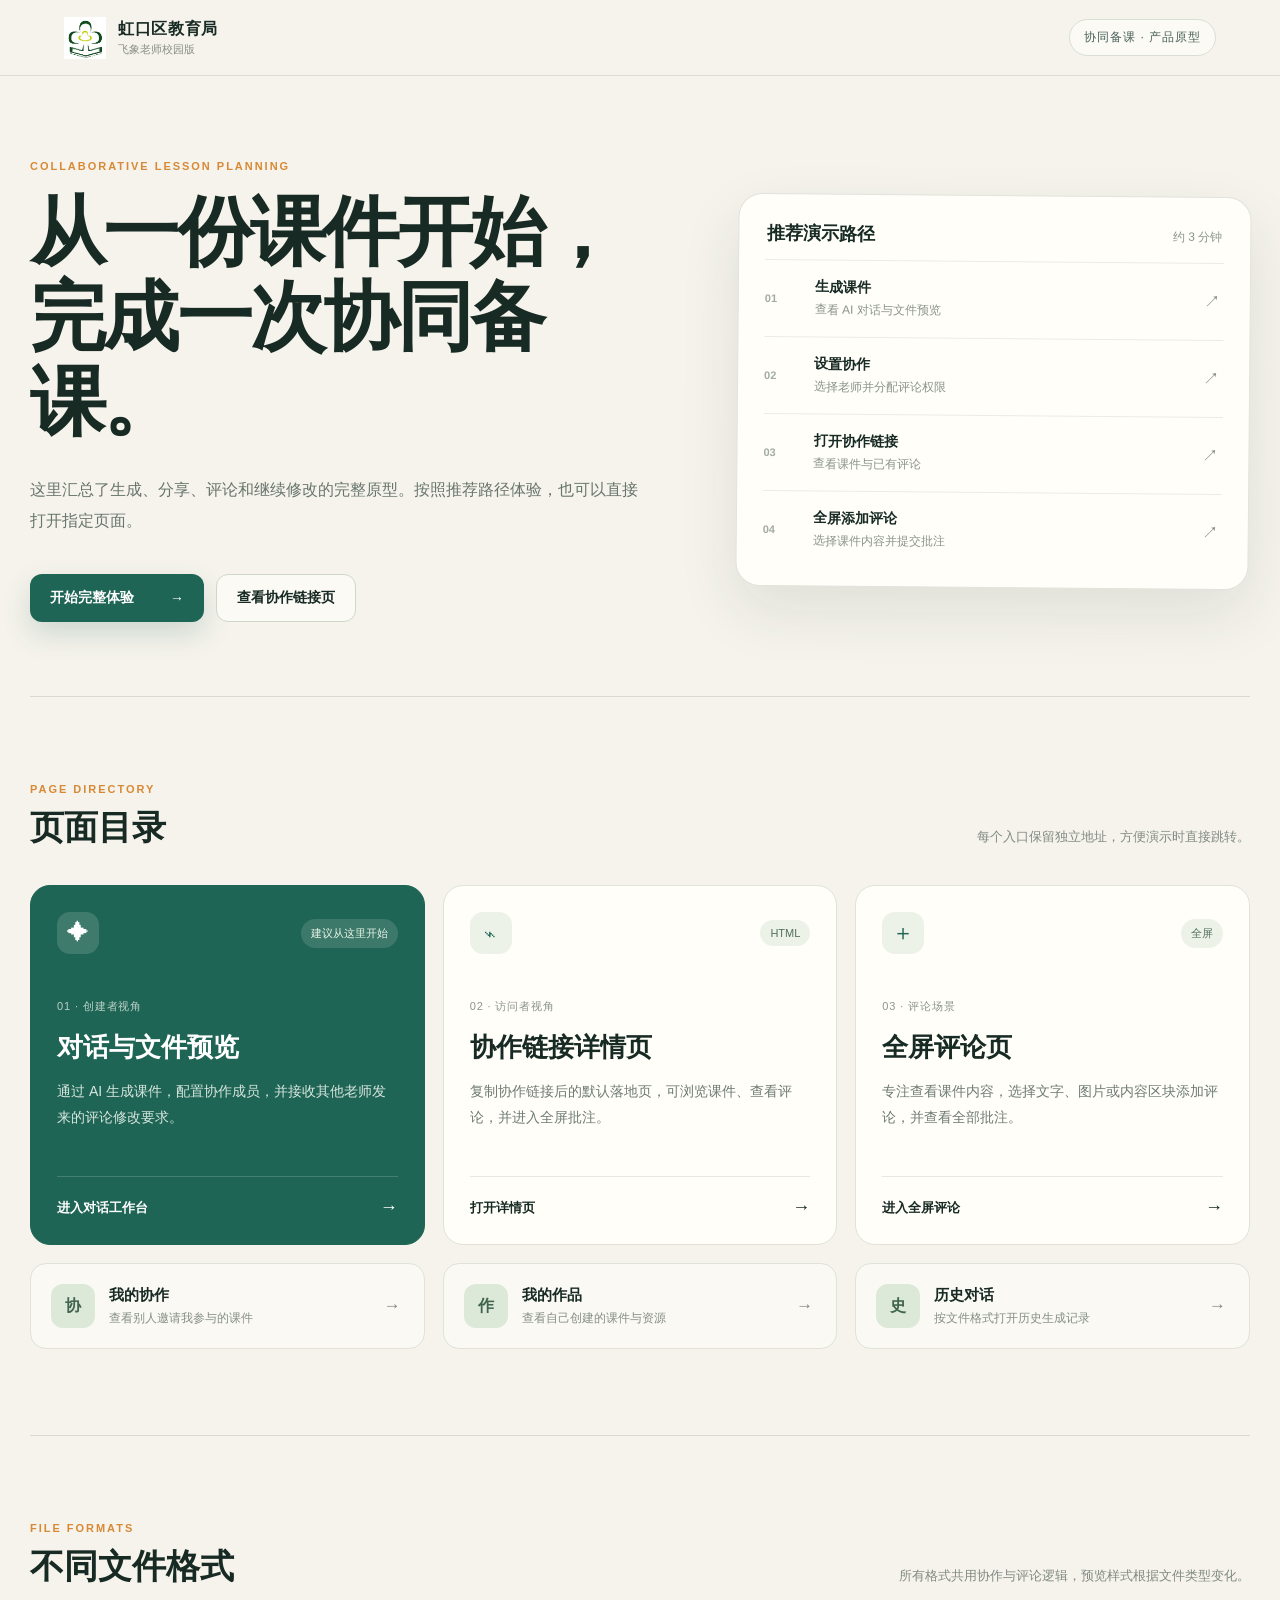
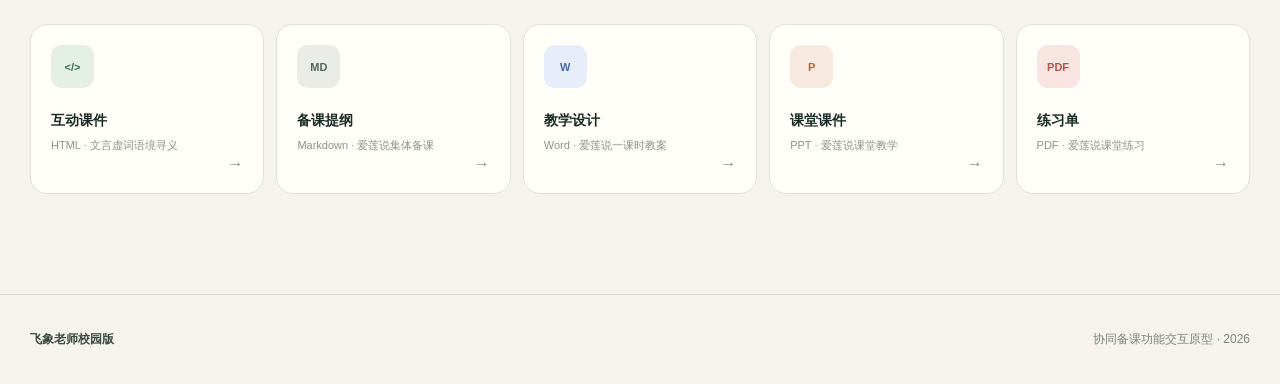
